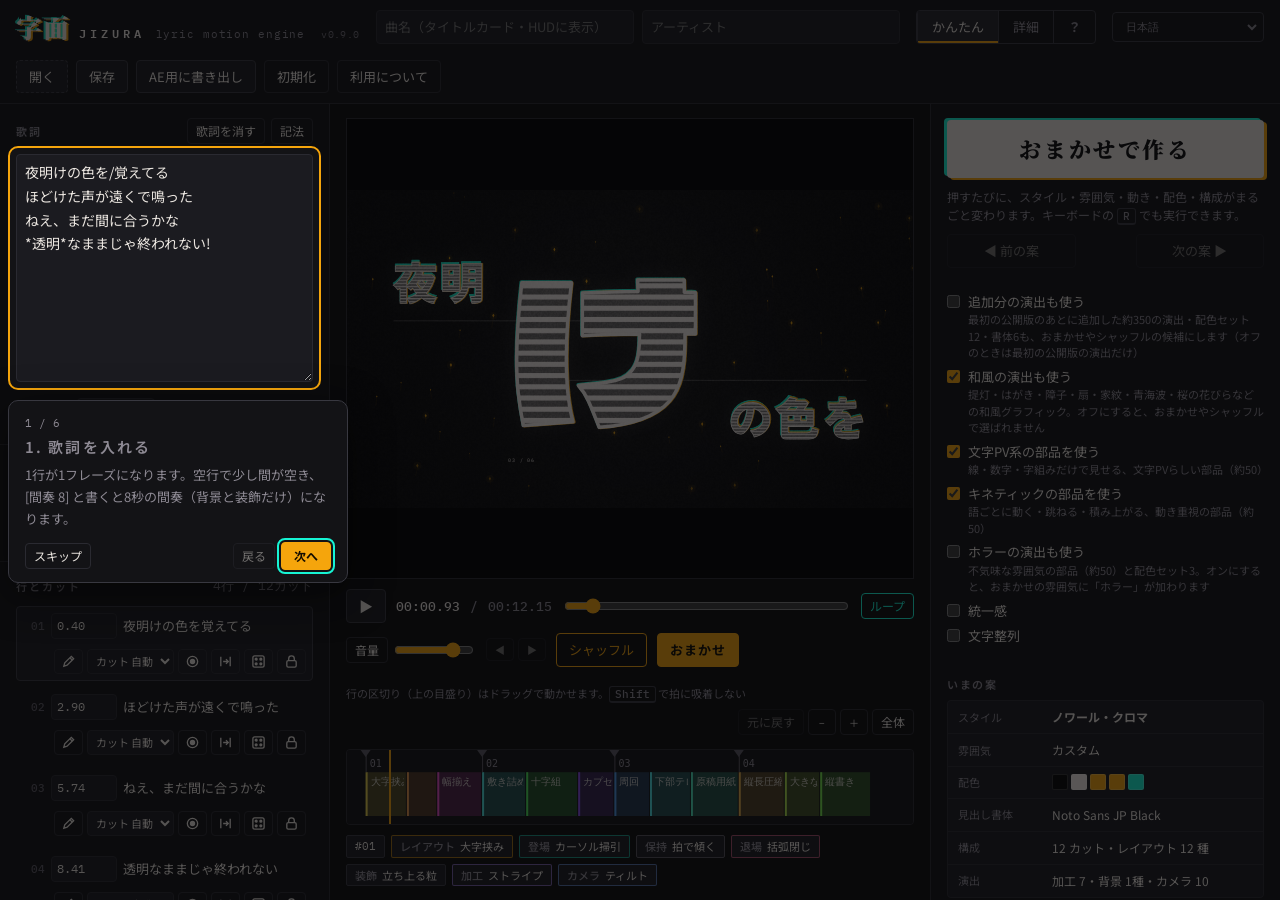
==== index.html @ 5332838c "docs: this fork carries no code delta against upstream v0.9.0" ====
<!doctype html>
<html lang="ja">
<head>
<meta charset="utf-8">
<meta name="viewport" content="width=device-width, initial-scale=1, viewport-fit=cover">
<title>JIZURA 字面</title>
<meta name="description" content="歌詞を入れると文字PV（リリックモーション）を自動で組み立てて MP4 に書き出すブラウザアプリ">
<link rel="canonical" href="https://852wa.github.io/JIZURA/">
<link rel="alternate" hreflang="ja" href="https://852wa.github.io/JIZURA/">
<link rel="alternate" hreflang="en" href="https://852wa.github.io/JIZURA/en/">
<link rel="alternate" hreflang="zh-Hant" href="https://852wa.github.io/JIZURA/zh-hant/">
<link rel="alternate" hreflang="zh-Hans" href="https://852wa.github.io/JIZURA/zh-hans/">
<link rel="alternate" hreflang="ko" href="https://852wa.github.io/JIZURA/ko/">
<link rel="alternate" hreflang="id-ID" href="https://852wa.github.io/JIZURA/id/">
<link rel="alternate" hreflang="vi" href="https://852wa.github.io/JIZURA/vi/">
<meta property="og:type" content="website">
<meta property="og:title" content="JIZURA 字面">
<meta property="og:description" content="歌詞を入れると文字PV（リリックモーション）を自動で組み立てて MP4 に書き出すブラウザアプリ">
<meta property="og:url" content="https://852wa.github.io/JIZURA/">
<meta name="twitter:card" content="summary">
<link rel="preconnect" href="https://fonts.googleapis.com">
<link rel="preconnect" href="https://fonts.gstatic.com" crossorigin>
<style>
:root {
  color-scheme: dark;
  --ink: #0c0c0e;
  --panel: #131316;
  --raised: #1b1b20;
  --raised2: #232329;
  --line: #2a2a31;
  --line2: #383840;
  --text: #ece7e1;
  --muted: #8e8a94;
  --faint: #5d5a63;
  --amber: #f5a50c;
  --cyan: #16f4d4;
  --rose: #ff6f9c;
  --danger: #ff5a6a;
  --ui: "IBM Plex Sans JP", "Noto Sans JP", "Hiragino Sans", "Yu Gothic UI", "Meiryo", system-ui, sans-serif;
  --mono: "IBM Plex Mono", "SFMono-Regular", Consolas, monospace;
  --brand: "Zen Old Mincho", "Noto Serif JP", "Yu Mincho", serif;
  --r: 4px;
}
html, body { height: 100%; }
[hidden] { display: none !important; }
body { margin: 0; background: var(--ink); color: var(--text); font: 13px/1.5 var(--ui); -webkit-font-smoothing: antialiased; }
* { box-sizing: border-box; }
button, input, select, textarea { font: inherit; color: inherit; }
:focus-visible { outline: 2px solid var(--cyan); outline-offset: 2px; }
@media (prefers-reduced-motion: reduce) { * { transition: none !important; } }

#app { display: flex; flex-direction: column; min-height: 100%; }

/* ---------- top bar ---------- */
.bar { display: flex; align-items: center; gap: 16px; padding-block: 10px; padding-inline: 16px; border-bottom: 1px solid var(--line); background: var(--panel); flex-wrap: wrap; }
.brand { display: flex; align-items: baseline; gap: 10px; min-width: 0; }
.brand .mark { font: 900 26px/1 var(--brand); letter-spacing: 0.02em; color: var(--text); text-shadow: -2px -1px 0 rgba(22,244,212,0.85), 2px 1px 0 rgba(245,165,12,0.9); }
.brand .word { font: 600 12px/1 var(--mono); letter-spacing: 0.34em; color: var(--text); }
.brand .tag { font: 400 11px/1 var(--mono); color: var(--muted); letter-spacing: 0.08em; }
.brand .ver { font: 400 10px/1 var(--mono); color: var(--muted); opacity: 0.8; margin-left: 6px; letter-spacing: 0.04em; }
.proj { display: flex; gap: 8px; flex: 1 1 280px; min-width: 0; }
.proj input { flex: 1 1 0; min-width: 0; }
.acts { display: flex; gap: 8px; flex-wrap: wrap; }
.lang-switch { display: inline-flex; align-items: center; gap: 3px; flex: none; font: 500 11px var(--mono); border: 1px solid var(--line2); border-radius: var(--r); padding: 3px; }
.lang-switch a, .lang-switch span { display: inline-block; padding: 3px 7px; color: var(--muted); text-decoration: none; border-radius: 2px; }
.lang-switch a:hover { color: var(--text); background: var(--raised2); }
.lang-switch [aria-current=page] { color: var(--ink); background: var(--amber); }
html[lang=en] { --ui: system-ui, -apple-system, "Segoe UI", sans-serif; --brand: Georgia, "Times New Roman", serif; }
html[lang=zh-Hant] { --ui: "Noto Sans TC", "PingFang TC", "Microsoft JhengHei", system-ui, sans-serif; }
html[lang=ko] { --ui: "Noto Sans KR", "Apple SD Gothic Neo", "Malgun Gothic", system-ui, sans-serif; --brand: "Noto Serif KR", "AppleMyungjo", "Batang", serif; }
html[lang=en] .work { grid-template-columns: minmax(315px, 365px) minmax(0, 1fr) minmax(350px, 395px); }
html[lang=en] .slider { grid-template-columns: 124px minmax(0, 1fr) 36px 30px; }
html[lang=en] .now-row { grid-template-columns: 105px minmax(0, 1fr); }
html[lang=en] .font-row { grid-template-columns: 95px minmax(0, 1fr); }
html[lang=en] .ln .tools select { max-width: 130px; }
html[lang=en] .fields .field { overflow-wrap: anywhere; }
html[lang=en] .easy-grid button, html[lang=en] .tabs button { white-space: normal; line-height: 1.2; }

/* ---------- controls ---------- */
input[type=text], input[type=number], input:not([type]), select, textarea {
  background: var(--raised); border: 1px solid var(--line); border-radius: var(--r); padding: 6px 8px; min-width: 0;
}
input[type=number] { font-family: var(--mono); }
textarea { width: 100%; resize: vertical; line-height: 1.7; }
select { padding-right: 4px; }
button { background: var(--raised); border: 1px solid var(--line2); border-radius: var(--r); padding: 6px 12px; cursor: pointer; white-space: nowrap; }
button:hover { background: var(--raised2); border-color: #4a4a54; }
button:disabled { opacity: 0.45; cursor: not-allowed; }
button.small { padding: 3px 8px; font-size: 12px; }
button.ghost { background: transparent; border-color: var(--line); }
button.primary { background: var(--amber); color: #120c00; border-color: var(--amber); font-weight: 700; }
button.primary:hover { background: #ffb52a; }
button.accent { border-color: var(--amber); color: var(--amber); background: transparent; }
button.accent:hover { background: rgba(245,165,12,0.1); }
button[aria-pressed=true] { border-color: var(--cyan); color: var(--cyan); }
button.icon { padding: 4px 6px; line-height: 0; }
button.icon svg { width: 15px; height: 15px; }
label.file { position: relative; display: inline-flex; align-items: center; gap: 6px; background: var(--raised); border: 1px dashed var(--line2); border-radius: var(--r); padding: 6px 12px; cursor: pointer; }
label.file:hover { border-color: var(--amber); }
label.file input { position: absolute; inset: 0; opacity: 0; cursor: pointer; width: 100%; }
.muted { color: var(--muted); }
.mono { font-family: var(--mono); }
h2, h3 { margin: 0; font-weight: 600; }
h2 { font-size: 11px; letter-spacing: 0.18em; color: var(--muted); }
h3 { font-size: 11px; letter-spacing: 0.14em; color: var(--muted); margin-top: 18px; margin-bottom: 8px; }

/* ---------- workspace ---------- */
.work { flex: 1; display: grid; grid-template-columns: minmax(270px, 330px) minmax(0, 1fr) minmax(290px, 350px); min-height: 0; }
.col { min-width: 0; min-height: 0; }
.col-left, .col-right { background: var(--panel); overflow: auto; }
.col-left { border-right: 1px solid var(--line); }
.col-right { border-left: 1px solid var(--line); }
.sec { padding: 14px 16px; border-bottom: 1px solid var(--line); display: flex; flex-direction: column; gap: 10px; }
.sec-h { display: flex; align-items: center; justify-content: space-between; gap: 8px; }
#lyrics { min-height: 150px; font-size: 14px; }
.syntax { font-size: 12px; color: var(--muted); background: var(--raised); border: 1px solid var(--line); border-radius: var(--r); padding: 10px 12px; }
.syntax code { font-family: var(--mono); color: var(--amber); }
.syntax ul { margin: 0; padding-left: 16px; display: grid; gap: 3px; }
.row { display: flex; align-items: center; gap: 8px; flex-wrap: wrap; }
.audio-name { font-size: 12px; overflow-wrap: anywhere; }
.fields { display: grid; grid-template-columns: repeat(3, minmax(0, 1fr)); gap: 8px; }
.field { display: flex; flex-direction: column; gap: 4px; font-size: 11px; color: var(--muted); }
.field input, .field select { width: 100%; }
.tapbox { border: 1px solid var(--amber); border-radius: var(--r); padding: 10px; display: grid; gap: 8px; background: rgba(245,165,12,0.06); }
.tapbox .next { font-size: 15px; }
button.tap { font: 700 18px/1 var(--mono); letter-spacing: 0.2em; padding: 16px; background: var(--amber); color: #120c00; border-color: var(--amber); }
/* タップ同期中は行一覧の自動スクロールで押せなくなるので、左カラムの先頭に貼り付けて固定する */
.col-left > #tapPanel { position: sticky; top: 0; z-index: 20; margin: 10px 12px; background-color: var(--panel); background-image: linear-gradient(rgba(245,165,12,0.10), rgba(245,165,12,0.10)); box-shadow: 0 10px 24px rgba(0,0,0,0.5); }
.tapbox.compact .hint { display: none; }
/* 固定レイアウトにならない広さ／高さのときは、左カラムがスクロールしないのでビューポートに重ねて固定する */
@media (max-width: 1180px), (max-height: 619px) {
  .col-left > #tapPanel { position: fixed; top: 8px; left: 8px; right: 8px; bottom: auto; margin: 0; max-height: 62vh; overflow: auto; box-shadow: 0 14px 40px rgba(0,0,0,0.6); }
}

/* line list */
#lineList { list-style: none; margin: 0; padding: 0; display: grid; gap: 6px; }
.ln { display: grid; grid-template-columns: 22px 66px minmax(0, 1fr); gap: 4px 6px; align-items: center; padding: 6px; border: 1px solid transparent; border-radius: var(--r); }
.ln:hover { background: var(--raised); }
.ln.cur { border-color: var(--line2); background: var(--raised); }
.ln .no { font: 500 11px var(--mono); color: var(--faint); text-align: right; }
.ln .time { width: 100%; padding: 3px 5px; font-size: 12px; }
.ln .txt { overflow: hidden; text-overflow: ellipsis; white-space: nowrap; cursor: pointer; }
.ln .meta { grid-column: 2 / 4; display: flex; justify-content: space-between; align-items: flex-start; gap: 6px; flex-wrap: wrap; }
.ln .tools { display: flex; gap: 4px; flex: 0 1 auto; flex-wrap: wrap; justify-content: flex-end; margin-left: auto; }
.ln .tools select { padding: 2px 4px; font-size: 11px; max-width: 92px; width: auto; }
.ln .cuts { display: flex; gap: 4px; flex-wrap: wrap; min-width: 0; flex: 1 1 140px; }
.ln .cuts span { font-size: 10px; padding: 1px 6px; border-radius: 2px; border: 1px solid var(--line2); color: var(--muted); cursor: pointer; }
.ln .cuts span:hover { color: var(--text); border-color: var(--amber); }
.ln .cuts select.cut-lay { font-size: 10px; padding: 1px 4px; max-width: 112px; border: 1px solid var(--line2); border-radius: 2px; background: var(--raised); color: var(--text); }
.ln .cuts select.cut-lay.is-forced { border-color: var(--amber); color: var(--text); }

/* ---------- stage ---------- */
.col-stage { display: flex; flex-direction: column; gap: 10px; padding: 14px 16px; min-width: 0; }
.viewport { position: relative; width: 100%; background: #000; border: 1px solid var(--line); display: grid; place-items: center; overflow: hidden; }
.viewport canvas { display: block; width: 100%; height: auto; max-height: 68vh; object-fit: contain; }
.field-wide { grid-column: span 2; }
.lang-row { display: flex; align-items: center; flex-wrap: wrap; gap: 6px; margin-top: 6px; font-size: 11px; color: var(--muted); }
.lang-row select { width: auto; }
.key-badge { position: absolute; right: 10px; top: 10px; background: rgba(12,12,14,0.78); border: 1px solid var(--line2); color: #fff; padding: 3px 8px; border-radius: var(--r); font-size: 11px; pointer-events: none; letter-spacing: .04em; }
.key-badge i { display: inline-block; width: 9px; height: 9px; border-radius: 2px; margin-right: 6px; vertical-align: -1px; border: 1px solid rgba(255,255,255,.5); }
.overlay-msg { position: absolute; left: 12px; bottom: 12px; background: rgba(12,12,14,0.85); border: 1px solid var(--line2); padding: 6px 10px; border-radius: var(--r); font-size: 12px; }
.transport { display: flex; align-items: center; gap: 10px; flex-wrap: wrap; }
.transport .vol { display: inline-flex; align-items: center; gap: 4px; }
.transport .vol input[type=range] { flex: 0 0 80px; width: 80px; }
#btnLoop[data-mode="line"], #btnLoop[data-mode="cut"] { color: var(--amber); }
#btnLoop[aria-pressed="false"] { opacity: 0.55; }
.transport .tc { font: 500 13px var(--mono); font-variant-numeric: tabular-nums; }
.transport input[type=range] { flex: 1 1 160px; accent-color: var(--amber); }
button.play { width: 40px; height: 34px; padding: 0; font-size: 14px; }
/* timeline controls, export range, line tools */
.tl-bar { display: flex; justify-content: space-between; align-items: center; gap: 8px; margin: 8px 0 4px; flex-wrap: wrap; }
.tl-hint { font-size: 11px; }
.tl-btns { display: flex; gap: 4px; margin-left: auto; }
.rng-row { display: flex; align-items: center; gap: 6px; flex-wrap: wrap; margin: 10px 0 2px; font-size: 12px; }
.rng-row select { width: auto; max-width: 150px; }
.rng-lab { color: var(--muted); font-size: 11px; }
.rngInfo { font-size: 11px; }
.ln.in-range { border-color: var(--amber); }
.ln.is-inter .txt { color: var(--muted); font-style: italic; }
.ln .txt-edit { width: 100%; padding: 3px 6px; font-size: 13px; }
.ln .tools .icon[aria-pressed=true] { color: var(--amber); }
#timeline { width: 100%; height: 76px; display: block; background: var(--panel); border: 1px solid var(--line); border-radius: var(--r); cursor: pointer; touch-action: none; }
.cutinfo { display: flex; gap: 6px; flex-wrap: wrap; align-items: center; min-height: 26px; flex: none; }
.cutinfo .cut-roll { margin-left: 2px; }
.chip { font-size: 11px; padding: 2px 8px; border-radius: 2px; border: 1px solid var(--line2); color: var(--text); background: var(--raised); }
.chip b { font-weight: 500; color: var(--muted); margin-right: 5px; }
button.chip { cursor: pointer; font: inherit; }
button.chip:hover { border-color: var(--amber); color: var(--text); }
button.chip.is-forced { border-color: var(--amber); }
button.chip[aria-pressed=true] { border-color: var(--cyan); color: var(--cyan); }
.cut-pick { border: 1px solid var(--line); border-radius: var(--r); background: var(--panel); padding: 8px; max-height: min(42vh, 420px); overflow: auto; }
.cut-pick-h { display: flex; align-items: center; gap: 8px; margin-bottom: 8px; position: sticky; top: 0; background: var(--panel); z-index: 1; padding-bottom: 4px; }
.cut-pick-h strong { font-size: 12px; }
.cut-pick-h .muted { flex: 1; font-size: 11px; }
.cut-pick .tech-grid { display: grid; grid-template-columns: repeat(auto-fill, minmax(112px, 1fr)); gap: 8px; padding: 0; min-height: 96px; }
.cut-pick .tcard { cursor: pointer; width: 100%; text-align: left; }
.cut-pick .tcard.is-on { border-color: var(--amber); box-shadow: 0 0 0 1px var(--amber); }
.cut-pick .tcard canvas { width: 100%; aspect-ratio: 16 / 9; display: block; background: #0c0c0e; }
.chip { font-size: 11px; padding: 2px 8px; border-radius: 2px; border: 1px solid var(--line2); color: var(--text); background: var(--raised); }
.chip b { font-weight: 500; color: var(--muted); margin-right: 5px; }
.chip.l { border-color: rgba(245,165,12,0.6); }
.chip.e { border-color: rgba(22,244,212,0.55); }
.chip.x { border-color: rgba(255,111,156,0.6); }
.chip.h { border-color: #55525c; }
.hint { font-size: 12px; color: var(--muted); }

/* ---------- right panel ---------- */
.tabs { display: grid; grid-template-columns: repeat(4, 1fr); border-bottom: 1px solid var(--line); position: sticky; top: 0; background: var(--panel); z-index: 2; }
.tabs button { border: 0; border-radius: 0; background: transparent; padding: 11px 4px; color: var(--muted); border-bottom: 2px solid transparent; }
.tabs button[aria-selected=true] { color: var(--text); border-bottom-color: var(--amber); }
.tabpane { padding: 14px 16px 24px; }
.style-grid { display: grid; grid-template-columns: repeat(3, minmax(0, 1fr)); gap: 8px; }
.stile { display: flex; flex-direction: column; gap: 5px; padding: 0; border: 1px solid var(--line); background: transparent; border-radius: var(--r); overflow: hidden; text-align: left; }
.stile canvas { width: 100%; aspect-ratio: 16 / 9; display: block; }
.stile span { font-size: 11px; padding: 0 7px 6px; white-space: nowrap; overflow: hidden; text-overflow: ellipsis; }
.stile[aria-pressed=true] { border-color: var(--amber); box-shadow: 0 0 0 1px var(--amber); color: var(--text); }
.slider { display: grid; grid-template-columns: 96px minmax(0, 1fr) 36px 30px; gap: 8px; align-items: center; margin-bottom: 8px; }
.slider input { width: 100%; accent-color: var(--amber); }
.slider output { font: 500 11px var(--mono); color: var(--muted); text-align: right; }
.checks { display: grid; grid-template-columns: repeat(2, minmax(0, 1fr)); gap: 3px 10px; }
.checks label { display: flex; align-items: center; gap: 6px; font-size: 12px; padding: 2px 0; }
.checks input { accent-color: var(--amber); }
.tgroup .checks.tech-grid { display: grid; grid-template-columns: repeat(auto-fill, minmax(128px, 1fr)); gap: 8px; padding: 0 10px 10px; }
.tcard { display: flex; flex-direction: column; gap: 4px; padding: 0; border: 1px solid var(--line); border-radius: var(--r); overflow: hidden; background: var(--panel); cursor: pointer; }
.tcard:hover { border-color: var(--line2); }
.tcard canvas { width: 100%; aspect-ratio: 16 / 9; display: block; background: #0c0c0e; }
.tcard .tcard-name { display: flex; align-items: center; gap: 5px; font-size: 11px; padding: 0 6px 6px; min-width: 0; }
.tcard .tcard-name span { white-space: nowrap; overflow: hidden; text-overflow: ellipsis; min-width: 0; }
.tcard.set-off { opacity: 0.5; }
.group-h { display: flex; justify-content: space-between; align-items: center; margin-top: 16px; margin-bottom: 6px; }
.tgroup { border: 1px solid var(--line); border-radius: var(--r); margin-bottom: 8px; background: var(--raised); }
.tgroup summary { display: flex; justify-content: space-between; align-items: center; padding: 8px 10px; cursor: pointer; list-style: none; font-size: 12px; }
.tgroup summary::-webkit-details-marker { display: none; }
.tgroup summary::before { content: '▸'; color: var(--muted); margin-right: 8px; transition: transform .15s; }
.tgroup[open] summary::before { transform: rotate(90deg); }
.tgroup .tg-name { flex: 1; font-weight: 600; }
.tgroup .tg-cnt { color: var(--muted); font-size: 11px; }
/* locks: same look as the per-line lock button (icon ghost + SVG, accent colour while pressed) */
.tgroup summary .lk { flex: none; margin-left: 6px; }
.lk[aria-pressed="true"] { color: var(--amber); }
.tgroup .tg-tools { display: flex; gap: 6px; padding: 0 10px 8px; }
.tgroup .checks { padding: 0 10px 10px; }
.chip.t { border-color: rgba(180,140,255,0.6); }
.chip.b { border-color: rgba(120,200,120,0.55); }
.chip.c { border-color: rgba(120,170,255,0.6); }
.group-h:first-child { margin-top: 0; }
.color-row { display: grid; grid-template-columns: repeat(3, minmax(0, 1fr)); gap: 8px; }
.color-row label { display: flex; flex-direction: column; gap: 3px; font-size: 11px; color: var(--muted); }
.color-row input[type=color] { width: 100%; height: 28px; padding: 0; border: 1px solid var(--line); background: transparent; border-radius: var(--r); }
.font-row { display: grid; grid-template-columns: 70px minmax(0, 1fr); gap: 8px; align-items: center; margin-bottom: 6px; font-size: 12px; }
.progress { height: 6px; background: var(--raised2); border-radius: 3px; overflow: hidden; }
.progress i { display: block; height: 100%; width: 0; background: linear-gradient(90deg, var(--cyan), var(--amber)); }
.outbtns { display: grid; gap: 8px; margin-top: 12px; }
.outbtns button { padding: 10px 12px; }
.note { font-size: 12px; color: var(--muted); border-left: 2px solid var(--line2); padding-left: 10px; margin-top: 12px; }
.kbd { font: 500 11px var(--mono); border: 1px solid var(--line2); border-bottom-width: 2px; padding: 0 5px; border-radius: 3px; }

label.check { display: flex; align-items: flex-start; gap: 8px; margin-bottom: 8px; cursor: pointer; }
label.check input { margin: 3px 0 0; flex: none; accent-color: var(--amber); }
label.check small { display: block; font-size: 11px; color: var(--muted); }

/* ---------- modes / おまかせ ---------- */
.modes { display: inline-flex; border: 1px solid var(--line2); border-radius: var(--r); overflow: hidden; }
.modes button { border: 0; border-radius: 0; background: transparent; padding: 6px 14px; color: var(--muted); }
.modes button + button { border-left: 1px solid var(--line2); }
.modes button[aria-pressed=true] { background: var(--raised2); color: var(--text); box-shadow: inset 0 -2px 0 var(--amber); }
#app.is-easy .tabs, #app.is-easy .tabpane, #app.is-easy .pro-only { display: none !important; }
.hist-btns { display: inline-flex; gap: 4px; }
button.icon-txt { font-size: 10px; min-width: 28px; }
.transport #btnOmakase { letter-spacing: 0.08em; }

.easy { padding: 16px 16px 28px; display: grid; gap: 18px; }
.easy h3 { margin: 0 0 8px; }
.easy-hero { display: grid; gap: 10px; }
button.omakase {
  position: relative; padding: 18px 14px; font: 900 22px/1 var(--brand); letter-spacing: 0.12em;
  background: var(--text); color: var(--ink); border: 0; border-radius: var(--r);
  box-shadow: -3px -2px 0 var(--cyan), 3px 2px 0 var(--amber);
  transition: transform .12s ease, box-shadow .12s ease;
}
button.omakase:hover { background: #fff; box-shadow: -5px -3px 0 var(--cyan), 5px 3px 0 var(--amber); }
button.omakase:active { transform: translateY(1px) scale(0.99); box-shadow: -1px -1px 0 var(--cyan), 1px 1px 0 var(--amber); }
button.omakase:disabled { box-shadow: none; }
.easy-hero .hint { margin: 0; }
.hist-row { display: grid; grid-template-columns: 1fr auto 1fr; gap: 8px; align-items: center; }
.hist-row #histPos { font-size: 11px; text-align: center; min-width: 44px; }
.now { display: grid; gap: 1px; background: var(--line); border: 1px solid var(--line); border-radius: var(--r); overflow: hidden; }
.now-row { display: grid; grid-template-columns: 84px minmax(0, 1fr); gap: 10px; align-items: center; padding: 7px 10px; background: var(--raised); font-size: 12px; }
.now-row .k { color: var(--muted); font-size: 11px; }
.now-row .v { display: flex; align-items: center; gap: 8px; min-width: 0; overflow: hidden; text-overflow: ellipsis; white-space: nowrap; }
.now-row b { font-weight: 700; }
.tagl { font: 500 10px var(--mono); color: var(--cyan); border: 1px solid rgba(22,244,212,0.5); padding: 0 5px; border-radius: 2px; }
.easy-grid { display: grid; grid-template-columns: repeat(2, minmax(0, 1fr)); gap: 8px; }
.easy-grid button { padding: 10px 8px; }
.easy .fields { display: grid; grid-template-columns: repeat(3, minmax(0, 1fr)); gap: 8px; }
.easy .exp-box { margin-top: 10px; }
.swatches { display: inline-flex; gap: 3px; vertical-align: middle; }
.swatches i { width: 16px; height: 16px; border-radius: 2px; border: 1px solid rgba(255,255,255,0.18); display: inline-block; }
#paletteSwatch i { width: 22px; height: 22px; }
.toast {
  position: absolute; top: 12px; left: 50%; transform: translate(-50%, -6px); opacity: 0;
  display: flex; align-items: center; gap: 10px; max-width: calc(100% - 24px);
  background: rgba(12,12,14,0.9); border: 1px solid var(--line2); border-left: 2px solid var(--amber);
  padding: 7px 12px; border-radius: var(--r); font-size: 12px; white-space: nowrap; overflow: hidden; text-overflow: ellipsis; pointer-events: none;
  transition: opacity .2s ease, transform .2s ease;
}
.toast.in { opacity: 1; transform: translate(-50%, 0); }
.toast.out { opacity: 0; transform: translate(-50%, -6px); }

/* ---------- 利用について ---------- */
button.linkish { background: none; border: 0; padding: 4px 0; color: var(--muted); font-size: 12px; text-decoration: underline; text-underline-offset: 3px; cursor: pointer; justify-self: start; }
button.linkish:hover { color: var(--text); background: none; }
dialog.terms { width: min(520px, calc(100vw - 32px)); max-height: calc(100vh - 48px); overflow: auto; padding: 22px 24px 18px; background: var(--panel); color: var(--text); border: 1px solid var(--line2); border-radius: 8px; box-shadow: 0 20px 60px rgba(0,0,0,0.55); }
dialog.terms .reset-list { margin: 0 0 12px; padding-left: 18px; display: grid; gap: 3px; font-size: 13px; }
button.danger { background: #c9433a; border-color: #c9433a; color: #fff; font-weight: 700; }
button.danger:hover { background: #dd5146; }
.sec-btns { display: inline-flex; gap: 6px; }
dialog.terms::backdrop { background: rgba(6,6,8,0.66); }
dialog.terms h2 { font-size: 15px; letter-spacing: 0.08em; color: var(--text); margin: 0 0 14px; }
dialog.terms p { margin: 0 0 10px; line-height: 1.75; font-size: 13px; }
dialog.terms a { color: var(--cyan); word-break: break-all; }
.terms-main { border-left: 3px solid var(--amber); background: var(--raised); padding: 12px 14px 4px; border-radius: 0 var(--r) var(--r) 0; margin-bottom: 14px; }
.terms-main .terms-big { font-size: 15px; }
.terms-main strong { color: var(--amber); font-weight: 700; }
.terms-sub { color: var(--muted); font-size: 12px !important; }
.terms-note { font-size: 12px !important; }
.terms-oss { font-size: 12px; color: var(--muted); margin: 4px 0 14px; }
.terms-oss summary { cursor: pointer; }
.terms-oss p { font-size: 12px !important; margin-top: 6px; }
.terms-foot { display: flex; justify-content: space-between; align-items: center; gap: 12px; border-top: 1px solid var(--line); padding-top: 12px; }

/* ---------- fixed workspace (wide & tall enough windows) ----------
   The page no longer scrolls as a whole: the header and the preview + timeline stay put, and the
   lyrics / line list (left) and settings (right) scroll inside their own columns. */
@media (min-width: 1181px) and (min-height: 620px) {
  html.fixed-ok body { overflow: hidden; }
  html.fixed-ok #app { height: 100vh; height: 100dvh; min-height: 0; }
  html.fixed-ok .work { overflow: hidden; }
  html.fixed-ok .col-left, html.fixed-ok .col-right { overscroll-behavior: contain; }
  html.fixed-ok .col-stage { overflow: hidden auto; }
  html.fixed-ok .viewport { flex: 1 1 0; min-height: 180px; }
  html.fixed-ok .viewport canvas { max-height: none; }
}

/* ---------- responsive ---------- */
@media (max-width: 1180px) {
  .work { grid-template-columns: minmax(0, 1fr) minmax(0, 1fr); }
  html[lang=en] .work { grid-template-columns: minmax(0, 1fr) minmax(0, 1fr); }
  .col-stage { grid-column: 1 / -1; order: -1; }
  .col-left { border-right: 1px solid var(--line); }
  .col-right { border-left: 0; }
}
@media (max-width: 760px) {
  .work { grid-template-columns: minmax(0, 1fr); }
  html[lang=en] .work { grid-template-columns: minmax(0, 1fr); }
  .col-left, .col-right { border: 0; border-top: 1px solid var(--line); }
  .bar { gap: 10px; }
  .brand .tag { display: none; }
  .fields { grid-template-columns: repeat(2, minmax(0, 1fr)); }
  .easy .fields { grid-template-columns: repeat(3, minmax(0, 1fr)); }
  #app.is-easy .col-right { order: 0; border-top: 1px solid var(--line); }
  #app.is-easy .col-left { order: 1; }
  .transport .hist-btns { display: none; }
}

/* 追加分 / 和風 switches + badges */
.pick-sets { margin: 12px 0 6px; text-align: left; }
.pick-sets label.check { margin-bottom: 6px; }
.easy-hero .pick-sets { margin-top: 14px; }
.set-badge { display: inline-block; margin-left: 4px; padding: 0 4px; border: 1px solid var(--amber); border-radius: 3px; color: var(--amber); font-size: 10px; line-height: 15px; vertical-align: 1px; }
.set-badge.ex { border-color: var(--cyan, #4cc9d9); color: var(--cyan, #4cc9d9); }
.set-badge.set-horror { border-color: #c0544a; color: #e0786e; }
.set-badge.set-typo { border-color: #9aa3ad; color: #c5ccd3; }
.set-badge.set-kinetic { border-color: #7fbf6a; color: #9fd98a; }
.checks label.set-off { opacity: 0.45; }
.checks label.set-off .set-badge { border-color: var(--muted); color: var(--muted); }
.stile { position: relative; }
.stile .badges { position: absolute; top: 4px; left: 4px; padding: 0; display: flex; gap: 3px; }
.stile .set-badge { margin: 0; padding: 0 4px; font-size: 10px; line-height: 15px; background: rgba(0,0,0,0.55); }
.stile.set-off { opacity: 0.55; }

/* ---------- かんたんモードの案内ツアー ---------- */
.tour { position: fixed; inset: 0; z-index: 200; pointer-events: auto; }
.tour-spot { position: fixed; border-radius: 8px; box-shadow: 0 0 0 9999px rgba(8, 8, 10, 0.66); outline: 2px solid var(--amber); transition: all 0.22s ease; pointer-events: none; }
.tour-bub { position: fixed; width: min(340px, calc(100vw - 24px)); background: var(--panel); color: var(--text); border: 1px solid var(--line2); border-radius: 10px; padding: 14px 16px 12px; box-shadow: 0 12px 40px rgba(0,0,0,0.5); transition: top 0.22s ease, left 0.22s ease; }
.tour-step { font-size: 11px; }
.tour-title { margin: 4px 0 6px; font-size: 15px; }
.tour-text { margin: 0 0 12px; font-size: 13px; line-height: 1.7; color: var(--muted); }
.tour-nav { display: flex; gap: 6px; align-items: center; }
.tour-sp { flex: 1; }
.tour-btn { min-width: 30px; font-weight: 700; }
button.small.primary { padding: 4px 12px; }

.lang-switch select { font: 500 11px var(--mono); padding: 3px 6px; width: auto; background: transparent; color: var(--muted); border: none; }
.sr-only { position: absolute; width: 1px; height: 1px; overflow: hidden; clip: rect(0 0 0 0); white-space: nowrap; }
.unify-box { margin-bottom: 10px; padding-bottom: 6px; border-bottom: 1px solid var(--line); }
.center-dir { gap: 6px; margin: -2px 0 8px 26px; font-size: 12px; }
.center-dir select { width: auto; }

/* ================= スマホ mode (#app.is-mobile) =================
   one column: sticky header with おまかせ, the preview right under it, then folding sections */
.omk-top, .menu-btn { display: none; }
.mode-mobile { display: none; }
@media (max-width: 900px), (pointer: coarse) { .mode-mobile { display: inline-block; } }
#app.is-mobile .mode-mobile { display: inline-block; }
#app.is-mobile .bar { position: sticky; top: 0; z-index: 40; gap: 8px; padding: 8px 10px; }
#app.is-mobile .brand .tag, #app.is-mobile .brand .word, #app.is-mobile .tour-btn { display: none; }
#app.is-mobile .brand .mark { font-size: 22px; }
#app.is-mobile .omk-top, #app.is-mobile .menu-btn { display: inline-block; }
#app.is-mobile .omk-top { order: 2; margin-left: auto; padding: 9px 16px; font-size: 15px; }
#app.is-mobile .menu-btn { order: 3; padding: 9px 10px; }
#app.is-mobile .modes { order: 4; flex: 1 1 100%; }
#app.is-mobile .modes button { flex: 1 1 0; padding: 7px 4px; }
#app.is-mobile .proj, #app.is-mobile .acts, #app.is-mobile .lang-switch { display: none; order: 5; flex: 1 1 100%; }
#app.is-mobile.menu-open .proj, #app.is-mobile.menu-open .acts, #app.is-mobile.menu-open .lang-switch { display: flex; }
#app.is-mobile .acts > * { flex: 1 1 auto; }
#app.is-mobile .work { display: flex; flex-direction: column; overflow: visible; }
#app.is-mobile .col-left, #app.is-mobile .col-right { overflow: visible; border: 0; border-top: 1px solid var(--line); }
#app.is-mobile .col-stage { order: -1; position: sticky; top: var(--mbar, 96px); z-index: 30; background: var(--ink); padding: 8px 10px; gap: 6px; box-shadow: 0 8px 18px rgba(0,0,0,0.45); }
#app.is-mobile .viewport canvas { max-height: 34vh; }
#app.is-mobile .tl-bar, #app.is-mobile #timeline, #app.is-mobile .cutinfo, #app.is-mobile .transport .vol, #app.is-mobile #btnLoop, #app.is-mobile #btnShuffle, #app.is-mobile #btnOmakase { display: none; }
#app.is-mobile .transport { gap: 8px; flex-wrap: nowrap; }
#app.is-mobile .transport .hist-btns { display: inline-flex; }
#app.is-mobile .col-right { order: 0; }
#app.is-mobile .col-left { order: 1; }
#app.is-mobile .easy-hero .omakase { display: none; }
#app.is-mobile button, #app.is-mobile select, #app.is-mobile input[type=text], #app.is-mobile label.file { min-height: 40px; }
#app.is-mobile button.small, #app.is-mobile .ln button, #app.is-mobile .ln select { min-height: 34px; }
#app.is-mobile .easy .fields, #app.is-mobile .fields { grid-template-columns: repeat(2, minmax(0, 1fr)); }
/* folding sections: tap the heading */
#app.is-mobile .sec > .sec-h h2 { cursor: pointer; font-size: 13px; }
#app.is-mobile .sec > .sec-h h2::before { content: '▾'; display: inline-block; width: 1.2em; color: var(--amber); }
#app.is-mobile .sec.fold > .sec-h h2::before { content: '▸'; }
#app.is-mobile .sec.fold > :not(.sec-h) { display: none !important; }
/* lines: one compact row each, tap to open its tools */
#app.is-mobile .ln { grid-template-columns: 22px minmax(0, 1fr); padding: 8px 6px; }
#app.is-mobile .ln .time { display: none; }
#app.is-mobile .ln .meta { display: none; grid-column: 1 / -1; }
#app.is-mobile .ln.open .meta { display: block; }
#app.is-mobile .ln .txt { white-space: nowrap; overflow: hidden; text-overflow: ellipsis; }
#app.is-mobile .ln.open .txt { white-space: normal; }
.exp-share { width: 100%; margin-bottom: 8px; }
#app.is-mobile .transport .tc.muted, #app.is-mobile #timeDur { display: none; }
#app.is-mobile .transport input[type=range] { flex: 1 1 40px; min-width: 0; }
#app.is-mobile .transport .hist-btns button { min-width: 36px; padding: 4px 8px; }
#app.is-mobile button.play { flex: none; width: 44px; }

</style>
</head>
<body>
<div id="tour" class="tour" hidden role="dialog" aria-modal="true" aria-labelledby="tourTitle">
  <div class="tour-spot"></div>
  <div class="tour-bub">
    <div class="tour-step mono muted"></div>
    <h3 id="tourTitle" class="tour-title"></h3>
    <p class="tour-text"></p>
    <div class="tour-nav"><button class="tour-skip ghost small">スキップ</button><span class="tour-sp"></span><button class="tour-prev ghost small">戻る</button><button class="tour-next primary small">次へ</button></div>
  </div>
</div>
<div id="app">
  <header class="bar">
    <div class="brand"><span class="mark" aria-hidden="true">字面</span><span class="word">JIZURA</span><span class="tag">lyric motion engine</span><span class="ver">v0.9.0</span></div>
    <div class="proj">
      <input id="songTitle" type="text" placeholder="曲名（タイトルカード・HUDに表示）" aria-label="曲名">
      <input id="songArtist" type="text" placeholder="アーティスト" aria-label="アーティスト">
    </div>
    <button id="btnOmakaseTop" class="primary omk-top" title="スタイル・雰囲気・演出・配色をまるごとランダムに">おまかせ</button>
    <button id="btnMenu" class="ghost menu-btn" aria-expanded="false" aria-controls="appMenu">メニュー</button>
    <div class="modes" role="group" aria-label="表示モード">
      <button id="modeMobile" class="mode-mobile" aria-pressed="false" title="スマホ向けの画面（おまかせを上に固定、行はたたんで表示）">スマホ</button>
      <button id="modeEasy" aria-pressed="false" title="おまかせボタン中心のシンプルな画面">かんたん</button>
      <button id="modePro" aria-pressed="true" title="すべての設定を表示">詳細</button>
      <button id="btnTour" class="ghost tour-btn" title="かんたんモードの使い方を案内します" aria-label="使い方の案内">？</button>
    </div>
    <label class="lang-switch"><span class="sr-only">Language</span><select aria-label="Language" onchange="if(this.value)location.href=this.value"><option value="index.html" lang="ja" selected>日本語</option><option value="en/index.html" lang="en">English</option><option value="zh-hant/index.html" lang="zh-Hant">繁體中文</option><option value="zh-hans/index.html" lang="zh-Hans">简体中文</option><option value="ko/index.html" lang="ko">한국어</option><option value="id/index.html" lang="id-ID">Bahasa Indonesia</option><option value="vi/index.html" lang="vi">Tiếng Việt</option></select></label>
    <div class="acts">
      <label class="file" title="保存したプロジェクト(.json)を開く">開く<input id="fileProject" type="file" accept=".json,application/json"></label>
      <button id="btnSave" title="プロジェクトを .json で保存">保存</button>
      <button id="btnAE" title="After Effects パネル用の構成データを書き出す">AE用に書き出し</button>
      <button id="btnReset" class="ghost" title="歌詞・曲・設定・履歴をすべて消して、最初の状態に戻します">初期化</button>
      <button id="btnTerms" class="ghost terms-open" title="出力物の権利とライセンス">利用について</button>
    </div>
  </header>

  <main class="work">
    <!-- ================= left: lyrics & timing ================= -->
    <section class="col col-left" aria-label="歌詞とタイミング">
      <div id="tapPanel" class="tapbox" hidden>
          <div class="hint">曲に合わせて、各行が始まる瞬間に <span class="kbd">Space</span> かボタンを押してください。押し間違えたら <span class="kbd">Backspace</span> か「1つ戻る」。途中の行からやり直すときは、行一覧の ◎ を押します。</div>
          <div class="next">次: <b id="tapLine">—</b></div>
          <button id="tapBtn" class="tap">TAP</button>
          <button id="tapBack" class="ghost">1つ戻る</button>
          <button id="tapStop" class="ghost">終了する</button>
      </div>
      <div class="sec">
        <div class="sec-h"><h2>歌詞</h2><span class="sec-btns"><button id="btnClearLyrics" class="ghost small" title="歌詞と、行ごとのタイミング・指定・書き出す範囲を消します（「元に戻す」か Ctrl+Z で戻せます）">歌詞を消す</button><button id="btnSyntax" class="ghost small" aria-expanded="false">記法</button></span></div>
        <textarea id="lyrics" rows="9" spellcheck="false" aria-label="歌詞（1行 = 1フレーズ）"></textarea>
        <label class="lang-row">歌詞の言語<select id="lyricLang"><option value="auto">自動判定</option><option value="ja">日本語</option><option value="zh-Hant">繁體中文</option><option value="zh-Hans">简体中文</option><option value="ko">한국어</option><option value="en">English</option></select><span id="langNote" class="muted"></span></label>
        <div id="syntax" class="syntax" hidden>
          <ul>
            <li>1行が1フレーズ。空行は少し間を空けます</li>
            <li><code>夜明けの色を/覚えてる</code> … <code>/</code> でカットの切れ目を指定</li>
            <li><code>*透明*</code> … 強調（大きく・インパクト寄りの演出）</li>
            <li>行末の <code>!</code> … フラッシュと揺れを入れる</li>
            <li><code>歌詞|ruby or note</code> … 注釈レイアウトの小さな文字</li>
            <li><code>[01:23.45]歌詞</code> … LRC のタイムスタンプをそのまま使用</li>
            <li><code>[間奏 8]</code> … 8秒の間奏（歌詞は出さず、背景と装飾だけ）。秒数を省くと4秒、タップ同期やマーカーで長さを合わせられます</li>
            <li><code>#</code> で始まる行 … コメント（無視）</li>
          </ul>
        </div>
      </div>

      <div class="sec">
        <div class="sec-h"><h2>曲とタイミング</h2></div>
        <div id="audioName" class="muted audio-name">曲なし（読み込むと拍を検出してカットを合わせます）</div>
        <div class="row">
          <label class="file" title="mp3 / wav / m4a など">曲を読み込む<input id="audioFile" type="file" accept="audio/*,.mp3,.wav,.m4a,.aac,.ogg,.flac"></label>
          <button id="btnTap" title="曲を再生しながら各行の頭でタップ">タップで同期</button>
        </div>
        <div class="fields pro-only">
          <label class="field">BPM<input id="bpm" type="number" min="0" max="300" step="0.1" placeholder="自動"></label>
          <label class="field">開始(秒)<input id="offset" type="number" min="0" step="0.05"></label>
          <label class="field">行の長さ<input id="lineScale" type="number" min="0.4" max="3" step="0.05"></label>
        </div>
        <div class="row pro-only">
          <label class="row" style="gap:6px"><input id="snap" type="checkbox"> 拍にスナップ</label>
          <button id="btnResetTimes" class="ghost small">手動タイミングを消す</button>
        </div>
      </div>

      <div class="sec">
        <div class="sec-h"><h2>行とカット</h2><span id="linesInfo" class="muted mono"></span></div>
        <ol id="lineList"></ol>
      </div>
    </section>

    <!-- ================= center: stage ================= -->
    <section class="col col-stage" aria-label="プレビュー">
      <div class="viewport" id="viewport"><canvas id="view" width="1280" height="720"></canvas><div id="viewMsg" class="overlay-msg" hidden></div><div id="keyBadge" class="key-badge" hidden></div><div id="toast" class="toast" role="status" aria-live="polite" hidden></div></div>
      <div class="transport">
        <button id="btnPlay" class="play" aria-label="再生">▶</button>
        <span id="timeNow" class="tc">00:00.00</span><span class="tc muted">/</span><span id="timeDur" class="tc muted">00:00.00</span>
        <input id="scrub" type="range" min="0" max="10000" value="0" aria-label="再生位置">
        <button id="btnLoop" class="ghost small" aria-pressed="true" title="全体を繰り返し">ループ</button>
        <span class="vol"><button id="btnMute" class="ghost small" aria-pressed="false" title="クリックで消音／解除（プレビューだけ。書き出しの音量は変わりません）">音量</button><input id="vol" type="range" min="0" max="100" value="80" aria-label="プレビューの音量"></span>
        <span class="hist-btns">
          <button id="btnPrev" class="ghost small icon-txt" title="前の案に戻る" aria-label="前の案">◀</button>
          <button id="btnNext" class="ghost small icon-txt" title="次の案へ進む" aria-label="次の案">▶</button>
        </span>
        <button id="btnShuffle" class="accent" title="設定はそのままで構成だけ再抽選（ロックした行は維持）">シャッフル</button>
        <button id="btnOmakase" class="primary" title="スタイル・雰囲気・演出・配色をまるごとランダムに（キー R）">おまかせ</button>
      </div>
      <div class="tl-bar">
        <span class="tl-hint muted">行の区切り（上の目盛り）はドラッグで動かせます。<span class="kbd">Shift</span> で拍に吸着しない</span>
        <span class="tl-btns">
          <button id="btnUndoEdit" class="ghost small" title="歌詞・タイミングの変更を元に戻す（Ctrl+Z）" disabled>元に戻す</button>
          <button id="tlOut" class="ghost small icon-txt" title="縮小" aria-label="タイムラインを縮小">−</button>
          <button id="tlIn" class="ghost small icon-txt" title="拡大（タイムライン上でホイールでも）" aria-label="タイムラインを拡大">＋</button>
          <button id="tlFit" class="ghost small" title="全体を表示">全体</button>
        </span>
      </div>
      <canvas id="timeline" aria-label="タイムライン（クリックで移動・行の区切りはドラッグで調整）"></canvas>
      <div class="cutinfo" id="cutInfo"></div>
      <div id="cutPick" class="cut-pick pro-only" hidden>
        <div class="cut-pick-h">
          <strong id="cutPickTitle">手法</strong>
          <span class="muted" id="cutPickHint">このカットだけ差し替え</span>
          <button type="button" id="cutPickAuto" class="ghost small">自動</button>
          <button type="button" id="cutPickClose" class="ghost small" aria-label="閉じる">✕</button>
        </div>
        <div id="cutPickGrid" class="tech-grid checks"></div>
      </div>
    </section>

    <!-- ================= right: look & output ================= -->
    <section class="col col-right" aria-label="スタイルと書き出し">
      <div id="easyPanel" class="easy" hidden>
        <div class="easy-hero">
          <button id="btnOmakaseBig" class="omakase">おまかせで作る</button>
          <p class="hint">押すたびに、スタイル・雰囲気・動き・配色・構成がまるごと変わります。キーボードの <span class="kbd">R</span> でも実行できます。</p>
          <div class="hist-row">
            <button id="btnPrev2" class="ghost">◀ 前の案</button>
            <span id="histPos" class="muted mono"></span>
            <button id="btnNext2" class="ghost">次の案 ▶</button>
          </div>
          <div class="pick-sets">
            <label class="check"><input id="eExtra" class="extra-toggle" type="checkbox"><span>追加分の演出も使う<small>最初の公開版のあとに追加した約350の演出・配色セット12・書体6も、おまかせやシャッフルの候補にします（オフのときは最初の公開版の演出だけ）</small></span></label>
            <label class="check"><input id="eWa" class="wa-toggle" type="checkbox" checked><span>和風の演出も使う<small>提灯・はがき・障子・扇・家紋・青海波・桜の花びらなどの和風グラフィック。オフにすると、おまかせやシャッフルで選ばれません</small></span></label>
            <label class="check"><input class="typo-toggle" type="checkbox" checked><span>文字PV系の部品を使う<small>線・数字・字組みだけで見せる、文字PVらしい部品（約50）</small></span></label>
            <label class="check"><input class="kinetic-toggle" type="checkbox" checked><span>キネティックの部品を使う<small>語ごとに動く・跳ねる・積み上がる、動き重視の部品（約50）</small></span></label>
            <label class="check"><input class="horror-toggle" type="checkbox"><span>ホラーの演出も使う<small>不気味な雰囲気の部品（約50）と配色セット3。オンにすると、おまかせの雰囲気に「ホラー」が加わります</small></span></label>
            <label class="check"><input class="unify-toggle" type="checkbox"><span>統一感</span></label>
            <label class="check"><input class="typeset-toggle" type="checkbox"><span>文字整列</span></label>
          </div>
        </div>
        <div class="easy-sec">
          <h3>いまの案</h3>
          <div id="easyNow" class="now"></div>
        </div>
        <div class="easy-sec">
          <h3>ここだけ変える</h3>
          <div class="easy-grid">
            <button id="eStyle" title="スタイルだけ別のものに">スタイル</button>
            <button id="ePalette" title="アクセント・ズレ色A/Bをランダムに">配色</button>
            <button id="eMood" title="動き・グリッチ・使う手法の雰囲気だけ">雰囲気</button>
            <button id="eCut" title="レイアウトと動きの組み合わせだけ">構成</button>
          </div>
        </div>
        <div class="easy-sec">
          <h3>書き出し</h3>
          <div class="fields">
            <label class="field">画面比<select id="eAspect"><option value="16:9">16:9</option><option value="9:16">9:16 縦</option><option value="4:3">4:3</option><option value="3:4">3:4 縦</option><option value="1:1">1:1</option><option value="4:5">4:5 縦</option><option value="21:9">21:9</option></select></label>
            <label class="field">解像度<select id="eRes"><option value="720">720p</option><option value="1080">1080p</option><option value="1440">1440p</option><option value="2160">4K</option></select></label>
            <label class="field">fps<select id="eFps"><option>24</option><option>30</option><option>60</option></select></label>
            <label class="field field-wide">背景<select id="eKey"><option value="off">通常（スタイルの背景）</option><option value="green">グリーンバック（合成用）</option><option value="black">ブラックバック（合成用）</option></select></label>
          </div>
          <label class="check center-free"><input id="eCenter" class="center-toggle" type="checkbox"><span>中央を空ける（キャラクター用）<small>中央にキャラクターなどを重ねる前提で、文字と演出を横長の画面では左右、縦長の画面では上下に、行ごとに交互に置きます。背景と画面効果は全体のままです（プレビューには空ける範囲を点線で表示）</small></span></label>
          <label class="row center-dir" hidden>縦長のとき<select class="centerDirSel" aria-label="縦長の画面での分け方"><option value="tb">上下に分ける</option><option value="lr">左右に分ける</option></select></label>
          <div class="rng-row"><span class="rng-lab">書き出す範囲</span><select class="rngFrom" aria-label="書き出す範囲の最初の行"></select><span class="muted">〜</span><select class="rngTo" aria-label="書き出す範囲の最後の行"></select><span class="rngInfo muted mono"></span></div>
          <div class="outbtns"><button id="eMP4" class="primary">MP4 を書き出す</button><button id="eMP4File" class="ghost mp4file" hidden title="保存先のファイルを先に選び、そこへ直接書き込みます。長い曲・1080p 以上でブラウザのメモリが足りずに失敗するときに使ってください（Chrome / Edge）">大きな動画用（ファイルに直接保存）</button></div>
          <button class="terms-open linkish">書き出した動画の権利について</button>
          <div class="exp-box" hidden>
            <button class="exp-share primary" hidden>共有して保存</button>
            <div class="progress"><i class="exp-bar"></i></div>
            <div class="row" style="justify-content:space-between;margin-top:6px"><span class="exp-text muted mono">—</span><button class="exp-cancel ghost small">中止</button></div>
          </div>
        </div>
      </div>
      <nav class="tabs" role="tablist">
        <button role="tab" data-tab="style" aria-selected="true">スタイル</button>
        <button role="tab" data-tab="fx" aria-selected="false">演出</button>
        <button role="tab" data-tab="tech" aria-selected="false">手法</button>
        <button role="tab" data-tab="out" aria-selected="false">書き出し</button>
      </nav>

      <div class="tabpane" data-pane="style">
        <div id="styleGrid" class="style-grid"></div>
        <h3>フォントの役割</h3>
        <div id="fontRoles"></div>
        <div class="row" style="margin-top:8px">
          <input id="localFont" type="text" placeholder="PCのフォント名（例: 游明朝）" style="flex:1">
          <button id="btnAddFont">追加</button>
        </div>
        <div class="row" style="margin-top:8px"><label class="file">フォントファイル（.ttf/.otf）<input id="fontFile" type="file" accept=".ttf,.otf,.woff,.woff2"></label></div>
        <h3>アクセント・ズレ色</h3>
        <label class="check"><input id="accentOn" type="checkbox"><span>自分の色で上書き<small>全シーンに適用。背景に合わせて明るさを自動調整します</small></span></label>
        <div class="color-row" id="colorRowAccent"></div>
        <div class="row" style="margin-top:10px">
          <button id="btnRandPalette" class="accent">ランダムに配色</button>
          <div id="paletteSwatch" class="swatches" aria-hidden="true"></div>
        </div>
        <h3>背景・文字色</h3>
        <label class="check"><input id="colorOn" type="checkbox"><span>メインの背景と文字を自分の色にする</span></label>
        <div class="color-row" id="colorRow"></div>
      </div>

      <div class="tabpane" data-pane="fx" hidden>
        <div class="unify-box">
          <label class="check"><input class="unify-toggle" type="checkbox"><span>統一感</span></label>
          <label class="check"><input class="typeset-toggle" type="checkbox"><span>文字整列</span></label>
        </div>
        <div id="fxSliders"></div>
        <div class="row" style="margin-top:6px">
          <label class="row" style="gap:6px"><input id="fxFlash" type="checkbox"> フラッシュ</label>
          <label class="row" style="gap:6px">コマ打ち <select id="fxKoma" title="動きを何枚/秒で描くか（出力fpsとは別）"><option value="0">フル（出力fpsのまま）</option><option value="12">2コマ打ち（12枚/秒）</option><option value="8">3コマ打ち（8枚/秒）</option></select></label>
        </div>
        <div class="fields" style="margin-top:12px">
          <label class="field">HUD<select id="fxHud"><option value="auto">スタイル次第</option><option value="on">常に表示</option><option value="off">表示しない</option></select></label>
          <label class="field">シード<input id="seed" type="number" step="1"></label>
          <label class="field">&nbsp;<button id="btnSeed" class="ghost">新しいシード</button></label>
        </div>
        <p class="note">同じシードなら同じ構成になります。行ごとの「再抽選」「ロック」は左の行リストから。</p>
      </div>

      <div class="tabpane" data-pane="tech" hidden>
        <div class="pick-sets">
          <label class="check"><input id="tExtra" class="extra-toggle" type="checkbox"><span>追加分の演出も使う<small>「追加」印の手法・スタイル・書体。オフのときは、おまかせやシャッフルで最初の公開版の演出だけを使います</small></span></label>
          <label class="check"><input id="tWa" class="wa-toggle" type="checkbox" checked><span>和風の演出も使う<small>「和」印の手法とスタイル。オフにすると、おまかせやシャッフルでは選ばれません（追加分の判定のあとに適用。行ごとに手動で指定した場合は使えます）</small></span></label>
          <label class="check"><input class="typo-toggle" type="checkbox" checked><span>文字PV系の部品を使う<small>「文」印の手法。オフにすると、おまかせやシャッフルでは選ばれません</small></span></label>
          <label class="check"><input class="kinetic-toggle" type="checkbox" checked><span>キネティックの部品を使う<small>「キ」印の手法。オフにすると、おまかせやシャッフルでは選ばれません</small></span></label>
          <label class="check"><input class="horror-toggle" type="checkbox"><span>ホラーの演出も使う<small>「ホ」印の手法とスタイル。おまかせでは雰囲気が「ホラー」のときだけ使います</small></span></label>
        </div>
        <div class="row" style="margin-bottom:10px"><input id="techFilter" type="text" placeholder="手法を名前で絞り込み" style="flex:1" aria-label="手法を名前で絞り込み"><span id="techTotal" class="muted mono"></span></div>
        <p class="note">画面に見えているプレビューは自動でループします。</p>
        <div id="techLists"></div>
      </div>

      <div class="tabpane" data-pane="out" hidden>
        <div class="fields">
          <label class="field">画面比<select id="outAspect"><option value="16:9">16:9</option><option value="9:16">9:16 縦</option><option value="4:3">4:3</option><option value="3:4">3:4 縦</option><option value="1:1">1:1</option><option value="4:5">4:5 縦</option><option value="21:9">21:9</option></select></label>
          <label class="field">解像度<select id="outRes"><option value="720">720p</option><option value="1080">1080p</option><option value="1440">1440p</option><option value="2160">4K</option></select></label>
          <label class="field">fps<select id="outFps"><option>24</option><option>30</option><option>60</option></select></label>
          <label class="field">画質<select id="outQuality"><option value="standard">標準</option><option value="high">高</option><option value="max">最高</option></select></label>
          <label class="field field-wide">背景<select id="outKey"><option value="off">通常（スタイルの背景）</option><option value="green">グリーンバック（合成用）</option><option value="black">ブラックバック（合成用）</option></select></label>
        </div>
        <p class="note key-note">グリーンバック／ブラックバックにすると、白い文字と演出だけを単色の背景の上に描きます（背景の模様・紙の質感・粒子・周辺減光は入りません）。プレビューにもそのまま反映されます。グリーンバックは動画編集ソフトのクロマキーで、ブラックバックは「スクリーン」合成や輝度キーで抜いて、別の映像の上に重ねられます。</p>
        <label class="check center-free"><input id="outCenter" class="center-toggle" type="checkbox"><span>中央を空ける（キャラクター用）<small>中央にキャラクターなどを重ねる前提で、文字と演出を横長の画面では左右、縦長の画面では上下に、行ごとに交互に置きます。背景と画面効果は全体のままです（プレビューには空ける範囲を点線で表示）</small></span></label>
          <label class="row center-dir" hidden>縦長のとき<select class="centerDirSel" aria-label="縦長の画面での分け方"><option value="tb">上下に分ける</option><option value="lr">左右に分ける</option></select></label>
        <label class="row" style="gap:6px;margin-top:10px"><input id="outAudio" type="checkbox" checked> 曲を動画に含める</label>
        <div class="rng-row"><span class="rng-lab">書き出す範囲</span><select class="rngFrom" aria-label="書き出す範囲の最初の行"></select><span class="muted">〜</span><select class="rngTo" aria-label="書き出す範囲の最後の行"></select><span class="rngInfo muted mono"></span></div>
        <div class="outbtns">
          <button id="btnMP4" class="primary">MP4 を書き出す</button>
          <button id="btnMP4File" class="mp4file" hidden title="保存先のファイルを先に選び、そこへ直接書き込みます。長い曲・1080p 以上でブラウザのメモリが足りずに失敗するときに使ってください（Chrome / Edge）">MP4（大きな動画用・ファイルに直接保存）</button>
          <button id="btnPNG">連番PNG（ZIP）</button>
          <button id="btnPNGA">透過PNG（ZIP・背景なし）</button>
          <button id="btnPNGL" title="後景（背景のグラフィックと歌詞の後ろの装飾）と前景（歌詞とその装飾・ゴースト）を、別々のフォルダ（back / front）に透過PNGで書き出します。画面全体の演出は両方にかかるので、前景を後景の上に重ねると通常の見た目になります">透過PNG 前景／後景（ZIP）</button>
        </div>
        <div class="exp-box" hidden style="margin-top:12px">
          <button class="exp-share primary" hidden>共有して保存</button>
          <div class="progress"><i class="exp-bar"></i></div>
          <div class="row" style="justify-content:space-between;margin-top:6px"><span class="exp-text muted mono">—</span><button class="exp-cancel ghost small">中止</button></div>
        </div>
        <button class="terms-open linkish" style="margin-top:10px">書き出した動画・画像の権利とライセンスについて</button>
        <p class="note" id="codecNote">書き出しはこのブラウザの中で行われます（Chrome / Edge 推奨）。</p>
      </div>
    </section>
  </main>
</div>

<dialog id="resetDlg" class="terms" aria-labelledby="resetTitle">
  <form method="dialog">
    <h2 id="resetTitle">初期化</h2>
    <p>次のものをすべて消して、最初の状態に戻します。<strong>元に戻すことはできません。</strong></p>
    <ul class="reset-list">
      <li>歌詞・曲名・アーティスト</li>
      <li>読み込んだ曲（このブラウザに残していた分も）</li>
      <li>タイミング・行ごとの指定・書き出す範囲</li>
      <li>スタイル・演出・配色・書体などの設定</li>
      <li>案の履歴（◀ ▶）と、歌詞・タイミングの「元に戻す」の履歴</li>
    </ul>
    <p class="terms-sub">表示モード（かんたん／詳細）・プレビューの音量・画面の言語はそのままです。保存したプロジェクトファイル（.json）も消えません。</p>
    <div class="terms-foot"><span></span><span class="row"><button value="cancel" class="ghost">やめる</button><button value="reset" class="danger">初期化する</button></span></div>
  </form>
</dialog>
<dialog id="termsDlg" class="terms" aria-labelledby="termsTitle">
  <form method="dialog">
    <h2 id="termsTitle">利用について</h2>
    <div class="terms-main">
      <p class="terms-big">このツールで作った<strong>動画や画像（出力物）の権利は、作った人</strong>に帰属します。</p>
      <p class="terms-sub">※ 使った歌詞や曲の権利は、それぞれの権利者に帰属します。</p>
    </div>
    <p>ツール本体は <strong>MIT ライセンス</strong>で公開しています。詳細なライセンスはこちら：</p>
    <p><a href="https://github.com/852wa/JIZURA" target="_blank" rel="noopener">https://github.com/852wa/JIZURA</a></p>
    <p class="muted terms-note">入力した歌詞や曲は、このブラウザの中だけで処理され、サーバーには送信されません。</p>
    <details class="terms-oss"><summary>使用しているオープンソース</summary>
      <p>MP4 書き出し：mp4-muxer（MIT License）<br>フォント：Google Fonts 配布の各書体（SIL Open Font License 1.1）</p>
    </details>
    <div class="terms-foot"><span class="muted mono">© 2026 hakoniwa · MIT</span><button value="close" class="primary" autofocus>閉じる</button></div>
  </form>
</dialog>

<script>
/*! mp4-muxer v5.2.2 | MIT License | (c) 2023 Vanilagy | see THIRD_PARTY_NOTICES.md */
"use strict";var Mp4Muxer=(()=>{var we=Object.defineProperty,at=Object.getOwnPropertyDescriptor,nt=Object.getOwnPropertyNames,ot=Object.prototype.hasOwnProperty,ht=(e,t)=>{for(var s in t)we(e,s,{get:t[s],enumerable:!0})},lt=(e,t,s,r)=>{if(t&&typeof t=="object"||typeof t=="function")for(let a of nt(t))!ot.call(e,a)&&a!==s&&we(e,a,{get:()=>t[a],enumerable:!(r=at(t,a))||r.enumerable});return e},ft=e=>lt(we({},"__esModule",{value:!0}),e),ve=(e,t,s)=>{if(!t.has(e))throw TypeError("Cannot "+s)},i=(e,t,s)=>(ve(e,t,"read from private field"),s?s.call(e):t.get(e)),d=(e,t,s)=>{if(t.has(e))throw TypeError("Cannot add the same private member more than once");t instanceof WeakSet?t.add(e):t.set(e,s)},C=(e,t,s,r)=>(ve(e,t,"write to private field"),r?r.call(e,s):t.set(e,s),s),ut=(e,t,s,r)=>({set _(a){C(e,t,a,s)},get _(){return i(e,t,r)}}),m=(e,t,s)=>(ve(e,t,"access private method"),s),Re={};ht(Re,{ArrayBufferTarget:()=>qe,FileSystemWritableFileStreamTarget:()=>Xe,Muxer:()=>vi,StreamTarget:()=>Te});var p=new Uint8Array(8),z=new DataView(p.buffer),y=e=>[(e%256+256)%256],c=e=>(z.setUint16(0,e,!1),[p[0],p[1]]),dt=e=>(z.setInt16(0,e,!1),[p[0],p[1]]),Pe=e=>(z.setUint32(0,e,!1),[p[1],p[2],p[3]]),n=e=>(z.setUint32(0,e,!1),[p[0],p[1],p[2],p[3]]),mt=e=>(z.setInt32(0,e,!1),[p[0],p[1],p[2],p[3]]),x=e=>(z.setUint32(0,Math.floor(e/2**32),!1),z.setUint32(4,e,!1),[p[0],p[1],p[2],p[3],p[4],p[5],p[6],p[7]]),ge=e=>(z.setInt16(0,2**8*e,!1),[p[0],p[1]]),A=e=>(z.setInt32(0,2**16*e,!1),[p[0],p[1],p[2],p[3]]),ye=e=>(z.setInt32(0,2**30*e,!1),[p[0],p[1],p[2],p[3]]),E=(e,t=!1)=>{let s=Array(e.length).fill(null).map((r,a)=>e.charCodeAt(a));return t&&s.push(0),s},se=e=>e&&e[e.length-1],Ce=e=>{let t;for(let s of e)(!t||s.presentationTimestamp>t.presentationTimestamp)&&(t=s);return t},O=(e,t,s=!0)=>{let r=e*t;return s?Math.round(r):r},Le=e=>{let t=e*(Math.PI/180),s=Math.cos(t),r=Math.sin(t);return[s,r,0,-r,s,0,0,0,1]},Ve=Le(0),je=e=>[A(e[0]),A(e[1]),ye(e[2]),A(e[3]),A(e[4]),ye(e[5]),A(e[6]),A(e[7]),ye(e[8])],X=e=>!e||typeof e!="object"?e:Array.isArray(e)?e.map(X):Object.fromEntries(Object.entries(e).map(([t,s])=>[t,X(s)])),V=e=>e>=0&&e<2**32,v=(e,t,s)=>({type:e,contents:t&&new Uint8Array(t.flat(10)),children:s}),w=(e,t,s,r,a)=>v(e,[y(t),Pe(s),r??[]],a),pt=e=>{let t=512;return e.fragmented?v("ftyp",[E("iso5"),n(t),E("iso5"),E("iso6"),E("mp41")]):v("ftyp",[E("isom"),n(t),E("isom"),e.holdsAvc?E("avc1"):[],E("mp41")])},Se=e=>({type:"mdat",largeSize:e}),ct=e=>({type:"free",size:e}),re=(e,t,s=!1)=>v("moov",null,[wt(t,e),...e.map(r=>vt(r,t)),s?Gt(e):null]),wt=(e,t)=>{let s=O(Math.max(0,...t.filter(l=>l.samples.length>0).map(l=>{const u=Ce(l.samples);return u.presentationTimestamp+u.duration})),Ae),r=Math.max(...t.map(l=>l.id))+1,a=!V(e)||!V(s),o=a?x:n;return w("mvhd",+a,0,[o(e),o(e),n(Ae),o(s),A(1),ge(1),Array(10).fill(0),je(Ve),Array(24).fill(0),n(r)])},vt=(e,t)=>v("trak",null,[gt(e,t),yt(e,t)]),gt=(e,t)=>{let s=Ce(e.samples),r=O(s?s.presentationTimestamp+s.duration:0,Ae),a=!V(t)||!V(r),o=a?x:n,l;return e.info.type==="video"?l=typeof e.info.rotation=="number"?Le(e.info.rotation):e.info.rotation:l=Ve,w("tkhd",+a,3,[o(t),o(t),n(e.id),n(0),o(r),Array(8).fill(0),c(0),c(0),ge(e.info.type==="audio"?1:0),c(0),je(l),A(e.info.type==="video"?e.info.width:0),A(e.info.type==="video"?e.info.height:0)])},yt=(e,t)=>v("mdia",null,[Ct(e,t),St(e.info.type==="video"?"vide":"soun"),Tt(e)]),Ct=(e,t)=>{let s=Ce(e.samples),r=O(s?s.presentationTimestamp+s.duration:0,e.timescale),a=!V(t)||!V(r),o=a?x:n;return w("mdhd",+a,0,[o(t),o(t),n(e.timescale),o(r),c(21956),c(0)])},St=e=>w("hdlr",0,0,[E("mhlr"),E(e),n(0),n(0),n(0),E("mp4-muxer-hdlr",!0)]),Tt=e=>v("minf",null,[e.info.type==="video"?bt():_t(),kt(),At(e)]),bt=()=>w("vmhd",0,1,[c(0),c(0),c(0),c(0)]),_t=()=>w("smhd",0,0,[c(0),c(0)]),kt=()=>v("dinf",null,[Et()]),Et=()=>w("dref",0,0,[n(1)],[zt()]),zt=()=>w("url ",0,1),At=e=>{const t=e.compositionTimeOffsetTable.length>1||e.compositionTimeOffsetTable.some(s=>s.sampleCompositionTimeOffset!==0);return v("stbl",null,[Ot(e),Vt(e),jt(e),$t(e),Ht(e),qt(e),t?Xt(e):null])},Ot=e=>w("stsd",0,0,[n(1)],[e.info.type==="video"?Mt(ri[e.info.codec],e):Rt(ni[e.info.codec],e)]),Mt=(e,t)=>v(e,[Array(6).fill(0),c(1),c(0),c(0),Array(12).fill(0),c(t.info.width),c(t.info.height),n(4718592),n(4718592),n(0),c(1),Array(32).fill(0),c(24),dt(65535)],[ai[t.info.codec](t),t.info.decoderConfig.colorSpace?Ut(t):null]),Bt={bt709:1,bt470bg:5,smpte170m:6},It={bt709:1,smpte170m:6,"iec61966-2-1":13},Dt={rgb:0,bt709:1,bt470bg:5,smpte170m:6},Ut=e=>v("colr",[E("nclx"),c(Bt[e.info.decoderConfig.colorSpace.primaries]),c(It[e.info.decoderConfig.colorSpace.transfer]),c(Dt[e.info.decoderConfig.colorSpace.matrix]),y((e.info.decoderConfig.colorSpace.fullRange?1:0)<<7)]),xt=e=>e.info.decoderConfig&&v("avcC",[...new Uint8Array(e.info.decoderConfig.description)]),Wt=e=>e.info.decoderConfig&&v("hvcC",[...new Uint8Array(e.info.decoderConfig.description)]),Ft=e=>{if(!e.info.decoderConfig)return null;let t=e.info.decoderConfig;if(!t.colorSpace)throw new Error("'colorSpace' is required in the decoder config for VP9.");let s=t.codec.split("."),r=Number(s[1]),a=Number(s[2]),u=(Number(s[3])<<4)+(0<<1)+Number(t.colorSpace.fullRange);return w("vpcC",1,0,[y(r),y(a),y(u),y(2),y(2),y(2),c(0)])},Nt=()=>{let s=(1<<7)+1;return v("av1C",[s,0,0,0])},Rt=(e,t)=>v(e,[Array(6).fill(0),c(1),c(0),c(0),n(0),c(t.info.numberOfChannels),c(16),c(0),c(0),A(t.info.sampleRate)],[oi[t.info.codec](t)]),Pt=e=>{let t=new Uint8Array(e.info.decoderConfig.description);return w("esds",0,0,[n(58753152),y(32+t.byteLength),c(1),y(0),n(75530368),y(18+t.byteLength),y(64),y(21),Pe(0),n(130071),n(130071),n(92307584),y(t.byteLength),...t,n(109084800),y(1),y(2)])},Lt=e=>{let t=3840,s=0;const r=e.info.decoderConfig?.description;if(r){if(r.byteLength<18)throw new TypeError("Invalid decoder description provided for Opus; must be at least 18 bytes long.");const a=ArrayBuffer.isView(r)?new DataView(r.buffer,r.byteOffset,r.byteLength):new DataView(r);t=a.getUint16(10,!0),s=a.getInt16(14,!0)}return v("dOps",[y(0),y(e.info.numberOfChannels),c(t),n(e.info.sampleRate),ge(s),y(0)])},Vt=e=>w("stts",0,0,[n(e.timeToSampleTable.length),e.timeToSampleTable.map(t=>[n(t.sampleCount),n(t.sampleDelta)])]),jt=e=>{if(e.samples.every(s=>s.type==="key"))return null;let t=[...e.samples.entries()].filter(([,s])=>s.type==="key");return w("stss",0,0,[n(t.length),t.map(([s])=>n(s+1))])},$t=e=>w("stsc",0,0,[n(e.compactlyCodedChunkTable.length),e.compactlyCodedChunkTable.map(t=>[n(t.firstChunk),n(t.samplesPerChunk),n(1)])]),Ht=e=>w("stsz",0,0,[n(0),n(e.samples.length),e.samples.map(t=>n(t.size))]),qt=e=>e.finalizedChunks.length>0&&se(e.finalizedChunks).offset>=2**32?w("co64",0,0,[n(e.finalizedChunks.length),e.finalizedChunks.map(t=>x(t.offset))]):w("stco",0,0,[n(e.finalizedChunks.length),e.finalizedChunks.map(t=>n(t.offset))]),Xt=e=>w("ctts",0,0,[n(e.compositionTimeOffsetTable.length),e.compositionTimeOffsetTable.map(t=>[n(t.sampleCount),n(t.sampleCompositionTimeOffset)])]),Gt=e=>v("mvex",null,e.map(Zt)),Zt=e=>w("trex",0,0,[n(e.id),n(1),n(0),n(0),n(0)]),$e=(e,t)=>v("moof",null,[Kt(e),...t.map(Qt)]),Kt=e=>w("mfhd",0,0,[n(e)]),He=e=>{let t=0,s=0,r=0,a=0,o=e.type==="delta";return s|=+o,o?t|=1:t|=2,t<<24|s<<16|r<<8|a},Qt=e=>v("traf",null,[Jt(e),Yt(e),ei(e)]),Jt=e=>{let t=0;t|=8,t|=16,t|=32,t|=131072;let s=e.currentChunk.samples[1]??e.currentChunk.samples[0],r={duration:s.timescaleUnitsToNextSample,size:s.size,flags:He(s)};return w("tfhd",0,t,[n(e.id),n(r.duration),n(r.size),n(r.flags)])},Yt=e=>w("tfdt",1,0,[x(O(e.currentChunk.startTimestamp,e.timescale))]),ei=e=>{let t=e.currentChunk.samples.map(D=>D.timescaleUnitsToNextSample),s=e.currentChunk.samples.map(D=>D.size),r=e.currentChunk.samples.map(He),a=e.currentChunk.samples.map(D=>O(D.presentationTimestamp-D.decodeTimestamp,e.timescale)),o=new Set(t),l=new Set(s),u=new Set(r),g=new Set(a),b=u.size===2&&r[0]!==r[1],U=o.size>1,ie=l.size>1,st=!b&&u.size>1,rt=g.size>1||[...g].some(D=>D!==0),L=0;return L|=1,L|=4*+b,L|=256*+U,L|=512*+ie,L|=1024*+st,L|=2048*+rt,w("trun",1,L,[n(e.currentChunk.samples.length),n(e.currentChunk.offset-e.currentChunk.moofOffset||0),b?n(r[0]):[],e.currentChunk.samples.map((D,ce)=>[U?n(t[ce]):[],ie?n(s[ce]):[],st?n(r[ce]):[],rt?mt(a[ce]):[]])])},ti=e=>v("mfra",null,[...e.map(ii),si()]),ii=(e,t)=>w("tfra",1,0,[n(e.id),n(63),n(e.finalizedChunks.length),e.finalizedChunks.map(r=>[x(O(r.startTimestamp,e.timescale)),x(r.moofOffset),n(t+1),n(1),n(1)])]),si=()=>w("mfro",0,0,[n(0)]),ri={avc:"avc1",hevc:"hvc1",vp9:"vp09",av1:"av01"},ai={avc:xt,hevc:Wt,vp9:Ft,av1:Nt},ni={aac:"mp4a",opus:"Opus"},oi={aac:Pt,opus:Lt},hi=Symbol("isTarget"),ae=class{},qe=class extends ae{constructor(){super(...arguments),this.buffer=null}},Te=class extends ae{constructor(e){if(super(),this.options=e,typeof e!="object")throw new TypeError("StreamTarget requires an options object to be passed to its constructor.");if(e.onData){if(typeof e.onData!="function")throw new TypeError("options.onData, when provided, must be a function.");if(e.onData.length<2)throw new TypeError("options.onData, when provided, must be a function that takes in at least two arguments (data and position). Ignoring the position argument, which specifies the byte offset at which the data is to be written, can lead to broken outputs.")}if(e.chunked!==void 0&&typeof e.chunked!="boolean")throw new TypeError("options.chunked, when provided, must be a boolean.");if(e.chunkSize!==void 0&&(!Number.isInteger(e.chunkSize)||e.chunkSize<1024))throw new TypeError("options.chunkSize, when provided, must be an integer and not smaller than 1024.")}},Xe=class extends ae{constructor(e,t){if(super(),this.stream=e,this.options=t,!(e instanceof FileSystemWritableFileStream))throw new TypeError("FileSystemWritableFileStreamTarget requires a FileSystemWritableFileStream instance.");if(t!==void 0&&typeof t!="object")throw new TypeError("FileSystemWritableFileStreamTarget's options, when provided, must be an object.");if(t&&t.chunkSize!==void 0&&(!Number.isInteger(t.chunkSize)||t.chunkSize<=0))throw new TypeError("options.chunkSize, when provided, must be a positive integer")}},W,j,Ge=class{constructor(){this.pos=0,d(this,W,new Uint8Array(8)),d(this,j,new DataView(i(this,W).buffer)),this.offsets=new WeakMap}seek(e){this.pos=e}writeU32(e){i(this,j).setUint32(0,e,!1),this.write(i(this,W).subarray(0,4))}writeU64(e){i(this,j).setUint32(0,Math.floor(e/2**32),!1),i(this,j).setUint32(4,e,!1),this.write(i(this,W).subarray(0,8))}writeAscii(e){for(let t=0;t<e.length;t++)i(this,j).setUint8(t%8,e.charCodeAt(t)),t%8===7&&this.write(i(this,W));e.length%8!==0&&this.write(i(this,W).subarray(0,e.length%8))}writeBox(e){if(this.offsets.set(e,this.pos),e.contents&&!e.children)this.writeBoxHeader(e,e.size??e.contents.byteLength+8),this.write(e.contents);else{let t=this.pos;if(this.writeBoxHeader(e,0),e.contents&&this.write(e.contents),e.children)for(let a of e.children)a&&this.writeBox(a);let s=this.pos,r=e.size??s-t;this.seek(t),this.writeBoxHeader(e,r),this.seek(s)}}writeBoxHeader(e,t){this.writeU32(e.largeSize?1:t),this.writeAscii(e.type),e.largeSize&&this.writeU64(t)}measureBoxHeader(e){return 8+(e.largeSize?8:0)}patchBox(e){let t=this.pos;this.seek(this.offsets.get(e)),this.writeBox(e),this.seek(t)}measureBox(e){if(e.contents&&!e.children)return this.measureBoxHeader(e)+e.contents.byteLength;{let t=this.measureBoxHeader(e);if(e.contents&&(t+=e.contents.byteLength),e.children)for(let s of e.children)s&&(t+=this.measureBox(s));return t}}};W=new WeakMap,j=new WeakMap;var ne,F,G,Z,oe,be,li=class extends Ge{constructor(e){super(),d(this,oe),d(this,ne,void 0),d(this,F,new ArrayBuffer(2**16)),d(this,G,new Uint8Array(i(this,F))),d(this,Z,0),C(this,ne,e)}write(e){m(this,oe,be).call(this,this.pos+e.byteLength),i(this,G).set(e,this.pos),this.pos+=e.byteLength,C(this,Z,Math.max(i(this,Z),this.pos))}finalize(){m(this,oe,be).call(this,this.pos),i(this,ne).buffer=i(this,F).slice(0,Math.max(i(this,Z),this.pos))}};ne=new WeakMap,F=new WeakMap,G=new WeakMap,Z=new WeakMap,oe=new WeakSet,be=function(e){let t=i(this,F).byteLength;for(;t<e;)t*=2;if(t===i(this,F).byteLength)return;let s=new ArrayBuffer(t),r=new Uint8Array(s);r.set(i(this,G),0),C(this,F,s),C(this,G,r)};var fi=2**24,ui=2,K,N,Q,B,_,he,_e,ke,Ze,Ee,Ke,J,le,ze=class extends Ge{constructor(e){super(),d(this,he),d(this,ke),d(this,Ee),d(this,J),d(this,K,void 0),d(this,N,[]),d(this,Q,void 0),d(this,B,void 0),d(this,_,[]),C(this,K,e),C(this,Q,e.options?.chunked??!1),C(this,B,e.options?.chunkSize??fi)}write(e){i(this,N).push({data:e.slice(),start:this.pos}),this.pos+=e.byteLength}flush(){if(i(this,N).length===0)return;let e=[],t=[...i(this,N)].sort((s,r)=>s.start-r.start);e.push({start:t[0].start,size:t[0].data.byteLength});for(let s=1;s<t.length;s++){let r=e[e.length-1],a=t[s];a.start<=r.start+r.size?r.size=Math.max(r.size,a.start+a.data.byteLength-r.start):e.push({start:a.start,size:a.data.byteLength})}for(let s of e){s.data=new Uint8Array(s.size);for(let r of i(this,N))s.start<=r.start&&r.start<s.start+s.size&&s.data.set(r.data,r.start-s.start);i(this,Q)?(m(this,he,_e).call(this,s.data,s.start),m(this,J,le).call(this)):i(this,K).options.onData?.(s.data,s.start)}i(this,N).length=0}finalize(){i(this,Q)&&m(this,J,le).call(this,!0)}};K=new WeakMap,N=new WeakMap,Q=new WeakMap,B=new WeakMap,_=new WeakMap,he=new WeakSet,_e=function(e,t){let s=i(this,_).findIndex(u=>u.start<=t&&t<u.start+i(this,B));s===-1&&(s=m(this,Ee,Ke).call(this,t));let r=i(this,_)[s],a=t-r.start,o=e.subarray(0,Math.min(i(this,B)-a,e.byteLength));r.data.set(o,a);let l={start:a,end:a+o.byteLength};if(m(this,ke,Ze).call(this,r,l),r.written[0].start===0&&r.written[0].end===i(this,B)&&(r.shouldFlush=!0),i(this,_).length>ui){for(let u=0;u<i(this,_).length-1;u++)i(this,_)[u].shouldFlush=!0;m(this,J,le).call(this)}o.byteLength<e.byteLength&&m(this,he,_e).call(this,e.subarray(o.byteLength),t+o.byteLength)},ke=new WeakSet,Ze=function(e,t){let s=0,r=e.written.length-1,a=-1;for(;s<=r;){let o=Math.floor(s+(r-s+1)/2);e.written[o].start<=t.start?(s=o+1,a=o):r=o-1}for(e.written.splice(a+1,0,t),(a===-1||e.written[a].end<t.start)&&a++;a<e.written.length-1&&e.written[a].end>=e.written[a+1].start;)e.written[a].end=Math.max(e.written[a].end,e.written[a+1].end),e.written.splice(a+1,1)},Ee=new WeakSet,Ke=function(e){let s={start:Math.floor(e/i(this,B))*i(this,B),data:new Uint8Array(i(this,B)),written:[],shouldFlush:!1};return i(this,_).push(s),i(this,_).sort((r,a)=>r.start-a.start),i(this,_).indexOf(s)},J=new WeakSet,le=function(e=!1){for(let t=0;t<i(this,_).length;t++){let s=i(this,_)[t];if(!(!s.shouldFlush&&!e)){for(let r of s.written)i(this,K).options.onData?.(s.data.subarray(r.start,r.end),s.start+r.start);i(this,_).splice(t--,1)}}};var di=class extends ze{constructor(e){super(new Te({onData:(t,s)=>e.stream.write({type:"write",data:t,position:s}),chunked:!0,chunkSize:e.options?.chunkSize}))}},Ae=1e3,mi=["avc","hevc","vp9","av1"],pi=["aac","opus"],ci=2082844800,wi=["strict","offset","cross-track-offset"],h,f,fe,k,T,S,$,H,Oe,R,P,Y,Me,Qe,Be,Je,Ie,Ye,De,et,Ue,tt,ue,xe,M,I,We,it,ee,de,me,Fe,q,te,pe,Ne,vi=class{constructor(e){if(d(this,Me),d(this,Be),d(this,Ie),d(this,De),d(this,Ue),d(this,ue),d(this,M),d(this,We),d(this,ee),d(this,me),d(this,q),d(this,pe),d(this,h,void 0),d(this,f,void 0),d(this,fe,void 0),d(this,k,void 0),d(this,T,null),d(this,S,null),d(this,$,Math.floor(Date.now()/1e3)+ci),d(this,H,[]),d(this,Oe,1),d(this,R,[]),d(this,P,[]),d(this,Y,!1),m(this,Me,Qe).call(this,e),e.video=X(e.video),e.audio=X(e.audio),e.fastStart=X(e.fastStart),this.target=e.target,C(this,h,{firstTimestampBehavior:"strict",...e}),e.target instanceof qe)C(this,f,new li(e.target));else if(e.target instanceof Te)C(this,f,new ze(e.target));else if(e.target instanceof Xe)C(this,f,new di(e.target));else throw new Error(`Invalid target: ${e.target}`);m(this,De,et).call(this),m(this,Be,Je).call(this)}addVideoChunk(e,t,s,r){if(!(e instanceof EncodedVideoChunk))throw new TypeError("addVideoChunk's first argument (sample) must be of type EncodedVideoChunk.");if(t&&typeof t!="object")throw new TypeError("addVideoChunk's second argument (meta), when provided, must be an object.");if(s!==void 0&&(!Number.isFinite(s)||s<0))throw new TypeError("addVideoChunk's third argument (timestamp), when provided, must be a non-negative real number.");if(r!==void 0&&!Number.isFinite(r))throw new TypeError("addVideoChunk's fourth argument (compositionTimeOffset), when provided, must be a real number.");let a=new Uint8Array(e.byteLength);e.copyTo(a),this.addVideoChunkRaw(a,e.type,s??e.timestamp,e.duration,t,r)}addVideoChunkRaw(e,t,s,r,a,o){if(!(e instanceof Uint8Array))throw new TypeError("addVideoChunkRaw's first argument (data) must be an instance of Uint8Array.");if(t!=="key"&&t!=="delta")throw new TypeError("addVideoChunkRaw's second argument (type) must be either 'key' or 'delta'.");if(!Number.isFinite(s)||s<0)throw new TypeError("addVideoChunkRaw's third argument (timestamp) must be a non-negative real number.");if(!Number.isFinite(r)||r<0)throw new TypeError("addVideoChunkRaw's fourth argument (duration) must be a non-negative real number.");if(a&&typeof a!="object")throw new TypeError("addVideoChunkRaw's fifth argument (meta), when provided, must be an object.");if(o!==void 0&&!Number.isFinite(o))throw new TypeError("addVideoChunkRaw's sixth argument (compositionTimeOffset), when provided, must be a real number.");if(m(this,pe,Ne).call(this),!i(this,h).video)throw new Error("No video track declared.");if(typeof i(this,h).fastStart=="object"&&i(this,T).samples.length===i(this,h).fastStart.expectedVideoChunks)throw new Error(`Cannot add more video chunks than specified in 'fastStart' (${i(this,h).fastStart.expectedVideoChunks}).`);let l=m(this,ue,xe).call(this,i(this,T),e,t,s,r,a,o);if(i(this,h).fastStart==="fragmented"&&i(this,S)){for(;i(this,P).length>0&&i(this,P)[0].decodeTimestamp<=l.decodeTimestamp;){let u=i(this,P).shift();m(this,M,I).call(this,i(this,S),u)}l.decodeTimestamp<=i(this,S).lastDecodeTimestamp?m(this,M,I).call(this,i(this,T),l):i(this,R).push(l)}else m(this,M,I).call(this,i(this,T),l)}addAudioChunk(e,t,s){if(!(e instanceof EncodedAudioChunk))throw new TypeError("addAudioChunk's first argument (sample) must be of type EncodedAudioChunk.");if(t&&typeof t!="object")throw new TypeError("addAudioChunk's second argument (meta), when provided, must be an object.");if(s!==void 0&&(!Number.isFinite(s)||s<0))throw new TypeError("addAudioChunk's third argument (timestamp), when provided, must be a non-negative real number.");let r=new Uint8Array(e.byteLength);e.copyTo(r),this.addAudioChunkRaw(r,e.type,s??e.timestamp,e.duration,t)}addAudioChunkRaw(e,t,s,r,a){if(!(e instanceof Uint8Array))throw new TypeError("addAudioChunkRaw's first argument (data) must be an instance of Uint8Array.");if(t!=="key"&&t!=="delta")throw new TypeError("addAudioChunkRaw's second argument (type) must be either 'key' or 'delta'.");if(!Number.isFinite(s)||s<0)throw new TypeError("addAudioChunkRaw's third argument (timestamp) must be a non-negative real number.");if(!Number.isFinite(r)||r<0)throw new TypeError("addAudioChunkRaw's fourth argument (duration) must be a non-negative real number.");if(a&&typeof a!="object")throw new TypeError("addAudioChunkRaw's fifth argument (meta), when provided, must be an object.");if(m(this,pe,Ne).call(this),!i(this,h).audio)throw new Error("No audio track declared.");if(typeof i(this,h).fastStart=="object"&&i(this,S).samples.length===i(this,h).fastStart.expectedAudioChunks)throw new Error(`Cannot add more audio chunks than specified in 'fastStart' (${i(this,h).fastStart.expectedAudioChunks}).`);let o=m(this,ue,xe).call(this,i(this,S),e,t,s,r,a);if(i(this,h).fastStart==="fragmented"&&i(this,T)){for(;i(this,R).length>0&&i(this,R)[0].decodeTimestamp<=o.decodeTimestamp;){let l=i(this,R).shift();m(this,M,I).call(this,i(this,T),l)}o.decodeTimestamp<=i(this,T).lastDecodeTimestamp?m(this,M,I).call(this,i(this,S),o):i(this,P).push(o)}else m(this,M,I).call(this,i(this,S),o)}finalize(){if(i(this,Y))throw new Error("Cannot finalize a muxer more than once.");if(i(this,h).fastStart==="fragmented"){for(let t of i(this,R))m(this,M,I).call(this,i(this,T),t);for(let t of i(this,P))m(this,M,I).call(this,i(this,S),t);m(this,me,Fe).call(this,!1)}else i(this,T)&&m(this,ee,de).call(this,i(this,T)),i(this,S)&&m(this,ee,de).call(this,i(this,S));let e=[i(this,T),i(this,S)].filter(Boolean);if(i(this,h).fastStart==="in-memory"){let t;for(let r=0;r<2;r++){let a=re(e,i(this,$)),o=i(this,f).measureBox(a);t=i(this,f).measureBox(i(this,k));let l=i(this,f).pos+o+t;for(let u of i(this,H)){u.offset=l;for(let{data:g}of u.samples)l+=g.byteLength,t+=g.byteLength}if(l<2**32)break;t>=2**32&&(i(this,k).largeSize=!0)}let s=re(e,i(this,$));i(this,f).writeBox(s),i(this,k).size=t,i(this,f).writeBox(i(this,k));for(let r of i(this,H))for(let a of r.samples)i(this,f).write(a.data),a.data=null}else if(i(this,h).fastStart==="fragmented"){let t=i(this,f).pos,s=ti(e);i(this,f).writeBox(s);let r=i(this,f).pos-t;i(this,f).seek(i(this,f).pos-4),i(this,f).writeU32(r)}else{let t=i(this,f).offsets.get(i(this,k)),s=i(this,f).pos-t;i(this,k).size=s,i(this,k).largeSize=s>=2**32,i(this,f).patchBox(i(this,k));let r=re(e,i(this,$));if(typeof i(this,h).fastStart=="object"){i(this,f).seek(i(this,fe)),i(this,f).writeBox(r);let a=t-i(this,f).pos;i(this,f).writeBox(ct(a))}else i(this,f).writeBox(r)}m(this,q,te).call(this),i(this,f).finalize(),C(this,Y,!0)}};return h=new WeakMap,f=new WeakMap,fe=new WeakMap,k=new WeakMap,T=new WeakMap,S=new WeakMap,$=new WeakMap,H=new WeakMap,Oe=new WeakMap,R=new WeakMap,P=new WeakMap,Y=new WeakMap,Me=new WeakSet,Qe=function(e){if(typeof e!="object")throw new TypeError("The muxer requires an options object to be passed to its constructor.");if(!(e.target instanceof ae))throw new TypeError("The target must be provided and an instance of Target.");if(e.video){if(!mi.includes(e.video.codec))throw new TypeError(`Unsupported video codec: ${e.video.codec}`);if(!Number.isInteger(e.video.width)||e.video.width<=0)throw new TypeError(`Invalid video width: ${e.video.width}. Must be a positive integer.`);if(!Number.isInteger(e.video.height)||e.video.height<=0)throw new TypeError(`Invalid video height: ${e.video.height}. Must be a positive integer.`);const t=e.video.rotation;if(typeof t=="number"&&![0,90,180,270].includes(t))throw new TypeError(`Invalid video rotation: ${t}. Has to be 0, 90, 180 or 270.`);if(Array.isArray(t)&&(t.length!==9||t.some(s=>typeof s!="number")))throw new TypeError(`Invalid video transformation matrix: ${t.join()}`);if(e.video.frameRate!==void 0&&(!Number.isInteger(e.video.frameRate)||e.video.frameRate<=0))throw new TypeError(`Invalid video frame rate: ${e.video.frameRate}. Must be a positive integer.`)}if(e.audio){if(!pi.includes(e.audio.codec))throw new TypeError(`Unsupported audio codec: ${e.audio.codec}`);if(!Number.isInteger(e.audio.numberOfChannels)||e.audio.numberOfChannels<=0)throw new TypeError(`Invalid number of audio channels: ${e.audio.numberOfChannels}. Must be a positive integer.`);if(!Number.isInteger(e.audio.sampleRate)||e.audio.sampleRate<=0)throw new TypeError(`Invalid audio sample rate: ${e.audio.sampleRate}. Must be a positive integer.`)}if(e.firstTimestampBehavior&&!wi.includes(e.firstTimestampBehavior))throw new TypeError(`Invalid first timestamp behavior: ${e.firstTimestampBehavior}`);if(typeof e.fastStart=="object"){if(e.video){if(e.fastStart.expectedVideoChunks===void 0)throw new TypeError("'fastStart' is an object but is missing property 'expectedVideoChunks'.");if(!Number.isInteger(e.fastStart.expectedVideoChunks)||e.fastStart.expectedVideoChunks<0)throw new TypeError("'expectedVideoChunks' must be a non-negative integer.")}if(e.audio){if(e.fastStart.expectedAudioChunks===void 0)throw new TypeError("'fastStart' is an object but is missing property 'expectedAudioChunks'.");if(!Number.isInteger(e.fastStart.expectedAudioChunks)||e.fastStart.expectedAudioChunks<0)throw new TypeError("'expectedAudioChunks' must be a non-negative integer.")}}else if(![!1,"in-memory","fragmented"].includes(e.fastStart))throw new TypeError("'fastStart' option must be false, 'in-memory', 'fragmented' or an object.");if(e.minFragmentDuration!==void 0&&(!Number.isFinite(e.minFragmentDuration)||e.minFragmentDuration<0))throw new TypeError("'minFragmentDuration' must be a non-negative number.")},Be=new WeakSet,Je=function(){if(i(this,f).writeBox(pt({holdsAvc:i(this,h).video?.codec==="avc",fragmented:i(this,h).fastStart==="fragmented"})),C(this,fe,i(this,f).pos),i(this,h).fastStart==="in-memory")C(this,k,Se(!1));else if(i(this,h).fastStart!=="fragmented"){if(typeof i(this,h).fastStart=="object"){let e=m(this,Ie,Ye).call(this);i(this,f).seek(i(this,f).pos+e)}C(this,k,Se(!0)),i(this,f).writeBox(i(this,k))}m(this,q,te).call(this)},Ie=new WeakSet,Ye=function(){if(typeof i(this,h).fastStart!="object")return;let e=0,t=[i(this,h).fastStart.expectedVideoChunks,i(this,h).fastStart.expectedAudioChunks];for(let s of t)s&&(e+=8*Math.ceil(.6666666666666666*s),e+=4*s,e+=12*Math.ceil(.6666666666666666*s),e+=4*s,e+=8*s);return e+=4096,e},De=new WeakSet,et=function(){if(i(this,h).video&&C(this,T,{id:1,info:{type:"video",codec:i(this,h).video.codec,width:i(this,h).video.width,height:i(this,h).video.height,rotation:i(this,h).video.rotation??0,decoderConfig:null},timescale:i(this,h).video.frameRate??57600,samples:[],finalizedChunks:[],currentChunk:null,firstDecodeTimestamp:void 0,lastDecodeTimestamp:-1,timeToSampleTable:[],compositionTimeOffsetTable:[],lastTimescaleUnits:null,lastSample:null,compactlyCodedChunkTable:[]}),i(this,h).audio&&(C(this,S,{id:i(this,h).video?2:1,info:{type:"audio",codec:i(this,h).audio.codec,numberOfChannels:i(this,h).audio.numberOfChannels,sampleRate:i(this,h).audio.sampleRate,decoderConfig:null},timescale:i(this,h).audio.sampleRate,samples:[],finalizedChunks:[],currentChunk:null,firstDecodeTimestamp:void 0,lastDecodeTimestamp:-1,timeToSampleTable:[],compositionTimeOffsetTable:[],lastTimescaleUnits:null,lastSample:null,compactlyCodedChunkTable:[]}),i(this,h).audio.codec==="aac")){let e=m(this,Ue,tt).call(this,2,i(this,h).audio.sampleRate,i(this,h).audio.numberOfChannels);i(this,S).info.decoderConfig={codec:i(this,h).audio.codec,description:e,numberOfChannels:i(this,h).audio.numberOfChannels,sampleRate:i(this,h).audio.sampleRate}}},Ue=new WeakSet,tt=function(e,t,s){let a=[96e3,88200,64e3,48e3,44100,32e3,24e3,22050,16e3,12e3,11025,8e3,7350].indexOf(t),o=s,l="";l+=e.toString(2).padStart(5,"0"),l+=a.toString(2).padStart(4,"0"),a===15&&(l+=t.toString(2).padStart(24,"0")),l+=o.toString(2).padStart(4,"0");let u=Math.ceil(l.length/8)*8;l=l.padEnd(u,"0");let g=new Uint8Array(l.length/8);for(let b=0;b<l.length;b+=8)g[b/8]=parseInt(l.slice(b,b+8),2);return g},ue=new WeakSet,xe=function(e,t,s,r,a,o,l){let u=r/1e6,g=(r-(l??0))/1e6,b=a/1e6,U=m(this,We,it).call(this,u,g,e);return u=U.presentationTimestamp,g=U.decodeTimestamp,o?.decoderConfig&&(e.info.decoderConfig===null?e.info.decoderConfig=o.decoderConfig:Object.assign(e.info.decoderConfig,o.decoderConfig)),{presentationTimestamp:u,decodeTimestamp:g,duration:b,data:t,size:t.byteLength,type:s,timescaleUnitsToNextSample:O(b,e.timescale)}},M=new WeakSet,I=function(e,t){i(this,h).fastStart!=="fragmented"&&e.samples.push(t);const s=O(t.presentationTimestamp-t.decodeTimestamp,e.timescale);if(e.lastTimescaleUnits!==null){let a=O(t.decodeTimestamp,e.timescale,!1),o=Math.round(a-e.lastTimescaleUnits);if(e.lastTimescaleUnits+=o,e.lastSample.timescaleUnitsToNextSample=o,i(this,h).fastStart!=="fragmented"){let l=se(e.timeToSampleTable);l.sampleCount===1?(l.sampleDelta=o,l.sampleCount++):l.sampleDelta===o?l.sampleCount++:(l.sampleCount--,e.timeToSampleTable.push({sampleCount:2,sampleDelta:o}));const u=se(e.compositionTimeOffsetTable);u.sampleCompositionTimeOffset===s?u.sampleCount++:e.compositionTimeOffsetTable.push({sampleCount:1,sampleCompositionTimeOffset:s})}}else e.lastTimescaleUnits=0,i(this,h).fastStart!=="fragmented"&&(e.timeToSampleTable.push({sampleCount:1,sampleDelta:O(t.duration,e.timescale)}),e.compositionTimeOffsetTable.push({sampleCount:1,sampleCompositionTimeOffset:s}));e.lastSample=t;let r=!1;if(!e.currentChunk)r=!0;else{let a=t.presentationTimestamp-e.currentChunk.startTimestamp;if(i(this,h).fastStart==="fragmented"){let o=i(this,T)??i(this,S);const l=i(this,h).minFragmentDuration??1;e===o&&t.type==="key"&&a>=l&&(r=!0,m(this,me,Fe).call(this))}else r=a>=.5}r&&(e.currentChunk&&m(this,ee,de).call(this,e),e.currentChunk={startTimestamp:t.presentationTimestamp,samples:[]}),e.currentChunk.samples.push(t)},We=new WeakSet,it=function(e,t,s){const r=i(this,h).firstTimestampBehavior==="strict",a=s.lastDecodeTimestamp===-1;if(r&&a&&t!==0)throw new Error(`The first chunk for your media track must have a timestamp of 0 (received DTS=${t}).Non-zero first timestamps are often caused by directly piping frames or audio data from a MediaStreamTrack into the encoder. Their timestamps are typically relative to the age of thedocument, which is probably what you want.

If you want to offset all timestamps of a track such that the first one is zero, set firstTimestampBehavior: 'offset' in the options.
`);if(i(this,h).firstTimestampBehavior==="offset"||i(this,h).firstTimestampBehavior==="cross-track-offset"){s.firstDecodeTimestamp===void 0&&(s.firstDecodeTimestamp=t);let l;i(this,h).firstTimestampBehavior==="offset"?l=s.firstDecodeTimestamp:l=Math.min(i(this,T)?.firstDecodeTimestamp??1/0,i(this,S)?.firstDecodeTimestamp??1/0),t-=l,e-=l}if(t<s.lastDecodeTimestamp)throw new Error(`Timestamps must be monotonically increasing (DTS went from ${s.lastDecodeTimestamp*1e6} to ${t*1e6}).`);return s.lastDecodeTimestamp=t,{presentationTimestamp:e,decodeTimestamp:t}},ee=new WeakSet,de=function(e){if(i(this,h).fastStart==="fragmented")throw new Error("Can't finalize individual chunks if 'fastStart' is set to 'fragmented'.");if(e.currentChunk){if(e.finalizedChunks.push(e.currentChunk),i(this,H).push(e.currentChunk),(e.compactlyCodedChunkTable.length===0||se(e.compactlyCodedChunkTable).samplesPerChunk!==e.currentChunk.samples.length)&&e.compactlyCodedChunkTable.push({firstChunk:e.finalizedChunks.length,samplesPerChunk:e.currentChunk.samples.length}),i(this,h).fastStart==="in-memory"){e.currentChunk.offset=0;return}e.currentChunk.offset=i(this,f).pos;for(let t of e.currentChunk.samples)i(this,f).write(t.data),t.data=null;m(this,q,te).call(this)}},me=new WeakSet,Fe=function(e=!0){if(i(this,h).fastStart!=="fragmented")throw new Error("Can't finalize a fragment unless 'fastStart' is set to 'fragmented'.");let t=[i(this,T),i(this,S)].filter(u=>u&&u.currentChunk);if(t.length===0)return;let s=ut(this,Oe)._++;if(s===1){let u=re(t,i(this,$),!0);i(this,f).writeBox(u)}let r=i(this,f).pos,a=$e(s,t);i(this,f).writeBox(a);{let u=Se(!1),g=0;for(let U of t)for(let ie of U.currentChunk.samples)g+=ie.size;let b=i(this,f).measureBox(u)+g;b>=4294967296&&(u.largeSize=!0,b=i(this,f).measureBox(u)+g),u.size=b,i(this,f).writeBox(u)}for(let u of t){u.currentChunk.offset=i(this,f).pos,u.currentChunk.moofOffset=r;for(let g of u.currentChunk.samples)i(this,f).write(g.data),g.data=null}let o=i(this,f).pos;i(this,f).seek(i(this,f).offsets.get(a));let l=$e(s,t);i(this,f).writeBox(l),i(this,f).seek(o);for(let u of t)u.finalizedChunks.push(u.currentChunk),i(this,H).push(u.currentChunk),u.currentChunk=null;e&&m(this,q,te).call(this)},q=new WeakSet,te=function(){i(this,f)instanceof ze&&i(this,f).flush()},pe=new WeakSet,Ne=function(){if(i(this,Y))throw new Error("Cannot add new video or audio chunks after the file has been finalized.")},ft(Re)})();typeof module=="object"&&typeof module.exports=="object"&&Object.assign(module.exports,Mp4Muxer);

</script>
<script>
/* ============================================================
   JIZURA — util: math, easing, deterministic randomness, colour
   ============================================================ */
'use strict';
const J = (window.J = window.J || {});

J.clamp = (x, a = 0, b = 1) => (x < a ? a : x > b ? b : x);
J.lerp = (a, b, t) => a + (b - a) * t;
J.inv = (a, b, x) => (b === a ? 0 : (x - a) / (b - a));
J.smooth = (a, b, x) => { const t = J.clamp(J.inv(a, b, x)); return t * t * (3 - 2 * t); };
J.TAU = Math.PI * 2;
J.DEG = Math.PI / 180;

J.E = {
  lin: x => J.clamp(x),
  inQuad: x => { x = J.clamp(x); return x * x; },
  outQuad: x => { x = J.clamp(x); return 1 - (1 - x) * (1 - x); },
  inCubic: x => { x = J.clamp(x); return x * x * x; },
  outCubic: x => { x = J.clamp(x); return 1 - Math.pow(1 - x, 3); },
  inOutCubic: x => { x = J.clamp(x); return x < 0.5 ? 4 * x * x * x : 1 - Math.pow(-2 * x + 2, 3) / 2; },
  outExpo: x => { x = J.clamp(x); return x >= 1 ? 1 : 1 - Math.pow(2, -10 * x); },
  inExpo: x => { x = J.clamp(x); return x <= 0 ? 0 : Math.pow(2, 10 * x - 10); },
  inOutExpo: x => { x = J.clamp(x); if (x <= 0 || x >= 1) return x; return x < 0.5 ? Math.pow(2, 20 * x - 10) / 2 : (2 - Math.pow(2, -20 * x + 10)) / 2; },
  outBack: (x, s = 1.9) => { x = J.clamp(x); const c = s + 1; return 1 + c * Math.pow(x - 1, 3) + s * Math.pow(x - 1, 2); },
  outElastic: x => { x = J.clamp(x); if (x === 0 || x === 1) return x; return Math.pow(2, -10 * x) * Math.sin((x * 10 - 0.75) * (J.TAU / 3)) + 1; },
  inOutSine: x => { x = J.clamp(x); return -(Math.cos(Math.PI * x) - 1) / 2; },
};

/* ---- deterministic hashing: numbers only on the hot path ---- */
const _sidCache = new Map();
J.sid = s => {                       // string -> uint32 (cached)
  let v = _sidCache.get(s);
  if (v !== undefined) return v;
  let h = 2166136261 >>> 0;
  for (let i = 0; i < s.length; i++) { h ^= s.charCodeAt(i); h = Math.imul(h, 16777619); }
  v = h >>> 0; _sidCache.set(s, v); return v;
};
J.h = function (a, b, c, d, e) {      // up to 5 numeric keys -> uint32
  let h = 0x9e3779b9 ^ (a | 0);
  h = Math.imul(h ^ (h >>> 16), 0x85ebca6b);
  h = (h + Math.imul((b | 0) + 0x632be5ab, 0xc2b2ae35)) | 0;
  h = Math.imul(h ^ (h >>> 13), 0xc2b2ae35);
  h = (h + Math.imul((c | 0) + 0x5bd1e995, 0x27d4eb2f)) | 0;
  h = Math.imul(h ^ (h >>> 15), 0x165667b1);
  h = (h + Math.imul((d | 0) + 0x1b873593, 0x85ebca6b)) | 0;
  h = Math.imul(h ^ (h >>> 16), 0x27d4eb2f);
  h = (h + Math.imul((e | 0) + 0x68e31da4, 0x9e3779b1)) | 0;
  h ^= h >>> 15; h = Math.imul(h, 0x2c1b3c6d); h ^= h >>> 12; h = Math.imul(h, 0x297a2d39); h ^= h >>> 15;
  return h >>> 0;
};
J.r = (a, b, c, d, e) => J.h(a, b, c, d, e) / 4294967296;          // 0..1
J.rs = (a, b, c, d, e) => J.r(a, b, c, d, e) * 2 - 1;               // -1..1
J.rr = (lo, hi, a, b, c, d, e) => lo + (hi - lo) * J.r(a, b, c, d, e);
J.pick = (arr, a, b, c, d) => arr[Math.floor(J.r(a, b, c, d) * arr.length) % arr.length];

J.rng = seed => {                    // mulberry32 stream
  let s = seed >>> 0;
  const f = () => { s = (s + 0x6d2b79f5) >>> 0; let t = s; t = Math.imul(t ^ (t >>> 15), t | 1); t ^= t + Math.imul(t ^ (t >>> 7), t | 61); return ((t ^ (t >>> 14)) >>> 0) / 4294967296; };
  f.range = (lo, hi) => lo + (hi - lo) * f();
  f.int = (lo, hi) => Math.floor(lo + (hi - lo + 1) * f());
  f.pick = arr => arr[Math.floor(f() * arr.length) % arr.length];
  f.chance = p => f() < p;
  f.wpick = list => {               // [{w, v}] or [[v,w]]
    let tot = 0; for (const it of list) tot += Array.isArray(it) ? it[1] : it.w;
    let x = f() * tot;
    for (const it of list) { const w = Array.isArray(it) ? it[1] : it.w; if ((x -= w) <= 0) return Array.isArray(it) ? it[0] : it.v; }
    const last = list[list.length - 1]; return Array.isArray(last) ? last[0] : last.v;
  };
  return f;
};

/* smooth 1D value noise (for drift / wiggle) */
J.noise1 = (x, seed = 0) => {
  const i = Math.floor(x), f = x - i, u = f * f * (3 - 2 * f);
  return J.lerp(J.rs(seed, i), J.rs(seed, i + 1), u);
};

/* ---- colour ---- */
J.hex = h => {
  h = String(h || '#000').replace('#', '');
  if (h.length === 3) h = h.split('').map(c => c + c).join('');
  const n = parseInt(h.slice(0, 6), 16);
  return [(n >> 16) & 255, (n >> 8) & 255, n & 255];
};
J.rgba = (h, a = 1) => { const [r, g, b] = J.hex(h); return `rgba(${r},${g},${b},${a})`; };
J.mix = (h1, h2, t) => {
  const a = J.hex(h1), b = J.hex(h2);
  const c = a.map((v, i) => Math.round(J.lerp(v, b[i], t)));
  return '#' + c.map(v => v.toString(16).padStart(2, '0')).join('');
};
J.lum = h => { const [r, g, b] = J.hex(h); return (0.2126 * r + 0.7152 * g + 0.0722 * b) / 255; };
J.toHex = (r, g, b) => '#' + [r, g, b].map(v => Math.round(J.clamp(v, 0, 255)).toString(16).padStart(2, '0')).join('').toUpperCase();
J.hsl = (h, s, l) => {                 // h 0..360, s/l 0..1 -> hex
  h = ((h % 360) + 360) % 360 / 360;
  const q = l < 0.5 ? l * (1 + s) : l + s - l * s, p = 2 * l - q;
  const f = t => { t = (t + 1) % 1; return t < 1 / 6 ? p + (q - p) * 6 * t : t < 1 / 2 ? q : t < 2 / 3 ? p + (q - p) * (2 / 3 - t) * 6 : p; };
  return J.toHex(f(h + 1 / 3) * 255, f(h) * 255, f(h - 1 / 3) * 255);
};
J.toHsl = hex => {
  const [r, g, b] = J.hex(hex).map(v => v / 255);
  const mx = Math.max(r, g, b), mn = Math.min(r, g, b), l = (mx + mn) / 2;
  if (mx === mn) return [0, 0, l];
  const d = mx - mn, s = l > 0.5 ? d / (2 - mx - mn) : d / (mx + mn);
  const h = mx === r ? (g - b) / d + (g < b ? 6 : 0) : mx === g ? (b - r) / d + 2 : (r - g) / d + 4;
  return [h * 60, s, l];
};
J.contrast = (a, b) => {               // WCAG contrast ratio
  const L = h => { const c = J.hex(h).map(v => { v /= 255; return v <= 0.03928 ? v / 12.92 : Math.pow((v + 0.055) / 1.055, 2.4); }); return 0.2126 * c[0] + 0.7152 * c[1] + 0.0722 * c[2]; };
  const x = L(a), y = L(b);
  return (Math.max(x, y) + 0.05) / (Math.min(x, y) + 0.05);
};
J.fitContrast = (hex, bg, min = 3) => {  // nudge lightness away from the background until it reads
  if (J.contrast(hex, bg) >= min) return hex.toUpperCase();
  let [h, s, l] = J.toHsl(hex);
  const dark = J.lum(bg) < 0.5;
  for (let i = 0; i < 24; i++) {
    l = dark ? Math.min(0.96, l + 0.035) : Math.max(0.04, l - 0.035);
    const c = J.hsl(h, s, l);
    if (J.contrast(c, bg) >= min) return c;
  }
  return dark ? '#FFFFFF' : '#111111';
};
/* random accent + chromatic ghost pair that works on the given background */
J.GHOST_PAIRS = [['#16F4D4', '#F5A50C'], ['#FF2A2A', '#2AA8FF'], ['#FF2BD6', '#2BFF88'], ['#FFE600', '#7B2BFF'], ['#FF6A00', '#00C2B8'],
  ['#FF6FAE', '#B6FF3B'], ['#00E0FF', '#FF3D6E'], ['#C8FF00', '#FF00A8'], ['#4D6BFF', '#FFB000'], ['#FF4B2B', '#2BD9FF']];
J.randomPalette = (bg, rnd = Math.random) => {
  const dark = J.lum(bg) < 0.5;
  let a, b, mode;
  if (rnd() < 0.4) {
    mode = 'curated';
    [a, b] = J.GHOST_PAIRS[Math.floor(rnd() * J.GHOST_PAIRS.length)];
    if (rnd() < 0.5) [a, b] = [b, a];
    if (!dark) { a = J.hsl(J.toHsl(a)[0], 0.95, 0.47); b = J.hsl(J.toHsl(b)[0], 0.95, 0.47); }
  } else {
    mode = 'harmony';
    const h = rnd() * 360, gap = [180, 165, 150, 135][Math.floor(rnd() * 4)] * (rnd() < 0.5 ? 1 : -1);
    const s = 0.82 + rnd() * 0.18, l = dark ? 0.52 + rnd() * 0.1 : 0.44 + rnd() * 0.08;
    a = J.hsl(h, s, l); b = J.hsl(h + gap, s, l);
  }
  // accent: one of the pair, or the hue between them, made readable on the background
  const r = rnd();
  const ha = J.toHsl(a)[0], hb = J.toHsl(b)[0];
  let acc = r < 0.35 ? a : r < 0.6 ? b : J.hsl((ha + hb) / 2 + (rnd() < 0.5 ? 0 : 180), 0.9, dark ? 0.6 : 0.45);
  acc = J.fitContrast(acc, bg, 3);
  return { accent: acc, ghostA: a, ghostB: b, mode };
};

/* ---- script classes for Japanese text ---- */
J.isKanji = c => /[㐀-鿿豈-﫿々〆ヶ]/.test(c);
J.isHira = c => /[ぁ-ゟ]/.test(c);
J.isKata = c => /[゠-ヿㇰ-ㇿｦ-ﾟ]/.test(c);
J.isSmallKana = c => 'ぁぃぅぇぉっゃゅょゎァィゥェォッャュョヮヵヶ'.includes(c);
J.isPunct = c => /[、。，．,.!?！？…‥・「」『』（）()【】〈〉《》〔〕［］\[\]'"“”‘’ー〜～:：;；\-—―]/.test(c);
J.isLatin = c => /[A-Za-z0-9]/.test(c);
J.VERT_ROTATE = 'ー〜～…‥―—-()（）「」『』【】〈〉《》〔〕[]［］→←:：;；=＝';

/* ---- kana → romaji (for annotation labels; kanji left out) ---- */
(() => {
  const base = { あ: 'a', い: 'i', う: 'u', え: 'e', お: 'o', か: 'ka', き: 'ki', く: 'ku', け: 'ke', こ: 'ko', さ: 'sa', し: 'shi', す: 'su', せ: 'se', そ: 'so', た: 'ta', ち: 'chi', つ: 'tsu', て: 'te', と: 'to', な: 'na', に: 'ni', ぬ: 'nu', ね: 'ne', の: 'no', は: 'ha', ひ: 'hi', ふ: 'fu', へ: 'he', ほ: 'ho', ま: 'ma', み: 'mi', む: 'mu', め: 'me', も: 'mo', や: 'ya', ゆ: 'yu', よ: 'yo', ら: 'ra', り: 'ri', る: 'ru', れ: 're', ろ: 'ro', わ: 'wa', を: 'wo', ん: 'n', が: 'ga', ぎ: 'gi', ぐ: 'gu', げ: 'ge', ご: 'go', ざ: 'za', じ: 'ji', ず: 'zu', ぜ: 'ze', ぞ: 'zo', だ: 'da', ぢ: 'ji', づ: 'zu', で: 'de', ど: 'do', ば: 'ba', び: 'bi', ぶ: 'bu', べ: 'be', ぼ: 'bo', ぱ: 'pa', ぴ: 'pi', ぷ: 'pu', ぺ: 'pe', ぽ: 'po', ぁ: 'a', ぃ: 'i', ぅ: 'u', ぇ: 'e', ぉ: 'o', ゔ: 'vu' };
  const yo = { ゃ: 'ya', ゅ: 'yu', ょ: 'yo' };
  J.romaji = s => {
    let out = '', i = 0;
    const toH = c => (J.isKata(c) && c !== 'ー' ? String.fromCharCode(c.charCodeAt(0) - 0x60) : c);
    const arr = [...s].map(toH);
    while (i < arr.length) {
      const c = arr[i], n = arr[i + 1];
      if (c === 'っ') { const nx = base[n] || ''; out += nx ? nx[0] : ''; i++; continue; }
      if (c === 'ー') { out += out.slice(-1); i++; continue; }
      if (n && yo[n] && base[c]) { const b = base[c]; out += (b.length > 1 && (b.endsWith('i')) ? b.slice(0, -1) : b) + (b === 'shi' || b === 'chi' || b === 'ji' ? yo[n].slice(1) : yo[n]); i += 2; continue; }
      if (base[c]) out += base[c]; else if (/[A-Za-z0-9 ]/.test(c)) out += c; else return null;
      i++;
    }
    return out;
  };
})();

J.fmtTime = (t, fps) => {
  t = Math.max(0, t);
  const m = Math.floor(t / 60), s = Math.floor(t % 60), f = Math.floor((t % 1) * (fps || 100));
  return `${String(m).padStart(2, '0')}:${String(s).padStart(2, '0')}${fps ? ':' + String(f).padStart(2, '0') : '.' + String(f).padStart(2, '0')}`;
};

/* ============================================================
   JIZURA — fonts: catalogue, loading, glyph decomposition
   ============================================================ */
(() => {
'use strict';

const JP_SANS_FB = '"Noto Sans JP","Noto Sans CJK JP","Hiragino Sans","Yu Gothic","Meiryo",sans-serif';
const JP_SERIF_FB = '"Noto Serif JP","Noto Serif CJK JP","Hiragino Mincho ProN","Yu Mincho",serif';

/* role catalogue: key -> {label, family, weight, kind} */
J.FONTS = {
  gothic_black:  { label: 'Noto Sans JP Black',        family: '"Noto Sans JP"', weight: 900, kind: 'gothic', fb: JP_SANS_FB, gf: 'Noto+Sans+JP:wght@300;500;700;900' },
  gothic_bold:   { label: 'Noto Sans JP Bold',         family: '"Noto Sans JP"', weight: 700, kind: 'gothic', fb: JP_SANS_FB, gf: 'Noto+Sans+JP:wght@300;500;700;900' },
  gothic_med:    { label: 'Noto Sans JP Medium',       family: '"Noto Sans JP"', weight: 500, kind: 'gothic', fb: JP_SANS_FB, gf: 'Noto+Sans+JP:wght@300;500;700;900' },
  gothic_light:  { label: 'Noto Sans JP Light',        family: '"Noto Sans JP"', weight: 300, kind: 'gothic', fb: JP_SANS_FB, gf: 'Noto+Sans+JP:wght@300;500;700;900' },
  dela:          { label: 'Dela Gothic One',           family: '"Dela Gothic One"', weight: 400, kind: 'display', fb: JP_SANS_FB, gf: 'Dela+Gothic+One' },
  zenkaku:       { label: 'Zen Kaku Gothic New Black', family: '"Zen Kaku Gothic New"', weight: 900, kind: 'gothic', fb: JP_SANS_FB, gf: 'Zen+Kaku+Gothic+New:wght@900' },
  mincho_black:  { label: 'Zen Old Mincho Black',      family: '"Zen Old Mincho"', weight: 900, kind: 'mincho', fb: JP_SERIF_FB, gf: 'Zen+Old+Mincho:wght@900' },
  mincho_bold:   { label: 'Noto Serif JP Bold',        family: '"Noto Serif JP"', weight: 700, kind: 'mincho', fb: JP_SERIF_FB, gf: 'Noto+Serif+JP:wght@300;500;700' },
  mincho:        { label: 'Noto Serif JP Medium',      family: '"Noto Serif JP"', weight: 500, kind: 'mincho', fb: JP_SERIF_FB, gf: 'Noto+Serif+JP:wght@300;500;700' },
  mincho_light:  { label: 'Noto Serif JP Light',       family: '"Noto Serif JP"', weight: 300, kind: 'mincho', fb: JP_SERIF_FB, gf: 'Noto+Serif+JP:wght@300;500;700' },
  tokumin:       { label: 'Kaisei Tokumin',            family: '"Kaisei Tokumin"', weight: 800, kind: 'mincho', fb: JP_SERIF_FB, gf: 'Kaisei+Tokumin:wght@800' },
  round:         { label: 'M PLUS Rounded 1c',         family: '"M PLUS Rounded 1c"', weight: 800, kind: 'round', fb: JP_SANS_FB, gf: 'M+PLUS+Rounded+1c:wght@800' },
  pop:           { label: 'Mochiy Pop One',            family: '"Mochiy Pop One"', weight: 400, kind: 'display', fb: JP_SANS_FB, gf: 'Mochiy+Pop+One' },
  dot:           { label: 'DotGothic16',               family: '"DotGothic16"', weight: 400, kind: 'pixel', fb: JP_SANS_FB, gf: 'DotGothic16' },
  brush:         { label: 'Yuji Syuku',                family: '"Yuji Syuku"', weight: 400, kind: 'brush', fb: JP_SERIF_FB, gf: 'Yuji+Syuku' },
  mono:          { label: 'IBM Plex Mono',             family: '"IBM Plex Mono"', weight: 500, kind: 'mono', fb: '"IBM Plex Sans JP",' + JP_SANS_FB, gf: 'IBM+Plex+Mono:wght@500;600' },
  reggae:        { label: 'Reggae One',                family: '"Reggae One"', weight: 400, kind: 'display', fb: JP_SANS_FB, gf: 'Reggae+One' },
  rampart:       { label: 'Rampart One',               family: '"Rampart One"', weight: 400, kind: 'display', fb: JP_SANS_FB, gf: 'Rampart+One' },
  potta:         { label: 'Potta One',                 family: '"Potta One"', weight: 400, kind: 'brush', fb: JP_SANS_FB, gf: 'Potta+One' },
  kiwi:          { label: 'Kiwi Maru',                 family: '"Kiwi Maru"', weight: 500, kind: 'round', fb: JP_SANS_FB, gf: 'Kiwi+Maru:wght@500' },
  klee:          { label: 'Klee One',                  family: '"Klee One"', weight: 600, kind: 'hand', fb: JP_SERIF_FB, gf: 'Klee+One:wght@600' },
  shippori:      { label: 'Shippori Mincho B1',        family: '"Shippori Mincho B1"', weight: 800, kind: 'mincho', fb: JP_SERIF_FB, gf: 'Shippori+Mincho+B1:wght@800' },
  sansui:        { label: 'IBM Plex Sans JP',          family: '"IBM Plex Sans JP"', weight: 500, kind: 'gothic', fb: JP_SANS_FB, gf: 'IBM+Plex+Sans+JP:wght@400;500;700' },
};
J.GOOGLE_FONTS_URL = 'https://fonts.googleapis.com/css2?family=Dela+Gothic+One&family=Noto+Sans+JP:wght@300;500;700;900&family=Noto+Serif+JP:wght@300;500;700&family=Zen+Kaku+Gothic+New:wght@900&family=Zen+Old+Mincho:wght@900&family=Kaisei+Tokumin:wght@800&family=M+PLUS+Rounded+1c:wght@800&family=Mochiy+Pop+One&family=DotGothic16&family=Yuji+Syuku&family=IBM+Plex+Mono:wght@500;600&family=IBM+Plex+Sans+JP:wght@400;500;700&display=swap';

/* user fonts (local family names or uploaded files) */
J.addUserFont = (key, label, family, weight = 400, kind = 'custom') => {
  J.FONTS[key] = { label, family: `"${family.replace(/"/g, '')}"`, weight, kind, fb: JP_SANS_FB, user: true };
  J.glyphs.clear();
};
/* only plain keys / family names ever reach the page (project files are untrusted input) */
J.SAFE_FONT_KEY = /^user_[A-Za-z0-9_-]{1,80}$/;
J.safeFamily = s => String(s || '').replace(/[^\w\- ]/g, '_').slice(0, 80);
J.loadFontFile = async (file) => {
  const buf = await file.arrayBuffer();
  const fam = 'UF_' + file.name.replace(/\.[^.]+$/, '').replace(/[^\w]/g, '_').slice(0, 60);
  const ff = new FontFace(fam, buf);
  await ff.load(); document.fonts.add(ff);
  const key = 'user_' + fam, label = file.name.replace(/\.[^.]+$/, '').slice(0, 80);
  J.addUserFont(key, label, fam, 400, 'custom');
  J.FONTS[key].loaded = true;
  if (J.saveFontData) J.saveFontData(key, buf);        // kept in this browser, so a reload keeps the face
  return { key, label, family: fam, weight: 400 };
};
/* uploaded faces of a project: register them from this browser's copy; returns the labels that are not available */
J.restoreUserFonts = async (list) => {
  const missing = [];
  for (const uf of list || []) {
    const f = J.FONTS[uf.key];
    if (f && f.loaded) continue;
    let ok = false;
    try {
      const buf = J.loadFontData ? await J.loadFontData(uf.key) : null;
      if (buf) { const ff = new FontFace(J.safeFamily(uf.family), buf); await ff.load(); document.fonts.add(ff); ok = true; }
    } catch (e) { ok = false; }
    if (ok && J.FONTS[uf.key]) { J.FONTS[uf.key].loaded = true; J.glyphs.clear(); J.metrics.clear(); }
    else missing.push(uf.label || uf.family || uf.key);
  }
  return missing;
};
/* uploaded faces the plan draws with but this page does not have */
J.missingUserFonts = (keys) => (keys || []).filter(k => J.FONTS[k] && J.FONTS[k].user && !J.FONTS[k].loaded).map(k => J.FONTS[k].label);

J.fontCSS = (key, px) => {
  const f = J.faceOf ? J.faceOf(key) : (J.FONTS[key] || J.FONTS.gothic_bold);   // per-language face (02b_lang.js)
  return `${f.weight} ${px.toFixed(2)}px ${f.family},${f.fb}`;
};

/* Google Fonts stylesheets are attached lazily, one family at a time, only for the faces a plan actually uses —
   adding faces to the catalogue therefore costs nothing until a style or setting picks them */
const cssJobs = new Map();
function attachFamily(spec) {
  if (!spec || typeof document === 'undefined' || !document.head) return Promise.resolve();
  if (cssJobs.has(spec)) return cssJobs.get(spec);
  const job = new Promise(res => {
    const l = document.createElement('link');
    l.rel = 'stylesheet'; l.href = 'https://fonts.googleapis.com/css2?family=' + spec + '&display=swap';
    const done = () => res(); l.onload = done; l.onerror = done; setTimeout(done, 5000);
    document.head.appendChild(l);
  });
  cssJobs.set(spec, job);
  return job;
}
/* font keys a plan draws with: style roles, per-cut font params, mono for HUD */
J.fontsOfPlan = (plan) => {
  const set = new Set(['mono']);
  if (!plan) return [...set];
  for (const r of Object.values(plan.style.fonts || {})) for (const k of r) set.add(k);
  for (const c of plan.cuts || []) for (const v of Object.values(c.params || {})) {
    if (typeof v === 'string' && J.FONTS[v]) set.add(v);
    else if (Array.isArray(v)) v.forEach(x => { if (typeof x === 'string' && J.FONTS[x]) set.add(x); });
  }
  const out = [...set].filter(k => J.FONTS[k]);
  if ((plan.cuts || []).some(c => c.weightGrow)) out.push('@var');     // 太さ: the variable Noto Sans / Serif JP
  return out;
};
/* make sure the glyphs we need are loaded (Google Fonts are unicode-range split). keys = null → every catalogue face */
J.ensureFonts = async (text, keys) => {
  if (!document.fonts || !document.fonts.load) return;
  const uniq = [...new Set([...text])].join('') || 'あ';
  if (keys && keys.includes('@var')) {
    await Promise.all(['Noto+Sans+JP:wght@100..900', 'Noto+Serif+JP:wght@200..900'].map(attachFamily));
    await Promise.all(['100 64px "Noto Sans JP"', '900 64px "Noto Sans JP"', '200 64px "Noto Serif JP"', '900 64px "Noto Serif JP"'].map(f => document.fonts.load(f, uniq).catch(() => null)));
  }
  const list = (keys || Object.keys(J.FONTS)).filter(k => J.FONTS[k]);
  // faces in the current lyric language (+ its fallback sans / serif), each with the weight it is drawn at
  const faces = list.map(k => (J.faceOf ? J.faceOf(k) : J.FONTS[k]));
  if (J.langBaseFaces) for (const b of J.langBaseFaces(list)) faces.push({ family: '"' + b.family + '"', weight: b.weight, gf: b.gf });
  await Promise.all([...new Set(faces.map(f => f.gf).filter(Boolean))].map(attachFamily));
  const jobs = [], seen = new Set();
  for (const f of faces) {
    const spec = `${f.weight} 64px ${f.family}`;
    if (seen.has(spec)) continue; seen.add(spec);
    jobs.push(document.fonts.load(spec, uniq).catch(() => null));
  }
  await Promise.all(jobs);
  if (document.fonts.ready) await document.fonts.ready;
  J.glyphs.clear();
  J.metrics.clear();
};

/* ---------- metrics (advance widths) ---------- */
const _mc = document.createElement('canvas').getContext('2d');
J.metrics = {
  m: new Map(),
  clear() { this.m.clear(); },
  adv(fontKey, ch) {               // advance in em
    const k = fontKey + '\u0000' + ch;
    let v = this.m.get(k);
    if (v === undefined) {
      _mc.font = J.fontCSS(fontKey, 100);
      v = _mc.measureText(ch).width / 100;
      if (!(v > 0)) v = ch === ' ' ? 0.3 : 1;
      this.m.set(k, v);
    }
    return v;
  },
};

/* ---------- glyph decomposition (raster connected components) ----------
   A glyph is rasterised once per (font, char, resolution bucket); its alpha
   mask is split into connected pieces (strokes / radicals / dots) so that
   each can be flown, shattered or dropped independently. Works with any
   font the browser can render, including local and uploaded ones.        */
class GlyphCache {
  constructor() { this.map = new Map(); this.tint = new Map(); this.count = 0; this.maxRes = 512; }
  clear() { this.map.clear(); this.tint.clear(); }
  bucket(px) { let r = 64; while (r < px && r < this.maxRes) r *= 2; return r; }
  get(fontKey, ch, px) {
    const res = this.bucket(px);
    const key = fontKey + '|' + ch + '|' + res;
    let g = this.map.get(key);
    if (!g) { g = decompose(fontKey, ch, res); this.map.set(key, g); if (this.map.size > 1800) this.evict(); }
    return g;
  }
  evict() { let n = 0; for (const k of this.map.keys()) { this.map.delete(k); if (++n > 600) break; } this.tint.clear(); }
  sprite(piece, color) {              // tinted copy of a white piece sprite
    if (color === '#ffffff' || color === '#fff') return piece.cv;
    let m = this.tint.get(piece.id);
    if (!m) { m = new Map(); this.tint.set(piece.id, m); }
    let c = m.get(color);
    if (!c) {
      c = document.createElement('canvas'); c.width = piece.cv.width; c.height = piece.cv.height;
      const x = c.getContext('2d'); x.drawImage(piece.cv, 0, 0); x.globalCompositeOperation = 'source-in'; x.fillStyle = color; x.fillRect(0, 0, c.width, c.height);
      m.set(color, c);
    }
    return c;
  }
}
J.glyphs = new GlyphCache();
let _pid = 0;

function decompose(fontKey, ch, res) {
  const S = Math.ceil(res * 1.45), half = S / 2;
  const cv = document.createElement('canvas'); cv.width = S; cv.height = S;
  const x = cv.getContext('2d', { willReadFrequently: true });
  x.font = J.fontCSS(fontKey, res); x.textAlign = 'center'; x.textBaseline = 'middle'; x.fillStyle = '#fff';
  x.fillText(ch, half, half);
  const img = x.getImageData(0, 0, S, S).data;
  const N = S * S, A = new Uint8Array(N);
  for (let i = 0; i < N; i++) A[i] = img[i * 4 + 3];
  const L = new Int32Array(N), TH = 60;
  const stack = new Int32Array(N);
  let nl = 0; const boxes = [];
  for (let i = 0; i < N; i++) {
    if (A[i] < TH || L[i]) continue;
    nl++; let sp = 0; stack[sp++] = i; L[i] = nl;
    let x0 = S, y0 = S, x1 = 0, y1 = 0, area = 0;
    while (sp) {
      const p = stack[--sp], px = p % S, py = (p / S) | 0; area++;
      if (px < x0) x0 = px; if (px > x1) x1 = px; if (py < y0) y0 = py; if (py > y1) y1 = py;
      for (let dy = -1; dy <= 1; dy++) {
        const yy = py + dy; if (yy < 0 || yy >= S) continue;
        for (let dx = -1; dx <= 1; dx++) {
          const xx = px + dx; if (xx < 0 || xx >= S) continue;
          const q = yy * S + xx;
          if (!L[q] && A[q] >= TH) { L[q] = nl; stack[sp++] = q; }
        }
      }
    }
    boxes[nl] = { x0, y0, x1, y1, area };
  }
  // attach anti-aliased fringe pixels to neighbouring labels (two dilation passes)
  for (let pass = 0; pass < 2; pass++) {
    const L2 = L.slice();
    for (let p = 0; p < N; p++) {
      if (L[p] || !A[p]) continue;
      const px = p % S, py = (p / S) | 0;
      let lab = 0;
      if (px > 0 && L[p - 1]) lab = L[p - 1]; else if (px < S - 1 && L[p + 1]) lab = L[p + 1];
      else if (py > 0 && L[p - S]) lab = L[p - S]; else if (py < S - 1 && L[p + S]) lab = L[p + S];
      if (lab) { L2[p] = lab; const b = boxes[lab]; if (px < b.x0) b.x0 = px; if (px > b.x1) b.x1 = px; if (py < b.y0) b.y0 = py; if (py > b.y1) b.y1 = py; }
    }
    L.set(L2);
  }
  // merge specks into nearest bigger piece
  const minA = res * res * 0.0012;
  const remap = new Int32Array(nl + 1);
  for (let l = 1; l <= nl; l++) remap[l] = l;
  for (let l = 1; l <= nl; l++) {
    const b = boxes[l]; if (b.area >= minA) continue;
    let best = 0, bd = 1e9; const cx = (b.x0 + b.x1) / 2, cy = (b.y0 + b.y1) / 2;
    for (let m = 1; m <= nl; m++) {
      if (m === l || boxes[m].area < minA) continue;
      const o = boxes[m]; const dx = Math.max(o.x0 - cx, 0, cx - o.x1), dy = Math.max(o.y0 - cy, 0, cy - o.y1);
      const d = dx * dx + dy * dy; if (d < bd) { bd = d; best = m; }
    }
    if (best) { remap[l] = best; const o = boxes[best]; o.x0 = Math.min(o.x0, b.x0); o.y0 = Math.min(o.y0, b.y0); o.x1 = Math.max(o.x1, b.x1); o.y1 = Math.max(o.y1, b.y1); }
  }
  const pieces = [];
  for (let l = 1; l <= nl; l++) {
    if (remap[l] !== l) continue;
    const b = boxes[l]; const w = b.x1 - b.x0 + 1, h = b.y1 - b.y0 + 1;
    const pc = document.createElement('canvas'); pc.width = w; pc.height = h;
    const px = pc.getContext('2d'); const id = px.createImageData(w, h); const d = id.data;
    for (let yy = 0; yy < h; yy++) for (let xx = 0; xx < w; xx++) {
      const p = (b.y0 + yy) * S + (b.x0 + xx);
      if (remap[L[p]] === l && L[p]) { const o = (yy * w + xx) * 4; d[o] = d[o + 1] = d[o + 2] = 255; d[o + 3] = A[p]; }
    }
    px.putImageData(id, 0, 0);
    pieces.push({
      id: ++_pid, cv: pc, res,
      // centre & size in em units, relative to glyph centre
      cx: ((b.x0 + b.x1 + 1) / 2 - half) / res, cy: ((b.y0 + b.y1 + 1) / 2 - half) / res,
      w: w / res, h: h / res, area: b.area / (res * res),
      frags: null,
    });
  }
  pieces.sort((a, b) => b.area - a.area);
  return { ch, res, pieces };
}

/* split a piece into up to 3 convex fragments (for shatter) — local em coords around piece centre */
J.fragments = (pc, seed) => {
  if (pc.frags) return pc.frags;
  const w = pc.w, h = pc.h;
  let polys = [[[-w / 2, -h / 2], [w / 2, -h / 2], [w / 2, h / 2], [-w / 2, h / 2]]];
  const cuts = Math.max(pc.w, pc.h) > 0.42 ? 2 : Math.max(pc.w, pc.h) > 0.2 ? 1 : 0;
  for (let c = 0; c < cuts; c++) {
    const next = [];
    for (const poly of polys) {
      const ang = (w > h ? Math.PI / 2 : 0) + J.rs(seed, pc.id, c) * 0.5;
      const nx = Math.cos(ang), ny = Math.sin(ang);
      const cx = poly.reduce((s, p) => s + p[0], 0) / poly.length, cy = poly.reduce((s, p) => s + p[1], 0) / poly.length;
      const off = J.rs(seed, pc.id, c, 7) * 0.12 * Math.max(w, h);
      const d0 = nx * cx + ny * cy + off;
      next.push(clipHalf(poly, nx, ny, d0, 1), clipHalf(poly, nx, ny, d0, -1));
    }
    polys = next.filter(p => p.length >= 3);
  }
  pc.frags = polys.map(p => {
    const cx = p.reduce((s, q) => s + q[0], 0) / p.length, cy = p.reduce((s, q) => s + q[1], 0) / p.length;
    return { poly: p, cx, cy };
  });
  return pc.frags;
};
function clipHalf(poly, nx, ny, d0, sgn) {
  const out = [];
  for (let i = 0; i < poly.length; i++) {
    const a = poly[i], b = poly[(i + 1) % poly.length];
    const da = sgn * (nx * a[0] + ny * a[1] - d0), db = sgn * (nx * b[0] + ny * b[1] - d0);
    if (da >= 0) out.push(a);
    if ((da >= 0) !== (db >= 0)) { const t = da / (da - db); out.push([a[0] + (b[0] - a[0]) * t, a[1] + (b[1] - a[1]) * t]); }
  }
  return out;
}
})();

/* ============================================================
   JIZURA — lyric language: auto-detection + per-language faces
   The styles are designed around Japanese fonts. For Chinese
   (Traditional / Simplified) and Korean lyrics every font key is
   drawn with a face that has the glyphs, chosen to keep the same
   character (gothic → sans, mincho → serif, pop → rounded, …).
   project.lang: 'auto' | 'ja' | 'zh-Hant' | 'zh-Hans' | 'ko'
   ============================================================ */
(() => {
'use strict';

J.LANGS = ['auto', 'ja', 'zh-Hant', 'zh-Hans', 'ko', 'en'];
J.LANG_LABEL = { auto: '自動判定', ja: '日本語', 'zh-Hant': '繁體中文', 'zh-Hans': '简体中文', ko: '한국어', en: 'English' };

/* characters that differ between Traditional and Simplified Chinese (same order in both strings) */
const TC = '們個說這會對時來還後過國開關與為從問間見長東車門愛聽學讓話號發點無現體經電實樣聲變離氣夢給覺當歡陽戀邊頭淚誰歲遠嗎萬難寫應讀憶樂麼麗傷將總結終紅綠線顏風飛鳥謝語請認識熱燈願獨夠紀帶滿靜輕別腦臉懷謊錯顆陣場讚淺溫記憑護壞歸媽隨銀聞態虛遙';
const SC = '们个说这会对时来还后过国开关与为从问间见长东车门爱听学让话号发点无现体经电实样声变离气梦给觉当欢阳恋边头泪谁岁远吗万难写应读忆乐么丽伤将总结终红绿线颜风飞鸟谢语请认识热灯愿独够纪带满静轻别脑脸怀谎错颗阵场赞浅温记凭护坏归妈随银闻态虚遥';
const TCSET = new Set([...TC]), SCSET = new Set([...SC]);
// a few of the "Simplified" forms are also Japanese shinjitai (会 対 来 …) — kana decides Japanese first, so that is harmless

/* which language are these lyrics in? (almost only Latin letters → en (English / romaji), kana → ja, hangul → ko,
   Han only → Traditional / Simplified by the distinctive forms, Traditional when there are none) */
J.detectLang = (text) => {
  let kana = 0, hangul = 0, han = 0, tc = 0, sc = 0, latin = 0;
  for (const c of String(text || '')) {
    const u = c.codePointAt(0);
    if ((u >= 0x41 && u <= 0x5a) || (u >= 0x61 && u <= 0x7a) || (u >= 0xc0 && u <= 0x24f && u !== 0xd7 && u !== 0xf7) || (u >= 0xff21 && u <= 0xff5a && (u <= 0xff3a || u >= 0xff41))) latin++;
    else if ((u >= 0x3041 && u <= 0x30ff && u !== 0x30fb && u !== 0x30fc) || (u >= 0xff66 && u <= 0xff9d)) kana++;
    else if ((u >= 0xac00 && u <= 0xd7a3) || (u >= 0x1100 && u <= 0x11ff) || (u >= 0x3130 && u <= 0x318f)) hangul++;
    else if ((u >= 0x4e00 && u <= 0x9fff) || (u >= 0x3400 && u <= 0x4dbf) || (u >= 0x20000 && u <= 0x2ffff)) {
      han++;
      if (TCSET.has(c)) tc++;
      if (SCSET.has(c)) sc++;
    }
  }
  // a CJK character carries about as much as a short word — weigh it ×3 against single Latin letters
  const cjk = kana + hangul + han;
  if (latin >= 6 && latin >= (latin + cjk * 3) * 0.9) return 'en';
  if (hangul >= 2 && hangul > kana) return 'ko';
  if (kana >= 2 || (kana > 0 && kana >= han * 0.03)) return 'ja';
  // Han without kana is Chinese even when no distinctive form appears (the shared forms render fine in the TC faces)
  if (han >= 2) return sc > tc ? 'zh-Hans' : 'zh-Hant';
  return 'ja';
};
/* project → the language actually used */
J.resolveLang = (project) => {
  const l = project && project.lang;
  if (l && l !== 'auto' && J.LANG_LABEL[l]) return l;
  return J.detectLang(((project && project.lyrics) || '') + ' ' + ((project && project.title) || ''));
};

/* per-language faces: key → [family, weight, Google Fonts spec]; keys left out keep their Japanese face
   (with the language's fallback in front of the Japanese one, so missing glyphs never land in a Japanese face) */
const F = (family, weight, gf) => ({ family, weight, gf });
const NSTC = 'Noto+Sans+TC:wght@300;500;700;900', NSRTC = 'Noto+Serif+TC:wght@300;500;700;800;900';
const NSSC = 'Noto+Sans+SC:wght@300;500;700;900', NSRSC = 'Noto+Serif+SC:wght@300;500;700;800;900';
const NSKR = 'Noto+Sans+KR:wght@300;500;700;900', NSRKR = 'Noto+Serif+KR:wght@300;500;700;800;900';
J.LANG_FACES = {
  'zh-Hant': {
    sans: F('Noto Sans TC', 500, NSTC), serif: F('Noto Serif TC', 500, NSRTC),
    fbSans: '"Noto Sans TC","Noto Sans CJK TC","PingFang TC","Microsoft JhengHei"', fbSerif: '"Noto Serif TC","Noto Serif CJK TC","PMingLiU"',
    map: {
      gothic_black: F('Noto Sans TC', 900, NSTC), gothic_bold: F('Noto Sans TC', 700, NSTC), gothic_med: F('Noto Sans TC', 500, NSTC),
      gothic_light: F('Noto Sans TC', 300, NSTC), zenkaku: F('Noto Sans TC', 900, NSTC), sansui: F('Noto Sans TC', 500, NSTC),
      mincho_black: F('Noto Serif TC', 900, NSRTC), mincho_bold: F('Noto Serif TC', 700, NSRTC), mincho: F('Noto Serif TC', 500, NSRTC),
      mincho_light: F('Noto Serif TC', 300, NSRTC), tokumin: F('Noto Serif TC', 800, NSRTC), shippori: F('Noto Serif TC', 800, NSRTC),
      dela: F('WDXL Lubrifont TC', 400, 'WDXL+Lubrifont+TC'), round: F('Chiron GoRound TC', 800, 'Chiron+GoRound+TC:wght@800'),
      pop: F('Huninn', 400, 'Huninn'), kiwi: F('Huninn', 400, 'Huninn'),
      klee: F('LXGW WenKai TC', 700, 'LXGW+WenKai+TC:wght@700'), brush: F('LXGW WenKai TC', 700, 'LXGW+WenKai+TC:wght@700'),
      reggae: F('LXGW Marker Gothic', 400, 'LXGW+Marker+Gothic'), rampart: F('LXGW Marker Gothic', 400, 'LXGW+Marker+Gothic'), potta: F('LXGW Marker Gothic', 400, 'LXGW+Marker+Gothic'),
    },
  },
  'zh-Hans': {
    sans: F('Noto Sans SC', 500, NSSC), serif: F('Noto Serif SC', 500, NSRSC),
    fbSans: '"Noto Sans SC","Noto Sans CJK SC","PingFang SC","Microsoft YaHei"', fbSerif: '"Noto Serif SC","Noto Serif CJK SC","SimSun"',
    map: {
      gothic_black: F('Noto Sans SC', 900, NSSC), gothic_bold: F('Noto Sans SC', 700, NSSC), gothic_med: F('Noto Sans SC', 500, NSSC),
      gothic_light: F('Noto Sans SC', 300, NSSC), zenkaku: F('Noto Sans SC', 900, NSSC), sansui: F('Noto Sans SC', 500, NSSC),
      mincho_black: F('Noto Serif SC', 900, NSRSC), mincho_bold: F('Noto Serif SC', 700, NSRSC), mincho: F('Noto Serif SC', 500, NSRSC),
      mincho_light: F('Noto Serif SC', 300, NSRSC), tokumin: F('Noto Serif SC', 800, NSRSC), shippori: F('Noto Serif SC', 800, NSRSC),
      dela: F('ZCOOL QingKe HuangYou', 400, 'ZCOOL+QingKe+HuangYou'), round: F('ZCOOL KuaiLe', 400, 'ZCOOL+KuaiLe'),
      pop: F('ZCOOL KuaiLe', 400, 'ZCOOL+KuaiLe'), kiwi: F('ZCOOL KuaiLe', 400, 'ZCOOL+KuaiLe'),
      klee: F('ZCOOL XiaoWei', 400, 'ZCOOL+XiaoWei'), brush: F('Ma Shan Zheng', 400, 'Ma+Shan+Zheng'),
      reggae: F('ZCOOL QingKe HuangYou', 400, 'ZCOOL+QingKe+HuangYou'), rampart: F('ZCOOL QingKe HuangYou', 400, 'ZCOOL+QingKe+HuangYou'), potta: F('Ma Shan Zheng', 400, 'Ma+Shan+Zheng'),
    },
  },
  ko: {
    sans: F('Noto Sans KR', 500, NSKR), serif: F('Noto Serif KR', 500, NSRKR),
    fbSans: '"Noto Sans KR","Noto Sans CJK KR","Apple SD Gothic Neo","Malgun Gothic"', fbSerif: '"Noto Serif KR","Noto Serif CJK KR","AppleMyungjo","Batang"',
    map: {
      gothic_black: F('Noto Sans KR', 900, NSKR), gothic_bold: F('Noto Sans KR', 700, NSKR), gothic_med: F('Noto Sans KR', 500, NSKR),
      gothic_light: F('Noto Sans KR', 300, NSKR), zenkaku: F('Noto Sans KR', 900, NSKR), sansui: F('IBM Plex Sans KR', 500, 'IBM+Plex+Sans+KR:wght@500'),
      mincho_black: F('Noto Serif KR', 900, NSRKR), mincho_bold: F('Noto Serif KR', 700, NSRKR), mincho: F('Noto Serif KR', 500, NSRKR),
      mincho_light: F('Noto Serif KR', 300, NSRKR), tokumin: F('Noto Serif KR', 800, NSRKR), shippori: F('Noto Serif KR', 800, NSRKR),
      dela: F('Black Han Sans', 400, 'Black+Han+Sans'), round: F('Jua', 400, 'Jua'),
      pop: F('Do Hyeon', 400, 'Do+Hyeon'), kiwi: F('Gowun Dodum', 400, 'Gowun+Dodum'),
      klee: F('Gowun Batang', 700, 'Gowun+Batang:wght@700'), brush: F('Nanum Brush Script', 400, 'Nanum+Brush+Script'),
      reggae: F('Black Han Sans', 400, 'Black+Han+Sans'), rampart: F('Black Han Sans', 400, 'Black+Han+Sans'), potta: F('Nanum Brush Script', 400, 'Nanum+Brush+Script'),
    },
  },
};

/* the language fonts are drawn in right now (set by the planner / renderer from plan.lang) */
J.lang = 'ja';
J.setLang = (l) => {
  l = J.LANG_FACES[l] || l === 'en' ? l : 'ja';               // en: the styles' own faces (they all have Latin glyphs)
  if (l === J.lang) return;
  J.lang = l;
  if (J.glyphs) J.glyphs.clear();
  if (J.metrics) J.metrics.clear();
};
/* random characters for scrambles, rain, slot reels, sign boards… — in the lyric's own writing system, so Chinese,
   Korean or English lyrics don't get Japanese katakana around them (issue #16). Japanese keeps the original sets. */
const ZH_T = '的一是不了人我在有他這中大來上國個到說們為子和你地出道也時年得就那要下以生會自著去之過家學對可她裡後小麼心多天而能好都然沒日於起還發成事只作當想看文無開手十用主行方又如前所本見經頭面公同三已老從動兩長知民樣現分將外但身些與高意進把法此實回二理美點月明其種聲全工己話兒者向情部正名定女問力機給等幾很最間新什打便位因重被走電四第門相次東海口使西再平真聽世氣信北少關愛夢光影空夜星雨淚戀花風';
const ZH_S = '的一是不了人我在有他这中大来上国个到说们为子和你地出道也时年得就那要下以生会自着去之过家学对可她里后小么心多天而能好都然没日于起还发成事只作当想看文无开手十用主行方又如前所本见经头面公同三已老从动两长知民样现分将外但身些与高意进把法此实回二理美点月明其种声全工己话儿者向情部正名定女问力机给等几很最间新什打便位因重被走电四第门相次东海口使西再平真听世气信北少关爱梦光影空夜星雨泪恋花风';
const KO = '가나다라마바사아자차카타파하거너더러머버서어저처커터퍼허고노도로모보소오조초코토포호구누두루무부수우주추쿠투푸후그느드르므브스으즈츠크트프흐기니디리미비시이지치키티피히사랑별빛마음노래하늘바람꿈눈물너나우리';
const EN_U = 'ABCDEFGHIJKLMNOPQRSTUVWXYZ', EN_L = 'abcdefghijklmnopqrstuvwxyz', DIG = '0123456789', SYM = '＃＊＋＝／＜＞※◇◆□△○';
J.POOLS = {
  ja: { kana: 'アイウエオカキクケコサシスセソタチツテトナニヌネノハヒフヘホマミムメモヤユヨラリルレロワヲン', hira: 'あいうえおかきくけこさしすせそたちつてとなにぬねのはひふへほまみむめもやゆよらりるれろわをん',
    half: 'ｱｲｳｴｵｶｷｸｹｺｻｼｽｾｿﾀﾁﾂﾃﾄﾅﾆﾇﾈﾉﾊﾋﾌﾍﾎﾏﾐﾑﾒﾓﾔﾕﾖﾗﾘﾙﾚﾛﾜﾝ0123456789', reel: '夢光影空夜星雨涙心恋声花月風愛嘘罪色音海アイウエオカキクケコサシスセソ0123456789',
    scramble: 'アイウエオカキクケコサシスセソタチツテトナニヌネノハヒフヘホマミムメモヤユヨラリルレロワヲン愛哀夢嘘声光影空夜星雨涙心恋罪神嘘壊叫虚★◆▲●■※＃＄％＆01234567ABCDEFGHJKLMNPQRSTUVWXYZ',
    signs: 'アイウエオカキクケコサシスセソタチツテトナニヌネノハヒフヘホマミムメモヤユヨラリルレロワヲン＃＊＋＝／＜＞※◇◆□△○01' },
  'zh-Hant': { kana: ZH_T, hira: ZH_T, half: ZH_T.slice(0, 60) + DIG, reel: ZH_T.slice(-40) + DIG, scramble: ZH_T + '★◆▲●■※＃＄％＆' + DIG, signs: ZH_T.slice(0, 60) + SYM + '01' },
  'zh-Hans': { kana: ZH_S, hira: ZH_S, half: ZH_S.slice(0, 60) + DIG, reel: ZH_S.slice(-40) + DIG, scramble: ZH_S + '★◆▲●■※＃＄％＆' + DIG, signs: ZH_S.slice(0, 60) + SYM + '01' },
  ko: { kana: KO, hira: KO, half: KO.slice(0, 60) + DIG, reel: KO.slice(-30) + DIG, scramble: KO + '★◆▲●■※＃＄％＆' + DIG, signs: KO.slice(0, 60) + SYM + '01' },
  en: { kana: EN_U, hira: EN_L, half: '0123456789ABCDEF', reel: EN_U + DIG, scramble: EN_U + EN_L + '★◆▲●■#$%&' + DIG, signs: EN_U + '#*+=/<>' + '01' },
};
J.pool = (kind) => { const P = J.POOLS[J.lang] || J.POOLS.ja; return P[kind] || J.POOLS.ja[kind]; };
const SERIF_KINDS = { mincho: 1, brush: 1, hand: 1 };
const faceCache = new Map();
/* the face a font key is drawn with in the current language: {family (quoted), weight, fb, gf, label, name (family, for captions)} */
J.faceOf = (key) => {
  const f = J.FONTS[key] || J.FONTS.gothic_bold;
  const L = J.LANG_FACES[J.lang];
  if (!L || f.user) return f;                               // Japanese: the catalogue face itself (fontCSS runs per draw — no allocation)
  const ck = J.lang + '|' + key; let r = faceCache.get(ck);
  if (r) return r;
  const m = L.map[key], fb = (SERIF_KINDS[f.kind] ? L.fbSerif : L.fbSans) + ',' + f.fb;
  r = !m ? { family: f.family, weight: f.weight, fb, gf: f.gf, label: f.label, name: f.label, kind: f.kind }
    : { family: '"' + m.family + '"', weight: m.weight, fb, gf: m.gf, label: m.family + (m.weight !== 400 ? ' ' + m.weight : ''), name: m.family, kind: f.kind };
  faceCache.set(ck, r);
  return r;
};
/* extra faces to load for the current language (the fallback sans / serif that covers glyphs the mapped faces lack) */
J.langBaseFaces = (keys) => {
  const L = J.LANG_FACES[J.lang]; if (!L) return [];
  const out = [L.sans];
  if ((keys || []).some(k => J.FONTS[k] && SERIF_KINDS[J.FONTS[k].kind])) out.push(L.serif);
  return out;
};
/* segmenter locale for chunking */
J.segLocale = () => (J.lang === 'zh-Hant' ? 'zh-Hant' : J.lang === 'zh-Hans' ? 'zh-Hans' : J.lang === 'ko' ? 'ko' : J.lang === 'en' ? 'en' : 'ja');
})();

/* ============================================================
   JIZURA — text items: layout + drawing (whole glyphs or pieces)
   ============================================================ */
(() => {
'use strict';

J.PID = Object.freeze({ dx: 0, dy: 0, rot: 0, s: 1, st: 1, sdir: 0, a: 1 });
J.PT = (dx = 0, dy = 0, rot = 0, s = 1, st = 1, sdir = 0, a = 1) => ({ dx, dy, rot, s, st, sdir, a });

/* ---------- 文字整列 (typeset): set per plan by the planner / renderer (J.setTypeset) ----------
   kana set a little tighter, particles smaller and the first character larger, Latin a little larger with a
   small gap to Japanese. Only the size / advance of each glyph changes, so every layout keeps working. */
J.TYPESET = false;
J.setTypeset = on => { J.TYPESET = !!on; };
const HIRA = /[ぁ-ゟ]/, KATA = /[゠-ヿㇰ-ㇿ]/, KANJI = /[㐀-鿿豈-﫿々〆]/, LATIN = /[A-Za-z0-9]/;
const PARTICLES = 'はがをにでとのへも';
const cls = ch => (!ch ? '' : LATIN.test(ch) ? 'L' : KANJI.test(ch) ? 'K' : KATA.test(ch) ? 'T' : HIRA.test(ch) ? 'H' : /\s/.test(ch) ? 'S' : 'P');
function isParticle(arr, i) {
  const ch = arr[i], prev = arr[i - 1], next = arr[i + 1];
  if (!prev || PARTICLES.indexOf(ch) < 0 || prev === 'っ' || prev === 'ッ' || prev === 'ー') return false;
  if (ch === 'を') return true;
  const cp = cls(prev), cn = cls(next);
  const nextOK = !next || cn === 'K' || cn === 'T' || cn === 'L' || cn === 'S' || cn === 'P';
  return nextOK && cp !== 'S' && cp !== 'P' && !(cp === 'H' && cn === 'H');
}
/* per character: f = size factor, gap = extra space before it (in em) */
J.typesetLine = (arr) => {
  const out = arr.map(() => ({ f: 1, gap: 0, adv: 1 }));
  if (!J.TYPESET) return out;
  const content = arr.filter(c => !/\s/.test(c)).length;
  let first = true;
  arr.forEach((ch, i) => {
    const c = cls(ch), o = out[i];
    if (c === 'S') return;
    if (c === 'H' || c === 'T') o.adv = J.isSmallKana(ch) ? 0.86 : ch === 'ー' ? 0.94 : 0.9;       // kana: set tighter
    if (c === 'L') o.f = 1.08;
    if ((c === 'H' || c === 'T') && content >= 3 && isParticle(arr, i)) o.f = 0.78;
    if (first && content >= 3 && (c === 'K' || c === 'H' || c === 'T')) o.f = 1.18;               // 頭の字を大きく
    first = false;
    const pc = i > 0 ? cls(arr[i - 1]) : '';
    if (i > 0 && pc !== 'S' && ((c === 'L') !== (pc === 'L')) && pc && pc !== 'P' && c !== 'P') o.gap = 0.2;   // 英字と日本語の間
  });
  return out;
};

/* layout: glyph centres relative to the item origin, in unscaled item space */
J.layoutText = (it) => {
  const text = String(it.text ?? '');
  const size = it.size, track = it.track || 0, sx = it.sx || 1, sy = it.sy || 1;
  const lines = text.split('\n');
  const out = [];
  const vertical = !!it.vertical;
  const lead = (it.lead || 1.3) * size;
  let gi = 0;
  if (!vertical) {
    const sets = lines.map(line => { const arr = [...line]; return { arr, ts: J.typesetLine(arr) }; });
    const widths = sets.map(({ arr, ts }) => {
      let w = 0;
      arr.forEach((ch, i) => { w += (J.metrics.adv(it.font, ch) * ts[i].adv * ts[i].f + ts[i].gap) * size + (i < arr.length - 1 ? track * size : 0); });
      return w;
    });
    const maxW = Math.max(1, ...widths);
    sets.forEach(({ arr, ts }, li) => {
      let x = it.align === 'left' ? 0 : it.align === 'right' ? -widths[li] : -widths[li] / 2;
      const y = (li - (lines.length - 1) / 2) * lead;
      arr.forEach((ch, ci) => {
        const t = ts[ci], a = J.metrics.adv(it.font, ch) * size * t.adv * t.f;
        x += t.gap * size;
        // smaller / larger glyphs keep the line's baseline
        out.push({ ch, i: gi++, li, ci, n: arr.length, x: x + a / 2, y: y + (1 - t.f) * size * 0.36, w: a, h: size * t.f, r90: false, vx: 0, vy: 0, fs: t.f });
        x += a + track * size;
      });
    });
    out.W = maxW; out.H = lines.length * lead - (lead - size);
  } else {
    const sets = lines.map(line => { const arr = [...line]; return { arr, ts: J.typesetLine(arr) }; });
    const heights = sets.map(({ arr, ts }) => arr.reduce((h, ch, i) => h + (vAdv(it.font, ch, size) * ts[i].adv * ts[i].f + ts[i].gap * size) + track * size, 0) - track * size);
    const maxH = Math.max(1, ...heights);
    sets.forEach(({ arr, ts }, li) => {
      let y = it.align === 'left' ? 0 : -heights[li] / 2;         // 'left' == top-aligned for vertical
      const x = -(li - (lines.length - 1) / 2) * lead;
      arr.forEach((ch, ci) => {
        const t = ts[ci], a = vAdv(it.font, ch, size) * t.adv * t.f;
        y += t.gap * size;
        const r90 = J.VERT_ROTATE.includes(ch) || /[A-Za-z0-9]/.test(ch);
        let vx = 0, vy = 0;
        if (J.isSmallKana(ch)) { vx = 0.11 * size; vy = -0.11 * size; }
        if ('、。，．'.includes(ch)) { vx = 0.3 * size; vy = -0.3 * size; }
        out.push({ ch, i: gi++, li, ci, n: arr.length, x, y: y + a / 2, w: size * t.f, h: a, r90, vx, vy, fs: t.f });
        y += a + track * size;
      });
    });
    out.W = lines.length * lead - (lead - size); out.H = maxH;
  }
  out.N = gi;
  return out;
};
function vAdv(font, ch, size) { return /[A-Za-z0-9]/.test(ch) ? J.metrics.adv(font, ch) * size : size; }

/* Blurred / glowing items are drawn ONCE into an offscreen layer and the blur / glow is applied to the whole
   layer — a filter or shadowBlur on every glyph (× 3 chromatic passes) is very slow on canvas. */
let layerCv = null;
function drawItemLayered(env, it) {
  const ctx = env.ctx;
  const lay = it._lay || (it._lay = J.layoutText(it));
  const size = it.size, sx = it.sx || 1, sy = it.sy || 1;
  // item-local bounds of every glyph including per-glyph offsets
  let x0 = 1e9, y0 = 1e9, x1 = -1e9, y1 = -1e9;
  for (const g of lay) {
    const c = it.charFn ? it.charFn(g.i, g, lay.N) : null;
    if (c && c.hide) continue;
    const s = c && c.s != null ? Math.abs(c.s) : 1, gw = g.w * sx * s * (c && c.sx ? Math.abs(c.sx) : 1), gh = g.h * sy * s * (c && c.sy ? Math.abs(c.sy) : 1);
    const r = Math.max(gw, gh) * (c && c.rot ? 0.75 : 0.55);
    const gx = g.x * sx + g.vx * sx + (c ? c.dx || 0 : 0), gy = g.y * sy + g.vy * sy + (c ? c.dy || 0 : 0);
    x0 = Math.min(x0, gx - r); x1 = Math.max(x1, gx + r); y0 = Math.min(y0, gy - r); y1 = Math.max(y1, gy + r);
  }
  if (x0 > x1) return null;
  const sh = it.shadow, ex = it.extrude;
  const pad = (it.blur || 0) * 2.6 + size * 0.12 + (it.stroke || 0) + (sh ? (sh.blur || 0) * 1.3 + Math.abs(sh.dx || 0) + Math.abs(sh.dy || 0) : 0) + (ex ? Math.abs(ex.dx || 0) + Math.abs(ex.dy || 0) : 0);
  x0 -= pad; y0 -= pad; x1 += pad; y1 += pad;
  const T = ctx.getTransform(), k = Math.max(0.05, Math.hypot(T.a, T.b));
  const ow = Math.ceil((x1 - x0) * k), oh = Math.ceil((y1 - y0) * k);
  if (ow < 2 || oh < 2 || ow * oh > ctx.canvas.width * ctx.canvas.height * 1.6) return undefined;   // fall back to the direct path
  if (!layerCv) layerCv = document.createElement('canvas');
  if (layerCv.width < ow || layerCv.height < oh) { layerCv.width = Math.max(ow, layerCv.width); layerCv.height = Math.max(oh, layerCv.height); }
  const L = layerCv.getContext('2d');
  L.setTransform(1, 0, 0, 1, 0, 0); L.globalAlpha = 1; L.globalCompositeOperation = 'source-over'; L.filter = 'none';
  L.clearRect(0, 0, ow, oh);
  L.setTransform(k, 0, 0, k, -x0 * k, -y0 * k);
  const inner = Object.assign({}, it, { x: 0, y: 0, rot: 0, skew: 0, blur: 0, shadow: null, blend: null });
  const bb = J.drawItem(Object.assign({}, env, { ctx: L, inLayer: true, scale: k }), inner);
  ctx.save();
  ctx.translate(it.x, it.y);
  if (it.rot) ctx.rotate(it.rot * J.DEG);
  if (it.skew) ctx.transform(1, 0, Math.tan(it.skew * J.DEG), 1, 0, 0);
  if (it.blend) ctx.globalCompositeOperation = it.blend;
  if (it.blur > 0.4) ctx.filter = `blur(${(it.blur * env.scale).toFixed(1)}px)`;
  if (sh && env.pass === 'main') {
    ctx.shadowColor = sh.color || 'rgba(0,0,0,0.6)'; ctx.shadowBlur = (sh.blur || 0) * env.scale;
    ctx.shadowOffsetX = (sh.dx || 0) * env.scale; ctx.shadowOffsetY = (sh.dy || 0) * env.scale;
  }
  ctx.drawImage(layerCv, 0, 0, ow, oh, x0, y0, ow / k, oh / k);
  ctx.restore();
  if (!bb) return null;
  return Object.assign({}, bb, { x0: bb.x0 + it.x, x1: bb.x1 + it.x, y0: bb.y0 + it.y, y1: bb.y1 + it.y, cx: it.x, cy: it.y });
}

/* draw one text item. env = {ctx, pass, passColor, scale}. Returns design-space bbox + glyph boxes. */
J.drawItem = (env, it) => {
  const ctx = env.ctx;
  const ghostPass = env.pass !== 'main';
  if (ghostPass && it.ghost === false) return null;
  if (!it.text || it.size <= 0.5) return null;
  if (!env.inLayer && !env.glyphLog && !env.hideText && env.allowFilter && !it.pieceFn && ((it.blur || 0) > 0.4 || (it.shadow && !ghostPass && (it.shadow.blur || 0) * (env.scale || 1) > 6))) {
    const r = drawItemLayered(env, it);
    if (r !== undefined) return r;
  }
  const lay = it._lay || J.layoutText(it);
  const size = it.size, sx = it.sx || 1, sy = it.sy || 1;
  const baseAlpha = (it.alpha ?? 1) * (ghostPass ? (it.ghostAlpha ?? 1) : 1);
  if (baseAlpha <= 0.002) return null;
  const col = ghostPass ? env.passColor : (it.color || '#fff');
  const sCol = ghostPass ? env.passColor : (it.strokeColor || it.color || '#fff');
  const fill = it.fill !== false;
  ctx.save();
  ctx.translate(it.x, it.y);
  if (it.rot) ctx.rotate(it.rot * J.DEG);
  if (it.skew) ctx.transform(1, 0, Math.tan(it.skew * J.DEG), 1, 0, 0);
  if (it.blend) ctx.globalCompositeOperation = it.blend;
  if (it.blur > 0.4 && env.allowFilter) ctx.filter = `blur(${(it.blur * env.scale).toFixed(1)}px)`;
  // 太さ (統一感): the lyric grows from a hairline to heavy on a variable face (Noto Sans / Serif JP)
  const wg = env.cut && env.cut.weightGrow && !it.noWeight ? J.weightNow(env) : 0;
  ctx.font = wg ? J.varFontCSS(it.font, size, wg) : J.fontCSS(it.font, size);
  ctx.textAlign = 'center'; ctx.textBaseline = 'middle';
  let grad = null;
  if (!ghostPass && it.gradient && fill) {
    // gradient coordinates live in each glyph's local space (the fill happens after the per-glyph translate)
    grad = ctx.createLinearGradient(0, -size * 0.5, 0, size * 0.5);
    if (it.gradient.length === 2) { grad.addColorStop(0, it.gradient[0]); grad.addColorStop(1, it.gradient[1]); }
    else it.gradient.forEach(([o, c]) => grad.addColorStop(o, c));      // [[offset, colour], ...] for hard splits
  }
  if (!ghostPass && it.pattern && fill && !grad) grad = J.textPattern(ctx, it.pattern, it.patternColor || it.color || '#fff', it.patternBg, size, env.scale || 1);
  const fillA = it.fillAlpha ?? 1;
  const shadow = !ghostPass && it.shadow;
  if (shadow) {
    const k = env.scale || 1;
    ctx.shadowColor = shadow.color || 'rgba(0,0,0,0.6)'; ctx.shadowBlur = env.allowFilter === false ? 0 : (shadow.blur || 0) * k;
    ctx.shadowOffsetX = (shadow.dx || 0) * k; ctx.shadowOffsetY = (shadow.dy || 0) * k;
  }
  const ext = !ghostPass && it.extrude && it.extrude.n > 0 ? it.extrude : null;
  const dash = it.dash != null && it.dash < 1 ? it.dash : null;
  const boxes = [];
  const pxScale = size * Math.max(sx, sy) * (env.scale || 1);
  for (const g of lay) {
    if (g.ch === ' ' || g.ch === '　') continue;
    const c = it.charFn ? it.charFn(g.i, g, lay.N) : null;
    if (c && c.hide) continue;
    const a = baseAlpha * (c && c.a != null ? c.a : 1);
    if (a <= 0.002) continue;
    const ch = (c && c.ch) || g.ch;
    const cs = (c && c.s != null ? c.s : 1) * (g.fs || 1);
    const gx = g.x * sx + g.vx * sx + (c ? c.dx || 0 : 0);
    const gy = g.y * sy + g.vy * sy + (c ? c.dy || 0 : 0);
    const crot = (c ? c.rot || 0 : 0) + (g.r90 ? 90 : 0);
    const csx = sx * cs * (c && c.sx ? c.sx : 1), csy = sy * cs * (c && c.sy ? c.sy : 1);
    const gcol = (!ghostPass && c && c.color) || col;
    boxes.push({ x: gx, y: gy, w: g.w * sx * cs / (g.fs || 1), h: g.h * sy * cs / (g.fs || 1) });
    // モーフ: record where each glyph ends up (device space) / leave the glyphs out while the morph draws them
    if (env.glyphLog && !ghostPass) {
      ctx.save(); ctx.translate(gx, gy); if (crot) ctx.rotate(crot * J.DEG); if (csx !== 1 || csy !== 1) ctx.scale(csx, csy);
      const T = ctx.getTransform(); ctx.restore();
      env.glyphLog.push({ ch, m: [T.a, T.b, T.c, T.d, T.e, T.f], font: ctx.font, px: size, color: typeof gcol === 'string' ? gcol : (it.color || '#fff'), a: a * (fill ? fillA : 1),
        stroke: it.stroke > 0 ? it.stroke : 0, strokeColor: typeof sCol === 'string' ? sCol : null, fill: fill && !(c && c.outline) });
    }
    if (env.hideText) continue;
    // ---- piece mode ----
    if (it.pieceFn && fill && !(c && c.ch) && !it.gradient && dash == null && !(c && (c.clipY || c.clipX || c.outline))) {
      if (drawPieces(env, it, g, ch, gx, gy, crot, csx, csy, gcol, a, pxScale * cs)) continue;
    }
    ctx.save();
    ctx.translate(gx, gy);
    if (crot) ctx.rotate(crot * J.DEG);
    if (c && c.skew) ctx.transform(1, 0, Math.tan(c.skew * J.DEG), 1, 0, 0);
    if (csx !== 1 || csy !== 1) ctx.scale(csx, csy);
    if (c && (c.clipY || c.clipX)) {           // per-glyph mask, in fractions of the glyph box (centre = 0)
      const cy = c.clipY || [-0.7, 0.7], cx = c.clipX || [-0.7, 0.7];
      ctx.beginPath(); ctx.rect(cx[0] * g.w, cy[0] * g.h, (cx[1] - cx[0]) * g.w, (cy[1] - cy[0]) * g.h); ctx.clip();
    }
    if (c && c.blur > 0.4 && env.allowFilter) ctx.filter = `blur(${(c.blur * env.scale).toFixed(1)}px)`;
    ctx.globalAlpha = a;
    const outlineOnly = c && c.outline;
    if (ext && !outlineOnly) {
      ctx.fillStyle = ext.color || '#000';
      const ea = ext.a ?? 1;
      for (let k = ext.n; k >= 1; k--) { ctx.globalAlpha = a * ea * (ext.fade ? 1 - (k - 1) / ext.n * 0.85 : 1); ctx.fillText(ch, ext.dx * k / ext.n / csx, ext.dy * k / ext.n / csy); }
      ctx.globalAlpha = a;
    }
    if (fill && !outlineOnly && fillA > 0.002 && dash == null) { ctx.globalAlpha = a * fillA; ctx.fillStyle = grad || gcol; ctx.fillText(ch, 0, 0); ctx.globalAlpha = a; }
    if (it.stroke > 0 || outlineOnly || dash != null) {
      if (shadow && fill) { ctx.shadowColor = 'rgba(0,0,0,0)'; }
      ctx.lineJoin = 'round'; ctx.miterLimit = 2;
      ctx.lineWidth = (it.stroke > 0 ? it.stroke : Math.max(1, size * 0.02)) / Math.sqrt(Math.abs(csx * csy));
      ctx.strokeStyle = (!ghostPass && c && c.color) || sCol;
      if (dash != null) { const L = size * 3.2; ctx.setLineDash([Math.max(0.01, L * dash), L]); ctx.lineDashOffset = 0; }
      else if (it.strokeDash) ctx.setLineDash(it.strokeDash);
      ctx.strokeText(ch, 0, 0);
      ctx.setLineDash([]);
      if (fill && !outlineOnly && (it.strokeUnder || (dash != null && fillA > 0.002))) { ctx.globalAlpha = a * (dash != null ? fillA : 1); ctx.fillStyle = grad || gcol; ctx.fillText(ch, 0, 0); }
    }
    ctx.restore();
  }
  ctx.restore();
  // bbox in design space (rotation ignored except translate)
  if (!boxes.length) return null;
  let x0 = 1e9, y0 = 1e9, x1 = -1e9, y1 = -1e9;
  for (const b of boxes) { x0 = Math.min(x0, b.x - b.w / 2); x1 = Math.max(x1, b.x + b.w / 2); y0 = Math.min(y0, b.y - b.h / 2); y1 = Math.max(y1, b.y + b.h / 2); }
  return { x0: it.x + x0, y0: it.y + y0, x1: it.x + x1, y1: it.y + y1, boxes, cx: it.x, cy: it.y };
};

/* 太さ: growth 0..1 of the current cut (never exactly 0, so it also means "on"); eased, over the first half of the cut */
J.weightNow = (env) => {
  const span = Math.max(0.5, Math.min(1.4, env.cut.dur * 0.5));
  const k = J.clamp(((env.ltb ?? env.lt) || 0) / span);
  return 1e-3 + (1 - Math.pow(1 - k, 3)) * (1 - 1e-3);
};
J.varFontCSS = (key, px, e) => {
  const f = J.FONTS[key] || {}, serif = f.kind === 'mincho';
  const w = Math.round(serif ? 200 + e * 700 : 100 + e * 800);
  return `${w} ${px.toFixed(2)}px ${serif ? '"Noto Serif JP"' : '"Noto Sans JP"'},${f.fb || 'sans-serif'}`;
};

/* returns true if pieces were drawn (i.e. not at rest) */
function drawPieces(env, it, g, ch, gx, gy, crot, sx, sy, col, alpha, px) {
  const glyph = J.glyphs.get(it.font, ch, px);
  const list = it.shatter ? fragList(glyph, it.seed || 1) : glyph.pieces;
  if (!list.length) return false;
  const size = it.size;
  const res = glyph.res;
  const pts = new Array(list.length);
  let moving = false;
  const cr = Math.cos(crot * J.DEG), sr = Math.sin(crot * J.DEG);
  for (let j = 0; j < list.length; j++) {
    const p = list[j];
    const ex = p.cx * size * sx, ey = p.cy * size * sy;          // piece centre offset (em->px, scaled)
    const ox = gx + ex * cr - ey * sr, oy = gy + ex * sr + ey * cr;
    const t = it.pieceFn(g.i, j, p, ox, oy, g);
    pts[j] = t;
    if (t !== J.PID && t !== null) moving = true;
    if (t === null) moving = true;
    pts[j] = { t, ox, oy };
  }
  if (!moving) return false;
  const ctx = env.ctx;
  for (let j = 0; j < list.length; j++) {
    const { t, ox, oy } = pts[j];
    if (!t || t.a <= 0.003) continue;
    const p = list[j];
    const spr = J.glyphs.sprite(p.src || p, col);
    ctx.save();
    ctx.translate(ox + t.dx, oy + t.dy);
    if (t.st !== 1) { const d = t.sdir * J.DEG; ctx.rotate(d); ctx.scale(t.st, 1 / Math.sqrt(t.st)); ctx.rotate(-d); }
    ctx.rotate((crot + t.rot) * J.DEG);
    const k = size / res * t.s;
    ctx.scale(sx * k, sy * k);
    ctx.globalAlpha = alpha * t.a;
    if (p.poly) {
      // fragment: clip to polygon (coords in em around fragment centre) then draw parent sprite
      const src = p.src;
      ctx.beginPath();
      p.poly.forEach((q, qi) => { const X = (q[0] - p.fx) * res, Y = (q[1] - p.fy) * res; qi ? ctx.lineTo(X, Y) : ctx.moveTo(X, Y); });
      ctx.closePath(); ctx.clip();
      ctx.drawImage(spr, -p.fx * res - src.w * res / 2, -p.fy * res - src.h * res / 2);
    } else {
      ctx.drawImage(spr, -spr.width / 2, -spr.height / 2);
    }
    ctx.restore();
  }
  return true;
}

function fragList(glyph, seed) {
  if (glyph.frags) return glyph.frags;
  const out = [];
  for (const p of glyph.pieces) {
    const fr = J.fragments(p, seed);
    if (fr.length <= 1) { out.push(p); continue; }
    for (const f of fr) out.push({ src: p, poly: f.poly, fx: f.cx, fy: f.cy, cx: p.cx + f.cx, cy: p.cy + f.cy, w: p.w, h: p.h, area: p.area / fr.length, id: p.id * 8 + out.length });
  }
  glyph.frags = out;
  return out;
}

/* fill patterns for text: 'dots' | 'stripes' | 'hatch' | 'grid' | 'lines' — cell size follows the text size */
const patCache = new Map();
J.textPattern = (ctx, kind, color, bg, size, scale) => {
  const cell = Math.max(3, Math.round(size * (kind === 'dots' ? 0.075 : 0.06))), px = Math.max(2, Math.round(cell * scale));
  const key = kind + color + (bg || '') + px;
  let cv = patCache.get(key);
  if (!cv) {
    cv = document.createElement('canvas'); cv.width = cv.height = px;
    const x = cv.getContext('2d');
    if (bg) { x.fillStyle = bg; x.fillRect(0, 0, px, px); }
    x.fillStyle = color; x.strokeStyle = color;
    if (kind === 'dots') { x.beginPath(); x.arc(px / 2, px / 2, px * 0.34, 0, J.TAU); x.fill(); }
    else if (kind === 'stripes') { x.lineWidth = px * 0.38; x.beginPath(); x.moveTo(-px, px * 2); x.lineTo(px * 2, -px); x.moveTo(-px, px); x.lineTo(px, -px); x.moveTo(0, px * 2); x.lineTo(px * 2, 0); x.stroke(); }
    else if (kind === 'hatch') { x.lineWidth = Math.max(1, px * 0.16); x.beginPath(); x.moveTo(0, 0); x.lineTo(px, px); x.moveTo(px, 0); x.lineTo(0, px); x.stroke(); }
    else if (kind === 'grid') { x.fillRect(0, 0, px, Math.max(1, px * 0.18)); x.fillRect(0, 0, Math.max(1, px * 0.18), px); }
    else { x.fillRect(0, 0, px, Math.max(1, px * 0.45)); }                          // 'lines'
    if (patCache.size > 80) patCache.clear();
    patCache.set(key, cv);
  }
  const pat = ctx.createPattern(cv, 'repeat');
  try { if (pat.setTransform && scale !== 1) pat.setTransform(new DOMMatrix().scale(1 / scale)); } catch (e) {}
  return pat;
};

/* measure an item's laid-out size in design px (after sx/sy) */
J.measure = (it) => { const l = J.layoutText(it); return { w: l.W * (it.sx || 1), h: l.H * (it.sy || 1), lay: l }; };

/* size that makes text fit a box */
J.fitSize = (text, font, maxW, maxH, opt = {}) => {
  const probe = Object.assign({ text, font, size: 100, track: 0 }, opt);
  const m = J.measure(probe);
  const k = Math.min(maxW / Math.max(1, m.w), maxH / Math.max(1, m.h));
  return 100 * k;
};
})();

/* ============================================================
   JIZURA — style packs (palettes, type roles, texture, tendencies)
   Each pack = a set of colour schemes the cuts can swap between,
   font roles, texture, ghost (chromatic) colours and recipe biases.
   ============================================================ */
(() => {
'use strict';

/* scheme: bg, fg, sub, accent, accent2, ink (sticker/box colour), dim (bg text), ghostA, ghostB, grad */
J.STYLES = {
  noir: {
    name: 'ノワール・クロマ', desc: '黒地・白文字・シアン/琥珀の色ズレ',
    schemes: [
      { bg: '#060607', fg: '#F5EEEA', sub: '#BDB6B2', accent: '#F5A50C', accent2: '#16F4D4', ink: '#F5EEEA', dim: '#2A2A2E', ghostA: '#F5A50C', ghostB: '#16F4D4' },
      { bg: '#F2EDE8', fg: '#0B0B0C', sub: '#4A4644', accent: '#E0600C', accent2: '#0FAE98', ink: '#0B0B0C', dim: '#D9D2CC', ghostA: '#F5A50C', ghostB: '#16C4B4', swap: true },
    ],
    fonts: { display: ['gothic_black', 'dela', 'zenkaku'], serif: ['mincho_light', 'mincho'], body: ['gothic_med'], mono: ['mono'] },
    texture: { grain: 0.9, paper: 0, scan: 0 }, ghost: 1.0,
    bias: { layout: { vcols: 2, condensed: 2, marquee: 1.6, tile: 1.4, center: 1.2 }, enter: { assemble: 2.2, slice: 1.8, stretch: 1.4 }, exit: { explode: 1.8, fall: 1.2, drift: 1.4 } },
    decor: { rings: 0.8, hud: 0.4, slash: 0.6 }, hud: false,
  },
  crimson: {
    name: 'クリムゾン・シグナル', desc: '深紅地・白と黒の二段組み・データ破損',
    schemes: [
      { bg: '#C8103F', fg: '#FFFFFF', sub: '#FFD9E2', accent: '#140509', accent2: '#39F2C8', ink: '#140509', dim: '#B00D37', ghostA: '#FFFFFF', ghostB: '#39F2C8' },
      { bg: '#FF6F98', fg: '#FFFFFF', sub: '#FFE3EB', accent: '#1A0710', accent2: '#39F2C8', ink: '#1A0710', dim: '#F25C87', ghostA: '#FFFFFF', ghostB: '#1A0710' },
      { bg: '#150509', fg: '#FF3D6E', sub: '#FF9DB6', accent: '#FFFFFF', accent2: '#39F2C8', ink: '#FF3D6E', dim: '#2A0B14', ghostA: '#FF3D6E', ghostB: '#39F2C8' },
    ],
    fonts: { display: ['gothic_black', 'zenkaku'], serif: ['mincho'], body: ['gothic_med', 'sansui'], mono: ['mono'] },
    texture: { grain: 0.6, paper: 0, scan: 0.4 }, ghost: 0.8,
    bias: { layout: { huge: 2, marquee: 1.6, scatter: 1.5, stack: 1.3, type: 1.3 }, enter: { scramble: 1.6, slice: 1.6, type: 1.3 }, exit: { glitch: 2, slice: 1.6 } },
    decor: { hud: 1, arrows: 0.8, rings: 0.8 }, hud: true, glitchBoost: 1.4,
  },
  caution: {
    name: 'コーション', desc: '黄色地・赤と青のアクセント・計器UI',
    schemes: [
      { bg: '#F4D21F', fg: '#141414', sub: '#3A3510', accent: '#E0231C', accent2: '#1F3FD8', ink: '#141414', dim: '#E6C413', ghostA: '#E0231C', ghostB: '#1F3FD8' },
      { bg: '#E0231C', fg: '#F4D21F', sub: '#FFE9A0', accent: '#141414', accent2: '#FFFFFF', ink: '#141414', dim: '#C81E17', ghostA: '#141414', ghostB: '#F4D21F' },
      { bg: '#18181A', fg: '#F4D21F', sub: '#DDD6B0', accent: '#E0231C', accent2: '#FFFFFF', ink: '#F4D21F', dim: '#26262A', ghostA: '#E0231C', ghostB: '#1F3FD8' },
    ],
    fonts: { display: ['mincho_black', 'gothic_black'], serif: ['mincho_black', 'mincho_bold'], body: ['gothic_bold'], mono: ['mono'] },
    texture: { grain: 0.5, paper: 0.25, scan: 0 }, ghost: 0.55,
    bias: { layout: { ring: 2.2, mixed: 2, circle: 1.4, gloss: 1.2 }, enter: { pop: 1.6, spin: 1.5, wipe: 1.2 }, exit: { scatter: 1.5, shrink: 1.2 } },
    decor: { hud: 1, rings: 1, arrows: 1, counter: 0.8, barcode: 0.8 }, hud: true,
  },
  magenta: {
    name: 'ポップ・マゼンタ', desc: 'ショッキングピンク×白・太丸ゴシック・引き出し線',
    schemes: [
      { bg: '#FF0A8C', fg: '#FFFFFF', sub: '#FFD2EA', accent: '#FFFFFF', accent2: '#2B2BD9', ink: '#FFFFFF', dim: '#F0077F', ghostA: '#FF8CC8', ghostB: '#2B2BD9' },
      { bg: '#FFFFFF', fg: '#FF0A8C', sub: '#FF6DB6', accent: '#2B2BD9', accent2: '#FF0A8C', ink: '#FF0A8C', dim: '#FFE4F2', ghostA: '#2B2BD9', ghostB: '#FF8CC8' },
      { bg: '#2B2BD9', fg: '#FFFFFF', sub: '#C9C9FF', accent: '#FF0A8C', accent2: '#FFFFFF', ink: '#FFFFFF', dim: '#2424C4', ghostA: '#FF0A8C', ghostB: '#FFFFFF' },
    ],
    fonts: { display: ['round', 'pop', 'gothic_black'], serif: ['mincho_bold'], body: ['round', 'gothic_bold'], mono: ['mono'] },
    texture: { grain: 0.3, paper: 0, scan: 0 }, ghost: 0.35,
    bias: { layout: { wave: 2.2, gloss: 1.6, huge: 1.6, pill: 1.4, scatter: 1.2 }, enter: { pop: 2, drop: 1.6, spin: 1.3, blur: 1.2 }, exit: { scatter: 1.6, shrink: 1.4, blur: 1.2 } },
    decor: { leaders: 1, counter: 1, sparks: 0.8, shapes: 0.6 }, hud: false,
  },
  paper: {
    name: 'ペーパー・インク', desc: '紙の質感・藍とマゼンタ・明朝の残像',
    schemes: [
      { bg: '#ECE9E3', fg: '#1B2350', sub: '#4D5270', accent: '#C2185B', accent2: '#111111', ink: '#111111', dim: '#DAD6CE', ghostA: '#C2185B', ghostB: '#1B2350', paper: true },
      { bg: '#151515', fg: '#F0EDE7', sub: '#B8B4AC', accent: '#C2185B', accent2: '#1B2350', ink: '#F0EDE7', dim: '#232323', ghostA: '#C2185B', ghostB: '#3A4690', paper: true },
      { bg: '#C2185B', fg: '#FFFFFF', sub: '#F6C6D8', accent: '#1B2350', accent2: '#111111', ink: '#1B2350', dim: '#B5154F', ghostA: '#1B2350', ghostB: '#FFFFFF', paper: true },
      { bg: '#1B2350', fg: '#F0EDE7', sub: '#AEB2CC', accent: '#C2185B', accent2: '#FFFFFF', ink: '#F0EDE7', dim: '#1F2858', ghostA: '#C2185B', ghostB: '#FFFFFF', paper: true },
    ],
    fonts: { display: ['mincho_black', 'tokumin'], serif: ['mincho_black', 'mincho_bold'], body: ['mincho'], mono: ['mono'] },
    texture: { grain: 0.7, paper: 1, scan: 0 }, ghost: 0.5,
    bias: { layout: { stack: 2.2, mixed: 1.8, huge: 1.6, vcols: 1.4, circle: 1.2 }, enter: { wipe: 1.6, stretch: 1.4, blur: 1.2, slice: 1.2 }, exit: { drift: 1.6, wipe: 1.4 } },
    decor: { bars: 1, blobs: 0.8, shapes: 0.6, waveform: 0.4 }, hud: false,
  },
  hud: {
    name: 'ダークHUD', desc: '炭色地・細線フレーム・橙の差し色・日食',
    schemes: [
      { bg: '#131315', fg: '#EFEDEA', sub: '#8E8B88', accent: '#F25A2B', accent2: '#FFFFFF', ink: '#EFEDEA', dim: '#1E1E21', ghostA: '#F25A2B', ghostB: '#7FD7FF' },
      { bg: '#0B0B0C', fg: '#FFFFFF', sub: '#9A9796', accent: '#F25A2B', accent2: '#FFFFFF', ink: '#F25A2B', dim: '#18181A', ghostA: '#F25A2B', ghostB: '#FFFFFF' },
    ],
    fonts: { display: ['gothic_black', 'zenkaku'], serif: ['mincho_bold', 'mincho_light'], body: ['gothic_med'], mono: ['mono'] },
    texture: { grain: 1, paper: 0, scan: 0.2 }, ghost: 0.6,
    bias: { layout: { circle: 2, ring: 1.6, vcols: 1.4, center: 1.2, gloss: 1 }, enter: { blur: 1.6, type: 1.4, assemble: 1.3 }, exit: { blur: 1.4, drift: 1.4, explode: 1.2 } },
    decor: { hud: 1, rings: 1, arrows: 1, grid: 0.8, slash: 0.6 }, hud: true, glow: 1.4,
  },
  mint: {
    name: 'ミント・ターミナル', desc: '黒×青緑×ライム・ラベル貼り・スリットスキャン',
    schemes: [
      { bg: '#0A0E0D', fg: '#E6FFF5', sub: '#7FB9A8', accent: '#9CFF3A', accent2: '#2E8C74', ink: '#E6FFF5', dim: '#142420', ghostA: '#FF3B6B', ghostB: '#2EE6C8' },
      { bg: '#3FAE93', fg: '#0A0E0D', sub: '#123A31', accent: '#FFFFFF', accent2: '#9CFF3A', ink: '#0A0E0D', dim: '#39A087', ghostA: '#FFFFFF', ghostB: '#0A0E0D' },
      { bg: '#F2F2EE', fg: '#0A0E0D', sub: '#40504B', accent: '#2E8C74', accent2: '#9CFF3A', ink: '#0A0E0D', dim: '#E2E4DE', ghostA: '#2E8C74', ghostB: '#9CFF3A' },
    ],
    fonts: { display: ['gothic_black', 'dela'], serif: ['mincho'], body: ['gothic_med', 'sansui'], mono: ['mono', 'dot'] },
    texture: { grain: 0.8, paper: 0, scan: 0.6 }, ghost: 0.9,
    bias: { layout: { labels: 2.4, tile: 1.6, marquee: 1.4, type: 1.4, diag: 1.2 }, enter: { scramble: 1.8, type: 1.6, flicker: 1.4 }, exit: { glitch: 1.6, slice: 1.4 } },
    decor: { hud: 1, grid: 0.8, barcode: 0.8, sparks: 0.5 }, hud: true,
  },
  specimen: {
    name: 'スペシメン', desc: '墨色地・明朝・辞書の注釈と引き出し線',
    schemes: [
      { bg: '#1B1A1C', fg: '#F2F0EC', sub: '#A19E99', accent: '#F2F0EC', accent2: '#C8B98C', ink: '#F2F0EC', dim: '#2A292C', ghostA: '#6E6A66', ghostB: '#C8B98C' },
      { bg: '#F2F0EC', fg: '#1B1A1C', sub: '#5E5B57', accent: '#1B1A1C', accent2: '#8A7A4E', ink: '#1B1A1C', dim: '#E3E0DA', ghostA: '#B9B4AD', ghostB: '#8A7A4E' },
    ],
    fonts: { display: ['mincho_bold', 'mincho_black'], serif: ['mincho', 'mincho_light'], body: ['mincho'], mono: ['mono'] },
    texture: { grain: 0.6, paper: 0.3, scan: 0 }, ghost: 0.25,
    bias: { layout: { gloss: 2.6, vcols: 1.8, mixed: 1.4, center: 1.2, tile: 1 }, enter: { type: 1.8, blur: 1.6, wipe: 1.2 }, exit: { blur: 1.6, drift: 1.2, wipe: 1.2 } },
    decor: { leaders: 1, slash: 0.8, rings: 0.4 }, hud: false,
  },
  transit: {
    name: 'トランジット', desc: 'オリーブ×黄色・矢印と標識・網点',
    schemes: [
      { bg: '#5B582B', fg: '#FFFFFF', sub: '#E6E2BC', accent: '#E8C21A', accent2: '#1A1A1A', ink: '#E8C21A', dim: '#67633A', ghostA: '#E8C21A', ghostB: '#1A1A1A' },
      { bg: '#1A1A1A', fg: '#FFFFFF', sub: '#B8B5A0', accent: '#E8C21A', accent2: '#FFFFFF', ink: '#E8C21A', dim: '#242424', ghostA: '#E8C21A', ghostB: '#7C7A55' },
      { bg: '#9C9A94', fg: '#FFFFFF', sub: '#F0EEE6', accent: '#E8C21A', accent2: '#1A1A1A', ink: '#1A1A1A', dim: '#A6A49E', ghostA: '#E8C21A', ghostB: '#1A1A1A' },
    ],
    fonts: { display: ['zenkaku', 'gothic_black'], serif: ['mincho_bold'], body: ['gothic_bold'], mono: ['mono'] },
    texture: { grain: 0.8, paper: 0.2, scan: 0 }, ghost: 0.5,
    bias: { layout: { mixed: 2, scatter: 1.6, diag: 1.4, huge: 1.2 }, enter: { spin: 1.6, drop: 1.4, pop: 1.2, stretch: 1.2 }, exit: { scatter: 1.4, stretch: 1.4 } },
    decor: { arrows: 1.4, shapes: 1, counter: 0.8, rings: 0.6 }, hud: false,
  },
  blueprint: {
    name: 'ブループリント', desc: '鮮青×白×黒・図形コラージュ・斜め帯',
    schemes: [
      { bg: '#1B1BE8', fg: '#FFFFFF', sub: '#C7C7FF', accent: '#000000', accent2: '#FFFFFF', ink: '#000000', dim: '#2323F0', ghostA: '#000000', ghostB: '#8C8CFF' },
      { bg: '#000000', fg: '#FFFFFF', sub: '#9A9AFF', accent: '#1B1BE8', accent2: '#FFFFFF', ink: '#1B1BE8', dim: '#0A0A30', ghostA: '#1B1BE8', ghostB: '#FFFFFF' },
      { bg: '#FFFFFF', fg: '#1B1BE8', sub: '#5A5AF0', accent: '#000000', accent2: '#1B1BE8', ink: '#1B1BE8', dim: '#EDEDFF', ghostA: '#000000', ghostB: '#8C8CFF' },
    ],
    fonts: { display: ['dela', 'gothic_black'], serif: ['mincho_bold'], body: ['gothic_bold'], mono: ['mono', 'dot'] },
    texture: { grain: 0.4, paper: 0, scan: 0 }, ghost: 0.6,
    bias: { layout: { diag: 2.2, labels: 1.4, huge: 1.4, condensed: 1.2 }, enter: { wipe: 1.6, slice: 1.6, stretch: 1.3 }, exit: { wipe: 1.6, slice: 1.4, glitch: 1.2 } },
    decor: { shapes: 1.4, stripes: 1, slash: 1, grid: 0.6 }, hud: false,
  },
  rouge: {
    name: 'ルージュ・グラデ', desc: '明るいグレー地・赤のグラデーション・カプセル',
    schemes: [
      { bg: '#E4E2E0', fg: '#141414', sub: '#6B6866', accent: '#D40F1C', accent2: '#141414', ink: '#141414', dim: '#D8D6D4', ghostA: '#D40F1C', ghostB: '#6B6866', grad: ['#E3141F', '#4A0005'] },
      { bg: '#140405', fg: '#FFFFFF', sub: '#C98A8E', accent: '#E3141F', accent2: '#FFFFFF', ink: '#E3141F', dim: '#220A0C', ghostA: '#E3141F', ghostB: '#FFFFFF', grad: ['#FF4A52', '#6A0008'] },
    ],
    fonts: { display: ['gothic_black', 'dela'], serif: ['mincho_black'], body: ['gothic_med'], mono: ['mono'] },
    texture: { grain: 0.4, paper: 0, scan: 0 }, ghost: 0.4,
    bias: { layout: { huge: 2.2, pill: 2, mixed: 1.4, labels: 1.2, center: 1.2 }, enter: { zoom: 1.6, wipe: 1.4, pop: 1.2 }, exit: { shrink: 1.6, wipe: 1.2 } },
    decor: { hud: 0.8, leaders: 0.8, stripes: 0.6 }, hud: true, useGrad: true,
  },
  mono: {
    name: 'モノ・RGB', desc: '灰色の空間・白い明朝・強いRGB分離・座標の円',
    schemes: [
      { bg: '#3B3D41', fg: '#FFFFFF', sub: '#B9BBBF', accent: '#FFFFFF', accent2: '#FFE34D', ink: '#1A1B1D', dim: '#45474C', ghostA: '#FF2A2A', ghostB: '#2AA8FF' },
      { bg: '#141517', fg: '#FFFFFF', sub: '#9EA0A4', accent: '#FFE34D', accent2: '#FFFFFF', ink: '#FFFFFF', dim: '#1E1F22', ghostA: '#FF2A2A', ghostB: '#2AFF7A' },
    ],
    fonts: { display: ['mincho_black', 'mincho_bold'], serif: ['mincho_bold'], body: ['mincho'], mono: ['mono'] },
    texture: { grain: 0.9, paper: 0, scan: 0.3 }, ghost: 1.3,
    bias: { layout: { circle: 1.8, ring: 1.6, pill: 1.4, tile: 1.4, vcols: 1.3 }, enter: { assemble: 1.4, blur: 1.4, zoom: 1.3 }, exit: { explode: 1.4, glitch: 1.4, blur: 1.2 } },
    decor: { rings: 1.4, hud: 0.6, dots: 1 }, hud: false,
  },
};
J.STYLE_ORDER = ['noir', 'crimson', 'caution', 'magenta', 'paper', 'hud', 'mint', 'specimen', 'transit', 'blueprint', 'rouge', 'mono'];

/* resolve style + user colour/font overrides into an effective style */
J.resolveStyle = (project) => {
  const base = J.STYLES[project.style] || J.STYLES.noir;
  const st = JSON.parse(JSON.stringify(base));
  const ov = project.colors || {};
  // base colours (background / text) replace the main scheme only
  if (ov.enabled) st.schemes[0] = Object.assign({}, st.schemes[0], pickDefined(ov, ['bg', 'fg', 'sub']));
  // accent + chromatic ghost colours apply to every scheme; accent is re-lit per background for contrast
  if (ov.accentOn) {
    st.schemes = st.schemes.map(s => {
      const o = Object.assign({}, s);
      if (ov.accent) { o.accent = J.fitContrast(ov.accent, s.bg, 2.4); if (s.ink === s.accent) o.ink = o.accent; }
      // ghosts only need to stay visible against this scheme's background
      if (ov.ghostA) o.ghostA = J.fitContrast(ov.ghostA, s.bg, 1.35);
      if (ov.ghostB) o.ghostB = J.fitContrast(ov.ghostB, s.bg, 1.35);
      if (ov.accent && s.grad) o.grad = [J.fitContrast(ov.accent, s.bg, 2.4), J.mix(ov.accent, '#000000', 0.7)];
      return o;
    });
  }
  const fo = project.fonts || {};
  for (const role of ['display', 'serif', 'body']) if (fo[role] && J.FONTS[fo[role]]) st.fonts[role] = [fo[role]];
  if (J.keyMode(project)) keyStyle(st);
  return st;
};
/* ---- 合成用の背景（グリーンバック / ブラックバック） ----
   Every scheme becomes white-on-black (so every part behaves as on a dark background), textures go away,
   and the renderer turns the finished frame monochrome and — for green — screens it onto pure green.
   Black stays the "empty" colour, so a keyer (green) or a screen / luma blend (black) gives the same result. */
J.KEY_BG = { green: '#00FF00', black: '#000000' };
J.keyMode = project => (project && J.KEY_BG[project.keyBg] ? project.keyBg : null);
function keyStyle(st) {
  st.schemes = st.schemes.map(s => {
    const o = { bg: '#000000', fg: '#FFFFFF', sub: '#D2D2D2', accent: '#FFFFFF', accent2: '#BDBDBD', ink: '#FFFFFF', dim: '#1E1E1E', ghostA: '#9A9A9A', ghostB: '#5E5E5E' };
    if (s.grad) o.grad = ['#FFFFFF', '#A8A8A8'];
    return o;
  });
  st.texture = { grain: 0, paper: 0, scan: 0 };
  st.key = true;
}
function pickDefined(o, keys) { const r = {}; for (const k of keys) if (o[k]) r[k] = o[k]; return r; }
})();

/* ============================================================
   JIZURA — motion recipes: entrances / holds / exits
   Each recipe mutates a text item: it.size/sx/alpha/blur/clip/bands,
   and pushes per-glyph (charFns) or per-piece (pieceFns) functions.
   ============================================================ */
(() => {
'use strict';
const E = J.E;


/* bands helper: horizontal slices covering the item's vertical extent */
J.itemBands = (env, it, n, dxFn) => {
  const m = it._m || (it._m = J.measure(it));
  const h = Math.max(m.h, it.size) * 1.25 + 20, y0 = it.y - h / 2;
  const cuts = [0];
  for (let i = 1; i < n; i++) cuts.push(J.r(it.seed | 0, n, i, 3));
  cuts.push(1); cuts.sort((a, b) => a - b);
  const out = [];
  for (let i = 0; i < cuts.length - 1; i++) out.push([y0 + cuts[i] * h, y0 + cuts[i + 1] * h, dxFn(i, cuts.length - 1)]);
  return out;
};

/* vertical slices covering the item's horizontal extent: [[x0, x1, dy], ...] */
J.itemVBands = (env, it, n, dyFn) => {
  const m = it._m || (it._m = J.measure(it));
  const w = Math.max(m.w, it.size) * 1.1 + 20;
  const x0 = it.align === 'left' ? it.x - 10 : it.align === 'right' ? it.x - w + 10 : it.x - w / 2;
  const out = [];
  for (let i = 0; i < n; i++) out.push([x0 + i * w / n, x0 + (i + 1) * w / n + 0.5, dyFn(i, n)]);
  return out;
};
/* the item's bounding box in design space (before rotation) */
J.itemBox = (it) => {
  const m = it._m || (it._m = J.measure(it));
  const x0 = it.vertical ? it.x - m.w / 2 : it.align === 'left' ? it.x : it.align === 'right' ? it.x - m.w : it.x - m.w / 2;
  const y0 = it.vertical && it.align === 'left' ? it.y : it.y - m.h / 2;
  return { x0, y0, x1: x0 + m.w, y1: y0 + m.h, w: m.w, h: m.h, cx: x0 + m.w / 2, cy: y0 + m.h / 2 };
};

/* ---------------- ENTRANCES ---------------- */
J.ENTER = {
  cut: { name: 'カット', apply() {} },

  assemble: {
    name: '分解→集合', pieces: true,
    apply(env, it, p, ctx) {
      const dur = ctx.inDur, lt = env.lt - (it.delay || 0);
      const spread = it.size * 3.2 * (0.6 + env.fx.motion * 0.7), seed = it.seed | 0;
      it.pieceFns.push((ci, pj, pc, ox, oy) => {
        const d = J.r(seed, ci, pj, 1) * dur * 0.45;
        const x = (lt - d) / (dur * 0.62);
        if (x < 0) return null;
        const e = E.outExpo(x), k = 1 - e;
        if (k <= 0.0005) return J.PID;
        const ang = J.r(seed, ci, pj, 2) * J.TAU;
        const dist = spread * (0.35 + 0.65 * J.r(seed, ci, pj, 3));
        const sp = (e - E.outExpo(x - 1 / (env.fps * dur * 0.62))) * dist;
        return J.PT(Math.cos(ang) * dist * k, Math.sin(ang) * dist * k, J.rs(seed, ci, pj, 4) * 190 * k,
          1 + (J.lerp(0.4, 2.1, J.r(seed, ci, pj, 5)) - 1) * k, 1 + Math.min(2.0, sp * 0.02), ang / J.DEG, 1);
      });
    },
  },

  slice: {
    name: 'スライス',
    apply(env, it, p) {
      const W = env.W;
      it.bands = J.itemBands(env, it, 7, (i) => (1 - E.outExpo(p * 1.2 - 0.05 * i)) * (i % 2 ? 1 : -1) * W * 0.9);
    },
  },

  type: {
    name: 'タイプ', cursor: true,
    apply(env, it, p, ctx) {
      const n = (it._m || (it._m = J.measure(it))).lay.N;
      const k = Math.floor(p * (n + 0.999));
      it.charFns.push((i) => (i >= k ? { hide: true } : null));
      it.cursorAt = p < 1 ? k : -1;
    },
  },

  pop: {
    name: 'ポップ',
    apply(env, it, p) {
      const seed = it.seed | 0;
      it.charFns.push((i, g, n) => {
        const d = n > 1 ? (i / (n - 1)) * 0.45 : 0;
        const q = J.clamp((p - d) / 0.55);
        if (q <= 0) return { hide: true };
        return { s: E.outBack(q, 2.6), rot: (1 - E.outCubic(q)) * J.rs(seed, i, 9) * 28 };
      });
    },
  },

  drop: {
    name: '落下',
    apply(env, it, p) {
      const size = it.size, seed = it.seed | 0;
      it.charFns.push((i, g, n) => {
        const d = n > 1 ? (J.r(seed, i, 4) * 0.5) : 0;
        const q = J.clamp((p - d) / 0.5);
        if (q <= 0) return { hide: true };
        const b = bounce(q);
        return { dy: -(1 - b) * size * 2.4, sy: 1 + (1 - q) * 0.5, sx: 1 - (1 - q) * 0.2 };
      });
    },
  },

  stretch: {
    name: '伸縮',
    apply(env, it, p) {
      const e = E.outExpo(p);
      it.sx = (it.sx || 1) * J.lerp(4.2, 1, e);
      it.streak = { n: 4, dx: it.size * 0.55 * (1 - e), a: 0.3 * (1 - e) };
    },
  },

  wipe: {
    name: 'ワイプ', bar: true,
    apply(env, it, p) {
      const e = E.inOutExpo(p);
      const m = it._m || (it._m = J.measure(it));
      const x0 = it.x - m.w / 2 - it.size * 0.2, x1 = it.x + m.w / 2 + it.size * 0.2;
      const dir = (it.seed | 0) % 2 ? 1 : -1;
      const edge = dir > 0 ? J.lerp(x0, x1, e) : J.lerp(x1, x0, e);
      it.clip = dir > 0 ? [x0 - 4000, edge] : [edge, x1 + 4000];
      it.wipeBar = p < 1 ? { x: edge, h: m.h * 1.3 + it.size * 0.2 } : null;
    },
  },

  blur: {
    name: 'ブラー',
    apply(env, it, p) {
      const e = E.outCubic(p);
      it.blur = (it.blur || 0) + (1 - e) * 26;
      it.alpha = (it.alpha ?? 1) * Math.pow(e, 0.7);
      it.size *= 1 + 0.18 * (1 - e);
      it.spacing = (1 - e);
      const tr = it.track || 0; it.track = tr + (1 - e) * 0.5;
    },
  },

  spin: {
    name: '回転',
    apply(env, it, p) {
      const seed = it.seed | 0;
      it.charFns.push((i, g, n) => {
        const d = n > 1 ? (i / (n - 1)) * 0.4 : 0;
        const q = J.clamp((p - d) / 0.6);
        if (q <= 0) return { hide: true };
        const e = E.outExpo(q);
        return { rot: (1 - e) * (J.r(seed, i) > 0.5 ? 1 : -1) * 200, s: J.lerp(0.15, 1, e), a: Math.min(1, q * 3) };
      });
    },
  },

  flicker: {
    name: '点滅',
    apply(env, it, p) {
      const seed = it.seed | 0, step = env.step;
      it.charFns.push((i) => (p >= 1 ? null : (J.r(seed, step, i) < p * 1.25 ? null : { hide: true })));
    },
  },

  scramble: {
    name: 'スクランブル',
    apply(env, it, p) {
      const seed = it.seed | 0, step = env.step;
      it.charFns.push((i, g, n) => {
        const settle = 0.25 + 0.75 * (n > 1 ? i / (n - 1) : 1);
        if (p >= settle) return null;
        if (p < settle * 0.25 && J.r(seed, i, step, 2) < 0.5) return { hide: true };
        const ch = J.pool('scramble')[Math.floor(J.r(seed, i, step) * J.pool('scramble').length)];
        return { ch, a: 0.85 };
      });
    },
  },

  zoom: {
    name: 'ズーム',
    apply(env, it, p) {
      const e = E.outExpo(p);
      it.size *= J.lerp(1.7, 1, e);
      it.blur = (it.blur || 0) + (1 - e) * 14;
      it.alpha = (it.alpha ?? 1) * Math.min(1, p * 4);
    },
  },
};
function bounce(x) {
  const n1 = 7.5625, d1 = 2.75;
  if (x < 1 / d1) return n1 * x * x;
  if (x < 2 / d1) return n1 * (x -= 1.5 / d1) * x + 0.75;
  if (x < 2.5 / d1) return n1 * (x -= 2.25 / d1) * x + 0.9375;
  return n1 * (x -= 2.625 / d1) * x + 0.984375;
}

/* ---------------- HOLDS (whole cut; amplitude eased in) ---------------- */
J.HOLD = {
  still: { name: '静止', apply() {} },
  jitter: {
    name: 'ジッター',
    apply(env, it, amt) {
      const seed = it.seed | 0, step = env.step, a = it.size * 0.025 * amt * env.fx.motion;
      if (a < 0.2) return;
      it.charFns.push((i) => ({ dx: J.rs(seed, step, i, 1) * a, dy: J.rs(seed, step, i, 2) * a, rot: J.rs(seed, step, i, 3) * 4 * amt }));
    },
  },
  drift: {
    name: 'ドリフト',
    apply(env, it, amt, ctx) {
      const u = env.lt / Math.max(0.3, ctx.dur);
      const dir = (it.seed | 0) % 2 ? 1 : -1;
      it.x += dir * (u - 0.5) * env.W * 0.035 * env.fx.motion;
      it.size *= 1 + 0.05 * u * env.fx.motion;
    },
  },
  breathe: {
    name: '呼吸',
    apply(env, it, amt) {
      it.size *= 1 + 0.035 * Math.sin(env.lt * J.TAU * 0.9) * amt;
      it.track = (it.track || 0) + 0.03 * Math.sin(env.lt * J.TAU * 0.6) * amt;
    },
  },
  wave: {
    name: 'ウェーブ',
    apply(env, it, amt) {
      const size = it.size, t = env.lt;
      it.charFns.push((i) => ({ dy: Math.sin(t * 7 + i * 0.75) * size * 0.07 * amt, rot: Math.cos(t * 7 + i * 0.75) * 5 * amt }));
    },
  },
  glitchtick: {
    name: 'グリッチ',
    apply(env, it, amt) {
      const seed = it.seed | 0, step = env.step;
      if (J.r(seed, step, 77) < 0.22 * env.fx.glitch * amt + 0.02) {
        it.bands = J.itemBands(env, it, 6, (i) => (J.r(seed, step, i, 5) < 0.6 ? J.rs(seed, step, i, 6) * it.size * 0.35 : 0));
      }
    },
  },
};

/* ---------------- EXITS ---------------- */
J.EXIT = {
  cut: { name: 'カット', apply() {} },

  explode: {
    name: '爆散', pieces: true, shatter: true,
    apply(env, it, p, ctx) {
      const seed = it.seed | 0, dur = ctx.outDur, lt = env.lt - (ctx.dur - ctx.outDur);
      const spread = Math.max(env.W, env.H) * 0.9 * (0.5 + env.fx.motion * 0.6);
      it.shatter = true;
      it.pieceFns.push((ci, pj, pc, ox, oy) => {
        const d = J.r(seed, ci, pj, 11) * dur * 0.3;
        const x = (lt - d) / (dur * 0.7);
        if (x <= 0) return J.PID;
        if (x >= 1) return null;
        const e = E.inCubic(x);
        const ang = Math.atan2(oy + 0.01, ox + 0.01) + J.rs(seed, ci, pj, 12) * 1.1;
        const dist = spread * (0.35 + 0.65 * J.r(seed, ci, pj, 13));
        const sp = (e - E.inCubic(x - 1 / (env.fps * dur * 0.7))) * dist;
        return J.PT(Math.cos(ang) * dist * e, Math.sin(ang) * dist * e, J.rs(seed, ci, pj, 14) * 260 * e, 1 + J.rs(seed, ci, pj, 15) * 0.6 * e,
          1 + Math.min(2.4, sp * 0.012), ang / J.DEG, 1 - x * x * x);
      });
    },
  },

  fall: {
    name: '崩落', pieces: true, shatter: true,
    apply(env, it, p, ctx) {
      const seed = it.seed | 0, lt = env.lt - (ctx.dur - ctx.outDur), g = env.H * 5.5;
      it.shatter = true;
      it.charFns.push(() => null);
      it.pieceFns.push((ci, pj) => {
        const x = lt - J.r(seed, ci, pj, 21) * ctx.outDur * 0.4;
        if (x <= 0) {
          const tr = lt > -0.25 ? 1 : 0;           // tremble just before collapse
          return tr ? J.PT(J.rs(seed, env.step, ci, pj) * it.size * 0.012, 0) : J.PID;
        }
        const v = g * x;
        return J.PT(J.rs(seed, ci, pj, 22) * env.W * 0.03 * x, 0.5 * g * x * x, J.rs(seed, ci, pj, 23) * 200 * x, 1, 1 + Math.min(2.2, v * 0.0012), 90, 1);
      });
    },
  },

  drift: {
    name: '霧散', pieces: true, shatter: true,
    apply(env, it, p, ctx) {
      const seed = it.seed | 0, dur = ctx.outDur, lt = env.lt - (ctx.dur - ctx.outDur), dist0 = it.size * 1.6;
      it.shatter = true;
      it.pieceFns.push((ci, pj) => {
        const x = (lt - J.r(seed, ci, pj, 31) * dur * 0.3) / (dur * 0.7);
        if (x <= 0) return J.PID;
        if (x >= 1) return null;
        const e = E.inQuad(x), ang = J.r(seed, ci, pj, 32) * J.TAU, dd = dist0 * (0.3 + 0.7 * J.r(seed, ci, pj, 33));
        return J.PT(Math.cos(ang) * dd * e, Math.sin(ang) * dd * e - it.size * 0.3 * e, J.rs(seed, ci, pj, 34) * 80 * e, 1 - 0.35 * e, 1 + e * 0.8, ang / J.DEG, 1 - e * e);
      });
    },
  },

  slice: {
    name: 'スライス退場',
    apply(env, it, p) {
      const e = E.inExpo(p);
      it.bands = J.itemBands(env, it, 7, (i) => e * (i % 2 ? -1 : 1) * env.W * 1.1 * (0.6 + 0.4 * J.r(it.seed | 0, i, 41)));
    },
  },

  wipe: {
    name: 'ワイプ退場', bar: true,
    apply(env, it, p) {
      const e = E.inOutExpo(p);
      const m = it._m || (it._m = J.measure(it));
      const x0 = it.x - m.w / 2 - it.size * 0.2, x1 = it.x + m.w / 2 + it.size * 0.2;
      const edge = J.lerp(x0, x1, e);
      it.clip = [edge, x1 + 4000];
      it.wipeBar = p > 0 && p < 1 ? { x: edge, h: m.h * 1.3 + it.size * 0.2 } : null;
    },
  },

  shrink: {
    name: '収縮',
    apply(env, it, p) {
      const e = E.inCubic(p);
      it.size *= 1 - e * 0.96;
      it.alpha = (it.alpha ?? 1) * (1 - e * e);
      it.track = (it.track || 0) - e * 0.2;
    },
  },

  blur: {
    name: 'ブラー退場',
    apply(env, it, p) {
      const e = E.inQuad(p);
      it.blur = (it.blur || 0) + e * 30;
      it.alpha = (it.alpha ?? 1) * (1 - e);
      it.size *= 1 + e * 0.2;
    },
  },

  stretch: {
    name: '伸縮退場',
    apply(env, it, p) {
      const e = E.inExpo(p);
      it.sx = (it.sx || 1) * J.lerp(1, 6, e);
      it.sy = (it.sy || 1) * J.lerp(1, 0.6, e);
      it.alpha = (it.alpha ?? 1) * (1 - J.smooth(0.7, 1, p));
      it.streak = { n: 3, dx: -it.size * 0.8 * e, a: 0.25 * e };
    },
  },

  scatter: {
    name: '飛散',
    apply(env, it, p) {
      const seed = it.seed | 0, W = env.W;
      it.charFns.push((i, g, n) => {
        const d = J.r(seed, i, 51) * 0.35;
        const q = J.clamp((p - d) / 0.65); if (q <= 0) return null;
        const e = E.inCubic(q), ang = J.r(seed, i, 52) * J.TAU;
        return { dx: Math.cos(ang) * W * 0.7 * e, dy: Math.sin(ang) * W * 0.45 * e, rot: J.rs(seed, i, 53) * 540 * e, s: 1 + e * 0.8, a: 1 - q * q };
      });
    },
  },

  glitch: {
    name: 'グリッチ退場',
    apply(env, it, p) {
      const seed = it.seed | 0, step = env.step;
      const amp = it.size * (0.3 + p * 2.2);
      it.bands = J.itemBands(env, it, 9, (i) => (J.r(seed, step, i, 61) < 0.75 ? J.rs(seed, step, i, 62) * amp : 0));
      if (p > 0.55) it.alpha = (it.alpha ?? 1) * (J.r(seed, step, 63) < 0.5 ? 0.15 : 1) * (1 - J.smooth(0.8, 1, p));
    },
  },
};

/* combine glyph / piece functions */
J.combineChar = (fns) => {
  if (!fns.length) return null;
  if (fns.length === 1) return fns[0];
  return (i, g, n) => {
    let o = null;
    for (const f of fns) {
      const r = f(i, g, n); if (!r) continue;
      if (r.hide) return r;
      if (!o) o = { dx: 0, dy: 0, rot: 0, s: 1, a: 1 };
      o.dx += r.dx || 0; o.dy += r.dy || 0; o.rot += r.rot || 0;
      if (r.s != null) o.s *= r.s; if (r.a != null) o.a *= r.a;
      if (r.sx) o.sx = (o.sx || 1) * r.sx; if (r.sy) o.sy = (o.sy || 1) * r.sy;
      if (r.ch) o.ch = r.ch; if (r.color) o.color = r.color;
      if (r.skew) o.skew = (o.skew || 0) + r.skew;
      if (r.blur) o.blur = (o.blur || 0) + r.blur;
      if (r.outline) o.outline = true;
      if (r.clipX) o.clipX = o.clipX ? [Math.max(o.clipX[0], r.clipX[0]), Math.min(o.clipX[1], r.clipX[1])] : r.clipX;
      if (r.clipY) o.clipY = o.clipY ? [Math.max(o.clipY[0], r.clipY[0]), Math.min(o.clipY[1], r.clipY[1])] : r.clipY;
    }
    return o;
  };
};
J.combinePiece = (fns) => {
  if (!fns.length) return null;
  if (fns.length === 1) return fns[0];
  return (ci, pj, pc, ox, oy, g) => {
    let o = null;
    for (const f of fns) {
      const r = f(ci, pj, pc, ox, oy, g);
      if (r === null) return null;
      if (r === J.PID) continue;
      if (!o) o = J.PT();
      o.dx += r.dx; o.dy += r.dy; o.rot += r.rot; o.s *= r.s; o.a *= r.a;
      if (r.st > o.st) { o.st = r.st; o.sdir = r.sdir; }
    }
    return o || J.PID;
  };
};
})();

/* ============================================================
   JIZURA — registries for the newer expression groups + a single
   registration helper used by every expression pack (src/11p_*.js)

   group    registry      order array          picked per
   layout   J.LAYOUTS     J.LAYOUT_ORDER       cut
   enter    J.ENTER       J.ENTER_ORDER        cut
   hold     J.HOLD        J.HOLD_ORDER         cut
   exit     J.EXIT        J.EXIT_ORDER         cut
   decor    J.DECOR       J.DECOR_ORDER        cut (0..n)
   treat    J.TREAT       J.TREAT_ORDER        cut   text treatment (outline, extrude, marker…)
   bg       J.BG          J.BG_ORDER           line  full-screen background graphic
   cam      J.CAMERA      J.CAMERA_ORDER       cut   camera move over the cut
   fx       J.FXE         J.FXE_ORDER          event post-processing / transition effect
   trans    J.TRANS       J.TRANS_ORDER        cut   how this cut takes over from the previous one (both frames composited)

   Common optional fields on every entry:
     name  (Japanese label, required)   tags  (mood keys it suits: glitch calm pop graphic editorial emotional)
     w     (base pick weight, default 1)  pack (set by J.register)
   ============================================================ */
(() => {
'use strict';

J.TREAT = { none: { name: 'なし', apply() {} } };
J.TREAT_ORDER = ['none'];
J.BG = { none: { name: '無地', draw() {} } };
J.BG_ORDER = ['none'];
J.CAMERA = {
  push: { name: 'ゆっくり寄る', tags: ['calm', 'editorial', 'emotional', 'graphic', 'pop', 'glitch'], w: 5,
    get: (env) => ({ s: 1 + 0.03 * (env.fx.motion ?? 0.7) * J.clamp(env.lt / Math.max(0.3, env.cut.dur)) }) },
};
J.CAMERA_ORDER = ['push'];
// post / transition effects. Entries without draw() are handled by the renderer's built-in branch.
J.FXE = {
  slice:  { name: 'スライスグリッチ', builtin: true },
  block:  { name: 'ブロックグリッチ', builtin: true },
  invert: { name: '反転', builtin: true },
  flash:  { name: 'フラッシュ', builtin: true },
  zoom:   { name: 'ズームブラー', builtin: true },
  mosaic: { name: 'モザイク', builtin: true },
  shake:  { name: '揺れ', builtin: true },
  chroma: { name: '色ズレの跳ね', builtin: true },
};
J.FXE_ORDER = ['chroma', 'shake', 'slice', 'block', 'invert', 'flash', 'zoom', 'mosaic'];
// cut-to-cut transitions: draw(ctx, A, B, p, info) composites the previous cut (A) and this cut (B) in device pixels
J.TRANS = {};
J.TRANS_ORDER = [];

const GROUPS = {
  layout: ['LAYOUTS', 'LAYOUT_ORDER'], enter: ['ENTER', 'ENTER_ORDER'], hold: ['HOLD', 'HOLD_ORDER'], exit: ['EXIT', 'EXIT_ORDER'],
  decor: ['DECOR', 'DECOR_ORDER'], treat: ['TREAT', 'TREAT_ORDER'], bg: ['BG', 'BG_ORDER'], cam: ['CAMERA', 'CAMERA_ORDER'], fx: ['FXE', 'FXE_ORDER'], trans: ['TRANS', 'TRANS_ORDER'],
};
J.GROUP_KEYS = Object.keys(GROUPS);
J.registry = g => J[GROUPS[g][0]];
J.order = g => J[GROUPS[g][1]];

/* J.register('layout', 'myKey', { name: '…', … }, 'packName') */
J.register = (group, key, def, pack) => {
  const G = GROUPS[group];
  if (!G) throw new Error('unknown group ' + group);
  if (!def || !def.name) throw new Error(`${group}.${key}: name is required`);
  const reg = J[G[0]], order = J[G[1]];
  if (reg[key] && reg[key].pack !== pack) console.warn(`JIZURA: ${group}.${key} is being replaced`);
  def.pack = pack || def.pack || 'core';
  reg[key] = def;
  if (!def.special && !order.includes(key)) order.push(key);
  return def;
};
J.registerAll = (group, defs, pack) => { for (const k of Object.keys(defs)) J.register(group, k, defs[k], pack); };

/* items whose tags include a mood key (used by おまかせ) */
J.taggedWith = (group, mood) => J.order(group).filter(k => { const d = J.registry(group)[k]; return d && d.tags && d.tags.includes(mood); });
})();

/* ============================================================
   JIZURA — layouts (how a chunk of lyric is composed on screen)
   plan(rng, cut, st)  -> params stored in the cut (also exported to AE)
   render(env)         -> draws; returns bbox of the main text for decor
   ============================================================ */
(() => {
'use strict';
const E = J.E;

/* ---------- main-item pipeline: enter / hold / exit + draw ---------- */
J.mainDraw = (env, it) => {
  const cut = env.cut;
  it.seed = it.seed != null ? it.seed : J.h(cut.seed, (it.mi | 0) + 1, 7);
  it.charFns = []; it.pieceFns = [];
  const stagger = cut.stagger || 0;
  it.delay = (it.mi | 0) * stagger;
  const ctx = { dur: cut.dur, inDur: cut.inDur, outDur: cut.outDur };
  const lt0 = env.lt;
  const ltI = lt0 - it.delay;
  const pIn = J.clamp(ltI / Math.max(0.01, cut.inDur));
  const outStart = cut.dur - cut.outDur;
  const pOut = cut.outDur > 0 ? J.clamp((lt0 - outStart) / cut.outDur) : 0;
  const en = J.ENTER[it.enter || cut.enter] || J.ENTER.cut;
  const ex = J.EXIT[it.exit || cut.exit] || J.EXIT.cut;
  const ho = J.HOLD[it.hold || cut.hold] || J.HOLD.still;
  // text treatment (outline, extrude, marker...) — layouts that paint their own plates opt out with it.plain
  if (cut.treat && !it.plain && J.TREAT && J.TREAT[cut.treat]) { try { J.TREAT[cut.treat].apply(env, it, cut.treatP || {}); } catch (e) { console.warn('treat', cut.treat, e); } }
  if (ltI < 0 && en === J.ENTER.cut) return null;
  if (en !== J.ENTER.cut && (pIn < 1 || en.pieces)) { env.lt = ltI; en.apply(env, it, pIn, ctx); env.lt = lt0; }
  if (ltI < 0 && !en.pieces) return null;
  const amt = J.clamp((ltI - cut.inDur * 0.85) / 0.25) * (1 - pOut);
  if (amt > 0 && !it.noHold) ho.apply(env, it, amt, ctx);
  if (pOut > 0 && ex !== J.EXIT.cut) ex.apply(env, it, pOut, ctx);
  it.charFn = J.combineChar(it.charFns);
  it.pieceFn = J.combinePiece(it.pieceFns);
  return J.drawFx(env, it);
};

/* draw an item honouring bands / clip / streak / echo / wipe-bar / cursor / treatment hooks */
J.drawFx = (env, it) => {
  const ctx = env.ctx;
  let bb = null;
  const draw = () => {
    if (it.streak && it.streak.a > 0.01) {
      for (let k = it.streak.n; k >= 1; k--) {
        const c = Object.assign({}, it, { x: it.x + it.streak.dx * k, y: it.y + (it.streak.dy || 0) * k, alpha: (it.alpha ?? 1) * it.streak.a * (1 - k / (it.streak.n + 1)), pieceFn: null, streak: null, echo: null, pre: null, post: null, shadow: null, extrude: null });
        J.drawItem(env, c);
      }
    }
    if (it.echo && it.echo.n > 0) {            // stepped copies behind the item (outline or tinted)
      const E0 = it.echo;
      for (let k = E0.n; k >= 1; k--) {
        const c = Object.assign({}, it, { x: it.x + (E0.dx || 0) * k, y: it.y + (E0.dy || 0) * k, size: it.size * Math.pow(E0.scale || 1, k), rot: (it.rot || 0) + (E0.rot || 0) * k,
          alpha: (it.alpha ?? 1) * (E0.a ?? 0.5) * Math.pow(E0.decay ?? 0.7, k - 1), pieceFn: null, streak: null, echo: null, pre: null, post: null, shadow: null, extrude: null, pattern: null, gradient: null,
          color: E0.color || it.color, _lay: null, _m: null });
        if (E0.outline) Object.assign(c, { fill: false, stroke: Math.max(1, it.size * 0.012), strokeColor: E0.color || it.color });
        J.drawItem(env, c);
      }
    }
    const r = J.drawItem(env, it); if (r) bb = r;
  };
  if (it.pre) { try { it.pre(env, it); } catch (e) { console.warn(e); } }
  if (it.clip) { ctx.save(); ctx.beginPath(); ctx.rect(it.clip[0], -env.H, it.clip[1] - it.clip[0], env.H * 3); ctx.clip(); }
  if (it.clipY) { ctx.save(); ctx.beginPath(); ctx.rect(-env.W, it.clipY[0], env.W * 3, it.clipY[1] - it.clipY[0]); ctx.clip(); }
  if (it.clipFn) { ctx.save(); ctx.beginPath(); it.clipFn(ctx, env, it); ctx.clip(); }
  if (it.vbands) {
    for (const [x0, x1, dy] of it.vbands) {
      ctx.save(); ctx.beginPath(); ctx.rect(x0, -env.H * 2, x1 - x0, env.H * 5); ctx.clip(); ctx.translate(0, dy); draw(); ctx.restore();
    }
  } else if (it.bands) {
    for (const [y0, y1, dx] of it.bands) {
      ctx.save(); ctx.beginPath(); ctx.rect(-env.W * 2, y0, env.W * 5, y1 - y0); ctx.clip(); ctx.translate(dx, 0); draw(); ctx.restore();
    }
    // outside of the band range
    const lo = it.bands[0][0], hi = it.bands[it.bands.length - 1][1];
    ctx.save(); ctx.beginPath(); ctx.rect(-env.W * 2, -env.H * 3, env.W * 5, lo + env.H * 3); ctx.rect(-env.W * 2, hi, env.W * 5, env.H * 4); ctx.clip(); draw(); ctx.restore();
  } else draw();
  if (it.clipFn) ctx.restore();
  if (it.clipY) ctx.restore();
  if (it.clip) ctx.restore();
  if (it.post) { try { it.post(env, it, bb); } catch (e) { console.warn(e); } }
  if (it.wipeBar) env.rect(it.wipeBar.x - Math.max(4, it.size * 0.035), it.y - it.wipeBar.h / 2, Math.max(8, it.size * 0.07), it.wipeBar.h, env.sc.accent, 1, false);
  if (it.cursorAt != null && it.cursorAt >= 0) {
    const m = it._m || J.measure(it);
    const blink = it.cursorAt >= m.lay.N ? (env.step % 2 === 0) : true;
    if (blink) {
      let x;
      if (bb && bb.boxes.length) { const last = bb.boxes[bb.boxes.length - 1]; x = it.x + last.x + last.w / 2 + it.size * 0.08; }
      else x = it.align === 'left' ? it.x : it.x - m.w / 2;
      env.rect(x, it.y - it.size * 0.45, it.size * 0.5, it.size * 0.9, env.sc.accent, 1);
    }
  }
  return bb;
};

const unionBB = (a, b) => !a ? b : !b ? a : { x0: Math.min(a.x0, b.x0), y0: Math.min(a.y0, b.y0), x1: Math.max(a.x1, b.x1), y1: Math.max(a.y1, b.y1), boxes: [], cx: (Math.min(a.x0, b.x0) + Math.max(a.x1, b.x1)) / 2, cy: (Math.min(a.y0, b.y0) + Math.max(a.y1, b.y1)) / 2 };

/* split long text into balanced lines, preferring script boundaries */
J.splitLines = (text, maxPer) => {
  const arr = [...text];
  if (arr.length <= maxPer) return text;
  const nLines = Math.ceil(arr.length / maxPer);
  const per = arr.length / nLines;
  const out = []; let start = 0;
  for (let l = 1; l < nLines; l++) {
    let target = Math.round(per * l), best = target, bestScore = -1;
    for (let k = Math.max(start + 1, target - 3); k <= Math.min(arr.length - 1, target + 3); k++) {
      const a = arr[k - 1], b = arr[k];
      let s = 3 - Math.abs(k - target);
      if (J.isHira(a) && !J.isHira(b)) s += 3;
      if (J.isPunct(a) || a === ' ' || a === '　') s += 5;
      if (J.isSmallKana(b) || 'ーっ、。'.includes(b)) s -= 6;
      if (s > bestScore) { bestScore = s; best = k; }
    }
    out.push(arr.slice(start, best).join('').trim()); start = best;
  }
  out.push(arr.slice(start).join('').trim());
  return out.join('\n');
};

const glyphCount = t => [...t.replace(/\s/g, '')].length;
const fontsOf = (st, roles) => { const f = roles.flatMap(r => st.fonts[r] || []).filter(k => J.FONTS[k]); return f.length ? f : (st.fonts.display || ['gothic_black']); };
J.glyphCount = glyphCount; J.fontsOf = fontsOf; J.unionBB = unionBB;
J.centerBB = (env, bb) => bb || { x0: env.W * 0.35, x1: env.W * 0.65, y0: env.H * 0.4, y1: env.H * 0.6, cx: env.W / 2, cy: env.H / 2, boxes: [] };

J.LAYOUTS = {
  /* ------------------------------------------------ */
  center: {
    name: '中央', fits: n => true,
    plan: (rng, cut, st) => ({ font: rng.pick(fontsOf(st, rng.chance(0.7) ? ['display'] : ['serif'])), sx: rng.pick([1, 1, 1, 1.25, 1.45, 0.78]), track: rng.range(0.02, 0.14), sub: rng.chance(0.45), under: rng.chance(0.3), accent: rng.chance(0.18), ox: rng.range(-0.05, 0.05), oy: rng.range(-0.06, 0.06) }),
    render(env) {
      const { W, H, sc } = env, P = env.cut.params, text = J.splitLines(env.cut.text, W < H ? 5 : 11);
      const size = Math.min(J.fitSize(text, P.font, W * 0.84, H * 0.5, { sx: P.sx, track: P.track, lead: 1.2 }), H * 0.33);
      const bb = J.mainDraw(env, { text, font: P.font, size, x: W / 2 + P.ox * W, y: H / 2 + P.oy * H, sx: P.sx, track: P.track, lead: 1.2, color: P.accent ? sc.accent : sc.fg });
      if (bb && P.sub && env.cut.lineText !== env.cut.text) {
        env.draw({ text: env.cut.lineText, font: env.st.fonts.body[0], size: J.clamp(H * 0.026, 16, 34), x: W / 2 + P.ox * W, y: bb.y1 + H * 0.07, track: 0.22, color: sc.sub, alpha: E.outCubic(env.pIn), ghost: false });
      }
      if (bb && P.under) {
        const e = E.outExpo(env.pIn * 1.2 - 0.2), o = E.inCubic(env.pOut);
        if (e > 0 && o < 1) env.line([[J.lerp(bb.x0, bb.x1, o), bb.y1 + size * 0.14], [J.lerp(bb.x0, bb.x1, e), bb.y1 + size * 0.14]], sc.accent, Math.max(2, size * 0.03), 1);
      }
      return bb;
    },
  },

  /* ------------------------------------------------ */
  mixed: {
    name: '大小ミックス', fits: n => n >= 2 && n <= 16,
    plan: (rng, cut, st) => ({ fontBig: rng.pick(fontsOf(st, ['display', 'serif'])), fontSmall: rng.pick(fontsOf(st, ['serif', 'body'])), mode: rng.pick(['line', 'stair', 'line', 'wave']), rotAmp: rng.range(2, 10), smallK: rng.range(0.42, 0.6), accentIdx: rng.int(0, 20) }),
    render(env) {
      const { W, H, sc } = env, P = env.cut.params;
      const chars = [...env.cut.text.replace(/\s+/g, '')];
      const n = chars.length;
      const rows = n > 9 ? 2 : 1;
      const perRow = Math.ceil(n / rows);
      const items = chars.map((ch, i) => {
        let k = J.isKanji(ch) ? 1 : J.isKata(ch) ? 0.88 : J.isLatin(ch) ? 0.8 : J.isPunct(ch) ? 0.42 : P.smallK + J.r(env.cut.seed, i, 3) * 0.14;
        if (J.isSmallKana(ch)) k *= 0.8;
        const font = (J.isKanji(ch) || J.isKata(ch)) ? P.fontBig : (J.r(env.cut.seed, i, 4) < 0.55 ? P.fontSmall : P.fontBig);
        return { ch, k, font, w: J.metrics.adv(font, ch) * k * 0.96 };
      });
      let bbAll = null;
      for (let r = 0; r < rows; r++) {
        const row = items.slice(r * perRow, (r + 1) * perRow);
        const sumW = row.reduce((s, c) => s + c.w, 0);
        const base = Math.min(W * 0.86 / sumW, H * (rows > 1 ? 0.3 : 0.4));
        let x = W / 2 - sumW * base / 2;
        const baseline = H / 2 + base * 0.38 + (r - (rows - 1) / 2) * base * 1.05;
        row.forEach((c, j) => {
          const i = r * perRow + j;
          const size = c.k * base;
          let y = baseline - size / 2 + J.rs(env.cut.seed, i, 5) * base * 0.06;
          if (P.mode === 'stair') y += (j - (row.length - 1) / 2) * base * 0.12;
          if (P.mode === 'wave') y += Math.sin(j * 1.1) * base * 0.1;
          const it = { text: c.ch, font: c.font, size, x: x + c.w * base / 2, y, rot: J.rs(env.cut.seed, i, 6) * P.rotAmp, color: (i === P.accentIdx % n && !J.isKanji(c.ch)) ? sc.accent : sc.fg, mi: i };
          bbAll = unionBB(bbAll, J.mainDraw(env, it));
          x += c.w * base;
        });
      }
      return bbAll;
    },
  },

  /* ------------------------------------------------ */
  vcols: {
    name: '縦書き', fits: n => n <= 18,
    plan: (rng, cut, st) => {
      const n = glyphCount(cut.text);
      const variant = n <= 5 ? rng.pick(['repeat', 'repeat', 'split']) : n <= 9 ? rng.pick(['split', 'repeat']) : 'split';
      return { variant, cols: n <= 4 ? rng.pick([3, 5, 5]) : 3, font: rng.pick(fontsOf(st, ['serif', 'serif', 'display'])), side: rng.pick(['same', 'outline', 'dim']), perCol: rng.int(3, 6) };
    },
    render(env) {
      const { W, H, sc } = env, P = env.cut.params, text = env.cut.text.replace(/\s+/g, '');
      const n = glyphCount(text);
      if (P.variant === 'repeat' && n <= 9) {
        const cols = P.cols;
        const size = Math.min(H * 0.8 / (n * 1.04), W * 0.86 / (cols * 1.75));
        let bb = null; const mid = (cols - 1) / 2;
        for (let i = 0; i < cols; i++) {
          const side = i !== Math.round(mid);
          const it = { text, font: P.font, size, x: W / 2 + (i - mid) * size * 1.75, y: H / 2, vertical: true, track: 0.04, color: sc.fg, mi: Math.abs(i - mid) * 2 };
          if (side && P.side === 'outline') { it.fill = false; it.stroke = Math.max(1.2, size * 0.012); }
          if (side && P.side === 'dim') it.alpha = 0.38;
          const r = J.mainDraw(env, it); if (!side) bb = r;
        }
        return bb;
      }
      const per = Math.max(2, Math.min(P.perCol + 1, Math.ceil(n / Math.ceil(n / 7))));
      const colsArr = []; const arr = [...text];
      for (let i = 0; i < arr.length; i += per) colsArr.push(arr.slice(i, i + per).join(''));
      const t2 = colsArr.join('\n');
      const size = Math.min(H * 0.78 / (per * 1.03), W * 0.8 / (colsArr.length * 1.4));
      const colH = per * size * 1.03;
      return J.mainDraw(env, { text: t2, font: P.font, size, x: W / 2, y: H / 2 - colH / 2, vertical: true, lead: 1.4, align: 'left', track: 0.03, color: sc.fg });
    },
  },

  /* ------------------------------------------------ */
  marquee: {
    name: '流れる帯', fits: n => n <= 12,
    plan: (rng, cut, st) => ({ rows: rng.pick([2, 4, 4, 2]), rowStyle: rng.pick(['outline', 'dim', 'box']), speed: rng.range(0.5, 1.2), font: rng.pick(fontsOf(st, ['display'])), sx: rng.pick([1.25, 1.45, 1.6]) }),
    render(env) {
      const { W, H, sc } = env, P = env.cut.params, text = env.cut.text;
      const size = Math.min(J.fitSize(text, P.font, W * 0.84, H * 0.3, { sx: P.sx, track: 0.05 }), H * 0.3);
      const rs = size * 0.42, lb = env.ltb;
      const unit = text + '　';
      const period = J.measure({ text: unit, font: P.font, size: rs, sx: P.sx, track: 0.05 }).w + rs * 0.05;
      const reps = Math.ceil((W * 2.4) / period) + 1;
      const ys = P.rows === 2 ? [-1, 1] : [-2, -1, 1, 2];
      ys.forEach((k, r) => {
        const y = H / 2 + Math.sign(k) * (size * 0.5 + rs * 0.95) + (Math.abs(k) - 1) * Math.sign(k) * rs * 1.25;
        const a = J.clamp((lb - Math.abs(k) * 0.05) / 0.12);
        if (a <= 0) return;
        const dir = r % 2 ? 1 : -1;
        const off = ((lb * P.speed * W * 0.22 * dir + r * period * 0.37) % period + period) % period - period / 2;
        const row = { text: unit.repeat(reps), font: P.font, size: rs, sx: P.sx, track: 0.05, x: W / 2 + off, y, ghost: false, alpha: a };
        if (P.rowStyle === 'outline') Object.assign(row, { fill: false, stroke: Math.max(1.2, rs * 0.02), strokeColor: sc.fg, alpha: a * 0.9 });
        else if (P.rowStyle === 'dim') Object.assign(row, { color: sc.sub, alpha: a * 0.35 });
        else { env.rect(-10, y - rs * 0.62, W + 20, rs * 1.24, sc.ink, a, false); Object.assign(row, { color: sc.bg }); }
        env.draw(row);
      });
      return J.mainDraw(env, { text, font: P.font, size, x: W / 2, y: H / 2, sx: P.sx, track: 0.05, color: sc.fg });
    },
  },

  /* ------------------------------------------------ */
  tile: {
    name: '敷き詰め', fits: n => n <= 12,
    plan: (rng, cut, st) => ({ unit: rng.pick(['chunk', 'line', 'chunk']), knock: rng.pick(['stroke', 'box']), flicker: rng.chance(0.6), font: rng.pick(fontsOf(st, ['display'])), tileFont: rng.pick(fontsOf(st, ['serif', 'body', 'display'])), rowsN: rng.pick([12, 14, 16, 18]) }),
    render(env) {
      const { W, H, sc } = env, P = env.cut.params, text = env.cut.text, lb = env.ltb;
      const unitText = (P.unit === 'line' ? env.cut.lineText : text) + '　';
      const rowH = H / P.rowsN, ts = rowH * 0.72;
      const period = J.measure({ text: unitText, font: P.tileFont, size: ts, track: 0.02 }).w;
      const reps = Math.ceil(W * 1.6 / period) + 2;
      for (let r = 0; r <= P.rowsN; r++) {
        const ap = J.r(env.cut.seed, r, 91) * env.cut.inDur * 1.6;
        if (lb < ap) continue;
        if (P.flicker && J.r(env.cut.seed, env.step, r, 92) < 0.16) continue;
        const dir = r % 2 ? 1 : -1;
        const off = (((r % 2) * period * 0.5 + lb * 26 * dir) % period + period) % period;
        env.draw({ text: unitText.repeat(reps), font: P.tileFont, size: ts, track: 0.02, align: 'left', x: -period + off - period * 0.5, y: (r + 0.5) * rowH, color: sc.sub, alpha: 0.42 * J.clamp((lb - ap) / 0.1), ghost: false });
      }
      const mt = W < H ? J.splitLines(text, 5) : text;
      const size = Math.min(J.fitSize(mt, P.font, W * 0.8, H * 0.34, { track: 0.04, lead: 1.15 }), H * 0.3);
      const it = { text: mt, font: P.font, size, x: W / 2, y: H / 2, track: 0.04, lead: 1.15, color: sc.fg };
      if (P.knock === 'box') {
        const m = J.measure(it); const e = E.outExpo(env.pIn * 1.4);
        env.rect(W / 2 - (m.w / 2 + size * 0.35) * e, H / 2 - m.h / 2 - size * 0.28, (m.w + size * 0.7) * e, m.h + size * 0.56, sc.bg, 1, false);
      } else {
        J.mainDraw(env, Object.assign({}, it, { fill: false, stroke: size * 0.16, strokeColor: sc.bg, ghost: false }));
      }
      return J.mainDraw(env, it);
    },
  },

  /* ------------------------------------------------ */
  scatter: {
    name: '散らし', fits: n => n >= 2 && n <= 14,
    plan: (rng, cut, st) => ({ font: rng.pick(fontsOf(st, ['display'])), fontB: rng.pick(fontsOf(st, ['serif', 'display'])), extras: rng.chance(0.65) }),
    render(env) {
      const { W, H, sc } = env, P = env.cut.params, s = env.cut.seed;
      const chars = [...env.cut.text.replace(/\s+/g, '')], n = chars.length;
      if (P.extras) {
        for (let k = 0; k < 9; k++) {
          const ap = J.r(s, k, 81) * env.cut.dur * 0.5;
          if (env.ltb < ap) continue;
          const top = J.r(s, k, 82) < 0.5;
          env.draw({ text: env.cut.text, font: env.st.fonts.body[0], size: J.rr(H * 0.022, H * 0.045, s, k, 83), x: J.rr(W * 0.08, W * 0.92, s, k, 84), y: top ? J.rr(H * 0.08, H * 0.26, s, k, 85) : J.rr(H * 0.74, H * 0.92, s, k, 85), rot: J.rs(s, k, 86) * 18, color: sc.sub, alpha: 0.75, ghost: false });
        }
      }
      const base = Math.min(H * 0.3, W * 0.9 / n * 1.15);
      let bb = null;
      chars.forEach((ch, i) => {
        const x = W * (0.1 + 0.8 * (i + 0.5) / n) + J.rs(s, i, 71) * W * 0.035;
        const y = H / 2 + J.rs(s, i, 72) * H * 0.18;
        const k = 0.62 + J.r(s, i, 73) * 0.85 * (J.isKanji(ch) ? 1 : 0.7);
        bb = unionBB(bb, J.mainDraw(env, { text: ch, font: i % 3 === 1 ? P.fontB : P.font, size: base * k, x, y, rot: J.rs(s, i, 74) * 24, color: J.r(s, i, 75) < 0.15 ? sc.accent : sc.fg, mi: i }));
      });
      return bb;
    },
  },

  /* ------------------------------------------------ */
  ring: {
    name: '円環', fits: n => n >= 2 && n <= 16,
    plan: (rng, cut, st) => ({ orient: rng.pick(['tangent', 'tangent', 'upright']), center: rng.pick(['word', 'disc', 'word', 'none']), speed: rng.range(4, 12) * rng.pick([1, -1]), R: rng.range(0.28, 0.35), font: rng.pick(fontsOf(st, ['display', 'serif'])), fontC: rng.pick(fontsOf(st, ['display', 'serif'])) }),
    render(env) {
      const { W, H, sc } = env, P = env.cut.params, text = env.cut.text.replace(/\s+/g, '');
      const R = Math.min(H * P.R, W * 0.4), cx = W / 2, cy = H / 2, lb = env.ltb;
      const n = glyphCount(text);
      const unit = [...(text + '・')];
      const sizeRing = Math.min(H * 0.07, J.TAU * R / ((n + 1) * 1.25));
      const cnt = Math.max(unit.length, Math.min(44, Math.floor(J.TAU * R / (sizeRing * 1.2))));
      env.circle(cx, cy, R * 0.86, null, sc.sub, 1.2, 0.55, false);
      env.circle(cx, cy, R * 1.15, null, sc.sub, 1.2, 0.35, false);
      let bb = null;
      if (P.center === 'disc') {
        const e = E.outBack(J.clamp(env.lt / (env.cut.inDur * 0.9)), 1.6) * (1 - E.inCubic(env.pOut));
        env.circle(cx, cy, R * 0.72 * e, sc.accent, null, 0, 1, true);
        const size = J.fitSize(text, P.fontC, R * 1.15, R * 0.8);
        bb = J.mainDraw(env, { text, font: P.fontC, size: Math.min(size, H * 0.2), x: cx, y: cy, color: sc.bg, mi: 0 });
      } else if (P.center === 'word') {
        const size = J.fitSize(text, P.fontC, R * 1.3, R * 0.85);
        bb = J.mainDraw(env, { text, font: P.fontC, size: Math.min(size, H * 0.22), x: cx, y: cy, color: sc.fg, mi: 0 });
      }
      for (let i = 0; i < cnt; i++) {
        const ch = unit[i % unit.length];
        const ang = i / cnt * 360 + lb * P.speed - 90;
        const r = ang * J.DEG;
        const it = { text: ch, font: P.font, size: sizeRing, x: cx + Math.cos(r) * R, y: cy + Math.sin(r) * R, rot: P.orient === 'tangent' ? ang + 90 : 0, color: ch === '・' ? sc.accent : sc.fg, mi: i * 0.25, noHold: true };
        const b = J.mainDraw(env, it);
        if (!bb) bb = unionBB(bb, b);
      }
      return bb || { x0: cx - R, x1: cx + R, y0: cy - R, y1: cy + R, cx, cy, boxes: [] };
    },
  },

  /* ------------------------------------------------ */
  wave: {
    name: '波の軌跡', fits: n => n >= 2 && n <= 16,
    plan: (rng, cut, st) => ({ amp: rng.range(0.08, 0.17), freq: rng.range(0.8, 1.6), trail: rng.pick([5, 7, 9]), font: rng.pick(fontsOf(st, ['display'])), travel: rng.range(0.25, 0.5) * rng.pick([1, -1]) }),
    render(env) {
      const { W, H, sc } = env, P = env.cut.params, text = env.cut.text.replace(/\s+/g, '');
      const chars = [...text], n = chars.length;
      const size = Math.min(H * 0.2, W * 0.72 / n);
      const du = size * 1.05 / W, lb = env.ltb, u0 = 0.5 - (env.lt / env.cut.dur - 0.5) * P.travel;
      const path = u => [W * u, H / 2 + H * P.amp * Math.sin(J.TAU * P.freq * u + lb * 1.3)];
      const angAt = u => { const a = path(u - 0.002), b = path(u + 0.002); return Math.atan2(b[1] - a[1], b[0] - a[0]) / J.DEG; };
      let bb = null;
      for (let k = P.trail; k >= 1; k--) {
        chars.forEach((ch, i) => {
          const u = u0 + (i - (n - 1) / 2) * du + k * du * 0.2 * Math.sign(P.travel);
          const [x, y] = path(u);
          env.draw({ text: ch, font: P.font, size: size * (1 - k * 0.035), x, y, rot: angAt(u), color: sc.sub, alpha: 0.5 * (1 - k / (P.trail + 1)) * E.outCubic(env.pIn), ghost: false });
        });
      }
      chars.forEach((ch, i) => {
        const u = u0 + (i - (n - 1) / 2) * du; const [x, y] = path(u);
        bb = unionBB(bb, J.mainDraw(env, { text: ch, font: P.font, size, x, y, rot: angAt(u), color: sc.fg, mi: i * 0.5 }));
      });
      return bb;
    },
  },

  /* ------------------------------------------------ */
  huge: {
    name: '画面突き抜け', fits: n => n <= 8,
    plan: (rng, cut, st) => ({ font: rng.pick(fontsOf(st, ['display'])), grad: !!st.useGrad && rng.chance(0.75), dir: rng.pick([1, -1]), label: rng.chance(0.8) }),
    render(env) {
      const { W, H, sc } = env, P = env.cut.params, text0 = env.cut.text.replace(/\s+/g, '');
      const n = glyphCount(text0);
      const text = n >= 5 ? J.splitLines(text0, Math.ceil(n / 2)) : text0;
      const lines = text.split('\n').length;
      const size = lines > 1 ? Math.min(H * 0.56, W * 1.2 / (Math.ceil(n / 2) * 0.98)) : Math.min(H * 0.98, W * 1.3 / (n * 0.96));
      const u = env.lt / env.cut.dur;
      const bb = J.mainDraw(env, { text, font: P.font, size, x: W / 2 + (0.5 - u) * W * 0.16 * P.dir, y: H / 2 + H * 0.02, lead: 0.98, track: -0.02, color: sc.fg, gradient: P.grad && sc.grad ? sc.grad : null });
      if (P.label) {
        const ls = J.clamp(H * 0.028, 16, 30);
        const a = E.outCubic(J.clamp((env.lt - env.cut.inDur * 0.5) / 0.2)) * (1 - env.pOut);
        const lt = J.measure({ text: env.cut.text, font: env.st.fonts.body[0], size: ls, track: 0.12 });
        env.rect(W * 0.05, H * 0.86 - ls, lt.w + ls * 1.4, ls * 2, sc.ink, a, false);
        env.draw({ text: env.cut.text, font: env.st.fonts.body[0], size: ls, track: 0.12, align: 'left', x: W * 0.05 + ls * 0.7, y: H * 0.86, color: sc.bg, alpha: a, ghost: false });
      }
      return bb;
    },
  },

  /* ------------------------------------------------ */
  labels: {
    name: 'ラベル貼り', fits: n => n >= 1 && n <= 16,
    plan: (rng, cut, st) => ({ variant: rng.pick(['radial', 'rows', 'scatter']), unit: glyphCount(cut.text) <= 6 ? 'char' : rng.pick(['char', 'word']), center: rng.pick(['orb', 'word', 'none']), font: rng.pick(fontsOf(st, ['display', 'body'])), fontC: rng.pick(fontsOf(st, ['display'])) }),
    render(env) {
      const { W, H, sc } = env, P = env.cut.params, s = env.cut.seed, lb = env.ltb;
      const text = env.cut.text.replace(/\s+/g, '');
      let units = P.unit === 'char' ? [...text].filter(c => !J.isPunct(c)) : (env.cut.words && env.cut.words.length ? env.cut.words : [text]);
      if (!units.length) units = [text];
      const out = 1 - E.inCubic(env.pOut);
      const drawLabel = (u, x, y, rot, fs, q, i) => {
        if (q <= 0) return;
        const m = J.measure({ text: u, font: P.font, size: fs, track: 0.04 });
        const w = m.w + fs * 0.7, h = fs * 1.36;
        const ctx = env.ctx; ctx.save(); ctx.translate(x, y); ctx.rotate(rot * J.DEG); ctx.scale(q, q);
        env.rect(-w / 2, -h / 2, w, h, sc.ink, 1);
        env.draw({ text: u, font: P.font, size: fs, track: 0.04, x: 0, y: 0, color: sc.bg, ghost: false });
        ctx.restore();
      };
      let bb = null;
      if (P.variant === 'radial') {
        const m = Math.max(units.length, 10), R = Math.min(H * 0.3, W * 0.36), fs = Math.min(H * 0.062, W * 0.052);
        if (P.center === 'orb') { const e = E.outBack(J.clamp(env.lt / 0.35), 1.4) * out; env.circle(W / 2, H / 2, R * 0.52 * e, sc.accent, null, 0, 1, true); }
        for (let i = 0; i < m; i++) {
          const ang = i / m * 360 + lb * 7 - 90;
          const q = E.outBack(J.clamp((env.lt - i * 0.025) / 0.22), 2) * out;
          drawLabel(units[i % units.length], W / 2 + Math.cos(ang * J.DEG) * R, H / 2 + Math.sin(ang * J.DEG) * R, ang, fs, q, i);
        }
        if (P.center === 'word') bb = J.mainDraw(env, { text, font: P.fontC, size: Math.min(J.fitSize(text, P.fontC, R * 1.1, R * 0.7), H * 0.18), x: W / 2, y: H / 2, color: sc.fg });
        return bb || { x0: W / 2 - R, x1: W / 2 + R, y0: H / 2 - R, y1: H / 2 + R, cx: W / 2, cy: H / 2, boxes: [] };
      }
      if (P.variant === 'rows') {
        const k = units.length, fs = Math.min(H * 0.1, H * 0.7 / (k * 1.5));
        units.forEach((u, i) => {
          const q = E.outBack(J.clamp((env.lt - i * 0.05) / 0.22), 2) * out;
          drawLabel(u, W / 2 + J.rs(s, i, 5) * W * 0.12, H / 2 + (i - (k - 1) / 2) * fs * 1.55, J.rs(s, i, 6) * 4, fs, q, i);
        });
        return { x0: W * 0.3, x1: W * 0.7, y0: H / 2 - k * fs * 0.8, y1: H / 2 + k * fs * 0.8, cx: W / 2, cy: H / 2, boxes: [] };
      }
      const fs = H * 0.085;
      units.forEach((u, i) => {
        const q = E.outBack(J.clamp((env.lt - i * 0.05) / 0.22), 2) * out;
        drawLabel(u, W * (0.15 + 0.7 * ((i + 0.5) / units.length)) + J.rs(s, i, 7) * W * 0.04, H / 2 + J.rs(s, i, 8) * H * 0.25, J.rs(s, i, 9) * 22, fs * (0.8 + J.r(s, i, 10) * 0.5), q, i);
      });
      return { x0: W * 0.15, x1: W * 0.85, y0: H * 0.3, y1: H * 0.7, cx: W / 2, cy: H / 2, boxes: [] };
    },
  },

  /* ------------------------------------------------ */
  condensed: {
    name: '縦長圧縮', fits: n => n <= 10,
    plan: (rng, cut, st) => { const n = glyphCount(cut.text); return { count: n <= 4 ? rng.pick([3, 2, 1]) : n <= 7 ? rng.pick([2, 1]) : 1, sx: rng.range(0.42, 0.58), sy: rng.range(1.1, 1.3), font: rng.pick(fontsOf(st, ['display', 'body'])) }; },
    render(env) {
      const { W, H, sc } = env, P = env.cut.params, text = env.cut.text.replace(/\s+/g, '');
      const slot = W * 0.92 / P.count;
      const size = Math.min(J.fitSize(text, P.font, slot * 0.94, H * 0.8, { sx: P.sx, sy: P.sy, track: 0.04 }), H * 0.62);
      let bb = null; const order = [1, 0, 2, 3];
      for (let i = 0; i < P.count; i++) {
        const r = J.mainDraw(env, { text, font: P.font, size, sx: P.sx, sy: P.sy, track: 0.04, x: W / 2 + (i - (P.count - 1) / 2) * slot, y: H / 2, color: sc.fg, mi: P.count > 1 ? order[i] * 2 : 0 });
        bb = unionBB(bb, r);
      }
      return bb;
    },
  },

  /* ------------------------------------------------ */
  gloss: {
    name: '注釈', fits: n => n <= 12,
    plan: (rng, cut, st) => ({ font: rng.pick(fontsOf(st, ['serif', 'display'])), side: rng.pick(['right', 'left']), bgText: rng.chance(0.6), vertNote: rng.chance(0.45) }),
    render(env) {
      const { W, H, sc } = env, P = env.cut.params, text = env.cut.text, lb = env.ltb;
      if (P.bgText) {
        for (let r = 0; r < 3; r++) {
          const bs = H * 0.3;
          env.draw({ text: (text.replace(/\s+/g, '') + '').repeat(6), font: P.font, size: bs, x: W / 2 + ((lb * 20 * (r % 2 ? 1 : -1)) % (bs * 2)), y: H * (0.18 + r * 0.32), color: sc.dim, alpha: 1, ghost: false });
        }
      }
      const right = P.side === 'right';
      const size = Math.min(J.fitSize(text, P.font, W * 0.5, H * 0.3, { track: 0.03 }), H * 0.24);
      const bb = J.mainDraw(env, { text, font: P.font, size, x: right ? W * 0.4 : W * 0.6, y: H * 0.54, track: 0.03, color: sc.fg });
      if (!bb) return bb;
      const e = E.outExpo(J.clamp((env.lt - env.cut.inDur * 0.4) / 0.45)) * (1 - E.inCubic(env.pOut));
      if (e <= 0) return bb;
      const ax = right ? bb.x1 + size * 0.1 : bb.x0 - size * 0.1, ay = bb.y0 + size * 0.2;
      const nx = right ? Math.min(W * 0.9, bb.x1 + W * 0.1) : Math.max(W * 0.1, bb.x0 - W * 0.1), ny = Math.max(H * 0.12, bb.y0 - H * 0.12);
      const mx = J.lerp(ax, nx, 0.45);
      const pts = [[ax, ay], [mx, ay], [nx, ny]];
      env.polyPartial(pts, e, sc.sub, 1.3, 1, false);
      env.circle(ax, ay, 4, sc.accent, null, 0, e, false);
      const note = env.cut.note || J.romaji(text.replace(/\s+/g, '')) || env.cut.lineText;
      const ns = J.clamp(H * 0.024, 14, 26), body = env.st.fonts.body[0], serif = env.st.fonts.serif[0];
      const al = right ? 'left' : 'right';
      env.draw({ text: '【' + text.replace(/\s+/g, '') + '】', font: serif, size: ns * 1.2, align: al, x: nx, y: ny - ns * 1.2, color: sc.fg, alpha: e, ghost: false });
      if (P.vertNote) env.draw({ text: env.cut.lineText, font: serif, size: ns, vertical: true, align: 'left', x: nx + (right ? ns : -ns), y: ny + ns * 0.8, color: sc.sub, alpha: e, ghost: false });
      else env.draw({ text: note, font: body, size: ns, align: al, x: nx, y: ny + ns * 0.4, track: 0.08, color: sc.sub, alpha: e, ghost: false });
      env.draw({ text: 'No.' + String((env.cut.line | 0) + 1).padStart(2, '0'), font: env.st.fonts.mono[0] || 'mono', size: ns * 0.8, align: al, x: nx, y: ny + ns * 2, color: sc.accent, alpha: e, ghost: false });
      return bb;
    },
  },

  /* ------------------------------------------------ */
  type: {
    name: 'タイプ', fits: n => n <= 28,
    plan: (rng, cut, st) => ({ font: rng.pick(fontsOf(st, ['body', 'serif', 'mono'])), align: rng.pick(['left', 'center']), prompt: rng.chance(0.6) }),
    render(env) {
      const { W, H, sc } = env, P = env.cut.params;
      const text = J.splitLines(env.cut.text, 14);
      const size = Math.min(H * 0.11, J.fitSize(text, P.font, W * 0.74, H * 0.36, { track: 0.06, lead: 1.35 }));
      const left = P.align === 'left';
      const x = left ? W * 0.13 : W / 2;
      if (P.prompt) env.draw({ text: '>', font: env.st.fonts.mono[0] || 'mono', size: size * 0.8, x: (left ? x : x - J.measure({ text, font: P.font, size, track: 0.06 }).w / 2) - size * 0.9, y: H / 2 - (text.split('\n').length - 1) * size * 0.67, color: sc.accent, ghost: false });
      const bb = J.mainDraw(env, { text, font: P.font, size, x, y: H / 2, align: left ? 'left' : 'center', track: 0.06, lead: 1.35, color: sc.fg, enter: env.cut.enter === 'cut' ? 'type' : undefined });
      const ms = J.clamp(H * 0.02, 12, 20);
      env.draw({ text: `LINE ${String((env.cut.line | 0) + 1).padStart(2, '0')} ─ ${J.fmtTime(env.t)}`, font: env.st.fonts.mono[0] || 'mono', size: ms, align: 'left', x: W * 0.13, y: H * 0.8, color: sc.sub, alpha: 0.8, ghost: false });
      return bb;
    },
  },

  /* ------------------------------------------------ */
  diag: {
    name: '斜め帯', fits: n => n <= 14,
    plan: (rng, cut, st) => ({ ang: rng.range(10, 22) * rng.pick([1, -1]), band: rng.pick(['accent', 'ink']), second: rng.chance(0.7), font: rng.pick(fontsOf(st, ['display'])) }),
    render(env) {
      const { W, H, sc } = env, P = env.cut.params, text = env.cut.text, lb = env.ltb, ctx = env.ctx;
      const bandCol = P.band === 'accent' ? sc.accent : sc.ink;
      const txtCol = J.lum(bandCol) > 0.5 ? (J.lum(sc.bg) < 0.5 ? sc.bg : '#111111') : (J.lum(sc.fg) > 0.5 ? sc.fg : '#FFFFFF');
      const size = Math.min(J.fitSize(text, P.font, W * 0.72, H * 0.24, { track: 0.05 }), H * 0.2);
      const bh = size * 1.6;
      const e = E.outExpo(J.clamp(env.lt / (env.cut.inDur * 0.8))) * (1 - E.inExpo(env.pOut));
      ctx.save(); ctx.translate(W / 2, H / 2); ctx.rotate(-P.ang * J.DEG);
      env.rect(-W * 1.2, -bh / 2 * e, W * 2.4, bh * e, bandCol, 1);
      if (P.second) {
        const y2 = bh * 0.95, h2 = bh * 0.32;
        env.rect(-W * 1.2, y2 - h2 / 2, W * 2.4 * e, h2, sc.fg, 0.9, false);
        const unit = env.cut.lineText + '　／　';
        const period = J.measure({ text: unit, font: env.st.fonts.body[0], size: h2 * 0.55, track: 0.1 }).w;
        env.draw({ text: unit.repeat(Math.ceil(W * 3 / period)), font: env.st.fonts.body[0], size: h2 * 0.55, track: 0.1, x: -((lb * 120) % period), y: y2, color: sc.bg, ghost: false, alpha: e });
      }
      ctx.restore();
      return J.mainDraw(env, { text, font: P.font, size, x: W / 2, y: H / 2, rot: -P.ang, track: 0.05, color: txtCol });
    },
  },

  /* ------------------------------------------------ */
  circle: {
    name: '円窓', fits: n => n <= 10,
    plan: (rng, cut, st) => ({ variant: rng.pick(['disc', 'eclipse', 'ring']), vertical: glyphCount(cut.text) <= 4 && rng.chance(0.5), font: rng.pick(fontsOf(st, ['display', 'serif'])), off: rng.range(-0.12, 0.12) }),
    render(env) {
      const { W, H, sc } = env, P = env.cut.params, text = env.cut.text.replace(/\s+/g, ''), ctx = env.ctx;
      const cx = W / 2 + P.off * W, cy = H / 2;
      const out = 1 - E.inCubic(env.pOut);
      if (P.variant === 'eclipse') {
        const size = Math.min(J.fitSize(text, P.font, W * 0.82, H * 0.46, { track: 0.02 }), H * 0.36);
        const bb = J.mainDraw(env, { text: J.splitLines(text, 6), font: P.font, size, x: W / 2, y: H / 2, lead: 1.05, color: sc.fg });
        const R = H * 0.19, u = env.lt / env.cut.dur;
        const ex = W / 2 + J.lerp(-0.08, 0.08, u) * W, ey = H / 2 + H * 0.12;
        if (env.pass === 'main') {
          ctx.save(); ctx.shadowColor = J.rgba(sc.fg, 0.9); ctx.shadowBlur = 38 * env.scale;
          env.circle(ex, ey, R * 1.01 * out, null, sc.fg, 3, 0.9, false); ctx.restore();
          env.circle(ex, ey, R * out, J.mix(sc.bg, '#000000', 0.35), null, 0, 1, false);
        }
        return bb;
      }
      const R = Math.min(H * 0.3, W * 0.4);
      const e = E.outBack(J.clamp(env.lt / (env.cut.inDur * 0.9)), 1.5) * out;
      if (P.variant === 'disc') env.circle(cx, cy, R * e, sc.accent, null, 0, 1, true);
      else env.arc(cx, cy, R, -90, -90 + 360 * E.outExpo(J.clamp(env.lt / (env.cut.inDur * 1.3))) * out, sc.fg, 3, 1);
      const size = P.vertical ? Math.min(J.fitSize(text, P.font, R * 1.1, R * 1.35, { vertical: true }), R * 0.9) : Math.min(J.fitSize(text, P.font, R * 1.45, R * 0.9), R * 0.8);
      return J.mainDraw(env, { text, font: P.font, size, x: cx, y: cy, vertical: P.vertical, color: P.variant === 'disc' ? sc.bg : sc.fg });
    },
  },

  /* ------------------------------------------------ */
  stack: {
    name: '残像スタック', fits: n => n <= 12,
    plan: (rng, cut, st) => ({ copies: rng.pick([3, 4, 5]), dir: rng.pick([1, -1]), style: rng.pick(['fade', 'outline', 'fade']), font: rng.pick(fontsOf(st, ['display', 'serif'])), gap: rng.range(0.82, 1.02), xs: rng.range(-0.04, 0.04) }),
    render(env) {
      const { W, H, sc } = env, P = env.cut.params, text = env.cut.text;
      const size = Math.min(J.fitSize(text, P.font, W * 0.8, H * 0.22, { track: 0.03 }), H * 0.19);
      const step = size * P.gap, n = P.copies;
      const y0 = H / 2 - P.dir * (n - 1) * step / 2;
      let bb = null;
      for (let k = n - 1; k >= 0; k--) {
        const it = { text, font: P.font, size, x: W / 2 + P.xs * W * k, y: y0 + P.dir * k * step, track: 0.03, color: sc.fg, mi: k * 1.2 };
        if (k > 0) { if (P.style === 'outline') Object.assign(it, { fill: false, stroke: Math.max(1.2, size * 0.014), alpha: 0.85 }); else it.alpha = 0.6 * Math.pow(0.58, k - 1); }
        const r = J.mainDraw(env, it); if (k === 0) bb = r;
      }
      return bb;
    },
  },

  /* ------------------------------------------------ */
  pill: {
    name: 'カプセル', fits: n => n <= 14,
    plan: (rng, cut, st) => ({ grad: !!st.useGrad || rng.chance(0.35), font: rng.pick(fontsOf(st, ['display', 'body'])), smalls: rng.chance(0.75) }),
    render(env) {
      const { W, H, sc } = env, P = env.cut.params, text = env.cut.text, ctx = env.ctx;
      const size = Math.min(J.fitSize(text, P.font, W * 0.62, H * 0.2, { track: 0.04 }), H * 0.17);
      const m = J.measure({ text, font: P.font, size, track: 0.04 });
      const w = m.w + size * 1.3, h = size * 1.6;
      const e = E.outExpo(J.clamp(env.lt / (env.cut.inDur * 0.9))) * (1 - E.inExpo(env.pOut));
      const fillC = P.grad && sc.grad ? sc.grad : [sc.accent, sc.accent];
      const ww = Math.max(h, w * e);
      if (env.pass === 'main') {
        const g = ctx.createLinearGradient(W / 2 - ww / 2, 0, W / 2 + ww / 2, 0); g.addColorStop(0, fillC[0]); g.addColorStop(1, fillC[1]);
        env.rrect(W / 2 - ww / 2, H / 2 - h / 2, ww, h, h / 2, g, 1, true);
      } else env.rrect(W / 2 - ww / 2, H / 2 - h / 2, ww, h, h / 2, sc.accent, 1, true);
      const tc = J.lum(fillC[0]) > 0.55 ? '#111111' : '#FFFFFF';
      ctx.save(); ctx.beginPath(); ctx.rect(W / 2 - ww / 2, 0, ww, H); ctx.clip();
      const bb = J.mainDraw(env, { text, font: P.font, size, x: W / 2, y: H / 2, track: 0.04, color: tc });
      ctx.restore();
      if (P.smalls) {
        const labs = [J.romaji(text.replace(/\s+/g, '')) || 'LYRIC', 'No.' + String((env.cut.line | 0) + 1).padStart(2, '0'), J.fmtTime(env.cut.start)];
        const fs = J.clamp(H * 0.022, 13, 24);
        labs.forEach((l, i) => {
          const q = E.outBack(J.clamp((env.lt - 0.15 - i * 0.06) / 0.25), 2) * (1 - env.pOut);
          if (q <= 0) return;
          const mm = J.measure({ text: l, font: env.st.fonts.body[0], size: fs, track: 0.1 });
          const px = W / 2 + (i === 0 ? -w * 0.3 : i === 1 ? w * 0.42 : w * 0.1), py = H / 2 + (i === 1 ? -h * 0.95 : h * 0.95);
          env.rrect(px - (mm.w / 2 + fs * 0.8) * q, py - fs * 0.85, (mm.w + fs * 1.6) * q, fs * 1.7, fs * 0.85, null, 1, false, sc.fg, 1.3);
          env.draw({ text: l, font: env.st.fonts.body[0], size: fs, track: 0.1, x: px, y: py, color: sc.fg, alpha: q, ghost: false });
        });
      }
      return bb;
    },
  },

  /* ------------------------------------------------ special: title card */
  title: {
    name: 'タイトル', special: true, fits: () => false,
    plan: (rng, cut, st) => ({ font: rng.pick(fontsOf(st, ['display', 'serif'])) }),
    render(env) {
      const { W, H, sc } = env, P = env.cut.params;
      const size = Math.min(J.fitSize(env.cut.text, P.font, W * 0.7, H * 0.2, { track: 0.08 }), H * 0.16);
      const bb = J.mainDraw(env, { text: env.cut.text, font: P.font, size, x: W / 2, y: H / 2, track: 0.08, color: sc.fg });
      if (env.cut.note) env.draw({ text: env.cut.note, font: env.st.fonts.body[0], size: J.clamp(H * 0.03, 16, 32), x: W / 2, y: H / 2 + size * 0.95, track: 0.3, color: sc.sub, alpha: E.outCubic(J.clamp((env.lt - 0.3) / 0.4)) * (1 - env.pOut), ghost: false });
      return bb;
    },
  },

  /* ------------------------------------------------ special: interlude */
  interlude: {
    name: '間奏', special: true, fits: () => false,
    plan: (rng) => ({ variant: rng.pick(['counter', 'rings']) }),
    render(env) {
      const { W, H, sc } = env, P = env.cut.params, lb = env.ltb;
      const fs = J.clamp(H * 0.022, 12, 22);
      if (P.variant === 'quiet') {                        // [間奏]: nothing but the song title on long interludes
        if (P.showTitle && P.titleText) {
          const a = J.clamp(env.lt / 0.8) * J.clamp((env.cut.dur - env.lt) / 0.8);
          env.draw({ text: P.titleText, font: env.st.fonts.body[0], size: fs * 1.1, x: W / 2, y: H * 0.88, track: 0.3, color: sc.sub, alpha: a, ghost: false });
        }
        return { x0: W * 0.3, x1: W * 0.7, y0: H * 0.3, y1: H * 0.7, cx: W / 2, cy: H / 2, boxes: [] };
      }
      if (P.variant === 'counter') {
        const remain = Math.max(0, env.cut.dur - env.lt);
        env.draw({ text: remain.toFixed(1), font: env.st.fonts.display[0], size: H * 0.36, x: W / 2, y: H / 2, color: sc.fg, alpha: 0.9 });
      }
      for (let k = 0; k < 3; k++) env.circle(W / 2, H / 2, H * (0.2 + k * 0.1) * (1 + 0.04 * Math.sin(lb * 2 + k)), null, sc.sub, 1.2, 0.5, false);
      env.draw({ text: env.cut.text || '— interlude —', font: env.st.fonts.body[0], size: fs, x: W / 2, y: H * 0.82, track: 0.4, color: sc.sub, ghost: false });
      return { x0: W * 0.35, x1: W * 0.65, y0: H * 0.3, y1: H * 0.7, cx: W / 2, cy: H / 2, boxes: [] };
    },
  },
};
J.LAYOUT_ORDER = ['center', 'mixed', 'vcols', 'marquee', 'tile', 'scatter', 'ring', 'wave', 'huge', 'labels', 'condensed', 'gloss', 'type', 'diag', 'circle', 'stack', 'pill'];
J.ENTER_ORDER = ['cut', 'assemble', 'slice', 'type', 'pop', 'drop', 'stretch', 'wipe', 'blur', 'spin', 'flicker', 'scramble', 'zoom'];
J.HOLD_ORDER = ['still', 'jitter', 'drift', 'breathe', 'wave', 'glitchtick'];
J.EXIT_ORDER = ['cut', 'explode', 'fall', 'drift', 'slice', 'wipe', 'shrink', 'blur', 'stretch', 'scatter', 'glitch'];
})();

/* ============================================================
   JIZURA — decor (graphic elements around / behind the lyric) + HUD
   ============================================================ */
(() => {
'use strict';
const E = J.E;
const center = (env, bb) => bb || { x0: env.W * 0.35, x1: env.W * 0.65, y0: env.H * 0.4, y1: env.H * 0.6, cx: env.W / 2, cy: env.H / 2 };
const monoF = env => (env.st.fonts.mono && env.st.fonts.mono[0]) || 'mono';
const inOut = env => E.outCubic(J.clamp(env.lt / 0.3)) * (1 - E.inCubic(env.pOut));

J.DECOR = {
  /* ---------------- back layer ---------------- */
  grid: {
    name: 'グリッド', layer: 'back',
    draw(env, bb, P) {
      const { W, H, sc } = env, g = H / (P.n || 8), a = 0.12 * inOut(env);
      if (a <= 0) return;
      const pts = [];
      for (let x = (W / 2) % g; x < W; x += g) env.line([[x, 0], [x, H]], sc.sub, 1, a, false);
      for (let y = (H / 2) % g; y < H; y += g) env.line([[0, y], [W, y]], sc.sub, 1, a, false);
    },
  },
  stripes: {
    name: 'ストライプ', layer: 'back',
    draw(env, bb, P) {
      const { W, H, sc, ctx } = env, e = inOut(env);
      if (e <= 0) return;
      ctx.save(); ctx.translate(P.corner ? W * 0.85 : W * 0.15, P.corner ? H * 0.15 : H * 0.85); ctx.rotate(-35 * J.DEG);
      const w = H * 0.04;
      for (let i = -6; i <= 6; i++) env.rect(i * w * 2 - w / 2 + (env.ltb * 40) % (w * 2), -H * 0.18 * e, w, H * 0.36 * e, P.accent ? sc.accent : sc.dim, 0.9, false);
      ctx.restore();
    },
  },
  blobs: {
    name: 'インクの染み', layer: 'back',
    draw(env, bb, P) {
      const { W, H, sc, ctx } = env, s = P.seed;
      const e = E.outBack(J.clamp(env.lt / 0.35), 1.2) * (1 - E.inCubic(env.pOut));
      if (e <= 0) return;
      for (let k = 0; k < (P.n || 2); k++) {
        const cx = J.rr(W * 0.12, W * 0.88, s, k, 1), cy = J.rr(H * 0.15, H * 0.85, s, k, 2), R = J.rr(H * 0.06, H * 0.16, s, k, 3) * e;
        const m = 14, pts = [];
        for (let i = 0; i < m; i++) {
          const a = i / m * J.TAU, r = R * (0.72 + 0.5 * J.r(s, k, i, 4) + 0.08 * Math.sin(env.ltb * 3 + i));
          pts.push([cx + Math.cos(a) * r, cy + Math.sin(a) * r]);
        }
        env.blob(pts, k % 2 ? sc.accent : (sc.accent2 || sc.accent), 0.95, true);
      }
    },
  },
  bars: {
    name: '荒い帯', layer: 'back',
    draw(env, bb, P) {
      const { W, H, sc } = env, s = P.seed, n = P.n || 3;
      for (let k = 0; k < n; k++) {
        const e = E.outExpo(J.clamp((env.lt - k * 0.05) / 0.3)) * (1 - E.inExpo(env.pOut));
        if (e <= 0) continue;
        const y = H * (J.r(s, k, 11) < 0.5 ? J.rr(0.1, 0.27, s, k, 1) : J.rr(0.73, 0.9, s, k, 1)), h = H * J.rr(0.03, 0.08, s, k, 2), fromL = J.r(s, k, 3) < 0.5;
        const w = W * J.rr(0.35, 0.75, s, k, 4) * e;
        const x0 = fromL ? -10 : W + 10 - w;
        const pts = [];
        const m = 10;
        for (let i = 0; i <= m; i++) pts.push([x0 + w * i / m, y - h / 2 + J.rs(s, k, i, 5) * h * 0.08]);
        pts.push([x0 + w + J.rs(s, k, 6) * h * 0.4, y + h * 0.1]);
        for (let i = m; i >= 0; i--) pts.push([x0 + w * i / m, y + h / 2 + J.rs(s, k, i, 7) * h * 0.08]);
        env.poly(pts, k === 0 ? sc.accent : sc.ink, 0.92, true);
      }
    },
  },
  shapes: {
    name: '図形', layer: 'back',
    draw(env, bb, P) {
      const { W, H, sc, ctx } = env, s = P.seed, n = P.n || 5;
      for (let k = 0; k < n; k++) {
        const q = E.outBack(J.clamp((env.lt - J.r(s, k, 9) * 0.3) / 0.25), 1.8) * (1 - E.inCubic(env.pOut));
        if (q <= 0) continue;
        const type = ['circle', 'square', 'tri', 'halftone', 'halftone', 'ring', 'ring'][Math.floor(J.r(s, k, 1) * 7)];
        const top = J.r(s, k, 4) < 0.5;
        const x = J.rr(W * 0.05, W * 0.95, s, k, 2) + env.ltb * J.rs(s, k, 3) * 30, y = (top ? J.rr(H * 0.06, H * 0.24, s, k, 10) : J.rr(H * 0.76, H * 0.94, s, k, 10)) + env.ltb * J.rs(s, k, 5) * 20;
        const r = J.rr(H * 0.018, H * 0.06, s, k, 6) * q, rot = (J.r(s, k, 7) * 360 + env.ltb * J.rs(s, k, 8) * 60) * J.DEG;
        const col = [sc.accent, sc.accent2 || sc.fg, sc.ink, sc.fg][k % 4];
        ctx.save(); ctx.translate(x, y); ctx.rotate(rot);
        if (type === 'circle') env.circle(0, 0, r, col, null, 0, 1, true);
        else if (type === 'ring') env.circle(0, 0, r, null, col, Math.max(2, r * 0.12), 1, true);
        else if (type === 'square') env.rect(-r, -r, r * 2, r * 2, col, 1, true);
        else if (type === 'tri') env.poly([[0, -r], [r * 0.9, r * 0.6], [-r * 0.9, r * 0.6]], col, 1, true);
        else if (type === 'cross') { env.rect(-r, -r * 0.18, r * 2, r * 0.36, col, 1, true); env.rect(-r * 0.18, -r, r * 0.36, r * 2, col, 1, true); }
        else { const d = r / 3.2; for (let i = -3; i <= 3; i++) for (let j = -3; j <= 3; j++) { const rr = d * 0.45 * (1 - (Math.abs(i) + Math.abs(j)) / 8); if (rr > 0.5) env.circle(i * d, j * d, rr, col, null, 0, 1, true); } }
        ctx.restore();
      }
    },
  },
  counter: {
    name: '大きな数字', layer: 'back',
    draw(env, bb, P) {
      const { W, H, sc } = env;
      const a = inOut(env); if (a <= 0) return;
      const num = P.mode === 'count' ? String(Math.floor(J.lerp(P.from, P.to, E.outCubic(J.clamp(env.lt / (env.cut.dur * 0.8)))))) : String((env.cut.index | 0) + 1).padStart(2, '0');
      env.draw({ text: num, font: env.st.fonts.display[0], size: H * 0.5, x: P.right ? W * 0.86 : W * 0.14, y: H * (P.low ? 0.72 : 0.3), color: P.accent ? sc.accent : sc.dim, alpha: a * (P.accent ? 0.9 : 1), ghost: false });
    },
  },

  /* ---------------- front layer ---------------- */
  brackets: {
    name: '枠マーク', layer: 'front',
    draw(env, bb, P) {
      bb = center(env, bb); const { sc } = env;
      const e = E.outExpo(J.clamp(env.lt / 0.35)) * (1 - E.inCubic(env.pOut)); if (e <= 0) return;
      const pad = 18 + (bb.y1 - bb.y0) * 0.12;
      const x0 = bb.x0 - pad, x1 = bb.x1 + pad, y0 = bb.y0 - pad, y1 = bb.y1 + pad;
      const cx = (x0 + x1) / 2, cy = (y0 + y1) / 2;
      const X0 = J.lerp(cx, x0, e), X1 = J.lerp(cx, x1, e), Y0 = J.lerp(cy, y0, e), Y1 = J.lerp(cy, y1, e);
      const L = Math.min(x1 - x0, y1 - y0) * 0.16 + 8, c = P.accent ? sc.accent : sc.fg, w = 2.2;
      env.line([[X0, Y0 + L], [X0, Y0], [X0 + L, Y0]], c, w, 1);
      env.line([[X1 - L, Y0], [X1, Y0], [X1, Y0 + L]], c, w, 1);
      env.line([[X0, Y1 - L], [X0, Y1], [X0 + L, Y1]], c, w, 1);
      env.line([[X1 - L, Y1], [X1, Y1], [X1, Y1 - L]], c, w, 1);
    },
  },
  rings: {
    name: '座標の円', layer: 'front',
    draw(env, bb, P) {
      bb = center(env, bb); const { W, H, sc } = env, s = P.seed;
      const e = E.outExpo(J.clamp(env.lt / 0.5)) * (1 - E.inCubic(env.pOut)); if (e <= 0) return;
      const cx = (bb.x0 + bb.x1) / 2, cy = (bb.y0 + bb.y1) / 2;
      const R0 = Math.max(bb.x1 - bb.x0, bb.y1 - bb.y0) * 0.55 + H * 0.05;
      for (let k = 0; k < (P.n || 2); k++) {
        const R = R0 * (1 + k * 0.28 + J.r(s, k, 1) * 0.1), a0 = J.r(s, k, 2) * 360 + env.ltb * (k % 2 ? -14 : 10);
        env.arc(cx, cy, R, a0, a0 + 360 * e * (0.55 + 0.45 * J.r(s, k, 3)), sc.fg, 1.2, 0.7, false);
        const pa = (a0 + 40) * J.DEG, px = cx + Math.cos(pa) * R, py = cy + Math.sin(pa) * R;
        env.circle(px, py, 4, sc.accent, null, 0, 1, false);
        env.draw({ text: `X${Math.round(px)} Y${Math.round(py)}`, font: monoF(env), size: J.clamp(H * 0.015, 10, 18), align: 'left', x: px + 10, y: py - 12, color: sc.sub, alpha: e, ghost: false });
      }
    },
  },
  dots: {
    name: 'ドットの輪', layer: 'front',
    draw(env, bb, P) {
      bb = center(env, bb); const { H, sc } = env;
      const e = inOut(env); if (e <= 0) return;
      const cx = (bb.x0 + bb.x1) / 2, cy = (bb.y0 + bb.y1) / 2, R = Math.max(bb.x1 - bb.x0, bb.y1 - bb.y0) * 0.62 + H * 0.04;
      const m = 36;
      for (let i = 0; i < m * e; i++) { const a = (i / m * 360 + env.ltb * 20) * J.DEG; env.circle(cx + Math.cos(a) * R, cy + Math.sin(a) * R, i % 6 === 0 ? 4 : 2.2, i % 6 === 0 ? sc.accent : sc.fg, null, 0, 0.85, false); }
    },
  },
  arrows: {
    name: '矢印', layer: 'front',
    draw(env, bb, P) {
      bb = center(env, bb); const { W, H, sc } = env;
      const e = E.outExpo(J.clamp(env.lt / 0.4)) * (1 - E.inCubic(env.pOut)); if (e <= 0) return;
      const cy = (bb.y0 + bb.y1) / 2, s = J.clamp(H * 0.03, 14, 40), gap = s * 0.9;
      for (const side of [-1, 1]) {
        const xEdge = side < 0 ? bb.x0 - s * 1.2 : bb.x1 + s * 1.2;
        for (let i = 0; i < 3; i++) {
          const on = (env.step + i) % 3 !== 0;
          const x = xEdge + side * (i * gap + (1 - e) * W * 0.2);
          const d = -side;                                   // chevrons point toward text
          env.line([[x - d * s * 0.35, cy - s * 0.5], [x + d * s * 0.35, cy], [x - d * s * 0.35, cy + s * 0.5]], i === 0 ? sc.accent : sc.fg, Math.max(2, s * 0.14), on ? 1 : 0.3, false);
        }
      }
      if (P.big) {
        const x = P.right ? W * 0.9 : W * 0.1, y = H * (P.low ? 0.82 : 0.2), L = H * 0.1 * e;
        const dx = P.right ? -1 : 1, dy = P.low ? -1 : 1;
        env.line([[x, y], [x + dx * L, y + dy * L]], sc.fg, Math.max(3, H * 0.008), 1, true);
        env.line([[x + dx * L * 0.45, y + dy * L], [x + dx * L, y + dy * L], [x + dx * L, y + dy * L * 0.55]], sc.fg, Math.max(3, H * 0.008), 1, true);
      }
    },
  },
  slash: {
    name: 'スラッシュ', layer: 'front',
    draw(env, bb, P) {
      const { W, H, sc } = env, s = P.seed;
      for (let k = 0; k < (P.n || 1); k++) {
        const e = E.outExpo(J.clamp((env.lt - k * 0.06) / 0.35)); if (e <= 0) continue;
        const ang = J.rr(-70, -20, s, k, 1) * J.DEG, cx = J.rr(W * 0.3, W * 0.7, s, k, 2), cy = J.rr(H * 0.3, H * 0.7, s, k, 3), L = Math.hypot(W, H);
        const x0 = cx - Math.cos(ang) * L / 2, y0 = cy - Math.sin(ang) * L / 2;
        const t0 = env.pOut > 0 ? E.inCubic(env.pOut) : 0;
        env.line([[x0 + Math.cos(ang) * L * t0, y0 + Math.sin(ang) * L * t0], [x0 + Math.cos(ang) * L * e, y0 + Math.sin(ang) * L * e]], k ? sc.accent : sc.fg, k ? 2 : 1.4, 0.9, true);
      }
    },
  },
  sparks: {
    name: 'スパーク', layer: 'front',
    draw(env, bb, P) {
      const { W, H, sc } = env, s = P.seed;
      for (let k = 0; k < (P.n || 6); k++) {
        const q = E.outBack(J.clamp((env.lt - J.r(s, k, 1) * 0.4) / 0.2), 2) * (1 - E.inCubic(env.pOut)); if (q <= 0) continue;
        const x = J.rr(W * 0.05, W * 0.95, s, k, 2), y = J.rr(H * 0.08, H * 0.92, s, k, 3), r = J.rr(H * 0.015, H * 0.04, s, k, 4) * q;
        const rot = env.ltb * J.rs(s, k, 5) * 3 + J.r(s, k, 6) * 3, arms = J.r(s, k, 7) < 0.5 ? 3 : 4;
        for (let a = 0; a < arms; a++) { const an = rot + a * Math.PI / arms; env.line([[x - Math.cos(an) * r, y - Math.sin(an) * r], [x + Math.cos(an) * r, y + Math.sin(an) * r]], k % 3 === 0 ? sc.accent : sc.fg, Math.max(1.5, r * 0.14), 1, true); }
      }
    },
  },
  leaders: {
    name: '引き出し線', layer: 'front',
    draw(env, bb, P) {
      bb = center(env, bb); const { W, H, sc } = env, s = P.seed;
      const e = E.outExpo(J.clamp((env.lt - 0.1) / 0.45)) * (1 - E.inCubic(env.pOut)); if (e <= 0) return;
      const labels = [J.romaji(env.cut.text.replace(/\s+/g, '')) || env.cut.lineText, 'No.' + String((env.cut.line | 0) + 1).padStart(2, '0') + ' / ' + J.fmtTime(env.cut.start), env.cut.note || '─'];
      const fs = J.clamp(H * 0.018, 11, 20);
      const anchors = [[bb.x1, bb.y0], [bb.x0, bb.y1], [bb.x1, bb.y1]];
      for (let k = 0; k < 2; k++) {
        const [ax, ay] = anchors[k];
        const tx = J.clamp(ax + (k === 1 ? -1 : 1) * W * J.rr(0.06, 0.14, s, k, 1), W * 0.06, W * 0.94), ty = J.clamp(ay + (k === 0 ? -1 : 1) * H * J.rr(0.08, 0.16, s, k, 2), H * 0.08, H * 0.92);
        env.polyPartial([[ax, ay], [tx, ty], [tx + (k === 1 ? -1 : 1) * W * 0.05, ty]], e, sc.sub, 1.2, 1, false);
        env.circle(ax, ay, 3.5, sc.accent, null, 0, e, false);
        env.draw({ text: labels[k], font: k === 0 ? env.st.fonts.body[0] : monoF(env), size: fs, align: k === 1 ? 'right' : 'left', x: tx + (k === 1 ? -1 : 1) * W * 0.055, y: ty - fs * 0.9, track: 0.06, color: sc.fg, alpha: e, ghost: false });
      }
    },
  },
  waveform: {
    name: '波形', layer: 'front',
    draw(env, bb, P) {
      const { W, H, sc } = env; const e = inOut(env); if (e <= 0) return;
      const y = H * (P.low ? 0.86 : 0.14), n = 120, pts = [];
      const en = env.energy != null ? env.energy : 0.5;
      for (let i = 0; i <= n; i++) {
        const u = i / n, x = J.lerp(W * 0.18, W * 0.82, u);
        const env2 = Math.sin(u * Math.PI);
        const amp = H * 0.035 * env2 * (0.35 + en) * (0.5 + 0.5 * J.noise1(u * 18 + env.t * 9, P.seed));
        pts.push([x, y + (i % 2 ? amp : -amp)]);
      }
      env.polyPartial(pts, e, sc.fg, 1.4, 0.9, false);
    },
  },
  barcode: {
    name: 'バーコード', layer: 'front',
    draw(env, bb, P) {
      const { W, H, sc } = env, s = P.seed; const e = inOut(env); if (e <= 0) return;
      const x0 = P.right ? W * 0.84 : W * 0.06, y0 = P.low ? H * 0.84 : H * 0.07, h = H * 0.05;
      let x = x0;
      for (let i = 0; i < 34; i++) { const w = 1 + Math.floor(J.r(s, i, 1) * 3.2); if (J.r(s, i, 2) < 0.62) env.rect(x, y0, w * e, h, sc.fg, 0.9, false); x += w + 1.5; }
      env.draw({ text: String(J.h(s, 5) % 1e9).padStart(9, '0'), font: monoF(env), size: J.clamp(H * 0.014, 9, 16), align: 'left', x: x0, y: y0 + h + 12, color: sc.fg, alpha: e * 0.9, ghost: false, track: 0.2 });
    },
  },
};
J.DECOR_ORDER = ['brackets', 'rings', 'dots', 'arrows', 'slash', 'sparks', 'leaders', 'waveform', 'barcode', 'grid', 'stripes', 'blobs', 'bars', 'shapes', 'counter'];

/* global HUD overlay (frame, title, timecode, rec, counter) */
J.drawHUD = (env, plan) => {
  const { W, H, sc, ctx } = env;
  const m = Math.round(H * 0.045), L = H * 0.035, c = sc.sub, fs = J.clamp(H * 0.016, 10, 18), mono = monoF(env);
  const lw = 1.4;
  env.line([[m, m + L], [m, m], [m + L, m]], c, lw, 0.9, false);
  env.line([[W - m - L, m], [W - m, m], [W - m, m + L]], c, lw, 0.9, false);
  env.line([[m, H - m - L], [m, H - m], [m + L, H - m]], c, lw, 0.9, false);
  env.line([[W - m - L, H - m], [W - m, H - m], [W - m, H - m - L]], c, lw, 0.9, false);
  const title = (plan.title || 'UNTITLED') + (plan.artist ? ' / ' + plan.artist : '');
  env.draw({ text: title, font: env.st.fonts.body[0], size: fs, align: 'left', x: m + L * 0.6, y: m + L * 0.9, color: c, track: 0.12, ghost: false });
  const rec = env.step % 4 < 2;
  if (rec) env.circle(W - m - L * 2.6, m + L * 0.9, fs * 0.32, sc.accent, null, 0, 1, false);
  env.draw({ text: 'REC', font: mono, size: fs, align: 'left', x: W - m - L * 2.2, y: m + L * 0.9, color: c, ghost: false, track: 0.1 });
  env.draw({ text: J.fmtTime(env.t, plan.fps), font: mono, size: fs, align: 'left', x: m + L * 0.6, y: H - m - L * 0.9, color: c, ghost: false, track: 0.1 });
  const li = env.cut ? (env.cut.line | 0) + 1 : 0;
  env.draw({ text: `LYRIC ${String(li).padStart(2, '0')}/${String(plan.lines.length).padStart(2, '0')}`, font: mono, size: fs, align: 'right', x: W - m - L * 0.6, y: H - m - L * 0.9, color: c, ghost: false, track: 0.1 });
  const u = plan.duration > 0 ? J.clamp(env.t / plan.duration) : 0;
  env.line([[W * 0.3, H - m - L * 0.9], [W * 0.7, H - m - L * 0.9]], c, 1, 0.35, false);
  env.line([[W * 0.3, H - m - L * 0.9], [J.lerp(W * 0.3, W * 0.7, u), H - m - L * 0.9]], sc.accent, 2, 0.9, false);
};
})();

/* ============================================================
   JIZURA — planner: lyrics -> lines -> chunks -> timed cuts + events
   ============================================================ */
(() => {
'use strict';

J.SAMPLE_LYRICS = `夜明けの色を/覚えてる
ほどけた声が遠くで鳴った
ねえ、まだ間に合うかな
*透明*なままじゃ終われない!`;

J.defaultProject = () => ({
  version: 1,
  title: '', artist: '',
  lyrics: J.SAMPLE_LYRICS,
  style: 'noir', mood: null,
  extra: false,                   // random picks may use the parts added after the first version (追加分)
  wa: true,                       // …and the 和風 motifs (提灯・障子・家紋…) — applied after 'extra'
  horror: false,                  // parts sets (independent of 'extra'): ホラー (also enables the ホラー mood)
  typo: true,                     // 文字PV系 typographic parts
  kinetic: true,                  // キネティック parts
  lang: 'auto',                   // 歌詞の言語: 'auto' | 'ja' | 'zh-Hant' | 'zh-Hans' | 'ko' — picks the faces each font key is drawn with
  keyBg: 'off',                   // 合成用の背景: 'off' | 'green' (グリーンバック) | 'black' (ブラックバック)
  unify: false,                   // 統一感: part palettes, repeats shown the same way, キメ, モーフ, 太さ
  typeset: false,                 // 文字整列: kana tracking, small particles / big first character, Latin sizing, 0.2 s lead, restraint
  centerDir: 'tb',                // 中央を空ける on tall frames: 'tb' = top / bottom, 'lr' = left / right
  centerFree: false,              // 中央を空ける: lay the cuts out in side bands (left / right or top / bottom) around a character
  seed: 20260922,
  aspect: '16:9', res: 1080, fps: 24,
  fx: { motion: 0.7, glitch: 0.55, chroma: 0.7, decor: 0.5, density: 0.55, texture: 0.6, flash: true, onTwos: true, koma: 12, hud: 'auto', bgSwitch: 0.35 },
  enabled: Object.fromEntries(J.GROUP_KEYS.map(g => [g, Object.fromEntries(J.order(g).map(k => [k, true]))])),
  timing: { bpm: 0, offset: 0.4, snap: true, tail: 0.9, lineTimes: {}, lineScale: 1 },
  overrides: {},
  locks: { tech: {}, params: {} },   // groups and values Randomize / Shuffle must not change (UI side only)
  colors: { enabled: false },
  fonts: {},
});

/* the original (After Effects-implemented) sets, captured before any expression pack registers */
J.CORE_ORDER = { layout: J.LAYOUT_ORDER.slice(), enter: J.ENTER_ORDER.slice(), exit: J.EXIT_ORDER.slice(), hold: J.HOLD_ORDER.slice(), decor: J.DECOR_ORDER.slice() };

/* animation step length: 'koma' = drawings per second on a 24fps timebase (12 = on twos, 8 = on threes, 0 = every output frame) */
J.komaOf = fx => (fx.koma != null ? +fx.koma : (fx.onTwos === false ? 0 : 12));
J.stepDur = (fx, fps) => { const k = J.komaOf(fx); return k > 0 ? 1 / k : 1 / (fps || 24); };

/* ---------------- lyric parsing ---------------- */
J.parseLyrics = (raw) => {
  const lines = []; const meta = {};
  let pendingGap = false;
  const rows = String(raw || '').replace(/\r/g, '').split('\n');
  for (let ri = 0; ri < rows.length; ri++) {
    const s0 = rows[ri].trim();
    if (!s0) { if (lines.length) pendingGap = true; continue; }
    if (s0.startsWith('#')) continue;
    const mm = s0.match(/^\[(ti|ar|al|by|offset):(.*)\]$/i);
    if (mm) { meta[mm[1].toLowerCase()] = mm[2].trim(); continue; }
    let s = s0; const times = [];
    let m;
    while ((m = s.match(/^\[(\d+):(\d+(?:[.:]\d+)?)\]/))) { times.push(+m[1] * 60 + parseFloat(m[2].replace(':', '.'))); s = s.slice(m[0].length); }
    s = s.trim();
    // 間奏: [間奏] / [間奏 8] (8 seconds) — also [interlude] [inst] [间奏] [간주]; no lyrics, only background and decorations
    const im = s.match(/^\[\s*(間奏|间奏|interlude|instrumental|inst|간주)(?:\s*[:：]?\s*(\d+(?:\.\d+)?)\s*(?:s|sec|秒|초)?)?\s*\]$/i);
    if (im) {
      const base = { text: '', interlude: true, secs: im[2] ? parseFloat(im[2]) : null, note: null, impact: false, emph: [], manual: null, gapBefore: pendingGap, src: ri };
      pendingGap = false;
      if (times.length) times.forEach(t => lines.push(Object.assign({}, base, { lrc: t })));
      else lines.push(Object.assign({}, base, { lrc: null }));
      continue;
    }
    let note = null;
    const bar = s.indexOf('|');
    if (bar >= 0) { note = s.slice(bar + 1).trim() || null; s = s.slice(0, bar).trim(); }
    let impact = false;
    if (/[!！]$/.test(s) && s.length > 1 && /!$/.test(s)) { impact = true; s = s.slice(0, -1).trim(); }
    const emph = [];
    s = s.replace(/\*([^*]+)\*/g, (_, w) => { emph.push(w); return w; });
    let manual = null;
    if (s.includes('/')) {
      manual = s.split('/').map(x => x.trim()).filter(Boolean);
      const latin = manual.some(x => /[A-Za-z]/.test(x));
      s = manual.join(latin ? ' ' : '');
    }
    if (!s) continue;
    const base = { text: s, note, impact, emph, manual, gapBefore: pendingGap, src: ri };
    pendingGap = false;
    if (times.length) times.forEach(t => lines.push(Object.assign({}, base, { lrc: t })));
    else lines.push(Object.assign({}, base, { lrc: null }));
  }
  if (lines.some(l => l.lrc != null)) lines.sort((a, b) => (a.lrc ?? 1e9) - (b.lrc ?? 1e9));
  return { lines, meta };
};

/* ---------------- chunking (bunsetsu-ish) ---------------- */
const segmenters = {};   // one per lyric language (J.segLocale: ja / zh-Hant / zh-Hans / ko)
const segmenterOf = () => {
  if (typeof Intl === 'undefined' || !Intl.Segmenter) return null;
  const loc = J.segLocale ? J.segLocale() : 'ja';
  if (!(loc in segmenters)) { try { segmenters[loc] = new Intl.Segmenter(loc, { granularity: 'word' }); } catch (e) { segmenters[loc] = null; } }
  return segmenters[loc];
};
const segType = s => {
  if (/^\s+$/.test(s)) return 'S';
  if ([...s].every(c => J.isPunct(c))) return 'P';
  if ([...s].some(c => J.isKanji(c))) return 'K';
  if ([...s].every(c => J.isHira(c) || c === 'ー')) return 'H';
  if ([...s].every(c => J.isKata(c) || c === 'ー')) return 'T';
  if (/[A-Za-z0-9]/.test(s)) return 'L';
  return 'O';
};
J.segments = (text) => {
  const segmenter = segmenterOf();
  if (segmenter) return [...segmenter.segment(text)].map(x => x.segment);
  const out = []; let cur = '', ct = '';
  for (const c of text) {
    const t = segType(c);
    if (cur && t !== ct && !(ct === 'K' && t === 'H')) { out.push(cur); cur = ''; }
    cur += c; ct = t;
  }
  if (cur) out.push(cur);
  return out;
};
J.chunkText = (text) => {
  const segs = J.segments(text);
  const chunks = []; let cur = null;
  const close = () => { if (cur && cur.s.trim()) chunks.push(cur.s.trim()); cur = null; };
  for (const sg of segs) {
    const t = segType(sg);
    if (t === 'S') { close(); continue; }
    if (t === 'P') { if (cur) cur.s += sg; else if (chunks.length) chunks[chunks.length - 1] += sg; else cur = { s: sg, k: 'P', hasH: false }; continue; }
    if (!cur) { cur = { s: sg, k: t, hasH: t === 'H' }; continue; }
    if (t === 'H') {
      const len = [...sg].length;
      if (len <= 3 || (cur.k !== 'H' && !cur.hasH) || (cur.k === 'H' && [...cur.s].length + len <= 4)) { cur.s += sg; cur.hasH = true; continue; }
      close(); cur = { s: sg, k: 'H', hasH: true }; continue;
    }
    if (t === 'K' && cur.k === 'K' && !cur.hasH && [...(cur.s + sg)].length <= 6) { cur.s += sg; continue; }
    if (t === 'T' && cur.k === 'T') { cur.s += sg; continue; }
    if (t === 'L' && cur.k === 'L') { cur.s += sg; continue; }
    close(); cur = { s: sg, k: t, hasH: t === 'H' };
  }
  close();
  // split very long chunks, merge lonely single kana
  const out = [];
  for (const c of chunks) {
    const n = [...c].length;
    if (n > 10) { J.splitLines(c, Math.ceil(n / Math.ceil(n / 8))).split('\n').forEach(x => out.push(x)); }
    else out.push(c);
  }
  for (let i = out.length - 1; i > 0; i--) {
    if ([...out[i]].length === 1 && !J.isKanji(out[i])) { out[i - 1] += out[i]; out.splice(i, 1); }
  }
  return out.length ? out : [text];
};

/* English lyrics: cut by short phrases, not word by word (a Japanese chunk holds about as much as 2–3 English words) */
J.phraseChunks = (words) => {
  const out = []; let cur = [], letters = 0;
  const flush = () => { if (cur.length) out.push(cur.join(' ')); cur = []; letters = 0; };
  for (const w of words) {
    const n = (w.match(/[A-Za-z\u00c0-\u024f0-9]/g) || []).length;
    cur.push(w); letters += n;
    if (letters >= 9 || cur.length >= 3 || /[,.;:!?]$/.test(w)) flush();
  }
  flush();
  // a lone short word at the end joins the previous phrase
  if (out.length >= 2 && out[out.length - 1].replace(/[^A-Za-z]/g, '').length <= 4) { const last = out.pop(); out[out.length - 1] += ' ' + last; }
  return out.length ? out : words;
};

/* ---------------- timing ---------------- */
J.computeTiming = (project, parsed, audio) => {
  const T = project.timing || {};
  const lines = parsed.lines;
  const beat = T.bpm > 0 ? 60 / T.bpm : 0;
  const starts = [];
  const allLrc = lines.length && lines.every(l => l.lrc != null);
  let t = T.offset ?? 0.4;
  lines.forEach((l, i) => {
    const man = T.lineTimes && T.lineTimes[i] != null ? +T.lineTimes[i] : null;
    let s;
    if (man != null && isFinite(man)) s = man;          // a hand-set time (typed, tapped, dragged) wins over the LRC tag
    else if (allLrc) s = l.lrc;
    else {
      if (i > 0) {
        const n = [...lines[i - 1].text].length, pl = lines[i - 1];
        let d = pl.interlude ? (pl.secs > 0 ? pl.secs : 4) : J.clamp(0.8 + n * 0.17, 1.3, 5.2) * (T.lineScale || 1);
        if (beat && !(pl.interlude && pl.secs > 0)) d = Math.max(2, Math.round(d / beat)) * beat;
        s = starts[i - 1] + d + (l.gapBefore ? (beat ? beat * 2 : 0.8) : 0);
      } else s = t;
    }
    starts.push(s);
  });
  const ends = starts.map((s, i) => {
    if (i < starts.length - 1) return Math.max(s + 0.35, starts[i + 1]);
    const n = [...lines[i].text].length, L = lines[i];
    let d = L.interlude ? (L.secs > 0 ? L.secs : 4) : J.clamp(0.8 + n * 0.17, 1.5, 5.2) * (T.lineScale || 1);
    if (beat && !(L.interlude && L.secs > 0)) d = Math.max(2, Math.round(d / beat)) * beat;
    return s + d;
  });
  let duration = (ends.length ? ends[ends.length - 1] : 3) + (T.tail ?? 0.9);
  if (audio && audio.duration && T.useAudioLength !== false) duration = Math.max(audio.duration, ends.length ? ends[ends.length - 1] + 0.2 : 1);
  return { starts, ends, duration };
};

/* ---------------- planning ---------------- */
const wkey = (obj, k, d = 1) => (obj && obj[k] != null ? obj[k] : d);

function cutTechOf(ov, k) {
  const t = (ov.cutTech && (ov.cutTech[k] || ov.cutTech[String(k)])) || {};
  const fromLay = ov.cutLayouts && (ov.cutLayouts[k] || ov.cutLayouts[String(k)]);
  return fromLay && !t.layout ? Object.assign({}, t, { layout: fromLay }) : t;
}

J.plan = (project, audio) => {
  const st = J.resolveStyle(project);
  const fx = Object.assign({}, J.defaultProject().fx, project.fx || {});
  const parsed = J.parseLyrics(project.lyrics);
  const title = project.title || parsed.meta.ti || '';
  const artist = project.artist || parsed.meta.ar || '';
  const tm = J.computeTiming(project, parsed, audio);
  // 文字整列: the lyrics appear 0.2 s before the voice (reading ahead feels in time)
  if (project.typeset) {
    const LEAD = 0.2;
    tm.starts = tm.starts.map(t => Math.max(0, t - LEAD));
    tm.ends = tm.ends.map((t, i) => Math.max(tm.starts[i] + 0.3, t - LEAD));
  }
  const [W, H] = J.designSize(project.aspect);
  // enabled map: anything not explicitly switched off is on (new pack entries appear enabled in old projects);
  // then the 追加分 / 和風 switches decide what random picks may use (a per-line override still works)
  const en = {};
  for (const g of J.GROUP_KEYS) { en[g] = {}; const src = (project.enabled || {})[g] || {}; for (const k of J.order(g)) en[g][k] = src[k] !== false && (!J.randomOk || J.randomOk(project, g, k)); }
  // 中央を空ける (キャラクター用): every cut is laid out in a side band — left / right on wide frames, top / bottom on tall
  // ones — alternating line by line; the centre keeps only the full-frame background and screen effects
  const zones = project.centerFree ? J.sideZones(W, H, project.centerDir) : null;
  // the lyric of every cut is split in two: the first half in band 0 (left / top), the second in band 1 (right / bottom)
  const zoneOf = () => (zones ? Object.assign({}, zones[0]) : null);
  if (zones && en.bg) en.bg.bigChar = false;               // the one background that draws the lyric itself (big, centred)
  const plan = {
    version: 1, generator: 'JIZURA', appVersion: '0.9.0', title, artist, W, H, fps: project.fps || 24,
    duration: tm.duration, styleKey: project.style, style: st, fx, seed: project.seed,
    lines: [], cuts: [], events: [], beats: audio && audio.beats ? audio.beats.slice() : [],
    hud: fx.hud === 'on' ? true : fx.hud === 'off' ? false : !!st.hud,
    keyBg: J.keyMode ? J.keyMode(project) : null,   // 'green' | 'black' | null — 合成用の背景
    centerFree: !!zones, zones,
    typeset: !!project.typeset, unify: !!project.unify,
    lang: J.resolveLang ? J.resolveLang(project) : 'ja',   // 歌詞の言語 (auto → detected)
  };
  if (J.setLang) J.setLang(plan.lang);                     // chunking + measuring below use this language
  if (J.setTypeset) J.setTypeset(plan.typeset);
  const beats = plan.beats;
  const snap = (t) => {
    if (!beats.length || !(project.timing && project.timing.snap)) return t;
    let lo = 0, hi = beats.length - 1;
    while (lo < hi) { const mid = (lo + hi) >> 1; if (beats[mid] < t) lo = mid + 1; else hi = mid; }
    let best = t, bd = 0.13;
    for (const k of [lo - 1, lo]) if (k >= 0 && k < beats.length && Math.abs(beats[k] - t) < bd) { bd = Math.abs(beats[k] - t); best = beats[k]; }
    return best;
  };
  const history = [], bgHistory = [], fxHistory = [];
  let schemeIdx = 0;
  const nSchemes = st.schemes.length;
  const addEvent = (t, type, amp, dur) => plan.events.push({ t, type, amp, dur });

  // title card
  const firstStart = tm.starts.length ? tm.starts[0] : 0;
  if (title && firstStart >= 1.1) {
    const rng = J.rng(J.h(project.seed, 999));
    plan.cuts.push(makeCut({ text: title, note: artist, lineText: title, line: -1, start: 0.1, end: firstStart - 0.04, layout: 'title', enter: rng.pick(['blur', 'type', 'wipe', 'assemble']), exit: rng.pick(['blur', 'drift', 'wipe']), hold: 'still', params: J.LAYOUTS.title.plan(rng, {}, st), decor: [], scheme: 0, seed: J.h(project.seed, 999, 1) }));
  }

  // 統一感: sections, repeated lines, キメ lines and the per-section palettes (see makeUnify below)
  const U = plan.unify ? makeUnify(parsed.lines, { st, en, fx, history, lang: plan.lang, seed: project.seed }) : null;
  parsed.lines.forEach((ln, li) => {
    const s = tm.starts[li], e = tm.ends[li];
    const ov = (project.overrides || {})[li] || {};
    const lineSeed = ov.lock && ov.lockedSeed != null ? ov.lockedSeed : J.h(project.seed, li + 1, ov.seed | 0);
    const rng = J.rng(lineSeed);
    if (ln.interlude) {                                    // [間奏]: background, decorations and screen effects only
      plan.lines.push({ index: li, src: ln.src, text: '', interlude: true, secs: ln.secs, start: s, end: e, visEnd: e, note: null, impact: false, emph: [], chunks: [], seed: lineSeed });
      const bg = ov.bg && J.BG[ov.bg] ? ov.bg : pickBg(rng, st, en, fx, bgHistory); bgHistory.push(bg);
      const dur = e - s, showTitle = dur >= 6 && !!(title || artist);
      plan.cuts.push(makeCut({ text: '', lineText: '', line: li, start: s, end: e, layout: 'interlude', enter: 'blur', exit: 'blur', hold: 'still', inDur: 0.4, outDur: 0.4,
        params: { variant: 'quiet', showTitle, titleText: showTitle ? [title, artist].filter(Boolean).join('  /  ') : '' }, decor: Array.isArray(ov.decor) ? ov.decor.filter(id => J.DECOR[id]).map(id => decorParams(rng, id)) : pickDecor(rng, st, en, Object.assign({}, fx, { decor: Math.max(0.6, fx.decor) }), 'interlude', history),
        scheme: schemeIdx, seed: J.h(lineSeed, 405), bg, bgP: J.BG[bg] && J.BG[bg].plan ? J.BG[bg].plan(rng, st) : {}, cam: 'push', camP: {} }));
      if (en.fx == null || en.fx.chroma !== false) addEvent(s, 'chroma', 1 + fx.chroma, 0.25);
      for (let t = s + 1.2; t < e - 0.8; t += J.clamp(dur / 4, 1.6, 3.2)) {          // a few effect accents so a long interlude keeps moving
        const pick = pickFx(rng, st, en, fx, false, fxHistory, 'mid');
        if (pick) { const D2 = J.FXE[pick]; addEvent(t, pick, (D2.amp || 1) * 0.6, (D2.dur || 3) / 24); fxHistory.push(pick); }
      }
      return;
    }
    const n = [...ln.text.replace(/\s+/g, '')].length;
    const visEnd = Math.min(e, s + Math.max(3.6, n * 0.5 + 1.2));
    const D = visEnd - s;
    plan.lines.push({ index: li, src: ln.src, text: ln.text, start: s, end: e, visEnd, note: ln.note, impact: ln.impact, emph: ln.emph, chunks: null, seed: lineSeed });
    const chunks = ln.manual || (plan.lang === 'en' ? J.phraseChunks(J.chunkText(ln.text)) : J.chunkText(ln.text));
    plan.lines[li].chunks = chunks;
    const L = J.lerp(1.3, 0.5, fx.density);
    let nC = Math.round(D / L);
    const maxC = chunks.length + (chunks.length >= 2 && D > 2.0 ? 1 : 0);
    nC = J.clamp(nC, 1, Math.max(1, maxC));
    const ovAny = Object.keys(ov).some(k2 => !['lock', 'lockedSeed', 'seed', 'cutTech', 'cutLayouts', 'cutQuiet'].includes(k2));
    const kime = !!(U && U.kime.has(li) && !ov.cuts);
    if (ov.single || kime) nC = 1;
    if (zones) nC = Math.max(1, Math.min(nC, Math.floor(chunks.length / 2)));   // 中央を空ける: each cut is split in two, so keep ≥ 2 words per cut
    // カット数の指定 (per line): exactly that many cuts — chunks are split further when the line has fewer
    const fixedN = ov.cuts > 0 ? Math.min(12, ov.cuts | 0) : 0;
    let chunks2 = chunks;
    if (fixedN) { nC = fixedN; chunks2 = splitToCount(chunks, fixedN); }
    // groups of chunks
    let groups;
    const nG = Math.min(nC, chunks2.length);
    if (nG <= 1) groups = [ln.text];
    else groups = partition(chunks2, nG).map(g => g.join(/[A-Za-z]/.test(g.join('')) ? ' ' : ''));
    const recap = !fixedN && nC > groups.length && groups.length >= 2;
    let units = groups.map(g => ({ text: g, w: [...g].length + 1.6 }));
    if (recap) units.push({ text: ln.text, w: (units.reduce((a, u) => a + u.w, 0) / units.length) * 1.25, recap: true });
    // a locked line keeps its own cuts too (the cut count would otherwise follow the 細かさ slider or おまかせ)
    if (ov.lock && Array.isArray(ov.lockedCuts) && ov.lockedCuts.length && ov.lockedCuts.every(c => c && typeof c.utext === 'string' && ln.text.includes(c.utext.trim())))
      units = ov.lockedCuts.map(c => ({ text: c.utext, w: [...c.utext].length + 1.6, recap: !!c.recap }));
    const tot = units.reduce((a, u) => a + u.w, 0);
    // ロック: a locked line keeps exactly what it showed when it was locked (layouts, motion, decorations, colours,
    // accents) — rerolling other lines changes the shared "recently used" state, so the seed alone is not enough
    const lockSpecs = ov.lock && Array.isArray(ov.lockedCuts) && ov.lockedCuts.length === units.length
      && ov.lockedCuts.every((c, k2) => c && c.utext === units[k2].text && J.LAYOUTS[c.layout]) ? ov.lockedCuts : null;
    let acc = s; const bounds = [s];
    units.forEach((u, k) => { acc += D * u.w / tot; bounds.push(k === units.length - 1 ? visEnd : acc); });
    for (let k = 1; k < bounds.length - 1; k++) bounds[k] = J.clamp(snap(bounds[k]), bounds[k - 1] + 0.22, bounds[k + 1] - 0.22);
    // scheme per line
    if (nSchemes > 1 && li > 0 && (U ? U.sectionStart(li) && rng.chance(0.25 + fx.bgSwitch) : rng.chance(fx.bgSwitch * (ln.impact ? 1.8 : 1)))) schemeIdx = (schemeIdx + 1 + rng.int(0, nSchemes - 2)) % nSchemes;
    const emphLine = ln.impact || ln.emph.length > 0;
    // background graphic: chosen per line, occasionally re-rolled per cut
    let lineBg = ov.bg && J.BG[ov.bg] ? ov.bg : pickBg(rng, st, en, fx, bgHistory);
    bgHistory.push(lineBg);
    let lineBgP = J.BG[lineBg] && J.BG[lineBg].plan ? J.BG[lineBg].plan(rng, st) : {};
    units.forEach((u, k) => {
      const cs = bounds[k], ce = bounds[k + 1], dur = ce - cs;
      const halves = zones ? splitHalf(u.text, plan.lang) : null;               // 中央を空ける: 「花が」｜「咲いた」
      const txt = halves ? halves[0] : u.text;
      const nn = Math.max(...(halves || [u.text]).map(t => [...t.replace(/\s+/g, '')].length));
      const emph = kime || ln.impact && (k === 0 || u.recap) || ln.emph.some(w => u.text.includes(w));
      const Z = zoneOf(li), LW = Z ? Z.w : W, LH = Z ? Z.h : H;       // the frame this cut is laid out in
      const UU = U && !ovAny ? U : null;                              // per-line settings always win over 統一感
      const tech = cutTechOf(ov, k);                                  // このカットだけの指定
      let layout = ov.layout && J.LAYOUTS[ov.layout] ? ov.layout : pickLayout(rng, st, en, nn, dur, history, emph, u.recap, LH > LW);
      if (UU) layout = UU.layout(li, layout, { nn, dur, emph, kime, rng, portrait: LH > LW, recap: u.recap });
      let enter = ov.enter && J.ENTER[ov.enter] ? ov.enter : pickEnter(rng, st, en, layout, dur, history, emph, nn);
      let exit = ov.exit && J.EXIT[ov.exit] ? ov.exit : pickExit(rng, st, en, layout, dur, k === units.length - 1, history);
      let hold = ov.hold && J.HOLD[ov.hold] ? ov.hold : pickHold(rng, en, fx, history);
      let weightGrow = false;
      if (UU) {
        enter = UU.enter(li, enter, { layout, dur, emph, kime, rng, nn });
        exit = UU.exit(li, exit, { layout, dur, kime, rng });
        hold = UU.hold(li, hold, { kime, rng });
        weightGrow = UU.weightGrow({ kime, nn, rng, dur });
        if (weightGrow) enter = UU.softEnter(enter, rng);
      }
      const durs = (en2, ex2) => {
        let a = J.clamp(dur * 0.36, 0.12, 0.6);
        if (en2 === 'type') a = J.clamp(nn * 0.055 + 0.1, 0.15, dur * 0.65);
        if (en2 === 'assemble') a = J.clamp(dur * 0.45, 0.22, 0.75);
        if (J.ENTER[en2] && J.ENTER[en2].inDur) a = J.ENTER[en2].inDur(dur, nn);
        if (en2 === 'cut') a = 0.12;
        let b = ex2 === 'cut' ? 0 : J.clamp(dur * 0.3, 0.14, 0.55);
        if (['explode', 'fall', 'drift'].includes(ex2)) b = J.clamp(dur * 0.38, 0.25, 0.7);
        if (J.EXIT[ex2] && J.EXIT[ex2].outDur) b = J.EXIT[ex2].outDur(dur, nn);
        if (a + b > dur * 0.92) { const f = dur * 0.92 / (a + b); a *= f; b *= f; }
        return [a, b];
      };
      let [inDur, outDur] = durs(enter, exit);
      let sch = schemeIdx;
      if (!U && nSchemes > 1 && k > 0 && rng.chance(0.12 * fx.bgSwitch)) sch = (schemeIdx + 1) % nSchemes;
      let LD = J.LAYOUTS[layout];
      let params = LD.plan(rng, { text: txt, n: nn, W: LW, H: LH, dur }, st);
      let decor = Array.isArray(ov.decor) ? ov.decor.filter(id => J.DECOR[id]).map(id => decorParams(rng, id)) : pickDecor(rng, st, en, fx, layout, history);
      let treat = ov.treat && J.TREAT[ov.treat] ? ov.treat : pickTreat(rng, st, en, fx, LD, emph, history);
      if (UU) { decor = UU.decor(li, decor, { layout, kime, rng }); treat = UU.treat(li, treat, { kime, rng, LD }); }
      let treatP = J.TREAT[treat].plan ? J.TREAT[treat].plan(rng, st) : {};
      if (!ov.bg && k > 0 && !U && rng.chance(0.18 * fx.bgSwitch + 0.04)) { lineBg = pickBg(rng, st, en, fx, bgHistory); lineBgP = J.BG[lineBg].plan ? J.BG[lineBg].plan(rng, st) : {}; }
      let bg = LD.busy && !(J.BG[lineBg] && J.BG[lineBg].subtle) ? 'none' : lineBg;
      let cam = ov.cam && J.CAMERA[ov.cam] ? ov.cam : pickCam(rng, st, en, fx, LD, emph, history);
      if (UU) cam = UU.cam(li, cam, { kime, emph, rng });
      let camP = J.CAMERA[cam].plan ? J.CAMERA[cam].plan(rng, st) : {};
      let cutSeed = J.h(lineSeed, k, 17);
      // 統一感: a line that comes back (サビ etc.) is shown exactly as the first time
      const again = UU ? UU.again(li, k, txt) : null;
      if (again) {
        ({ layout, enter, exit, hold, params, decor, treat, treatP, cam, camP, weightGrow } = again);
        sch = again.scheme; cutSeed = again.seed; LD = J.LAYOUTS[layout];
        if (again.bg && again.bg !== 'none') { bg = again.bg; lineBgP = again.bgP; lineBg = bg; }
        [inDur, outDur] = durs(enter, exit);
      }
      const LS = lockSpecs ? lockSpecs[k] : null;
      if (LS) {
        ({ layout, enter, exit, hold, params, decor, treat, treatP, cam, camP } = LS);
        if (!J.ENTER[enter]) enter = 'blur'; if (!J.EXIT[exit]) exit = 'blur'; if (!J.HOLD[hold]) hold = 'still';
        if (!J.TREAT[treat]) { treat = 'none'; treatP = {}; } if (!J.CAMERA[cam]) { cam = 'push'; camP = {}; }
        decor = (decor || []).filter(d => J.DECOR[d.id]);
        weightGrow = !!LS.weightGrow; sch = LS.scheme | 0; cutSeed = LS.seed; LD = J.LAYOUTS[layout];
        bg = LS.bg && J.BG[LS.bg] ? LS.bg : 'none'; if (bg !== 'none') { lineBg = bg; lineBgP = LS.bgP || {}; }
        inDur = LS.inDur; outDur = LS.outDur;
      }
      // このカットだけの指定: applied on top of the draw with its own random stream, so changing one cut never
      // shifts the other cuts (history below keeps what was drawn, as if nothing had been changed here)
      const drawn = { layout, enter, exit, hold, treat, cam, decor: decor.map(d => d.id) };
      let techBgP = null;
      if (tech.layout && J.LAYOUTS[tech.layout] && !J.LAYOUTS[tech.layout].special) {
        layout = tech.layout; LD = J.LAYOUTS[layout];
        try { params = LD.plan(J.rng(J.h(lineSeed, k, 91)), { text: txt, n: nn, W: LW, H: LH, dur }, st); } catch (e) {}
      }
      if (tech.enter && J.ENTER[tech.enter]) enter = tech.enter;
      if (tech.exit && J.EXIT[tech.exit]) exit = tech.exit;
      if (tech.hold && J.HOLD[tech.hold]) hold = tech.hold;
      if (tech.decor !== undefined) {
        if (!tech.decor || tech.decor === 'none' || !J.DECOR[tech.decor]) decor = [];
        else decor = [decorParams(J.rng(J.h(lineSeed, k, 92)), tech.decor)];
      }
      if (tech.treat && J.TREAT[tech.treat]) {
        treat = tech.treat;
        treatP = J.TREAT[treat].plan ? J.TREAT[treat].plan(J.rng(J.h(lineSeed, k, 93)), st) : {};
      }
      if (tech.bg && J.BG[tech.bg]) {
        bg = tech.bg;
        techBgP = J.BG[bg].plan ? J.BG[bg].plan(J.rng(J.h(lineSeed, k, 94)), st) : {};
      }
      if (tech.cam && J.CAMERA[tech.cam]) {
        cam = tech.cam;
        camP = J.CAMERA[cam].plan ? J.CAMERA[cam].plan(J.rng(J.h(lineSeed, k, 95)), st) : {};
      }
      if (tech.enter || tech.exit) {               // keep the (locked) durations unless the motions changed
        const [i2, o2] = durs(enter, exit);
        if (tech.enter && J.ENTER[tech.enter]) inDur = i2;
        if (tech.exit && J.EXIT[tech.exit]) outDur = o2;
      }
      // cut-to-cut transition (replaces the previous cut's exit and this cut's entrance)
      const prevCut = plan.cuts[plan.cuts.length - 1];
      let trans = null, transP = {}, transDur = 0, morph = null;
      const joinSaved = { enter, inDur, prevExit: prevCut && prevCut.exit, prevOut: prevCut && prevCut.outDur };
      // a locked line keeps its own exit: the next (unlocked) line may not replace it with a transition / morph
      const prevLockedOther = prevCut && prevCut.line !== li && !LS && ((project.overrides || {})[prevCut.line] || {}).lock;
      const canTrans = prevCut && Math.abs(prevCut.end - cs) < 0.06 && prevCut.layout !== 'interlude' && dur > 0.5 && !prevLockedOther;
      // 統一感: モーフ — the next part of the same line grows out of this one (shared characters glide, the rest melts)
      if (LS) {                                       // locked: the same join as before, when the cuts still touch
        if (canTrans && LS.morph) { morph = { dur: LS.morph.dur }; prevCut.exit = 'cut'; prevCut.outDur = 0; }
        else if (canTrans && LS.trans && J.TRANS[LS.trans]) { trans = LS.trans; transP = LS.transP || {}; transDur = LS.transDur; prevCut.exit = 'cut'; prevCut.outDur = 0; }
      } else if (canTrans && UU && k > 0 && !kime && (again ? again.morph : rng.chance(u.recap ? 0.85 : 0.4))) {
        morph = { dur: J.clamp(dur * 0.45, 0.28, 0.6) };
        enter = 'cut'; inDur = 0.12; prevCut.exit = 'cut'; prevCut.outDur = 0;
      } else if (canTrans && again && !ov.trans) {    // 統一感: a repeated line joins its cuts the same way as the first time
        if (again.trans && J.TRANS[again.trans]) {
          trans = again.trans; transP = again.transP || {}; transDur = again.transDur;
          enter = 'cut'; inDur = 0.12; prevCut.exit = 'cut'; prevCut.outDur = 0;
        }
      } else if (canTrans) {
        trans = ov.trans && J.TRANS[ov.trans] ? ov.trans : pickTrans(rng, st, en, fx, emph, history);
        if (trans && UU) trans = UU.trans(li, trans, { rng });
        if (trans) {
          const TD = J.TRANS[trans];
          transDur = J.clamp(TD.dur || 0.35, 0.12, Math.min(0.6, dur * 0.45));
          transP = TD.plan ? TD.plan(rng, st) : {};
          enter = 'cut'; inDur = 0.12;
          prevCut.exit = 'cut'; prevCut.outDur = 0;
        }
      }
      drawn.trans = trans;
      if (tech.trans === 'none') {                  // このカットだけ「つなぎなし」: undo the join
        if (trans || morph) { enter = joinSaved.enter; inDur = joinSaved.inDur; if (prevCut) { prevCut.exit = joinSaved.prevExit; prevCut.outDur = joinSaved.prevOut; } }
        trans = null; transP = {}; transDur = 0; morph = null;
      } else if (tech.trans && J.TRANS[tech.trans] && canTrans) {
        morph = null;
        trans = tech.trans;
        const TD = J.TRANS[trans];
        transDur = J.clamp(TD.dur || 0.35, 0.12, Math.min(0.6, dur * 0.45));
        transP = TD.plan ? TD.plan(J.rng(J.h(lineSeed, k, 96)), st) : {};
      }
      if (trans && canTrans) {
        enter = 'cut'; inDur = 0.12;
        prevCut.exit = 'cut'; prevCut.outDur = 0;
      }
      const cut = makeCut({ text: txt, lineText: ln.text, note: ln.note, line: li, start: cs, end: ce, layout, enter, exit, hold, inDur, outDur, params, decor, scheme: sch, seed: cutSeed, emph, recap: !!u.recap, words: J.chunkText(txt), stagger: rng.range(0.025, 0.06),
        treat, treatP, bg, bgP: techBgP || (bg === lineBg ? lineBgP : {}), cam, camP, trans, transP, transDur, zone: Z, utext: u.text });
      if (kime || (LS && LS.kime)) cut.kime = true;
      if (weightGrow) cut.weightGrow = true;
      if (morph) cut.morph = morph;
      if (UU) UU.remember(li, k, txt, cut);
      if (zones) splitCut(cut, halves, zones, st, dur, LS);
      // 文字整列: effects don't pile up — one decoration, no text treatment on top of it
      if (plan.typeset) { cut.decor = cut.decor.slice(0, 1); if (cut.decor.length && cut.treat !== 'none') { cut.treat = 'none'; cut.treatP = {}; } }
      plan.cuts.push(cut);
      const evMark = plan.events.length;
      // history = what the draw gave (with the usual join), so a per-cut pick never shifts the later cuts
      const hist = { layout, enter, exit, hold, treat, cam, trans, decor: decor.map(d => d.id) };
      for (const g of Object.keys(hist)) if (tech[g] !== undefined && drawn[g] !== undefined) hist[g] = g === 'enter' && drawn.trans ? 'cut' : drawn[g];
      history.push(hist);
      // events at cut start
      // events at cut start — durations are on a 24fps timebase so every output rate looks the same
      const g = fx.glitch * (st.glitchBoost || 1);
      const fxOn = k2 => en.fx == null || en.fx[k2] !== false;
      const F = 1 / 24;
      if (fxOn('chroma')) addEvent(cs, 'chroma', 1.4 + rng.range(0, 2) * fx.chroma + (emph ? 2.5 : 0), 0.25);
      if (fxOn('slice') && rng.chance(g * 0.5 + (emph ? 0.3 : 0))) addEvent(cs, 'slice', 0.6 + rng.range(0, 0.8) * g + (emph ? 0.5 : 0), rng.pick([2, 3, 4]) * F);
      if (fxOn('block') && rng.chance(g * 0.22)) addEvent(cs + rng.range(0, 0.05), 'block', 0.5 + g, rng.pick([2, 4]) * F);
      if (fxOn('shake') && (emph || rng.chance(fx.motion * 0.18))) addEvent(cs, 'shake', (emph ? 1 : 0.5) * fx.motion, 0.3);
      if (fxOn('flash') && fx.flash && (ln.impact && k === 0 || kime)) addEvent(cs, 'flash', 1, 3 * F);
      if (kime) {                                  // キメ: a hard accent where the line lands
        if (fxOn('zoom')) addEvent(cs, 'zoom', 1.1, 0.25);
        if (fxOn('shake')) addEvent(cs + 0.04, 'shake', 1.1 * Math.max(0.5, fx.motion), 0.35);
      }
      if (fxOn('invert') && rng.chance(0.035 * g)) addEvent(cs, 'invert', 1, 2 * F);
      if (fxOn('zoom') && (emph && rng.chance(0.6) || rng.chance(0.06 * fx.motion))) addEvent(cs, 'zoom', 0.7 + 0.5 * fx.motion, 0.22);
      if (fxOn('mosaic') && rng.chance(0.04 * g)) addEvent(cs, 'mosaic', 1, 3 * F);
      if (fxOn('slice') && dur > 0.8 && rng.chance(g * 0.4)) addEvent(cs + rng.range(0.35, 0.8) * dur, 'slice', 0.4 + g * 0.4, 2 * F);
      // the newer effect library: at most one per cut boundary (plus rare mid-cut accents)
      if (plan.cuts.length > 1 || k > 0 || li > 0) {
        const pick = pickFx(rng, st, en, fx, emph, fxHistory, 'edge');
        if (pick) { const D2 = J.FXE[pick]; const d = (D2.dur || 4) * F; addEvent(cs - (D2.pre ? D2.pre * F : 0), pick, (D2.amp || 1) * (0.7 + 0.5 * g + (emph ? 0.3 : 0)), d); fxHistory.push(pick); }
      }
      if (dur > 1.1) { const pick = pickFx(rng, st, en, fx, emph, fxHistory, 'mid'); if (pick) { const D2 = J.FXE[pick]; addEvent(cs + rng.range(0.4, 0.75) * dur, pick, (D2.amp || 1) * (0.5 + 0.4 * g), (D2.dur || 3) * F); } }
      if (LS && Array.isArray(LS.events)) { plan.events.splice(evMark); for (const e of LS.events) plan.events.push({ t: cs + e.dt, type: e.type, amp: e.amp, dur: e.dur }); }
      // 文字整列: at most one screen effect per cut besides the colour split (the キメ line keeps its accents)
      if (plan.typeset && !cut.kime && !LS) {
        const mine = plan.events.splice(evMark);
        let extra = 0;
        for (const e of mine) if (e.type === 'chroma' || e.type === 'shake' && emph || extra++ < 1) plan.events.push(e);
      }
    });
    // interlude in long gaps
    const nextStart = li < parsed.lines.length - 1 ? tm.starts[li + 1] : null;
    if (nextStart != null && nextStart - visEnd > 1.3 && !parsed.lines[li + 1].interlude) {
      const r2 = J.rng(J.h(lineSeed, 404));
      plan.cuts.push(makeCut({ text: title || '', lineText: '', line: li, start: visEnd, end: nextStart, layout: 'interlude', enter: 'blur', exit: 'blur', hold: 'still', inDur: 0.3, outDur: 0.3, params: J.LAYOUTS.interlude.plan(r2), decor: pickDecor(r2, st, en, Object.assign({}, fx, { decor: 1 }), 'interlude'), scheme: schemeIdx, seed: J.h(lineSeed, 405) }));
    }
  });
  plan.cuts.sort((a, b) => a.start - b.start);
  plan.cuts.forEach((c, i) => {
    c.index = i;
    if (!zones || c.zone) return;
    if (c.layout === 'interlude') { c.params = Object.assign({}, c.params, { showTitle: false }); return; }   // no lyric: the whole frame
    c.zone = zoneOf(c.line);
  });
  plan.events.sort((a, b) => a.t - b.t);
  plan.energy = audio && audio.energy ? audio.energy : null;
  plan.energyRate = audio && audio.energyRate ? audio.energyRate : 0;
  return plan;
};

/* ---------- 統一感 (unify): the conventions of a hand-made lyric video ----------
   · each part (a block between blank lines) keeps a small palette of layouts / motions / camera / decorations,
     so the part reads as one idea; a new part may bring a new palette and colour scheme
   · a line that comes back (サビ) is shown exactly as it was the first time
   · directional moves alternate (left ↔ right, up ↔ down), strong moves are kept for the lines that matter
   · キメ: lines ending in ! — or, when none is marked, the first line of a part that repeats — get one big cut
   · モーフ between the parts of a line, and 太さ (thin → bold) now and then */
const DIR_PAIRS = { enter: [['slideL', 'slideR'], ['riseMask', 'dropMask'], ['trackIn', 'trackOut'], ['flipX', 'flipY']],
  exit: [['slideOutL', 'slideOutR'], ['sinkMask', 'riseOut'], ['flipOutX', 'flipOutY']],
  cam: [['panL', 'panR'], ['tiltUp', 'tiltDown'], ['dollyIn', 'pullOut']] };
const STRONG = { enter: ['bounceBig', 'whip', 'spin', 'slingshot', 'crumple', 'stamp', 'zoom', 'glitchIn', 'scramble', 'spiralIn', 'rollIn', 'shuffle', 'windBlown', 'matrixRain', 'stopMotion', 'splitFlap'],
  cam: ['earthquake', 'shakeHard', 'crashZoom', 'barrelRoll', 'whipIn', 'snapPan', 'vertigo', 'roll', 'spiralIn', 'jelly', 'bounce', 'beatPunch', 'stepZoom'] };
const KIME = { layout: ['huge', 'huge', 'huge', 'columnsBig', 'columnsBig', 'halftoneBig', 'center'], enter: ['stamp', 'zoom', 'bounceBig', 'overexpose', 'slingshot', 'blur'],
  exit: ['zoomThrough', 'blur', 'shrink', 'zoomFar'], hold: ['still', 'pulse', 'heartbeat'], cam: ['beatPunch', 'crashZoom', 'dollyIn', 'push'] };
const SOFT_ENTER = ['blur', 'fadeStagger', 'trackIn', 'blurStagger', 'cut'];
function makeUnify(lines, C) {
  const { st, en, fx, history } = C;
  const norm = t => String(t || '').replace(/[\s、。，．,.!！?？…・「」『』（）()"'“”‘’~〜ー―-]/g, '');
  // sections
  const sec = [], starts = new Set([0]);
  let si = 0;
  lines.forEach((ln, i) => { if (i > 0 && (ln.gapBefore || ln.interlude || lines[i - 1].interlude)) { si++; starts.add(i); } sec.push(si); });
  // repeats
  const first = new Map(), repeatOf = [], count = new Map();
  lines.forEach((ln, i) => { const k = norm(ln.text); if (ln.interlude || k.length < 2) { repeatOf.push(null); return; } count.set(k, (count.get(k) || 0) + 1); if (first.has(k)) repeatOf.push(first.get(k)); else { first.set(k, i); repeatOf.push(null); } });
  // キメ
  const kime = new Set();
  lines.forEach((ln, i) => { if (ln.impact && !ln.interlude) kime.add(i); });
  if (!kime.size) lines.forEach((ln, i) => { if (starts.has(i) && !ln.interlude && (count.get(norm(ln.text)) || 0) >= 2) kime.add(i); });
  const ok = (g, k) => !!(k && en[g] && en[g][k] !== false && (g === 'layout' ? J.LAYOUTS[k] : g === 'enter' ? J.ENTER[k] : g === 'exit' ? J.EXIT[k] : g === 'hold' ? J.HOLD[k] : g === 'cam' ? J.CAMERA[k] : g === 'treat' ? J.TREAT[k] : g === 'trans' ? J.TRANS[k] : null));
  const pals = new Map(), last = new Map();
  const pal = i => { const s2 = sec[i]; if (!pals.has(s2)) pals.set(s2, { layout: [], enter: [], exit: [], hold: [], cam: [], decor: [], treat: [], trans: [] }); return pals.get(s2); };
  // keep up to max distinct picks per part; once full, mostly reuse them
  const sticky = (i, g, v, max, rng, fits = () => true, reuse = 0.85) => {
    const P = pal(i)[g];
    if (P.length >= max && rng.chance(reuse)) { const pool = P.filter(k => ok(g, k) && fits(k)); if (pool.length) return rng.pick(pool); }
    if (!P.includes(v) && P.length < max) P.push(v);
    return v;
  };
  // alternate directions within a part
  const alternate = (i, g, v) => {
    const key = sec[i] + ':' + g, prev = last.get(key);
    for (const pr of DIR_PAIRS[g] || []) {
      const j = pr.indexOf(v);
      if (j >= 0 && prev && pr.includes(prev)) { const w = pr[1 - pr.indexOf(prev)]; if (ok(g, w)) v = w; }
    }
    last.set(key, v);
    return v;
  };
  const strongRun = new Map();                 // was the previous cut of this part strong?
  const calm = (i, g, v, emph, repick, rng) => {
    const key = sec[i] + ':' + g;
    if (!emph && STRONG[g] && STRONG[g].includes(v) && (strongRun.get(key) || rng.chance(0.55))) {
      for (let t = 0; t < 4; t++) { const w = repick(); if (!STRONG[g].includes(w)) { v = w; break; } }
    }
    strongRun.set(key, !!(STRONG[g] && STRONG[g].includes(v)));
    return v;
  };
  const kimePick = (g, v, rng, fits = () => true) => { const pool = KIME[g].filter(k => ok(g, k) && fits(k)); return pool.length ? rng.pick(pool) : v; };
  const specs = new Map();
  return {
    kime,
    sectionStart: i => starts.has(i),
    layout(i, v, o) {
      const fits = k => J.LAYOUTS[k] && J.LAYOUTS[k].fits(o.nn) && (!o.portrait || J.LAYOUTS[k].portrait !== 0);
      if (o.kime) return kimePick('layout', v, o.rng, k => J.LAYOUTS[k].fits(o.nn));
      return sticky(i, 'layout', v, 3, o.rng, fits, 0.9);
    },
    enter(i, v, o) {
      if (o.kime) return kimePick('enter', v, o.rng);
      v = sticky(i, 'enter', v, 2, o.rng);
      v = calm(i, 'enter', v, o.emph, () => pickEnter(o.rng, st, en, o.layout, o.dur, history, false, o.nn), o.rng);
      return alternate(i, 'enter', v);
    },
    exit(i, v, o) { if (o.kime) return kimePick('exit', v, o.rng); return alternate(i, 'exit', sticky(i, 'exit', v, 2, o.rng)); },
    hold(i, v, o) { if (o.kime) return kimePick('hold', v, o.rng); return sticky(i, 'hold', v, 1, o.rng); },
    cam(i, v, o) {
      if (o.kime) return kimePick('cam', v, o.rng);
      v = sticky(i, 'cam', v, 2, o.rng);
      v = calm(i, 'cam', v, o.emph, () => pickCam(o.rng, st, en, fx, J.LAYOUTS.center, false, history), o.rng);
      return alternate(i, 'cam', v);
    },
    decor(i, list, o) {
      if (o.kime) return [];
      const P = pal(i).decor;
      if (P.length >= 2 && o.rng.chance(0.8)) { const id = o.rng.pick(P); return J.DECOR[id] ? [decorParams(o.rng, id)] : list; }
      for (const d of list) if (!P.includes(d.id) && P.length < 2) P.push(d.id);
      return list;
    },
    treat(i, v, o) { if (o.kime) return 'none'; return sticky(i, 'treat', v, 1, o.rng, () => true, 0.75); },
    trans(i, v, o) { return sticky(i, 'trans', v, 2, o.rng); },
    weightGrow(o) { if (!/^(ja|en)$/.test(C.lang || 'ja') || o.nn > 16 || o.dur < 0.7) return false; return o.rng.chance(o.kime ? 0.45 : 0.14); },
    softEnter(v, rng) { const pool = SOFT_ENTER.filter(k => ok('enter', k)); return pool.length ? rng.pick(pool) : v; },
    again(i, k, txt) { const f = repeatOf[i]; if (f == null) return null; const sp = (specs.get(f) || [])[k]; return sp && sp.text === txt ? sp : null; },
    remember(i, k, txt, cut) {
      if (!specs.has(i)) specs.set(i, []);
      specs.get(i)[k] = { text: txt, layout: cut.layout, enter: cut.enter, exit: cut.exit, hold: cut.hold, params: cut.params, decor: cut.decor, treat: cut.treat, treatP: cut.treatP,
        cam: cut.cam, camP: cut.camP, scheme: cut.scheme, seed: cut.seed, bg: cut.bg, bgP: cut.bgP, weightGrow: !!cut.weightGrow, morph: !!cut.morph,
        trans: cut.trans || null, transP: cut.transP, transDur: cut.transDur };
    },
  };
}

/* 中央を空ける: one scene, the lyric split in two — 「花が」 in the left (top) band, 「咲いた」 in the right (bottom) one.
   Both halves use the same layout, motion, decorations and camera (the same random draws), so it reads as one picture
   with the centre left for the character; the second half follows a beat later. */
function splitHalf(text, lang) {
  const t = String(text || '').trim();
  const n = [...t.replace(/\s+/g, '')].length;
  // between words, as near the middle as possible (「花が」｜「咲いた」, "Good night," | "see you tomorrow")
  const words = (lang === 'en' ? J.phraseChunks(J.chunkText(t)) : J.chunkText(t)).map(w => String(w));
  if (words.length >= 2) {
    const L = w => [...w.replace(/\s+/g, '')].length, total = words.reduce((a2, w) => a2 + L(w), 0);
    let acc = 0, best = 1, bd = 1e9;
    for (let k = 1; k < words.length; k++) { acc += L(words[k - 1]); const d = Math.abs(acc - total / 2); if (d < bd) { bd = d; best = k; } }
    const sep = /[A-Za-z]/.test(t) ? ' ' : '';
    return [words.slice(0, best).join(sep).trim(), words.slice(best).join(sep).trim()];
  }
  // one word: short ones (and single English words) stand on both sides; longer ones split near the middle
  if (n <= 3 || /^[A-Za-z0-9'’-]+$/.test(t)) return [t, t];
  const two = splitToCount([t], 2);
  if (two.length < 2) return [t, t];
  let a = two[0].trim(), b = two.slice(1).join('').trim();
  // a half never starts with a particle, punctuation or a small kana: 「夜明けの色を」｜「覚えてる」, not 「…色」｜「を…」
  for (let g = 0; g < 3 && b.length > 1 && HEAD_BAD.test(b[0]); g++) { a += b[0]; b = b.slice(1); }
  return [a, b];
}
const HEAD_BAD = /[、。，．,.!?！？…・ーっッゃゅょャュョぁぃぅぇぉァィゥェォをがはにでとのへもやよね」』）)]/;
function splitCut(cut, halves, zones, st, dur, LS) {
  const LD = J.LAYOUTS[cut.layout], seed = J.h(cut.seed, 23);
  const planFor = (text, z) => LD.plan(J.rng(seed), { text, n: [...text.replace(/\s+/g, '')].length, W: z.w, H: z.h, dur }, st);
  cut.text = halves[0]; cut.lineText = halves[0]; cut.words = J.chunkText(halves[0]); cut.zone = Object.assign({}, zones[0]);
  cut.params = LS && LS.params && LS.twinParams ? LS.params : planFor(halves[0], zones[0]);   // a locked line keeps its own
  const delay = Math.min(0.12, dur * 0.08);
  const twin = Object.assign({}, cut, { text: halves[1], lineText: halves[1], words: J.chunkText(halves[1]), zone: Object.assign({}, zones[1]), params: LS && LS.twinParams ? LS.twinParams : planFor(halves[1], zones[1]),
    start: cut.start + delay, bg: 'none', bgP: {}, companion: true, trans: null, transP: {}, transDur: 0, morph: cut.morph });
  twin.dur = twin.end - twin.start;
  delete twin.companion_; cut.companion = twin;
}

/* ロック: what a line shows, so it can be kept as it is (stored in project.overrides[line].lockedCuts) */
J.lineSnapshot = (plan, li) => {
  const cuts = plan.cuts.filter(c => c.line === li && c.utext != null);
  if (!cuts.length) return null;
  const S = JSON.parse(JSON.stringify(cuts.map(c => ({ utext: c.utext, layout: c.layout, enter: c.enter, exit: c.exit, hold: c.hold, inDur: c.inDur, outDur: c.outDur,
    params: c.params, decor: c.decor, treat: c.treat, treatP: c.treatP, bg: c.bg, bgP: c.bgP, cam: c.cam, camP: c.camP, scheme: c.scheme, seed: c.seed,
    trans: c.trans, transP: c.transP, transDur: c.transDur, morph: c.morph || null, weightGrow: !!c.weightGrow, kime: !!c.kime, recap: !!c.recap, twinParams: c.companion ? c.companion.params : null, events: [] }))));
  // each accent belongs to the cut it plays in (the ones just before a cut start belong to that cut)
  for (const e of plan.events) {
    let k = -1;
    // [start − 0.25, next start − 0.25): an accent just before the following cut belongs to that cut
    for (let j = 0; j < cuts.length; j++) { const until = j < cuts.length - 1 ? cuts[j + 1].start - 0.25 : cuts[j].end - 0.3; if (e.t >= cuts[j].start - 0.25 && e.t < until) k = j; }
    if (k >= 0) S[k].events.push({ dt: +(e.t - cuts[k].start).toFixed(4), type: e.type, amp: e.amp, dur: e.dur });
  }
  return S;
};

/* side bands for 中央を空ける: [a, b] in design pixels. Wide frames: left / right thirds (a little narrower on 21:9);
   tall frames: top / bottom; square-ish frames count as wide. */
J.sideZones = (W, H, dir) => {
  if (H > W * 1.1 && dir === 'lr') { const w = Math.round(W * 0.34); return [{ x: 0, y: 0, w, h: H, side: 'left' }, { x: W - w, y: 0, w, h: H, side: 'right' }]; }   // 縦長で左右に分ける
  if (H > W * 1.1) { const h = Math.round(H * 0.33); return [{ x: 0, y: 0, w: W, h, side: 'top' }, { x: 0, y: H - h, w: W, h, side: 'bottom' }]; }
  const w = Math.round(W * (W / H > 2 ? 0.3 : 0.36));
  return [{ x: 0, y: 0, w, h: H, side: 'left' }, { x: W - w, y: 0, w, h: H, side: 'right' }];
};

function makeCut(o) {
  const c = Object.assign({ hold: 'still', inDur: 0.3, outDur: 0.25, stagger: 0.04, decor: [], params: {}, scheme: 0, emph: false, words: [], note: null, treat: 'none', treatP: {}, bg: 'none', bgP: {}, cam: 'push', camP: {} }, o);
  c.dur = c.end - c.start;
  return c;
}
/* split chunks until there are at least n pieces (longest first: words for Latin text, characters otherwise) */
function splitToCount(chunks, n) {
  const out = chunks.slice();
  let guard = 0;
  while (out.length < n && guard++ < 64) {
    let bi = -1, bl = 1;
    out.forEach((c, i) => { const l = /\s/.test(c.trim()) ? c.trim().split(/\s+/).length : [...c].length; if (l > bl) { bl = l; bi = i; } });
    if (bi < 0) break;
    const c = out[bi].trim();
    let a, b;
    if (/\s/.test(c)) { const w = c.split(/\s+/), h = Math.ceil(w.length / 2); a = w.slice(0, h).join(' '); b = w.slice(h).join(' '); }
    else {
      // at a word boundary nearest the middle when there is one (夜明け|の), else between characters
      const ch = [...c], segs = J.segments ? J.segments(c) : [];
      let cut = Math.ceil(ch.length / 2);
      if (segs.length > 1) { let acc = 0, best = -1, bd = 1e9; for (let k = 0; k < segs.length - 1; k++) { acc += [...segs[k]].length; const d = Math.abs(acc - ch.length / 2); if (d < bd) { bd = d; best = acc; } } if (best > 0) cut = best; }
      a = ch.slice(0, cut).join(''); b = ch.slice(cut).join('');
    }
    out.splice(bi, 1, a, b);
  }
  return out;
}
function partition(chunks, k) {
  const lens = chunks.map(c => [...c].length + 1);
  const tot = lens.reduce((a, b) => a + b, 0), target = tot / k;
  const groups = []; let cur = [], acc = 0, remainingGroups = k;
  chunks.forEach((c, i) => {
    const remainingChunks = chunks.length - i;
    if (cur.length && (acc + lens[i] / 2 > target || remainingChunks < remainingGroups) && groups.length < k - 1) { groups.push(cur); cur = []; acc = 0; remainingGroups--; }
    cur.push(c); acc += lens[i];
  });
  if (cur.length) groups.push(cur);
  return groups;
}
function novelty(history, key, val) {
  let w = 1;
  for (let i = history.length - 1, d = 0; i >= 0 && d < 6; i--, d++) if (history[i][key] === val) w *= d < 2 ? 0.2 : 0.6;
  return w;
}
const PORTRAIT_W = { vcols: 1.9, condensed: 1.3, huge: 1.3, center: 1.2, stack: 1.1, mixed: 0.7, marquee: 0.6, wave: 0.6, diag: 0.8, type: 0.8, gloss: 0.5 };
function pickLayout(rng, st, en, n, dur, history, emph, recap, portrait) {
  const cands = [];
  for (const k of J.LAYOUT_ORDER) {
    const L = J.LAYOUTS[k];
    if (!en.layout[k] || !L.fits(n)) continue;
    let w = wkey(st.bias.layout, k, L.w ?? 1) * novelty(history, 'layout', k);
    if (portrait) w *= L.portrait != null ? L.portrait : wkey(PORTRAIT_W, k, 1);
    if (emph && L.emph) w *= L.emph;
    if (emph && ['huge', 'center', 'tile', 'marquee', 'condensed'].includes(k)) w *= 2;
    if (recap && ['center', 'stack', 'marquee', 'tile', 'mixed', 'type', 'gloss'].includes(k)) w *= 1.8;
    if (dur < 0.5 && ['wave', 'ring', 'labels', 'gloss', 'type', 'tile'].includes(k)) w *= 0.3;
    if (dur < 0.5 && ['center', 'huge', 'condensed', 'vcols'].includes(k)) w *= 1.4;
    cands.push([k, w]);
  }
  if (!cands.length) return 'center';
  return rng.wpick(cands);
}
const LAYOUT_ENTER = {
  type: { type: 4, scramble: 1.5 }, ring: { pop: 2, spin: 2, cut: 1, assemble: 0.4, slice: 0.2, wipe: 0.2 }, labels: { cut: 3, pop: 1 },
  wave: { pop: 1.5, drop: 1.5, blur: 1, slice: 0.3 }, tile: { assemble: 1.3, slice: 1.4, zoom: 1.4 }, huge: { zoom: 1.5, wipe: 1.5, slice: 1.4, stretch: 1.3, type: 0.2 },
  mixed: { pop: 1.6, drop: 1.6, spin: 1.3 }, scatter: { pop: 1.5, spin: 1.5, drop: 1.2, assemble: 1.3 }, vcols: { assemble: 1.8, type: 1.2 }, pill: { wipe: 1.8, type: 1.2 },
};
function pickEnter(rng, st, en, layout, dur, history, emph, n) {
  const cands = [];
  for (const k of J.ENTER_ORDER) {
    if (!en.enter[k]) continue;
    const D = J.ENTER[k]; if (!D) continue;
    const LD = J.LAYOUTS[layout] || {};
    let w = wkey(st.bias.enter, k, D.w ?? 1) * novelty(history, 'enter', k) * wkey(LAYOUT_ENTER[layout] || LD.enterBias, k, 1);
    if (D.minDur && dur < D.minDur) w *= 0.15;
    if (D.maxChars && n > D.maxChars) w *= 0.2;
    if (k === 'cut') w *= 0.5;
    if (dur < 0.45 && ['type', 'assemble', 'drop', 'spin', 'pop', 'flicker'].includes(k)) w *= 0.25;
    if (dur < 0.45 && ['cut', 'slice', 'zoom', 'stretch'].includes(k)) w *= 1.8;
    if (k === 'type' && n > 18) w *= 0.3;
    if (emph && ['zoom', 'assemble', 'slice'].includes(k)) w *= 1.8;
    cands.push([k, w]);
  }
  return cands.length ? rng.wpick(cands) : 'cut';
}
function pickExit(rng, st, en, layout, dur, lastOfLine, history) {
  const cands = [];
  for (const k of J.EXIT_ORDER) {
    if (!en.exit[k]) continue;
    const D = J.EXIT[k]; if (!D) continue;
    let w = wkey(st.bias.exit, k, D.w ?? 1) * novelty(history, 'exit', k);
    if (D.minDur && dur < D.minDur) w *= 0.15;
    if (k === 'cut') w *= dur < 0.6 ? 4 : lastOfLine ? 1.2 : 2.2;
    if (dur < 0.6 && k !== 'cut') w *= 0.4;
    if (['labels', 'ring', 'tile'].includes(layout) && ['explode', 'fall', 'drift'].includes(k)) w *= 0.3;
    cands.push([k, w]);
  }
  return cands.length ? rng.wpick(cands) : 'cut';
}
const HOLD_W = { still: 1, jitter: 1.2, drift: 1, breathe: 0.7, wave: 0.4, glitchtick: 0.9 };
function pickHold(rng, en, fx, history) {
  const cands = J.HOLD_ORDER.filter(k => en.hold[k] !== false && J.HOLD[k]).map(k => {
    const D = J.HOLD[k];
    let w = HOLD_W[k] != null ? HOLD_W[k] : (D.w ?? 0.8);
    if (k === 'jitter' || (D.tags && D.tags.includes('glitch'))) w *= 0.4 + fx.motion;
    if (k === 'glitchtick') w *= fx.glitch;
    return [k, w * novelty(history, 'hold', k)];
  });
  return cands.length ? rng.wpick(cands) : 'still';
}
function decorParams(rng, k) {
  return { id: k, seed: rng.int(1, 1e9), n: rng.int(1, 3) + (k === 'shapes' ? 3 : 0) + (k === 'sparks' ? 4 : 0), right: rng.chance(0.5), low: rng.chance(0.5), accent: rng.chance(0.4), corner: rng.chance(0.5), big: rng.chance(0.4), mode: rng.pick(['count', 'index']), from: rng.int(0, 20), to: rng.int(30, 999), v: rng.int(0, 5), r: rng() };
}
function pickDecor(rng, st, en, fx, layout, history = []) {
  const count = Math.round(fx.decor * 2.8 * rng.range(0.45, 1.15));
  const recent = new Set(history.slice(-2).flatMap(h => h.decor || []));
  const LD = J.LAYOUTS[layout] || {};
  const cands = J.DECOR_ORDER.filter(k => en.decor[k] && J.DECOR[k] && !(LD.busy && J.DECOR[k].layer === 'back' && !J.DECOR[k].subtle))
    .map(k => [k, wkey(st.decor, k, J.DECOR[k].w != null ? J.DECOR[k].w * 0.5 : 0.35) * (recent.has(k) ? 0.35 : 1)]);
  const out = [];
  for (let i = 0; i < count && cands.length; i++) {
    const k = rng.wpick(cands);
    cands.splice(cands.findIndex(c => c[0] === k), 1);
    out.push(decorParams(rng, k));
  }
  return out;
}
// text treatment: plain most of the time; the "decor" slider raises how often a treatment is used
function pickTreat(rng, st, en, fx, LD, emph, history) {
  if (LD.treat === false) return 'none';
  if (!rng.chance(0.18 + 0.42 * (fx.decor ?? 0.5) + (emph ? 0.15 : 0))) return 'none';
  const cands = J.TREAT_ORDER.filter(k => k !== 'none' && en.treat && en.treat[k] !== false && J.TREAT[k] && (LD.treat !== 'safe' || J.TREAT[k].safe))
    .map(k => [k, wkey(st.bias && st.bias.treat, k, J.TREAT[k].w ?? 1) * novelty(history, 'treat', k)]);
  return cands.length ? rng.wpick(cands) : 'none';
}
function pickBg(rng, st, en, fx, bgHist) {
  if (!rng.chance(0.2 + 0.35 * (fx.decor ?? 0.5) + 0.2 * (fx.bgSwitch ?? 0.35))) return 'none';
  const last = bgHist.slice(-3);
  const cands = J.BG_ORDER.filter(k => k !== 'none' && en.bg && en.bg[k] !== false && J.BG[k])
    .map(k => [k, wkey(st.bias && st.bias.bg, k, J.BG[k].w ?? 1) * (last.includes(k) ? 0.25 : 1)]);
  return cands.length ? rng.wpick(cands) : 'none';
}
function pickCam(rng, st, en, fx, LD, emph, history) {
  const cands = J.CAMERA_ORDER.filter(k => en.cam && en.cam[k] !== false && J.CAMERA[k]).map(k => {
    const D = J.CAMERA[k];
    let w = wkey(st.bias && st.bias.cam, k, D.w ?? 1) * novelty(history, 'cam', k);
    if (D.strong) w *= 0.25 + 0.9 * (fx.motion ?? 0.7) + (emph ? 0.6 : 0);
    if (LD.cam === false && k !== 'push') w *= 0.05;
    return [k, w];
  });
  return cands.length ? rng.wpick(cands) : 'push';
}
function pickTrans(rng, st, en, fx, emph, history) {
  if (!J.TRANS_ORDER.length) return null;
  if (!rng.chance(0.1 + 0.22 * (fx.motion ?? 0.7) + (emph ? 0.08 : 0))) return null;
  const cands = J.TRANS_ORDER.filter(k => en.trans && en.trans[k] !== false && J.TRANS[k])
    .map(k => [k, wkey(st.bias && st.bias.trans, k, J.TRANS[k].w ?? 1) * novelty(history, 'trans', k)]);
  return cands.length ? rng.wpick(cands) : null;
}
// kind 'edge' = transition at a cut boundary, 'mid' = accent in the middle of a cut
function pickFx(rng, st, en, fx, emph, fxHist, kind) {
  const g = fx.glitch ?? 0.55;
  const p = kind === 'edge' ? 0.12 + 0.38 * g + 0.12 * (fx.motion ?? 0.7) + (emph ? 0.15 : 0) : 0.05 + 0.2 * g;
  if (!rng.chance(p)) return null;
  const last = fxHist.slice(-3);
  const cands = J.FXE_ORDER.filter(k => { const D = J.FXE[k]; return D && !D.builtin && en.fx && en.fx[k] !== false && (kind === 'edge' ? D.edge !== false : D.mid); })
    .map(k => { const D = J.FXE[k]; let w = wkey(st.bias && st.bias.fx, k, D.w ?? 1) * (last.includes(k) ? 0.2 : 1); if (D.glitchy) w *= 0.3 + g * 1.4; return [k, w]; });
  return cands.length ? rng.wpick(cands) : null;
}

/* one-cut (or two-cut, for transitions) plan used by the 手法 tab thumbnails */
J.previewPlan = (project, group, key) => {
  const enUI = typeof document !== 'undefined' && document.documentElement && document.documentElement.lang === 'en';
  const st = J.resolveStyle(project);
  const fx = Object.assign({}, J.defaultProject().fx, project.fx || {}, {
    glitch: group === 'fx' ? 0.85 : 0,
    chroma: group === 'fx' ? 0.9 : 0.22,
    flash: false, hud: 'off', texture: 0.3, bgSwitch: 0, motion: 0.75,
    decor: group === 'decor' ? 1 : 0,
  });
  const [W, H] = J.designSize(project.aspect || '16:9');
  const rng = J.rng(J.h(J.sid(String(group) + ':' + String(key)), 11, 22));
  let text = enUI ? 'Lyric' : '字面';
  if (group === 'layout') {
    const L0 = J.LAYOUTS[key];
    const n2 = [...text.replace(/\s+/g, '')].length;
    if (L0 && L0.fits && !L0.fits(n2)) text = enUI ? 'color of dawn' : '夜明けの色を';
    if (L0 && L0.fits && !L0.fits([...text.replace(/\s+/g, '')].length)) text = enUI ? 'I remember the color of dawn' : '夜明けの色を覚えてる';
  }
  const nn = [...text.replace(/\s+/g, '')].length;
  const dur = 2.4;
  let layout = group === 'layout' ? key : 'center';
  if (!J.LAYOUTS[layout] || J.LAYOUTS[layout].special) layout = 'center';
  let enter = group === 'enter' ? key : 'cut';
  let exit = group === 'exit' ? key : 'cut';
  let hold = group === 'hold' ? key : 'still';
  if (!J.ENTER[enter]) enter = 'cut';
  if (!J.EXIT[exit]) exit = 'cut';
  if (!J.HOLD[hold]) hold = 'still';
  if (group === 'layout' || group === 'decor' || group === 'treat' || group === 'bg') {
    if (enter === 'cut' && J.ENTER.pop) enter = 'pop';
    if (hold === 'still' && J.HOLD.breathe) hold = 'breathe';
    else if (hold === 'still' && J.HOLD.drift) hold = 'drift';
  }
  const LD = J.LAYOUTS[layout];
  let params = {};
  try { params = LD.plan(rng, { text, n: nn, W, H, dur }, st) || {}; } catch (e) { params = {}; }
  let inDur = enter === 'cut' ? 0.12 : 0.5;
  if (J.ENTER[enter] && J.ENTER[enter].inDur) try { inDur = J.ENTER[enter].inDur(dur, nn); } catch (e) {}
  let outDur = exit === 'cut' ? 0 : 0.5;
  if (J.EXIT[exit] && J.EXIT[exit].outDur) try { outDur = J.EXIT[exit].outDur(dur, nn); } catch (e) {}
  if (inDur + outDur > dur * 0.85) { const f = dur * 0.85 / Math.max(0.2, inDur + outDur); inDur *= f; outDur *= f; }
  const decor = (group === 'decor' && J.DECOR[key]) ? [decorParams(rng, key)] : [];
  let treat = group === 'treat' ? key : 'none';
  if (!J.TREAT[treat]) treat = 'none';
  const treatP = (J.TREAT[treat] && J.TREAT[treat].plan) ? (J.TREAT[treat].plan(rng, st) || {}) : {};
  let bg = group === 'bg' ? key : 'none';
  if (!J.BG[bg]) bg = 'none';
  const bgP = (J.BG[bg] && J.BG[bg].plan) ? (J.BG[bg].plan(rng, st) || {}) : {};
  let cam = group === 'cam' ? key : 'push';
  if (!J.CAMERA[cam]) cam = 'push';
  const camP = (J.CAMERA[cam] && J.CAMERA[cam].plan) ? (J.CAMERA[cam].plan(rng, st) || {}) : {};
  const events = [];
  if (group === 'fx' && J.FXE[key]) {
    const D2 = J.FXE[key];
    events.push({ t: 0.04, type: key, amp: (D2.amp || 1.15) * 1.2, dur: ((D2.dur || 6) / 24) });
  }
  const cuts = [];
  if (group === 'trans' && J.TRANS[key]) {
    const TD = J.TRANS[key];
    const transDur = J.clamp(TD.dur || 0.35, 0.18, 0.7);
    const transP = TD.plan ? (TD.plan(rng, st) || {}) : {};
    const tA = enUI ? 'BEFORE' : '前のカット';
    const tB = enUI ? 'AFTER' : '字面';
    let pA = {}, pB = {};
    try { pA = J.LAYOUTS.center.plan(rng, { text: tA, n: [...tA].length, W, H, dur: 1.2 }, st) || {}; } catch (e) {}
    try { pB = J.LAYOUTS.center.plan(rng, { text: tB, n: [...tB].length, W, H, dur: 1.2 }, st) || {}; } catch (e) {}
    cuts.push(makeCut({ text: tA, lineText: tA, line: 0, start: 0, end: 1.2, layout: 'center', enter: 'cut', exit: 'cut', hold: 'still', inDur: 0.12, outDur: 0, params: pA, decor: [], scheme: 0, seed: 1, words: J.chunkText(tA) }));
    cuts.push(makeCut({ text: tB, lineText: tB, line: 1, start: 1.2, end: 2.4, layout: 'center', enter: 'cut', exit: 'cut', hold: 'still', inDur: 0.12, outDur: 0, params: pB, decor: [], scheme: Math.min(1, st.schemes.length - 1), seed: 2, words: J.chunkText(tB), trans: key, transP, transDur }));
  } else {
    cuts.push(makeCut({
      text, lineText: text, line: 0, start: 0, end: dur, layout, enter, exit, hold, inDur, outDur,
      params, decor, scheme: 0, seed: J.h(J.sid(String(key)), 9), words: J.chunkText(text),
      treat, treatP, bg, bgP, cam, camP, stagger: 0.04,
    }));
  }
  cuts.forEach((c, i) => { c.index = i; });
  return {
    version: 1, generator: 'JIZURA-preview', title: '', artist: '', W, H, fps: 24,
    duration: cuts[cuts.length - 1].end, styleKey: project.style, style: st, fx,
    lines: [], cuts, events, beats: [], hud: false, keyBg: null,
  };
};

J.designSize = (aspect) => {
  if (aspect === '9:16') return [1080, 1920];
  if (aspect === '1:1') return [1440, 1440];
  if (aspect === '4:5') return [1440, 1800];
  if (aspect === '21:9') return [2520, 1080];
  if (aspect === '4:3') return [1440, 1080];
  if (aspect === '3:4') return [1080, 1440];
  return [1920, 1080];
};
J.outputSize = (project) => {
  const [W, H] = J.designSize(project.aspect);
  const k = (project.res || 1080) / Math.min(W, H);
  return [Math.round(W * k / 2) * 2, Math.round(H * k / 2) * 2];
};
})();

/* ============================================================
   JIZURA — おまかせ (randomise everything into a coherent mood)
   Each call rolls a mood, a style, effect strengths, a technique
   subset, fonts, colours and a new seed. Lyrics / timing / output
   settings and locked lines are left untouched.
   ============================================================ */
(() => {
'use strict';

J.MOODS = {
  glitch:    { name: 'グリッチ', fx: { motion: [0.6, 0.9], glitch: [0.75, 1], chroma: [0.75, 1], decor: [0.3, 0.6], density: [0.6, 0.9], texture: [0.5, 0.9], bgSwitch: [0.3, 0.6] },
    layout: ['center', 'condensed', 'huge', 'tile', 'marquee', 'vcols', 'scatter', 'stack'], enter: ['slice', 'scramble', 'assemble', 'flicker', 'zoom', 'stretch'], exit: ['glitch', 'slice', 'explode', 'fall'], styles: ['noir', 'crimson', 'mint', 'mono', 'hud'] },
  calm:      { name: 'しっとり', fx: { motion: [0.3, 0.55], glitch: [0.05, 0.25], chroma: [0.2, 0.5], decor: [0.2, 0.5], density: [0.25, 0.45], texture: [0.5, 0.85], bgSwitch: [0.1, 0.3] },
    layout: ['center', 'vcols', 'gloss', 'stack', 'circle', 'type', 'mixed'], enter: ['blur', 'type', 'wipe', 'assemble'], exit: ['blur', 'drift', 'wipe', 'shrink'], styles: ['specimen', 'paper', 'hud', 'noir'], noHold: ['glitchtick', 'jitter'] },
  pop:       { name: 'ポップ', fx: { motion: [0.7, 1], glitch: [0.1, 0.35], chroma: [0.3, 0.6], decor: [0.6, 1], density: [0.5, 0.8], texture: [0.2, 0.5], bgSwitch: [0.4, 0.8] },
    layout: ['mixed', 'scatter', 'wave', 'labels', 'pill', 'ring', 'huge', 'diag', 'center'], enter: ['pop', 'drop', 'spin', 'stretch', 'zoom'], exit: ['scatter', 'shrink', 'stretch', 'blur'], styles: ['magenta', 'caution', 'transit', 'blueprint', 'rouge'] },
  graphic:   { name: 'グラフィック', fx: { motion: [0.5, 0.8], glitch: [0.2, 0.5], chroma: [0.4, 0.7], decor: [0.7, 1], density: [0.5, 0.8], texture: [0.4, 0.7], bgSwitch: [0.3, 0.7] },
    layout: ['diag', 'labels', 'marquee', 'tile', 'condensed', 'huge', 'circle', 'pill'], enter: ['wipe', 'slice', 'stretch', 'zoom'], exit: ['wipe', 'slice', 'stretch'], styles: ['blueprint', 'caution', 'rouge', 'mint', 'transit'] },
  editorial: { name: 'エディトリアル', fx: { motion: [0.4, 0.65], glitch: [0.1, 0.3], chroma: [0.2, 0.45], decor: [0.4, 0.7], density: [0.35, 0.6], texture: [0.6, 0.9], bgSwitch: [0.2, 0.4] },
    layout: ['gloss', 'vcols', 'mixed', 'stack', 'type', 'center', 'circle'], enter: ['type', 'blur', 'wipe', 'assemble'], exit: ['blur', 'drift', 'wipe'], styles: ['specimen', 'paper', 'noir', 'mono', 'hud'] },
  emotional: { name: 'エモーショナル', fx: { motion: [0.55, 0.85], glitch: [0.3, 0.6], chroma: [0.5, 0.85], decor: [0.3, 0.6], density: [0.4, 0.7], texture: [0.6, 1], bgSwitch: [0.2, 0.5] },
    layout: ['huge', 'center', 'vcols', 'stack', 'condensed', 'mixed', 'circle'], enter: ['assemble', 'blur', 'zoom', 'wipe', 'slice'], exit: ['drift', 'explode', 'fall', 'blur'], styles: ['noir', 'paper', 'hud', 'mono', 'crimson'] },
  // ホラー: only offered when the project's ホラー switch is on (the horror set's parts come with it)
  horror:    { name: 'ホラー', set: 'horror', fx: { motion: [0.35, 0.65], glitch: [0.3, 0.7], chroma: [0.2, 0.5], decor: [0.3, 0.6], density: [0.3, 0.55], texture: [0.7, 1], bgSwitch: [0.1, 0.3] },
    layout: ['center', 'vcols', 'stack', 'huge', 'type'], enter: ['flicker', 'blur', 'type', 'scramble'], exit: ['blur', 'glitch', 'fall', 'drift'], styles: ['noir', 'mono', 'crimson'], noHold: ['wave'], sprinkle: 0.1 },
  chaos:     { name: '全部入り', fx: { motion: [0.5, 1], glitch: [0.3, 1], chroma: [0.4, 1], decor: [0.4, 1], density: [0.45, 0.9], texture: [0.3, 1], bgSwitch: [0.3, 0.9] },
    layout: null, enter: null, exit: null, styles: null },
};

/* mood tags for the core (pre-pack) items */
(() => {
  const add = (g, k, m) => { const d = J.registry(g)[k]; if (!d) return; d.tags = d.tags || []; if (!d.tags.includes(m)) d.tags.push(m); };
  for (const [m, M] of Object.entries(J.MOODS)) for (const g of ['layout', 'enter', 'exit']) for (const k of (M[g] || [])) add(g, k, m);
  const extra = {
    hold: { still: ['calm', 'editorial', 'emotional', 'graphic'], drift: ['calm', 'emotional', 'editorial'], breathe: ['calm', 'emotional'], wave: ['pop'], jitter: ['glitch', 'pop'], glitchtick: ['glitch'] },
    decor: { brackets: ['graphic', 'editorial'], rings: ['graphic', 'emotional'], dots: ['pop', 'graphic'], arrows: ['pop', 'graphic'], slash: ['glitch', 'graphic'], sparks: ['pop'], leaders: ['editorial', 'calm'],
      waveform: ['emotional', 'calm'], barcode: ['glitch', 'graphic'], grid: ['graphic', 'editorial'], stripes: ['graphic', 'pop'], blobs: ['pop', 'emotional'], bars: ['graphic', 'glitch'], shapes: ['pop', 'graphic'], counter: ['graphic', 'editorial'] },
    fx: { chroma: ['glitch', 'emotional', 'pop', 'graphic'], shake: ['pop', 'glitch', 'emotional'], slice: ['glitch'], block: ['glitch'], invert: ['glitch', 'graphic'], flash: ['pop', 'emotional', 'glitch'], zoom: ['pop', 'emotional'], mosaic: ['glitch'] },
  };
  for (const [g, map] of Object.entries(extra)) for (const [k, ms] of Object.entries(map)) ms.forEach(m => add(g, k, m));
})();

J.omakase = (project, rnd = Math.random) => {
  const pick = a => a[Math.floor(rnd() * a.length) % a.length];
  const range = r => +(r[0] + (r[1] - r[0]) * rnd()).toFixed(2);
  const moodOk = k => !J.MOODS[k].set || (J.setOn && J.setOn(project, J.MOODS[k].set));
  const moods = Object.keys(J.MOODS).filter(k => k !== project.mood && moodOk(k));
  // with the ホラー switch on, おまかせ leans to the ホラー mood (it may repeat)
  const mood = moodOk('horror') && rnd() < 0.55 ? 'horror' : pick(moods), M = J.MOODS[mood];
  // a set tied to a mood (ホラー) is only used in that mood
  const moodSetOk = d => !(d && d.set) || !Object.values(J.MOODS).some(m => m.set === d.set) || M.set === d.set;
  // style: mostly one that suits the mood, sometimes anything; never the same twice in a row
  // (only styles the 追加分 / 和風 switches allow)
  const okStyle = k => J.STYLES[k] && (!J.randomOk || J.randomOk(project, 'style', k)) && moodSetOk(J.STYLES[k]);
  const moodStyles = [...new Set([...(M.styles || []), ...J.STYLE_ORDER.filter(k => (J.STYLES[k].moods || []).includes(mood))])].filter(okStyle);
  let pool = (moodStyles.length && rnd() < 0.72 ? moodStyles : J.STYLE_ORDER.filter(okStyle)).filter(k => k !== project.style);
  if (!pool.length) pool = J.STYLE_ORDER.filter(k => k !== project.style && okStyle(k));
  if (!pool.length) pool = J.STYLE_ORDER.filter(k => k !== project.style);
  const style = pick(pool);
  const fx = Object.assign({}, project.fx);
  for (const k of Object.keys(M.fx)) fx[k] = range(M.fx[k]);
  fx.koma = pick({ horror: [12, 8, 0], glitch: [12, 12, 8], pop: [12, 12, 8, 0], calm: [0, 0, 12], editorial: [0, 12], emotional: [12, 0], graphic: [12, 12, 0] }[mood] || [12, 8, 0]);
  fx.onTwos = fx.koma > 0; fx.flash = rnd() < 0.65; fx.hud = pick(['auto', 'auto', 'on', 'off']);
  // technique subset per group: everything tagged with the mood (plus the mood's hand-picked core items),
  // a sprinkle of everything else, and a minimum count so the planner always has room to vary
  const enabled = {};
  const MIN = { layout: 6, enter: 5, exit: 5, hold: 3, decor: 6, treat: 4, bg: 4, cam: 3, fx: 4, trans: 3 };
  for (const g of J.GROUP_KEYS) {
    const order = J.order(g).filter(k => !(J.registry(g)[k] || {}).special && (!J.randomOk || J.randomOk(project, g, k)) && moodSetOk(J.registry(g)[k]));
    const hand = ['layout', 'enter', 'exit'].includes(g) && Array.isArray(M[g]) ? M[g] : [];   // (M.fx holds slider ranges, not a list)
    const prefer = mood === 'chaos' ? null : new Set([...hand, ...J.taggedWith(g, mood)]);
    const on = {};
    // entries of a set tied to another mood are switched off explicitly (a missing key would count as enabled)
    for (const k of J.order(g)) if (!moodSetOk(J.registry(g)[k])) on[k] = false;
    for (const k of order) on[k] = prefer ? (prefer.has(k) || rnd() < (M.sprinkle || 0.22)) : rnd() < 0.8;
    const offs = order.filter(k => !on[k]);
    let n = order.length - offs.length;
    while (n < Math.min(MIN[g] || 3, order.length) && offs.length) { const k = offs.splice(Math.floor(rnd() * offs.length), 1)[0]; on[k] = true; n++; }
    enabled[g] = on;
  }
  enabled.enter.cut = true; enabled.exit.cut = true;
  if (enabled.treat) enabled.treat.none = true;
  if (enabled.bg) enabled.bg.none = true;
  if (enabled.cam) enabled.cam.push = true;
  for (const k of (M.noHold || [])) if (enabled.hold[k] !== undefined) enabled.hold[k] = false;
  enabled.hold.still = true;
  // fonts: sometimes swap the headline / mincho faces for another catalogue face
  const fonts = {};
  const faces = Object.entries(J.FONTS).filter(([k, f]) => !f.user && !['mono', 'pixel'].includes(f.kind) && (!J.randomOk || J.randomOk(project, 'font', k)));
  if (rnd() < 0.4) fonts.display = pick(faces.filter(([k, f]) => f.weight >= 700 || f.kind === 'display' || f.kind === 'round'))[0];
  if (rnd() < 0.3) fonts.serif = pick(faces.filter(([k, f]) => f.kind === 'mincho' || f.kind === 'brush'))[0];
  if (mood === 'chaos' && rnd() < 0.2) fonts.display = 'dot';
  // colours: style palette most of the time, a fresh accent / ghost pair otherwise
  const colors = Object.assign({}, project.colors, { enabled: false, accentOn: false });
  if (rnd() < 0.38) {
    const bg = J.STYLES[style].schemes[0].bg;
    Object.assign(colors, J.randomPalette(bg, rnd), { accentOn: true });
    delete colors.mode;
  }
  // keep locked lines, drop other per-line picks
  const overrides = {};
  for (const [i, o] of Object.entries(project.overrides || {})) if (o.lock) overrides[i] = o;
  return { mood, style, fx, enabled, fonts, colors, overrides, seed: Math.floor(rnd() * 1e9) };
};
})();

/* ============================================================
   JIZURA — frame renderer: background, chroma passes, HUD, post FX
   ============================================================ */
(() => {
'use strict';
const E = J.E;

const mk = (w, h) => { const c = document.createElement('canvas'); c.width = Math.max(1, w | 0); c.height = Math.max(1, h | 0); return c; };

J.cutAt = (plan, t) => {
  const cs = plan.cuts; let lo = 0, hi = cs.length - 1, ans = -1;
  while (lo <= hi) { const m = (lo + hi) >> 1; if (cs[m].start <= t) { ans = m; lo = m + 1; } else hi = m - 1; }
  if (ans < 0) return null;
  const c = cs[ans];
  return t < c.end ? c : null;
};

class Renderer {
  constructor() {
    this.scratch = mk(2, 2); this.small = mk(2, 2); this.tiny = mk(2, 2);
    this.grain = [];
    for (let k = 0; k < 4; k++) {
      const g = mk(256, 256), x = g.getContext('2d'), id = x.createImageData(256, 256);
      for (let i = 0; i < id.data.length; i += 4) { const v = Math.random() * 255; id.data[i] = id.data[i + 1] = id.data[i + 2] = v; id.data[i + 3] = 255; }
      x.putImageData(id, 0, 0); this.grain.push(g);
    }
    const sl = mk(1, 4), sx = sl.getContext('2d'); sx.fillStyle = '#fff'; sx.fillRect(0, 0, 1, 4); sx.fillStyle = '#000'; sx.fillRect(0, 3, 1, 1);
    this.scan = sl;
    this.paperCache = new Map();
    this.filterOK = (() => { try { const c = mk(4, 4).getContext('2d'); c.filter = 'blur(2px)'; return c.filter === 'blur(2px)'; } catch (e) { return false; } })();
  }

  paper(W, H) {
    const key = W + 'x' + H;
    let p = this.paperCache.get(key);
    if (p) return p;
    const w = Math.round(W / 2), h = Math.round(H / 2);
    p = mk(w, h); const x = p.getContext('2d');
    x.fillStyle = '#fff'; x.fillRect(0, 0, w, h);
    const lo = mk(Math.ceil(w / 24), Math.ceil(h / 24)), lx = lo.getContext('2d'), ld = lx.createImageData(lo.width, lo.height);
    for (let i = 0; i < ld.data.length; i += 4) { const v = 225 + Math.random() * 30; ld.data[i] = v; ld.data[i + 1] = v - 2; ld.data[i + 2] = v - 6; ld.data[i + 3] = 255; }
    lx.putImageData(ld, 0, 0);
    x.imageSmoothingEnabled = true; x.globalAlpha = 0.9; x.drawImage(lo, 0, 0, w, h); x.globalAlpha = 1;
    const id = x.getImageData(0, 0, w, h);
    for (let i = 0; i < id.data.length; i += 4) { const n = (Math.random() - 0.5) * 22; id.data[i] += n; id.data[i + 1] += n; id.data[i + 2] += n; }
    x.putImageData(id, 0, 0);
    x.strokeStyle = 'rgba(120,110,100,0.18)'; x.lineWidth = 0.7;
    for (let i = 0; i < 900; i++) { const X = Math.random() * w, Y = Math.random() * h, a = Math.random() * J.TAU, L = 4 + Math.random() * 14; x.beginPath(); x.moveTo(X, Y); x.quadraticCurveTo(X + Math.cos(a + 0.5) * L / 2, Y + Math.sin(a + 0.5) * L / 2, X + Math.cos(a) * L, Y + Math.sin(a) * L); x.stroke(); }
    x.fillStyle = 'rgba(60,50,40,0.25)';
    for (let i = 0; i < 1400; i++) { x.fillRect(Math.random() * w, Math.random() * h, Math.random() * 1.6, Math.random() * 1.6); }
    this.paperCache.set(key, p);
    return p;
  }

  ensure(c, w, h) { if (c.width !== w || c.height !== h) { c.width = w; c.height = h; } return c; }

  /* main entry: draw frame at time t into ctx (canvas px = design * scale) */
  frame(ctx, plan, t, opt = {}) {
    const W = plan.W, H = plan.H, scale = opt.scale || 1;
    const cw = ctx.canvas.width, ch = ctx.canvas.height;
    const fx = plan.fx, st = plan.style, fps = plan.fps;
    // motion is quantised to 'koma' drawings per second (24fps timebase); random flicker runs on a <=24Hz clock
    const stepDur = J.stepDur(fx, fps);
    const clock = J.komaOf(fx) > 0 ? stepDur : 1 / 24;
    const tq = Math.floor(t / stepDur + 1e-6) * stepDur;
    const mainCut = J.cutAt(plan, tq);
    const sc = st.schemes[mainCut ? mainCut.scheme % st.schemes.length : 0] || st.schemes[0];
    const allowFilter = this.filterOK && !opt.fast;
    if (J.setLang) J.setLang(plan.lang || 'ja');           // faces follow the plan's lyric language
    if (J.setTypeset) J.setTypeset(plan.typeset);          // 文字整列
    ctx.save();
    ctx.setTransform(1, 0, 0, 1, 0, 0);
    ctx.globalCompositeOperation = 'source-over'; ctx.globalAlpha = 1; ctx.filter = 'none';
    ctx.clearRect(0, 0, cw, ch);
    ctx.setTransform(scale, 0, 0, scale, 0, 0);
    // ---------- background ----------
    const key = plan.keyBg && J.KEY_BG && J.KEY_BG[plan.keyBg] ? plan.keyBg : null;   // 合成用: white-on-black, finished in keyFinish()
    if (key && !opt.transparent) { ctx.fillStyle = '#000000'; ctx.fillRect(0, 0, W, H); }
    else if (!opt.transparent) {
      ctx.fillStyle = sc.bg; ctx.fillRect(0, 0, W, H);
      const g = ctx.createRadialGradient(W / 2, H * 0.45, 0, W / 2, H / 2, Math.hypot(W, H) * 0.6);
      const lift = J.lum(sc.bg) < 0.5 ? 'rgba(255,255,255,0.045)' : 'rgba(255,255,255,0.10)';
      g.addColorStop(0, lift); g.addColorStop(1, 'rgba(0,0,0,0)');
      ctx.fillStyle = g; ctx.fillRect(0, 0, W, H);
      const paperAmt = (sc.paper ? 1 : st.texture.paper || 0) * (fx.texture ?? 0.6);
      if (paperAmt > 0.02) {
        ctx.globalCompositeOperation = J.lum(sc.bg) < 0.4 ? 'screen' : 'multiply';
        ctx.globalAlpha = J.lum(sc.bg) < 0.4 ? paperAmt * 0.06 : paperAmt * 0.85;
        if (J.lum(sc.bg) < 0.4) ctx.filter = 'invert(1)';
        ctx.drawImage(this.paper(W, H), 0, 0, W, H);
        ctx.filter = 'none'; ctx.globalAlpha = 1; ctx.globalCompositeOperation = 'source-over';
      }
    }
    // ---------- camera & chroma amounts ----------
    const u = H / 1080;
    const events = plan.events;
    let spike = 0, shake = 0, beatPulse = 0;
    for (let i = 0; i < events.length; i++) {
      const ev = events[i]; if (ev.t > t) break; const dt = (t - ev.t) * 24;
      if (dt > 14) continue;
      if (ev.type === 'chroma') spike += ev.amp * Math.pow(0.55, dt);
      else if (ev.type === 'shake') shake += ev.amp * Math.pow(0.62, dt);
    }
    if (plan.beats && plan.beats.length) {
      const b = prevBeat(plan.beats, t);
      if (b != null && t - b < 0.25) beatPulse = 0.9 * Math.exp(-(t - b) * 16);
    }
    const chroma = (fx.chroma ?? 0.7) * (st.ghost ?? 1) * (1 + spike + beatPulse);
    const step = Math.floor(tq / clock + 1e-6);
    const beatInfo = plan.beats && plan.beats.length ? beatAt(plan.beats, tq) : null;
    const energy = plan.energy ? plan.energy[Math.min(plan.energy.length - 1, Math.max(0, Math.floor(t * plan.energyRate)))] : null;
    // ---------- background graphic (per line) ----------
    // 透過PNG 前景／後景 (opt.layer): 'back' = background graphic + the decorations behind the lyrics, 'front' = the rest
    const layer = opt.transparent ? opt.layer || null : null;
    if ((!opt.transparent || layer === 'back') && !key && mainCut && mainCut.bg && mainCut.bg !== 'none' && J.BG[mainCut.bg]) {
      const env = this.makeEnv(ctx, plan, mainCut, sc, { pass: 'main', t: tq, lt: tq - mainCut.start, ltb: tq - mainCut.start, step, scale, allowFilter, energy, beat: beatInfo, bgOnly: true });
      ctx.save();
      try { J.BG[mainCut.bg].draw(env, mainCut.bgP || {}); } catch (e) { console.warn('bg', mainCut.bg, e); }
      ctx.restore();
      ctx.globalAlpha = 1; ctx.globalCompositeOperation = 'source-over'; ctx.filter = 'none';
    }
    const shx = J.rs(step, 71) * shake * 16 * u, shy = J.rs(step, 72) * shake * 11 * u;
    // ---------- content passes ----------
    const passes = [
      { pass: 'B', lag: 1.6 / 24, off: [-3.4 * chroma * u, -1.3 * chroma * u] },
      { pass: 'A', lag: 0.8 / 24, off: [3.2 * chroma * u, 1.9 * chroma * u] },
      { pass: 'main', lag: 0, off: [0, 0] },
    ];
    const ghostOn = (fx.chroma ?? 0.7) > 0.02 && (st.ghost ?? 1) > 0.02 && !opt.noGhost;
    // モーフ (統一感): during the first moments of a morph cut its lyric is drawn by drawMorph (glyphs glide / melt)
    const MC = !opt.noTrans && !opt.glyphLog && mainCut && mainCut.morph && mainCut.index > 0 ? mainCut : null;
    const mPrev = MC ? plan.cuts[MC.index - 1] : null, mlt = MC ? tq - MC.start : 0;
    const morphOn = !!(MC && mPrev && mlt < MC.morph.dur && Math.abs(mPrev.end - MC.start) < 0.06);
    let mainBB = null, mainEnv = null;
    // camera blur (focus pulls etc.) is applied ONCE to the whole content layer — a blur filter on every
    // individual draw call is extremely slow when a layout draws many text rows
    let layerBlur = 0, LX = null;
    if (allowFilter && mainCut && J.CAMERA[mainCut.cam] && mainCut.cam !== 'push') {
      try {
        const e0 = this.makeEnv(ctx, plan, mainCut, sc, { pass: 'main', t: tq, lt: tq - mainCut.start, ltb: tq - mainCut.start, step, scale, allowFilter, energy, beat: beatInfo });
        const c0 = J.CAMERA[mainCut.cam].get(e0, mainCut.camP || {});
        if (c0 && c0.blur > 0.4) layerBlur = c0.blur;
      } catch (e) {}
      if (layerBlur) {
        const L = this.ensure(this.camLayer || (this.camLayer = mk(2, 2)), cw, ch);
        LX = L.getContext('2d'); LX.setTransform(1, 0, 0, 1, 0, 0); LX.globalAlpha = 1; LX.globalCompositeOperation = 'source-over'; LX.filter = 'none';
        LX.clearRect(0, 0, cw, ch); LX.setTransform(scale, 0, 0, scale, 0, 0);
      }
    }
    for (const P of passes) {
      if (P.pass !== 'main' && !ghostOn) continue;
      const tp = Math.max(0, tq - P.lag);
      const cut0 = P.lag ? J.cutAt(plan, tp) : mainCut;
      if (!cut0) continue;
      if (morphOn && cut0 !== mainCut) continue;
      // 中央を空ける: the cut in its band, and its companion (echo / whole line / decorations) in the other band
      for (const cut of plan.centerFree && cut0.companion ? [cut0, cut0.companion] : [cut0]) {
      const csc = st.schemes[cut.scheme % st.schemes.length] || st.schemes[0];
      const lt = tp - cut.start;
      const X = LX || ctx;
      const Z = plan.centerFree && cut.zone ? cut.zone : null;
      const env = this.makeEnv(X, plan, cut, csc, {
        pass: P.pass, passColor: P.pass === 'A' ? csc.ghostA : P.pass === 'B' ? csc.ghostB : null,
        t: tp, lt, ltb: lt + P.lag, step: Math.floor(tp / clock + 1e-6), scale, allowFilter, energy, beat: beatInfo, layer, zone: Z,
        hideText: morphOn, glyphLog: P.pass === 'main' ? opt.glyphLog || null : null,
      });
      X.save();
      // 中央を空ける: the cut (text, decorations, its camera) is drawn in its band and clipped to it
      if (Z) { X.beginPath(); X.rect(Z.x, Z.y, Z.w, Z.h); X.clip(); X.translate(Z.x, Z.y); }
      const W = env.W, H = env.H;
      // camera move for this cut (default: slow push-in)
      let cam = null;
      const CD = J.CAMERA[cut.cam] || J.CAMERA.push;
      try { cam = CD.get(env, cut.camP || {}); } catch (e) { cam = null; }
      cam = cam || {};
      const cs = cam.s ?? 1;
      X.translate(W / 2 + shx + P.off[0] + (cam.x || 0), H / 2 + shy + P.off[1] + (cam.y || 0));
      if (cam.rot) X.rotate(cam.rot * J.DEG);
      if (cam.skx) X.transform(1, 0, Math.tan(cam.skx * J.DEG), 1, 0, 0);
      X.scale(cs * (cam.sx ?? 1), cs * (cam.sy ?? 1)); X.translate(-W / 2, -H / 2);
      if (P.pass !== 'main') X.globalCompositeOperation = J.lum(csc.bg) > 0.55 ? 'multiply' : 'source-over';
      this.drawCut(env);
      X.restore();
      if (P.pass === 'main' && cut === cut0) { mainEnv = env; }
      }
    }
    if (LX) {
      ctx.save(); ctx.setTransform(1, 0, 0, 1, 0, 0); ctx.globalAlpha = 1; ctx.globalCompositeOperation = 'source-over';
      ctx.filter = `blur(${(layerBlur * scale).toFixed(1)}px)`; ctx.drawImage(LX.canvas, 0, 0); ctx.restore();
    }
    if (morphOn && layer !== 'back') {
      const L = this.morphLogs(plan, mPrev, MC, cw, ch, scale, opt);
      const k = J.clamp(mlt / MC.morph.dur), e = k < 0.5 ? 4 * k * k * k : 1 - Math.pow(-2 * k + 2, 3) / 2;
      this.drawMorph(ctx, L, e, allowFilter);
    }
    // ---------- cut-to-cut transition: composite the previous cut's resting frame with this one ----------
    if (!opt.noTrans && mainCut && mainCut.trans && J.TRANS[mainCut.trans] && mainCut.index > 0) {
      const lt = tq - mainCut.start, dur = mainCut.transDur || 0.35;
      const prev = plan.cuts[mainCut.index - 1];
      if (lt < dur && prev && Math.abs(prev.end - mainCut.start) < 0.06) {
        const A = this.ensure(this.transA || (this.transA = mk(2, 2)), cw, ch), B = this.ensure(this.transB || (this.transB = mk(2, 2)), cw, ch);
        const bx = B.getContext('2d'); bx.setTransform(1, 0, 0, 1, 0, 0); bx.globalCompositeOperation = 'copy'; bx.drawImage(ctx.canvas, 0, 0); bx.globalCompositeOperation = 'source-over';
        this.frame(A.getContext('2d'), plan, Math.max(prev.start, prev.end - 1e-3), Object.assign({}, opt, { noTrans: true, noPost: true, noHud: true }));
        const psc = st.schemes[prev.scheme % st.schemes.length] || st.schemes[0];
        ctx.save(); ctx.setTransform(1, 0, 0, 1, 0, 0); ctx.globalAlpha = 1; ctx.globalCompositeOperation = 'source-over'; ctx.filter = 'none';
        try { J.TRANS[mainCut.trans].draw(ctx, A, B, J.clamp(lt / dur), { cw, ch, sc, scPrev: psc, st, P: mainCut.transP || {}, step, t, scale, allowFilter, seed: mainCut.seed | 0, tmp: (w, h) => this.ensure(this.transC || (this.transC = mk(2, 2)), w, h) }); }
        catch (e) { console.warn('trans', mainCut.trans, e); }
        ctx.restore();
      }
    }
    // ---------- HUD ----------
    if (plan.hud && !opt.noHud && layer !== 'back') {
      const env = this.makeEnv(ctx, plan, mainCut, sc, { pass: 'main', t: tq, lt: 0, ltb: 0, step, scale, allowFilter, energy, beat: beatInfo });
      J.drawHUD(env, plan);
    }
    ctx.restore();
    // ---------- post ----------
    if (!opt.noPost) this.post(ctx, plan, t, tq, step, sc, scale, opt, allowFilter);
    if (key && !opt.noPost) this.keyFinish(ctx, key, opt);
  }

  /* 合成用の背景: make the finished frame monochrome (white text + effects only) and put it on the key colour.
     black: as rendered (black = empty).  green: screened onto #00FF00, so black → green, white stays white and
     the soft greys (ghosts, glow, fades) turn into partial transparency when keyed — the same result as
     screen-blending the black version. */
  keyFinish(ctx, key, opt) {
    const cw = ctx.canvas.width, ch = ctx.canvas.height;
    ctx.save(); ctx.setTransform(1, 0, 0, 1, 0, 0); ctx.globalAlpha = 1; ctx.filter = 'none';
    if (opt.transparent) {
      // keep the alpha: desaturate through a copy
      const S = this.ensure(this.scratch, cw, ch), sx = S.getContext('2d');
      sx.setTransform(1, 0, 0, 1, 0, 0); sx.globalAlpha = 1; sx.globalCompositeOperation = 'copy';
      if (this.filterOK) { sx.filter = 'grayscale(1)'; sx.drawImage(ctx.canvas, 0, 0); sx.filter = 'none'; }
      else {
        sx.drawImage(ctx.canvas, 0, 0); sx.globalCompositeOperation = 'saturation'; sx.fillStyle = '#808080'; sx.fillRect(0, 0, cw, ch);
        sx.globalCompositeOperation = 'destination-in'; sx.drawImage(ctx.canvas, 0, 0);
      }
      sx.globalCompositeOperation = 'source-over';
      ctx.globalCompositeOperation = 'copy'; ctx.drawImage(S, 0, 0);
    } else {
      // opaque frame: the 'saturation' blend with any grey keeps luminosity and drops colour
      ctx.globalCompositeOperation = 'saturation'; ctx.fillStyle = '#808080'; ctx.fillRect(0, 0, cw, ch);
      if (key === 'green') { ctx.globalCompositeOperation = 'screen'; ctx.fillStyle = J.KEY_BG.green; ctx.fillRect(0, 0, cw, ch); }
    }
    ctx.restore();
  }

  /* モーフ: where every glyph of the previous cut rests at its end, and where this cut's glyphs land (cached) */
  morphLogs(plan, A, B, cw, ch, scale, opt) {
    if (!this.morphCache || this.morphCache.plan !== plan) this.morphCache = { plan, map: new Map() };
    const key = A.index + ':' + B.index + ':' + cw + 'x' + ch + ':' + scale.toFixed(4), M = this.morphCache.map;
    if (M.has(key)) return M.get(key);
    const cv = this.ensure(this.morphCv || (this.morphCv = mk(2, 2)), cw, ch), x = cv.getContext('2d');
    const o2 = { scale, noPost: true, noHud: true, noTrans: true, noGhost: true, transparent: opt.transparent, fast: true };
    const la = [], lb = [];
    this.frame(x, plan, Math.max(A.start, A.end - 1e-3), Object.assign({}, o2, { glyphLog: la }));
    this.frame(x, plan, B.start + B.morph.dur + 1e-3, Object.assign({}, o2, { glyphLog: lb }));
    const r = { A: la, B: lb };
    M.set(key, r); if (M.size > 24) M.delete(M.keys().next().value);
    return r;
  }
  drawMorph(ctx, L, e, allowFilter) {
    const used = new Array(L.A.length).fill(false), pairs = [];
    for (const g of L.B) {
      let j = -1;
      for (let q = 0; q < L.A.length; q++) if (!used[q] && L.A[q].ch === g.ch) { j = q; break; }
      if (j >= 0) used[j] = true;
      pairs.push([j >= 0 ? L.A[j] : null, g]);
    }
    const det = m => Math.sqrt(Math.abs(m[0] * m[3] - m[1] * m[2])) || 1;
    const put = (g, col, alpha, blur) => {
      if (alpha <= 0.01) return;
      ctx.globalAlpha = Math.min(1, alpha);
      ctx.filter = allowFilter && blur > 0.4 ? `blur(${blur.toFixed(1)}px)` : 'none';
      ctx.font = g.font; ctx.textAlign = 'center'; ctx.textBaseline = 'middle';
      if (g.fill) { ctx.fillStyle = col; ctx.fillText(g.ch, 0, 0); }
      if (g.stroke > 0) { ctx.lineJoin = 'round'; ctx.lineWidth = g.stroke; ctx.strokeStyle = g.strokeColor || col; ctx.strokeText(g.ch, 0, 0); }
    };
    ctx.save();
    // the rest of the old line melts away (drips, swells, blurs)…
    L.A.forEach((a, q) => {
      if (used[q]) return;
      ctx.setTransform(a.m[0], a.m[1], a.m[2], a.m[3], a.m[4], a.m[5]);
      ctx.translate(0, e * a.px * 0.45); ctx.scale(1 + e * 0.12, 1 + e * 0.6);
      put(a, a.color, a.a * Math.pow(1 - e, 1.4), e * a.px * 0.14 * det(a.m));
    });
    // …shared characters glide to their new place, new ones condense out of a blur
    for (const [a, b] of pairs) {
      if (a) {
        const m = a.m.map((v, i) => v + (b.m[i] - v) * e);
        ctx.setTransform(m[0], m[1], m[2], m[3], m[4], m[5]);
        const k = (a.px / b.px) + (1 - a.px / b.px) * e; ctx.scale(k, k);
        put(b, /^#[0-9a-f]{3,8}$/i.test(a.color) && /^#[0-9a-f]{3,8}$/i.test(b.color) ? J.mix(a.color, b.color, e) : (e < 0.5 ? a.color : b.color), a.a + (b.a - a.a) * e, 0);
      } else {
        const k = 1 - e;
        ctx.setTransform(b.m[0], b.m[1], b.m[2], b.m[3], b.m[4], b.m[5]);
        ctx.translate(0, -k * b.px * 0.3); ctx.scale(1 + k * 0.1, 1 + k * 0.4);
        put(b, b.color, b.a * e, k * b.px * 0.14 * det(b.m));
      }
    }
    ctx.restore();
  }
  makeEnv(ctx, plan, cut, sc, o) {
    const W = o.zone ? o.zone.w : plan.W, H = o.zone ? o.zone.h : plan.H;   // 中央を空ける: a cut lives in its side band
    const env = Object.assign({ ctx, W, H, sc, st: plan.style, fx: plan.fx, fps: plan.fps, cut, plan }, o);
    if (cut) {
      env.pIn = J.clamp(o.lt / Math.max(0.01, cut.inDur));
      env.pOut = cut.outDur > 0 ? J.clamp((o.lt - (cut.dur - cut.outDur)) / cut.outDur) : 0;
    } else { env.pIn = 1; env.pOut = 0; }
    const ghost = env.pass !== 'main';
    const colOf = (c, g) => (ghost ? (g === false ? null : env.passColor) : c);
    env.draw = it => J.drawItem(env, it);
    env.rect = (x, y, w, h, c, a = 1, g = true) => { const col = colOf(c, g); if (!col || a <= 0) return; ctx.globalAlpha = a; ctx.fillStyle = col; ctx.fillRect(x, y, w, h); ctx.globalAlpha = 1; };
    env.line = (pts, c, lw = 1, a = 1, g = true) => {
      const col = colOf(c, g); if (!col || a <= 0 || pts.length < 2) return;
      ctx.globalAlpha = a; ctx.strokeStyle = col; ctx.lineWidth = lw; ctx.lineJoin = 'miter'; ctx.lineCap = 'butt';
      ctx.beginPath(); ctx.moveTo(pts[0][0], pts[0][1]); for (let i = 1; i < pts.length; i++) ctx.lineTo(pts[i][0], pts[i][1]); ctx.stroke(); ctx.globalAlpha = 1;
    };
    env.polyPartial = (pts, e, c, lw = 1, a = 1, g = true) => {
      if (e <= 0) return;
      let L = 0; const seg = [];
      for (let i = 1; i < pts.length; i++) { const d = Math.hypot(pts[i][0] - pts[i - 1][0], pts[i][1] - pts[i - 1][1]); seg.push(d); L += d; }
      let rem = L * J.clamp(e); const out = [pts[0]];
      for (let i = 1; i < pts.length && rem > 0; i++) {
        const d = seg[i - 1];
        if (rem >= d) { out.push(pts[i]); rem -= d; }
        else { const k = rem / d; out.push([J.lerp(pts[i - 1][0], pts[i][0], k), J.lerp(pts[i - 1][1], pts[i][1], k)]); rem = 0; }
      }
      env.line(out, c, lw, a, g);
    };
    env.circle = (cx, cy, r, fill, stroke, lw = 1, a = 1, g = true) => {
      if (r <= 0 || a <= 0) return;
      const f = fill ? colOf(fill, g) : null, s = stroke ? colOf(stroke, g) : null;
      if (!f && !s) return;
      ctx.globalAlpha = a; ctx.beginPath(); ctx.arc(cx, cy, r, 0, J.TAU);
      if (f) { ctx.fillStyle = f; ctx.fill(); }
      if (s) { ctx.strokeStyle = s; ctx.lineWidth = lw; ctx.stroke(); }
      ctx.globalAlpha = 1;
    };
    env.arc = (cx, cy, r, a0, a1, c, lw = 1, a = 1, g = true) => {
      const col = colOf(c, g); if (!col || a <= 0 || r <= 0) return;
      ctx.globalAlpha = a; ctx.strokeStyle = col; ctx.lineWidth = lw; ctx.beginPath(); ctx.arc(cx, cy, r, a0 * J.DEG, a1 * J.DEG); ctx.stroke(); ctx.globalAlpha = 1;
    };
    env.rrect = (x, y, w, h, r, fill, a = 1, g = true, stroke, lw = 1) => {
      if (a <= 0 || w <= 0 || h <= 0) return;
      const f = fill ? (ghost ? colOf(fill, g) : fill) : null, s = stroke ? colOf(stroke, g) : null;
      if (!f && !s) return;
      r = Math.min(r, w / 2, h / 2);
      ctx.globalAlpha = a; ctx.beginPath();
      ctx.moveTo(x + r, y); ctx.arcTo(x + w, y, x + w, y + h, r); ctx.arcTo(x + w, y + h, x, y + h, r); ctx.arcTo(x, y + h, x, y, r); ctx.arcTo(x, y, x + w, y, r); ctx.closePath();
      if (f) { ctx.fillStyle = f; ctx.fill(); }
      if (s) { ctx.strokeStyle = s; ctx.lineWidth = lw; ctx.stroke(); }
      ctx.globalAlpha = 1;
    };
    env.poly = (pts, c, a = 1, g = true) => {
      const col = colOf(c, g); if (!col || a <= 0) return;
      ctx.globalAlpha = a; ctx.fillStyle = col; ctx.beginPath(); pts.forEach((p, i) => (i ? ctx.lineTo(p[0], p[1]) : ctx.moveTo(p[0], p[1]))); ctx.closePath(); ctx.fill(); ctx.globalAlpha = 1;
    };
    env.blob = (pts, c, a = 1, g = true) => {
      const col = colOf(c, g); if (!col || a <= 0) return;
      ctx.globalAlpha = a; ctx.fillStyle = col; ctx.beginPath();
      const n = pts.length, mid = (i) => [(pts[i % n][0] + pts[(i + 1) % n][0]) / 2, (pts[i % n][1] + pts[(i + 1) % n][1]) / 2];
      const m0 = mid(0); ctx.moveTo(m0[0], m0[1]);
      for (let i = 1; i <= n; i++) { const p = pts[i % n], m = mid(i); ctx.quadraticCurveTo(p[0], p[1], m[0], m[1]); }
      ctx.closePath(); ctx.fill(); ctx.globalAlpha = 1;
    };
    return env;
  }

  drawCut(env) {
    const cut = env.cut, L = J.LAYOUTS[cut.layout] || J.LAYOUTS.center;
    const decor = cut.decor || [];
    if (env.layer !== 'front') for (const d of decor) { const D = J.DECOR[d.id]; if (D && D.layer === 'back') try { D.draw(env, null, d); } catch (e) { console.warn(e); } }
    if (env.layer === 'back') return null;                // 後景だけ: the lyrics and the front decorations go to the other layer
    let bb = null;
    try { bb = L.render(env); } catch (e) { console.warn('layout', cut.layout, e); }
    for (const d of decor) { const D = J.DECOR[d.id]; if (D && D.layer === 'front') try { D.draw(env, bb, d); } catch (e) { console.warn(e); } }
    return bb;
  }

  /* 透過PNG: screen effects are written for an opaque frame (they paint the background colour, wash the whole frame,
     or redraw a shifted copy over it). In transparent mode each effect is fenced:
       - a full-frame opaque fill (background colour, black/white frame…) clears instead — it hid everything anyway
       - afterwards, alpha is limited to where content was (before the effect) plus where the effect drew the
         content again (shifted / scaled / mirrored copies of the scratch copy), so washes, flashes and strobes
         tint the lyrics and the graphics but never turn the empty background opaque                            */
  alphaGuard(ctx, S, sc) {
    const cw = ctx.canvas.width, ch = ctx.canvas.height, R = this;
    const P = this.ensure(this.guardP || (this.guardP = mk(2, 2)), cw, ch), px = P.getContext('2d');
    const M = this.ensure(this.guardM || (this.guardM = mk(2, 2)), cw, ch), mx = M.getContext('2d');
    let cleared = false, bgN = null;
    const content = img => img === S;                  // the scratch copy of the frame (temp canvases may carry an opaque background)
    const own = ['fillRect', 'drawImage'];
    return {
      begin() {
        cleared = false;
        const fs0 = ctx.fillStyle; ctx.fillStyle = sc.bg; bgN = ctx.fillStyle; ctx.fillStyle = fs0;   // the background colour, normalised
        px.setTransform(1, 0, 0, 1, 0, 0); px.globalAlpha = 1; px.globalCompositeOperation = 'copy'; px.filter = 'none'; px.drawImage(ctx.canvas, 0, 0);
        mx.setTransform(1, 0, 0, 1, 0, 0); mx.globalAlpha = 1; mx.globalCompositeOperation = 'source-over'; mx.filter = 'none'; mx.clearRect(0, 0, cw, ch);
        const proto = Object.getPrototypeOf(ctx);
        ctx.fillRect = function (x, y, w, h) {
          const T = this.getTransform(), full = this.globalCompositeOperation === 'source-over' && this.globalAlpha >= 0.999 && typeof this.fillStyle === 'string' &&
            /^#[0-9a-f]{6}$/i.test(this.fillStyle) && T.b === 0 && T.c === 0 && T.e + x * T.a <= 1 && T.f + y * T.d <= 1 && T.e + (x + w) * T.a >= cw - 1 && T.f + (y + h) * T.d >= ch - 1;
          if (full) { cleared = true; mx.clearRect(0, 0, cw, ch); return proto.clearRect.call(this, x, y, w, h); }
          if (this.globalCompositeOperation === 'source-over' && typeof this.fillStyle === 'string' && /^#[0-9a-f]{6}$/i.test(this.fillStyle) && this.globalAlpha >= 0.999 && this.fillStyle === bgN) return proto.clearRect.call(this, x, y, w, h);
          return proto.fillRect.call(this, x, y, w, h);
        };
        ctx.drawImage = function (img, ...a) {
          if (content(img)) { mx.setTransform(this.getTransform()); mx.globalAlpha = this.globalAlpha; proto.drawImage.call(mx, img, ...a); }
          return proto.drawImage.call(this, img, ...a);
        };
      },
      end() {
        for (const k of own) delete ctx[k];
        mx.setTransform(1, 0, 0, 1, 0, 0); mx.globalAlpha = 1;
        if (!cleared) { mx.globalCompositeOperation = 'source-over'; mx.drawImage(P, 0, 0); }
        ctx.save(); ctx.setTransform(1, 0, 0, 1, 0, 0); ctx.globalAlpha = 1; ctx.filter = 'none';
        ctx.globalCompositeOperation = 'destination-in'; ctx.drawImage(M, 0, 0);
        ctx.restore();
      },
    };
  }

  post(ctx, plan, t, tq, step, sc, scale, opt, allowFilter) {
    const cw = ctx.canvas.width, ch = ctx.canvas.height;
    const fx = plan.fx, st = plan.style;
    const active = plan.events.filter(ev => t >= ev.t && t < ev.t + Math.max(ev.dur, 1 / plan.fps));
    const needScratch = active.some(ev => ['slice', 'block', 'zoom', 'mosaic'].includes(ev.type) || (J.FXE[ev.type] && J.FXE[ev.type].scratch)) || (!opt.fast && (st.glow || 0) > 0);
    const S = needScratch ? this.ensure(this.scratch, cw, ch) : null;
    ctx.save(); ctx.setTransform(1, 0, 0, 1, 0, 0);
    const copy = () => { const sx = S.getContext('2d'); sx.globalCompositeOperation = 'copy'; sx.drawImage(ctx.canvas, 0, 0); sx.globalCompositeOperation = 'source-over'; };
    const clock24 = Math.floor(t * 24);           // glitch randomness changes at most 24 times a second at any output fps
    const guard = opt.transparent ? this.alphaGuard(ctx, S, sc) : null;   // 透過: effects must not fill the empty background
    for (const ev of active) {
      // progress clamped to 0..1 (an event shorter than one output frame is still shown for that frame — k would pass 1)
      const k0 = (t - ev.t) / Math.max(ev.dur, 1e-3), k = Number.isFinite(k0) ? J.clamp(k0, 0, 1) : 0;
      const st2 = clock24;
      const D = J.FXE[ev.type];
      if (guard) guard.begin();
      if (D && D.draw) {
        if (D.scratch) copy();
        try {
          D.draw(ctx, ev, k, { cw, ch, S, sc, st: plan.style, step: st2, t, scale, renderer: this, allowFilter, opt, transparent: !!opt.transparent, tmp: (w, h) => this.ensure(this.tiny, w, h), tmp2: (w, h) => this.ensure(this.small2 || (this.small2 = mk(2, 2)), w, h) });
        } catch (e) { console.warn('fx', ev.type, e); }
        ctx.setTransform(1, 0, 0, 1, 0, 0); ctx.globalAlpha = 1; ctx.globalCompositeOperation = 'source-over'; ctx.filter = 'none'; ctx.imageSmoothingEnabled = true;
        if (guard) guard.end();
        continue;
      }
      if (ev.type === 'slice') {
        copy();
        const n = 6 + (J.h(st2, 3) % 7);
        let y = 0;
        for (let i = 0; i < n && y < ch; i++) {
          const h = Math.max(2, ch * J.rr(0.01, 0.12, st2, i, 1));
          const dx = (J.r(st2, i, 2) < 0.55 ? J.rs(st2, i, 3) * cw * 0.06 * ev.amp : 0);
          if (dx) ctx.drawImage(S, 0, y, cw, h, dx, y, cw, h);
          y += h + ch * J.rr(0, 0.08, st2, i, 4);
        }
      } else if (ev.type === 'block') {
        copy();
        for (let i = 0; i < 9; i++) {
          const w = cw * J.rr(0.05, 0.3, st2, i, 5), h = ch * J.rr(0.01, 0.07, st2, i, 6);
          const x = J.r(st2, i, 7) * (cw - w), y = J.r(st2, i, 8) * (ch - h);
          const sx = J.clamp(x + J.rs(st2, i, 9) * cw * 0.08, 0, cw - w), sy = J.clamp(y + J.rs(st2, i, 10) * ch * 0.04, 0, ch - h);
          ctx.drawImage(S, sx, sy, w, h, x, y, w, h);
          if (J.r(st2, i, 11) < 0.35) { ctx.globalCompositeOperation = 'difference'; ctx.fillStyle = J.r(st2, i, 12) < 0.5 ? sc.ghostA : sc.ghostB; ctx.fillRect(x, y, w, h); ctx.globalCompositeOperation = 'source-over'; }
        }
      } else if (ev.type === 'invert') {
        ctx.globalCompositeOperation = 'difference'; ctx.fillStyle = '#ffffff'; ctx.fillRect(0, 0, cw, ch); ctx.globalCompositeOperation = 'source-over';
      } else if (ev.type === 'flash') {
        ctx.globalAlpha = Math.pow(1 - k, 1.5) * 0.92; ctx.fillStyle = J.lum(sc.bg) < 0.5 ? sc.fg : '#ffffff'; ctx.fillRect(0, 0, cw, ch); ctx.globalAlpha = 1;
      } else if (ev.type === 'zoom') {
        copy();
        const a = ev.amp * (1 - k);
        for (let i = 1; i <= 6; i++) {
          const s = 1 + i * 0.022 * a; ctx.globalAlpha = 0.2 * (1 - i / 7) * Math.min(1, a * 1.3);
          ctx.drawImage(S, cw / 2 - cw * s / 2, ch / 2 - ch * s / 2, cw * s, ch * s);
        }
        ctx.globalAlpha = 1;
      } else if (ev.type === 'mosaic') {
        copy();
        const T = this.ensure(this.tiny, Math.max(8, Math.round(cw / 42)), Math.max(8, Math.round(ch / 42))), tx = T.getContext('2d');
        tx.imageSmoothingEnabled = true; tx.drawImage(S, 0, 0, T.width, T.height);
        ctx.imageSmoothingEnabled = false; ctx.globalAlpha = 0.85 * (1 - k); ctx.drawImage(T, 0, 0, cw, ch); ctx.globalAlpha = 1; ctx.imageSmoothingEnabled = true;
      }
      ctx.setTransform(1, 0, 0, 1, 0, 0); ctx.globalAlpha = 1; ctx.globalCompositeOperation = 'source-over';
      if (guard) guard.end();
    }
    // bloom
    const glow = (st.glow || 0.6) * 0.5 * (fx.texture ?? 0.6);
    if (!opt.fast && allowFilter && glow > 0.05 && !opt.transparent) {
      const sw = Math.round(cw / 4), sh = Math.round(ch / 4);
      const Sm = this.ensure(this.small, sw, sh), sx = Sm.getContext('2d');
      sx.filter = `blur(${Math.max(2, Math.round(sw / 160))}px)`; sx.globalCompositeOperation = 'copy'; sx.drawImage(ctx.canvas, 0, 0, sw, sh); sx.filter = 'none'; sx.globalCompositeOperation = 'source-over';
      ctx.globalCompositeOperation = 'screen'; ctx.globalAlpha = glow * 0.55; ctx.drawImage(Sm, 0, 0, cw, ch); ctx.globalAlpha = 1; ctx.globalCompositeOperation = 'source-over';
    }
    if (!opt.transparent && !plan.keyBg) {
      // scanlines
      const scan = (st.texture.scan || 0) * (fx.texture ?? 0.6);
      if (scan > 0.03) {
        const pat = ctx.createPattern(this.scan, 'repeat');
        const k = Math.max(1, Math.round(ch / 540));
        ctx.save(); ctx.scale(k, k); ctx.globalCompositeOperation = 'multiply'; ctx.globalAlpha = scan * 0.28; ctx.fillStyle = pat; ctx.fillRect(0, 0, cw / k, ch / k); ctx.restore();
      }
      // grain
      const gr = (st.texture.grain || 0) * (fx.texture ?? 0.6);
      if (gr > 0.02) {
        const img = this.grain[((step % 4) + 4) % 4];
        const pat = ctx.createPattern(img, 'repeat');
        const k = Math.max(1, ch / 1080);
        const ox = J.r(step, 1) * 256, oy = J.r(step, 2) * 256;
        ctx.save(); ctx.scale(k, k); ctx.translate(-ox, -oy);
        ctx.fillStyle = pat;
        ctx.globalCompositeOperation = 'overlay'; ctx.globalAlpha = gr * 0.2; ctx.fillRect(0, 0, cw / k + 256, ch / k + 256);
        ctx.globalCompositeOperation = 'source-over'; ctx.globalAlpha = gr * 0.035; ctx.fillRect(0, 0, cw / k + 256, ch / k + 256);
        ctx.restore();
      }
      // vignette
      const vg = ctx.createRadialGradient(cw / 2, ch / 2, Math.min(cw, ch) * 0.35, cw / 2, ch / 2, Math.hypot(cw, ch) * 0.62);
      vg.addColorStop(0, 'rgba(0,0,0,0)'); vg.addColorStop(1, `rgba(0,0,0,${0.28 * (fx.texture ?? 0.6)})`);
      ctx.fillStyle = vg; ctx.fillRect(0, 0, cw, ch);
    }
    ctx.restore();
  }
}
/* beat context at time t: time since the previous beat, beat length and index */
function beatAt(beats, t) {
  let lo = 0, hi = beats.length - 1, i = -1;
  while (lo <= hi) { const m = (lo + hi) >> 1; if (beats[m] <= t) { i = m; lo = m + 1; } else hi = m - 1; }
  if (i < 0) return null;
  const len = i + 1 < beats.length ? beats[i + 1] - beats[i] : (i > 0 ? beats[i] - beats[i - 1] : 0.5);
  return { since: t - beats[i], len: Math.max(0.2, len), index: i };
}
function prevBeat(beats, t) {
  let lo = 0, hi = beats.length - 1, ans = null;
  while (lo <= hi) { const m = (lo + hi) >> 1; if (beats[m] <= t) { ans = beats[m]; lo = m + 1; } else hi = m - 1; }
  return ans;
}
J.Renderer = Renderer;
})();

/* ============================================================
   JIZURA — audio: decode, energy envelope, onset, BPM & beat grid
   ============================================================ */
(() => {
'use strict';

J.analyzeAudio = async (file) => {
  const buf = await file.arrayBuffer();
  const AC = window.AudioContext || window.webkitAudioContext;
  const ac = new AC();
  let audioBuffer;
  try { audioBuffer = await ac.decodeAudioData(buf.slice(0)); } finally { try { ac.close(); } catch (e) {} }
  const sr = audioBuffer.sampleRate, len = audioBuffer.length, ch = audioBuffer.numberOfChannels;
  const mono = new Float32Array(len);
  for (let c = 0; c < ch; c++) { const d = audioBuffer.getChannelData(c); for (let i = 0; i < len; i++) mono[i] += d[i] / ch; }
  const rate = 50, hop = Math.round(sr / rate), n = Math.floor(len / hop);
  const energy = new Float32Array(n), flux = new Float32Array(n);
  let prevHP = 0, prevX = 0;
  for (let f = 0; f < n; f++) {
    let e = 0, eh = 0;
    for (let i = f * hop, end = Math.min(len, (f + 1) * hop); i < end; i++) {
      const x = mono[i]; e += x * x;
      const hp = 0.92 * (prevHP + x - prevX); prevHP = hp; prevX = x; eh += hp * hp;
    }
    energy[f] = Math.sqrt(e / hop);
    flux[f] = Math.sqrt(eh / hop);
  }
  // onset strength: positive change of log high-passed energy vs local mean
  const onset = new Float32Array(n);
  for (let f = 1; f < n; f++) {
    const cur = Math.log(1e-4 + flux[f]);
    let m = 0, k = 0; for (let j = Math.max(0, f - 4); j < f; j++) { m += Math.log(1e-4 + flux[j]); k++; }
    onset[f] = Math.max(0, cur - m / Math.max(1, k));
  }
  // tempo via autocorrelation (70..180 BPM)
  const minLag = Math.round(rate * 60 / 180), maxLag = Math.round(rate * 60 / 70);
  let best = 0, bestLag = Math.round(rate * 0.5);
  const scores = [];
  for (let lag = minLag; lag <= maxLag; lag++) {
    let s = 0; for (let f = lag; f < n; f++) s += onset[f] * onset[f - lag];
    const bpm = 60 * rate / lag;
    const w = Math.exp(-0.5 * Math.pow(Math.log2(bpm / 125) / 0.7, 2));
    s *= w; scores[lag] = s;
    if (s > best) { best = s; bestLag = lag; }
  }
  let lagF = bestLag;
  if (scores[bestLag - 1] != null && scores[bestLag + 1] != null) {
    const a = scores[bestLag - 1], b = scores[bestLag], c = scores[bestLag + 1];
    const d = (a - 2 * b + c); if (d !== 0) lagF = bestLag + 0.5 * (a - c) / d;
  }
  const period = lagF / rate;
  // phase
  let bestPh = 0, bestPS = -1;
  for (let ph = 0; ph < lagF; ph += 0.5) {
    let s = 0; for (let t = ph; t < n; t += lagF) s += onset[Math.round(t)] || 0;
    if (s > bestPS) { bestPS = s; bestPh = ph; }
  }
  const beats = [];
  for (let t = bestPh / rate; t < audioBuffer.duration; t += period) beats.push(+t.toFixed(4));
  // normalised energy (0..1, 95th percentile)
  const sorted = Array.from(energy).sort((a, b) => a - b);
  const p95 = sorted[Math.floor(sorted.length * 0.95)] || 1;
  const energyN = new Float32Array(n);
  for (let f = 0; f < n; f++) energyN[f] = Math.min(1, energy[f] / p95);
  // waveform peaks for the timeline
  const bins = 1600, peaks = new Float32Array(bins), per = Math.max(1, Math.floor(len / bins));
  for (let b = 0; b < bins; b++) { let m = 0; for (let i = b * per, e = Math.min(len, (b + 1) * per); i < e; i += 4) { const v = Math.abs(mono[i]); if (v > m) m = v; } peaks[b] = m; }
  return {
    name: file.name, duration: audioBuffer.duration, sampleRate: sr, buffer: audioBuffer,
    bpm: Math.round(60 / period * 10) / 10, beats, energy: energyN, energyRate: rate, peaks,
  };
};

/* 16-bit PCM WAV of an AudioBuffer, cut / padded to `duration` seconds (the soundtrack next to an MP4 whose
   audio track some players cannot play, or when the browser has no audio encoder) */
J.audioWav = (buffer, duration, offset = 0) => {
  const sr = buffer.sampleRate, chn = Math.min(2, buffer.numberOfChannels);
  const n = Math.max(1, Math.round((duration > 0 ? duration : buffer.duration) * sr));
  const bytes = n * chn * 2, ab = new ArrayBuffer(44 + bytes), v = new DataView(ab);
  const str = (o, s) => { for (let i = 0; i < s.length; i++) v.setUint8(o + i, s.charCodeAt(i)); };
  str(0, 'RIFF'); v.setUint32(4, 36 + bytes, true); str(8, 'WAVE'); str(12, 'fmt ');
  v.setUint32(16, 16, true); v.setUint16(20, 1, true); v.setUint16(22, chn, true); v.setUint32(24, sr, true);
  v.setUint32(28, sr * chn * 2, true); v.setUint16(32, chn * 2, true); v.setUint16(34, 16, true); str(36, 'data'); v.setUint32(40, bytes, true);
  const ch = []; for (let c = 0; c < chn; c++) ch.push(buffer.getChannelData(c));
  const L = buffer.length, i0 = Math.max(0, Math.round(offset * sr)); let o = 44;
  for (let i = 0; i < n; i++) for (let c = 0; c < chn; c++) {
    const j = i + i0, x = j < L ? Math.max(-1, Math.min(1, ch[c][j])) : 0;
    v.setInt16(o, x < 0 ? x * 0x8000 : x * 0x7fff, true); o += 2;
  }
  return new Blob([ab], { type: 'audio/wav' });
};

/* the last song, kept in this browser (IndexedDB) so a reload does not silently drop the audio from exports */
const IDB = { db: null };
IDB.open = () => IDB.db || (IDB.db = new Promise((res, rej) => {
  if (typeof indexedDB === 'undefined') return rej(new Error('no IndexedDB'));
  const r = indexedDB.open('jizura', 1);
  r.onupgradeneeded = () => { r.result.createObjectStore('files'); };
  r.onsuccess = () => res(r.result); r.onerror = () => rej(r.error);
}));
J.saveSong = async (file) => {
  try {
    const db = await IDB.open(), data = await file.arrayBuffer();
    await new Promise((res, rej) => { const tx = db.transaction('files', 'readwrite'); tx.objectStore('files').put({ name: file.name, type: file.type, data }, 'song'); tx.oncomplete = res; tx.onerror = () => rej(tx.error); });
    return true;
  } catch (e) { return false; }
};
J.loadSong = async () => {
  try {
    const db = await IDB.open();
    const rec = await new Promise((res, rej) => { const tx = db.transaction('files', 'readonly'); const q = tx.objectStore('files').get('song'); q.onsuccess = () => res(q.result); q.onerror = () => rej(q.error); });
    if (!rec || !rec.data) return null;
    return new File([rec.data], rec.name || 'song', { type: rec.type || '' });
  } catch (e) { return null; }
};
J.saveFontData = async (key, data) => {
  try { const db = await IDB.open(); await new Promise((res, rej) => { const tx = db.transaction('files', 'readwrite'); tx.objectStore('files').put({ data }, 'font:' + key); tx.oncomplete = res; tx.onerror = () => rej(tx.error); }); return true; } catch (e) { return false; }
};
J.loadFontData = async (key) => {
  try { const db = await IDB.open(); const rec = await new Promise((res, rej) => { const tx = db.transaction('files', 'readonly'); const q = tx.objectStore('files').get('font:' + key); q.onsuccess = () => res(q.result); q.onerror = () => rej(q.error); }); return rec && rec.data ? rec.data : null; } catch (e) { return null; }
};
J.forgetSong = async () => {
  try { const db = await IDB.open(); await new Promise(res => { const tx = db.transaction('files', 'readwrite'); tx.objectStore('files').delete('song'); tx.oncomplete = res; tx.onerror = res; }); } catch (e) {}
};

/* rebuild a beat grid from a user BPM + first-beat offset */
J.beatGrid = (bpm, offset, duration) => {
  const out = []; if (!(bpm > 0)) return out;
  const p = 60 / bpm;
  for (let t = offset; t < duration + 0.01; t += p) if (t >= 0) out.push(+t.toFixed(4));
  return out;
};
})();

/* ============================================================
   JIZURA — export: MP4 (WebCodecs + mp4-muxer), PNG sequence ZIP,
   file saving (artifact download capability or plain browser download)
   ============================================================ */
(() => {
'use strict';

/* ---------- saving ---------- */
J.saveFile = async (filename, data) => {
  const blob = data instanceof Blob ? data : new Blob([data]);
  try {
    if (window.claude && typeof window.claude.use === 'function') {
      const dl = await window.claude.use('downloads');
      if (dl) { await dl.save({ filename, data: blob }); return 'saved'; }
    }
  } catch (e) {
    if (e && e.code === 'declined') return 'declined';
    if (e && e.code && e.code !== 'unavailable' && e.code !== 'not_granted') throw e;
  }
  const url = URL.createObjectURL(blob);
  const a = document.createElement('a'); a.href = url; a.download = filename;
  document.body.appendChild(a); a.click(); a.remove();
  setTimeout(() => URL.revokeObjectURL(url), 30000);
  return 'saved';
};

/* ---------- codec negotiation ---------- */
const VIDEO_CANDS = [
  { codec: 'avc1.640034', mux: 'avc', label: 'H.264 High' },
  { codec: 'avc1.640033', mux: 'avc', label: 'H.264 High' },
  { codec: 'avc1.4d0033', mux: 'avc', label: 'H.264 Main' },
  { codec: 'avc1.42003e', mux: 'avc', label: 'H.264 Baseline' },
  { codec: 'vp09.00.51.08', mux: 'vp9', label: 'VP9' },
  { codec: 'av01.0.12M.08', mux: 'av1', label: 'AV1' },
];
// hardware encoders often refuse very high bitrates (52 Mbps+ for 1080p60 at 最高) — keep them in a range they accept
J.videoBitrate = (w, h, fps, quality) => {
  const want = w * h * fps * (quality === 'max' ? 0.42 : quality === 'high' ? 0.28 : 0.16);
  const px = w * h, cap = px <= 2.2e6 ? 40e6 : px <= 3.8e6 ? 60e6 : 90e6;
  return Math.round(Math.min(want, cap));
};
const vcfg = (c, w, h, fps, bitrate, hw) => {
  const cfg = { codec: c.codec, width: w, height: h, bitrate, framerate: fps };
  if (hw) cfg.hardwareAcceleration = hw;
  if (c.mux === 'avc') cfg.avc = { format: 'avc' };
  return cfg;
};
async function supported(cfg) { try { const s = await VideoEncoder.isConfigSupported(cfg); return !!(s && s.supported); } catch (e) { return false; } }
const codecMemo = new Map();   // the answer never changes for a page load; asking the browser again costs ~100 ms
J.pickVideoCodec = (w, h, fps, bitrate) => {
  const key = [w, h, fps, bitrate].join('/');
  if (!codecMemo.has(key)) codecMemo.set(key, (async () => {
    if (typeof VideoEncoder === 'undefined') return null;
    for (const c of VIDEO_CANDS) { const cfg = vcfg(c, w, h, fps, bitrate); if (await supported(cfg)) return Object.assign({}, c, { cfg }); }
    return null;
  })());
  return codecMemo.get(key).then(vc => vc && Object.assign({}, vc, { cfg: Object.assign({}, vc.cfg) }));
};
/* the encoders to try, best first: the browser's choice, then the same codec in software (GPU encoders are the usual
   reason an export fails every time on one PC), then a simpler profile / lower bitrate in software, then VP9 */
J.videoAttempts = async (w, h, fps, bitrate) => {
  if (typeof VideoEncoder === 'undefined') return [];
  const out = [], seen = new Set();
  const add = async (c, hw, br) => {
    const key = c.codec + '|' + (hw || '') + '|' + br;
    if (seen.has(key) || out.length >= 5) return;
    const cfg = vcfg(c, w, h, fps, br, hw);
    if (await supported(cfg)) { seen.add(key); out.push(Object.assign({}, c, { cfg, hw: hw || 'auto' })); }
  };
  let first = null;
  for (const c of VIDEO_CANDS) { const cfg = vcfg(c, w, h, fps, bitrate); if (await supported(cfg)) { first = c; break; } }
  if (first) { await add(first, null, bitrate); await add(first, 'prefer-software', bitrate); }
  const avc = VIDEO_CANDS.filter(c => c.mux === 'avc' && c !== first);
  for (const c of avc) { await add(c, 'prefer-software', Math.round(bitrate * 0.7)); if (out.length >= 3) break; }
  for (const c of VIDEO_CANDS.filter(c => c.mux !== 'avc')) await add(c, 'prefer-software', Math.round(bitrate * 0.7));
  return out;
};
J.pickAudioCodec = async (sr, chn) => {
  if (typeof AudioEncoder === 'undefined') return null;
  for (const c of [{ codec: 'mp4a.40.2', mux: 'aac', sr: 48000 }, { codec: 'opus', mux: 'opus', sr: 48000 }]) {
    try { const s = await AudioEncoder.isConfigSupported({ codec: c.codec, sampleRate: c.sr, numberOfChannels: chn, bitrate: 192000 }); if (s.supported) return c; } catch (e) {}
  }
  return null;
};

async function resample(buffer, sr, duration, offset = 0) {
  const chn = Math.min(2, buffer.numberOfChannels);
  const len = Math.ceil(duration * sr);
  const oc = new OfflineAudioContext(chn, len, sr);
  const src = oc.createBufferSource(); src.buffer = buffer; src.connect(oc.destination); src.start(0, Math.max(0, offset));
  return oc.startRendering();
}
/* part of the song to export: range = { t0, t1 } in seconds (選んだ行だけ), default the whole plan */
J.exportSpan = (plan, range) => {
  const t0 = range ? Math.max(0, range.t0) : 0, t1 = range ? Math.min(plan.duration, range.t1) : plan.duration;
  return { t0, dur: Math.max(1 / plan.fps, t1 - t0) };
};

/* ---------- MP4 ---------- */
/* The MP4 is written as it is encoded (mp4-muxer, moov at the end) instead of being assembled in one huge
   ArrayBuffer: into many small memory blocks (file: null), or straight into a file the user picked
   (file: a FileSystemWritableFileStream, the "large video" button). A long 1080p / 1440p song used to need one contiguous
   buffer of several hundred MB, doubled on finalize, which is what made those exports fail. */
class BlockStore {                    // positioned writes into a list of blocks → Blob (no single giant buffer)
  constructor() { this.blocks = []; this.end = 0; }
  write(data, pos) {
    let u = data instanceof Uint8Array ? data : new Uint8Array(data);
    if (pos > this.end) { this.blocks.push({ pos: this.end, u: new Uint8Array(pos - this.end) }); this.end = pos; }
    // overwrite what already exists (mp4-muxer patches the mdat size at finalize)
    for (const b of this.blocks) {
      if (pos >= this.end || !u.length) break;
      const s0 = Math.max(pos, b.pos), s1 = Math.min(pos + u.length, b.pos + b.u.length);
      if (s1 > s0) b.u.set(u.subarray(s0 - pos, s1 - pos), s0 - b.pos);
    }
    if (pos + u.length > this.end) { const from = Math.max(0, this.end - pos); this.blocks.push({ pos: this.end, u: u.slice(from) }); this.end = pos + u.length; }
  }
  blob(type) { return new Blob(this.blocks.map(b => b.u), { type }); }
}
J.exportMP4 = async (o) => {
  const { plan, project, audio, quality = 'high', onProgress, signal, range, file = null } = o;
  const [w, h] = J.outputSize(project);
  const fps = plan.fps, bitrate = J.videoBitrate(w, h, fps, quality);
  const attempts = await J.videoAttempts(w, h, fps, bitrate);
  if (!attempts.length) throw new Error('このブラウザは動画エンコード（WebCodecs）に対応していません。Chrome か Edge の最新版で開いてください。');
  const tried = [];
  for (let k = 0; k < attempts.length; k++) {
    const vc = attempts[k];
    try {
      if (file && k > 0) { await file.seek(0); await file.truncate(0); }
      const r = await encodeMP4(Object.assign({}, o, { w, h, vc, note: k > 0 ? `（${vc.label}・ソフトウェアで再試行 ${k}）` : '' }));
      r.tried = tried; return r;
    } catch (e) {
      if (signal && signal.aborted) throw new Error('キャンセルしました');
      if (e && e.jzFatal) throw e;
      tried.push(`${vc.label}/${vc.hw}: ${e && e.message ? e.message : e}`);
      console.warn('MP4 export attempt failed', vc.codec, vc.hw, e);
    }
  }
  const err = new Error('MP4 を書き出せませんでした。' + (file ? '' : '「大きな動画用（ファイルに直接保存）」か、') + '解像度・fps・画質を下げて試してください。詳細：' + tried.join(' ／ '));
  err.detail = tried; throw err;
};
async function encodeMP4({ plan, project, audio, onProgress, signal, range, file, w, h, vc, note }) {
  const span = J.exportSpan(plan, range);
  const fps = plan.fps;
  let ac = null;
  if (audio && audio.buffer && project.includeAudio !== false) ac = await J.pickAudioCodec(48000, Math.min(2, audio.buffer.numberOfChannels));
  const store = file ? null : new BlockStore();
  const target = file ? new Mp4Muxer.FileSystemWritableFileStreamTarget(file, { chunkSize: 8 * 1048576 })
    : new Mp4Muxer.StreamTarget({ onData: (data, pos) => store.write(data, pos), chunked: true, chunkSize: 8 * 1048576 });
  const muxOpts = { target, video: { codec: vc.mux, width: w, height: h, frameRate: fps }, fastStart: false, firstTimestampBehavior: 'offset' };
  if (ac) muxOpts.audio = { codec: ac.mux, numberOfChannels: Math.min(2, audio.buffer.numberOfChannels), sampleRate: ac.sr };
  const muxer = new Mp4Muxer.Muxer(muxOpts);
  let err = null, outFrames = 0;
  const venc = new VideoEncoder({ output: (chunk, meta) => { outFrames++; try { muxer.addVideoChunk(chunk, meta); } catch (e) { err = e; } }, error: e => { err = e; } });
  venc.configure(Object.assign({}, vc.cfg, { latencyMode: 'quality' }));
  const canvas = document.createElement('canvas'); canvas.width = w; canvas.height = h;
  const ctx = canvas.getContext('2d', { alpha: false });
  const R = new J.Renderer();
  const total = Math.max(1, Math.round(span.dur * fps));
  const scale = w / plan.W;
  const prevRes = J.glyphs.maxRes; J.glyphs.maxRes = h >= 1000 ? 768 : 512;
  const closeEnc = () => { try { if (venc.state !== 'closed') venc.close(); } catch (e) {} };
  try {
    for (let i = 0; i < total; i++) {
      if (signal && signal.aborted) { closeEnc(); throw new Error('キャンセルしました'); }
      if (err) throw err;
      if (venc.state === 'closed') throw new Error('エンコーダーが停止しました');
      R.frame(ctx, plan, span.t0 + i / fps, { scale });
      const vf = new VideoFrame(canvas, { timestamp: Math.round(i * 1e6 / fps), duration: Math.round(1e6 / fps) });
      try { venc.encode(vf, { keyFrame: i % (fps * 2) === 0 }); } finally { vf.close(); }
      let spins = 0;
      // (time in the background doesn't count: a phone pauses the encoder while the page is hidden)
      while (venc.encodeQueueSize > 4 && !err) { await new Promise(r => setTimeout(r, 2)); if (!document.hidden && ++spins > 15000) throw new Error('エンコーダーが応答しません'); }
      // an encoder that accepts frames but never returns any has failed silently (seen with some GPU drivers)
      if (i === Math.min(total - 1, fps * 3) && outFrames === 0) { await venc.flush(); if (!outFrames) throw new Error('エンコーダーが出力を返しません'); }
      if (i % 3 === 0) { onProgress && onProgress(i / total, `フレーム ${i + 1}/${total}${note || ''}`); await new Promise(r => setTimeout(r, 0)); }
    }
    await venc.flush();
    if (err) throw err;
  } catch (e) { closeEnc(); throw e; }
  finally { J.glyphs.maxRes = prevRes; }
  closeEnc();
  if (outFrames < total * 0.98) throw new Error(`動画のフレームが足りません（${outFrames}/${total}）`);
  if (ac) {
    onProgress && onProgress(0.99, '音声をエンコード中');
    const rs = await resample(audio.buffer, ac.sr, span.dur, span.t0);
    const chn = rs.numberOfChannels;
    let aChunks = 0, aEnd = 0, aErr = null;
    const aenc = new AudioEncoder({ output: (chunk, meta) => { aChunks++; aEnd = Math.max(aEnd, chunk.timestamp + (chunk.duration || 0)); muxer.addAudioChunk(chunk, meta); }, error: e => { aErr = e; } });
    aenc.configure({ codec: ac.codec, sampleRate: ac.sr, numberOfChannels: chn, bitrate: 192000 });
    const frames = rs.length, block = 4800;
    for (let off = 0; off < frames; off += block) {
      if (aErr) break;
      const n = Math.min(block, frames - off);
      const data = new Float32Array(n * chn);
      for (let c = 0; c < chn; c++) data.set(rs.getChannelData(c).subarray(off, off + n), c * n);
      const ad = new AudioData({ format: 'f32-planar', sampleRate: ac.sr, numberOfFrames: n, numberOfChannels: chn, timestamp: Math.round(off * 1e6 / ac.sr), data });
      aenc.encode(ad); ad.close();
      if (aenc.encodeQueueSize > 16) await new Promise(r => setTimeout(r, 1));
    }
    await aenc.flush(); aenc.close();
    const fatal = m => { const e = new Error(m); e.jzFatal = true; return e; };    // audio problems: another video encoder won't help
    if (aErr) throw fatal('音声のエンコードに失敗しました: ' + (aErr.message || aErr));
    // the encoder must have produced the whole soundtrack — otherwise report it instead of writing a silent file
    if (!aChunks || aEnd < (Math.min(span.dur, audio.buffer.duration - span.t0) - 0.5) * 1e6) throw fatal('音声のエンコードが途中で止まりました（' + aChunks + '）。もう一度書き出してください');
  }
  onProgress && onProgress(0.995, 'ファイルを仕上げ中');
  muxer.finalize();
  if (file) await file.close();
  onProgress && onProgress(1, '完了');
  const size = file ? null : store.end;
  return { blob: file ? null : store.blob('video/mp4'), size, codec: vc.label + (vc.hw === 'prefer-software' ? '（ソフトウェア）' : ''), audio: ac ? ac.mux : null, audioWanted: !!(audio && audio.buffer && project.includeAudio !== false), width: w, height: h, toFile: !!file };
}

/* ---------- PNG sequence as ZIP (store, no compression) ---------- */
const CRC = (() => { const t = new Uint32Array(256); for (let n = 0; n < 256; n++) { let c = n; for (let k = 0; k < 8; k++) c = c & 1 ? 0xedb88320 ^ (c >>> 1) : c >>> 1; t[n] = c >>> 0; } return t; })();
const crc32 = (u8) => { let c = 0xffffffff; for (let i = 0; i < u8.length; i++) c = CRC[(c ^ u8[i]) & 255] ^ (c >>> 8); return (c ^ 0xffffffff) >>> 0; };
class ZipWriter {
  constructor() { this.parts = []; this.central = []; this.offset = 0; }
  add(name, u8) {
    const nb = new TextEncoder().encode(name), crc = crc32(u8);
    const lh = new DataView(new ArrayBuffer(30));
    lh.setUint32(0, 0x04034b50, true); lh.setUint16(4, 20, true); lh.setUint16(6, 0x0800, true); lh.setUint16(8, 0, true);
    lh.setUint16(10, 0, true); lh.setUint16(12, 0x21, true); lh.setUint32(14, crc, true); lh.setUint32(18, u8.length, true); lh.setUint32(22, u8.length, true);
    lh.setUint16(26, nb.length, true); lh.setUint16(28, 0, true);
    this.parts.push(lh.buffer, nb, u8);
    const ch = new DataView(new ArrayBuffer(46));
    ch.setUint32(0, 0x02014b50, true); ch.setUint16(4, 20, true); ch.setUint16(6, 20, true); ch.setUint16(8, 0x0800, true); ch.setUint16(10, 0, true);
    ch.setUint16(12, 0, true); ch.setUint16(14, 0x21, true); ch.setUint32(16, crc, true); ch.setUint32(20, u8.length, true); ch.setUint32(24, u8.length, true);
    ch.setUint16(28, nb.length, true); ch.setUint32(42, this.offset, true);
    this.central.push(ch.buffer, nb);
    this.offset += 30 + nb.length + u8.length;
  }
  finish() {
    const cdSize = this.central.reduce((s, p) => s + (p.byteLength ?? p.length), 0);
    const n = this.central.length / 2;
    const end = new DataView(new ArrayBuffer(22));
    end.setUint32(0, 0x06054b50, true); end.setUint16(8, n, true); end.setUint16(10, n, true); end.setUint32(12, cdSize, true); end.setUint32(16, this.offset, true);
    return new Blob([...this.parts, ...this.central, end.buffer], { type: 'application/zip' });
  }
}
/* layers: transparent PNGs in two folders — back/ (background graphic + decorations behind the lyrics) and front/
   (lyrics, their decorations, ghosts, HUD). Screen effects are applied to both, so stacking front over back matches. */
J.exportPNGZip = async ({ plan, project, transparent, layers, onProgress, signal, every = 1, range }) => {
  const span = J.exportSpan(plan, range);
  const [w, h] = J.outputSize(project);
  const canvas = document.createElement('canvas'); canvas.width = w; canvas.height = h;
  const ctx = canvas.getContext('2d');
  const R = new J.Renderer();
  const fps = plan.fps, total = Math.max(1, Math.round(span.dur * fps));
  const zip = new ZipWriter();
  const scale = w / plan.W;
  for (let i = 0; i < total; i += every) {
    if (signal && signal.aborted) throw new Error('キャンセルしました');
    const name = `jizura_${String(i).padStart(5, '0')}.png`;
    for (const layer of layers ? ['back', 'front'] : [null]) {
      R.frame(ctx, plan, span.t0 + i / fps, { scale, transparent: transparent || !!layers, layer });
      const blob = await new Promise(r => canvas.toBlob(r, 'image/png'));
      zip.add((layer ? layer + '/' : '') + name, new Uint8Array(await blob.arrayBuffer()));
    }
    onProgress && onProgress(i / total, `PNG ${i + 1}/${total}`);
  }
  onProgress && onProgress(1, '完了');
  return zip.finish();
};

/* ---------- plan JSON for the After Effects panel ---------- */
/* The After Effects panel implements the original expression set. Newer pack entries are exported as their
   closest original counterpart (the browser key is kept in web* fields so nothing is lost). */
J.AE_MAP = {
  layout: { lowerThird: 'center', corners: 'mixed', staircase: 'mixed', zigzag: 'wave', arcTop: 'ring', spiral: 'ring', gridCells: 'labels', dropCap: 'mixed', justified: 'tile', frameBox: 'center', bubble: 'pill', subtitleBar: 'center', ticker: 'marquee', splitScreen: 'diag', mirror: 'stack', sideways: 'vcols', edgeFrame: 'marquee', perspective: 'stack', hanko: 'vcols', genkou: 'vcols', panels: 'diag', filmstrip: 'labels', quote: 'center', ruler: 'gloss', searchBar: 'type', chat: 'labels', notification: 'pill', ticket: 'pill',
    rain: 'tile', hanging: 'scatter', orbit: 'ring', tunnel: 'tile', wordCloud: 'scatter', bounceLine: 'mixed', elastic: 'condensed', crossBands: 'diag', stickerBomb: 'labels', neon: 'center', keycaps: 'labels', bubbles: 'scatter', slotMachine: 'labels', flipBoard: 'labels', credits: 'type', zoomRepeat: 'stack', splitHalves: 'stack', columnsBig: 'vcols', circleWords: 'ring', dotMatrix: 'type', depthStack: 'stack', typeSpecimen: 'stack', kanjiFocus: 'huge', halfVertical: 'vcols', curtain: 'center', equalizer: 'mixed', tape: 'diag' },
  enter: { riseMask: 'drop', dropMask: 'drop', slideL: 'wipe', slideR: 'wipe', slideWhole: 'stretch', flipX: 'spin', flipY: 'spin', domino: 'spin', fold: 'pop', unroll: 'wipe', strokeDraw: 'assemble', outlineFill: 'blur', splitJoin: 'slice', vSlice: 'slice', shutter: 'wipe', iris: 'zoom', diagWipe: 'wipe', blinds: 'slice', checker: 'flicker', randomOrder: 'flicker', bounceBig: 'drop', squashDrop: 'drop', rubber: 'stretch', glitchIn: 'scramble', echoIn: 'zoom', whip: 'stretch', skewIn: 'stretch', trackIn: 'blur', trackOut: 'blur', blurStagger: 'blur', fadeStagger: 'blur', waveIn: 'pop', spiralIn: 'spin', zoomOut: 'zoom', resolve: 'scramble', magnet: 'assemble', inkBleed: 'blur', neonOn: 'flicker', cursorSweep: 'type', stamp: 'zoom' },
  exit: { sinkMask: 'fall', riseOut: 'drift', slideOutL: 'stretch', slideOutR: 'stretch', flipOutX: 'shrink', flipOutY: 'fall', foldOut: 'shrink', squash: 'shrink', trackOutWide: 'blur', collapse: 'shrink', zoomThrough: 'blur', zoomFar: 'shrink', spinOut: 'scatter', twist: 'shrink', waveOut: 'scatter', blurOutStagger: 'blur', undraw: 'blur', outlineOut: 'blur', irisClose: 'shrink', diagWipeOut: 'wipe', blindsClose: 'slice', checkerOut: 'glitch', splitApart: 'slice', vSliceDrop: 'fall', melt: 'fall', dissolve: 'drift', backspace: 'wipe', scrambleOut: 'glitch', glitchDissolve: 'glitch', echoOut: 'blur', whipOut: 'stretch', gravity: 'fall', popOut: 'scatter', burn: 'drift', sweepCover: 'wipe', shatterLite: 'explode' },
  hold: { float: 'drift', sway: 'wave', pulse: 'breathe', shimmer: 'still', colorRun: 'still', rotateSlow: 'drift', trackBreathe: 'breathe', skewWobble: 'wave', beatHop: 'wave', hWave: 'wave', heartbeat: 'breathe', orbitSmall: 'jitter', jelly: 'breathe', scanBand: 'glitchtick', noiseDrift: 'drift', tilt: 'drift', zoomSlow: 'drift', stretchPulse: 'breathe', glitchJump: 'glitchtick', echoTrail: 'drift' },
  decor: { crosshair: 'brackets', cropMarks: 'brackets', reticle: 'rings', radar: 'rings', progressRing: 'rings', timecodeBar: 'barcode', rulerEdge: 'grid', dimension: 'leaders', indexNum: 'counter', dateStamp: 'barcode', qrBlock: 'barcode', glitchRects: 'bars', concentricSquares: 'shapes', triangleSpin: 'shapes', lineBurst: 'sparks', plusGrid: 'grid', guides: 'grid', waveLine: 'waveform', spiralLine: 'rings', halftonePatch: 'shapes', checkerStrip: 'stripes', beatRing: 'rings', orbitDots: 'dots', constellation: 'sparks', confetti: 'shapes', petals: 'shapes', rainStreaks: 'slash', snow: 'dots', lightLeak: 'blobs', bokeh: 'blobs', speedCorner: 'slash', risingParticles: 'sparks', twinkle: 'sparks', brushStroke: 'bars', tapePieces: 'bars', scribbleCircle: 'rings', scribbleUnder: 'slash', crossOut: 'slash', highlightMark: 'bars', heartsStars: 'shapes', watermarkKanji: 'counter', verticalStrip: 'leaders', romajiLine: 'leaders', bracketsJP: 'brackets', seal: 'shapes' },
  fx: { rgbSplit: 'chroma', smear: 'slice', vhsRoll: 'slice', trackingNoise: 'slice', waveWarp: 'slice', pixelDrift: 'slice', tileShift: 'block', gridRepeat: 'block', mirrorFlash: 'block', strobe: 'invert', blackFrame: 'invert', whiteFrame: 'flash', filmBurn: 'flash', lightSweep: 'flash', panelWipe: 'flash', zoomPunch: 'zoom', whipBlur: 'zoom', posterize: 'mosaic', hueShift: 'chroma', irisTrans: 'zoom', doors: 'slice', blindsTrans: 'slice', splitSlide: 'slice', crtOff: 'flash' },
};
// The plan goes to the After Effects panel as-is (version 2): the panel builds every key it implements and
// picks the closest counterpart itself (from the exported metadata / J.AE_MAP) for anything it lacks.
J.planForAE = (plan, project, range) => {
  const clean = JSON.parse(JSON.stringify(plan, (k, v) => (k === 'energy' || k === 'buffer' || k === 'peaks' ? undefined : v)));
  clean.version = 2;
  clean.width = J.outputSize(project)[0]; clean.height = J.outputSize(project)[1];
  clean.extra = project.extra === true; clean.wa = project.wa !== false;
  if (J.setOn) for (const s of J.SET_ORDER) clean[s] = J.setOn(project, s);
  clean.fonts = {};
  for (const [role, keys] of Object.entries(plan.style.fonts)) clean.fonts[role] = keys.map(k => J.FONTS[k] ? J.FONTS[k].label : k);
  clean.fontTable = Object.fromEntries(Object.entries(J.FONTS).map(([k, f]) => [k, { label: f.label, family: f.family.replace(/"/g, ''), weight: f.weight, kind: f.kind }]));
  // lyric language: the face each key is drawn with in the browser for this plan (the panel maps keys → AE fonts per language)
  clean.lang = plan.lang || 'ja';
  if (J.setLang && J.faceOf && clean.lang !== 'ja') {
    J.setLang(clean.lang);
    for (const k of Object.keys(clean.fontTable)) { const f = J.faceOf(k); clean.fontTable[k].langFamily = f.family.replace(/"/g, ''); clean.fontTable[k].langWeight = f.weight; }
  }
  // モーフ has no After Effects counterpart yet: build it as the closest transition (an ink-blob dissolve)
  for (const c of clean.cuts || []) if (c.morph && !c.trans) { c.trans = 'inkBlob'; c.transDur = c.morph.dur; c.transP = {}; c.webMorph = true; }
  // 行の範囲だけ: keep the cuts / events inside [t0, t1] and move them to start at 0.
  // audioOffset tells the AE panel to slide the song layer left by t0 so it stays in sync.
  if (range) {
    const sp = J.exportSpan(plan, range), t0 = sp.t0, t1 = t0 + sp.dur, eps = 1e-3;
    const sh = o => { o.start -= t0; o.end -= t0; return o; };
    clean.cuts = clean.cuts.filter(c => c.end > t0 + eps && c.start < t1 - eps).map(c => { if (c.companion) sh(c.companion); return sh(c); });
    clean.events = (clean.events || []).filter(e => e.t >= t0 - 1 && e.t < t1).map(e => Object.assign(e, { t: e.t - t0 }));
    for (const l of clean.lines || []) { sh(l); if (l.visEnd != null) l.visEnd -= t0; }   // all lines stay (cut.line indexes them)
    clean.duration = sp.dur; clean.audioOffset = t0; clean.range = { t0, t1 };
  }
  return clean;
};
})();

/* JIZURA pack: bgcamB — background graphics (gradients, wa / textile patterns, scenes, textures) + camera moves */
(() => {
'use strict';
const E = J.E;
const PK = 'bgcamB';
const reg = (g, k, d) => J.register(g, k, d, PK);
const DEG = J.DEG, TAU = J.TAU, clamp = J.clamp, lerp = J.lerp;

/* ================= shared helpers ================= */
const isDark = c => J.lum(c) < 0.45;
const layC = (sc, k) => J.mix(sc.bg, sc.fg, k);          // faint layer tone (k ≈ 0.04..0.15)
const tintC = (sc, k) => J.mix(sc.bg, sc.accent, k);     // faint accent tone
const Umin = env => Math.min(env.W, env.H);
const bs = rng => rng.int(1, 1e9);
const wrap = (v, m) => ((v % m) + m) % m;
const fract = v => v - Math.floor(v);
// colourful scheme colours that stand apart from the background (accent first, no duplicates)
const hues = sc => {
  const out = [];
  for (const c of [sc.accent, sc.accent2, sc.ghostA, sc.ghostB, sc.fg]) {
    if (!c || J.contrast(c, sc.bg) < 1.25) continue;
    const k = c.toLowerCase();
    if (!out.some(o => o.toLowerCase() === k)) out.push(c);
  }
  return out.length ? out : [sc.fg];
};
// a colour clearly lighter than a dark background (for light / glow effects)
const glowOf = sc => { const L = J.lum(sc.bg); for (const c of [sc.accent, sc.accent2, sc.ghostA, sc.ghostB, sc.fg]) if (c && J.lum(c) > L + 0.25) return c; return sc.fg; };
// light that still shows on light backgrounds: white on mid-light (yellow / pink), a tint on near-white paper
const lightOn = sc => (isDark(sc.bg) ? glowOf(sc) : J.lum(sc.bg) < 0.78 ? '#FFFFFF' : J.mix(sc.accent, '#FFFFFF', 0.2));

// time since this background started (consecutive cuts that share the same bg + seed count as one run)
const bgRun = new WeakMap();
const bgT = env => {
  const c = env.cut; if (!c) return env.t;
  let s = bgRun.get(c);
  if (s == null) {
    s = c.start;
    const cs = (env.plan && env.plan.cuts) || [], P0 = c.bgP || {};
    for (let i = (c.index | 0) - 1; i >= 0 && i < cs.length; i--) {
      const p = cs[i];
      if (p.bg === c.bg && (p.bgP || {}).seed === P0.seed && Math.abs(p.end - s) < 0.06) s = p.start; else break;
    }
    bgRun.set(c, s);
  }
  return env.t - s;
};
const fadeIn = (env, d = 0.6) => E.outCubic(clamp(bgT(env) / d));
const bgReg = (k, d) => reg('bg', k, Object.assign({}, d, { draw(env, P) { const ctx = env.ctx; ctx.save(); try { d.draw(env, P || {}, ctx); } finally { ctx.restore(); } } }));

/* pre-render cache (tiles, sprites, textures) — small LRU, keyed by params + size + colour */
const CV = new Map();
const mkCv = (w, h) => { const c = document.createElement('canvas'); c.width = Math.max(1, Math.ceil(w)); c.height = Math.max(1, Math.ceil(h)); return c; };
const cached = (key, make) => {
  let c = CV.get(key);
  if (c) { CV.delete(key); CV.set(key, c); return c; }
  while (CV.size >= 40) CV.delete(CV.keys().next().value);
  c = make(); CV.set(key, c); return c;
};
const resQ = env => Math.min(2, Math.max(0.1, env.scale || 1));
// a periodic tile (period pw × ph design px) rendered at output resolution
const tileCv = (key, env, pw, ph, paint) => {
  const q = resQ(env), w = Math.max(2, Math.round(pw * q)), h = Math.max(2, Math.round(ph * q));
  return cached(`${key}|${w}x${h}`, () => { const c = mkCv(w, h), x = c.getContext('2d'); x.scale(w / pw, h / ph); paint(x, pw, ph); return c; });
};
// fill rect (x0, y0, w, h) of the current space with the tile, pattern origin shifted by (ox, oy)
const fillTile = (ctx, cv, pw, ph, x0, y0, w, h, ox = 0, oy = 0) => {
  const pat = ctx.createPattern(cv, 'repeat'); if (!pat) return;
  const m = ctx.getTransform(), kx = m.a * pw / cv.width, ky = m.d * ph / cv.height;
  ctx.save(); ctx.fillStyle = pat;
  if (!m.b && !m.c && Math.abs(kx - 1) < 0.05 && Math.abs(ky - 1) < 0.05) {
    // tile pixels map ~1:1 to device pixels: fill in device space so every repeat lands on whole pixels (no resampling seams)
    const ex = Math.round(m.e + ox * m.a), fy = Math.round(m.f + oy * m.d);
    ctx.setTransform(1, 0, 0, 1, ex, fy);
    ctx.fillRect(m.e + x0 * m.a - ex, m.f + y0 * m.d - fy, w * m.a, h * m.d);
  } else {
    const sx = pw / cv.width, sy = ph / cv.height;
    ctx.translate(ox, oy); ctx.scale(sx, sy); ctx.fillRect((x0 - ox) / sx, (y0 - oy) / sy, w / sx, h / sy);
  }
  ctx.restore();
};
// fast 2D value noise (0..1) for pre-renders and per-frame fields
const hash2 = (x, y, s) => { let h = (Math.imul(x | 0, 374761393) + Math.imul(y | 0, 668265263) + Math.imul(s | 0, 144665)) | 0; h = Math.imul(h ^ (h >>> 13), 1274126177); h ^= h >>> 16; return (h >>> 0) / 4294967296; };
const noise2 = (x, y, s) => {
  const ix = Math.floor(x), iy = Math.floor(y), fx = x - ix, fy = y - iy, u = fx * fx * (3 - 2 * fx), v = fy * fy * (3 - 2 * fy);
  const a = hash2(ix, iy, s), b = hash2(ix + 1, iy, s), c = hash2(ix, iy + 1, s), d = hash2(ix + 1, iy + 1, s);
  return a + (b - a) * u + (c - a) * v + (a - b - c + d) * u * v;
};
const fbm2 = (x, y, s, oct = 3) => { let v = 0, a = 0.5, f = 1, n = 0; for (let i = 0; i < oct; i++) { v += noise2(x * f, y * f, s + i * 101) * a; n += a; a *= 0.5; f *= 2.03; } return v / n; };
const fbm1 = (x, s, oct = 3) => { let v = 0, a = 0.5, f = 1, n = 0; for (let i = 0; i < oct; i++) { v += J.noise1(x * f, s + i * 53) * a; n += a; a *= 0.5; f *= 2.1; } return v / n; };   // -1..1
const conic = (ctx, a, x, y) => (ctx.createConicGradient ? ctx.createConicGradient(a, x, y) : null);
const pathPoly = (ctx, pts) => { ctx.moveTo(pts[0][0], pts[0][1]); for (let i = 1; i < pts.length; i++) ctx.lineTo(pts[i][0], pts[i][1]); ctx.closePath(); };

/* frame-size plates: expensive fills (tiled patterns, ring sets, textures) are rendered ONCE at output resolution with one
   scroll period of margin, then blitted every frame at whole device pixels — the cheapest canvas path */
const PL = new Map();
const plate = (key, env, mx, my, paint) => {
  const q = resQ(env), w = Math.ceil((env.W + mx) * q) + 2, h = Math.ceil((env.H + my) * q) + 2, k = `${key}|${w}x${h}`;
  let c = PL.get(k);
  if (c) { PL.delete(k); PL.set(k, c); return c; }
  let px = w * h; for (const v of PL.values()) px += v.width * v.height;
  const budget = Math.max(30e6, w * h * 3.2);            // ≈120 MB, but always room for the 3 plates one background may use
  while (PL.size && (PL.size >= 12 || px > budget)) { const k0 = PL.keys().next().value, v = PL.get(k0); px -= v.width * v.height; PL.delete(k0); }
  c = mkCv(w, h); const x = c.getContext('2d'); x.scale(q, q); paint(x, w / q, h / q); PL.set(k, c); return c;
};
// draw a plate so that its point (ox, oy) (design px) lands on the frame's top-left corner, snapped to device pixels
const blit = (ctx, env, cv, ox, oy) => {
  const m = ctx.getTransform(), s = m.a / resQ(env);
  ctx.save(); ctx.setTransform(1, 0, 0, 1, m.e, m.f);
  const dx = -Math.round(ox * m.a), dy = -Math.round(oy * m.a);
  if (Math.abs(s - 1) < 1e-3) ctx.drawImage(cv, dx, dy); else ctx.drawImage(cv, dx, dy, cv.width * s, cv.height * s);
  ctx.restore();
};
// soft, large-area effects (gradients, glows) are drawn into a reused low-resolution canvas and scaled up once
const LOWC = new Map();
const drawLow = (ctx, env, div, fn) => {
  const q = env.scale || 1, w = Math.max(8, Math.ceil(env.W * q / div)), h = Math.max(8, Math.ceil(env.H * q / div)), k = w + 'x' + h;
  let c = LOWC.get(k);
  if (!c) { if (LOWC.size > 3) LOWC.clear(); c = mkCv(w, h); LOWC.set(k, c); }
  const x = c.getContext('2d');
  x.setTransform(1, 0, 0, 1, 0, 0); x.globalAlpha = 1; x.globalCompositeOperation = 'source-over'; x.clearRect(0, 0, w, h);
  x.setTransform(w / env.W, 0, 0, h / env.H, 0, 0);
  fn(x, w / env.W);
  x.setTransform(1, 0, 0, 1, 0, 0);
  ctx.imageSmoothingEnabled = true; ctx.drawImage(c, 0, 0, env.W, env.H);
};

/* ================= GRADIENT ================= */
// one vertical curtain strip per colour: transparent top → bright lower edge
const auroraStrip = col => cached('aurS|' + col, () => {
  const c = mkCv(4, 256), x = c.getContext('2d'), g = x.createLinearGradient(0, 0, 0, 256);
  g.addColorStop(0, J.rgba(col, 0)); g.addColorStop(0.5, J.rgba(col, 0.22)); g.addColorStop(0.88, J.rgba(col, 0.85)); g.addColorStop(0.94, J.rgba(col, 1)); g.addColorStop(1, J.rgba(col, 0));
  x.fillStyle = g; x.fillRect(0, 0, 4, 256); return c;
});
bgReg('auroraRibbons', { name: 'オーロラ', tags: ['emotional', 'calm'], w: 0.9,
  plan: rng => ({ seed: bs(rng), n: rng.int(2, 3), y: rng.range(0.36, 0.48), k: rng.range(0.2, 0.28), c0: rng.int(0, 3) }),
  draw(env, P, ctx) {
    const { W, H, sc } = env, s = P.seed || 1, t = env.t, dk = isDark(sc.bg), cols = hues(sc), e = fadeIn(env, 1.2);
    const N = clamp(Math.round(W / 18), 50, 120), cw = W / N, k = (P.k || 0.24) * e * (dk ? 1.25 : 0.8);
    const lite = cols.filter(c => J.lum(c) > J.lum(sc.bg) + 0.12), lc = dk ? (lite.length ? lite : [lightOn(sc)]) : [lightOn(sc), sc.accent];
    drawLow(ctx, env, 4, (x, q) => {
      x.imageSmoothingEnabled = true;
      for (let r = 0; r < (P.n || 2); r++) {
        const col = lc[((P.c0 || 0) + r) % lc.length], strip = auroraStrip(col);
        const base = H * ((P.y || 0.42) + r * 0.1 - 0.05), dir = r % 2 ? -1 : 1, ph = (s % 97) * 0.13 + r * 2.1;
        for (let i = 0; i <= N; i++) {
          const u = i / N, xx = i * cw - cw / 2;
          const y = base + H * 0.07 * Math.sin(u * TAU * 0.75 + t * 0.3 * dir + ph) + H * 0.045 * J.noise1(u * 3.5 + t * 0.22 * dir, s + r * 7);
          const h = Math.max(W, H) * (0.24 + 0.12 * J.noise1(u * 2.6 - t * 0.15, s + r * 13 + 5)) * (1 - 0.3 * r / 3) * (0.8 + 0.2 * e);
          const ray = Math.pow(0.5 + 0.5 * J.noise1(u * 34 + t * 0.9 * dir, s + r * 31), 1.4) * (0.7 + 0.3 * J.noise1(u * 13 - t * 0.4, s + r * 3));
          const a = k * (0.2 + 1.1 * ray) * J.smooth(0, 0.18, u) * J.smooth(1, 0.82, u) * (0.75 + 0.25 * J.noise1(u * 1.5 + t * 0.1, s + r));
          if (a <= 0.004) continue;
          // columns snapped to (low-res) pixels so neighbouring strips meet without seams
          const x0 = Math.round(xx * q) / q, x1 = Math.round((xx + cw) * q) / q;
          if (x1 <= x0) continue;
          x.globalAlpha = a;
          x.drawImage(strip, 0, 0, 4, 256, x0, y - h, x1 - x0, h * 1.07);
        }
      }
    });
  } });

bgReg('meshBlobs', { name: 'メッシュグラデ', tags: ['calm', 'emotional', 'pop'], w: 1, subtle: true,
  plan: rng => ({ seed: bs(rng), n: rng.int(3, 4), k: rng.range(0.2, 0.3) }),
  draw(env, P, ctx) {
    const { W, H, sc } = env, s = P.seed || 1, t = env.t, cols = hues(sc), dk = isDark(sc.bg), e = fadeIn(env, 1);
    const R0 = Math.max(W, H) * 0.5, n = P.n || 3;
    drawLow(ctx, env, 6, x => {
      for (let i = 0; i < n; i++) {
        const w1 = J.rr(0.16, 0.3, s, i, 1), w2 = J.rr(0.14, 0.26, s, i, 2);
        const cx = W * (0.5 + 0.42 * Math.sin(t * w1 + J.r(s, i, 3) * TAU)), cy = H * (0.5 + 0.4 * Math.cos(t * w2 + J.r(s, i, 4) * TAU));
        const R = R0 * J.rr(0.75, 1.1, s, i, 5) * (1 + 0.08 * Math.sin(t * 0.45 + i * 1.7));
        const c = J.mix(sc.bg, cols[i % cols.length], (P.k || 0.25) * (dk ? 1 : 0.75));
        const g = x.createRadialGradient(cx, cy, 0, cx, cy, R);
        g.addColorStop(0, J.rgba(c, 0.95 * e)); g.addColorStop(0.45, J.rgba(c, 0.5 * e)); g.addColorStop(1, J.rgba(c, 0));
        x.fillStyle = g;
        const x0 = Math.max(0, cx - R), y0 = Math.max(0, cy - R), x1 = Math.min(W, cx + R), y1 = Math.min(H, cy + R);
        if (x1 > x0 && y1 > y0) x.fillRect(x0, y0, x1 - x0, y1 - y0);
      }
    });
  } });

bgReg('duotoneSweep', { name: '二色スイープ', tags: ['calm', 'pop', 'graphic', 'emotional'], w: 0.9, subtle: true,
  plan: rng => ({ seed: bs(rng), pos: rng.pick([[0.5, 1.2], [-0.15, 1.1], [1.15, 1.1], [0.5, -0.2], [-0.1, -0.1]]), spd: rng.range(0.08, 0.14) * rng.pick([1, -1]), k: rng.range(0.14, 0.2), a0: rng.range(0, 6.28) }),
  draw(env, P, ctx) {
    const { W, H, sc } = env, cols = hues(sc), e = fadeIn(env, 0.8), k = P.k || 0.16;
    const cA = J.mix(sc.bg, cols[0], k), cB = J.mix(sc.bg, cols[1] || sc.fg, k);
    const pos = P.pos || [0.5, 1.2], cx = W * pos[0], cy = H * pos[1], a = (P.a0 || 0) + env.t * (P.spd || 0.1);
    drawLow(ctx, env, 6, x => {
      let g = conic(x, a, cx, cy);
      if (g) { g.addColorStop(0, cA); g.addColorStop(0.25, cB); g.addColorStop(0.5, cA); g.addColorStop(0.75, cB); g.addColorStop(1, cA); }
      else { g = x.createLinearGradient(0, 0, W, H); g.addColorStop(0, cA); g.addColorStop(1, cB); }
      x.globalAlpha = 0.9 * e; x.fillStyle = g; x.fillRect(0, 0, W, H);
      // soft sheen travelling around with the sweep
      const g2 = conic(x, a * 1.6 + 1, cx, cy);
      if (g2) {
        const hl = J.rgba(lightOn(sc), 0.07 * e), z = 'rgba(0,0,0,0)';
        g2.addColorStop(0, z); g2.addColorStop(0.06, hl); g2.addColorStop(0.12, z); g2.addColorStop(0.56, z); g2.addColorStop(0.62, hl); g2.addColorStop(0.68, z); g2.addColorStop(1, z);
        x.globalAlpha = 1; x.fillStyle = g2; x.fillRect(0, 0, W, H);
      }
    });
  } });

bgReg('horizonGlow', { name: '惑星の縁', tags: ['emotional', 'calm', 'editorial'], w: 0.8,
  plan: rng => ({ seed: bs(rng), cx: rng.range(0.3, 0.7), R: rng.range(1.3, 2.1), top: rng.range(0.7, 0.8), k: rng.range(0.28, 0.4) }),
  draw(env, P, ctx) {
    const { W, H, sc } = env, t = env.t, dk = isDark(sc.bg), e = fadeIn(env, 1.1), U = Umin(env);
    const R = Math.max(W, H) * (P.R || 1.6), cx = W * (P.cx || 0.5) + W * 0.03 * Math.sin(t * 0.08 + ((P.seed || 1) % 9));
    const cy = H * (P.top || 0.75) + R + (1 - e) * H * 0.25 + H * 0.008 * Math.sin(t * 0.25);
    const gc = dk ? glowOf(sc) : tintC(sc, 0.8), k = (P.k || 0.32) * (dk ? 1 : 0.55);
    ctx.fillStyle = dk ? J.mix(sc.bg, '#000000', 0.42) : J.mix(sc.bg, sc.fg, 0.05);
    ctx.globalAlpha = e; ctx.beginPath(); ctx.arc(cx, cy, R, 0, TAU); ctx.fill();
    const breathe = 0.85 + 0.15 * Math.sin(t * 0.7), top = Math.max(0, cy - R * 1.22);
    if (top < H) {
      const g = ctx.createRadialGradient(cx, cy, R * 0.97, cx, cy, R * 1.22);
      g.addColorStop(0, J.rgba(gc, 0)); g.addColorStop(0.1, J.rgba(gc, k * 0.25 * breathe)); g.addColorStop(0.123, J.rgba(gc, k * breathe));
      g.addColorStop(0.2, J.rgba(gc, k * 0.45 * breathe)); g.addColorStop(0.5, J.rgba(gc, k * 0.12)); g.addColorStop(1, J.rgba(gc, 0));
      ctx.fillStyle = g; ctx.beginPath(); ctx.rect(0, top, W, H - top); ctx.arc(cx, cy, R * 0.97, 0, TAU); ctx.fill('evenodd');
    }
    ctx.strokeStyle = J.rgba(gc, Math.min(0.8, k * 1.6)); ctx.lineWidth = Math.max(1, U * 0.0022);
    ctx.beginPath(); ctx.arc(cx, cy, R, Math.PI, TAU); ctx.stroke();
    // a bright flare sliding slowly along the limb
    const fa = -Math.PI / 2 + 0.22 * Math.sin(t * 0.12 + ((P.seed || 1) % 13)), fx = cx + Math.cos(fa) * R, fy = cy + Math.sin(fa) * R, fr = U * 0.3;
    const g2 = ctx.createRadialGradient(fx, fy, 0, fx, fy, fr);
    g2.addColorStop(0, J.rgba(dk ? gc : lightOn(sc), k * 0.9 * breathe)); g2.addColorStop(0.3, J.rgba(gc, k * 0.25)); g2.addColorStop(1, J.rgba(gc, 0));
    ctx.fillStyle = g2; ctx.fillRect(fx - fr, fy - fr, fr * 2, fr * 2);
  } });

/* ================= PATTERN ================= */
bgReg('seigaiha', { name: '青海波', tags: ['calm', 'editorial', 'graphic'], w: 0.8,
  plan: rng => ({ seed: bs(rng), R: rng.range(0.07, 0.1), rings: rng.int(3, 4), k: rng.range(0.075, 0.1), dir: rng.pick([1, -1]), acc: rng.chance(0.3) }),
  draw(env, P, ctx) {
    const { W, H, sc } = env, t = env.t, R = Umin(env) * (P.R || 0.08), rings = P.rings || 4, e = fadeIn(env, 0.7);
    const col = P.acc ? tintC(sc, (P.k || 0.09) * 1.6) : layC(sc, P.k || 0.09), fillCol = layC(sc, (P.k || 0.09) * 0.35), key = `sgh|${col}|${rings}|${R.toFixed(2)}`;
    const pl = plate(key, env, 2 * R, R, (x, w, h) => {
      const tile = tileCv(key, env, 2 * R, R, (y) => {
        const lw = R * 0.075;
        for (let j = -3; j <= 4; j++) for (let i = -1; i <= 2; i++) {
          const cx = i * 2 * R + (j & 1 ? R : 0), cy = j * R / 2;
          y.globalCompositeOperation = 'destination-out'; y.fillStyle = '#000'; y.beginPath(); y.arc(cx, cy, R, 0, TAU); y.fill();
          y.globalCompositeOperation = 'source-over';
          y.fillStyle = fillCol; y.beginPath(); y.arc(cx, cy, R / rings * 0.62, 0, TAU); y.fill();
          y.strokeStyle = col; y.lineWidth = lw; y.beginPath();
          for (let m = 0; m < rings; m++) { const r = R * (1 - m / rings) - lw * 0.6; if (r > lw) { y.moveTo(cx + r, cy); y.arc(cx, cy, r, 0, TAU); } }
          y.stroke();
        }
      });
      fillTile(x, tile, 2 * R, R, 0, 0, w, h);
    });
    ctx.globalAlpha = e;
    blit(ctx, env, pl, wrap(t * R * 0.22 * (P.dir || 1), 2 * R), wrap(R * 0.5 + Math.sin(t * 0.5) * R * 0.08 - (1 - e) * R * 0.5, R));
  } });

bgReg('asanoha', { name: '麻の葉', tags: ['calm', 'editorial', 'graphic', 'emotional'], w: 0.8,
  plan: rng => ({ seed: bs(rng), a: rng.range(0.1, 0.14), k: rng.range(0.09, 0.12), dx: rng.pick([1, -1]), sweep: rng.range(0.07, 0.12) }),
  draw(env, P, ctx) {
    const { W, H, sc } = env, t = env.t, a = Umin(env) * (P.a || 0.12), h = a * Math.sqrt(3) / 2, e = fadeIn(env, 0.8);
    const col = layC(sc, P.k || 0.09), key = `asa|${col}|${a.toFixed(2)}`;
    const pl = plate(key, env, a, 2 * h, (x, w, hh) => {
      const tile = tileCv(key, env, a, 2 * h, (y) => {
        const pt = (r, i) => [i * a + (r & 1 ? a / 2 : 0), r * h];
        y.strokeStyle = col; y.lineWidth = Math.max(0.8, a * 0.018); y.lineCap = 'round'; y.beginPath();
        const tri = (A, B, C) => {
          const gx = (A[0] + B[0] + C[0]) / 3, gy = (A[1] + B[1] + C[1]) / 3;
          y.moveTo(A[0], A[1]); y.lineTo(B[0], B[1]); y.lineTo(C[0], C[1]); y.closePath();
          for (const Q of [A, B, C]) { y.moveTo(gx, gy); y.lineTo(Q[0], Q[1]); }
        };
        for (let r = -2; r <= 3; r++) for (let i = -2; i <= 2; i++) {
          if (!(r & 1)) { tri(pt(r, i), pt(r, i + 1), pt(r + 1, i)); tri(pt(r + 1, i), pt(r + 1, i + 1), pt(r, i + 1)); }
          else { tri(pt(r, i), pt(r, i + 1), pt(r + 1, i + 1)); tri(pt(r + 1, i), pt(r + 1, i + 1), pt(r, i)); }
        }
        y.stroke();
      });
      fillTile(x, tile, a, 2 * h, 0, 0, w, hh);
    });
    const ox = wrap(t * a * 0.08 * (P.dx || 1), a), oy = wrap(t * h * 0.05 + (1 - e) * h, 2 * h);
    ctx.globalAlpha = e; blit(ctx, env, pl, ox, oy);
    // a slow diagonal band of light re-draws the pattern brighter (nested bands → soft edges)
    const D = W + H, c = (wrap(bgT(env) * (P.sweep || 0.09) + 0.4, 1.5) - 0.25) * D, bw = Umin(env) * 0.22;
    for (const [f, al] of [[1, 0.4], [0.6, 0.4], [0.3, 0.45]]) {
      ctx.save(); ctx.beginPath();
      ctx.moveTo(c - bw * f, 0); ctx.lineTo(c + bw * f, 0); ctx.lineTo(c + bw * f - H, H); ctx.lineTo(c - bw * f - H, H); ctx.closePath(); ctx.clip();
      ctx.globalAlpha = e * al; blit(ctx, env, pl, ox, oy); ctx.restore();
    }
  } });

bgReg('houndstooth', { name: '千鳥格子', tags: ['graphic', 'editorial', 'pop'], w: 0.6,
  plan: rng => ({ seed: bs(rng), c: rng.range(0.04, 0.055), k: rng.range(0.055, 0.075), dx: rng.pick([1, -1]), acc: rng.chance(0.25) }),
  draw(env, P, ctx) {
    const { W, H, sc } = env, t = env.t, c = Umin(env) * (P.c || 0.045), e = fadeIn(env, 0.6);
    const col = P.acc ? tintC(sc, (P.k || 0.065) * 1.7) : layC(sc, P.k || 0.065), key = `hnd|${col}|${c.toFixed(2)}`;
    const pl = plate(key, env, 2 * c, 2 * c, (x, w, h) => {
      const tile = tileCv(key, env, 2 * c, 2 * c, (y) => {
        y.fillStyle = col; y.beginPath();
        for (const [ox, oy] of [[0, 0], [2 * c, 0], [0, 2 * c], [2 * c, 2 * c], [-2 * c, 0], [0, -2 * c]]) {
          y.rect(ox, oy, c, c);
          for (const [bx, by] of [[ox + c, oy], [ox, oy + c]]) {
            pathPoly(y, [[bx, by], [bx + c / 2, by], [bx, by + c / 2]]);
            pathPoly(y, [[bx + c, by], [bx + c, by + c / 2], [bx + c / 2, by + c], [bx, by + c]]);
          }
        }
        y.fill();
      });
      fillTile(x, tile, 2 * c, 2 * c, 0, 0, w, h);
    });
    const d = t * c * 0.35;
    ctx.globalAlpha = e; blit(ctx, env, pl, wrap(d * (P.dx || 1), 2 * c), wrap(d * 0.6, 2 * c));
  } });

bgReg('herringbone', { name: 'ヘリンボーン', tags: ['editorial', 'calm', 'graphic'], w: 0.6,
  plan: rng => ({ seed: bs(rng), u: rng.range(0.032, 0.045), k: rng.range(0.07, 0.1), dir: rng.pick([1, -1]), rot: rng.pick([45, 45, -45]) }),
  draw(env, P, ctx) {
    const { W, H, sc } = env, t = env.t, u = Umin(env) * (P.u || 0.038), e = fadeIn(env, 0.7), k = P.k || 0.08, rot = P.rot || 45;
    const cA = layC(sc, k), cB = layC(sc, k * 0.45), key = `hrb|${cA}|${cB}|${u.toFixed(2)}`, Pd = 4 * u * Math.SQRT2;   // screen-space period of the 45° weave
    const pl = plate(key + '|' + rot, env, Pd, Pd, (x, w, h) => {
      const tile = tileCv(key, env, 4 * u, 4 * u, (y) => {
        const g = u * 0.1;
        const brick = (x0, y0, bw, bh, c) => { y.fillStyle = c; y.fillRect(x0 * u + g, y0 * u + g, bw * u - 2 * g, bh * u - 2 * g); };
        for (let kk = -8; kk <= 8; kk++) for (let m = -4; m <= 4; m++) {
          const bx = kk + 2 * m, by = kk - 2 * m;
          if (bx > 6 || bx < -3 || by > 6 || by < -3) continue;
          brick(bx, by, 2, 1, cA); brick(bx + 2, by - 1, 1, 2, cB);
        }
      });
      const D = Math.hypot(w, h) / 2 + 4 * u;
      x.translate(w / 2, h / 2); x.rotate(rot * DEG); fillTile(x, tile, 4 * u, 4 * u, -D, -D, 2 * D, 2 * D);
    });
    const sp = t * u * 0.6 * (P.dir || 1);          // travel along the zig-zag columns
    ctx.globalAlpha = e; blit(ctx, env, pl, rot > 0 ? Pd / 2 : wrap(sp, Pd), rot > 0 ? wrap(sp, Pd) : Pd / 2);
    // slow sheen band across the weave
    const L = W + H, bx = (wrap(t * 0.1, 1.6) - 0.3) * L, bw = Umin(env) * 0.35, hc = lightOn(sc);
    const gl = ctx.createLinearGradient(bx - bw, 0, bx + bw, 0);
    gl.addColorStop(0, J.rgba(hc, 0)); gl.addColorStop(0.5, J.rgba(hc, isDark(sc.bg) ? 0.035 : 0.08)); gl.addColorStop(1, J.rgba(hc, 0));
    ctx.globalAlpha = e; ctx.fillStyle = gl; ctx.save(); ctx.transform(1, 0, -0.6, 1, 0, 0); ctx.fillRect(bx - bw, 0, bw * 2, H); ctx.restore();
  } });

bgReg('argyle', { name: 'アーガイル', tags: ['pop', 'graphic', 'editorial'], w: 0.6,
  plan: rng => ({ seed: bs(rng), dw: rng.range(0.16, 0.22), asp: rng.range(1.3, 1.5), k: rng.range(0.06, 0.085), up: rng.pick([1, -1]) }),
  draw(env, P, ctx) {
    const { W, H, sc } = env, t = env.t, dw = Umin(env) * (P.dw || 0.18), dh = dw * (P.asp || 1.4), k = P.k || 0.07, e = fadeIn(env, 0.6);
    const cA = layC(sc, k), cB = tintC(sc, k * 1.6), cL = layC(sc, k * 3), kd = `arg|${cA}|${cB}|${dw.toFixed(2)}|${dh.toFixed(2)}`, kl = `argL|${cL}|${dw.toFixed(2)}|${dh.toFixed(2)}`;
    const dia = plate(kd, env, 2 * dw, 2 * dh, (x, w, h) => fillTile(x, tileCv(kd, env, 2 * dw, 2 * dh, (y) => {
      for (let j = -1; j <= 2; j++) for (let i = -1; i <= 2; i++) {
        y.fillStyle = (i + j) & 1 ? cB : cA; y.beginPath();
        const cx = i * dw, cy = j * dh;
        pathPoly(y, [[cx, cy - dh / 2], [cx + dw / 2, cy], [cx, cy + dh / 2], [cx - dw / 2, cy]]); y.fill();
      }
    }), 2 * dw, 2 * dh, 0, 0, w, h));
    const lines = plate(kl, env, dw, dh, (x, w, h) => fillTile(x, tileCv(kl, env, dw, dh, (y) => {
      const L = Math.hypot(dw, dh); y.strokeStyle = cL; y.lineWidth = Math.max(0.8, dw * 0.012); y.setLineDash([L / 12, L / 12]);
      for (const [ox, oy] of [[0, 0], [dw, 0], [0, dh], [-dw, 0], [0, -dh]]) {
        y.beginPath(); y.moveTo(ox - dw / 2, oy); y.lineTo(ox + dw / 2, oy + dh); y.stroke();
        y.beginPath(); y.moveTo(ox + dw / 2, oy); y.lineTo(ox - dw / 2, oy + dh); y.stroke();
      }
    }), dw, dh, 0, 0, w, h));
    const d = t * dh * 0.1 * (P.up || 1);
    ctx.globalAlpha = e; blit(ctx, env, dia, wrap(dw - W / 2, 2 * dw), wrap(d - (1 - e) * dh * 0.3, 2 * dh));
    ctx.globalAlpha = e * 0.9; blit(ctx, env, lines, wrap(dw / 2 - W / 2 - d * 0.6, dw), wrap(-d, dh));
  } });

bgReg('tartan', { name: 'タータン', tags: ['pop', 'calm', 'editorial'], w: 0.6,
  plan: rng => ({ seed: bs(rng), S: rng.range(0.34, 0.5), w1: rng.range(0.18, 0.28), w2: rng.range(0.08, 0.13), k: rng.range(0.085, 0.115), acc: rng.chance(0.6) }),
  draw(env, P, ctx) {
    const { W, H, sc } = env, t = env.t, S = Umin(env) * (P.S || 0.42), k = P.k || 0.1, e = fadeIn(env, 0.8);
    const cA = layC(sc, k), cB = P.acc ? tintC(sc, k * 1.5) : layC(sc, k * 0.6), cL = layC(sc, k * 1.6), cT = tintC(sc, k * 2.4);
    const w1 = P.w1 || 0.22, w2 = P.w2 || 0.1, key = `tart|${cA}|${cB}|${cL}|${cT}|${w1.toFixed(3)}|${w2.toFixed(3)}|${S.toFixed(1)}`;
    // one sett of stripes, mirrored: wide band / thin line / mid band / hairline
    const sett = [[0, w1, cA, 0.6], [w1 + 0.04, 0.012, cL, 0.9], [w1 + 0.1, w2, cB, 0.55], [0.72, 0.008, cT, 0.9], [0.84, 0.02, cL, 0.7]];
    const stripe = (x, len, span) => { for (const [p, w, c, a] of sett) { x.globalAlpha = a; x.fillStyle = c; for (let o = 0; o < len + S; o += S) { x.fillRect(o + p * S, 0, w * S, span); x.fillRect(o + S - (p + w) * S, 0, w * S, span); } } x.globalAlpha = 1; };
    const vert = plate(key + '|v', env, S, 0, (x, w, h) => stripe(x, w, h));
    const hor = plate(key + '|h', env, 0, S, (x, w, h) => { x.transform(0, 1, 1, 0, 0, 0); stripe(x, h, w); });
    ctx.globalAlpha = e; blit(ctx, env, vert, wrap(-t * S * 0.035, S), 0);
    blit(ctx, env, hor, 0, wrap(t * S * 0.025 + S * 0.37, S));
  } });

bgReg('chevron', { name: '山形', tags: ['pop', 'graphic'], w: 0.6,
  plan: rng => ({ seed: bs(rng), p: rng.range(0.13, 0.19), amp: rng.range(0.28, 0.42), k: rng.range(0.055, 0.075), dir: rng.pick([1, -1]), acc: rng.chance(0.3) }),
  draw(env, P, ctx) {
    const { W, H, sc } = env, t = env.t, p = Umin(env) * (P.p || 0.16), D = p * 0.5, A = p * (P.amp || 0.35), e = fadeIn(env, 0.6);
    const col = P.acc ? tintC(sc, (P.k || 0.065) * 1.7) : layC(sc, P.k || 0.065), key = `chev|${col}|${p.toFixed(2)}|${A.toFixed(2)}`;
    const pl = plate(key, env, p, D, (x, w, h) => fillTile(x, tileCv(key, env, p, D, (y) => {
      y.fillStyle = col; y.beginPath();
      for (let j = -2; j <= 3; j++) {
        const y0 = j * D + A / 2;
        pathPoly(y, [[-1, y0], [p / 2, y0 - A], [p + 1, y0], [p + 1, y0 + D / 2], [p / 2, y0 - A + D / 2], [-1, y0 + D / 2]]);
      }
      y.fill();
    }), p, D, 0, 0, w, h));
    ctx.globalAlpha = e;
    blit(ctx, env, pl, wrap(p / 2 - W / 2 + Math.sin(t * 0.3) * p * 0.1, p), wrap(-t * D * 0.4 * (P.dir || 1) + (1 - e) * D, D));
  } });

bgReg('isoCubes', { name: '立方体', tags: ['graphic', 'pop', 'calm'], w: 0.6,
  plan: rng => ({ seed: bs(rng), s: rng.range(0.055, 0.075), k: rng.range(0.08, 0.11), spd: rng.range(0.2, 0.35) * rng.pick([1, -1]), l0: rng.range(0, 6.28) }),
  draw(env, P, ctx) {
    const { W, H, sc } = env, t = env.t, s = Umin(env) * (P.s || 0.065), r3 = Math.sqrt(3), pw = r3 * s, ph = 3 * s, e = fadeIn(env, 0.6);
    const col = layC(sc, P.k || 0.09);
    const faces = ['top', 'left', 'right'].map((f, fi) => { const key = `iso|${f}|${col}|${s.toFixed(2)}`; return plate(key, env, pw, ph, (x, w, h) => fillTile(x, tileCv(key, env, pw, ph, (y) => {
      y.fillStyle = col; y.beginPath();
      for (let n2 = -2; n2 <= 3; n2++) for (let n1 = -3; n1 <= 3; n1++) {
        const cx = n1 * pw + n2 * pw / 2, cy = n2 * 1.5 * s;
        const T = [cx, cy - s], UR = [cx + pw / 2, cy - s / 2], LR = [cx + pw / 2, cy + s / 2], B = [cx, cy + s], LL = [cx - pw / 2, cy + s / 2], UL = [cx - pw / 2, cy - s / 2], C = [cx, cy];
        pathPoly(y, fi === 0 ? [T, UR, C, UL] : fi === 1 ? [UL, C, B, LL] : [UR, LR, B, C]);
      }
      y.fill();
    }), pw, ph, 0, 0, w, h)); });
    // the light direction turns slowly, so the three face sets trade brightness
    const L = (P.l0 || 0) + t * (P.spd || 0.25), dirs = [-Math.PI / 2, Math.PI * 5 / 6, Math.PI / 6];
    const ox = wrap(t * s * 0.25, pw), oy = wrap(t * s * 0.25 / r3 * 1.5, ph);
    faces.forEach((cv, fi) => { ctx.globalAlpha = e * (0.25 + 0.75 * (0.5 + 0.5 * Math.cos(L - dirs[fi]))); blit(ctx, env, cv, ox, oy); });
  } });

bgReg('hexGrid', { name: '六角格子', tags: ['graphic', 'glitch', 'calm'], w: 0.8,
  plan: rng => ({ seed: bs(rng), s: rng.range(0.05, 0.07), k: rng.range(0.09, 0.12), mode: rng.pick(['ring', 'ring', 'sparkle']) }),
  draw(env, P, ctx) {
    const { W, H, sc } = env, t = env.t, sd = P.seed || 1, U = Umin(env), s = U * (P.s || 0.06), r3 = Math.sqrt(3), e = fadeIn(env, 0.7);
    const cols = Math.ceil(W / (r3 * s)) + 2, rows = Math.ceil(H / (1.5 * s)) + 2, rr = s * 0.9, cx0 = W / 2, cy0 = H / 2;
    const lines = new Path2D(), lit = [new Path2D(), new Path2D(), new Path2D()], R = Math.hypot(W, H) / 2;
    const hex = (p, x, y, r) => { for (let m = 0; m < 6; m++) { const a = (m * 60 - 30) * DEG, px = x + Math.cos(a) * r, py = y + Math.sin(a) * r; if (m) p.lineTo(px, py); else p.moveTo(px, py); } p.closePath(); };
    const tw = Math.floor(t * 3);
    for (let j = -1; j < rows; j++) for (let i = -1; i < cols; i++) {
      const x = (i + (j & 1 ? 0.5 : 0)) * r3 * s, y = j * 1.5 * s, d = Math.hypot(x - cx0, y - cy0) / R;
      if (d > e * 1.2) continue;
      hex(lines, x, y, rr);
      let v;
      if (P.mode === 'sparkle') v = J.r(sd, i, j, tw) < 0.05 ? 1 - fract(t * 3) * 0.6 : 0;
      else v = Math.pow(0.5 + 0.5 * Math.cos((d * 3.2 - t * 0.55) * TAU), 6) * (0.6 + 0.4 * J.r(sd, i, j));
      if (v > 0.2) hex(lit[v > 0.75 ? 2 : v > 0.45 ? 1 : 0], x, y, rr * 0.86);
    }
    const k = P.k || 0.1;
    ctx.strokeStyle = layC(sc, k); ctx.lineWidth = Math.max(1, U * 0.0022); ctx.stroke(lines);
    [0.5, 1, 1.6].forEach((m, l) => { ctx.fillStyle = tintC(sc, k * m); ctx.fill(lit[l]); });
  } });

bgReg('triTess', { name: '三角モザイク', tags: ['graphic', 'calm', 'emotional'], w: 0.7,
  plan: rng => ({ seed: bs(rng), a: rng.range(0.1, 0.15), k: rng.range(0.07, 0.1), acc: rng.chance(0.35) }),
  draw(env, P, ctx) {
    const { W, H, sc } = env, t = env.t, sd = P.seed || 1, U = Umin(env), a = U * (P.a || 0.12), h = a * Math.sqrt(3) / 2, e = fadeIn(env, 0.8);
    const paths = [new Path2D(), new Path2D(), new Path2D(), new Path2D()], cols = Math.ceil(W / a) + 2, rows = Math.ceil(H / h) + 1;
    const sweep = (wrap(t * 0.07, 1.6) - 0.3) * (W + H);
    for (let r = 0; r < rows; r++) for (let i = -1; i < cols; i++) {
      const y0 = r * h, y1 = y0 + h, off = r & 1 ? a / 2 : 0;
      for (let up = 0; up < 2; up++) {
        const x0 = i * a + off + (up ? a / 2 : 0);
        const tri = up ? [[x0, y1], [x0 + a, y1], [x0 + a / 2, y0]] : [[x0, y0], [x0 + a, y0], [x0 + a / 2, y1]];
        const gx = x0 + a / 2, gy = up ? y0 + h * 0.66 : y0 + h * 0.33;
        let v = fbm2(gx / U * 1.6 + t * 0.12, gy / U * 1.6 - t * 0.07, sd, 2);
        v += 0.35 * Math.exp(-Math.pow((gx + gy - sweep) / (U * 0.35), 2));
        v = v * e + (J.r(sd, r, i, up) - 0.5) * 0.12;
        const lv = v > 0.78 ? 3 : v > 0.62 ? 2 : v > 0.46 ? 1 : v > 0.3 ? 0 : -1;
        if (lv < 0) continue;
        const p = paths[lv]; p.moveTo(tri[0][0], tri[0][1]); p.lineTo(tri[1][0], tri[1][1]); p.lineTo(tri[2][0], tri[2][1]); p.closePath();
      }
    }
    const k = P.k || 0.085, cf = P.acc ? tintC : layC;
    [0.35, 0.65, 1, 1.45].forEach((m, l) => { ctx.fillStyle = l === 3 && P.acc ? tintC(sc, k * m * 1.4) : cf(sc, k * m); ctx.fill(paths[l]); });
  } });

bgReg('moire', { name: 'モアレ', tags: ['glitch', 'graphic', 'calm'], w: 0.6,
  plan: rng => ({ seed: bs(rng), gap: rng.range(0.016, 0.022), k: rng.range(0.08, 0.11), amp: rng.range(0.05, 0.09) }),
  draw(env, P, ctx) {
    const { W, H, sc } = env, t = env.t, U = Umin(env), gap = U * (P.gap || 0.018), amp = U * (P.amp || 0.07), e = fadeIn(env, 0.8), s = (P.seed || 1) % 17;
    const col = layC(sc, P.k || 0.1), M = amp * 2.2;
    // one ring set, rendered once with a margin; the two interfering copies are blits of the same plate
    const pl = plate(`moi|${col}|${gap.toFixed(2)}|${M.toFixed(1)}`, env, M * 2, M * 2, (x, w, h) => {
      const cx = w / 2, cy = h / 2, Rm = Math.hypot(w, h) / 2;
      x.lineWidth = gap * 0.42; x.strokeStyle = col; x.beginPath();
      for (let r = gap; r < Rm; r += gap) { x.moveTo(cx + r, cy); x.arc(cx, cy, r, 0, TAU); }
      x.stroke();
    });
    const cs = [[amp * Math.sin(t * 0.33 + s), amp * 0.7 * Math.cos(t * 0.27 + s)], [-amp * Math.sin(t * 0.29 + s + 1), -amp * 0.7 * Math.cos(t * 0.37 + s + 2)]];
    ctx.globalAlpha = e;
    for (const [dx, dy] of cs) blit(ctx, env, pl, M - dx, M - dy);
  } });

bgReg('squareTunnel', { name: '四角トンネル', tags: ['glitch', 'graphic', 'pop'], w: 0.6,
  plan: rng => ({ seed: bs(rng), r: rng.range(1.22, 1.32), twist: rng.range(3, 7) * rng.pick([1, -1]), spd: rng.range(0.35, 0.6), k: rng.range(0.05, 0.07) }),
  draw(env, P, ctx) {
    const { W, H, sc } = env, t = env.t, U = Umin(env), r = P.r || 1.26, lr = Math.log(r), e = fadeIn(env, 0.5);
    const z = t * (P.spd || 0.45) + (1 - e) * 1.5, S0 = U * 0.08, maxS = Math.hypot(W, H) * 1.05;
    // square n has half-size S0 * r^(z - n): it grows as z advances (flying forward)
    let nLo = Math.floor(z - Math.log(maxS / S0) / lr) - 2; nLo -= ((nLo % 2) + 2) % 2;    // keep the parity of the outermost square fixed
    const nHi = Math.ceil(z - Math.log((U * 0.035) / S0) / lr);
    ctx.translate(W / 2, H / 2); ctx.beginPath();
    for (let n = nLo; n <= nHi && n - nLo < 60; n++) {
      const hs = S0 * Math.pow(r, z - n), a = ((z - n) * (P.twist || 5) + t * 4) * DEG, c = Math.cos(a) * hs, s = Math.sin(a) * hs;
      ctx.moveTo(c - s, s + c); ctx.lineTo(-c - s, -s + c); ctx.lineTo(-c + s, -s - c); ctx.lineTo(c + s, s - c); ctx.closePath();
    }
    ctx.fillStyle = layC(sc, P.k || 0.06); ctx.fill('evenodd');
  } });

bgReg('spiralArms', { name: '渦巻き', tags: ['glitch', 'pop', 'graphic'], w: 0.6,
  plan: rng => ({ seed: bs(rng), n: rng.int(3, 6), b: rng.range(0.26, 0.38), spd: rng.range(0.14, 0.24) * rng.pick([1, -1]), k: rng.range(0.055, 0.075), cy: rng.pick([0.5, 0.5, 0.56]) }),
  draw(env, P, ctx) {
    const { W, H, sc } = env, t = env.t, U = Umin(env), n = P.n || 4, b = P.b || 0.32, e = fadeIn(env, 0.7);
    const cx = W / 2, cy = H * (P.cy || 0.5), r0 = U * 0.09, Rm = Math.hypot(W, H) * 0.62, thMax = Math.log(Rm / r0) / b, w = Math.PI / n, steps = 72;
    const rot = t * (P.spd || 0.18) + (1 - e) * 1.2 * Math.sign(P.spd || 1);
    ctx.fillStyle = layC(sc, P.k || 0.065); ctx.beginPath();
    for (let k = 0; k < n; k++) {
      const base = rot + k * TAU / n;
      for (let i = 0; i <= steps; i++) { const th = thMax * i / steps, r = r0 * Math.exp(b * th) * (0.4 + 0.6 * e), a = base + th; i ? ctx.lineTo(cx + Math.cos(a) * r, cy + Math.sin(a) * r) : ctx.moveTo(cx + Math.cos(a) * r, cy + Math.sin(a) * r); }
      for (let i = steps; i >= 0; i--) { const th = thMax * i / steps, r = r0 * Math.exp(b * th) * (0.4 + 0.6 * e), a = base + th + w; ctx.lineTo(cx + Math.cos(a) * r, cy + Math.sin(a) * r); }
      ctx.closePath();
    }
    ctx.fill();
    const g = ctx.createRadialGradient(cx, cy, 0, cx, cy, U * 0.42);
    g.addColorStop(0, J.rgba(sc.bg, 0.8)); g.addColorStop(1, J.rgba(sc.bg, 0));
    ctx.fillStyle = g; ctx.fillRect(cx - U * 0.42, cy - U * 0.42, U * 0.84, U * 0.84);
  } });

// marching squares: segment end points for each of the 16 corner cases (edges: 0 top, 1 right, 2 bottom, 3 left)
const MS = [[], [[3, 2]], [[2, 1]], [[3, 1]], [[0, 1]], [[0, 1], [3, 2]], [[0, 2]], [[3, 0]], [[3, 0]], [[0, 2]], [[3, 0], [2, 1]], [[0, 1]], [[3, 1]], [[2, 1]], [[3, 2]], []];
bgReg('topoLines', { name: '等高線', tags: ['calm', 'editorial', 'graphic'], w: 0.8,
  plan: rng => ({ seed: bs(rng), n: rng.int(10, 14), fs: rng.range(1.2, 1.7), k: rng.range(0.11, 0.15), acc: rng.chance(0.3) }),
  draw(env, P, ctx) {
    const { W, H, sc } = env, t = env.t, sd = P.seed || 1, U = Umin(env), cell = U / 24, e = fadeIn(env, 0.9);
    const nx = Math.ceil(W / cell) + 1, ny = Math.ceil(H / cell) + 1, fs = (P.fs || 1.4) / U, f = new Float32Array(nx * ny);
    for (let j = 0; j < ny; j++) for (let i = 0; i < nx; i++) {
      const X = i * cell * fs, Y = j * cell * fs, rx = X * 0.8 - Y * 0.6, ry = X * 0.6 + Y * 0.8;
      const v = fbm2(rx + t * 0.035 + 0.35 * noise2(ry * 0.7, rx * 0.7, sd + 5), ry - t * 0.025, sd, 3);
      f[j * nx + i] = clamp((v - 0.5) * 2.1 + 0.5, -0.2, 1.2);
    }
    const n = P.n || 12, d = 1 / n, z = t * 0.06 + (1 - e) * 2, lines = new Path2D(), major = new Path2D();
    for (let m = -1; m <= n + 1; m++) {
      const L = (m + fract(z)) * d, g = m - Math.floor(z), p = ((g % 4) + 4) % 4 === 0 ? major : lines;
      for (let j = 0; j < ny - 1; j++) for (let i = 0; i < nx - 1; i++) {
        const a = f[j * nx + i], b = f[j * nx + i + 1], c = f[(j + 1) * nx + i + 1], dd = f[(j + 1) * nx + i];
        const idx = (a > L ? 8 : 0) | (b > L ? 4 : 0) | (c > L ? 2 : 0) | (dd > L ? 1 : 0);
        if (idx === 0 || idx === 15) continue;
        const pt = ed => (ed === 0 ? [i + (L - a) / (b - a), j] : ed === 1 ? [i + 1, j + (L - b) / (c - b)] : ed === 2 ? [i + (L - dd) / (c - dd), j + 1] : [i, j + (L - a) / (dd - a)]);
        for (const [e0, e1] of MS[idx]) { const p0 = pt(e0), p1 = pt(e1); p.moveTo(p0[0] * cell, p0[1] * cell); p.lineTo(p1[0] * cell, p1[1] * cell); }
      }
    }
    const k = P.k || 0.13;
    ctx.lineCap = 'round'; ctx.lineJoin = 'round';
    ctx.globalAlpha = e;
    ctx.strokeStyle = layC(sc, k); ctx.lineWidth = Math.max(1, U * 0.0018); ctx.stroke(lines);
    ctx.strokeStyle = P.acc ? tintC(sc, k * 2.2) : layC(sc, k * 1.6); ctx.lineWidth = Math.max(1.5, U * 0.0036); ctx.stroke(major);
  } });

bgReg('ridgePlot', { name: '稜線グラフ', tags: ['editorial', 'emotional', 'calm'], w: 0.7,
  plan: rng => ({ seed: bs(rng), n: rng.int(18, 26), k: rng.range(0.15, 0.2), amp: rng.range(0.07, 0.1), mode: rng.pick(['center', 'center', 'wide']), spd: rng.range(0.18, 0.3) }),
  draw(env, P, ctx) {
    const { W, H, sc } = env, t = env.t, sd = P.seed || 1, U = Umin(env), n = P.n || 22, e = fadeIn(env, 1);
    const x0 = W * 0.06, x1 = W * 0.94, y0 = H * 0.2, y1 = H * 0.94, gap = (y1 - y0) / (n - 1), m = clamp(Math.round((x1 - x0) / (U * 0.012)), 60, 170);
    const amp = H * (P.amp || 0.085) * (W < H ? 0.6 : 1), lc = layC(sc, P.k || 0.17), fillC = J.rgba(sc.bg, sc.paper || (env.st.texture && env.st.texture.paper > 0.5) ? 0.72 : 0.9);
    ctx.lineWidth = Math.max(1, U * 0.0022); ctx.lineJoin = 'round'; ctx.strokeStyle = lc;
    for (let i = 0; i < n; i++) {
      const base = y0 + i * gap, grow = E.outCubic(clamp(e * 1.6 - i / n * 0.6)), pts = [];
      for (let j = 0; j <= m; j++) {
        const u = j / m, x = lerp(x0, x1, u);
        const env1 = P.mode === 'wide' ? 0.3 + 0.7 * Math.pow(Math.sin(Math.PI * u), 2) : 0.08 + 0.92 * Math.exp(-Math.pow((u - 0.5) / 0.16, 2));
        const v = Math.pow(0.5 + 0.5 * fbm1(u * 7 + t * (P.spd || 0.24) + i * 0.41, sd + i * 7, 3), 2.4);
        pts.push([x, base - amp * env1 * v * 2.2 * grow - H * 0.002 * J.noise1(u * 40 + i, sd)]);
      }
      ctx.fillStyle = fillC; ctx.beginPath(); ctx.moveTo(x0, base + 1);
      for (const p of pts) ctx.lineTo(p[0], p[1]);
      ctx.lineTo(x1, base + 1); ctx.closePath(); ctx.fill();
      ctx.beginPath(); pts.forEach((p, q) => (q ? ctx.lineTo(p[0], p[1]) : ctx.moveTo(p[0], p[1]))); ctx.stroke();
    }
  } });

/* ================= SCENE ================= */
bgReg('starfield', { name: '星空', tags: ['emotional', 'calm'], w: 0.9,
  plan: rng => ({ seed: bs(rng), ang: rng.range(-0.3, 0.3) + (rng.chance(0.5) ? Math.PI : 0), spd: rng.range(0.8, 1.3), shoot: rng.chance(0.75) }),
  draw(env, P, ctx) {
    const { W, H, sc } = env, t = env.t, sd = P.seed || 1, U = Umin(env), dk = isDark(sc.bg), e = fadeIn(env, 0.9);
    const col = dk ? J.mix(sc.bg, sc.fg, 0.92) : J.lum(sc.bg) < 0.78 ? '#FFFFFF' : layC(sc, 0.5), area = Math.sqrt(W * H / (1920 * 1080));
    const vx = Math.cos(P.ang || 0), vy = Math.sin(P.ang || 0), spd = P.spd || 1;
    const layers = [[90, 0.0013, 0.006, 0.45], [46, 0.002, 0.018, 0.65], [18, 0.0032, 0.045, 0.85]];
    ctx.fillStyle = col;
    layers.forEach(([cnt, rad, sp, aB], l) => {
      const n = Math.round(cnt * area), v = U * sp * spd;
      for (let i = 0; i < n; i++) {
        const x = wrap(J.r(sd, l, i, 1) * W * 1.1 + t * v * vx, W * 1.1) - W * 0.05, y = wrap(J.r(sd, l, i, 2) * H * 1.1 + t * v * vy, H * 1.1) - H * 0.05;
        const r = U * rad * (0.6 + 0.8 * J.r(sd, l, i, 3)), tw = 0.5 + 0.5 * Math.sin(t * (1.1 + 2.6 * J.r(sd, l, i, 4)) + i * 1.7);
        const a = aB * (0.45 + 0.55 * tw) * e * (dk ? 1 : 0.65);
        ctx.globalAlpha = a;
        if (l < 2) ctx.fillRect(x - r, y - r, r * 2, r * 2);
        else {
          ctx.beginPath(); ctx.arc(x, y, r, 0, TAU); ctx.fill();
          if (J.r(sd, l, i, 5) < 0.5) { ctx.globalAlpha = a * 0.5; const L = r * (4 + 3 * tw), th = Math.max(0.6, r * 0.25); ctx.fillRect(x - L, y - th / 2, L * 2, th); ctx.fillRect(x - th / 2, y - L, th, L * 2); }
        }
      }
    });
    if (P.shoot !== false) {
      const per = 3.4, idx = Math.floor(t / per), age = t - idx * per - J.r(sd, idx, 8) * 1.5;
      if (age > 0 && age < 0.75 && J.r(sd, idx, 9) < 0.85) {
        const q = age / 0.75, sx = W * J.rr(0.15, 0.7, sd, idx, 1), sy = H * J.rr(0.05, 0.35, sd, idx, 2), ang = J.rr(20, 38, sd, idx, 3) * DEG * (J.r(sd, idx, 4) < 0.5 ? 1 : -1);
        const dx = Math.cos(ang) * (ang < 0 ? -1 : 1), dy = Math.abs(Math.sin(ang)), L = U * 0.55;
        const hx = sx + dx * L * E.outQuad(q), hy = sy + dy * L * E.outQuad(q), tl = U * 0.16 * Math.sin(Math.PI * q);
        const g = ctx.createLinearGradient(hx, hy, hx - dx * tl, hy - dy * tl);
        g.addColorStop(0, J.rgba(col, 0.8 * e * (1 - q * 0.6))); g.addColorStop(1, J.rgba(col, 0));
        ctx.globalAlpha = 1; ctx.strokeStyle = g; ctx.lineWidth = Math.max(1, U * 0.002); ctx.lineCap = 'round';
        ctx.beginPath(); ctx.moveTo(hx, hy); ctx.lineTo(hx - dx * tl, hy - dy * tl); ctx.stroke();
      }
    }
  } });

bgReg('nightMoon', { name: '月夜', tags: ['emotional', 'calm', 'editorial'], w: 0.8,
  plan: rng => ({ seed: bs(rng), side: rng.pick([1, -1]), R: rng.range(0.11, 0.15), phase: rng.pick(['full', 'crescent', 'crescent']), k: rng.range(0.18, 0.26) }),
  draw(env, P, ctx) {
    const { W, H, sc } = env, t = env.t, sd = P.seed || 1, U = Umin(env), dk = isDark(sc.bg), e = fadeIn(env, 1.2), side = P.side || 1, port = H > W;
    const R = U * (P.R || 0.13), mx = W * (0.5 + side * (port ? 0.2 : 0.3)), my = H * (port ? 0.2 : 0.27) + (1 - e) * H * 0.06;
    const moonC = dk ? J.mix(sc.bg, glowOf(sc) === sc.fg ? sc.fg : J.mix(sc.fg, glowOf(sc), 0.3), P.k || 0.22) : J.mix(sc.bg, '#FFFFFF', 0.55);
    const haloC = dk ? moonC : J.mix(sc.bg, '#FFFFFF', 0.7);
    // stars (sparse, twinkling)
    const nS = Math.round(28 * Math.sqrt(W * H / (1920 * 1080)));
    ctx.fillStyle = dk ? layC(sc, 0.55) : layC(sc, 0.2);
    for (let i = 0; i < nS; i++) {
      const x = J.r(sd, i, 1) * W, y = J.r(sd, i, 2) * H * 0.62, r = U * J.rr(0.001, 0.0024, sd, i, 3);
      if (Math.hypot(x - mx, y - my) < R * 2.2) continue;
      ctx.globalAlpha = e * (0.2 + 0.4 * (0.5 + 0.5 * Math.sin(t * J.rr(0.8, 2.4, sd, i, 4) + i))); ctx.fillRect(x - r, y - r, r * 2, r * 2);
    }
    ctx.globalAlpha = e;
    const br = 0.9 + 0.1 * Math.sin(t * 0.7), g = ctx.createRadialGradient(mx, my, R * 0.9, mx, my, R * 3.4);
    g.addColorStop(0, J.rgba(haloC, (dk ? 0.35 : 0.5) * br)); g.addColorStop(0.3, J.rgba(haloC, (dk ? 0.1 : 0.18) * br)); g.addColorStop(1, J.rgba(haloC, 0));
    ctx.fillStyle = g; ctx.fillRect(mx - R * 3.4, my - R * 3.4, R * 6.8, R * 6.8);
    ctx.save();
    if (P.phase === 'crescent') { ctx.beginPath(); ctx.rect(mx - R * 2, my - R * 2, R * 4, R * 4); ctx.arc(mx + side * R * 0.42, my - R * 0.22, R * 0.9, 0, TAU); ctx.clip('evenodd'); }
    ctx.fillStyle = moonC; ctx.beginPath(); ctx.arc(mx, my, R, 0, TAU); ctx.fill();
    if (P.phase !== 'crescent') {
      ctx.fillStyle = J.mix(moonC, sc.bg, 0.22); ctx.beginPath();
      for (let i = 0; i < 6; i++) { const a = J.r(sd, i, 11) * TAU, d = R * Math.sqrt(J.r(sd, i, 12)) * 0.7, cr = R * J.rr(0.08, 0.2, sd, i, 13); ctx.moveTo(mx + Math.cos(a) * d + cr, my + Math.sin(a) * d); ctx.arc(mx + Math.cos(a) * d, my + Math.sin(a) * d, cr, 0, TAU); }
      ctx.fill();
    }
    ctx.restore();
    // thin cloud streaks drifting across the moon
    const cloudC = dk ? J.mix(sc.bg, sc.fg, 0.07) : J.mix(sc.bg, sc.fg, 0.05);
    const cap = (x, y, w, h) => { ctx.moveTo(x + h / 2, y); ctx.lineTo(x + w - h / 2, y); ctx.arc(x + w - h / 2, y + h / 2, h / 2, -Math.PI / 2, Math.PI / 2); ctx.lineTo(x + h / 2, y + h); ctx.arc(x + h / 2, y + h / 2, h / 2, Math.PI / 2, Math.PI * 1.5); ctx.closePath(); };
    ctx.fillStyle = cloudC;
    for (let i = 0; i < 3; i++) {
      const w = U * J.rr(0.4, 0.7, sd, i, 21), h = U * J.rr(0.02, 0.03, sd, i, 22), L = W + w * 2;
      const x = wrap((i + J.r(sd, i, 23) * 0.5) / 3 * L + t * U * J.rr(0.025, 0.045, sd, i, 24), L) - w, y = my + R * (i - 1) * 0.8 + R * J.rr(-0.2, 0.3, sd, i, 25);
      ctx.globalAlpha = e * 0.7; ctx.beginPath();
      cap(x, y, w, h); cap(x + w * J.rr(0.15, 0.4, sd, i, 26), y - h * 0.75, w * 0.45, h * 0.9); cap(x + w * J.rr(0.35, 0.6, sd, i, 27), y + h * 0.7, w * 0.5, h * 0.8);
      ctx.fill();
    }
  } });

bgReg('skyline', { name: '街並み', tags: ['emotional', 'editorial', 'pop'], w: 0.8,
  plan: rng => ({ seed: bs(rng), k: rng.range(0.08, 0.11), dir: rng.pick([1, -1]), win: rng.range(0.22, 0.34) }),
  draw(env, P, ctx) {
    const { W, H, sc } = env, t = env.t, sd = P.seed || 1, U = Umin(env), dk = isDark(sc.bg), e = fadeIn(env, 0.9), k = P.k || 0.09;
    const Lp = Math.max(W, H) * 1.5, rise = (1 - e) * H * 0.25;
    // horizon glow behind the city
    const gc = dk ? glowOf(sc) : sc.accent, g = ctx.createLinearGradient(0, H * 0.5, 0, H);
    g.addColorStop(0, J.rgba(gc, 0)); g.addColorStop(1, J.rgba(gc, (dk ? 0.1 : 0.08) * e));
    ctx.fillStyle = g; ctx.fillRect(0, H * 0.5, W, H * 0.5);
    const winLit = dk ? J.mix(sc.bg, glowOf(sc), 0.4) : J.mix(layC(sc, k * 1.1), '#FFFFFF', 0.55);
    [[0.6, 0.12, 0.34, 0.012], [1.1, 0.06, 0.2, 0.03]].forEach(([km, h0, h1, v], l) => {
      const col = layC(sc, k * km), off = wrap(t * U * v * (P.dir || 1), Lp), body = new Path2D(), wins = new Path2D();
      let x = 0, b = 0;
      while (x < Lp && b < 80) {
        const w = U * J.rr(0.05, 0.12, sd, l, b, 1), gapW = U * J.rr(0, 0.012, sd, l, b, 2);
        const h = H * J.rr(h0, h1, sd, l, b, 3) * (W < H ? 0.75 : 1), tier = J.r(sd, l, b, 4) < 0.35, ant = J.r(sd, l, b, 5) < 0.25;
        for (const X0 of [x - off, x - off + Lp]) {
          if (X0 > W || X0 + w < 0) continue;
          const top = H - h + rise;
          body.rect(X0, top, w, h + 2);
          if (tier) body.rect(X0 + w * 0.2, top - h * 0.12, w * 0.6, h * 0.12 + 1);
          if (ant) body.rect(X0 + w * 0.5 - 1, top - h * (tier ? 0.32 : 0.2), Math.max(1.5, U * 0.002), h * 0.2);
          const cw = U * 0.022, ch = U * 0.03, nx = Math.floor((w - cw * 0.4) / cw), ny = Math.floor((h - ch) / ch);
          for (let wy = 0; wy < ny && wy < 30; wy++) for (let wx = 0; wx < nx; wx++) {
            const ph = Math.floor(t * 0.25 + J.r(sd, l, b, wx, wy) * 7);
            if (J.r(sd + ph, l * 97 + b, wx, wy) > (P.win || 0.28)) continue;
            wins.rect(X0 + (w - nx * cw) / 2 + wx * cw + cw * 0.3, top + ch * 0.7 + wy * ch, cw * 0.4, ch * 0.45);
          }
        }
        x += w + gapW; b++;
      }
      ctx.globalAlpha = 1; ctx.fillStyle = col; ctx.fill(body);
      ctx.globalAlpha = l ? 0.8 : 0.5; ctx.fillStyle = winLit; ctx.fill(wins);
    });
  } });

bgReg('sunsetSun', { name: '夕日', tags: ['emotional', 'calm', 'pop'], w: 0.8,
  plan: rng => ({ seed: bs(rng), hz: rng.range(0.7, 0.76), R: rng.range(0.12, 0.16), cx: rng.pick([rng.range(0.22, 0.34), rng.range(0.66, 0.78)]), k: rng.range(0.28, 0.36) }),
  draw(env, P, ctx) {
    const { W, H, sc } = env, t = env.t, sd = P.seed || 1, U = Umin(env), dk = isDark(sc.bg), e = fadeIn(env, 1.2), k = P.k || 0.35;
    const hz = H * (P.hz || 0.72) * (W < H ? 0.97 : 1), R = U * (P.R || 0.14), cx = W * (W < H ? 0.5 + ((P.cx || 0.3) - 0.5) * 0.6 : (P.cx || 0.3)), bt = bgT(env);
    const cy = hz - R * 0.5 + R * 0.35 * clamp(bt / 14) + (1 - e) * R * 0.9;
    const sunBase = dk ? glowOf(sc) : sc.accent, sunC = J.mix(sc.bg, sunBase, k * (dk ? 1 : 0.7));
    const sky = ctx.createLinearGradient(0, hz - H * 0.5, 0, hz);
    sky.addColorStop(0, J.rgba(sunBase, 0)); sky.addColorStop(1, J.rgba(sunBase, (dk ? 0.12 : 0.1) * e));
    ctx.fillStyle = sky; ctx.fillRect(0, hz - H * 0.5, W, H * 0.5);
    ctx.save(); ctx.beginPath(); ctx.rect(0, 0, W, hz); ctx.clip();
    const halo = ctx.createRadialGradient(cx, cy, R, cx, cy, R * 3);
    halo.addColorStop(0, J.rgba(sunC, 0.45 * e)); halo.addColorStop(1, J.rgba(sunC, 0));
    ctx.fillStyle = halo; ctx.fillRect(cx - R * 3, cy - R * 3, R * 6, R * 6);
    ctx.globalAlpha = e; ctx.fillStyle = sunC; ctx.beginPath(); ctx.arc(cx, cy, R, 0, TAU); ctx.fill();
    ctx.restore();
    ctx.globalAlpha = e; ctx.fillStyle = layC(sc, 0.14); ctx.fillRect(0, hz - 0.5, W, Math.max(1, U * 0.0016));
    // water: shimmering reflection strokes under the sun + faint swell lines
    ctx.fillStyle = sunC;
    for (let j = 0; j < 18; j++) {
      const y = hz + U * 0.012 * Math.pow(j + 1, 1.3); if (y > H) break;
      const q = j / 18, hh = Math.max(1.2, U * 0.0035 * (1 + j * 0.1));
      const wv = R * (1.25 - q * 0.6) * (0.55 + 0.45 * J.noise1(t * 1.3 + j * 1.9, sd)), xo = R * 0.18 * J.noise1(t * 0.9 + j * 2.7, sd + 3);
      ctx.globalAlpha = e * 0.75 * (1 - q) * (0.6 + 0.4 * J.noise1(t * 2 + j, sd + 5));
      const split = 0.2 + 0.15 * J.noise1(t * 1.7 + j * 3.3, sd + 9);
      ctx.fillRect(cx + xo - wv, y, wv * (1 - split), hh); ctx.fillRect(cx + xo - wv + wv * (1 + split) , y, wv * (1 - split), hh);
    }
    ctx.fillStyle = layC(sc, 0.08);
    for (let j = 0; j < 7; j++) {
      const y = hz + (H - hz) * (0.12 + j * 0.13), x = wrap(t * U * 0.03 * (j % 2 ? 1 : -1) + J.r(sd, j, 31) * W, W * 1.4) - W * 0.2;
      ctx.globalAlpha = e * 0.8; ctx.fillRect(x, y, U * J.rr(0.15, 0.4, sd, j, 32), Math.max(1, U * 0.0018));
    }
  } });

bgReg('oceanWaves', { name: '海の波', tags: ['calm', 'emotional', 'editorial'], w: 0.8,
  plan: rng => ({ seed: bs(rng), n: rng.int(9, 13), hz: rng.range(0.48, 0.58), k: rng.range(0.12, 0.17), dir: rng.pick([1, -1]) }),
  draw(env, P, ctx) {
    const { W, H, sc } = env, t = env.t, sd = P.seed || 1, U = Umin(env), n = P.n || 11, hz = P.hz || 0.52, e = fadeIn(env, 0.9), dir = P.dir || 1;
    const m = clamp(Math.round(W / (U * 0.012)), 60, 200);
    ctx.lineJoin = 'round'; ctx.lineCap = 'round';
    for (let i = 0; i < n; i++) {
      const q = (i + 1) / n, y0 = H * (hz + (1 - hz) * Math.pow(q, 1.55)) + (1 - e) * H * 0.15 * q;
      const A = U * (0.004 + 0.028 * Math.pow(q, 1.4)), lam = W * (0.07 + 0.3 * q), w = 0.9 + 0.5 * J.r(sd, i, 1), ph = J.r(sd, i, 2) * TAU;
      ctx.beginPath();
      for (let j = 0; j <= m; j++) {
        const x = W * j / m, u = x / lam * TAU;
        const y = y0 + A * (Math.sin(u - t * w * dir + ph) + 0.35 * Math.sin(u * 2.3 + t * w * 1.3 * dir + ph * 2) + 0.2 * J.noise1(x / U * 3 + t * 0.4, sd + i));
        j ? ctx.lineTo(x, y) : ctx.moveTo(x, y);
      }
      ctx.globalAlpha = e; ctx.strokeStyle = layC(sc, (P.k || 0.14) * (0.45 + 0.75 * q)); ctx.lineWidth = Math.max(1, U * (0.0014 + 0.0035 * q)); ctx.stroke();
    }
  } });

bgReg('rainWindow', { name: '雨の窓', tags: ['emotional', 'calm', 'editorial'], w: 0.8,
  plan: rng => ({ seed: bs(rng), ang: rng.range(4, 13) * rng.pick([1, -1]), n: rng.int(100, 140), k: rng.range(0.15, 0.2), drops: rng.int(16, 24) }),
  draw(env, P, ctx) {
    const { W, H, sc } = env, t = env.t, sd = P.seed || 1, U = Umin(env), e = fadeIn(env, 0.6), k = P.k || 0.15, dk = isDark(sc.bg);
    const area = Math.sqrt(W * H / (1920 * 1080)), n = Math.round((P.n || 70) * area), tn = Math.tan((P.ang || 8) * DEG), span = W + H * Math.abs(tn);
    ctx.strokeStyle = layC(sc, k); ctx.lineWidth = Math.max(1, U * 0.0016); ctx.lineCap = 'round'; ctx.globalAlpha = e * 0.85; ctx.beginPath();
    for (let i = 0; i < n; i++) {
      const v = H * J.rr(1.3, 2.1, sd, i, 1), L = H * J.rr(0.03, 0.09, sd, i, 2);
      const y = wrap(J.r(sd, i, 4) * (H + L) + t * v, H + L) - L, x = J.r(sd, i, 3) * span - (tn > 0 ? H * tn : 0) + y * tn;
      ctx.moveTo(x, y); ctx.lineTo(x + L * tn, y + L);
    }
    ctx.stroke();
    const fog = ctx.createLinearGradient(0, H * 0.62, 0, H);
    fog.addColorStop(0, J.rgba(sc.fg, 0)); fog.addColorStop(1, J.rgba(sc.fg, 0.05 * e));
    ctx.globalAlpha = 1; ctx.fillStyle = fog; ctx.fillRect(0, H * 0.62, W, H * 0.38);
    // drops on the glass: sit, grow, then slide down leaving a trail
    const dc = layC(sc, k * 1.5), hc = dk ? layC(sc, k * 3.5) : J.mix(sc.bg, '#FFFFFF', 0.7);
    for (let i = 0; i < (P.drops || 12); i++) {
      const per = J.rr(3.5, 6.5, sd, i, 11), u = wrap(t + J.r(sd, i, 12) * per, per) / per, u0 = 0.6;
      const cyc = Math.floor((t + J.r(sd, i, 12) * per) / per), x0 = J.rr(0.03, 0.97, sd, i, cyc, 13) * W, y0 = J.rr(0.04, 0.7, sd, i, cyc, 14) * H;
      let r = U * J.rr(0.008, 0.019, sd, i, 15), x = x0, y = y0, a = e * clamp(u / 0.08);
      if (u < u0) r *= 0.65 + 0.35 * u / u0;
      else {
        const q = (u - u0) / (1 - u0);
        y = y0 + E.inQuad(q) * H * 1.15; x = x0 + U * 0.006 * Math.sin(q * 18 + i);
        ctx.globalAlpha = e * 0.55 * (1 - q * 0.5); ctx.strokeStyle = dc; ctx.lineWidth = r * 0.45;
        ctx.beginPath(); ctx.moveTo(x0, y0); ctx.quadraticCurveTo(x0 + U * 0.004 * Math.sin(i), (y0 + y) / 2, x, y - r * 0.8); ctx.stroke();
      }
      if (y - r > H) continue;
      ctx.globalAlpha = a * 0.9; ctx.fillStyle = dc; ctx.beginPath(); ctx.ellipse(x, y, r * 0.9, r, 0, 0, TAU); ctx.fill();
      ctx.globalAlpha = a * 0.7; ctx.fillStyle = hc; ctx.beginPath(); ctx.arc(x - r * 0.3, y - r * 0.35, r * 0.28, 0, TAU); ctx.fill();
    }
  } });

const softDot = col => cached('dot|' + col, () => {
  const c = mkCv(64, 64), x = c.getContext('2d'), g = x.createRadialGradient(32, 32, 0, 32, 32, 32);
  g.addColorStop(0, J.rgba(col, 1)); g.addColorStop(0.45, J.rgba(col, 0.75)); g.addColorStop(1, J.rgba(col, 0));
  x.fillStyle = g; x.fillRect(0, 0, 64, 64); return c;
});
bgReg('snowLayers', { name: '雪', tags: ['calm', 'emotional'], w: 0.9,
  plan: rng => ({ seed: bs(rng), wind: rng.range(-0.45, 0.45), dens: rng.range(0.85, 1.2) }),
  draw(env, P, ctx) {
    const { W, H, sc } = env, t = env.t, sd = P.seed || 1, U = Umin(env), e = fadeIn(env, 1);
    const col = J.lum(sc.bg) < 0.88 ? J.mix(sc.bg, '#FFFFFF', 0.92) : layC(sc, 0.35), spr = softDot(col), area = Math.sqrt(W * H / (1920 * 1080)) * (P.dens || 1);
    const layers = [[70, 0.0045, 0.05, 0.012, 0.5], [36, 0.009, 0.09, 0.02, 0.6], [11, 0.02, 0.16, 0.035, 0.32]];
    layers.forEach(([cnt, sz, v, sw, aB], l) => {
      const n = Math.round(cnt * area), vy = H * v, vx = vy * (P.wind || 0);
      for (let i = 0; i < n; i++) {
        const s = U * sz * (0.7 + 0.6 * J.r(sd, l, i, 1)), f = J.rr(0.5, 1.3, sd, l, i, 2);
        const y = wrap(J.r(sd, l, i, 3) * H * 1.2 + t * vy * (0.8 + 0.4 * J.r(sd, l, i, 4)), H * 1.2) - H * 0.1;
        const x = wrap(J.r(sd, l, i, 5) * W * 1.1 + t * vx + Math.sin(t * f + i) * U * sw, W * 1.1) - W * 0.05;
        ctx.globalAlpha = aB * e * (0.6 + 0.4 * J.r(sd, l, i, 6));
        ctx.drawImage(spr, x - s, y - s, s * 2, s * 2);
      }
    });
  } });

bgReg('fireworks', { name: '花火', tags: ['pop', 'emotional'], w: 0.7,
  plan: rng => ({ seed: bs(rng), per: rng.range(0.55, 0.8), k: rng.range(0.42, 0.55) }),
  draw(env, P, ctx) {
    const { W, H, sc } = env, t = env.t, sd = P.seed || 1, U = Umin(env), dk = isDark(sc.bg), e = fadeIn(env, 0.3), cols = hues(sc);
    const per = P.per || 0.65, idx = Math.floor(t / per), launch = 0.45, life = 2, K = (P.k || 0.48) * e * (dk ? 1 : 0.6), g = U * 0.11;
    if (dk) ctx.globalCompositeOperation = 'screen';
    ctx.lineCap = 'round';
    for (let b = idx - 5; b <= idx; b++) {
      const t0 = b * per + J.r(sd, b, 1) * per * 0.5, age = t - t0;
      if (age < 0 || age > launch + life) continue;
      const ox = W * J.rr(0.1, 0.9, sd, b, 2), oy = H * J.rr(0.1, 0.48, sd, b, 3), base = cols[J.h(sd, b, 4) % cols.length], c = dk ? base : J.mix(base, sc.bg, 0.2);
      if (age < launch) {
        const q = E.outQuad(age / launch), y = lerp(H * 1.02, oy, q), y2 = lerp(H * 1.02, oy, E.outQuad(Math.max(0, age - 0.12) / launch));
        ctx.globalAlpha = K * 0.6; ctx.strokeStyle = c; ctx.lineWidth = Math.max(1, U * 0.0022);
        ctx.beginPath(); ctx.moveTo(ox + Math.sin(age * 30) * U * 0.002, y); ctx.lineTo(ox, y2); ctx.stroke();
        continue;
      }
      const a = age - launch, n0 = 28 + (J.h(sd, b, 5) % 14), n = n0 * 2, V = U * J.rr(0.7, 1.05, sd, b, 6), fade = Math.pow(1 - a / life, 1.6);
      const pos = (j, tt, sp, th) => { const d = sp * (1 - Math.exp(-2.6 * tt)) / 2.6; return [ox + Math.cos(th) * d, oy + Math.sin(th) * d + 0.5 * g * tt * tt]; };
      ctx.strokeStyle = c; ctx.lineWidth = Math.max(1, U * 0.0024); ctx.globalAlpha = K * fade; ctx.beginPath();
      const heads = [];
      for (let j = 0; j < n; j++) {
        const ring = j >= n0, th = (j % n0) / n0 * TAU + (ring ? Math.PI / n0 : 0) + J.rs(sd, b, j) * 0.1, sp = V * (ring ? 0.55 : 1) * (0.85 + 0.15 * J.r(sd, b, j, 7));
        const p1 = pos(j, a, sp, th), p0 = pos(j, Math.max(0, a - 0.16), sp, th);
        ctx.moveTo(p0[0], p0[1]); ctx.lineTo(p1[0], p1[1]); heads.push(p1);
      }
      ctx.stroke();
      ctx.fillStyle = dk ? J.mix(c, '#FFFFFF', 0.5) : c;
      for (let j = 0; j < heads.length; j++) {
        if (a > 0.9 && J.r(sd, b, j, env.step) < 0.35) continue;         // crackle at the end
        ctx.globalAlpha = K * fade; const r = U * 0.0028; ctx.fillRect(heads[j][0] - r, heads[j][1] - r, r * 2, r * 2);
      }
      if (a < 0.25) {
        const fr = U * 0.12, gg = ctx.createRadialGradient(ox, oy, 0, ox, oy, fr);
        gg.addColorStop(0, J.rgba(c, K * 0.6 * (1 - a / 0.25))); gg.addColorStop(1, J.rgba(c, 0));
        ctx.globalAlpha = 1; ctx.fillStyle = gg; ctx.fillRect(ox - fr, oy - fr, fr * 2, fr * 2);
      }
    }
  } });

bgReg('cloudLayers', { name: '雲', tags: ['calm', 'emotional', 'pop'], w: 0.8,
  plan: rng => ({ seed: bs(rng), dir: rng.pick([1, -1]), k: rng.range(0.06, 0.09) }),
  draw(env, P, ctx) {
    const { W, H, sc } = env, t = env.t, sd = P.seed || 1, U = Umin(env), e = fadeIn(env, 1), k = P.k || 0.075, dir = P.dir || 1;
    const layers = [[0.1, 0.3, 0.55, 0.012, 0.55], [0.3, 0.55, 0.8, 0.026, 0.8], [0.72, 0.98, 1.15, 0.05, 1.1]];
    layers.forEach(([ya, yb, scl, v, km], l) => {
      const cw0 = U * 0.5 * scl, Lp = W + cw0 * 2.4, path = new Path2D();
      for (let c = 0; c < 4; c++) {
        const cw = cw0 * J.rr(0.75, 1.2, sd, l, c, 1), x = wrap((c + J.r(sd, l, c, 2) * 0.6) / 4 * Lp + t * U * v * dir, Lp) - cw * 1.2;
        const y = H * J.rr(ya, yb, sd, l, c, 3) + (1 - e) * H * 0.05 * (l + 1), np = 5 + (J.h(sd, l, c) % 3);
        let rmin = 1e9;
        for (let p = 0; p < np; p++) {
          const f = (p + 0.5) / np, pr = cw / np * (0.75 + 1.05 * Math.sin(Math.PI * f)) * (0.85 + 0.3 * J.r(sd, l, c, p, 4)) * (1 + 0.04 * Math.sin(t * 0.6 + p + c));
          const px = x + cw * f + J.rs(sd, l, c, p, 5) * cw * 0.03;
          path.moveTo(px + pr, y - pr); path.arc(px, y - pr, pr, 0, TAU); rmin = Math.min(rmin, pr);
        }
        path.rect(x + cw * 0.5 / np, y - rmin, cw * (1 - 1 / np), rmin);
      }
      ctx.globalAlpha = 1; ctx.fillStyle = layC(sc, k * km); ctx.fill(path);
    });
  } });

bgReg('mountains', { name: '山並み', tags: ['calm', 'emotional', 'editorial'], w: 0.8,
  plan: rng => ({ seed: bs(rng), n: rng.int(3, 4), k: rng.range(0.07, 0.1), dir: rng.pick([1, -1]), mist: rng.chance(0.7) }),
  draw(env, P, ctx) {
    const { W, H, sc } = env, t = env.t, sd = P.seed || 1, U = Umin(env), e = fadeIn(env, 1.1), n = P.n || 3, k = P.k || 0.085;
    const m = clamp(Math.round(W / (U * 0.01)), 60, 220), port = H > W;
    for (let l = 0; l < n; l++) {
      const q = n > 1 ? l / (n - 1) : 1, base = H * ((port ? 0.68 : 0.64) + 0.14 * q) + (1 - e) * H * 0.3 * (1 - q * 0.4), A = H * (port ? 0.17 : 0.3) * (1 - 0.35 * q);
      const off = t * 0.012 * (l + 1) * (P.dir || 1) + l * 7.3, sc2 = U * (0.42 + 0.2 * (1 - q));
      ctx.beginPath(); ctx.moveTo(-2, H + 2);
      for (let j = 0; j <= m; j++) {
        const x = W * j / m, X = x / sc2 + off;
        let v = 0, amp = 1, f = 1, nrm = 0;
        for (let o = 0; o < 4; o++) { v += (1 - Math.abs(J.noise1(X * f, sd + l * 31 + o * 7))) * amp; nrm += amp; amp *= 0.48; f *= 2.2; }
        v = clamp((v / nrm - 0.4) * 1.8);
        ctx.lineTo(x, base - A * Math.pow(v, 2));
      }
      ctx.lineTo(W + 2, H + 2); ctx.closePath();
      ctx.fillStyle = layC(sc, k * (0.45 + 0.75 * q)); ctx.globalAlpha = 1; ctx.fill();
      if (P.mist !== false && l < n - 1) {
        const g = ctx.createLinearGradient(0, base - A * 0.25, 0, base + H * 0.06);
        g.addColorStop(0, J.rgba(sc.bg, 0)); g.addColorStop(1, J.rgba(sc.bg, 0.55));
        ctx.fillStyle = g; ctx.fillRect(0, base - A * 0.25, W, A * 0.25 + H * 0.06);
        ctx.fillStyle = J.rgba(sc.bg, 0.55); ctx.fillRect(0, base + H * 0.06, W, H);
      }
    }
  } });

/* ================= TEXTURE / EFFECT ================= */
bgReg('filmStrip', { name: 'フィルム', tags: ['editorial', 'emotional', 'glitch'], w: 0.7,
  plan: rng => ({ seed: bs(rng), dir: rng.pick([1, -1]), spd: rng.range(0.6, 1.2), scratch: rng.chance(0.7) }),
  draw(env, P, ctx) {
    const { W, H, sc } = env, t = env.t, sd = P.seed || 1, U = Umin(env), dk = isDark(sc.bg), e = E.outExpo(clamp(bgT(env) / 0.55)), vert = H > W;
    const b = U * 0.085, L = vert ? H : W, slide = (1 - e) * b * 1.3;
    const band = dk ? layC(sc, 0.05) : layC(sc, 0.13), hole = dk ? layC(sc, 0.17) : J.mix(sc.bg, '#FFFFFF', 0.55), edge = dk ? layC(sc, 0.12) : layC(sc, 0.22);
    const p = b * 0.62, hw = b * 0.3, hh = b * 0.38, off = wrap(t * p * (P.spd || 0.9) * (P.dir || 1), p);
    const R = (a, c, w, h) => (vert ? ctx.rect(c, a, h, w) : ctx.rect(a, c, w, h));     // a: along, c: across
    for (const side of [0, 1]) {
      const c0 = side ? (vert ? W : H) - b + slide : -slide;
      ctx.fillStyle = band; ctx.beginPath(); R(0, c0, L, b); ctx.fill();
      ctx.fillStyle = edge; ctx.beginPath(); R(0, side ? c0 : c0 + b - Math.max(1, U * 0.002), L, Math.max(1, U * 0.002)); ctx.fill();
      ctx.fillStyle = hole; ctx.beginPath();
      for (let a = off - p; a < L + p; a += p) {
        const x = a + (p - hw) / 2, y = c0 + (b - hh) / 2 + (side ? b * 0.12 : -b * 0.12), r = b * 0.06;
        if (vert) ctx.roundRect ? ctx.roundRect(y, x, hh, hw, r) : ctx.rect(y, x, hh, hw); else ctx.roundRect ? ctx.roundRect(x, y, hw, hh, r) : ctx.rect(x, y, hw, hh);
      }
      ctx.fill();
      // frame dividers every 4 perforations
      ctx.fillStyle = edge; ctx.beginPath();
      for (let a = wrap(off, p * 4) - p * 4; a < L + p; a += p * 4) R(a, c0 + b * (side ? 0.72 : 0.08), Math.max(1, U * 0.002), b * 0.2);
      ctx.fill();
    }
    if (P.scratch !== false) {        // flickering scratches + dust (change on the drawing clock)
      const st = env.step;
      ctx.fillStyle = dk ? layC(sc, 0.35) : layC(sc, 0.3);
      for (let i = 0; i < 3; i++) {
        if (J.r(sd, st, i, 1) > 0.55) continue;
        const x = J.r(sd, st >> 2, i, 2) * (vert ? H : W) + J.rs(sd, st, i, 3) * U * 0.004, w = Math.max(1, U * J.rr(0.0008, 0.002, sd, st, i, 4));
        ctx.globalAlpha = e * J.rr(0.1, 0.22, sd, st, i, 5);
        if (vert) ctx.fillRect(0, x, W, w); else ctx.fillRect(x, 0, w, H);
      }
      for (let i = 0; i < 6; i++) {
        if (J.r(sd, st, i, 6) > 0.5) continue;
        const r = U * J.rr(0.001, 0.003, sd, st, i, 7);
        ctx.globalAlpha = e * 0.25; ctx.fillRect(J.r(sd, st, i, 8) * W, J.r(sd, st, i, 9) * H, r * 2, r * 1.4);
      }
    }
  } });

// VHS speckle noise, pre-rendered once per colour / size (3 variants swapped on the drawing clock)
const vhsNoise = (col, w, h, v) => cached(`vhs|${col}|${w}x${h}|${v}`, () => {
  const c = mkCv(w, h), x = c.getContext('2d'), id = x.createImageData(w, h), d = id.data, [r, g, b] = J.hex(col);
  for (let y = 0; y < h; y++) {
    const row = 0.35 + 0.65 * hash2(3, y, v * 13 + 1);
    for (let i = 0; i < w; i++) {
      let n = hash2(i >> 1, y, v * 7 + 2); n = n * n * n;
      if (hash2(i >> 4, y, v * 5 + 3) > 0.94) n = Math.max(n, 0.55 + 0.45 * hash2(i, y, v + 9));
      const o = (y * w + i) * 4; d[o] = r; d[o + 1] = g; d[o + 2] = b; d[o + 3] = Math.round(255 * clamp(n * row));
    }
  }
  x.putImageData(id, 0, 0); return c;
});
bgReg('vhsBand', { name: 'VHSノイズ', tags: ['glitch', 'emotional'], w: 0.6,
  plan: rng => ({ seed: bs(rng), h: rng.range(0.07, 0.12), spd: rng.range(0.08, 0.16) * rng.pick([1, -1]), k: rng.range(0.22, 0.32) }),
  draw(env, P, ctx) {
    const { W, H, sc } = env, t = env.t, sd = P.seed || 1, U = Umin(env), dk = isDark(sc.bg), e = fadeIn(env, 0.3), st = env.step;
    const q = Math.min(1, env.scale || 1) * 0.5, nw = Math.max(64, Math.ceil(W * q)), nh = Math.max(32, Math.ceil(H * 0.2 * q));
    const col = dk ? sc.fg : J.mix(sc.fg, sc.bg, 0.2), k = (P.k || 0.26) * e * (dk ? 1 : 0.75), nz = vhsNoise(col, nw, nh, ((st % 3) + 3) % 3);
    const bh = H * (P.h || 0.09), y = wrap(t * H * (P.spd || 0.12) + J.r(sd, 1) * H, H * 1.3) - H * 0.15;
    ctx.imageSmoothingEnabled = false;
    // rolling band: noise, soft smear and a couple of tracking lines
    const sh = Math.min(nh, Math.ceil(bh * q)), sy = Math.floor(J.r(sd, st, 2) * Math.max(1, nh - sh));
    ctx.globalAlpha = k; ctx.drawImage(nz, 0, sy, nw, sh, J.rs(sd, st, 3) * U * 0.01, y, W, bh);
    const g = ctx.createLinearGradient(0, y - bh * 0.6, 0, y + bh * 1.4), lc = lightOn(sc);
    g.addColorStop(0, J.rgba(lc, 0)); g.addColorStop(0.4, J.rgba(lc, dk ? 0.05 : 0.1)); g.addColorStop(1, J.rgba(lc, 0));
    ctx.globalAlpha = e; ctx.fillStyle = g; ctx.fillRect(0, y - bh * 0.6, W, bh * 2);
    ctx.fillStyle = layC(sc, dk ? 0.3 : 0.2);
    for (let i = 0; i < 3; i++) {
      const ly = y + bh * J.r(sd, st >> 1, i, 4), lx = J.r(sd, st, i, 5) * W * 0.6;
      ctx.globalAlpha = e * 0.5; ctx.fillRect(lx, ly, W * J.rr(0.2, 0.6, sd, st, i, 6), Math.max(1, U * 0.0016));
    }
    // head-switching strip at the bottom: torn, horizontally displaced noise
    const hb = H * 0.028, rows = 4;
    for (let r = 0; r < rows; r++) {
      const ry = H - hb + hb * r / rows, dx = J.rs(sd, st, r, 7) * U * 0.03 + U * 0.02 * (rows - r) / rows;
      ctx.globalAlpha = k * 0.9; ctx.drawImage(nz, 0, (sy + r * 3) % Math.max(1, nh - 2), nw, 2, dx, ry, W, hb / rows + 0.5);
    }
  } });

bgReg('tornPaper', { name: '破れ紙', tags: ['editorial', 'emotional', 'pop'], w: 0.7,
  plan: rng => ({ seed: bs(rng), v: rng.pick(['tb', 'tb', 'diag', 'side']), k: rng.range(0.05, 0.08) }),
  draw(env, P, ctx) {
    const { W, H, sc } = env, t = env.t, sd = P.seed || 1, U = Umin(env), dk = isDark(sc.bg), bt = bgT(env), k = P.k || 0.065;
    let v = P.v || 'tb'; if (v === 'side' && H > W) v = 'tb';
    // [A, B, n] = edge from A to B, the sheet covers the side of the normal n
    const S = v === 'diag' ? [[[-W * 0.05, H * 0.58], [W * 0.5, H * 1.05], [-0.7, 0.7]], [[W * 0.55, -H * 0.05], [W * 1.05, H * 0.48], [0.7, -0.7]]]
      : v === 'side' ? [[[W * 0.13, -H * 0.05], [W * 0.1, H * 1.05], [-1, 0]], [[W * 0.9, -H * 0.05], [W * 0.87, H * 1.05], [1, 0]]]
        : [[[-W * 0.05, H * 0.83], [W * 1.05, H * 0.79], [0, 1]], [[-W * 0.05, H * 0.13], [W * 1.05, H * 0.17], [0, -1]]];
    const tones = dk ? [layC(sc, k), J.mix(sc.bg, sc.accent, k * 1.6)] : [J.mix(sc.bg, '#FFFFFF', 0.5), layC(sc, k)];
    S.forEach(([A, B, nrm], i) => {
      const inP = E.outCubic(clamp((bt - i * 0.12) / 0.6)), push = (1 - inP) * U * 0.35 + Math.sin(t * 0.5 + i * 2) * U * 0.004;
      const ox = nrm[0] * push, oy = nrm[1] * push, len = Math.hypot(B[0] - A[0], B[1] - A[1]), N = Math.min(260, Math.ceil(len / (U * 0.009)));
      const tx = (B[0] - A[0]) / len, ty = (B[1] - A[1]) / len, pts = [];
      for (let j = 0; j <= N; j++) {
        const u = j / N, o = U * (0.018 * J.noise1(u * 9, sd + i * 17) + 0.007 * J.noise1(u * 45, sd + i * 5) + 0.0035 * J.rs(sd, i, j));
        pts.push([A[0] + (B[0] - A[0]) * u + nrm[0] * o + ox, A[1] + (B[1] - A[1]) * u + nrm[1] * o + oy]);
      }
      const far = Math.hypot(W, H);
      const poly = pts.concat([[B[0] + nrm[0] * far + ox + tx * far * 0.2, B[1] + nrm[1] * far + oy + ty * far * 0.2], [A[0] + nrm[0] * far + ox - tx * far * 0.2, A[1] + nrm[1] * far + oy - ty * far * 0.2]]);
      const sd2 = U * 0.008;
      ctx.save(); ctx.translate(-nrm[0] * sd2 * 0.5, -nrm[1] * sd2 * 0.5 + sd2 * 0.6);
      ctx.fillStyle = `rgba(0,0,0,${dk ? 0.35 : 0.1})`; ctx.beginPath(); pathPoly(ctx, poly); ctx.fill(); ctx.restore();
      ctx.fillStyle = tones[i % 2]; ctx.beginPath(); pathPoly(ctx, poly); ctx.fill();
      // fibrous torn rim (the paper core shows lighter along the tear)
      ctx.strokeStyle = dk ? layC(sc, k * 2.4) : J.mix(tones[i % 2], '#FFFFFF', 0.75); ctx.lineWidth = Math.max(1, U * 0.004); ctx.lineJoin = 'round';
      ctx.beginPath(); pts.forEach((p, q) => (q ? ctx.lineTo(p[0] - nrm[0] * U * 0.002, p[1] - nrm[1] * U * 0.002) : ctx.moveTo(p[0], p[1]))); ctx.stroke();
    });
  } });

bgReg('godRays', { name: '光芒', tags: ['emotional', 'calm', 'editorial'], w: 0.8,
  plan: rng => ({ seed: bs(rng), x: rng.pick([rng.range(0.12, 0.35), rng.range(0.65, 0.88), 0.5]), n: rng.int(7, 11), spread: rng.range(45, 75), k: rng.range(0.11, 0.16), dust: rng.chance(0.75) }),
  draw(env, P, ctx) {
    const { W, H, sc } = env, t = env.t, sd = P.seed || 1, U = Umin(env), dk = isDark(sc.bg), e = fadeIn(env, 1);
    const rc = dk ? lightOn(sc) : J.lum(sc.bg) < 0.8 ? '#FFFFFF' : J.mix(sc.accent, sc.bg, 0.3), k = (P.k || 0.13) * e * (dk ? 1.35 : 1.4);
    const sx = W * (P.x ?? 0.5) + W * 0.04 * Math.sin(t * 0.1 + (sd % 7)), sy = -H * 0.12, L = Math.hypot(W, H) * 1.25, n = P.n || 9;
    const base = Math.atan2(H * 0.55 - sy, W * 0.5 - sx);
    drawLow(ctx, env, 4, x => {
      const paths = [new Path2D(), new Path2D(), new Path2D()];
      for (let i = 0; i < n; i++) {
        const a = base + ((P.spread || 60) * (i / (n - 1) - 0.5) + J.rs(sd, i, 1) * 4 + 3 * J.noise1(t * 0.15 + i * 1.3, sd)) * DEG;
        const w = (1.2 + 3.6 * J.r(sd, i, 2)) * DEG * (0.75 + 0.25 * J.noise1(t * 0.4 + i, sd + 7));
        const lv = 0.5 + 0.5 * J.noise1(t * 0.35 + i * 2.1, sd + 3), dim = lv > 0.66 ? 0 : lv > 0.33 ? 1 : 2;
        [0.45, 1, 1.8].forEach((f, q) => {          // nested wedges → soft falloff across the beam
          const p = paths[Math.min(2, q + dim)], ww = w * f;
          p.moveTo(sx, sy); p.lineTo(sx + Math.cos(a - ww / 2) * L, sy + Math.sin(a - ww / 2) * L); p.lineTo(sx + Math.cos(a + ww / 2) * L, sy + Math.sin(a + ww / 2) * L); p.closePath();
        });
      }
      const g = x.createRadialGradient(sx, sy, 0, sx, sy, L);
      g.addColorStop(0, J.rgba(rc, Math.min(1, k * 1.3))); g.addColorStop(0.3, J.rgba(rc, k * 0.6)); g.addColorStop(0.7, J.rgba(rc, k * 0.12)); g.addColorStop(1, J.rgba(rc, 0));
      x.fillStyle = g;
      [0.55, 0.3, 0.16].forEach((m, l) => { x.globalAlpha = m; x.fill(paths[l]); });
    });
    if (P.dust !== false) {        // dust motes drifting through the light
      ctx.fillStyle = rc;
      for (let i = 0; i < 26; i++) {
        const x = wrap(J.r(sd, i, 11) * W + t * U * J.rs(sd, i, 12) * 0.02 + Math.sin(t * 0.5 + i) * U * 0.01, W), y = wrap(J.r(sd, i, 13) * H + t * U * J.rr(-0.02, 0.01, sd, i, 14), H);
        const r = U * J.rr(0.0012, 0.003, sd, i, 15), near = clamp(1 - Math.hypot(x - sx, y - sy) / L);
        ctx.globalAlpha = e * (0.15 + 0.35 * near) * (0.5 + 0.5 * Math.sin(t * J.rr(0.8, 2, sd, i, 16) + i)); ctx.fillRect(x - r, y - r, r * 2, r * 2);
      }
    }
  } });

bgReg('vignettePulse', { name: '色の周辺光', tags: ['emotional', 'calm', 'pop'], w: 0.9, subtle: true,
  plan: rng => ({ seed: bs(rng), k: rng.range(0.3, 0.42), two: rng.chance(0.6), rate: rng.range(0.35, 0.55) }),
  draw(env, P, ctx) {
    const { W, H, sc } = env, t = env.t, U = Umin(env), dk = isDark(sc.bg), e = fadeIn(env, 0.8), cols = hues(sc);
    const pulse = env.beat ? 0.62 + 0.38 * Math.exp(-env.beat.since * 4) : 0.75 + 0.25 * Math.sin(t * TAU * (P.rate || 0.45));
    const k = (P.k || 0.35) * e * pulse * (dk ? 1 : 0.8), cA = J.mix(sc.bg, cols[0], 0.7), cB = J.mix(sc.bg, cols[1] || cols[0], 0.7), R = Math.hypot(W, H) / 2;
    drawLow(ctx, env, 6, x => {
      if (P.two !== false) {
        for (const [cx, cy, c, ph] of [[0, 0, cA, 0], [W, H, cB, 1.7]]) {
          const rr = R * (1.25 + 0.08 * Math.sin(t * 0.6 + ph)), g = x.createRadialGradient(cx, cy, 0, cx, cy, rr);
          g.addColorStop(0, J.rgba(c, k)); g.addColorStop(0.45, J.rgba(c, k * 0.35)); g.addColorStop(1, J.rgba(c, 0));
          x.fillStyle = g; x.fillRect(0, 0, W, H);
        }
      } else {
        const g = x.createRadialGradient(W / 2, H / 2, U * 0.32 * (1.08 - 0.12 * pulse), W / 2, H / 2, R * 1.05);
        g.addColorStop(0, J.rgba(cA, 0)); g.addColorStop(0.6, J.rgba(cA, k * 0.45)); g.addColorStop(1, J.rgba(cA, k * 1.1));
        x.fillStyle = g; x.fillRect(0, 0, W, H);
      }
    });
  } });

bgReg('kaleidoscope', { name: '万華鏡', tags: ['pop', 'glitch', 'emotional'], w: 0.6,
  plan: rng => ({ seed: bs(rng), n: rng.pick([6, 8, 8, 10]), m: rng.int(6, 9), k: rng.range(0.075, 0.1), spd: rng.range(0.05, 0.1) * rng.pick([1, -1]) }),
  draw(env, P, ctx) {
    const { W, H, sc } = env, t = env.t, sd = P.seed || 1, U = Umin(env), e = fadeIn(env, 0.8), n = P.n || 8, m = P.m || 7, k = P.k || 0.085;
    const cx = W / 2, cy = H / 2, R = Math.hypot(W, H) * 0.58, seg = Math.PI / n, r0 = U * 0.13, rot = t * (P.spd || 0.07);
    const fillP = new Path2D(), lineP = new Path2D();
    const put = (p, type, x, y, s, a, flip) => {
      const c = Math.cos(a), si = Math.sin(a), T = (px, py) => [x + px * c - py * flip * si, y + px * si + py * flip * c];
      if (type === 2) { p.moveTo(x + s * 0.55, y); p.arc(x, y, s * 0.55, 0, TAU); return; }
      const pts = type === 0 ? [[s, 0], [-s / 2, s * 0.8], [-s / 2, -s * 0.3]] : [[s, 0], [0, s * 0.42], [-s * 0.7, 0], [0, -s * 0.42]];
      const q = pts.map(([u, v]) => T(u, v)); p.moveTo(q[0][0], q[0][1]); for (let i = 1; i < q.length; i++) p.lineTo(q[i][0], q[i][1]); p.closePath();
    };
    for (let j = 0; j < m; j++) {
      const type = J.h(sd, j) % 3, v = 0.6 + 0.8 * J.r(sd, j, 2);
      const r = r0 + wrap(J.r(sd, j, 1) * (R - r0) + t * U * 0.05 * v, R - r0), fade = clamp((r - r0) / (U * 0.15)) * clamp((R - r) / (U * 0.2)) * e;
      if (fade <= 0.02) continue;
      const phi = seg * (0.15 + 0.7 * (0.5 + 0.5 * Math.sin(t * 0.35 * v + j * 1.9))), s = r * (0.09 + 0.1 * J.r(sd, j, 3)) * fade, own = t * J.rs(sd, j, 4) * 1.2 + j;
      const p = J.r(sd, j, 5) < 0.35 ? lineP : fillP;
      for (let q = 0; q < n; q++) {
        const b = rot + q * 2 * seg;
        put(p, type, cx + Math.cos(b + phi) * r, cy + Math.sin(b + phi) * r, s, b + phi + own, 1);
        put(p, type, cx + Math.cos(b - phi) * r, cy + Math.sin(b - phi) * r, s, b - phi - own, -1);
      }
    }
    ctx.fillStyle = layC(sc, k); ctx.fill(fillP);
    ctx.strokeStyle = tintC(sc, k * 2.4); ctx.lineWidth = Math.max(1, U * 0.0028); ctx.stroke(lineP);
    // faint polygon rings anchoring the symmetry
    ctx.strokeStyle = layC(sc, k * 0.9); ctx.lineWidth = Math.max(1, U * 0.002); ctx.globalAlpha = e; ctx.beginPath();
    for (const [rr, dir] of [[U * 0.46, -1], [U * 0.82, 1]]) for (let q = 0; q <= 2 * n; q++) { const a = -rot * dir * 1.5 + q * seg, x = cx + Math.cos(a) * rr, y = cy + Math.sin(a) * rr; q ? ctx.lineTo(x, y) : ctx.moveTo(x, y); }
    ctx.stroke();
  } });

// marble veins: computed once per seed / size / colour at low resolution, then slowly turned
const marbleCv = (P, px, c1, c2) => cached(`marb|${P.seed}|${px}|${c1}|${c2}|${P.acc ? 1 : 0}`, () => {
  const c = mkCv(px, px), x = c.getContext('2d'), id = x.createImageData(px, px), d = id.data, sd = P.seed || 1;
  const a = P.ang || 0.7, ca = Math.cos(a), sa = Math.sin(a), cb = Math.cos(a + 1.1), sb = Math.sin(a + 1.1), fq = (P.freq || 3) * TAU, tb = P.turb || 5;
  const A = J.hex(c1), B = J.hex(c2);
  for (let j = 0; j < px; j++) for (let i = 0; i < px; i++) {
    const u = i / px, v = j / px, X = u * 3, Y = v * 3;
    const s1 = Math.sin((u * ca + v * sa) * fq + fbm2(X, Y, sd, 4) * tb), w1 = 1 - Math.abs(s1);
    const cloud = clamp((fbm2(X * 0.9 + 11, Y * 0.9, sd + 21, 2) - 0.42) * 1.6);
    let a1 = Math.pow(w1, 14) * (0.45 + 0.55 * noise2(X * 2.2 + 3, Y * 2.2, sd + 3)) + Math.pow(w1, 4) * 0.08 + cloud * 0.22, a2 = 0;
    if (P.acc) { const s2 = Math.sin((u * cb + v * sb) * fq * 1.6 + fbm2(X * 1.4 + 5, Y * 1.4, sd + 9, 3) * tb * 1.3); a2 = Math.pow(1 - Math.abs(s2), 12) * 0.5; }
    const al = a1 + a2 * (1 - a1), o = (j * px + i) * 4;
    if (al <= 0.003) { d[o + 3] = 0; continue; }
    const f = a2 * (1 - a1) / al;
    d[o] = A[0] + (B[0] - A[0]) * f; d[o + 1] = A[1] + (B[1] - A[1]) * f; d[o + 2] = A[2] + (B[2] - A[2]) * f; d[o + 3] = Math.round(255 * clamp(al));
  }
  x.putImageData(id, 0, 0); return c;
});
bgReg('marble', { name: '大理石', tags: ['calm', 'editorial', 'emotional'], w: 0.7,
  plan: rng => ({ seed: bs(rng), ang: rng.range(0, 3.14), freq: rng.range(1.4, 2.2), turb: rng.range(7, 10), k: rng.range(0.17, 0.22), acc: rng.chance(0.5), dir: rng.pick([1, -1]) }),
  draw(env, P, ctx) {
    const { W, H, sc } = env, t = env.t, e = fadeIn(env, 1), U = Umin(env), M = U * 0.12, s = (P.seed || 1) % 13;
    const c2 = J.contrast(sc.accent, sc.bg) > 1.3 ? sc.accent : sc.accent2 || sc.fg;
    // low-res vein texture → upscaled once into a frame plate with drift margin → whole-pixel blits per frame
    const key = `marbP|${P.seed}|${(P.ang || 0).toFixed(3)}|${(P.freq || 0).toFixed(3)}|${(P.turb || 0).toFixed(3)}|${P.acc ? 1 : 0}|${sc.fg}|${c2}`;
    const pl = plate(key, env, M * 2, M * 2, (x, w, h) => {
      const D = Math.max(w, h), px = clamp(Math.round(D * Math.min(0.2, resQ(env) * 0.28)), 96, 440);
      x.imageSmoothingEnabled = true; x.imageSmoothingQuality = 'high';
      x.drawImage(marbleCv(P, px, sc.fg, c2), (w - D) / 2, (h - D) / 2, D, D);
    });
    ctx.globalAlpha = (P.k || 0.23) * e * (isDark(sc.bg) ? 1 : 0.8);
    blit(ctx, env, pl, M + M * 0.9 * Math.sin(t * 0.06 * (P.dir || 1) + s), M + M * 0.9 * Math.cos(t * 0.045 + s * 2));
  } });

bgReg('paperCut', { name: '切り絵', tags: ['pop', 'emotional', 'calm'], w: 0.7,
  plan: rng => ({ seed: bs(rng), L: rng.int(3, 4), lobes: rng.int(5, 9), k: rng.range(0.06, 0.09), acc: rng.chance(0.5), p: rng.range(2.4, 3.2) }),
  draw(env, P, ctx) {
    const { W, H, sc } = env, t = env.t, sd = P.seed || 1, U = Umin(env), dk = isDark(sc.bg), bt = bgT(env), L = P.L || 3, k = P.k || 0.075, pe = 2 / (P.p || 2.8);
    const cx = W / 2, cy = H / 2, N = 144, lobes = P.lobes || 6;
    for (let i = 0; i < L; i++) {
      const d = L > 1 ? (L - 1 - i) / (L - 1) : 0;                   // 1 = back layer (smallest opening)
      const inP = E.outCubic(clamp((bt - i * 0.1) / 0.8)), grow = 1 + (1 - inP) * 0.7;
      const rx = W * (0.41 + 0.17 * (1 - d)) * grow, ry = H * (0.38 + 0.17 * (1 - d)) * grow, ph = J.r(sd, i, 1) * TAU, sw = t * 0.25 * (i % 2 ? 1 : -1);
      const ox = Math.sin(t * 0.35 + i) * U * 0.006 * (i + 1), oy = Math.cos(t * 0.3 + i) * U * 0.004 * (i + 1);
      const path = new Path2D(); path.rect(-W, -H, W * 3, H * 3);
      for (let j = 0; j < N; j++) {
        const th = j / N * TAU, c = Math.cos(th), s = Math.sin(th);
        const wv = 1 + 0.035 * Math.sin((lobes + i) * th + ph + sw) + 0.014 * Math.sin((lobes * 2 + 3) * th - ph * 1.3 - sw * 0.7);
        const x = cx + ox + rx * Math.sign(c) * Math.pow(Math.abs(c), pe) * wv, y = cy + oy + ry * Math.sign(s) * Math.pow(Math.abs(s), pe) * wv;
        j ? path.lineTo(x, y) : path.moveTo(x, y);
      }
      path.closePath();
      const sh = U * 0.009;
      ctx.save(); ctx.translate(sh * 0.4, sh); ctx.fillStyle = `rgba(0,0,0,${dk ? 0.32 : 0.12})`; ctx.fill(path, 'evenodd'); ctx.restore();
      const hue = P.acc && i % 2 ? sc.accent : sc.fg;
      ctx.fillStyle = dk ? J.mix(sc.bg, hue, k * (0.5 + 0.7 * (i + 1) / L)) : J.mix(sc.bg, i % 2 ? hue : '#FFFFFF', (i % 2 ? k : 0.35) * (0.6 + 0.5 * (i + 1) / L));
      ctx.fill(path, 'evenodd');
    }
  } });

/* ================= CAMERA ================= */
const KM = env => clamp((env.fx.motion ?? 0.7) * 1.25, 0, 1.25);
const cuOf = env => clamp(env.lt / Math.max(0.3, env.cut.dur));
const lagOf = env => Math.max(0, (env.ltb ?? env.lt) - env.lt);
const seedOf = env => (env.cut.seed | 0);
// time since the last beat for this (time-lagged) pass; without beats a fixed period on the cut clock
const beatSince = (env, per) => {
  if (env.beat && env.beat.len > 0.15) { let s = env.beat.since - lagOf(env); if (s < 0) s += env.beat.len; return s; }
  return wrap(env.lt, per);
};

reg('cam', 'orbitDrift', { name: '周回', tags: ['calm', 'emotional', 'graphic'], w: 0.8,
  plan: rng => ({ dir: rng.pick([1, -1]), a0: rng.range(0, 6.28), sp: rng.range(1.1, 1.6) }),
  get: (env, P) => {
    const K = KM(env), d = P.dir || 1, th = (P.a0 || 0) + d * env.lt * (P.sp || 1.3), r = E.outCubic(clamp(env.lt / 0.7));
    return { x: Math.cos(th) * env.W * 0.016 * K * r, y: Math.sin(th) * env.H * 0.02 * K * r, rot: Math.sin(th) * 0.9 * K * r * d, s: 1.02 };
  } });

reg('cam', 'barrelRoll', { name: 'バレルロール', tags: ['pop', 'glitch', 'graphic'], w: 0.5, strong: true,
  plan: rng => ({ dir: rng.pick([1, -1]), a: rng.range(70, 110), d: rng.range(0.42, 0.55) }),
  get: (env, P) => {
    const K = Math.min(1, KM(env)), q = clamp(env.lt / (P.d || 0.5));
    if (q >= 1) return {};
    const r = 1 - E.outBack(q, 1.3);            // quick roll that overshoots a touch and settles level
    return { rot: (P.dir || 1) * (P.a || 90) * K * r, s: 1 - 0.12 * K * Math.sin(Math.PI * Math.min(1, q * 1.25)), blur: 9 * K * clamp(1 - q * 2.2) };
  } });

reg('cam', 'pendulumSway', { name: '振り子', tags: ['emotional', 'pop', 'calm'], w: 0.7,
  plan: rng => ({ a: rng.range(1.8, 2.6), per: rng.range(2, 3), side: rng.pick([1, -1]) }),
  get: (env, P) => {
    // the frame hangs from a pivot above the screen: rotation and sideways travel are coupled
    const K = KM(env), damp = 0.75 + 0.25 * Math.exp(-env.lt * 0.6), L = env.W * 0.62;   // sideways travel ≈ 3% of the width in any aspect
    const phi = (P.a || 2.2) * K * (P.side || 1) * Math.cos(env.lt / (P.per || 2.4) * TAU) * damp * DEG;
    return { x: -L * Math.sin(phi), y: -L * (1 - Math.cos(phi)), rot: phi / DEG, s: 1.02 };
  } });

reg('cam', 'focusIn', { name: 'ピント合わせ', tags: ['emotional', 'calm', 'editorial'], w: 0.9,
  plan: rng => ({ d: rng.range(0.5, 0.8), b: rng.range(10, 15) }),
  get: (env, P) => {
    const K = KM(env), q = E.outCubic(clamp(env.lt / (P.d || 0.65)));
    return { blur: (1 - q) * (P.b || 12) * Math.min(1, K), s: 1 + 0.03 * (1 - q) + 0.012 * K * cuOf(env) };     // lens breathing while focusing
  } });

reg('cam', 'rackFocus', { name: 'ピンぼけ', tags: ['emotional', 'calm', 'editorial'], w: 0.6,
  plan: rng => ({ b: rng.range(5, 8), at: rng.range(0.6, 0.7) }),
  get: (env, P) => {
    const K = KM(env), dur = env.cut.dur, st = Math.max(dur * (P.at || 0.65), dur - 0.9), q = E.inOutSine(clamp((env.lt - st) / Math.max(0.2, dur - st)));
    return { blur: q * (P.b || 6.5) * Math.min(1, K), s: 1.01 - 0.02 * q * K, y: env.H * 0.004 * q };
  } });

reg('cam', 'earthquake', { name: '地震', tags: ['glitch', 'pop', 'emotional'], w: 0.5, strong: true,
  plan: rng => ({ per: rng.range(0.55, 0.8), a: rng.range(0.85, 1.1) }),
  get: (env, P) => {
    // a low rumble all the time, a jolt on every beat (vertical-heavy, on the ≤24 Hz random clock)
    const K = KM(env) * (P.a || 1), hit = Math.exp(-beatSince(env, P.per || 0.65) * 7), amp = K * (0.14 + hit), sd = seedOf(env), st = env.step;
    return { x: J.rs(sd, st, 11) * env.W * 0.005 * amp, y: J.rs(sd, st, 12) * env.H * 0.014 * amp, rot: J.rs(sd, st, 13) * 0.45 * amp, s: 1.02 + 0.012 * hit * K, blur: 1.5 * hit * K };
  } });

reg('cam', 'floatNoise', { name: '浮遊', tags: ['calm', 'emotional'], w: 0.9,
  plan: rng => ({ f: rng.range(0.8, 1.2) }),
  get: (env, P) => {
    const K = KM(env), t = env.lt * (P.f || 1), sd = seedOf(env) + 7;
    return { x: J.noise1(t * 0.6, sd) * env.W * 0.02 * K, y: (J.noise1(t * 0.5 + 5, sd + 1) * 0.7 + 0.3 * Math.sin(t * 1.3)) * env.H * 0.024 * K,
      rot: J.noise1(t * 0.3 + 9, sd + 2) * 1.3 * K, s: 1.025 + 0.012 * Math.sin(t * 0.8) };
  } });

reg('cam', 'vertigo', { name: 'めまい', tags: ['emotional', 'glitch'], w: 0.6,
  plan: rng => ({ dir: rng.pick([1, -1]), a: rng.range(0.05, 0.07) }),
  get: (env, P) => {
    // a creeping dolly-in whose perspective keeps warping: stretch / shear waver grows with the zoom
    const K = KM(env), z = E.inOutSine(cuOf(env)), w = Math.sin(env.lt * 2.3), d = P.dir || 1;
    return { s: 1 + (P.a || 0.06) * K * z, sx: 1 + 0.03 * K * z * w, sy: 1 - 0.026 * K * z * w, skx: 2.2 * K * z * Math.sin(env.lt * 1.7) * d, rot: 0.8 * K * z * Math.sin(env.lt * 1.1 + 1) * d };
  } });

reg('cam', 'tiltDown', { name: 'ティルトダウン', tags: ['calm', 'editorial', 'emotional'], w: 0.8,
  plan: rng => ({ a: rng.range(0.024, 0.032) }),
  get: (env, P) => {
    // camera tilts down onto the line: it rises into frame from below and settles, easing out of a slight zoom
    const K = KM(env), q = E.outCubic(cuOf(env)), a = env.H * (P.a || 0.028) * K;
    return { y: a * (1.2 - 1.6 * q), s: 1.035 - 0.02 * q };
  } });

reg('cam', 'spiralIn', { name: '渦ズーム', tags: ['pop', 'graphic', 'emotional'], w: 0.6,
  plan: rng => ({ dir: rng.pick([1, -1]), a0: rng.range(0, 6.28), d: rng.range(0.9, 1.3) }),
  get: (env, P) => {
    const K = KM(env), d = P.dir || 1, e = E.outCubic(clamp(env.lt / (P.d || 1.1))), r = 1 - e, th = (P.a0 || 0) + d * e * TAU * 0.8;
    return { x: Math.cos(th) * env.W * 0.03 * K * r, y: Math.sin(th) * env.H * 0.035 * K * r, rot: -d * 7 * K * r, s: 1 - 0.08 * K * r + 0.015 * K * cuOf(env) };
  } });

const snapCache = new WeakMap();
const snapTime = (env, at) => {
  const c = env.cut; let v = snapCache.get(c);
  if (v != null) return v;
  v = c.dur * at;
  for (const b of (env.plan && env.plan.beats) || []) { const r = b - c.start; if (r >= c.dur * 0.38 && r <= c.dur * 0.72) { v = r; break; } }
  snapCache.set(c, v); return v;
};
reg('cam', 'snapPan', { name: 'スナップパン', tags: ['pop', 'glitch', 'graphic'], w: 0.7,
  plan: rng => ({ dir: rng.pick([1, -1]), a: rng.range(0.024, 0.032), at: rng.range(0.45, 0.6) }),
  get: (env, P) => {
    // holds one framing, then whips to the opposite framing mid-cut (on a beat when there is one) and holds again
    const K = KM(env), dur = env.cut.dur, d = P.dir || 1, A = env.W * (P.a || 0.028) * K * d, drift = env.W * 0.005 * K * d * (cuOf(env) - 0.5);
    if (dur < 1.1) return { x: A * 0.5 * (1 - 2 * cuOf(env)), s: 1.02 };
    const dt = env.lt - snapTime(env, P.at || 0.5), q = E.inOutCubic(clamp(dt / 0.16)), bell = dt > 0 && dt < 0.16 ? Math.sin(Math.PI * dt / 0.16) : 0;
    return { x: A * (1 - 2 * q) - drift, s: 1.02 + 0.015 * bell, skx: -d * 5 * K * bell, blur: 14 * K * bell };
  } });

reg('cam', 'jelly', { name: 'ぷるん', tags: ['pop', 'graphic'], w: 0.7,
  plan: rng => ({ a: rng.range(0.045, 0.065), f: rng.range(18, 24) }),
  get: (env, P) => {
    // squash-and-stretch wobble: lands squashed at the cut start, re-wobbles on beats
    const K = KM(env), t = env.lt, f = P.f || 21;
    let w = Math.exp(-t * 5) * Math.cos(t * f);
    if (env.beat && env.beat.len > 0.2 && t > 0.6) { const s = beatSince(env, 0.6); w += 0.45 * Math.exp(-s * 7) * Math.cos(s * f); }
    const A = (P.a || 0.055) * K;
    return { sx: 1 + A * w, sy: 1 - A * w * 0.9, y: env.H * 0.008 * K * w, s: 1.01 };
  } });
})();

/* JIZURA pack: decor — 45 refined graphic accents: HUD / measuring marks, geometry, particles & light, hand-drawn marks, type ornaments */
(() => {
'use strict';
const E = J.E;
const PK = 'decor';
const DEG = J.DEG, TAU = J.TAU;

/* ============================================================
   shared helpers
   ============================================================ */
const U = env => Math.min(env.W, env.H) / 1080;                    // 1 at 1080p short side
const MG = env => Math.round(Math.min(env.W, env.H) * 0.05);        // safe margin
const monoF = env => (env.st.fonts.mono && env.st.fonts.mono[0]) || 'mono';
const bodyF = env => (env.st.fonts.body && env.st.fonts.body[0]) || 'gothic_med';
const serifF = env => (env.st.fonts.serif && env.st.fonts.serif[0]) || 'mincho';
const dark = env => J.lum(env.sc.bg) < 0.5;
const inE = (env, d = 0.4, delay = 0, ease = E.outExpo) => ease(J.clamp((env.lt - delay) / d));
const outE = env => 1 - E.inCubic(env.pOut);
const L2 = (a, b, t) => [a[0] + (b[0] - a[0]) * t, a[1] + (b[1] - a[1]) * t];
const colOf = (env, c, g) => (env.pass === 'main' ? c : g ? env.passColor : null);
const FS = env => Math.max(12, 16 * U(env));                         // small label size

/* lyric bbox: remember the last real one per cut so decor never jumps to the centre while the text is hidden */
const BBC = new WeakMap();
const getBB = (env, bb) => {
  if (bb && isFinite(bb.x0 + bb.x1 + bb.y0 + bb.y1) && bb.x1 > bb.x0 && bb.y1 > bb.y0) {
    const b = { x0: Math.max(bb.x0, -env.W * 0.1), x1: Math.min(bb.x1, env.W * 1.1), y0: Math.max(bb.y0, -env.H * 0.1), y1: Math.min(bb.y1, env.H * 1.1), boxes: bb.boxes || [], cx: bb.cx, cy: bb.cy };
    if (b.x1 <= b.x0) { b.x0 = bb.x0; b.x1 = bb.x1; }
    if (b.y1 <= b.y0) { b.y0 = bb.y0; b.y1 = bb.y1; }
    if (env.cut) BBC.set(env.cut, b);
    return b;
  }
  const c = env.cut && BBC.get(env.cut);
  return c || Object.assign({ boxes: [] }, J.centerBB(env, null));
};
const bw = bb => bb.x1 - bb.x0, bh = bb => bb.y1 - bb.y0;
const hitBB = (x0, y0, x1, y1, bb, pad = 0) => !(x1 < bb.x0 - pad || x0 > bb.x1 + pad || y1 < bb.y0 - pad || y0 > bb.y1 + pad);

/* place a w×h box next to the lyric (outside it, inside the safe margin). returns {x, y, cx, cy, ok, sx, sy} (top-left + centre) */
function nearBB(env, bb, w, h, P, gap) {
  const { W, H } = env, m = MG(env) * 0.8;
  const sx0 = P.right ? 1 : -1, sy0 = P.low ? 1 : -1;
  const order = P.corner ? [[sx0, sy0], [-sx0, sy0], [sx0, -sy0], [-sx0, -sy0]] : [[sx0, sy0], [sx0, -sy0], [-sx0, sy0], [-sx0, -sy0]];
  const tries = [];
  for (const [sx, sy] of order) {
    const ax = sx > 0 ? bb.x1 - w : bb.x0, ox = sx > 0 ? bb.x1 + gap : bb.x0 - gap - w;
    const ay = sy > 0 ? bb.y1 + gap : bb.y0 - gap - h, iy = sy > 0 ? bb.y1 - h : bb.y0;
    if ((P.v | 0) % 2) tries.push([ox, iy, sx, sy], [ax, ay, sx, sy], [ox, ay, sx, sy]);
    else tries.push([ax, ay, sx, sy], [ox, iy, sx, sy], [ox, ay, sx, sy]);
  }
  for (const [x, y, sx, sy] of tries) {
    const X = J.clamp(x, m, Math.max(m, W - m - w)), Y = J.clamp(y, m, Math.max(m, H - m - h));
    if (!hitBB(X, Y, X + w, Y + h, bb, gap * 0.4)) return { x: X, y: Y, cx: X + w / 2, cy: Y + h / 2, ok: true, sx, sy };
  }
  return cornerSpot(env, bb, w, h, P);
}
/* a screen corner (inside the margin) that keeps clear of the lyric */
function cornerSpot(env, bb, w, h, P, mk = 1) {
  const { W, H } = env, m = MG(env) * mk;
  const sx0 = P.right ? 1 : -1, sy0 = P.low ? 1 : -1;
  const order = [[sx0, sy0], [-sx0, sy0], [sx0, -sy0], [-sx0, -sy0]];
  let best = null, bestA = 1e18;
  for (const [sx, sy] of order) {
    const X = sx > 0 ? W - m - w : m, Y = sy > 0 ? H - m - h : m;
    if (!hitBB(X, Y, X + w, Y + h, bb, 8)) return { x: X, y: Y, cx: X + w / 2, cy: Y + h / 2, ok: true, sx, sy };
    const ov = Math.max(0, Math.min(X + w, bb.x1) - Math.max(X, bb.x0)) * Math.max(0, Math.min(Y + h, bb.y1) - Math.max(Y, bb.y0));
    if (ov < bestA) { bestA = ov; best = { x: X, y: Y, cx: X + w / 2, cy: Y + h / 2, ok: false, sx, sy }; }
  }
  return best;
}

/* stroke a polyline (round caps optional); ghost=false → main pass only */
function stroke(env, pts, c, lw, a = 1, g = false, o) {
  const k = colOf(env, c, g); if (!k || a <= 0.003 || !pts || pts.length < 2) return;
  const ctx = env.ctx;
  ctx.globalAlpha = Math.min(1, a); ctx.strokeStyle = k; ctx.lineWidth = lw;
  ctx.lineCap = (o && o.cap) || 'butt'; ctx.lineJoin = (o && o.join) || 'miter';
  ctx.beginPath(); ctx.moveTo(pts[0][0], pts[0][1]);
  for (let i = 1; i < pts.length; i++) ctx.lineTo(pts[i][0], pts[i][1]);
  if (o && o.close) ctx.closePath();
  ctx.stroke(); ctx.globalAlpha = 1; ctx.lineCap = 'butt'; ctx.lineJoin = 'miter';
}
/* many straight segments [[x0,y0,x1,y1],…] in one path */
function segs(env, list, c, lw, a = 1, g = false, cap) {
  const k = colOf(env, c, g); if (!k || a <= 0.003 || !list.length) return;
  const ctx = env.ctx;
  ctx.globalAlpha = Math.min(1, a); ctx.strokeStyle = k; ctx.lineWidth = lw; ctx.lineCap = cap || 'butt';
  ctx.beginPath();
  for (const s of list) { ctx.moveTo(s[0], s[1]); ctx.lineTo(s[2], s[3]); }
  ctx.stroke(); ctx.globalAlpha = 1; ctx.lineCap = 'butt';
}
/* many filled circles [[x,y,r],…] in one path */
function dots(env, list, c, a = 1, g = false) {
  const k = colOf(env, c, g); if (!k || a <= 0.003 || !list.length) return;
  const ctx = env.ctx;
  ctx.globalAlpha = Math.min(1, a); ctx.fillStyle = k; ctx.beginPath();
  for (const d of list) { if (d[2] <= 0.05) continue; ctx.moveTo(d[0] + d[2], d[1]); ctx.arc(d[0], d[1], d[2], 0, TAU); }
  ctx.fill(); ctx.globalAlpha = 1;
}
/* many filled rects [[x,y,w,h],…] */
function rects(env, list, c, a = 1, g = false) {
  const k = colOf(env, c, g); if (!k || a <= 0.003 || !list.length) return;
  const ctx = env.ctx;
  ctx.globalAlpha = Math.min(1, a); ctx.fillStyle = k; ctx.beginPath();
  for (const r of list) if (r[2] > 0 && r[3] > 0) ctx.rect(r[0], r[1], r[2], r[3]);
  ctx.fill(); ctx.globalAlpha = 1;
}
/* filled polygons [[pts],…] in one path */
function polys(env, list, c, a = 1, g = false) {
  const k = colOf(env, c, g); if (!k || a <= 0.003 || !list.length) return;
  const ctx = env.ctx;
  ctx.globalAlpha = Math.min(1, a); ctx.fillStyle = k; ctx.beginPath();
  for (const pts of list) { if (pts.length < 3) continue; ctx.moveTo(pts[0][0], pts[0][1]); for (let i = 1; i < pts.length; i++) ctx.lineTo(pts[i][0], pts[i][1]); ctx.closePath(); }
  ctx.fill(); ctx.globalAlpha = 1;
}
/* dashed straight line (main pass only) */
function dash(env, x0, y0, x1, y1, on, off, c, lw, a = 1, phase = 0) {
  if (env.pass !== 'main' || a <= 0.003) return;
  const L = Math.hypot(x1 - x0, y1 - y0); if (L < 1) return;
  const dx = (x1 - x0) / L, dy = (y1 - y0) / L, per = on + off, list = [];
  let s = -(((phase % per) + per) % per);
  for (let i = 0; i < 600 && s < L; i++, s += per) {
    const a0 = Math.max(0, s), a1 = Math.min(L, s + on);
    if (a1 > a0) list.push([x0 + dx * a0, y0 + dy * a0, x0 + dx * a1, y0 + dy * a1]);
  }
  segs(env, list, c, lw, a, false);
}
/* sub-polyline between length fractions e0..e1 */
function part(pts, e0, e1) {
  e0 = J.clamp(e0); e1 = J.clamp(e1);
  if (e1 <= e0 || pts.length < 2) return [];
  const d = [0];
  for (let i = 1; i < pts.length; i++) d.push(d[i - 1] + Math.hypot(pts[i][0] - pts[i - 1][0], pts[i][1] - pts[i - 1][1]));
  const L = d[d.length - 1]; if (L <= 0) return [];
  const A = e0 * L, B = e1 * L;
  const at = s => { let i = 1; while (i < d.length - 1 && d[i] < s) i++; const k = (s - d[i - 1]) / Math.max(1e-6, d[i] - d[i - 1]); return L2(pts[i - 1], pts[i], J.clamp(k)); };
  const out = [at(A)];
  for (let i = 1; i < pts.length - 1; i++) if (d[i] > A && d[i] < B) out.push(pts[i]);
  out.push(at(B));
  return out;
}
/* small secondary text (never ghosted) */
const label = (env, text, x, y, o) => env.draw(Object.assign({ text: String(text), font: monoF(env), size: FS(env), x, y, color: env.sc.sub, align: 'left', track: 0.08, ghost: false }, o || {}));
const textW = (text, font, size, track = 0.08) => J.measure({ text: String(text), font, size, track }).w;
const pad2 = (n, k = 2) => String(Math.max(0, Math.floor(n))).padStart(k, '0');
/* a character from the lyric: prefer kanji, then kana */
function lyricChar(env, salt) {
  const arr = [...String(env.cut.text || env.cut.lineText || '')].filter(c => c.trim() && !J.isPunct(c));
  if (!arr.length) return '';
  const kan = arr.filter(c => J.isKanji(c));
  const pool = kan.length ? kan : arr.filter(c => J.isKata(c) || J.isHira(c) || J.isLatin(c));
  const p = pool.length ? pool : arr;
  return p[J.h(env.cut.seed, salt | 0, 5) % p.length];
}
const star5 = (cx, cy, R, r, rot = -90) => { const o = []; for (let i = 0; i < 10; i++) { const a = (rot + i * 36) * DEG, q = i % 2 ? r : R; o.push([cx + Math.cos(a) * q, cy + Math.sin(a) * q]); } return o; };
const glint = (cx, cy, R, w, rot = 0) => {        // 4-point concave star
  const o = []; const n = 4;
  for (let i = 0; i < n * 2; i++) { const a = rot * DEG + i * Math.PI / n, q = i % 2 ? w : R; o.push([cx + Math.cos(a) * q, cy + Math.sin(a) * q]); }
  // add concave in-between control points
  const out = [];                                   // pull each edge midpoint inward → concave sides
  for (let i = 0; i < o.length; i++) { out.push(o[i]); out.push(L2(L2(o[i], o[(i + 1) % o.length], 0.5), [cx, cy], 0.35)); }
  return out;
};
const heart = (cx, cy, s) => {
  const o = [];
  for (let i = 0; i < 28; i++) { const t = i / 28 * TAU; const x = 16 * Math.pow(Math.sin(t), 3), y = 13 * Math.cos(t) - 5 * Math.cos(2 * t) - 2 * Math.cos(3 * t) - Math.cos(4 * t); o.push([cx + x * s / 17, cy - y * s / 17]); }
  return o;
};

const DEF = {};

/* ============================================================
   HUD / technical
   ============================================================ */

/* 照準線 — hairlines through the lyric centre, broken around it, graduated near the gap */
DEF.crosshair = {
  name: '照準線', tags: ['graphic', 'editorial', 'glitch'], w: 1, layer: 'front',
  draw(env, bb0, P) {
    if (env.pass !== 'main') return;
    const bb = getBB(env, bb0), { W, H, sc } = env, u = U(env), m = MG(env);
    const o = outE(env); if (o <= 0.003 || env.lt < 0) return;
    const cx = (bb.x0 + bb.x1) / 2, cy = (bb.y0 + bb.y1) / 2;
    const gx = 26 * u + bw(bb) * 0.02, gy = 22 * u + bh(bb) * 0.1;
    const v = (P.v | 0) % 3, lw = Math.max(1, 1.3 * u);
    // vertical arms always; horizontal arms only where there is room beside the lyric
    const arms = [[[cx, bb.y0 - gy], [cx, m * 0.5]], [[cx, bb.y1 + gy], [cx, H - m * 0.5]], [[bb.x0 - gx, cy], [m * 0.5, cy]], [[bb.x1 + gx, cy], [W - m * 0.5, cy]]];
    const pOut = E.inCubic(env.pOut);
    arms.forEach(([a, b], i) => {
      const len = Math.hypot(b[0] - a[0], b[1] - a[1]); if (len < 40 * u) return;
      const ee = E.outExpo(J.clamp((env.lt - i * 0.06) / 0.6));
      if (ee <= pOut) return;
      stroke(env, [L2(a, b, pOut), L2(a, b, ee)], sc.sub, lw, 0.75);
      const dx = (b[0] - a[0]) / len, dy = (b[1] - a[1]) / len, nx = -dy, ny = dx;
      if (v !== 2 || i < 2) {        // graduation near the gap
        const st = 10 * u, nt = Math.min(20, Math.floor(len * 0.5 / st)), list = [];
        for (let t = 1; t <= nt; t++) {
          const d = t * st; if (d > len * ee || d < len * pOut) continue;
          const tl = (t % 5 === 0 ? 8 : 3.5) * u * J.clamp((ee * len - d) / (40 * u));
          list.push([a[0] + dx * d - nx * tl, a[1] + dy * d - ny * tl, a[0] + dx * d + nx * tl, a[1] + dy * d + ny * tl]);
        }
        segs(env, list, sc.fg, lw, 0.8 * o);
      }
      const cap = 9 * u * ee;          // accent cap at the inner end
      if (pOut < 0.02) stroke(env, [[a[0] - nx * cap, a[1] - ny * cap], [a[0] + nx * cap, a[1] + ny * cap]], i < 2 || P.accent ? sc.accent : sc.fg, 2.4 * u, ee * o);
      if (v === 1) env.circle(b[0], b[1], 3 * u * ee, null, sc.fg, lw, o * ee, false);
    });
    if (v !== 2) {
      const e = inE(env, 0.3, 0.35) * o, fs = FS(env) * 0.85;
      label(env, `Y ${pad2(bb.y0, 4)}`, cx + 12 * u, bb.y0 - gy - fs * 0.9, { size: fs, alpha: e });
      label(env, `Y ${pad2(bb.y1, 4)}`, cx + 12 * u, bb.y1 + gy + fs * 0.9, { size: fs, alpha: e });
      label(env, `X ${pad2(cx, 4)}`, cx - 12 * u, H - m * 0.5 - fs * 0.6, { size: fs, align: 'right', alpha: e, color: sc.fg });
    }
  },
};

/* トンボ — printer's crop / registration marks around the lyric */
DEF.cropMarks = {
  name: 'トンボ', tags: ['editorial', 'graphic', 'calm'], w: 1.1, layer: 'front',
  draw(env, bb0, P) {
    if (env.pass !== 'main') return;
    const bb = getBB(env, bb0), { sc } = env, u = U(env);
    const o = outE(env); if (o <= 0.003) return;
    const pad = 14 * u + Math.min(bw(bb), bh(bb)) * 0.08 + P.r * 10 * u;
    const cm = 12 * u;
    const X0 = Math.max(cm, bb.x0 - pad), X1 = Math.min(env.W - cm, bb.x1 + pad), Y0 = Math.max(cm, bb.y0 - pad), Y1 = Math.min(env.H - cm, bb.y1 + pad);
    const g = 8 * u, Lm = 26 * u + Math.min(bw(bb), bh(bb)) * 0.05, b = 9 * u, lw = Math.max(1, 1 * u);
    const col = sc.fg;
    [[-1, -1], [1, -1], [1, 1], [-1, 1]].forEach(([sx, sy], k) => {
      const e = E.outExpo(J.clamp((env.lt - k * 0.05) / 0.45)); if (e <= 0) return;
      const X = sx < 0 ? X0 : X1, Y = sy < 0 ? Y0 : Y1;
      const hl = (y) => [[X + sx * g, y], [X + sx * (g + Lm * e), y]];
      const vl = (x) => [[x, Y + sy * g], [x, Y + sy * (g + Lm * e)]];
      segs(env, [[...hl(Y)[0], ...hl(Y)[1]], [...vl(X)[0], ...vl(X)[1]]], col, lw, 0.9 * o);
      segs(env, [[...hl(Y + sy * b)[0], ...hl(Y + sy * b)[1]], [...vl(X + sx * b)[0], ...vl(X + sx * b)[1]]], col, lw, 0.55 * o);
    });
    // centre marks (十) + register circles
    const e2 = inE(env, 0.45, 0.15); if (e2 <= 0) return;
    const cx = (X0 + X1) / 2, cy = (Y0 + Y1) / 2, cl = 20 * u * e2, rr = 6 * u;
    const rc = P.accent ? sc.accent : sc.fg;
    const marks = [[cx, Y0 - g, 0, -1], [cx, Y1 + g, 0, 1]];
    if (P.big || bh(bb) > bw(bb)) marks.push([X0 - g, cy, -1, 0], [X1 + g, cy, 1, 0]);
    for (const [x, y, dx, dy] of marks) {
      const ex = x + dx * cl, ey = y + dy * cl, mx = x + dx * cl * 0.55, my = y + dy * cl * 0.55;
      segs(env, [[x, y, ex, ey], [mx - dy * cl * 0.45, my - dx * cl * 0.45, mx + dy * cl * 0.45, my + dx * cl * 0.45]], rc, lw, 0.85 * o);
      if (P.big) env.circle(mx, my, rr * e2, null, rc, lw, 0.85 * o, false);
    }
  },
};

/* ロックオン — a targeting reticle that shrinks, spins and locks beside the lyric */
DEF.reticle = {
  name: 'ロックオン', tags: ['glitch', 'graphic'], w: 0.9, layer: 'front',
  draw(env, bb0, P) {
    if (env.pass !== 'main') return;
    const bb = getBB(env, bb0), { sc } = env, u = U(env);
    const o = outE(env); if (o <= 0.003 || env.lt < 0) return;
    const R = J.clamp(Math.min(bw(bb), bh(bb)) * 0.3, 40 * u, 72 * u), LW = FS(env) * 3.6;
    const sp = nearBB(env, bb, R * 2.8 + LW, R * 2.6, P, 18 * u);
    const lLeft = sp.cx > env.W / 2, cx = lLeft ? sp.x + LW + R * 1.4 : sp.x + R * 1.4, cy = sp.cy;
    const lock = E.outExpo(J.clamp(env.lt / 0.6)), r = R * (2.1 - 1.1 * lock) * (1 + 0.25 * E.inCubic(env.pOut));
    const rot = (1 - lock) * 140 + env.ltb * 16 + P.r * 90, lw = Math.max(1.2, 1.6 * u), a = Math.min(1, env.lt / 0.12) * o;
    const on = lock > 0.97 || env.step % 2 === 0;
    for (let k = 0; k < 4; k++) env.arc(cx, cy, r, rot + k * 90 - 28, rot + k * 90 + 28, sc.fg, lw, a * (on ? 1 : 0.5), false);
    env.arc(cx, cy, r * 0.62, -90, -90 + 360 * lock, sc.sub, Math.max(1, u), a * 0.6, false);
    const tk = [];
    for (let k = 0; k < 4; k++) { const an = k * 90 * DEG; tk.push([cx + Math.cos(an) * r * 0.74, cy + Math.sin(an) * r * 0.74, cx + Math.cos(an) * r * 1.16, cy + Math.sin(an) * r * 1.16]); }
    segs(env, tk, sc.fg, Math.max(1, u), a * 0.9);
    const tri = [], r2 = r * 1.32;
    for (let k = 0; k < 3; k++) {
      const an = (-env.ltb * 30 + k * 120 + P.r * 60) * DEG, px = cx + Math.cos(an) * r2, py = cy + Math.sin(an) * r2, s = 5 * u;
      const ix = -Math.cos(an), iy = -Math.sin(an), nx = -iy, ny = ix;
      tri.push([[px + ix * s, py + iy * s], [px - ix * s * 0.6 + nx * s * 0.8, py - iy * s * 0.6 + ny * s * 0.8], [px - ix * s * 0.6 - nx * s * 0.8, py - iy * s * 0.6 - ny * s * 0.8]]);
    }
    polys(env, tri, sc.accent, a);
    env.circle(cx, cy, 2.6 * u, sc.accent, null, 0, a * (lock > 0.97 ? 1 : (env.step % 2 ? 1 : 0.2)), false);
    const fs = FS(env) * 0.9, lx = lLeft ? cx - R * 1.5 : cx + R * 1.5, al = lLeft ? 'right' : 'left';
    label(env, lock > 0.97 ? 'LOCK' : 'SCAN', lx, cy - R * 0.9, { size: fs, align: al, color: lock > 0.97 ? sc.accent : sc.sub, alpha: a });
    label(env, (lock * 100).toFixed(1).padStart(5, '0'), lx, cy - R * 0.9 + fs * 1.3, { size: fs, align: al, alpha: a * 0.8 });
  },
};

/* レーダー — a small scope with a sweeping beam and blips in a free corner */
DEF.radar = {
  name: 'レーダー', tags: ['glitch', 'graphic'], w: 0.7, layer: 'front',
  draw(env, bb0, P) {
    if (env.pass !== 'main') return;
    const bb = getBB(env, bb0), { sc } = env, u = U(env);
    const o = outE(env); if (o <= 0.003 || env.lt < 0) return;
    const R = J.clamp(Math.min(env.W, env.H) * 0.07, 40 * u, 96 * u), fs = FS(env) * 0.85;
    const sp = cornerSpot(env, bb, R * 2 + 8 * u, R * 2 + fs * 2.2, P);
    const cx = sp.cx, cy = sp.y + R + 4 * u;
    const e = E.outExpo(J.clamp(env.lt / 0.5)), s = e * (1 - 0.15 * E.inCubic(env.pOut)), rr = R * s, lw = Math.max(1, u);
    const a = o * (sp.ok ? 1 : 0.35);
    [1, 0.66, 0.33].forEach((k, i) => env.arc(cx, cy, rr * k, -90, -90 + 360 * J.clamp(e * 1.4 - i * 0.15), sc.sub, lw, 0.55 * a, false));
    segs(env, [[cx - rr, cy, cx + rr, cy], [cx, cy - rr, cx, cy + rr]], sc.sub, lw, 0.3 * a);
    const tk = [];
    for (let i = 0; i < 36; i++) { const an = i * 10 * DEG, l = i % 3 === 0 ? 5 * u : 2.5 * u; tk.push([cx + Math.cos(an) * rr, cy + Math.sin(an) * rr, cx + Math.cos(an) * (rr + l), cy + Math.sin(an) * (rr + l)]); }
    segs(env, tk, sc.fg, lw, 0.6 * a);
    const sw = (env.ltb * 150 + P.r * 360) % 360;
    for (let k = 14; k >= 0; k--) {
      const an = (sw - k * 3.2) * DEG;
      stroke(env, [[cx, cy], [cx + Math.cos(an) * rr, cy + Math.sin(an) * rr]], sc.accent, k ? lw : 1.6 * lw, a * (k ? 0.3 * (1 - k / 15) : 0.95));
    }
    const bl = [];
    for (let i = 0; i < 3 + (P.n | 0); i++) {
      const ang = J.r(P.seed, i, 1) * 360, rad = J.rr(0.2, 0.9, P.seed, i, 2);
      const since = (((sw - ang) % 360) + 360) % 360, glow = Math.exp(-since / 70);
      if (glow > 0.03) bl.push([cx + Math.cos(ang * DEG) * rr * rad, cy + Math.sin(ang * DEG) * rr * rad, (2 + 2.2 * glow) * u, glow]);
    }
    for (const b of bl) env.circle(b[0], b[1], b[2], sc.fg, null, 0, a * b[3], false);
    const ea = inE(env, 0.3, 0.3) * a;
    label(env, `RDR-${pad2((env.cut.line | 0) + 1)}`, cx - R, sp.y + R * 2 + fs * 1.4, { size: fs, alpha: ea });
    label(env, `${pad2(sw, 3)}°`, cx + R, sp.y + R * 2 + fs * 1.4, { size: fs, align: 'right', alpha: ea, color: sc.fg });
  },
};

/* 進行リング — a thin gauge that fills with the cut's progress */
DEF.progressRing = {
  name: '進行リング', tags: ['graphic', 'editorial', 'calm'], w: 0.9, layer: 'front',
  draw(env, bb0, P) {
    if (env.pass !== 'main') return;
    const bb = getBB(env, bb0), { sc } = env, u = U(env);
    const o = outE(env); if (o <= 0.003 || env.lt < 0) return;
    const R = J.clamp(Math.min(env.W, env.H) * 0.05, 34 * u, 64 * u);
    const sp = nearBB(env, bb, R * 2 + 24 * u, R * 2 + 24 * u, P, 22 * u);
    const cx = sp.cx, cy = sp.cy, lw = Math.max(1, u);
    const e = E.outExpo(J.clamp(env.lt / 0.5)), a = o * (sp.ok ? 1 : 0.4);
    const prog = J.clamp(env.lt / Math.max(0.1, env.cut.dur));
    const tk = [], nT = 60;
    for (let i = 0; i < nT * e; i++) { const an = (-90 + i * 6) * DEG, l = i % 5 === 0 ? 6 * u : 3 * u, r0 = R + 6 * u; tk.push([cx + Math.cos(an) * r0, cy + Math.sin(an) * r0, cx + Math.cos(an) * (r0 + l), cy + Math.sin(an) * (r0 + l)]); }
    segs(env, tk, sc.sub, lw, 0.55 * a);
    if ((P.v | 0) % 2) {
      const nS = 24;
      for (let i = 0; i < nS; i++) {
        const a0 = -90 + i * 360 / nS + 2, a1 = a0 + 360 / nS - 4, lit = (i + 1) / nS <= prog + 1e-3;
        if (i / nS > e) break;
        env.arc(cx, cy, R, a0, a1, lit ? sc.accent : sc.sub, lit ? 3 * u : lw, a * (lit ? 1 : 0.35), false);
      }
    } else {
      env.arc(cx, cy, R, -90, -90 + 360 * e, sc.sub, lw, 0.35 * a, false);
      env.arc(cx, cy, R, -90, -90 + 360 * prog * e, sc.accent, 2.6 * u, a, false);
      const ha = (-90 + 360 * prog * e) * DEG;
      env.circle(cx + Math.cos(ha) * R, cy + Math.sin(ha) * R, 3.2 * u, sc.accent, null, 0, a, false);
    }
    const fs = R * 0.52;
    label(env, pad2(prog * 100), cx - fs * 0.12, cy, { size: fs, align: 'center', color: sc.fg, alpha: a * e, track: 0.02 });
    label(env, '%', cx + fs * 0.72, cy + fs * 0.12, { size: fs * 0.42, align: 'left', alpha: a * e });
  },
};

/* タイムコード — rolling SMPTE readout + a mini scrub bar with in/out points */
DEF.timecodeBar = {
  name: 'タイムコード', tags: ['editorial', 'glitch', 'graphic'], w: 0.9, layer: 'front',
  draw(env, bb0, P) {
    if (env.pass !== 'main') return;
    const bb = getBB(env, bb0), { W, H, sc } = env, u = U(env), m = MG(env);
    const o = outE(env); if (o <= 0.003 || env.lt < 0) return;
    const fs = FS(env), w = Math.min(W * 0.38, 460 * u), h = fs * 3.4;
    let low = !!P.low, x0 = P.right ? W - m - w : m;
    let y0 = low ? H - m - h : m;
    if (hitBB(x0, y0, x0 + w, y0 + h, bb, 10 * u)) { low = !low; y0 = low ? H - m - h : m; }
    const a = o * (hitBB(x0, y0, x0 + w, y0 + h, bb, 0) ? 0.3 : 1);
    const e = E.outExpo(J.clamp(env.lt / 0.5));
    const t = Math.max(0, env.t || 0), fr = Math.floor(t * 24);
    const tc = `${pad2(t / 3600)}:${pad2((t / 60) % 60)}:${pad2(t % 60)}:${pad2(fr % 24)}`;
    const n = Math.ceil(tc.length * J.clamp(env.lt / 0.35));
    const ty = y0 + fs * 0.8;
    const tcW = textW('TC ', monoF(env), fs * 0.8, 0.1);
    label(env, 'TC', x0, ty + fs * 0.12, { size: fs * 0.8, color: sc.accent, alpha: a });
    label(env, tc.slice(0, n), x0 + tcW, ty, { size: fs * 1.25, color: sc.fg, alpha: a, track: 0.06 });
    label(env, `F ${pad2(Math.floor(env.lt * 24), 4)}`, x0 + w, ty + fs * 0.12, { size: fs * 0.8, align: 'right', alpha: a * e });
    // scrub bar
    const by = y0 + h - fs * 0.6, lw = Math.max(1, u), prog = J.clamp(env.lt / Math.max(0.1, env.cut.dur));
    stroke(env, [[x0, by], [x0 + w * e, by]], sc.sub, lw, 0.6 * a);
    const tk = [];
    for (let i = 0; i <= 48; i++) { const x = x0 + w * i / 48; if (x > x0 + w * e) break; const l = i % 12 === 0 ? 7 * u : i % 4 === 0 ? 4 * u : 2 * u; tk.push([x, by, x, by - l]); }
    segs(env, tk, sc.sub, lw, 0.6 * a);
    const px = x0 + w * prog * e;
    stroke(env, [[x0, by], [px, by]], sc.fg, 2.2 * u, a);
    polys(env, [[[px - 5 * u, by - 12 * u], [px + 5 * u, by - 12 * u], [px, by - 4 * u]]], sc.accent, a);
    const ib = [[x0, by + 4 * u, x0, by + 10 * u], [x0 + w * e, by + 4 * u, x0 + w * e, by + 10 * u]];
    segs(env, ib, sc.fg, lw, a * e);
    label(env, 'IN', x0 + 4 * u, by + 9 * u + fs * 0.35, { size: fs * 0.6, alpha: a * e * 0.8 });
    label(env, 'OUT', x0 + w * e - 4 * u, by + 9 * u + fs * 0.35, { size: fs * 0.6, align: 'right', alpha: a * e * 0.8 });
  },
};

/* 端の定規 — a graduated ruler on one screen edge whose markers track the lyric */
DEF.rulerEdge = {
  name: '端の定規', tags: ['editorial', 'graphic', 'calm'], w: 1, layer: 'front',
  draw(env, bb0, P) {
    if (env.pass !== 'main') return;
    const bb = getBB(env, bb0), { W, H, sc } = env, u = U(env), m = MG(env);
    const o = outE(env); if (o <= 0.003 || env.lt < 0) return;
    const vert = P.corner ? true : false, fs = FS(env) * 0.72, lw = Math.max(1, u);
    const st = 10 * u, e = E.outCubic(J.clamp(env.lt / 0.55));
    const len = vert ? H : W, a0 = m, a1 = len - m;
    const side = vert ? (P.right ? 1 : -1) : (P.low ? 1 : -1);
    const base = vert ? (side > 0 ? W - m * 0.55 : m * 0.55) : (side > 0 ? H - m * 0.55 : m * 0.55);
    const inward = -side;
    const P2 = (along, off) => (vert ? [base + inward * off, along] : [along, base + inward * off]);
    const n = Math.floor((a1 - a0) / st), list = [];
    const head = a0 + (a1 - a0) * e;
    for (let i = 0; i <= n; i++) {
      const s = a0 + i * st; if (s > head) break;
      const l = (i % 10 === 0 ? 14 : i % 5 === 0 ? 9 : 4.5) * u * J.clamp((head - s) / (60 * u));
      const p = P2(s, 0), q = P2(s, l);
      list.push([p[0], p[1], q[0], q[1]]);
    }
    const a = o;
    segs(env, list, sc.sub, lw, 0.7 * a);
    const bl0 = P2(a0, 0), bl1 = P2(head, 0);
    stroke(env, [bl0, bl1], sc.sub, lw, 0.5 * a);
    for (let i = 0; i <= n; i += 10) {
      const s = a0 + i * st; if (s > head - 20 * u) break;
      const q = P2(s + (vert ? 0 : 3 * u), 20 * u + fs * 0.4);
      label(env, pad2(i, 3), vert ? q[0] : q[0], vert ? q[1] + 0 : q[1], { size: fs, align: vert ? (inward > 0 ? 'left' : 'right') : 'left', alpha: 0.7 * a });
    }
    // lyric markers
    const em = inE(env, 0.5, 0.2, E.outCubic) * o;
    if (em <= 0) return;
    const lo = vert ? bb.y0 : bb.x0, hi = vert ? bb.y1 : bb.x1, mid = (lo + hi) / 2;
    const from = vert ? H / 2 : W / 2;
    const Lo = J.lerp(from, J.clamp(lo, a0, a1), em), Hi = J.lerp(from, J.clamp(hi, a0, a1), em), Mid = J.lerp(from, J.clamp(mid, a0, a1), em);
    const off = 26 * u;
    stroke(env, [P2(Lo, off), P2(Hi, off)], sc.accent, 2 * u, 0.9 * em);
    segs(env, [[...P2(Lo, off - 5 * u), ...P2(Lo, off + 5 * u)], [...P2(Hi, off - 5 * u), ...P2(Hi, off + 5 * u)]], sc.accent, 2 * u, 0.9 * em);
    const tp = P2(Mid, 3 * u), s5 = 5 * u;
    const tri = vert ? [[tp[0], tp[1]], [tp[0] + inward * s5 * 1.6, tp[1] - s5], [tp[0] + inward * s5 * 1.6, tp[1] + s5]] : [[tp[0], tp[1]], [tp[0] - s5, tp[1] + inward * s5 * 1.6], [tp[0] + s5, tp[1] + inward * s5 * 1.6]];
    polys(env, [tri], sc.fg, em);
    const lp = P2(Mid, off + 8 * u + fs);
    label(env, `${pad2(hi - lo, 4)}`, lp[0] + (vert ? 0 : 6 * u), lp[1], { size: fs, color: sc.fg, align: vert ? (inward > 0 ? 'left' : 'right') : 'left', alpha: em });
  },
};

/* 寸法線 — drafting dimension lines measuring the lyric (width / height) */
DEF.dimension = {
  name: '寸法線', tags: ['editorial', 'graphic'], w: 1, layer: 'front',
  draw(env, bb0, P) {
    if (env.pass !== 'main') return;
    const bb = getBB(env, bb0), { W, H, sc } = env, u = U(env), m = MG(env);
    const o = outE(env); if (o <= 0.003 || env.lt < 0) return;
    const lw = Math.max(1, u), fs = FS(env) * 0.85, arch = (P.v | 0) % 2 === 1;
    const gap = 20 * u + bh(bb) * 0.1;
    let below = !!P.low;
    let y = below ? bb.y1 + gap : bb.y0 - gap;
    if (y < m * 0.6 || y > H - m * 0.6) { below = !below; y = below ? bb.y1 + gap : bb.y0 - gap; }
    const e = E.outExpo(J.clamp(env.lt / 0.55)), e2 = inE(env, 0.35, 0.05);
    const x0 = bb.x0, x1 = bb.x1, cx = (x0 + x1) / 2, sy = below ? 1 : -1;
    const lab = `${Math.round(x1 - x0)}`;
    const lwid = textW(lab, monoF(env), fs, 0.08) + 14 * u;
    const X0 = J.lerp(cx, x0, e), X1 = J.lerp(cx, x1, e);
    // extension lines
    const ext = [[x0, (below ? bb.y1 : bb.y0) + sy * 6 * u, x0, y + sy * 8 * u], [x1, (below ? bb.y1 : bb.y0) + sy * 6 * u, x1, y + sy * 8 * u]];
    segs(env, ext.map(s => [s[0], s[1], s[2], J.lerp(s[1], s[3], e2)]), sc.sub, lw, 0.7 * o);
    // dimension line with a gap for the value
    if (X1 - X0 > lwid) {
      segs(env, [[X0, y, cx - lwid / 2, y], [cx + lwid / 2, y, X1, y]], sc.fg, lw, 0.9 * o);
    }
    const ea = J.clamp((e - 0.7) / 0.3) * o;
    if (arch) segs(env, [[x0 - 5 * u, y + 5 * u, x0 + 5 * u, y - 5 * u], [x1 - 5 * u, y + 5 * u, x1 + 5 * u, y - 5 * u]], sc.fg, 1.6 * u, ea);
    else polys(env, [[[x0, y], [x0 + 10 * u, y - 3.5 * u], [x0 + 10 * u, y + 3.5 * u]], [[x1, y], [x1 - 10 * u, y - 3.5 * u], [x1 - 10 * u, y + 3.5 * u]]], sc.fg, ea);
    label(env, lab, cx, y, { size: fs, align: 'center', color: P.accent ? sc.accent : sc.fg, alpha: e2 * o });
    // height dimension on one side
    if (P.big || (P.v | 0) % 3 === 0) {
      const gx = 20 * u + bw(bb) * 0.02;
      let right = !!P.right, x = right ? bb.x1 + gx : bb.x0 - gx;
      if (x < m || x > W - m) { right = !right; x = right ? bb.x1 + gx : bb.x0 - gx; }
      const sx = right ? 1 : -1, cy = (bb.y0 + bb.y1) / 2;
      const Y0 = J.lerp(cy, bb.y0, e), Y1 = J.lerp(cy, bb.y1, e);
      const labH = `${Math.round(bh(bb))}`, lh = textW(labH, monoF(env), fs, 0.08) + 14 * u;
      const ex2 = [[(right ? bb.x1 : bb.x0) + sx * 6 * u, bb.y0, x + sx * 8 * u, bb.y0], [(right ? bb.x1 : bb.x0) + sx * 6 * u, bb.y1, x + sx * 8 * u, bb.y1]];
      segs(env, ex2.map(s => [s[0], s[1], J.lerp(s[0], s[2], e2), s[3]]), sc.sub, lw, 0.7 * o);
      if (Y1 - Y0 > lh) segs(env, [[x, Y0, x, cy - lh / 2], [x, cy + lh / 2, x, Y1]], sc.fg, lw, 0.9 * o);
      if (arch) segs(env, [[x - 5 * u, bb.y0 + 5 * u, x + 5 * u, bb.y0 - 5 * u], [x - 5 * u, bb.y1 + 5 * u, x + 5 * u, bb.y1 - 5 * u]], sc.fg, 1.6 * u, ea);
      else polys(env, [[[x, bb.y0], [x - 3.5 * u, bb.y0 + 10 * u], [x + 3.5 * u, bb.y0 + 10 * u]], [[x, bb.y1], [x - 3.5 * u, bb.y1 - 10 * u], [x + 3.5 * u, bb.y1 - 10 * u]]], sc.fg, ea);
      label(env, labH, x, cy, { size: fs, align: 'center', rot: -90, color: sc.fg, alpha: e2 * o });
    }
  },
};

/* 通し番号 — a thin numeral "03 / 12" with rolling digits in a free corner */
DEF.indexNum = {
  name: '通し番号', tags: ['editorial', 'graphic', 'calm'], w: 1, layer: 'front',
  draw(env, bb0, P) {
    if (env.pass !== 'main') return;
    const bb = getBB(env, bb0), { sc } = env, u = U(env);
    const o = outE(env); if (o <= 0.003 || env.lt < 0) return;
    const lines = env.plan && env.plan.lines ? env.plan.lines.length : 0;
    const idx = env.cut.line >= 0 ? (env.cut.line | 0) + 1 : (env.cut.index | 0) + 1;
    const num = pad2(idx), tot = '/' + pad2(Math.max(lines, idx));
    const font = (P.v | 0) % 2 ? 'mincho_light' : 'gothic_light';
    const S = J.clamp(Math.min(env.W, env.H) * 0.1, 64 * u, 132 * u), ts = S * 0.3;
    const nw = textW(num, font, S, 0.02), tw = textW(tot, font, ts, 0.06);
    const w = nw + tw + S * 0.12, h = S * 1.25;
    const sp = cornerSpot(env, bb, w, h, P, 1.1);
    const a = o * (sp.ok ? 1 : 0.35) * E.outCubic(J.clamp(env.lt / 0.2)), x0 = sp.x, base = sp.y + S * 0.8;
    const ctx = env.ctx, digits = [...num];
    let x = x0;
    // rolling digits (clipped window, main pass only)
    if (env.pass === 'main') {
      digits.forEach((d, i) => {
        const dw = textW(d, font, S, 0.02);
        const p = E.outExpo(J.clamp((env.lt - 0.04 - i * 0.08) / 0.55));
        const steps = P.mode === 'count' ? 6 + i * 3 : 3;
        const off = (1 - p) * steps;                   // how many digits still to roll
        ctx.save(); ctx.beginPath(); ctx.rect(x - 2, base - S * 0.5, dw + 4, S * 0.98); ctx.clip();
        const fl = Math.floor(off), frac = off - fl;
        for (let k = 0; k <= (frac > 0.001 ? 1 : 0); k++) {
          const val = ((+d - (fl + k)) % 10 + 10) % 10, dy = (k - frac) * S * 1.25;
          env.draw({ text: String(val), font, size: S, x: x + dw / 2, y: base + dy, color: sc.fg, align: 'center', track: 0.02, alpha: a * (1 - Math.abs(k - frac) * 0.6), ghost: false });
        }
        ctx.restore();
        x += dw;
      });
    } else x += nw;
    const e2 = inE(env, 0.4, 0.25);
    label(env, tot, x + S * 0.1, base + S * 0.26, { font, size: ts, color: sc.sub, alpha: a * e2, track: 0.06 });
    const ry = base + S * 0.52;
    stroke(env, [[x0, ry], [x0 + w * E.outExpo(J.clamp((env.lt - 0.1) / 0.5)), ry]], sc.sub, Math.max(1, u), 0.8 * a);
    env.rect(x0, ry - 1.5 * u, S * 0.22 * e2, 3 * u, sc.accent, a, false);
    label(env, env.cut.line >= 0 ? 'LYRIC' : 'INTRO', x0, ry + FS(env) * 0.9, { size: FS(env) * 0.72, alpha: a * e2, track: 0.3 });
  },
};

/* 日付写真 — orange seven-segment date imprint like an old film camera */
const SEG = { 0: 'abcdef', 1: 'bc', 2: 'abged', 3: 'abgcd', 4: 'fgbc', 5: 'afgcd', 6: 'afgedc', 7: 'abc', 8: 'abcdefg', 9: 'abcdfg' };
function segDigit(x, y, dw, dh, t, d, sk) {
  const out = [], h2 = dh / 2, k = t / 2;
  const hs = (x0, x1, yy) => [[x0 + k, yy], [x0 + 2 * k, yy - k], [x1 - 2 * k, yy - k], [x1 - k, yy], [x1 - 2 * k, yy + k], [x0 + 2 * k, yy + k]];
  const vs = (xx, y0, y1) => [[xx, y0 + k], [xx + k, y0 + 2 * k], [xx + k, y1 - 2 * k], [xx, y1 - k], [xx - k, y1 - 2 * k], [xx - k, y0 + 2 * k]];
  const S2 = { a: hs(x, x + dw, y), g: hs(x, x + dw, y + h2), d: hs(x, x + dw, y + dh), f: vs(x, y, y + h2), b: vs(x + dw, y, y + h2), e: vs(x, y + h2, y + dh), c: vs(x + dw, y + h2, y + dh) };
  for (const s of SEG[d] || '') out.push([s, S2[s].map(p => [p[0] + (y + dh / 2 - p[1]) * sk, p[1]])]);
  return out;
}
DEF.dateStamp = {
  name: '日付写真', tags: ['emotional', 'pop', 'calm'], w: 0.7, layer: 'front',
  draw(env, bb0, P) {
    if (env.pass !== 'main') return;
    const bb = getBB(env, bb0), { sc } = env, u = U(env);
    const o = outE(env); if (o <= 0.003 || env.lt < 0) return;
    const yy = J.h(P.seed, 1) % 2 ? 90 + J.h(P.seed, 2) % 10 : J.h(P.seed, 3) % 27, mm = 1 + J.h(P.seed, 4) % 12, dd = 1 + J.h(P.seed, 5) % 28;
    const groups = [pad2(yy), String(mm), pad2(dd)];
    const dh = J.clamp(Math.min(env.W, env.H) * 0.034, 24 * u, 46 * u), dw = dh * 0.52, t = dh * 0.12, gapD = dw * 0.42, gapG = dw * 1.35;
    const width = groups.reduce((s, g) => s + g.length * (dw + gapD), 0) + gapG * 2 + dw * 0.5;
    const sp = cornerSpot(env, bb, width, dh * 1.4, { right: (P.v | 0) % 3 === 2 ? !P.right : true, low: true }, 1.2);
    let x = sp.x + dw * 0.5; const y = sp.y + dh * 0.2;
    const pieces = [];
    pieces.push(['q', [[x - dw * 0.1, y - t * 0.2], [x + t * 0.9, y - t * 0.2], [x + t * 0.2, y + dh * 0.32], [x - dw * 0.1 - t * 0.6, y + dh * 0.32]]]);
    x += dw * 0.35;
    groups.forEach(g => { for (const ch of g) { segDigit(x, y, dw, dh, t, +ch, 0.1).forEach(s => pieces.push(s)); x += dw + gapD; } x += gapG - gapD; });
    const ctx = env.ctx, col = sc.accent;
    if (env.pass !== 'main') return;
    const on = [];
    pieces.forEach((pc, i) => {
      const t0 = 0.05 + J.r(P.seed, i, 7) * 0.35;
      if (env.lt < t0) return;
      const fl = env.lt - t0 < 0.12 ? (J.r(P.seed, i, env.step) < 0.5 ? 0.3 : 1) : 1;
      on.push([pc[1], fl]);
    });
    ctx.save();
    if (env.allowFilter) { ctx.shadowColor = J.rgba(col, 0.8); ctx.shadowBlur = 10 * u * (env.scale || 1); }
    polys(env, on.filter(p => p[1] === 1).map(p => p[0]), col, 0.92 * o * (sp.ok ? 1 : 0.4));
    polys(env, on.filter(p => p[1] !== 1).map(p => p[0]), col, 0.3 * o);
    ctx.restore();
  },
};

/* QR風 — a QR-like module block that scans in, with finder squares */
DEF.qrBlock = {
  name: 'QR風ブロック', tags: ['graphic', 'glitch', 'pop'], w: 0.7, layer: 'front',
  draw(env, bb0, P) {
    if (env.pass !== 'main') return;
    const bb = getBB(env, bb0), { sc } = env, u = U(env);
    const o = outE(env); if (o <= 0.003 || env.lt < 0) return;
    const N = 21, S = J.clamp(Math.min(env.W, env.H) * 0.1, 76 * u, 140 * u), c = S / N, fs = FS(env) * 0.72;
    const sp = cornerSpot(env, bb, S, S + fs * 2, P, 1.1);
    const x0 = sp.x, y0 = sp.y, a = o * (sp.ok ? 1 : 0.35);
    const e = J.clamp(env.lt / 0.55), pOut = env.pOut;
    const fg = [], acc = [];
    const finder = (i, j) => { for (const [fi, fj] of [[0, 0], [N - 7, 0], [0, N - 7]]) { const di = i - fi, dj = j - fj; if (di >= 0 && di < 7 && dj >= 0 && dj < 7) { const r = Math.max(Math.abs(di - 3), Math.abs(dj - 3)); return r === 3 || r <= 1 ? (r <= 1 ? 2 : 1) : 0; } } return -1; };
    for (let j = 0; j < N; j++) for (let i = 0; i < N; i++) {
      let f = finder(i, j);
      if (f === -1) {
        if ((i === 7 || j === 7) && (i < 8 && j < 8 || i > N - 9 && j < 8 || i < 8 && j > N - 9)) f = 0;
        else if (i === 6 || j === 6) f = (i + j) % 2 === 0 ? 1 : 0;
        else f = J.r(P.seed, i, j, 3) < 0.48 ? 1 : 0;
      }
      if (!f) continue;
      const d = (i + j) / (2 * N - 2);
      if (d > e * 1.25 - 0.1 + (J.r(P.seed, i, j, 9) - 0.5) * 0.1) continue;
      if (pOut > 0 && J.r(P.seed, i, j, 11) < pOut * 1.1) continue;
      (f === 2 && P.accent ? acc : fg).push([x0 + i * c, y0 + j * c, c + 0.35, c + 0.35]);
    }
    rects(env, fg, sc.fg, a);
    rects(env, acc, sc.accent, a);
    // scan line during the build
    if (e < 1) { const sy = y0 + S * e * 1.1; if (sy < y0 + S) stroke(env, [[x0 - 6 * u, sy], [x0 + S + 6 * u, sy]], sc.accent, 1.5 * u, a); }
    label(env, `ID ${(J.h(P.seed, 12) % 0xffffff).toString(16).toUpperCase().padStart(6, '0')}`, x0, y0 + S + fs * 1.2, { size: fs, alpha: a * inE(env, 0.3, 0.4), track: 0.14 });
  },
};

/* グリッチ片 — flickering data slivers and hollow frames hugging the lyric's sides */
DEF.glitchRects = {
  name: 'グリッチ片', tags: ['glitch'], w: 0.9, layer: 'front',
  draw(env, bb0, P) {
    const bb = getBB(env, bb0), { W, H, sc } = env, u = U(env);
    const o = outE(env); if (o <= 0.003 || env.lt < 0) return;
    const burst = Math.max(1 - J.clamp(env.lt / 0.45), env.pOut > 0 ? 1 - env.pOut * 0.6 : 0);
    const st = env.step, idle = (J.h(P.seed, st, 1) % 5) === 0;
    const n = Math.round((burst > 0 ? 7 + 6 * burst : idle ? 3 : 1) * (0.7 + 0.2 * (P.n | 0)));
    const gap = 10 * u + bh(bb) * 0.06;
    const cols = [sc.fg, sc.accent, sc.ghostA || sc.accent, sc.ghostB || sc.sub];
    const solid = [[], [], [], []], hollow = [];
    for (let i = 0; i < n; i++) {
      const r = k => J.r(P.seed, st, i, k);
      const right = r(1) < 0.5, h = (1.5 + r(3) * 9) * u, room = right ? W - bb.x1 - gap : bb.x0 - gap;
      let w = (18 + r(4) * r(4) * 220) * u, x, y;
      if (room > 60 * u && r(8) < 0.75) {
        y = J.lerp(bb.y0, bb.y1, r(2)); w = Math.min(w, room - 8 * u);
        x = right ? bb.x1 + gap + r(5) * Math.max(0, room - w - 8 * u) * 0.5 : bb.x0 - gap - w - r(5) * Math.max(0, room - w - 8 * u) * 0.5;
      } else {                                   // cramped sides: hug the top / bottom edge instead
        const top = r(9) < 0.5; y = top ? bb.y0 - gap - r(2) * 40 * u : bb.y1 + gap + r(2) * 40 * u;
        x = J.lerp(bb.x0, bb.x1 - w, r(5));
      }
      x = J.clamp(x, 4 * u, W - w - 4 * u);
      if (hitBB(x, y, x + w, y + h, bb, 2)) continue;
      if (r(6) < 0.25) hollow.push([x, y - h * 1.5, w * 0.7, h * 3.5]);
      else solid[Math.floor(r(7) * 4)].push([x, y, w, h]);
    }
    solid.forEach((l, k) => rects(env, l, cols[k], 0.9 * o, k < 2));
    for (const hr of hollow) stroke(env, [[hr[0], hr[1]], [hr[0] + hr[2], hr[1]], [hr[0] + hr[2], hr[1] + hr[3]], [hr[0], hr[1] + hr[3]]], sc.fg, Math.max(1, u), 0.8 * o, false, { close: true });
    if (burst > 0.2 || idle) {
      const r = k => J.r(P.seed, st, 99, k), right = r(1) < 0.5;
      const x = right ? bb.x1 + gap : bb.x0 - gap, y = J.lerp(bb.y0, bb.y1, r(2));
      label(env, `0x${(J.h(P.seed, st, 5) % 0xffff).toString(16).toUpperCase().padStart(4, '0')}`, x, y - 10 * u, { size: FS(env) * 0.75, align: right ? 'left' : 'right', color: sc.accent, alpha: o });
    }
  },
};

/* ============================================================
   geometry
   ============================================================ */

/* 同心四角 — nested hairline squares: a slow twist or an endless tunnel */
DEF.concentricSquares = {
  name: '同心四角', tags: ['graphic', 'calm', 'editorial'], w: 1, layer: 'front',
  draw(env, bb0, P) {
    if (env.pass !== 'main') return;
    const bb = getBB(env, bb0), { sc } = env, u = U(env);
    const o = outE(env); if (o <= 0.003 || env.lt < 0) return;
    const S = J.clamp(Math.min(env.W, env.H) * 0.17, 100 * u, 220 * u);
    const sp = P.corner ? cornerSpot(env, bb, S * 1.2, S * 1.2, P) : nearBB(env, bb, S * 1.2, S * 1.2, P, 24 * u);
    const cx = sp.cx, cy = sp.cy, n = 5 + (P.n | 0), lw = Math.max(1, 1.2 * u), tunnel = (P.v | 0) % 2 === 1;
    const a = o * (sp.ok ? 1 : 0.35);
    for (let i = 0; i < n; i++) {
      let s, rot, al = 1;
      if (tunnel) { const f = ((i / n + env.ltb * 0.18) % 1); s = S * 0.5 * (0.08 + 0.92 * f); rot = 45 * (P.r > 0.5 ? 1 : 0); al = Math.sin(Math.PI * f); }
      else { s = S * 0.5 * (1 - i / n * 0.86); rot = i * (6 + P.r * 8) + env.ltb * 7 * (P.right ? 1 : -1); }
      const e = E.outExpo(J.clamp((env.lt - i * 0.045) / 0.5));
      if (e <= 0) continue;
      const pts = [];
      for (let k = 0; k <= 4; k++) { const an = (rot + 45 + k * 90) * DEG; pts.push([cx + Math.cos(an) * s * Math.SQRT2, cy + Math.sin(an) * s * Math.SQRT2]); }
      stroke(env, part(pts, 0, e), i === (P.n | 0) ? sc.accent : sc.fg, i === (P.n | 0) ? lw * 1.6 : lw, a * al * (0.45 + 0.55 * (1 - i / n)));
    }
    env.circle(cx, cy, 2.4 * u, sc.accent, null, 0, a * inE(env, 0.3, 0.3), false);
  },
};

/* 回転三角 — a huge hairline triangle whose edges circle clear of the lyric, or a counter-rotating pair with an orbiting solid */
DEF.triangleSpin = {
  name: '回転三角', tags: ['graphic', 'pop', 'glitch'], w: 0.9, layer: 'front',
  draw(env, bb0, P) {
    const bb = getBB(env, bb0), { W, H, sc } = env, u = U(env);
    const o = outE(env); if (o <= 0.003 || env.lt < 0) return;
    const e = E.outExpo(J.clamp(env.lt / 0.6)), lw = Math.max(1, 1.4 * u);
    const tri = (cx, cy, R, rot) => { const p = []; for (let k = 0; k <= 3; k++) { const an = (rot - 90 + k * 120) * DEG; p.push([cx + Math.cos(an) * R, cy + Math.sin(an) * R]); } return p; };
    const dir = P.right ? 1 : -1;
    const rin = Math.hypot(bw(bb) / 2, bh(bb) / 2) + 18 * u;
    if (P.big && rin * 2 < Math.max(W, H) * 0.62) {          // one big triangle whose edges stay clear of the lyric
      const cx = (bb.x0 + bb.x1) / 2, cy = (bb.y0 + bb.y1) / 2, R = rin * 2 * (1 + 0.08 * E.inCubic(env.pOut));
      const rot = dir * ((1 - e) * -70 + env.ltb * 5) + P.r * 120;
      if (env.pass !== 'main') return;
      stroke(env, part(tri(cx, cy, R, rot), 0, e), sc.fg, lw, 0.75 * o);
      stroke(env, part(tri(cx, cy, R * 1.07, -rot * 0.6 + 60), 0, E.outExpo(J.clamp((env.lt - 0.12) / 0.6))), P.accent ? sc.accent : sc.sub, lw, 0.45 * o);
      return;
    }
    // counter-rotating concentric pair + a small solid triangle orbiting them
    const S = J.clamp(Math.min(W, H) * 0.19, 110 * u, 230 * u);
    const sp = P.corner ? cornerSpot(env, bb, S, S, P) : nearBB(env, bb, S, S, P, 24 * u), a = o * (sp.ok ? 1 : 0.35);
    const cx = sp.cx, cy = sp.cy + S * 0.06, R = S * 0.42;
    const r1 = dir * (env.ltb * 16 + (1 - e) * -90) + P.r * 120, r2 = -dir * (env.ltb * 24 + (1 - e) * -140) + 60;
    stroke(env, part(tri(cx, cy, R, r1), 0, e), sc.fg, lw * 1.1, a);
    stroke(env, part(tri(cx, cy, R * 0.62, r2), 0, E.outExpo(J.clamp((env.lt - 0.1) / 0.6))), sc.sub, lw, 0.8 * a);
    const q = E.outBack(J.clamp((env.lt - 0.25) / 0.35), 1.8);
    if (q > 0) {
      const an = (env.ltb * 50 * dir + P.r * 360) * DEG, rr = R * 1.18;
      polys(env, [tri(cx + Math.cos(an) * rr, cy + Math.sin(an) * rr, R * 0.13 * q, env.ltb * 90 * dir)], sc.accent, a, true);
    }
    env.circle(cx, cy, 2.2 * u, sc.accent, null, 0, a * e, false);
  },
};

/* 放射線 — short emphasis dashes radiating from the lyric's outline */
const superR = (a, b, p, th) => { const c = Math.abs(Math.cos(th)), s = Math.abs(Math.sin(th)); return 1 / Math.pow(Math.pow(c / a, p) + Math.pow(s / b, p), 1 / p); };
DEF.lineBurst = {
  name: '放射線', tags: ['pop', 'graphic', 'emotional'], w: 1.1, layer: 'front',
  draw(env, bb0, P) {
    const bb = getBB(env, bb0), { sc } = env, u = U(env);
    const o = outE(env); if (o <= 0.003 || env.lt < 0 || env.pass !== 'main') return;
    const cx = (bb.x0 + bb.x1) / 2, cy = (bb.y0 + bb.y1) / 2, pad = 18 * u + bh(bb) * 0.14;
    const A = bw(bb) / 2 * 1.08 + pad, B = bh(bb) / 2 * 1.12 + pad;
    // sample the outline and space the dashes evenly along its length
    const M = 180, pts = [], cum = [0];
    for (let i = 0; i <= M; i++) { const th = i / M * TAU, r = superR(A, B, 4, th); pts.push([cx + Math.cos(th) * r, cy + Math.sin(th) * r]); if (i) cum.push(cum[i - 1] + Math.hypot(pts[i][0] - pts[i - 1][0], pts[i][1] - pts[i - 1][1])); }
    const L = cum[M], N = Math.round(J.clamp(L / (34 * u), 24, 76) * (0.8 + 0.1 * (P.n | 0)));
    const beat = env.beat ? Math.exp(-env.beat.since * 7) : 0.5 + 0.5 * Math.sin(env.ltb * 5);
    const main = [], acc = [], pOut = E.inCubic(env.pOut);
    let j = 1;
    for (let i = 0; i < N; i++) {
      const s = ((i + 0.5 + J.rs(P.seed, i, 1) * 0.3) / N) * L;
      while (j < M && cum[j] < s) j++;
      const k = (s - cum[j - 1]) / Math.max(1e-6, cum[j] - cum[j - 1]), p = L2(pts[j - 1], pts[j], k);
      let tx = pts[j][0] - pts[j - 1][0], ty = pts[j][1] - pts[j - 1][1]; const tl = Math.hypot(tx, ty) || 1; tx /= tl; ty /= tl;
      let nx = ty, ny = -tx; if (nx * (p[0] - cx) + ny * (p[1] - cy) < 0) { nx = -nx; ny = -ny; }
      const len = J.rr(10, 30, P.seed, i, 3) * u * (P.big ? 1.5 : 1) * (1 + 0.2 * beat * J.r(P.seed, i, 4));
      const sE = E.outExpo(J.clamp((env.lt - J.r(P.seed, i, 5) * 0.18) / 0.35));
      if (sE <= 0) continue;
      const d0 = J.r(P.seed, i, 2) * 8 * u + pOut * 60 * u, d1 = d0 + len * sE;
      (i % 6 === 0 ? acc : main).push([p[0] + nx * d0, p[1] + ny * d0, p[0] + nx * d1, p[1] + ny * d1]);
    }
    segs(env, main, sc.fg, 1.6 * u, 0.85 * o, false, 'round');
    segs(env, acc, sc.accent, 2.4 * u, o, false, 'round');
  },
};

/* プラス格子 — a precise grid of + marks with a scanning highlight */
DEF.plusGrid = {
  name: 'プラス格子', tags: ['graphic', 'editorial', 'calm'], w: 1, layer: 'front',
  draw(env, bb0, P) {
    if (env.pass !== 'main') return;
    const bb = getBB(env, bb0), { sc } = env, u = U(env);
    const o = outE(env); if (o <= 0.003 || env.lt < 0) return;
    const cols = 4 + (P.n | 0) + ((P.v | 0) % 3), rows = 2 + ((P.v | 0) % 2) + (P.big ? 1 : 0);
    const s = J.clamp(Math.min(env.W, env.H) * 0.034, 24 * u, 44 * u), ps = s * 0.22;
    const w = (cols - 1) * s + ps * 2, h = (rows - 1) * s + ps * 2;
    const sp = P.corner ? cornerSpot(env, bb, w, h, P) : nearBB(env, bb, w, h, P, 26 * u);
    const a = o * (sp.ok ? 1 : 0.35), list = [], hl = Math.floor(env.ltb * 7 + P.r * 50) % (cols * rows);
    let hx = 0, hy = 0;
    for (let j = 0; j < rows; j++) for (let i = 0; i < cols; i++) {
      const q = E.outBack(J.clamp((env.lt - (i + j) * 0.03) / 0.3), 2);
      if (q <= 0) continue;
      const x = sp.x + ps + i * s, y = sp.y + ps + j * s, k = ps * q;
      if (j * cols + i === hl && env.lt > 0.5) { hx = x; hy = y; continue; }
      list.push([x - k, y, x + k, y], [x, y - k, x, y + k]);
    }
    segs(env, list, sc.sub, Math.max(1, 1.3 * u), a);
    if (hx) { const k = ps * 1.5; segs(env, [[hx - k, hy - k, hx + k, hy + k], [hx - k, hy + k, hx + k, hy - k]], sc.accent, 1.8 * u, a); }
  },
};

/* ガイド線 — dashed layout guides along the lyric's edges, with handles and readouts */
DEF.guides = {
  name: 'ガイド線', tags: ['editorial', 'graphic', 'calm'], w: 1, layer: 'front',
  draw(env, bb0, P) {
    if (env.pass !== 'main') return;
    const bb = getBB(env, bb0), { W, H, sc } = env, u = U(env);
    const o = outE(env); if (o <= 0.003 || env.lt < 0) return;
    const pad = 10 * u + bh(bb) * 0.05, e = E.outExpo(J.clamp(env.lt / 0.6)), lw = Math.max(1, 1.1 * u);
    const X0 = bb.x0 - pad, X1 = bb.x1 + pad, Y0 = bb.y0 - pad, Y1 = bb.y1 + pad, cx = (X0 + X1) / 2, cy = (Y0 + Y1) / 2;
    const col = P.accent ? sc.accent : (sc.accent2 && J.contrast(sc.accent2, sc.bg) > 2 ? sc.accent2 : sc.accent);
    const hw = W * 0.55 * e, hh = H * 0.55 * e, a = 0.75 * o;
    const vert = P.big || (P.v | 0) % 2 === 1 || bh(bb) > bw(bb);
    for (const y of [Y0, Y1]) if (y > 0 && y < H) dash(env, cx - hw, y, cx + hw, y, 7 * u, 5 * u, col, lw, a);
    if (vert) for (const x of [X0, X1]) if (x > 0 && x < W) dash(env, x, cy - hh, x, cy + hh, 7 * u, 5 * u, col, lw, a);
    const ea = inE(env, 0.3, 0.3) * o, hs = 3.5 * u;
    for (const [x, y] of [[X0, Y0], [X1, Y0], [X0, Y1], [X1, Y1]]) {
      stroke(env, [[x - hs, y - hs], [x + hs, y - hs], [x + hs, y + hs], [x - hs, y + hs]], sc.fg, lw, ea, false, { close: true });
    }
    const fs = FS(env) * 0.75, m = MG(env) * 0.5;
    label(env, `Y ${pad2(Y0, 4)}`, m, Y0 - fs * 0.8, { size: fs, color: col, alpha: ea });
    label(env, `Y ${pad2(Y1, 4)}`, m, Y1 + fs * 0.9, { size: fs, color: col, alpha: ea });
    if (vert) label(env, `X ${pad2(X1, 4)}`, X1 + 6 * u, m + fs * 0.6, { size: fs, color: col, alpha: ea });
  },
};

/* 波線 — a long, precise sine hairline pair drifting across the free band */
function freeBand(env, bb, low) {
  const { H } = env, m = MG(env);
  const above = bb.y0 - m * 0.5, below = H - m * 0.5 - bb.y1;
  let lo = low;
  if ((lo ? below : above) < 60 * U(env) && (lo ? above : below) > (lo ? below : above)) lo = !lo;
  const room = lo ? below : above;
  const d = Math.min(room * 0.5, 40 * U(env) + room * 0.22);
  return { low: lo, room, y: lo ? bb.y1 + d : bb.y0 - d };
}
DEF.waveLine = {
  name: '波線', tags: ['calm', 'emotional', 'graphic'], w: 1, layer: 'front',
  draw(env, bb0, P) {
    if (env.pass !== 'main') return;
    const bb = getBB(env, bb0), { W, sc } = env, u = U(env), m = MG(env);
    const o = outE(env); if (o <= 0.003 || env.lt < 0) return;
    const fb = freeBand(env, bb, !!P.low); if (fb.room < 30 * u) return;
    const A = J.clamp(fb.room * 0.1, 5 * u, 14 * u), lam = J.clamp(Math.min(W, env.H) * 0.07, 44 * u, 96 * u);
    const dir = P.right ? 1 : -1, ph = env.ltb * 2.4 * dir, x0 = m, x1 = W - m;
    const e = E.inOutCubic(J.clamp(env.lt / 0.7)), pOut = E.inCubic(env.pOut);
    const mk = (amp, off) => { const p = []; for (let x = x0; x <= x1 + 0.1; x += 6 * u) { const env2 = Math.min(1, (x - x0) / (lam * 1.5), (x1 - x) / (lam * 1.5)); p.push([x, fb.y + Math.sin((x - x0) / lam * TAU + ph + off) * amp * env2]); } return p; };
    if ((P.v | 0) % 3 === 2) {
      const pts = mk(A, 0), d = [];
      for (let i = 0; i < pts.length; i += 2) { const f = i / pts.length; if (f <= e && f >= pOut) d.push([pts[i][0], pts[i][1], 1.8 * u]); }
      dots(env, d, sc.fg, 0.85 * o);
    } else {
      stroke(env, part(mk(A, 0), pOut, e), sc.fg, 1.4 * u, 0.85 * o);
      stroke(env, part(mk(A * 0.55, Math.PI * 0.6), pOut, E.inOutCubic(J.clamp((env.lt - 0.12) / 0.7))), P.accent ? sc.accent : sc.sub, Math.max(1, u), 0.6 * o);
    }
  },
};

/* 渦巻き — an Archimedean or square spiral drawn on from its centre */
DEF.spiralLine = {
  name: '渦巻き', tags: ['graphic', 'pop', 'calm'], w: 0.8, layer: 'front',
  draw(env, bb0, P) {
    if (env.pass !== 'main') return;
    const bb = getBB(env, bb0), { sc } = env, u = U(env);
    const o = outE(env); if (o <= 0.003 || env.lt < 0) return;
    const R = J.clamp(Math.min(env.W, env.H) * 0.085, 54 * u, 104 * u);
    const sp = nearBB(env, bb, R * 2.3, R * 2.3, P, 20 * u), cx = sp.cx, cy = sp.cy, a = o * (sp.ok ? 1 : 0.35);
    const turns = 3 + (P.n | 0) * 0.5, pts = [], sq = (P.v | 0) % 2 === 1;
    const rot = env.ltb * 18 * (P.right ? 1 : -1) * DEG + P.r * TAU;
    if (sq) {
      const n = Math.round(turns * 4), d = R / (n / 2);
      let x = 0, y = 0; pts.push([0, 0]);
      for (let k = 0; k < n; k++) { const L = d * (Math.floor(k / 2) + 1), dirs = [[1, 0], [0, 1], [-1, 0], [0, -1]][k % 4]; x += dirs[0] * L; y += dirs[1] * L; pts.push([x, y]); }
    } else {
      const M = Math.round(turns * 40);
      for (let k = 0; k <= M; k++) { const th = k / M * turns * TAU, r = R * k / M; pts.push([Math.cos(th) * r, Math.sin(th) * r]); }
    }
    const tp = pts.map(([x, y]) => [cx + x * Math.cos(rot) - y * Math.sin(rot), cy + x * Math.sin(rot) + y * Math.cos(rot)]);
    const e = E.inOutCubic(J.clamp(env.lt / 0.7)), pOut = E.inCubic(env.pOut);
    const seg = part(tp, pOut, e);
    stroke(env, seg, sc.fg, 1.4 * u, 0.85 * a, false, { cap: 'round', join: 'round' });
    if (seg.length) { const q = seg[seg.length - 1]; env.circle(q[0], q[1], 3.2 * u, sc.accent, null, 0, a, false); }
  },
};

/* 網点 — a halftone (dot or line screen) gradient bleeding from a screen corner, under the lyric */
DEF.halftonePatch = {
  name: '網点', tags: ['graphic', 'pop', 'editorial'], w: 1, layer: 'back', subtle: true,
  draw(env, bb, P) {
    const { W, H, sc } = env, u = U(env);
    const o = outE(env); if (o <= 0.003 || env.lt < 0 || env.pass !== 'main') return;
    const sx = P.right ? 1 : -1, sy = P.low ? 1 : -1, ox = sx > 0 ? W : 0, oy = sy > 0 ? H : 0;
    const pw = W * J.rr(0.38, 0.58, P.seed, 1), ph = H * J.rr(0.38, 0.6, P.seed, 2);
    let g = J.clamp(Math.min(W, H) * 0.018, 12 * u, 22 * u);
    while ((pw / g) * (ph / g) > 1100) g *= 1.15;
    const col = P.accent ? sc.accent : sc.sub, al = (P.accent ? 0.3 : 0.2) * (dark(env) ? 1 : 0.8) * o;
    const lines = (P.v | 0) % 2 === 1;
    const grow = J.clamp(env.lt / 0.7) * 1.3;
    const f = (x, y) => { const d = Math.hypot((x - ox) / pw, (y - oy) / ph); return J.clamp(1 - d) * J.clamp((grow - d) * 3); };
    if (lines) {
      const list = [];
      for (let y = oy - sy * g * 0.5; Math.abs(y - oy) < ph; y -= sy * g) {
        const top = [], bot = [];
        for (let x = ox; Math.abs(x - ox) <= pw; x -= sx * g * 0.5) { const t = g * 0.46 * Math.pow(f(x, y), 1.1); top.push([x, y - t]); bot.push([x, y + t]); }
        list.push(top.concat(bot.reverse()));
      }
      polys(env, list, col, al);
    } else {
      const list = []; let row = 0;
      for (let y = oy - sy * g * 0.5; Math.abs(y - oy) < ph; y -= sy * g, row++) {
        for (let x = ox - sx * (row % 2 ? g : g * 0.5); Math.abs(x - ox) <= pw; x -= sx * g) { const r = g * 0.5 * Math.pow(f(x, y), 1.2); if (r > 0.4) list.push([x, y, r]); }
      }
      dots(env, list, col, al);
    }
  },
};

/* 市松 — a small checkerboard band that wipes open and scrolls */
DEF.checkerStrip = {
  name: '市松の帯', tags: ['pop', 'graphic'], w: 0.8, layer: 'front',
  draw(env, bb0, P) {
    if (env.pass !== 'main') return;
    const bb = getBB(env, bb0), { W, sc } = env, u = U(env);
    const o = outE(env); if (o <= 0.003 || env.lt < 0) return;
    const v = (P.v | 0) % 3, rows = v === 1 ? 3 : v === 2 ? 1 : 2;
    const c = J.clamp(Math.min(W, env.H) * 0.016, 10 * u, 18 * u), L = Math.min(W * 0.32, 400 * u), h = rows * c;
    const sp = cornerSpot(env, bb, L, h + (v === 2 ? 10 * u : 0), P, 1);
    const a = o * (sp.ok ? 1 : 0.35), x0 = sp.x, y0 = sp.y + (v === 2 ? 5 * u : 0);
    const e = E.outExpo(J.clamp(env.lt / 0.55)), vis = L * e, off = (env.ltb * c * 1.6 * (P.right ? -1 : 1)) % (2 * c);
    const list = [];
    for (let j = 0; j < rows; j++) for (let i = -2; i * c < L + 2 * c; i++) {
      if ((i + j) % 2 !== 0) continue;
      let x = x0 + i * c + off, w = c;
      const k = v === 1 ? J.clamp(1 - (i * c) / L * 0.95) : 1;
      const cw = w * k, ch = c * k, cx0 = x + (w - cw) / 2;
      const xa = Math.max(cx0, x0), xb = Math.min(cx0 + cw, x0 + vis);
      if (xb <= xa) continue;
      list.push([xa, y0 + j * c + (c - ch) / 2, xb - xa, ch]);
    }
    rects(env, list, P.accent ? sc.accent : sc.fg, 0.9 * a);
    if (v === 2) { const lw = Math.max(1, u); segs(env, [[x0, y0 - 5 * u, x0 + vis, y0 - 5 * u], [x0, y0 + h + 5 * u, x0 + vis, y0 + h + 5 * u]], sc.fg, lw, 0.8 * a); }
  },
};

/* 拍の輪 — thin rings that ripple outward from the centre on every beat (under the lyric) */
DEF.beatRing = {
  name: '拍の輪', tags: ['pop', 'emotional', 'calm'], w: 1, layer: 'back', subtle: true,
  draw(env, bb, P) {
    if (env.pass !== 'main') return;
    const { W, H, sc } = env, u = U(env);
    const o = outE(env) * inE(env, 0.4, 0, E.outCubic); if (o <= 0.003 || env.lt < 0) return;
    let since, len;
    if (env.beat) { since = env.beat.since; len = env.beat.len; } else { len = 0.5; since = ((env.ltb % len) + len) % len; }
    const cx = W / 2, cy = H / 2, r0 = Math.min(W, H) * 0.2, r1 = Math.hypot(W, H) * 0.55;
    const col = P.accent ? sc.accent : sc.sub, base = (P.accent ? 0.45 : 0.4) * o, dashed = (P.v | 0) % 2 === 1;
    for (let k = 0; k < 3; k++) {
      const p = (since + k * len) / (len * 3); if (p >= 1) continue;
      const r = J.lerp(r0, r1, E.outCubic(p)), al = base * Math.pow(1 - p, 1.6);
      if (dashed) { for (let s = 0; s < 48; s++) env.arc(cx, cy, r, s * 7.5, s * 7.5 + 4, col, 1.4 * u, al, false); }
      else env.circle(cx, cy, r, null, col, (1 + 1.5 * (1 - p)) * u, al, false);
    }
    const pulse = Math.exp(-since * 9);
    env.circle(cx, cy, r0 * (1 + 0.03 * pulse), null, col, (1 + 2.2 * pulse) * u, base * 0.6, false);
  },
};

/* 周回する点 — a tilted orbit around the lyric; dots and trails pass "behind" the text */
DEF.orbitDots = {
  name: '周回する点', tags: ['calm', 'emotional', 'graphic'], w: 1, layer: 'front',
  draw(env, bb0, P) {
    if (env.pass !== 'main') return;
    const bb = getBB(env, bb0), { W, sc } = env, u = U(env);
    const o = outE(env); if (o <= 0.003 || env.lt < 0) return;
    const cx = (bb.x0 + bb.x1) / 2, cy = (bb.y0 + bb.y1) / 2;
    const tall = bh(bb) > bw(bb) * 1.2;
    const rx = tall ? Math.max(bw(bb) * 0.9, 50 * u) : Math.min(bw(bb) / 2 + 50 * u + bw(bb) * 0.08, W * 0.47);
    const ry = tall ? Math.min(bh(bb) / 2 + 50 * u + bh(bb) * 0.08, env.H * 0.47) : Math.max(bh(bb) * 0.9, 50 * u);
    const tilt = (P.r - 0.5) * 22 * DEG, ct = Math.cos(tilt), st = Math.sin(tilt);
    const pt = th => { const x = Math.cos(th) * rx, y = Math.sin(th) * ry; return [cx + x * ct - y * st, cy + x * st + y * ct]; };
    const pad = 8 * u, inside = p => p[0] > bb.x0 - pad && p[0] < bb.x1 + pad && p[1] > bb.y0 - pad && p[1] < bb.y1 + pad;
    const e = E.inOutCubic(J.clamp(env.lt / 0.7)), th0 = P.r * TAU;
    // orbit path, skipping the parts hidden by the lyric
    const M = 160, segsL = [];
    let prev = null;
    for (let k = 0; k <= M * e; k++) { const p = pt(th0 + k / M * TAU); if (prev && !inside(p) && !inside(prev)) segsL.push([prev[0], prev[1], p[0], p[1]]); prev = p; }
    segs(env, segsL, sc.sub, Math.max(1, u), 0.55 * o);
    const nd = 2 + (P.n | 0) % 3, dir = P.right ? 1 : -1;
    for (let d = 0; d < nd; d++) {
      const w = (0.35 + d * 0.22) * dir * (1 + 2 * E.inCubic(env.pOut));
      const th = th0 + d * TAU / nd + env.ltb * w, sz = (d === 0 ? 5 : 3.2) * u;
      const trail = [];
      for (let k = 0; k < 10; k++) { const a1 = th - k * 0.045 * Math.sign(w), a2 = th - (k + 1) * 0.045 * Math.sign(w); const p1 = pt(a1), p2 = pt(a2); if (!inside(p1) && !inside(p2)) trail.push([p1, p2, 1 - k / 10]); }
      for (const [p1, p2, f] of trail) stroke(env, [p1, p2], d === 0 ? sc.accent : sc.fg, sz * 0.8 * f, 0.6 * f * o * e);
      const p = pt(th);
      if (!inside(p)) env.circle(p[0], p[1], sz * e, d === 0 ? sc.accent : sc.fg, null, 0, o, false);
    }
  },
};

/* 星座 — a small constellation: stars joined by hairlines, drawn in sequence */
DEF.constellation = {
  name: '星座', tags: ['calm', 'emotional', 'editorial'], w: 0.9, layer: 'front',
  draw(env, bb0, P) {
    if (env.pass !== 'main') return;
    const bb = getBB(env, bb0), { sc } = env, u = U(env);
    const o = outE(env); if (o <= 0.003 || env.lt < 0) return;
    const w = J.clamp(Math.min(env.W, env.H) * 0.3, 190 * u, 340 * u), h = w * 0.62;
    const sp = P.corner ? cornerSpot(env, bb, w, h, P) : nearBB(env, bb, w, h, P, 30 * u), a = o * (sp.ok ? 1 : 0.35);
    const n = 5 + (P.n | 0), cells = [];
    for (let i = 0; i < 12; i++) cells.push([i % 4, Math.floor(i / 4), J.r(P.seed, i, 1)]);
    cells.sort((a, b) => a[2] - b[2]);
    const raw = cells.slice(0, n).map(([cx, cy], i) => [sp.x + w * (cx + 0.5 + J.rs(P.seed, i, 2) * 0.35) / 4, sp.y + h * (cy + 0.5 + J.rs(P.seed, i, 3) * 0.35) / 3]);
    raw.sort((a, b) => a[0] - b[0]);
    const pts = [raw.shift()];
    while (raw.length) { const q = pts[pts.length - 1]; let bi = 0, bd = 1e18; raw.forEach((r, i) => { const d = (r[0] - q[0]) ** 2 + (r[1] - q[1]) ** 2; if (d < bd) { bd = d; bi = i; } }); pts.push(raw.splice(bi, 1)[0]); }
    const path = pts.slice();
    const branch = [pts[Math.floor(n / 2)], [sp.x + w * J.rr(0.3, 0.7, P.seed, 9), sp.y + h * (pts[Math.floor(n / 2)][1] - sp.y > h / 2 ? 0.08 : 0.92)]];
    const e = E.inOutCubic(J.clamp((env.lt - 0.1) / 0.8));
    stroke(env, part(path, 0, e), sc.sub, Math.max(1, u), 0.7 * a);
    stroke(env, part(branch, 0, J.clamp((env.lt - 0.6) / 0.4)), sc.sub, Math.max(1, u), 0.7 * a);
    const all = pts.concat([branch[1]]), stars = [], big = [];
    all.forEach((p, i) => {
      const q = E.outBack(J.clamp((env.lt - i * 0.06) / 0.3), 2);
      if (q <= 0) return;
      const tw = 0.65 + 0.35 * J.noise1(env.ltb * 2.5 + i * 3, P.seed);
      const r = (J.r(P.seed, i, 4) < 0.3 ? 3.6 : 2.2) * u * q;
      stars.push([p[0], p[1], r]);
      if (r > 3 * u * q && i % 2 === 0) big.push([p, tw]);
    });
    dots(env, stars, sc.fg, a);
    for (const [p, tw] of big) { const L = 11 * u * tw; segs(env, [[p[0] - L, p[1], p[0] + L, p[1]], [p[0], p[1] - L, p[0], p[1] + L]], sc.accent, Math.max(1, u), a * tw); }
    label(env, `C-${pad2((env.cut.line | 0) + 1)}`, all[0][0] + 8 * u, all[0][1] - 12 * u, { size: FS(env) * 0.72, alpha: a * inE(env, 0.3, 0.5) });
  },
};

/* ============================================================
   organic / atmosphere
   ============================================================ */
/* alpha that fades a particle out near the lyric (front particles never cover it) */
const clearOf = (bb, x, y, pad, soft) => { const dx = Math.max(bb.x0 - pad - x, 0, x - bb.x1 - pad), dy = Math.max(bb.y0 - pad - y, 0, y - bb.y1 - pad); return J.clamp(Math.hypot(dx, dy) / soft); };
const wrap = (v, lo, span) => lo + (((v - lo) % span) + span) % span;

/* 紙吹雪 — tumbling confetti drifting down around (never over) the lyric */
DEF.confetti = {
  name: '紙吹雪', tags: ['pop', 'emotional'], w: 0.9, layer: 'front',
  draw(env, bb0, P) {
    if (env.pass !== 'main') return;
    const bb = getBB(env, bb0), { W, H, sc } = env, u = U(env);
    const o = outE(env); if (o <= 0.003 || env.lt < 0) return;
    const N = Math.min(56, 26 + (P.n | 0) * 9), cols = [sc.accent, sc.accent2 || sc.fg, sc.fg, sc.sub], buckets = [[], [], [], []];
    const pad = 10 * u, soft = 24 * u;
    for (let i = 0; i < N; i++) {
      const r = k => J.r(P.seed, i, k);
      const q = E.outBack(J.clamp((env.lt - r(1) * 0.35) / 0.3), 1.8);
      if (q <= 0) continue;
      const vy = (70 + r(2) * 110) * u * (1 + E.inCubic(env.pOut)), span = H + 80 * u;
      const y = wrap(r(3) * H + vy * env.ltb, -40 * u, span);
      const x = r(4) * W + Math.sin(env.ltb * (1 + r(5) * 1.8) + r(6) * 6) * (10 + r(7) * 30) * u;
      const al = clearOf(bb, x, y, pad, soft); if (al <= 0.02) continue;
      const w = (11 + r(8) * 11) * u * q, h = w * (0.4 + r(9) * 0.3), rot = r(10) * TAU + env.ltb * (r(11) - 0.5) * 8;
      const flip = Math.max(0.15, Math.abs(Math.cos(env.ltb * (2 + r(12) * 4) + r(13) * 6)));
      const c = Math.cos(rot), s = Math.sin(rot), hw = w / 2 * flip, hh = h / 2;
      const pts = [[-hw, -hh], [hw, -hh], [hw, hh], [-hw, hh]].map(([px, py]) => [x + px * c - py * s, y + px * s + py * c]);
      if (al < 1) { if (al > 0.5) buckets[i % 4].push(pts); }
      else buckets[i % 4].push(pts);
    }
    buckets.forEach((l, k) => polys(env, l, cols[k], 0.95 * o));
  },
};

/* 花びら — cherry petals tumbling diagonally on the wind, clear of the lyric */
const PETAL = (() => { const h = [[0, -0.5], [0.16, -0.38], [0.3, -0.18], [0.36, 0.04], [0.32, 0.24], [0.22, 0.42], [0.1, 0.5], [0, 0.4]]; return h.concat(h.slice(1, -1).reverse().map(([x, y]) => [-x, y])); })();
DEF.petals = {
  name: '花びら', tags: ['emotional', 'calm', 'pop'], w: 0.9, layer: 'front',
  draw(env, bb0, P) {
    if (env.pass !== 'main') return;
    const bb = getBB(env, bb0), { W, H, sc } = env, u = U(env);
    const o = outE(env); if (o <= 0.003 || env.lt < 0) return;
    const N = Math.min(26, 10 + (P.n | 0) * 5), dir = P.right ? 1 : -1;
    const cA = [], cB = [];
    for (let i = 0; i < N; i++) {
      const r = k => J.r(P.seed, i, k);
      const q = E.outCubic(J.clamp((env.lt - r(1) * 0.4) / 0.35));
      if (q <= 0) continue;
      const vy = (40 + r(2) * 60) * u, vx = dir * (30 + r(3) * 50) * u;
      const x = wrap(r(4) * W + vx * env.ltb + Math.sin(env.ltb * (0.8 + r(5)) + r(6) * 6) * 30 * u, -60 * u, W + 120 * u);
      const y = wrap(r(7) * H + vy * env.ltb, -60 * u, H + 120 * u);
      const al = clearOf(bb, x, y, 12 * u, 28 * u); if (al <= 0.5) continue;
      const L = (24 + r(8) * 20) * u * q, rot = r(9) * TAU + env.ltb * (r(10) - 0.5) * 3;
      const fx = Math.max(0.2, Math.abs(Math.cos(env.ltb * (1.2 + r(11) * 2) + r(12) * 6)));
      const c = Math.cos(rot), s = Math.sin(rot);
      const pts = PETAL.map(([px, py]) => { const X = px * L * fx, Y = py * L; return [x + X * c - Y * s, y + X * s + Y * c]; });
      (r(13) < 0.7 ? cA : cB).push(pts);
    }
    polys(env, cA, sc.accent, 0.9 * o);
    polys(env, cB, dark(env) ? sc.fg : sc.sub, 0.85 * o);
  },
};

/* 雨の筋 — fine slanted rain streaks falling behind the lyric */
DEF.rainStreaks = {
  name: '雨の筋', tags: ['emotional', 'calm', 'glitch'], w: 0.9, layer: 'back', subtle: true,
  draw(env, bb, P) {
    const { W, H, sc } = env, u = U(env);
    const o = outE(env) * inE(env, 0.45, 0, E.outCubic); if (o <= 0.003 || env.lt < 0 || env.pass !== 'main') return;
    const N = Math.min(110, 60 + (P.n | 0) * 16), sl = (P.right ? 1 : -1) * (8 + P.r * 10) * DEG, tn = Math.tan(sl);
    const b = [[], [], []];
    for (let i = 0; i < N; i++) {
      const r = k => J.r(P.seed, i, k), z = r(1);
      const v = (1200 + z * 1300) * u, len = (36 + z * 80) * u, span = H + len + 80 * u;
      const y = wrap(r(2) * span + v * env.ltb, -len - 40 * u, span);
      const x = r(3) * (W + H * Math.abs(tn)) - (tn > 0 ? H * tn : 0) + y * tn;
      b[z < 0.4 ? 0 : z < 0.8 ? 1 : 2].push([x, y, x + len * tn, y + len]);
    }
    const col = dark(env) ? sc.sub : sc.fg;
    const k = dark(env) ? 1 : 0.75;
    segs(env, b[0], col, Math.max(1, 0.9 * u), 0.18 * o * k);
    segs(env, b[1], col, Math.max(1, 1.2 * u), 0.3 * o * k);
    segs(env, b[2], col, 1.6 * u, 0.46 * o * k);
  },
};

/* 雪 — soft snow in three depth layers, gently swaying (under the lyric) */
DEF.snow = {
  name: '雪', tags: ['calm', 'emotional'], w: 0.8, layer: 'back', subtle: true,
  draw(env, bb, P) {
    const { W, H, sc } = env, u = U(env);
    const o = outE(env) * inE(env, 0.5, 0, E.outCubic); if (o <= 0.003 || env.lt < 0 || env.pass !== 'main') return;
    const N = Math.min(90, 46 + (P.n | 0) * 14), L = [[], [], []], halo = [];
    for (let i = 0; i < N; i++) {
      const r = k => J.r(P.seed, i, k), z = r(1), lay = z < 0.5 ? 0 : z < 0.85 ? 1 : 2;
      const rad = [2, 3.4, 5.6][lay] * u * (0.8 + r(2) * 0.4), vy = (22 + lay * 22 + r(3) * 14) * u;
      const y = wrap(r(4) * H + vy * env.ltb, -10 * u, H + 20 * u);
      const x = wrap(r(5) * W + Math.sin(env.ltb * (0.6 + r(6)) + r(7) * 6) * (8 + lay * 10) * u + (P.right ? 1 : -1) * env.ltb * 8 * u, -10 * u, W + 20 * u);
      L[lay].push([x, y, rad]);
      if (lay) halo.push([x, y, rad * 2.2]);
    }
    const col = dark(env) ? sc.fg : sc.sub, k = dark(env) ? 1 : 0.55;
    dots(env, halo, col, 0.08 * o * k);
    dots(env, L[0], col, 0.35 * o * k);
    dots(env, L[1], col, 0.55 * o * k);
    dots(env, L[2], col, 0.75 * o * k);
  },
};

/* 光漏れ — a soft warm light leak breathing in from a screen edge (main pass only) */
DEF.lightLeak = {
  name: '光漏れ', tags: ['emotional', 'calm', 'pop'], w: 1, layer: 'back', subtle: true,
  draw(env, bb, P) {
    const { W, H, sc, ctx } = env;
    if (env.pass !== 'main' || env.lt < 0) return;
    const o = outE(env) * inE(env, 0.6, 0, E.outCubic); if (o <= 0.003) return;
    const dk = dark(env), pick = c => c && (dk ? J.lum(c) > 0.2 : J.lum(c) < 0.85) ? c : null;
    const c1 = pick(sc.accent) || pick(sc.accent2) || sc.sub, c2 = pick(sc.accent2) || c1;
    const breathe = 0.85 + 0.15 * Math.sin(env.ltb * 1.4 + P.r * 6);
    const sx = P.right ? 1 : -1, sy = P.low ? 1 : -1;
    const blob = (x, y, R, c, a) => {
      const g = ctx.createRadialGradient(x, y, 0, x, y, R);
      g.addColorStop(0, J.rgba(c, a)); g.addColorStop(0.35, J.rgba(c, a * 0.5)); g.addColorStop(1, J.rgba(c, 0));
      ctx.fillStyle = g; ctx.fillRect(x - R, y - R, R * 2, R * 2);
    };
    ctx.save();
    ctx.globalCompositeOperation = dk ? 'screen' : 'multiply';
    const A = (dk ? 0.5 : 0.28) * o * breathe, M = Math.max(W, H);
    const drift = env.ltb * 18 * (P.corner ? 1 : -1);
    blob((sx > 0 ? W : 0) + sx * M * 0.05, (sy > 0 ? H : 0) * 0.9 + H * 0.05 + drift, M * J.rr(0.42, 0.6, P.seed, 1), c1, A);
    blob((sx > 0 ? W : 0) - sx * M * 0.02, H * J.rr(0.3, 0.7, P.seed, 2) - drift, M * J.rr(0.22, 0.32, P.seed, 3), c2, A * 0.8);
    if ((P.v | 0) % 2) {
      ctx.translate(sx > 0 ? W * 0.82 : W * 0.18, H / 2); ctx.rotate(sx * 14 * DEG);
      const w = W * 0.12, g = ctx.createLinearGradient(-w, 0, w, 0);
      g.addColorStop(0, J.rgba(c1, 0)); g.addColorStop(0.5, J.rgba(c1, A * 0.5)); g.addColorStop(1, J.rgba(c1, 0));
      ctx.fillStyle = g; ctx.fillRect(-w + drift * 0.5, -H, w * 2, H * 2);
    }
    ctx.restore();
  },
};

/* ボケ玉 — out-of-focus light discs (or aperture hexagons) that pull into focus */
DEF.bokeh = {
  name: 'ボケ玉', tags: ['emotional', 'calm', 'pop'], w: 1, layer: 'back', subtle: true,
  draw(env, bb, P) {
    const { W, H, sc } = env, u = U(env);
    const o = outE(env); if (o <= 0.003 || env.lt < 0 || env.pass !== 'main') return;
    const N = Math.min(18, 8 + (P.n | 0) * 3), hex = (P.v | 0) % 2 === 1, M = Math.min(W, H);
    const cols = [sc.accent, sc.accent2 || sc.fg, sc.fg];
    const dk = dark(env);
    for (let i = 0; i < N; i++) {
      const r = k => J.r(P.seed, i, k);
      const f = E.outCubic(J.clamp((env.lt - r(1) * 0.4) / 0.6));
      if (f <= 0) continue;
      const R0 = M * (0.025 + r(2) * r(2) * 0.075), R = R0 * (1.5 - 0.5 * f);
      const x = r(3) * W + Math.sin(env.ltb * 0.5 + r(4) * 6) * 14 * u, y = wrap(r(5) * H - env.ltb * (6 + r(6) * 12) * u, -R0, H + R0 * 2);
      const c = cols[i % 3], al = (dk ? 0.06 + r(7) * 0.1 : 0.05 + r(7) * 0.07) * f * o;
      if (hex) {
        const pts = []; for (let k = 0; k < 6; k++) { const an = (k * 60 + 15) * DEG; pts.push([x + Math.cos(an) * R, y + Math.sin(an) * R]); }
        polys(env, [pts], c, al);
        stroke(env, pts, c, 1.4 * u, al * 1.4, false, { close: true });
      } else {
        env.circle(x, y, R, c, null, 0, al, false);
        env.circle(x, y, R * 0.97, null, c, 1.6 * u, al * 1.3, false);
      }
    }
  },
};

/* 集中線 — manga speed lines rushing in from the edges, stopping short of the lyric */
DEF.speedCorner = {
  name: '集中線', tags: ['pop', 'emotional', 'glitch'], w: 0.9, layer: 'front',
  draw(env, bb0, P) {
    const bb = getBB(env, bb0), { W, H, sc } = env, u = U(env);
    const o = outE(env); if (o <= 0.003 || env.lt < 0 || env.pass !== 'main') return;
    const cx = (bb.x0 + bb.x1) / 2, cy = (bb.y0 + bb.y1) / 2, pad = 30 * u + bh(bb) * 0.2;
    const A = bw(bb) / 2 * 1.1 + pad, B = bh(bb) / 2 * 1.15 + pad;
    const N = Math.min(150, 80 + (P.n | 0) * 22), corners = !!P.corner;
    const pOut = E.inCubic(env.pOut), list = [];
    for (let i = 0; i < N; i++) {
      const r = k => J.r(P.seed, i, k);
      let th = r(1) * TAU;
      if (corners) { const q = Math.floor(r(2) * 4), base = Math.atan2((q < 2 ? -1 : 1) * H, (q % 2 ? 1 : -1) * W); th = base + (r(3) - 0.5) * 0.7; }
      const c = Math.cos(th), s = Math.sin(th);
      const tx = c > 0 ? (W + 4 - cx) / c : c < 0 ? (-4 - cx) / c : 1e9, ty = s > 0 ? (H + 4 - cy) / s : s < 0 ? (-4 - cy) / s : 1e9;
      const dEdge = Math.min(tx, ty), dIn = superR(A, B, 4, th) + (20 + r(4) * 0.35 * Math.max(0, dEdge - superR(A, B, 4, th))) * u / u;
      if (dEdge - dIn < 30 * u) continue;
      const jit = 0.85 + 0.15 * J.r(P.seed, i, env.step);
      const e = E.outExpo(J.clamp((env.lt - r(5) * 0.15) / 0.3));
      const tip = J.lerp(dEdge, J.lerp(dEdge, dIn, jit), e) , tipO = J.lerp(tip, dEdge, pOut);
      if (dEdge - tipO < 4 * u) continue;
      const wd = (1.2 + r(6) * 4.5) * u, nx = -s * wd, ny = c * wd;
      const ex = cx + c * dEdge, ey = cy + s * dEdge;
      list.push([[ex + nx, ey + ny], [ex - nx, ey - ny], [cx + c * tipO, cy + s * tipO]]);
    }
    polys(env, list, dark(env) ? sc.fg : sc.ink || sc.fg, 0.8 * o);
  },
};

/* 立ち上る粒 — small embers / light motes rising and fading (under the lyric) */
DEF.risingParticles = {
  name: '立ち上る粒', tags: ['emotional', 'calm', 'glitch'], w: 0.9, layer: 'back', subtle: true,
  draw(env, bb, P) {
    const { W, H, sc } = env, u = U(env);
    const o = outE(env) * inE(env, 0.45, 0, E.outCubic); if (o <= 0.003 || env.lt < 0 || env.pass !== 'main') return;
    const N = Math.min(54, 24 + (P.n | 0) * 10), shape = (P.v | 0) % 3;
    const col = P.accent || shape === 1 ? sc.accent : (dark(env) ? sc.fg : sc.sub);
    const heads = [[], [], []], trails = [[], [], []], glow = [];
    for (let i = 0; i < N; i++) {
      const r = k => J.r(P.seed, i, k);
      const vy = (40 + r(1) * 90) * u, span = H + 120 * u;
      const y = H + 60 * u - wrap(r(2) * span + vy * env.ltb, 0, span);
      const p = J.clamp(1 - y / H), fade = Math.pow(Math.sin(Math.PI * J.clamp(p)), 0.7);
      if (fade <= 0.05) continue;
      const ph = r(5) * 6, f = 0.7 + r(4), sw = 14 * u;
      const x = r(3) * W + Math.sin(env.ltb * f + ph) * sw, dx = Math.cos(env.ltb * f + ph) * f * sw;   // dx: sway velocity
      const s = (1.6 + r(6) * 2.6) * u, b = fade > 0.66 ? 2 : fade > 0.33 ? 1 : 0, tl = vy * 0.28;
      if (shape === 2) heads[b].push([[x, y - s * 1.6], [x + s, y], [x, y + s * 1.6], [x - s, y]]);
      else heads[b].push([x, y, s]);
      trails[b].push([x, y + s * 1.5, x - dx * tl / vy, y + s * 1.5 + tl]);
      if (s > 3 * u) glow.push([x, y, s * 3.2]);
    }
    dots(env, glow, col, 0.06 * o);
    const lw = Math.max(1, u);
    for (let b = 0; b < 3; b++) {
      segs(env, trails[b], col, lw, [0.08, 0.16, 0.26][b] * o, false, 'round');
      (shape === 2 ? polys : dots)(env, heads[b], col, [0.25, 0.5, 0.85][b] * o);
    }
  },
};

/* きらめき — four-point glints twinkling just outside the lyric's corners */
DEF.twinkle = {
  name: 'きらめき', tags: ['pop', 'emotional', 'calm'], w: 1, layer: 'front',
  draw(env, bb0, P) {
    if (env.pass !== 'main') return;
    const bb = getBB(env, bb0), { W, H, sc } = env, u = U(env);
    const o = outE(env); if (o <= 0.003 || env.lt < 0) return;
    const K = Math.min(7, 3 + (P.n | 0) + (P.big ? 1 : 0)), pad = 16 * u + bh(bb) * 0.12;
    const X0 = bb.x0 - pad, X1 = bb.x1 + pad, Y0 = bb.y0 - pad, Y1 = bb.y1 + pad, per = 2 * (X1 - X0 + Y1 - Y0);
    const fills = [[], []], lines = [];
    for (let i = 0; i < K; i++) {
      const r = k => J.r(P.seed, i, k);
      let t = (i + r(1) * 0.6) / K * per, x, y;
      if (t < X1 - X0) { x = X0 + t; y = Y0; } else if ((t -= X1 - X0) < Y1 - Y0) { x = X1; y = Y0 + t; } else if ((t -= Y1 - Y0) < X1 - X0) { x = X1 - t; y = Y1; } else { t -= X1 - X0; x = X0; y = Y1 - t; }
      x += J.rs(P.seed, i, 2) * 14 * u; y += J.rs(P.seed, i, 3) * 14 * u;
      x = J.clamp(x, 16 * u, W - 16 * u); y = J.clamp(y, 16 * u, H - 16 * u);
      if (clearOf(bb, x, y, 4 * u, 1) < 1) continue;
      const R = (i === 0 ? 30 : 13 + r(4) * 12) * u;
      const cyc = 1.3 + r(5) * 0.8, ph = ((env.ltb - r(6) * 0.3) / cyc + r(7)) % 1;
      const intro = E.outBack(J.clamp((env.lt - r(6) * 0.3) / 0.3), 2);
      const s = Math.min(intro, env.lt > 0.6 ? 0.25 + 0.75 * Math.pow(Math.sin(Math.PI * ph), 2) : intro) * o;
      if (s <= 0.02) continue;
      fills[i % 3 === 0 ? 1 : 0].push(glint(x, y, R * s, R * s * 0.2, 0));
      const L = R * 1.9 * s; lines.push([x - L, y, x + L, y], [x, y - L, x, y + L]);
    }
    segs(env, lines, sc.fg, Math.max(1, 0.9 * u), 0.5 * o);
    polys(env, fills[0], sc.fg, o);
    polys(env, fills[1], sc.accent, o);
  },
};

/* ============================================================
   hand-drawn
   ============================================================ */

/* 筆の払い — a dry-brush sweep with bristle streaks and a tapering flick (under the lyric) */
DEF.brushStroke = {
  name: '筆の払い', tags: ['emotional', 'editorial', 'pop'], w: 1, layer: 'back',
  draw(env, bb, P) {
    const { W, H, sc, ctx } = env, u = U(env);
    if (env.pass !== 'main' || env.lt < 0) return;
    const o = outE(env); if (o <= 0.003) return;
    const v = (P.v | 0) % 3;
    // colour + opacity chosen so the lyric (sc.fg) keeps >= 3:1 contrast on top of the stroke
    const cands = v === 1 ? [sc.dim, sc.accent2, sc.sub] : [sc.accent, sc.accent2, sc.ghostA, sc.ghostB, sc.sub, sc.dim];
    let col = null, al = 0;
    for (const c of cands.filter(Boolean)) {
      if (J.contrast(c, sc.bg) < 1.15) continue;
      for (let a = v === 1 ? 0.9 : 0.55; a >= 0.2; a -= 0.07) if (J.contrast(J.mix(sc.bg, c, a), sc.fg) >= 3) { col = c; al = a; break; }
      if (col) break;
    }
    if (!col) return;
    al *= o;
    const T = Math.min(W, H) * J.rr(0.11, 0.16, P.seed, 1);
    const yc = H * 0.5 + (P.low ? 1 : -1) * H * J.rr(0.0, 0.05, P.seed, 2) + (W < H ? 0 : T * 0.1);
    const ltr = !!P.right, xa = W * J.rr(0.06, 0.16, P.seed, 3), xb = W * J.rr(0.84, 0.95, P.seed, 4);
    const tilt = J.rs(P.seed, 5) * T * 0.35, bow = J.rs(P.seed, 6) * T * 0.25;
    const head = E.outCubic(J.clamp(env.lt / 0.5)), K = 22, S = 26;
    ctx.save(); ctx.lineCap = 'round'; ctx.lineJoin = 'round';
    ctx.globalAlpha = al; ctx.strokeStyle = col;
    // bristles: all in one path per width band, so overlaps never darken (no alpha build-up)
    const bands = [[], []];
    for (let j = 0; j < K; j++) {
      const f = j / (K - 1) - 0.5, r = k => J.r(P.seed, j, k);
      const edge = Math.abs(f) * 2;
      const t0 = r(1) * 0.05 + edge * edge * 0.06, t1 = 1 - edge * J.rr(0.12, 0.4, P.seed, j, 2) - r(3) * 0.06;
      const te = Math.min(t1, head);
      if (te <= t0) continue;
      const gapAt = r(4) < 0.45 ? J.rr(0.55, 0.9, P.seed, j, 5) : 2, gapL = 0.03 + r(6) * 0.05;
      const pl = []; let cur = null;
      for (let k = 0; k <= S; k++) {
        const t = t0 + (te - t0) * k / S;
        if (t > gapAt && t < gapAt + gapL) { cur = null; continue; }
        const tt = ltr ? t : 1 - t, x = J.lerp(xa, xb, tt);
        const taper = 1 - Math.pow(t, 3) * 0.55;
        const y = yc + tilt * (tt - 0.5) + bow * Math.sin(tt * Math.PI) + f * T * taper + J.rs(P.seed, j, k, 8) * 0.8 * u;
        if (!cur) { cur = []; pl.push(cur); }
        cur.push([x, y]);
      }
      bands[edge > 0.6 || r(7) < 0.3 ? 1 : 0].push(...pl);
    }
    bands.forEach((list, bi) => {
      ctx.lineWidth = T / K * (bi ? 1.3 : 2.2);
      ctx.beginPath();
      for (const pts of list) { if (pts.length < 2) continue; ctx.moveTo(pts[0][0], pts[0][1]); for (let i = 1; i < pts.length; i++) ctx.lineTo(pts[i][0], pts[i][1]); }
      ctx.stroke();
    });
    ctx.restore();
  },
};

/* マスキングテープ — translucent tape pieces pinning the lyric's corners */
DEF.tapePieces = {
  name: 'マスキングテープ', tags: ['pop', 'emotional', 'editorial'], w: 0.9, layer: 'front',
  draw(env, bb0, P) {
    const bb = getBB(env, bb0), { sc, ctx } = env, u = U(env);
    if (env.pass !== 'main' || env.lt < 0) return;
    const o = outE(env); if (o <= 0.003) return;
    const Lt = J.clamp(Math.min(env.W, env.H) * 0.115, 90 * u, 150 * u) * (0.9 + P.r * 0.2), Ht = Lt * 0.4, v = (P.v | 0) % 3;
    const cs = P.big ? [[-1, -1], [1, -1], [1, 1], [-1, 1]] : P.right ? [[1, -1], [-1, 1]] : [[-1, -1], [1, 1]];
    const col = [sc.accent2 && J.contrast(sc.accent2, sc.bg) > 1.6 ? sc.accent2 : sc.sub, sc.accent, sc.sub][v];
    cs.forEach(([sx, sy], k) => {
      const q = J.clamp((env.lt - 0.08 - k * 0.1) / 0.25); if (q <= 0) return;
      const eq = E.outCubic(q), X = sx < 0 ? bb.x0 : bb.x1, Y = sy < 0 ? bb.y0 : bb.y1;
      const cx = X + sx * Ht * 0.55, cy = Y + sy * Ht * 0.55;
      const ang = (-sx * sy * 40 + J.rs(P.seed, k, 1) * 10 + (1 - eq) * 10 * sx) * DEG, s = 1 + 0.2 * (1 - eq);
      ctx.save(); ctx.translate(cx, cy); ctx.rotate(ang); ctx.scale(s, s);
      const hl = Lt / 2, hh = Ht / 2, teeth = 5, pts = [];
      for (let i = 0; i <= teeth; i++) pts.push([-hl + (i % 2 ? 3 : 0) * u + J.rs(P.seed, k, i, 2) * 2 * u, -hh + i / teeth * Ht]);
      for (let i = teeth; i >= 0; i--) pts.push([hl - (i % 2 ? 3 : 0) * u + J.rs(P.seed, k, i, 3) * 2 * u, -hh + i / teeth * Ht]);
      polys(env, [pts], col, 0.62 * eq * o);
      if (v !== 1) {                                     // printed stripes on the tape
        ctx.save(); ctx.beginPath(); ctx.rect(-hl + 3 * u, -hh, Lt - 6 * u, Ht); ctx.clip();
        const list = []; for (let x = -hl - Ht; x < hl + Ht; x += 9 * u) list.push([x, hh, x + Ht, -hh]);
        segs(env, list, dark(env) ? sc.bg : sc.fg, 2 * u, 0.14 * eq * o);
        ctx.restore();
      }
      ctx.restore();
    });
  },
};

/* 手描きの囲み — a loose hand-drawn loop around the lyric */
function handLoop(env, bb, P, turns) {
  const u = U(env), { W, H } = env, pad = 14 * u + Math.min(bw(bb), bh(bb)) * 0.08;
  const hw = bw(bb) / 2, hh = bh(bb) / 2, cx = (bb.x0 + bb.x1) / 2, cy = (bb.y0 + bb.y1) / 2;
  const lx = Math.max(hw * 0.9, Math.min(cx, W - cx) - 10 * u), ly = Math.max(hh * 0.9, Math.min(cy, H - cy) - 10 * u);
  let A = Math.min(hw * 1.22 + pad, lx), B = Math.min(hh * 1.22 + pad, ly);
  // keep the lyric's corners inside the loop (a loose ring may graze them when the screen is tight)
  if ((hw / A) ** 2 + (hh / B) ** 2 > 1) {
    if (A < hw * 1.22 + pad) B = Math.min(ly, hh / Math.sqrt(Math.max(0.06, 1 - (hw / A) ** 2)) * 0.96 + pad * 0.3);
    else A = Math.min(lx, hw / Math.sqrt(Math.max(0.06, 1 - (hh / B) ** 2)) * 0.96 + pad * 0.3);
  }
  const th0 = (P.right ? -0.3 : 0.3) * Math.PI - Math.PI / 2, dir = P.right ? 1 : -1, M = 140, pts = [], tilt = J.rs(P.seed, 1) * 2 * DEG;
  for (let i = 0; i <= M; i++) {
    const t = i / M, th = th0 + dir * t * turns * TAU;
    const k = 1 + 0.03 * J.noise1(t * 6 + (P.seed % 97), P.seed) + 0.05 * Math.max(0, t * turns - 0.85);
    const x = Math.cos(th) * A * k, y = Math.sin(th) * B * k;
    pts.push([cx + x * Math.cos(tilt) - y * Math.sin(tilt), cy + x * Math.sin(tilt) + y * Math.cos(tilt)]);
  }
  return pts;
}
DEF.scribbleCircle = {
  name: '手描きの囲み', tags: ['pop', 'emotional', 'editorial'], w: 1, layer: 'front',
  draw(env, bb0, P) {
    if (env.pass !== 'main') return;
    const bb = getBB(env, bb0), { sc } = env, u = U(env);
    const o = outE(env); if (o <= 0.003 || env.lt < 0) return;
    const pts = handLoop(env, bb, P, (P.v | 0) % 2 ? 1.85 : 1.12);
    const e = E.inOutCubic(J.clamp((env.lt - 0.05) / 0.6));
    stroke(env, part(pts, 0, e), P.accent || !dark(env) ? sc.accent : sc.fg, 3 * u, 0.95 * o, false, { cap: 'round', join: 'round' });
  },
};

/* 手描き下線 — a hand-drawn underline: a double swipe, a wavy line or a zig-zag scribble */
DEF.scribbleUnder = {
  name: '手描き下線', tags: ['pop', 'emotional', 'editorial'], w: 1.1, layer: 'front',
  draw(env, bb0, P) {
    if (env.pass !== 'main') return;
    const bb = getBB(env, bb0), { sc } = env, u = U(env);
    const o = outE(env); if (o <= 0.003 || env.lt < 0) return;
    const vert = bh(bb) > bw(bb) * 1.3, v = (P.v | 0) % 3;
    const L0 = vert ? bb.y0 : bb.x0, L1 = vert ? bb.y1 : bb.x1, len = L1 - L0;
    const base = vert ? bb.x1 + 14 * u + bw(bb) * 0.1 : bb.y1 + 14 * u + bh(bb) * 0.14;
    const map = ([a, c]) => (vert ? [base + c, a] : [a, base + c]);
    const n = (t, k) => J.noise1(t * 3 + k * 7, P.seed) * 3 * u;
    const strokes = [];
    if (v === 0) {
      const s1 = [], s2 = [];
      for (let i = 0; i <= 24; i++) { const t = i / 24; s1.push([L0 - 8 * u + (len + 16 * u) * t, Math.sin(t * Math.PI) * 5 * u + n(t, 1) - t * 4 * u]); }
      for (let i = 0; i <= 16; i++) { const t = i / 16; s2.push([L0 + len * 0.18 + len * 0.78 * t, 11 * u + Math.sin(t * Math.PI) * 4 * u + n(t, 2)]); }
      strokes.push(s1, s2);
    } else if (v === 1) {
      const s = [], lam = J.clamp(len / 22, 30 * u, 64 * u);
      for (let x = 0; x <= len + 0.1; x += 5 * u) s.push([L0 + x, Math.sin(x / lam * TAU) * 5 * u + n(x / len, 3)]);
      strokes.push(s);
    } else {
      const s = [], passes = 5;
      for (let i = 0; i <= passes; i++) { const t = i / passes; s.push([L0 + (i % 2 ? len * 0.96 : len * 0.04) + J.rs(P.seed, i, 4) * 8 * u, t * 14 * u + n(t, 5)]); }
      strokes.push(s);
    }
    const col = P.accent || !dark(env) ? sc.accent : sc.fg;
    strokes.forEach((s, k) => {
      const e = E.inOutCubic(J.clamp((env.lt - 0.05 - k * 0.28) / (v === 2 ? 0.55 : 0.35)));
      stroke(env, part(s.map(map), 0, e), col, (k ? 2.6 : 3.4) * u, 0.95 * o, false, { cap: 'round', join: 'round' });
    });
  },
};

/* 取り消し線 — a small "draft" word beside the lyric, struck out by hand */
DEF.crossOut = {
  name: '推敲の走り書き', tags: ['editorial', 'emotional'], w: 0.4, layer: 'front',
  draw(env, bb0, P) {
    if (env.pass !== 'main') return;
    const bb = getBB(env, bb0), { sc } = env, u = U(env);
    const o = outE(env); if (o <= 0.003 || env.lt < 0) return;
    const txt = String(env.cut.text || '').replace(/\s+/g, '');
    const arr = [...txt]; if (arr.length < 1) return;
    const w0 = ((env.cut.words && env.cut.words[0]) || '').replace(/\s+/g, '');
    const word = [...w0].length >= 2 && [...w0].length <= 4 ? w0 : arr.slice(0, Math.min(arr.length, 2 + (P.v | 0) % 3)).join('');
    const font = serifF(env), fs = J.clamp(bh(bb) * 0.3, 22 * u, 46 * u);
    const tw = textW(word, font, fs, 0.1);
    const sp = nearBB(env, bb, tw + 24 * u, fs * 1.8, Object.assign({}, P, { low: false }), 16 * u);
    const cx = sp.cx, cy = sp.cy, a = o * (sp.ok ? 1 : 0.4);
    label(env, word, cx, cy, { font, size: fs, align: 'center', color: sc.sub, alpha: a * inE(env, 0.2), track: 0.1 });
    const col = sc.accent, x0 = cx - tw / 2 - 6 * u, x1 = cx + tw / 2 + 6 * u;
    const strikes = (P.v | 0) % 2 ? [[[x0, cy - fs * 0.05], [x1, cy - fs * 0.12]], [[x0 + 4 * u, cy + fs * 0.1], [x1 - 2 * u, cy + fs * 0.02]]]
      : [(() => { const s = []; for (let i = 0; i <= 6; i++) s.push([J.lerp(x0, x1, i / 6), cy + (i % 2 ? -1 : 1) * fs * 0.28]); return s; })()];
    strikes.forEach((s, k) => stroke(env, part(s, 0, E.inOutCubic(J.clamp((env.lt - 0.3 - k * 0.14) / 0.25))), col, 2.4 * u, 0.95 * a, false, { cap: 'round', join: 'round' }));
    // a little hand-drawn arrow to the nearest edge of the lyric
    const e3 = E.outCubic(J.clamp((env.lt - 0.6) / 0.3)); if (e3 <= 0) return;
    let c1, c3;
    if (cy + fs * 0.6 < bb.y0) { c1 = [cx + tw * 0.25, cy + fs * 0.75]; c3 = [J.clamp(cx + tw * 0.35, bb.x0 + 10 * u, bb.x1 - 10 * u), bb.y0 - 6 * u]; }
    else if (cy - fs * 0.6 > bb.y1) { c1 = [cx + tw * 0.25, cy - fs * 0.75]; c3 = [J.clamp(cx + tw * 0.35, bb.x0 + 10 * u, bb.x1 - 10 * u), bb.y1 + 6 * u]; }
    else if (cx < bb.x0) { c1 = [cx + tw / 2 + 8 * u, cy + fs * 0.3]; c3 = [bb.x0 - 6 * u, J.clamp(cy + fs, bb.y0 + 10 * u, bb.y1 - 10 * u)]; }
    else { c1 = [cx - tw / 2 - 8 * u, cy + fs * 0.3]; c3 = [bb.x1 + 6 * u, J.clamp(cy + fs, bb.y0 + 10 * u, bb.y1 - 10 * u)]; }
    const dd = Math.hypot(c3[0] - c1[0], c3[1] - c1[1]);
    if (dd > 14 * u && dd < 260 * u) {
      const nx = -(c3[1] - c1[1]) / dd, ny = (c3[0] - c1[0]) / dd, bend = dd * 0.25;
      const c2 = [(c1[0] + c3[0]) / 2 + nx * bend, (c1[1] + c3[1]) / 2 + ny * bend];
      const pts = []; for (let i = 0; i <= 12; i++) { const t = i / 12; pts.push([(1 - t) * (1 - t) * c1[0] + 2 * t * (1 - t) * c2[0] + t * t * c3[0], (1 - t) * (1 - t) * c1[1] + 2 * t * (1 - t) * c2[1] + t * t * c3[1]]); }
      stroke(env, part(pts, 0, e3), col, 2 * u, 0.9 * a, false, { cap: 'round', join: 'round' });
      if (e3 > 0.95) { const p = pts[pts.length - 1], q = pts[pts.length - 3], an = Math.atan2(p[1] - q[1], p[0] - q[0]), L = 9 * u; stroke(env, [[p[0] - Math.cos(an - 0.5) * L, p[1] - Math.sin(an - 0.5) * L], p, [p[0] - Math.cos(an + 0.5) * L, p[1] - Math.sin(an + 0.5) * L]], col, 2 * u, 0.9 * a, false, { cap: 'round', join: 'round' }); }
    }
  },
};

/* 蛍光マーカー — a highlighter swipe under the lower half of each lyric line (screen / multiply, so glyphs stay crisp) */
DEF.highlightMark = {
  name: '蛍光マーカー', tags: ['pop', 'editorial', 'emotional'], w: 1, layer: 'front',
  draw(env, bb0, P) {
    const bb = getBB(env, bb0), { sc, ctx } = env, u = U(env);
    if (env.pass !== 'main' || env.lt < 0) return;
    const o = outE(env); if (o <= 0.003) return;
    const dk = dark(env);
    // marker colour: visible on the background AND clearly different from the text colour
    const cands = [sc.accent, sc.accent2, sc.ghostA, sc.ghostB, sc.sub].filter(Boolean);
    // light text → screen a lighter colour; dark text → multiply a darker one (the glyphs themselves stay untouched)
    const lighten = J.lum(sc.fg) > J.lum(sc.bg), lb = J.lum(sc.bg);
    const side = c => (lighten ? J.lum(c) > lb + 0.06 : J.lum(c) < lb - 0.06);
    const pool = cands.filter(side);
    let col = pool.find(c => J.contrast(c, sc.fg) >= 1.6), weak = 1;
    if (!col) { if (!pool.length) return; col = pool.sort((x, y) => J.contrast(y, sc.fg) - J.contrast(x, sc.fg))[0]; weak = 0.7; }
    const vert = bh(bb) > bw(bb) * 1.25;
    // group glyph boxes into lines (or columns)
    let lines = [];
    if (bb.boxes && bb.boxes.length && bb.cx != null) {
      const bx = bb.boxes.map(b => ({ x0: bb.cx + b.x - b.w / 2, x1: bb.cx + b.x + b.w / 2, y0: bb.cy + b.y - b.h / 2, y1: bb.cy + b.y + b.h / 2 }));
      for (const b of bx) {
        const key = vert ? (b.x0 + b.x1) / 2 : (b.y0 + b.y1) / 2, sz = vert ? b.x1 - b.x0 : b.y1 - b.y0;
        let L = lines.find(l => Math.abs(l.k - key) < sz * 0.4);
        if (!L) { L = { k: key, x0: b.x0, x1: b.x1, y0: b.y0, y1: b.y1 }; lines.push(L); }
        else { L.x0 = Math.min(L.x0, b.x0); L.x1 = Math.max(L.x1, b.x1); L.y0 = Math.min(L.y0, b.y0); L.y1 = Math.max(L.y1, b.y1); }
      }
      lines.sort((a, b) => (vert ? b.k - a.k : a.k - b.k));
    }
    if (!lines.length) lines = [{ x0: bb.x0, x1: bb.x1, y0: bb.y0, y1: bb.y1 }];
    ctx.save();
    ctx.globalCompositeOperation = lighten ? 'screen' : 'multiply';
    lines.slice(0, 4).forEach((L, k) => {
      const e = E.inOutCubic(J.clamp((env.lt - 0.1 - k * 0.22) / 0.4)); if (e <= 0) return;
      const pts = [], s = vert ? L.x1 - L.x0 : L.y1 - L.y0, M = 14;
      const a0 = (vert ? L.y0 : L.x0) - s * 0.12, a1 = (vert ? L.y1 : L.x1) + s * 0.12, aE = J.lerp(a0, a1, e);
      const c0 = vert ? L.x0 + s * 0.52 : L.y0 + s * 0.46, c1 = vert ? L.x1 + s * 0.06 : L.y1 + s * 0.06;
      const sl = s * 0.18;
      for (let i = 0; i <= M; i++) { const t = i / M, a = J.lerp(a0 + sl, aE, t); pts.push(vert ? [c1 + J.noise1(t * 4, P.seed) * 1.5 * u, a] : [a, c0 + J.noise1(t * 4, P.seed) * 1.5 * u]); }
      for (let i = M; i >= 0; i--) { const t = i / M, a = J.lerp(a0, aE - (e < 1 ? 0 : sl), t); pts.push(vert ? [c0 + J.noise1(t * 4 + 9, P.seed) * 1.5 * u, a] : [a, c1 + J.noise1(t * 4 + 9, P.seed) * 1.5 * u]); }
      polys(env, [pts], col, (dk ? 0.6 : 0.62) * o * weak);
    });
    ctx.restore();
  },
};

/* ハートと星 — little hearts / stars popping around the lyric */
DEF.heartsStars = {
  name: 'ハートと星', tags: ['pop', 'emotional'], w: 0.9, layer: 'front',
  draw(env, bb0, P) {
    const bb = getBB(env, bb0), { W, H, sc } = env, u = U(env);
    const o = outE(env); if (o <= 0.003 || env.lt < 0) return;
    const K = Math.min(7, 3 + (P.n | 0) + (P.big ? 1 : 0)), v = (P.v | 0) % 3, pad = 26 * u + bh(bb) * 0.15;
    const X0 = bb.x0 - pad, X1 = bb.x1 + pad, Y0 = bb.y0 - pad, Y1 = bb.y1 + pad, per = 2 * (X1 - X0 + Y1 - Y0);
    const cols = [sc.accent, sc.fg, sc.accent2 && J.contrast(sc.accent2, sc.bg) > 1.8 ? sc.accent2 : sc.accent];
    for (let i = 0; i < K; i++) {
      const r = k => J.r(P.seed, i, k);
      let t = ((i + 0.3 + r(1) * 0.4) / K) * per, x, y;
      if (t < X1 - X0) { x = X0 + t; y = Y0; } else if ((t -= X1 - X0) < Y1 - Y0) { x = X1; y = Y0 + t; } else if ((t -= Y1 - Y0) < X1 - X0) { x = X1 - t; y = Y1; } else { t -= X1 - X0; x = X0; y = Y1 - t; }
      x = J.clamp(x, 24 * u, W - 24 * u); y = J.clamp(y, 24 * u, H - 24 * u);
      if (clearOf(bb, x, y, 6 * u, 1) < 1) continue;
      const q = E.outBack(J.clamp((env.lt - 0.05 - i * 0.07) / 0.3), 2.4) * (1 - E.inCubic(env.pOut));
      if (q <= 0.01) continue;
      const s = (i === 0 ? 36 : 18 + r(2) * 14) * u * q;
      const yy = y + Math.sin(env.ltb * 3 + i * 1.7) * 3 * u, rot = Math.sin(env.ltb * 2 + i) * 10 + J.rs(P.seed, i, 3) * 15;
      const isHeart = v === 0 || (v === 2 && i % 2 === 0);
      let pts = isHeart ? heart(0, 0, s) : star5(0, 0, s, s * 0.45);
      const c = Math.cos(rot * DEG), sn = Math.sin(rot * DEG);
      pts = pts.map(([px, py]) => [x + px * c - py * sn, yy + px * sn + py * c]);
      const col = cols[i % 3];
      if (r(4) < 0.35) stroke(env, pts, col, 2.2 * u, o, false, { close: true, join: 'round' });
      else polys(env, [pts], col, o, true);
    }
  },
};

/* ============================================================
   type ornaments
   ============================================================ */

/* 透かし大漢字 — one character of the lyric, huge and dim, cropped by the screen edge */
DEF.watermarkKanji = {
  name: '透かし大漢字', tags: ['editorial', 'emotional', 'calm'], w: 1, layer: 'back',
  draw(env, bb, P) {
    if (env.pass !== 'main') return;
    const { W, H, sc } = env, u = U(env);
    const o = outE(env); if (o <= 0.003 || env.lt < 0) return;
    const ch = lyricChar(env, P.v); if (!ch) return;
    const e = E.outCubic(J.clamp(env.lt / 0.6));
    const S = Math.min(H * 0.86, W * 0.92) * (1.06 - 0.06 * e);
    const x = P.right ? W - S * 0.3 : S * 0.3, y = H * 0.5 + (P.low ? 1 : -1) * H * 0.06 - env.ltb * 5 * u;
    const outline = (P.v | 0) % 2 === 1;
    const font = (P.v | 0) % 3 === 0 ? env.st.fonts.display[0] : serifF(env);
    if (outline) env.draw({ text: ch, font, size: S, x, y, color: sc.sub, fill: false, stroke: 1.6 * u, alpha: 0.32 * e * o, ghost: false });
    else env.draw({ text: ch, font, size: S, x, y, color: sc.dim, alpha: e * o, ghost: false });
  },
};

/* 縦書き帯 — the whole lyric line set small and vertical at a screen edge, with a hairline rule */
DEF.verticalStrip = {
  name: '縦書き帯', tags: ['editorial', 'calm', 'emotional'], w: 1, layer: 'front',
  draw(env, bb0, P) {
    if (env.pass !== 'main') return;
    const bb = getBB(env, bb0), { W, H, sc } = env, u = U(env), m = MG(env);
    const o = outE(env); if (o <= 0.003 || env.lt < 0) return;
    const all = [...String(env.cut.lineText || env.cut.text || '').replace(/\s+/g, '　')].slice(0, 26);
    if (!all.join('').trim()) return;
    const fs = J.clamp(Math.min(W, H) * 0.022, 15 * u, 24 * u), track = 0.28, step = fs * (1 + track), clear = 44 * u;
    const font = (P.v | 0) % 2 ? serifF(env) : bodyF(env);
    // pick the edge / end with the most room (the strip never approaches the lyric)
    let best = null;
    for (const right of [!!P.right, !P.right]) for (const top of [!P.low, !!P.low]) {
      const x = right ? W - m * 0.95 : m * 0.95, hClear = x + fs * 1.8 < bb.x0 - clear || x - fs * 1.8 > bb.x1 + clear;
      const y0 = top ? m * 1.6 + fs : null, yEnd = top ? null : H - m * 1.3;
      const avail = hClear ? H - m * 2.9 - fs : top ? bb.y0 - clear - y0 : yEnd - (bb.y1 + clear);
      const n = Math.min(all.length, Math.floor(avail / step));
      if (n >= 4 && (!best || n > best.n + 1)) best = { right, top, x, y0, yEnd, n };
    }
    if (!best) return;
    const chars = all.slice(0, best.n), text = chars.join(''), th = best.n * step - fs * track;
    const y0 = best.top ? best.y0 : best.yEnd - th, x = best.x;
    const shown = Math.ceil(best.n * J.clamp((env.lt - 0.08) / 0.55));
    if (shown > 0) env.draw({ text: chars.slice(0, shown).join(''), font, size: fs, x, y: y0, vertical: true, align: 'left', track, color: sc.fg, alpha: 0.9 * o, ghost: false });
    const rx = x + (best.right ? -1 : 1) * fs * 1.1, e = E.outExpo(J.clamp(env.lt / 0.6));
    stroke(env, [[rx, y0 - fs * 0.2], [rx, y0 - fs * 0.2 + (th + fs * 0.4) * e]], sc.sub, Math.max(1, u), 0.7 * o);
    env.rect(rx - 2 * u, y0 - fs * 0.2 - 12 * u, 4 * u, 8 * u, sc.accent, o * e, false);
    label(env, pad2((env.cut.line | 0) + 1), x, y0 - fs * 1.6, { size: FS(env) * 0.75, align: 'center', alpha: o * e });
  },
};

/* ローマ字 — a thin, widely-tracked latin line under the lyric that decodes letter by letter */
const AZ = 'ABCDEFGHIJKLMNOPQRSTUVWXYZ';
DEF.romajiLine = {
  name: 'ローマ字', tags: ['editorial', 'calm', 'graphic'], w: 1, layer: 'front',
  draw(env, bb0, P) {
    if (env.pass !== 'main') return;
    const bb = getBB(env, bb0), { W, H, sc } = env, u = U(env), m = MG(env);
    const o = outE(env); if (o <= 0.003 || env.lt < 0) return;
    const raw = String(env.cut.text || '').replace(/\s+/g, ' ').trim(); if (!raw) return;
    let str = env.cut.note ? String(env.cut.note) : null;
    if (!str) { const rj = J.romaji(raw.replace(/[、。！？!?,.・「」]/g, ' ')); str = rj ? rj.toUpperCase().replace(/\s+/g, ' ').trim() : [...raw].filter(c => c.trim()).slice(0, 6).map(c => 'U+' + c.codePointAt(0).toString(16).toUpperCase()).join(' '); }
    const font = (P.v | 0) % 2 ? bodyF(env) : monoF(env), track = 0.34;
    let fs = J.clamp(Math.min(W, H) * 0.018, 12 * u, 20 * u);
    const maxW = Math.min(W - m * 2.4, Math.max(bw(bb) * 1.15, W * 0.4));
    let tw = textW(str, font, fs, track);
    if (tw > maxW) { fs = Math.max(10 * u, fs * maxW / tw); tw = textW(str, font, fs, track); }
    while (tw > maxW && str.length > 4) { str = str.slice(0, -2); tw = textW(str + '...', font, fs, track); if (tw <= maxW) { str += '...'; break; } }
    const gap = 18 * u + bh(bb) * 0.1;
    let below = !!P.low, y = below ? bb.y1 + gap + fs * 0.5 : bb.y0 - gap - fs * 0.5;
    if (y < m * 0.6 || y > H - m * 0.6) { below = !below; y = below ? bb.y1 + gap + fs * 0.5 : bb.y0 - gap - fs * 0.5; }
    const cx = J.clamp((bb.x0 + bb.x1) / 2, m + tw / 2, W - m - tw / 2);
    const chars = [...str], n = chars.length;
    const out = chars.map((c, i) => {
      if (c === ' ') return ' ';
      const ti = 0.06 + i / Math.max(1, n) * 0.5;
      if (env.lt >= ti) return c;
      if (env.lt < ti - 0.22) return ' ';
      return AZ[J.h(P.seed, i, env.step) % 26];
    }).join('');
    // keep glyph positions stable: draw with left alignment from the final string's start
    label(env, out, cx - tw / 2, y, { font, size: fs, color: sc.sub, alpha: o * E.outCubic(J.clamp(env.lt / 0.2)), track });
    const e = E.outExpo(J.clamp((env.lt - 0.1) / 0.5)), hl = 36 * u * e, g = 14 * u;
    segs(env, [[cx - tw / 2 - g - hl, y, cx - tw / 2 - g, y], [cx + tw / 2 + g, y, cx + tw / 2 + g + hl, y]], P.accent ? sc.accent : sc.sub, Math.max(1, u), 0.8 * o);
  },
};

/* 隅付き括弧 — bold 【 】 lenticular brackets clasping the lyric (︻ ︼ for vertical text) */
function lentil(xo, yT, yB, aw, tb, side) {           // xo = outer straight edge; side -1 = 【 (tips to the right), 1 = 】
  const pts = [[xo, yT], [xo - side * aw, yT]], M = 16, h = yB - yT;
  for (let i = 1; i < M; i++) { const t = i / M, b = Math.pow(Math.sin(t * Math.PI), 0.7); pts.push([xo - side * (aw - (aw - tb) * b), yT + h * t]); }
  pts.push([xo - side * aw, yB], [xo, yB]);
  return pts;
}
DEF.bracketsJP = {
  name: '隅付き括弧', tags: ['pop', 'graphic', 'editorial'], w: 1, layer: 'front',
  draw(env, bb0, P) {
    const bb = getBB(env, bb0), { W, H, sc } = env, u = U(env);
    const o = outE(env); if (o <= 0.003 || env.lt < 0) return;
    const e = E.outExpo(J.clamp(env.lt / 0.45)), pOut = E.inCubic(env.pOut), sl = (1 - e + pOut * 0.6) * 60 * u;
    const vert = bh(bb) > bw(bb) * 1.25, col = P.accent ? sc.accent : sc.fg, a = o * J.clamp(env.lt / 0.12);
    if (!vert) {
      const h = J.clamp(bh(bb) * 1.08 + 16 * u, 40 * u, H * 0.6) * (0.5 + 0.5 * e), aw = Math.min(h * 0.24, 26 * u + Math.min(W, H) * 0.028), tb = aw * 0.3, gap = 12 * u + bh(bb) * 0.05;
      const yc = (bb.y0 + bb.y1) / 2;
      const xl = Math.max(bb.x0 - gap, aw + 6 * u), xr = Math.min(bb.x1 + gap, W - aw - 6 * u);
      polys(env, [lentil(xl - aw - sl, yc - h / 2, yc + h / 2, aw, tb, -1), lentil(xr + aw + sl, yc - h / 2, yc + h / 2, aw, tb, 1)], col, a, true);
    } else {
      const wv = J.clamp(bw(bb) * 1.05 + 16 * u, 40 * u, W * 0.6) * (0.5 + 0.5 * e), aw = Math.min(wv * 0.24, 26 * u + Math.min(W, H) * 0.028), tb = aw * 0.3, gap = 12 * u + bw(bb) * 0.05;
      const xc = (bb.x0 + bb.x1) / 2, xL = xc - wv / 2, M = 16;
      const yt = Math.max(bb.y0 - gap, aw + 6 * u) - sl, yb = Math.min(bb.y1 + gap, H - aw - 6 * u) + sl;
      const mk = (yi, dir) => { const p = [[xL, yi + dir * aw], [xL, yi]]; for (let i = 1; i < M; i++) { const t = i / M, b = Math.pow(Math.sin(t * Math.PI), 0.7); p.push([xL + wv * t, yi + dir * (aw - tb) * b]); } p.push([xL + wv, yi], [xL + wv, yi + dir * aw]); return p; };
      polys(env, [mk(yt, -1), mk(yb, 1)], col, a, true);
    }
  },
};

/* 落款 — a red seal stamp with one character of the lyric, pressed beside it */
DEF.seal = {
  name: '落款', tags: ['editorial', 'emotional', 'calm'], w: 0.9, layer: 'front',
  draw(env, bb0, P) {
    if (env.pass !== 'main') return;
    const bb = getBB(env, bb0), { sc, ctx } = env, u = U(env);
    const o = outE(env); if (o <= 0.003 || env.lt < 0.08) return;
    const ch = lyricChar(env, 3 + (P.v | 0)); if (!ch) return;
    const S = J.clamp(Math.min(env.W, env.H) * 0.074, 48 * u, 92 * u);
    const sp = nearBB(env, bb, S * 1.3, S * 1.3, Object.assign({}, P, { right: P.v % 3 !== 2, low: true }), 14 * u);
    const p = J.clamp((env.lt - 0.08) / 0.3), q = E.outCubic(p), a = J.clamp(p * 4) * o * (sp.ok ? 1 : 0.4);
    const s = J.lerp(1.5, 1, q), rot = (J.rs(P.seed, 1) * 5 - (1 - q) * 12) * DEG, round = (P.v | 0) % 2 === 1;
    ctx.save(); ctx.translate(sp.cx, sp.cy); ctx.rotate(rot); ctx.scale(s, s);
    const h = S / 2, pts = [];
    if (round) { for (let i = 0; i < 28; i++) { const an = i / 28 * TAU, r = h * (1 + J.rs(P.seed, i, 2) * 0.025); pts.push([Math.cos(an) * r, Math.sin(an) * r]); } }
    else { const c = [[-h, -h], [h, -h], [h, h], [-h, h]]; for (let k = 0; k < 4; k++) { const p0 = c[k], p1 = c[(k + 1) % 4]; for (let i = 0; i < 4; i++) { const t = i / 4, j = J.rs(P.seed, k, i, 3) * 1.3 * u; pts.push([J.lerp(p0[0], p1[0], t) + (k % 2 ? j : 0), J.lerp(p0[1], p1[1], t) + (k % 2 ? 0 : j)]); } } }
    polys(env, [pts], sc.accent, a * 0.95, false);
    if (env.pass === 'main') {
      const inner = (P.v | 0) % 3 === 2;
      if (inner) { if (round) env.circle(0, 0, h * 0.84, null, sc.bg, 1.6 * u, a, false); else stroke(env, [[-h * 0.84, -h * 0.84], [h * 0.84, -h * 0.84], [h * 0.84, h * 0.84], [-h * 0.84, h * 0.84]], sc.bg, 1.6 * u, a, false, { close: true }); }
      env.draw({ text: ch, font: serifF(env) === 'mincho_light' ? 'mincho_bold' : serifF(env), size: S * 0.62, x: 0, y: S * 0.02, color: sc.bg, alpha: a, ghost: false });
      const sp2 = []; for (let i = 0; i < 9; i++) sp2.push([J.rs(P.seed, i, 5) * h * 0.9, J.rs(P.seed, i, 6) * h * 0.9, (0.6 + J.r(P.seed, i, 7) * 1.6) * u]);
      dots(env, sp2, sc.bg, a * 0.7);
    }
    ctx.restore();
  },
};

/* ============================================================ registration */
for (const k of Object.keys(DEF)) J.register('decor', k, DEF[k], PK);
})();

/* JIZURA pack: decorB — 55 more graphic accents: Japanese motifs, sci-fi HUD, print & stationery, nature / atmosphere, graphic shapes, UI widgets */
(() => {
'use strict';
const E = J.E;
const PK = 'decorB';
const DEG = J.DEG, TAU = J.TAU;

/* ============================================================
   shared helpers
   ============================================================ */
const U = env => Math.min(env.W, env.H) / 1080;                    // 1 at 1080p short side
const MG = env => Math.round(Math.min(env.W, env.H) * 0.05);        // safe margin
const monoF = env => (env.st.fonts.mono && env.st.fonts.mono[0]) || 'mono';
const bodyF = env => (env.st.fonts.body && env.st.fonts.body[0]) || 'gothic_med';
const serifF = env => (env.st.fonts.serif && env.st.fonts.serif[0]) || 'mincho';
const dispF = env => (env.st.fonts.display && env.st.fonts.display[0]) || 'gothic_black';
const dark = env => J.lum(env.sc.bg) < 0.5;
const inE = (env, d = 0.4, delay = 0, ease = E.outExpo) => ease(J.clamp((env.lt - delay) / d));
const outE = env => 1 - E.inCubic(env.pOut);
const L2 = (a, b, t) => [a[0] + (b[0] - a[0]) * t, a[1] + (b[1] - a[1]) * t];
const colOf = (env, c, g) => (env.pass === 'main' ? c : g ? env.passColor : null);
const FS = env => Math.max(12, 16 * U(env));                         // small label size
/* a scheme colour that is actually visible on the background (falls back to fg) */
const vis = (env, c, min = 1.5) => (c && J.contrast(c, env.sc.bg) >= min ? c : env.sc.fg);
const ACC = env => vis(env, env.sc.accent);
const ACC2 = env => vis(env, env.sc.accent2 || env.sc.accent);

/* lyric bbox: remember the last real one per cut so decor never jumps to the centre while the text is hidden */
const BBC = new WeakMap();
const getBB = (env, bb) => {
  if (env.pOut > 0 && env.cut && BBC.has(env.cut)) return BBC.get(env.cut);     // hold the resting bbox during the exit (text may grow / fly away)
  if (bb && isFinite(bb.x0 + bb.x1 + bb.y0 + bb.y1) && bb.x1 > bb.x0 && bb.y1 > bb.y0) {
    const b = { x0: Math.max(bb.x0, -env.W * 0.1), x1: Math.min(bb.x1, env.W * 1.1), y0: Math.max(bb.y0, -env.H * 0.1), y1: Math.min(bb.y1, env.H * 1.1), boxes: bb.boxes || [], cx: bb.cx, cy: bb.cy };
    if (b.x1 <= b.x0) { b.x0 = bb.x0; b.x1 = bb.x1; }
    if (b.y1 <= b.y0) { b.y0 = bb.y0; b.y1 = bb.y1; }
    if (env.cut) BBC.set(env.cut, b);
    return b;
  }
  const c = env.cut && BBC.get(env.cut);
  return c || Object.assign({ boxes: [] }, J.centerBB(env, null));
};
const bw = bb => bb.x1 - bb.x0, bh = bb => bb.y1 - bb.y0;
const hitBB = (x0, y0, x1, y1, bb, pad = 0) => !(x1 < bb.x0 - pad || x0 > bb.x1 + pad || y1 < bb.y0 - pad || y0 > bb.y1 + pad);
const isVert = bb => bh(bb) > bw(bb) * 1.25;

/* place a w×h box next to the lyric (outside it, inside the safe margin). returns {x, y, cx, cy, ok, sx, sy} */
function nearBB(env, bb, w, h, P, gap) {
  const { W, H } = env, m = MG(env) * 0.8;
  const sx0 = P.right ? 1 : -1, sy0 = P.low ? 1 : -1;
  const order = P.corner ? [[sx0, sy0], [-sx0, sy0], [sx0, -sy0], [-sx0, -sy0]] : [[sx0, sy0], [sx0, -sy0], [-sx0, sy0], [-sx0, -sy0]];
  const tries = [];
  for (const [sx, sy] of order) {
    const ax = sx > 0 ? bb.x1 - w : bb.x0, ox = sx > 0 ? bb.x1 + gap : bb.x0 - gap - w;
    const ay = sy > 0 ? bb.y1 + gap : bb.y0 - gap - h, iy = sy > 0 ? bb.y1 - h : bb.y0;
    if ((P.v | 0) % 2) tries.push([ox, iy, sx, sy], [ax, ay, sx, sy], [ox, ay, sx, sy]);
    else tries.push([ax, ay, sx, sy], [ox, iy, sx, sy], [ox, ay, sx, sy]);
  }
  for (const [x, y, sx, sy] of tries) {
    const X = J.clamp(x, m, Math.max(m, W - m - w)), Y = J.clamp(y, m, Math.max(m, H - m - h));
    if (!hitBB(X, Y, X + w, Y + h, bb, gap * 0.4)) return { x: X, y: Y, cx: X + w / 2, cy: Y + h / 2, ok: true, sx, sy };
  }
  return cornerSpot(env, bb, w, h, P);
}
/* a screen corner (inside the margin) that keeps clear of the lyric */
function cornerSpot(env, bb, w, h, P, mk = 1) {
  const { W, H } = env, m = MG(env) * mk;
  const sx0 = P.right ? 1 : -1, sy0 = P.low ? 1 : -1;
  const order = [[sx0, sy0], [-sx0, sy0], [sx0, -sy0], [-sx0, -sy0]];
  let best = null, bestA = 1e18;
  for (const [sx, sy] of order) {
    const X = sx > 0 ? W - m - w : m, Y = sy > 0 ? H - m - h : m;
    if (!hitBB(X, Y, X + w, Y + h, bb, 8)) return { x: X, y: Y, cx: X + w / 2, cy: Y + h / 2, ok: true, sx, sy };
    const ov = Math.max(0, Math.min(X + w, bb.x1) - Math.max(X, bb.x0)) * Math.max(0, Math.min(Y + h, bb.y1) - Math.max(Y, bb.y0));
    if (ov < bestA) { bestA = ov; best = { x: X, y: Y, cx: X + w / 2, cy: Y + h / 2, ok: false, sx, sy }; }
  }
  return best;
}
const spot = (env, bb, w, h, P, gap) => (P.corner ? cornerSpot(env, bb, w, h, P) : nearBB(env, bb, w, h, P, gap));
/* free rectangles around the lyric (top / bottom / left / right), biggest usable first */
function freeRects(env, bb, gap) {
  const { W, H } = env, m = MG(env) * 0.8;
  const out = [
    { x: m, y: m, w: W - 2 * m, h: bb.y0 - gap - m, side: 't' },
    { x: m, y: bb.y1 + gap, w: W - 2 * m, h: H - m - bb.y1 - gap, side: 'b' },
    { x: m, y: m, w: bb.x0 - gap - m, h: H - 2 * m, side: 'l' },
    { x: bb.x1 + gap, y: m, w: W - m - bb.x1 - gap, h: H - 2 * m, side: 'r' },
  ].filter(r => r.w > 30 && r.h > 30);
  out.sort((a, b) => Math.min(b.w, b.h * 1.5) - Math.min(a.w, a.h * 1.5));
  return out;
}

/* stroke a polyline (round caps optional); ghost=false → main pass only */
function stroke(env, pts, c, lw, a = 1, g = false, o) {
  const k = colOf(env, c, g); if (!k || a <= 0.003 || !pts || pts.length < 2) return;
  const ctx = env.ctx;
  ctx.globalAlpha = Math.min(1, a); ctx.strokeStyle = k; ctx.lineWidth = lw;
  ctx.lineCap = (o && o.cap) || 'butt'; ctx.lineJoin = (o && o.join) || 'miter';
  ctx.beginPath(); ctx.moveTo(pts[0][0], pts[0][1]);
  for (let i = 1; i < pts.length; i++) ctx.lineTo(pts[i][0], pts[i][1]);
  if (o && o.close) ctx.closePath();
  ctx.stroke(); ctx.globalAlpha = 1; ctx.lineCap = 'butt'; ctx.lineJoin = 'miter';
}
/* several polylines in one path */
function strokes(env, list, c, lw, a = 1, g = false, o) {
  const k = colOf(env, c, g); if (!k || a <= 0.003 || !list.length) return;
  const ctx = env.ctx;
  ctx.globalAlpha = Math.min(1, a); ctx.strokeStyle = k; ctx.lineWidth = lw;
  ctx.lineCap = (o && o.cap) || 'butt'; ctx.lineJoin = (o && o.join) || 'miter';
  ctx.beginPath();
  for (const pts of list) { if (!pts || pts.length < 2) continue; ctx.moveTo(pts[0][0], pts[0][1]); for (let i = 1; i < pts.length; i++) ctx.lineTo(pts[i][0], pts[i][1]); if (o && o.close) ctx.closePath(); }
  ctx.stroke(); ctx.globalAlpha = 1; ctx.lineCap = 'butt'; ctx.lineJoin = 'miter';
}
/* many straight segments [[x0,y0,x1,y1],…] in one path */
function segs(env, list, c, lw, a = 1, g = false, cap) {
  const k = colOf(env, c, g); if (!k || a <= 0.003 || !list.length) return;
  const ctx = env.ctx;
  ctx.globalAlpha = Math.min(1, a); ctx.strokeStyle = k; ctx.lineWidth = lw; ctx.lineCap = cap || 'butt';
  ctx.beginPath();
  for (const s of list) { ctx.moveTo(s[0], s[1]); ctx.lineTo(s[2], s[3]); }
  ctx.stroke(); ctx.globalAlpha = 1; ctx.lineCap = 'butt';
}
/* many circular arcs [[cx,cy,r,a0,a1],…] (radians) in one path */
function arcs(env, list, c, lw, a = 1, g = false, cap) {
  const k = colOf(env, c, g); if (!k || a <= 0.003 || !list.length) return;
  const ctx = env.ctx;
  ctx.globalAlpha = Math.min(1, a); ctx.strokeStyle = k; ctx.lineWidth = lw; ctx.lineCap = cap || 'butt';
  ctx.beginPath();
  for (const s of list) { if (s[2] <= 0) continue; ctx.moveTo(s[0] + Math.cos(s[3]) * s[2], s[1] + Math.sin(s[3]) * s[2]); ctx.arc(s[0], s[1], s[2], s[3], s[4]); }
  ctx.stroke(); ctx.globalAlpha = 1; ctx.lineCap = 'butt';
}
/* many filled circles [[x,y,r],…] in one path */
function dots(env, list, c, a = 1, g = false) {
  const k = colOf(env, c, g); if (!k || a <= 0.003 || !list.length) return;
  const ctx = env.ctx;
  ctx.globalAlpha = Math.min(1, a); ctx.fillStyle = k; ctx.beginPath();
  for (const d of list) { if (d[2] <= 0.05) continue; ctx.moveTo(d[0] + d[2], d[1]); ctx.arc(d[0], d[1], d[2], 0, TAU); }
  ctx.fill(); ctx.globalAlpha = 1;
}
/* many stroked circles [[x,y,r],…] */
function rings(env, list, c, lw, a = 1, g = false) {
  const k = colOf(env, c, g); if (!k || a <= 0.003 || !list.length) return;
  const ctx = env.ctx;
  ctx.globalAlpha = Math.min(1, a); ctx.strokeStyle = k; ctx.lineWidth = lw; ctx.beginPath();
  for (const d of list) { if (d[2] <= 0.05) continue; ctx.moveTo(d[0] + d[2], d[1]); ctx.arc(d[0], d[1], d[2], 0, TAU); }
  ctx.stroke(); ctx.globalAlpha = 1;
}
/* many filled rects [[x,y,w,h],…] */
function rects(env, list, c, a = 1, g = false) {
  const k = colOf(env, c, g); if (!k || a <= 0.003 || !list.length) return;
  const ctx = env.ctx;
  ctx.globalAlpha = Math.min(1, a); ctx.fillStyle = k; ctx.beginPath();
  for (const r of list) if (r[2] > 0 && r[3] > 0) ctx.rect(r[0], r[1], r[2], r[3]);
  ctx.fill(); ctx.globalAlpha = 1;
}
/* filled polygons [[pts],…] in one path (nonzero → overlapping parts never double up) */
function polys(env, list, c, a = 1, g = false) {
  const k = colOf(env, c, g); if (!k || a <= 0.003 || !list.length) return;
  const ctx = env.ctx;
  ctx.globalAlpha = Math.min(1, a); ctx.fillStyle = k; ctx.beginPath();
  for (const pts of list) { if (!pts || pts.length < 3) continue; ctx.moveTo(pts[0][0], pts[0][1]); for (let i = 1; i < pts.length; i++) ctx.lineTo(pts[i][0], pts[i][1]); ctx.closePath(); }
  ctx.fill(); ctx.globalAlpha = 1;
}
/* rounded rect path helper (main pass drawing with ctx) */
function rrPath(ctx, x, y, w, h, r) {
  r = Math.max(0, Math.min(r, w / 2, h / 2));
  ctx.moveTo(x + r, y); ctx.arcTo(x + w, y, x + w, y + h, r); ctx.arcTo(x + w, y + h, x, y + h, r); ctx.arcTo(x, y + h, x, y, r); ctx.arcTo(x, y, x + w, y, r); ctx.closePath();
}
function rrStroke(env, x, y, w, h, r, c, lw, a) {
  if (env.pass !== 'main' || a <= 0.003 || w <= 0 || h <= 0) return;
  const ctx = env.ctx; ctx.globalAlpha = Math.min(1, a); ctx.strokeStyle = c; ctx.lineWidth = lw; ctx.beginPath(); rrPath(ctx, x, y, w, h, r); ctx.stroke(); ctx.globalAlpha = 1;
}
function rrFill(env, x, y, w, h, r, c, a) {
  if (env.pass !== 'main' || a <= 0.003 || w <= 0 || h <= 0) return;
  const ctx = env.ctx; ctx.globalAlpha = Math.min(1, a); ctx.fillStyle = c; ctx.beginPath(); rrPath(ctx, x, y, w, h, r); ctx.fill(); ctx.globalAlpha = 1;
}
/* dashed straight line (main pass only) */
function dash(env, x0, y0, x1, y1, on, off, c, lw, a = 1, phase = 0) {
  if (env.pass !== 'main' || a <= 0.003) return;
  const L = Math.hypot(x1 - x0, y1 - y0); if (L < 1) return;
  const dx = (x1 - x0) / L, dy = (y1 - y0) / L, per = on + off, list = [];
  let s = -(((phase % per) + per) % per);
  for (let i = 0; i < 600 && s < L; i++, s += per) {
    const a0 = Math.max(0, s), a1 = Math.min(L, s + on);
    if (a1 > a0) list.push([x0 + dx * a0, y0 + dy * a0, x0 + dx * a1, y0 + dy * a1]);
  }
  segs(env, list, c, lw, a, false);
}
/* sub-polyline between length fractions e0..e1 */
function part(pts, e0, e1) {
  e0 = J.clamp(e0); e1 = J.clamp(e1);
  if (e1 <= e0 || pts.length < 2) return [];
  const d = [0];
  for (let i = 1; i < pts.length; i++) d.push(d[i - 1] + Math.hypot(pts[i][0] - pts[i - 1][0], pts[i][1] - pts[i - 1][1]));
  const L = d[d.length - 1]; if (L <= 0) return [];
  const A = e0 * L, B = e1 * L;
  const at = s => { let i = 1; while (i < d.length - 1 && d[i] < s) i++; const k = (s - d[i - 1]) / Math.max(1e-6, d[i] - d[i - 1]); return L2(pts[i - 1], pts[i], J.clamp(k)); };
  const out = [at(A)];
  for (let i = 1; i < pts.length - 1; i++) if (d[i] > A && d[i] < B) out.push(pts[i]);
  out.push(at(B));
  return out;
}
/* point + tangent angle at length fraction t */
function along(pts, t) {
  const p = part(pts, 0, J.clamp(t, 0.0005, 1));
  const a = p[p.length - 1], b = p.length > 1 ? p[p.length - 2] : pts[0];
  return { x: a[0], y: a[1], ang: Math.atan2(a[1] - b[1], a[0] - b[0]) };
}
const arcP = (cx, cy, r, a0, a1, n = 48) => { const o = []; for (let i = 0; i <= n; i++) { const a = (a0 + (a1 - a0) * i / n) * DEG; o.push([cx + Math.cos(a) * r, cy + Math.sin(a) * r]); } return o; };
const ellP = (cx, cy, rx, ry, rot, a0, a1, n = 48) => { const o = [], c = Math.cos(rot), s = Math.sin(rot); for (let i = 0; i <= n; i++) { const a = (a0 + (a1 - a0) * i / n) * DEG, x = Math.cos(a) * rx, y = Math.sin(a) * ry; o.push([cx + x * c - y * s, cy + x * s + y * c]); } return o; };
const xf = (pts, cx, cy, ang = 0, s = 1) => { const c = Math.cos(ang), sn = Math.sin(ang); return pts.map(([x, y]) => [cx + (x * c - y * sn) * s, cy + (x * sn + y * c) * s]); };
const bez = (p0, p1, p2, p3, n = 20) => { const o = []; for (let i = 0; i <= n; i++) { const t = i / n, mt = 1 - t; o.push([mt * mt * mt * p0[0] + 3 * mt * mt * t * p1[0] + 3 * mt * t * t * p2[0] + t * t * t * p3[0], mt * mt * mt * p0[1] + 3 * mt * mt * t * p1[1] + 3 * mt * t * t * p2[1] + t * t * t * p3[1]]); } return o; };
/* small secondary text (never ghosted) */
const label = (env, text, x, y, o) => env.draw(Object.assign({ text: String(text), font: monoF(env), size: FS(env), x, y, color: env.sc.sub, align: 'left', track: 0.08, ghost: false }, o || {}));
const textW = (text, font, size, track = 0.08) => J.measure({ text: String(text), font, size, track }).w;
const pad2 = (n, k = 2) => String(Math.max(0, Math.floor(n))).padStart(k, '0');
/* a character from the lyric: prefer kanji, then kana */
function lyricChar(env, salt) {
  const arr = [...String(env.cut.text || env.cut.lineText || '')].filter(c => c.trim() && !J.isPunct(c));
  if (!arr.length) return '';
  const kan = arr.filter(c => J.isKanji(c));
  const pool = kan.length ? kan : arr.filter(c => J.isKata(c) || J.isHira(c) || J.isLatin(c));
  const p = pool.length ? pool : arr;
  return p[J.h(env.cut.seed, salt | 0, 5) % p.length];
}
/* 0 (touching the lyric) … 1 (clear by `soft`) */
const clearOf = (bb, x, y, pad, soft) => { const dx = Math.max(bb.x0 - pad - x, 0, x - bb.x1 - pad), dy = Math.max(bb.y0 - pad - y, 0, y - bb.y1 - pad); return J.clamp(Math.hypot(dx, dy) / soft); };
const wrap = (v, lo, span) => lo + (((v - lo) % span) + span) % span;
/* glyph boxes of the lyric in screen space, grouped into lines (or columns for vertical text) */
function glyphLines(bb) {
  const vert = isVert(bb);
  const lines = [];
  if (bb.boxes && bb.boxes.length && bb.cx != null) {
    for (const b of bb.boxes) {
      const g = { x0: bb.cx + b.x - b.w / 2, x1: bb.cx + b.x + b.w / 2, y0: bb.cy + b.y - b.h / 2, y1: bb.cy + b.y + b.h / 2 };
      const key = vert ? (g.x0 + g.x1) / 2 : (g.y0 + g.y1) / 2, sz = vert ? g.x1 - g.x0 : g.y1 - g.y0;
      let L = lines.find(l => Math.abs(l.k - key) < sz * 0.4);
      if (!L) { L = { k: key, g: [] }; lines.push(L); }
      L.g.push(g);
    }
    lines.sort((a, b) => (vert ? b.k - a.k : a.k - b.k));
    for (const L of lines) L.g.sort((a, b) => (vert ? a.y0 - b.y0 : a.x0 - b.x0));
  }
  return { vert, lines };
}

const DEF = {};
/* decor placed relative to the lyric wait until the entrance has (mostly) settled, so they never jump while the bbox changes */
const settleT = env => J.clamp(((env.cut && env.cut.inDur) || 0) * 0.6, 0, 0.35);
function withSettle(draw) {
  return function (env, bb, P) {
    const s = settleT(env);
    if (s <= 0.001) return draw.call(this, env, bb, P);
    if (env.lt < s) return;
    const ev = Object.create(env); ev.lt = env.lt - s; ev.ltb = env.ltb - s;
    return draw.call(this, ev, bb, P);
  };
}

/* ============================================================
   Japanese motifs
   ============================================================ */

/* 家紋 — a family crest (circles & arcs only) drawn on inside a double ring, with its name set small beneath */
const KAMON = ['丸に三つ巴', '丸に七宝', '丸に梅鉢', '丸に輪違い', '丸に三つ輪'];
function kamonPaths(kind) {            // unit-radius motif paths (closed polylines), local coordinates
  const out = [];
  if (kind === 0) {                    // mitsudomoe: three swirling commas
    for (let k = 0; k < 3; k++) {
      const th0 = (-90 + k * 120) * DEG, sw = 150 * DEG, h0 = 0.27, M = 30, outer = [], inner = [];
      for (let i = 0; i <= M; i++) {
        const t = i / M, th = th0 + t * sw, rc = 0.38 + 0.46 * t, w = h0 * Math.pow(1 - t, 0.85);
        outer.push([Math.cos(th) * (rc + w), Math.sin(th) * (rc + w)]);
        inner.push([Math.cos(th) * (rc - w), Math.sin(th) * (rc - w)]);
      }
      const hc = [Math.cos(th0) * 0.38, Math.sin(th0) * 0.38], rh = [Math.cos(th0), Math.sin(th0)], th = [-Math.sin(th0), Math.cos(th0)], cap = [];
      for (let i = 1; i < 16; i++) { const f = i / 16 * Math.PI; cap.push([hc[0] + h0 * (-rh[0] * Math.cos(f) - th[0] * Math.sin(f)), hc[1] + h0 * (-rh[1] * Math.cos(f) - th[1] * Math.sin(f))]); }
      out.push(outer.concat(inner.reverse(), cap, [outer[0]]));
    }
  } else if (kind === 1) {             // shippō: four circles through the centre
    for (let k = 0; k < 4; k++) { const a = k * 90; out.push(arcP(Math.cos(a * DEG) * 0.5, Math.sin(a * DEG) * 0.5, 0.5, a + 180, a + 540, 40)); }
    out.push(arcP(0, 0, 0.13, -90, 270, 20));
  } else if (kind === 2) {             // umebachi: five round petals round a small centre
    for (let k = 0; k < 5; k++) { const a = -90 + k * 72; out.push(arcP(Math.cos(a * DEG) * 0.6, Math.sin(a * DEG) * 0.6, 0.3, a + 180, a + 540, 32)); }
    out.push(arcP(0, 0, 0.17, -90, 270, 20));
  } else if (kind === 3) {             // wachigai: two interlocked rings
    out.push(arcP(-0.3, 0, 0.55, 0, 360, 48), arcP(0.3, 0, 0.55, 180, 540, 48));
  } else {                             // mitsuwa: three interlocked rings
    for (let k = 0; k < 3; k++) { const a = -90 + k * 120; out.push(arcP(Math.cos(a * DEG) * 0.4, Math.sin(a * DEG) * 0.4, 0.46, a + 180, a + 540, 40)); }
  }
  return out;
}
DEF.kamon = {
  name: '家紋', tags: ['editorial', 'calm', 'emotional'], w: 0.8, layer: 'front', ae: 'shapes',
  draw(env, bb0, P) {
    if (env.pass !== 'main') return;
    const bb = getBB(env, bb0), { sc } = env, u = U(env);
    const o = outE(env); if (o <= 0.003 || env.lt < 0) return;
    const R = J.clamp(Math.min(env.W, env.H) * 0.075, 48 * u, 96 * u), fs = FS(env) * 0.85;
    const sp = spot(env, bb, R * 2.3, R * 2.3 + fs * 2.2, P, 24 * u);
    const cx = sp.cx, cy = sp.y + R * 1.15, a = o * (sp.ok ? 1 : 0.35);
    const kind = (P.v | 0) % 5, lw = Math.max(1, 1.5 * u);
    const e0 = E.inOutCubic(J.clamp(env.lt / 0.6));
    stroke(env, arcP(cx, cy, R, -90, -90 + 360 * e0, 90), sc.fg, lw, a);
    stroke(env, arcP(cx, cy, R * 0.9, 90, 90 + 360 * e0, 90), sc.fg, Math.max(1, 0.8 * u), a * 0.55);
    const spin = kind === 0 || kind === 4 ? env.ltb * 8 * (P.right ? 1 : -1) : 0;
    const ang = ((1 - E.outExpo(J.clamp(env.lt / 0.9))) * -70 + spin + (kind === 0 ? P.r * 120 : 0)) * DEG;
    const paths = kamonPaths(kind), col = P.accent ? ACC(env) : sc.fg, s = R * 0.8;
    paths.forEach((p, i) => {
      const e = E.inOutCubic(J.clamp((env.lt - 0.12 - i * 0.07) / 0.55)); if (e <= 0) return;
      stroke(env, part(xf(p, cx, cy, ang, s), 0, e), col, lw * 1.1, a, false, { join: 'round' });
    });
    env.circle(cx, cy, 2.2 * u, ACC(env), null, 0, a * inE(env, 0.3, 0.5), false);
    const le = inE(env, 0.4, 0.45, E.outCubic);
    label(env, KAMON[kind], cx, cy + R + fs * 1.35, { font: serifF(env), size: fs, align: 'center', track: 0.32, color: sc.sub, alpha: a * le });
  },
};

/* 青海波 — overlapping concentric-arc waves spreading from a screen corner, under the lyric */
DEF.seigaiha = {
  name: '青海波', tags: ['calm', 'emotional', 'editorial'], w: 0.8, layer: 'back', subtle: true, ae: 'grid',
  draw(env, bb, P) {
    if (env.pass !== 'main' || env.lt < 0) return;
    const { W, H, sc } = env, u = U(env);
    const o = outE(env); if (o <= 0.003) return;
    const r = J.clamp(Math.min(W, H) * 0.05, 34 * u, 60 * u);
    const sx = P.right ? 1 : -1, sy = P.low ? 1 : -1, ox = sx > 0 ? W : 0, oy = sy > 0 ? H : 0;
    const pw = W * J.rr(0.42, 0.62, P.seed, 1), ph = H * J.rr(0.45, 0.65, P.seed, 2);
    const grow = E.outCubic(J.clamp(env.lt / 1.0)) * 1.3;
    const drift = ((env.ltb * 7 * u) % (2 * r)) * -sx;
    const NR = 4, gam = [];                               // visible arc range per ring (clipped by the row below)
    for (let k = 0; k < NR; k++) { const rho = r * (1 - k / NR), ca = (rho * rho + 1.25 * r * r - r * r) / (2 * rho * 1.118 * r); gam.push(Math.max(0, Math.acos(J.clamp(ca, -1, 1)) - 26.565 * DEG)); }
    const buckets = [[], [], [], []];
    const rows = Math.ceil(ph / (r / 2)) + 2, cols = Math.ceil(pw / (2 * r)) + 2;
    const y0 = sy > 0 ? H - ph : -r, x0 = sx > 0 ? W - pw - 2 * r : -2 * r;
    for (let j = 0; j < rows && j < 80; j++) {
      const y = y0 + j * r / 2;
      for (let i = 0; i < cols && i < 60; i++) {
        const x = x0 + i * 2 * r + (j % 2) * r + drift;
        const d = Math.hypot((x - ox) / pw, (y - oy) / ph);
        const f = Math.pow(J.clamp(1 - d), 0.6) * J.clamp((grow - d) * 3);
        if (f <= 0.04) continue;
        const b = Math.min(3, Math.floor(f * 4));
        for (let k = 0; k < NR; k++) buckets[b].push([x, y, r * (1 - k / NR), Math.PI + gam[k], TAU - gam[k]]);
      }
    }
    const col = P.accent ? ACC(env) : sc.sub, base = (P.accent ? 0.5 : 0.46) * (dark(env) ? 1 : 0.8) * o;
    const lw = Math.max(1, 1.3 * u);
    buckets.forEach((l, b) => arcs(env, l, col, lw, base * (b + 1) / 4));
  },
};

/* 麻の葉 — the hemp-leaf lattice seen through a round (or square) window that irises open behind the lyric */
DEF.asanoha = {
  name: '麻の葉', tags: ['calm', 'editorial', 'emotional'], w: 0.8, layer: 'back', subtle: true, ae: 'grid',
  draw(env, bb, P) {
    if (env.pass !== 'main' || env.lt < 0) return;
    const { W, H, sc, ctx } = env, u = U(env);
    const o = outE(env); if (o <= 0.003) return;
    const M = Math.min(W, H), R0 = M * J.rr(0.27, 0.36, P.seed, 1), portrait = H > W * 1.1;
    const cx = portrait ? W * (0.5 + (P.right ? 0.14 : -0.14)) : W * (0.5 + (P.right ? 0.22 : -0.22)) + J.rs(P.seed, 2) * W * 0.04;
    const cy = portrait ? H * (P.low ? 0.66 : 0.34) : H * (0.5 + (P.low ? 0.07 : -0.07));
    const e = E.outCubic(J.clamp(env.lt / 0.8)), R = R0 * e * (1 + 0.06 * E.inCubic(env.pOut));
    if (R < 2) return;
    const sq = !!P.corner, s = R0 / 3.2, h3 = s * Math.sqrt(3) / 2, rot = (P.r * 60 + env.ltb * 2.5) * DEG;
    const c = Math.cos(rot), sn = Math.sin(rot), T = (x, y) => [cx + x * c - y * sn, cy + x * sn + y * c];
    const col = P.accent ? ACC(env) : sc.sub, al = (dark(env) ? 0.3 : 0.34) * o, lw = Math.max(1, 1.1 * u);
    ctx.save(); ctx.beginPath();
    if (sq) rrPath(ctx, cx - R, cy - R, R * 2, R * 2, 6 * u); else ctx.arc(cx, cy, R, 0, TAU);
    ctx.clip();
    const n = Math.ceil(R0 * 1.5 / s) + 1, grid = [], star = [];
    const bloom = E.outCubic(J.clamp((env.lt - 0.15) / 0.8));
    for (let j = -n; j <= n; j++) for (let i = -n; i <= n; i++) {
      const px = i * s + j * s / 2, py = j * h3;
      if (Math.hypot(px, py) > R0 * 1.45) continue;
      const A = T(px, py), B = T(px + s, py), C = T(px + s / 2, py + h3), D = T(px + s * 1.5, py + h3);
      grid.push([A[0], A[1], B[0], B[1]], [A[0], A[1], C[0], C[1]], [B[0], B[1], C[0], C[1]]);
      for (const tri of [[A, B, C], [B, D, C]]) {
        const g = [(tri[0][0] + tri[1][0] + tri[2][0]) / 3, (tri[0][1] + tri[1][1] + tri[2][1]) / 3];
        for (const v of tri) star.push([g[0], g[1], J.lerp(g[0], v[0], bloom), J.lerp(g[1], v[1], bloom)]);
      }
    }
    segs(env, grid, col, lw, al * 0.8);
    if (bloom > 0) segs(env, star, col, lw, al);
    ctx.restore();
    const e2 = E.inOutCubic(J.clamp(env.lt / 0.9));
    if (sq) stroke(env, part([[cx - R, cy - R], [cx + R, cy - R], [cx + R, cy + R], [cx - R, cy + R], [cx - R, cy - R]], 0, e2), col, lw * 1.3, al * 1.6);
    else stroke(env, arcP(cx, cy, R, -90, -90 + 360 * e2, 96), col, lw * 1.3, al * 1.6);
    const R2 = R + 7 * u;
    if (!sq) stroke(env, arcP(cx, cy, R2, 90, 90 + 300 * e2, 90), col, Math.max(1, 0.8 * u), al * 0.9);
  },
};

/* 花火 — firework shells bursting in the free space around the lyric (chrysanthemum trails, peony stars or drooping willow) */
DEF.hanabi = {
  name: '花火', tags: ['emotional', 'pop', 'calm'], w: 0.8, layer: 'front', ae: 'sparks',
  draw(env, bb0, P) {
    if (env.pass !== 'main') return;
    const bb = getBB(env, bb0), { sc } = env, u = U(env);
    const o = outE(env); if (o <= 0.003 || env.lt < 0) return;
    const fr = freeRects(env, bb, 26 * u); if (!fr.length) return;
    const nB = 2 + ((P.n | 0) % 2), T = 2.2, style = (P.v | 0) % 3;
    const cols = [ACC(env), ACC2(env), sc.fg];
    const pad = 8 * u, soft = 30 * u;
    for (let k = 0; k < nB; k++) {
      const all = env.ltb - 0.02 - k * 0.6; if (all < 0) continue;
      const cyc = Math.floor(all / T), tau = all - cyc * T;
      const rr = i => J.r(P.seed, k, cyc, i);
      const reg = fr[(k + cyc) % Math.min(2, fr.length)];
      const R = J.clamp(Math.min(reg.w * 0.5, reg.h) * 0.5, 44 * u, 190 * u) * (0.75 + 0.3 * rr(3));
      const x = reg.x + R * 0.9 + Math.max(0, reg.w - R * 1.8) * rr(1), y = reg.y + R * 0.8 + Math.max(0, reg.h - R * 1.7) * rr(2);
      const c1 = cols[(k + cyc) % 3], c2 = cols[(k + cyc + 1) % 3];
      const rise = 0.3;
      if (tau < rise) {                                   // rising shell with a short tail
        const q = E.outCubic(tau / rise), yy = y + R * 1.1 * (1 - q);
        const al = clearOf(bb, x, yy, pad, soft);
        segs(env, [[x, yy, x, yy + 34 * u * (1 - q * 0.7)]], c1, 1.4 * u, 0.7 * o * al, false, 'round');
        dots(env, [[x, yy, 2.2 * u]], c1, o * al);
        continue;
      }
      const tb = tau - rise, life = style === 2 ? 1.75 : 1.4;
      if (tb > life) continue;
      const fade = 1 - J.clamp((tb - life * 0.4) / (life * 0.6));
      const g = R * (style === 2 ? 0.75 : 0.28);
      if (tb < 0.16) dots(env, [[x, y, R * 0.16 * (1 - tb / 0.16) + 2 * u]], sc.fg, 0.6 * o * clearOf(bb, x, y, pad, soft));
      for (const [M, rk, col, lw] of [[style === 1 ? 32 : 28, 1, c1, 1.4 * u], [style === 2 ? 0 : 16, 0.52, c2, 1.2 * u]]) {
        if (!M) continue;
        const segL = [], segT = [], hd = [];
        for (let i = 0; i < M; i++) {
          const th = (i + J.r(P.seed, k, cyc, i, rk * 10) * 0.35) / M * TAU + rk, sp = rk * (0.86 + 0.18 * J.r(P.seed, k, cyc, i, 3));
          const pos = style === 2
            ? t => { const rad = R * sp * (1 - Math.exp(-t * 2.6)); return [x + Math.cos(th) * rad, y + Math.sin(th) * rad + g * 0.55 * t * t]; }
            : t => { const rad = R * sp * E.outCubic(J.clamp(t / 0.85)); return [x + Math.cos(th) * rad, y + Math.sin(th) * rad + g * t * t]; };
          const p = pos(tb);
          const al = clearOf(bb, p[0], p[1], pad, soft); if (al <= 0.3) continue;
          const tw = tb > life * 0.5 && J.r(P.seed, k, i, env.step) < 0.4 ? 0.2 : 1;
          if (style === 1) { hd.push([p[0], p[1], 2.6 * u * (0.5 + 0.5 * fade) * tw]); const q = pos(Math.max(0, tb - 0.05)); segL.push([q[0], q[1], p[0], p[1]]); }
          else if (style === 2) { const q = []; for (let j = 0; j <= 7; j++) q.push(pos(Math.max(0, tb - 0.9 + j * 0.9 / 7))); for (let j = 3; j <= 7; j++) segL.push([q[j - 1][0], q[j - 1][1], q[j][0], q[j][1]]); for (let j = 1; j < 3; j++) segT.push([q[j - 1][0], q[j - 1][1], q[j][0], q[j][1]]); hd.push([p[0], p[1], 1.6 * u * tw]); }
          else { const q = pos(Math.max(0, tb - 0.2)); segL.push([q[0], q[1], p[0], p[1]]); hd.push([p[0], p[1], 2 * u * tw]); }
        }
        segs(env, segT, col, lw, 0.3 * o * fade, false, 'round');
        segs(env, segL, col, lw, (style === 1 ? 0.35 : 0.8) * o * fade, false, 'round');
        dots(env, hd, col, o * fade);
      }
    }
  },
};

/* 提灯 — paper lanterns dropping in on strings from the top edge, swinging, each bearing a character of the lyric */
DEF.chochin = {
  name: '提灯', tags: ['emotional', 'pop', 'calm'], w: 0.7, layer: 'front', ae: 'shapes',
  draw(env, bb0, P) {
    if (env.pass !== 'main') return;
    const bb = getBB(env, bb0), { W, H, sc, ctx } = env, u = U(env), m = MG(env);
    const o = outE(env); if (o <= 0.003 || env.lt < 0) return;
    const lw0 = J.clamp(Math.min(W, H) * 0.066, 42 * u, 86 * u), lh = lw0 * 1.32, gap = 24 * u;
    const K = Math.max(5, Math.floor((W - 2 * m) / (lw0 * 1.9))), cands = [];
    for (let i = 0; i < K; i++) {
      const x = m + lw0 * 0.7 + (W - 2 * m - lw0 * 1.4) * i / Math.max(1, K - 1);
      const over = x + lw0 * 0.75 > bb.x0 - gap && x - lw0 * 0.75 < bb.x1 + gap;
      const floor = over ? bb.y0 - gap : H * 0.62;
      const room = floor - lh * 1.3 - 10 * u;
      if (room >= 16 * u) cands.push({ x, room, i });
    }
    // an even, symmetric-ish spread: every other slot starting from a seed-dependent phase
    const want = Math.min(K, 3 + (P.n | 0) % 3), pick = [];
    for (let j = 0; j < want; j++) {
      const ideal = Math.round((j + 0.5) * K / want - 0.5 + J.rs(P.seed, j, 4) * 0.4);
      const c = cands.filter(c => pick.every(p => Math.abs(p.x - c.x) > lw0 * 1.6)).sort((a, b) => Math.abs(a.i - ideal) - Math.abs(b.i - ideal))[0];
      if (c && Math.abs(c.i - ideal) <= Math.max(1, K / want / 2)) pick.push(c);
    }
    pick.sort((a, b) => a.x - b.x);
    const body = ACC(env), rib = J.mix(body, sc.bg, 0.45), cap = dark(env) ? sc.fg : (sc.ink || sc.fg);
    const txtC = J.lum(body) > 0.55 ? '#000000' : sc.bg;
    pick.forEach((p, j) => {
      const q = J.clamp((env.lt - 0.03 - j * 0.08) / 0.6); if (q <= 0) return;
      const Lf = Math.min(p.room, p.room * (0.25 + 0.6 * J.r(P.seed, p.i, 2)) + 20 * u);
      const drop = E.outBack(q, 1.4), L = J.lerp(-lh * 1.6, Lf, drop);
      const amp = (2.5 + 8 * Math.exp(-env.lt * 1.5)) * (J.r(P.seed, j, 3) < 0.5 ? 1 : -1), ang = amp * Math.sin(env.ltb * (1.7 + j * 0.23) + j * 1.3) * DEG;
      ctx.save(); ctx.translate(p.x, 0); ctx.rotate(ang);
      const top = L, cy = top + lh / 2;
      if (top > 0) segs(env, [[0, 0, 0, top]], sc.sub, Math.max(1, u), 0.8 * o);
      if (dark(env)) { dots(env, [[0, cy, lw0 * 1.05]], body, 0.06 * o); dots(env, [[0, cy, lw0 * 0.78]], body, 0.08 * o); }
      const shape = [];
      for (let i = 0; i <= 32; i++) { const t = i / 32 * TAU, cs = Math.cos(t), sn = Math.sin(t); shape.push([Math.sign(cs) * Math.pow(Math.abs(cs), 0.8) * lw0 / 2, Math.sign(sn) * Math.pow(Math.abs(sn), 0.9) * lh * 0.42 + cy]); }
      polys(env, [shape], body, 0.94 * o);
      const rl = [];
      for (let k = 1; k < 8; k++) { const yy = -lh * 0.42 + lh * 0.84 * k / 8, sn = Math.pow(Math.abs(yy) / (lh * 0.42), 1 / 0.9), f = Math.pow(Math.sqrt(Math.max(0, 1 - sn * sn)), 0.8) * lw0 / 2 - 1.5 * u; if (f > 2 * u) rl.push([-f, cy + yy, f, cy + yy]); }
      segs(env, rl, rib, Math.max(1, 1.1 * u), 0.7 * o);
      rects(env, [[-lw0 * 0.27, cy - lh * 0.5, lw0 * 0.54, lh * 0.1], [-lw0 * 0.27, cy + lh * 0.4, lw0 * 0.54, lh * 0.1]], cap, o);
      const ch = lyricChar(env, p.i * 7 + 1);
      if (ch) env.draw({ text: ch, font: serifF(env) === 'mincho_light' ? 'mincho_bold' : serifF(env), size: lw0 * 0.5, x: 0, y: cy + lw0 * 0.02, color: txtC, alpha: o * J.clamp((q - 0.35) / 0.4), ghost: false });
      const ts = [];
      for (let k = -2; k <= 2; k++) ts.push([k * 2.4 * u, cy + lh * 0.5, k * 3.2 * u, cy + lh * 0.5 + lh * 0.24]);
      segs(env, ts, body, Math.max(1, u), 0.85 * o);
      ctx.restore();
    });
  },
};

/* 注連縄 — a twisted sacred rope sagging across the free band, with zigzag shide papers and straw tassels */
DEF.shimenawa = {
  name: '注連縄', tags: ['editorial', 'emotional', 'calm'], w: 0.6, layer: 'front', ae: 'leaders',
  draw(env, bb0, P) {
    if (env.pass !== 'main') return;
    const bb = getBB(env, bb0), { W, H, sc, ctx } = env, u = U(env), m = MG(env);
    const o = outE(env); if (o <= 0.003 || env.lt < 0) return;
    const gap = 30 * u, need0 = 210 * u;
    const topRoom = bb.y0 - gap - m * 0.3, botRoom = H - m * 0.4 - bb.y1 - gap;
    const top = P.low ? !(botRoom >= need0 * 0.7 || botRoom > topRoom) : (topRoom >= need0 * 0.7 || topRoom >= botRoom);
    const room = top ? topRoom : botRoom; if (room < 60 * u) return;
    const k = J.clamp(room / need0, 0.4, 1.15);
    const T0 = 17 * u * k, sag = 46 * u * k, shL = 112 * u * k, shW = shL * 0.17;
    const ya = top ? m * 0.3 + T0 * 0.6 : bb.y1 + gap + T0 * 0.6;
    const Y = x => ya + sag * 4 * (x / W) * (1 - x / W), TK = x => T0 * (0.45 + 0.55 * Math.sin(Math.PI * J.clamp(x / W)));
    const e = E.inOutCubic(J.clamp(env.lt / 0.8)), half = (W / 2 + 12) * e;
    const xa = W / 2 - half, xb = W / 2 + half;
    const col = dark(env) ? sc.fg : (sc.ink || sc.fg), lw = Math.max(1, 1.1 * u);
    // rope: slanted twisted bundles separated by hairline gaps
    const step = T0 * 1.05, ph = (env.ltb * 5 * u) % step, twist = [];
    for (let x = -2 * step + ph; x < W + step; x += step) {
      if (x < xa - step * 0.5 || x > xb) continue;
      const x0 = Math.max(xa, x), x1 = Math.min(xb, x + step * 0.82), sl = TK(x) * 0.7;
      if (x1 - x0 < 1) continue;
      twist.push([[x0, Y(x0) - TK(x0) / 2], [x1, Y(x1) - TK(x1) / 2], [x1 + sl, Y(x1) + TK(x1) / 2], [x0 + sl, Y(x0) + TK(x0) / 2]]);
    }
    polys(env, twist, col, 0.82 * o);
    const tp = [], bt = [];
    for (let x = xa; x <= xb + 0.1; x += 8 * u) { tp.push([x, Y(x) - TK(x) / 2 - 1.5 * u]); bt.push([x, Y(x) + TK(x) / 2 + 1.5 * u]); }
    strokes(env, [tp, bt], col, lw, 0.45 * o);
    const ns = 3 + ((P.n | 0) % 2 ? 1 : 0), paperC = dark(env) ? sc.fg : sc.bg;
    for (let i = 0; i < ns; i++) {
      const x = W * (i + 1) / (ns + 1), ex = Math.abs(x - W / 2) / (W / 2 + 12);
      if (e < ex) continue;
      const qy = E.outBack(J.clamp((env.lt - 0.2 - ex * 0.5) / 0.45), 1.6); if (qy <= 0) continue;
      const y = Y(x) + TK(x) / 2, sw = Math.sin(env.ltb * 1.4 + i * 1.7) * 3 * DEG;
      ctx.save(); ctx.translate(x, y); ctx.rotate(sw); ctx.scale(1, qy);
      const h = shL / 4, rs = [];
      for (let s = 0; s < 4; s++) {
        const dx = (s % 2 ? shW * 0.62 : 0) - shW / 2, sk = (s % 2 ? -1 : 1) * shW * 0.18;
        rs.push([[dx, s * h], [dx + shW, s * h + sk * 0.3], [dx + shW + sk, (s + 1) * h + 0.5], [dx + sk, (s + 1) * h + 0.5 - sk * 0.3]]);
      }
      polys(env, rs, paperC, 0.94 * o);
      if (!dark(env)) strokes(env, rs, sc.fg, Math.max(1, u), 0.85 * o, false, { close: true });
      ctx.restore();
      if (i < ns - 1) {                                    // straw tassels between the papers
        const tx = W * (i + 1.5) / (ns + 1), ty = Y(tx) + TK(tx) / 2, tl = shL * 0.36 * E.outCubic(J.clamp((env.lt - 0.4) / 0.4)), t = [];
        for (let s = -4; s <= 4; s++) t.push([tx + s * 1.4 * u, ty, tx + s * 2 * u + Math.sin(env.ltb * 1.2 + i) * 2 * u, ty + tl * (1 - Math.abs(s) * 0.05)]);
        if (tl > 1) segs(env, t, sc.sub, Math.max(1, u), 0.85 * o);
      }
    }
  },
};

/* 扇 — a folding fan that opens with pleated ribs (plain, with a red sun, or with painted wave bands) and folds shut on exit */
DEF.sensu = {
  name: '扇', tags: ['emotional', 'editorial', 'calm'], w: 0.8, layer: 'front', ae: 'shapes',
  draw(env, bb0, P) {
    if (env.pass !== 'main') return;
    const bb = getBB(env, bb0), { sc } = env, u = U(env);
    const o = outE(env); if (o <= 0.003 || env.lt < 0) return;
    const R = J.clamp(Math.min(env.W, env.H) * 0.105, 62 * u, 124 * u), r0 = R * 0.36;
    const sp = spot(env, bb, R * 2.05, R * 1.2, P, 22 * u), a = o * (sp.ok ? 1 : 0.35);
    const tilt = (P.right ? 1 : -1) * (5 + P.r * 9);
    const px = sp.cx, py = sp.y + R * 1.12;
    const open = E.outBack(J.clamp((env.lt - 0.05) / 0.65), 1.1) * (1 - 0.9 * E.inCubic(env.pOut));
    const spread = 12 + 140 * open, N = 14, v = (P.v | 0) % 3;
    const ang = i => (-90 + tilt - spread / 2 + spread * i / N) * DEG;
    const outer = [], inner = [], ribs = [], folds = [];
    for (let i = 0; i <= N; i++) {
      const an = ang(i), c = Math.cos(an), s = Math.sin(an), rr = R * (i % 2 ? 0.965 : 1);
      outer.push([px + c * rr, py + s * rr]); inner.push([px + c * r0, py + s * r0]);
      ribs.push([px + c * R * 0.06, py + s * R * 0.06, px + c * r0, py + s * r0]);
      if (i > 0 && i < N) folds.push([px + c * r0, py + s * r0, px + c * rr, py + s * rr]);
    }
    const leaf = outer.concat(inner.slice().reverse());
    const ac = ACC(env);
    polys(env, [leaf], ac, 0.13 * a);
    if (v === 1 && open > 0.6) {                          // hinomaru painted on the leaf
      const an = (-90 + tilt) * DEG, rc = (r0 + R) / 2;
      dots(env, [[px + Math.cos(an) * rc, py + Math.sin(an) * rc, (R - r0) * 0.28 * J.clamp((open - 0.6) / 0.4)]], ac, 0.9 * a);
    } else if (v === 2) {                                 // painted wave bands following the leaf
      for (const f of [0.55, 0.72]) { const pts = []; for (let i = 0; i <= 40; i++) { const an = ang(i * N / 40), rr = J.lerp(r0, R, f) + Math.sin(i / 40 * TAU * 2 + env.ltb) * 3 * u; pts.push([px + Math.cos(an) * rr, py + Math.sin(an) * rr]); } stroke(env, pts, ac, 2 * u, 0.8 * a); }
    }
    segs(env, folds, sc.fg, Math.max(1, 0.8 * u), 0.45 * a);
    segs(env, ribs, sc.fg, Math.max(1, 1.1 * u), 0.8 * a);
    stroke(env, outer, sc.fg, Math.max(1, 1.3 * u), 0.95 * a, false, { join: 'round' });
    stroke(env, inner, sc.fg, Math.max(1, 1.1 * u), 0.8 * a);
    segs(env, [[px, py, outer[0][0], outer[0][1]], [px, py, outer[N][0], outer[N][1]]], sc.fg, Math.max(1, 1.6 * u), a);
    env.circle(px, py, 4 * u, null, sc.fg, Math.max(1, u), a, false);
    env.circle(px, py, 1.6 * u, ac, null, 0, a, false);
  },
};

/* 月に雲 — a moon (full or crescent) with a haloed ring, crossed by a curling Japanese cloud that drifts past */
function kumo(x0, yb, L, hc) {             // stylised cloud outline: bumpy top, flat base, spiral curl on the left
  const bumps = [[0.22, 0.5], [0.48, 0.78], [0.74, 0.55], [0.9, 0.32]];
  const top = [];
  for (let i = 0; i <= 44; i++) {
    const x = x0 + L * i / 44; let y = yb;
    for (const [bx, br] of bumps) { const dx = x - (x0 + L * bx), R = br * hc; if (Math.abs(dx) < R) y = Math.min(y, yb - Math.sqrt(R * R - dx * dx)); }
    top.push([x, y]);
  }
  const curl = [], c = [x0 - hc * 0.05, yb - hc * 0.3];
  for (let i = 0; i <= 30; i++) { const t = i / 30, an = (90 + t * 400) * DEG, r = hc * 0.3 * (1 - t * 0.78); curl.push([c[0] - Math.cos(an) * r * 1.1, c[1] + Math.sin(an) * r]); }
  return { outline: top.concat([[x0 + L, yb], [x0, yb]]), curl };
}
DEF.tsukiKumo = {
  name: '月に雲', tags: ['emotional', 'calm', 'editorial'], w: 0.8, layer: 'front', ae: 'shapes',
  draw(env, bb0, P) {
    if (env.pass !== 'main') return;
    const bb = getBB(env, bb0), { sc } = env, u = U(env);
    const o = outE(env); if (o <= 0.003 || env.lt < 0) return;
    const Rm = J.clamp(Math.min(env.W, env.H) * 0.064, 40 * u, 84 * u);
    const bw0 = Rm * 4.6, bh0 = Rm * 2.9;
    const sp = spot(env, bb, bw0, bh0, P, 24 * u), a = o * (sp.ok ? 1 : 0.35);
    const flip = sp.cx < env.W / 2 ? -1 : 1;
    const mx = sp.cx + flip * Rm * 0.9, my = sp.y + Rm * 1.3;
    const e = E.outCubic(J.clamp(env.lt / 0.6));
    const moonC = dark(env) ? sc.fg : ACC(env), cres = (P.v | 0) % 2 === 1;
    const rr = Rm * (0.85 + 0.15 * e);
    if (cres) {
      const pts = arcP(mx, my, rr, 60, 300, 40), k = 0.62;
      const inner = []; for (let i = 0; i <= 40; i++) { const an = (300 - 240 * i / 40) * DEG; inner.push([mx + rr * 0.42 + Math.cos(an) * rr * k * 1.12, my + Math.sin(an) * rr * 0.93]); }
      polys(env, [pts.concat(inner)], moonC, 0.95 * a * e);
    } else dots(env, [[mx, my, rr]], moonC, 0.95 * a * e);
    const e2 = E.inOutCubic(J.clamp((env.lt - 0.1) / 0.7));
    stroke(env, arcP(mx, my, Rm * 1.28, -90, -90 + 360 * e2, 80), sc.sub, Math.max(1, u), 0.5 * a);
    stroke(env, arcP(mx, my, Rm * 1.5, 90, 90 + 200 * e2, 60), sc.sub, Math.max(1, 0.8 * u), 0.3 * a);
    // cloud drifting across the lower half of the moon (fills with the background so it passes in front)
    const L = Rm * 3.3, hc = Rm * 0.7, drift = Math.sin(env.ltb * 0.5 + P.r * 6) * Rm * 0.35 - flip * (1 - e) * Rm * 1.4;
    const x0 = mx - L * 0.55 + drift, yb = my + Rm * 0.62;
    const cl = kumo(x0, yb, L, hc), ce = E.inOutCubic(J.clamp((env.lt - 0.2) / 0.7));
    polys(env, [cl.outline], sc.bg, a * J.clamp(ce * 2));
    stroke(env, part(cl.outline.slice(0, -1), 0, ce), sc.fg, Math.max(1, 1.4 * u), 0.9 * a, false, { join: 'round' });
    stroke(env, part(cl.curl, 0, ce), sc.fg, Math.max(1, 1.4 * u), 0.9 * a, false, { cap: 'round', join: 'round' });
    const inner = cl.outline.slice(6, 40).map(([x, y]) => [x, y + hc * 0.28]);
    stroke(env, part(inner, 0, ce), sc.sub, Math.max(1, u), 0.5 * a);
    const ce2 = E.inOutCubic(J.clamp((env.lt - 0.35) / 0.7));
    const L2c = L * 0.55, x2 = mx + flip * Rm * 0.2 - L2c / 2 - drift * 0.6, y2 = my - Rm * 0.9;
    const c2 = kumo(x2, y2, L2c, hc * 0.55);
    stroke(env, part(c2.outline.slice(0, -1), 0, ce2), sc.sub, Math.max(1, 1.1 * u), 0.7 * a, false, { join: 'round' });
    stroke(env, part(c2.curl, 0, ce2), sc.sub, Math.max(1, 1.1 * u), 0.7 * a, false, { cap: 'round' });
  },
};

/* 紅葉 — a few maple leaves falling in a pendulum sway (tilting with each swing), clear of the lyric */
const MAPLE = (() => {
  const lobes = [[-125, 0.36], [-82, 0.66], [-42, 0.9], [0, 1], [42, 0.9], [82, 0.66], [125, 0.36]], pts = [];
  const P2 = (a, r) => [Math.sin(a * DEG) * r, -Math.cos(a * DEG) * r];
  pts.push(P2(180, 0.1));
  lobes.forEach(([a, l], i) => {
    pts.push(P2(a - 17, l * 0.6), P2(a - 11, l * 0.64), P2(a - 6, l * 0.84), P2(a, l), P2(a + 6, l * 0.84), P2(a + 11, l * 0.64), P2(a + 17, l * 0.6));
    const nx = i < lobes.length - 1 ? lobes[i + 1][0] : 180;
    pts.push(P2((a + nx) / 2, i < lobes.length - 1 ? 0.3 : 0.1));
  });
  return pts;
})();
DEF.momiji = {
  name: '紅葉', tags: ['emotional', 'calm'], w: 0.8, layer: 'front', ae: 'shapes',
  draw(env, bb0, P) {
    if (env.pass !== 'main') return;
    const bb = getBB(env, bb0), { W, H, sc } = env, u = U(env);
    const o = outE(env); if (o <= 0.003 || env.lt < 0) return;
    const N = 4 + (P.n | 0) + (P.big ? 1 : 0), ac = ACC(env), cols = [ac, J.mix(ac, sc.fg, 0.3), J.mix(ac, sc.bg, 0.3)];
    const vein = dark(env) ? sc.bg : sc.bg;
    for (let i = 0; i < N; i++) {
      const r = k => J.r(P.seed, i, k);
      const q = E.outCubic(J.clamp((env.lt - r(1) * 0.35) / 0.45)); if (q <= 0) continue;
      const L = (40 + r(2) * 26) * u * (i === 0 ? 1.35 : 1), v = (38 + r(3) * 30) * u, om = 1.3 + r(4) * 0.9, ph = r(5) * TAU;
      const span = H + L * 4, y = wrap(r(6) * span + v * env.ltb, -L * 2, span);
      const x0 = W * (i + 0.5) / N + J.rs(P.seed, i, 7) * W * 0.4 / N, A = (26 + r(8) * 34) * u;
      const s = Math.sin(env.ltb * om + ph), x = x0 + A * s, yy = y - Math.abs(Math.cos(env.ltb * om + ph)) * A * 0.25;
      const al = clearOf(bb, x, yy, 12 * u + L * 0.5, 30 * u); if (al <= 0.02) continue;
      const rot = (J.rs(P.seed, i, 9) * 40 + s * 38) * DEG, fx = 0.55 + 0.45 * Math.abs(Math.cos(env.ltb * om * 0.5 + ph));
      const c = Math.cos(rot), sn = Math.sin(rot), T = ([px, py]) => { const X = px * L * fx * q, Y = py * L * q; return [x + X * c - Y * sn, yy + X * sn + Y * c]; };
      const col = cols[i % 3], a = 0.92 * o * al;
      polys(env, [MAPLE.map(T)], col, a);
      const vs = [];
      for (const [ang, l] of [[0, 0.82], [-42, 0.7], [42, 0.7], [-82, 0.5], [82, 0.5]]) { const p0 = T([0, 0]), p1 = T([Math.sin(ang * DEG) * l, -Math.cos(ang * DEG) * l]); vs.push([p0[0], p0[1], p1[0], p1[1]]); }
      segs(env, vs, vein, Math.max(1, 0.9 * u), 0.45 * a);
      const s0 = T([0, 0.05]), s1 = T([0.06, 0.42]);
      segs(env, [[s0[0], s0[1], s1[0], s1[1]]], col, Math.max(1, 1.4 * u), a, false, 'round');
    }
  },
};

/* 波頭 — a row of curling wave crests (line art with water lines and spray) rising along the bottom band */
function waveCrest(x, yb, w, h) {
  const back = bez([x - w / 2, yb], [x - w * 0.18, yb], [x - w * 0.28, yb - h], [x, yb - h], 16);
  const r0 = h * 0.4, cx = x, cy = yb - h + r0, curl = [];
  for (let i = 1; i <= 30; i++) { const deg = i / 30 * 430, an = (-90 + deg) * DEG, rr = r0 * (deg < 90 ? 1 : 1 - 0.8 * (deg - 90) / 340); curl.push([cx + Math.cos(an) * rr, cy + Math.sin(an) * rr]); }
  const face = bez([cx + r0, cy], [cx + r0 * 1.05, cy + h * 0.35], [x + w * 0.3, yb], [x + w / 2, yb], 12);
  const inner = [0.7, 0.44].map(k => bez([x - w / 2 + w * 0.12 * (1 - k), yb], [x - w * 0.2, yb], [x - w * 0.24, yb - h * k], [x - w * 0.02, yb - h * k + h * 0.08], 12));
  return { crest: back.concat(curl), face, inner, top: [x + r0 * 0.9, yb - h] };
}
DEF.namiGashira = {
  name: '波頭', tags: ['emotional', 'editorial', 'graphic'], w: 0.8, layer: 'front', ae: 'waveform',
  draw(env, bb0, P) {
    if (env.pass !== 'main') return;
    const bb = getBB(env, bb0), { W, H, sc } = env, u = U(env), m = MG(env);
    const o = outE(env); if (o <= 0.003 || env.lt < 0) return;
    const room = H - m * 0.6 - (bb.y1 + 26 * u); if (room < 34 * u) return;
    const h = Math.min(Math.min(W, H) * 0.085, room * 0.72), w = h * 2.3;
    const e = E.outCubic(J.clamp(env.lt / 0.6)), sink = (1 - e) * h * 1.2 + E.inCubic(env.pOut) * h * 0.8;
    const yb = H - m * 0.6 + sink;
    const dir = P.right ? 1 : -1, off = wrap(env.ltb * 16 * u * dir, 0, w);
    const n = Math.ceil(W / w) + 2, col = sc.fg, lw = Math.max(1, 1.5 * u);
    const crest = [], faces = [], inner = [], spray = [];
    const de = E.inOutCubic(J.clamp((env.lt - 0.05) / 0.8));
    for (let i = -1; i < n; i++) {
      const x = i * w + off - w * 0.5, hh = h * (0.82 + 0.18 * Math.sin(i * 1.7 + P.r * 6)), bob = Math.sin(env.ltb * 1.6 + i * 0.9) * h * 0.04;
      const wc = waveCrest(x, yb + bob, w, hh);
      crest.push(part(wc.crest, 0, de)); faces.push(part(wc.face, 0, de)); inner.push(...wc.inner.map(p => part(p, 0, de)));
      if (de > 0.8) for (let k = 0; k < 4; k++) { const tw = 0.5 + 0.5 * Math.sin(env.ltb * 5 + i * 3 + k * 2); spray.push([wc.top[0] + (k * 0.12 + 0.06) * w * 0.45, wc.top[1] - (k % 2 ? 0.1 : 0.2) * hh - k * 1.5 * u, (1.2 + 1.2 * tw) * u]); }
    }
    strokes(env, crest, col, lw, 0.9 * o, false, { cap: 'round', join: 'round' });
    strokes(env, faces, col, lw, 0.9 * o, false, { cap: 'round' });
    strokes(env, inner, sc.sub, Math.max(1, u), 0.6 * o, false, { cap: 'round' });
    dots(env, spray, ACC(env), 0.9 * o * J.clamp((de - 0.8) / 0.2));
    segs(env, [[m * 0.5, yb + 3 * u, W - m * 0.5, yb + 3 * u]], sc.sub, Math.max(1, 0.8 * u), 0.5 * o * de);
  },
};

/* 霞 — layered suyari-gasumi mist bands (rounded stepped bars) drifting behind the lyric, edged with a gold hairline */
DEF.kasumi = {
  name: '霞', tags: ['calm', 'emotional', 'editorial'], w: 0.8, layer: 'back', subtle: true, ae: 'bars',
  draw(env, bb, P) {
    if (env.pass !== 'main' || env.lt < 0) return;
    const { W, H, sc, ctx } = env, u = U(env);
    const o = outE(env); if (o <= 0.003) return;
    const n = 2 + ((P.n | 0) % 2), hb = J.clamp(Math.min(W, H) * 0.046, 28 * u, 58 * u);
    const fill = sc.dim, line = ACC(env), dk = dark(env);
    const fa = (dk ? 0.9 : 0.75) * o;
    for (let k = 0; k < n; k++) {
      const r = i => J.r(P.seed, k, i);
      const dir = (k + (P.right ? 1 : 0)) % 2 ? 1 : -1;
      const e = E.outCubic(J.clamp((env.lt - k * 0.12) / 0.8));
      const Lm = W * (0.34 + r(1) * 0.22), yc = H * ((k + 0.5) / n) + (r(2) - 0.5) * H * 0.16;
      const xc = W * (0.5 + dir * (0.2 + r(3) * 0.18)) + dir * (1 - e) * W * 0.25 + dir * env.ltb * 7 * u;
      const Lu = Lm * (0.45 + r(4) * 0.2), xu = xc + (r(5) < 0.5 ? -1 : 1) * Lm * 0.22, hu = hb * 0.8;
      const Ld = Lm * (0.3 + r(6) * 0.2), xd = xc - (xu - xc) * 0.8;
      ctx.save(); ctx.globalAlpha = fa * e; ctx.fillStyle = fill; ctx.beginPath();
      rrPath(ctx, xc - Lm / 2, yc - hb / 2, Lm, hb, hb / 2);
      rrPath(ctx, xu - Lu / 2, yc - hb / 2 - hu + 1, Lu, hu + 2, hu / 2);
      if (r(7) < 0.6) rrPath(ctx, xd - Ld / 2, yc + hb / 2 - 1, Ld, hu * 0.85 + 2, hu * 0.42);
      ctx.fill(); ctx.restore();
      const lw = Math.max(1, 1.2 * u), la = 0.75 * o * e;
      const tl = [[xu - Lu / 2 + hu / 2, yc - hb / 2 - hu + 1], [xu + Lu / 2 - hu / 2, yc - hb / 2 - hu + 1]];
      stroke(env, part(tl, 0, E.inOutCubic(J.clamp((env.lt - 0.3 - k * 0.12) / 0.6))), line, lw, la);
      stroke(env, part([[xc + Lm / 2 - hb / 2, yc + hb / 2], [xc - Lm / 2 + hb / 2, yc + hb / 2]], 0, E.inOutCubic(J.clamp((env.lt - 0.4 - k * 0.12) / 0.6))), line, lw, la * 0.7);
    }
  },
};

/* ============================================================
   sci-fi / HUD
   ============================================================ */

/* 六角格子 — a honeycomb patch whose cells ripple in, with a scan band and a few lit cells */
DEF.hexGrid = {
  name: '六角格子', tags: ['glitch', 'graphic'], w: 0.9, layer: 'front', ae: 'grid',
  draw(env, bb0, P) {
    if (env.pass !== 'main') return;
    const bb = getBB(env, bb0), { sc } = env, u = U(env);
    const o = outE(env); if (o <= 0.003 || env.lt < 0) return;
    const rc = J.clamp(Math.min(env.W, env.H) * 0.021, 13 * u, 24 * u), cols = 5 + (P.n | 0) + (P.big ? 1 : 0), rows = 3 + ((P.v | 0) % 2);
    const dx = rc * 1.5, dy = rc * Math.sqrt(3), fs = FS(env) * 0.72;
    const w = (cols - 1) * dx + rc * 2, h = rows * dy + dy / 2 + fs * 1.8;
    const sp = spot(env, bb, w, h, P, 24 * u), a = o * (sp.ok ? 1 : 0.35);
    const x0 = sp.x + rc, y0 = sp.y + fs * 1.8 + dy / 2;
    const seedC = [Math.floor(P.r * cols), Math.floor(J.r(P.seed, 2) * rows)];
    const scan = ((env.ltb * 0.45 + P.r) % 1.4) * (w + 40 * u) - 20 * u;
    const outl = [], hot = [], lit = [], litA = [];
    const nl = 3 + (P.n | 0), tick = Math.floor(env.ltb * 2.5);
    const litSet = new Set(); for (let k = 0; k < nl; k++) litSet.add(J.h(P.seed, tick, k) % (cols * rows));
    for (let i = 0; i < cols; i++) for (let j = 0; j < rows; j++) {
      const cx = x0 + i * dx, cy = y0 + j * dy + (i % 2 ? dy / 2 : 0);
      const d = Math.hypot(i - seedC[0], j - seedC[1]);
      const q = E.outBack(J.clamp((env.lt - d * 0.045) / 0.3), 1.6); if (q <= 0) continue;
      const rr = rc * 0.88 * q, hx = [];
      for (let k = 0; k <= 6; k++) { const an = k * 60 * DEG; hx.push([cx + Math.cos(an) * rr, cy + Math.sin(an) * rr]); }
      const near = Math.abs(cx - sp.x - scan) < rc * 1.2;
      (near ? hot : outl).push(hx);
      if (litSet.has(i * rows + j) && env.lt > 0.5) (J.r(P.seed, i, j, 4) < 0.5 ? lit : litA).push(hx.map(([px, py]) => [cx + (px - cx) * 0.62, cy + (py - cy) * 0.62]));
    }
    const lw = Math.max(1, u);
    strokes(env, outl, sc.sub, lw, 0.6 * a);
    strokes(env, hot, sc.fg, lw * 1.3, 0.95 * a);
    polys(env, lit, sc.fg, 0.5 * a);
    polys(env, litA, ACC(env), 0.9 * a);
    const le = inE(env, 0.3, 0.35);
    label(env, `SECTOR ${pad2((env.cut.line | 0) + 1)}`, sp.x, sp.y + fs * 0.5, { size: fs, alpha: a * le, track: 0.2 });
    label(env, `${pad2(litSet.size)}/${cols * rows}`, sp.x + w, sp.y + fs * 0.5, { size: fs, align: 'right', color: sc.fg, alpha: a * le });
    segs(env, [[sp.x, sp.y + fs * 1.15, sp.x + w * le, sp.y + fs * 1.15]], sc.sub, lw, 0.5 * a);
  },
};

/* 円形スペクトラム — a radial spectrum analyser: mirrored bars around a small ring, with falling peak dots */
DEF.spectrumRing = {
  name: '円形スペクトラム', tags: ['glitch', 'pop', 'graphic'], w: 0.9, layer: 'front', ae: 'waveform',
  draw(env, bb0, P) {
    if (env.pass !== 'main') return;
    const bb = getBB(env, bb0), { sc } = env, u = U(env);
    const o = outE(env); if (o <= 0.003 || env.lt < 0) return;
    const R0 = J.clamp(Math.min(env.W, env.H) * 0.052, 34 * u, 66 * u), Lm = R0 * 0.95;
    const sp = spot(env, bb, (R0 + Lm) * 2.1, (R0 + Lm) * 2.1, P, 18 * u), a = o * (sp.ok ? 1 : 0.35);
    const cx = sp.cx, cy = sp.cy, N = 60, e = E.outExpo(J.clamp(env.lt / 0.5));
    const en = env.energy != null ? 0.35 + env.energy * 1.1 : 1;
    const beat = env.beat ? Math.exp(-env.beat.since * 6) : 0.5 + 0.5 * Math.sin(env.ltb * 7);
    const rot = (P.r * 360 + env.ltb * 6) * DEG, bars = [], hot = [], peaks = [];
    for (let i = 0; i < N; i++) {
      if (i / N > e) break;
      const k = i < N / 2 ? i : N - 1 - i;                 // mirrored
      const f = k / (N / 2);
      const v = J.clamp((0.55 + 0.45 * J.noise1(k * 0.5 + env.ltb * 5.5, P.seed)) * (1 - f * 0.55) * en * (0.75 + 0.35 * beat));
      const an = rot + i / N * TAU, c = Math.cos(an), s = Math.sin(an), L = Lm * v * e;
      const r1 = R0 + 3 * u + L;
      (v > 0.78 ? hot : bars).push([cx + c * (R0 + 3 * u), cy + s * (R0 + 3 * u), cx + c * r1, cy + s * r1]);
      const pk = R0 + 3 * u + Lm * J.clamp(0.25 + 0.7 * (0.55 + 0.45 * J.noise1(k * 0.5 + (env.ltb - 0.25) * 5.5, P.seed)) * (1 - f * 0.55) * en) * e + 5 * u;
      if (i % 2 === 0) peaks.push([cx + c * Math.max(pk, r1 + 4 * u), cy + s * Math.max(pk, r1 + 4 * u), 1.3 * u]);
    }
    const bl = Math.max(1.4, Math.min(3.2 * u, TAU * R0 / N * 0.55));
    segs(env, bars, sc.fg, bl, 0.85 * a);
    segs(env, hot, ACC(env), bl, a);
    dots(env, peaks, sc.sub, 0.8 * a);
    env.arc(cx, cy, R0, -90, -90 + 360 * e, sc.sub, Math.max(1, u), 0.7 * a, false);
    env.arc(cx, cy, R0 * 0.72, 90, 90 + 360 * inE(env, 0.5, 0.15), sc.sub, Math.max(1, 0.8 * u), 0.4 * a, false);
    const fs = R0 * 0.42;
    label(env, pad2((env.cut.line | 0) + 1), cx, cy - fs * 0.1, { size: fs, align: 'center', color: sc.fg, alpha: a * inE(env, 0.3, 0.3), track: 0.04 });
    label(env, 'Hz', cx, cy + fs * 0.75, { size: fs * 0.42, align: 'center', alpha: a * inE(env, 0.3, 0.4), track: 0.2 });
  },
};

/* データ列 — a small memory-dump panel: address / bytes / code-point rows scrolling up, newest row flagged */
DEF.dataColumns = {
  name: 'データ列', tags: ['glitch', 'editorial', 'graphic'], w: 0.9, layer: 'front', ae: 'barcode',
  draw(env, bb0, P) {
    if (env.pass !== 'main') return;
    const bb = getBB(env, bb0), { sc, ctx } = env, u = U(env);
    const o = outE(env); if (o <= 0.003 || env.lt < 0) return;
    const fs = FS(env) * 0.9, rh = fs * 1.55, nR = 6 + (P.n | 0), font = monoF(env);
    const chars = [...String(env.cut.text || '')].filter(c => c.trim());
    const sample = '0x0000  00 00 00 00  U+0000';
    const w = textW(sample, font, fs, 0.06) + 22 * u, hwin = nR * rh, h = hwin + fs * 2.2;
    const sp = spot(env, bb, w, h, P, 24 * u), a = o * (sp.ok ? 1 : 0.35);
    const x0 = sp.x + 14 * u, yTop = sp.y + fs * 2.2;
    const e = E.outExpo(J.clamp(env.lt / 0.5)), vis = hwin * e;
    const hex = (n, k) => (n >>> 0).toString(16).toUpperCase().padStart(k, '0').slice(-k);
    // header
    label(env, 'MEM', sp.x, sp.y + fs * 0.6, { size: fs, color: ACC(env), alpha: a * e, track: 0.2 });
    label(env, `LYRIC_${pad2((env.cut.line | 0) + 1)}`, sp.x + w, sp.y + fs * 0.6, { size: fs, align: 'right', alpha: a * e, track: 0.1 });
    segs(env, [[sp.x, sp.y + fs * 1.4, sp.x + w * e, sp.y + fs * 1.4]], sc.sub, Math.max(1, u), 0.7 * a);
    segs(env, [[sp.x, yTop, sp.x, yTop + vis]], sc.sub, Math.max(1, u), 0.5 * a);
    // rows
    const speed = 2.6, off = env.ltb * speed, base = Math.floor(off), frac = E.inOutCubic(J.clamp((off - base) * 2.5));
    ctx.save(); ctx.beginPath(); ctx.rect(sp.x - 2 * u, yTop, w + 4 * u, vis); ctx.clip();
    for (let k = -1; k <= nR; k++) {
      const n = base + k, y = yTop + (k + 1 - frac) * rh - rh * 0.5;
      if (y < yTop - rh || y > yTop + vis + rh) continue;
      const bytes = [0, 1, 2, 3].map(j => hex(J.h(P.seed, n, j), 2)).join(' ');
      const ch = chars.length ? chars[((n % chars.length) + chars.length) % chars.length] : 'A';
      const txt = `0x${hex(((J.h(P.seed, 7) & 0xff) << 8) + n * 16, 4)}  ${bytes}  U+${hex(ch.codePointAt(0), 4)}`;
      const newest = k === nR - 1, age = (nR - 1 - k) / nR;
      label(env, txt, x0, y, { size: fs, font, color: newest ? sc.fg : sc.sub, alpha: a * (newest ? 1 : 0.3 + 0.6 * (1 - age)), track: 0.06 });
      if (newest) polys(env, [[[sp.x + 3 * u, y - 4 * u], [sp.x + 9 * u, y], [sp.x + 3 * u, y + 4 * u]]], ACC(env), a);
    }
    ctx.restore();
  },
};

/* 読み込み — a loading spinner (segments, twin arcs or orbiting dots) that resolves into a check mark */
DEF.spinner = {
  name: '読み込み', tags: ['glitch', 'pop', 'graphic'], w: 0.8, layer: 'front', ae: 'rings',
  draw(env, bb0, P) {
    if (env.pass !== 'main') return;
    const bb = getBB(env, bb0), { sc } = env, u = U(env);
    const o = outE(env); if (o <= 0.003 || env.lt < 0) return;
    const R = J.clamp(Math.min(env.W, env.H) * 0.036, 22 * u, 44 * u), fs = FS(env) * 0.95, font = monoF(env);
    const tw = textW('LOADING...', font, fs, 0.16);
    const w = R * 2 + 14 * u + tw, h = R * 2 + 4 * u;
    const sp = spot(env, bb, w, h, P, 22 * u), a = o * (sp.ok ? 1 : 0.35);
    const left = sp.cx < env.W / 2 || !sp.ok;
    const cx = left ? sp.x + R : sp.x + w - R, cy = sp.cy;
    const tDone = J.clamp(env.cut.dur * 0.55, 0.9, 2.4), done = J.clamp((env.lt - tDone) / 0.35);
    const e = E.outBack(J.clamp(env.lt / 0.35), 1.6), v = (P.v | 0) % 3, lw = Math.max(1.4, 2.2 * u), ac = ACC(env);
    const sa = a * (1 - done);
    if (sa > 0.01) {
      if (v === 0) {                                     // 12 fading segments stepping round
        const st = Math.floor(env.ltb * 12), list = [[], [], []];
        for (let i = 0; i < 12; i++) { const k = ((st - i) % 12 + 12) % 12, an = i * 30 * DEG; list[k < 2 ? 0 : k < 6 ? 1 : 2].push([cx + Math.cos(an) * R * 0.5 * e, cy + Math.sin(an) * R * 0.5 * e, cx + Math.cos(an) * R * e, cy + Math.sin(an) * R * e]); }
        segs(env, list[0], sc.fg, lw, sa, false, 'round'); segs(env, list[1], sc.fg, lw, 0.5 * sa, false, 'round'); segs(env, list[2], sc.fg, lw, 0.18 * sa, false, 'round');
      } else if (v === 1) {                              // twin counter-rotating arcs
        const a1 = env.ltb * 300, a2 = -env.ltb * 200, sw = 90 + 60 * Math.sin(env.ltb * 4);
        env.arc(cx, cy, R * e, a1, a1 + sw, sc.fg, lw, sa, false);
        env.arc(cx, cy, R * 0.62 * e, a2, a2 + sw * 0.8, ac, lw, sa, false);
        env.circle(cx, cy, R * e, null, sc.sub, Math.max(1, 0.8 * u), 0.25 * sa, false);
      } else {                                           // dots chasing with size falloff
        const d = [];
        for (let i = 0; i < 8; i++) { const an = (env.ltb * 280 - i * 26) * DEG; d.push([cx + Math.cos(an) * R * 0.8 * e, cy + Math.sin(an) * R * 0.8 * e, (3.4 - i * 0.35) * u * e]); }
        dots(env, d.slice(0, 1), ac, sa); dots(env, d.slice(1), sc.fg, 0.7 * sa);
      }
    }
    if (done > 0) {
      const de = E.outCubic(done);
      env.arc(cx, cy, R, -90, -90 + 360 * de, ac, lw, a, false);
      const ck = [[cx - R * 0.42, cy + R * 0.02], [cx - R * 0.1, cy + R * 0.32], [cx + R * 0.45, cy - R * 0.3]];
      stroke(env, part(ck, 0, E.inOutCubic(J.clamp((env.lt - tDone - 0.15) / 0.3))), ac, lw, a, false, { cap: 'round', join: 'round' });
    }
    const dotsN = Math.floor(env.ltb * 3) % 4;
    const txt = done > 0.5 ? 'COMPLETE' : 'LOADING' + '.'.repeat(dotsN);
    const lx = left ? cx + R + 12 * u : cx - R - 12 * u - tw;
    label(env, txt, lx, cy - fs * 0.35, { size: fs, font, color: done > 0.5 ? ac : sc.fg, alpha: a * inE(env, 0.3, 0.1), track: 0.16 });
    const pr = done > 0 ? 100 : Math.min(99, Math.floor(100 * (1 - Math.exp(-env.lt / tDone * 2.2))));
    label(env, `${pad2(pr, 3)}%  ${(env.lt * 1000 | 0).toString().padStart(5, '0')}ms`, lx, cy + fs * 0.75, { size: fs * 0.72, font, alpha: a * 0.8 * inE(env, 0.3, 0.2), track: 0.1 });
  },
};

/* 方位テープ — a scrolling compass heading tape with a fixed pointer and a boxed readout */
DEF.headingTape = {
  name: '方位テープ', tags: ['glitch', 'graphic', 'editorial'], w: 0.9, layer: 'front', ae: 'grid',
  draw(env, bb0, P) {
    if (env.pass !== 'main') return;
    const bb = getBB(env, bb0), { W, H, sc } = env, u = U(env), m = MG(env);
    const o = outE(env); if (o <= 0.003 || env.lt < 0) return;
    const fs = FS(env) * 0.85, font = monoF(env), gap = 22 * u;
    let ht = fs * 1.4 + 16 * u + fs * 2.2;
    const aboveRoom = bb.y0 - gap - m * 0.6, belowRoom = H - m * 0.6 - bb.y1 - gap;
    let above = !P.low; if ((above ? aboveRoom : belowRoom) < ht && (above ? belowRoom : aboveRoom) > (above ? aboveRoom : belowRoom)) above = !above;
    const room = above ? aboveRoom : belowRoom;
    const compact = room < ht; if (compact) ht = fs * 1.4 + 18 * u;
    const yT = above ? Math.max(m * 0.6, bb.y0 - gap - ht - Math.max(0, (room - ht) * 0.35)) : bb.y1 + gap + Math.max(0, (room - ht) * 0.35);
    const a = o * (room >= ht * 0.8 ? 1 : 0.35);
    const Wt = Math.min(W * 0.56, 620 * u, W - 2 * m), cx = J.clamp((bb.x0 + bb.x1) / 2, m + Wt / 2, W - m - Wt / 2);
    const e = E.outExpo(J.clamp(env.lt / 0.55)) * (1 - 0.7 * E.inCubic(env.pOut)), half = Wt / 2 * e;
    const hdg = ((P.r * 360 + env.ltb * 7 * (P.right ? 1 : -1) + 18 * Math.sin(env.ltb * 0.6 + P.r * 5)) % 360 + 360) % 360;
    const k = Wt / 100, base = yT + fs * 1.4 + 14 * u, lw = Math.max(1, u);
    const buckets = [[], [], []];
    const d0 = Math.ceil((hdg - 50) / 5) * 5;
    for (let d = d0; d <= hdg + 50; d += 5) {
      const x = cx + (d - hdg) * k; if (Math.abs(x - cx) > half) continue;
      const f = Math.abs(x - cx) / (Wt / 2), b = f < 0.5 ? 0 : f < 0.8 ? 1 : 2;
      const L = (d % 15 === 0 ? 12 : 6) * u;
      buckets[b].push([x, base, x, base - L]);
      if (d % 15 === 0 && f < 0.92) {
        const dd = ((d % 360) + 360) % 360, lab = { 0: 'N', 90: 'E', 180: 'S', 270: 'W' }[dd] || pad2(dd, 3);
        label(env, lab, x, base - 12 * u - fs * 0.75, { size: fs, font, align: 'center', color: lab.length === 1 ? ACC(env) : sc.sub, alpha: a * (1 - f) * 1.2, track: 0.04 });
      }
    }
    buckets.forEach((l, b) => segs(env, l, sc.fg, lw, a * [0.9, 0.55, 0.22][b]));
    segs(env, [[cx - half, base, cx + half, base]], sc.sub, lw, 0.6 * a);
    const pw = 6 * u, py = base + 3 * u;
    polys(env, [[[cx, py], [cx - pw, py + pw * 1.3], [cx + pw, py + pw * 1.3]]], ACC(env), a);
    const txt = `${pad2(hdg, 3)}°`, tw = textW(txt, font, fs * 1.1, 0.08) + 14 * u, bh0 = fs * 1.6;
    const bx = compact ? cx + half + 12 * u : cx - tw / 2, by = compact ? base - 6 * u - bh0 / 2 : py + pw * 1.3 + 4 * u;
    const be = inE(env, 0.3, 0.25);
    rrStroke(env, bx, by, tw, bh0 * be, 2 * u, sc.fg, lw, a);
    if (be > 0.6) label(env, txt, bx + tw / 2, by + bh0 / 2, { size: fs * 1.1, font, align: 'center', color: sc.fg, alpha: a * J.clamp((be - 0.6) / 0.4), track: 0.08 });
    label(env, 'HDG', compact ? cx - half - 10 * u : bx - 8 * u, by + bh0 / 2, { size: fs * 0.72, font, align: 'right', alpha: a * be, track: 0.2 });
  },
};

/* 文字ロック — HUD lock-on corners that hop from glyph to glyph along the lyric's outer edge, leaving index ticks */
DEF.glyphLock = {
  name: '文字ロック', tags: ['glitch', 'graphic', 'editorial'], w: 0.9, layer: 'front', ae: 'brackets',
  draw(env, bb0, P) {
    if (env.pass !== 'main') return;
    const bb = getBB(env, bb0), { W, H, sc } = env, u = U(env), m = MG(env);
    const o = outE(env); if (o <= 0.003 || env.lt < 0) return;
    const gl = glyphLines(bb), vert = gl.vert;
    let A, B;                                            // glyph boxes along the two outer edges
    if (gl.lines.length) { A = gl.lines[0].g; B = gl.lines[gl.lines.length - 1].g; }
    else {
      const n = Math.max(1, Math.min(12, J.glyphCount(String(env.cut.text || '').replace(/\s+/g, '')) || 1)), list = [];
      for (let i = 0; i < n; i++) list.push(vert ? { x0: bb.x0, x1: bb.x1, y0: J.lerp(bb.y0, bb.y1, i / n), y1: J.lerp(bb.y0, bb.y1, (i + 1) / n) } : { x0: J.lerp(bb.x0, bb.x1, i / n), x1: J.lerp(bb.x0, bb.x1, (i + 1) / n), y0: bb.y0, y1: bb.y1 });
      A = B = list;
    }
    const pad = 12 * u + (vert ? bw(bb) : bh(bb)) * 0.07, lw = Math.max(1.2, 1.9 * u), ac = ACC(env);
    const hop = 0.34, t = Math.max(0, env.lt - 0.15), k = Math.floor(t / hop), f = E.outExpo(J.clamp((t - k * hop) / 0.16));
    const idx = (i, L) => ((i + (J.h(P.seed, 1) % 3)) % L.length + L.length) % L.length;
    const lerpBox = (L, i) => { const a = L[idx(i - 1, L)], b = L[idx(i, L)]; return k === 0 ? b : { x0: J.lerp(a.x0, b.x0, f), x1: J.lerp(a.x1, b.x1, f), y0: J.lerp(a.y0, b.y0, f), y1: J.lerp(a.y1, b.y1, f) }; };
    const e = E.outExpo(J.clamp(env.lt / 0.3));
    // visited ticks
    const tk = [];
    const nVis = Math.min(A.length, k + 1);
    for (let j = 0; j < nVis; j++) { const g = A[idx(j, A)]; if (vert) tk.push([bb.x1 + pad * 0.45, (g.y0 + g.y1) / 2, bb.x1 + pad * 0.45 + 5 * u, (g.y0 + g.y1) / 2]); else tk.push([(g.x0 + g.x1) / 2, bb.y0 - pad * 0.45, (g.x0 + g.x1) / 2, bb.y0 - pad * 0.45 - 5 * u]); }
    segs(env, tk, sc.sub, Math.max(1, u), 0.6 * o);
    const corners = (g, side) => {                        // side: -1 = top/right edge, 1 = bottom/left edge
      const s = (1 - e) * 10 * u, list = [];
      if (!vert) {
        const y = side < 0 ? bb.y0 - pad - s : bb.y1 + pad + s, dy = side < 0 ? 1 : -1, Lh = Math.min((g.x1 - g.x0) * 0.36, 22 * u), Lv = pad * 0.8;
        const x0 = g.x0 - 3 * u - s, x1 = g.x1 + 3 * u + s;
        list.push([[x0, y + dy * Lv], [x0, y], [x0 + Lh, y]], [[x1 - Lh, y], [x1, y], [x1, y + dy * Lv]]);
      } else {
        const x = side < 0 ? bb.x1 + pad + s : bb.x0 - pad - s, dx = side < 0 ? -1 : 1, Lh = Math.min((g.y1 - g.y0) * 0.36, 22 * u), Lv = pad * 0.8;
        const y0 = g.y0 - 3 * u - s, y1 = g.y1 + 3 * u + s;
        list.push([[x + dx * Lv, y0], [x, y0], [x, y0 + Lh]], [[x, y1 - Lh], [x, y1], [x + dx * Lv, y1]]);
      }
      return list;
    };
    const ga = lerpBox(A, k), gb = lerpBox(B, k + 2);
    strokes(env, corners(ga, -1), ac, lw, o * e);
    strokes(env, corners(gb, 1), sc.fg, lw, 0.8 * o * e);
    // label on the active target
    const fs = FS(env) * 0.9, ch = [...String(env.cut.text || '').replace(/\s+/g, '')][idx(k, A)] || '';
    const txt = `TGT ${pad2(idx(k, A) + 1)}/${pad2(A.length)}`;
    const le = inE(env, 0.25, 0.2);
    if (!vert) {
      const lx = J.clamp((ga.x0 + ga.x1) / 2, m, W - m), up = bb.y0 - pad - 14 * u - fs > m * 0.4;
      const ly = up ? bb.y0 - pad - 10 * u - fs * 0.6 : bb.y1 + pad + 14 * u + fs * 0.6;
      segs(env, [[lx, up ? bb.y0 - pad - 2 * u : bb.y1 + pad + 2 * u, lx, up ? ly + fs * 0.6 : ly - fs * 0.6]], ac, Math.max(1, u), o * le);
      label(env, txt, lx + 6 * u, ly, { size: fs, color: sc.fg, alpha: o * le, track: 0.12 });
      if (ch) label(env, ch, lx - 6 * u, ly, { size: fs * 1.1, font: bodyF(env), align: 'right', color: ac, alpha: o * le });
    } else {
      const ly = J.clamp((ga.y0 + ga.y1) / 2, m, H - m), right = bb.x1 + pad + 16 * u + textW(txt, monoF(env), fs, 0.12) < W - m * 0.4;
      const lx = right ? bb.x1 + pad + 12 * u : bb.x0 - pad - 12 * u;
      label(env, txt, lx, ly, { size: fs, color: sc.fg, align: right ? 'left' : 'right', alpha: o * le, track: 0.12 });
    }
  },
};

/* 原子軌道 — three tilted orbit ellipses round a small nucleus, electrons passing in front of / behind it */
DEF.atomOrbit = {
  name: '原子軌道', tags: ['graphic', 'glitch', 'calm'], w: 0.8, layer: 'front', ae: 'rings',
  draw(env, bb0, P) {
    if (env.pass !== 'main') return;
    const bb = getBB(env, bb0), { sc } = env, u = U(env);
    const o = outE(env); if (o <= 0.003 || env.lt < 0) return;
    const R = J.clamp(Math.min(env.W, env.H) * 0.072, 46 * u, 92 * u), fs = FS(env) * 0.75;
    const sp = spot(env, bb, R * 2.3, R * 2.3 + fs * 1.6, P, 22 * u), a = o * (sp.ok ? 1 : 0.35);
    const cx = sp.cx, cy = sp.y + R * 1.15, ac = ACC(env), lw = Math.max(1, 1.1 * u);
    const base = P.r * 180 + env.ltb * 5 * (P.right ? 1 : -1), ry = R * 0.34, n = 3;
    const back = [], front = [];
    for (let k = 0; k < n; k++) {
      const rot = (base + k * 180 / n) * DEG, e = E.inOutCubic(J.clamp((env.lt - k * 0.07) / 0.45));
      stroke(env, ellP(cx, cy, R, ry, rot, 0, 360 * e, 80), sc.fg, lw, 0.55 * a);
      const w = (1.4 + k * 0.35) * (k % 2 ? -1 : 1), ph = J.r(P.seed, k) * 360;
      const pos = t => { const an = (ph + t * w * 90) * DEG, x = Math.cos(an) * R, y = Math.sin(an) * ry; return [cx + x * Math.cos(rot) - y * Math.sin(rot), cy + x * Math.sin(rot) + y * Math.cos(rot), Math.sin(an)]; };
      if (e < 0.9) continue;
      const p = pos(env.ltb), tr = [];
      for (let j = 0; j < 8; j++) { const q0 = pos(env.ltb - j * 0.035), q1 = pos(env.ltb - (j + 1) * 0.035); tr.push([q0[0], q0[1], q1[0], q1[1], 1 - j / 8]); }
      (p[2] < 0 ? back : front).push([p, tr, k]);
    }
    const drawE = ([p, tr, k]) => {
      const dim = p[2] < 0 ? 0.45 : 1;
      for (const s of tr) segs(env, [[s[0], s[1], s[2], s[3]]], k === 0 ? ac : sc.fg, 2.2 * u * s[4], 0.5 * s[4] * a * dim, false, 'round');
      env.circle(p[0], p[1], (p[2] < 0 ? 2.6 : 3.8) * u, k === 0 ? ac : sc.fg, null, 0, a * dim, false);
    };
    back.forEach(drawE);
    const q = E.outBack(J.clamp((env.lt - 0.1) / 0.35), 2), pulse = 1 + 0.06 * Math.sin(env.ltb * 6);
    const nr = 5 * u * q * pulse;
    dots(env, [[cx - nr * 0.6, cy - nr * 0.3, nr], [cx + nr * 0.6, cy + nr * 0.35, nr]], ac, a);
    dots(env, [[cx + nr * 0.5, cy - nr * 0.55, nr], [cx - nr * 0.5, cy + nr * 0.5, nr]], sc.fg, a);
    env.circle(cx, cy, nr * 2.6, null, sc.sub, Math.max(1, 0.8 * u), 0.5 * a * q, false);
    front.forEach(drawE);
    label(env, `ORB-${n}  e⁻${n}`, cx, cy + R * 1.15 + fs * 0.4, { size: fs, align: 'center', alpha: a * inE(env, 0.3, 0.5), track: 0.2 });
  },
};

/* 音波 — sound-wave arcs radiating outward from both sides of the lyric (above / below for vertical text), on the beat */
DEF.sonarArcs = {
  name: '音波', tags: ['pop', 'emotional', 'graphic'], w: 0.9, layer: 'front', ae: 'rings',
  draw(env, bb0, P) {
    if (env.pass !== 'main') return;
    const bb = getBB(env, bb0), { W, H, sc } = env, u = U(env), m = MG(env);
    const o = outE(env); if (o <= 0.003 || env.lt < 0) return;
    const cx = (bb.x0 + bb.x1) / 2, cy = (bb.y0 + bb.y1) / 2;
    const roomH = Math.min(bb.x0, W - bb.x1) - m * 0.5, roomV = Math.min(bb.y0, H - bb.y1) - m * 0.5;
    let vert = isVert(bb);
    if ((vert ? bh(bb) / H : bw(bb) / W) > 0.66 && (vert ? roomH : roomV) > 60 * u) vert = !vert;
    const g0 = 16 * u + (vert ? bw(bb) : bh(bb)) * 0.04;
    const sides = vert ? [[cx, bb.y0 - g0, -90, bb.y0 - g0 - m * 0.5], [cx, bb.y1 + g0, 90, H - m * 0.5 - bb.y1 - g0]]
      : [[bb.x0 - g0, cy, 180, bb.x0 - g0 - m * 0.5], [bb.x1 + g0, cy, 0, W - m * 0.5 - bb.x1 - g0]];
    const len = env.beat ? env.beat.len : 0.62, since = env.beat ? env.beat.since : ((env.ltb % len) + len) % len;
    const span = vert ? 40 : 34, e = E.outCubic(J.clamp(env.lt / 0.4)), ac = ACC(env);
    for (const [ex, ey, dir, room] of sides) {
      if (room < 30 * u) continue;
      const rMax = Math.min(room, 190 * u), r0 = 8 * u;
      const lists = [[], [], []];
      for (let k = 0; k < 4; k++) {
        const p = (since + k * len) / (len * 4); if (p >= 1) continue;
        const r = J.lerp(r0, rMax, E.outCubic(p)) * e, al = Math.pow(1 - p, 1.3);
        lists[al > 0.66 ? 0 : al > 0.33 ? 1 : 2].push([ex, ey, r, (dir - span) * DEG, (dir + span) * DEG]);
      }
      arcs(env, lists[0], ac, 2.4 * u, 0.95 * o, false, 'round');
      arcs(env, lists[1], sc.fg, 1.6 * u, 0.6 * o, false, 'round');
      arcs(env, lists[2], sc.fg, 1.1 * u, 0.3 * o, false, 'round');
      const st = [];                                     // static inner "speaker" arcs
      for (let j = 1; j <= 2; j++) st.push([ex, ey, j * 7 * u * e, (dir - span * 1.2) * DEG, (dir + span * 1.2) * DEG]);
      arcs(env, st, sc.sub, Math.max(1, 1.2 * u), 0.8 * o, false, 'round');
      env.circle(ex, ey, 2.2 * u * e, ac, null, 0, o, false);
    }
  },
};

/* 回路 — circuit-board traces routed with 45° bends from a screen edge toward the lyric, pads, vias and travelling pulses */
DEF.circuit = {
  name: '回路', tags: ['glitch', 'graphic'], w: 0.9, layer: 'front', ae: 'leaders',
  draw(env, bb0, P) {
    if (env.pass !== 'main') return;
    const bb = getBB(env, bb0), { W, H, sc } = env, u = U(env);
    const o = outE(env); if (o <= 0.003 || env.lt < 0) return;
    const gap = 18 * u + Math.min(bw(bb), bh(bb)) * 0.05;
    const rooms = { l: bb.x0 - gap, r: W - bb.x1 - gap, t: bb.y0 - gap, b: H - bb.y1 - gap };
    let order = Object.keys(rooms).sort((a, b) => rooms[b] - rooms[a]);
    const pref = P.right ? 'r' : 'l';
    if (rooms[pref] > 140 * u) order = [pref].concat(order.filter(s => s !== pref));
    const sides = [order[0]]; if (P.big && rooms[order[1]] > 140 * u) sides.push(order[1]);
    const ac = ACC(env), lw = Math.max(1, 1.3 * u);
    sides.forEach((side, si) => {
      const sEnd = rooms[side]; if (sEnd < 70 * u) return;
      const horiz = side === 'l' || side === 'r';
      const tc = horiz ? J.clamp((bb.y0 + bb.y1) / 2, 60 * u, H - 60 * u) : J.clamp((bb.x0 + bb.x1) / 2, 60 * u, W - 60 * u);
      const across = horiz ? bh(bb) : bw(bb), n = 4 + ((P.n | 0) % 3);
      const pe = J.clamp(across / n, 10 * u, 22 * u), ps = pe * (1.6 + P.r * 0.8);
      const M = (s, t) => side === 'l' ? [s, t] : side === 'r' ? [W - s, t] : side === 't' ? [t, s] : [t, H - s];
      const paths = [], pads = [], vias = [];
      for (let i = 0; i < n; i++) {
        const c = i - (n - 1) / 2, t0 = tc + c * ps + J.rs(P.seed, i, 1) * 3 * u, t1 = tc + c * pe;
        const d = Math.abs(t1 - t0), sm = sEnd * (0.45 + 0.15 * J.rs(P.seed, si, 2)), sa = Math.max(10 * u, sm - d / 2);
        const pts = [M(-6 * u, t0), M(sa, t0), M(sa + d, t1), M(sEnd - (i % 2 ? 14 * u : 0), t1)];
        paths.push(pts); pads.push(pts[3]); if (d > 3 * u) vias.push(pts[1]);
      }
      const drawn = [];
      paths.forEach((p, i) => { const e = E.inOutCubic(J.clamp((env.lt - i * 0.06 - si * 0.1) / 0.6)); drawn.push(part(p, 0, e)); });
      strokes(env, drawn, sc.sub, lw, 0.85 * o, false, { join: 'miter' });
      const ea = inE(env, 0.3, 0.55);
      rings(env, pads.map(p => [p[0], p[1], 4 * u * ea]), sc.fg, Math.max(1, 1.2 * u), o);
      dots(env, pads.map(p => [p[0], p[1], 1.6 * u * ea]), ac, o);
      rings(env, vias.map(p => [p[0], p[1], 2.6 * u * ea]), sc.sub, Math.max(1, u), 0.8 * o);
      // pulses
      const pl = [];
      paths.forEach((p, i) => {
        const T = 1.3 + J.r(P.seed, i, 5) * 0.8, ph = ((env.ltb - 0.7 - J.r(P.seed, i, 6) * T) / T) % 1;
        if (env.lt < 0.7 || ph < 0) return;
        pl.push(part(p, Math.max(0, ph - 0.1), ph));
      });
      strokes(env, pl, ac, 2.4 * u, o, false, { cap: 'round' });
    });
  },
};

/* ============================================================
   print & stationery
   ============================================================ */

/* 色見本 — a printer's colour-control strip built from the scheme: solids over 50 % tints, with codes and a register mark */
DEF.swatches = {
  name: '色見本', tags: ['editorial', 'graphic'], w: 0.9, layer: 'front', ae: 'bars',
  draw(env, bb0, P) {
    if (env.pass !== 'main') return;
    const bb = getBB(env, bb0), { sc } = env, u = U(env);
    const o = outE(env); if (o <= 0.003 || env.lt < 0) return;
    const seen = new Set(), cols = [];
    for (const [c, k] of [[sc.accent, 'ACC'], [sc.accent2, 'AC2'], [sc.fg, 'FG'], [sc.sub, 'SUB'], [sc.ink, 'INK'], [sc.dim, 'DIM']]) { if (!c) continue; const h = String(c).toUpperCase(); if (seen.has(h)) continue; seen.add(h); cols.push([c, k]); }
    const sq = J.clamp(Math.min(env.W, env.H) * 0.037, 24 * u, 44 * u), g = 2 * u, fs = FS(env) * 0.7;
    const n = Math.min(6, cols.length), w = n * (sq + g) + sq * 1.4, h = sq * 1.7 + fs * 3.4;
    const sp = spot(env, bb, w, h, Object.assign({}, P, { low: P.low || P.corner }), 24 * u), a = o * (sp.ok ? 1 : 0.35);
    const x0 = sp.x, y0 = sp.y + fs * 1.6, lw = Math.max(1, u);
    label(env, `COLOR BAR  ${pad2(n)}`, x0, sp.y + fs * 0.6, { size: fs, alpha: a * inE(env, 0.3), track: 0.2 });
    for (let i = 0; i < n; i++) {
      const [c, k] = cols[i], q = E.outExpo(J.clamp((env.lt - 0.05 - i * 0.06) / 0.35)); if (q <= 0) continue;
      const x = x0 + i * (sq + g);
      rects(env, [[x, y0, sq, sq * q]], c, a);
      const q2 = E.outExpo(J.clamp((env.lt - 0.25 - i * 0.06) / 0.35));
      rects(env, [[x, y0 + sq + g, sq, sq * 0.7 * q2]], J.mix(sc.bg, c, 0.5), a);
      if (J.contrast(c, sc.bg) < 1.3) rrStroke(env, x, y0, sq, sq * q, 0, sc.sub, lw, 0.6 * a);
      label(env, k, x + sq / 2, y0 + sq * 1.7 + g + fs * 0.9, { size: fs, align: 'center', alpha: a * q2, track: 0.05 });
      label(env, String(c).replace('#', '').toUpperCase().slice(0, 6), x + sq / 2, y0 + sq * 1.7 + g + fs * 2.1, { size: fs * 0.8, align: 'center', color: sc.fg, alpha: 0.8 * a * q2, track: 0 });
    }
    // register target at the end of the strip
    const e = inE(env, 0.4, 0.3), rx = x0 + n * (sq + g) + sq * 0.7, ry = y0 + sq * 0.85, rr = sq * 0.42;
    env.arc(rx, ry, rr, -90, -90 + 360 * e, sc.fg, lw, a, false);
    segs(env, [[rx - rr * 1.5 * e, ry, rx + rr * 1.5 * e, ry], [rx, ry - rr * 1.5 * e, rx, ry + rr * 1.5 * e]], sc.fg, lw, a);
  },
};

/* 罫線ノート — faint notebook rules drawn on across the screen behind the lyric, with a red margin line and a date header */
DEF.ruledLines = {
  name: '罫線ノート', tags: ['editorial', 'calm', 'emotional'], w: 0.8, layer: 'back', subtle: true, ae: 'grid',
  draw(env, bb, P) {
    if (env.pass !== 'main' || env.lt < 0) return;
    const { W, H, sc } = env, u = U(env);
    const o = outE(env); if (o <= 0.003) return;
    const s = J.clamp(Math.min(W, H) * 0.078, 44 * u, 96 * u), dk = dark(env), lw = Math.max(1, 1.2 * u);
    const col = sc.sub, al = (dk ? 0.36 : 0.42) * o, dotted = (P.v | 0) % 2 === 1;
    const y0 = s * 1.6 + (J.r(P.seed, 1) - 0.5) * s * 0.4, rows = Math.floor((H - y0) / s);
    const list = [];
    for (let i = 0; i <= rows && i < 40; i++) {
      const y = y0 + i * s, e = E.inOutCubic(J.clamp((env.lt - i * 0.025) / 0.6)); if (e <= 0) continue;
      if (dotted) dash(env, 0, y, W * e, y, 2 * u, 7 * u, col, lw * 1.4, al);
      else list.push([0, y, W * e, y]);
    }
    segs(env, list, col, lw, al);
    const mx = P.right ? W - W * 0.09 : W * 0.09, me = E.inOutCubic(J.clamp((env.lt - 0.1) / 0.7));
    const mc = ACC(env), ma = (dk ? 0.55 : 0.6) * o;
    segs(env, [[mx, 0, mx, H * me]], mc, lw, ma);
    if ((P.v | 0) % 3 === 2) segs(env, [[mx + (P.right ? -5 : 5) * u, 0, mx + (P.right ? -5 : 5) * u, H * me]], mc, lw, ma * 0.7);
    const fs = FS(env) * 0.95, he = inE(env, 0.4, 0.4), hy = y0 - s * 0.35;
    const hx = P.right ? W * 0.06 : W - W * 0.06, al2 = P.right ? 'left' : 'right';
    const dd = 1 + J.h(P.seed, 3) % 28, mm = 1 + J.h(P.seed, 4) % 12;
    label(env, `No.  ${pad2((env.cut.line | 0) + 1)}      Date   ${pad2(mm)} . ${pad2(dd)}`, hx, hy, { size: fs, align: al2, alpha: 0.6 * o * he, track: 0.1 });
  },
};

/* 見当合わせ — a registration target printed in three offset colours that slide into perfect register */
DEF.registration = {
  name: '見当合わせ', tags: ['editorial', 'graphic', 'glitch'], w: 0.8, layer: 'front', ae: 'brackets',
  draw(env, bb0, P) {
    if (env.pass !== 'main') return;
    const bb = getBB(env, bb0), { sc, ctx } = env, u = U(env);
    const o = outE(env); if (o <= 0.003 || env.lt < 0) return;
    const R = J.clamp(Math.min(env.W, env.H) * 0.045, 28 * u, 56 * u), fs = FS(env) * 0.72;
    const sp = spot(env, bb, R * 3.2, R * 3.2 + fs * 2, P, 22 * u), a = o * (sp.ok ? 1 : 0.35);
    const cx = sp.cx, cy = sp.y + R * 1.6;
    const lock = E.outExpo(J.clamp((env.lt - 0.05) / 0.9));
    const jit = env.lt > 1.2 && (Math.floor(env.ltb / 1.7) !== Math.floor((env.ltb - 0.08) / 1.7)) ? 2.5 * u : 0;
    const D = 18 * u * (1 - lock) + jit;
    const cols = [ACC(env), ACC2(env), sc.fg], dirs = [[-1, -0.6], [0.9, -0.5], [0.1, 1]], lw = Math.max(1, 1.3 * u);
    const e = E.outBack(J.clamp(env.lt / 0.35), 1.4);
    ctx.save();
    ctx.globalCompositeOperation = dark(env) ? 'screen' : 'multiply';
    cols.forEach((c, k) => {
      const x = cx + dirs[k][0] * D, y = cy + dirs[k][1] * D, r = R * e;
      env.circle(x, y, r * 0.98, null, c, lw, 0.9 * a, false);
      env.circle(x, y, r * 0.62, null, c, lw, 0.9 * a, false);
      segs(env, [[x - r * 1.45, y, x + r * 1.45, y], [x, y - r * 1.45, x, y + r * 1.45]], c, lw, 0.9 * a);
      const pie = (a0) => { const p = [[x, y]]; for (let i = 0; i <= 8; i++) { const an = (a0 + i * 90 / 8) * DEG; p.push([x + Math.cos(an) * r * 0.32, y + Math.sin(an) * r * 0.32]); } return p; };
      polys(env, [pie(-90), pie(90)], c, 0.9 * a);
    });
    ctx.restore();
    const ok = lock > 0.985 && !jit, dx = D * 0.1, t = `ΔX ${(dirs[0][0] * dx).toFixed(2)}  ΔY ${(dirs[0][1] * dx).toFixed(2)}`;
    const ly = cy + R * 1.6 + fs * 0.5;
    label(env, ok ? 'REG  OK' : 'REG', cx - R * 1.5, ly, { size: fs, color: ok ? ACC(env) : sc.sub, alpha: a * inE(env, 0.3, 0.1), track: 0.2 });
    label(env, ok ? '±0.00mm' : t, cx + R * 1.5, ly, { size: fs, align: 'right', color: sc.fg, alpha: a * inE(env, 0.3, 0.1), track: 0.06 });
  },
};

/* パンチ穴 — binder punch holes along a free screen edge, punched in one by one, with reinforcement rings and a dimension */
DEF.punchHoles = {
  name: 'パンチ穴', tags: ['editorial', 'calm', 'graphic'], w: 0.7, layer: 'front', ae: 'dots',
  draw(env, bb0, P) {
    if (env.pass !== 'main') return;
    const bb = getBB(env, bb0), { W, H, sc } = env, u = U(env), m = MG(env);
    const o = outE(env); if (o <= 0.003 || env.lt < 0) return;
    const r = J.clamp(Math.min(W, H) * 0.016, 10 * u, 19 * u), n = (P.v | 0) % 3 === 2 ? 3 : 2;
    // candidate edges: [side, vertical?]; holes run along the edge, centred on it
    const edges = (P.right ? ['r', 'l'] : ['l', 'r']).concat(P.low ? ['b', 't'] : ['t', 'b']);
    let pick = null;
    for (const ed of edges) {
      const vertE = ed === 'l' || ed === 'r', L = vertE ? H : W, spc = Math.min(L * 0.3, 260 * u) * (n === 3 ? 0.8 : 1);
      const c = ed === 'l' ? m * 0.9 + r : ed === 'r' ? W - m * 0.9 - r : ed === 't' ? m * 0.9 + r : H - m * 0.9 - r;
      const span = spc * (n - 1) / 2 + r * 3, mid = vertE ? H / 2 : W / 2;
      const box = vertE ? [c - r * 5, mid - span, c + r * 5, mid + span] : [mid - span, c - r * 5, mid + span, c + r * 5];
      if (!hitBB(box[0], box[1], box[2], box[3], bb, 6 * u)) { pick = { ed, vertE, spc, c, mid }; break; }
    }
    if (!pick) return;
    const { ed, vertE, spc, c, mid } = pick, lw = Math.max(1, 1.2 * u), inward = ed === 'r' || ed === 'b' ? -1 : 1;
    const Pt = (along, off) => (vertE ? [c + inward * off, along] : [along, c + inward * off]);
    const pos = []; for (let i = 0; i < n; i++) pos.push(mid + (i - (n - 1) / 2) * spc);
    const t0 = Math.min(env.cut.inDur || 0, 0.6) * 0.9, lt = env.lt - t0;           // start once the lyric has settled
    if (lt <= 0) return;
    const ge = E.inOutCubic(J.clamp(lt / 0.7)), Lh = (vertE ? H : W) * 0.5 * ge;
    const g0 = Pt(mid - Lh, r * 3.4), g1 = Pt(mid + Lh, r * 3.4);
    dash(env, g0[0], g0[1], g1[0], g1[1], 6 * u, 6 * u, sc.sub, lw, 0.5 * o);
    pos.forEach((al, i) => {
      const q = J.clamp((lt - 0.08 - i * 0.14) / 0.22); if (q <= 0) return;
      const [x, y] = Pt(al, 0), s = 1 + 0.35 * (1 - E.outCubic(q));
      if ((P.v | 0) % 2 === 0) env.circle(x, y, r * 1.85 * s, null, sc.sub, r * 0.75, 0.18 * o * q, false);
      env.circle(x, y, r * s, sc.dim, null, 0, 0.95 * o * q, false);
      env.circle(x, y, r * s, null, sc.fg, lw, 0.9 * o * q, false);
      env.arc(x, y, r * s * 0.76, 200, 290, sc.sub, 2 * u, 0.6 * o * q, false);
      if (q < 1) { const b = []; for (let k = 0; k < 6; k++) { const an = k * 60 * DEG + 0.3, d0 = r * 1.3 + q * 8 * u; b.push([x + Math.cos(an) * d0, y + Math.sin(an) * d0, x + Math.cos(an) * (d0 + 5 * u), y + Math.sin(an) * (d0 + 5 * u)]); } segs(env, b, ACC(env), lw, o * (1 - q)); }
    });
    const de = E.outExpo(J.clamp((lt - 0.4) / 0.4)), fs = FS(env) * 0.72;
    if (de > 0) {
      const a0 = pos[0], a1 = pos[n - 1], am = (a0 + a1) / 2, hl = (a1 - a0) / 2 * de, gp = fs * 2.4, off = r * 2.3;
      const S = (al, d) => Pt(al, off + d);
      const l1 = [S(am - hl, 0), S(am - gp, 0)], l2 = [S(am + gp, 0), S(am + hl, 0)];
      segs(env, [[...l1[0], ...l1[1]], [...l2[0], ...l2[1]], [...S(a0, -3 * u), ...S(a0, 3 * u)], [...S(a1, -3 * u), ...S(a1, 3 * u)]], sc.sub, lw, 0.85 * o);
      const lp = S(am, 0);
      label(env, `${n === 2 ? 80 : 108}mm`, lp[0], lp[1], { size: fs, align: 'center', rot: vertE ? -90 : 0, alpha: o * de, track: 0.1 });
    }
  },
};

/* virtual "sheet" around the lyric: its corner lines (two offset sheets) — used by staple / paper clip */
function sheetCorner(env, X, Y, sx, sy, L, e, a) {
  const u = U(env), lw = Math.max(1, u);
  const c1 = part([[X + sx * L, Y], [X, Y], [X, Y + sy * L]], 0.5 - 0.5 * e, 0.5 + 0.5 * e);
  const o = 5 * u, c2 = part([[X + sx * L * 0.8 + sx * o, Y + sy * o], [X + sx * o, Y + sy * o], [X + sx * o, Y + sy * L * 0.8 + sy * o]], 0.5 - 0.5 * e, 0.5 + 0.5 * e);
  stroke(env, c2, env.sc.sub, lw, 0.35 * a);
  stroke(env, c1, env.sc.sub, lw, 0.8 * a);
}

/* ホチキス — the lyric treated as a stapled sheet: paper-corner lines, a dog-ear, and a staple that snaps in diagonally */
DEF.staple = {
  name: 'ホチキス', tags: ['editorial', 'pop', 'emotional'], w: 0.7, layer: 'front', ae: 'shapes',
  draw(env, bb0, P) {
    if (env.pass !== 'main') return;
    const bb = getBB(env, bb0), { W, H, sc, ctx } = env, u = U(env), m = MG(env);
    const o = outE(env); if (o <= 0.003 || env.lt < 0) return;
    const Ls = J.clamp(Math.min(W, H) * 0.058, 38 * u, 70 * u), padP = Ls * 0.7 + 14 * u + bh(bb) * 0.04;
    const sx = P.right ? 1 : -1, sy = P.low ? 1 : -1;
    const X = J.clamp(sx < 0 ? bb.x0 - padP : bb.x1 + padP, m * 0.5, W - m * 0.5), Y = J.clamp(sy < 0 ? bb.y0 - padP : bb.y1 + padP, m * 0.5, H - m * 0.5);
    const e = E.inOutCubic(J.clamp(env.lt / 0.5)), L = Math.min(Ls * 3.4, Math.max(bw(bb), bh(bb)) * 0.45);
    sheetCorner(env, X, Y, -sx, -sy, L, e, o);
    if ((P.v | 0) % 2 === 1) {                           // dog-eared opposite corner
      const X2 = sx < 0 ? bb.x1 + padP * 0.6 : bb.x0 - padP * 0.6, Y2 = sy < 0 ? bb.y1 + padP * 0.6 : bb.y0 - padP * 0.6, f = Ls * 0.7 * inE(env, 0.4, 0.3);
      if (X2 > m * 0.5 && X2 < W - m * 0.5 && Y2 > m * 0.5 && Y2 < H - m * 0.5 && f > 1) {
        stroke(env, [[X2 + sx * L * 0.7 * e, Y2], [X2 + sx * f, Y2], [X2, Y2 + sy * f], [X2, Y2 + sy * L * 0.7 * e]], sc.sub, Math.max(1, u), 0.8 * o);
        stroke(env, [[X2 + sx * f, Y2], [X2 + sx * f, Y2 + sy * f], [X2, Y2 + sy * f]], sc.sub, Math.max(1, u), 0.55 * o);
      }
    }
    const d = Ls * 0.3, cx = X - sx * d, cy = Y - sy * d, ang = sx * sy > 0 ? -45 : 45;
    const q = J.clamp((env.lt - 0.3) / 0.18); if (q <= 0) return;
    const s = 1 + 0.6 * (1 - E.outCubic(q)), al = o * J.clamp(q * 3);
    ctx.save(); ctx.translate(cx, cy); ctx.rotate((ang + (1 - q) * 14) * DEG); ctx.scale(s, s);
    const hl = Ls / 2, t = 2.6 * u;
    rrFill(env, -hl + 2 * u, -t + 2.5 * u, Ls, t * 2, t, sc.sub, 0.3 * al);           // soft shadow
    rrFill(env, -hl, -t, Ls, t * 2, t, sc.fg, 0.95 * al);
    segs(env, [[-hl + t * 1.5, -t * 0.3, hl - t * 1.5, -t * 0.3]], sc.bg, Math.max(1, 0.8 * u), 0.45 * al);
    rects(env, [[-hl - 1.5 * u, -t * 1.6, 3 * u, t * 3.2], [hl - 1.5 * u, -t * 1.6, 3 * u, t * 3.2]], sc.fg, 0.8 * al);
    ctx.restore();
    if (q < 1) {                                         // impact ticks
      const b = []; for (let i = 0; i < 4; i++) { const an = (ang + 90 + (i < 2 ? 0 : 180) + (i % 2 ? 28 : -28)) * DEG, d0 = 9 * u + q * 12 * u; b.push([cx + Math.cos(an) * d0, cy + Math.sin(an) * d0, cx + Math.cos(an) * (d0 + 7 * u), cy + Math.sin(an) * (d0 + 7 * u)]); }
      segs(env, b, ACC(env), Math.max(1, 1.4 * u), o * (1 - q), false, 'round');
    }
  },
};

/* クリップ — a gem paper clip drawn on in one wire stroke, clipping the top edge of the lyric's "sheet" */
const CLIP = (() => {
  const p = [], seg = (a, b) => { for (let i = 0; i <= 6; i++) p.push(L2(a, b, i / 6)); };
  const arc = (cx, cy, r, a0, a1) => { for (let i = 0; i <= 14; i++) { const an = (a0 + (a1 - a0) * i / 14) * DEG; p.push([cx + Math.cos(an) * r, cy + Math.sin(an) * r]); } };
  seg([-0.2, 0.95], [-0.2, 2.45]); arc(0.05, 2.45, 0.25, 180, 0);
  seg([0.3, 2.45], [0.3, 0.42]); arc(-0.02, 0.42, 0.32, 0, -180);
  seg([-0.34, 0.42], [-0.34, 2.62]); arc(0.06, 2.62, 0.4, 180, 0);
  seg([0.46, 2.62], [0.46, 0.85]);
  return p.map(([x, y]) => [x, y - 1.5]);                // centred vertically
})();
DEF.paperClip = {
  name: 'クリップ', tags: ['editorial', 'pop', 'emotional'], w: 0.7, layer: 'front', ae: 'shapes',
  draw(env, bb0, P) {
    if (env.pass !== 'main') return;
    const bb = getBB(env, bb0), { W, H, sc } = env, u = U(env), m = MG(env);
    const o = outE(env); if (o <= 0.003 || env.lt < 0) return;
    const S = J.clamp(Math.min(W, H) * 0.035, 22 * u, 40 * u), hc = S * 3.3;       // wire unit & clip height
    const low = !!P.low && H - bb.y1 > hc * 1.2 + m;
    const padP = hc * 0.42 + 10 * u + bh(bb) * 0.03;
    const Y = low ? bb.y1 + padP : Math.max(m * 0.5 + hc * 0.55, bb.y0 - padP), sy = low ? 1 : -1;
    const sx = P.right ? 1 : -1, Xc = J.clamp(sx < 0 ? bb.x0 - 26 * u - bw(bb) * 0.02 : bb.x1 + 26 * u + bw(bb) * 0.02, m * 0.5, W - m * 0.5);
    const e = E.inOutCubic(J.clamp(env.lt / 0.45)), L = Math.min(S * 7, Math.max(bw(bb) * 0.45, S * 4));
    sheetCorner(env, Xc, Y, -sx, -sy, L, e, o);
    const cx = J.clamp(Xc - sx * L * 0.42, m, W - m), tilt = (sx * 7 + J.rs(P.seed, 1) * 5) * DEG;
    const slide = (1 - E.outCubic(J.clamp((env.lt - 0.1) / 0.45))) * 24 * u;
    const cy = Y + sy * (hc * 0.12) - sy * slide;
    const pts = xf(low ? CLIP.map(([x, y]) => [x, -y]) : CLIP, cx, cy, tilt, S);
    const de = E.inOutCubic(J.clamp((env.lt - 0.1) / 0.6));
    const wire = part(pts, 0, de);
    stroke(env, wire, sc.fg, Math.max(1.4, 2.1 * u), 0.95 * o, false, { cap: 'round', join: 'round' });
    stroke(env, wire.map(([x, y]) => [x - 0.8 * u, y - 0.8 * u]), sc.bg, Math.max(1, 0.7 * u), 0.35 * o, false, { cap: 'round', join: 'round' });
  },
};

/* 見出しタブ — binder index tabs sliding out of a free screen edge; the current line's tab sticks out in the accent */
DEF.indexTabs = {
  name: '見出しタブ', tags: ['editorial', 'pop', 'graphic'], w: 0.8, layer: 'front', ae: 'bars',
  draw(env, bb0, P) {
    if (env.pass !== 'main') return;
    const bb = getBB(env, bb0), { W, H, sc, ctx } = env, u = U(env);
    const o = outE(env); if (o <= 0.003 || env.lt < 0) return;
    const t0 = Math.min(env.cut.inDur || 0, 0.6) * 0.9, lt = env.lt - t0; if (lt <= 0) return;   // wait for the lyric to settle
    const n = 5, th = J.clamp(Math.min(W, H) * 0.066, 42 * u, 76 * u), tw = th * 0.8, g = 6 * u, fs = FS(env) * 1.05;
    const edges = (P.right ? ['r', 'l'] : ['l', 'r']).concat(['t', 'b']);
    const span = n * th + (n - 1) * g;
    let pick = null;
    for (const ed of edges) {
      const vertE = ed === 'l' || ed === 'r', mid = vertE ? H * (P.low ? 0.58 : 0.42) : W / 2, depth = tw + 22 * u;
      const box = ed === 'l' ? [0, mid - span / 2, depth, mid + span / 2] : ed === 'r' ? [W - depth, mid - span / 2, W, mid + span / 2] : ed === 't' ? [mid - span / 2, 0, mid + span / 2, depth] : [mid - span / 2, H - depth, mid + span / 2, H];
      if ((vertE ? H : W) > span + 40 * u && !hitBB(box[0], box[1], box[2], box[3], bb, 26 * u)) { pick = { ed, vertE, mid }; break; }
    }
    if (!pick) return;
    const { ed, vertE, mid } = pick, cur = ((env.cut.line | 0) % n + n) % n;
    const labs = [['01', '02', '03', '04', '05'], ['あ', 'か', 'さ', 'た', 'な'], ['A', 'B', 'C', 'D', 'E']][(P.v | 0) % 3];
    for (let i = 0; i < n; i++) {
      const q = E.outBack(J.clamp((lt - i * 0.06) / 0.35), 1.3); if (q <= 0) continue;
      const isC = i === cur, d = (tw + (isC ? 16 * u : 0)) * q, along = mid - span / 2 + i * (th + g);
      let x, y, w, h;
      if (ed === 'l') { x = -12 * u; y = along; w = d + 12 * u; h = th; }
      else if (ed === 'r') { x = W - d; y = along; w = d + 12 * u; h = th; }
      else if (ed === 't') { x = along; y = -12 * u; w = th; h = d + 12 * u; }
      else { x = along; y = H - d; w = th; h = d + 12 * u; }
      const col = isC ? ACC(env) : sc.dim;
      rrFill(env, x, y, w, h, 6 * u, col, (isC ? 0.95 : 0.9) * o);
      if (!isC) rrStroke(env, x, y, w, h, 6 * u, sc.sub, Math.max(1, u), 0.7 * o);
      const tx = ed === 'l' ? d - tw * 0.5 : ed === 'r' ? W - d + tw * 0.5 : x + th / 2;
      const ty = ed === 't' ? d - tw * 0.5 : ed === 'b' ? H - d + tw * 0.5 : y + th / 2;
      const tc = isC ? (J.lum(col) > 0.55 ? '#000000' : sc.bg) : sc.fg;
      label(env, labs[i], tx, ty, { size: fs * (labs[i].length > 1 ? 1 : 1.15), font: labs[i].length > 1 ? monoF(env) : bodyF(env), align: 'center', color: tc, alpha: o * J.clamp((q - 0.5) * 2), track: 0.04 });
    }
    // hairline "page edge" along the tabs
    const ge = E.outExpo(J.clamp((lt - 0.1) / 0.5)), L = (vertE ? H : W) * 0.5 * ge;
    const pe = ed === 'l' ? [[1.5 * u, mid - L], [1.5 * u, mid + L]] : ed === 'r' ? [[W - 1.5 * u, mid - L], [W - 1.5 * u, mid + L]] : ed === 't' ? [[mid - L, 1.5 * u], [mid + L, 1.5 * u]] : [[mid - L, H - 1.5 * u], [mid + L, H - 1.5 * u]];
    stroke(env, pe, sc.sub, Math.max(1, u), 0.5 * o);
  },
};

/* ============================================================
   nature / atmosphere
   ============================================================ */

/* 蔓 — a tendril growing in from a screen corner, sprouting leaves and curls, stopping short of the lyric */
DEF.vines = {
  name: '蔓', tags: ['emotional', 'calm', 'pop'], w: 0.8, layer: 'front', ae: 'leaders',
  draw(env, bb0, P) {
    if (env.pass !== 'main') return;
    const bb = getBB(env, bb0), { W, H, sc } = env, u = U(env);
    const o = outE(env); if (o <= 0.003 || env.lt < 0) return;
    const nV = P.big ? 2 : 1, ac = ACC(env), leafC = J.mix(ac, sc.fg, 0.15);
    for (let v = 0; v < nV; v++) {
      const sx = (P.right ? 1 : -1) * (v ? -1 : 1), sy = (P.low ? 1 : -1) * (v ? -1 : 1);
      const x0 = sx > 0 ? W - W * 0.08 : W * 0.08, y0 = sy > 0 ? H + 4 * u : -4 * u;
      let th = Math.atan2(-sy, -sx * 0.55), x = x0, y = y0;
      const step = 7 * u, Lmax = Math.min(W, H) * 0.62, pts = [[x, y]], seed = P.seed + v * 17;
      for (let s = 0; s < Lmax && pts.length < 200; s += step) {
        th += Math.sin(s / (90 * u) + seed % 7) * 0.05 + J.noise1(s / (60 * u), seed) * 0.03;
        x += Math.cos(th) * step; y += Math.sin(th) * step;
        if (clearOf(bb, x, y, 22 * u, 1) < 1 || x < 4 || x > W - 4 || y < -8 || y > H + 8) break;
        pts.push([x, y]);
      }
      if (pts.length < 6) continue;
      const e = E.outCubic(J.clamp((env.lt - v * 0.12) / 1.0)), sway = Math.sin(env.ltb * 0.9 + v) * 1.2 * DEG;
      const T = xf(pts.map(([px, py]) => [px - x0, py - y0]), x0, y0, sway);
      const stem = part(T, 0, e);
      stroke(env, stem, sc.fg, Math.max(1.2, 1.7 * u), 0.9 * o, false, { cap: 'round', join: 'round' });
      const Ltot = T.length, leaves = [], curls = [];
      for (let k = 1; k < 12; k++) {
        const f = k / 12 + J.rs(seed, k, 1) * 0.02; if (f > e) break;
        const p = along(T, f), side = k % 2 ? 1 : -1, grow = E.outBack(J.clamp((e - f) / 0.12), 1.8);
        if (k % 4 === 3) {                                // a curling tendril
          const cp = []; const an0 = p.ang + side * 1.2, R0 = 12 * u, cx = p.x + Math.cos(an0) * R0, cy = p.y + Math.sin(an0) * R0;
          for (let i = 0; i <= 20; i++) { const t = i / 20, an = an0 + Math.PI + side * t * 8, r = R0 * (1 - t * 0.85); cp.push([cx + Math.cos(an) * r, cy + Math.sin(an) * r]); }
          curls.push(part(cp, 0, grow));
          continue;
        }
        const Ll = (17 + J.r(seed, k, 2) * 12) * u * grow, an = p.ang + side * 0.95, c = Math.cos(an), s = Math.sin(an), leaf = [];
        for (let i = 0; i <= 10; i++) { const t = i / 10; leaf.push([t * Ll, Math.sin(t * Math.PI) * Ll * 0.3]); }
        for (let i = 10; i >= 0; i--) { const t = i / 10; leaf.push([t * Ll, -Math.sin(t * Math.PI) * Ll * 0.3]); }
        leaves.push(leaf.map(([lx, ly]) => [p.x + lx * c - ly * s, p.y + lx * s + ly * c]));
      }
      polys(env, leaves, leafC, 0.9 * o);
      strokes(env, curls, sc.fg, Math.max(1, 1.2 * u), 0.85 * o, false, { cap: 'round', join: 'round' });
      if (stem.length && e < 1) { const q = stem[stem.length - 1]; env.circle(q[0], q[1], 2.4 * u, ac, null, 0, o, false); }
    }
  },
};

/* 雲 — puffy line-art cumulus clouds (union of circles) drifting slowly through the free band */
function cloudOutline(cx, by, Wc, seed) {
  const cs = [[-0.38, 0.15, 0.3], [-0.21, 0.22, 0.5], [0.02, 0.26, 0.75], [0.23, 0.2, 0.5], [0.39, 0.13, 0.3], [-0.07, 0.19, 1.35]].map(([fx, fr, fy], i) => { const r = fr * Wc * (0.9 + 0.2 * J.r(seed, i, 1)); return [cx + fx * Wc, by - r * fy, r]; });
  const runs = [];
  for (const [x, y, r] of cs) {
    let cur = null;
    for (let i = 0; i <= 40; i++) {
      const an = Math.PI + i / 40 * Math.PI, px = x + Math.cos(an) * r, py = y + Math.sin(an) * r;
      const hidden = py > by || cs.some(c => c !== undefined && (c[0] !== x || c[1] !== y) && Math.hypot(px - c[0], py - c[1]) < c[2] - 0.5);
      if (hidden) { cur = null; continue; }
      if (!cur) { cur = []; runs.push(cur); }
      cur.push([px, py]);
    }
    // lower half of the circle, above the base line
    cur = null;
    for (let i = 0; i <= 20; i++) {
      const an = i / 20 * Math.PI, px = x + Math.cos(an) * r, py = y + Math.sin(an) * r;
      const hidden = py > by || cs.some(c => (c[0] !== x || c[1] !== y) && Math.hypot(px - c[0], py - c[1]) < c[2] - 0.5);
      if (hidden) { cur = null; continue; }
      if (!cur) { cur = []; runs.push(cur); }
      cur.push([px, py]);
    }
  }
  let xl = 1e9, xr = -1e9;
  for (const [x, y, r] of cs) { if (by - y < r) { const d = Math.sqrt(r * r - (by - y) * (by - y)); xl = Math.min(xl, x - d); xr = Math.max(xr, x + d); } }
  return { runs, base: [[xl, by], [xr, by]], circles: cs };
}
DEF.cloudPuffs = {
  name: '雲', tags: ['calm', 'pop', 'emotional'], w: 0.8, layer: 'front', ae: 'blobs',
  draw(env, bb0, P) {
    if (env.pass !== 'main') return;
    const bb = getBB(env, bb0), { W, sc, ctx } = env, u = U(env);
    const o = outE(env); if (o <= 0.003 || env.lt < 0) return;
    const fr = freeRects(env, bb, 20 * u).filter(r => r.side === 't' || r.side === 'b' || r.h > r.w); if (!fr.length) return;
    const reg = fr[0], n = 2 + ((P.n | 0) % 2);
    for (let i = 0; i < n; i++) {
      const r = k => J.r(P.seed, i, k);
      const Wc = Math.min(J.clamp(reg.w * 0.42 * (0.6 + 0.4 * r(1)), 90 * u, 260 * u), reg.h / 0.56);
      if (Wc < 50 * u) continue;
      const q = E.outBack(J.clamp((env.lt - i * 0.12) / 0.45), 1.5); if (q <= 0) continue;
      const Wq = Wc * (0.6 + 0.4 * q);
      const lane = (i + 0.5) / n, dir = (P.right ? 1 : -1) * (i % 2 ? -1 : 1);
      const cx = wrap(reg.x + reg.w * (lane + (r(2) - 0.5) * 0.25) + dir * env.ltb * (6 + r(3) * 8) * u, reg.x - Wc * 0.2, reg.w + Wc * 0.4);
      const by = reg.y + Wc * 0.52 + Math.max(0, reg.h - Wc * 0.56) * r(4) + Math.sin(env.ltb * 0.8 + i) * 2 * u;
      if (cx - Wc * 0.6 < reg.x - Wc * 0.1 || cx + Wc * 0.6 > reg.x + reg.w + Wc * 0.1) continue;
      const cl = cloudOutline(cx, by, Wq, P.seed + i);
      // soft body fill (single path, no alpha build-up)
      ctx.save(); ctx.beginPath(); ctx.rect(cx - Wq * 2, by - Wq * 2, Wq * 4, Wq * 2); ctx.clip();
      ctx.globalAlpha = 0.5 * o; ctx.fillStyle = sc.dim; ctx.beginPath();
      for (const [x, y, rr] of cl.circles) { ctx.moveTo(x + rr, y); ctx.arc(x, y, rr, 0, TAU); }
      ctx.fill(); ctx.restore();
      strokes(env, cl.runs, sc.fg, Math.max(1.2, 1.6 * u), 0.9 * o, false, { cap: 'round', join: 'round' });
      if (cl.base[0][0] < 1e8) stroke(env, cl.base, sc.fg, Math.max(1.2, 1.6 * u), 0.9 * o, false, { cap: 'round' });
      const c0 = cl.circles[2];                           // an inner shading curl
      stroke(env, arcP(c0[0] - c0[2] * 0.1, c0[1] + c0[2] * 0.12, c0[2] * 0.55, 200, 290, 16), sc.sub, Math.max(1, u), 0.6 * o, false, { cap: 'round' });
    }
  },
};

/* 星空 — a fine twinkling star field behind the lyric with an occasional shooting star */
DEF.starField = {
  name: '星空', tags: ['calm', 'emotional'], w: 0.8, layer: 'back', subtle: true, ae: 'dots',
  draw(env, bb, P) {
    if (env.pass !== 'main' || env.lt < 0) return;
    const { W, H, sc } = env, u = U(env);
    const o = outE(env); if (o <= 0.003) return;
    const dk = dark(env), col = dk ? sc.fg : sc.sub, k = dk ? 1 : 0.7;
    const N = Math.min(160, 90 + (P.n | 0) * 25), b = [[], [], []], bright = [];
    for (let i = 0; i < N; i++) {
      const r = j => J.r(P.seed, i, j);
      const f = J.clamp((env.lt - r(1) * 0.5) / 0.3); if (f <= 0) continue;
      const x = r(2) * W, y = r(3) * H, tw = 0.5 + 0.5 * Math.sin(env.ltb * (1.5 + r(4) * 3) + r(5) * 6);
      const lvl = r(6) < 0.6 ? 0 : r(6) < 0.9 ? 1 : 2;
      b[lvl].push([x, y, [1.2, 1.9, 2.8][lvl] * u * (0.6 + 0.4 * tw) * f]);
      if (lvl === 2 && r(7) < 0.5) bright.push([x, y, tw * f]);
    }
    dots(env, b[0], col, 0.45 * o * k); dots(env, b[1], col, 0.65 * o * k); dots(env, b[2], col, 0.9 * o * k);
    for (const [x, y, tw] of bright) { const L = (7 + 7 * tw) * u; segs(env, [[x - L, y, x + L, y], [x, y - L, x, y + L]], col, Math.max(1, 0.8 * u), 0.5 * tw * o * k); }
    // shooting star
    const T = 2.4, ph = env.ltb - 0.6 - P.r * 0.8; if (ph < 0) return;
    const cyc = Math.floor(ph / T), t = (ph - cyc * T) / 0.55; if (t > 1) return;
    const sx0 = W * J.rr(0.15, 0.85, P.seed, cyc, 1), sy0 = H * J.rr(0.05, 0.4, P.seed, cyc, 2), ang = (J.r(P.seed, cyc, 3) < 0.5 ? 25 : 155) * DEG, Ls = Math.min(W, H) * 0.35;
    const hx = sx0 + Math.cos(ang) * Ls * E.outCubic(t), hy = sy0 + Math.sin(ang) * Ls * E.outCubic(t), tail = Ls * 0.35 * Math.sin(Math.PI * t);
    for (let s = 0; s < 6; s++) { const a0 = s / 6, a1 = (s + 1) / 6; segs(env, [[hx - Math.cos(ang) * tail * a0, hy - Math.sin(ang) * tail * a0, hx - Math.cos(ang) * tail * a1, hy - Math.sin(ang) * tail * a1]], col, 1.4 * u * (1 - a0), 0.8 * (1 - a0) * o * k, false, 'round'); }
  },
};

/* 月齢 — a row of moon-phase icons (new → full → new) with the evening's phase ringed and named */
const MOON_NAMES = ['新月', '三日月', '上弦', '十三夜', '満月', '居待月', '下弦', '有明'];
DEF.moonPhases = {
  name: '月齢', tags: ['calm', 'emotional', 'editorial'], w: 0.8, layer: 'front', ae: 'dots',
  draw(env, bb0, P) {
    if (env.pass !== 'main') return;
    const bb = getBB(env, bb0), { W, H, sc } = env, u = U(env), m = MG(env);
    const o = outE(env); if (o <= 0.003 || env.lt < 0) return;
    const n = 8, fs = FS(env) * 0.95;
    let r = J.clamp(Math.min(W, H) * 0.025, 14 * u, 27 * u), dx = r * 2.8;
    if (dx * (n - 1) + r * 2 > W - 2 * m) { dx = (W - 2 * m - r * 2) / (n - 1); r = Math.min(r, dx / 2.6); }
    const w = dx * (n - 1) + r * 2, h = r * 2 + fs * 2.6;
    const gap = 26 * u, above = P.low ? false : true;
    let y0 = above ? bb.y0 - gap - h : bb.y1 + gap;
    if (y0 < m * 0.6 || y0 + h > H - m * 0.6) y0 = above ? bb.y1 + gap : bb.y0 - gap - h;
    let sp = { x: J.clamp((bb.x0 + bb.x1) / 2 - w / 2, m, W - m - w), y: y0, ok: true };
    if (y0 < m * 0.4 || y0 + h > H - m * 0.4) sp = spot(env, bb, w, h, P, gap);
    const a = o * (sp.ok ? 1 : 0.35), cy = sp.y + r, ac = ACC(env);
    const target = J.h(env.cut.seed, 3) % n, sel = E.inOutCubic(J.clamp((env.lt - 0.25) / 0.7)) * target;
    const outl = [], lit = [];
    for (let k = 0; k < n; k++) {
      const q = E.outBack(J.clamp((env.lt - k * 0.05) / 0.3), 1.8); if (q <= 0) continue;
      const cx = sp.x + r + k * dx, rr = r * q, p = k / n, f = (1 - Math.cos(p * TAU)) / 2, wax = p <= 0.5;
      outl.push([cx, cy, rr]);
      if (f > 0.02) {
        const kx = 1 - 2 * f, pts = [];
        for (let i = 0; i <= 16; i++) { const t = (-90 + 180 * i / 16) * DEG; pts.push([cx + (wax ? 1 : -1) * Math.cos(t) * rr, cy + Math.sin(t) * rr]); }
        for (let i = 16; i >= 0; i--) { const t = (-90 + 180 * i / 16) * DEG; pts.push([cx + (wax ? 1 : -1) * kx * Math.cos(t) * rr, cy + Math.sin(t) * rr]); }
        lit.push(pts);
      }
    }
    rings(env, outl, sc.sub, Math.max(1, u), 0.8 * a);
    polys(env, lit, sc.fg, 0.92 * a);
    const hx = sp.x + r + sel * dx;
    env.circle(hx, cy, r * 1.45, null, ac, Math.max(1.2, 1.6 * u), a * inE(env, 0.3, 0.2), false);
    segs(env, [[sp.x, cy + r * 1.8, sp.x + w * inE(env, 0.5, 0.1), cy + r * 1.8]], sc.sub, Math.max(1, u), 0.5 * a);
    segs(env, [[hx, cy + r * 1.8 - 3 * u, hx, cy + r * 1.8 + 3 * u]], ac, Math.max(1, 1.4 * u), a);
    const done = J.clamp((env.lt - 0.9) / 0.3);
    label(env, MOON_NAMES[Math.round(sel)], hx, cy + r * 1.8 + fs * 1.1, { font: serifF(env), size: fs, align: 'center', color: sc.fg, alpha: a * (0.5 + 0.5 * done), track: 0.2 });
  },
};

/* 陽射し — faint sunburst wedges slowly turning out of a corner (or the bottom edge), behind the lyric */
DEF.sunRays = {
  name: '陽射し', tags: ['emotional', 'pop', 'calm'], w: 0.8, layer: 'back', subtle: true, ae: 'stripes',
  draw(env, bb, P) {
    if (env.pass !== 'main' || env.lt < 0) return;
    const { W, H, sc } = env, u = U(env);
    const o = outE(env); if (o <= 0.003) return;
    const bottom = (P.v | 0) % 3 === 2;
    const cx = bottom ? W / 2 : P.right ? W + W * 0.02 : -W * 0.02, cy = bottom ? H + H * 0.08 : P.low ? H + H * 0.03 : -H * 0.03;
    const N = 16 + (P.n | 0) * 4, R = Math.hypot(W, H) * 1.05, e = E.outCubic(J.clamp(env.lt / 0.8));
    const rot = (P.r * 30 + env.ltb * 2.2 * (P.right ? -1 : 1)) * DEG, list = [];
    for (let i = 0; i < N; i++) {
      const a0 = rot + i / N * TAU, a1 = a0 + TAU / N * 0.5;
      list.push([[cx, cy], [cx + Math.cos(a0) * R * e, cy + Math.sin(a0) * R * e], [cx + Math.cos(a1) * R * e, cy + Math.sin(a1) * R * e]]);
    }
    const dk = dark(env);
    polys(env, list, P.accent ? ACC(env) : sc.dim, (P.accent ? (dk ? 0.07 : 0.09) : (dk ? 0.45 : 0.6)) * o);
    const R0 = Math.min(W, H) * 0.13 * E.outBack(J.clamp(env.lt / 0.5), 1.4), ac = ACC(env);
    env.circle(cx, cy, R0, null, ac, Math.max(1, 1.4 * u), 0.5 * o, false);
    env.circle(cx, cy, R0 * 1.18, null, ac, Math.max(1, u), 0.25 * o, false);
    dots(env, [[cx, cy, R0 * 0.8]], ac, 0.12 * o);
  },
};

/* 雨の波紋 — raindrops landing on a still "ground plane" in the lower screen: perspective ripple rings (under the lyric) */
DEF.rainRipples = {
  name: '雨の波紋', tags: ['calm', 'emotional'], w: 0.8, layer: 'back', subtle: true, ae: 'rings',
  draw(env, bb, P) {
    if (env.pass !== 'main' || env.lt < 0) return;
    const { W, H, sc } = env, u = U(env);
    const o = outE(env) * inE(env, 0.4, 0, E.outCubic); if (o <= 0.003) return;
    const dk = dark(env), col = dk ? sc.fg : sc.sub, k = dk ? 0.55 : 0.6;
    const N = 9 + (P.n | 0) * 3, y0 = H * 0.6, y1 = H * 0.97;
    const b = [[], [], []], drops = [];
    for (let i = 0; i < N; i++) {
      const T = 1.5 + J.r(P.seed, i, 1) * 0.9, t = env.ltb + J.r(P.seed, i, 2) * T, cyc = Math.floor(t / T), tau = t - cyc * T - 0.22;
      const x = W * J.rr(0.03, 0.97, P.seed, i, cyc, 3), f = J.r(P.seed, i, cyc, 4), y = J.lerp(y0, y1, f * f * 0.3 + f * 0.7);
      const depth = 0.45 + 0.55 * (y - y0) / (y1 - y0), Rm = (70 + J.r(P.seed, i, cyc, 5) * 90) * u * depth;
      if (tau < 0) { const q = 1 + tau / 0.22, L = 26 * u * depth; drops.push([x, y - (1 - q) * H * 0.18 - L, x, y - (1 - q) * H * 0.18]); continue; }
      for (let j = 0; j < 3; j++) {
        const tj = (tau - j * 0.14) / 1.1; if (tj <= 0 || tj >= 1) continue;
        const r = Rm * E.outCubic(tj) * (1 - j * 0.18), al = Math.pow(1 - tj, 1.4);
        b[al > 0.6 ? 0 : al > 0.3 ? 1 : 2].push(ellP(x, y, r, r * 0.26 * (0.8 + 0.4 * depth), 0, 0, 360, 36));
      }
    }
    const lw = Math.max(1, 1.1 * u);
    strokes(env, b[0], col, lw, 0.8 * o * k); strokes(env, b[1], col, lw, 0.5 * o * k); strokes(env, b[2], col, lw, 0.22 * o * k);
    segs(env, drops, col, lw, 0.6 * o * k, false, 'round');
  },
};

/* シャボン玉 — soap bubbles rising and wobbling; bubbles that drift up under the lyric pop just before touching it */
DEF.bubbles = {
  name: 'シャボン玉', tags: ['pop', 'emotional', 'calm'], w: 0.8, layer: 'front', ae: 'dots',
  draw(env, bb0, P) {
    if (env.pass !== 'main') return;
    const bb = getBB(env, bb0), { W, H, sc } = env, u = U(env), m = MG(env);
    const o = outE(env); if (o <= 0.003 || env.lt < 0) return;
    const N = Math.min(14, 7 + (P.n | 0) * 2), iri = ACC2(env), pad = 10 * u;
    const outl = [], hi = [], irid = [], glints = [], pops = [];
    for (let i = 0; i < N; i++) {
      const r = k => J.r(P.seed, i, k);
      const born = r(9) < 0.4 && bb.y0 - pad - 30 * u > m;          // blown from the lyric's top edge instead of rising from below
      const Tc = born ? 2.2 + r(1) * 1.2 : 3.4 + r(1) * 1.6, t = born ? env.ltb - 0.1 - r(2) * 1.4 : env.ltb + r(2) * Tc;
      if (t < 0) continue;
      const cyc = Math.floor(t / Tc), tau = t - cyc * Tc;
      const rc = k => J.r(P.seed, i, cyc, k);
      const R = (14 + rc(3) * rc(3) * 30) * u * (born ? 0.8 : 1), v = (born ? 45 + rc(4) * 40 : 60 + rc(4) * 60) * u;
      const x0 = born ? J.lerp(bb.x0 + R, bb.x1 - R, rc(5)) : m + (W - 2 * m) * rc(5);
      let y0 = born ? bb.y0 - pad - R : H + R + 10 * u, life = born ? Math.min(Tc - 0.3, (y0 + R) / v) : 2.2 + rc(6) * (Tc - 2.6);
      const x = x0 + Math.sin(tau * 1.4 + rc(7) * 6) * 16 * u * (born ? Math.min(1, tau) : 1);
      const over = x0 + R + 16 * u > bb.x0 - pad && x0 - R - 16 * u < bb.x1 + pad;
      if (!born && over && y0 > bb.y1) life = Math.min(life, (y0 - (bb.y1 + pad + R)) / v);
      const y = y0 - v * Math.min(tau, life);
      const inflate = born ? E.outBack(J.clamp(tau / 0.45), 1.6) : E.outBack(J.clamp(env.lt / 0.35 + (cyc > 0 || r(2) * Tc > 0.4 ? 1 : 0)), 1.6);
      if (tau < life) {
        if (clearOf(bb, x, y, pad * 0.5 + R, 1) < 1) continue;
        const wob = Math.sin(tau * 5 + i) * 0.05, rx = R * (1 + wob) * inflate, ry = R * (1 - wob) * inflate;
        outl.push(ellP(x, y, rx, ry, 0, 0, 360, 32));
        irid.push(ellP(x, y, rx * 0.8, ry * 0.8, 0, 200, 262, 10));
        hi.push(ellP(x, y, rx * 0.8, ry * 0.8, 0, 292, 330, 8));
        glints.push([x - rx * 0.36, y - ry * 0.44, 1.6 * u * inflate]);
      } else if (tau < life + 0.24) {
        const q = (tau - life) / 0.24, d0 = R * (1 + q * 0.6);
        for (let k = 0; k < 8; k++) { const an = k * 45 * DEG + i; pops.push([x + Math.cos(an) * d0, y + Math.sin(an) * d0, x + Math.cos(an) * (d0 + 5 * u * (1 - q)), y + Math.sin(an) * (d0 + 5 * u * (1 - q)), 1 - q]); }
      }
    }
    const lw = Math.max(1, 1.2 * u);
    strokes(env, outl, sc.fg, lw, 0.7 * o);
    strokes(env, irid, iri, 1.8 * u, 0.8 * o, false, { cap: 'round' });
    strokes(env, hi, sc.fg, 1.6 * u, 0.7 * o, false, { cap: 'round' });
    dots(env, glints, sc.fg, 0.9 * o);
    for (const p of pops) segs(env, [p.slice(0, 4)], sc.fg, lw, p[4] * 0.9 * o, false, 'round');
  },
};

/* 煙 — thin wisps of smoke curling upward (optionally from a stick of incense with a glowing tip), under the lyric */
DEF.smoke = {
  name: '煙', tags: ['calm', 'emotional', 'editorial'], w: 0.8, layer: 'back', subtle: true, ae: 'blobs',
  draw(env, bb, P) {
    if (env.pass !== 'main' || env.lt < 0) return;
    const { W, H, sc } = env, u = U(env), m = MG(env);
    const o = outE(env); if (o <= 0.003) return;
    const incense = (P.v | 0) % 2 === 1, dk = dark(env), col = dk ? sc.fg : sc.sub, k = dk ? 0.5 : 0.6;
    const nW = incense ? 1 : 2 + ((P.n | 0) % 2), Hs = H * 0.72 * E.outCubic(J.clamp(env.lt / 1.0));
    for (let w = 0; w < nW; w++) {
      const xb = incense ? (P.right ? W - W * 0.12 : W * 0.12) : W * J.rr(0.15, 0.85, P.seed, w, 1);
      const yb = incense ? H - m - 90 * u : H + 10 * u, seed = P.seed + w * 31;
      if (incense && w === 0) {
        segs(env, [[xb, yb, xb + 1.5 * u, H - m * 0.4]], sc.sub, 2 * u, 0.8 * o);
        const gl = 0.7 + 0.3 * Math.sin(env.ltb * 7);
        dots(env, [[xb, yb, 6 * u]], ACC(env), 0.15 * o * gl); dots(env, [[xb, yb, 2.4 * u]], ACC(env), o);
      }
      for (let s = 0; s < 4; s++) {
        const pts = [], sp = (s - 1.5);
        for (let d = 0; d <= Hs; d += 8 * u) {
          const A = 6 * u + d * 0.17, x = xb + sp * d * 0.035 + J.noise1(d / (130 * u) - env.ltb * 0.8 + s * 0.45, seed) * A + Math.sin(d / (75 * u) - env.ltb * 1.5 + s * 0.8) * A * 0.4;
          pts.push([x, yb - d]);
        }
        const n = pts.length; if (n < 3) continue;
        for (let q = 0; q < 4; q++) {
          const seg = pts.slice(Math.floor(n * q / 4), Math.floor(n * (q + 1) / 4) + 1);
          stroke(env, seg, col, (1.7 - s * 0.25) * u, (0.6 - q * 0.13) * (1 - s * 0.18) * o * k, false, { cap: 'round', join: 'round' });
        }
      }
    }
  },
};

/* 綿毛 — dandelion seeds (stalk + umbrella of filaments) drifting on the wind, optionally shed from a puffball */
DEF.dandelion = {
  name: '綿毛', tags: ['calm', 'emotional'], w: 0.8, layer: 'front', ae: 'sparks',
  draw(env, bb0, P) {
    if (env.pass !== 'main') return;
    const bb = getBB(env, bb0), { W, H, sc } = env, u = U(env), m = MG(env);
    const o = outE(env); if (o <= 0.003 || env.lt < 0) return;
    const dir = P.right ? 1 : -1, N = 6 + (P.n | 0) * 2 + (P.big ? 3 : 0), lw = Math.max(1, 0.9 * u);
    const lines = [], tips = [], bodies = [];
    const seedShape = (x, y, s, rot) => {
      const c = Math.cos(rot), sn = Math.sin(rot), T = (px, py) => [x + (px * c - py * sn) * s, y + (px * sn + py * c) * s];
      const top = T(0, -24 * u), bot = T(0, 2 * u);
      lines.push([bot[0], bot[1], top[0], top[1]]);
      for (let k = 0; k < 13; k++) { const an = (-90 + (k - 6) * 14) * DEG, L = 17 * u; const p = T(Math.cos(an) * L, -24 * u + Math.sin(an) * L * 0.75); lines.push([top[0], top[1], p[0], p[1]]); tips.push([p[0], p[1], 1.1 * u * s]); }
      const b0 = T(0, 2 * u), b1 = T(0, 10 * u); bodies.push([b0[0], b0[1], b1[0], b1[1]]);
    };
    const puff = !!P.big, px = P.right ? W * 0.1 : W * 0.9, py = H - m - H * 0.16;
    for (let i = 0; i < N; i++) {
      const r = k => J.r(P.seed, i, k);
      const q = E.outCubic(J.clamp((env.lt - r(1) * 0.35) / 0.4)); if (q <= 0) continue;
      const v = (40 + r(2) * 50) * u, span = W + 120 * u, t = env.ltb;
      let x, y;
      if (puff) {                                      // released one after another, strung out along the wind from the puffball
        const T = (W * 0.9) / v, age = wrap(t + r(4) * T, 0, T);
        x = px + dir * v * age; y = py - v * 0.38 * age + Math.sin(t * (1 + r(7)) + r(8) * 6) * 14 * u * Math.min(1, age);
        if (age < 0.15) continue;
      } else {
        x = wrap(r(3) * W + dir * v * (t + r(4) * 8), -60 * u, span); y = wrap(H * (0.12 + 0.76 * r(5)) - (18 + r(6) * 20) * u * t + Math.sin(t * (1 + r(7)) + r(8) * 6) * 18 * u, -40 * u, H + 80 * u);
      }
      const al = clearOf(bb, x, y, 14 * u, 26 * u); if (al < 0.6) continue;
      seedShape(x, y, (0.8 + r(9) * 0.5) * q, (dir * 12 + Math.sin(t * 1.2 + i) * 18) * DEG);
    }
    if (puff) {                                        // the puffball the seeds come from
      const e = E.outCubic(J.clamp(env.lt / 0.5)), R = 30 * u * e, st = [];
      for (let k = 0; k <= 12; k++) { const f = k / 12; st.push([px + Math.sin(f * 2) * 8 * u * (P.right ? -1 : 1), H + 4 * u - (H + 4 * u - py) * f * e]); }
      stroke(env, st, sc.sub, 1.6 * u, 0.9 * o, false, { cap: 'round' });
      for (let k = 0; k < 30; k++) { if (J.r(P.seed, k, 44) < 0.25) continue; const an = k / 30 * TAU; const x1 = px + Math.cos(an) * R, y1 = py + Math.sin(an) * R; lines.push([px, py, x1, y1]); tips.push([x1, y1, 1.3 * u]); }
      dots(env, [[px, py, 4 * u * e]], sc.sub, o);
    }
    segs(env, lines, sc.fg, lw, 0.7 * o);
    dots(env, tips, sc.fg, 0.8 * o);
    segs(env, bodies, ACC(env), 2.2 * u, 0.9 * o, false, 'round');
  },
};

/* 蛍 — fireflies wandering around the lyric, glowing on and off with soft halos and faint trails */
DEF.fireflies = {
  name: '蛍', tags: ['emotional', 'calm'], w: 0.8, layer: 'front', ae: 'dots',
  draw(env, bb0, P) {
    if (env.pass !== 'main') return;
    const bb = getBB(env, bb0), { W, H, sc } = env, u = U(env), m = MG(env);
    const o = outE(env); if (o <= 0.003 || env.lt < 0) return;
    const col = dark(env) ? [ACC2(env), ACC(env)].sort((a, b) => J.lum(b) - J.lum(a))[0] : ACC(env);
    const N = Math.min(16, 9 + (P.n | 0) * 2), halo = [[], []], core = [], trails = [];
    const cx = (bb.x0 + bb.x1) / 2, cy = (bb.y0 + bb.y1) / 2;
    for (let i = 0; i < N; i++) {
      const r = k => J.r(P.seed, i, k);
      const f = J.clamp((env.lt - r(1) * 0.4) / 0.4); if (f <= 0) continue;
      const pos = t => {
        const th = r(2) * TAU + J.noise1(t * 0.18 + i * 3.1, P.seed) * 1.6;
        const rad = 0.55 + 0.45 * r(3) + 0.12 * J.noise1(t * 0.3 + i * 5.3, P.seed + 1);
        return [J.clamp(cx + Math.cos(th) * (W * 0.5 - m) * rad, m * 0.5, W - m * 0.5), J.clamp(cy + Math.sin(th) * (H * 0.5 - m) * rad, m * 0.5, H - m * 0.5)];
      };
      const p = pos(env.ltb), al = clearOf(bb, p[0], p[1], 10 * u, 34 * u); if (al <= 0.02) continue;
      const b = Math.pow(Math.max(0, Math.sin(env.ltb * (1.6 + r(4) * 1.4) + r(5) * 6)), 2) * 0.85 + 0.15, a = f * al * b;
      halo[0].push([p[0], p[1], 20 * u, a]); halo[1].push([p[0], p[1], 8.5 * u, a]);
      core.push([p[0], p[1], 3 * u, a]);
      const q = pos(env.ltb - 0.25);
      trails.push([q[0], q[1], p[0], p[1], a]);
    }
    for (const h of halo[0]) dots(env, [h], col, 0.1 * h[3] * o);
    for (const h of halo[1]) dots(env, [h], col, 0.26 * h[3] * o);
    for (const t of trails) segs(env, [t.slice(0, 4)], col, 1.2 * u, 0.2 * t[4] * o, false, 'round');
    for (const c of core) dots(env, [c], col, (0.35 + 0.65 * c[3]) * o * Math.min(1, c[3] * 3));
  },
};

/* ============================================================
   graphic shapes
   ============================================================ */

/* メンフィス — Memphis-style squiggles, zigzags, outlined triangles, dot grids and hatch strokes placed round the lyric */
DEF.memphis = {
  name: 'メンフィス', tags: ['pop', 'graphic'], w: 0.9, layer: 'front', ae: 'shapes',
  draw(env, bb0, P) {
    if (env.pass !== 'main') return;
    const bb = getBB(env, bb0), { W, H, sc, ctx } = env, u = U(env);
    const o = outE(env); if (o <= 0.003 || env.lt < 0) return;
    const K = Math.min(8, 5 + (P.n | 0)), pad = 34 * u + bh(bb) * 0.22;
    const X0 = bb.x0 - pad, X1 = bb.x1 + pad, Y0 = bb.y0 - pad, Y1 = bb.y1 + pad, per = 2 * (X1 - X0 + Y1 - Y0);
    const cols = [ACC(env), ACC2(env), sc.fg], S = J.clamp(Math.min(W, H) * 0.036, 24 * u, 44 * u), lw = 3.4 * u;
    const types = ['squig', 'zig', 'tri', 'dots', 'half', 'hatch'];
    for (let i = 0; i < K; i++) {
      const r = k => J.r(P.seed, i, k);
      let t = ((i + 0.2 + r(1) * 0.6) / K) * per, x, y;
      if (t < X1 - X0) { x = X0 + t; y = Y0; } else if ((t -= X1 - X0) < Y1 - Y0) { x = X1; y = Y0 + t; } else if ((t -= Y1 - Y0) < X1 - X0) { x = X1 - t; y = Y1; } else { t -= X1 - X0; x = X0; y = Y1 - t; }
      x = J.clamp(x, S * 1.6, W - S * 1.6); y = J.clamp(y, S * 1.6, H - S * 1.6);
      if (clearOf(bb, x, y, S * 1.3, 1) < 1) continue;
      const q = J.clamp((env.lt - 0.04 - i * 0.06) / 0.4); if (q <= 0) continue;
      const sc2 = E.outBack(q, 2), de = E.inOutCubic(q), type = types[(i + (P.v | 0)) % types.length], col = cols[i % 3];
      const rot = (r(3) * 360 + Math.sin(env.ltb * 1.3 + i) * 6) * DEG;
      ctx.save(); ctx.translate(x, y); ctx.rotate(rot);
      if (type === 'squig') { const p = []; for (let k = 0; k <= 24; k++) { const f = k / 24; p.push([(f - 0.5) * S * 2.6, Math.sin(f * TAU * 1.5) * S * 0.28]); } stroke(env, part(p, 0, de), col, lw, o, false, { cap: 'round', join: 'round' }); }
      else if (type === 'zig') { const p = []; for (let k = 0; k <= 6; k++) p.push([(k / 6 - 0.5) * S * 2.4, (k % 2 ? -1 : 1) * S * 0.3]); stroke(env, part(p, 0, de), col, lw, o, false, { cap: 'round', join: 'round' }); }
      else if (type === 'tri') { const p = []; for (let k = 0; k <= 3; k++) { const an = (-90 + k * 120) * DEG; p.push([Math.cos(an) * S * 0.8 * sc2, Math.sin(an) * S * 0.8 * sc2]); } stroke(env, p, col, lw * 0.8, o, false, { join: 'round' }); }
      else if (type === 'dots') { const d = []; for (let a = -1; a <= 1; a++) for (let b = -1; b <= 1; b++) d.push([a * S * 0.5, b * S * 0.5, 2.6 * u * sc2]); dots(env, d, col, o); }
      else if (type === 'half') { const p = arcP(0, 0, S * 0.7 * sc2, 180, 360, 20); polys(env, [p], col, o); }
      else { const l = []; for (let k = -1; k <= 1; k++) l.push([k * S * 0.45 - S * 0.3 * de, S * 0.5 * de, k * S * 0.45 + S * 0.3 * de, -S * 0.5 * de]); segs(env, l, col, lw * 0.9, o, false, 'round'); }
      ctx.restore();
    }
  },
};

/* ジグザグリボン — an accordion-folded two-tone ribbon unfurling in from a screen corner */
DEF.zigzagRibbon = {
  name: 'ジグザグリボン', tags: ['pop', 'graphic'], w: 0.8, layer: 'front', ae: 'bars',
  draw(env, bb0, P) {
    if (env.pass !== 'main') return;
    const bb = getBB(env, bb0), { W, H, sc } = env, u = U(env);
    const o = outE(env); if (o <= 0.003 || env.lt < 0) return;
    const rw = J.clamp(Math.min(W, H) * 0.3, 200 * u, 420 * u), rh = rw * 0.42;
    const sp = cornerSpot(env, bb, rw, rh, P, 0.6), a = o * (sp.ok ? 1 : 0.3);
    const sx = sp.sx, sy = sp.sy, ox = sx > 0 ? W + 20 * u : -20 * u, oy = sy > 0 ? sp.y + rh * 0.75 : sp.y + rh * 0.25;
    const ix = sx > 0 ? sp.x : sp.x + rw, iy = sy > 0 ? sp.y + rh * 0.2 : sp.y + rh * 0.8;
    const L = Math.hypot(ix - ox, iy - oy), dx = (ix - ox) / L, dy = (iy - oy) / L, nx = -dy, ny = dx;
    const seg = 7, Z = rh * 0.22, wv = rh * 0.3, vx = nx * 0.35 + dx * 0.0 + 0, vy = 1;       // ribbon "thickness" runs mostly vertical
    const vl = Math.hypot(vx, vy), VX = vx / vl * wv, VY = vy / vl * wv;
    const e = E.outCubic(J.clamp(env.lt / 0.6)) * seg;
    const C = k => { const s = L * k / seg; return [ox + dx * s + nx * (k % 2 ? Z : -Z), oy + dy * s + ny * (k % 2 ? Z : -Z)]; };
    const front = [], back = [], edges = [];
    for (let k = 0; k < seg; k++) {
      if (k >= e) break;
      const f = Math.min(1, e - k), p0 = C(k), p1f = C(k + 1), p1 = L2(p0, p1f, f);
      const quad = [p0, p1, [p1[0] + VX, p1[1] + VY], [p0[0] + VX, p0[1] + VY]];
      (k % 2 ? back : front).push(quad);
      edges.push([p0, p1], [[p0[0] + VX, p0[1] + VY], [p1[0] + VX, p1[1] + VY]]);
    }
    const c1 = ACC(env), c2 = J.contrast(ACC2(env), sc.bg) > 1.6 && ACC2(env) !== c1 ? ACC2(env) : J.mix(c1, sc.bg, 0.4);
    polys(env, back, c2, 0.95 * a, true);
    polys(env, front, c1, 0.95 * a, true);
    strokes(env, edges, sc.bg, Math.max(1, 0.8 * u), 0.25 * a);
  },
};

/* 水玉 — a patch of polka dots whose sizes breathe in a travelling diagonal wave */
DEF.polkaPatch = {
  name: '水玉', tags: ['pop', 'graphic', 'calm'], w: 0.9, layer: 'front', ae: 'dots',
  draw(env, bb0, P) {
    if (env.pass !== 'main') return;
    const bb = getBB(env, bb0), { sc } = env, u = U(env);
    const o = outE(env); if (o <= 0.003 || env.lt < 0) return;
    const cols = 6 + (P.n | 0), rows = 3 + ((P.v | 0) % 2), s = J.clamp(Math.min(env.W, env.H) * 0.03, 20 * u, 36 * u);
    const w = (cols - 0.5) * s, h = (rows - 1) * s * 0.87 + s;
    const sp = spot(env, bb, w, h, P, 24 * u), a = o * (sp.ok ? 1 : 0.35);
    const round = (P.v | 0) % 3 === 2, ac = ACC(env), main = [], hot = [];
    const dir = P.right ? 1 : -1;
    for (let j = 0; j < rows; j++) for (let i = 0; i < cols; i++) {
      const x = sp.x + s * 0.5 + i * s + (j % 2 ? s * 0.5 : 0), y = sp.y + s * 0.5 + j * s * 0.87;
      if (x > sp.x + w) continue;
      if (round) { const fx = (x - sp.x - w / 2) / (w / 2), fy = (y - sp.y - h / 2) / (h / 2); if (fx * fx + fy * fy > 1.05) continue; }
      const d = (dir > 0 ? i : cols - i) + j;
      const q = E.outBack(J.clamp((env.lt - d * 0.03) / 0.3), 2); if (q <= 0) continue;
      const wv = 0.5 + 0.5 * Math.sin(env.ltb * 3.2 - d * 0.7);
      const rr = s * 0.42 * (0.35 + 0.65 * wv) * q;
      (wv > 0.93 && (i + j) % 3 === 0 ? hot : main).push([x, y, rr]);
    }
    dots(env, main, P.accent ? ac : sc.fg, 0.9 * a);
    dots(env, hot, P.accent ? sc.fg : ac, a);
  },
};

/* 縞の円 — a disc filled with fine rotating stripes, ringed, with an off-register outline "shadow" */
DEF.stripeCircle = {
  name: '縞の円', tags: ['graphic', 'pop'], w: 0.9, layer: 'front', ae: 'stripes',
  draw(env, bb0, P) {
    if (env.pass !== 'main') return;
    const bb = getBB(env, bb0), { sc, ctx } = env, u = U(env);
    const o = outE(env); if (o <= 0.003 || env.lt < 0) return;
    const R = J.clamp(Math.min(env.W, env.H) * 0.062, 40 * u, 80 * u);
    const sp = spot(env, bb, R * 2.4, R * 2.4, P, 22 * u), a = o * (sp.ok ? 1 : 0.35);
    const cx = sp.cx - 3 * u, cy = sp.cy - 3 * u, e = E.outBack(J.clamp(env.lt / 0.45), 1.5), r = R * e, v = (P.v | 0) % 2;
    if (r <= 1) return;
    const ac = ACC(env), half = v === 1;
    env.circle(cx + 7 * u, cy + 7 * u, r, null, sc.sub, Math.max(1, u), 0.7 * a * J.clamp((env.lt - 0.2) / 0.3), false);
    ctx.save(); ctx.beginPath();
    if (half) ctx.arc(cx, cy, r, 0, Math.PI); else ctx.arc(cx, cy, r, 0, TAU);
    ctx.clip();
    const th = (45 + env.ltb * (half ? 0 : 18) * (P.right ? 1 : -1)) * DEG, sp2 = 8 * u, shift = half ? (env.ltb * 14 * u) % sp2 : 0;
    const c = Math.cos(th), s = Math.sin(th), list = [];
    for (let k = -Math.ceil(R / sp2) - 1; k <= Math.ceil(R / sp2) + 1; k++) { const d = k * sp2 + shift; list.push([cx + c * d - s * R * 1.2, cy + s * d + c * R * 1.2, cx + c * d + s * R * 1.2, cy + s * d - c * R * 1.2]); }
    segs(env, list, ac, 3.2 * u, a);
    ctx.restore();
    if (half) {                                          // upper half: fine concentric arcs drawing on
      const he = E.inOutCubic(J.clamp((env.lt - 0.2) / 0.5)), ar = [];
      for (let k = 1; k <= 3; k++) ar.push([cx, cy, r * k / 4, Math.PI, Math.PI + Math.PI * he]);
      arcs(env, ar, sc.fg, Math.max(1, 1.1 * u), 0.8 * a);
      segs(env, [[cx - r, cy, cx + r, cy]], sc.fg, Math.max(1, 1.2 * u), a);
    }
    env.circle(cx, cy, r, null, sc.fg, Math.max(1, 1.5 * u), a, false);
  },
};

/* 装飾コーナー — art-deco corner ornaments (stepped double L, quarter arc, diamonds) drawn out from two screen corners */
DEF.decoCorners = {
  name: '装飾コーナー', tags: ['editorial', 'graphic', 'calm'], w: 0.9, layer: 'front', ae: 'brackets',
  draw(env, bb0, P) {
    if (env.pass !== 'main') return;
    const bb = getBB(env, bb0), { W, H, sc } = env, u = U(env), m = MG(env);
    const o = outE(env); if (o <= 0.003 || env.lt < 0) return;
    const Lc = J.clamp(Math.min(W, H) * 0.15, 90 * u, 190 * u), g = 9 * u, lw = Math.max(1, 1.3 * u), ac = ACC(env);
    const cs = P.big ? [[-1, -1], [1, -1], [1, 1], [-1, 1]] : P.corner ? [[-1, -1], [1, 1]] : [[1, -1], [-1, 1]];
    cs.forEach(([sx, sy], k) => {
      const X = sx < 0 ? m * 0.7 : W - m * 0.7, Y = sy < 0 ? m * 0.7 : H - m * 0.7;
      if (hitBB(Math.min(X, X - sx * Lc), Math.min(Y, Y - sy * Lc), Math.max(X, X - sx * Lc), Math.max(Y, Y - sy * Lc), bb, 6 * u)) return;
      const e = E.outCubic(J.clamp((env.lt - k * 0.06) / 0.55)); if (e <= 0) return;
      const ix = -sx, iy = -sy, P2 = (dx, dy) => [X + ix * dx, Y + iy * dy];
      const outer = [P2(Lc, 0), P2(0, 0), P2(0, Lc)];
      const inner = [P2(Lc * 0.62, g), P2(g * 2, g), P2(g * 2, g * 2), P2(g, g * 2), P2(g, Lc * 0.62)];
      stroke(env, part(outer, 0.5 - 0.5 * e, 0.5 + 0.5 * e), sc.fg, lw, 0.85 * o);
      stroke(env, part(inner, 0.5 - 0.5 * e, 0.5 + 0.5 * e), sc.fg, lw, 0.6 * o);
      const e2 = E.outCubic(J.clamp((env.lt - 0.15 - k * 0.06) / 0.5));
      const a0 = Math.atan2(iy, 0) / DEG, a1 = Math.atan2(0, ix) / DEG;
      let s0 = a0, s1 = a1; if (Math.abs(s1 - s0) > 180) { if (s1 < s0) s1 += 360; else s0 += 360; }
      const mid = (s0 + s1) / 2, hs = (s1 - s0) / 2 * e2;
      stroke(env, arcP(X, Y, Lc * 0.42, mid - hs, mid + hs, 30), sc.fg, lw, 0.5 * o);
      stroke(env, arcP(X, Y, Lc * 0.42 + 5 * u, mid - hs * 0.6, mid + hs * 0.6, 20), sc.sub, Math.max(1, 0.8 * u), 0.5 * o);
      const q = E.outBack(J.clamp((env.lt - 0.35 - k * 0.06) / 0.3), 2); if (q <= 0) return;
      const dia = (x, y, r) => [[x, y - r], [x + r, y], [x, y + r], [x - r, y]];
      const d1 = P2(Lc, 0), d2 = P2(0, Lc), dm = P2(Lc * 0.42 * 0.7071, Lc * 0.42 * 0.7071);
      polys(env, [dia(d1[0], d1[1], 4 * u * q), dia(d2[0], d2[1], 4 * u * q)], ac, o);
      polys(env, [dia(dm[0], dm[1], 5.5 * u * q)], sc.fg, 0.9 * o);
      dots(env, [[...P2(g * 3.4, g * 3.4), 1.8 * u * q]], ac, o);
    });
  },
};

/* 半円の積層 — Bauhaus half-circles: a stacked tower of domes, a scalloped row, or nested rainbow arches */
DEF.halfCircles = {
  name: '半円の積層', tags: ['graphic', 'pop', 'calm'], w: 0.9, layer: 'front', ae: 'shapes',
  draw(env, bb0, P) {
    if (env.pass !== 'main') return;
    const bb = getBB(env, bb0), { sc } = env, u = U(env);
    const o = outE(env); if (o <= 0.003 || env.lt < 0) return;
    const v = (P.v | 0) % 3, R = J.clamp(Math.min(env.W, env.H) * 0.058, 38 * u, 74 * u), lw = Math.max(1.2, 1.6 * u);
    const bw0 = v === 1 ? R * 7.4 : R * 2.2, bh0 = v === 0 ? R * 2.5 : v === 1 ? R * 1.3 : R * 1.2;
    const sp = spot(env, bb, bw0, bh0, P, 24 * u), a = o * (sp.ok ? 1 : 0.35), ac = ACC(env), a2 = ACC2(env);
    const grow = k => E.outBack(J.clamp((env.lt - k * 0.08) / 0.35), 1.6);
    if (v === 0) {                                     // tower of domes
      let yb = sp.y + bh0;
      for (let k = 0; k < 4; k++) {
        const r = R * (1 - k * 0.2), q = grow(k); if (q <= 0) break;
        const cx = sp.cx + Math.sin(env.ltb * 1.2 + k) * 2 * u * k, pts = arcP(cx, yb, r * q, 180, 360, 28);
        if (k % 2 === 0) polys(env, [pts], k === 0 ? ac : sc.fg, 0.95 * a); else stroke(env, pts.concat([pts[0]]), sc.fg, lw, a, false, { join: 'round' });
        yb -= r * q * 0.62;
      }
    } else if (v === 1) {                              // scalloped row, alternating up / down
      const r = R * 0.6, y = sp.cy;
      for (let k = 0; k < 6; k++) {
        const q = grow(k); if (q <= 0) break;
        const cx = sp.x + r + k * r * 2, up = k % 2 === 0, bob = Math.sin(env.ltb * 2 + k) * 2 * u;
        const pts = arcP(cx, y + bob, r * q, up ? 180 : 0, up ? 360 : 180, 20);
        if (k % 3 === 0) polys(env, [pts], ac, 0.95 * a); else if (k % 3 === 1) polys(env, [pts], a2, 0.9 * a); else stroke(env, pts.concat([pts[0]]), sc.fg, lw, a);
      }
      segs(env, [[sp.x, y, sp.x + bw0 * inE(env, 0.5), y]], sc.fg, Math.max(1, u), 0.6 * a);
    } else {                                           // nested arches
      const yb = sp.y + bh0, rot = Math.sin(env.ltb * 0.8) * 3;
      for (let k = 0; k < 5; k++) {
        const r = R * (1 - k * 0.18), q = grow(4 - k); if (q <= 0) continue;
        const pts = arcP(sp.cx, yb, r, 180 + rot, 180 + rot + 180 * E.outCubic(J.clamp(q)), 36);
        if (k === 4) polys(env, [arcP(sp.cx, yb, r * q, 180, 360, 20)], ac, a);
        else stroke(env, pts, k % 2 ? ac : sc.fg, 3 * u, a, false, { cap: 'butt' });
      }
      segs(env, [[sp.cx - R * 1.1, yb, sp.cx + R * 1.1, yb]], sc.fg, Math.max(1, u), 0.7 * a * inE(env, 0.4));
    }
  },
};

/* 循環矢印 — circular chasing arrows (2 or 3) rotating round a small readout, like a repeat / refresh glyph */
DEF.loopArrows = {
  name: '循環矢印', tags: ['graphic', 'pop', 'editorial'], w: 0.8, layer: 'front', ae: 'arrows',
  draw(env, bb0, P) {
    if (env.pass !== 'main') return;
    const bb = getBB(env, bb0), { sc } = env, u = U(env);
    const o = outE(env); if (o <= 0.003 || env.lt < 0) return;
    const R = J.clamp(Math.min(env.W, env.H) * 0.055, 36 * u, 70 * u);
    const sp = spot(env, bb, R * 2.8, R * 2.8, P, 22 * u), a = o * (sp.ok ? 1 : 0.35);
    const cx = sp.cx, cy = sp.cy, n = 2 + ((P.n | 0) % 2), dir = P.right ? 1 : -1, ac = ACC(env), lw = Math.max(1.4, 2.4 * u);
    const e = E.outCubic(J.clamp(env.lt / 0.5)), rot = dir * (env.ltb * 70 + (1 - e) * -120) + P.r * 360;
    const seg = 360 / n, sw = (seg - 38) * e;
    for (let k = 0; k < n; k++) {
      const a0 = rot + k * seg, a1 = a0 + dir * sw;
      stroke(env, arcP(cx, cy, R, a0, a1, 30), sc.fg, lw, a, false, { cap: 'round' });
      const an = a1 * DEG, tx = -Math.sin(an) * dir, ty = Math.cos(an) * dir, px = cx + Math.cos(an) * R, py = cy + Math.sin(an) * R, hs = 7 * u * e;
      polys(env, [[[px + tx * hs * 1.3, py + ty * hs * 1.3], [px - tx * hs * 0.4 + Math.cos(an) * hs, py - ty * hs * 0.4 + Math.sin(an) * hs], [px - tx * hs * 0.4 - Math.cos(an) * hs, py - ty * hs * 0.4 - Math.sin(an) * hs]]], ac, a);
    }
    env.circle(cx, cy, R * 1.32, null, sc.sub, Math.max(1, 0.8 * u), 0.35 * a * e, false);
    const fs = R * 0.5, loops = 1 + Math.floor(env.lt / 1.1);
    label(env, `×${loops}`, cx, cy, { size: fs, align: 'center', color: sc.fg, alpha: a * inE(env, 0.3, 0.2), track: 0.02 });
  },
};

/* スターバースト — a zig-zag "sale sticker" badge that spins in beside the lyric, with a word / number inside */
DEF.starburst = {
  name: 'スターバースト', tags: ['pop', 'graphic'], w: 0.8, layer: 'front', ae: 'shapes',
  draw(env, bb0, P) {
    if (env.pass !== 'main') return;
    const bb = getBB(env, bb0), { sc, ctx } = env, u = U(env);
    const o = outE(env); if (o <= 0.003 || env.lt < 0) return;
    const R = J.clamp(Math.min(env.W, env.H) * 0.068, 44 * u, 88 * u);
    const sp = nearBB(env, bb, R * 2.2, R * 2.2, P, 14 * u), a = o * (sp.ok ? 1 : 0.35);
    const q = E.outBack(J.clamp((env.lt - 0.05) / 0.4), 2.2); if (q <= 0) return;
    const rot = (env.ltb * 9 + (1 - q) * -120 + P.r * 30) * DEG, N = 22, ac = ACC(env);
    const pts = []; for (let i = 0; i < N * 2; i++) { const an = i / (N * 2) * TAU, r = i % 2 ? R * 0.83 : R; pts.push([Math.cos(an) * r, Math.sin(an) * r]); }
    const txtC = J.lum(ac) > 0.55 ? '#000000' : sc.bg;
    ctx.save(); ctx.translate(sp.cx, sp.cy); ctx.rotate(rot); ctx.scale(q, q);
    polys(env, [pts], ac, 0.97 * a);
    env.circle(0, 0, R * 0.7, null, txtC, Math.max(1, 1.2 * u), 0.55 * a, false);
    const v = (P.v | 0) % 5, ch = lyricChar(env, 9);
    const txt = [`No.${pad2((env.cut.line | 0) + 1)}`, 'NEW', 'HIT!', ch || '♪', 'LOVE'][v];
    const font = v === 3 ? serifF(env) : dispF(env);
    let fs = R * (v === 3 ? 0.7 : 0.42); const tw = textW(txt, font, fs, 0.02); if (tw > R * 1.15) fs *= R * 1.15 / tw;
    ctx.rotate(-rot * 0.85);
    env.draw({ text: txt, font, size: fs, x: 0, y: 0, color: txtC, alpha: a, track: 0.02, ghost: false });
    ctx.restore();
  },
};

/* 正の字 — hand-drawn tally marks (正) counting up stroke by stroke through the cut */
const SEI = [[[0.1, 0.12], [0.9, 0.12]], [[0.5, 0.12], [0.5, 0.9]], [[0.5, 0.5], [0.84, 0.5]], [[0.22, 0.46], [0.22, 0.9]], [[0.02, 0.9], [0.98, 0.9]]];
DEF.tally = {
  name: '正の字', tags: ['editorial', 'pop', 'emotional'], w: 0.8, layer: 'front', ae: 'counter',
  draw(env, bb0, P) {
    if (env.pass !== 'main') return;
    const bb = getBB(env, bb0), { sc } = env, u = U(env);
    const o = outE(env); if (o <= 0.003 || env.lt < 0) return;
    const nC = 2 + ((P.n | 0) % 2), S = J.clamp(Math.min(env.W, env.H) * 0.064, 40 * u, 76 * u), gp = S * 0.3, fs = FS(env) * 1.05;
    const w = nC * S + (nC - 1) * gp + fs * 3.2, h = S * 1.1;
    const sp = spot(env, bb, w, h, P, 24 * u), a = o * (sp.ok ? 1 : 0.35);
    const total = nC * 5, dt = J.clamp((env.cut.dur * 0.75 - 0.2) / total, 0.09, 0.26);
    const col = P.accent ? ACC(env) : sc.fg, lw = Math.max(1.6, 3 * u);
    let count = 0;
    for (let c = 0; c < nC; c++) {
      const x0 = sp.x + c * (S + gp), y0 = sp.y + (h - S) / 2, tilt = J.rs(P.seed, c, 1) * 4 * DEG;
      for (let k = 0; k < 5; k++) {
        const idx = c * 5 + k, t0 = 0.1 + idx * dt, e = E.outCubic(J.clamp((env.lt - t0) / Math.min(0.14, dt * 0.9))); if (e <= 0) continue;
        if (e >= 1) count++;
        const j = i => J.rs(P.seed, idx, i) * 0.035;
        const p = SEI[k].map(([x, y], i) => [x + j(i * 2), y + j(i * 2 + 1)]).map(([x, y]) => { const X = (x - 0.5) * S, Y = (y - 0.5) * S; return [x0 + S / 2 + X * Math.cos(tilt) - Y * Math.sin(tilt), y0 + S / 2 + X * Math.sin(tilt) + Y * Math.cos(tilt)]; });
        stroke(env, part(p, 0, e), col, lw, 0.95 * a, false, { cap: 'round' });
      }
    }
    const lx = sp.x + nC * (S + gp) - gp + fs * 0.8;
    label(env, '×', lx, sp.y + h / 2, { size: fs, alpha: a * inE(env, 0.3, 0.1) });
    label(env, pad2(count), lx + fs * 0.9, sp.y + h / 2, { size: fs * 1.3, color: count >= total ? ACC(env) : sc.fg, alpha: a * inE(env, 0.3, 0.1), track: 0.04 });
  },
};

/* ============================================================
   UI widgets
   ============================================================ */

/* カーソル — a mouse pointer glides in and clicks beside the lyric (ripple + tooltip), or drags a marching-ants selection round it */
const CURSOR = [[0, 0], [0, 1], [0.27, 0.76], [0.45, 1.13], [0.6, 1.06], [0.42, 0.7], [0.74, 0.7]];
DEF.cursorClick = {
  name: 'カーソル', tags: ['pop', 'graphic', 'glitch'], w: 0.8, layer: 'front', ae: 'arrows',
  draw(env, bb0, P) {
    if (env.pass !== 'main') return;
    const bb = getBB(env, bb0), { W, H, sc, ctx } = env, u = U(env), m = MG(env);
    const o = outE(env); if (o <= 0.003 || env.lt < 0) return;
    const Sc = J.clamp(Math.min(W, H) * 0.034, 24 * u, 42 * u), ac = ACC(env), marquee = (P.v | 0) % 2 === 1;
    const pad = 14 * u + bh(bb) * 0.06, lw = Math.max(1, 1.2 * u);
    let tip;
    if (marquee) {
      const A = [J.clamp(bb.x0 - pad, m * 0.4, W), J.clamp(bb.y0 - pad, m * 0.4, H)], B = [J.clamp(bb.x1 + pad, 0, W - m * 0.4), J.clamp(bb.y1 + pad, 0, H - m * 0.4)];
      const enter = E.outCubic(J.clamp(env.lt / 0.3)), drag = E.inOutCubic(J.clamp((env.lt - 0.3) / 0.6));
      const start = [A[0] - 60 * u, A[1] - 90 * u];
      tip = drag <= 0 ? L2(start, A, enter) : L2(A, B, drag);
      if (env.lt > 0.95) tip = [B[0] + 18 * u * E.outCubic(J.clamp((env.lt - 0.95) / 0.4)), B[1] + 12 * u * E.outCubic(J.clamp((env.lt - 0.95) / 0.4))];
      if (drag > 0) {
        const C = drag < 1 ? tip : B, x0 = Math.min(A[0], C[0]), y0 = Math.min(A[1], C[1]), x1 = Math.max(A[0], C[0]), y1 = Math.max(A[1], C[1]);
        const ph = env.ltb * 30 * u;
        dash(env, x0, y0, x1, y0, 6 * u, 4 * u, sc.fg, lw, 0.9 * o, ph); dash(env, x1, y0, x1, y1, 6 * u, 4 * u, sc.fg, lw, 0.9 * o, ph);
        dash(env, x1, y1, x0, y1, 6 * u, 4 * u, sc.fg, lw, 0.9 * o, ph); dash(env, x0, y1, x0, y0, 6 * u, 4 * u, sc.fg, lw, 0.9 * o, ph);
        if (drag >= 1) {
          const hs = 3.5 * u, hq = E.outBack(J.clamp((env.lt - 0.9) / 0.25), 2) * hs, hl = [];
          for (const [x, y] of [[x0, y0], [x1, y0], [x1, y1], [x0, y1], [(x0 + x1) / 2, y0], [(x0 + x1) / 2, y1], [x0, (y0 + y1) / 2], [x1, (y0 + y1) / 2]]) hl.push([x - hq, y - hq, hq * 2, hq * 2]);
          rects(env, hl, ac, o);
          label(env, `${Math.round(x1 - x0)} × ${Math.round(y1 - y0)}`, x1, y1 + FS(env) * 1.1, { size: FS(env) * 0.8, align: 'right', color: sc.fg, alpha: o * J.clamp((env.lt - 1) / 0.3) });
        }
      }
    } else {
      const sx = P.right ? 1 : -1, target = [sx > 0 ? bb.x1 + 10 * u : bb.x0 - 10 * u - Sc * 0.7, (P.low ? bb.y1 : bb.y0) + (P.low ? 8 * u : -Sc * 1.2)];
      target[0] = J.clamp(target[0], m * 0.5, W - m * 0.5 - Sc); target[1] = J.clamp(target[1], m * 0.5, H - m * 0.5 - Sc * 1.2);
      const from = [target[0] + sx * W * 0.22, target[1] + H * 0.18], mv = E.outCubic(J.clamp(env.lt / 0.55));
      tip = [J.lerp(from[0], target[0], mv) + Math.sin(mv * Math.PI) * 30 * u, J.lerp(from[1], target[1], mv)];
      const away = E.inCubic(env.pOut); tip = [tip[0] + sx * away * 60 * u, tip[1] + away * 40 * u];
      for (const tc of [0.62, 0.84, 1.9]) {                 // double click, then another
        const q = (env.lt - tc) / 0.5; if (q <= 0 || q >= 1) continue;
        env.circle(target[0], target[1], (6 + 26 * E.outCubic(q)) * u, null, ac, 2 * u * (1 - q), o * (1 - q), false);
      }
      const tq = J.clamp((env.lt - 0.9) / 0.25);
      if (tq > 0) {
        const txt = `LYRIC ${pad2((env.cut.line | 0) + 1)}`, fs = FS(env) * 0.85, tw = textW(txt, monoF(env), fs, 0.1) + 16 * u, th = fs * 1.9;
        const bx = J.clamp(target[0] + Sc * 0.9, m * 0.4, W - m * 0.4 - tw), by = J.clamp(target[1] + Sc * 1.25, m * 0.4, H - m * 0.4 - th);
        if (!hitBB(bx, by, bx + tw, by + th, bb, 2)) {
          rrFill(env, bx, by, tw, th * E.outBack(tq, 1.5), 4 * u, sc.fg, 0.92 * o);
          label(env, txt, bx + tw / 2, by + th / 2, { size: fs, align: 'center', color: sc.bg, alpha: o * tq, track: 0.1 });
        }
      }
    }
    const click = !marquee && [0.62, 0.84, 1.9].some(tc => env.lt > tc && env.lt < tc + 0.1);
    const s = Sc * (click ? 0.86 : 1), pts = CURSOR.map(([x, y]) => [tip[0] + x * s, tip[1] + y * s]);
    polys(env, [pts.map(([x, y]) => [x + 3 * u, y + 4 * u])], sc.sub, 0.3 * o);
    polys(env, [pts], sc.fg, o);
    strokes(env, [pts], sc.bg, Math.max(1, 1.4 * u), o, false, { close: true, join: 'round' });
  },
};

/* ウィンドウ — an OS window frame opening round the lyric: title bar with buttons, file name, scrollbar and status line */
DEF.windowChrome = {
  name: 'ウィンドウ', tags: ['pop', 'graphic', 'glitch'], w: 0.8, layer: 'front', ae: 'brackets',
  draw(env, bb0, P) {
    if (env.pass !== 'main') return;
    const bb = getBB(env, bb0), { W, H, sc } = env, u = U(env), m = MG(env);
    const o = outE(env); if (o <= 0.003 || env.lt < 0) return;
    const bar = J.clamp(Math.min(W, H) * 0.036, 26 * u, 44 * u), px = 30 * u + bw(bb) * 0.03, py = 20 * u + bh(bb) * 0.08;
    let X0 = bb.x0 - px, X1 = bb.x1 + px, Y0 = bb.y0 - py - bar, Y1 = bb.y1 + py + bar * 0.6;
    X0 = Math.max(X0, m * 0.35); X1 = Math.min(X1, W - m * 0.35); Y0 = Math.max(Y0, m * 0.35); Y1 = Math.min(Y1, H - m * 0.35);
    if (Y0 + bar > bb.y0 - 4 * u) Y0 = bb.y0 - 4 * u - bar;
    const e = E.outExpo(J.clamp(env.lt / 0.45)) * (1 - 0.06 * E.inCubic(env.pOut)), s = 0.94 + 0.06 * e;
    const cx = (X0 + X1) / 2, cy = (Y0 + Y1) / 2, T = (x, y) => [cx + (x - cx) * s, cy + (y - cy) * s];
    const [x0, y0] = T(X0, Y0), [x1, y1] = T(X1, Y1), lw = Math.max(1, 1.4 * u), a = o * J.clamp(env.lt / 0.15);
    const r = 8 * u, ac = ACC(env), mac = (P.v | 0) % 2 === 0;
    rrStroke(env, x0, y0, x1 - x0, y1 - y0, r, sc.fg, lw, 0.9 * a);
    rrFill(env, x0, y0, x1 - x0, bar * s, r, sc.fg, 0.1 * a);
    segs(env, [[x0, y0 + bar * s, x1, y0 + bar * s]], sc.fg, lw, 0.8 * a);
    const be = inE(env, 0.3, 0.2), by = y0 + bar * s / 2, br = bar * 0.17;
    if (mac) { const cs2 = [ac, ACC2(env), sc.sub]; cs2.forEach((c, k) => env.circle(x0 + bar * 0.55 + k * br * 3, by, br * be, c, null, 0, a, false)); }
    else {
      const bx = x1 - bar * 0.6, k = br * be;
      segs(env, [[bx - k, by - k, bx + k, by + k], [bx - k, by + k, bx + k, by - k]], sc.fg, lw, a);
      rrStroke(env, bx - bar * 0.95 - k, by - k, k * 2, k * 2, 0, sc.fg, lw, a);
      segs(env, [[bx - bar * 1.9 - k, by, bx - bar * 1.9 + k, by]], sc.fg, lw, a);
    }
    const fs = FS(env) * 0.92, title = `lyric_${pad2((env.cut.line | 0) + 1)}.txt`;
    label(env, title, (x0 + x1) / 2, by, { size: fs, align: 'center', color: sc.fg, alpha: a * be, track: 0.08 });
    // scrollbar + status line
    const sbx = x1 - 9 * u, st = y0 + bar * s + 8 * u, sbH = (y1 - 8 * u) - st;
    if (sbH > 30 * u && sbx > bb.x1 + 12 * u) {
      segs(env, [[sbx, st, sbx, st + sbH * be]], sc.sub, Math.max(1, u), 0.4 * a);
      const th = sbH * 0.35, ty = st + (sbH - th) * J.clamp(env.lt / Math.max(1, env.cut.dur));
      rrFill(env, sbx - 2 * u, ty, 4 * u, th * be, 2 * u, sc.sub, 0.8 * a);
    }
    if (y1 - bb.y1 > fs * 1.4) label(env, `Ln ${pad2((env.cut.line | 0) + 1)}, Col ${[...String(env.cut.text || '')].length}   UTF-8`, x1 - 14 * u, y1 - fs * 0.8, { size: fs * 0.8, align: 'right', alpha: a * be * 0.8, track: 0.08 });
  },
};

/* a w×h block in the free band under (or over) the lyric, centred on it; falls back to spot() */
function bandSpot(env, bb, w, h, P, gap) {
  const { W, H } = env, m = MG(env) * 0.8;
  for (const below of P.low ? [false, true] : [true, false]) {
    const y = below ? bb.y1 + gap : bb.y0 - gap - h;
    if (y < m || y + h > H - m) continue;
    const x = J.clamp((bb.x0 + bb.x1) / 2 - w / 2, m, W - m - w);
    return { x, y, cx: x + w / 2, cy: y + h / 2, ok: true };
  }
  return spot(env, bb, w, h, P, gap);
}

/* 読み込みバー — a UI progress bar: pill track, barber-pole fill that loads in uneven bursts, file-size readout */
DEF.progressBar = {
  name: '読み込みバー', tags: ['pop', 'graphic', 'glitch'], w: 0.8, layer: 'front', ae: 'bars',
  draw(env, bb0, P) {
    if (env.pass !== 'main') return;
    const bb = getBB(env, bb0), { W, sc, ctx } = env, u = U(env);
    const o = outE(env); if (o <= 0.003 || env.lt < 0) return;
    const fs = FS(env) * 0.9, th = J.clamp(Math.min(W, env.H) * 0.014, 10 * u, 18 * u);
    const w = Math.min(W * 0.4, 460 * u, Math.max(bw(bb) * 0.65, 260 * u)), h = th + fs * 3.2;
    const sp = bandSpot(env, bb, w, h, P, 26 * u), a = o * (sp.ok ? 1 : 0.35), ac = ACC(env);
    const x0 = sp.x, ty = sp.y + fs * 1.5;
    const e = E.outExpo(J.clamp(env.lt / 0.45)), tw = w * e, tx = x0 + (w - tw) / 2;
    // uneven progress: 5 bursts with stalls, reaching 100 % at ~85 % of the cut
    const T = Math.max(0.8, env.cut.dur * 0.85 - 0.3); let p = 0;
    for (let k = 0; k < 5; k++) { const t0 = 0.25 + T * k / 5 + J.r(P.seed, k, 1) * T * 0.08, d = T / 5 * (0.35 + J.r(P.seed, k, 2) * 0.4); p += 0.2 * E.inOutCubic(J.clamp((env.lt - t0) / d)); }
    p = J.clamp(p);
    rrStroke(env, tx, ty, tw, th, th / 2, sc.fg, Math.max(1, 1.2 * u), 0.8 * a);
    const fw = Math.max(0, (tw - 4 * u) * p);
    if (fw > 1) {
      ctx.save(); ctx.beginPath(); rrPath(ctx, tx + 2 * u, ty + 2 * u, fw, th - 4 * u, (th - 4 * u) / 2); ctx.clip();
      rects(env, [[tx, ty, tw, th]], ac, a);
      const st = [], gap = 12 * u, off = (env.ltb * 26 * u) % gap;
      for (let x = tx - th + off; x < tx + fw + th; x += gap) st.push([x, ty + th, x + th, ty]);
      segs(env, st, J.lum(ac) > 0.5 ? '#000000' : '#ffffff', 4 * u, 0.16 * a);
      ctx.restore();
    }
    const done = p >= 0.999, le = inE(env, 0.3, 0.15);
    const dots3 = '.'.repeat(Math.floor(env.ltb * 3) % 4);
    label(env, done ? 'Complete' : 'Loading' + dots3, tx, sp.y + fs * 0.6, { size: fs, font: bodyF(env), color: sc.fg, alpha: a * le, track: 0.04 });
    label(env, `${Math.floor(p * 100)}%`, tx + tw, sp.y + fs * 0.6, { size: fs, align: 'right', color: done ? ac : sc.fg, alpha: a * le });
    const tot = 8 + (J.h(P.seed, 3) % 400) / 10;
    label(env, `${(tot * p).toFixed(1)} MB / ${tot.toFixed(1)} MB`, tx + tw, ty + th + fs * 1.1, { size: fs * 0.78, align: 'right', alpha: a * le * 0.85 });
    if (done) { const ck = [[tx + 2 * u, ty + th + fs * 1.1], [tx + 6 * u, ty + th + fs * 1.1 + 4 * u], [tx + 13 * u, ty + th + fs * 1.1 - 5 * u]]; stroke(env, part(ck, 0, J.clamp((env.lt - T - 0.3) * 4)), ac, 2 * u, a, false, { cap: 'round', join: 'round' }); }
  },
};

/* トグル — a small settings panel: two or three iOS-style switches flicking on one after another */
const TOGGLE_LABELS = [['SHUFFLE', 'REPEAT', 'LYRICS'], ['想い', '記憶', '未練'], ['LOVE', 'MEMORY', 'REPLAY'], ['声', '光', '夜']];
DEF.toggleSwitch = {
  name: 'トグル', tags: ['pop', 'graphic'], w: 0.7, layer: 'front', ae: 'shapes',
  draw(env, bb0, P) {
    if (env.pass !== 'main') return;
    const bb = getBB(env, bb0), { sc } = env, u = U(env);
    const o = outE(env); if (o <= 0.003 || env.lt < 0) return;
    const n = 2 + ((P.n | 0) % 2), th = J.clamp(Math.min(env.W, env.H) * 0.034, 24 * u, 44 * u), tw = th * 1.8, rowH = th * 1.7, fs = th * 0.58;
    const labs = TOGGLE_LABELS[(P.v | 0) % TOGGLE_LABELS.length], lw0 = Math.max(...labs.slice(0, n).map(l => textW(l, bodyF(env), fs, 0.12)));
    const w = lw0 + 16 * u + tw, h = n * rowH;
    const sp = spot(env, bb, w, h, P, 24 * u), a = o * (sp.ok ? 1 : 0.35), ac = ACC(env), knobC = J.lum(ac) > 0.6 ? '#000000' : sc.bg;
    for (let i = 0; i < n; i++) {
      const q = E.outCubic(J.clamp((env.lt - i * 0.08) / 0.3)); if (q <= 0) continue;
      const y = sp.y + i * rowH + (rowH - th) / 2, x = sp.x + w - tw, on = E.outBack(J.clamp((env.lt - 0.45 - i * 0.32) / 0.25), 1.6);
      label(env, labs[i], sp.x, y + th / 2, { size: fs, font: bodyF(env), color: sc.fg, alpha: a * q, track: 0.12 });
      rrFill(env, x, y, tw, th, th / 2, ac, a * J.clamp(on) * q);
      rrStroke(env, x, y, tw, th, th / 2, J.clamp(on) > 0.5 ? ac : sc.sub, Math.max(1, 1.2 * u), a * q);
      const kx = x + th / 2 + (tw - th) * on;
      env.circle(kx, y + th / 2, th * 0.38 * q, J.clamp(on) > 0.5 ? knobC : sc.fg, null, 0, a, false);
      if (i < n - 1) segs(env, [[sp.x, sp.y + (i + 1) * rowH, sp.x + w * q, sp.y + (i + 1) * rowH]], sc.sub, Math.max(1, 0.8 * u), 0.3 * a);
    }
  },
};

/* 通知 — a line-art bell that rings each time its red badge counts up */
DEF.notifBell = {
  name: '通知', tags: ['pop', 'emotional'], w: 0.7, layer: 'front', ae: 'counter',
  draw(env, bb0, P) {
    if (env.pass !== 'main') return;
    const bb = getBB(env, bb0), { sc, ctx } = env, u = U(env);
    const o = outE(env); if (o <= 0.003 || env.lt < 0) return;
    const S = J.clamp(Math.min(env.W, env.H) * 0.075, 48 * u, 92 * u), fs = FS(env) * 0.95;
    const sp = spot(env, bb, S * 1.9, S * 1.7 + fs * 1.8, P, 22 * u), a = o * (sp.ok ? 1 : 0.35), ac = ACC(env);
    const cx = sp.cx - S * 0.15, cy = sp.y + S * 0.95;
    const step = 0.5, k = Math.max(0, Math.floor((env.lt - 0.35) / step) + 1), maxN = 3 + (J.h(P.seed, 2) % 7), cnt = Math.min(maxN, k);
    const since = env.lt - (0.35 + (Math.min(k, maxN) - 1) * step), ring = cnt > 0 ? Math.exp(-since * 5) * Math.sin(since * 30) * 16 : 0;
    const e = E.outBack(J.clamp(env.lt / 0.4), 1.6);
    const body = [[-0.44, 0.36]].concat(bez([-0.34, 0.26], [-0.38, -0.12], [-0.3, -0.45], [0, -0.47], 12), bez([0, -0.47], [0.3, -0.45], [0.38, -0.12], [0.34, 0.26], 12), [[0.44, 0.36]]);
    ctx.save(); ctx.translate(cx, cy - S * 0.5); ctx.rotate(ring * DEG); ctx.translate(0, S * 0.5); ctx.scale(e, e);
    const pts = body.map(([x, y]) => [x * S, y * S]);
    stroke(env, pts.concat([pts[0]]), sc.fg, Math.max(1.4, 2 * u), a, false, { join: 'round', cap: 'round' });
    env.circle(0, -0.52 * S, 0.06 * S, null, sc.fg, Math.max(1.2, 1.6 * u), a, false);
    env.arc(Math.sin(ring * DEG * 2) * S * 0.08, 0.44 * S, 0.1 * S, 0, 180, sc.fg, Math.max(1.4, 2 * u), a, false);
    ctx.restore();
    if (cnt > 0) {
      const bump = 1 + 0.35 * Math.exp(-since * 9), br = S * 0.26 * bump, bx = cx + S * 0.36, by = cy - S * 0.42;
      env.circle(bx, by, br, ac, null, 0, a, false);
      env.circle(bx, by, br + 2 * u, null, sc.bg, 2 * u, a, false);
      label(env, cnt >= 9 ? '9+' : String(cnt), bx, by, { size: br * 1.15, font: dispF(env), align: 'center', color: J.lum(ac) > 0.6 ? '#000000' : sc.bg, alpha: a, track: 0 });
    }
    label(env, `通知 ${pad2(cnt)}件`, cx, cy + S * 0.72 + fs * 0.8, { size: fs, font: bodyF(env), align: 'center', alpha: a * inE(env, 0.3, 0.3), track: 0.1 });
  },
};

/* いいね — a heart button that fills with a burst when "liked", beside a rolling like counter */
const heartPts = (cx, cy, s) => { const o = []; for (let i = 0; i < 36; i++) { const t = i / 36 * TAU; const x = 16 * Math.pow(Math.sin(t), 3), y = 13 * Math.cos(t) - 5 * Math.cos(2 * t) - 2 * Math.cos(3 * t) - Math.cos(4 * t); o.push([cx + x * s / 17, cy - y * s / 17]); } return o; };
DEF.likeCounter = {
  name: 'いいね', tags: ['pop', 'emotional'], w: 0.8, layer: 'front', ae: 'counter',
  draw(env, bb0, P) {
    if (env.pass !== 'main') return;
    const bb = getBB(env, bb0), { sc, ctx } = env, u = U(env);
    const o = outE(env); if (o <= 0.003 || env.lt < 0) return;
    const S = J.clamp(Math.min(env.W, env.H) * 0.042, 28 * u, 52 * u), fs = S * 0.85, font = monoF(env);
    const base = 1000 + J.h(P.seed, 5) % 90000, tLike = 0.45;
    const inc = t => t < tLike ? 0 : 1 + Math.floor(Math.max(0, t - tLike - 0.4) / 0.38) * (1 + J.h(P.seed, 6) % 3);
    const fmt = n => n.toLocaleString('en-US');
    const txtMax = fmt(base + inc(env.cut.dur)), w = S * 2.4 + textW(txtMax, font, fs, 0.04) + 10 * u, h = S * 2.4;
    const sp = spot(env, bb, w, h, P, 20 * u), a = o * (sp.ok ? 1 : 0.35), ac = ACC(env);
    const hx = sp.x + S * 1.2, hy = sp.cy;
    const liked = J.clamp((env.lt - tLike) / 0.3), pop = liked > 0 ? 1 + 0.35 * Math.sin(Math.PI * J.clamp(liked * 1.4)) : E.outBack(J.clamp(env.lt / 0.3), 1.6);
    const hp = heartPts(hx, hy + S * 0.05, S * pop);
    if (liked > 0) polys(env, [hp], ac, a);
    stroke(env, hp.concat([hp[0]]), liked > 0 ? ac : sc.fg, Math.max(1.4, 2 * u), a, false, { join: 'round' });
    if (liked > 0 && liked < 1) {
      env.circle(hx, hy, S * (0.6 + 0.8 * liked), null, ac, 2 * u * (1 - liked), a * (1 - liked), false);
      const b = []; for (let k = 0; k < 7; k++) { const an = (-90 + k * 360 / 7) * DEG, d0 = S * (0.9 + 0.7 * E.outCubic(liked)); b.push([hx + Math.cos(an) * d0, hy + Math.sin(an) * d0, 2.4 * u * (1 - liked)]); }
      dots(env, b, ac, a);
    }
    // rolling counter: the old value slides up and out as the new one slides in
    const t = env.lt, cur = base + inc(t), prev = base + inc(Math.max(0, t - 0.16));
    const lx = hx + S * 1.25, ly = hy;
    ctx.save(); ctx.beginPath(); ctx.rect(lx - 2 * u, ly - fs * 0.75, w, fs * 1.5); ctx.clip();
    if (cur !== prev) {
      const f = E.outCubic(J.clamp(((t - tLike - 0.4) % 0.38 + 0.38) % 0.38 / 0.16));
      label(env, fmt(prev), lx, ly - fs * 1.2 * f, { size: fs, font, color: sc.fg, alpha: a * (1 - f), track: 0.04 });
      label(env, fmt(cur), lx, ly + fs * 1.2 * (1 - f), { size: fs, font, color: liked > 0 ? ac : sc.fg, alpha: a * f, track: 0.04 });
    } else label(env, fmt(cur), lx, ly, { size: fs, font, color: liked > 0 ? ac : sc.fg, alpha: a * inE(env, 0.3, 0.1), track: 0.04 });
    ctx.restore();
  },
};

/* 再生ボタン — transport controls (prev / play / next); play morphs into pause on a click, with a running time readout */
DEF.mediaControls = {
  name: '再生ボタン', tags: ['pop', 'graphic', 'emotional'], w: 0.8, layer: 'front', ae: 'shapes',
  draw(env, bb0, P) {
    if (env.pass !== 'main') return;
    const bb = getBB(env, bb0), { sc } = env, u = U(env);
    const o = outE(env); if (o <= 0.003 || env.lt < 0) return;
    const R = J.clamp(Math.min(env.W, env.H) * 0.04, 28 * u, 52 * u), fs = FS(env) * 0.9, w = R * 6.4, h = R * 2.2 + fs * 1.8;
    const sp = bandSpot(env, bb, w, h, P, 34 * u), a = o * (sp.ok ? 1 : 0.35), ac = ACC(env);
    const cx = sp.cx, cy = sp.y + R * 1.1, e = E.outBack(J.clamp(env.lt / 0.35), 1.6), lw = Math.max(1.2, 1.6 * u);
    const tc = 0.55, m = E.inOutCubic(J.clamp((env.lt - tc) / 0.22));
    env.circle(cx, cy, R * e, null, sc.fg, lw, a, false);
    if (env.lt > tc) { const q = J.clamp((env.lt - tc) / 0.45); env.circle(cx, cy, R * (1 + 0.5 * E.outCubic(q)), null, ac, 2 * u * (1 - q), a * (1 - q), false); }
    const s = R * 0.42 * e;
    const A0 = [[-0.35, -0.5], [0.075, -0.25], [0.075, 0.25], [-0.35, 0.5]], B0 = [[0.075, -0.25], [0.5, 0], [0.5, 0], [0.075, 0.25]];
    const A1 = [[-0.4, -0.5], [-0.12, -0.5], [-0.12, 0.5], [-0.4, 0.5]], B1 = [[0.12, -0.5], [0.4, -0.5], [0.4, 0.5], [0.12, 0.5]];
    const mix = (P0, P1) => P0.map((p, i) => [cx + J.lerp(p[0], P1[i][0], m) * s * 2 + (1 - m) * s * 0.12, cy + J.lerp(p[1], P1[i][1], m) * s * 2]);
    polys(env, [mix(A0, A1), mix(B0, B1)], sc.fg, a);
    const side = (dir, k) => {                              // prev / next glyphs
      const q = E.outBack(J.clamp((env.lt - 0.1 - k * 0.06) / 0.3), 1.6); if (q <= 0) return;
      const x = cx + dir * R * 2.3, ss = R * 0.36 * q;
      polys(env, [[[x - dir * ss * 0.6, cy - ss], [x + dir * ss * 0.9, cy], [x - dir * ss * 0.6, cy + ss]]], sc.fg, a);
      rects(env, [[x + dir * ss * 0.9 - (dir > 0 ? 0 : 2.4 * u), cy - ss, 2.4 * u, ss * 2]], sc.fg, a);
    };
    side(-1, 0); side(1, 1);
    const tot = env.plan && env.plan.duration ? env.plan.duration : 200, t = Math.max(0, env.t || 0);
    const mmss = x => `${Math.floor(x / 60)}:${pad2(x % 60)}`;
    label(env, `${mmss(t)} / ${mmss(tot)}`, cx, cy + R * 1.1 + fs * 1.1, { size: fs, align: 'center', color: sc.sub, alpha: a * inE(env, 0.3, 0.2), track: 0.1 });
  },
};

/* 音量 — a speaker glyph with an ascending stepped volume meter that follows the music */
DEF.volumeBars = {
  name: '音量', tags: ['pop', 'glitch', 'graphic'], w: 0.8, layer: 'front', ae: 'waveform',
  draw(env, bb0, P) {
    if (env.pass !== 'main') return;
    const bb = getBB(env, bb0), { sc } = env, u = U(env);
    const o = outE(env); if (o <= 0.003 || env.lt < 0) return;
    const S = J.clamp(Math.min(env.W, env.H) * 0.042, 28 * u, 52 * u), nB = 8, bwid = S * 0.3, gap = S * 0.18, fs = FS(env) * 0.9;
    const w = S * 1.9 + nB * (bwid + gap), h = S * 1.8 + fs * 1.6;
    const sp = spot(env, bb, w, h, P, 22 * u), a = o * (sp.ok ? 1 : 0.35), ac = ACC(env);
    const x0 = sp.x, yb = sp.y + S * 1.6, lw = Math.max(1.2, 1.6 * u);
    const e = E.outBack(J.clamp(env.lt / 0.3), 1.6), cy = yb - S * 0.55;
    // speaker
    polys(env, [[[x0, cy - S * 0.2 * e], [x0 + S * 0.25, cy - S * 0.2 * e], [x0 + S * 0.6, cy - S * 0.48 * e], [x0 + S * 0.6, cy + S * 0.48 * e], [x0 + S * 0.25, cy + S * 0.2 * e], [x0, cy + S * 0.2 * e]]], sc.fg, a);
    const en = env.energy != null ? J.clamp(env.energy * 1.4) : 0.55 + 0.4 * J.noise1(env.ltb * 3, P.seed);
    const lvl = Math.round(J.clamp(en) * nB * E.outCubic(J.clamp((env.lt - 0.15) / 0.5)));
    arcs(env, [[x0 + S * 0.62, cy, S * 0.35, -45 * DEG, 45 * DEG], [x0 + S * 0.62, cy, S * 0.62, -45 * DEG, 45 * DEG]].slice(0, lvl > nB / 2 ? 2 : lvl > 0 ? 1 : 0), sc.fg, lw, a, false, 'round');
    const lit = [], hot = [], off = [];
    for (let i = 0; i < nB; i++) {
      const q = E.outBack(J.clamp((env.lt - 0.05 - i * 0.03) / 0.25), 1.6); if (q <= 0) continue;
      const bh0 = S * (0.3 + 1.3 * (i + 1) / nB) * q, x = x0 + S * 1.5 + i * (bwid + gap);
      (i < lvl ? (i === lvl - 1 ? hot : lit) : off).push([x, yb - bh0, bwid, bh0]);
    }
    rects(env, off, sc.sub, 0.3 * a); rects(env, lit, sc.fg, 0.9 * a); rects(env, hot, ac, a);
    label(env, `VOL ${pad2(lvl)}`, x0, yb + fs * 1.0, { size: fs, alpha: a * inE(env, 0.3, 0.2), track: 0.16 });
  },
};

/* 音符 — eighth / beamed / quarter notes floating up and swaying out of the free space beside the lyric */
DEF.musicNotes = {
  name: '音符', tags: ['pop', 'emotional', 'calm'], w: 0.8, layer: 'front', ae: 'sparks',
  draw(env, bb0, P) {
    if (env.pass !== 'main') return;
    const bb = getBB(env, bb0), { W, H, sc, ctx } = env, u = U(env);
    const o = outE(env); if (o <= 0.003 || env.lt < 0) return;
    const N = Math.min(10, 5 + (P.n | 0) * 2), S = J.clamp(Math.min(W, H) * 0.036, 24 * u, 44 * u), pad = 26 * u + bh(bb) * 0.15;
    const X0 = bb.x0 - pad, X1 = bb.x1 + pad, Y0 = bb.y0 - pad, Y1 = bb.y1 + pad, per = 2 * (X1 - X0 + Y1 - Y0);
    const cols = [sc.fg, ACC(env), ACC2(env)];
    for (let i = 0; i < N; i++) {
      const r = k => J.r(P.seed, i, k);
      const T = 2.2 + r(1) * 1.2, t = env.ltb - r(2) * 0.8; if (t < 0) continue;
      const cyc = Math.floor(t / T), tau = (t - cyc * T) / T;
      let pt = ((i + J.r(P.seed, i, cyc, 3)) / N) * per, x, y;
      if (pt < X1 - X0) { x = X0 + pt; y = Y0; } else if ((pt -= X1 - X0) < Y1 - Y0) { x = X1; y = Y0 + pt; } else if ((pt -= Y1 - Y0) < X1 - X0) { x = X1 - pt; y = Y1; } else { pt -= X1 - X0; x = X0; y = Y1 - pt; }
      const out = [Math.sign(x - (bb.x0 + bb.x1) / 2) || 1, -1];
      x += out[0] * tau * 40 * u + Math.sin(tau * TAU + i) * 12 * u; y += -tau * 90 * u;
      x = J.clamp(x, S, W - S); y = J.clamp(y, S * 1.5, H - S);
      const al = clearOf(bb, x, y, S * 1.1, 20 * u) * Math.sin(Math.PI * tau) * 1.4; if (al <= 0.02) continue;
      const q = E.outBack(J.clamp(tau * 5), 1.8), s = S * (0.75 + 0.4 * J.r(P.seed, i, cyc, 4)) * q, col = cols[i % 3];
      ctx.save(); ctx.translate(x, y); ctx.rotate((Math.sin(tau * 5 + i) * 14 - 6) * DEG);
      const type = (i + J.h(P.seed, cyc)) % 3, a = o * Math.min(1, al), lw = Math.max(1.2, s * 0.07);
      const head = hx => ellP(hx, 0, s * 0.3, s * 0.21, -22 * DEG, 0, 360, 16);
      if (type === 2) {                                   // beamed pair
        polys(env, [head(-s * 0.35), head(s * 0.45)], col, a);
        segs(env, [[-s * 0.35 + s * 0.26, -s * 0.05, -s * 0.35 + s * 0.26, -s * 1.05], [s * 0.45 + s * 0.26, -s * 0.05, s * 0.45 + s * 0.26, -s * 1.15]], col, lw, a);
        polys(env, [[[-s * 0.09 - lw / 2, -s * 1.05], [s * 0.71 + lw / 2, -s * 1.15], [s * 0.71 + lw / 2, -s * 0.97], [-s * 0.09 - lw / 2, -s * 0.87]]], col, a);
      } else {
        polys(env, [head(0)], col, a);
        segs(env, [[s * 0.26, -s * 0.05, s * 0.26, -s * 1.05]], col, lw, a);
        if (type === 0) stroke(env, bez([s * 0.26, -s * 1.05], [s * 0.3, -s * 0.8], [s * 0.72, -s * 0.72], [s * 0.55, -s * 0.35], 10), col, lw * 1.3, a, false, { cap: 'round' });
      }
      ctx.restore();
    }
  },
};

/* ============================================================ registration */
const SETTLE = ['kamon', 'hanabi', 'chochin', 'shimenawa', 'sensu', 'tsukiKumo', 'namiGashira', 'hexGrid', 'spectrumRing', 'dataColumns', 'spinner', 'headingTape', 'atomOrbit', 'circuit',
  'swatches', 'registration', 'staple', 'paperClip', 'vines', 'cloudPuffs', 'moonPhases', 'zigzagRibbon', 'polkaPatch', 'stripeCircle', 'halfCircles', 'loopArrows', 'starburst', 'tally',
  'progressBar', 'toggleSwitch', 'notifBell', 'likeCounter', 'mediaControls', 'volumeBars', 'musicNotes', 'glyphLock', 'sonarArcs', 'memphis', 'windowChrome'];
for (const k of SETTLE) if (DEF[k]) DEF[k].draw = withSettle(DEF[k].draw);
for (const k of Object.keys(DEF)) J.register('decor', k, DEF[k], PK);
})();

/* JIZURA pack: enter — 40 extra entrances (glyph masks, flips, squash & stretch, graphic wipes, glitch, neon, stamps) */
(() => {
'use strict';
const E = J.E;
const P = 'enter';
const DEG = J.DEG, TAU = J.TAU, PI = Math.PI;
const clamp = J.clamp, lerp = J.lerp;
const HIDE = Object.freeze({ hide: true });

/* ---------------- easing ---------------- */
const oQuart = x => 1 - Math.pow(1 - clamp(x), 4);
const oQuint = x => 1 - Math.pow(1 - clamp(x), 5);
const ioQuart = x => { x = clamp(x); return x < 0.5 ? 8 * x * x * x * x : 1 - Math.pow(-2 * x + 2, 4) / 2; };
const oBack = (x, s) => E.outBack(clamp(x), s);

/* ---------------- stagger ---------------- */
// k = 0..1 order fraction of a glyph, spread = share of the entrance used for staggering
const stg = (p, k, spread) => clamp((p - spread * k) / (1 - spread));
const ordLR = (i, n) => (n > 1 ? i / (n - 1) : 0);
const ordC = (i, n) => (n > 1 ? Math.abs(i - (n - 1) / 2) / ((n - 1) / 2) : 0);

const isHex = c => typeof c === 'string' && c[0] === '#' && (c.length === 7 || c.length === 4);
const colOf = it => (isHex(it.color) ? it.color : '#ffffff');
const pick = (...cs) => cs.find(isHex) || '#ffffff';
const dirOf = (env, salt) => (J.r(env.cut.seed | 0, salt, 5) < 0.5 ? -1 : 1);
const glyphN = it => [...String(it.text || '').replace(/\s/g, '')].length;

/* ---------------- per-glyph functions ----------------
   J.combineChar only merges dx/dy/rot/s/a/sx/sy/ch/color. When a hold (jitter, wave…) or a treatment
   adds its own charFn during the entrance, the extended fields (clipX/clipY/skew/blur/outline) would be
   dropped, so every item we touch re-merges its glyph functions right before drawing. */
function mergeChar(fns) {
  if (fns.length === 1) return fns[0];
  return (i, g, n) => {
    let o = null;
    for (let k = 0; k < fns.length; k++) {
      const r = fns[k](i, g, n); if (!r) continue;
      if (r.hide) return r;
      if (!o) o = { dx: 0, dy: 0, rot: 0, s: 1, a: 1 };
      o.dx += r.dx || 0; o.dy += r.dy || 0; o.rot += r.rot || 0;
      if (r.s != null) o.s *= r.s;
      if (r.a != null) o.a *= r.a;
      if (r.sx) o.sx = (o.sx || 1) * r.sx;
      if (r.sy) o.sy = (o.sy || 1) * r.sy;
      if (r.ch) o.ch = r.ch;
      if (r.color) o.color = r.color;
      if (r.skew) o.skew = (o.skew || 0) + r.skew;
      if (r.blur) o.blur = (o.blur || 0) + r.blur;
      if (r.outline) o.outline = true;
      if (r.clipX) o.clipX = o.clipX ? [Math.max(o.clipX[0], r.clipX[0]), Math.min(o.clipX[1], r.clipX[1])] : r.clipX;
      if (r.clipY) o.clipY = o.clipY ? [Math.max(o.clipY[0], r.clipY[0]), Math.min(o.clipY[1], r.clipY[1])] : r.clipY;
    }
    return o;
  };
}
function addPre(it, fn) {
  const prev = it.pre;
  it.pre = prev ? (env, x) => { prev(env, x); fn(env, x); } : fn;
}
function addPost(it, fn) {
  const prev = it.post;
  it.post = prev ? (env, x, bb) => { prev(env, x, bb); fn(env, x, bb); } : fn;
}
function glyphs(it, fn) {
  if (!it.charFns) it.charFns = [];
  it.charFns.push(fn);
  if (!it._enterFix) {
    it._enterFix = true;
    addPre(it, (env, x) => { if (x.charFns && x.charFns.length > 1) x.charFn = mergeChar(x.charFns); });
  }
  return fn;
}

/* ---------------- geometry (item-local space: origin at it.x/it.y, before rotation) ---------------- */
function box(it) {
  const m = J.measure(it);
  const x0 = it.vertical ? -m.w / 2 : it.align === 'left' ? 0 : it.align === 'right' ? -m.w : -m.w / 2;
  const y0 = it.vertical && it.align === 'left' ? 0 : -m.h / 2;
  return { x0, y0, x1: x0 + m.w, y1: y0 + m.h, w: m.w, h: m.h, cx: x0 + m.w / 2, cy: y0 + m.h / 2, lay: m.lay };
}
function toLocal(ctx, it) {
  ctx.translate(it.x, it.y);
  if (it.rot) ctx.rotate(it.rot * DEG);
  if (it.skew) ctx.transform(1, 0, Math.tan(it.skew * DEG), 1, 0, 0);
}
/* clip path built in item-local coords: fn(ctx, box, item, env) */
function clipLocal(it, fn) {
  it.clipFn = (ctx, env, x) => { const b = box(x); ctx.save(); toLocal(ctx, x); fn(ctx, b, x, env); ctx.restore(); };
}
/* graphics drawn after the item, in item-local coords: fn(env, box, item, itemAlpha) */
function postLocal(it, fn) {
  addPost(it, (env, x) => {
    const A = clamp(x.alpha ?? 1); if (A <= 0.01) return;
    const b = box(x), ctx = env.ctx; ctx.save(); toLocal(ctx, x);
    try { fn(env, b, x, A); } finally { ctx.restore(); ctx.globalAlpha = 1; }
  });
}
/* design-space AABB of the local box (rotation aware) */
function dRange(it, b) {
  const r = (it.rot || 0) * DEG, c = Math.cos(r), s = Math.sin(r);
  let x0 = 1e9, x1 = -1e9, y0 = 1e9, y1 = -1e9;
  for (const [u, v] of [[b.x0, b.y0], [b.x1, b.y0], [b.x0, b.y1], [b.x1, b.y1]]) {
    const X = it.x + c * u - s * v, Y = it.y + s * u + c * v;
    x0 = Math.min(x0, X); x1 = Math.max(x1, X); y0 = Math.min(y0, Y); y1 = Math.max(y1, Y);
  }
  return { x0, x1, y0, y1 };
}
/* scale the item about its own box centre (layouts anchor some items at the left / top) */
function scaleAbout(it, k, b) {
  if (k === 1) return;
  b = b || box(it);
  it.size *= k;
  const cx = b.cx * (k - 1), cy = b.cy * (k - 1);
  if (cx || cy) { const r = (it.rot || 0) * DEG, c = Math.cos(r), s = Math.sin(r); it.x -= c * cx - s * cy; it.y -= s * cx + c * cy; }
}
/* change tracking but keep the box centred where it rests */
function setTrack(it, tr) {
  const b0 = box(it);
  it.track = tr;
  const b1 = box(it);
  const cx = b1.cx - b0.cx, cy = b1.cy - b0.cy;
  if (cx || cy) { const r = (it.rot || 0) * DEG, c = Math.cos(r), s = Math.sin(r); it.x -= c * cx - s * cy; it.y -= s * cx + c * cy; }
}
/* horizontal glitch bands over the item (design space) */
function hBands(it, n, dxFn) {
  const R = dRange(it, box(it)), pad = it.size * 0.3, y0 = R.y0 - pad, h = R.y1 - R.y0 + pad * 2;
  const cuts = [0];
  for (let i = 1; i < n; i++) cuts.push(J.r(it.seed | 0, n, i, 3));
  cuts.push(1); cuts.sort((a, b) => a - b);
  const out = [];
  for (let i = 0; i < cuts.length - 1; i++) out.push([y0 + cuts[i] * h, y0 + cuts[i + 1] * h, dxFn(i)]);
  return out;
}
/* per-glyph mask that stays at the glyph's resting box while the glyph is moved by (fx, fy) glyph-boxes */
function masked(g, fx, fy, isx, isy) {
  const o = { dx: fx * g.w * isx, dy: fy * g.h * isy };
  if (g.r90) { o.a = clamp(1 - Math.max(Math.abs(fx), Math.abs(fy)) * 1.4); return o; }
  o.clipX = [-2 - fx, 2 - fx]; o.clipY = [-0.66 - fy, 0.66 - fy];
  if (fx) o.clipX = [-0.62 - fx, 0.62 - fx];
  if (!fy) o.clipY = [-2, 2];
  return o;
}
const glyphPos = (g, isx, isy) => [(g.x + g.vx) * isx, (g.y + g.vy) * isy];


/* ================================================================ */
const DEFS = {

  /* ---------- glyph masks ---------- */
  riseMask: {
    name: '下から出現', tags: ['editorial', 'graphic', 'calm', 'emotional'], w: 1.4,
    apply(env, it, p) {
      const isx = it.sx || 1, isy = it.sy || 1;
      glyphs(it, (i, g, n) => {
        const q = stg(p, ordLR(i, n), 0.45);
        if (q <= 0) return HIDE; if (q >= 1) return null;
        return masked(g, 0, 1.15 * (1 - oQuint(q)), isx, isy);
      });
    },
  },

  dropMask: {
    name: '上から出現', tags: ['editorial', 'graphic', 'pop'], w: 1.2,
    apply(env, it, p) {
      const isx = it.sx || 1, isy = it.sy || 1;
      glyphs(it, (i, g, n) => {
        const q = stg(p, ordLR(i, n), 0.45);
        if (q <= 0) return HIDE; if (q >= 1) return null;
        return masked(g, 0, -1.15 * (1 - oBack(q, 1.35)), isx, isy);
      });
    },
  },

  /* ---------- slides ---------- */
  slideL: {
    name: '左からスライド', tags: ['editorial', 'calm', 'pop'], w: 1,
    apply(env, it, p) {
      const size = it.size;
      glyphs(it, (i, g, n) => {
        const q = stg(p, ordLR(i, n), 0.5);
        if (q <= 0) return HIDE; if (q >= 1) return null;
        const e = oQuint(q);
        return { dx: -(1 - e) * size * 0.85, a: Math.pow(clamp(q * 1.6), 1.6) };
      });
    },
  },

  slideR: {
    // each glyph slides in from the right inside its own box
    name: '右からスライド', tags: ['editorial', 'graphic', 'pop'], w: 1,
    apply(env, it, p) {
      const isx = it.sx || 1, isy = it.sy || 1;
      glyphs(it, (i, g, n) => {
        const q = stg(p, ordLR(i, n), 0.45);
        if (q <= 0) return HIDE; if (q >= 1) return null;
        return masked(g, 1.2 * (1 - oQuint(q)), 0, isx, isy);
      });
    },
  },

  slideWhole: {
    name: '全体スライド', tags: ['pop', 'graphic'], w: 0.9,
    apply(env, it, p) {
      const dir = dirOf(env, 11), e = oBack(p, 1.7);
      const D = it.size * (glyphN(it) <= 1 ? 1.3 : 3.2) * (0.7 + 0.6 * env.fx.motion);
      if (it.vertical) it.y += dir * D * (1 - e); else it.x += dir * D * (1 - e);
      it.alpha = (it.alpha ?? 1) * clamp(p * 4);
    },
  },

  /* ---------- flips & folds ---------- */
  flipX: {
    // card flip around the vertical axis: an accent tile turns over to reveal each glyph
    name: '縦軸フリップ', tags: ['pop', 'graphic', 'editorial'], w: 1,
    apply(env, it, p) {
      const col = colOf(it), bg = pick(env.sc.bg), back = it.color === env.sc.accent ? pick(env.sc.accent2, env.sc.fg) : pick(env.sc.accent, env.sc.fg);
      glyphs(it, (i, g, n) => {
        const q = stg(p, ordLR(i, n), 0.45);
        if (q <= 0) return HIDE; if (q >= 1) return null;
        const pop = oBack(q / 0.22, 1.6), th = (1 - oBack((q - 0.22) / 0.78, 1.25)) * 180 * DEG, c = Math.cos(th), sh = Math.abs(Math.sin(th));
        if (c < 0) return { ch: '■', sx: Math.max(0.04, -c), s: 1.02 * pop, color: J.mix(back, bg, sh * 0.35), a: clamp(q * 8) };
        return { sx: Math.max(0.04, c), color: J.mix(col, bg, Math.min(0.5, sh * 0.5)) };
      });
    },
  },

  flipY: {
    // three-quarter tumble around the horizontal axis (shows the mirrored back once)
    name: '横軸フリップ', tags: ['pop', 'graphic'], w: 0.9,
    apply(env, it, p) {
      const col = colOf(it), bg = pick(env.sc.bg);
      glyphs(it, (i, g, n) => {
        const q = stg(p, ordC(i, n), 0.4);
        if (q <= 0) return HIDE; if (q >= 1) return null;
        const th = (1 - oQuart(q)) * 270 * DEG;
        let c = Math.cos(th); if (Math.abs(c) < 0.04) c = c < 0 ? -0.04 : 0.04;
        return { sy: c, a: clamp(q * 3), color: J.mix(col, bg, Math.min(0.75, Math.abs(Math.sin(th)) * 0.6 + (c < 0 ? 0.2 : 0))) };
      });
    },
  },

  domino: {
    name: 'ドミノ', tags: ['pop'], w: 0.7, minDur: 0.5,
    inDur: dur => clamp(dur * 0.42, 0.15, 0.75),
    apply(env, it, p) {
      const isx = it.sx || 1, isy = it.sy || 1;
      glyphs(it, (i, g, n) => {
        const q = stg(p, ordLR(i, n), 0.55);
        if (q <= 0) return HIDE; if (q >= 1) return null;
        const th = (1 - oBack(q, 1.5)) * 90 * DEG;           // lying on its right side → upright, pivot = bottom-right corner
        const hw = g.w * isx / 2, hh = g.h * isy / 2, vx = -hw, vy = -hh;
        const c = Math.cos(th), s = Math.sin(th);
        return { dx: c * vx - s * vy - vx, dy: s * vx + c * vy - vy, rot: th / DEG, a: clamp(q * 4) };
      });
    },
  },

  fold: {
    // accordion: glyphs unfold alternately from their top and bottom edge
    name: '折り開き', tags: ['graphic', 'editorial'], w: 0.9,
    apply(env, it, p) {
      const isy = it.sy || 1, col = colOf(it), bg = pick(env.sc.bg);
      glyphs(it, (i, g, n) => {
        const q = stg(p, ordLR(i, n), 0.5);
        if (q <= 0) return HIDE; if (q >= 1) return null;
        const sy = Math.max(0.02, oBack(q, 1.6));
        const dy = (i % 2 ? 1 : -1) * (1 - sy) * g.h * isy / 2;
        return { sy, dy, a: clamp(q * 4), color: J.mix(col, bg, clamp(1 - sy) * 0.6) };
      });
    },
  },

  unroll: {
    name: '巻き開き', tags: ['calm', 'editorial', 'emotional'], w: 0.9,
    apply(env, it, p) {
      const vert = !!it.vertical, isx = it.sx || 1, isy = it.sy || 1, size = it.size;
      const q = (i, n) => stg(p, ordLR(i, n), 0.5);
      glyphs(it, (i, g, n) => {
        const u = q(i, n);
        if (u <= 0) return HIDE; if (u >= 1) return null;
        const e = E.outCubic(u), k = lerp(0.3, 1, e), r = lerp(-0.62, 0.62, e);
        return vert ? { sy: k, dy: -(1 - k) * g.h * isy / 2, clipY: [-2, r], clipX: [-2, 2] }
                    : { sx: k, dx: -(1 - k) * g.w * isx / 2, clipX: [-2, r], clipY: [-2, 2] };
      });
      postLocal(it, (env2, b, x, A) => {
        const lay = J.layoutText(x), n = lay.N, t = Math.max(1.5, size * 0.028);
        for (const g of lay) {
          if (g.ch === ' ' || g.ch === '　') continue;
          const u = q(g.i, n); if (u <= 0 || u >= 1) continue;
          const e = E.outCubic(u), k = lerp(0.3, 1, e), r = lerp(-0.62, 0.62, e), a = Math.pow(1 - e, 0.6) * A;
          const [gx, gy] = glyphPos(g, isx, isy);
          if (vert) { const y = gy - (1 - k) * g.h * isy / 2 + r * g.h * isy * k; env2.rect(gx - g.w * isx * 0.56, y - t / 2, g.w * isx * 1.12, t, env2.sc.accent, a, false); }
          else { const X = gx - (1 - k) * g.w * isx / 2 + r * g.w * isx * k; env2.rect(X - t / 2, gy - g.h * isy * 0.56, t, g.h * isy * 1.12, env2.sc.accent, a, false); }
        }
      });
    },
  },

  /* ---------- line work ---------- */
  strokeDraw: {
    name: '線画から塗り', tags: ['calm', 'emotional', 'editorial'], w: 1, minDur: 0.8,
    inDur: dur => clamp(dur * 0.5, 0.2, 0.95),
    apply(env, it, p) {
      it.dash = E.outQuad(clamp(p / 0.86));
      it.fillAlpha = (it.fillAlpha ?? 1) * J.smooth(0.42, 0.9, p);
      if (!(it.stroke > 0)) it.stroke = Math.max(0.6, it.size * 0.032 * (1 - J.smooth(0.55, 0.86, p)));
    },
  },

  outlineFill: {
    name: '輪郭→塗り', tags: ['graphic', 'pop', 'editorial'], w: 1, minDur: 0.7,
    inDur: dur => clamp(dur * 0.5, 0.2, 0.9),
    apply(env, it, p) {
      const sw = it.stroke > 0 ? it.stroke : Math.max(1.2, it.size * 0.028);
      const hasFill = it.fill !== false;
      const q = (i, n) => stg(p, ordLR(i, n), 0.4);
      const fnOut = (i, g, n) => {
        const u = q(i, n);
        if (u <= 0 || (hasFill && u >= 0.9)) return HIDE;
        const e = oQuint(u / 0.35);
        return { outline: true, s: lerp(1.3, 1, e), a: clamp(u * 5) * (1 - J.smooth(0.68, 0.9, u)) };
      };
      if (!hasFill) {
        glyphs(it, (i, g, n) => { const u = q(i, n); if (u <= 0) return HIDE; if (u >= 1) return null; return { s: lerp(1.3, 1, oQuint(u / 0.35)), a: clamp(u * 5) }; });
        return;
      }
      const main = glyphs(it, (i, g, n) => {
        const u = q(i, n);
        if (u <= 0.3) return HIDE; if (u >= 1) return null;
        if (g.r90) return { a: clamp((u - 0.3) / 0.55) };
        const f = ioQuart((u - 0.3) / 0.55);
        if (f >= 1) return null;
        return { clipY: [lerp(0.66, -0.68, f), 0.72], clipX: [-2, 2] };
      });
      addPre(it, (env2, x) => {
        const others = (x.charFns || []).filter(f => f !== main);
        const c = Object.assign({}, x, { charFn: others.length ? mergeChar(others.concat([fnOut])) : fnOut, stroke: sw, strokeColor: x.strokeColor || x.color,
          shadow: null, extrude: null, dash: null, pattern: null, gradient: null, pieceFn: null, blur: 0 });
        J.drawItem(env2, c);
      });
    },
  },

  splitJoin: {
    // top and bottom halves of every glyph slide in from opposite sides, each inside the glyph's own box
    name: '上下合体', tags: ['graphic', 'editorial'], w: 0.9,
    apply(env, it, p) {
      const vert = !!it.vertical, isx = it.sx || 1, isy = it.sy || 1, dir = dirOf(env, 13);
      const q = (i, n) => stg(p, ordLR(i, n), 0.4);
      const half = (g, u, sgn) => {
        const f = sgn * dir * 1.1 * (1 - oQuint(u));
        if (g.r90) return { a: clamp(u * 2) };
        return vert ? { dy: f * g.h * isy, clipY: [-0.62 - f, 0.62 - f], clipX: sgn < 0 ? [0, 2] : [-2, 0.004] }
                    : { dx: f * g.w * isx, clipX: [-0.62 - f, 0.62 - f], clipY: sgn < 0 ? [-2, 0.004] : [0, 2] };
      };
      glyphs(it, (i, g, n) => { const u = q(i, n); if (u <= 0) return HIDE; if (u >= 1) return null; return half(g, u, -1); });
      const fnB = (i, g, n) => { const u = q(i, n); if (u <= 0 || u >= 1 || g.r90) return HIDE; return half(g, u, 1); };
      addPre(it, (env2, x) => { J.drawItem(env2, Object.assign({}, x, { charFn: fnB, shadow: null, pieceFn: null })); });
    },
  },

  /* ---------- graphic masks ---------- */
  vSlice: {
    name: '縦スライス', tags: ['graphic', 'glitch'], w: 1,
    apply(env, it, p) {
      const b = box(it), R = dRange(it, b), size = it.size;
      const pad = size * 0.3, X0 = R.x0 - pad, X1 = R.x1 + pad;
      const n = clamp(Math.round((X1 - X0) / (size * 0.55)), 4, 8);
      const w = (X1 - X0) / n, dist = (R.y1 - R.y0) * 0.9 + size * 1.4;
      it.vbands = [];
      for (let k = 0; k < n; k++) {
        const e = oQuint(stg(p, ordC(k, n), 0.5));
        it.vbands.push([X0 + k * w, X0 + (k + 1) * w + 0.6, (k % 2 ? 1 : -1) * dist * (1 - e)]);
      }
      it.alpha = (it.alpha ?? 1) * clamp(p * 3);
    },
  },

  shutter: {
    name: 'シャッター', tags: ['graphic', 'editorial'], w: 1,
    apply(env, it, p) {
      const vert = !!it.vertical, size = it.size;
      const grow = oQuint(p / 0.32), open = ioQuart((p - 0.18) / 0.82);
      const m = size * 0.2;
      clipLocal(it, (ctx, b) => {
        if (open <= 0) { ctx.rect(0, 0, 0, 0); return; }
        if (vert) { const hw = (b.w / 2 + m) * open; ctx.rect(b.cx - hw, b.y0 - m, hw * 2, b.h + m * 2); }
        else { const hh = (b.h / 2 + m) * open; ctx.rect(b.x0 - m, b.cy - hh, b.w + m * 2, hh * 2); }
      });
      postLocal(it, (env2, b, x, A) => {
        const a = (1 - J.smooth(0.6, 0.9, p)) * A; if (a <= 0) return;
        const t = Math.max(2, size * 0.03), col = env2.sc.accent;
        if (vert) {
          const L = (b.h + m * 2) * grow, y = b.cy - L / 2, hw = (b.w / 2 + m) * open;
          env2.rect(b.cx - hw - t / 2, y, t, L, col, a, false);
          if (open > 0) env2.rect(b.cx + hw - t / 2, y, t, L, col, a, false);
        } else {
          const L = (b.w + m * 2) * grow, x = b.cx - L / 2, hh = (b.h / 2 + m) * open;
          env2.rect(x, b.cy - hh - t / 2, L, t, col, a, false);
          if (open > 0) env2.rect(x, b.cy + hh - t / 2, L, t, col, a, false);
        }
      });
    },
  },

  iris: {
    name: 'アイリス', tags: ['pop', 'emotional', 'graphic'], w: 0.8,
    apply(env, it, p) {
      const e = oQuart(p);
      scaleAbout(it, lerp(1.14, 1, e));
      const radius = b => (Math.hypot(b.w, b.h) / 2 + it.size * 0.25) * e;
      clipLocal(it, (ctx, b) => { const r = Math.max(0.01, radius(b)); ctx.moveTo(b.cx + r, b.cy); ctx.arc(b.cx, b.cy, r, 0, TAU); });
      postLocal(it, (env2, b, x, A) => {
        const a = (1 - J.smooth(0.3, 0.8, p)) * A; if (a <= 0) return;
        env2.circle(b.cx, b.cy, radius(b), null, env2.sc.accent, Math.max(2, it.size * 0.03), a, false);
      });
    },
  },

  diagWipe: {
    // a slanted accent block sweeps in, covers the line, then retracts and leaves the text behind it
    name: '斜めワイプ', tags: ['graphic', 'editorial', 'pop'], w: 1,
    apply(env, it, p) {
      const vert = !!it.vertical, size = it.size, dir = dirOf(env, 17), k = 0.5;
      const eL = oQuart(p / 0.5), eT = E.inOutCubic((p - 0.18) / 0.74);
      // (u, v): u along the reading direction, v across it
      const geo = b => {
        const U0 = vert ? b.y0 : b.x0, U1 = vert ? b.y1 : b.x1, V0 = vert ? b.x0 : b.y0, V1 = vert ? b.x1 : b.y1;
        const m = size * 0.16, hv = (V1 - V0) / 2 + m, half = (U1 - U0) / 2 + m + k * hv;
        return { uc: (U0 + U1) / 2, vc: (V0 + V1) / 2, hv, L: lerp(-half, half, eL), T: lerp(-half, half, eT), big: (U1 - U0) + size * 4 };
      };
      const pt = (G, du, dv) => { const u = G.uc + dir * du, v = G.vc + dv; return vert ? [v, u] : [u, v]; };
      const para = (G, a0, a1) => [pt(G, a0 - k * G.hv, -G.hv), pt(G, a1 - k * G.hv, -G.hv), pt(G, a1 + k * G.hv, G.hv), pt(G, a0 + k * G.hv, G.hv)];
      clipLocal(it, (ctx, b) => {
        const G = geo(b);
        para(G, -G.big, G.T).forEach((q, i) => (i ? ctx.lineTo(q[0], q[1]) : ctx.moveTo(q[0], q[1]))); ctx.closePath();
      });
      postLocal(it, (env2, b, x, A) => {
        const G = geo(b); if (G.L - G.T < 0.5) return;
        env2.poly(para(G, G.T, G.L), env2.sc.accent, A, false);
      });
    },
  },

  blinds: {
    name: 'ブラインド', tags: ['graphic', 'editorial'], w: 0.8,
    apply(env, it, p) {
      const vert = !!it.vertical, size = it.size;
      clipLocal(it, (ctx, b) => {
        const m = size * 0.2;
        const V0 = (vert ? b.x0 : b.y0) - m, V1 = (vert ? b.x1 : b.y1) + m, U0 = (vert ? b.y0 : b.x0) - m, U1 = (vert ? b.y1 : b.x1) + m;
        const pitch = Math.max(size * 0.2, (V1 - V0) / 40), N = Math.max(1, Math.ceil((V1 - V0) / pitch));
        let any = false;
        for (let k = 0; k < N; k++) {
          const e = oQuart(stg(p, ordLR(vert ? N - 1 - k : k, N), 0.55)); if (e <= 0) continue;
          const c = V0 + (k + 0.5) * pitch, hw = pitch * 0.5 * e + 0.4;
          if (vert) ctx.rect(c - hw, U0, hw * 2, U1 - U0); else ctx.rect(U0, c - hw, U1 - U0, hw * 2);
          any = true;
        }
        if (!any) ctx.rect(0, 0, 0, 0);
      });
    },
  },

  checker: {
    name: '市松', tags: ['graphic', 'glitch', 'pop'], w: 0.7,
    apply(env, it, p) {
      const size = it.size, seed = env.cut.seed | 0;
      const tiles = (b, fn) => {
        const m = size * 0.15, W = b.w + m * 2, H = b.h + m * 2;
        let cell = size * 0.34;
        while ((W / cell) * (H / cell) > 320) cell *= 1.25;
        const nx = Math.ceil(W / cell), ny = Math.ceil(H / cell), ox = b.cx - nx * cell / 2, oy = b.cy - ny * cell / 2;
        for (let iy = 0; iy < ny; iy++) for (let ix = 0; ix < nx; ix++) {
          const d = ((ix + iy) & 1) * 0.25 + ordLR(ix, nx) * 0.3 + J.r(seed, ix, iy, 7) * 0.08;
          const u = clamp((p - d) / 0.22);
          if (u > 0) fn(ox + (ix + 0.5) * cell, oy + (iy + 0.5) * cell, cell, u);
        }
      };
      clipLocal(it, (ctx, b) => {
        let any = false;
        tiles(b, (cx, cy, cell, u) => { const hs = cell * 0.5 * oQuart(u) + 0.5; ctx.rect(cx - hs, cy - hs, hs * 2, hs * 2); any = true; });
        if (!any) ctx.rect(0, 0, 0, 0);
      });
      postLocal(it, (env2, b, x, A) => {
        tiles(b, (cx, cy, cell, u) => {
          if (u >= 0.75) return;
          const hs = cell * 0.5 * (1 - E.inCubic(u / 0.75)) * Math.min(1, u * 6);
          if (hs > 0.5) env2.rect(cx - hs, cy - hs, hs * 2, hs * 2, env2.sc.accent, 0.9 * A, false);
        });
      });
    },
  },

  randomOrder: {
    name: 'ランダム順', tags: ['pop', 'glitch'], w: 1,
    apply(env, it, p) {
      const seed = it.seed | 0, fl = it.color === env.sc.accent ? pick(env.sc.accent2, env.sc.fg) : pick(env.sc.accent, env.sc.fg);
      glyphs(it, (i, g, n) => {
        const d = J.r(seed, i, 61) * 0.62;
        const u = clamp((p - d) / 0.38);
        if (u <= 0) return HIDE; if (u >= 1) return null;
        const o = { s: lerp(1.45, 1, oQuint(u)), a: clamp(u * 6) };
        if (u < 0.42) o.color = fl;
        return o;
      });
    },
  },

  /* ---------- squash & stretch ---------- */
  bounceBig: {
    name: '大ジャンプ', tags: ['pop'], w: 0.7, minDur: 0.7,
    inDur: dur => clamp(dur * 0.5, 0.2, 0.95),
    apply(env, it, p) {
      const isy = it.sy || 1, seed = it.seed | 0;
      glyphs(it, (i, g, n) => {
        const q = stg(p, ordLR(i, n), 0.35);
        if (q <= 0) return HIDE; if (q >= 1) return null;
        let y, rot = 0;
        if (q < 0.5) { const s = q / 0.5; y = 7.666 * s * s - 9.266 * s + 1.6; rot = J.rs(seed, i, 21) * 28 * Math.sin(PI * s); }
        else if (q < 0.76) { const s = (q - 0.5) / 0.26; y = -0.24 * 4 * s * (1 - s); }
        else if (q < 0.9) { const s = (q - 0.76) / 0.14; y = -0.06 * 4 * s * (1 - s); }
        else y = 0;
        const imp = Math.exp(-Math.pow((q - 0.5) / 0.035, 2)) + 0.6 * Math.exp(-Math.pow((q - 0.76) / 0.03, 2));
        const sy = 1 - 0.3 * imp, sx = 1 + 0.24 * imp, h = g.h * isy;
        return { dy: y * h + (1 - sy) * h / 2, sy, sx, rot, a: clamp(q * 7) };
      });
    },
  },

  squashDrop: {
    name: '潰れて着地', tags: ['pop'], w: 0.8, minDur: 0.5,
    inDur: dur => clamp(dur * 0.42, 0.15, 0.75),
    apply(env, it, p) {
      const isy = it.sy || 1;
      glyphs(it, (i, g, n) => {
        const q = stg(p, ordLR(i, n), 0.4);
        if (q <= 0) return HIDE; if (q >= 1) return null;
        const h = g.h * isy, tA = 0.22;
        let dy = 0, sy;
        if (q < tA) { const t = q / tA; dy = -(1 - t * t) * h * 1.7; sy = 1 + 0.4 * t; }
        else { const t = (q - tA) / (1 - tA); sy = 1 - 0.58 * Math.exp(-3 * t) * Math.cos(t * 6.2) * (1 - t); }
        const sx = 1 / Math.pow(sy, 0.8);
        return { dy: dy + (1 - sy) * h / 2, sy, sx, a: clamp(q * 10) };
      });
    },
  },

  rubber: {
    name: 'ゴム伸び', tags: ['pop'], w: 0.8, minDur: 0.45,
    inDur: dur => clamp(dur * 0.42, 0.15, 0.75),
    apply(env, it, p) {
      glyphs(it, (i, g, n) => {
        const q = stg(p, ordLR(i, n), 0.4);
        if (q <= 0) return HIDE; if (q >= 1) return null;
        const f = Math.pow(1 - q, 2) * Math.cos(q * 3.5 * PI);
        const sx = Math.max(0.03, 1 - f);
        return { sx, sy: clamp(1 + (1 - sx) * 0.45, 0.72, 1.45), a: clamp(q * 6) };
      });
    },
  },

  /* ---------- digital ---------- */
  glitchIn: {
    name: 'グリッチ出現', tags: ['glitch'], w: 1.2,
    apply(env, it, p) {
      const seed = it.seed | 0, step = env.step, size = it.size, sc = env.sc;
      const cols = [sc.accent, sc.ghostA, sc.ghostB, sc.accent2].filter(isHex);
      glyphs(it, (i, g, n) => {
        const settle = 0.38 + 0.52 * J.r(seed, i, 71);
        if (p >= settle) return null;
        const u = p / settle;
        if (J.r(seed, i, step, 72) > 0.25 * clamp(p * 12) + 0.75 * u) return HIDE;
        const k = 1 - u;
        const o = { dx: J.rs(seed, i, step, 73) * size * 0.5 * k, dy: J.rs(seed, i, step, 74) * size * 0.14 * k };
        if (cols.length && J.r(seed, i, step, 75) < 0.55) o.color = cols[J.h(seed, i, step, 76) % cols.length];
        if (J.r(seed, i, step, 77) < 0.35) o.sx = lerp(0.55, 1.9, J.r(seed, i, step, 78));
        return o;
      });
      const k = Math.pow(1 - p, 1.2);
      if (p < 0.85 && J.r(seed, step, 79) < 0.6) it.bands = hBands(it, 5, b => (J.r(seed, step, b, 80) < 0.7 ? J.rs(seed, step, b, 81) * size * 0.6 * k : 0));
    },
  },

  echoIn: {
    // concentric accent outlines of every glyph collapse onto it while the glyph fades in
    name: '残像集束', tags: ['graphic', 'emotional', 'pop'], w: 1,
    apply(env, it, p) {
      const col = pick(env.sc.accent, env.sc.fg);
      const qf = (i, n) => stg(p, ordLR(i, n), 0.35);
      glyphs(it, (i, g, n) => {
        const q = qf(i, n);
        if (q <= 0) return HIDE; if (q >= 1) return null;
        return { a: clamp(q * 2.2), s: lerp(0.88, 1, oQuart(q)) };
      });
      addPre(it, (env2, x) => {
        for (let m = 3; m >= 1; m--) {
          const fn = (i, g, n) => {
            const q = qf(i, n); if (q <= 0 || q >= 1) return HIDE;
            const k = 1 - oQuart(q);
            return { outline: true, s: 1 + m * 0.3 * k, a: (0.95 - m * 0.2) * Math.min(1, k * 1.8) * clamp(q * 6) };
          };
          J.drawItem(env2, Object.assign({}, x, { charFn: fn, fill: false, stroke: Math.max(1.4, x.size * 0.02), strokeColor: col, color: col,
            shadow: null, extrude: null, pattern: null, gradient: null, dash: null, pieceFn: null, blur: 0 }));
        }
      });
    },
  },

  /* ---------- motion ---------- */
  whip: {
    name: 'ホイップ', tags: ['pop', 'graphic'], w: 1,
    inDur: dur => clamp(dur * 0.3, 0.12, 0.45),
    apply(env, it, p) {
      const dir = dirOf(env, 19), b = box(it);
      const D = Math.max(it.size * 4.5, b.w * 0.9);
      const e = E.outExpo(p);
      it.x += dir * D * (1 - e);
      const lean = dir * 34 * Math.pow(1 - e, 0.7), follow = -dir * 14 * Math.sin(PI * clamp((p - 0.3) / 0.7)) * (1 - J.smooth(0.6, 1, p));
      it.skew = (it.skew || 0) + lean + follow;
      it.streak = { n: 6, dx: dir * it.size * 0.42 * (1 - e), dy: 0, a: 0.5 * (1 - e) };
      it.alpha = (it.alpha ?? 1) * clamp(p * 8);
    },
  },

  skewIn: {
    name: 'スキュー', tags: ['editorial', 'graphic'], w: 0.9,
    apply(env, it, p) {
      const dir = dirOf(env, 23), isy = it.sy || 1, size = it.size;
      glyphs(it, (i, g, n) => {
        const q = stg(p, ordLR(i, n), 0.45);
        if (q <= 0) return HIDE; if (q >= 1) return null;
        const sk = clamp(dir * 60 * (1 - oBack(q, 1.6)), -66, 66);
        return { skew: sk, dx: -Math.tan(sk * DEG) * g.h * isy / 2 + dir * (1 - oQuint(q)) * size * 0.7, a: clamp(q * 3) };
      });
    },
  },

  trackIn: {
    name: '字間収束', tags: ['calm', 'editorial', 'emotional'], w: 1.2,
    apply(env, it, p) {
      const e = oQuint(p);
      if (glyphN(it) <= 1) it.x = env.W / 2 + (it.x - env.W / 2) * (1 + 0.9 * (1 - e));
      else setTrack(it, (it.track || 0) + 1.6 * (1 - e));
      it.alpha = (it.alpha ?? 1) * E.outCubic(clamp(p * 1.7));
    },
  },

  trackOut: {
    name: '字間拡張', tags: ['calm', 'editorial', 'pop'], w: 1,
    apply(env, it, p) {
      const e = oQuint(p);
      if (glyphN(it) <= 1) { it.x = lerp(env.W / 2, it.x, e); it.y = lerp(env.H / 2, it.y, e); }
      else setTrack(it, (it.track || 0) - 0.72 * (1 - e));
      it.alpha = (it.alpha ?? 1) * clamp(p * 2.5);
      glyphs(it, () => ({ a: lerp(0.55, 1, e) }));
    },
  },

  /* ---------- soft ---------- */
  blurStagger: {
    name: 'ブラー段差', tags: ['calm', 'emotional'], w: 1.2,
    apply(env, it, p) {
      const size = it.size, bl = Math.min(42, size * 0.14);
      glyphs(it, (i, g, n) => {
        const q = stg(p, ordLR(i, n), 0.55);
        if (q <= 0) return HIDE; if (q >= 1) return null;
        const e = E.outCubic(q);
        return { blur: bl * (1 - e), a: Math.pow(e, 0.6), s: lerp(1.35, 1, e), dy: -(1 - e) * size * 0.16 };
      });
    },
  },

  fadeStagger: {
    name: '字ごとフェード', tags: ['calm', 'emotional'], w: 1.2,
    inDur: dur => clamp(dur * 0.45, 0.15, 0.85),
    apply(env, it, p) {
      const size = it.size;
      glyphs(it, (i, g, n) => {
        const q = stg(p, ordLR(i, n), 0.62);
        if (q <= 0) return HIDE; if (q >= 1) return null;
        return { a: E.inOutSine(q), dy: (1 - E.outCubic(q)) * size * 0.07 };
      });
    },
  },

  waveIn: {
    name: '波立ち', tags: ['pop', 'emotional'], w: 0.9, minDur: 0.5,
    inDur: dur => clamp(dur * 0.45, 0.15, 0.85),
    apply(env, it, p) {
      const size = it.size, damp = Math.pow(1 - p, 1.6);
      glyphs(it, (i, g, n) => {
        const a = clamp(p * 2.4 - ordLR(i, n) * 1.3);
        if (a <= 0) return HIDE;
        const ph = p * 3.6 * PI - i * 0.8;
        return { dy: -Math.sin(ph) * size * 0.66 * damp, rot: Math.cos(ph) * 13 * damp, a };
      });
    },
  },

  spiralIn: {
    name: '螺旋集合', tags: ['pop', 'emotional'], w: 0.7, minDur: 0.5,
    inDur: dur => clamp(dur * 0.42, 0.15, 0.75),
    apply(env, it, p) {
      const b = box(it), isx = it.sx || 1, isy = it.sy || 1, size = it.size, dir = dirOf(env, 29), seed = env.cut.seed | 0;
      glyphs(it, (i, g, n) => {
        const q = stg(p, ordLR(i, n), 0.15);
        if (q <= 0) return HIDE; if (q >= 1) return null;
        const e = E.outCubic(q), k = 1 - e;
        const [gx, gy] = glyphPos(g, isx, isy), px = gx - b.cx, py = gy - b.cy;
        const ang = dir * k * 200 * DEG, c = Math.cos(ang), s = Math.sin(ang), r = 1 + 0.7 * k;
        const th = J.r(seed, i, 31) * TAU + ang, orb = size * 1.0 * k;
        const nx = (c * px - s * py) * r + Math.cos(th) * orb, ny = (s * px + c * py) * r + Math.sin(th) * orb;
        return { dx: nx - px, dy: ny - py, rot: dir * k * 320, s: lerp(0.45, 1, e), a: clamp(q * 5) };
      });
    },
  },

  zoomOut: {
    name: '巨大→等倍', tags: ['pop', 'graphic', 'glitch'], w: 1,
    apply(env, it, p) {
      const e = E.outExpo(p);
      const dip = 0.035 * Math.sin(PI * clamp((p - 0.22) / 0.58));
      scaleAbout(it, 1 + 3.4 * (1 - e) - dip);
      it.alpha = (it.alpha ?? 1) * clamp(p * 6);
    },
  },

  /* ---------- reveal devices ---------- */
  resolve: {
    name: '解読', tags: ['glitch', 'editorial'], w: 0.9, minDur: 0.6,
    inDur: (dur, n) => clamp(0.2 + n * 0.045, 0.3, Math.max(0.3, Math.min(0.95, dur * 0.55))),
    apply(env, it, p) {
      const seed = it.seed | 0, step = env.step, sc = env.sc, isx = it.sx || 1, isy = it.sy || 1;
      const lay = J.layoutText(it), N = lay.N;
      const f = p * (N + 1.8), front = Math.floor(f);
      const hi = pick(sc.accent, sc.fg), dim = pick(sc.sub, sc.fg);
      if (p < 0.03) { glyphs(it, () => HIDE); return; }
      glyphs(it, (i) => {
        if (i < front) return f - i - 1 < 0.6 ? { color: hi } : null;
        if (i === front) return HIDE;
        if (i <= front + 4) return { ch: J.pool('signs')[J.h(seed, i, step, 51) % J.pool('signs').length], a: 0.5, color: dim };
        return HIDE;
      });
      if (front < N) {
        const g = lay[front];
        postLocal(it, (env2, b, x, A) => {
          const [gx, gy] = glyphPos(g, isx, isy), w = g.w * isx * 0.9, h = g.h * isy * 0.98;
          env2.rect(gx - w / 2, gy - h / 2, w, h, sc.accent, A, false);
        });
      }
    },
  },

  magnet: {
    name: '磁石', tags: ['pop', 'graphic'], w: 0.8, minDur: 0.6,
    inDur: dur => clamp(dur * 0.48, 0.2, 0.85),
    apply(env, it, p) {
      const seed = it.seed | 0, size = it.size;
      glyphs(it, (i, g, n) => {
        const d = n > 1 ? J.r(seed, i, 81) * 0.3 : 0;
        const u = clamp((p - d) / 0.7);
        if (u <= 0) return HIDE; if (u >= 1) return null;
        const ang = J.r(seed, i, 82) * TAU, dist = size * (1.3 + 1.5 * J.r(seed, i, 83)), rot0 = J.rs(seed, i, 84) * 55;
        let f, a;
        if (u < 0.36) { f = 1 - 0.16 * E.outCubic(u / 0.36); a = 0.5 * clamp(u * 8); }
        else if (u < 0.6) { const t = (u - 0.36) / 0.24; f = 0.84 * (1 - E.inCubic(t)); a = lerp(0.5, 1, clamp(t * 3)); }
        else { const t = (u - 0.6) / 0.4; f = -0.1 * Math.sin(t * TAU) * (1 - t); a = 1; }
        const s = 1 + 0.14 * Math.exp(-Math.pow((u - 0.6) / 0.05, 2));
        return { dx: Math.cos(ang) * dist * f, dy: Math.sin(ang) * dist * f, rot: rot0 * f, s, a };
      });
    },
  },

  inkBleed: {
    name: 'にじみ', tags: ['calm', 'emotional'], w: 1,
    inDur: dur => clamp(dur * 0.45, 0.15, 0.8),
    apply(env, it, p) {
      const seed = it.seed | 0, size = it.size, bl = Math.min(36, size * 0.16);
      glyphs(it, (i, g, n) => {
        const d = n > 1 ? J.r(seed, i, 91) * 0.45 : 0;
        const u = clamp((p - d) / 0.55);
        if (u <= 0) return HIDE; if (u >= 1) return null;
        const e = E.outCubic(u);
        return { s: lerp(0.5, 1, oBack(u, 1.1)), blur: bl * Math.pow(1 - e, 1.3), a: clamp(u * 3.2) };
      });
      const h = 1 - J.smooth(0.2, 0.88, p);
      if (!it.shadow && h > 0.02) it.shadow = { color: J.rgba(colOf(it), 0.55 * h), blur: size * 0.3 * h, dx: 0, dy: 0 };
    },
  },

  neonOn: {
    name: 'ネオン点灯', tags: ['glitch', 'emotional', 'pop'], w: 0.8, minDur: 0.6,
    inDur: dur => clamp(dur * 0.5, 0.2, 0.9),
    apply(env, it, p) {
      const seed = it.seed | 0, step = env.step;
      glyphs(it, (i) => {
        const ig = 0.3 + 0.45 * J.r(seed, i, 101);
        if (p >= ig + 0.12) return null;
        if (p < ig - 0.22) return { a: 0.1 * clamp(p * 8) };
        const on = J.r(seed, i, step, 102) < 0.25 + 0.75 * clamp((p - ig + 0.22) / 0.34);
        return on ? null : { a: 0.1 };
      });
      const glow = J.smooth(0.1, 0.4, p) * (1 - J.smooth(0.62, 0.92, p));
      const gc = J.lum(colOf(it)) > 0.35 ? colOf(it) : pick(env.sc.accent, colOf(it));
      if (glow > 0.01 && !it.shadow) it.shadow = { color: J.rgba(gc, 0.95), blur: Math.min(80, it.size * 0.32) * glow, dx: 0, dy: 0 };
    },
  },

  cursorSweep: {
    name: 'カーソル掃引', tags: ['editorial', 'graphic'], w: 1,
    inDur: dur => clamp(dur * 0.4, 0.14, 0.7),
    apply(env, it, p) {
      const vert = !!it.vertical, size = it.size, isx = it.sx || 1, isy = it.sy || 1;
      const b0 = box(it), bw = size * 0.28 * (vert ? isy : isx);
      const U0 = (vert ? b0.y0 : b0.x0) - bw, U1 = (vert ? b0.y1 : b0.x1) + bw * 1.5;
      const pos = lerp(U0, U1, E.outQuad(clamp(p / 0.85)));
      glyphs(it, (i, g) => {
        const [gx, gy] = glyphPos(g, isx, isy);
        const gu = vert ? gy : gx, hs = (vert ? g.h * isy : g.w * isx) / 2;
        const u = clamp((pos - bw / 2 - (gu - hs)) / (hs * 2 + size * 0.2));
        if (u <= 0) return HIDE; if (u >= 1) return null;
        const e = oQuint(u), o = { a: clamp(u * 3), s: lerp(0.7, 1, e) };
        if (vert) o.dy = (1 - e) * size * 0.3; else o.dx = (1 - e) * size * 0.3;
        return o;
      });
      postLocal(it, (env2, b, x, A) => {
        const t = bw * (1 - J.smooth(0.78, 0.94, p)); if (t < 0.5) return;
        const m = size * 0.15;
        if (vert) env2.rect(b.x0 - m, pos - t / 2, b.w + m * 2, t, env2.sc.accent, A, false);
        else env2.rect(pos - t / 2, b.y0 - m, t, b.h + m * 2, env2.sc.accent, A, false);
      });
    },
  },

  stamp: {
    name: 'スタンプ', tags: ['pop', 'graphic'], w: 0.9,
    inDur: dur => clamp(dur * 0.4, 0.14, 0.7),
    apply(env, it, p) {
      const tI = 0.42, dir = dirOf(env, 37), b = box(it), size = it.size;
      if (p < tI) {
        const t = E.inQuad(p / tI);
        scaleAbout(it, lerp(2.3, 1, t), b);
        it.rot = (it.rot || 0) + dir * -22 * (1 - t);
        it.alpha = (it.alpha ?? 1) * clamp(p / tI * 3);
      } else {
        const t = (p - tI) / (1 - tI), dec = Math.pow(1 - t, 2);
        it.x += J.rs(env.cut.seed | 0, env.step, 1) * size * 0.05 * dec;
        it.y += J.rs(env.cut.seed | 0, env.step, 2) * size * 0.03 * dec;
        scaleAbout(it, 1 - 0.05 * Math.exp(-t * 9) * (1 - t), b);
        const lt = clamp(t / 0.7);
        if (lt < 1) postLocal(it, (env2, bb, x, A) => {
          const m = size * 0.28, rx = bb.w / 2 + m, ry = bb.h / 2 + m, e = oQuart(lt), a = (1 - lt) * A;
          const L = size * 0.42, lw = Math.max(2, size * 0.05);
          const N = glyphN(x) <= 1 ? 6 : 12;
          for (let k = 0; k < N; k++) {
            const an = (k / N) * TAU + 0.26, c = Math.cos(an), s = Math.sin(an), r0 = 1 + 0.08 * e;
            const x0 = bb.cx + c * rx * r0 + c * L * 0.6 * e, y0 = bb.cy + s * ry * r0 + s * L * 0.6 * e;
            env2.line([[x0, y0], [x0 + c * L * (1 - e * 0.6), y0 + s * L * (1 - e * 0.6)]], env2.sc.accent, lw, a, false);
          }
        });
      }
    },
  },
};

for (const k of Object.keys(DEFS)) J.register('enter', k, DEFS[k], P);
})();

/* JIZURA pack: enterB — 47 more entrances (physics, paper, light, digital devices, graphic masks) */
(() => {
'use strict';
const E = J.E;
const P = 'enterB';
const DEG = J.DEG, TAU = J.TAU, PI = Math.PI;
const clamp = J.clamp, lerp = J.lerp;
const HIDE = Object.freeze({ hide: true });

/* ---------------- easing ---------------- */
const oCubic = x => 1 - Math.pow(1 - clamp(x), 3);
const oQuart = x => 1 - Math.pow(1 - clamp(x), 4);
const oQuint = x => 1 - Math.pow(1 - clamp(x), 5);
const ioCubic = x => { x = clamp(x); return x < 0.5 ? 4 * x * x * x : 1 - Math.pow(-2 * x + 2, 3) / 2; };
const ioQuart = x => { x = clamp(x); return x < 0.5 ? 8 * x * x * x * x : 1 - Math.pow(-2 * x + 2, 4) / 2; };
const oBack = (x, s) => E.outBack(clamp(x), s);
const sstep = (a, b, x) => J.smooth(a, b, x);
// damped spring: 1 at t=0 → exactly 0 at t=1 (overshoots through 0)
const spring = (t, k, f) => { t = clamp(t); return Math.exp(-k * t) * Math.cos(f * PI * t) * (1 - t * t * t); };

/* ---------------- stagger ---------------- */
const stg = (p, k, spread) => clamp((p - spread * k) / (1 - spread));
const ordLR = (i, n) => (n > 1 ? i / (n - 1) : 0);
const ordRL = (i, n) => (n > 1 ? 1 - i / (n - 1) : 0);

const isHex = c => typeof c === 'string' && c[0] === '#' && (c.length === 7 || c.length === 4);
const colOf = it => (isHex(it.color) ? it.color : '#ffffff');
const pick = (...cs) => cs.find(isHex) || '#ffffff';
const dirOf = (env, salt) => (J.r(env.cut.seed | 0, salt, 5) < 0.5 ? -1 : 1);
const glyphN = it => [...String(it.text || '').replace(/\s/g, '')].length;
const hotOf = (env, it) => { const bg = pick(env.sc.bg); return J.lum(bg) < 0.5 ? '#ffffff' : pick(env.sc.accent, env.sc.fg); };
const isBlank = ch => ch === ' ' || ch === '　';
// the lyric's primary item (not a faded / outline copy, not one glyph of a multi-item layout): helper graphics only go here
const isPrimary = it => (it.alpha ?? 1) >= 0.85 && it.fill !== false && glyphN(it) > 1;
const isMain = it => (it.alpha ?? 1) >= 0.85 && it.fill !== false;

/* ---------------- hooks & glyph functions ---------------- */
function addPre(it, fn) { const prev = it.pre; it.pre = prev ? (env, x) => { prev(env, x); fn(env, x); } : fn; }
function addPost(it, fn) { const prev = it.post; it.post = prev ? (env, x, bb) => { prev(env, x, bb); fn(env, x, bb); } : fn; }
function glyphs(it, fn) { if (!it.charFns) it.charFns = []; it.charFns.push(fn); return fn; }
/* draw an extra copy of the item (all passes); `fn` replaces `main` among the item's glyph functions */
const STRIP = { pieceFn: null, streak: null, echo: null, pre: null, post: null, clipFn: null, bands: null, vbands: null, wipeBar: null, cursorAt: null };
function copyDraw(env, x, main, fn, extra) {
  const others = (x.charFns || []).filter(f => f !== main);
  const c = Object.assign({}, x, STRIP, { charFn: fn ? J.combineChar(others.concat([fn])) : (others.length ? J.combineChar(others) : null) }, extra || {});
  return J.drawItem(env, c);
}

/* ---------------- geometry (item-local space: origin at it.x/it.y, before rotation) ---------------- */
function box(it) {
  const m = J.measure(it);
  const x0 = it.vertical ? -m.w / 2 : it.align === 'left' ? 0 : it.align === 'right' ? -m.w : -m.w / 2;
  const y0 = it.vertical && it.align === 'left' ? 0 : -m.h / 2;
  return { x0, y0, x1: x0 + m.w, y1: y0 + m.h, w: m.w, h: m.h, cx: x0 + m.w / 2, cy: y0 + m.h / 2, lay: m.lay };
}
function toLocal(ctx, it) {
  ctx.translate(it.x, it.y);
  if (it.rot) ctx.rotate(it.rot * DEG);
  if (it.skew) ctx.transform(1, 0, Math.tan(it.skew * DEG), 1, 0, 0);
}
function clipLocal(it, fn) {
  it.clipFn = (ctx, env, x) => { const b = box(x); ctx.save(); toLocal(ctx, x); fn(ctx, b, x, env); ctx.restore(); };
}
function postLocal(it, fn) {
  addPost(it, (env, x) => {
    const A = clamp(x.alpha ?? 1); if (A <= 0.01) return;
    const b = box(x), ctx = env.ctx; ctx.save(); toLocal(ctx, x);
    try { fn(env, b, x, A); } finally { ctx.restore(); ctx.globalAlpha = 1; }
  });
}
function preLocal(it, fn) {
  addPre(it, (env, x) => {
    const A = clamp(x.alpha ?? 1); if (A <= 0.01) return;
    const b = box(x), ctx = env.ctx; ctx.save(); toLocal(ctx, x);
    try { fn(env, b, x, A); } finally { ctx.restore(); ctx.globalAlpha = 1; }
  });
}
/* move the item by a vector given in its local (rotated) frame */
function moveLocal(it, dx, dy) {
  const r = (it.rot || 0) * DEG, c = Math.cos(r), s = Math.sin(r);
  it.x += c * dx - s * dy; it.y += s * dx + c * dy;
}
/* scale x / y about the item's own box centre */
function scaleXY(it, kx, ky, b) {
  b = b || box(it);
  it.sx = (it.sx || 1) * kx; it.sy = (it.sy || 1) * ky;
  it._m = null; it._lay = null;
  moveLocal(it, -b.cx * (kx - 1), -b.cy * (ky - 1));
}
function scaleAbout(it, k, b) {
  if (k === 1) return;
  b = b || box(it);
  it.size *= k; it._m = null; it._lay = null;
  moveLocal(it, -b.cx * (k - 1), -b.cy * (k - 1));
}
const glyphPos = (g, isx, isy) => [(g.x + g.vx) * isx, (g.y + g.vy) * isy];
/* per-line extents in local coords: [{li, u0, u1, v, n}] where u = reading axis, v = line centre across it */
function lines(it, b) {
  const vert = !!it.vertical, isx = it.sx || 1, isy = it.sy || 1, map = new Map();
  for (const g of b.lay) {
    if (isBlank(g.ch)) continue;
    const [gx, gy] = glyphPos(g, isx, isy), hu = (vert ? g.h * isy : g.w * isx) / 2;
    const u = vert ? gy : gx, v = vert ? g.x * isx : g.y * isy;
    let L = map.get(g.li);
    if (!L) { L = { li: g.li, u0: 1e9, u1: -1e9, v, n: 0, first: g.i, last: g.i }; map.set(g.li, L); }
    L.u0 = Math.min(L.u0, u - hu); L.u1 = Math.max(L.u1, u + hu); L.n++; L.last = g.i;
  }
  return [...map.values()];
}
const pt = (vert, u, v) => (vert ? [v, u] : [u, v]);

const BAYER = [0, 8, 2, 10, 12, 4, 14, 6, 3, 11, 1, 9, 15, 7, 13, 5];

/* ================================================================ */
const DEFS = {

  /* ================= PHYSICS ================= */

  springIn: {
    // every glyph is fired up from below on a loose spring: overshoots the line, dips back, settles
    name: 'バネ', tags: ['pop'], w: 0.9, ae: 'drop', minDur: 0.5,
    inDur: dur => clamp(dur * 0.45, 0.2, 0.8),
    apply(env, it, p) {
      const vert = !!it.vertical, size = it.size, D = size * 1.7;
      glyphs(it, (i, g, n) => {
        const q = stg(p, ordLR(i, n), 0.45);
        if (q <= 0) return HIDE; if (q >= 1) return null;
        const f = spring(q, 4.2, 3), v = (spring(q + 0.01, 4.2, 3) - f) / 0.01;
        const st = 1 + Math.min(0.5, Math.abs(v) * 0.075), cp = 1 / Math.sqrt(st);
        return vert ? { dx: -f * D, sx: st, sy: cp, a: clamp(q * 6) } : { dy: f * D, sy: st, sx: cp, a: clamp(q * 6) };
      });
    },
  },

  pendulum: {
    // glyphs hang from a pin above them and swing into place like hanging tags
    name: '振り子', tags: ['pop', 'emotional', 'calm'], w: 0.9, ae: 'spin', minDur: 0.5,
    inDur: dur => clamp(dur * 0.5, 0.22, 0.9),
    apply(env, it, p) {
      const isx = it.sx || 1, isy = it.sy || 1, dir = dirOf(env, 41), size = it.size;
      const qf = (i, n) => stg(p, ordLR(i, n), 0.45);
      const ang = q => dir * 62 * spring(q, 3.1, 2.4);
      const len = g => g.h * isy * 0.5 + size * 0.45;
      glyphs(it, (i, g, n) => {
        const q = qf(i, n);
        if (q <= 0) return HIDE; if (q >= 1) return null;
        const th = ang(q), r = th * DEG, L = len(g);
        return { dx: -L * Math.sin(r), dy: L * Math.cos(r) - L, rot: th, a: clamp(q * 5) };
      });
      if (!isMain(it)) return;
      postLocal(it, (env2, b, x, A) => {
        const lw = Math.max(1.2, size * 0.012), n = b.lay.N;
        for (const g of b.lay) {
          if (isBlank(g.ch)) continue;
          const q = qf(g.i, n); if (q <= 0 || q >= 1) continue;
          const a = A * (1 - sstep(0.45, 0.9, q)) * clamp(q * 5); if (a <= 0.01) continue;
          const [gx, gy] = glyphPos(g, isx, isy), L = len(g), r = ang(q) * DEG;
          const px = gx, py = gy - L, tx = px - Math.sin(r) * (L - g.h * isy * 0.5), ty = py + Math.cos(r) * (L - g.h * isy * 0.5);
          env2.line([[px, py], [tx, ty]], env2.sc.sub, lw, a * 0.8, false);
          env2.circle(px, py, Math.max(2, size * 0.035), env2.sc.accent, null, 1, a, false);
        }
      });
    },
  },

  rollIn: {
    // glyphs roll in along the line like wheels (rotation coupled to distance travelled)
    name: '転がり', tags: ['pop', 'graphic'], w: 0.9, ae: 'spin',
    apply(env, it, p) {
      const vert = !!it.vertical, isx = it.sx || 1, isy = it.sy || 1, size = it.size, dir = dirOf(env, 43);
      const D = size * 2.3 * (0.75 + 0.4 * env.fx.motion);
      glyphs(it, (i, g, n) => {
        // the glyph at the front of the train starts first, so the wheels never roll through each other
        const q = stg(p, dir < 0 ? ordRL(i, n) : ordLR(i, n), 0.22);
        if (q <= 0) return HIDE; if (q >= 1) return null;
        const off = dir * D * (1 - oBack(q, 1.25)), r = Math.max(4, Math.min(g.w * isx, g.h * isy) * 0.5);
        const rot = -off / r / DEG, k = lerp(0.72, 1, oCubic(q));
        return vert ? { dy: off, rot: -rot, s: k, a: clamp(q * 5) } : { dx: off, rot, s: k, a: clamp(q * 5) };
      });
    },
  },

  slingshot: {
    // the line is drawn back on two elastic bands, released, overshoots and settles
    name: 'パチンコ', tags: ['pop', 'graphic'], w: 0.7, ae: 'stretch', minDur: 0.55,
    inDur: dur => clamp(dur * 0.5, 0.25, 0.9),
    apply(env, it, p) {
      const vert = !!it.vertical, b = box(it), size = it.size, tA = 0.36;
      const pull = size * 0.7 + (vert ? b.w : b.h) * 0.35;
      let f, along = 1, across = 1, a = 1, band = 1;
      if (p < tA) {
        const t = p / tA; f = lerp(0.2, 1, E.outCubic(t)); a = clamp(t * 3);
        along = 1 - 0.14 * E.outCubic(t); across = 1 + 0.07 * E.outCubic(t);
      } else {
        const t = (p - tA) / (1 - tA), v = (spring(t + 0.01, 4.6, 2.6) - spring(t, 4.6, 2.6)) / 0.01;
        f = spring(t, 4.6, 2.6);
        along = 1 + Math.min(0.4, Math.abs(v) * 0.05); across = 1 / Math.sqrt(along);
        band = 1 - sstep(0.03, 0.2, t);
        if (t > 0.9 && Math.abs(f) < 0.002) return;
      }
      const R0 = dRange(it, b), prim = isPrimary(it);
      if (vert) scaleXY(it, along, across, b); else scaleXY(it, across, along, b);
      if (vert) it.x += f * pull; else it.y += f * pull;
      it.alpha = (it.alpha ?? 1) * a;
      if (band <= 0.01 || !prim) return;
      addPost(it, (env2, x) => {
        const R = dRange(x, box(x)), m = size * 0.35, lw = Math.max(1.5, size * 0.03), col = env2.sc.accent, A = band * clamp(x.alpha ?? 1);
        const posts = vert ? [[(R0.x0 + R0.x1) / 2, R0.y0 - m], [(R0.x0 + R0.x1) / 2, R0.y1 + m]] : [[R0.x0 - m, (R0.y0 + R0.y1) / 2], [R0.x1 + m, (R0.y0 + R0.y1) / 2]];
        const ends = vert ? [[R.x1, R.y0 + (R.y1 - R.y0) * 0.15], [R.x1, R.y1 - (R.y1 - R.y0) * 0.15]] : [[R.x0 + (R.x1 - R.x0) * 0.12, R.y1], [R.x1 - (R.x1 - R.x0) * 0.12, R.y1]];
        for (let k = 0; k < 2; k++) {
          env2.line([posts[k], ends[k]], col, lw, A, false);
          env2.circle(posts[k][0], posts[k][1], lw * 1.6, col, null, 1, A, false);
        }
      });
    },
  },

  rockSettle: {
    // glyphs drop in tilted, land on a corner and rock side to side until they sit flat
    name: 'ぐらぐら着地', tags: ['pop'], w: 0.8, ae: 'drop', minDur: 0.55,
    inDur: dur => clamp(dur * 0.5, 0.22, 0.9),
    apply(env, it, p) {
      const isx = it.sx || 1, isy = it.sy || 1, seed = it.seed | 0, tL = 0.3;
      glyphs(it, (i, g, n) => {
        const q = stg(p, ordLR(i, n), 0.4);
        if (q <= 0) return HIDE; if (q >= 1) return null;
        const hw = g.w * isx / 2, hh = g.h * isy / 2, th0 = (J.r(seed, i, 45) < 0.5 ? -1 : 1) * (16 + 10 * J.r(seed, i, 46));
        let th, dy = 0;
        if (q < tL) { const t = q / tL; th = th0; dy = -(1 - t * t) * hh * 4; }
        else { const t = (q - tL) / (1 - tL); th = th0 * Math.pow(1 - t, 1.5) * Math.cos(PI * (1.4 * t + 1.9 * t * t)); }
        const r = th * DEG, c = Math.cos(r), s = Math.sin(r), cx = th >= 0 ? hw : -hw, cy = hh;
        return { dx: cx - (cx * c - cy * s), dy: dy + cy - (cx * s + cy * c), rot: th, a: clamp(q * 8) };
      });
    },
  },

  bounceBall: {
    // karaoke ball: an accent ball hops from glyph to glyph, each landing kicks its glyph into place
    name: 'バウンドボール', tags: ['pop', 'emotional'], w: 0.8, ae: 'pop', minDur: 0.8, maxChars: 20,
    inDur: (dur, n) => clamp(0.3 + n * 0.06, 0.45, Math.max(0.45, Math.min(1.25, dur * 0.6))),
    apply(env, it, p) {
      const vert = !!it.vertical, isx = it.sx || 1, isy = it.sy || 1, size = it.size;
      const lay = J.layoutText(it), gl = lay.filter(g => !isBlank(g.ch)), n = gl.length;
      if (!n) return;
      const hit = k => (n > 1 ? lerp(0.16, 0.76, k / (n - 1)) : 0.45);
      const hitOf = new Map(gl.map((g, k) => [g.i, hit(k)]));
      glyphs(it, (i, g) => {
        const h = hitOf.get(i); if (h == null) return null;
        if (p < h) return HIDE;
        const u = (p - h) / 0.2; if (u >= 1) return null;
        const sq = lerp(0.55, 1, oBack(u, 2.4)), gs = vert ? g.w * isx : g.h * isy;
        return vert ? { sx: sq, sy: 1 + 0.3 * (1 - oQuint(u)), dx: (1 - sq) * gs / 2 } : { sy: sq, sx: 1 + 0.3 * (1 - oQuint(u)), dy: (1 - sq) * gs / 2 };
      });
      const R = Math.max(3, size * 0.13), solo = n === 1;
      // contact point on each glyph (top edge; right edge for vertical text) and "up" direction
      const contact = g => { const [gx, gy] = glyphPos(g, isx, isy); return vert ? [gx + g.w * isx * 0.5 + R, gy] : [gx, gy - g.h * isy * 0.5 - R]; };
      const up = vert ? [1, 0] : [0, -1], fw = vert ? [0, 1] : [1, 0];
      const H = size * 0.6;
      let P0, P1, s, alpha = 1;
      const c0 = contact(gl[0]), cl = contact(gl[n - 1]);
      if (p < hit(0)) {
        const back = solo ? 0 : 1.3, t0 = solo ? hit(0) * 0.2 : 0;
        P0 = solo ? c0 : [c0[0] - fw[0] * size * back + up[0] * size * 0.5, c0[1] - fw[1] * size * back + up[1] * size * 0.5]; P1 = c0;
        s = (p - t0) / (hit(0) - t0); alpha = clamp(s * 6); if (s <= 0) return;
      }
      else if (p >= hit(n - 1)) { P0 = cl; P1 = [cl[0] + fw[0] * size * 1.4 - up[0] * size * 0.2, cl[1] + fw[1] * size * 1.4 - up[1] * size * 0.2]; s = (p - hit(n - 1)) / 0.2; alpha = 1 - sstep(0.4, 1, s); }
      else { let k = 1; while (k < n - 1 && p >= hit(k)) k++; P0 = contact(gl[k - 1]); P1 = contact(gl[k]); s = (p - hit(k - 1)) / (hit(k) - hit(k - 1)); }
      if (alpha <= 0.01 || s > 1 || !isMain(it)) return;
      const arc = solo && p < hit(0) ? size * 0.85 * (1 - s * s) : 4 * H * s * (1 - s);
      const bx = lerp(P0[0], P1[0], s) + up[0] * arc, by = lerp(P0[1], P1[1], s) + up[1] * arc;
      postLocal(it, (env2, b, x, A) => env2.circle(bx, by, R, env2.sc.accent, null, 1, A * alpha, false));
    },
  },

  snapRail: {
    // glyphs float off the line at random heights; an accent rail draws in and they all snap onto it
    name: 'スナップ整列', tags: ['graphic', 'pop', 'editorial'], w: 0.9, ae: 'assemble', minDur: 0.55,
    inDur: dur => clamp(dur * 0.5, 0.25, 0.9),
    apply(env, it, p) {
      const vert = !!it.vertical, size = it.size, seed = it.seed | 0;
      glyphs(it, (i, g, n) => {
        const d = J.r(seed, i, 53) * 0.2, a = clamp((p - d) / 0.2);
        if (a <= 0) return HIDE;
        const ts = 0.46 + J.r(seed, i, 54) * 0.06, sgn = J.r(seed, i, 51) < 0.5 ? -1 : 1;
        const off0 = sgn * size * (0.3 + 0.6 * J.r(seed, i, 52)), rot0 = J.rs(seed, i, 55) * 16;
        let off, rot, sq = 1;
        if (p < ts) { const k = 1 - 0.14 * (p / ts); off = off0 * k; rot = rot0 * k; }
        else {
          const t = (p - ts) / 0.13;
          if (t < 1) { const e = E.inCubic(t); off = off0 * 0.86 * (1 - e); rot = rot0 * 0.86 * (1 - e); }
          else { const u = clamp((t - 1) / 1.6); if (u >= 1) return null; off = -sgn * size * 0.06 * Math.sin(PI * u) * (1 - u); rot = 0; sq = 1 - 0.16 * Math.sin(PI * clamp(u * 2)) * (1 - u); }
        }
        const o = { a, rot };
        if (vert) { o.dx = off; o.sx = sq; o.sy = 1 / Math.sqrt(sq); } else { o.dy = off; o.sy = sq; o.sx = 1 / Math.sqrt(sq); }
        return o;
      });
      if (!isPrimary(it)) return;
      postLocal(it, (env2, b, x, A) => {
        const grow = oQuart(p / 0.4), flash = Math.exp(-Math.pow((p - 0.6) / 0.05, 2)), gone = sstep(0.68, 0.95, p);
        if (grow <= 0 || gone >= 1) return;
        const t = Math.max(2, size * 0.028) * (1 + flash * 1.2), isx = x.sx || 1, isy = x.sy || 1;
        for (const L of lines(x, b)) {
          const half = (L.u1 - L.u0) / 2 + size * 0.15, c = (L.u0 + L.u1) / 2, len = half * grow * (1 - gone);
          const v = L.v + (vert ? -1 : 1) * size * 0.62 * (vert ? isx : isy);
          if (vert) env2.rect(v - t / 2, c - len, t, len * 2, env2.sc.accent, A, false);
          else env2.rect(c - len, v - t / 2, len * 2, t, env2.sc.accent, A, false);
        }
      });
    },
  },

  fanOpen: {
    // glyphs start stacked like the ribs of a closed folding fan and sweep open around a pivot
    name: '扇開き', tags: ['emotional', 'graphic', 'calm'], w: 0.9, ae: 'spin',
    inDur: dur => clamp(dur * 0.45, 0.2, 0.8),
    apply(env, it, p) {
      const vert = !!it.vertical, isx = it.sx || 1, isy = it.sy || 1, size = it.size, b = box(it);
      // pivot under the start of the line (left of the top of a vertical column): the closed fan reads in order along one rib
      const R0 = size * 0.8 + (vert ? b.w : b.h) / 2;
      const pv = vert ? [b.x0 - R0, b.y0 + size * 0.5] : [b.x0 + size * 0.5, b.y1 + R0];
      let aMin = 1e9;
      for (const g of b.lay) { const [gx, gy] = glyphPos(g, isx, isy); aMin = Math.min(aMin, Math.atan2(gy - pv[1], gx - pv[0])); }
      const a0 = aMin - 0.45;
      const e = oBack(p, 1.15);
      glyphs(it, (i, g) => {
        const [gx, gy] = glyphPos(g, isx, isy), vx = gx - pv[0], vy = gy - pv[1];
        const d = (a0 - Math.atan2(vy, vx)) * (1 - e), c = Math.cos(d), s = Math.sin(d);
        const nx = c * vx - s * vy, ny = s * vx + c * vy;
        return { dx: nx - vx, dy: ny - vy, rot: d / DEG, a: clamp(p * 3.5) };
      });
    },
  },
  cylinder: {
    // the line is printed on a turning drum: glyphs wrap round from the back, then the drum unrolls flat
    name: '円筒回転', tags: ['graphic', 'pop', 'editorial'], w: 0.9, ae: 'spin',
    apply(env, it, p) {
      const vert = !!it.vertical, isx = it.sx || 1, isy = it.sy || 1, size = it.size, b = box(it);
      const U0 = vert ? b.y0 : b.x0, U1 = vert ? b.y1 : b.x1, uc = (U0 + U1) / 2;
      const R = Math.max(size * 0.6, (U1 - U0) / 2) / 1.2, dir = dirOf(env, 61);
      const phi = dir * (1 - oQuart(p)) * 2.4, flat = sstep(0.5, 1, p), bg = pick(env.sc.bg), col = colOf(it);
      const A = clamp(p * 6);
      glyphs(it, (i, g) => {
        const [gx, gy] = glyphPos(g, isx, isy), u = (vert ? gy : gx) - uc;
        const th = u / R + phi, cu = Math.cos(th);
        if (cu <= 0.04 && flat < 0.5) return HIDE;
        const nu = lerp(R * Math.sin(th), u, flat), k = lerp(Math.max(0.04, cu), 1, flat);
        const o = { a: A * lerp(clamp(cu * 1.6), 1, flat), color: J.mix(col, bg, (1 - lerp(clamp(cu), 1, flat)) * 0.6) };
        if (vert) { o.dy = nu - u; o.sy = k; } else { o.dx = nu - u; o.sx = k; }
        return o;
      });
    },
  },

  shuffle: {
    // the glyphs appear in shuffled slots, then trade places along over/under arcs like a shell game
    name: 'シャッフル', tags: ['pop', 'glitch', 'graphic'], w: 0.9, ae: 'scramble', minDur: 0.55,
    inDur: dur => clamp(dur * 0.5, 0.25, 0.9),
    apply(env, it, p) {
      const vert = !!it.vertical, size = it.size, seed = it.seed | 0;
      const S = { lay: null, perm: null };
      addPre(it, (env2, x) => {
        const lay = J.layoutText(x), ids = lay.filter(g => !isBlank(g.ch)).map(g => g.i), n = ids.length, arr = ids.slice();
        for (let k = n - 1; k > 0; k--) { const j = Math.floor(J.r(seed, k, 71) * (k + 1)); const t = arr[k]; arr[k] = arr[j]; arr[j] = t; }
        if (n > 1 && arr.every((v, k) => v === ids[k])) arr.push(arr.shift());
        const perm = new Map(); ids.forEach((id, k) => perm.set(id, arr[k]));
        S.lay = lay; S.perm = perm;
      });
      const A = clamp(p / 0.12), isx = it.sx || 1, isy = it.sy || 1;
      glyphs(it, (i, g, n) => {
        if (!S.lay) return null;
        const src = S.lay[S.perm.get(i) ?? i];
        const q = stg(clamp((p - 0.16) / 0.84), J.r(seed, i, 72), 0.3);
        if (q >= 1) return null;
        const [sx0, sy0] = glyphPos(src, isx, isy), [tx, ty] = glyphPos(g, isx, isy);
        const ex = sx0 - tx, ey = sy0 - ty, d = Math.hypot(ex, ey), e = ioCubic(q);
        if (d < 0.5) return { a: A, s: lerp(0.8, 1, oBack(q, 2)) };
        const sgn = (vert ? ey : ex) > 0 ? 1 : -1, h = Math.min(size * 0.85, d * 0.4) * Math.sin(PI * e);
        const nx = -ey / d * sgn, ny = ex / d * sgn;                         // perpendicular: moving forward arcs "over"
        return { dx: ex * (1 - e) + nx * h * (vert ? -1 : 1), dy: ey * (1 - e) + ny * h * (vert ? -1 : 1), s: 1 + sgn * 0.14 * Math.sin(PI * e), a: A };
      });
    },
  },

  stopMotion: {
    // stop-motion: glyphs jump toward their place in a handful of held key poses, each slightly off
    name: 'コマ撮り', tags: ['pop', 'emotional'], w: 0.8, ae: 'pop', minDur: 0.5,
    inDur: dur => clamp(dur * 0.45, 0.25, 0.8),
    apply(env, it, p) {
      const size = it.size, seed = it.seed | 0, K = 5;
      glyphs(it, (i, g, n) => {
        const q = stg(p, J.r(seed, i, 81) * 0.5 + ordLR(i, n) * 0.5, 0.45);
        if (q <= 0) return HIDE;
        const k = Math.min(K - 1, Math.floor(q * K));
        if (k >= K - 1) return null;
        const f = 1 - oCubic(k / (K - 1)), ang = J.r(seed, i, 82) * TAU, D = size * (0.7 + 0.5 * J.r(seed, i, 83));
        return { dx: Math.cos(ang) * D * f + J.rs(seed, i, k, 84) * size * 0.05, dy: Math.sin(ang) * D * f + J.rs(seed, i, k, 85) * size * 0.05,
          rot: J.rs(seed, i, k, 86) * 22 * f + J.rs(seed, i, 87) * 6 * f, s: 1 + J.rs(seed, i, k, 88) * 0.14 * f };
      });
    },
  },

  ripple: {
    // a ring wave spreads from the middle; each glyph surfaces as the crest passes and bobs once
    name: '波紋', tags: ['emotional', 'calm', 'graphic'], w: 1, ae: 'pop',
    apply(env, it, p) {
      const isx = it.sx || 1, isy = it.sy || 1, size = it.size, b0 = box(it);
      const Rmax = Math.hypot(b0.w, b0.h) / 2 + size * 0.3;
      glyphs(it, (i, g) => {
        const [gx, gy] = glyphPos(g, isx, isy), vx = gx - b0.cx, vy = gy - b0.cy, d = Math.hypot(vx, vy);
        const pd = 0.68 * d / Rmax, q = clamp((p - pd) / 0.32);
        if (q <= 0) return HIDE; if (q >= 1) return null;
        const w = Math.sin(q * PI * 2) * Math.pow(1 - q, 2), push = size * 0.28 * w;
        const o = { s: 1 + 0.4 * Math.sin(q * PI) * (1 - q), a: clamp(q * 5) };
        if (d > 1) { o.dx = vx / d * push; o.dy = vy / d * push; }
        return o;
      });
      if (!isMain(it)) return;
      postLocal(it, (env2, b, x, A) => {
        const lw = Math.max(1.5, size * 0.022);
        for (let k = 0; k < 2; k++) {
          const f = clamp(p / 0.68 - k * 0.12); if (f <= 0) continue;
          const r = Rmax * f * 1.05, a = A * (1 - f) * (k ? 0.5 : 0.85);
          if (a > 0.01 && r > 1) env2.circle(b.cx, b.cy, r, null, env2.sc.accent, lw * (1 - f * 0.5), a, false);
        }
      });
    },
  },

  zipper: {
    // a zip slider runs along the line; ahead of it the glyphs are split up/down like open teeth
    name: 'ジッパー', tags: ['graphic', 'pop'], w: 0.8, ae: 'slice',
    inDur: dur => clamp(dur * 0.42, 0.18, 0.75),
    apply(env, it, p) {
      const vert = !!it.vertical, isx = it.sx || 1, isy = it.sy || 1, size = it.size, b = box(it);
      const U0 = vert ? b.y0 : b.x0, U1 = vert ? b.y1 : b.x1, Lv = size * 2.4, A = size * 0.8;
      const s = lerp(U0 - size * 0.3, U1 + size * 0.4, E.inOutSine(clamp(p / 0.92)));
      const fade = clamp(p * 5), solo = glyphN(it) <= 1;
      glyphs(it, (i, g) => {
        const [gx, gy] = glyphPos(g, isx, isy), u = vert ? gy : gx;
        const o = clamp((u - s) / Lv + 0.25);
        if (o <= 0) return null;
        const sgn = ((g.ci + (solo ? it.mi | 0 : 0)) % 2 ? 1 : -1), e = Math.pow(o, 0.8) * A;
        return vert ? { dx: sgn * e, rot: -sgn * 14 * o, a: fade } : { dy: sgn * e, rot: sgn * 14 * o, a: fade };
      });
      if (!isPrimary(it)) return;
      postLocal(it, (env2, bb, x, A2) => {
        const a = A2 * fade * (1 - sstep(0.82, 0.98, p)); if (a <= 0.01) return;
        const w = size * 0.3, h = size * 0.46, col = env2.sc.accent;
        for (const L of lines(x, bb)) {
          const [px, py] = pt(vert, s, L.v);
          if (vert) env2.rrect(px - h / 2, py - w / 2, h, w, w * 0.2, col, a, false); else env2.rrect(px - w / 2, py - h / 2, w, h, w * 0.2, col, a, false);
          const tab = size * 0.2;
          if (vert) env2.rect(px + h / 2, py - tab * 0.25, tab, tab * 0.5, col, a, false); else env2.rect(px - tab * 0.25, py + h / 2, tab * 0.5, tab, col, a, false);
        }
      });
    },
  },

  zoomAlt: {
    // depth alternates: odd glyphs dive in from in front of the lens, even ones grow from far away
    name: '交互ズーム', tags: ['pop', 'graphic', 'glitch'], w: 0.9, ae: 'zoom',
    apply(env, it, p) {
      const size = it.size, bl = Math.min(30, size * 0.1);
      glyphs(it, (i, g, n) => {
        const q = stg(p, ordLR(i, n), 0.35);
        if (q <= 0) return HIDE; if (q >= 1) return null;
        if ((g.ci + (glyphN(it) <= 1 ? it.mi | 0 : 0)) % 2 === 0) { const e = oQuint(q); return { s: lerp(2.4, 1, e), blur: bl * (1 - e), a: clamp(q * 2.5) }; }
        return { s: Math.max(0.02, oBack(q, 2.2)), a: clamp(q * 4) };
      });
    },
  },

  tiltUp: {
    // the line lies flat on the floor and swings up on a hinge along its bottom edge
    name: '起立', tags: ['graphic', 'editorial', 'pop'], w: 0.9, ae: 'stretch',
    apply(env, it, p) {
      const th = 86 * spring(p, 3.2, 1.25), k = Math.max(0.03, Math.cos(th * DEG)), b = box(it), size = it.size;
      const bg = pick(env.sc.bg), col = colOf(it), main = isMain(it);
      it.sy = (it.sy || 1) * k; it._m = null; it._lay = null;
      moveLocal(it, 0, b.y1 * (1 - k));
      it.alpha = (it.alpha ?? 1) * clamp(p * 6);
      if (isHex(it.color)) it.color = J.mix(col, bg, (1 - k) * 0.55);
      if (!main) return;
      postLocal(it, (env2, bb, x, A) => {
        const a = A * (1 - sstep(0.35, 0.8, p)); if (a <= 0.01) return;
        const m = size * 0.2, t = Math.max(1.5, size * 0.025);
        env2.rect(bb.x0 - m, bb.y1 + t, bb.w + m * 2, t, env2.sc.accent, a, false);
      });
    },
  },

  stickerPeel: {
    // every glyph is pressed on like a die-cut sticker: the stuck part grows from one corner while
    // the rest is still folded back as a mirrored flap
    name: 'シール貼り', tags: ['pop', 'graphic', 'editorial'], w: 0.9, ae: 'wipe', minDur: 0.5,
    inDur: dur => clamp(dur * 0.45, 0.2, 0.85),
    apply(env, it, p) {
      const isx = it.sx || 1, isy = it.sy || 1, size = it.size, pad = size * 0.12, bg = pick(env.sc.bg), col = colOf(it);
      const qf = (i, n) => stg(p, ordLR(i, n), 0.5);
      // glyph box and fold offset along the 45° diagonal (bottom-left → top-right)
      const geo = (g, u) => {
        const [gx, gy] = glyphPos(g, isx, isy), hw = g.w * isx / 2 + pad, hh = g.h * isy / 2 + pad;
        const L = gx - hw, B = gy + hh, Sd = hw * 2 + hh * 2;
        return { gx, gy, L, R: gx + hw, T: gy - hh, B, c: lerp(-0.02, 1.02, ioCubic(u)) * Sd };
      };
      const quad = G => [[G.L, G.T], [G.R, G.T], [G.R, G.B], [G.L, G.B]];
      const side = G => v => G.c - ((v[0] - G.L) + (G.B - v[1]));        // ≥ 0 on the stuck side
      clipLocal(it, (ctx, b, x) => {
        const n = b.lay.N; let any = false;
        for (const g of b.lay) {
          if (isBlank(g.ch)) continue;
          const u = qf(g.i, n); if (u <= 0) continue;
          const G = geo(g, u), poly = u >= 1 ? quad(G) : clipHalf(quad(G), side(G));
          if (poly.length < 3) continue;
          poly.forEach((v, k) => (k ? ctx.lineTo(v[0], v[1]) : ctx.moveTo(v[0], v[1]))); ctx.closePath(); any = true;
        }
        if (!any) ctx.rect(0, 0, 0, 0);
      });
      // the free part of each sticker is still lifted ~62° off the surface: seen from the front it is the
      // glyph foreshortened toward the fold line (drawn in every pass so the chromatic ghosts stay consistent)
      addPost(it, (env2, x) => {
        const A = clamp(x.alpha ?? 1); if (A <= 0.01) return;
        const lay = J.layoutText(x), n = lay.N, ctx = env2.ctx, lift = J.mix(col, bg, 0.3);
        for (const g of lay) {
          if (isBlank(g.ch)) continue;
          const u = qf(g.i, n); if (u <= 0 || u >= 1) continue;
          const G = geo(g, u), sd = side(G), poly = clipHalf(quad(G), v => -sd(v));
          if (poly.length < 3) continue;
          const px = G.L + G.c / 2, py = G.B - G.c / 2, kk = 1 - Math.cos(62 * DEG), m11 = 1 - kk / 2, m12 = kk / 2;
          ctx.save(); toLocal(ctx, x);
          ctx.translate(px, py); ctx.transform(m11, m12, m12, m11, 0, 0); ctx.translate(-px, -py);
          ctx.beginPath(); poly.forEach((v, k) => (k ? ctx.lineTo(v[0], v[1]) : ctx.moveTo(v[0], v[1]))); ctx.closePath(); ctx.clip();
          const gi = g.i;
          J.drawItem(env2, Object.assign({}, x, STRIP, { x: 0, y: 0, rot: 0, skew: 0, charFn: j => (j === gi ? null : HIDE), shadow: null, extrude: null,
            gradient: null, pattern: null, color: lift, strokeColor: lift, alpha: A * clamp(u * 6) }));
          ctx.restore();
        }
      });
    },
  },

  /* ================= PAPER ================= */

  crumple: {
    // each glyph arrives as a crumpled ball of its own strokes and springs open flat
    name: 'くしゃ戻り', tags: ['pop', 'graphic', 'emotional'], w: 0.7, ae: 'assemble', pieces: true, minDur: 0.5,
    inDur: dur => clamp(dur * 0.45, 0.22, 0.8),
    apply(env, it, p) {
      if (p >= 1) return;
      const seed = it.seed | 0, isx = it.sx || 1, isy = it.sy || 1, N = Math.max(1, J.layoutText(it).N);
      if (it.fill === false || it.gradient) {
        glyphs(it, (i, g, n) => { const q = stg(p, ordLR(i, n), 0.45); if (q <= 0) return HIDE; if (q >= 1) return null;
          const e = oBack(q, 1.6); return { s: lerp(0.35, 1, e), rot: J.rs(seed, i, 92) * 120 * (1 - e), a: clamp(q * 4) }; });
        return;
      }
      it.pieceFns.push((ci, pj, pc, ox, oy, g) => {
        const q = stg(p, N > 1 ? ci / (N - 1) : 0, 0.45);
        if (q <= 0) return null; if (q >= 1) return J.PID;
        const gx = g ? (g.x + g.vx) * isx : ox, gy = g ? (g.y + g.vy) * isy : oy, vx = ox - gx, vy = oy - gy;
        const tB = 0.3;
        let k, beta, s, a = 1, rot;
        const rot0 = J.rs(seed, ci, pj, 91) * 160, beta0 = J.rs(seed, ci, 92) * 2.4;
        if (q < tB) { const t = q / tB; k = 0.78; beta = beta0 * (1.3 - 0.3 * t); s = 0.72 * oBack(t, 2); a = clamp(t * 4); rot = rot0; }
        else { const t = (q - tB) / (1 - tB); if (t > 0.95) return J.PID; const e = oBack(t, 1.5); k = 0.78 * (1 - e); beta = beta0 * (1 - e); s = lerp(0.72, 1, e); rot = rot0 * (1 - e); }
        const c = Math.cos(beta), sn = Math.sin(beta), fx = vx * (1 - k), fy = vy * (1 - k);
        const nx = c * fx - sn * fy, ny = sn * fx + c * fy;
        return J.PT(nx - vx, ny - vy, rot + beta / DEG, s, 1, 0, a);
      });
    },
  },

  noteUnfold: {
    // every glyph is a note folded in four: the top-left quarter shows, the right half swings open on the
    // vertical crease, then the bottom half swings down on the horizontal crease
    name: '手紙開き', tags: ['emotional', 'calm', 'graphic'], w: 0.8, ae: 'pop', minDur: 0.6,
    inDur: dur => clamp(dur * 0.5, 0.25, 0.9),
    apply(env, it, p) {
      const col = colOf(it), bg = pick(env.sc.bg), size = it.size, isx = it.sx || 1, isy = it.sy || 1;
      const qf = (i, n) => stg(p, ordLR(i, n), 0.45);
      const T1 = [0.14, 0.52], T2 = [0.5, 0.94];
      const op = (q, T) => oCubic(clamp((q - T[0]) / (T[1] - T[0])));
      const shade = e => J.mix(col, bg, (1 - e) * 0.55);
      const main = glyphs(it, (i, g, n) => {
        const q = qf(i, n);
        if (q <= 0) return HIDE; if (q >= 1) return null;
        if (g.r90) return { a: clamp(q * 2) };
        if (q < T1[1]) return { a: clamp(q / T1[0]), s: lerp(0.9, 1, oBack(q / T1[0], 2)), clipX: [-0.64, 0.004], clipY: [-0.66, 0.004] };
        return { clipX: [-0.7, 0.7], clipY: [-0.66, 0.004] };
      });
      addPost(it, (env2, x) => {
        copyDraw(env2, x, main, (i, g, n) => {
          const q = qf(i, n); if (q <= T1[0] || q >= T1[1] || g.r90) return HIDE;
          const e = op(q, T1);
          return { sx: Math.max(0.03, e), clipX: [0, 0.64], clipY: [-0.66, 0.004], color: shade(e) };
        }, { shadow: null, extrude: null });
        copyDraw(env2, x, main, (i, g, n) => {
          const q = qf(i, n); if (q <= T2[0] || q >= 1 || g.r90) return HIDE;
          const e = op(q, T2);
          return { sy: Math.max(0.03, e), clipY: [0, 0.66], clipX: [-0.7, 0.7], color: shade(e) };
        }, { shadow: null, extrude: null });
        if (env2.pass !== 'main' || !isMain(x)) return;
        const A = clamp(x.alpha ?? 1), lay = J.layoutText(x), n = lay.N, ctx = env2.ctx, lw = Math.max(1, size * 0.012), cc = env2.sc.sub;
        ctx.save(); toLocal(ctx, x);
        for (const g of lay) {                                                // faint creases while the note is still folded
          if (isBlank(g.ch) || g.r90) continue;
          const q = qf(g.i, n); if (q <= 0 || q >= 1) continue;
          const [gx, gy] = glyphPos(g, isx, isy), hw = g.w * isx * 0.55, hh = g.h * isy * 0.58, a = A * 0.6 * (1 - sstep(0.85, 1, q)) * clamp(q * 6);
          env2.line([[gx, gy - hh], [gx, q < T1[1] ? gy : gy + hh]], cc, lw, a, false);
          env2.line([[gx - hw, gy], [q < T1[0] ? gx : gx + hw, gy]], cc, lw, a, false);
        }
        ctx.restore();
      });
    },
  },

  tornJoin: {
    // the line is torn in two along a ragged seam; the halves slide in from opposite sides and butt together
    name: '破れ合わせ', tags: ['graphic', 'emotional', 'pop'], w: 0.8, ae: 'slice',
    inDur: dur => clamp(dur * 0.42, 0.18, 0.75),
    apply(env, it, p) {
      const vert = !!it.vertical, size = it.size, seed = it.seed | 0, b0 = box(it);
      const D = size * 2 + (vert ? b0.h : b0.w) * 0.25, e = oQuart(p / 0.72), k = 1 - e;
      const hit = sstep(0.62, 0.72, p) * (1 - sstep(0.72, 1, p));
      const seam = b => {                                                   // ragged seam across the reading axis (local coords)
        const U = vert ? b.cy : b.cx, V0 = (vert ? b.x0 : b.y0) - size * 0.15, V1 = (vert ? b.x1 : b.y1) + size * 0.15, K = 11, out = [];
        for (let j = 0; j <= K; j++) out.push([U + J.rs(seed, j, 95) * size * 0.1 + (j % 2 ? 1 : -1) * size * 0.03, lerp(V0, V1, j / K)]);
        return out;
      };
      const half = (b, side, ov = 0) => {                                   // polygon of one half in local coords (ov: overlap into the other half)
        const s = seam(b), far = (vert ? b.h : b.w) + size * 6, U = vert ? b.cy : b.cx;
        const pts = s.map(([u, v]) => pt(vert, u - side * ov, v));
        const cap = [pt(vert, U + side * far, s[s.length - 1][1]), pt(vert, U + side * far, s[0][1])];
        return pts.concat(cap);
      };
      const path = (ctx, poly) => { poly.forEach((q, j) => (j ? ctx.lineTo(q[0], q[1]) : ctx.moveTo(q[0], q[1]))); ctx.closePath(); };
      const shift = (x, side) => { const o = Object.assign({}, x); const d = side * D * k; if (vert) o.y += d; else o.x += d; o.rot = (x.rot || 0) + side * 5 * k; return o; };
      const fib = pick(env.sc.fg), fa = 1 - sstep(0.7, 0.95, p), prim = isPrimary(it);
      it.alpha = (it.alpha ?? 1) * clamp(p * 5);
      const jolt = hit * size * 0.035 * Math.sin(p * 90);
      if (vert) it.x += jolt; else it.y += jolt;
      const fibres = (env2, q) => {                                         // paper fibres along a torn edge
        const ctx = env2.ctx; ctx.save(); toLocal(ctx, q);
        env2.line(seam(box(q)).map(([u, v]) => pt(vert, u, v)), J.mix(fib, pick(env2.sc.bg), 0.35), Math.max(1, size * 0.018), fa * 0.8 * clamp(q.alpha ?? 1), false);
        ctx.restore();
      };
      if (k <= 1e-4) {                                                      // the halves have met: draw the line whole, only the fibres linger
        if (fa > 0.01 && prim) addPost(it, (env2, x) => { if (env2.pass === 'main') fibres(env2, x); });
        return;
      }
      const dX = -(vert ? 0 : D * k), dY = -(vert ? D * k : 0), dR = -5 * k;
      it.x += dX; it.y += dY; it.rot = (it.rot || 0) + dR;
      clipLocal(it, (ctx, b) => path(ctx, half(b, -1)));
      addPre(it, (env2, x) => {
        const o = Object.assign({}, x, { x: x.x - 2 * dX, y: x.y - 2 * dY, rot: (x.rot || 0) - 2 * dR });
        const ctx = env2.ctx; ctx.save(); ctx.beginPath(); ctx.save(); toLocal(ctx, o); path(ctx, half(box(o), 1, 1.2 / (env2.scale || 1))); ctx.restore(); ctx.clip();
        copyDraw(env2, o, null, null);
        ctx.restore();
        if (fa > 0.01 && env2.pass === 'main' && prim) { fibres(env2, x); fibres(env2, o); }
      });
    },
  },

  splitFlap: {
    // split-flap display (パタパタ): each glyph flaps through a few random characters before landing on its own
    name: 'パタパタ', tags: ['glitch', 'editorial', 'graphic'], w: 0.9, ae: 'scramble', minDur: 0.75,
    inDur: (dur, n) => clamp(0.35 + n * 0.03, 0.45, Math.max(0.45, Math.min(1.0, dur * 0.55))),
    apply(env, it, p) {
      const seed = it.seed | 0, col = colOf(it), bg = pick(env.sc.bg), size = it.size, isx = it.sx || 1, isy = it.sy || 1;
      const st = (i, n) => {
        const q = stg(p, ordLR(i, n), 0.4), F = 3 + (i % 2);
        if (q <= 0 || q >= 1) return { q, F };
        const x = q * F, j = Math.min(F - 1, Math.floor(x)), f = x - j;
        const chOf = k => (k <= 0 ? null : k >= F ? '' : J.pool('signs')[J.h(seed, i, k, 97) % J.pool('signs').length]);
        return { q, F, j, f, oldCh: chOf(j), newCh: chOf(j + 1) };
      };
      const ch = c => (c ? { ch: c } : {});
      const main = glyphs(it, (i, g, n) => {
        const S = st(i, n);
        if (S.q <= 0) return HIDE; if (S.q >= 1) return null;
        if (g.r90) return { a: S.q };
        const c1 = S.f < 0.5 ? Math.cos(S.f * PI) : 0;
        return Object.assign({ clipY: [-0.64, -0.64 * c1], clipX: [-0.7, 0.7] }, ch(S.newCh));
      });
      addPre(it, (env2, x) => {
        copyDraw(env2, x, main, (i, g, n) => {                               // old character's bottom half, until the new leaf covers it
          const S = st(i, n); if (S.q <= 0 || S.q >= 1 || g.r90 || S.oldCh === null) return HIDE;
          const c2 = S.f >= 0.5 ? -Math.cos(S.f * PI) : 0;
          return Object.assign({ clipY: [0.64 * c2, 0.66], clipX: [-0.7, 0.7] }, ch(S.oldCh));
        }, { shadow: null });
      });
      addPost(it, (env2, x) => {
        copyDraw(env2, x, main, (i, g, n) => {                               // the falling leaf
          const S = st(i, n); if (S.q <= 0 || S.q >= 1 || g.r90) return HIDE;
          if (S.f < 0.5) {
            if (S.oldCh === null) return HIDE;
            const c = Math.max(0.03, Math.cos(S.f * PI));
            return Object.assign({ sy: c, clipY: [-0.64, 0], clipX: [-0.7, 0.7], color: J.mix(col, bg, (1 - c) * 0.5) }, ch(S.oldCh));
          }
          const c = Math.max(0.03, -Math.cos(S.f * PI));
          return Object.assign({ sy: c, clipY: [0, 0.66], clipX: [-0.7, 0.7], color: J.mix(col, bg, (1 - c) * 0.5) }, ch(S.newCh));
        }, { shadow: null });
        if (env2.pass !== 'main') return;
        const A = clamp(x.alpha ?? 1), lay = J.layoutText(x), n = lay.N, ctx = env2.ctx;
        ctx.save(); toLocal(ctx, x);
        for (const g of lay) {                                              // the hairline gap between the two flaps
          if (isBlank(g.ch) || g.r90) continue;
          const S = st(g.i, n); if (S.q <= 0 || S.q >= 1) continue;
          const [gx, gy] = glyphPos(g, isx, isy), w = g.w * isx * 1.04, t = Math.max(1, size * 0.018);
          env2.rect(gx - w / 2, gy - t / 2, w, t, bg, A, false);
        }
        ctx.restore();
      });
    },
  },

  /* ================= LIGHT ================= */

  overexpose: {
    // the line flashes in blown-out white (bloom + glow) and the exposure is pulled down to its real colour
    name: '露出オーバー', tags: ['emotional', 'pop', 'glitch'], w: 1, ae: 'blur',
    inDur: dur => clamp(dur * 0.42, 0.18, 0.75),
    apply(env, it, p) {
      const hot = hotOf(env, it), size = it.size, tF = 0.12;
      const ex = p < tF ? 1 : 1 - E.inOutSine(clamp((p - tF) / (1 - tF)));
      if (p < tF) it.alpha = (it.alpha ?? 1) * E.outCubic(p / tF);
      if (isHex(it.color)) it.color = J.mix(it.color, hot, ex * 0.96);
      const sc0 = isHex(it.strokeColor) ? it.strokeColor : colOf(it);
      if (it.stroke > 0 || it.fill === false) it.strokeColor = J.mix(sc0, hot, ex * 0.96);
      if (it.fill !== false && ex > 0.02) { it.stroke = (it.stroke || 0) + size * 0.045 * ex; it.strokeColor = it.stroke > size * 0.045 * ex + 0.01 ? it.strokeColor : J.mix(colOf(it), hot, 1); it.strokeUnder = false; }
      it.blur = (it.blur || 0) + Math.min(14, size * 0.04) * ex * ex;
      if (!it.shadow && ex > 0.02) it.shadow = { color: J.rgba(hot, 0.9 * ex), blur: Math.min(90, size * 0.5) * ex, dx: 0, dy: 0 };
      scaleAbout(it, 1 + 0.06 * ex);
    },
  },

  glint: {
    // the line waits as a faint ghost; a slanted glint sweeps across and leaves it lit behind the highlight
    name: 'グリント', tags: ['editorial', 'emotional', 'graphic'], w: 1, ae: 'wipe',
    inDur: dur => clamp(dur * 0.45, 0.2, 0.8),
    apply(env, it, p) {
      const vert = !!it.vertical, size = it.size, kS = 0.45, hot = J.lum(colOf(it)) > 0.7 || J.lum(pick(env.sc.bg)) > 0.5 ? pick(env.sc.accent, env.sc.fg) : '#ffffff';
      const geo = b => {
        const U0 = vert ? b.y0 : b.x0, U1 = vert ? b.y1 : b.x1, V0 = (vert ? b.x0 : b.y0) - size * 0.3, V1 = (vert ? b.x1 : b.y1) + size * 0.3, vc = (V0 + V1) / 2;
        const bw = size * 0.55, sl = kS * (V1 - V0) / 2;
        return { U0, U1, V0, V1, vc, bw, B: lerp(U0 - bw - sl, U1 + bw + sl, E.inOutSine(clamp(p / 0.9))), big: (U1 - U0) + size * 8 };
      };
      // region where u + kS·(v - vc) is between a and b
      const band = (ctx, G, a, b) => {
        const q = [[a - kS * (G.V0 - G.vc), G.V0], [b - kS * (G.V0 - G.vc), G.V0], [b - kS * (G.V1 - G.vc), G.V1], [a - kS * (G.V1 - G.vc), G.V1]];
        q.forEach(([u, v], j) => { const P2 = pt(vert, u, v); j ? ctx.lineTo(P2[0], P2[1]) : ctx.moveTo(P2[0], P2[1]); }); ctx.closePath();
      };
      clipLocal(it, (ctx, b) => { const G = geo(b); band(ctx, G, G.U0 - G.big, G.B); });
      const ghostA = 0.2 * clamp(p * 6);
      addPre(it, (env2, x) => {
        const ctx = env2.ctx, G = geo(box(x));
        ctx.save(); ctx.beginPath(); ctx.save(); toLocal(ctx, x); band(ctx, G, G.B, G.U1 + G.big); ctx.restore(); ctx.clip();
        copyDraw(env2, x, null, null, { alpha: (x.alpha ?? 1) * ghostA, shadow: null });
        ctx.restore();
      });
      addPost(it, (env2, x) => {
        if (env2.pass !== 'main') return;
        const ctx = env2.ctx, G = geo(box(x)), A = clamp(x.alpha ?? 1) * (1 - sstep(0.85, 1, p));
        for (const [a, b, al] of [[G.B - G.bw, G.B + G.bw * 0.15, 0.45], [G.B - G.bw * 0.45, G.B, 1]]) {
          ctx.save(); ctx.beginPath(); ctx.save(); toLocal(ctx, x); band(ctx, G, a, b); ctx.restore(); ctx.clip();
          copyDraw(env2, x, null, null, { color: hot, strokeColor: hot, alpha: A * al, shadow: null, gradient: null, pattern: null });
          ctx.restore();
        }
      });
    },
  },

  loupe: {
    // a magnifying glass slides along the line; glyphs swell under the lens and are left sharp behind it
    name: 'ルーペ', tags: ['editorial', 'pop', 'calm'], w: 0.8, ae: 'zoom', minDur: 0.6,
    inDur: dur => clamp(dur * 0.5, 0.25, 0.9),
    apply(env, it, p) {
      const vert = !!it.vertical, isx = it.sx || 1, isy = it.sy || 1, size = it.size, b = box(it);
      const U0 = vert ? b.y0 : b.x0, U1 = vert ? b.y1 : b.x1, V0 = vert ? b.x0 : b.y0, V1 = vert ? b.x1 : b.y1, vc = (V0 + V1) / 2;
      const r = Math.max(size * 0.95, (V1 - V0) * 0.62);
      const Lc = lerp(U0 - r * 0.7, U1 + r * 1.4, E.inOutSine(clamp(p / 0.9)));
      const pre = 0.14 * clamp(p * 5), fin = clamp(p * 6);
      glyphs(it, (i, g) => {
        const [gx, gy] = glyphPos(g, isx, isy), u = vert ? gy : gx, v = vert ? gx : gy;
        const du = u - Lc, dv = v - vc, d = Math.hypot(du, dv) / r;
        if (d >= 1) return du > 0 ? { a: pre } : null;
        const m = 1 - d * d, o = { s: 1 + 0.6 * m, a: fin * (du > 0 ? lerp(pre, 1, Math.min(1, m * 3)) : 1) };
        const push = 0.35 * m;
        if (vert) { o.dy = du * push; o.dx = dv * push; } else { o.dx = du * push; o.dy = dv * push; }
        return o;
      });
      if (!isPrimary(it)) return;
      postLocal(it, (env2, bb, x, A) => {
        const a = A * clamp(p * 8) * (1 - sstep(0.8, 0.97, p)); if (a <= 0.01) return;
        const [cx, cy] = pt(vert, Lc, vc), lw = Math.max(2, size * 0.05), col = env2.sc.accent;
        env2.circle(cx, cy, r, null, col, lw, a, false);
        env2.arc(cx, cy, r * 0.8, 200, 250, env2.sc.fg, lw * 0.5, a * 0.5, false);
        const hx = cx + Math.cos(PI / 4) * r, hy = cy + Math.sin(PI / 4) * r;
        env2.line([[hx, hy], [hx + r * 0.55, hy + r * 0.55]], col, lw * 2, a, false);
      });
    },
  },

  filmFeed: {
    // projector losing its loop: the frame rolls through the gate with a frame line, the lamp flickers, then it locks
    name: 'フィルム送り', tags: ['emotional', 'glitch', 'editorial'], w: 0.8, ae: 'flicker', minDur: 0.55,
    inDur: dur => clamp(dur * 0.48, 0.22, 0.85),
    apply(env, it, p) {
      const size = it.size, seed = env.cut.seed | 0, b = box(it), R0 = dRange(it, b);
      const FH = (R0.y1 - R0.y0) + size * 0.7, e = oCubic(p / 0.82);
      const off = ((FH * 2.35 * (1 - e)) % FH + FH) % FH;
      const gate = [(R0.y0 + R0.y1) / 2 - FH / 2, (R0.y0 + R0.y1) / 2 + FH / 2];
      const fl = 1 - sstep(0.55, 0.95, p);
      it.alpha = (it.alpha ?? 1) * clamp(p * 7) * (1 - 0.45 * fl * J.r(seed, env.step, 99));
      it.x += J.rs(seed, env.step, 98) * size * 0.02 * fl;
      if (off < 0.5) return;
      it.y += off;
      it.clipY = [gate[0], gate[1]];
      addPre(it, (env2, x) => {
        const ctx = env2.ctx; ctx.save(); ctx.beginPath(); ctx.rect(-env2.W, gate[0], env2.W * 3, FH); ctx.clip();
        copyDraw(env2, Object.assign({}, x, { y: x.y - FH }), null, null);
        ctx.restore();
        const yb = gate[0] + off - size * 0.06, w = (R0.x1 - R0.x0) + size * 1.2;
        env2.rect((R0.x0 + R0.x1) / 2 - w / 2, yb, w, size * 0.12, J.mix(pick(env2.sc.bg), pick(env2.sc.fg), 0.18), clamp(x.alpha ?? 1), false);
      });
    },
  },

  backlight: {
    // a halo of light rises behind the line first, the glyphs read as dark silhouettes against it, then light up
    name: '逆光', tags: ['emotional', 'calm'], w: 0.9, ae: 'blur', minDur: 0.5,
    inDur: dur => clamp(dur * 0.48, 0.22, 0.85),
    apply(env, it, p) {
      const size = it.size, bg = pick(env.sc.bg), col = colOf(it), glow = pick(env.sc.accent, env.sc.fg);
      const rise = oCubic(p / 0.4), lit = E.inOutSine(clamp((p - 0.3) / 0.6)), halo = rise * (1 - sstep(0.45, 1, p)), main = isMain(it);
      if (isHex(it.color)) it.color = J.mix(J.mix(bg, col, 0.12), col, lit);
      if (it.fill === false && isHex(it.strokeColor || it.color)) it.strokeColor = J.mix(bg, it.strokeColor || col, Math.max(0.25, lit));
      it.alpha = (it.alpha ?? 1) * clamp(p * 5);
      if (!it.shadow && halo > 0.01) it.shadow = { color: J.rgba(glow, 0.95 * halo), blur: Math.min(110, size * 0.55) * (0.5 + 0.5 * rise), dx: 0, dy: 0 };
      scaleAbout(it, 1 + 0.035 * (1 - lit));
      if (!main) return;
      preLocal(it, (env2, b, x, A) => {
        if (env2.pass !== 'main' || halo <= 0.01) return;
        const ctx = env2.ctx, r = Math.hypot(b.w, b.h) / 2 + size * 0.8;
        const g = ctx.createRadialGradient(b.cx, b.cy, 0, b.cx, b.cy, r);
        g.addColorStop(0, J.rgba(glow, 0.3 * halo * A)); g.addColorStop(1, J.rgba(glow, 0));
        ctx.fillStyle = g; ctx.fillRect(b.cx - r, b.cy - r, r * 2, r * 2);
      });
    },
  },

  lightLeak: {
    // a warm light leak drifts along the line; each glyph burns in hot where it passes and cools to its colour
    name: '光漏れ', tags: ['emotional', 'calm', 'pop'], w: 0.9, ae: 'blur',
    inDur: dur => clamp(dur * 0.5, 0.25, 0.9),
    apply(env, it, p) {
      const vert = !!it.vertical, isx = it.sx || 1, isy = it.sy || 1, size = it.size, b = box(it);
      const warm = pick(env.sc.accent, env.sc.fg), dark = J.lum(pick(env.sc.bg)) < 0.5, core = J.mix(warm, '#ffffff', dark ? 0.45 : 0.2), col = colOf(it);
      const U0 = vert ? b.y0 : b.x0, U1 = vert ? b.y1 : b.x1, span = Math.max(1, U1 - U0), bl = Math.min(20, size * 0.06);
      glyphs(it, (i, g) => {
        const [gx, gy] = glyphPos(g, isx, isy), f = ((vert ? gy : gx) - U0) / span;
        const q = clamp((p - 0.55 * f) / 0.45);
        if (q <= 0) return HIDE; if (q >= 1) return null;
        const e = oCubic(q), heat = 1 - e;
        return { a: clamp(q * 4), color: J.mix(col, heat > 0.6 ? J.mix(warm, core, (heat - 0.6) / 0.4) : warm, Math.min(1, heat * 1.5)), s: 1 + 0.07 * heat, blur: bl * heat * heat };
      });
      if (!isPrimary(it)) return;
      postLocal(it, (env2, bb, x, A) => {
        if (env2.pass !== 'main') return;
        const a = A * clamp(p * 6) * (1 - sstep(0.55, 0.95, p)); if (a <= 0.01) return;
        const ctx = env2.ctx, H = lerp(U0 - size * 0.5, U1 + size * 0.5, clamp(p / 0.62));
        const [cx, cy] = pt(vert, H, vert ? bb.cx : bb.cy), r = Math.max(size * 1.4, (vert ? bb.w : bb.h) * 1.1);
        const g = ctx.createRadialGradient(cx, cy, 0, cx, cy, r);
        const tint = dark ? warm : J.mix(warm, '#ffffff', 0.55), k = dark ? 0.55 : 0.4;
        g.addColorStop(0, J.rgba(dark ? core : tint, k * a)); g.addColorStop(0.45, J.rgba(tint, k * 0.4 * a)); g.addColorStop(1, J.rgba(tint, 0));
        ctx.globalCompositeOperation = dark ? 'screen' : 'multiply';
        ctx.fillStyle = g; ctx.fillRect(cx - r, cy - r, r * 2, r * 2);
      });
    },
  },

  heatHaze: {
    // the line shimmers in through heat haze: thin slices wobble sideways and calm down
    name: '陽炎', tags: ['emotional', 'calm', 'glitch'], w: 0.9, ae: 'slice',
    inDur: dur => clamp(dur * 0.45, 0.2, 0.8),
    apply(env, it, p) {
      const vert = !!it.vertical, size = it.size, R = dRange(it, box(it)), t = env.lt;
      const amp = size * 0.36 * (1 - E.inOutSine(p));
      it.alpha = (it.alpha ?? 1) * E.outCubic(clamp(p * 2.4));
      if (env.pass !== 'main' || amp < 0.5) return;                        // the lagged ghost copies stay undistorted (cost)
      const pad = size * 0.3;
      if (!vert) {
        const y0 = R.y0 - pad, h = R.y1 - R.y0 + pad * 2, n = clamp(Math.round(h / (size * 0.085)), 8, 14);
        it.bands = [];
        for (let k = 0; k < n; k++) it.bands.push([y0 + h * k / n, y0 + h * (k + 1) / n + 0.5, amp * Math.sin(k * 0.9 + t * 17) * (0.55 + 0.45 * Math.sin(k * 0.37 + t * 6))]);
      } else {
        const x0 = R.x0 - pad, w = R.x1 - R.x0 + pad * 2, n = clamp(Math.round(w / (size * 0.085)), 8, 14);
        it.vbands = [];
        for (let k = 0; k < n; k++) it.vbands.push([x0 + w * k / n, x0 + w * (k + 1) / n + 0.5, amp * Math.sin(k * 0.9 + t * 17) * (0.55 + 0.45 * Math.sin(k * 0.37 + t * 6))]);
      }
    },
  },

  /* ================= DIGITAL ================= */

  crtOn: {
    // CRT power-on: a bright dot stretches into a scan line, which opens vertically into the text
    name: 'CRT電源', tags: ['glitch', 'pop', 'graphic'], w: 0.9, ae: 'stretch',
    apply(env, it, p) {
      const size = it.size, b = box(it), hot = hotOf(env, it), col = colOf(it), prim = isPrimary(it);
      const e1 = oQuart(p / 0.3), e2 = oBack(clamp((p - 0.24) / 0.5), 1.6), cool = sstep(0.3, 0.95, p);
      const ky = Math.max(0.012, e2), kx = lerp(1.18, 1, oCubic((p - 0.24) / 0.5));
      scaleXY(it, kx, ky, b);
      if (isHex(it.color)) it.color = J.mix(col, hot, 1 - cool);
      it.alpha = (it.alpha ?? 1) * (p < 0.24 ? 0 : 1);
      if (!prim) return;
      addPost(it, (env2, x) => {
        const la = (1 - sstep(0.3, 0.55, p)) * clamp(p * 12);
        if (la <= 0.01) return;
        const ctx = env2.ctx, bb = box(x); ctx.save(); toLocal(ctx, x);
        const w = (b.w + size * 0.6) * e1, th = Math.max(2, size * 0.045) * (1 + 2 * sstep(0.2, 0.3, p));
        env2.rect(bb.cx - w / 2, bb.cy - th * 2, w, th * 4, hot, la * 0.25, false);
        env2.rect(bb.cx - w / 2, bb.cy - th / 2, w, th, hot, la, false);
        ctx.restore();
      });
    },
  },

  interlace: {
    // interlaced scan: the even scanlines are drawn top to bottom, then a second field fills the odd ones
    name: 'インターレース', tags: ['glitch', 'graphic', 'editorial'], w: 0.9, ae: 'slice',
    apply(env, it, p) {
      const size = it.size, hr = Math.max(2.5, size * 0.065);
      const geo = b => { const pad = size * 0.25, V0 = b.y0 - pad, V1 = b.y1 + pad; return { V0, V1, n: Math.min(260, Math.ceil((V1 - V0) / hr)) }; };
      const f1 = clamp(p / 0.52), f2 = clamp((p - 0.48) / 0.52);
      clipLocal(it, (ctx, b, x, env2) => {
        const G = geo(b), x0 = b.x0 - size, w = b.w + size * 2, ov = 1.2 / (env2.scale || 1); let any = false;
        for (let k = 0; k < G.n; k++) {
          const y = G.V0 + k * hr, f = k % 2 ? f2 : f1;
          if ((y - G.V0) / (G.V1 - G.V0) < f) { ctx.rect(x0, y - ov / 2, w, hr + ov); any = true; }
        }
        if (!any) ctx.rect(0, 0, 0, 0);
      });
      if (!isPrimary(it)) return;
      postLocal(it, (env2, b, x, A) => {
        const G = geo(b), f = p < 0.5 ? f1 : f2; if (f <= 0 || f >= 1) return;
        const y = lerp(G.V0, G.V1, f), m = size * 0.3, fade = p < 0.5 ? 1 : 1 - sstep(0.85, 0.99, f);
        env2.rect(b.x0 - m, y - 1, b.w + m * 2, Math.max(1.5, size * 0.02), hotOf(env2, x), A * 0.9 * fade, false);
      });
    },
  },

  loadingBar: {
    // a progress bar fills in uneven bursts (with a % counter); glyphs pop up as the bar passes under them
    name: 'ローディング', tags: ['graphic', 'editorial', 'glitch'], w: 0.8, ae: 'wipe', minDur: 0.7,
    inDur: dur => clamp(dur * 0.55, 0.3, 1.0),
    apply(env, it, p) {
      const vert = !!it.vertical, isx = it.sx || 1, isy = it.sy || 1, size = it.size, seed = env.cut.seed | 0;
      const keys = [[0.06, 0], [0.2, 0.16 + 0.08 * J.r(seed, 1)], [0.3, 0.24 + 0.08 * J.r(seed, 2)], [0.42, 0.52 + 0.1 * J.r(seed, 3)], [0.52, 0.6 + 0.08 * J.r(seed, 4)], [0.7, 1]];
      let pr = 0;
      for (let k = 1; k < keys.length; k++) if (p >= keys[k - 1][0]) pr = lerp(keys[k - 1][1], keys[k][1], oCubic((p - keys[k - 1][0]) / (keys[k][0] - keys[k - 1][0])));
      const b0 = box(it), U0 = vert ? b0.y0 : b0.x0, U1 = vert ? b0.y1 : b0.x1, span = Math.max(1, U1 - U0);
      glyphs(it, (i, g) => {
        const [gx, gy] = glyphPos(g, isx, isy), f = ((vert ? gy : gx) - U0) / span;
        const q = clamp((pr - f) / 0.12 + 0.35);
        if (q <= 0) return HIDE; if (q >= 1) return null;
        const e = oBack(q, 2);
        return vert ? { a: clamp(q * 3), dx: -(1 - e) * size * 0.25 } : { a: clamp(q * 3), dy: (1 - e) * size * 0.25 };
      });
      if (!isPrimary(it)) return;
      const out = sstep(0.74, 0.96, p), barA = clamp(p / 0.08) * (1 - sstep(0.88, 1, p));
      const font = (env.st.fonts.mono && env.st.fonts.mono[0]) || 'mono';
      postLocal(it, (env2, b, x, A) => {
        const a = A * barA; if (a <= 0.01) return;
        const th = Math.max(3, size * 0.07), gap = size * 0.24, L = vert ? b.h : b.w, fs = Math.max(14, size * 0.26);
        const lo = L * out, hi = L * pr;
        if (!vert) {
          const y = b.y1 + gap;
          env2.rect(b.x0 + lo, y, L - lo, th, env2.sc.sub, a * 0.3, false);
          if (hi > lo) env2.rect(b.x0 + lo, y, hi - lo, th, env2.sc.accent, a, false);
          env2.draw({ text: Math.round(pr * 100) + '%', font, size: fs, x: b.x1 + fs * 0.4, y: y + th / 2, align: 'left', color: env2.sc.sub, alpha: a * (1 - out), ghost: false });
        } else {
          const x0 = b.x0 - gap - th;
          env2.rect(x0, b.y0 + lo, th, L - lo, env2.sc.sub, a * 0.3, false);
          if (hi > lo) env2.rect(x0, b.y0 + lo, th, hi - lo, env2.sc.accent, a, false);
          env2.draw({ text: Math.round(pr * 100) + '%', font, size: fs, x: x0 + th / 2, y: b.y1 + fs * 0.9, color: env2.sc.sub, alpha: a * (1 - out), ghost: false });
        }
      });
    },
  },

  dither: {
    // ordered (Bayer 4×4) dither dissolve: the line fills in through a regular crosshatch of pixels
    name: 'ディザ', tags: ['glitch', 'graphic'], w: 0.9, ae: 'flicker',
    apply(env, it, p) {
      const size = it.size, dir = dirOf(env, 101);
      clipLocal(it, (ctx, b, x, env2) => {
        const pad = size * 0.2, W = b.w + pad * 2, H = b.h + pad * 2, ov = 1.2 / (env2.scale || 1);
        let cs = Math.max(3, size * 0.075);
        while ((W / cs) * (H / cs) > 1400) cs *= 1.2;
        const nx = Math.ceil(W / cs), ny = Math.ceil(H / cs), ox = b.cx - nx * cs / 2, oy = b.cy - ny * cs / 2;
        let any = false;
        for (let iy = 0; iy < ny; iy++) {
          let run = -1;
          for (let ix = 0; ix <= nx; ix++) {
            let on = false;
            if (ix < nx) {
              const th = (BAYER[(iy & 3) * 4 + (ix & 3)] + 0.5) / 16, u = nx > 1 ? ix / (nx - 1) : 0;
              on = p * 1.35 - 0.3 * (dir > 0 ? u : 1 - u) > th;
            }
            if (on && run < 0) run = ix;
            if (!on && run >= 0) { ctx.rect(ox + run * cs - ov / 2, oy + iy * cs - ov / 2, (ix - run) * cs + ov, cs + ov); run = -1; any = true; }
          }
        }
        if (!any) ctx.rect(0, 0, 0, 0);
      });
    },
  },

  odometer: {
    // odometer reels: each glyph rolls up through a few characters inside its own window and clicks to a stop
    name: 'ドラム回転', tags: ['glitch', 'editorial', 'pop'], w: 0.9, ae: 'scramble', minDur: 0.55,
    inDur: dur => clamp(dur * 0.5, 0.25, 0.9),
    apply(env, it, p) {
      const seed = it.seed | 0, isy = it.sy || 1, digits = /^[0-9\s]+$/.test(String(it.text || ''));
      const pool = digits ? '0123456789' : J.pool('signs');
      const reel = (i, n) => { const q = stg(p, ordLR(i, n), 0.45), R = 3 + (J.h(seed, i, 111) % 3); return { q, R, s: R * (1 - oBack(q, 1.15)) }; };
      const cell = (g, j, s, chs) => {                              // character j of the reel (0 = the real glyph), masked to the window
        const f = (s - j) * 1.02;
        if (Math.abs(f) >= 1) return HIDE;
        const o = { dy: f * g.h * isy, clipY: [-0.58 - f, 0.58 - f], clipX: [-2, 2], a: 1 - 0.35 * Math.abs(f) };
        if (chs) o.ch = chs;
        return o;
      };
      const main = glyphs(it, (i, g, n) => {
        const r = reel(i, n);
        if (r.q <= 0) return HIDE; if (r.q >= 1) return null;
        if (g.r90) return { a: r.q };
        return cell(g, 0, r.s);
      });
      addPre(it, (env2, x) => {
        for (const side of [0, 1]) {
          copyDraw(env2, x, main, (i, g, n) => {
            const r = reel(i, n); if (r.q <= 0 || r.q >= 1 || g.r90) return HIDE;
            const j = side ? Math.ceil(r.s) : Math.floor(r.s); if (j < 1 || j > r.R || (side && j === Math.floor(r.s))) return HIDE;
            return cell(g, j, r.s, pool[J.h(seed, i, j, 112) % pool.length]);
          }, { shadow: null });
        }
      });
    },
  },

  matrixRain: {
    // data rain: each glyph falls in as the bright head of a short stream of flickering characters
    name: 'データ降下', tags: ['glitch', 'graphic'], w: 0.8, ae: 'scramble', minDur: 0.55,
    inDur: dur => clamp(dur * 0.5, 0.25, 0.9),
    apply(env, it, p) {
      const vert = !!it.vertical, isy = it.sy || 1, size = it.size, seed = it.seed | 0, step = env.step;
      const hot = hotOf(env, it), acc = pick(env.sc.accent, env.sc.fg), col = colOf(it), K = 4, land = 0.62;
      const lay0 = J.layoutText(it), nL = lay0.reduce((m, g) => Math.max(m, g.li + 1), 1);
      // lower glyphs land first so no stream ever runs over a glyph that has already landed
      const key = g => 0.35 * J.r(seed, g.i, 121) + 0.65 * (vert ? (g.n > 1 ? 1 - g.ci / (g.n - 1) : 0) : (nL > 1 ? (nL - 1 - g.li) / (nL - 1) : 0));
      const st = g => { const q = stg(p, key(g), 0.45), D = size * (2.2 + J.r(seed, g.i, 122)); return { q, y: -D * (1 - oCubic(q / land)) }; };
      const rnd = (i, k) => J.pool('signs')[J.h(seed, i, k, step, 123) % J.pool('signs').length];
      const main = glyphs(it, (i, g) => {
        const S = st(g);
        if (S.q <= 0) return HIDE; if (S.q >= 1) return null;
        if (S.q < land) return { dy: S.y, ch: rnd(i, 0), color: hot };
        return { color: J.mix(col, hot, 1 - oCubic((S.q - land) / (1 - land))) };
      });
      addPre(it, (env2, x) => {
        for (let k = 1; k <= K; k++) {
          copyDraw(env2, x, main, (i, g) => {
            const S = st(g); if (S.q <= 0 || S.q >= 1) return HIDE;
            const a = (1 - k / (K + 1)) * 0.75 * (1 - sstep(land * 0.9, 1, S.q)) * clamp(S.q * 6);
            if (a <= 0.01) return HIDE;
            return { dy: S.y - k * g.h * isy * 0.92, ch: rnd(i, k), color: acc, a, s: 0.9 };
          }, { shadow: null, extrude: null, gradient: null, pattern: null });
        }
      });
    },
  },

  /* ================= GRAPHIC ================= */

  hatchFill: {
    // each glyph is first printed as a hatch / halftone pattern with a hairline outline, then the solid ink fills in
    name: 'ハッチ→ベタ', tags: ['graphic', 'editorial'], w: 0.9, ae: 'blur',
    inDur: dur => clamp(dur * 0.45, 0.2, 0.8),
    apply(env, it, p) {
      const size = it.size, col = colOf(it), pat = ['stripes', 'hatch', 'dots'][J.h(env.cut.seed | 0, 131) % 3];
      const qf = (i, n) => stg(p, ordLR(i, n), 0.45);
      const main = glyphs(it, (i, g, n) => {
        const q = qf(i, n);
        if (q <= 0.35) return HIDE; if (q >= 1) return null;
        return { a: E.inOutSine((q - 0.35) / 0.55) };
      });
      if (it.fill === false) return;
      addPre(it, (env2, x) => {
        if (env2.pass !== 'main') return;
        copyDraw(env2, x, main, (i, g, n) => {
          const q = qf(i, n); if (q <= 0 || q >= 1) return HIDE;
          return { a: clamp(q * 5) * (1 - sstep(0.75, 1, q)), s: lerp(1.1, 1, oCubic(q / 0.4)) };
        }, { pattern: pat, patternColor: x.color || col, patternBg: null, gradient: null, stroke: Math.max(1, size * 0.014), strokeColor: x.color || col, strokeUnder: false, shadow: null, extrude: null });
      });
    },
  },

  brushReveal: {
    // dry-brush stroke: a ragged-edged brush pass (its bristle tips in the accent colour) paints each line in, line after line
    name: '筆払い', tags: ['emotional', 'editorial', 'calm'], w: 1, ae: 'wipe',
    inDur: dur => clamp(dur * 0.45, 0.2, 0.85),
    apply(env, it, p) {
      const vert = !!it.vertical, size = it.size, seed = it.seed | 0, K = 14, tail = size * 1.1, pad = size * 0.2;
      // every bristle strip of every line: fn(line, v, thickness, u-start, u-end, q)
      const strips = (x, b, fn) => {
        const Ls = lines(x, b), nL = Ls.length;
        for (const L of Ls) {
          const q = stg(p, nL > 1 ? L.li / (nL - 1) : 0, nL > 1 ? 0.4 : 0); if (q <= 0) continue;
          const F = lerp(L.u0 - pad, L.u1 + pad + tail, E.inOutSine(q)), hv = size * 0.66 * (vert ? (x.sx || 1) : (x.sy || 1)), th = hv * 2 / K;
          for (let k = 0; k < K; k++) {
            const lag = tail * Math.pow(J.r(seed, L.li, k, 141), 1.6), end = F - lag;
            if (end > L.u0 - pad) fn(L, L.v - hv + k * th, th, L.u0 - pad, end, q);
          }
        }
      };
      const rect = (ctx, v, th, u0, u1) => (vert ? ctx.rect(v, u0, th + 0.6, u1 - u0) : ctx.rect(u0, v, u1 - u0, th + 0.6));
      clipLocal(it, (ctx, b, x, env2) => { const ov = 1.2 / (env2.scale || 1); let any = false; strips(x, b, (L, v, th, u0, u1) => { rect(ctx, v - ov / 2, th + ov, u0, u1); any = true; }); if (!any) ctx.rect(0, 0, 0, 0); });
      if (!isMain(it)) return;
      postLocal(it, (env2, b, x, A) => {
        const tip = size * 0.32;
        strips(x, b, (L, v, th, u0, u1, q) => {
          const a = A * 0.9 * (1 - sstep(0.7, 0.95, q)); if (a <= 0.01 || u1 > L.u1 + pad + tip) return;
          const s0 = Math.max(u0, u1 - tip);
          if (vert) env2.rect(v, s0, th * 0.92, u1 - s0, env2.sc.accent, a, false); else env2.rect(s0, v, u1 - s0, th * 0.92, env2.sc.accent, a, false);
        });
      });
    },
  },

  inkDrop: {
    // an ink drop lands inside every glyph and spreads outwards in an irregular blot that reveals it
    name: 'インク滴', tags: ['calm', 'emotional', 'graphic'], w: 1, ae: 'blur',
    inDur: dur => clamp(dur * 0.45, 0.2, 0.85),
    apply(env, it, p) {
      const isx = it.sx || 1, isy = it.sy || 1, size = it.size, seed = it.seed | 0;
      const qf = i => stg(p, J.r(seed, i, 151), 0.5);
      const drop = g => {
        const [gx, gy] = glyphPos(g, isx, isy), hw = g.w * isx / 2, hh = g.h * isy / 2;
        const px = gx + J.rs(seed, g.i, 152) * hw * 0.4, py = gy + J.rs(seed, g.i, 153) * hh * 0.4;
        return { px, py, R: Math.hypot(hw + Math.abs(px - gx), hh + Math.abs(py - gy)) + size * 0.08 };
      };
      clipLocal(it, (ctx, b) => {
        const n = b.lay.N; let any = false;
        for (const g of b.lay) {
          if (isBlank(g.ch)) continue;
          const q = qf(g.i); if (q <= 0.12) continue;
          const D = drop(g), r = D.R * oCubic((q - 0.12) / 0.88), ph1 = J.r(seed, g.i, 154) * TAU, ph2 = J.r(seed, g.i, 155) * TAU;
          if (q >= 1) { ctx.rect(D.px - D.R * 1.2, D.py - D.R * 1.2, D.R * 2.4, D.R * 2.4); any = true; continue; }
          for (let k = 0; k <= 20; k++) {
            const a = k / 20 * TAU, rr = r * (1 + 0.1 * Math.sin(3 * a + ph1) + 0.07 * Math.sin(5 * a + ph2));
            k ? ctx.lineTo(D.px + Math.cos(a) * rr, D.py + Math.sin(a) * rr) : ctx.moveTo(D.px + rr, D.py);
          }
          ctx.closePath(); any = true;
        }
        if (!any) ctx.rect(0, 0, 0, 0);
      });
      if (!isMain(it)) return;
      postLocal(it, (env2, b, x, A) => {
        for (const g of b.lay) {
          if (isBlank(g.ch)) continue;
          const q = qf(g.i); if (q <= 0 || q >= 0.4) continue;
          const D = drop(g), t = q / 0.12, r = size * 0.07 * (q < 0.12 ? oBack(t, 2) : 1 + (q - 0.12) * 4);
          env2.circle(D.px, D.py, r, env2.sc.accent, null, 1, A * (q < 0.12 ? 1 : 1 - (q - 0.12) / 0.28), false);
        }
      });
    },
  },

  quarters: {
    // the line is cut into four quadrants that fly in from the four corners and lock together
    name: '四方集結', tags: ['graphic', 'pop'], w: 0.9, ae: 'assemble',
    apply(env, it, p) {
      const size = it.size, b0 = box(it), D = size * (glyphN(it) > 1 ? 1.1 : 0.5) + Math.max(b0.w, b0.h) * 0.12, big = size * 30, dir = dirOf(env, 161);
      const Q = [[-1, -1, 0], [1, 1, 1], [1, -1, 2], [-1, 1, 3]];                  // diagonal pairs arrive together
      const ek = k => oQuint(stg(p, k < 2 ? 0 : 1, 0.2));
      const place = (x, k) => { const [sx, sy] = Q[k], e = ek(k), o = Object.assign({}, x); moveLocal(o, sx * D * (1 - e), sy * D * (1 - e)); o.rot = (x.rot || 0) + dir * sx * sy * 9 * (1 - e); return o; };
      const quad = (ctx, b, k, ov = 0) => { const [sx, sy] = Q[k]; ctx.rect(sx < 0 ? b.cx - big : b.cx - ov, sy < 0 ? b.cy - big : b.cy - ov, big + ov, big + ov); };
      it.alpha = (it.alpha ?? 1) * clamp(p * 5);
      if (ek(0) > 0.9995 && ek(2) > 0.9995) return;                         // locked together: draw the line whole
      const m = place(it, 0), dX = m.x - it.x, dY = m.y - it.y, dR = (m.rot || 0) - (it.rot || 0);
      it.x = m.x; it.y = m.y; it.rot = m.rot;
      clipLocal(it, (ctx, b) => quad(ctx, b, 0));
      addPre(it, (env2, x) => {
        const rest = Object.assign({}, x, { x: x.x - dX, y: x.y - dY, rot: (x.rot || 0) - dR });
        for (let k = 1; k < 4; k++) {
          const o = place(rest, k), ctx = env2.ctx;
          ctx.save(); ctx.beginPath(); ctx.save(); toLocal(ctx, o); quad(ctx, box(o), k, 1.2 / (env2.scale || 1)); ctx.restore(); ctx.clip();
          copyDraw(env2, o, null, null);
          ctx.restore();
        }
      });
    },
  },

  invertBox: {
    // a solid block wipes on with the lyric knocked out of it, then drops away and leaves the plain text
    name: '反転抜け', tags: ['graphic', 'editorial', 'pop'], w: 0.9, ae: 'wipe',
    inDur: dur => clamp(dur * 0.45, 0.2, 0.8),
    apply(env, it, p) {
      const size = it.size, m = size * 0.16, bg = pick(env.sc.bg);
      const e1 = oQuart(p / 0.34), e2 = ioQuart((p - 0.42) / 0.55);
      const blk = b => ({ x0: b.x0 - m, y0: lerp(b.y0 - m, b.y1 + m, e2), x1: lerp(b.x0 - m, b.x1 + m, e1), y1: b.y1 + m });
      clipLocal(it, (ctx, b) => { const B = blk(b); if (e2 <= 0) { ctx.rect(0, 0, 0, 0); return; } ctx.rect(b.x0 - size * 20, b.y0 - size * 20, b.w + size * 40, B.y0 - (b.y0 - size * 20)); });
      postLocal(it, (env2, b, x, A) => {
        const B = blk(b); if (B.x1 - B.x0 < 0.5 || B.y1 - B.y0 < 0.5) return;
        const fill = isHex(x.color) ? x.color : pick(env2.sc.fg);
        env2.rect(B.x0, B.y0, B.x1 - B.x0, B.y1 - B.y0, fill, A, false);
        if (env2.pass !== 'main') return;
        const ctx = env2.ctx; ctx.save(); ctx.beginPath(); ctx.rect(B.x0, B.y0, B.x1 - B.x0, B.y1 - B.y0); ctx.clip();
        copyDraw(env2, Object.assign({}, x, { x: 0, y: 0, rot: 0, skew: 0 }), null, null, { color: bg, strokeColor: bg, gradient: null, pattern: null, shadow: null, extrude: null });
        ctx.restore();
      });
    },
  },

  printRegister: {
    // misregistered riso print: two halftone colour plates sit offset and jolt into register in a few hard steps
    name: '版ズレ', tags: ['graphic', 'pop', 'editorial'], w: 0.9, ae: 'slice',
    inDur: dur => clamp(dur * 0.45, 0.2, 0.8),
    apply(env, it, p) {
      const size = it.size, seed = env.cut.seed | 0;
      const plates = [pick(env.sc.accent), pick(env.sc.accent2, env.sc.ghostA, env.sc.accent)];
      const x4 = clamp(p / 0.8) * 4, k = Math.min(3, Math.floor(x4)), e = p >= 0.8 ? 1 : (k + oBack(clamp((x4 - k) / 0.3), 2.2)) / 4;
      const a0 = J.r(seed, 171) * TAU, D = size * 0.42 * (1 - e);
      const off = j => [Math.cos(a0 + j * TAU / 3) * D, Math.sin(a0 + j * TAU / 3) * D];
      const [mx, my] = off(0);
      it.x += mx; it.y += my;
      it.alpha = (it.alpha ?? 1) * clamp(p * 4);
      if (D < 0.3) return;
      const pa = 1 - sstep(0.8, 1, p);
      addPre(it, (env2, x) => {
        if (env2.pass !== 'main') return;
        for (let j = 1; j <= 2; j++) {
          const [ox, oy] = off(j);
          copyDraw(env2, Object.assign({}, x, { x: x.x - mx + ox, y: x.y - my + oy }), null, null,
            { color: plates[j - 1], strokeColor: plates[j - 1], alpha: clamp(x.alpha ?? 1) * pa, pattern: j === 1 ? 'dots' : 'lines', patternColor: plates[j - 1], patternBg: null, gradient: null, shadow: null, extrude: null });
        }
      });
    },
  },

  echoCount: {
    // count-in: three stepped copies trail behind the line and drop off one per beat (3, 2, 1, on)
    name: 'カウントイン', tags: ['pop', 'graphic', 'glitch'], w: 0.8, ae: 'zoom', minDur: 0.55,
    inDur: dur => clamp(dur * 0.5, 0.25, 0.9),
    apply(env, it, p) {
      const size = it.size, dir = dirOf(env, 181), x4 = clamp(p / 0.88) * 4, b = Math.min(3, Math.floor(x4)), f = x4 - b;
      const n = p >= 0.88 ? 0 : 3 - b, punch = p >= 1 ? 0 : 0.14 * Math.exp(-f * 7) * (p < 0.88 ? 1 : 0) + (p >= 0.88 ? 0.1 * Math.exp(-(p - 0.88) * 40) * (1 - sstep(0.9, 0.99, p)) : 0);
      scaleAbout(it, 1 + punch);
      it.alpha = (it.alpha ?? 1) * clamp(p * 10);
      if (n > 0) it.echo = { n, dx: dir * size * 0.16, dy: size * 0.11, a: 0.75, decay: 0.72, color: pick(env.sc.accent, env.sc.sub) };
    },
  },

  liquidFill: {
    // the glyphs fill up like glasses: a wavy liquid level rises through hairline outlines
    name: '水位上昇', tags: ['emotional', 'calm', 'pop'], w: 0.9, ae: 'wipe', minDur: 0.5,
    inDur: dur => clamp(dur * 0.5, 0.25, 0.9),
    apply(env, it, p) {
      const size = it.size, t = env.ltb, ph = J.r(env.cut.seed | 0, 201) * TAU, col = colOf(it);
      const e = E.inOutSine(clamp(p / 0.94)), amp = size * 0.08 * (1 - sstep(0.75, 1, p)), kx = TAU / (size * 1.7);
      const surface = (b, fn) => {
        const m = size * 0.3, lvl = lerp(b.y1 + m, b.y0 - m - amp * 2, e), n = clamp(Math.ceil((b.w + m * 2) / (size * 0.12)), 8, 90);
        for (let k = 0; k <= n; k++) {
          const x = b.x0 - m + (b.w + m * 2) * k / n;
          fn(x, lvl + amp * Math.sin(x * kx + t * 7 + ph) + amp * 0.45 * Math.sin(x * kx * 2.3 - t * 5), k);
        }
        return m;
      };
      clipLocal(it, (ctx, b) => {
        let x1 = 0; const m = surface(b, (x, y, k) => { k ? ctx.lineTo(x, y) : ctx.moveTo(x, y); x1 = x; });
        ctx.lineTo(x1, b.y1 + m + size * 20); ctx.lineTo(b.x0 - m, b.y1 + m + size * 20); ctx.closePath();
      });
      const oa = clamp(p * 6) * (1 - sstep(0.8, 1, p));
      if (it.fill === false || oa <= 0.01) return;
      addPre(it, (env2, x) => {
        if (env2.pass !== 'main') return;
        copyDraw(env2, x, null, null, { fill: false, stroke: Math.max(1, size * 0.014), strokeColor: isHex(x.color) ? x.color : col, alpha: clamp(x.alpha ?? 1) * 0.45 * oa, shadow: null, extrude: null, gradient: null, pattern: null });
      });
      if (!isPrimary(it)) return;
      postLocal(it, (env2, b, x, A) => {
        const pts = []; surface(b, (xx, y) => pts.push([xx, y]));
        env2.line(pts, env2.sc.accent, Math.max(1.5, size * 0.025), A * oa * (e > 0.02 ? 1 : 0), false);
      });
    },
  },

  windBlown: {
    // the strokes of every glyph are blown in from one side on a gust, fluttering like leaves before they settle
    name: '風に乗って', tags: ['emotional', 'calm'], w: 0.8, ae: 'assemble', pieces: true, minDur: 0.55,
    inDur: dur => clamp(dur * 0.5, 0.25, 0.9),
    apply(env, it, p) {
      if (p >= 1) return;
      const dir = dirOf(env, 191), seed = it.seed | 0, size = it.size, N = Math.max(1, J.layoutText(it).N);
      const D = env.W * 0.3 + size * 2;
      if (it.fill === false || it.gradient) {
        glyphs(it, (i, g, n) => { const q = stg(p, dir > 0 ? ordRL(i, n) : ordLR(i, n), 0.5); if (q <= 0) return HIDE; if (q >= 1) return null;
          const k = 1 - oCubic(q), ph = J.r(seed, i, 193) * TAU; return { dx: -dir * D * k, dy: Math.sin(ph + k * 6) * 0.5 * size * k, rot: Math.sin(ph * 2 + k * 7) * 120 * k, a: clamp(q * 4) }; });
        return;
      }
      it.pieceFns.push((ci, pj) => {
        const o = N > 1 ? (dir > 0 ? 1 - ci / (N - 1) : ci / (N - 1)) : 0;
        const q = stg(p, 0.55 * o + 0.45 * J.r(seed, ci, pj, 192), 0.55);
        if (q <= 0) return null; if (q >= 1) return J.PID;
        const e = oCubic(q), k = 1 - e, ph = J.r(seed, ci, pj, 193) * TAU;
        const dx = -dir * D * k * (0.8 + 0.4 * J.r(seed, ci, pj, 194));
        const dy = (Math.sin(ph + k * 6) * 0.55 - 0.5 * J.rs(seed, ci, pj, 195)) * size * k;
        return J.PT(dx, dy, Math.sin(ph * 2 + k * 7) * 170 * k, 1 - 0.3 * k, 1, 0, clamp(q * 4));
      });
    },
  },

  strokeOrder: {
    // each glyph is built up stroke by stroke, top-left to bottom-right, as if written by hand
    name: '一画ずつ', tags: ['calm', 'emotional', 'editorial'], w: 0.9, ae: 'assemble', pieces: true, minDur: 0.6,
    inDur: (dur, n) => clamp(0.3 + n * 0.06, 0.4, Math.max(0.4, Math.min(1.2, dur * 0.6))),
    apply(env, it, p) {
      if (p >= 1) return;
      const N = Math.max(1, J.layoutText(it).N), size = it.size;
      if (it.fill === false || it.gradient) {
        glyphs(it, (i, g, n) => { const q = stg(p, ordLR(i, n), 0.6); if (q <= 0) return HIDE; if (q >= 1) return null; return { a: E.inOutSine(q), s: lerp(1.15, 1, oCubic(q)) }; });
        return;
      }
      it.pieceFns.push((ci, pj, pc) => {
        const gq = stg(p, N > 1 ? ci / (N - 1) : 0, N > 1 ? 0.6 : 0);
        const kp = clamp((pc.cy + 0.5) * 0.62 + (pc.cx + 0.5) * 0.38);
        const u = clamp((gq - kp * 0.72) / 0.28);
        if (u <= 0) return null; if (u >= 1) return J.PID;
        return J.PT(0, -(1 - oCubic(u)) * size * 0.04, 0, lerp(1.3, 1, oBack(u, 1.8)), 1, 0, clamp(u * 3));
      });
    },
  },

  clockWipe: {
    // every glyph is uncovered by a clock hand sweeping once around its centre
    name: '時計回り', tags: ['graphic', 'pop', 'editorial'], w: 0.9, ae: 'wipe',
    apply(env, it, p) {
      const isx = it.sx || 1, isy = it.sy || 1, size = it.size, seed = it.seed | 0;
      const qf = (i, n) => stg(p, ordLR(i, n), 0.5);
      const geo = (g, q) => { const [gx, gy] = glyphPos(g, isx, isy); return { gx, gy, R: Math.hypot(g.w * isx, g.h * isy) * 0.55 + size * 0.05, a0: -PI / 2, sw: E.inOutSine(q) * TAU, cw: J.r(seed, g.i, 211) < 0.5 }; };
      clipLocal(it, (ctx, b) => {
        const n = b.lay.N; let any = false;
        for (const g of b.lay) {
          if (isBlank(g.ch)) continue;
          const q = qf(g.i, n); if (q <= 0) continue;
          const G = geo(g, q);
          if (q >= 1) { ctx.rect(G.gx - G.R, G.gy - G.R, G.R * 2, G.R * 2); any = true; continue; }
          ctx.moveTo(G.gx, G.gy);
          if (G.cw) ctx.arc(G.gx, G.gy, G.R, G.a0, G.a0 + G.sw); else ctx.arc(G.gx, G.gy, G.R, G.a0 - G.sw, G.a0);
          ctx.closePath(); any = true;
        }
        if (!any) ctx.rect(0, 0, 0, 0);
      });
      if (!isMain(it)) return;
      postLocal(it, (env2, b, x, A) => {
        const n = b.lay.N, lw = Math.max(1.5, size * 0.028);
        for (const g of b.lay) {
          if (isBlank(g.ch)) continue;
          const q = qf(g.i, n); if (q <= 0 || q >= 1) continue;
          const G = geo(g, q), an = G.a0 + (G.cw ? G.sw : -G.sw), a = A * (1 - sstep(0.8, 1, q)) * clamp(q * 8);
          env2.line([[G.gx, G.gy], [G.gx + Math.cos(an) * G.R * 0.9, G.gy + Math.sin(an) * G.R * 0.9]], env2.sc.accent, lw, a, false);
          env2.circle(G.gx, G.gy, lw * 1.3, env2.sc.accent, null, 1, a, false);
        }
      });
    },
  },

  shadowFirst: {
    // each glyph's shadow lands first; the glyph drops from above the lens straight onto it
    name: '影落とし', tags: ['pop', 'graphic', 'emotional'], w: 0.9, ae: 'drop', minDur: 0.5,
    inDur: dur => clamp(dur * 0.48, 0.22, 0.85),
    apply(env, it, p) {
      const size = it.size, bg = pick(env.sc.bg), sh = J.mix(bg, J.lum(bg) < 0.5 ? pick(env.sc.fg) : '#000000', 0.28), tL = 0.72;
      const qf = (i, n) => stg(p, ordLR(i, n), 0.45);
      const main = glyphs(it, (i, g, n) => {
        const q = qf(i, n);
        if (q <= 0.12) return HIDE; if (q >= 1) return null;
        if (q < tL) { const e = E.inQuad((q - 0.12) / (tL - 0.12)); return { s: lerp(1.75, 1, e), dx: -size * 0.22 * (1 - e), dy: -size * 0.34 * (1 - e), a: clamp((q - 0.12) * 4) }; }
        const u = (q - tL) / (1 - tL);
        return { s: 1 - 0.07 * Math.sin(PI * u) * (1 - u) };
      });
      addPre(it, (env2, x) => {
        copyDraw(env2, x, main, (i, g, n) => {
          const q = qf(i, n); if (q <= 0 || q >= tL + 0.05) return HIDE;
          const e = clamp(q / tL);
          return { color: sh, s: lerp(0.55, 1, E.inQuad(e)), a: clamp(q * 5) * 0.85, blur: size * 0.05 * (1 - e) };
        }, { color: sh, strokeColor: sh, gradient: null, pattern: null, shadow: null, extrude: null });
      });
    },
  },

  bubbles: {
    // glyphs float up inside soap bubbles, wobbling, and pop out full size when the bubbles burst
    name: '泡', tags: ['pop', 'emotional', 'calm'], w: 0.8, ae: 'pop', minDur: 0.55,
    inDur: dur => clamp(dur * 0.5, 0.25, 0.9),
    apply(env, it, p) {
      const vert = !!it.vertical, isx = it.sx || 1, isy = it.sy || 1, size = it.size, seed = it.seed | 0, tP = 0.68;
      const st = (i, n) => {
        const q = stg(p, 0.5 * J.r(seed, i, 221) + 0.5 * ordLR(i, n), 0.45), f = clamp(q / tP), ph = J.r(seed, i, 222) * TAU;
        return { q, dx: Math.sin(ph + f * 9) * size * 0.1 * (1 - f), dy: size * 1.7 * (1 - oCubic(f)) };
      };
      glyphs(it, (i, g, n) => {
        const S = st(i, n);
        if (S.q <= 0) return HIDE; if (S.q >= 1) return null;
        if (S.q < tP) return { dx: S.dx, dy: S.dy, s: 0.68, a: clamp(S.q * 6) };
        return { s: lerp(0.68, 1, oBack((S.q - tP) / (1 - tP), 2.6)) };
      });
      if (!isMain(it)) return;
      postLocal(it, (env2, b, x, A) => {
        const n = b.lay.N, lw = Math.max(1.2, size * 0.018);
        for (const g of b.lay) {
          if (isBlank(g.ch)) continue;
          const S = st(g.i, n); if (S.q <= 0 || S.q >= 1) continue;
          const [gx, gy] = glyphPos(g, isx, isy), r = Math.max(g.w * isx, g.h * isy) * 0.5;
          if (S.q < tP) {
            const cx = gx + S.dx, cy = gy + S.dy, a = A * clamp(S.q * 6);
            env2.circle(cx, cy, r, null, env2.sc.accent, lw, a * 0.85, false);
            env2.arc(cx, cy, r * 0.72, 200, 245, env2.sc.fg, lw * 1.2, a * 0.6, false);
          } else {
            const u = (S.q - tP) / (1 - tP);
            if (u < 0.5) env2.circle(gx, gy, r * (1 + 0.6 * oCubic(u / 0.5)), null, env2.sc.accent, lw * (1 - u), A * (1 - u / 0.5), false);
          }
        }
      });
    },
  },

  tokoroten: {
    // ところてん: the line is pushed out through a slit, glyphs squeezed thin at the slit and relaxing as they emerge
    name: 'ところてん', tags: ['pop', 'graphic'], w: 0.7, ae: 'stretch', minDur: 0.5,
    inDur: dur => clamp(dur * 0.48, 0.22, 0.85),
    apply(env, it, p) {
      const vert = !!it.vertical, isx = it.sx || 1, isy = it.sy || 1, size = it.size, b0 = box(it);
      const U0 = vert ? b0.y0 : b0.x0, U1 = vert ? b0.y1 : b0.x1, slit = U0 - size * 0.12, L = U1 - U0 + size * 0.3;
      const off = -(1 - E.inOutSine(clamp(p / 0.9))) * L, rel = size * 2, km = 0.18, c = 1 - sstep(0.55, 1, p);
      // squeeze factor ramps from km at the slit to 1 at `rel` past it; d() = compressed distance travelled past the slit
      const kAt = e => 1 - c * (1 - (km + (1 - km) * clamp(e / rel)));
      const d = e => { if (e <= 0) return e * (1 - c * (1 - km)); const r = Math.min(e, rel), k0 = 1 - c * (1 - km); return k0 * r + (1 - k0) * r * r / (2 * rel) + Math.max(0, e - rel); };
      glyphs(it, (i, g) => {
        const [gx, gy] = glyphPos(g, isx, isy), u = vert ? gy : gx, hu = (vert ? g.h * isy : g.w * isx) / 2, e = u + off - slit;
        if (e + hu < 0) return HIDE;
        if (off >= -0.5 && c <= 0) return null;
        const k = Math.max(0.05, kAt(e)), du = slit + d(e) - u, st = 1 + 0.3 * (1 - k);
        return vert ? { dy: du, sy: k, sx: st } : { dx: du, sx: k, sy: st };
      });
      const m = size * 0.3;
      clipLocal(it, (ctx, b) => { if (vert) ctx.rect(b.x0 - m * 4, slit, b.w + m * 8, b.h + size * 20); else ctx.rect(slit, b.y0 - m * 4, b.w + size * 20, b.h + m * 8); });
      if (!isPrimary(it)) return;
      postLocal(it, (env2, b, x, A) => {
        const a = A * clamp(p * 8) * (1 - sstep(0.85, 1, p)); if (a <= 0.01) return;
        const t = Math.max(3, size * 0.07), ext = size * 0.25;
        if (vert) env2.rect(b.x0 - ext, slit - t, b.w + ext * 2, t, env2.sc.accent, a, false);
        else env2.rect(slit - t, b.y0 - ext, t, b.h + ext * 2, env2.sc.accent, a, false);
      });
    },
  },

};

/* Sutherland–Hodgman: keep the part of a polygon where f(v) >= 0 (f linear) */
function clipHalf(poly, f) {
  const out = [];
  for (let k = 0; k < poly.length; k++) {
    const a = poly[k], b = poly[(k + 1) % poly.length], fa = f(a), fb = f(b);
    if (fa >= 0) out.push(a);
    if ((fa >= 0) !== (fb >= 0)) { const t = fa / (fa - fb); out.push([a[0] + (b[0] - a[0]) * t, a[1] + (b[1] - a[1]) * t]); }
  }
  return out;
}
/* design-space AABB of a local box (rotation aware) */
function dRange(it, b) {
  const r = (it.rot || 0) * DEG, c = Math.cos(r), s = Math.sin(r);
  let x0 = 1e9, x1 = -1e9, y0 = 1e9, y1 = -1e9;
  for (const [u, v] of [[b.x0, b.y0], [b.x1, b.y0], [b.x0, b.y1], [b.x1, b.y1]]) {
    const X = it.x + c * u - s * v, Y = it.y + s * u + c * v;
    x0 = Math.min(x0, X); x1 = Math.max(x1, X); y0 = Math.min(y0, Y); y1 = Math.max(y1, Y);
  }
  return { x0, x1, y0, y1 };
}

for (const k of Object.keys(DEFS)) J.register('enter', k, DEFS[k], P);
})();

/* JIZURA pack: exitHold — 36 exits (退場) + 20 holds (待機中の動き)
   Exits:  p 0 (rest) → 1 (fully gone).   Holds: amt 0..1 × fx.motion, subtle idle motion.
   Everything is relative to it.size / the item box and deterministic (it.seed, glyph index, env.step). */
(() => {
'use strict';
const E = J.E;
const P = 'exitHold';
const DEG = J.DEG, TAU = J.TAU;
const HIDE = Object.freeze({ hide: true });

/* ============================== helpers ============================== */
const isHex = c => typeof c === 'string' && /^#([0-9a-f]{3}|[0-9a-f]{6})$/i.test(c);
const mixC = (a, b, t) => { t = J.clamp(t); if (t <= 0.002) return a; if (t >= 0.998) return b; return isHex(a) && isHex(b) ? J.mix(a, b, t) : (t < 0.5 ? a : b); };
const colOf = it => it.color || '#ffffff';
const inBack = (x, s = 1.7) => { x = J.clamp(x); return x * x * ((s + 1) * x - s); };
const motionK = env => J.clamp((env.fx && env.fx.motion != null ? env.fx.motion : 0.7) / 0.7, 0, 1.6);
const isSp = ch => ch === ' ' || ch === '　';
const layOf = it => (it._m || (it._m = J.measure(it))).lay;
const box = it => { it._m = J.measure(it); return J.itemBox(it); };       // fresh (sx/sy/size may have changed)
const cutN = env => Math.max(1, J.glyphCount(String(env.cut && env.cut.text || '')));
const cutBit = (env, k) => (J.h(env.cut && env.cut.seed | 0, k, 991) & 1) === 1;   // same choice for every item of a cut
const win = (p, o, spread) => J.clamp((p - o * spread) / (1 - spread));
const rot2 = (x, y, r) => { const c = Math.cos(r), s = Math.sin(r); return [x * c - y * s, x * s + y * c]; };
const toD = (it, lx, ly) => { const [x, y] = rot2(lx, ly, (it.rot || 0) * DEG); return [it.x + x, it.y + y]; };
/* design-space direction vectors expressed in item space (so charFn offsets move along screen axes) */
const downI = it => { const r = (it.rot || 0) * DEG; return [Math.sin(r), Math.cos(r)]; };

/* sequential order 0..1 of glyph i; single-glyph items (mixed / scatter layouts) use their mi within the cut */
function orderOf(env, it) {
  const N = cutN(env), mi = +it.mi || 0;
  return (i, n) => (n > 1 ? i / (n - 1) : N > 1 ? J.clamp(mi / (N - 1)) : 0);
}

/* merge per-glyph functions keeping every field drawItem understands (core combineChar drops clip/skew/blur/outline) */
function merged(fns) {
  return (i, g, n) => {
    let o = null;
    for (let k = 0; k < fns.length; k++) {
      const r = fns[k](i, g, n);
      if (!r) continue;
      if (r.hide) return HIDE;
      if (!o) o = { dx: 0, dy: 0, rot: 0, s: 1, a: 1 };
      if (r.dx) o.dx += r.dx; if (r.dy) o.dy += r.dy; if (r.rot) o.rot += r.rot;
      if (r.s != null) o.s *= r.s; if (r.a != null) o.a *= r.a;
      if (r.sx != null) o.sx = (o.sx == null ? 1 : o.sx) * r.sx;
      if (r.sy != null) o.sy = (o.sy == null ? 1 : o.sy) * r.sy;
      if (r.skew) o.skew = (o.skew || 0) + r.skew;
      if (r.blur) o.blur = (o.blur || 0) + r.blur;
      if (r.outline) o.outline = true;
      if (r.ch) o.ch = r.ch;
      if (r.color) o.color = r.color;
      if (r.clipX) o.clipX = o.clipX ? [Math.max(o.clipX[0], r.clipX[0]), Math.min(o.clipX[1], r.clipX[1])] : r.clipX;
      if (r.clipY) o.clipY = o.clipY ? [Math.max(o.clipY[0], r.clipY[0]), Math.min(o.clipY[1], r.clipY[1])] : r.clipY;
    }
    if (!o) return null;
    if (o.a <= 0.003 || Math.abs(o.s) < 0.004) return HIDE;
    if (o.sx != null && Math.abs(o.sx) < 0.004) return HIDE;
    if (o.sy != null && Math.abs(o.sy) < 0.004) return HIDE;
    if ((o.clipX && o.clipX[1] <= o.clipX[0]) || (o.clipY && o.clipY[1] <= o.clipY[0])) return HIDE;
    return o;
  };
}
/* push a glyph fn, folding the item's earlier fns into one full-field function */
function addC(it, fn) {
  if (!it.charFns) it.charFns = [];
  const prev = it.charFns.splice(0); prev.push(fn);
  it.charFns.push(merged(prev));
}
function chainPost(it, fn) { const p0 = it.post; it.post = (env, it2, bb) => { if (p0) p0(env, it2, bb); fn(env, it2, bb); }; }
function chainPre(it, fn) { const p0 = it.pre; it.pre = (env, it2) => { if (p0) p0(env, it2); fn(env, it2); }; }
/* main draw uses mainFn; each copyFn draws an extra copy of the item (after the main one) */
function withCopies(it, mainFn, copyFns, extra) {
  if (!it.charFns) it.charFns = [];
  const prev = it.charFns.slice();
  const cfs = copyFns.map(f => merged(prev.concat([f])));
  addC(it, mainFn);
  chainPost(it, (env, it2) => {
    for (const cf of cfs) {
      const c = Object.assign({}, it2, { charFn: cf, pieceFn: null, pre: null, post: null, streak: null, echo: null }, extra || null);
      J.drawItem(env, c);
    }
  });
}
/* draw in the item's own (rotated) space */
function inItem(env, it, fn) {
  const ctx = env.ctx; ctx.save(); ctx.translate(it.x, it.y); if (it.rot) ctx.rotate(it.rot * DEG);
  try { fn(ctx); } finally { ctx.restore(); }
}
/* per-line (per-column when vertical) extents in item space */
function lineExt(it) {
  const lay = J.layoutText(it), sx = it.sx || 1, sy = it.sy || 1, out = [];
  for (const g of lay) {
    if (isSp(g.ch)) continue;
    const L = out[g.li] || (out[g.li] = { li: g.li, x0: 1e9, x1: -1e9, y0: 1e9, y1: -1e9 });
    const hw = (it.vertical ? it.size : g.w) / 2, hh = (it.vertical ? g.h : it.size) / 2;
    L.x0 = Math.min(L.x0, (g.x - hw) * sx); L.x1 = Math.max(L.x1, (g.x + hw) * sx);
    L.y0 = Math.min(L.y0, (g.y - hh) * sy); L.y1 = Math.max(L.y1, (g.y + hh) * sy);
  }
  return out.filter(Boolean);
}
/* rotated item box → design-space AABB (+pad) */
function dBox(it, pad = 0) {
  const b = box(it);
  let x0 = 1e9, y0 = 1e9, x1 = -1e9, y1 = -1e9;
  for (const [px, py] of [[b.x0, b.y0], [b.x1, b.y0], [b.x0, b.y1], [b.x1, b.y1]]) {
    const [X, Y] = toD(it, px - it.x, py - it.y);
    x0 = Math.min(x0, X); x1 = Math.max(x1, X); y0 = Math.min(y0, Y); y1 = Math.max(y1, Y);
  }
  const sk = Math.abs(Math.tan((it.skew || 0) * DEG)) * b.h * 0.5;
  return { x0: x0 - pad - sk, y0: y0 - pad, x1: x1 + pad + sk, y1: y1 + pad, cx: (x0 + x1) / 2, cy: (y0 + y1) / 2 };
}
/* scale sx/sy about an anchor given in item space (default: box centre) */
function scaleAbout(it, kx, ky, ax, ay) {
  if (ax == null) { const b = box(it); ax = b.cx - it.x; ay = b.cy - it.y; }
  const [dx, dy] = rot2(ax * (1 - kx), ay * (1 - ky), (it.rot || 0) * DEG);
  it.x += dx; it.y += dy; it.sx = (it.sx || 1) * kx; it.sy = (it.sy || 1) * ky; it._m = null;
}
/* scale font size about the box centre (positions, tracking and glyphs all follow) */
function sizeAbout(it, k) {
  const b = box(it), ax = b.cx - it.x, ay = b.cy - it.y;
  const [dx, dy] = rot2(ax * (1 - k), ay * (1 - k), (it.rot || 0) * DEG);
  it.x += dx; it.y += dy; it.size *= k; it._m = null;
}
function rotateAbout(it, deg, ax, ay) {
  const r0 = (it.rot || 0) * DEG, r1 = r0 + deg * DEG;
  const [x0, y0] = rot2(ax, ay, r0), [x1, y1] = rot2(ax, ay, r1);
  it.x += x0 - x1; it.y += y0 - y1; it.rot = (it.rot || 0) + deg;
}
/* per-glyph clip window that stays fixed in item space while the glyph is offset by (dx, dy) item px
   (kx, ky: extra glyph scale applied by the same charFn) */
function winShift(g, it, dx, dy, kx = 1, ky = 1) {
  const sx = it.sx || 1, sy = it.sy || 1, mx = dx ? 0.66 : 1.6, my = dy ? 0.66 : 1.6;
  if (!g.r90) {
    const fx = dx / (g.w * sx), fy = dy / (g.h * sy);
    return { clipX: [(-mx - fx) / kx, (mx - fx) / kx], clipY: [(-my - fy) / ky, (my - fy) / ky] };
  }
  // glyph rotated 90° (vertical text): local x runs along item +y (scaled by sx), local y along item −x (scaled by sy)
  const My = my * g.h * sx, Mx = mx * g.w * sy;
  return { clipX: [(-My - dy) / (sx * kx * g.w), (My - dy) / (sx * kx * g.w)], clipY: [(-Mx + dx) / (sy * ky * g.h), (Mx + dx) / (sy * ky * g.h)] };
}
const beatLen = (env, fb) => (env.beat && env.beat.len ? env.beat.len : fb);
const beatSince = (env, fb) => (env.beat ? env.beat.since : ((env.ltb % fb) + fb) % fb);
const beatIdx = (env, fb) => (env.beat ? env.beat.index : Math.floor(env.ltb / fb));

const POOL = '※◆◇■□▲△▼●○◎＃＊＋×÷＝≠∞§†01／＼＜＞';

/* ============================== EXITS ============================== */
const X = {};

/* ---- masks ---- */
X.sinkMask = {
  name: '沈む', tags: ['calm', 'editorial', 'graphic'], w: 1,
  apply(env, it, p) {
    const ord = orderOf(env, it), sy = it.sy || 1;
    addC(it, (i, g, n) => {
      const q = win(p, ord(i, n), 0.5);
      if (q <= 0) return null;
      if (q >= 1) return HIDE;
      const d = (E.inOutCubic(q) - 0.06 * Math.sin(Math.PI * J.clamp(q / 0.3))) * g.h * sy * 1.4;   // tiny lift, then sinks below its own baseline
      return Object.assign({ dy: d }, winShift(g, it, 0, d));
    });
  },
};

X.riseOut = {
  name: '上へ抜ける', tags: ['calm', 'emotional', 'editorial'], w: 1,
  apply(env, it, p) {
    const seed = it.seed | 0, sy = it.sy || 1;
    addC(it, (i, g) => {
      const q = win(p, J.r(seed, i, 201), 0.5);
      if (q <= 0) return null;
      if (q >= 1) return HIDE;
      const d = -Math.pow(q, 2.2) * g.h * sy * 1.5;
      const st = 1 + 0.5 * Math.sin(Math.PI * q) * q;       // speed stretch while leaving
      return Object.assign({ dy: d, sy: st, sx: 1 - 0.1 * (st - 1) }, winShift(g, it, 0, d, 1, st));
    });
  },
};

/* ---- slides ---- */
function slideOut(dir, name) {
  return {
    name, tags: ['pop', 'graphic'], w: 0.8,
    apply(env, it, p) {
      const ord = orderOf(env, it), b = box(it), dist = env.W + b.w + it.size * 1.5, sz = it.size;
      addC(it, (i, g, n) => {
        const o = dir < 0 ? ord(i, n) : 1 - ord(i, n);     // the leading edge leaves first
        const q = win(p, o, 0.5);
        if (q <= 0) return null;
        const wind = q < 0.24 ? Math.sin(q / 0.24 * Math.PI) * sz * 0.07 : 0;
        const u = J.clamp((q - 0.1) / 0.9), v = 3 * u * u;
        return { dx: dir * (dist * u * u * u - wind), sx: 1 + Math.min(1.3, v * 0.45), sy: 1 - Math.min(0.28, v * 0.09), skew: -dir * Math.min(22, v * 8), a: 1 - J.smooth(0.82, 1, q) };
      });
    },
  };
}
X.slideOutL = slideOut(-1, '左へ流れる');
X.slideOutR = slideOut(1, '右へ流れる');

/* ---- flips / folds ---- */
X.flipOutX = {
  name: '扉が閉まる', tags: ['graphic', 'pop', 'editorial'], w: 1,
  apply(env, it, p) {
    const ord = orderOf(env, it), sx0 = it.sx || 1, c0 = colOf(it), bg = env.sc.bg;
    const dir = cutBit(env, 1) ? 1 : -1;                      // hinge side
    addC(it, (i, g, n) => {
      const q = win(p, ord(i, n), 0.5);
      if (q <= 0) return null;
      if (q >= 1) return HIDE;
      const th = E.inQuad(q) * Math.PI / 2, c = Math.cos(th), s = Math.sin(th);
      return { sx: c, sy: 1 + 0.14 * s, dx: dir * (1 - c) * g.w * sx0 * 0.5, color: mixC(c0, bg, s * 0.55), a: 1 - J.smooth(0.8, 1, q) };
    });
  },
};

X.flipOutY = {
  name: 'パタン倒れ', tags: ['pop', 'graphic'], w: 0.9,
  apply(env, it, p) {
    const seed = it.seed | 0, sy0 = it.sy || 1, c0 = colOf(it), bg = env.sc.bg;
    addC(it, (i, g) => {
      const q = win(p, J.r(seed, i, 211), 0.5);
      if (q <= 0) return null;
      if (q >= 1) return HIDE;
      const th = E.inQuad(q) * Math.PI / 2, c = Math.cos(th), s = Math.sin(th);
      // hinge on the bottom edge: falls backwards flat onto its baseline
      return { sy: c, sx: 1 - 0.12 * s, dy: (1 - c) * g.h * sy0 * 0.5, color: mixC(c0, bg, s * 0.6) };
    });
  },
};

X.foldOut = {
  name: '折り畳み', tags: ['graphic', 'editorial'], w: 0.9,
  outDur: dur => J.clamp(dur * 0.34, 0.28, 0.65),
  apply(env, it, p) {
    const ord = orderOf(env, it), back = mixC(colOf(it), env.sc.accent, 0.75);
    const Q = (i, n) => win(p, ord(i, n), 0.3);
    const bottom = (i, g, n) => {
      const q = Q(i, n);
      if (q >= 1) return HIDE;
      const b = J.clamp((q - 0.5) / 0.5);
      return { clipY: [0, 1.2], sy: Math.cos(E.inQuad(b) * Math.PI / 2), a: 1 - J.smooth(0.85, 1, q) };
    };
    const top = (i, g, n) => {
      const q = Q(i, n);
      if (q >= 1) return HIDE;
      const a = E.inOutSine(J.clamp(q / 0.5)), b = J.clamp((q - 0.5) / 0.5);
      const sy = Math.cos(a * Math.PI) * Math.cos(E.inQuad(b) * Math.PI / 2);   // 1 → −1 (folded down) → 0
      return { clipY: [-1.2, 0.012], sy, color: sy < 0 ? back : undefined, a: 1 - J.smooth(0.85, 1, q) };
    };
    withCopies(it, bottom, [top]);
  },
};

X.squash = {
  name: '潰れる', tags: ['glitch', 'pop', 'graphic'], w: 0.9,
  apply(env, it, p) {
    const b0 = box(it), sz = it.size, col = colOf(it);
    const N = cutN(env), single = layOf(it).N === 1 && N > 1;
    const a1 = J.clamp(p / 0.42), a2 = J.clamp((p - 0.4) / 0.45);
    const ky = 1 - 0.97 * E.inCubic(a1);
    const kx = (1 + 0.08 * E.outCubic(a1)) * (1 - E.inOutCubic(a2));
    if (single) {                                             // one glyph per item: the whole line collapses to the centre
      it.x = J.lerp(it.x, env.W / 2, E.inOutCubic(a2));
      scaleAbout(it, 1 + 0.08 * E.outCubic(a1), ky);
      it.alpha = (it.alpha ?? 1) * (1 - J.smooth(0.7, 0.9, p));
    } else if (kx > 0.01) scaleAbout(it, kx, ky);
    else it.alpha = 0;
    // CRT-off: the collapsed line leaves a bright dot that fades
    const c = single ? [env.W / 2, it.y] : toD(it, b0.cx - it.x, b0.cy - it.y);
    const dotA = J.smooth(0.6, 0.8, p) * (1 - J.smooth(0.88, 1, p));
    if (dotA > 0.01 && (!single || Math.round(+it.mi || 0) === Math.floor((N - 1) / 2))) {
      const r = sz * 0.08;
      chainPost(it, (env2) => {
        env2.circle(c[0], c[1], r, col, null, 0, dotA, true);
        env2.rect(c[0] - r * 5 * (1 - a2 * 0.5), c[1] - r * 0.12, r * 10 * (1 - a2 * 0.5), r * 0.24, col, dotA * 0.8, false);
      });
    }
  },
};

X.trackOutWide = {
  name: '字間が開く', tags: ['calm', 'emotional', 'editorial'], w: 1,
  apply(env, it, p) {
    const b = box(it), ox = b.cx - it.x, oy = b.cy - it.y, sx = it.sx || 1, sy = it.sy || 1, vert = !!it.vertical;
    const k = E.inQuad(p) * 1.6 + p * 0.3, thin = 1 - 0.6 * E.inQuad(p);
    addC(it, (i, g) => (vert ? { dy: (g.y * sy - oy) * k, sy: thin } : { dx: (g.x * sx - ox) * k, sx: thin }));
    if (layOf(it).N === 1 && cutN(env) > 1) {                // single-glyph items drift apart from the screen centre
      it.x += (it.x - env.W / 2) * k * 0.7; it.y += (it.y - env.H / 2) * k * 0.4;
    }
    it.alpha = (it.alpha ?? 1) * (1 - J.smooth(0.2, 1, p));
    if (env.pass === 'main') it.blur = (it.blur || 0) + Math.min(E.inQuad(p) * it.size * 0.035, Math.min(env.W, env.H) * 0.012);
  },
};

X.collapse = {
  name: '吸い込み', tags: ['pop', 'graphic'], w: 0.9,
  apply(env, it, p) {
    const dir = cutBit(env, 2) ? 1 : -1;
    const r = 1 - E.inQuad(p), turn = dir * E.inQuad(p) * DEG, sc = Math.max(0.02, 1 - E.inQuad(p) * 0.94);
    // differential rotation (inner parts turn faster) draws a spiral into the centre
    const spiral = (px, py, R) => { const phi = turn * (140 + 220 * (1 - J.clamp(Math.hypot(px, py) / R))), c = Math.cos(phi), s = Math.sin(phi); return [(px * c - py * s) * r, (px * s + py * c) * r, phi]; };
    if (layOf(it).N === 1 && cutN(env) > 1) {                // spiral whole single-glyph items into the screen centre
      const px = it.x - env.W / 2, py = it.y - env.H / 2, [nx, ny, phi] = spiral(px, py, Math.max(env.W, env.H) * 0.5);
      it.x = env.W / 2 + nx; it.y = env.H / 2 + ny; it.rot = (it.rot || 0) + phi / DEG;
      it.size *= sc; it._m = null;
    } else {
      const b = box(it), ox = b.cx - it.x, oy = b.cy - it.y, sx = it.sx || 1, sy = it.sy || 1, R = Math.max(1, Math.hypot(b.w, b.h) * 0.5);
      addC(it, (i, g) => {
        const px = g.x * sx - ox, py = g.y * sy - oy, [nx, ny, phi] = spiral(px, py, R);
        return { dx: nx - px, dy: ny - py, rot: phi / DEG, s: sc };
      });
    }
    it.alpha = (it.alpha ?? 1) * (1 - J.smooth(0.8, 1, p));
  },
};

X.zoomThrough = {
  name: '手前へ抜ける', tags: ['emotional', 'pop'], w: 1,
  apply(env, it, p) {
    const sz0 = it.size, single = layOf(it).N === 1 && cutN(env) > 1;
    const maxK = Math.max(1.3, Math.max(env.W, env.H) * (single ? 0.8 : 1.6) / Math.max(1, sz0));
    const k = Math.min(maxK, 1 + 4.5 * E.inCubic(p) + 0.25 * p);
    if (single) { const kk = 1 + 4.5 * E.inCubic(p) + 0.25 * p; it.x = env.W / 2 + (it.x - env.W / 2) * kk; it.y = env.H / 2 + (it.y - env.H / 2) * kk; }
    sizeAbout(it, k);
    const a = 1 - J.smooth(0.3, 0.88, p);
    it.alpha = (it.alpha ?? 1) * a;
    if (a > 0.01) it.echo = { n: 3, dx: 0, dy: 0, scale: 0.84, a: 0.45 * J.smooth(0, 0.25, p), decay: 0.62 };
  },
};

X.zoomFar = {
  name: '奥へ遠ざかる', tags: ['emotional', 'calm'], w: 1,
  apply(env, it, p) {
    const sz0 = it.size, e = 1 - Math.pow(1 - p, 2.6);      // fast recede, slow settle
    sizeAbout(it, 1 - 0.9 * e);
    if (layOf(it).N === 1 && cutN(env) > 1) { it.x = J.lerp(it.x, env.W / 2, e * 0.85); it.y = J.lerp(it.y, env.H / 2, e * 0.85); }
    it.y -= sz0 * 0.35 * e;                                   // towards a vanishing point above
    it.alpha = (it.alpha ?? 1) * (1 - J.smooth(0.5, 1, p));
    it.echo = { n: 3, dx: 0, dy: sz0 * 0.06 * e, scale: 1.2, a: 0.6 * J.smooth(0, 0.2, p), decay: 0.62, outline: true };
  },
};

X.spinOut = {
  name: '回って消える', tags: ['pop'], w: 0.9,
  apply(env, it, p) {
    const ord = orderOf(env, it), dir = cutBit(env, 3) ? 1 : -1, sy = it.sy || 1;
    addC(it, (i, g, n) => {
      const q = win(p, ord(i, n), 0.45);
      if (q <= 0) return null;
      if (q >= 1) return HIDE;
      const e = E.inCubic(q);
      return { rot: dir * (i % 2 ? 1 : 0.8) * 250 * E.inQuad(q), s: Math.max(0.01, 1 - e), dy: -Math.sin(Math.PI * q) * g.h * sy * 0.18, a: 1 - J.smooth(0.8, 1, q) };
    });
  },
};

X.twist = {
  name: 'ねじれ', tags: ['pop', 'graphic'], w: 0.8,
  apply(env, it, p) {
    const ord = orderOf(env, it), vert = !!it.vertical, back = mixC(colOf(it), env.sc.bg, 0.5);
    const flat = 1 - E.inQuad(J.clamp((p - 0.55) / 0.45));  // the ribbon finally goes edge-on
    const e = Math.pow(p, 1.3);
    addC(it, (i, g, n) => {
      const th = e * (0.5 + 2 * ord(i, n)) * Math.PI;       // phase gradient along the reading axis = ribbon twist
      const c = Math.cos(th) * flat, r = { color: c < 0 ? back : undefined, skew: vert ? 0 : Math.sin(th) * 12 * flat };
      if (vert) r.sx = c; else r.sy = c;
      return r;
    });
    it.alpha = (it.alpha ?? 1) * (1 - J.smooth(0.9, 1, p));
  },
};

X.waveOut = {
  name: '波で崩れる', tags: ['pop', 'emotional'], w: 0.9,
  apply(env, it, p) {
    const ord = orderOf(env, it), sz = it.size;
    addC(it, (i, g, n) => {
      const q = win(p, ord(i, n), 0.55);
      if (q <= 0) return null;
      if (q >= 1) return HIDE;
      const A = sz * 0.42;
      return { dy: -Math.sin(q * Math.PI) * A + q * q * A * 2.6, dx: q * A * 0.6, rot: Math.sin(q * Math.PI * 1.5) * 28 + q * 30, a: 1 - J.smooth(0.45, 1, q) };
    });
  },
};

X.blurOutStagger = {
  name: '字ごとボケ', tags: ['calm', 'emotional'], w: 1,
  apply(env, it, p) {
    const ord = orderOf(env, it), sz = it.size, bmax = env.pass === 'main' ? Math.min(sz * 0.09, Math.min(env.W, env.H) * 0.02) : 0;   // blur only on the main pass (ghosts just fade)
    addC(it, (i, g, n) => {
      const q = win(p, ord(i, n), 0.55);
      if (q <= 0) return null;
      if (q >= 1) return HIDE;
      const e = E.inOutSine(q);
      return { blur: e * bmax, a: 1 - q, dy: -e * sz * 0.12, s: 1 + e * 0.22 };
    });
  },
};

/* ---- line work ---- */
X.undraw = {
  name: '線に戻る', tags: ['editorial', 'calm', 'graphic'], w: 1,
  outDur: dur => J.clamp(dur * 0.36, 0.25, 0.7),
  apply(env, it, p) {
    const a = J.clamp(p / 0.3), b = J.clamp((p - 0.24) / 0.76);
    it.stroke = Math.max(it.stroke || 0, it.size * 0.022);
    if (!it.strokeColor) it.strokeColor = colOf(it);
    it.fillAlpha = (it.fillAlpha ?? 1) * (1 - E.inOutSine(a));
    if (b > 0) it.dash = Math.max(0.002, 1 - E.inOutSine(b));
    it.alpha = (it.alpha ?? 1) * (1 - J.smooth(0.9, 1, p));
  },
};

X.outlineOut = {
  name: '塗りが抜ける', tags: ['graphic', 'emotional'], w: 0.9,
  apply(env, it, p) {
    const ord = orderOf(env, it), lw = Math.max(1, it.size * 0.024), acc = env.sc.accent;
    const Q = (i, n) => win(p, ord(i, n), 0.35);
    const fill = (i, g, n) => {
      const q = Q(i, n);
      if (q <= 0) return null;
      const k = E.inOutSine(J.clamp(q / 0.7));
      if (k >= 0.999) return HIDE;
      return { clipY: [-0.72 + 1.44 * k, 1.2] };             // the fill drains away, level falling from the top
    };
    const line = (i, g, n) => {
      const q = Q(i, n);
      if (q <= 0 || q >= 1) return HIDE;
      const u = J.clamp((q - 0.68) / 0.32);
      return { outline: true, s: 1 + 0.3 * E.outCubic(u), a: Math.min(1, q * 8) * (1 - u) };
    };
    withCopies(it, fill, [line], { stroke: lw, strokeColor: acc, fill: true });
  },
};

/* ---- clip shapes ---- */
X.irisClose = {
  name: 'アイリス', tags: ['graphic', 'pop', 'editorial'], w: 1,
  apply(env, it, p) {
    const b = box(it), c = toD(it, b.cx - it.x, b.cy - it.y);
    const R0 = Math.hypot(b.w, b.h) * 0.5 + it.size * 0.12;
    const r = R0 * (1 - E.inOutCubic(p));
    if (r < 0.5) { it.alpha = 0; return; }
    it.clipFn = (ctx) => { ctx.moveTo(c[0] + r, c[1]); ctx.arc(c[0], c[1], r, 0, TAU); };
    const lw = Math.max(1.5, it.size * 0.035), acc = env.sc.accent, a = Math.min(1, p * 6) * (1 - J.smooth(0.9, 1, p));
    chainPost(it, (env2) => env2.circle(c[0], c[1], r + lw * 0.5, null, acc, lw, a, false));
  },
};

X.diagWipeOut = {
  name: '斜めワイプ', tags: ['graphic', 'editorial'], w: 1,
  apply(env, it, p) {
    // one screen-wide diagonal edge per cut (direction from the cut seed), so every item of the cut is wiped by the same line
    const bb = dBox(it, it.size * 0.15), v = (J.h(env.cut.seed | 0, 77) >>> 3) & 3, W = env.W, H = env.H;
    const ang = [22, -22, 158, 202][v] * DEG, d = [Math.cos(ang), Math.sin(ang)], t = [-d[1], d[0]];
    const cs = [[bb.x0, bb.y0], [bb.x1, bb.y0], [bb.x0, bb.y1], [bb.x1, bb.y1], [0, 0], [W, 0], [0, H], [W, H]];
    const us = cs.map(q => q[0] * d[0] + q[1] * d[1]), ws = cs.slice(4).map(q => q[0] * t[0] + q[1] * t[1]);
    const u0 = Math.min(...us), u1 = Math.max(...us), w0 = Math.min(...ws), w1 = Math.max(...ws);
    const th = Math.max(2, Math.min(W, H) * 0.011);
    const s = J.lerp(u0 - th, u1 + th, E.inOutCubic(p));
    if (p >= 0.999) { it.alpha = 0; return; }
    const L = (W + H) * 3;
    const pt = (u, w) => [d[0] * u + t[0] * w, d[1] * u + t[1] * w];
    it.clipFn = (ctx) => { const a = pt(s, w0 - L), b2 = pt(s, w1 + L), c = pt(s + L, w1 + L), e = pt(s + L, w0 - L); ctx.moveTo(a[0], a[1]); ctx.lineTo(b2[0], b2[1]); ctx.lineTo(c[0], c[1]); ctx.lineTo(e[0], e[1]); ctx.closePath(); };
    if (Math.abs(+it.mi || 0) < 1e-6) {                        // the bar is drawn once (by the first item)
      const acc = env.sc.accent, pad = Math.max(W, H) * 0.1;
      chainPost(it, (env2) => env2.poly([pt(s - th, w0 - pad), pt(s, w0 - pad), pt(s, w1 + pad), pt(s - th, w1 + pad)], acc, 1, false));
    }
  },
};

X.blindsClose = {
  name: 'ブラインド', tags: ['graphic', 'editorial'], w: 0.9,
  apply(env, it, p) {
    const bb = dBox(it, it.size * 0.2), vert = !!it.vertical;
    const span = vert ? bb.x1 - bb.x0 : bb.y1 - bb.y0;
    const cnt = J.clamp(Math.ceil(span / Math.max(4, it.size * 0.26)), 2, 90), pitch = span / cnt;
    const hs = [];
    let any = false;
    for (let j = 0; j < cnt; j++) { const h = pitch * (1 - Math.pow(win(p, cnt > 1 ? j / (cnt - 1) : 0, 0.4), 0.85)); hs.push(h); if (h > 0.05) any = true; }
    if (!any) { it.alpha = 0; return; }
    it.clipFn = (ctx) => {
      for (let j = 0; j < cnt; j++) {
        const h = hs[j]; if (h <= 0.05) continue;
        if (vert) ctx.rect(bb.x0 + j * pitch + (pitch - h) / 2, bb.y0, h, bb.y1 - bb.y0);
        else ctx.rect(bb.x0, bb.y0 + j * pitch + (pitch - h) / 2, bb.x1 - bb.x0, h);
      }
    };
  },
};

X.checkerOut = {
  name: '市松', tags: ['graphic', 'glitch'], w: 0.8,
  apply(env, it, p) {
    const bb = dBox(it, it.size * 0.15), w = bb.x1 - bb.x0, h = bb.y1 - bb.y0;
    let cell = Math.max(4, it.size * 0.26);
    while ((w / cell) * (h / cell) > 420) cell *= 1.25;
    const nx = Math.ceil(w / cell), ny = Math.ceil(h / cell), dg = Math.max(1, nx + ny - 2);
    const rs = [];
    let any = false;
    for (let y = 0; y < ny; y++) for (let x = 0; x < nx; x++) {
      const st = ((x + y) & 1) * 0.42 + (x + y) / dg * 0.3;
      const k = 1 - E.inQuad(J.clamp((p - st) / 0.28));
      if (k > 0.02) { any = true; rs.push([bb.x0 + (x + 0.5) * cell, bb.y0 + (y + 0.5) * cell, cell * k + (k > 0.98 ? 0.8 : 0)]); }
    }
    if (!any) { it.alpha = 0; return; }
    it.clipFn = (ctx) => { for (const [cx, cy, s] of rs) ctx.rect(cx - s / 2, cy - s / 2, s, s); };
  },
};

/* ---- splits / slices ---- */
X.splitApart = {
  name: '上下に割れる', tags: ['graphic', 'pop'], w: 1,
  apply(env, it, p) {
    const vert = !!it.vertical, sz = it.size;
    const crack = J.clamp(p / 0.2), u = J.clamp((p - 0.16) / 0.84), e = E.outCubic(u);
    const off = crack * sz * 0.03 + sz * 0.75 * e;          // hairline crack, then the halves spring apart
    const a = 1 - J.smooth(0.35, 1, u), sq = 1 - 0.35 * e;
    const half = sgn => () => (vert
      ? { clipX: sgn < 0 ? [-1.6, 0.012] : [0, 1.6], dx: sgn * off, dy: sgn * off * 0.3, sx: sq, a }
      : { clipY: sgn < 0 ? [-1.6, 0.012] : [0, 1.6], dy: sgn * off, dx: sgn * off * 0.3, sy: sq, a });
    withCopies(it, half(-1), [half(1)]);
    const fl = J.clamp(p / 0.2) * (1 - J.smooth(0.55, 1, p));
    if (fl > 0.02) {
      const lines = lineExt(it), acc = env.sc.accent, lw = Math.max(1.5, sz * (0.02 + 0.05 * e)), pad = sz * (0.15 + 0.5 * e);
      chainPost(it, (env2, it2) => inItem(env2, it2, () => {
        for (const L of lines) {
          if (vert) { const x = (L.x0 + L.x1) / 2; env2.rect(x - lw / 2, L.y0 - pad, lw, L.y1 - L.y0 + pad * 2, acc, fl, false); }
          else { const y = (L.y0 + L.y1) / 2; env2.rect(L.x0 - pad, y - lw / 2, L.x1 - L.x0 + pad * 2, lw, acc, fl, false); }
        }
      }));
    }
  },
};

X.vSliceDrop = {
  name: '縦スライス落下', tags: ['graphic', 'glitch'], w: 0.9,
  outDur: dur => J.clamp(dur * 0.34, 0.25, 0.62),
  apply(env, it, p) {
    const bb = dBox(it, it.size * 0.35), seed = it.seed | 0, w = bb.x1 - bb.x0;
    const n = J.clamp(Math.round(w / (it.size * 0.24)), 4, 14);
    const D = env.H - bb.y0 + it.size;
    const out = [];
    for (let k = 0; k < n; k++) {
      const d0 = J.r(seed, k, 301) * 0.45, q = J.clamp((p - d0) / 0.55);
      const dy = (q * q * 1.05 - Math.sin(Math.PI * J.clamp(q / 0.25)) * 0.012) * D;
      out.push([bb.x0 + k * w / n, bb.x0 + (k + 1) * w / n + 0.6, dy]);
    }
    it.vbands = out;
    it.alpha = (it.alpha ?? 1) * (1 - J.smooth(0.95, 1, p));
  },
};

X.melt = {
  name: '溶ける', tags: ['emotional', 'glitch'], w: 0.8,
  outDur: dur => J.clamp(dur * 0.4, 0.3, 0.8), minDur: 0.9,
  apply(env, it, p) {
    const b0 = box(it), seed = it.seed | 0, sz = it.size;
    scaleAbout(it, 1 - 0.05 * p, 1 + 0.8 * E.inQuad(p), b0.cx - it.x, b0.y0 - it.y);   // stretch down, anchored at the top
    const bb = dBox(it, sz * 0.35), w = bb.x1 - bb.x0;
    const n = J.clamp(Math.round(w / (sz * (layOf(it).N === 1 ? 0.3 : 0.15))), 4, 16), e = E.inQuad(p);
    const out = [];
    for (let k = 0; k < n; k++) {
      const drip = 0.5 + 0.5 * J.noise1(k * 0.6, seed), spike = J.r(seed, k, 311) < 0.3 ? J.r(seed, k, 312) : 0;
      out.push([bb.x0 + k * w / n, bb.x0 + (k + 1) * w / n + 0.6, e * sz * (0.1 + 1.3 * drip + 1.1 * spike)]);
    }
    it.vbands = out;
    it.color = mixC(colOf(it), env.sc.accent, J.smooth(0.3, 0.9, p) * 0.45);
    it.alpha = (it.alpha ?? 1) * (1 - J.smooth(0.55, 1, p));
  },
};

/* ---- dissolves ---- */
X.dissolve = {
  name: 'ほろほろ', tags: ['calm', 'emotional'], w: 0.9, pieces: true,
  apply(env, it, p) {
    const seed = it.seed | 0, sz = it.size, b = dBox(it, 0), bw = Math.max(1, b.x1 - b.x0);
    it.shatter = true;
    it.pieceFns.push((ci, pj, pc, ox) => {
      const t0 = J.r(seed, ci, pj, 71) * 0.5 + J.clamp((ox + it.x - b.x0) / bw) * 0.25;   // random + a soft left→right sweep
      const x = (p - t0) / 0.25;
      if (x <= 0) return J.PID;
      if (x >= 1) return null;
      return J.PT(0, -x * sz * 0.05, 0, 1 + 0.3 * x, 1, 0, 1 - x);
    });
    if (it.gradient || it.fill === false || it.dash != null || it.pattern) {   // no pieces possible: glyph-level fallback
      const step = env.step;
      addC(it, (i) => { const t0 = J.r(seed, i, 72) * 0.7; return p > t0 + 0.3 ? HIDE : p > t0 && J.r(seed, step, i, 73) < (p - t0) / 0.3 ? HIDE : null; });
    }
  },
};

X.backspace = {
  name: 'バックスペース', tags: ['editorial', 'glitch'], w: 0.8, cursor: true, minDur: 0.9,
  outDur: (dur, n) => J.clamp(0.2 + n * 0.035, 0.3, Math.max(0.3, Math.min(0.9, dur * 0.45))),
  apply(env, it, p) {
    const lay = layOf(it), n = lay.N; if (!n) return;
    const N = cutN(env), single = n === 1 && N > 1;
    const sel = !single && (J.h(env.cut.seed | 0, 601) & 1) === 1;
    const acc = env.sc.accent, bg = env.sc.bg, sz = it.size, sx = it.sx || 1, sy = it.sy || 1, vert = !!it.vertical;
    const blink = Math.floor(env.ltb * 5) % 2 === 0;
    const cw = Math.max(2, sz * 0.07);
    const cursorAfter = (g) => (vert ? [g.x * sx - sz * sx * 0.48, (g.y + g.h / 2) * sy + sz * 0.05, sz * sx * 0.96, cw]
      : [(g.x + g.w / 2) * sx + sz * 0.05, g.y * sy - sz * sy * 0.5, cw, sz * sy]);
    const cursorBefore = (g) => (vert ? [g.x * sx - sz * sx * 0.48, (g.y - g.h / 2) * sy - sz * 0.05 - cw, sz * sx * 0.96, cw]
      : [(g.x - g.w / 2) * sx - sz * 0.05 - cw, g.y * sy - sz * sy * 0.5, cw, sz * sy]);
    const drawCur = r => chainPost(it, (env2, it2) => inItem(env2, it2, () => env2.rect(r[0], r[1], r[2], r[3], acc, 1, false)));
    if (single) {
      const j = J.clamp(Math.round(+it.mi || 0), 0, N - 1), del = Math.pow(J.clamp((p - 0.1) / 0.8), 1.3);
      const tj = (N - 1 - j) / N, g = lay[0];
      if (del > tj) addC(it, () => HIDE);
      let cur = null;
      if (p < 0.94) {
        if (j === N - 1 && del <= 0) cur = blink ? cursorAfter(g) : null;
        else if (del > tj && (j === 0 || del <= tj + 1 / N)) cur = (j === 0 && del >= 1 && !blink) ? null : cursorBefore(g);
      }
      if (cur) drawCur(cur);
      return;
    }
    const vis = lay.filter(g => !isSp(g.ch));
    if (!vis.length) return;
    if (sel) {
      // select-all from the end (shift+←), then delete in one stroke
      const s = Math.ceil(vis.length * E.outQuad(J.clamp(p / 0.42)));
      const from = vis.length - s;
      if (p >= 0.55) addC(it, () => HIDE);
      else if (s > 0) {
        const selIdx = new Set(vis.slice(from).map(g => g.i));
        chainPre(it, (env2, it2) => inItem(env2, it2, () => {
          for (const g of vis.slice(from)) {
            if (vert) env2.rect(g.x * sx - sz * sx * 0.6, (g.y - g.h / 2) * sy - 0.5, sz * sx * 1.2, g.h * sy + sz * (it.track || 0) * sy + 1, acc, 1, true);
            else env2.rect((g.x - g.w / 2) * sx - 0.5, g.y * sy - sz * sy * 0.6, g.w * sx + sz * (it.track || 0) * sx + 1, sz * sy * 1.2, acc, 1, true);
          }
        }));
        addC(it, (i) => (selIdx.has(i) ? { color: bg } : null));
      }
      if (p < 0.94) {
        const g0 = vis[Math.min(vis.length - 1, from)];
        if (p >= 0.55) { if (blink) drawCur(cursorBefore(vis[0])); }
        else if (s === 0) { if (blink) drawCur(cursorAfter(vis[vis.length - 1])); }
        else drawCur(cursorBefore(g0));
      }
      return;
    }
    // character-by-character, accelerating like key repeat
    const del = Math.pow(J.clamp((p - 0.1) / 0.8), 1.3);
    const k = vis.length - Math.min(vis.length, Math.floor(del * (vis.length + 0.999)));
    const keep = k > 0 ? vis[k - 1].i : -1;
    if (k < vis.length) addC(it, (i) => (i > keep ? HIDE : null));
    if (p < 0.94) {
      const idle = p < 0.1 || k === 0;
      if (!idle || blink) drawCur(k > 0 ? cursorAfter(vis[k - 1]) : cursorBefore(vis[0]));
    }
  },
};

X.scrambleOut = {
  name: '記号化', tags: ['glitch'], w: 0.9,
  apply(env, it, p) {
    const ord = orderOf(env, it), seed = it.seed | 0, step = env.step, acc = env.sc.accent;
    addC(it, (i, g, n) => {
      const q = win(p, 0.65 * ord(i, n) + 0.35 * J.r(seed, i, 701), 0.55);
      if (q <= 0) return null;
      if (q >= 1) return HIDE;
      if (q > 0.55 && J.r(seed, i, step, 703) < (q - 0.55) * 2.4) return HIDE;
      return { ch: POOL[J.h(seed, i, step, 702) % POOL.length], color: J.r(seed, i, step, 704) < 0.3 ? acc : undefined, s: 1 - 0.35 * J.smooth(0.4, 1, q) };
    });
  },
};

X.glitchDissolve = {
  name: 'ブロック化', tags: ['glitch'], w: 0.8,
  apply(env, it, p) {
    const seed = it.seed | 0, step = env.step, sz = it.size, lay = layOf(it), sx = it.sx || 1, sy = it.sy || 1;
    const acc = env.sc.accent, c0 = colOf(it), cols = [c0, acc, env.sc.ghostA || acc, env.sc.ghostB || c0];
    const T = i => J.r(seed, i, 801) * 0.55;
    addC(it, (i) => {
      const q = (p - T(i)) / 0.45;
      if (q <= 0) return null;
      if (q >= 0.3) return HIDE;
      const r = J.r(seed, i, step, 802), cut = J.rs(seed, i, step, 804) * 0.35;
      return { dx: J.rs(seed, i, step, 803) * sz * 0.12, clipY: r < 0.5 ? [-1.2, cut] : [cut, 1.2], color: r < 0.25 ? acc : undefined };
    });
    chainPost(it, (env2, it2) => inItem(env2, it2, () => {
      for (const g of lay) {
        if (isSp(g.ch)) continue;
        const q = (p - T(g.i)) / 0.45;
        if (q <= 0 || q >= 1) continue;
        const cnt = Math.ceil(5 * (1 - q * 0.8));
        for (let b = 0; b < cnt; b++) {
          const hk = g.i * 8 + b;
          if (J.r(seed, hk, step, 805) < q * 0.55) continue;
          const w = sz * J.rr(0.12, 0.6, seed, hk, step, 806) * (1 - q * 0.5), h = sz * J.rr(0.06, 0.3, seed, hk, step, 807);
          const x = g.x * sx + J.rs(seed, hk, step, 808) * sz * 0.34 - w / 2, y = g.y * sy + J.rs(seed, hk, step, 809) * sz * 0.34 - h / 2;
          env2.rect(x, y, w, h, cols[J.h(seed, hk, step, 810) % cols.length], 1, false);
        }
      }
    }));
  },
};

X.echoOut = {
  name: '残響', tags: ['emotional', 'calm'], w: 0.9,
  apply(env, it, p) {
    const b = box(it), ax = b.cx - it.x, ay = b.cy - it.y, a0 = it.alpha ?? 1, sz = it.size;
    const lw = Math.max(1, sz * 0.016), col = colOf(it), acc = env.sc.accent;
    it.alpha = a0 * (1 - E.inOutSine(J.clamp(p / 0.45)));
    chainPost(it, (env2, it2) => {
      for (let k = 0; k < 3; k++) {
        const q = J.clamp((p - k * 0.15) / 0.55);
        if (q <= 0 || q >= 1) continue;
        const s = 1 + 0.5 * E.outCubic(q) * (1 + k * 0.2);
        const [dx, dy] = rot2(ax * (1 - s), ay * (1 - s), (it2.rot || 0) * DEG);
        J.drawItem(env2, Object.assign({}, it2, {
          x: it2.x + dx, y: it2.y + dy, size: it2.size * s, alpha: a0 * 0.8 * (1 - q), fill: false, stroke: lw / s, strokeColor: k === 1 ? acc : col,
          pieceFn: null, pre: null, post: null, echo: null, streak: null, extrude: null, shadow: null, gradient: null, pattern: null, dash: null, fillAlpha: 1, _lay: null, _m: null,
        }));
      }
    });
  },
};

X.whipOut = {
  name: 'ホイップ', tags: ['pop', 'graphic'], w: 1,
  apply(env, it, p) {
    const b = box(it), vert = !!it.vertical, sz = it.size;
    const dir = cutBit(env, 4) ? 1 : -1;
    const dist = (vert ? env.H + b.h : env.W + b.w) + sz * 2;
    const pb = sz * 0.14 * E.outCubic(J.clamp(p / 0.28));
    const u = J.clamp((p - 0.26) / 0.74), e = Math.pow(u, 2), v = Math.min(1.6, 2 * u);
    const off = dir * (dist * e - pb * (1 - u));
    const r = (it.rot || 0) * DEG;
    if (vert) { it.x += -off * Math.sin(r); it.y += off * Math.cos(r); scaleAbout(it, 1, 1 + v * 0.45); }
    else { it.x += off * Math.cos(r); it.y += off * Math.sin(r); scaleAbout(it, 1 + v * 0.55, 1 - v * 0.08); it.skew = (it.skew || 0) - dir * Math.min(28, v * 16); }
    if (v > 0.05) {
      const m = Math.min(1, v);
      it.streak = vert ? { n: 4, dx: 0, dy: -dir * sz * 0.45 * m, a: 0.4 * m } : { n: 4, dx: -dir * sz * 0.45 * m, dy: 0, a: 0.4 * m };
    }
    it.alpha = (it.alpha ?? 1) * (1 - J.smooth(0.9, 1, p));
  },
};

X.gravity = {
  name: '重力落下', tags: ['pop', 'emotional'], w: 1,
  outDur: dur => J.clamp(dur * 0.38, 0.3, 0.75),
  apply(env, it, p) {
    const seed = it.seed | 0, sz = it.size, bb = dBox(it, 0), [dsx, dsy] = downI(it);
    const D = Math.max(sz * 2, env.H - bb.y0 + sz * 1.2);
    addC(it, (i) => {
      const d0 = J.r(seed, i, 901) * 0.4, q = J.clamp((p - d0) / 0.6);
      if (q <= 0) return null;
      if (q >= 1) return HIDE;
      const h = sz * (0.12 + 0.22 * J.r(seed, i, 902));
      const v0 = 2 * h + Math.sqrt(4 * h * h + 4 * h * D), G = D + v0;
      const down = -v0 * q + G * q * q, side = J.rs(seed, i, 903) * sz * 0.9 * q;
      return { dx: down * dsx + side * dsy, dy: down * dsy - side * dsx, rot: J.rs(seed, i, 904) * 240 * q * q, a: 1 - J.smooth(0.92, 1, q) };
    });
  },
};

X.popOut = {
  name: '弾ける', tags: ['pop'], w: 1,
  apply(env, it, p) {
    const ord = orderOf(env, it), seed = it.seed | 0, acc = env.sc.accent, c0 = colOf(it);
    const lay = layOf(it), sz = it.size, sx = it.sx || 1, sy = it.sy || 1;
    const Q = (i, n) => win(p, 0.6 * ord(i, n) + 0.4 * J.r(seed, i, 1001), 0.5);
    addC(it, (i, g, n) => {
      const q = Q(i, n);
      if (q <= 0) return null;
      if (q >= 0.55) return HIDE;
      const u = q / 0.55;
      return { s: 1 + 0.5 * u * u, sx: 1 + 0.07 * Math.sin(u * 26) * u, sy: 1 - 0.07 * Math.sin(u * 26) * u, color: mixC(c0, acc, u * 0.7) };
    });
    chainPost(it, (env2, it2) => inItem(env2, it2, () => {
      for (const g of lay) {
        if (isSp(g.ch)) continue;
        const q = Q(g.i, lay.N);
        if (q < 0.55 || q >= 1) continue;
        const u = (q - 0.55) / 0.45, e = E.outCubic(u), cx = g.x * sx, cy = g.y * sy, lw = Math.max(1, sz * 0.08 * (1 - u));
        env2.circle(cx, cy, sz * (0.35 + 0.45 * e), null, acc, lw, 1 - u, false);
        const a0 = J.r(seed, g.i, 1002) * TAU;
        for (let k = 0; k < 8; k++) {
          const a = a0 + k / 8 * TAU, r0 = sz * (0.5 + 0.55 * e), r1 = r0 + sz * 0.16 * (1 - u);
          env2.line([[cx + Math.cos(a) * r0, cy + Math.sin(a) * r0], [cx + Math.cos(a) * r1, cy + Math.sin(a) * r1]], acc, lw, 1 - u, false);
        }
      }
    }));
  },
};

X.burn = {
  name: '焼失', tags: ['emotional', 'glitch'], w: 0.8,
  outDur: dur => J.clamp(dur * 0.36, 0.28, 0.7),
  apply(env, it, p) {
    const ord0 = orderOf(env, it), seed = it.seed | 0, rev = cutBit(env, 5);
    const ord = (i, n) => (rev ? 1 - ord0(i, n) : ord0(i, n));
    const c0 = colOf(it), acc = env.sc.accent, bg = env.sc.bg, sz = it.size, lay = layOf(it), sx = it.sx || 1, sy = it.sy || 1, step = env.step;
    const Q = (i, n) => win(p, 0.6 * ord(i, n) + 0.4 * J.r(seed, i, 1101), 0.45);
    const K = q => Math.pow(J.clamp((q - 0.12) / 0.88), 1.15);   // burnt-away fraction, from the bottom up
    addC(it, (i, g, n) => {
      const q = Q(i, n);
      if (q <= 0) return null;
      if (q >= 1) return HIDE;
      const heat = J.smooth(0, 0.2, q), char = J.smooth(0.35, 0.95, q), k = K(q);
      return { color: char > 0 ? mixC(acc, bg, char * 0.75) : mixC(c0, acc, heat), clipY: [-1.2, 0.72 - 1.44 * k], dy: -k * sz * 0.1, dx: J.rs(seed, i, step, 1102) * sz * 0.012 * heat };
    });
    chainPost(it, (env2, it2) => inItem(env2, it2, () => {
      for (const g of lay) {
        if (isSp(g.ch)) continue;
        const q = Q(g.i, lay.N);
        if (q <= 0.15 || q >= 1) continue;
        for (let j = 0; j < 5; j++) {
          const b0 = 0.15 + J.r(seed, g.i, j, 1103) * 0.6, age = (q - b0) / 0.35;
          if (age <= 0 || age >= 1) continue;
          const ey = g.y * sy + (0.72 - 1.44 * K(b0)) * g.h * sy - K(b0) * sz * 0.1 - age * sz * 0.55;
          const ex = g.x * sx + J.rs(seed, g.i, j, 1104) * g.w * sx * 0.4 + Math.sin(age * 6 + j) * sz * 0.05;
          env2.circle(ex, ey, Math.max(1, sz * 0.04 * (1 - age)), acc, null, 0, 1 - age, false);
        }
      }
    }));
  },
};

X.sweepCover = {
  name: 'バーで隠す', tags: ['graphic', 'editorial', 'pop'], w: 1,
  outDur: dur => J.clamp(dur * 0.34, 0.26, 0.6),
  apply(env, it, p) {
    const lines = lineExt(it), vert = !!it.vertical, sz = it.size, acc = env.sc.accent;
    const L = lines.length; if (!L) return;
    const st = L > 1 ? Math.min(0.12, 0.3 / (L - 1)) : 0, span = 1 - (L - 1) * st;
    const N = cutN(env), single = layOf(it).N === 1 && N > 1;
    const U = single ? [win(p, orderOf(env, it)(0, 1), 0.45)] : lines.map((ln, k) => J.clamp((p - k * st) / span));
    const hidden = new Set(lines.filter((ln, k) => U[k] >= 0.5).map(ln => ln.li));
    if (hidden.size) addC(it, (i, g) => (hidden.has(g.li) ? HIDE : null));
    const pa = sz * 0.14, pc = sz * 0.1;
    chainPost(it, (env2, it2) => inItem(env2, it2, () => {
      lines.forEach((ln, k) => {
        const u = U[k]; if (u <= 0 || u >= 1) return;
        const c1 = E.inOutCubic(J.clamp(u / 0.5)), c2 = E.inOutCubic(J.clamp((u - 0.5) / 0.5));
        if (vert) {
          const a0 = ln.y0 - pa, a1 = ln.y1 + pa, y0 = J.lerp(a0, a1, c2), y1 = J.lerp(a0, a1, c1);
          if (y1 - y0 > 0.3) env2.rect(ln.x0 - pc, y0, ln.x1 - ln.x0 + pc * 2, y1 - y0, acc, 1, false);
        } else {
          const a0 = ln.x0 - pa, a1 = ln.x1 + pa, x0 = J.lerp(a0, a1, c2), x1 = J.lerp(a0, a1, c1);
          if (x1 - x0 > 0.3) env2.rect(x0, ln.y0 - pc, x1 - x0, ln.y1 - ln.y0 + pc * 2, acc, 1, false);
        }
      });
    }));
  },
};

X.shatterLite = {
  name: '四分割飛散', tags: ['pop', 'glitch'], w: 0.8,
  apply(env, it, p) {
    const seed = it.seed | 0, sz = it.size, dist = sz * 1.7;
    const quad = (qx, qy, id) => (i) => {
      const clipX = qx < 0 ? [-1.6, 0.012] : [0, 1.6], clipY = qy < 0 ? [-1.6, 0.012] : [0, 1.6];
      const d0 = J.r(seed, i, 1201) * 0.35, q = J.clamp((p - d0) / 0.65);
      if (q <= 0) return { clipX, clipY };
      if (q >= 1) return HIDE;
      const e = E.outCubic(q), dd = dist * (0.7 + 0.6 * J.r(seed, i, id, 1203));
      return { clipX, clipY, dx: (qx + J.rs(seed, i, id, 1202) * 0.5) * dd * e, dy: (qy + J.rs(seed, i, id, 1205) * 0.5) * dd * e + sz * 0.9 * q * q,
        rot: J.rs(seed, i, id, 1204) * 110 * e, s: 1 - 0.45 * q, a: 1 - J.smooth(0.45, 1, q) };
    };
    withCopies(it, quad(-1, -1, 0), [quad(1, -1, 1), quad(-1, 1, 2), quad(1, 1, 3)]);
  },
};

/* safety net: whatever a recipe leaves at the very end (thin strokes, compensated outlines…), p≈1 is always fully gone */
for (const k of Object.keys(X)) {
  const f = X[k].apply;
  X[k].apply = (env, it, p, ctx) => { if (p >= 0.998) { it.alpha = 0; return; } f(env, it, p, ctx); };
  J.register('exit', k, X[k], P);
}

/* ============================== HOLDS ============================== */
const H = {};

H.float = {
  name: 'ふわふわ', tags: ['calm', 'emotional'], w: 0.8,
  apply(env, it, amt) {
    const k = amt * motionK(env); if (k < 0.01) return;
    const t = env.ltb, seed = it.seed | 0, A = it.size * 0.075 * k, ph = (seed % 97) * 0.13;
    addC(it, (i) => ({ dy: (0.55 * Math.sin(t * 2.1 + i * 1.3 + ph) + 0.6 * J.noise1(t * 0.9 + i * 0.43, seed)) * A, dx: J.noise1(t * 0.6 + i * 0.31, seed + 7) * A * 0.35 }));
  },
};

H.sway = {
  name: 'ゆらぎ', tags: ['calm', 'emotional'], w: 0.6,
  apply(env, it, amt) {
    const k = amt * motionK(env); if (k < 0.01) return;
    const b = box(it), ang = Math.sin(env.ltb * TAU / 3.2 + ((it.seed | 0) % 7)) * 2.6 * k;
    rotateAbout(it, ang, b.cx - it.x, b.y0 - it.y - it.size * 0.6);   // pendulum hanging just above the text
  },
};

H.pulse = {
  name: '脈動', tags: ['pop', 'graphic'], w: 0.6,
  apply(env, it, amt) {
    const k = amt * motionK(env); if (k < 0.01) return;
    const f = 1 + 0.055 * Math.exp(-beatSince(env, 0.5) * 9) * k;
    scaleAbout(it, f, f);
  },
};

H.shimmer = {
  name: 'きらめき', tags: ['emotional', 'calm'], w: 0.5,
  apply(env, it, amt) {
    const k = amt * motionK(env); if (k < 0.01) return;
    const t = env.ltb, seed = it.seed | 0, step = env.step, acc = env.sc.accent, c0 = colOf(it);
    addC(it, (i) => {
      const tw = 0.5 + 0.5 * J.noise1(t * 3.2 + i * 1.7, seed);
      const sp = J.r(seed, step, i, 401) < 0.03 * k;
      return { a: 1 - 0.42 * Math.min(1, k) * tw * tw, color: sp ? mixC(c0, acc, 0.85) : undefined, s: sp ? 1.05 : 1 };
    });
  },
};

H.colorRun = {
  name: '色が走る', tags: ['pop', 'graphic'], w: 0.5,
  apply(env, it, amt) {
    const k = amt * Math.min(1, motionK(env)); if (k < 0.01) return;
    const c0 = colOf(it), acc = env.sc.accent; if (!isHex(c0) || !isHex(acc)) return;
    const N = cutN(env), mi = +it.mi || 0, sz = it.size, per = N + 5;
    const pos = ((env.ltb * 7) % per + per) % per - 2.5;
    addC(it, (i, g, n) => {
      const d = (n > 1 ? i : mi) - pos, w = Math.exp(-d * d / 1.6);
      if (w < 0.02) return null;
      return { color: mixC(c0, acc, w * 0.9 * k), dy: -w * sz * 0.035 * k };
    });
  },
};

H.rotateSlow = {
  name: 'ゆっくり回転', tags: ['calm', 'editorial'], w: 0.4,
  apply(env, it, amt) {
    const k = amt * motionK(env); if (k < 0.01) return;
    const dir = ((it.seed | 0) >>> 1) & 1 ? 1 : -1, b = box(it);
    rotateAbout(it, dir * Math.min(10, env.ltb * 2.6) * k, b.cx - it.x, b.cy - it.y);
  },
};

H.trackBreathe = {
  name: '字間の呼吸', tags: ['calm', 'editorial'], w: 0.5,
  apply(env, it, amt) {
    const k = amt * motionK(env); if (k < 0.01) return;
    const b = box(it), ox = b.cx - it.x, oy = b.cy - it.y, sx = it.sx || 1, sy = it.sy || 1, vert = !!it.vertical;
    const f = Math.sin(env.ltb * TAU / 2.8) * 0.075 * k;
    addC(it, (i, g) => (vert ? { dy: (g.y * sy - oy) * f } : { dx: (g.x * sx - ox) * f }));
  },
};

H.skewWobble = {
  name: '斜め揺れ', tags: ['pop', 'glitch'], w: 0.4,
  apply(env, it, amt) {
    const k = amt * motionK(env); if (k < 0.01) return;
    const b = box(it), oy = b.cy - it.y, s0 = it.skew || 0, s1 = s0 + Math.sin(env.ltb * TAU / 1.9) * 12 * k;
    const [dx, dy] = rot2(-(Math.tan(s1 * DEG) - Math.tan(s0 * DEG)) * oy, 0, (it.rot || 0) * DEG);   // keep the box centre put
    it.skew = s1; it.x += dx; it.y += dy;
  },
};

H.beatHop = {
  name: '拍で跳ねる', tags: ['pop'], w: 0.5,
  apply(env, it, amt) {
    const k = amt * motionK(env); if (k < 0.01) return;
    const len = beatLen(env, 0.45), u = beatSince(env, 0.45) / (len * 0.85); if (u >= 1) return;
    const N = cutN(env), idx = beatIdx(env, 0.45), cur = ((idx % N) + N) % N, mi = +it.mi || 0, sz = it.size;
    const h = Math.pow(Math.sin(Math.PI * u), 0.7);
    addC(it, (i, g, n) => {
      const d = Math.abs((n > 1 ? i : mi) - cur), w = d === 0 ? 1 : d === 1 ? 0.3 : 0;   // the neighbours ripple a little
      return w ? { dy: -h * w * sz * 0.2 * k, sy: 1 + 0.08 * h * w * k, sx: 1 - 0.05 * h * w * k } : null;
    });
  },
};

H.hWave = {
  name: '横波', tags: ['pop', 'emotional'], w: 0.4,
  apply(env, it, amt) {
    const k = amt * motionK(env); if (k < 0.01) return;
    const t = env.ltb, sz = it.size;
    addC(it, (i) => { const a = t * TAU * 0.55 - i * 0.9; return { dx: Math.sin(a) * sz * 0.085 * k, skew: -Math.cos(a) * 9 * k }; });
  },
};

H.heartbeat = {
  name: '鼓動', tags: ['emotional', 'pop'], w: 0.4,
  apply(env, it, amt) {
    const k = amt * motionK(env); if (k < 0.01) return;
    const u = env.beat ? (env.beat.index % 2) * env.beat.len + env.beat.since : ((env.ltb % 1.05) + 1.05) % 1.05;
    const v = Math.exp(-u * 9) + (u > 0.2 ? 0.75 * Math.exp(-(u - 0.2) * 9) : 0);
    const f = 1 + 0.055 * v * k;
    scaleAbout(it, f, f);
    it.color = mixC(colOf(it), env.sc.accent, Math.min(0.85, 0.6 * v * Math.min(1, k)));
  },
};

H.orbitSmall = {
  name: '小さな円運動', tags: ['calm', 'pop'], w: 0.5,
  apply(env, it, amt) {
    const k = amt * motionK(env); if (k < 0.01) return;
    const t = env.ltb * TAU / 1.7, r = it.size * 0.05 * k, dir = ((it.seed | 0) >>> 2) & 1 ? 1 : -1;
    addC(it, (i) => ({ dx: Math.cos(t * dir + i * 0.9) * r, dy: Math.sin(t * dir + i * 0.9) * r }));
  },
};

H.jelly = {
  name: 'ゼリー', tags: ['pop'], w: 0.4,
  apply(env, it, amt) {
    const k = amt * motionK(env); if (k < 0.01) return;
    const sy0 = it.sy || 1, t = env.ltb, bs = env.beat ? env.beat.since : null;
    addC(it, (i, g) => {
      const w = bs != null ? Math.exp(-(bs - i * 0.03) * 4.5) * Math.sin(Math.max(0, bs - i * 0.03) * 21) : Math.sin(t * TAU * 1.1 - i * 0.55);
      const a = 0.1 * w * k, syk = 1 - a;
      return { sx: 1 + a, sy: syk, dy: (1 - syk) * g.h * sy0 * 0.5 };   // bottom-anchored squash & stretch
    });
  },
};

H.scanBand = {
  name: '走査帯', tags: ['glitch', 'graphic'], w: 0.4,
  apply(env, it, amt) {
    const k = amt * motionK(env); if (k < 0.01) return;
    if (it.bands || it.vbands) return;                        // an entrance is already slicing this item
    const per = 2.2, cyc = Math.floor(env.ltb / per), v = ((env.ltb % per) + per) % per / (per * 0.7);
    if (v >= 1) return;
    const bb = dBox(it, it.size * 0.1), h = bb.y1 - bb.y0, bh = Math.max(it.size * 0.24, h * 0.12);
    const y = bb.y0 - bh + (h + bh) * v, dx = it.size * 0.075 * k * (J.r(it.seed | 0, cyc, 451) < 0.5 ? 1 : -1);
    it.bands = [[y, y + bh, dx]];
    const acc = env.sc.accent, lw = Math.max(1, it.size * 0.012);
    chainPost(it, (env2) => env2.rect(bb.x0, y + bh - lw, bb.x1 - bb.x0, lw, acc, 0.55 * Math.min(1, k), false));
  },
};

H.noiseDrift = {
  name: 'ノイズ漂流', tags: ['calm', 'emotional'], w: 0.6,
  apply(env, it, amt) {
    const k = amt * motionK(env); if (k < 0.01) return;
    const t = env.ltb * 0.35, seed = it.seed | 0, A = it.size * 0.075 * k;
    addC(it, (i) => ({ dx: J.noise1(t + i * 1.7, seed + 11) * A, dy: J.noise1(t + i * 2.3, seed + 23) * A, rot: J.noise1(t * 1.3 + i * 0.9, seed + 37) * 7 * k }));
  },
};

H.tilt = {
  name: 'シーソー', tags: ['calm', 'editorial'], w: 0.4,
  apply(env, it, amt) {
    const k = amt * motionK(env); if (k < 0.01) return;
    const b = box(it), ox = b.cx - it.x, oy = b.cy - it.y, sx = it.sx || 1, sy = it.sy || 1, vert = !!it.vertical;
    const tn = Math.tan(Math.sin(env.ltb * TAU / 4.2 + ((it.seed | 0) % 5)) * 4 * k * DEG);   // baseline tilts, glyphs stay upright
    addC(it, (i, g) => (vert ? { dx: -(g.y * sy - oy) * tn } : { dy: (g.x * sx - ox) * tn }));
  },
};

H.zoomSlow = {
  name: 'じわ寄り', tags: ['calm', 'emotional', 'editorial'], w: 0.8,
  apply(env, it, amt, ctx) {
    const k = amt * motionK(env); if (k < 0.01) return;
    const u = J.clamp(env.ltb / Math.max(0.3, (ctx && ctx.dur) || env.cut.dur || 1));
    const f = 1 + 0.07 * E.outQuad(u) * k;
    scaleAbout(it, f, f);
  },
};

H.stretchPulse = {
  name: '横伸び拍', tags: ['pop', 'graphic'], w: 0.4,
  apply(env, it, amt) {
    const k = amt * motionK(env); if (k < 0.01) return;
    const kick = Math.exp(-beatSince(env, 0.5) * 8) * k;
    scaleAbout(it, 1 + 0.12 * kick, 1 - 0.045 * kick);
  },
};

H.glitchJump = {
  name: '時々ずれる', tags: ['glitch'], w: 0.4,
  apply(env, it, amt) {
    const k = amt * motionK(env); if (k < 0.01) return;
    const seed = it.seed | 0, step = env.step, slot = Math.floor(step / 8), ph = step - slot * 8;
    const gl = env.fx.glitch != null ? env.fx.glitch : 0.5;
    if (ph > 2 || J.r(seed, slot, 501) > 0.4 + 0.3 * gl) return;
    const sz = it.size;
    it.x += J.rs(seed, slot, 502) * sz * 0.2 * k; it.y += J.rs(seed, slot, 503) * sz * 0.04 * k;
    if (ph === 0 && !it.bands && !it.vbands) {
      it.bands = J.itemBands(env, it, 5, (b) => (J.r(seed, slot, b, 504) < 0.6 ? J.rs(seed, slot, b, 505) * sz * 0.12 * k : 0));
      if (J.r(seed, slot, 506) < 0.5) it.color = env.sc.ghostA || env.sc.accent;
    }
  },
};

H.echoTrail = {
  name: '残像を引く', tags: ['emotional', 'glitch'], w: 0.4,
  apply(env, it, amt) {
    const k = amt * motionK(env); if (k < 0.01) return;
    const t = env.ltb, sz = it.size, w = TAU / 3.4, ph = ((it.seed | 0) % 100) * 0.1;
    const Ax = sz * 0.09 * k, Ay = sz * 0.05 * k;
    it.x += Math.sin(w * t + ph) * Ax; it.y += Math.sin(w * 1.37 * t + ph * 1.3) * Ay;
    const vx = Math.cos(w * t + ph) * w * Ax, vy = Math.cos(w * 1.37 * t + ph * 1.3) * w * 1.37 * Ay;
    if (!it.echo) it.echo = { n: 3, dx: -vx * 0.3, dy: -vy * 0.3, a: 0.34 * Math.min(1, k), decay: 0.62, color: env.sc.sub || it.color };
  },
};

for (const k of Object.keys(H)) J.register('hold', k, H[k], P);
})();

/* JIZURA pack: exitB — 39 more exits (退場) + 12 more holds (待機中の動き)
   Exits:  p 0 (rest) → 1 (fully gone).   Holds: amt 0..1 × fx.motion, subtle idle motion.
   Motion principles here are new to the engine: paper physics (peel / crumple / tear / shred / flutter), rigid-body
   mechanics (hinge / domino / roll / bounce / rocket), masks with character (scorch edge / flood line / halftone / stripes /
   clock / eraser lanes), path-following (snake / fan / tornado / vacuum) and signal effects (scan / mosaic / RGB split / rain).
   Everything is relative to it.size / the item box and deterministic (it.seed, cut seed, glyph index, env.step). */
(() => {
'use strict';
const E = J.E;
const P = 'exitB';
const DEG = J.DEG, TAU = J.TAU;
const HIDE = Object.freeze({ hide: true });

/* ============================== helpers ============================== */
const isHex = c => typeof c === 'string' && /^#([0-9a-f]{3}|[0-9a-f]{6})$/i.test(c);
const mixC = (a, b, t) => { t = J.clamp(t); if (t <= 0.002) return a; if (t >= 0.998) return b; return isHex(a) && isHex(b) ? J.mix(a, b, t) : (t < 0.5 ? a : b); };
const colOf = it => (isHex(it.color) ? it.color : '#ffffff');
const motionK = env => J.clamp((env.fx && env.fx.motion != null ? env.fx.motion : 0.7) / 0.7, 0, 1.6);
const isSp = ch => ch === ' ' || ch === '　';
const layOf = it => (it._m || (it._m = J.measure(it))).lay;
const box = it => { it._m = J.measure(it); return J.itemBox(it); };       // fresh (sx/sy/size may have changed)
const cutN = env => Math.max(1, J.glyphCount(String(env.cut && env.cut.text || '')));
const cutBit = (env, k) => (J.h(env.cut && env.cut.seed | 0, k, 1991) & 1) === 1;   // same choice for every item of a cut
const cutR = (env, k) => J.r(env.cut && env.cut.seed | 0, k, 1993);
const isSingle = (env, it) => layOf(it).N === 1 && cutN(env) > 1;         // one glyph per item (mixed / scatter layouts)
const win = (p, o, spread) => J.clamp((p - o * spread) / (1 - spread));
const rot2 = (x, y, r) => { const c = Math.cos(r), s = Math.sin(r); return [x * c - y * s, x * s + y * c]; };
const toD = (it, lx, ly) => { const [x, y] = rot2(lx, ly, (it.rot || 0) * DEG); return [it.x + x, it.y + y]; };
const toL = (it, X, Y) => rot2(X - it.x, Y - it.y, -(it.rot || 0) * DEG);
/* design-space directions expressed in item space (so charFn offsets move along screen axes) */
const downI = it => { const r = (it.rot || 0) * DEG; return [Math.sin(r), Math.cos(r)]; };
const rightI = it => { const r = (it.rot || 0) * DEG; return [Math.cos(r), -Math.sin(r)]; };
const dirI = (it, X, Y) => { const [a, b] = rightI(it), [c, d] = downI(it); return [a * X + c * Y, b * X + d * Y]; };
const fadeEnd = (p, a = 0.85) => 1 - J.smooth(a, 1, p);
const easeInPow = (x, k) => Math.pow(J.clamp(x), k);

/* sequential order 0..1 of glyph i; single-glyph items use their mi within the cut */
function orderOf(env, it) {
  const N = cutN(env), mi = +it.mi || 0;
  return (i, n) => (n > 1 ? i / (n - 1) : N > 1 ? J.clamp(mi / (N - 1)) : 0);
}
/* merge per-glyph functions keeping every field drawItem understands */
function merged(fns) {
  return (i, g, n) => {
    let o = null;
    for (let k = 0; k < fns.length; k++) {
      const r = fns[k](i, g, n);
      if (!r) continue;
      if (r.hide) return HIDE;
      if (!o) o = { dx: 0, dy: 0, rot: 0, s: 1, a: 1 };
      if (r.dx) o.dx += r.dx; if (r.dy) o.dy += r.dy; if (r.rot) o.rot += r.rot;
      if (r.s != null) o.s *= r.s; if (r.a != null) o.a *= r.a;
      if (r.sx != null) o.sx = (o.sx == null ? 1 : o.sx) * r.sx;
      if (r.sy != null) o.sy = (o.sy == null ? 1 : o.sy) * r.sy;
      if (r.skew) o.skew = (o.skew || 0) + r.skew;
      if (r.blur) o.blur = (o.blur || 0) + r.blur;
      if (r.outline) o.outline = true;
      if (r.ch) o.ch = r.ch;
      if (r.color) o.color = r.color;
      if (r.clipX) o.clipX = o.clipX ? [Math.max(o.clipX[0], r.clipX[0]), Math.min(o.clipX[1], r.clipX[1])] : r.clipX;
      if (r.clipY) o.clipY = o.clipY ? [Math.max(o.clipY[0], r.clipY[0]), Math.min(o.clipY[1], r.clipY[1])] : r.clipY;
    }
    if (!o) return null;
    if (o.a <= 0.003 || Math.abs(o.s) < 0.004) return HIDE;
    if (o.sx != null && Math.abs(o.sx) < 0.004) return HIDE;
    if (o.sy != null && Math.abs(o.sy) < 0.004) return HIDE;
    if ((o.clipX && o.clipX[1] <= o.clipX[0]) || (o.clipY && o.clipY[1] <= o.clipY[0])) return HIDE;
    return o;
  };
}
function addC(it, fn) {
  if (!it.charFns) it.charFns = [];
  const prev = it.charFns.splice(0); prev.push(fn);
  it.charFns.push(merged(prev));
}
function chainPost(it, fn) { const p0 = it.post; it.post = (env, it2, bb) => { if (p0) p0(env, it2, bb); fn(env, it2, bb); }; }
function chainPre(it, fn) { const p0 = it.pre; it.pre = (env, it2) => { if (p0) p0(env, it2); fn(env, it2); }; }
/* main draw uses mainFn; each copyFn draws an extra copy of the item (after the main one) */
function withCopies(it, mainFn, copyFns, extra) {
  if (!it.charFns) it.charFns = [];
  const prev = it.charFns.slice();
  const cfs = copyFns.map(f => merged(prev.concat([f])));
  addC(it, mainFn);
  chainPost(it, (env, it2) => {
    for (let k = 0; k < cfs.length; k++) {
      const ex = typeof extra === 'function' ? extra(k, env) : extra;
      const c = Object.assign({}, it2, { charFn: cfs[k], pieceFn: null, pre: null, post: null, streak: null, echo: null }, ex || null);
      J.drawItem(env, c);
    }
  });
}
/* a plain copy of a (post-hook) item that J.drawFx can draw with its own clip / bands / transform */
const COPY_RESET = { pre: null, post: null, streak: null, echo: null, wipeBar: null, cursorAt: -1, clip: null, clipY: null, clipFn: null, bands: null, vbands: null, pieceFn: null };
const copyOf = (it2, over) => Object.assign({}, it2, COPY_RESET, over || null);
/* draw in the item's own (rotated) space */
function inItem(env, it, fn) {
  const ctx = env.ctx; ctx.save(); ctx.translate(it.x, it.y); if (it.rot) ctx.rotate(it.rot * DEG);
  try { fn(ctx); } finally { ctx.restore(); }
}
/* per-line (per-column when vertical) extents in item space */
function lineExt(it) {
  const lay = J.layoutText(it), sx = it.sx || 1, sy = it.sy || 1, out = [];
  for (const g of lay) {
    if (isSp(g.ch)) continue;
    const L = out[g.li] || (out[g.li] = { li: g.li, x0: 1e9, x1: -1e9, y0: 1e9, y1: -1e9 });
    const hw = (it.vertical ? it.size : g.w) / 2, hh = (it.vertical ? g.h : it.size) / 2;
    L.x0 = Math.min(L.x0, (g.x - hw) * sx); L.x1 = Math.max(L.x1, (g.x + hw) * sx);
    L.y0 = Math.min(L.y0, (g.y - hh) * sy); L.y1 = Math.max(L.y1, (g.y + hh) * sy);
  }
  return out.filter(Boolean);
}
/* item box in item space (relative to it.x/it.y, unrotated) */
function lBox(it, pad = 0) {
  const b = box(it);
  return { x0: b.x0 - it.x - pad, y0: b.y0 - it.y - pad, x1: b.x1 - it.x + pad, y1: b.y1 - it.y + pad, cx: b.cx - it.x, cy: b.cy - it.y, w: b.w + pad * 2, h: b.h + pad * 2 };
}
/* rotated item box → design-space AABB (+pad) */
function dBox(it, pad = 0) {
  const b = box(it);
  let x0 = 1e9, y0 = 1e9, x1 = -1e9, y1 = -1e9;
  for (const [px, py] of [[b.x0, b.y0], [b.x1, b.y0], [b.x0, b.y1], [b.x1, b.y1]]) {
    const [X, Y] = toD(it, px - it.x, py - it.y);
    x0 = Math.min(x0, X); x1 = Math.max(x1, X); y0 = Math.min(y0, Y); y1 = Math.max(y1, Y);
  }
  const sk = Math.abs(Math.tan((it.skew || 0) * DEG)) * b.h * 0.5;
  return { x0: x0 - pad - sk, y0: y0 - pad, x1: x1 + pad + sk, y1: y1 + pad, cx: (x0 + x1) / 2, cy: (y0 + y1) / 2, w: x1 - x0 + 2 * pad + 2 * sk, h: y1 - y0 + 2 * pad };
}
function scaleAbout(it, kx, ky, ax, ay) {
  if (ax == null) { const b = box(it); ax = b.cx - it.x; ay = b.cy - it.y; }
  const [dx, dy] = rot2(ax * (1 - kx), ay * (1 - ky), (it.rot || 0) * DEG);
  it.x += dx; it.y += dy; it.sx = (it.sx || 1) * kx; it.sy = (it.sy || 1) * ky; it._m = null;
}
function sizeAbout(it, k) {
  const b = box(it), ax = b.cx - it.x, ay = b.cy - it.y;
  const [dx, dy] = rot2(ax * (1 - k), ay * (1 - k), (it.rot || 0) * DEG);
  it.x += dx; it.y += dy; it.size *= k; it._m = null;
}
/* rotate an item-like {x, y, rot} about a point given in its own item space */
function rotateAbout(it, deg, ax, ay) {
  const r0 = (it.rot || 0) * DEG, r1 = r0 + deg * DEG;
  const [x0, y0] = rot2(ax, ay, r0), [x1, y1] = rot2(ax, ay, r1);
  it.x += x0 - x1; it.y += y0 - y1; it.rot = (it.rot || 0) + deg;
}
/* item-space intervals → per-glyph clip fractions. gx, gy = the glyph's drawn centre (item space, incl. dx/dy),
   kx, ky = extra glyph scale of the same charFn (s·sx, s·sy). xr / yr = [lo, hi] in item space or null. */
function gclip(g, it, gx, gy, kx, ky, xr, yr) {
  const sx = (it.sx || 1) * kx, sy = (it.sy || 1) * ky, o = {};
  if (!g.r90) {
    if (xr) o.clipX = [(xr[0] - gx) / (g.w * sx), (xr[1] - gx) / (g.w * sx)];
    if (yr) o.clipY = [(yr[0] - gy) / (g.h * sy), (yr[1] - gy) / (g.h * sy)];
  } else {        // glyph drawn rotated 90°: local x runs along item +y, local y along item −x
    if (yr) o.clipX = [(yr[0] - gy) / (sx * g.w), (yr[1] - gy) / (sx * g.w)];
    if (xr) o.clipY = [-(xr[1] - gx) / (sy * g.h), -(xr[0] - gx) / (sy * g.h)];
  }
  return o;
}
const gCX = (g, it) => (g.x + g.vx) * (it.sx || 1);       // glyph centre in item space (at rest)
const gCY = (g, it) => (g.y + g.vy) * (it.sy || 1);
/* half-plane {u > s} (sign +1) or {u < s} (sign −1) along unit direction (dx, dy), as a big quad path */
function halfPlane(ctx, dx, dy, s, sign, L = 1e5) {
  const tx = -dy, ty = dx, a = sign > 0 ? s : s - L, b = sign > 0 ? s + L : s;
  ctx.moveTo(dx * a + tx * L, dy * a + ty * L); ctx.lineTo(dx * b + tx * L, dy * b + ty * L);
  ctx.lineTo(dx * b - tx * L, dy * b - ty * L); ctx.lineTo(dx * a - tx * L, dy * a - ty * L); ctx.closePath();
}
/* polygon given in item-local coords, drawn through the item's current transform */
function polyL(ctx, it, pts) {
  for (let k = 0; k < pts.length; k++) { const [X, Y] = toD(it, pts[k][0], pts[k][1]); k ? ctx.lineTo(X, Y) : ctx.moveTo(X, Y); }
  ctx.closePath();
}
/* does any glyph currently get a per-glyph blur (e.g. a focus treatment)? shadows on top of a glyph filter are very costly */
function glyphBlur(it) {
  if (!it.charFns || !it.charFns.length) return false;
  const lay = layOf(it);
  for (const g of lay) for (const f of it.charFns) { const r = f(g.i, g, lay.N); if (r && r.blur > 0.4) return true; }
  return false;
}
/* scale every per-glyph blur of the item by k (folds the earlier fns into one) */
function scaleGlyphBlur(it, k) {
  if (!it.charFns || !it.charFns.length) return;
  const m = merged(it.charFns.splice(0));
  it.charFns.push((i, g, n) => { const r = m(i, g, n); return r && r.blur ? Object.assign({}, r, { blur: r.blur * k }) : r; });
}
const beatLen = (env, fb) => (env.beat && env.beat.len ? env.beat.len : fb);
const beatSince = (env, fb) => (env.beat ? env.beat.since : ((env.ltb % fb) + fb) % fb);
const beatIdx = (env, fb) => (env.beat ? env.beat.index : Math.floor(env.ltb / fb));
const darkBg = env => J.lum(env.sc.bg) < 0.5;
const primary = it => (it.alpha ?? 1) > 0.9 && it.fill !== false;      // decorations only once per cut, not on faded / outline copies


/* ============================== EXITS ============================== */
const X = {};

/* ---------------- paper ---------------- */

/* sticker peel: a fold line crosses the text diagonally; the peeled part is drawn mirrored (the back of the sticker) */
X.peelOff = {
  name: 'ステッカー剥がし', tags: ['pop', 'graphic'], w: 1, ae: 'wipe',
  outDur: dur => J.clamp(dur * 0.36, 0.3, 0.7),
  apply(env, it, p) {
    const q = isSingle(env, it) ? win(p, orderOf(env, it)(0, 1), 0.4) : p;
    if (q <= 0) return;
    const v = (J.h(env.cut.seed | 0, 311) >>> 5) & 3;
    const dx = [0.83, -0.83, 0.83, -0.83][v], dy = [0.56, 0.56, -0.56, -0.56][v];
    const sz = it.size, bb = dBox(it, sz * 0.06);
    const us = [[bb.x0, bb.y0], [bb.x1, bb.y0], [bb.x0, bb.y1], [bb.x1, bb.y1]].map(c => c[0] * dx + c[1] * dy);
    const u0 = Math.min(...us), u1 = Math.max(...us);
    const PE = 0.74, f = J.clamp(q / PE), fly = J.clamp((q - PE) / (1 - PE));
    const s = J.lerp(u0, u1, 0.1 * f + 0.9 * f * f * (3 - 2 * f));
    const a0 = it.alpha ?? 1, c0 = colOf(it), bg = env.sc.bg;
    const back = mixC(mixC(c0, bg, 0.5), env.sc.accent, 0.18);
    if (f < 1) it.clipFn = (ctx) => halfPlane(ctx, dx, dy, s, 1);
    else it.alpha = 0;
    chainPost(it, (env2, it2) => {
      const ctx = env2.ctx;
      const fa = a0 * (1 - E.inQuad(fly));
      if (fa <= 0.01) return;
      const lift = sz * (0.05 + 0.1 * f);
      const flap = copyOf(it2, {
        alpha: fa, color: back, gradient: null, pattern: null, extrude: null, blur: 0, ghost: false,
        shadow: env2.pass === 'main' ? { color: J.rgba('#000000', darkBg(env2) ? 0.5 : 0.28), blur: sz * 0.12, dx: dx * lift, dy: dy * lift + lift } : null,
      });
      ctx.save();
      if (fly <= 0) { ctx.beginPath(); halfPlane(ctx, dx, dy, s, 1); ctx.clip(); }
      else { const m = sz * 2.2 * fly * fly; ctx.translate(dx * m, dy * m - sz * 1.2 * fly); }
      ctx.transform(1 - 2 * dx * dx, -2 * dx * dy, -2 * dx * dy, 1 - 2 * dy * dy, 2 * s * dx, 2 * s * dy);
      J.drawItem(env2, flap);
      ctx.restore();
    });
  },
};

/* crumple into a ball in three quick squeezes, then toss it away */
X.crumpleOut = {
  name: '丸めて捨てる', tags: ['pop', 'emotional'], w: 0.9, ae: 'shrink', minDur: 0.8,
  outDur: dur => J.clamp(dur * 0.42, 0.36, 0.85),
  apply(env, it, p) {
    const seed = it.seed | 0, W = env.W, H = env.H, bg = env.sc.bg, c0 = colOf(it);
    const g1 = E.outBack(J.clamp(p / 0.15), 1.6), g2 = E.outBack(J.clamp((p - 0.17) / 0.15), 1.6), g3 = E.outBack(J.clamp((p - 0.34) / 0.15), 1.6);
    const cr = J.clamp(0.45 * g1 + 0.3 * g2 + 0.25 * g3, 0, 1.08);
    const k = 1 - 0.93 * Math.min(1, cr);
    const v = J.clamp((p - 0.5) / 0.5);
    const dir = cutBit(env, 21) ? 1 : -1;
    const spin = dir * (cr * 25 + 620 * v * v);
    const tx = dir * W * 0.42 * v, ty = -H * 0.8 * v + H * 1.75 * v * v;
    const alpha = fadeEnd(p, 0.88);
    if (isSingle(env, it)) {
      const mi = +it.mi || 0, jx = J.rs(env.cut.seed | 0, mi, 23) * it.size * 0.25, jy = J.rs(env.cut.seed | 0, mi, 24) * it.size * 0.25;
      const [nx, ny] = rot2((it.x - W / 2) * k + jx * cr, (it.y - H / 2) * k + jy * cr, spin * DEG);
      it.x = W / 2 + nx + tx; it.y = H / 2 + ny + ty;
      it.rot = (it.rot || 0) + spin + J.rs(seed, 22) * 150 * cr;
      it.size *= 1 - 0.5 * Math.min(1, cr); it._m = null;
      it.skew = (it.skew || 0) + J.rs(seed, 25) * 22 * cr;
      it.alpha = (it.alpha ?? 1) * alpha;
      return;
    }
    const b = lBox(it), ox = b.cx, oy = b.cy, sz = it.size;
    const [tix, tiy] = dirI(it, tx, ty);
    addC(it, (i, g) => {
      const px = gCX(g, it) - ox, py = gCY(g, it) - oy;
      const jx = J.rs(seed, i, 26) * sz * 0.22, jy = J.rs(seed, i, 27) * sz * 0.22;
      const [nx, ny] = rot2(px * k + jx * cr, py * k + jy * cr, spin * DEG);
      const r1 = J.r(seed, i, 28), r2 = J.r(seed, i, 29);
      return {
        dx: nx - px + tix, dy: ny - py + tiy, rot: spin + J.rs(seed, i, 30) * 170 * cr, s: 1 - 0.55 * Math.min(1, cr),
        sx: 1 - 0.35 * r1 * cr, sy: 1 - 0.35 * r2 * cr, skew: J.rs(seed, i, 31) * 26 * cr,
        color: r1 < 0.45 ? mixC(c0, bg, 0.3 * Math.min(1, cr)) : undefined, a: alpha,
      };
    });
  },
};

/* torn in two along a jagged line; the halves rotate apart and fall away */
X.tearOut = {
  name: '破り捨て', tags: ['emotional', 'graphic'], w: 0.9, ae: 'slice',
  outDur: dur => J.clamp(dur * 0.38, 0.3, 0.75),
  apply(env, it, p) {
    const vert = !!it.vertical, seed = it.seed | 0, sz = it.size;
    let polyA, polyB, piv;
    if (isSingle(env, it) && !vert) {                        // one glyph per item: a single tear through the screen centre
      const cs = env.cut.seed | 0, bb = dBox(it, sz * 0.3), W = env.W;
      const K = J.clamp(Math.ceil((bb.y1 - bb.y0) / (sz * 0.08)), 4, 40), jD = [];
      for (let k = 0; k <= K; k++) {
        const Y = J.lerp(bb.y0, bb.y1, k / K);
        jD.push([W / 2 + J.noise1(Y / (env.H * 0.035), cs + 5) * env.H * 0.02 + J.rs(cs, Math.round(Y / (env.H * 0.008)), 331) * env.H * 0.006, Y]);
      }
      const L = pts => pts.map(([X2, Y2]) => toL(it, X2, Y2));
      polyA = L([[-W, bb.y0], ...jD, [-W, bb.y1]]); polyB = L([[2 * W, bb.y0], ...jD, [2 * W, bb.y1]]);
      piv = toL(it, W / 2, env.H * 0.62);
    } else {
      const b = lBox(it, sz * 0.3);
      const mid = vert ? b.cy : b.cx, a0 = vert ? b.x0 : b.y0, a1 = vert ? b.x1 : b.y1;
      const K = J.clamp(Math.ceil((a1 - a0) / (sz * 0.08)), 6, 48), jag = [];
      for (let k = 0; k <= K; k++) {
        const t = J.lerp(a0, a1, k / K);
        const off = J.rs(seed, k, 331) * sz * 0.05 + J.noise1(k * 0.35, seed + 5) * sz * 0.16;
        jag.push(vert ? [t, mid + off] : [mid + off, t]);
      }
      // half A = left (top when vertical), half B = right (bottom)
      polyA = vert ? [[b.x0, b.y0 - sz], ...jag, [b.x1, b.y0 - sz]] : [[b.x0 - sz, b.y0], ...jag, [b.x0 - sz, b.y1]];
      polyB = vert ? [[b.x0, b.y1 + sz], ...jag, [b.x1, b.y1 + sz]] : [[b.x1 + sz, b.y0], ...jag, [b.x1 + sz, b.y1]];
      piv = jag[jag.length - 1];                             // the tear starts at the far end and opens from the near one
    }
    const o = E.outCubic(J.clamp(p / 0.32)), v = J.clamp((p - 0.26) / 0.74);
    const th = 7 * o + 40 * v * v;
    const fall = env.H * 1.1 * v * v, side = sz * 1.6 * v;
    const place = (h, sgn) => {
      rotateAbout(h, (vert ? -sgn : sgn) * th, piv[0], piv[1]);
      if (vert) { h.x += sgn * side * 0.35 - side * 0.4; h.y += fall + sgn * sz * 0.3 * v; }
      else { h.x += sgn * side; h.y += fall * (sgn < 0 ? 1 : 0.85); }
    };
    const A = { x: it.x, y: it.y, rot: it.rot || 0 }, B = { x: it.x, y: it.y, rot: it.rot || 0 };
    place(A, -1); place(B, 1);
    const alpha = (it.alpha ?? 1) * fadeEnd(p, 0.82);
    it.x = A.x; it.y = A.y; it.rot = A.rot; it.alpha = alpha;
    it.clipFn = (ctx, e2, it3) => polyL(ctx, it3, polyA);
    chainPost(it, (env2, it2) => {
      J.drawFx(env2, copyOf(it2, { x: B.x, y: B.y, rot: B.rot, clipFn: (ctx, e3, it3) => polyL(ctx, it3, polyB) }));
    });
  },
};

/* a burning front with a rough, flickering edge eats across the text: heated band, glowing rim, soot, embers */
X.scorchOut = {
  name: '焦げて消える', tags: ['emotional', 'glitch'], w: 0.8, ae: 'wipe',
  outDur: dur => J.clamp(dur * 0.4, 0.32, 0.8),
  apply(env, it, p) {
    const single = isSingle(env, it), q = p;          // single-glyph items share one screen-wide front
    const vert = !!it.vertical, sz = it.size, t = env.ltb, acc = env.sc.accent, c0 = colOf(it), bg = env.sc.bg;
    const seed = single ? env.cut.seed | 0 : it.seed | 0, U = single ? Math.min(env.W, env.H) * 0.16 : sz;
    const bb = dBox(it, sz * 0.2);
    let d = vert ? [0.22, 1] : [1, 0.22];
    const dl = Math.hypot(d[0], d[1]); d = [d[0] / dl, d[1] / dl];
    if (cutBit(env, 31)) d = [-d[0], -d[1]];
    const tn = [-d[1], d[0]];
    const cs = [[bb.x0, bb.y0], [bb.x1, bb.y0], [bb.x0, bb.y1], [bb.x1, bb.y1]];
    const us = cs.map(c => c[0] * d[0] + c[1] * d[1]), ws = cs.map(c => c[0] * tn[0] + c[1] * tn[1]);
    const w0 = Math.min(...ws), w1 = Math.max(...ws);
    const ux = single ? [[0, 0], [env.W, 0], [0, env.H], [env.W, env.H]].map(c => c[0] * d[0] + c[1] * d[1]) : us;
    const u0 = Math.min(...ux), u1 = Math.max(...ux);
    const rough = U * 0.2, band = U * 0.4;
    const S = x => J.lerp(u0 - rough * 1.3, u1 + rough * 1.3 + band, E.inOutSine(x));
    const s = S(q);
    const K = J.clamp(Math.ceil((w1 - w0) / (U * 0.07)), 6, 60);
    const pt = (u, w) => [d[0] * u + tn[0] * w, d[1] * u + tn[1] * w];
    const edgeU = w => s + rough * (0.75 * J.noise1(w / U * 2.4, seed) + 0.3 * J.noise1(w / U * 8 + t * 6, seed + 3));
    const edge = [];
    for (let k = 0; k <= K; k++) { const w = J.lerp(w0, w1, k / K); edge.push([edgeU(w), w]); }
    const uMax = Math.max(...us);
    if (edge.every(e => e[0] > uMax + rough)) { it.alpha = 0; return; }
    const far = Math.max(u1, uMax) + U * 4;
    const path = (ctx, off0, off1) => {           // region between edge+off0 and edge+off1 (off1 = null → to far side)
      edge.forEach(([u, w], k) => { const P2 = pt(u + off0, w); k ? ctx.lineTo(P2[0], P2[1]) : ctx.moveTo(P2[0], P2[1]); });
      if (off1 == null) { const A2 = pt(far, w1), B2 = pt(far, w0); ctx.lineTo(A2[0], A2[1]); ctx.lineTo(B2[0], B2[1]); }
      else for (let k = edge.length - 1; k >= 0; k--) { const P2 = pt(edge[k][0] + off1, edge[k][1]); ctx.lineTo(P2[0], P2[1]); }
      ctx.closePath();
    };
    it.clipFn = ctx => path(ctx, 0, null);
    const heat = mixC(c0, acc, 0.85), soot = darkBg(env) ? mixC(bg, acc, 0.25) : mixC(bg, '#000000', 0.45);
    const lw = Math.max(1.5, U * 0.03), a0 = it.alpha ?? 1, rimA = a0 * (1 - J.smooth(0.86, 1, q));
    chainPost(it, (env2, it2) => {
      J.drawFx(env2, copyOf(it2, { color: heat, gradient: null, pattern: null, alpha: a0 * 0.9, clipFn: ctx => path(ctx, 0, band) }));
      if (env2.pass !== 'main') return;
      const ep = edge.map(([u, w]) => pt(u, w)), sp = edge.map(([u, w]) => pt(u - lw * 1.6, w));
      env2.line(sp, soot, lw * 2.2, 0.8 * rimA, false);
      env2.line(ep, acc, lw * 4, 0.22 * rimA, false);
      env2.line(ep, acc, lw, rimA, false);
      for (let j = 0; j < (single ? 6 : 22); j++) {                // embers: spawned at the edge, drifting back and up
        const t0 = J.r(seed, j, 341) * 0.85, age = (q - t0) / 0.28;
        if (age <= 0 || age >= 1) continue;
        const w = J.lerp(w0, w1, J.r(seed, j, 342));
        const [X0, Y0] = pt(edgeU(w) - (s - S(t0)) - U * 0.05, w);
        const X1 = X0 - d[0] * U * 0.3 * age + Math.sin(age * 7 + j) * U * 0.06, Y1 = Y0 - d[1] * U * 0.3 * age - U * 0.9 * age;
        env2.circle(X1, Y1, Math.max(0.8, U * 0.028 * (1 - age)), acc, null, 0, a0 * (1 - age), false);
      }
    });
  },
};

/* ---------------- light ---------------- */

/* overexposure: the text blows out to white (bleaches to the paper on light schemes) with a bloom and a lens streak */
X.overexposeOut = {
  name: '白飛び', tags: ['emotional', 'calm', 'pop'], w: 1, ae: 'blur',
  apply(env, it, p) {
    const dark = darkBg(env), c0 = colOf(it), sz = it.size, acc = env.sc.accent;
    const hot = dark ? '#ffffff' : env.sc.bg;
    const glow = dark ? mixC(acc, '#ffffff', 0.45) : acc;
    const a = E.inQuad(J.clamp(p / 0.5)), e = E.outCubic(J.clamp(p / 0.7));
    it.color = mixC(c0, hot, a);
    if (it.gradient) it.gradient = null;
    if (it.pattern) it.pattern = null;
    scaleGlyphBlur(it, 1 - J.smooth(0, 0.12, p));             // focus blur gives way to the bloom (a glyph filter under a shadow is very costly)
    if (p > 0.08) {                                             // the blow-out swallows depth effects (and keeps the bloom cheap);
      it.extrude = null; chainPre(it, (e2, i2) => { i2.extrude = null; });   // treatments may re-apply theirs in a pre hook
    }
    sizeAbout(it, 1 + 0.07 * e);
    it.track = (it.track || 0) + 0.06 * e;
    const fade = 1 - E.inOutSine(J.clamp((p - 0.38) / 0.62));
    if (env.pass === 'main') it.shadow = { color: J.rgba(glow, 0.95), blur: sz * (0.05 + 0.4 * e), dx: 0, dy: 0 };
    it.alpha = (it.alpha ?? 1) * fade;
    if (env.pass === 'main' && e > 0.02 && p > 0.12) {    // second, wider bloom underneath
      const ga = it.alpha;
      chainPre(it, (env2, it2) => J.drawItem(env2, copyOf(it2, { color: glow, gradient: null, pattern: null, extrude: null, stroke: 0, alpha: ga * 0.8, blur: 0, charFn: it2.charFn, shadow: { color: J.rgba(glow, 1), blur: sz * 0.9 * e, dx: 0, dy: 0 } })));
    }
    const st = Math.sin(Math.PI * J.clamp((p - 0.12) / 0.88));
    if (st > 0.02 && primary(it) && (!isSingle(env, it) || Math.round(+it.mi || 0) === 0)) {
      chainPost(it, (env2, it2, bb) => {
        const B = isSingle(env2, it2) ? { cx: env2.W / 2, cy: it2.y } : dBox(it2, 0);
        const w = (isSingle(env2, it2) ? env2.W * 0.5 : B.w) * (0.8 + 0.9 * e), cy = B.cy, cx = B.cx;
        env2.rect(cx - w / 2, cy - sz * 0.09, w, sz * 0.18, glow, 0.14 * st, false);
        env2.rect(cx - w * 0.75, cy - sz * 0.03, w * 1.5, sz * 0.06, glow, 0.35 * st, false);
        env2.rect(cx - w * 0.9, cy - sz * 0.009, w * 1.8, sz * 0.018, glow, 0.95 * st, false);
      });
    }
  },
};

/* ---------------- signal ---------------- */

/* a bright scan line runs down; behind it the raster breaks into interlaced lines that shear sideways and thin out */
X.scanOut = {
  name: '走査線消去', tags: ['glitch', 'graphic'], w: 0.9, ae: 'slice',
  apply(env, it, p) {
    const sz = it.size, seed = it.seed | 0, bb = dBox(it, sz * 0.3), h = bb.y1 - bb.y0;
    let pitch = Math.max(2.5, sz * 0.065); if (h / pitch > 64) pitch = h / 64;
    const n = Math.ceil(h / pitch), ph = h / n, single = isSingle(env, it);
    const L = single ? env.H * 0.14 : Math.max(sz * 0.9, h * 0.3);
    const ys = single ? J.lerp(env.H * 0.2, env.H * 0.8 + L, p) : J.lerp(bb.y0 - sz * 0.02, bb.y1 + L, p);   // singles: one screen-wide scan
    const rects = []; let lastScan = -1;
    for (let j = 0; j < n; j++) {
      const y0 = bb.y0 + j * ph, yc = y0 + ph / 2, a = J.clamp((ys - yc) / L);
      if (a <= 0) break;
      lastScan = j;
      const keep = (j & 1) ? 1 - J.clamp(a / 0.4) : 1 - E.inQuad(a);
      const hh = ph * keep * 0.8;
      if (hh > 0.08) rects.push([yc - hh / 2, hh]);
    }
    const yU = bb.y0 + (lastScan + 1) * ph;      // unscanned region starts here
    if (!rects.length && yU >= bb.y1 - 0.5) { it.alpha = 0; return; }
    it.clipFn = (ctx) => {
      for (const [y, hh] of rects) ctx.rect(bb.x0 - sz * 3, y, bb.w + sz * 6, hh);
      if (yU < bb.y1) ctx.rect(bb.x0 - sz * 3, yU, bb.w + sz * 6, bb.y1 - yU + 1);
    };
    const G = 7, gh = (yU - bb.y0) / G, bands = [];
    if (yU > bb.y0 + 0.5 && env.pass === 'main') {
      for (let k = 0; k < G; k++) {
        const y0 = bb.y0 + k * gh, a = J.clamp((ys - (y0 + gh / 2)) / L);
        bands.push([y0, y0 + gh + 0.3, (k & 1 ? -1 : 1) * sz * (0.04 + 1.1 * a * a) * (0.5 + 0.5 * J.r(seed, k, 351))]);
      }
    }
    if (bands.length) { bands.push([yU, bb.y1, 0]); it.bands = bands; }
    if (ys < bb.y1 + sz * 0.1 && ys > bb.y0 - sz * 0.1) {
      const acc = env.sc.accent, lw = Math.max(1.5, sz * 0.025), a0 = (it.alpha ?? 1) * (1 - J.smooth(0.8, 1, p));
      chainPost(it, (env2) => {
        env2.rect(bb.x0 - sz * 0.2, ys - lw * 3, bb.w + sz * 0.4, lw * 6, acc, 0.18 * a0, false);
        env2.rect(bb.x0 - sz * 0.2, ys - lw / 2, bb.w + sz * 0.4, lw, acc, a0, false);
      });
    }
  },
};

/* ---------------- graphic masks ---------------- */

/* slanted stripes, each wiped along its own length, alternating direction and staggered across the text */
X.stripesOut = {
  name: 'ストライプ消去', tags: ['graphic', 'pop'], w: 0.9, ae: 'wipe',
  apply(env, it, p) {
    const sz = it.size, bb = dBox(it, sz * 0.12), acc = env.sc.accent;
    const ang = (cutBit(env, 41) ? 64 : 116) * DEG;
    const Ld = [Math.cos(ang), Math.sin(ang)], Ad = [-Ld[1], Ld[0]];
    const cs = [[bb.x0, bb.y0], [bb.x1, bb.y0], [bb.x0, bb.y1], [bb.x1, bb.y1]];
    const as = cs.map(c => c[0] * Ad[0] + c[1] * Ad[1]), ls = cs.map(c => c[0] * Ld[0] + c[1] * Ld[1]);
    const a0 = Math.min(...as), a1 = Math.max(...as), l0 = Math.min(...ls), l1 = Math.max(...ls);
    let n = Math.max(2, Math.ceil((a1 - a0) / Math.max(6, sz * 0.38))); if (n > 48) n = 48;
    const sw = (a1 - a0) / n, rem = [], caps = [];
    const rev = cutBit(env, 42);
    for (let k = 0; k < n; k++) {
      const o = (n > 1 ? k / (n - 1) : 0), st = (rev ? 1 - o : o) * 0.42;
      const q = E.inOutCubic(J.clamp((p - st) / 0.58));
      if (q >= 1) continue;
      const fromStart = (k & 1) === 1;
      const la = fromStart ? J.lerp(l0, l1, q) : l0, lb = fromStart ? l1 : J.lerp(l1, l0, q);
      rem.push([a0 + k * sw, a0 + (k + 1) * sw + 0.6, la, lb]);
      if (q > 0) caps.push([a0 + k * sw, a0 + (k + 1) * sw, fromStart ? la : lb, fromStart ? 1 : -1, 1 - J.smooth(0.8, 1, q)]);
    }
    if (!rem.length) { it.alpha = 0; return; }
    const pt = (a, l) => [Ad[0] * a + Ld[0] * l, Ad[1] * a + Ld[1] * l];
    it.clipFn = (ctx) => {
      for (const [aa, ab, la, lb] of rem) {
        const A2 = pt(aa, la), B2 = pt(ab, la), C2 = pt(ab, lb), D2 = pt(aa, lb);
        ctx.moveTo(A2[0], A2[1]); ctx.lineTo(B2[0], B2[1]); ctx.lineTo(C2[0], C2[1]); ctx.lineTo(D2[0], D2[1]); ctx.closePath();
      }
    };
    const th = Math.max(2, sz * 0.045), al = (it.alpha ?? 1);
    const tb = dBox(it, sz * 0.02);
    if (caps.length) chainPost(it, (env2) => {
      if (env2.pass !== 'main') return;
      const ctx = env2.ctx; ctx.save(); ctx.beginPath(); ctx.rect(tb.x0, tb.y0, tb.w, tb.h); ctx.clip();      // ticks only where the text is
      for (const [aa, ab, l, sg, ca] of caps) env2.poly([pt(aa + 0.5, l - sg * th), pt(ab - 0.5, l - sg * th), pt(ab - 0.5, l), pt(aa + 0.5, l)], acc, al * ca, false);
      ctx.restore();
    });
  },
};

/* the fill breaks into a halftone screen whose dots shrink away in a sweep */
X.halftoneOut = {
  name: '網点に消える', tags: ['graphic', 'calm'], w: 0.9, ae: 'shrink',
  apply(env, it, p) {
    const sz = it.size, bb = dBox(it, sz * 0.1), w = bb.x1 - bb.x0, h = bb.y1 - bb.y0, vert = !!it.vertical;
    let c = Math.max(3, sz * 0.15);
    while ((w / c + 2) * (h / (c * 0.866) + 2) > 220) c *= 1.1;
    const rows = Math.ceil(h / (c * 0.866)) + 1, cols = Math.ceil(w / c) + 2, R0 = c * 0.64;
    const rev = cutBit(env, 51), dots = [];
    for (let r = 0; r < rows; r++) for (let q = 0; q < cols; q++) {
      const cx = bb.x0 + (q + (r & 1) * 0.5 - 0.5) * c, cy = bb.y0 + r * c * 0.866;
      let pos = vert ? (cy - bb.y0) / h * 0.8 + (cx - bb.x0) / w * 0.2 : (cx - bb.x0) / w * 0.8 + (cy - bb.y0) / h * 0.2;
      if (rev) pos = 1 - pos;
      const k = J.clamp(p * 1.55 - pos * 0.55);
      const rr = R0 * (1 - E.inOutSine(k));
      if (rr > 0.3) dots.push(cx, cy, rr);
    }
    if (!dots.length) { it.alpha = 0; return; }
    it.clipFn = (ctx) => { for (let j = 0; j < dots.length; j += 3) { ctx.moveTo(dots[j] + dots[j + 2], dots[j + 1]); ctx.arc(dots[j], dots[j + 1], dots[j + 2], 0, TAU); } };
    it.color = mixC(colOf(it), env.sc.accent, 0.4 * J.smooth(0.05, 0.5, p));
  },
};

/* blackboard eraser: a felt block zig-zags lane by lane, leaving a faint chalky smear that fades */
X.eraserOut = {
  name: '黒板消し', tags: ['editorial', 'calm'], w: 0.9, ae: 'wipe', minDur: 0.9,
  outDur: dur => J.clamp(dur * 0.42, 0.36, 0.85),
  apply(env, it, p) {
    const sz = it.size, vert = !!it.vertical, single = isSingle(env, it), W = env.W, H = env.H;
    const bb = single ? { x0: W * 0.03, x1: W * 0.97, y0: H * 0.3, y1: H * 0.7 } : dBox(it, sz * 0.12);
    bb.w = bb.x1 - bb.x0; bb.h = bb.y1 - bb.y0;
    const U = single ? H * 0.13 : sz;
    const span = vert ? bb.w : bb.h, len = vert ? bb.h : bb.w;
    const K = single ? 3 : J.clamp(Math.round(span / (U * 0.7)), 2, 10), lh = span / K, ew = U * 0.8;
    const leg = len + ew, pos = J.clamp(p / 0.9) * K * leg;
    const lane = Math.min(K - 1, Math.floor(pos / leg)), along = pos - lane * leg - ew / 2;   // eraser centre from the lane start
    const fwd = j => (j & 1) === 0;
    // lane j rectangle as [a0, a1] (across) and the stroke axis [s0, s1]
    const laneR = (j, s0, s1) => {                // s measured from the lane start in stroke direction
      const a0 = vert ? bb.x1 - (j + 1) * lh : bb.y0 + j * lh;
      const L0 = vert ? bb.y0 : bb.x0;
      const t0 = fwd(j) ? L0 + s0 : L0 + len - s1, t1 = fwd(j) ? L0 + s1 : L0 + len - s0;
      return vert ? [a0, t0, lh, t1 - t0] : [t0, a0, t1 - t0, lh];
    };
    const cut = J.clamp(along + ew * 0.3, 0, len);
    const keep = [], gone = [];
    if (along + ew * 0.3 < len + 0.5) keep.push(laneR(lane, cut, len));
    for (let j = lane + 1; j < K; j++) keep.push(laneR(j, 0, len));
    for (let j = 0; j < lane; j++) gone.push(laneR(j, 0, len));
    if (cut > 0) gone.push(laneR(lane, 0, cut));
    if (!keep.length && p > 0.9) it.alpha = 0;
    const pad = (a, e2) => { for (const r of a) e2.rect(r[0], r[1], r[2] + 0.4, r[3] + 0.4); };
    const a0 = it.alpha ?? 1;
    it.clipFn = ctx => pad(keep, ctx);
    const smear = a0 * 0.26 * (1 - J.smooth(0.35, 0.95, p));
    const eA = 1 - J.smooth(0.9, 1, p), acc = env.sc.accent, felt = mixC(acc, env.sc.bg, 0.45);
    const drawEraser = !single || Math.round(+it.mi || 0) === 0;
    chainPost(it, (env2, it2) => {
      if (smear > 0.01 && gone.length && env2.pass === 'main') {       // chalk smear: blurred, dragged along the stroke
        const sm = copyOf(it2, { alpha: smear, blur: Math.min(sz * 0.1, 28), clipFn: ctx => pad(gone, ctx), gradient: null, pattern: null, shadow: null, extrude: null, color: mixC(colOf(it2), env2.sc.bg, 0.25) });
        if (vert) sm.sy = (sm.sy || 1) * 1.12; else sm.sx = (sm.sx || 1) * 1.1;
        J.drawFx(env2, sm);
      }
      if (!drawEraser || eA <= 0.01) return;
      const c = J.clamp(along, -ew / 2, len + ew / 2), r = laneR(lane, c - ew / 2, c + ew / 2);
      const x = r[0] - (vert ? lh * 0.03 : 0), y = r[1] - (vert ? 0 : lh * 0.03), w = r[2] + (vert ? lh * 0.06 : 0), h = r[3] + (vert ? 0 : lh * 0.06);
      env2.rrect(x, y, w, h, Math.min(w, h) * 0.18, acc, eA, false);
      const k = 0.3;                          // felt strip on the trailing side
      if (vert) { const fy = fwd(lane) ? y : y + h * (1 - k); env2.rrect(x, fy, w, h * k, Math.min(w, h) * 0.12, felt, eA, false); }
      else { const fx = fwd(lane) ? x : x + w * (1 - k); env2.rrect(fx, y, w * k, h, Math.min(w, h) * 0.12, felt, eA, false); }
    });
  },
};

/* sucked into a single point beyond the end of the line, nearest glyph first, stretching as it goes */
X.vacuumOut = {
  name: '一点に吸われる', tags: ['pop', 'graphic'], w: 0.9, ae: 'shrink',
  apply(env, it, p) {
    const vert = !!it.vertical, sz = it.size, acc = env.sc.accent, rev = cutBit(env, 61), seed = it.seed | 0;
    const single = isSingle(env, it);
    const dot = (T, fr, drawIt) => {
      if (!drawIt) return;
      const pulse = 1 + 0.25 * Math.sin(p * 40) * (1 - p), R = sz * (0.05 + 0.09 * fr) * pulse * (1 - J.smooth(0.9, 1, p));
      const ring = J.clamp((p - 0.86) / 0.14);
      chainPost(it, (env2) => {
        if (R > 0.3) env2.circle(T[0], T[1], R, acc, null, 0, 1, true);
        if (ring > 0 && ring < 1) env2.circle(T[0], T[1], sz * (0.15 + 0.5 * E.outCubic(ring)), null, acc, Math.max(1, sz * 0.03 * (1 - ring)), 1 - ring, false);
      });
    };
    if (single) {                                   // whole items travel to one screen point
      const T = [rev ? env.W * 0.08 : env.W * 0.92, env.H / 2];
      const d0 = Math.hypot(T[0] - it.x, T[1] - it.y), dm = env.W * 0.85;
      const q = win(p, J.clamp(d0 / dm), 0.6);
      if (q >= 1) it.alpha = 0;
      else if (q > 0) {
        const e = E.inCubic(q), bend = (J.r(env.cut.seed | 0, +it.mi || 0, 62) - 0.5) * d0 * 0.5;
        const nx = -(T[1] - it.y) / Math.max(1, d0), ny = (T[0] - it.x) / Math.max(1, d0);
        const bx = it.x + (T[0] - it.x) * e + nx * bend * Math.sin(Math.PI * e), by = it.y + (T[1] - it.y) * e + ny * bend * Math.sin(Math.PI * e);
        it.x = bx; it.y = by; it.size *= 1 - 0.85 * e; it.sx = (it.sx || 1) * (1 + 1.3 * q * q); it.sy = (it.sy || 1) * (1 - 0.4 * q * q); it._m = null;
      }
      dot(T, J.clamp(p * 1.2), Math.round(+it.mi || 0) === 0);
      return;
    }
    const b = lBox(it), lay = layOf(it);
    const Tl = vert ? [b.cx, rev ? b.y0 - sz * 0.8 : b.y1 + sz * 0.8] : [rev ? b.x0 - sz * 0.8 : b.x1 + sz * 0.8, b.cy];
    let dm = 1;
    for (const g of lay) dm = Math.max(dm, Math.hypot(Tl[0] - gCX(g, it), Tl[1] - gCY(g, it)));
    const alongX = !vert;
    addC(it, (i, g) => {
      const gx = gCX(g, it), gy = gCY(g, it), vx = Tl[0] - gx, vy = Tl[1] - gy, dd = Math.hypot(vx, vy);
      const q = win(p, J.clamp((dd - sz * 0.8) / Math.max(1, dm - sz * 0.8)), 0.5);
      if (q <= 0) return null;
      if (q >= 0.94) return HIDE;
      const e = Math.min(1, E.inQuad(q / 0.94)), bend = J.rs(seed, i, 63) * dd * 0.1 * Math.sin(Math.PI * e);
      const nx = -vy / Math.max(1, dd), ny = vx / Math.max(1, dd);
      const st = Math.min(1.8, 3 * q * q);
      const along = alongX !== !!g.r90;            // stretch the glyph's local axis that lies along the travel
      return { dx: vx * e + nx * bend, dy: vy * e + ny * bend, s: 1 - 0.8 * e, sx: along ? 1 + st : 1 - 0.3 * st / 1.8, sy: along ? 1 - 0.3 * st / 1.8 : 1 + st };
    });
    let fr = 0; for (const g of lay) { const dd = Math.hypot(Tl[0] - gCX(g, it), Tl[1] - gCY(g, it)); if (win(p, J.clamp((dd - sz * 0.8) / Math.max(1, dm - sz * 0.8)), 0.5) >= 0.94) fr++; }
    dot(toD(it, Tl[0], Tl[1]), fr / Math.max(1, lay.N), true);
  },
};

/* ---------------- particles ---------------- */

/* weathered into sand: grains lift off from the upwind side and stream away on the wind */
X.sandOut = {
  name: '砂になって飛ぶ', tags: ['emotional', 'calm'], w: 1, ae: 'drift',
  outDur: dur => J.clamp(dur * 0.44, 0.36, 0.9), minDur: 0.8,
  apply(env, it, p) {
    const seed = it.seed | 0, sz = it.size, vert = !!it.vertical, W = env.W;
    const dir = cutBit(env, 71) ? 1 : -1;
    const [wx, wy] = dirI(it, dir, 0), [ux, uy] = dirI(it, 0, -1), sdir = Math.atan2(wy, wx) / DEG;
    const b = lBox(it), single = isSingle(env, it), og = orderOf(env, it)(0, 1);
    const posOf = (ox, oy) => {
      let pos = vert ? (oy - b.y0) / Math.max(1, b.h) : (ox - b.x0) / Math.max(1, b.w);
      if (!vert && dir > 0) pos = 1 - pos;
      if (single) pos = 0.8 * (dir > 0 ? 1 - og : og) + 0.2 * pos;
      return J.clamp(pos);
    };
    const D = sz * 3 + W * 0.18;
    const move = (x, k1, k2) => {
      const along = D * x * x, lift = sz * 0.55 * x + Math.sin(x * 5 + k1 * 6) * sz * 0.07 * x;
      return [wx * along + ux * lift, wy * along + uy * lift, k2];
    };
    if (it.gradient || it.fill === false || it.dash != null || it.pattern) {     // no pieces possible: glyph-level fallback
      addC(it, (i, g) => {
        const x = (p - posOf(gCX(g, it), gCY(g, it)) * 0.5) / 0.5;
        if (x <= 0) return null;
        if (x >= 1) return HIDE;
        const [dx, dy] = move(x, J.r(seed, i, 82), 0);
        return { dx, dy, a: 1 - x, s: 1 - 0.4 * x, sx: 1 + x, blur: env.pass === 'main' ? sz * 0.05 * x : 0 };
      });
      return;
    }
    it.shatter = true;
    it.pieceFns.push((ci, pj, pc, ox, oy) => {
      const t0 = posOf(ox, oy) * 0.5 + J.r(seed, ci, pj, 81) * 0.18;
      const x = (p - t0) / 0.32;
      if (x <= 0) return J.PID;
      if (x >= 1) return null;
      const [dx, dy] = move(x, J.r(seed, ci, pj, 82), 0);
      return J.PT(dx, dy, J.rs(seed, ci, pj, 83) * 140 * x, 1 - 0.55 * x, 1 + 2.4 * x, sdir, 1 - x * x);
    });
  },
};

/* fed down into a shredder slot: above it the text is intact, below it comes out as curling strips */
X.shredOut = {
  name: 'シュレッダー', tags: ['graphic', 'pop'], w: 0.8, ae: 'fall', minDur: 0.9,
  outDur: dur => J.clamp(dur * 0.44, 0.38, 0.9),
  apply(env, it, p) {
    const sz = it.size, seed = it.seed | 0, single = isSingle(env, it), H = env.H;
    const bb = dBox(it, sz * 0.06);
    const ySlot = single ? Math.max(bb.y1 + sz * 0.1, H * 0.66) : bb.y1 + sz * 0.12;
    const travel = ySlot - bb.y0 + sz * 0.1;
    const f = J.clamp((p - 0.08) / 0.72), D = travel * (0.2 * f * f + 0.8 * f);
    const v = J.clamp((p - 0.72) / 0.28), drop = H * 0.9 * v * v;
    it.y += D;
    it.clipY = [-1e5, ySlot];
    const n = J.clamp(Math.round(bb.w / (sz * 0.2)), 5, 20), sw = bb.w / n;
    const below = Math.max(0, bb.y1 + D - ySlot);
    const curl = J.clamp(below / (sz * 1.5));
    const ink = env.sc.ink || env.sc.fg, lw = Math.max(2, sz * 0.05);
    const barA = J.smooth(0, 0.1, p) * (1 - J.smooth(0.82, 0.98, p)), a0 = (it.alpha ?? 1) * (1 - J.smooth(0.8, 0.97, p));
    chainPost(it, (env2, it2) => {
      const ctx = env2.ctx;
      if (below > 0.5 && env2.pass === 'main') {
        for (let k = 0; k < n; k++) {
          const xs0 = bb.x0 + k * sw, xs1 = xs0 + sw * 0.74, xc = (xs0 + xs1) / 2;
          const ang = ((k - (n - 1) / 2) / Math.max(1, n) * 0.5 + J.rs(seed, k, 131) * 0.12) * curl + Math.sin(p * 9 + k) * 0.03 * curl;
          const lx0 = xs0 - it2.x - sz * 0.6, lx1 = xs1 - it2.x + sz * 0.6;
          const cf = merged([it2.charFn || (() => null), (i, g) => { const gx = gCX(g, it2); return gx + g.w * (it2.sx || 1) / 2 < lx0 || gx - g.w * (it2.sx || 1) / 2 > lx1 ? HIDE : null; }]);
          ctx.save();
          ctx.translate(xc, ySlot); ctx.rotate(ang); ctx.translate(-xc, -ySlot + drop * (0.7 + 0.6 * J.r(seed, k, 132)));
          ctx.beginPath(); ctx.rect(xs0, ySlot, xs1 - xs0, H * 3); ctx.clip();
          J.drawItem(env2, copyOf(it2, { charFn: cf, alpha: a0 }));
          ctx.restore();
        }
      }
      if (barA > 0.01) {
        const w = (bb.w + sz * 0.5) * E.outCubic(J.smooth(0, 0.12, p));
        env2.rect(bb.cx - w / 2, ySlot - lw / 2, w, lw, ink, barA, false);
      }
    });
  },
};

/* ---------------- mechanics ---------------- */

/* dominoes: each glyph topples over its bottom corner onto the next, in a chain */
X.dominoOut = {
  name: 'ドミノ倒し', tags: ['pop', 'graphic'], w: 0.9, ae: 'fall', minDur: 0.8,
  outDur: (dur, n) => J.clamp(dur * 0.42, 0.36, 0.85),
  apply(env, it, p) {
    const ord0 = orderOf(env, it), rev = cutBit(env, 91), sgn = rev ? -1 : 1, sx0 = it.sx || 1, sy0 = it.sy || 1, sz = it.size;
    const ord = (i, n) => (rev ? 1 - ord0(i, n) : ord0(i, n));
    const fade = 1 - J.smooth(0.74, 0.98, p), sink = sz * 0.9 * E.inQuad(J.clamp((p - 0.7) / 0.3));
    const [dnx, dny] = downI(it);
    addC(it, (i, g, n) => {
      const q = win(p, ord(i, n), 0.55);
      if (q <= 0) return null;
      const tf = 0.62;
      let th;
      if (q < tf) th = 90 * E.inCubic(q / tf);
      else { const u = (q - tf) / (1 - tf); th = 90 - 10 * Math.sin(Math.PI * Math.min(1, u * 1.6)) * (1 - u); }
      const px = sgn * g.w * sx0 / 2, py = sz * sy0 * 0.5;   // bottom corner on the falling side (item space)
      const [rx, ry] = rot2(-px, -py, sgn * th * DEG);
      return { dx: px + rx + dnx * sink, dy: py + ry + dny * sink, rot: sgn * th, a: fade };
    });
  },
};

/* one pin pops: the text swings down on the other one, settles, then drops away */
X.hingeOut = {
  name: '片留めが外れる', tags: ['pop', 'editorial'], w: 0.9, ae: 'fall', minDur: 0.9,
  outDur: dur => J.clamp(dur * 0.46, 0.42, 0.95),
  apply(env, it, p) {
    const single = isSingle(env, it);
    const q = single ? win(p, J.r(env.cut.seed | 0, +it.mi || 0, 101), 0.3) : p;
    if (q <= 0) return;
    const sz = it.size, b = lBox(it, sz * 0.02), vert = !!it.vertical, left = !cutBit(env, 102), H = env.H, acc = env.sc.accent;
    const sg = left ? 1 : -1;
    const ax = (left ? b.x0 : b.x1) + sg * Math.min(sz * 0.14, b.w * 0.2), ay = b.y0 + Math.min(sz * 0.12, b.h * 0.2);
    const reach = Math.max(1, b.w - sz * 0.14);
    const hang = vert ? 24 : Math.min(58, Math.max(14, Math.asin(J.clamp(H * 0.3 / reach, 0, 1)) / DEG));
    const t1 = 0.64, u = J.clamp(q / t1), v = J.clamp((q - t1) / (1 - t1));
    const th = hang * (1 - Math.exp(-u * 4.5) * Math.cos(u * 12)) + 30 * v * v;
    const pin0 = toD(it, ax, ay), bx = left ? b.x1 - sz * 0.14 : b.x0 + sz * 0.14, pin1 = toD(it, bx, ay);
    rotateAbout(it, sg * th, ax, ay);
    it.y += H * 1.25 * v * v; it.x += sg * sz * 0.4 * v;
    it.alpha = (it.alpha ?? 1) * (1 - J.smooth(0.9, 1, q));
    const r = Math.max(2, sz * 0.045), pa = 1 - J.smooth(0.05, 0.25, v), fl = J.clamp(q / 0.16);
    chainPost(it, (env2) => {
      if (pa > 0.01) env2.circle(pin0[0], pin0[1], r, acc, null, 0, pa, false);
      if (fl < 1) env2.circle(pin1[0] + sg * sz * 0.5 * fl, pin1[1] - sz * 0.6 * fl + sz * 1.6 * fl * fl, r, acc, null, 0, 1 - fl, false);
    });
  },
};

/* launch: every glyph squats, shakes, then blasts upward off the screen on an exhaust trail */
X.rocketOff = {
  name: '打ち上げ', tags: ['pop'], w: 0.9, ae: 'drift', minDur: 0.8,
  outDur: dur => J.clamp(dur * 0.44, 0.36, 0.9),
  apply(env, it, p) {
    const seed = it.seed | 0, sz = it.size, acc = env.sc.accent, sub = env.sc.sub, sy0 = it.sy || 1, lay = layOf(it);
    const [dnx, dny] = downI(it), bb = dBox(it, 0), D = bb.y1 + sz * 1.6, step = env.step;
    const Q = i => win(p, J.r(seed, i, 111) * 0.85, 0.55);
    const lift = u => D * Math.pow(u, 2.3);
    addC(it, (i, g) => {
      const q = Q(i);
      if (q <= 0) return null;
      if (q >= 1) return HIDE;
      const hh = g.h * sy0 / 2, r90 = !!g.r90;
      if (q < 0.3) {
        const u = q / 0.3, sq = Math.sin(u * Math.PI / 2), k = 1 - 0.22 * sq, w = 1 + 0.12 * sq;
        const sh = J.rs(seed, i, step, 112) * sz * 0.02 * u;
        return { dx: dnx * (1 - k) * hh + sh, dy: dny * (1 - k) * hh, sx: r90 ? k : w, sy: r90 ? w : k };
      }
      const u = (q - 0.3) / 0.7, L = lift(u), st = 1 + Math.min(0.8, 3 * u * u);
      return { dx: -dnx * L, dy: -dny * L, sx: r90 ? st : 1 - 0.12 * (st - 1), sy: r90 ? 1 - 0.12 * (st - 1) : st };
    });
    chainPost(it, (env2, it2) => {
      if (env2.pass !== 'main') return;
      inItem(env2, it2, () => {
        for (const g of lay) {
          if (isSp(g.ch)) continue;
          const q = Q(g.i);
          if (q < 0.3 || q >= 1) continue;
          const u = (q - 0.3) / 0.7, L = lift(u), hh = g.h * sy0 / 2;
          const gx = gCX(g, it2), gy = gCY(g, it2);
          const bx = gx - dnx * L + dnx * hh, by = gy - dny * L + dny * hh;       // glyph bottom now
          const tl = Math.min(L, sz * 2.6), a = 1 - u * 0.8;
          env2.line([[bx, by], [bx + dnx * tl, by + dny * tl]], acc, Math.max(1.5, sz * 0.2 * (1 - u * 0.5)), 0.28 * a, false);
          env2.line([[bx, by], [bx + dnx * tl * 0.75, by + dny * tl * 0.75]], acc, Math.max(1, sz * 0.08), 0.95 * a, false);
          env2.poly([[bx - dny * sz * 0.1, by + dnx * sz * 0.1], [bx + dny * sz * 0.1, by - dnx * sz * 0.1], [bx + dnx * sz * 0.45, by + dny * sz * 0.45]], acc, a, false);
          const ox = gx + dnx * hh, oy = gy + dny * hh;                          // launch pad smoke
          for (let k = 0; k < 3; k++) env2.circle(ox + (k - 1) * sz * 0.25 * (0.4 + u), oy - sz * 0.05, sz * (0.08 + 0.22 * u) * (1 - Math.abs(k - 1) * 0.3), sub, null, 0, 0.35 * (1 - u), false);
        }
      });
    });
  },
};

/* bouncing out: glyphs hop away sideways in shrinking bounces, squashing on every landing */
function hops(q) {
  const R = 0.64, NH = 4;
  let S = 0; for (let j = 0; j < NH; j++) S += Math.pow(R, j);
  let t = q * S;
  for (let j = 0; j < NH; j++) {
    const d = Math.pow(R, j);
    if (t <= d || j === NH - 1) {
      const u = J.clamp(t / d), hk = d * d;
      return { h: hk * 4 * u * (1 - u), land: Math.max(0, 1 - Math.min(u, 1 - u) / 0.09) * Math.sqrt(hk) };
    }
    t -= d;
  }
  return { h: 0, land: 0 };
}
X.bounceOff = {
  name: '弾んで去る', tags: ['pop'], w: 0.9, ae: 'scatter', minDur: 0.8,
  outDur: dur => J.clamp(dur * 0.45, 0.38, 0.9),
  apply(env, it, p) {
    const dir = cutBit(env, 121) ? 1 : -1, sz = it.size, ord = orderOf(env, it), sy0 = it.sy || 1;
    const [rx, ry] = rightI(it), [dnx, dny] = downI(it);
    addC(it, (i, g, n) => {
      const o = dir > 0 ? 1 - ord(i, n) : ord(i, n);
      const q = win(p, o, 0.42);
      if (q <= 0) return null;
      if (q >= 1) return HIDE;
      const [gxD] = toD(it, gCX(g, it), gCY(g, it));
      const dist = dir > 0 ? env.W - gxD + sz * 1.2 : gxD + sz * 1.2;
      const along = dist * Math.pow(q, 1.25), hp = hops(q), h = hp.h * sz * 1.4;
      const sq = 0.3 * hp.land, hh = g.h * sy0 / 2, r90 = !!g.r90;
      const k = 1 - sq, w = 1 + sq * 0.7;
      return { dx: rx * dir * along - dnx * h + dnx * (1 - k) * hh, dy: ry * dir * along - dny * h + dny * (1 - k) * hh,
        rot: dir * 14 * Math.sin(Math.PI * Math.min(1, hp.h * 4)) , sx: r90 ? k : w, sy: r90 ? w : k };
    });
  },
};

/* balloons: each glyph floats up on a string, swaying like a pendulum below its balloon */
X.balloonOff = {
  name: '風船で飛ぶ', tags: ['emotional', 'calm', 'pop'], w: 0.9, ae: 'drift', minDur: 0.9,
  outDur: dur => J.clamp(dur * 0.48, 0.42, 1.0),
  apply(env, it, p) {
    const seed = it.seed | 0, sz = it.size, sub = env.sc.sub, sy0 = it.sy || 1, lay = layOf(it);
    const bb = dBox(it, 0), D = bb.y1 + sz * 1.8;
    const Q = i => win(p, J.r(seed, i, 141), 0.45);
    const st = (i, q) => {
      const L = D * Math.pow(q, 1.7), ph = J.r(seed, i, 142) * TAU, w = 7 + 3 * J.r(seed, i, 143), amp = Math.min(1, q * 3);
      return { L, sw: Math.sin(q * w + ph) * sz * 0.22 * amp, rot: -Math.cos(q * w + ph) * 11 * amp, inf: 1 + 0.07 * Math.sin(Math.PI * Math.min(1, q * 2.5)) };
    };
    addC(it, (i, g) => {
      const q = Q(i);
      if (q <= 0) return null;
      if (q >= 1) return HIDE;
      const s = st(i, q), [dx, dy] = dirI(it, s.sw, -s.L);
      return { dx, dy, rot: s.rot, s: s.inf };
    });
    chainPost(it, (env2, it2) => {
      if (env2.pass !== 'main') return;
      inItem(env2, it2, () => {
        const [dnx, dny] = downI(it2), [rx, ry] = rightI(it2);
        for (const g of lay) {
          if (isSp(g.ch)) continue;
          const q = Q(g.i);
          if (q <= 0 || q >= 1) continue;
          const s = st(g.i, q), [dx, dy] = dirI(it2, s.sw, -s.L), r = s.rot * DEG, hh = g.h * sy0 / 2 * s.inf;
          const bx = gCX(g, it2) + dx - Math.sin(r) * hh, by = gCY(g, it2) + dy + Math.cos(r) * hh;
          const pts = [];
          for (let k = 0; k <= 6; k++) {                       // the string trails and lags the sway
            const u = k / 6, lag = Math.sin(q * 8 + J.r(seed, g.i, 142) * TAU - u * 1.6) * sz * 0.1 * u;
            pts.push([bx + dnx * sz * 0.95 * u + rx * lag, by + dny * sz * 0.95 * u + ry * lag]);
          }
          env2.line(pts, sub, Math.max(1, sz * 0.014), 0.85 * Math.min(1, q * 8), false);
        }
      });
    });
  },
};

/* a let-go balloon: each glyph puffs up, then zips around erratically while it shrinks to nothing */
X.deflateOut = {
  name: 'しぼんで飛ぶ', tags: ['pop'], w: 0.8, ae: 'scatter',
  outDur: dur => J.clamp(dur * 0.42, 0.36, 0.85),
  apply(env, it, p) {
    const seed = it.seed | 0, sz = it.size;
    addC(it, (i) => {
      const q = win(p, J.r(seed, i, 151) * 0.8, 0.4);
      if (q <= 0) return null;
      if (q >= 0.97) return HIDE;
      if (q < 0.16) {                                       // puff up and strain
        const u = q / 0.16;
        return { s: 1 + 0.16 * E.outCubic(u), sx: 1 + 0.05 * Math.sin(u * 25), sy: 1 - 0.05 * Math.sin(u * 25), rot: J.rs(seed, i, 152) * 4 * u };
      }
      const u = (q - 0.16) / 0.81, th0 = J.r(seed, i, 153) * TAU;
      let x = 0, y = 0, th = th0;
      const NS = 14, uu = u;
      for (let k = 0; k < NS; k++) {                         // integrate an erratic heading
        const t = (k + 0.5) / NS * uu;
        th = th0 + 7 * J.noise1(t * 5, seed + i * 7) + 3 * t;
        const v = sz * 7.5 * (0.5 + t) * (uu / NS);
        x += Math.cos(th) * v; y += Math.sin(th) * v;
      }
      const wob = Math.sin(u * 70) * 0.14 * (1 - u);
      return { dx: x, dy: y, rot: (th - th0) / DEG * 0.5, s: 1.16 * (1 - Math.pow(u, 1.3)), sx: 1 + wob, sy: 1 - wob };
    });
  },
};

/* heat haze: the text wobbles in rippling slices, stretches upward and thins into the air */
X.hazeOut = {
  name: '陽炎に消える', tags: ['emotional', 'calm'], w: 0.9, ae: 'blur',
  apply(env, it, p) {
    const sz = it.size, t = env.ltb, vert = !!it.vertical, e = E.inQuad(p);
    const b0 = box(it);
    scaleAbout(it, 1 - 0.05 * e, 1 + 0.3 * e, b0.cx - it.x, b0.y1 - it.y);
    it.y -= sz * 0.3 * e;
    it.color = mixC(colOf(it), env.sc.accent, 0.3 * J.smooth(0.1, 0.7, p));
    it.alpha = (it.alpha ?? 1) * (1 - J.smooth(0.3, 0.94, p));
    const bb = dBox(it, sz * 0.3), A = sz * (0.02 + 0.26 * E.inOutSine(p));
    if (A < 0.4 || env.pass !== 'main') return;
    if (!vert) {
      const n = J.clamp(Math.ceil(bb.h / (sz * 0.09)), 6, isSingle(env, it) ? 7 : 14), bh = bb.h / n, out = [];
      for (let j = 0; j < n; j++) { const y = bb.y0 + j * bh, c = (y + bh / 2) / sz; out.push([y, y + bh + 0.4, A * Math.sin(c * 6.5 - t * 12) * (0.6 + 0.4 * Math.sin(c * 2.3 + t * 5))]); }
      it.bands = out;
    } else {
      const n = J.clamp(Math.ceil(bb.w / (sz * 0.08)), 6, 16), bw = bb.w / n, out = [];
      for (let j = 0; j < n; j++) { const x = bb.x0 + j * bw, c = (x + bw / 2) / sz; out.push([x, x + bw + 0.4, A * Math.sin(c * 6.5 - t * 12) * (0.6 + 0.4 * Math.sin(c * 2.3 + t * 5))]); }
      it.vbands = out;
    }
  },
};

/* a pane of glass: an impact cracks it radially, then the shards drop away */
X.glassBreak = {
  name: 'ガラス割れ', tags: ['graphic', 'pop', 'glitch'], w: 0.8, ae: 'explode',
  outDur: dur => J.clamp(dur * 0.42, 0.36, 0.85),
  apply(env, it, p) {
    const single = isSingle(env, it);
    const q = single ? win(p, orderOf(env, it)(0, 1), 0.4) : p;
    if (q <= 0) return;
    const sz = it.size, seed = it.seed | 0, H = env.H, b = lBox(it, sz * 0.12);
    const ix = b.cx + J.rs(seed, 151) * b.w * 0.2, iy = b.cy + J.rs(seed, 152) * b.h * 0.12;
    const K = single ? 4 : J.clamp(Math.round(5 + b.w / Math.max(1, b.h) * 0.8), 6, 10);
    const B = [], R = [];
    for (let k = 0; k < K; k++) {
      const a = (k + 0.35 * J.rs(seed, k, 153)) / K * TAU, c = Math.cos(a), s = Math.sin(a);
      const tx = c > 0 ? (b.x1 - ix) / c : c < 0 ? (b.x0 - ix) / c : 1e9, ty = s > 0 ? (b.y1 - iy) / s : s < 0 ? (b.y0 - iy) / s : 1e9;
      const tt = Math.min(tx, ty), f = 0.3 + 0.25 * J.r(seed, k, 154);
      B.push([ix + c * tt, iy + s * tt]); R.push([ix + c * tt * f, iy + s * tt * f]);
    }
    const shards = [];
    for (let k = 0; k < K; k++) {
      const k2 = (k + 1) % K;
      shards.push([[ix, iy], R[k], R[k2]]);
      shards.push([R[k], B[k], B[k2], R[k2]]);
    }
    // corners of the box between two spokes belong to the outer shard
    for (let k = 0; k < K; k++) {
      const k2 = (k + 1) % K, poly = shards[k * 2 + 1];
      const a1 = Math.atan2(B[k][1] - iy, B[k][0] - ix), a2 = Math.atan2(B[k2][1] - iy, B[k2][0] - ix);
      const corners = [[b.x1, b.y1], [b.x0, b.y1], [b.x0, b.y0], [b.x1, b.y0]].filter(([cx, cy]) => {
        let da = Math.atan2(cy - iy, cx - ix) - a1, dd = a2 - a1;
        da = ((da % TAU) + TAU) % TAU; dd = ((dd % TAU) + TAU) % TAU;
        return da > 0 && da < dd;
      }).sort((m, n2) => (((Math.atan2(m[1] - iy, m[0] - ix) - a1) % TAU + TAU) % TAU) - (((Math.atan2(n2[1] - iy, n2[0] - ix) - a1) % TAU + TAU) % TAU));
      if (corners.length) shards[k * 2 + 1] = [R[k], B[k], ...corners, B[k2], R[k2]];
    }
    const crack = J.clamp(q / 0.2), v = J.clamp((q - 0.18) / 0.82);
    const a0 = it.alpha ?? 1, bg = env.sc.bg, lw = Math.max(1.5, sz * 0.032);
    if (v <= 0) {
      chainPost(it, (env2, it2) => {
        if (env2.pass !== 'main') return;
        inItem(env2, it2, () => {
          for (let k = 0; k < K; k++) env2.polyPartial([[ix, iy], B[k]], crack, bg, lw, 1, false);
          if (crack > 0.5) for (let k = 0; k < K; k++) env2.polyPartial([R[k], R[(k + 1) % K]], (crack - 0.5) * 2, bg, lw * 0.8, 1, false);
          env2.circle(ix, iy, sz * (0.06 + 0.2 * crack), env2.sc.accent, null, 0, 0.5 * (1 - crack), false);
        });
      });
      return;
    }
    it.alpha = 0;
    chainPost(it, (env2, it2) => {
      if (env2.pass !== 'main') return;              // shards are drawn once (the chroma ghosts drop out while it breaks)
      shards.forEach((poly, j) => {
        let cx = 0, cy = 0; for (const [x, y] of poly) { cx += x; cy += y; } cx /= poly.length; cy /= poly.length;
        const d = J.r(seed, j, 155) * 0.3 + (j & 1 ? 0 : 0.12), u = J.clamp((v - d) / (1 - d));
        const h = { x: it2.x, y: it2.y, rot: it2.rot || 0 };
        if (u > 0) {
          rotateAbout(h, J.rs(seed, j, 156) * 120 * u * u, cx, cy);
          const ox = (cx - ix) / Math.max(1, b.w) * sz * 1.2 * u, oy = (cy - iy) / Math.max(1, b.h) * sz * 0.5 * u;
          const [Ox, Oy] = rot2(ox, oy, (it2.rot || 0) * DEG);
          h.x += Ox; h.y += Oy + H * 1.1 * u * u;
        }
        let x0 = 1e9, x1 = -1e9, y0 = 1e9, y1 = -1e9;
        for (const [x, y] of poly) { x0 = Math.min(x0, x); x1 = Math.max(x1, x); y0 = Math.min(y0, y); y1 = Math.max(y1, y); }
        const sx2 = it2.sx || 1, sy2 = it2.sy || 1, vt = !!it2.vertical;
        const cf = merged([it2.charFn || (() => null), (i, g) => {           // only the glyphs this shard can show
          const gx = gCX(g, it2), gy = gCY(g, it2), hw = (vt ? it2.size : g.w) * sx2 * 0.6, hh = (vt ? g.h : it2.size) * sy2 * 0.6;
          return gx + hw < x0 || gx - hw > x1 || gy + hh < y0 || gy - hh > y1 ? HIDE : null;
        }]);
        J.drawFx(env2, copyOf(it2, { x: h.x, y: h.y, rot: h.rot, charFn: cf, alpha: a0 * (1 - J.smooth(0.75, 1, u)), clipFn: (ctx, e3, it3) => polyL(ctx, it3, poly) }));
      });
      if (env2.pass === 'main' && v < 0.25) inItem(env2, it2, () => { for (let k = 0; k < K; k++) env2.line([[ix, iy], B[k]], bg, lw * (1 - v * 4), 1, false); });
    });
  },
};

/* zipper: a slider runs along each line; behind it the glyphs are pinched shut onto a line of teeth */
X.zipOut = {
  name: 'ジッパー', tags: ['graphic', 'pop'], w: 0.8, ae: 'wipe',
  apply(env, it, p) {
    const vert = !!it.vertical, sz = it.size, acc = env.sc.accent, rev = cutBit(env, 161), sub = env.sc.sub;
    const single = isSingle(env, it), N = cutN(env);
    const pos = J.lerp(-0.12, 1.12, E.inOutSine(J.clamp(p / 0.8)));
    const lines = lineExt(it), sx0 = it.sx || 1, sy0 = it.sy || 1;
    const band = single ? 1.2 / Math.max(1, N - 1) : 0.22;
    const og = orderOf(env, it)(0, 1);
    const along = (L, g) => { const a0 = vert ? L.y0 : L.x0, a1 = vert ? L.y1 : L.x1, v = vert ? gCY(g, it) : gCX(g, it); const o = (v - a0) / Math.max(1, a1 - a0); return rev ? 1 - o : o; };
    const byLi = {}; for (const L of lines) byLi[L.li] = L;
    addC(it, (i, g) => {
      const L = byLi[g.li]; if (!L) return null;
      const o = single ? (rev ? 1 - og : og) : along(L, g);
      const c = E.inOutSine(J.clamp((pos - o) / band + 0.15));
      if (c <= 0) return null;
      if (c >= 0.99) return HIDE;
      const k = 1 - c, acrossX = vert !== !!g.r90;
      return acrossX ? { sx: k } : { sy: k };
    });
    const fa = (it.alpha ?? 1) * (1 - J.smooth(0.76, 0.96, p));
    chainPost(it, (env2, it2) => {
      if (env2.pass !== 'main' || fa <= 0.01) return;
      inItem(env2, it2, () => {
        for (const L of lines) {
          const a0 = vert ? L.y0 : L.x0, a1 = vert ? L.y1 : L.x1, mid = vert ? (L.x0 + L.x1) / 2 : (L.y0 + L.y1) / 2, len = a1 - a0;
          let sp = single ? a0 + len * ((pos - (rev ? 1 - og : og)) * Math.max(1, N - 1) + 0.5) : a0 + len * pos;
          if (rev) sp = a0 + a1 - sp;
          const z0 = rev ? Math.max(sp, a0 - sz * 0.1) : a0 - sz * 0.1, z1 = rev ? a1 + sz * 0.1 : Math.min(sp, a1 + sz * 0.1);
          const tp = Math.max(3, sz * 0.09), th = sz * 0.05;
          for (let a = z0, k = 0; a < z1; a += tp, k++) {           // teeth
            const o = (k & 1 ? 1 : -1) * th * 0.5;
            if (vert) env2.rect(mid - th * 0.5 + o, a, th, tp * 0.6, sub, fa, false); else env2.rect(a, mid - th * 0.5 + o, tp * 0.6, th, sub, fa, false);
          }
          if (sp > a0 - sz * 0.5 && sp < a1 + sz * 0.5) {           // slider + pull tab
            const w = sz * 0.3, h = sz * 0.46;
            if (vert) { env2.rrect(mid - h / 2, sp - w / 2, h, w, w * 0.3, acc, fa, false); env2.rrect(mid + h / 2 - sz * 0.02, sp - w * 0.2, sz * 0.36, w * 0.4, w * 0.2, acc, fa, false); }
            else { env2.rrect(sp - w / 2, mid - h / 2, w, h, w * 0.3, acc, fa, false); env2.rrect(sp - w * 0.2, mid + h / 2 - sz * 0.02, w * 0.4, sz * 0.36, w * 0.2, acc, fa, false); }
          }
        }
      });
    });
  },
};

/* both halves slam into a seam at the centre and vanish into it, with an impact flash */
X.clapShut = {
  name: '中央で閉じる', tags: ['graphic', 'pop'], w: 0.9, ae: 'wipe',
  apply(env, it, p) {
    const vert = !!it.vertical, sz = it.size, acc = env.sc.accent, W = env.W;
    const e = E.inCubic(J.clamp(p / 0.62)), hit = J.clamp((p - 0.6) / 0.4);
    if (isSingle(env, it)) {
      const left = it.x < W / 2, D = W * 0.47 * e;
      it.x += left ? D : -D;
      it.clipFn = (ctx) => (left ? ctx.rect(-W, -env.H, W * 1.5, env.H * 3) : ctx.rect(W / 2, -env.H, W * 1.5, env.H * 3));
      if (e >= 0.999) it.alpha = 0;
      if (hit > 0 && hit < 1 && Math.round(+it.mi || 0) === 0) {
        const h = env.H * 0.3 * (1 + 0.6 * E.outCubic(hit)), lw = sz * 0.12 * (1 - hit);
        chainPost(it, (env2) => env2.rect(W / 2 - lw / 2, env.H / 2 - h / 2, lw, h, acc, 1 - hit, false));
      }
      return;
    }
    const b = lBox(it, sz * 0.04);
    const seam = vert ? b.cy : b.cx, half = (vert ? b.h : b.w) / 2 + sz * 0.05, D = half * e;
    const side = sgn => (i, g) => {
      const gx = gCX(g, it), gy = gCY(g, it), c = vert ? gy : gx, hw = (vert ? g.h * (it.sy || 1) : g.w * (it.sx || 1)) / 2;
      if (sgn < 0 ? c - hw >= seam : c + hw <= seam) return HIDE;
      const k = 1 - 0.12 * e;
      const nx = vert ? gx : gx - sgn * D, ny = vert ? gy - sgn * D : gy;
      const r = vert ? gclip(g, it, nx, ny, 1, k, null, sgn < 0 ? [-1e5, seam] : [seam, 1e5]) : gclip(g, it, nx, ny, k, 1, sgn < 0 ? [-1e5, seam] : [seam, 1e5], null);
      return Object.assign({ dx: nx - gx, dy: ny - gy }, vert ? (g.r90 ? { sx: k } : { sy: k }) : (g.r90 ? { sy: k } : { sx: k }), r);
    };
    withCopies(it, side(-1), [side(1)]);
    const sa = J.smooth(0, 0.15, p) * (1 - J.smooth(0.6, 0.7, p));
    if (sa > 0.01) chainPost(it, (env2, it2) => {
      if (env2.pass !== 'main') return;
      const lw = Math.max(1.5, sz * 0.025), ext = (vert ? b.w : b.h) * 1.1 * E.outCubic(J.smooth(0, 0.15, p)), mc = vert ? b.cx : b.cy;
      inItem(env2, it2, () => { if (vert) env2.rect(mc - ext / 2, seam - lw / 2, ext, lw, acc, sa, false); else env2.rect(seam - lw / 2, mc - ext / 2, lw, ext, acc, sa, false); });
    });
    if (hit > 0 && hit < 1) {
      const lw = sz * 0.14 * (1 - E.outCubic(hit)), ext = (vert ? b.w : b.h) * (1 + 0.7 * E.outCubic(hit)), fa = 1 - hit;
      chainPost(it, (env2, it2) => {
        if (env2.pass !== 'main') return;
        inItem(env2, it2, () => {
          const mc = vert ? b.cx : b.cy;
          if (vert) env2.rect(mc - ext / 2, seam - lw / 2, ext, lw, acc, fa, false); else env2.rect(seam - lw / 2, mc - ext / 2, lw, ext, acc, fa, false);
          for (let k = 0; k < 4; k++) {                   // impact sparks
            const a = (k + 0.5) / 4 * TAU + 0.3, r0 = sz * (0.2 + 0.6 * hit), r1 = r0 + sz * 0.25 * (1 - hit);
            const cx = vert ? mc : seam, cy = vert ? seam : mc;
            env2.line([[cx + Math.cos(a) * r0, cy + Math.sin(a) * r0], [cx + Math.cos(a) * r1, cy + Math.sin(a) * r1]], acc, Math.max(1, sz * 0.03), fa, false);
          }
        });
      });
    }
  },
};

/* the sign loses power: glyphs flicker on a failing supply and die one by one, leaving dark tubes that fade */
X.lampOff = {
  name: '消灯', tags: ['glitch', 'emotional'], w: 0.8, ae: 'glitch',
  apply(env, it, p) {
    const seed = it.seed | 0, step = env.step, c0 = colOf(it), bg = env.sc.bg, dark = darkBg(env), sz = it.size;
    const dimC = mixC(c0, bg, 0.78), hot = dark ? mixC(c0, '#ffffff', 0.5) : c0;
    const N = layOf(it).N;
    const T = i => J.r(seed, i, 171) * 0.46;
    let lit = 0;
    for (let i = 0; i < N; i++) { const q = (p - T(i)) / 0.36; lit += q <= 0 ? 1 : q < 0.5 ? 0.5 : 0; }
    addC(it, (i) => {
      const q = (p - T(i)) / 0.36;
      if (q <= 0) return null;
      if (q >= 1) return HIDE;
      if (q > 0.55) return { color: dimC, a: 1 - (q - 0.55) / 0.45 };
      const off = J.r(seed, i, step, 172) < 0.3 + 0.7 * (q / 0.55);
      return off ? { color: dimC } : { color: hot };
    });
    if (dark && env.pass === 'main' && !it.shadow) it.shadow = { color: J.rgba(mixC(c0, env.sc.accent, 0.4), 0.85), blur: sz * 0.22 * lit / Math.max(1, N), dx: 0, dy: 0 };
  },
};

/* slot reels: every glyph spins up like a reel, faster and faster, and stops on an empty cell */
X.slotOut = {
  name: 'スロット回転', tags: ['glitch', 'pop'], w: 0.8, ae: 'glitch',
  outDur: dur => J.clamp(dur * 0.38, 0.3, 0.7),
  apply(env, it, p) {
    const seed = it.seed | 0, ord = orderOf(env, it), sy0 = it.sy || 1, acc = env.sc.accent;
    const M = i => 3 + (J.h(seed, i, 182) % 4);
    const chOf = (i, m) => J.pool('reel')[J.h(seed, i, m, 181) % J.pool('reel').length];
    const state = (i, n) => {
      const q = win(p, ord(i, n), 0.35);
      if (q <= 0) return null;
      const ph = (M(i) + 1) * E.inOutCubic(q), m = Math.floor(ph);
      return { q, ph, m, fr: ph - m, sp: Math.min(0.6, 6 * Math.sin(Math.PI * q) * 0.12) };
    };
    const reel = (next) => (i, g, n) => {
      const s = state(i, n);
      if (!s) return next ? HIDE : null;
      const m = s.m + (next ? 1 : 0);
      if (m > M(i)) return HIDE;
      const pitch = g.h * sy0 * 1.12, dy = next ? (1 - s.fr) * pitch : -s.fr * pitch;
      const gx = gCX(g, it), gy = gCY(g, it), hh = g.h * sy0 * 0.55, ky = 1 + s.sp;
      const r = gclip(g, it, gx, gy + dy, 1, ky, null, [gy - hh, gy + hh]);
      const o = Object.assign({ dy }, r, g.r90 ? { sx: ky } : { sy: ky });
      if (m > 0) { o.ch = chOf(i, m); if (J.r(seed, i, m, 183) < 0.3) o.color = acc; }
      return o;
    };
    withCopies(it, reel(false), [reel(true)]);
  },
};

/* clock wipe: every glyph is swept away by its own little clock hand (a square "cooldown" wipe), one after another */
X.clockOut = {
  name: '時計ワイプ', tags: ['graphic', 'editorial'], w: 0.9, ae: 'wipe',
  apply(env, it, p) {
    const sz = it.size, acc = env.sc.accent, cw = !cutBit(env, 191), sg = cw ? 1 : -1, a0 = -Math.PI / 2;
    const ord = orderOf(env, it), lay = layOf(it), vert = !!it.vertical, sx0 = it.sx || 1, sy0 = it.sy || 1;
    const cells = [];
    for (const g of lay) {
      if (isSp(g.ch)) continue;
      const q = win(p, ord(g.i, lay.N), 0.55);
      if (q >= 1) continue;
      const e = E.inOutSine(q);
      cells.push({ cx: gCX(g, it), cy: gCY(g, it), hw: (vert ? sz * sx0 : g.w * sx0) * 0.56, hh: (vert ? g.h * sy0 : sz * sy0) * 0.56, e });
    }
    if (!cells.length) { it.alpha = 0; return; }
    const P2 = (c, a) => { const ca = Math.cos(a), sa = Math.sin(a), t = Math.min(Math.abs(ca) > 1e-6 ? c.hw / Math.abs(ca) : 1e9, Math.abs(sa) > 1e-6 ? c.hh / Math.abs(sa) : 1e9); return [c.cx + ca * t, c.cy + sa * t]; };
    const region = c => {                          // centre → hand → corners (in sweep order) → 12 o'clock
      const ah = a0 + sg * c.e * TAU, span = (1 - c.e) * TAU, pts = [[c.cx, c.cy], P2(c, ah)];
      const cor = [[c.hw, -c.hh], [c.hw, c.hh], [-c.hw, c.hh], [-c.hw, -c.hh]].map(([x, y]) => {
        const rel = (((Math.atan2(y, x) - ah) * sg) % TAU + TAU) % TAU;
        return [rel, c.cx + x, c.cy + y];
      }).filter(k => k[0] > 1e-6 && k[0] < span).sort((m, n2) => m[0] - n2[0]);
      for (const k of cor) pts.push([k[1], k[2]]);
      pts.push([c.cx, c.cy - c.hh]);
      return pts;
    };
    it.clipFn = (ctx, e2, it3) => { for (const c of cells) polyL(ctx, it3, c.e <= 0.001 ? [[c.cx - c.hw, c.cy - c.hh], [c.cx + c.hw, c.cy - c.hh], [c.cx + c.hw, c.cy + c.hh], [c.cx - c.hw, c.cy + c.hh]] : region(c)); };
    const fa = it.alpha ?? 1;
    chainPost(it, (env2, it2) => {
      if (env2.pass !== 'main') return;
      inItem(env2, it2, () => {
        for (const c of cells) {
          if (c.e <= 0.001) continue;
          const ah = a0 + sg * c.e * TAU, glow = [[c.cx, c.cy]], a = fa * Math.min(1, (1 - c.e) * 6);
          for (let k = 0; k <= 5; k++) glow.push(P2(c, ah - sg * Math.min(c.e * TAU, 0.6) * k / 5));
          env2.poly(glow, acc, 0.22 * a, false);
          env2.line([[c.cx, c.cy], P2(c, ah)], acc, Math.max(1.5, sz * 0.03), a, false);
          env2.circle(c.cx, c.cy, Math.max(1.5, sz * 0.04), acc, null, 0, a, false);
        }
      });
    });
  },
};

/* digital rain: glyphs decode into falling columns of characters that pour off the bottom */
X.matrixOut = {
  name: 'デジタル雨', tags: ['glitch'], w: 0.8, ae: 'glitch',
  outDur: dur => J.clamp(dur * 0.42, 0.34, 0.85),
  apply(env, it, p) {
    const seed = it.seed | 0, step = env.step, sz = it.size, sy0 = it.sy || 1, acc = env.sc.accent, c0 = colOf(it);
    const bb = dBox(it, 0), D = env.H - bb.y0 + sz * 1.2, head = darkBg(env) ? mixC(c0, '#ffffff', 0.4) : c0;
    const Q = i => win(p, J.r(seed, i, 201) * 0.9, 0.5);
    const rch = (i, k) => J.pool('half')[J.h(seed, i, k, Math.floor(step / 2), 202) % J.pool('half').length];
    const fall = (i, g) => {
      const q = Q(i);
      if (q <= 0) return null;
      const u = J.clamp((q - 0.22) / 0.78);
      return { q, u, L: D * Math.pow(u, 1.7), pitch: g.h * sy0 * 0.92 };
    };
    const headFn = (i, g) => {
      const f = fall(i, g);
      if (!f) return null;
      if (f.q >= 1) return HIDE;
      const [dx, dy] = dirI(it, 0, f.L);
      if (f.q < 0.22) return J.r(seed, i, step, 203) < f.q / 0.22 + 0.2 ? { ch: rch(i, 0), color: acc } : null;
      return { dx, dy, ch: rch(i, 0), color: head };
    };
    const trail = k => (i, g) => {
      const f = fall(i, g);
      if (!f || f.q < 0.22 || f.q >= 1 || f.L < k * f.pitch * 0.6) return HIDE;
      const [dx, dy] = dirI(it, 0, f.L - k * f.pitch);
      return { dx, dy, ch: rch(i, k), color: acc, a: (1 - k / 6) * (1 - 0.5 * f.u) };
    };
    withCopies(it, headFn, [trail(1), trail(2), trail(3), trail(4), trail(5)]);
  },
};

/* tornado: the glyphs are caught in a vortex, orbiting a vertical axis (front / back depth) while they are lifted away */
X.tornadoOut = {
  name: '竜巻', tags: ['pop'], w: 0.8, ae: 'scatter', minDur: 0.8,
  outDur: dur => J.clamp(dur * 0.45, 0.38, 0.9),
  apply(env, it, p) {
    const seed = it.seed | 0, sz = it.size, dir = cutBit(env, 211) ? 1 : -1, single = isSingle(env, it), W = env.W;
    const bb = dBox(it, 0), up = bb.y1 + sz * 1.8;
    const lay = layOf(it);
    let cx = bb.cx, R0 = 1;
    if (single) { cx = W / 2; R0 = W * 0.45; }
    else for (const g of lay) R0 = Math.max(R0, Math.abs(toD(it, gCX(g, it), gCY(g, it))[0] - cx));
    R0 += sz * 0.3;
    const orbit = (X0, i, q, hx) => {              // X0 = glyph design x → new design x offset, lift, depth; hx = helix step 0..1
      const ox = X0 - cx, th0 = Math.asin(J.clamp(ox / R0, -1, 1)), r = J.r(seed, i, 212);
      const th = th0 + dir * Math.PI * (3.2 + r) * q * q;
      const lift = up * Math.pow(q, 2.2) * (0.8 + 0.3 * r) + sz * 1.4 * hx * E.outCubic(q);
      const R = R0 * (1 - 0.35 * E.outCubic(q)) + lift * 0.25 + sz * 0.6 * q;
      return { dx: R * Math.sin(th) - ox, dy: -lift, z: Math.cos(th), tilt: -Math.sin(th) * 14 * q };
    };
    const alpha = 1 - J.smooth(0.8, 0.98, p);
    if (single) {
      const q = win(p, J.r(env.cut.seed | 0, +it.mi || 0, 213) * 0.5, 0.25);
      if (q <= 0) return;
      const o = orbit(it.x, +it.mi || 0, q, orderOf(env, it)(0, 1));
      it.x += o.dx; it.y += o.dy; it.rot = (it.rot || 0) + o.tilt; it.size *= 0.72 + 0.28 * o.z; it._m = null;
      it.alpha = (it.alpha ?? 1) * (0.3 + 0.7 * (o.z + 1) / 2) * alpha;
      return;
    }
    addC(it, (i, g) => {
      const q = win(p, J.r(seed, i, 214) * 0.5, 0.25);
      if (q <= 0) return null;
      const [X0] = toD(it, gCX(g, it), gCY(g, it)), o = orbit(X0, i, q, lay.N > 1 ? i / (lay.N - 1) : 0), [dx, dy] = dirI(it, o.dx, o.dy);
      return { dx, dy, rot: o.tilt, s: 0.72 + 0.28 * o.z, a: (0.3 + 0.7 * (o.z + 1) / 2) * alpha };
    });
  },
};

/* rolled up like a poster: a paper roll travels along the line, swallowing the text as it goes */
X.rollUpOut = {
  name: '巻き取る', tags: ['graphic', 'editorial'], w: 0.8, ae: 'wipe',
  outDur: dur => J.clamp(dur * 0.4, 0.32, 0.8),
  apply(env, it, p) {
    const sz = it.size, vert = !!it.vertical, rev = cutBit(env, 221), single = isSingle(env, it), c0 = colOf(it), bg = env.sc.bg;
    const b = lBox(it, sz * 0.08), sx0 = it.sx || 1, sy0 = it.sy || 1;
    let a0 = vert ? b.y0 : b.x0, a1 = vert ? b.y1 : b.x1;
    const c0x = vert ? b.x0 : b.y0, c1x = vert ? b.x1 : b.y1;
    let Xr, r0 = sz * 0.26;
    const e = E.inOutSine(J.clamp(p / 0.86));
    if (single) {                                  // one roll across the whole screen
      const X0 = env.W * 0.03 - it.x, X1 = env.W * 0.97 - it.x;
      Xr = rev ? J.lerp(X1, X0, e) : J.lerp(X0, X1, e);
    } else Xr = rev ? J.lerp(a1 + r0, a0 - r0 * 3, e) : J.lerp(a0 - r0, a1 + r0 * 3, e);
    const rolled = rev ? Math.max(0, (single ? env.W * 0.97 - it.x : a1) - Xr) : Math.max(0, Xr - (single ? env.W * 0.03 - it.x : a0));
    const r = r0 * Math.sqrt(1 + rolled / (sz * 2));
    const sg = rev ? -1 : 1;                        // roll moves in +sg along the axis
    const edge = Xr + sg * r;                      // the flat paper starts here
    addC(it, (i, g) => {
      const c = vert ? gCY(g, it) : gCX(g, it), hw = (vert ? g.h * sy0 : g.w * sx0) / 2;
      const d = (c - edge) * sg;                   // distance ahead of the roll
      if (d + hw <= 0) return HIDE;
      const near = J.clamp(1 - (d - hw) / (r * 2.6));
      if (near <= 0) return null;
      const k = 1 - 0.55 * Math.pow(near, 1.6), nc = c - sg * (1 - k) * hw;   // the paper bunches up as it curls onto the roll
      const alongLocalX = vert ? !!g.r90 : !g.r90, kx = alongLocalX ? k : 1, ky = alongLocalX ? 1 : k;
      const o = Object.assign({ color: mixC(c0, bg, 0.45 * near), sx: kx, sy: ky }, vert ? { dy: nc - c } : { dx: nc - c });
      if ((nc - edge) * sg - k * hw < 0) Object.assign(o, vert ? gclip(g, it, gCX(g, it), nc, kx, ky, null, sg > 0 ? [edge, 1e5] : [-1e5, edge]) : gclip(g, it, nc, gCY(g, it), kx, ky, sg > 0 ? [edge, 1e5] : [-1e5, edge], null));
      return o;
    });
    const fa = (it.alpha ?? 1) * (1 - J.smooth(0.82, 0.98, p)), back = mixC(c0, bg, 0.55), hi = mixC(c0, bg, 0.25), lo = mixC(c0, bg, 0.8);
    if (fa <= 0.01) return;
    chainPost(it, (env2, it2) => {
      inItem(env2, it2, () => {
        const lift = E.inCubic(J.clamp((p - 0.8) / 0.18)), cm = (c0x + c1x) / 2;       // finally the roll is lifted away (shrinks to its middle)
        const ext0 = J.lerp(c0x - sz * 0.06, cm, lift), ext1 = J.lerp(c1x + sz * 0.06, cm, lift), x0 = Xr - r * (1 - lift), w = 2 * r * (1 - lift);
        if (w < 0.3 || ext1 - ext0 < 0.3) return;
        const R = (s0, s1, col, a) => (vert ? env2.rect(ext0, x0 + s0 * w, ext1 - ext0, (s1 - s0) * w, col, a, false) : env2.rect(x0 + s0 * w, ext0, (s1 - s0) * w, ext1 - ext0, col, a, false));
        R(0, 1, back, fa); R(0.18, 0.38, hi, fa); R(0.72, 1, lo, fa);
      });
    });
  },
};

/* train: the line runs along itself, bends round a curve and leaves the screen, every glyph following the one before */
X.snakeOut = {
  name: '列になって去る', tags: ['calm', 'pop'], w: 0.9, ae: 'stretch', minDur: 0.8,
  outDur: dur => J.clamp(dur * 0.45, 0.38, 0.9),
  apply(env, it, p) {
    const sz = it.size, rev = cutBit(env, 231), n = cutBit(env, 232) ? 1 : -1, W = env.W, H = env.H;
    const d = (a2, o, aEnd, R) => {                 // path point for along-coordinate a2 and offset o → [a, o, rotDeg]
      if (a2 <= aEnd) return [a2, o, 0];
      const s = a2 - aEnd, arc = R * Math.PI / 2;
      if (s <= arc) { const f = s / R, ca = Math.cos(f), sa = Math.sin(f); return [aEnd + R * sa - n * sa * o, n * R * (1 - ca) + ca * o, n * f / DEG]; }
      return [aEnd + R - n * o, n * (R + s - arc), n * 90];
    };
    const ease = x => 0.35 * x * x + 0.65 * Math.pow(x, 2.4);
    if (isSingle(env, it)) {
      const ux = rev ? -1 : 1, aEnd = rev ? -W * 0.1 : W * 0.9, R = Math.min(W, H) * 0.2;
      const a = it.x * ux, o = (it.y - H / 2) * ux;   // v = rot90(u) = (0, ux)
      const Dt = W * 1.2 + R * 2 + H * 0.8, [na, no, rd] = d(a + Dt * ease(p), o, aEnd, R);
      it.x = na * ux; it.y = H / 2 + no * ux; it.rot = (it.rot || 0) + rd;
      return;
    }
    const vert = !!it.vertical, b = lBox(it);
    let u = vert ? [0, 1] : [1, 0]; if (rev) u = [-u[0], -u[1]];
    const v = [-u[1], u[0]];
    const lay = layOf(it);
    let aMin = 1e9, aMax = -1e9;
    for (const g of lay) { const a = gCX(g, it) * u[0] + gCY(g, it) * u[1]; aMin = Math.min(aMin, a); aMax = Math.max(aMax, a); }
    const aEnd = aMax + sz * 0.5, R = sz * 1.3, oc = b.cx * v[0] + b.cy * v[1];
    const Dt = (aEnd - aMin) + R * 2 + Math.max(W, H) * 0.75;
    const trav = Dt * ease(p);
    addC(it, (i, g) => {
      const gx = gCX(g, it), gy = gCY(g, it), a = gx * u[0] + gy * u[1], o = gx * v[0] + gy * v[1] - oc;
      const [na, no, rd] = d(a + trav, o, aEnd, R);
      const X2 = u[0] * na + v[0] * (no + oc), Y2 = u[1] * na + v[1] * (no + oc);
      return { dx: X2 - gx, dy: Y2 - gy, rot: rd };
    });
    it.alpha = (it.alpha ?? 1) * (1 - J.smooth(0.9, 1, p));
  },
};

/* paper leaves: glyphs detach one by one and flutter down, swaying, tilting and flipping over */
X.flutterOut = {
  name: 'ひらひら落ちる', tags: ['emotional', 'calm'], w: 1, ae: 'fall', minDur: 0.8,
  outDur: dur => J.clamp(dur * 0.48, 0.42, 1.0),
  apply(env, it, p) {
    const seed = it.seed | 0, sz = it.size, bb = dBox(it, 0), D = env.H - bb.y0 + sz * 1.2, c0 = colOf(it), back = mixC(c0, env.sc.bg, 0.45);
    addC(it, (i) => {
      const q = win(p, J.r(seed, i, 241), 0.5);
      if (q <= 0) return null;
      if (q >= 1) return HIDE;
      const ph = J.r(seed, i, 242) * TAU, w = 7 + 4 * J.r(seed, i, 243), amp = Math.min(1, q * 4);
      const sway = Math.sin(q * w + ph) * sz * 0.55 * amp, L = D * (0.25 * q + 0.75 * Math.pow(q, 1.6));
      const flip = Math.cos(q * (9 + 5 * J.r(seed, i, 244)) + ph * 0.5);
      const [dx, dy] = dirI(it, sway, L);
      const shiver = q < 0.08 ? Math.sin(q * 300) * 6 * (1 - q / 0.08) : 0;
      return { dx, dy, rot: Math.cos(q * w + ph) * 28 * amp + shiver, sx: J.lerp(1, flip, amp), color: flip < 0 && amp > 0.5 ? back : undefined };
    });
  },
};

/* rolling boxes: each glyph tips over its corner and rolls away like a die, leading edge first */
X.rollOff = {
  name: '転がって去る', tags: ['pop'], w: 0.8, ae: 'scatter', minDur: 0.8,
  outDur: dur => J.clamp(dur * 0.45, 0.38, 0.9),
  apply(env, it, p) {
    const dir = cutBit(env, 251) ? 1 : -1, sz = it.size, ord = orderOf(env, it), sx0 = it.sx || 1, sy0 = it.sy || 1;
    const [rx, ry] = rightI(it), [dnx, dny] = downI(it);
    addC(it, (i, g, n) => {
      const o = dir > 0 ? 1 - ord(i, n) : ord(i, n);
      const q = win(p, o, 0.45);
      if (q <= 0) return null;
      if (q >= 1) return HIDE;
      const [gxD] = toD(it, gCX(g, it), gCY(g, it));
      const dist = dir > 0 ? env.W - gxD + sz * 1.3 : gxD + sz * 1.3;
      const r = Math.max(g.w * sx0, sz * sy0 * 0.8) / 2;
      const along = dist * Math.pow(q, 1.7), th = along / r;                 // rolling without slipping
      const ph = ((th % (Math.PI / 2)) + Math.PI / 2) % (Math.PI / 2);
      const rise = r * (Math.SQRT2 * Math.cos(ph - Math.PI / 4) - 1);        // the centre rides up over each corner
      return { dx: rx * dir * along - dnx * rise, dy: ry * dir * along - dny * rise, rot: dir * th / DEG };
    });
  },
};

/* folding fan: the line bends into an arc round a pivot, then the ribs close onto one edge and the fan shrinks away */
X.fanClose = {
  name: '扇を閉じる', tags: ['graphic', 'editorial', 'emotional'], w: 0.9, ae: 'shrink', minDur: 0.8,
  outDur: dur => J.clamp(dur * 0.44, 0.36, 0.85),
  apply(env, it, p) {
    const sz = it.size, rev = cutBit(env, 261), bend = E.inOutSine(J.clamp(p / 0.3)), close = E.inOutCubic(J.clamp((p - 0.24) / 0.5));
    const fin = J.clamp((p - 0.72) / 0.28), fs = 1 - 0.75 * E.inQuad(fin), alpha = 1 - J.smooth(0.8, 0.99, p);
    const spin = (rev ? 1 : -1) * 0.5 * E.inQuad(fin);
    /* a = along the line from the centre, w = offset towards the pivot (which sits R away on that side) */
    const place = (a, w, R, aLim) => {
      const alT = J.lerp(a / R, aLim, close) + spin, rr = (R - w);
      return [J.lerp(a, Math.sin(alT) * rr, bend), J.lerp(w, R - Math.cos(alT) * rr, bend), alT * bend / DEG];
    };
    if (isSingle(env, it)) {
      const W = env.W, H = env.H, R = W * 0.55, aLim = (rev ? 1 : -1) * W * 0.45 / R;
      const [na, nw, rd] = place(it.x - W / 2, it.y - H / 2, R, aLim);
      const N = cutN(env), lead = Math.round(+it.mi || 0) === (rev ? N - 1 : 0);
      it.x = W / 2 + na; it.y = H / 2 + nw; it.rot = (it.rot || 0) + rd;
      it.size *= fs; it._m = null; it.alpha = (it.alpha ?? 1) * alpha * (lead ? 1 : 1 - J.smooth(0.55, 0.95, close));
      return;
    }
    const vert = !!it.vertical, b = lBox(it), lay = layOf(it);
    const u = vert ? [0, 1] : [1, 0], v = [-u[1], u[0]];          // pivot on the +v side: below horizontal text, left of vertical
    const ac = b.cx * u[0] + b.cy * u[1], oc = b.cx * v[0] + b.cy * v[1];
    let aMin = 1e9, aMax = -1e9;
    for (const g of lay) { const a = gCX(g, it) * u[0] + gCY(g, it) * u[1] - ac; aMin = Math.min(aMin, a); aMax = Math.max(aMax, a); }
    const half = Math.max(sz, (aMax - aMin) / 2), R = Math.max(sz * 2, half * 1.15);
    const aLim = (rev ? aMax : aMin) / R;
    addC(it, (i, g) => {
      const gx = gCX(g, it), gy = gCY(g, it);
      const a = gx * u[0] + gy * u[1] - ac, [na, nw, rd] = place(a, gx * v[0] + gy * v[1] - oc, R, aLim);
      const lead = Math.abs(a / R - aLim) < 1e-3;
      return { dx: u[0] * (na + ac) + v[0] * (nw + oc) - gx, dy: u[1] * (na + ac) + v[1] * (nw + oc) - gy, rot: rd, s: fs, a: alpha * (lead ? 1 : 1 - J.smooth(0.55, 0.95, close)) };
    });
  },
};

/* colour separation: the text splits into its ghost / accent channels which drift apart with a jitter and fade */
X.rgbSplitOut = {
  name: '色分解', tags: ['glitch', 'pop'], w: 0.9, ae: 'glitch',
  apply(env, it, p) {
    const sc = env.sc, sz = it.size, seed = it.seed | 0, step = env.step, dark = darkBg(env);
    const cols = [sc.ghostA || sc.accent, sc.ghostB || sc.fg, sc.accent];
    const e = E.inCubic(p), sp = sz * (0.05 + 1.5 * e);
    const dirs = [[-1, -0.3], [1, 0.25], [0.15, 0.9]];
    const a0 = it.alpha ?? 1, ca = a0 * J.smooth(0, 0.1, p) * (1 - J.smooth(0.55, 0.96, p));
    it.alpha = a0 * (1 - J.smooth(0.05, 0.35, p));
    chainPost(it, (env2, it2) => {
      if (env2.pass !== 'main' || ca <= 0.01) return;
      for (let k = 0; k < 3; k++) {
        const jx = J.rs(seed, step, k, 271) * sz * 0.06 * (0.3 + e), jy = J.rs(seed, step, k, 272) * sz * 0.015;
        const [ox, oy] = [dirs[k][0] * sp + jx, dirs[k][1] * sp * 0.5 + jy];
        J.drawItem(env2, copyOf(it2, { x: it2.x + ox, y: it2.y + oy, size: it2.size * (1 + 0.08 * k * e), _m: null, _lay: null, color: cols[k], gradient: null, pattern: null, shadow: null, extrude: null,
          alpha: ca * (k === 2 ? 0.8 : 0.9), blend: dark ? 'screen' : 'multiply', fill: true }));
      }
    });
  },
};

/* shockwave: an implosion, then a ring bursts outward and every glyph is blown away as the ring passes it */
X.shockOut = {
  name: '衝撃波', tags: ['pop', 'graphic'], w: 0.9, ae: 'explode',
  apply(env, it, p) {
    const sz = it.size, seed = it.seed | 0, acc = env.sc.accent, single = isSingle(env, it);
    const pre = Math.sin(Math.PI * J.clamp(p / 0.16)) * (p < 0.16 ? 1 : 0);
    const push = (dd, i) => {                      // → [radial displacement, scale, alpha, rot]
      const passed = r - dd;
      if (passed <= 0) return [-pre * sz * 0.08, 1 - 0.05 * pre, 1, 0];
      const k = 1 - Math.exp(-passed / (sz * 0.7));
      return [sz * 1.6 * k, 1 + 0.2 * Math.exp(-passed / (sz * 0.25)) - 0.45 * J.smooth(0, sz * 2, passed), 1 - J.smooth(sz * 0.15, sz * 1.5, passed), J.rs(seed, i, 281) * 50 * k];
    };
    let r, Rmax, C;
    if (single) {
      C = [env.W / 2, env.H / 2]; Rmax = Math.hypot(env.W, env.H) * 0.55;
      r = Rmax * E.outCubic(J.clamp((p - 0.12) / 0.88));
      const dx = it.x - C[0], dy = it.y - C[1], dd = Math.hypot(dx, dy) || 1, [m, s, a, rt] = push(dd, +it.mi || 0);
      it.x += dx / dd * m; it.y += dy / dd * m; it.size *= Math.max(0.05, s); it._m = null; it.rot = (it.rot || 0) + rt; it.alpha = (it.alpha ?? 1) * a;
      if (Math.round(+it.mi || 0) !== 0) return;
    } else {
      const b = lBox(it);
      C = toD(it, b.cx, b.cy); Rmax = Math.hypot(b.w, b.h) / 2 + sz * 1.8;
      r = Rmax * E.outCubic(J.clamp((p - 0.12) / 0.88));
      addC(it, (i, g) => {
        const dx = gCX(g, it) - b.cx, dy = gCY(g, it) - b.cy, dd = Math.hypot(dx, dy) || 1, [m, s, a, rt] = push(dd, i);
        return { dx: dx / dd * m, dy: dy / dd * m, s: Math.max(0.05, s), a, rot: rt };
      });
    }
    if (r <= 0.5 || !primary(it)) return;
    const fa = 1 - J.smooth(0.3, 1, p);
    chainPost(it, (env2) => {
      env2.circle(C[0], C[1], r, null, acc, Math.max(1.5, sz * 0.09 * fa), fa, false);
      env2.circle(C[0], C[1], r * 0.82, null, acc, Math.max(1, sz * 0.025 * fa), fa * 0.6, false);
    });
  },
};

/* flood: a wavy water line rises through the text; what is under water wobbles, tints and sinks out of sight */
X.floodOut = {
  name: '水没', tags: ['emotional', 'calm'], w: 0.9, ae: 'wipe',
  outDur: dur => J.clamp(dur * 0.4, 0.32, 0.8),
  apply(env, it, p) {
    const sz = it.size, t = env.ltb, acc = env.sc.accent, c0 = colOf(it), single = isSingle(env, it), H = env.H;
    const bb = dBox(it, sz * 0.15), U = single ? H * 0.12 : sz, A = U * 0.07;
    const e = E.inOutSine(J.clamp(p / 0.9));
    const Y = single ? J.lerp(H * 0.74, H * 0.24, e) : J.lerp(bb.y1 + A * 2, bb.y0 - A * 3, e);
    const K = J.clamp(Math.ceil(bb.w / (U * 0.12)), 8, 80), x0 = bb.x0 - sz * 0.2, x1 = bb.x1 + sz * 0.2;
    const surf = [];
    for (let k = 0; k <= K; k++) { const x = J.lerp(x0, x1, k / K); surf.push([x, Y + A * Math.sin(x / U * 4.2 + t * 5) + A * 0.5 * Math.sin(x / U * 9.5 - t * 7.3)]); }
    if (Y < bb.y0 - A * 2) { it.alpha = 0; }
    const above = ctx => { surf.forEach(([x, y], k) => (k ? ctx.lineTo(x, y) : ctx.moveTo(x, y))); ctx.lineTo(x1, -H * 2); ctx.lineTo(x0, -H * 2); ctx.closePath(); };
    const below = ctx => { surf.forEach(([x, y], k) => (k ? ctx.lineTo(x, y) : ctx.moveTo(x, y))); ctx.lineTo(x1, H * 3); ctx.lineTo(x0, H * 3); ctx.closePath(); };
    it.clipFn = above;
    const a0 = it.alpha ?? 1, uw = (1 - J.smooth(0.3, 0.95, p)) * 0.5, fa = 1 - J.smooth(0.82, 0.98, p);
    chainPost(it, (env2, it2) => {
      if (uw > 0.01 && env2.pass === 'main') {    // under the surface: refracted, tinted, fading
        const n = 6, h = bb.h + sz, out = [];
        for (let j = 0; j < n; j++) { const y = bb.y0 - sz * 0.5 + j * h / n; out.push([y, y + h / n + 0.4, Math.sin(y / sz * 7 + t * 6) * sz * 0.04]); }
        J.drawFx(env2, copyOf(it2, { y: it2.y + sz * 0.05, alpha: a0 * uw, color: mixC(c0, acc, 0.55), gradient: null, pattern: null, shadow: null, clipFn: below, bands: out }));
      }
      if (env2.pass !== 'main' || fa <= 0.01) return;
      env2.line(surf, acc, Math.max(4, U * 0.1), 0.15 * fa, false);
      env2.line(surf, acc, Math.max(1.5, U * 0.028), fa, false);
      for (let j = 0; j < 7; j++) {                 // bubbles rising to the surface
        const x = J.lerp(x0, x1, J.r(it2.seed | 0, j, 291)), ph = ((p * 2.2 + J.r(it2.seed | 0, j, 292)) % 1);
        const y = Y + A + (1 - ph) * sz * 0.9;
        if (y > bb.y1 + sz * 0.3) continue;
        env2.circle(x + Math.sin(ph * 9 + j) * sz * 0.03, y, Math.max(1, sz * 0.03 * (0.5 + ph)), null, acc, Math.max(1, sz * 0.01), 0.7 * fa * (1 - ph * 0.5), false);
      }
    });
  },
};

/* one clean sword stroke: a flash along the line, a beat, then the upper half slides off along the cut */
X.slashOut = {
  name: '一刀両断', tags: ['graphic', 'emotional', 'pop'], w: 1, ae: 'slice',
  outDur: dur => J.clamp(dur * 0.4, 0.32, 0.8),
  apply(env, it, p) {
    const sz = it.size, vert = !!it.vertical, acc = env.sc.accent, b = lBox(it, sz * 0.2), seed = it.seed | 0;
    const tilt = (cutBit(env, 301) ? 1 : -1) * (vert ? 16 + 8 * cutR(env, 302) : 7 + 5 * cutR(env, 302));
    const th = ((vert ? 90 : 0) + tilt) * DEG, d = [Math.cos(th), Math.sin(th)], n = [-d[1], d[0]];
    const c = [b.cx, b.cy], L = Math.hypot(b.w, b.h) + sz * 4;
    const halfL = sign => { const o = [c[0] + n[0] * sign * L, c[1] + n[1] * sign * L]; return [[c[0] - d[0] * L, c[1] - d[1] * L], [c[0] + d[0] * L, c[1] + d[1] * L], [o[0] + d[0] * L, o[1] + d[1] * L], [o[0] - d[0] * L, o[1] - d[1] * L]]; };
    const lower = halfL(1), upper = halfL(-1);    // +n = the side below the cut for horizontal text
    const down = d[1] > 0 ? d : [-d[0], -d[1]];   // downhill along the cut
    const fl = J.clamp(p / 0.12), gap = J.smooth(0.12, 0.3, p), v = J.clamp((p - 0.3) / 0.7);
    const slide = sz * 0.06 * gap + sz * 2.2 * E.inQuad(v), a0 = it.alpha ?? 1;
    const [ux, uy] = rot2(down[0] * slide - n[0] * sz * 0.05 * gap, down[1] * slide - n[1] * sz * 0.05 * gap, (it.rot || 0) * DEG);
    const [lx, ly] = rot2(-down[0] * sz * 0.35 * E.inQuad(v) + n[0] * sz * 0.03 * gap, -down[1] * sz * 0.35 * E.inQuad(v) + n[1] * (sz * 0.03 * gap + sz * 0.5 * E.inQuad(v)), (it.rot || 0) * DEG);
    const X0 = it.x, Y0 = it.y;
    it.x = X0 + lx; it.y = Y0 + ly;
    it.alpha = a0 * (1 - J.smooth(0.5, 0.95, p));
    it.clipFn = (ctx, e2, it3) => polyL(ctx, it3, lower);
    const ua = a0 * (1 - J.smooth(0.62, 0.98, p));
    chainPost(it, (env2, it2) => {
      J.drawFx(env2, copyOf(it2, { x: X0 + ux, y: Y0 + uy, alpha: ua, clipFn: (ctx, e3, it3) => polyL(ctx, it3, upper) }));
      if (env2.pass !== 'main') return;
      const fa = 1 - J.smooth(0.12, 0.34, p);
      if (fa <= 0.01) return;
      const ext = (vert ? b.h : b.w) / 2 + sz * 0.9, P0 = [c[0] - d[0] * ext, c[1] - d[1] * ext], P1 = [c[0] + d[0] * ext, c[1] + d[1] * ext];
      const st = cutBit(env2, 303), A = st ? P1 : P0, B = st ? P0 : P1, e = E.outExpo(fl);
      const tail = J.smooth(0.08, 0.3, p);
      const S = [J.lerp(A[0], B[0], tail), J.lerp(A[1], B[1], tail)], T = [J.lerp(A[0], B[0], e), J.lerp(A[1], B[1], e)];
      inItem(env2, { x: X0, y: Y0, rot: it2.rot }, () => {
        env2.line([S, T], acc, Math.max(2, sz * 0.09 * fa), 0.35 * fa, false);
        env2.line([S, T], acc, Math.max(1.5, sz * 0.03 * fa), fa, false);
      });
    });
  },
};

/* mosaic: the text is pixelated into ever larger blocks (an off-screen low-res copy scaled up without smoothing) */
let MOS = null;
X.mosaicOut = {
  name: 'モザイク', tags: ['glitch', 'graphic'], w: 0.9, ae: 'glitch',
  apply(env, it, p) {
    const sz = it.size, blk = sz * (0.01 + 0.34 * Math.pow(p, 1.5));
    if (blk * (env.scale || 1) < 1.6) return;
    const a0 = it.alpha ?? 1, fade = 1 - J.smooth(0.55, 0.97, p), bb = dBox(it, sz * 0.15);
    it.alpha = 0;
    chainPost(it, (env2, it2) => {
      if (env2.pass !== 'main' || typeof document === 'undefined') return;      // one off-screen pass per frame; the chroma ghosts drop out
      let b = blk, ow = Math.ceil(bb.w / b), oh = Math.ceil(bb.h / b);
      if (ow > 360 || oh > 360) { b *= Math.max(ow, oh) / 360; ow = Math.ceil(bb.w / b); oh = Math.ceil(bb.h / b); }
      const cv = MOS || (MOS = document.createElement('canvas'));
      if (cv.width < ow + 2 || cv.height < oh + 2) { cv.width = Math.max(cv.width, ow + 2, 64); cv.height = Math.max(cv.height, oh + 2, 64); }
      const c2 = cv.getContext('2d');
      c2.setTransform(1, 0, 0, 1, 0, 0); c2.globalAlpha = 1; c2.globalCompositeOperation = 'source-over'; c2.filter = 'none'; c2.clearRect(0, 0, ow + 2, oh + 2);
      c2.setTransform(1 / b, 0, 0, 1 / b, -bb.x0 / b, -bb.y0 / b);
      J.drawItem(Object.assign({}, env2, { ctx: c2, scale: 1 / b, allowFilter: false }), copyOf(it2, { alpha: a0 * fade, blur: 0, shadow: null, blend: null }));
      const ctx = env2.ctx;
      ctx.save(); ctx.imageSmoothingEnabled = false;
      ctx.drawImage(cv, 0, 0, ow, oh, bb.x0, bb.y0, ow * b, oh * b);
      ctx.restore();
    });
  },
};

/* scribbled out: a thick marker scrawls back and forth over each line, then text and scribble fade together */
X.scribbleOut = {
  name: 'ぐしゃぐしゃ消し', tags: ['editorial', 'emotional', 'pop'], w: 0.8, ae: 'wipe',
  outDur: dur => J.clamp(dur * 0.4, 0.32, 0.8),
  apply(env, it, p) {
    const sz = it.size, seed = it.seed | 0, vert = !!it.vertical, acc = env.sc.accent, lines = lineExt(it);
    if (!lines.length) return;
    const paths = lines.map((L, li) => {
      const a0 = (vert ? L.y0 : L.x0) - sz * 0.15, a1 = (vert ? L.y1 : L.x1) + sz * 0.15, mid = vert ? (L.x0 + L.x1) / 2 : (L.y0 + L.y1) / 2;
      const half = (vert ? L.x1 - L.x0 : L.y1 - L.y0) / 2, len = a1 - a0, pts = [];
      const P = (a, o) => (vert ? [mid + o, a] : [a, mid + o]);
      let a = a0, k = 0;
      while (a < a1 && k < 200) {                  // forward: uneven strokes, the hand drifts up and down
        const drift = Math.sin(a / sz * 1.3 + li) * half * 0.18;
        pts.push(P(a, drift + (k & 1 ? 1 : -1) * half * (0.8 + 0.45 * J.r(seed, li, k, 312))));
        a += sz * (0.14 + 0.2 * J.r(seed, li, k, 311)); k++;
      }
      a = a1;
      while (a > a0 && k < 400) {                   // back again, flatter and faster, filling the gaps
        const drift = Math.sin(a / sz * 2.1 + li * 3) * half * 0.25;
        pts.push(P(a, drift + (k & 1 ? 1 : -1) * half * (0.45 + 0.4 * J.r(seed, li, k, 314))));
        a -= sz * (0.2 + 0.25 * J.r(seed, li, k, 313)); k++;
      }
      return pts;
    });
    const dr = E.inOutSine(J.clamp(p / 0.58));
    const lw = sz * 0.15 * (1 - 0.7 * J.smooth(0.62, 0.95, p)), sa = 1 - J.smooth(0.66, 0.97, p);
    it.alpha = (it.alpha ?? 1) * (1 - J.smooth(0.45, 0.75, p));
    chainPost(it, (env2, it2) => {
      if (env2.pass !== 'main' || sa <= 0.01) return;
      inItem(env2, it2, (ctx) => {
        ctx.save(); ctx.lineJoin = 'round'; ctx.lineCap = 'round'; ctx.strokeStyle = acc; ctx.lineWidth = Math.max(1, lw); ctx.globalAlpha = sa;
        for (const pts of paths) {
          let tot = 0; const seg = [];
          for (let k = 1; k < pts.length; k++) { const s2 = Math.hypot(pts[k][0] - pts[k - 1][0], pts[k][1] - pts[k - 1][1]); seg.push(s2); tot += s2; }
          let rem = tot * dr;
          ctx.beginPath(); ctx.moveTo(pts[0][0], pts[0][1]);
          for (let k = 1; k < pts.length && rem > 0; k++) {
            const s2 = seg[k - 1];
            if (rem >= s2) ctx.lineTo(pts[k][0], pts[k][1]);
            else { const f = rem / s2; ctx.lineTo(J.lerp(pts[k - 1][0], pts[k][0], f), J.lerp(pts[k - 1][1], pts[k][1], f)); }
            rem -= s2;
          }
          ctx.stroke();
        }
        ctx.restore();
      });
    });
  },
};

/* blown out like candles: a breath travels along the line, each glyph leans, flickers, goes out and leaves a curl of smoke */
X.candleOut = {
  name: '吹き消す', tags: ['emotional', 'calm'], w: 0.9, ae: 'drift',
  outDur: dur => J.clamp(dur * 0.45, 0.38, 0.9),
  apply(env, it, p) {
    const seed = it.seed | 0, sz = it.size, step = env.step, ord0 = orderOf(env, it), dir = cutBit(env, 321) ? 1 : -1;
    const ord = (i, n) => (dir > 0 ? ord0(i, n) : 1 - ord0(i, n));
    const warm = mixC(colOf(it), env.sc.accent, 0.5), sub = env.sc.sub, lay = layOf(it), sy0 = it.sy || 1;
    const U = (i, n) => (p - ord(i, n) * 0.42) / 0.5;
    addC(it, (i, g, n) => {
      const u = U(i, n);
      if (u <= 0) return null;
      if (u >= 0.45) return HIDE;
      const lean = Math.sin(Math.PI * Math.min(1, u / 0.45)), fl = J.r(seed, i, step, 322);
      return { skew: -dir * 22 * lean, dx: dir * sz * 0.06 * lean, color: warm, a: u > 0.3 ? (1 - (u - 0.3) / 0.15) * (fl < 0.5 ? 1 : 0.6) : 0.65 + 0.35 * fl, s: 1 + 0.04 * lean };
    });
    chainPost(it, (env2, it2) => {
      if (env2.pass !== 'main') return;
      inItem(env2, it2, () => {
        const [ux, uy] = dirI(it2, 0, -1), [rx, ry] = dirI(it2, 1, 0);
        for (const g of lay) {
          if (isSp(g.ch)) continue;
          const u = U(g.i, lay.N);
          if (u < 0.36 || u >= 1) continue;
          const age = (u - 0.36) / 0.64, tx = gCX(g, it2) + ux * g.h * sy0 * 0.4, ty = gCY(g, it2) + uy * g.h * sy0 * 0.4, pts = [];
          for (let k = 0; k <= 9; k++) {
            const f = k / 9, h = sz * (0.25 + 1.3 * age) * f, w = Math.sin(f * 5 + age * 7 + g.i) * sz * 0.09 * f + dir * sz * 0.4 * age * f;
            pts.push([tx + ux * h + rx * w, ty + uy * h + ry * w]);
          }
          env2.line(pts, sub, Math.max(1.2, sz * 0.03 * (1 - age * 0.5)), 0.9 * (1 - age), false);
        }
      });
    });
  },
};

/* ============================== registration ============================== */
/* safety net: whatever a recipe leaves at the very end, p≈1 is always fully gone */
for (const k of Object.keys(X)) {
  const f = X[k].apply;
  X[k].apply = (env, it, p, ctx) => { if (p >= 0.998) { it.alpha = 0; return; } f(env, it, p, ctx); };
  J.register('exit', k, X[k], P);
}

/* ============================== HOLDS ============================== */
const H = {};

/* candle glow: a warm halo that breathes and gutters irregularly, with a tiny upward lick of the glyphs */
H.glowFlicker = {
  name: '灯火のゆらぎ', tags: ['calm', 'emotional'], w: 0.5, ae: 'breathe',
  apply(env, it, amt) {
    const k = amt * motionK(env); if (k < 0.01) return;
    const t = env.ltb, seed = it.seed | 0, sz = it.size, kk = Math.min(1, k), sy0 = it.sy || 1;
    const f = 0.6 + 0.28 * J.noise1(t * 3.3, seed) + 0.12 * J.noise1(t * 11, seed + 5);
    const lvl = J.clamp(f * (1 - 0.45 * J.smooth(0.35, 0.8, J.noise1(t * 1.1, seed + 9))));
    const glow = darkBg(env) ? mixC(env.sc.accent, '#ffffff', 0.3) : env.sc.accent;
    if (env.pass === 'main' && !it.shadow && !it.extrude && !glyphBlur(it)) it.shadow = { color: J.rgba(glow, darkBg(env) ? 0.9 : 0.6), blur: sz * (0.06 + 0.3 * lvl) * kk, dx: 0, dy: -sz * 0.02 * lvl * kk };
    it.alpha = (it.alpha ?? 1) * (1 - 0.16 * (1 - lvl) * kk);
    it.color = mixC(colOf(it), env.sc.accent, 0.1 * lvl * kk);
    addC(it, (i, g) => {
      const st = 1 + 0.025 * k * (0.5 + 0.5 * J.noise1(t * 6 + i * 2.3, seed + i));
      return g.r90 ? { sx: st } : { sy: st, dy: -(st - 1) * sz * sy0 * 0.5 };
    });
  },
};

/* gusts: every couple of seconds a gust sweeps along the line, the glyphs lean and are pushed, then spring back */
H.windGust = {
  name: '突風', tags: ['pop', 'emotional'], w: 0.5, ae: 'wave',
  apply(env, it, amt) {
    const k = amt * motionK(env); if (k < 0.01) return;
    const cs = env.cut.seed | 0, sz = it.size, ord = orderOf(env, it);
    let cyc, since;
    if (env.beat && env.beat.len) { const L = env.beat.len, bi = env.beat.index - 1; cyc = Math.floor(bi / 4); since = (((bi % 4) + 4) % 4) * L + env.beat.since; }
    else { const per = 2.2, T = env.ltb - 0.5 - (cs % 5) * 0.06; cyc = Math.floor(T / per); since = T - cyc * per; }   // first gust ~0.5 s into the cut
    const dir = J.r(cs, cyc, 601) < 0.5 ? 1 : -1, str = 0.7 + 0.3 * J.r(cs, cyc, 602);
    addC(it, (i, g, n) => {
      const tau = since - (dir > 0 ? ord(i, n) : 1 - ord(i, n)) * 0.4;
      if (tau <= 0 || tau > 1.7) return null;
      const r = tau < 0.25 ? J.smooth(0, 0.25, tau) : tau < 0.6 ? 1 + 0.08 * Math.sin((tau - 0.25) * 30) : Math.cos((tau - 0.6) * 9) * Math.exp(-(tau - 0.6) * 4);
      return { dx: dir * sz * 0.12 * r * k * str, skew: -dir * 18 * r * k * str, rot: dir * 3 * r * k * str };
    });
  },
};

/* dangling: every glyph hangs from its own top edge and swings like a small pendulum, each at its own tempo */
H.dangle = {
  name: 'ぶら下がり', tags: ['calm', 'emotional'], w: 0.5, ae: 'wave',
  apply(env, it, amt) {
    const k = amt * motionK(env); if (k < 0.01) return;
    const t = env.ltb, seed = it.seed | 0, sz = it.size, sy0 = it.sy || 1, vert = !!it.vertical;
    addC(it, (i, g) => {
      const w = TAU * (0.5 + 0.28 * J.r(seed, i, 611)), ph = J.r(seed, i, 612) * TAU;
      const th = (6.5 * Math.sin(w * t + ph) + 1.6 * Math.sin(w * 2.7 * t + ph * 2)) * k * DEG;
      const hh = (vert ? g.h : sz) * sy0 / 2;      // pivot on the glyph's top edge
      return { dx: -hh * Math.sin(th), dy: hh * (Math.cos(th) - 1), rot: th / DEG };
    });
  },
};

/* equaliser: glyphs stretch up from their baseline like level-meter bars, driven by the song's loudness */
H.eqBounce = {
  name: '音圧で伸びる', tags: ['pop', 'graphic'], w: 0.5, ae: 'breathe',
  apply(env, it, amt) {
    const k = amt * motionK(env); if (k < 0.01) return;
    const t = env.ltb, seed = it.seed | 0, sz = it.size, sy0 = it.sy || 1, acc = env.sc.accent, c0 = colOf(it), vert = !!it.vertical;
    const base = env.energy != null ? J.clamp(env.energy * 1.2) : env.beat ? 0.25 + 0.75 * Math.exp(-env.beat.since * 7) : 0.45 + 0.4 * J.noise1(t * 2.6, seed);
    const mi = +it.mi || 0;
    addC(it, (i, g) => {
      const band = J.clamp(base * (0.3 + 0.7 * (0.5 + 0.5 * J.noise1(t * 6.5 + (i + mi) * 1.9, seed + 3))) * 1.15);
      const st = 1 + 0.32 * band * k, col = band > 0.72 ? mixC(c0, acc, (band - 0.72) / 0.28 * 0.7 * Math.min(1, k)) : undefined;
      if (vert) return g.r90 ? { sy: st, color: col } : { sx: st, color: col };
      return { sy: st, dy: -(st - 1) * sz * sy0 * 0.5, color: col };
    });
  },
};

/* beat flash: on every beat one glyph is punched out in inverse video — an accent block with the glyph knocked out */
H.flashBox = {
  name: '拍で反転', tags: ['pop', 'graphic', 'glitch'], w: 0.4, ae: 'glitchtick',
  apply(env, it, amt) {
    const k = amt * motionK(env); if (k < 0.35) return;
    const len = beatLen(env, 0.62), since = beatSince(env, 0.62), idx = beatIdx(env, 0.62);
    const u = since / (len * 0.6); if (u >= 1) return;
    const N = cutN(env), lay = layOf(it), vis = lay.filter(g => !isSp(g.ch));
    if (!vis.length) return;
    const pick = J.h(env.cut.seed | 0, idx, 621) % N;
    let g;
    if (isSingle(env, it)) { if (Math.round(+it.mi || 0) !== pick) return; g = vis[0]; }
    else g = vis[pick % vis.length];
    const pop = E.outBack(J.clamp(u / 0.18), 2.2), sz = it.size, sx0 = it.sx || 1, sy0 = it.sy || 1, acc = env.sc.accent, vert = !!it.vertical;
    const bg = J.fitContrast ? J.fitContrast(env.sc.bg, acc, 2.5) : env.sc.bg;
    addC(it, (i) => (i === g.i ? { color: bg, s: 1 + 0.05 * (1 - u) } : null));
    chainPre(it, (env2, it2) => {
      if (env2.pass !== 'main') return;
      inItem(env2, it2, () => {
        const w = (vert ? sz * sx0 : g.w * sx0) * 1.06 * pop, h = (vert ? g.h * sy0 : sz * sy0) * 1.06 * pop;
        env2.rect(gCX(g, it2) - w / 2, gCY(g, it2) - h / 2, w, h, acc, 1, false);
      });
    });
  },
};

/* glint: now and then a slanted band of light slides across the letters */
H.glintSweep = {
  name: '光沢', tags: ['graphic', 'calm'], w: 0.5, ae: 'still',
  apply(env, it, amt) {
    const k = amt * motionK(env); if (k < 0.05 || env.pass !== 'main') return;
    const per = 2.4, T = env.ltb - 0.5 - (+it.mi || 0) * 0.04, u = ((T % per) + per) % per / 0.75;   // first sweep ~0.5 s into the cut
    if (u >= 1) return;
    const sz = it.size, bb = dBox(it, sz * 0.2), c0 = colOf(it);
    const gc = J.lum(c0) > 0.72 ? env.sc.accent : mixC(c0, '#ffffff', 0.85);
    const bw = sz * 0.34, sl = bb.h * 0.45, x = J.lerp(bb.x0 - bw - sl, bb.x1 + bw + sl, E.inOutSine(u)), a = Math.min(1, k) * 0.9;
    chainPost(it, (env2, it2) => {
      const ctx = env2.ctx;
      ctx.save(); ctx.beginPath();
      const band = (x0, w) => { ctx.moveTo(x0 + sl, bb.y0); ctx.lineTo(x0 + sl + w, bb.y0); ctx.lineTo(x0 - sl + w, bb.y1); ctx.lineTo(x0 - sl, bb.y1); ctx.closePath(); };
      band(x - bw / 2, bw); band(x + bw * 0.75, bw * 0.28);
      ctx.clip();
      J.drawItem(env2, copyOf(it2, { color: gc, gradient: null, pattern: null, shadow: null, extrude: null, alpha: (it2.alpha ?? 1) * a }));
      ctx.restore();
    });
  },
};

/* flip swap: now and then one glyph flips over like a card, shows a stray katakana on its back, and flips home */
H.flipSwap = {
  name: '時々裏返る', tags: ['glitch', 'pop'], w: 0.4, ae: 'glitchtick',
  apply(env, it, amt) {
    const k = amt * motionK(env); if (k < 0.5) return;
    const cs = env.cut.seed | 0, per = 1.6, T = env.ltb - 0.45, cyc = Math.floor(T / per), u = (T - cyc * per) / 0.95;
    if (u >= 1) return;
    const N = cutN(env), lay = layOf(it), vis = lay.filter(g => !isSp(g.ch));
    if (!vis.length) return;
    const pick = J.h(cs, cyc, 631) % N;
    let gi;
    if (isSingle(env, it)) { if (Math.round(+it.mi || 0) !== pick) return; gi = vis[0].i; }
    else gi = vis[pick % vis.length].i;
    const ch = J.pool('kana')[J.h(cs, cyc, 632) % J.pool('kana').length], acc = env.sc.accent;
    let sx, alt;
    if (u < 0.18) { sx = Math.cos(u / 0.18 * Math.PI / 2); alt = false; }
    else if (u < 0.36) { sx = Math.sin((u - 0.18) / 0.18 * Math.PI / 2); alt = true; }
    else if (u < 0.64) { sx = 1; alt = true; }
    else if (u < 0.82) { sx = Math.cos((u - 0.64) / 0.18 * Math.PI / 2); alt = true; }
    else { sx = Math.sin((u - 0.82) / 0.18 * Math.PI / 2); alt = false; }
    sx = Math.max(0.02, sx);
    addC(it, (i, g) => (i === gi ? Object.assign(g.r90 ? { sy: sx } : { sx }, alt ? { ch, color: acc } : null) : null));
  },
};

/* swaying shadow: a long soft shadow that swings slowly as if the light source were moving */
H.shadowSway = {
  name: '影が揺れる', tags: ['calm', 'emotional'], w: 0.5, ae: 'drift',
  apply(env, it, amt) {
    const k = amt * motionK(env); if (k < 0.01 || it.extrude || env.pass !== 'main') return;
    const t = env.ltb, seed = it.seed | 0, sz = it.size;
    const ang = (60 + 45 * Math.sin(t * TAU / 5.5 + (seed % 10))) * DEG, L = sz * (0.12 + 0.05 * Math.sin(t * TAU / 3.3 + 1)) * Math.min(1.3, k);
    const col = darkBg(env) ? mixC(env.sc.bg, env.sc.accent, 0.42) : mixC(env.sc.bg, colOf(it), 0.3);
    it.extrude = { n: 12, dx: Math.cos(ang) * L, dy: Math.sin(ang) * L, color: col, fade: true, a: 0.9 };
  },
};

/* magnetism: an invisible magnet wanders round the text; nearby glyphs lean and buzz towards it */
H.magnetJiggle = {
  name: '磁力', tags: ['pop', 'glitch'], w: 0.4, ae: 'jitter',
  apply(env, it, amt) {
    const k = amt * motionK(env); if (k < 0.01) return;
    const t = env.ltb, seed = it.seed | 0, sz = it.size, step = env.step;
    let Mx, My, toItem = null;
    if (isSingle(env, it)) {
      const W = env.W, H = env.H;
      const [X2, Y2] = [W / 2 + Math.sin(t * 0.9 + (env.cut.seed % 9)) * W * 0.36, H / 2 + Math.sin(t * 1.7 + 1) * H * 0.12];
      [Mx, My] = toL(it, X2, Y2); toItem = true;
    } else {
      const b = lBox(it);
      Mx = b.cx + Math.sin(t * 0.9 + (seed % 9)) * b.w * 0.5; My = b.cy + Math.sin(t * 1.7 + 1) * b.h * 0.9;
    }
    addC(it, (i, g) => {
      const gx = toItem ? 0 : gCX(g, it), gy = toItem ? 0 : gCY(g, it), vx = Mx - gx, vy = My - gy, d = Math.hypot(vx, vy) || 1;
      const f = 1 / (1 + Math.pow(d / (sz * 1.1), 2)), pull = sz * 0.2 * f * k;
      const buzz = f > 0.35 ? J.rs(seed, step, i, 641) * sz * 0.014 * k * f : 0;
      return { dx: vx / d * pull + buzz, dy: vy / d * pull, rot: (vx / d) * 7 * f * k };
    });
  },
};

/* typewriter: an uneven, hand-struck baseline; on each beat a few keys are struck again — a dip, then a new resting place */
H.typeRattle = {
  name: 'タイプの震え', tags: ['editorial', 'glitch'], w: 0.5, ae: 'jitter',
  apply(env, it, amt) {
    const k = amt * motionK(env); if (k < 0.01) return;
    const idx = beatIdx(env, 0.45), since = beatSince(env, 0.45), seed = it.seed | 0, sz = it.size, kk = Math.min(1, k);
    addC(it, (i) => {
      let ep = -1;
      for (let b = idx; b > idx - 7; b--) if (J.r(seed, b, i, 651) < 0.3) { ep = b; break; }
      const hit = ep === idx && since < 0.1 ? 1 - since / 0.1 : 0;
      return { dy: J.rs(seed, ep, i, 652) * sz * 0.045 * k + hit * sz * 0.04 * k, dx: J.rs(seed, ep, i, 655) * sz * 0.01 * k, rot: J.rs(seed, ep, i, 653) * 3.2 * k, a: 1 - 0.2 * J.r(seed, ep, i, 654) * kk - 0.15 * hit * kk };
    });
  },
};

/* rack focus: a plane of focus drifts along the line; glyphs away from it soften and grow slightly */
H.focusRack = {
  name: 'ピント送り', tags: ['calm', 'emotional'], w: 0.5, ae: 'breathe',
  apply(env, it, amt) {
    const k = amt * motionK(env); if (k < 0.01) return;
    const ord = orderOf(env, it), t = env.ltb, seed = it.seed | 0, sz = it.size, kk = Math.min(1, k);
    const fpos = 0.5 + 0.62 * Math.sin(t * TAU / 4.6 + ((env.cut.seed | 0) % 7));
    const maxB = env.pass === 'main' && env.allowFilter && !it.extrude ? Math.min(sz * 0.065, 18) * kk : 0;   // no per-glyph blur on extruded text (too costly)
    addC(it, (i, g, n) => {
      const df = J.clamp((Math.abs(ord(i, n) - fpos) - 0.1) / 0.5);
      if (df <= 0) return null;
      return { blur: maxB * df * df, a: 1 - 0.28 * df * kk, s: 1 + 0.035 * df * k };
    });
  },
};

/* plucked string: the line vibrates as a standing wave between its ends, plucked again every few beats and ringing down */
H.pluckString = {
  name: '弦の振動', tags: ['pop', 'emotional'], w: 0.4, ae: 'wave',
  apply(env, it, amt) {
    const k = amt * motionK(env); if (k < 0.01) return;
    let tau;
    if (env.beat && env.beat.len) tau = (((env.beat.index % 4) + 4) % 4) * env.beat.len + env.beat.since;
    else { const per = 2.4; tau = (((env.ltb - 0.45) % per) + per) % per; }
    const sz = it.size, A = sz * 0.18 * k * Math.exp(-tau * 1.7) * Math.min(1, tau / 0.04);
    if (A < 0.3) return;
    const vert = !!it.vertical, single = isSingle(env, it), N = cutN(env), mi = +it.mi || 0;
    const w1 = Math.cos(tau * TAU * 3.2), w2 = Math.cos(tau * TAU * 6.6 + 1);
    addC(it, (i, g) => {
      const x = single ? (mi + 1) / (N + 1) : (g.ci + 1) / (g.n + 1);
      const y = A * (Math.sin(Math.PI * x) * w1 + 0.3 * Math.sin(TAU * x) * w2);
      return vert ? { dx: y } : { dy: y };
    });
  },
};

for (const k of Object.keys(H)) J.register('hold', k, H[k], P);
})();

/* JIZURA pack: fxB — more post-processing / accent effects: lens, print, film, glitch and manga-style overlays */
(() => {
'use strict';
const E = J.E;
const PK = 'fxB';
const DEG = J.DEG, TAU = J.TAU, clamp = J.clamp;

/* ================= helpers ================= */
const isDark = c => J.lum(c) < 0.45;
const bell = k => Math.sin(Math.PI * clamp(k));
const evS = ev => J.h(Math.round(ev.t * 1000), 9127);
const ampOf = ev => clamp(ev.amp ?? 1, 0.3, 1.6);
// attack (0..a) → hold → release (b..1)
const ahr = (k, a, b, inE = E.outCubic, outE = E.inCubic) => (k < a ? inE(k / a) : k > b ? 1 - outE((k - b) / Math.max(1e-3, 1 - b)) : 1);
const hueD = (a, b) => { const d = Math.abs(a - b) % 360; return d > 180 ? 360 - d : d; };
const lightest = list => list.filter(Boolean).reduce((a, b) => (J.lum(b) > J.lum(a) ? b : a));
const darkest = list => list.filter(Boolean).reduce((a, b) => (J.lum(b) < J.lum(a) ? b : a));
// the most colourful scheme colour (falls back to a cool blue for monochrome schemes)
const vivid = (sc, fb = '#4FB8FF') => {
  let best = null, bv = 0.18;
  for (const c of [sc.accent, sc.accent2, sc.ghostA, sc.ghostB, sc.fg]) {
    if (!c) continue; const [, s, l] = J.toHsl(c), v = s * (1 - Math.abs(l - 0.55) * 1.1);
    if (v > bv) { bv = v; best = c; }
  }
  return best || fb;
};
// two hues for a duotone: the scheme's most colourful hue + a clearly different second one
const huePair = sc => {
  const cs = [sc.accent, sc.accent2, sc.ghostA, sc.ghostB, sc.fg, sc.bg].filter(Boolean)
    .map(c => { const [h, s, l] = J.toHsl(c); return { h, v: s * (1 - Math.abs(l - 0.5) * 1.2) }; }).sort((p, q) => q.v - p.v);
  if (!cs.length || cs[0].v < 0.15) return [330, 195];
  const B = cs.find(p => p.v > 0.15 && hueD(p.h, cs[0].h) > 50);
  return [cs[0].h, B ? B.h : cs[0].h + 170];
};

// module-level offscreen buffers (created once, resized only when the output size changes)
const BUF = [];
const buf = (i, w, h) => {
  w = Math.max(1, w | 0); h = Math.max(1, h | 0);
  let c = BUF[i];
  if (!c) { c = document.createElement('canvas'); BUF[i] = c; }
  if (c.width !== w || c.height !== h) { c.width = w; c.height = h; }
  return c;
};
const cx2 = c => { const x = c.getContext('2d'); x.setTransform(1, 0, 0, 1, 0, 0); x.globalAlpha = 1; x.globalCompositeOperation = 'source-over'; x.filter = 'none'; x.imageSmoothingEnabled = true; return x; };
// |frame - bg| as a grey mask: ink bright on black (dark schemes) or ink dark on white (light schemes)
const greyMask = (T, S, sc, w, h, dk) => {
  const x = cx2(T);
  x.globalCompositeOperation = 'copy'; x.drawImage(S, 0, 0, w, h);
  x.globalCompositeOperation = 'difference'; x.fillStyle = sc.bg; x.fillRect(0, 0, w, h);
  x.globalCompositeOperation = 'saturation'; x.fillStyle = '#808080'; x.fillRect(0, 0, w, h);
  if (!dk) { x.globalCompositeOperation = 'difference'; x.fillStyle = '#ffffff'; x.fillRect(0, 0, w, h); }
  return T;
};
// the grey mask tinted `col` (add it with 'screen' on dark schemes, 'multiply' on light ones)
const tintMask = (T, M, col, dk) => {
  const x = cx2(T), w = T.width, h = T.height;
  x.globalCompositeOperation = 'copy'; x.drawImage(M, 0, 0);
  x.globalCompositeOperation = dk ? 'multiply' : 'screen'; x.fillStyle = col; x.fillRect(0, 0, w, h);
  return T;
};
// draw `img` scaled by s around (cx, cy)
const drawScaled = (ctx, img, s, cx, cy, cw, ch) => ctx.drawImage(img, 0, 0, img.width, img.height, cx - cx * s, cy - cy * s, cw * s, ch * s);

const fx = (k, d) => J.register('fx', k, Object.assign({}, d, {
  draw(ctx, ev, k2, I) { ctx.save(); try { d.draw(ctx, ev, clamp(k2), I); } finally { ctx.restore(); } },
}), PK);

/* ================= lens / optics ================= */
fx('radialChroma', { name: '放射色収差', tags: ['glitch', 'emotional', 'pop'], w: 0.9, dur: 4, amp: 1, mid: true, scratch: true, ae: 'chroma',
  draw(ctx, ev, k, I) {
    const { cw, ch, S, sc } = I; if (!S) return;
    const dk = isDark(sc.bg), s = evS(ev);
    const d = (0.03 + 0.016 * J.r(s, 1)) * ampOf(ev) * (0.4 + 0.6 * E.outQuad(k)) * (k > 0.8 ? 1 - (k - 0.8) * 2.5 : 1);
    const w = Math.max(2, Math.round(cw / 3)), h = Math.max(2, Math.round(ch / 3));
    const M = greyMask(buf(0, w, h), S, sc, w, h, dk), R = tintMask(buf(1, w, h), M, '#FF3020', dk), C = tintMask(buf(2, w, h), M, '#18E0FF', dk);
    const cx = cw / 2, cy = ch / 2;
    ctx.globalCompositeOperation = dk ? 'screen' : 'multiply';
    ctx.globalAlpha = 0.95; drawScaled(ctx, R, 1 + d, cx, cy, cw, ch); drawScaled(ctx, C, 1 - d * 0.7, cx, cy, cw, ch);
    ctx.globalAlpha = 0.45; drawScaled(ctx, R, 1 + d * 2.2, cx, cy, cw, ch);
  } });

fx('bloomFlash', { name: 'ブルーム', tags: ['pop', 'emotional', 'calm'], w: 1, dur: 6, amp: 1, mid: true, scratch: true, ae: 'flash',
  draw(ctx, ev, k, I) {
    const { cw, ch, S, sc } = I; if (!S) return;
    const a = clamp(ampOf(ev), 0.5, 1.3) * (k < 0.12 ? E.outCubic(k / 0.12) : Math.pow(1 - (k - 0.12) / 0.88, 1.5));
    if (a < 0.02) return;
    const dk = isDark(sc.bg);
    const w1 = Math.max(4, Math.round(cw / 6)), h1 = Math.max(4, Math.round(ch / 6)), w2 = Math.max(2, Math.round(cw / 24)), h2 = Math.max(2, Math.round(ch / 24));
    const T1 = buf(0, w1, h1), x1 = cx2(T1);
    x1.globalCompositeOperation = 'copy'; if (I.allowFilter) x1.filter = `blur(${Math.max(1, w1 / 220).toFixed(1)}px)`; x1.drawImage(S, 0, 0, w1, h1); x1.filter = 'none';
    const T2 = buf(1, w2, h2), x2 = cx2(T2);
    x2.globalCompositeOperation = 'copy'; if (I.allowFilter) x2.filter = 'blur(1.5px)'; x2.drawImage(T1, 0, 0, w2, h2); x2.filter = 'none';
    const cx = cw / 2, cy = ch / 2;
    if (dk) {
      ctx.globalCompositeOperation = 'screen';
      ctx.globalAlpha = a; ctx.drawImage(T1, 0, 0, cw, ch);
      ctx.globalAlpha = Math.min(1, a * 1.25); drawScaled(ctx, T2, 1.05, cx, cy, cw, ch);
      ctx.globalAlpha = 1; ctx.fillStyle = J.rgba(sc.fg, (0.1 * a).toFixed(3)); ctx.fillRect(0, 0, cw, ch);
    } else {
      // light schemes: over-exposure — the bright paper blooms over the ink, everything lifts towards white
      ctx.globalCompositeOperation = 'screen';
      ctx.globalAlpha = 0.75 * a; ctx.drawImage(T1, 0, 0, cw, ch);
      ctx.globalAlpha = 0.5 * a; drawScaled(ctx, T2, 1.04, cx, cy, cw, ch);
    }
  } });

// separable lens warp: columns then rows, piecewise-linear strips (no seams)
fx('bulge', { name: '魚眼', tags: ['pop', 'graphic', 'glitch'], w: 0.8, dur: 5, amp: 1, mid: true, scratch: true, ae: 'zoom',
  draw(ctx, ev, k, I) {
    const { cw, ch, S } = I; if (!S) return;
    const s = evS(ev), pinch = J.r(s, 1) < 0.25;
    const amt = k < 0.3 ? E.outCubic(k / 0.3) : 1 - E.inOutCubic((k - 0.3) / 0.7);
    const A = clamp((pinch ? -0.26 : 0.27) * clamp(ampOf(ev), 0.5, 1.35) * amt, -0.36, 0.38);
    if (Math.abs(A) < 0.004) return;
    const cx = cw * (0.5 + J.rs(s, 2) * 0.05), cy = ch * (0.5 + J.rs(s, 3) * 0.04);
    const g = u => u * (1 - A * (1 - u * u));
    const map = (u, c, L) => c + u * (u < 0 ? c : L - c);
    const N = 40, T = buf(0, cw, ch), x = cx2(T);
    x.clearRect(0, 0, cw, ch);
    let p = 0, ps = 0;
    for (let i = 1; i <= N; i++) {
      const u = -1 + 2 * i / N, d = i === N ? cw : Math.round(map(u, cx, cw)), sx = i === N ? cw : map(g(u), cx, cw);
      if (d > p && sx > ps) x.drawImage(S, ps, 0, sx - ps, ch, p, 0, d - p, ch);
      p = d; ps = sx;
    }
    ctx.clearRect(0, 0, cw, ch);
    p = 0; ps = 0;
    for (let i = 1; i <= N; i++) {
      const u = -1 + 2 * i / N, d = i === N ? ch : Math.round(map(u, cy, ch)), sy = i === N ? ch : map(g(u), cy, ch);
      if (d > p && sy > ps) ctx.drawImage(T, 0, ps, cw, sy - ps, 0, p, cw, d - p);
      p = d; ps = sy;
    }
  } });

/* ================= glitch ================= */
// vertical "melt": runs of columns whose window is stretched down (or up), coherent via smooth noise
fx('pixelSort', { name: 'ピクセルソート', tags: ['glitch'], w: 0.8, dur: 3, amp: 1, glitchy: true, mid: true, scratch: true, ae: 'slice',
  draw(ctx, ev, k, I) {
    const { cw, ch, S } = I; if (!S) return;
    const a = ampOf(ev), s = evS(ev), st = I.step * 19 + s, up = J.r(s, 1) < 0.3;
    const xa = cw * J.rr(0.02, 0.35, st, 1), xb = Math.min(cw, xa + cw * J.rr(0.4, 0.7, st, 2));
    let x = Math.round(xa), i = 0;
    while (x < xb && i < 200) {
      const wr = Math.max(1, Math.round(cw * J.rr(0.002, 0.009, st, i, 3)));
      const on = J.noise1(x / cw * 9, st + 5) > -0.25 && J.r(st, i, 4) < 0.85;
      if (on) {
        const n1 = J.noise1(x / cw * 7, st + 9) * 0.5 + 0.5, n2 = J.noise1(x / cw * 23, st + 13) * 0.5 + 0.5;
        const win = ch * (0.08 + 0.12 * n1), str = 1 + (0.5 + 2 * n2) * a;
        if (!up) { const y0 = ch * (0.36 + 0.12 * n2), dh = Math.min(ch - y0, win * str); ctx.drawImage(S, x, y0, wr, win, x, y0, wr, dh); }
        else { const y1 = ch * (0.64 - 0.12 * n2), dh = Math.min(y1, win * str); ctx.drawImage(S, x, y1 - win, wr, win, x, y1 - dh, wr, dh); }
      }
      x += wr; i++;
    }
  } });

const ROWS = new Map();
const rowTile = L => {
  let t = ROWS.get(L); if (t) return t;
  t = document.createElement('canvas'); t.width = 1; t.height = 2 * L;
  const x = t.getContext('2d'); x.fillStyle = '#000'; x.fillRect(0, 0, 1, L);
  ROWS.set(L, t); return t;
};
fx('interlace', { name: 'インターレース', tags: ['glitch', 'emotional'], w: 0.7, dur: 3, amp: 1, glitchy: true, mid: true, scratch: true, ae: 'slice',
  draw(ctx, ev, k, I) {
    const { cw, ch, S, sc } = I; if (!S) return;
    const a = ampOf(ev), st = I.step * 7 + evS(ev), L = Math.max(1, Math.round(ch / 200));
    const dx = (J.r(st, 1) < 0.5 ? 1 : -1) * cw * (0.012 + 0.02 * J.r(st, 2)) * a * (1 - 0.45 * k);
    ctx.fillStyle = sc.bg; ctx.fillRect(0, 0, cw, ch);
    ctx.drawImage(S, Math.round(-dx * 0.35), 0);
    const T = buf(0, cw, ch), x = cx2(T);
    x.clearRect(0, 0, cw, ch); x.drawImage(S, Math.round(dx), 0);
    x.globalCompositeOperation = 'destination-in';
    const pat = x.createPattern(rowTile(L), 'repeat');
    try { pat.setTransform(new DOMMatrix([1, 0, 0, 1, 0, (I.step % 2) * L])); } catch (e) { /* older engines: no phase */ }
    x.fillStyle = pat; x.fillRect(0, 0, cw, ch);
    ctx.drawImage(T, 0, 0);
  } });

// compression artefacts: grid-aligned blocks go flat, smear down from their top row, quantise or slip
fx('macroBlock', { name: 'ブロックノイズ', tags: ['glitch'], w: 0.8, dur: 3, amp: 1, glitchy: true, mid: true, scratch: true, ae: 'block',
  draw(ctx, ev, k, I) {
    const { cw, ch, S, sc } = I; if (!S) return;
    const a = ampOf(ev), st = I.step * 23 + evS(ev), B = Math.max(6, Math.round(Math.min(cw, ch) / 18));
    const nx = Math.ceil(cw / B), ny = Math.ceil(ch / B), T = buf(3, 3, 3), tx = cx2(T);
    tx.globalCompositeOperation = 'copy';
    const nC = 2 + (J.h(st, 1) % 3);
    for (let c = 0; c < nC; c++) {
      const gw = Math.min(nx, 3 + (J.h(st, c, 2) % 7)), gh = 1 + (J.h(st, c, 3) % 3);
      const i0 = Math.floor(J.r(st, c, 4) * (nx - gw + 1)), j0 = Math.round(ny * (0.38 + 0.24 * J.r(st, c, 5)) - gh / 2);
      for (let j = 0; j < gh; j++) for (let i = 0; i < gw; i++) {
        const id = i * 16 + j;
        if (J.r(st, c, id, 6) < 0.12) continue;
        const bx = (i0 + i) * B, by = clamp(j0 + j, 0, ny - 1) * B, bw = Math.min(B, cw - bx), bh = Math.min(B, ch - by), m = J.r(st, c, id, 7);
        if (bw < 1 || bh < 1) continue;
        if (m < 0.42) {           // datamosh bleed: the block's top row smeared down 1..3 blocks
          const n = 1 + (J.h(st, c, id, 9) % 3);
          ctx.drawImage(S, bx, by, bw, 1, bx, by, bw, Math.min(ch - by, B * n));
        } else if (m < 0.7) {     // quantised to 3×3 flat cells
          tx.drawImage(S, bx, by, bw, bh, 0, 0, 3, 3);
          ctx.imageSmoothingEnabled = false; ctx.drawImage(T, 0, 0, 3, 3, bx, by, bw, bh); ctx.imageSmoothingEnabled = true;
        } else if (m < 0.9) {     // slipped: copied from a neighbouring block
          const sx = clamp(bx + (J.r(st, c, id, 10) < 0.5 ? -1 : 1) * (1 + (J.h(st, c, id, 12) % 2)) * B, 0, cw - bw);
          ctx.drawImage(S, sx, by, bw, bh, bx, by, bw, bh);
        } else {                  // flat block
          ctx.drawImage(S, Math.min(cw - 1, bx + bw / 2), Math.min(ch - 1, by + bh / 2), 1, 1, bx, by, bw, bh);
        }
        if (m >= 0.42 && J.r(st, c, id, 8) < 0.06 * a) {
          ctx.globalCompositeOperation = 'difference'; ctx.globalAlpha = 0.3;
          ctx.fillStyle = J.r(st, c, id, 11) < 0.5 ? sc.ghostA : sc.ghostB; ctx.fillRect(bx, by, bw, bh);
          ctx.globalCompositeOperation = 'source-over'; ctx.globalAlpha = 1;
        }
      }
    }
  } });

/* ================= print / stylise ================= */
const DOT = new Map();
const dotTile = (c, r) => {
  const key = c + '|' + r; let t = DOT.get(key); if (t) return t;
  t = document.createElement('canvas'); t.width = t.height = c;
  const x = t.getContext('2d'); x.fillStyle = '#000'; x.beginPath();
  for (let j = -1; j <= 1; j++) for (let i = -1; i <= 1; i++) { x.moveTo(c / 2 + i * c + r, c / 2 + j * c); x.arc(c / 2 + i * c, c / 2 + j * c, r, 0, TAU); }
  x.fill();
  if (DOT.size > 64) DOT.clear();
  DOT.set(key, t); return t;
};
fx('halftone', { name: '網点', tags: ['pop', 'graphic', 'editorial'], w: 0.9, dur: 5, amp: 1, mid: true, ae: 'mosaic',
  draw(ctx, ev, k, I) {
    const { cw, ch, sc } = I;
    const c = Math.max(5, Math.round(Math.min(cw, ch) / 44)), amt = ahr(k, 0.3, 0.72);
    const r = Math.round(c * J.lerp(0.72, 0.42, amt) * 4) / 4;
    if (r >= c * 0.71) return;
    const pat = ctx.createPattern(dotTile(c, r), 'repeat');
    try { const q = 45 * DEG; pat.setTransform(new DOMMatrix([Math.cos(q), Math.sin(q), -Math.sin(q), Math.cos(q), cw / 2, ch / 2])); } catch (e) { /* unrotated screen */ }
    ctx.globalCompositeOperation = 'destination-in'; ctx.fillStyle = pat; ctx.fillRect(0, 0, cw, ch);
    if (I.opt && I.opt.transparent) return;
    ctx.globalCompositeOperation = 'destination-over'; ctx.fillStyle = J.mix(sc.bg, sc.fg, 0.16); ctx.fillRect(0, 0, cw, ch);
  } });

fx('duotone', { name: 'ダブルトーン', tags: ['pop', 'emotional', 'graphic'], w: 0.8, dur: 4, amp: 1, mid: true, ae: 'chroma',
  draw(ctx, ev, k, I) {
    const { cw, ch, sc } = I, s = evS(ev);
    const a = clamp(ampOf(ev), 0.6, 1) * ahr(k, 0.12, 0.7);
    if (a < 0.02) return;
    let [h1, h2] = huePair(sc); if (J.r(s, 1) < 0.4) [h1, h2] = [h2, h1];
    const dark = J.hsl(h1, 0.8, 0.15), light = J.hsl(h2, 1, 0.76);
    ctx.globalAlpha = a;
    ctx.globalCompositeOperation = 'saturation'; ctx.fillStyle = '#808080'; ctx.fillRect(0, 0, cw, ch);
    ctx.globalCompositeOperation = 'multiply'; ctx.fillStyle = light; ctx.fillRect(0, 0, cw, ch);
    ctx.globalCompositeOperation = 'screen'; ctx.fillStyle = dark; ctx.fillRect(0, 0, cw, ch);
  } });

let BAYER = null;
const bayerTile = () => {
  if (BAYER) return BAYER;
  let M = [[0]];
  while (M.length < 8) { const n = M.length, N = []; for (let y = 0; y < 2 * n; y++) { N.push([]); for (let x = 0; x < 2 * n; x++) { const v = 4 * M[y % n][x % n]; N[y].push(v + [[0, 2], [3, 1]][y < n ? 0 : 1][x < n ? 0 : 1]); } } M = N; }
  const c = document.createElement('canvas'); c.width = c.height = 8;
  const x = c.getContext('2d');
  for (let y = 0; y < 8; y++) for (let i = 0; i < 8; i++) { const g = Math.round((M[y][i] + 0.5) / 64 * 127.5); x.fillStyle = `rgb(${g},${g},${g})`; x.fillRect(i, y, 1, 1); }
  BAYER = c; return c;
};
// ordered dither → hard threshold (contrast filter) → mapped to the scheme's darkest / lightest colour
fx('ditherBit', { name: '1bitディザ', tags: ['glitch', 'graphic', 'pop'], w: 0.7, dur: 3, amp: 1, mid: true, scratch: true, ae: 'mosaic',
  draw(ctx, ev, k, I) {
    const { cw, ch, S, sc } = I; if (!S) return;
    const p = Math.max(2, Math.round(ch / 200) * (k < 0.34 ? 2 : 1)), w = Math.ceil(cw / p), h = Math.ceil(ch / p);
    const T = buf(2, w, h), x = cx2(T);
    x.globalCompositeOperation = 'copy'; x.fillStyle = x.createPattern(bayerTile(), 'repeat'); x.fillRect(0, 0, w, h);
    x.globalCompositeOperation = 'lighter'; x.globalAlpha = 0.5; x.drawImage(S, 0, 0, w, h);
    x.globalAlpha = 1; x.globalCompositeOperation = 'saturation'; x.fillStyle = '#808080'; x.fillRect(0, 0, w, h);
    const T2 = buf(3, w, h), y = cx2(T2);
    y.globalCompositeOperation = 'copy'; if (I.allowFilter) y.filter = 'contrast(60)'; y.drawImage(T, 0, 0); y.filter = 'none';
    const c0 = darkest([sc.bg, sc.fg, sc.ink]), c1 = lightest([sc.bg, sc.fg, sc.ink]);
    y.globalCompositeOperation = 'multiply'; y.fillStyle = c1; y.fillRect(0, 0, w, h);
    y.globalCompositeOperation = 'screen'; y.fillStyle = c0; y.fillRect(0, 0, w, h);
    ctx.imageSmoothingEnabled = false; ctx.drawImage(T2, 0, 0, w, h, 0, 0, w * p, h * p); ctx.imageSmoothingEnabled = true;
  } });

/* ================= frame motion ================= */
fx('rotateSnap', { name: '傾きスナップ', tags: ['pop', 'graphic', 'glitch'], w: 0.9, dur: 5, amp: 1, mid: true, scratch: true, ae: 'shake',
  draw(ctx, ev, k, I) {
    const { cw, ch, S, sc } = I; if (!S) return;
    const s = evS(ev), dir = J.r(s, 1) < 0.5 ? 1 : -1;
    // snaps in on the first frame, then a damped spring back to level
    const e = k < 0.12 ? 1 : Math.exp(-4.5 * (k - 0.12)) * Math.cos((k - 0.12) * Math.PI * 2.4);
    const th = dir * (3 + 2 * J.r(s, 2)) * clamp(ampOf(ev), 0.5, 1.3) * e * DEG;
    if (Math.abs(th) < 0.0006) return;
    const c = Math.abs(Math.cos(th)), sn = Math.abs(Math.sin(th));
    const z = Math.max((cw * c + ch * sn) / cw, (cw * sn + ch * c) / ch) * (1 + 0.025 * Math.abs(e));
    ctx.fillStyle = sc.bg; ctx.fillRect(0, 0, cw, ch);
    ctx.translate(cw / 2, ch / 2); ctx.rotate(th); ctx.scale(z, z);
    ctx.drawImage(S, -cw / 2, -ch / 2);
    if (k < 0.12) { ctx.globalAlpha = 0.35; ctx.rotate(-th * 0.45); ctx.drawImage(S, -cw / 2, -ch / 2); }
  } });

// stepped after-images of the frame ('lighten' on dark schemes / 'darken' on light ones keeps the background untouched)
fx('echoFrames', { name: '残像エコー', tags: ['emotional', 'pop', 'glitch'], w: 0.9, dur: 6, amp: 1, mid: true, scratch: true, ae: 'zoom',
  draw(ctx, ev, k, I) {
    const { cw, ch, S, sc } = I; if (!S) return;
    const s = evS(ev), dk = isDark(sc.bg), a = clamp(ampOf(ev), 0.5, 1.3);
    const ang = J.r(s, 1) < 0.65 ? (J.r(s, 2) < 0.5 ? 0 : Math.PI) : (J.r(s, 3) < 0.5 ? 0.25 : 0.75) * Math.PI + (J.r(s, 2) < 0.5 ? 0 : Math.PI);
    const d = Math.min(cw, ch) * (0.02 + 0.035 * E.outCubic(k)) * a, fade = k < 0.1 ? 1 : 1 - E.inQuad((k - 0.1) / 0.9);
    if (fade < 0.02) return;
    ctx.globalCompositeOperation = dk ? 'lighten' : 'darken';
    for (let i = 4; i >= 1; i--) { ctx.globalAlpha = fade * (0.64 - i * 0.12); ctx.drawImage(S, Math.round(Math.cos(ang) * d * i), Math.round(Math.sin(ang) * d * i)); }
  } });

// n mirrored wedges around the centre (true kaleidoscope, not an axis mirror)
fx('kaleido', { name: '万華鏡', tags: ['pop', 'graphic', 'emotional'], w: 0.6, dur: 4, amp: 1, mid: true, scratch: true, ae: 'block',
  draw(ctx, ev, k, I) {
    const { cw, ch, S } = I; if (!S) return;
    const s = evS(ev), n = J.r(s, 1) < 0.5 ? 6 : 8, th = TAU / n, R = Math.hypot(cw, ch);
    const cx = cw / 2, cy = ch / 2, rot = J.r(s, 2) * TAU + k * 0.5 * (J.r(s, 3) < 0.5 ? 1 : -1), src = J.r(s, 4) < 0.5 ? 0 : Math.PI;
    const z = 1.05 + 0.12 * k;
    ctx.globalAlpha = k > 0.75 ? 1 - (k - 0.75) / 0.25 * 0.5 : 1;
    for (let i = 0; i < n; i++) {
      ctx.save(); ctx.translate(cx, cy); ctx.rotate(rot + i * th); if (i % 2) ctx.scale(1, -1);
      ctx.beginPath(); ctx.moveTo(0, 0); ctx.arc(0, 0, R, -th / 2 - 0.006, th / 2 + 0.006); ctx.closePath(); ctx.clip();
      ctx.rotate(-src); ctx.scale(z, z); ctx.drawImage(S, -cx, -cy);
      ctx.restore();
    }
  } });

/* ================= inversion / light ================= */
fx('bandInvert', { name: '帯反転', tags: ['glitch', 'graphic'], w: 0.7, dur: 3, amp: 1, glitchy: true, mid: true, ae: 'invert',
  draw(ctx, ev, k, I) {
    const { cw, ch } = I, s = evS(ev), st = I.step * 13 + s, n = 2 + (J.h(st, 1) % 4), vert = J.r(s, 2) < 0.22;
    const L = vert ? cw : ch, M = vert ? ch : cw, a = clamp(ampOf(ev), 0.6, 1.3);
    ctx.globalCompositeOperation = 'difference'; ctx.fillStyle = '#ffffff';
    for (let i = 0; i < n; i++) {
      const h = Math.max(2, L * J.rr(0.012, 0.12, st, i, 3) * a), y = Math.round(L * J.rr(0.12, 0.88, st, i, 4) - h / 2);
      const part = J.r(st, i, 5) < 0.35, x0 = part ? M * J.rr(0, 0.5, st, i, 6) : 0, w = part ? M * J.rr(0.25, 0.6, st, i, 7) : M;
      if (vert) ctx.fillRect(y, x0, h, w); else ctx.fillRect(x0, y, w, h);
    }
  } });

fx('lightRays', { name: '光芒', tags: ['emotional', 'pop', 'calm'], w: 0.9, dur: 8, amp: 1, mid: true, ae: 'flash',
  draw(ctx, ev, k, I) {
    const { cw, ch, sc } = I, s = evS(ev), dk = isDark(sc.bg);
    const a = clamp(ampOf(ev), 0.5, 1.2) * Math.pow(bell(k), 0.6) * (0.9 + 0.1 * J.r(I.step, 5));
    if (a < 0.02) return;
    const cx = cw * (0.5 + J.rs(s, 1) * 0.12), cy = ch * (0.42 + J.rs(s, 2) * 0.1), M = Math.min(cw, ch);
    const R = Math.hypot(cw, ch) * (0.4 + 0.6 * E.outCubic(k));
    const n = 12 + (J.h(s, 3) % 8), rot = J.r(s, 4) * TAU + k * 0.22 * (J.r(s, 7) < 0.5 ? 1 : -1);
    const col = dk ? J.mix(sc.fg, '#ffffff', 0.3) : J.mix(vivid(sc), '#ffffff', 0.35);
    const g = ctx.createRadialGradient(cx, cy, 0, cx, cy, R);
    g.addColorStop(0, J.rgba(col, (0.55 * a).toFixed(3))); g.addColorStop(0.3, J.rgba(col, (0.24 * a).toFixed(3))); g.addColorStop(1, J.rgba(col, 0));
    ctx.globalCompositeOperation = dk ? 'screen' : 'multiply';
    ctx.fillStyle = g; ctx.beginPath();
    for (let i = 0; i < n; i++) {
      const an = rot + i / n * TAU + J.rs(s, i, 5) * 0.12, w = TAU / n * J.rr(0.14, 0.45, s, i, 6);
      ctx.moveTo(cx, cy); ctx.lineTo(cx + Math.cos(an - w / 2) * R, cy + Math.sin(an - w / 2) * R); ctx.lineTo(cx + Math.cos(an + w / 2) * R, cy + Math.sin(an + w / 2) * R); ctx.closePath();
    }
    ctx.fill();
    const g2 = ctx.createRadialGradient(cx, cy, 0, cx, cy, M * 0.3);
    g2.addColorStop(0, J.rgba(col, (0.4 * a).toFixed(3))); g2.addColorStop(1, J.rgba(col, 0));
    ctx.fillStyle = g2; ctx.fillRect(cx - M * 0.3, cy - M * 0.3, M * 0.6, M * 0.6);
  } });

fx('anamorphic', { name: 'アナモフレア', tags: ['emotional', 'pop', 'calm'], w: 0.8, dur: 7, amp: 1, mid: true, ae: 'flash',
  draw(ctx, ev, k, I) {
    const { cw, ch, sc } = I, s = evS(ev), dk = isDark(sc.bg);
    const a = clamp(ampOf(ev), 0.5, 1.2) * Math.pow(bell(k), 0.5) * (0.88 + 0.12 * J.r(I.step, 7));
    if (a < 0.02) return;
    const col = vivid(sc), M = Math.min(cw, ch), dir = J.r(s, 3) < 0.5 ? 1 : -1;
    const y = ch * (0.5 + J.rs(s, 1) * 0.1), x = cw * (0.5 + J.rs(s, 2) * 0.22) + (k - 0.5) * cw * 0.14 * dir;
    const ell = (sx, sy, stops) => {
      ctx.save(); ctx.translate(x, y); ctx.scale(sx, sy);
      const g = ctx.createRadialGradient(0, 0, 0, 0, 0, 1); for (const [o, c] of stops) g.addColorStop(o, c);
      ctx.fillStyle = g; ctx.beginPath(); ctx.arc(0, 0, 1, 0, TAU); ctx.fill(); ctx.restore();
    };
    if (dk) {
      ctx.globalCompositeOperation = 'screen';
      ell(cw * 0.8, M * 0.05, [[0, J.rgba(col, (0.55 * a).toFixed(3))], [0.4, J.rgba(col, (0.18 * a).toFixed(3))], [1, J.rgba(col, 0)]]);
      ell(cw * 0.62, M * 0.0065, [[0, `rgba(255,255,255,${(0.95 * a).toFixed(3)})`], [0.5, J.rgba(J.mix(col, '#ffffff', 0.5), (0.6 * a).toFixed(3))], [1, J.rgba(col, 0)]]);
      ell(M * 0.07, M * 0.07, [[0, `rgba(255,255,255,${(0.8 * a).toFixed(3)})`], [1, 'rgba(255,255,255,0)']]);
      // lens ghosts along the line through the frame centre
      for (let j = 0; j < 3; j++) {
        const f = [0.55, 1.1, 1.7][j], gx = cw / 2 + (cw / 2 - x) * f, gy = ch / 2 + (ch / 2 - y) * f, r = M * [0.03, 0.06, 0.02][j];
        ctx.fillStyle = J.rgba(col, (0.14 * a).toFixed(3)); ctx.beginPath(); ctx.arc(gx, gy, r, 0, TAU); ctx.fill();
      }
    } else {
      const c2 = J.mix(col, '#ffffff', 0.2);
      ctx.globalCompositeOperation = 'multiply';
      ell(cw * 0.85, M * 0.06, [[0, J.rgba(c2, (0.7 * a).toFixed(3))], [0.45, J.rgba(c2, (0.25 * a).toFixed(3))], [1, J.rgba(c2, 0)]]);
      ell(cw * 0.65, M * 0.008, [[0, J.rgba(col, a.toFixed(3))], [0.6, J.rgba(col, (0.6 * a).toFixed(3))], [1, J.rgba(col, 0)]]);
      ell(M * 0.05, M * 0.05, [[0, J.rgba(col, (0.5 * a).toFixed(3))], [1, J.rgba(col, 0)]]);
    }
  } });

// double heartbeat: a coloured vignette closes in twice with a slight push
fx('heartbeat', { name: '鼓動', tags: ['emotional', 'calm'], w: 0.8, dur: 10, amp: 1, mid: true, scratch: true, ae: 'zoom',
  draw(ctx, ev, k, I) {
    const { cw, ch, S, sc } = I; if (!S) return;
    const pulse = (x, c, w) => { const u = (x - c) / w; return u < 0 || u > 1 ? 0 : u < 0.22 ? E.outCubic(u / 0.22) : 1 - E.inOutCubic((u - 0.22) / 0.78); };
    const p = Math.max(pulse(k, 0, 0.36), 0.8 * pulse(k, 0.44, 0.56)) * clamp(ampOf(ev), 0.5, 1.2);
    if (p < 0.01) return;
    const dk = isDark(sc.bg), M = Math.min(cw, ch), R = Math.hypot(cw, ch) / 2;
    drawScaled(ctx, S, 1 + 0.03 * p, cw / 2, ch / 2, cw, ch);
    const col = dk ? J.mix(vivid(sc), '#000000', 0.1) : J.mix(vivid(sc), '#000000', 0.25);
    const g = ctx.createRadialGradient(cw / 2, ch / 2, M * (0.52 - 0.2 * p), cw / 2, ch / 2, R);
    const pk = dk ? 0.55 : 0.8;
    g.addColorStop(0, J.rgba(col, 0)); g.addColorStop(0.6, J.rgba(col, (0.4 * pk * p).toFixed(3))); g.addColorStop(1, J.rgba(col, (pk * p).toFixed(3)));
    ctx.globalCompositeOperation = dk ? 'screen' : 'multiply';
    ctx.fillStyle = g; ctx.fillRect(0, 0, cw, ch);
  } });

/* ================= film / TV ================= */
let STATIC = null;
const staticTex = () => {
  if (STATIC) return STATIC;
  const n = 256, c = document.createElement('canvas'); c.width = c.height = n;
  const x = c.getContext('2d'), id = x.createImageData(n, n);
  for (let y = 0; y < n; y++) for (let i = 0; i < n; i++) { const v = Math.pow(J.r(i, y, 77), 1.3) * 255, q = (y * n + i) * 4; id.data[q] = id.data[q + 1] = id.data[q + 2] = v; id.data[q + 3] = 255; }
  x.putImageData(id, 0, 0);
  STATIC = c; return c;
};
fx('tvStatic', { name: '砂嵐', tags: ['glitch', 'emotional'], w: 0.6, dur: 5, pre: 2, amp: 1, glitchy: true, ae: 'block',
  draw(ctx, ev, k, I) {
    const { cw, ch } = I, st = I.step * 3 + evS(ev), b = 0.4;
    const cov = (k < b ? 0.5 + 0.5 * E.outQuad(k / b) : 1 - E.outQuad((k - b) / (1 - b))) * clamp(ampOf(ev), 0.7, 1.1);
    if (cov < 0.02) return;
    const N = staticTex(), sz = Math.max(1, Math.round(ch / 540));
    const pat = ctx.createPattern(N, 'repeat');
    try { pat.setTransform(new DOMMatrix([sz * 2, 0, 0, sz, -Math.floor(J.r(st, 1) * 256) * sz * 2, -Math.floor(J.r(st, 2) * 256) * sz])); } catch (e) { /* static pattern */ }
    ctx.imageSmoothingEnabled = false;
    ctx.globalAlpha = Math.min(1, cov); ctx.fillStyle = pat; ctx.fillRect(0, 0, cw, ch);
    ctx.globalAlpha = 0.3 * cov; ctx.fillStyle = '#000000';
    const by = (J.r(st, 3) * 1.2 - 0.1) * ch; ctx.fillRect(0, by, cw, ch * 0.16);
    ctx.fillStyle = '#ffffff'; ctx.globalAlpha = 0.5 * cov;
    for (let i = 0; i < 4; i++) ctx.fillRect(0, J.r(st, i, 4) * ch, cw, Math.max(1, ch * 0.003));
  } });

fx('dustScratches', { name: 'フィルム傷', tags: ['emotional', 'calm', 'editorial'], w: 0.8, dur: 8, amp: 1, mid: true,
  draw(ctx, ev, k, I) {
    const { cw, ch, sc } = I, s = evS(ev), st = I.step * 31 + s, dk = isDark(sc.bg);
    const a = ahr(k, 0.08, 0.7) * clamp(ampOf(ev), 0.6, 1.2);
    if (a < 0.02) return;
    const M = Math.min(cw, ch), lw = Math.max(1, M * 0.0017), LT = 'rgba(255,253,245,', DK = 'rgba(24,16,8,';
    ctx.fillStyle = (J.r(st, 1) < 0.5 ? LT : DK) + (0.06 * a * J.r(st, 2)).toFixed(3) + ')'; ctx.fillRect(0, 0, cw, ch);
    ctx.lineCap = 'round';
    const nS = 1 + (J.h(s, 3) % 3);
    for (let i = 0; i < nS; i++) {
      if (J.r(st, i, 4) < 0.18) continue;
      const x = cw * (0.1 + 0.8 * J.r(s, i, 5)) + J.rs(st, i, 6) * M * 0.012;
      const y0 = J.r(s, i, 7) < 0.5 ? -2 : ch * 0.5 * J.r(st, i, 8), y1 = J.r(s, i, 9) < 0.5 ? ch + 2 : y0 + ch * J.rr(0.3, 0.7, st, i, 10);
      ctx.strokeStyle = (dk ? LT : DK) + (0.55 * a).toFixed(3) + ')'; ctx.lineWidth = lw * J.rr(0.7, 1.7, s, i, 11);
      ctx.beginPath(); ctx.moveTo(x, y0); ctx.quadraticCurveTo(x + J.rs(st, i, 12) * M * 0.008, (y0 + y1) / 2, x + J.rs(s, i, 13) * M * 0.006, y1); ctx.stroke();
    }
    const nD = 7 + (J.h(st, 14) % 9);
    for (let i = 0; i < nD; i++) {
      const x = J.r(st, i, 15) * cw, y = J.r(st, i, 16) * ch, r = M * J.rr(0.0018, 0.007, st, i, 17);
      const c = (J.r(st, i, 18) < (dk ? 0.7 : 0.25) ? LT : DK) + (J.rr(0.45, 0.9, st, i, 19) * a).toFixed(3) + ')';
      if (J.r(st, i, 20) < 0.72) { ctx.fillStyle = c; ctx.beginPath(); ctx.ellipse(x, y, r, r * J.rr(0.45, 1, st, i, 21), J.r(st, i, 22) * TAU, 0, TAU); ctx.fill(); }
      else {
        const L = M * J.rr(0.02, 0.06, st, i, 23), an = J.r(st, i, 24) * TAU;
        ctx.strokeStyle = c; ctx.lineWidth = lw * 0.8; ctx.beginPath(); ctx.moveTo(x, y);
        ctx.bezierCurveTo(x + Math.cos(an) * L * 0.4 + J.rs(st, i, 25) * L * 0.4, y + Math.sin(an) * L * 0.4, x + Math.cos(an + 0.8) * L * 0.8, y + Math.sin(an + 0.8) * L * 0.8, x + Math.cos(an + 0.3) * L, y + Math.sin(an + 0.3) * L);
        ctx.stroke();
      }
    }
  } });

/* ================= film strip / 3D / water ================= */
const rrect = (ctx, x, y, w, h, r) => { r = Math.min(r, w / 2, h / 2); ctx.moveTo(x + r, y); ctx.arcTo(x + w, y, x + w, y + h, r); ctx.arcTo(x + w, y + h, x, y + h, r); ctx.arcTo(x, y + h, x, y, r); ctx.arcTo(x, y, x + w, y, r); ctx.closePath(); };
// the picture shrinks onto a strip of film with sprocket holes and the strip is pulled on by one frame
fx('filmAdvance', { name: 'フィルム送り', tags: ['emotional', 'editorial', 'calm'], w: 0.6, dur: 9, pre: 4, amp: 1, scratch: true, ae: 'slice',
  draw(ctx, ev, k, I) {
    const { cw, ch, S } = I; if (!S) return;
    const s = evS(ev), dir = J.r(s, 1) < 0.7 ? 1 : -1, env = ahr(k, 0.22, 0.78, E.inOutCubic, E.inOutCubic);
    if (env < 0.002) return;
    const z = 1 - 0.17 * env, fw = cw * z, fh = ch * z, x0 = (cw - fw) / 2, gap = Math.max(2, ch * 0.03), pitch = fh + gap;
    const off = E.inOutCubic(clamp((k - 0.2) / 0.6)) * pitch * dir, yc = (ch - fh) / 2 - off;
    ctx.fillStyle = '#0d0b09'; ctx.fillRect(0, 0, cw, ch);
    for (let j = -2; j <= 2; j++) { const y = yc + j * pitch; if (y > ch || y + fh < 0) continue; ctx.drawImage(S, x0, y, fw, fh); }
    if (x0 > 3) {
      const hp = pitch / 4, hw = x0 * 0.42, hh = hp * 0.46;
      ctx.fillStyle = `rgba(236,230,218,${(0.9 * env).toFixed(3)})`; ctx.beginPath();
      for (let y = (((yc % hp) + hp) % hp) - hp; y < ch; y += hp) {
        rrect(ctx, x0 * 0.29, y + (hp - hh) / 2, hw, hh, hw * 0.2);
        rrect(ctx, cw - x0 * 0.29 - hw, y + (hp - hh) / 2, hw, hh, hw * 0.2);
      }
      ctx.fill();
    }
  } });

// the frame swings in 3D around its vertical (or horizontal) axis: projected strips form a perspective trapezoid
fx('perspectiveTilt', { name: 'パース揺れ', tags: ['pop', 'graphic', 'emotional'], w: 0.8, dur: 8, amp: 1, mid: true, scratch: true, ae: 'shake',
  draw(ctx, ev, k, I) {
    const { cw, ch, S, sc } = I; if (!S) return;
    const s = evS(ev), cols = J.r(s, 1) < (cw >= ch ? 0.7 : 0.35), dir = J.r(s, 2) < 0.5 ? 1 : -1;
    const e = k < 0.25 ? E.outCubic(k / 0.25) : Math.cos((k - 0.25) / 0.75 * Math.PI * 1.5) * Math.exp(-2.6 * (k - 0.25) / 0.75);
    const phi = dir * (30 + 10 * J.r(s, 3)) * clamp(ampOf(ev), 0.5, 1.2) * e * DEG;
    if (Math.abs(phi) < 0.002) return;
    const L = cols ? cw : ch, Mx = cols ? ch : cw, hl = L / 2, D = 1.15 * Math.max(cw, ch), co = Math.cos(phi), si = Math.sin(phi);
    ctx.fillStyle = isDark(sc.bg) ? sc.bg : J.mix(sc.bg, sc.fg, 0.1); ctx.fillRect(0, 0, cw, ch);
    const N = 48, sw = L / N;
    let pd = null;
    for (let i = 0; i <= N; i++) {
      const u = -1 + 2 * i / N, p = D / (D + u * hl * si), d = hl + u * hl * co * p;
      if (pd) {
        const h = Mx * (pd[1] + p) / 2, x = pd[0], w = d - pd[0] + 0.7, s0 = (i - 1) * sw;
        if (cols) ctx.drawImage(S, s0, 0, sw, ch, x, (ch - h) / 2, w, h); else ctx.drawImage(S, 0, s0, cw, sw, (cw - h) / 2, x, h, w);
      }
      pd = [d, p];
    }
  } });

// water ripple: annuli around the drop point are each re-drawn slightly scaled (radial displacement)
fx('ripple', { name: '波紋', tags: ['emotional', 'calm', 'pop'], w: 0.8, dur: 10, amp: 1, mid: true, scratch: true, ae: 'zoom',
  draw(ctx, ev, k, I) {
    const { cw, ch, S, sc } = I; if (!S) return;
    const s = evS(ev), cx = cw * (0.5 + J.rs(s, 1) * 0.1), cy = ch * (0.5 + J.rs(s, 2) * 0.08), M = Math.min(cw, ch), dk = isDark(sc.bg);
    const Rmax = Math.hypot(Math.max(cx, cw - cx), Math.max(cy, ch - cy));
    const lam = M * 0.1, front = (0.05 + 0.95 * E.outQuad(k)) * Rmax * 1.05, A = M * 0.022 * clamp(ampOf(ev), 0.5, 1.3) * (1 - 0.7 * k);
    const dr = lam / 5, r0 = Math.max(0, front - 2.6 * lam);
    for (let r = r0, n = 0; r < front + dr && n < 40; r += dr, n++) {
      const rm = r + dr / 2, ph = (front - rm) / lam, env = Math.exp(-ph * 0.8) * clamp(ph * 4 + 1);
      const disp = A * Math.sin(ph * TAU) * env;
      if (Math.abs(disp) < 0.3 || rm < 2) continue;
      const m = clamp(rm / Math.max(1, rm - disp), 0.7, 1.4);
      ctx.save(); ctx.beginPath(); ctx.arc(cx, cy, r + dr + 0.6, 0, TAU); ctx.arc(cx, cy, Math.max(0, r - 0.6), 0, TAU, true); ctx.clip();
      ctx.drawImage(S, cx - cx * m, cy - cy * m, cw * m, ch * m); ctx.restore();
    }
    // crest highlights
    ctx.globalCompositeOperation = dk ? 'screen' : 'multiply'; ctx.lineWidth = Math.max(1, dr * 0.9);
    for (let j = 0; j < 3; j++) {
      const rc = front - lam * (j + 0.25); if (rc <= 2) continue;
      const al = 0.16 * Math.exp(-j * 0.9) * (1 - 0.6 * k);
      ctx.strokeStyle = dk ? `rgba(255,255,255,${al.toFixed(3)})` : J.rgba(J.mix(sc.fg, sc.bg, 0.4), al.toFixed(3));
      ctx.beginPath(); ctx.arc(cx, cy, rc, 0, TAU); ctx.stroke();
    }
  } });

/* ================= manga / graphic overlays ================= */
const inkCol = sc => (isDark(sc.bg) ? lightest([sc.fg, sc.ink, '#FFFFFF']) : darkest([sc.fg, sc.ink, '#111111']));
// 集中線: thin wedges converging on the centre, redrawn every frame like hand-drawn animation
fx('focusLines', { name: '集中線', tags: ['pop', 'graphic', 'emotional'], w: 0.9, dur: 6, amp: 1, mid: true, ae: 'zoom',
  draw(ctx, ev, k, I) {
    const { cw, ch, sc } = I, s = evS(ev), st = I.step * 5 + s, a = ahr(k, 0.1, 0.72);
    if (a < 0.02) return;
    const cx = cw / 2 + J.rs(s, 1) * cw * 0.03, cy = ch / 2 + J.rs(s, 2) * ch * 0.03, M = Math.min(cw, ch);
    const rx = cw * (0.4 + 0.06 * (1 - a)), ry = ch * (0.34 + 0.06 * (1 - a)), R = Math.hypot(cw, ch) * 0.75;
    const n = 90 + (J.h(s, 3) % 50);
    ctx.fillStyle = inkCol(sc); ctx.globalAlpha = 0.85 * a; ctx.beginPath();
    for (let i = 0; i < n; i++) {
      const an = (i + J.r(st, i, 4) * 0.8) / n * TAU, w = M * J.rr(0.002, 0.011, st, i, 5), tip = J.rr(1.0, 1.45, st, i, 6);
      const tx = cx + Math.cos(an) * rx * tip, ty = cy + Math.sin(an) * ry * tip, nx = -Math.sin(an), ny = Math.cos(an);
      const ox = cx + Math.cos(an) * R, oy = cy + Math.sin(an) * R;
      ctx.moveTo(tx, ty); ctx.lineTo(ox + nx * w, oy + ny * w); ctx.lineTo(ox - nx * w, oy - ny * w); ctx.closePath();
    }
    ctx.fill();
  } });

// 流線: tapered streaks racing across the frame (clear of the centre band)
fx('speedLines', { name: '流線', tags: ['pop', 'graphic'], w: 0.8, dur: 6, amp: 1, mid: true,
  draw(ctx, ev, k, I) {
    const { cw, ch, sc } = I, s = evS(ev), a = ahr(k, 0.12, 0.7);
    if (a < 0.02) return;
    const vert = cw < ch ? J.r(s, 1) < 0.5 : J.r(s, 1) < 0.15, dir = J.r(s, 2) < 0.5 ? 1 : -1;
    const L = vert ? ch : cw, M = vert ? cw : ch, n = 22 + (J.h(s, 3) % 12), c1 = inkCol(sc), c2 = vivid(sc);
    for (let i = 0; i < n; i++) {
      let q = J.r(s, i, 4);
      if (Math.abs(q - 0.5) < 0.12 && J.r(s, i, 9) < 0.8) q = q < 0.5 ? 0.38 - J.r(s, i, 10) * 0.33 : 0.62 + J.r(s, i, 10) * 0.33;
      const p = q * M, len = L * J.rr(0.15, 0.55, s, i, 5), th = Math.max(1, M * J.rr(0.002, 0.008, s, i, 6)), sp = J.rr(1.3, 2.6, s, i, 7);
      const f = (J.r(s, i, 8) + k * sp) % 1, head = -len * 0.2 + f * (L + len * 1.2), tail = head - len;
      const H = dir > 0 ? head : L - head, Tl = dir > 0 ? tail : L - tail;
      ctx.globalAlpha = a * J.rr(0.4, 0.9, s, i, 11); ctx.fillStyle = J.r(s, i, 12) < 0.22 ? c2 : c1;
      ctx.beginPath();
      if (!vert) { ctx.moveTo(Tl, p); ctx.lineTo(H, p - th / 2); ctx.lineTo(H, p + th / 2); }
      else { ctx.moveTo(p, Tl); ctx.lineTo(p - th / 2, H); ctx.lineTo(p + th / 2, H); }
      ctx.closePath(); ctx.fill();
    }
  } });

// キラッ: 8-point glints popping in sequence around the lyric band
fx('starGlint', { name: 'キラッ', tags: ['pop', 'emotional'], w: 0.8, dur: 9, amp: 1, mid: true, ae: 'flash',
  draw(ctx, ev, k, I) {
    const { cw, ch, sc } = I, s = evS(ev), dk = isDark(sc.bg), M = Math.min(cw, ch), col = vivid(sc), n = 2 + (J.h(s, 1) % 3);
    const port = ch > cw;
    for (let i = 0; i < n; i++) {
      const t0 = i * 0.16 + J.r(s, i, 4) * 0.06, u = (k - t0) / 0.55;
      if (u <= 0 || u >= 1) continue;
      const g = Math.pow(Math.sin(Math.PI * u), 0.8), R = M * (0.1 + 0.07 * J.r(s, i, 5)) * g * clamp(ampOf(ev), 0.6, 1.3);
      const x = cw * (0.5 + J.rs(s, i, 2) * (port ? 0.3 : 0.34)), y = ch * (0.5 + J.rs(s, i, 3) * (port ? 0.14 : 0.1)), rot = (J.rs(s, i, 6) * 12 + u * 30) * DEG;
      if (R < 0.5) continue;
      const glow = ctx.createRadialGradient(x, y, 0, x, y, R * 0.6);
      glow.addColorStop(0, J.rgba(col, (0.55 * g).toFixed(3))); glow.addColorStop(1, J.rgba(col, 0));
      ctx.globalCompositeOperation = dk ? 'screen' : 'source-over'; ctx.fillStyle = glow; ctx.fillRect(x - R, y - R, 2 * R, 2 * R);
      ctx.beginPath();
      for (let j = 0; j < 16; j++) {
        const an = rot + j * Math.PI / 8, rr = j % 2 ? R * 0.07 : (j % 4 === 0 ? R : R * 0.42);
        if (j) ctx.lineTo(x + Math.cos(an) * rr, y + Math.sin(an) * rr); else ctx.moveTo(x + Math.cos(an) * rr, y + Math.sin(an) * rr);
      }
      ctx.closePath();
      ctx.globalCompositeOperation = 'source-over'; ctx.fillStyle = dk ? '#FFFFFF' : col; ctx.fill();
      ctx.fillStyle = '#FFFFFF'; ctx.beginPath(); ctx.arc(x, y, R * 0.08, 0, TAU); ctx.fill();
    }
  } });

// thin scheme-coloured bars sweeping across the frame at different speeds
fx('colorBars', { name: 'カラーバー', tags: ['pop', 'graphic', 'glitch'], w: 0.8, dur: 6, amp: 1, mid: true, ae: 'slice',
  draw(ctx, ev, k, I) {
    const { cw, ch, sc } = I, s = evS(ev), vert = J.r(s, 1) < (cw >= ch ? 0.35 : 0.15), dir = J.r(s, 2) < 0.5 ? 1 : -1;
    let cols = [sc.accent, sc.accent2, sc.ghostA, sc.ghostB, sc.fg].filter(c => c && J.contrast(c, sc.bg) > 1.35);
    if (!cols.length) cols = [inkCol(sc)];
    const L = vert ? cw : ch, M = vert ? ch : cw, n = 4 + (J.h(s, 3) % 4);
    for (let i = 0; i < n; i++) {
      const th = Math.max(2, L * J.rr(0.008, 0.045, s, i, 4)), d = J.r(s, i, 5) * 0.4, sp = J.rr(0.9, 1.5, s, i, 6);
      const u = clamp((k - d) / (1 - d) * sp);
      if (u <= 0 || u >= 1) continue;
      let pos = J.lerp(-th, L + th, u); if (dir < 0) pos = L - pos;
      const part = J.r(s, i, 7) < 0.4, m0 = part ? M * J.rr(0, 0.5, s, i, 8) : 0, mw = part ? M * J.rr(0.3, 0.6, s, i, 9) : M;
      ctx.globalAlpha = 0.92; ctx.fillStyle = cols[(i + (J.h(s, 10) % cols.length)) % cols.length];
      if (vert) ctx.fillRect(pos - th / 2, m0, th, mw); else ctx.fillRect(m0, pos - th / 2, mw, th);
    }
  } });

// three hard zoom steps (ダダダン), each with its own slight focus shift, then snap back
fx('zoomStutter', { name: 'ズーム連打', tags: ['pop', 'graphic', 'glitch'], w: 0.8, dur: 6, amp: 1, mid: true, scratch: true, ae: 'zoom',
  draw(ctx, ev, k, I) {
    const { cw, ch, S } = I; if (!S) return;
    const s = evS(ev), j = Math.min(2, Math.floor(k * 3)), a = clamp(ampOf(ev), 0.5, 1.3);
    const z = 1 + (j + 1) * (0.035 + 0.012 * J.r(s, 1)) * a;
    drawScaled(ctx, S, z, cw * (0.5 + J.rs(s, 2, j) * 0.04), ch * (0.5 + J.rs(s, 3, j) * 0.04), cw, ch);
  } });

/* ================= graphic inversions / stylise ================= */
// an inverted ring (circle or diamond) bursts out from the centre, a thinner echo ring follows
fx('negativeRing', { name: '反転リング', tags: ['graphic', 'pop', 'glitch'], w: 0.8, dur: 6, amp: 1, mid: true, ae: 'invert',
  draw(ctx, ev, k, I) {
    const { cw, ch } = I, s = evS(ev), M = Math.min(cw, ch), dia = J.r(s, 1) < 0.35;
    const cx = cw / 2 + J.rs(s, 2) * cw * 0.05, cy = ch / 2 + J.rs(s, 3) * ch * 0.05, Rm = Math.hypot(cw, ch) * (dia ? 0.75 : 0.56);
    const shape = r => { if (dia) { ctx.moveTo(cx, cy - r); ctx.lineTo(cx + r, cy); ctx.lineTo(cx, cy + r); ctx.lineTo(cx - r, cy); ctx.closePath(); } else { ctx.moveTo(cx + r, cy); ctx.arc(cx, cy, r, 0, TAU); } };
    const ring = (p, th) => {
      if (p <= 0 || p >= 1) return;
      const r = E.outCubic(p) * Rm, r0 = Math.max(0, r - th * (1 - 0.55 * p));
      ctx.beginPath(); shape(r); if (r0 > 0.5) shape(r0); ctx.fill('evenodd');
    };
    ctx.globalCompositeOperation = 'difference'; ctx.fillStyle = '#ffffff';
    const a = clamp(ampOf(ev), 0.6, 1.3);
    ring(k * 1.05 + 0.04, M * 0.16 * a); ring((k - 0.22) * 1.35, M * 0.05 * a);
  } });

// edge detection: |frame - shifted frame| → neon outlines on dark schemes, ink line drawing on light ones
const invHex = h => { const [r, g, b] = J.hex(h); return J.toHex(255 - r, 255 - g, 255 - b); };
fx('edgeDetect', { name: '輪郭抽出', tags: ['graphic', 'glitch', 'editorial'], w: 0.7, dur: 4, amp: 1, mid: true, scratch: true, ae: 'invert',
  draw(ctx, ev, k, I) {
    const { cw, ch, S, sc } = I; if (!S) return;
    const dk = isDark(sc.bg), a = ahr(k, 0.1, 0.72);
    if (a < 0.02) return;
    const w = Math.max(2, Math.round(cw / 2)), h = Math.max(2, Math.round(ch / 2)), o = Math.max(1, Math.round(h / 320));
    const T = buf(0, w, h), x = cx2(T);
    x.globalCompositeOperation = 'copy'; x.drawImage(S, 0, 0, w, h);
    x.globalCompositeOperation = 'difference'; x.drawImage(S, 0, 0, cw, ch, o, o, w, h);
    x.globalCompositeOperation = 'saturation'; x.fillStyle = '#808080'; x.fillRect(0, 0, w, h);
    const T2 = buf(1, w, h), y = cx2(T2);
    // noise floor: color-burn with a light grey = max(0, (v - 0.07) / 0.93) removes dithered-gradient steps; then gain ×4
    y.globalCompositeOperation = 'copy'; y.drawImage(T, 0, 0);
    y.globalCompositeOperation = 'color-burn'; y.fillStyle = '#EDEDED'; y.fillRect(0, 0, w, h);
    y.globalCompositeOperation = 'lighter'; y.drawImage(T2, 0, 0); y.drawImage(T2, 0, 0);
    const edge = dk ? J.mix(vivid(sc), '#ffffff', 0.45) : darkest([sc.fg, sc.ink, '#111111']);
    // colour the edge map at half resolution, then one upscale: neon lines on a darkened ground / ink lines on the paper colour
    y.globalCompositeOperation = 'multiply'; y.fillStyle = dk ? edge : invHex(edge); y.fillRect(0, 0, w, h);
    if (dk) { y.globalCompositeOperation = 'screen'; y.fillStyle = J.mix(sc.bg, '#000000', 0.6); y.fillRect(0, 0, w, h); }
    else { y.globalCompositeOperation = 'difference'; y.fillStyle = '#ffffff'; y.fillRect(0, 0, w, h); y.globalCompositeOperation = 'multiply'; y.fillStyle = sc.bg; y.fillRect(0, 0, w, h); }
    ctx.globalAlpha = a; ctx.drawImage(T2, 0, 0, w, h, 0, 0, cw, ch);
  } });

// glass shatter: cracks appear on the old frame, the new frame arrives in shards that drift apart and knit back together
fx('shatter', { name: 'ガラス割れ', tags: ['glitch', 'pop', 'emotional'], w: 0.5, dur: 8, pre: 1, amp: 1, scratch: true, ae: 'block',
  draw(ctx, ev, k, I) {
    const { cw, ch, S, sc } = I; if (!S) return;
    const s = evS(ev), M = Math.min(cw, ch), dk = isDark(sc.bg), a = clamp(ampOf(ev), 0.6, 1.3);
    const px = cw * (0.5 + J.rs(s, 1) * 0.15), py = ch * (0.5 + J.rs(s, 2) * 0.12), n = 9 + (J.h(s, 3) % 4);
    const radii = [0, M * J.rr(0.1, 0.17, s, 4), M * J.rr(0.32, 0.45, s, 5), Math.hypot(cw, ch) * 1.1];
    const ang = []; for (let i = 0; i < n; i++) ang.push((i + J.rs(s, i, 6) * 0.35) / n * TAU);
    const V = (i, j) => { if (!j) return [px, py]; const q = ang[i % n] + J.rs(s, i % n, j, 7) * 0.12, r = radii[j] * (j < 3 ? 1 + J.rs(s, i % n, j, 8) * 0.18 : 1); return [px + Math.cos(q) * r, py + Math.sin(q) * r]; };
    const b = 1 / 8, u = (k - b) / (1 - b);
    const sep = u <= 0 ? 0 : u < 0.28 ? E.outCubic(u / 0.28) : 1 - E.inOutCubic((u - 0.28) / 0.72);
    const crack = u <= 0 ? 1 : Math.max(0, 1 - u * 1.4);
    const shards = [];
    for (let i = 0; i < n; i++) for (let j = 0; j < 3; j++) {
      const pts = j ? [V(i, j), V(i + 1, j), V(i + 1, j + 1), V(i, j + 1)] : [V(i, 0), V(i, 1), V(i + 1, 1)];
      const cxm = pts.reduce((t, p) => t + p[0], 0) / pts.length, cym = pts.reduce((t, p) => t + p[1], 0) / pts.length;
      const dx = cxm - px, dy = cym - py, dl = Math.hypot(dx, dy) || 1, d = sep * M * (dk ? 0.04 : 0.028) * a * (0.5 + 0.3 * j + 0.5 * J.r(s, i, j, 9));
      shards.push({ pts, cxm, cym, ox: dx / dl * d, oy: dy / dl * d, rot: sep * J.rs(s, i, j, 10) * 4 * DEG });
    }
    if (sep > 0.002) {
      ctx.fillStyle = dk ? '#000000' : J.mix(sc.bg, '#000000', 0.55); ctx.fillRect(0, 0, cw, ch);
      for (const sh of shards) {
        ctx.save(); ctx.translate(sh.cxm + sh.ox, sh.cym + sh.oy); ctx.rotate(sh.rot); ctx.translate(-sh.cxm, -sh.cym);
        ctx.beginPath(); sh.pts.forEach((p, i) => (i ? ctx.lineTo(p[0], p[1]) : ctx.moveTo(p[0], p[1]))); ctx.closePath(); ctx.clip();
        ctx.drawImage(S, 0, 0); ctx.restore();
      }
    }
    const la = Math.max(crack, sep * 0.6);
    if (la > 0.02) {
      ctx.strokeStyle = dk ? `rgba(255,255,255,${(0.75 * la).toFixed(3)})` : J.rgba(darkest([sc.fg, sc.ink]), (0.6 * la).toFixed(3));
      ctx.lineWidth = Math.max(1, M * 0.0022); ctx.lineJoin = 'round'; ctx.beginPath();
      for (const sh of shards) { const c = Math.cos(sh.rot), si = Math.sin(sh.rot); sh.pts.forEach((p, i) => { const X = sh.cxm + sh.ox + (p[0] - sh.cxm) * c - (p[1] - sh.cym) * si, Y = sh.cym + sh.oy + (p[0] - sh.cxm) * si + (p[1] - sh.cym) * c; if (i) ctx.lineTo(X, Y); else ctx.moveTo(X, Y); }); ctx.closePath(); }
      ctx.stroke();
    }
    if (k < b * 1.5) {   // impact flash
      const f = 1 - k / (b * 1.5), g = ctx.createRadialGradient(px, py, 0, px, py, M * 0.25);
      g.addColorStop(0, `rgba(255,255,255,${(0.85 * f).toFixed(3)})`); g.addColorStop(1, 'rgba(255,255,255,0)');
      ctx.globalCompositeOperation = dk ? 'screen' : 'source-over'; ctx.fillStyle = g; ctx.fillRect(px - M * 0.25, py - M * 0.25, M * 0.5, M * 0.5);
    }
  } });

// rack focus: the picture drops out of focus (peak at the cut) and snaps back
fx('defocus', { name: 'ピンぼけ', tags: ['emotional', 'calm', 'editorial'], w: 0.9, dur: 8, pre: 4, amp: 1, mid: true, scratch: true, ae: 'zoom',
  draw(ctx, ev, k, I) {
    const { cw, ch, S } = I; if (!S) return;
    const amt = (k < 0.5 ? E.inOutCubic(k / 0.5) : 1 - E.inOutCubic((k - 0.5) / 0.5)) * clamp(ampOf(ev), 0.6, 1.2);
    if (amt < 0.01) return;
    const w = Math.max(2, Math.ceil(cw / 4)), h = Math.max(2, Math.ceil(ch / 4)), T = buf(0, w, h), x = cx2(T);
    x.globalCompositeOperation = 'copy';
    if (I.allowFilter) { x.filter = `blur(${(amt * h / 55).toFixed(2)}px)`; x.drawImage(S, 0, 0, w, h); x.filter = 'none'; }
    else {
      const w2 = Math.max(2, Math.ceil(w / (1 + 3 * amt))), h2 = Math.max(2, Math.ceil(h / (1 + 3 * amt))), T2 = buf(1, w2, h2), y = cx2(T2);
      y.globalCompositeOperation = 'copy'; y.drawImage(S, 0, 0, w2, h2); x.drawImage(T2, 0, 0, w, h);
    }
    ctx.globalAlpha = Math.min(1, amt * 1.8);
    drawScaled(ctx, T, 1 + 0.025 * amt, cw / 2, ch / 2, cw, ch);
  } });

// camera shutter: white flash, the frame becomes a tilted instant photo on a dimmed backdrop, then zooms back
fx('snapshot', { name: 'シャッター', tags: ['pop', 'emotional', 'editorial'], w: 0.6, dur: 10, amp: 1, mid: true, scratch: true, ae: 'flash',
  draw(ctx, ev, k, I) {
    const { cw, ch, S, sc } = I; if (!S) return;
    const s = evS(ev), M = Math.min(cw, ch);
    const env = k < 0.16 ? E.outBack(k / 0.16, 1.4) : k > 0.8 ? 1 - E.inOutCubic((k - 0.8) / 0.2) : 1;
    if (env > 0.002) {
      const z = 1 - 0.15 * env, rot = (J.r(s, 1) < 0.5 ? -1 : 1) * (2 + 2.5 * J.r(s, 2)) * env * DEG;
      const bw = M * 0.024 * clamp(env, 0, 1), fw = cw * z, fh = ch * z, bb = bw * 3.2;
      ctx.globalAlpha = clamp(env * 1.2); ctx.fillStyle = J.mix(sc.bg, '#000000', isDark(sc.bg) ? 0.5 : 0.45); ctx.fillRect(0, 0, cw, ch);
      ctx.globalAlpha = 1;
      ctx.translate(cw / 2, ch / 2); ctx.rotate(rot);
      ctx.fillStyle = `rgba(0,0,0,${(0.3 * env).toFixed(3)})`; ctx.fillRect(-fw / 2 - bw + M * 0.012, -fh / 2 - bw + M * 0.02, fw + 2 * bw, fh + bw + bb);
      ctx.fillStyle = '#F7F5F0'; ctx.fillRect(-fw / 2 - bw, -fh / 2 - bw, fw + 2 * bw, fh + bw + bb);
      ctx.drawImage(S, -fw / 2, -fh / 2, fw, fh);
      ctx.setTransform(1, 0, 0, 1, 0, 0);
    }
    if (k < 0.22) { ctx.fillStyle = `rgba(255,255,255,${(0.9 * (1 - k / 0.22)).toFixed(3)})`; ctx.fillRect(0, 0, cw, ch); }
  } });

// elastic squash & stretch of the whole frame (damped spring)
fx('squash', { name: '伸縮', tags: ['pop', 'graphic'], w: 0.8, dur: 6, amp: 1, mid: true, scratch: true, ae: 'zoom',
  draw(ctx, ev, k, I) {
    const { cw, ch, S, sc } = I; if (!S) return;
    const s = evS(ev), hor = J.r(s, 1) < 0.6;
    const e = Math.cos(k * Math.PI * 2.5) * Math.exp(-1.8 * k) * (1 - Math.pow(k, 6)), a = 0.17 * clamp(ampOf(ev), 0.5, 1.3) * e;
    if (Math.abs(a) < 0.002) return;
    const sx = hor ? 1 + a : 1 - a * 0.6, sy = hor ? 1 - a * 0.6 : 1 + a;
    ctx.fillStyle = sc.bg; ctx.fillRect(0, 0, cw, ch);
    ctx.drawImage(S, cw / 2 - cw * sx / 2, ch / 2 - ch * sy / 2, cw * sx, ch * sy);
  } });

// scanner: a glowing bar sweeps the frame; what it has not reached yet is dimmed, rows just behind it jitter
fx('scanBar', { name: 'スキャン', tags: ['graphic', 'editorial', 'glitch'], w: 0.7, dur: 8, amp: 1, mid: true, scratch: true, ae: 'flash',
  draw(ctx, ev, k, I) {
    const { cw, ch, S, sc } = I; if (!S) return;
    const s = evS(ev), dk = isDark(sc.bg), down = J.r(s, 1) < 0.7, st = I.step * 3 + s;
    const bh = ch * 0.05, yy = -bh + k * (ch + 2 * bh), y = down ? yy : ch - yy;
    const y0 = down ? Math.max(0, y) : 0, y1 = down ? ch : Math.min(ch, y);
    if (y1 > y0) { ctx.fillStyle = dk ? 'rgba(0,0,0,0.6)' : J.rgba(sc.bg, 0.7); ctx.fillRect(0, y0, cw, y1 - y0); }
    const band = ch * 0.035, sy = clamp(down ? y - band : y, 0, ch - 1), sh = Math.min(band, ch - sy);
    if (sh > 1) for (let i = 0; i < 3; i++) {
      const hh = sh / 3, yy2 = sy + i * hh;
      ctx.drawImage(S, 0, yy2, cw, hh, J.rs(st, i, 2) * cw * 0.012, yy2, cw, hh);
    }
    const col = dk ? J.mix(vivid(sc), '#ffffff', 0.4) : vivid(sc);
    const g = ctx.createLinearGradient(0, y - bh, 0, y + bh);
    g.addColorStop(0, J.rgba(col, 0)); g.addColorStop(0.5, J.rgba(col, dk ? 0.5 : 0.35)); g.addColorStop(1, J.rgba(col, 0));
    ctx.globalCompositeOperation = dk ? 'screen' : 'multiply'; ctx.fillStyle = g; ctx.fillRect(0, y - bh, cw, bh * 2);
    ctx.globalCompositeOperation = 'source-over'; ctx.fillStyle = dk ? '#FFFFFF' : col; ctx.globalAlpha = 0.9;
    ctx.fillRect(0, y - Math.max(1, ch * 0.0015), cw, Math.max(2, ch * 0.003));
  } });

// the whole frame scrolls one full width (wrapping round) with motion blur — ends exactly where it started
fx('loopScroll', { name: '横ループ', tags: ['pop', 'graphic', 'glitch'], w: 0.7, dur: 6, pre: 3, amp: 1, scratch: true, ae: 'slice',
  draw(ctx, ev, k, I) {
    const { cw, ch, S, sc } = I; if (!S) return;
    const s = evS(ev), vert = cw < ch ? J.r(s, 1) < 0.6 : J.r(s, 1) < 0.2, dir = J.r(s, 2) < 0.5 ? 1 : -1;
    const L = vert ? ch : cw, q = E.inOutCubic(k), o = ((q * L * dir) % L + L) % L;
    const v = k < 0.5 ? 12 * k * k : 12 * (1 - k) * (1 - k);   // d(inOutCubic)/dk, 0..3
    const blur = L * 0.05 * v / 3;
    const wrap = (c, img, off, W, H) => { if (vert) { c.drawImage(img, 0, off - H, W, H); c.drawImage(img, 0, off, W, H); } else { c.drawImage(img, off - W, 0, W, H); c.drawImage(img, off, 0, W, H); } };
    if (blur < 2) { wrap(ctx, S, o, cw, ch); return; }
    const w = Math.max(2, Math.round(cw / 2)), h = Math.max(2, Math.round(ch / 2)), T = buf(0, w, h), x = cx2(T);
    x.globalCompositeOperation = 'copy'; x.fillStyle = sc.bg; x.fillRect(0, 0, w, h); x.globalCompositeOperation = 'source-over';
    wrap(x, S, o / 2, w, h);
    const T2 = buf(1, w, h), y = cx2(T2);
    y.globalCompositeOperation = 'copy'; y.drawImage(T, 0, 0); y.globalCompositeOperation = 'source-over';
    const n = 6;
    for (let i = 1; i < n; i++) {
      const d = (i / (n - 1) - 0.5) * blur / 2 * dir;
      y.globalAlpha = 1 / (i + 1);
      if (vert) { y.drawImage(T, 0, d); y.drawImage(T, 0, d - Math.sign(d || 1) * h); } else { y.drawImage(T, d, 0); y.drawImage(T, d - Math.sign(d || 1) * w, 0); }
    }
    ctx.drawImage(T2, 0, 0, w, h, 0, 0, cw, ch);
  } });

})();

/* JIZURA pack: horror (1/3) — uneasy / found-footage layouts: flashlight, door gap, obsessive wall writing, CCTV, spirit board,
   missing poster, the one wrong glyph, rising from the dark, redacted file, static TV, spirit photo, the wrong shadow */
(() => {
'use strict';
const E = J.E;
const P = 'horror';
const TAGS = ['horror'];
const reg = (key, def) => J.register('layout', key, Object.assign({ set: 'horror' }, def), P);

/* ------------------------------------------------------------------ helpers */
const U = env => Math.min(env.W, env.H);
const isPort = env => env.H > env.W * 1.08;
const strip = t => String(t || '').replace(/\s+/g, '');
const hasLatin = t => /[A-Za-z]/.test(t);
const flat = t => (hasLatin(t) ? String(t || '').trim().replace(/\s+/g, ' ') : strip(t));
const fontsOf = (st, roles) => J.fontsOf(st, roles);
const bodyF = env => (env.st.fonts.body && env.st.fonts.body[0]) || 'gothic_med';
const monoF = env => (env.st.fonts.mono && env.st.fonts.mono[0]) || 'mono';
const handOf = (rng, st) => (J.FONTS.klee && rng.chance(0.75) ? 'klee' : rng.pick(fontsOf(st, ['body', 'serif'])));
const tin = (env, d = 0, len = 0.4, ease = E.outCubic) => ease(J.clamp((env.lt - d) / Math.max(0.01, len)));
const tout = env => 1 - E.inCubic(env.pOut);
const box = (x0, y0, x1, y1) => ({ x0, y0, x1, y1, cx: (x0 + x1) / 2, cy: (y0 + y1) / 2, boxes: [] });
const UB = J.unionBB;
const pad2 = n => String(n).padStart(2, '0');
const miAt = (env, t) => Math.max(0, t) / Math.max(0.005, env.cut.stagger || 0.04);
const isDark = c => J.lum(c) < 0.45;
const lightOf = sc => (J.lum(sc.fg) > J.lum(sc.bg) ? sc.fg : sc.bg);
const darkOf = sc => (J.lum(sc.fg) > J.lum(sc.bg) ? sc.bg : sc.fg);
/* the colour of darkness over this scheme */
const nightC = sc => J.mix(sc.bg, '#000000', isDark(sc.bg) ? 0.72 : 0.9);
/* best readable scheme colour on a plate */
const onCol = (sc, fill) => {
  let best = null, bv = 0;
  for (const c of [sc.bg, sc.fg, sc.ink, sc.sub, sc.accent]) { if (!c || c === fill) continue; const k = J.contrast(c, fill); if (k > bv) { bv = k; best = c; } }
  return bv >= 2.6 ? best : (J.lum(fill) > 0.5 ? '#111111' : '#FFFFFF');
};
const redOn = (sc, fill) => J.fitContrast(sc.accent, fill, 2.4);
/* date / time strings from the cut seed (ASCII only) */
const fakeDate = (seed, sep = '/') => {
  const y = 1987 + (J.h(seed, 1) % 19), m = 1 + (J.h(seed, 2) % 12), d = 1 + (J.h(seed, 3) % 28);
  return `${y}${sep}${pad2(m)}${sep}${pad2(d)}`;
};
const fakeTime = (seed, t) => {
  const s0 = 2 * 3600 + (J.h(seed, 4) % 7200) + Math.floor(Math.max(0, t));
  return `${pad2(Math.floor(s0 / 3600) % 24)}:${pad2(Math.floor(s0 / 60) % 60)}:${pad2(s0 % 60)}`;
};
/* glyph centres of a laid-out text item (spaces left out) */
const slots = (it) => {
  const lay = J.layoutText(it), sx = it.sx || 1, sy = it.sy || 1, out = [];
  for (const g of lay) { if (g.ch === ' ' || g.ch === '　') continue; out.push({ ch: g.ch, x: it.x + g.x * sx, y: it.y + g.y * sy, w: g.w * sx, h: g.h * sy, li: g.li }); }
  return out;
};
/* a full-screen veil with a soft hole: main pass only (it also hides the ghost passes' text) */
const veilHole = (env, cx, cy, R, a, col, inner = 0.35, ry = 1) => {
  if (env.pass !== 'main' || a <= 0.002) return;
  const ctx = env.ctx, W = env.W, H = env.H;
  ctx.save();
  ctx.translate(cx, cy); ctx.scale(1, ry);
  const g = ctx.createRadialGradient(0, 0, Math.max(0.1, R * inner), 0, 0, Math.max(1, R));
  g.addColorStop(0, J.rgba(col, 0)); g.addColorStop(0.55, J.rgba(col, (0.3 * a).toFixed(3))); g.addColorStop(1, J.rgba(col, a.toFixed(3)));
  ctx.fillStyle = g; ctx.fillRect(-W * 2 - cx, -(H * 2 + cy) / ry, W * 5, H * 5 / ry);
  ctx.restore();
};
/* static noise tiles (built once, small, deterministic) */
const NOISE = [];
const noiseCv = (k) => {
  k = ((k % 4) + 4) % 4;
  if (NOISE[k]) return NOISE[k];
  const w = 96, h = 72, c = document.createElement('canvas'); c.width = w; c.height = h;
  const x = c.getContext('2d'), id = x.createImageData(w, h);
  for (let i = 0; i < w * h; i++) { const v = Math.pow(J.r(i, k, 4411), 1.4) * 255; id.data[i * 4] = id.data[i * 4 + 1] = id.data[i * 4 + 2] = v; id.data[i * 4 + 3] = 255; }
  x.putImageData(id, 0, 0);
  NOISE[k] = c; return c;
};
const drawNoise = (env, x, y, w, h, a, step, seed) => {
  if (env.pass !== 'main' || a <= 0.003 || w < 1 || h < 1) return;
  const ctx = env.ctx, N = noiseCv(step + seed);
  ctx.save(); ctx.globalAlpha = a; ctx.imageSmoothingEnabled = false;
  const sx = Math.floor(J.r(seed, step, 1) * 32), sy = Math.floor(J.r(seed, step, 2) * 24);
  ctx.drawImage(N, sx, sy, N.width - sx, N.height - sy, x, y, w, h);
  ctx.restore();
};
/* shaky hand line (stroke) */
const shaky = (env, pts, col, lw, a, seed, amp) => {
  const out = pts.map((p, i) => [p[0] + J.rs(seed, i, 1) * amp, p[1] + J.rs(seed, i, 2) * amp]);
  env.line(out, col, lw, a, false);
};

/* ================================================================== 1. flashlight */
reg('hrFlashlight', {
  name: '懐中電灯', tags: TAGS.concat(['emotional']), w: 1, busy: true, ae: 'circle', fits: n => n >= 1 && n <= 18,
  plan(rng, cut, st) {
    return { font: rng.pick(fontsOf(st, rng.chance(0.6) ? ['serif', 'display'] : ['display'])), path: rng.pick(['read', 'read', 'search']), rk: rng.range(0.85, 1.1), dark: rng.range(0.9, 0.96), dust: rng.chance(0.7), sx: rng.range(-0.3, 0.3), sy: rng.range(-0.3, 0.3) };
  },
  render(env) {
    const { W, H, sc } = env, cut = env.cut, Pm = cut.params, lt = env.lt, s = cut.seed | 0;
    const text = J.splitLines(flat(cut.text), isPort(env) ? 5 : 10);
    const size = Math.min(J.fitSize(text, Pm.font, W * 0.8, H * 0.42, { track: 0.06, lead: 1.25 }), H * 0.24);
    const it = { text, font: Pm.font, size, x: W / 2, y: H / 2, track: 0.06, lead: 1.25, color: sc.fg };
    const bb = J.mainDraw(env, it);
    // the beam visits the glyphs in reading order, then opens up on the whole line
    const sl = slots(Object.assign({}, it));
    const m = J.measure(it);
    const R0 = Math.max(size * 0.9 * Pm.rk, U(env) * 0.1), Rall = Math.hypot(m.w, m.h) * 0.55 + size * 0.5;
    const dur = cut.dur, t0 = Pm.path === 'search' ? dur * 0.22 : 0.1, t1 = dur * 0.72;
    const u = J.clamp((lt - t0) / Math.max(0.2, t1 - t0));
    let bx, by;
    if (!sl.length) { bx = W / 2; by = H / 2; }
    else {
      const f = u * (sl.length - 1), i = Math.min(sl.length - 2, Math.floor(f)), k = E.inOutSine(f - Math.max(0, i));
      const a = sl[Math.max(0, i)], b = sl[Math.min(sl.length - 1, i + 1)];
      bx = sl.length === 1 ? a.x : J.lerp(a.x, b.x, k); by = sl.length === 1 ? a.y : J.lerp(a.y, b.y, k);
    }
    if (Pm.path === 'search' && lt < t0) {
      // hunting around the dark before it finds the words
      const q = E.inOutSine(J.clamp(lt / t0)), sx = W * (0.5 + Pm.sx) + J.noise1(lt * 1.3, s) * W * 0.25, sy = H * (0.5 + Pm.sy) + J.noise1(lt * 1.1, s + 3) * H * 0.2;
      bx = J.lerp(sx, bx, q * q); by = J.lerp(sy, by, q * q);
    }
    const tr = env.ltb;
    bx += (J.noise1(tr * 2.2, s + 5) * 0.7 + J.noise1(tr * 7, s + 6) * 0.3) * size * 0.18;
    by += (J.noise1(tr * 1.9, s + 7) * 0.7 + J.noise1(tr * 6.3, s + 8) * 0.3) * size * 0.14;
    const open = E.inOutCubic(J.clamp((lt - t1) / 0.7));
    bx = J.lerp(bx, W / 2, open); by = J.lerp(by, H / 2, open);
    let R = J.lerp(R0, Math.max(R0, Rall), open) * (0.3 + 0.7 * tin(env, 0, 0.35));
    // a weak battery: rare dips
    const dip = J.r(s, env.step, 31) < 0.05 ? 0.55 : 1;
    const dark = Pm.dark * tin(env, 0, 0.25) * (1 - E.inCubic(env.pOut) * 0.6);
    veilHole(env, bx, by, R * dip, dark, nightC(sc), 0.32, 0.86);
    if (Pm.dust && env.pass === 'main') {
      for (let k = 0; k < 14; k++) {
        const ph = J.r(s, k, 41) * 10, px = bx + J.noise1(tr * 0.3 + ph, s + k) * R * 0.8, py = by + J.noise1(tr * 0.25 + ph + 4, s + k + 50) * R * 0.7;
        const r = U(env) * J.rr(0.0012, 0.003, s, k, 42);
        env.circle(px, py, r, sc.fg, null, 0, 0.35 * dark * (0.5 + 0.5 * Math.sin(tr * 2 + ph)), false);
      }
    }
    return bb;
  },
});

/* ================================================================== 2. door gap */
reg('hrDoorGap', {
  name: '扉の隙間', tags: TAGS.concat(['editorial']), w: 0.9, busy: true, ae: 'vcols', fits: n => n >= 1 && n <= 16,
  plan(rng, cut, st) {
    const n = J.glyphCount(cut.text);
    return { font: rng.pick(fontsOf(st, ['serif', 'display'])), vert: n <= 7 && !hasLatin(cut.text) && rng.chance(0.75), side: rng.pick([-1, 1]), pause: rng.range(0.16, 0.26), wedge: rng.chance(0.8) };
  },
  render(env) {
    const { W, H, sc } = env, cut = env.cut, Pm = cut.params, lt = env.lt, s = cut.seed | 0, ctx = env.ctx;
    const vert = !!Pm.vert;
    const text = vert ? strip(cut.text) : J.splitLines(flat(cut.text), isPort(env) ? 5 : 11);
    const o = { track: 0.08, lead: 1.2, vertical: vert };
    const size = vert ? Math.min(J.fitSize(text, Pm.font, W * 0.3, H * 0.74, o), W * 0.2, H * 0.2) : Math.min(J.fitSize(text, Pm.font, W * 0.78, H * 0.36, o), H * 0.2);
    const it = Object.assign({ text, font: Pm.font, size, x: W / 2, y: H / 2, color: sc.fg }, o);
    const m = J.measure(it);
    // opening: a first crack, an uneasy pause, then wide enough to read; slams shut on the exit
    const full = (vert ? m.w : m.h) + size * 0.9;
    const d = cut.dur, a1 = J.clamp(lt / 0.5), a2 = J.clamp((lt - Math.max(0.35, d * Pm.pause)) / 0.6);
    let open = 0.18 * E.outCubic(a1) + 0.82 * E.inOutCubic(a2);
    open += J.rs(s, env.step, 11) * 0.015 * (a2 > 0 && a2 < 1 ? 1 : 0);
    open *= 1 - E.inExpo(env.pOut);
    const g = Math.max(0, full * open);
    const bb = J.mainDraw(env, it);
    if (env.pass !== 'main') return bb;
    const dk = nightC(sc), L = lightOf(sc);
    const cx = W / 2, cy = H / 2;
    ctx.save();
    ctx.globalAlpha = 0.97 * tin(env, 0, 0.2);
    ctx.fillStyle = dk; ctx.beginPath();
    ctx.rect(-W, -H, W * 3, H * 3);
    if (vert) { const h = m.h + size * 1.6; ctx.rect(cx - g / 2, cy - h / 2, g, h); }
    else { const w = m.w + size * 1.6; ctx.rect(cx - w / 2, cy - g / 2, w, g); }
    ctx.fill('evenodd');
    ctx.restore();
    if (g > 1) {
      // light rim on the gap edges + light spilling onto the floor
      const rimA = 0.55 * Math.min(1, g / (size * 0.3));
      if (vert) {
        const h = m.h + size * 1.6, y0 = cy - h / 2, y1 = cy + h / 2;
        env.line([[cx - g / 2, y0], [cx - g / 2, y1]], L, Math.max(1, size * 0.02), rimA, false);
        env.line([[cx + g / 2, y0], [cx + g / 2, y1]], L, Math.max(1, size * 0.02), rimA * 0.6, false);
        if (Pm.wedge) env.poly([[cx - g / 2, y1], [cx + g / 2, y1], [cx + g * 2.4 + W * 0.08 * Pm.side, H * 1.05], [cx - g * 1.6 + W * 0.08 * Pm.side, H * 1.05]], L, 0.07 * Math.min(1, g / size), false);
      } else {
        const w = m.w + size * 1.6, x0 = cx - w / 2, x1 = cx + w / 2;
        env.line([[x0, cy - g / 2], [x1, cy - g / 2]], L, Math.max(1, size * 0.02), rimA * 0.6, false);
        env.line([[x0, cy + g / 2], [x1, cy + g / 2]], L, Math.max(1, size * 0.02), rimA, false);
        
      }
    }
    return bb;
  },
});

/* ================================================================== 3. obsessive wall writing */
reg('hrWallScrawl', {
  name: '壁の落書き', tags: TAGS.concat(['glitch']), w: 0.9, busy: true, ae: 'tile', fits: n => n >= 1 && n <= 14,
  plan(rng, cut, st) {
    return { font: rng.pick(fontsOf(st, ['display', 'serif'])), hand: handOf(rng, st), rows: rng.int(7, 10), mainHand: rng.chance(0.4), red: rng.range(0.06, 0.16), rise: rng.range(0.55, 0.8) };
  },
  render(env) {
    const { W, H, sc } = env, cut = env.cut, Pm = cut.params, s = cut.seed | 0, lt = env.lt;
    const unit = flat(cut.text);
    const mainFont = Pm.mainHand ? Pm.hand : Pm.font;
    const mt = J.splitLines(unit, isPort(env) ? 5 : 10);
    const size = Math.min(J.fitSize(mt, mainFont, W * 0.8, H * 0.3, { track: 0.04, lead: 1.1 }), H * 0.2);
    const mm = J.measure({ text: mt, font: mainFont, size, track: 0.04, lead: 1.1 });
    const clear = { x0: W / 2 - mm.w / 2 - size * 0.4, x1: W / 2 + mm.w / 2 + size * 0.4, y0: H / 2 - mm.h / 2 - size * 0.35, y1: H / 2 + mm.h / 2 + size * 0.35 };
    // copies written line after line, faster and faster
    const rows = Pm.rows, rh = H / rows, fs = rh * 0.58;
    const cw = J.measure({ text: unit, font: Pm.hand, size: fs, track: 0.02 }).w;
    let slotsL = [];
    const gN = Math.max(1, J.glyphCount(unit));
    for (let r = 0; r < rows && slotsL.length < 240; r++) {
      const y = (r + 0.5) * rh + J.rs(s, r, 1) * rh * 0.12;
      let x = W * 0.03 + J.r(s, r, 2) * fs * 2;
      for (let k = 0; k < 16 && x < W * 0.97; k++) {
        const sz = fs * J.rr(0.75, 1.3, s, r, k, 3), w = cw * sz / fs;
        const cxk = x + w / 2;
        if (!(y + sz * 0.6 > clear.y0 && y - sz * 0.6 < clear.y1 && x + w > clear.x0 && x < clear.x1) && x + w < W * 1.02) slotsL.push({ x: cxk, y, sz, r, k });
        x += w + fs * J.rr(0.4, 1.4, s, r, k, 4);
      }
    }
    const lim = Math.max(8, Math.min(64, Math.floor(420 / gN)));
    if (slotsL.length > lim) { const st2 = slotsL.length / lim; slotsL = Array.from({ length: lim }, (_, i) => slotsL[Math.floor(i * st2)]); }
    const K = slotsL.length, T = Math.max(0.6, cut.dur * Pm.rise), out = tout(env);
    let glyphBudget = 420;
    for (let q = 0; q < K; q++) {
      const S = slotsL[q], ta = T * Math.pow(q / Math.max(1, K), 0.62);
      const e = J.clamp((env.ltb - ta) / 0.3);
      if (e <= 0) break;
      if ((glyphBudget -= gN) < 0) break;
      const shown = Math.ceil(e * gN), seed = J.h(s, q, 9);
      const red = J.r(seed, 5) < Pm.red;
      env.draw({ text: unit, font: Pm.hand, size: S.sz, x: S.x, y: S.y, track: 0.02, rot: J.rs(seed, 6) * 5, color: red ? sc.accent : sc.sub, alpha: (red ? 0.7 : 0.42) * out, ghost: false,
        charFn: (i) => (i >= shown ? { hide: true } : { dy: J.rs(seed, i, 7) * S.sz * 0.12, rot: J.rs(seed, i, 8) * 9, s: 1 + J.rs(seed, i, 10) * 0.12 }) });
    }
    return J.mainDraw(env, { text: mt, font: mainFont, size, x: W / 2, y: H / 2, track: 0.04, lead: 1.1, color: sc.fg });
  },
});

/* ================================================================== 4. CCTV monitor */
reg('hrCctv', {
  name: '監視モニター', tags: TAGS.concat(['glitch', 'editorial']), w: 1, busy: true, treat: 'safe', ae: 'type', fits: n => n >= 1 && n <= 18,
  plan(rng, cut, st) {
    return { font: rng.pick(fontsOf(st, ['display', 'body'])), v: rng.pick(['quad', 'quad', 'single']), act: rng.int(0, 3), cam0: rng.int(1, 12), box: rng.chance(0.7) };
  },
  render(env) {
    const { W, H, sc } = env, cut = env.cut, Pm = cut.params, s = cut.seed | 0, lt = env.lt, st = env.step;
    const mono = monoF(env), port = isPort(env), out = tout(env), inA = tin(env, 0, 0.2);
    const fs = J.clamp(U(env) * 0.022, 11, 28), m = U(env) * 0.03, lw = Math.max(1, U(env) * 0.0016);
    const feedBg = J.mix(darkOf(sc), '#000000', 0.35), LC = lightOf(sc), frameC = J.mix(feedBg, LC, 0.5);
    const date = fakeDate(s), time = fakeTime(s, lt);
    const osd = (x0, y0, x1, y1, n, live, bigFs) => {
      const f = bigFs || fs;
      env.draw({ text: 'CAM ' + pad2(n), font: mono, size: f, align: 'left', x: x0 + f * 0.8, y: y0 + f * 1.2, color: LC, alpha: 0.85 * out * inA, ghost: false, track: 0.1 });
      env.draw({ text: date + ' ' + time, font: mono, size: f * 0.9, align: 'right', x: x1 - f * 0.8, y: y1 - f * 1.1, color: LC, alpha: 0.75 * out * inA, ghost: false, track: 0.06 });
      if (live) {
        if (st % 4 < 2) env.circle(x1 - f * 3.9, y0 + f * 1.2, f * 0.32, J.fitContrast(sc.accent, feedBg, 3), null, 0, out * inA, false);
        env.draw({ text: 'REC', font: mono, size: f, align: 'left', x: x1 - f * 3.3, y: y0 + f * 1.2, color: LC, alpha: 0.85 * out * inA, ghost: false });
      }
    };
    const emptyFeed = (x0, y0, x1, y1, k) => {
      env.rect(x0, y0, x1 - x0, y1 - y0, feedBg, inA, false);
      const cx = (x0 + x1) / 2 + J.rs(s, k, 3) * (x1 - x0) * 0.12, cy = (y0 + y1) / 2 + J.rs(s, k, 4) * (y1 - y0) * 0.08, w = (x1 - x0) * 0.16, h = (y1 - y0) * 0.2;
      // a corridor seen from above a doorway
      const c = J.mix(feedBg, LC, 0.25), a = 0.8 * inA * out;
      env.line([[x0, y0], [cx - w, cy - h]], c, lw, a, false); env.line([[x1, y0], [cx + w, cy - h]], c, lw, a, false);
      env.line([[x0, y1], [cx - w, cy + h]], c, lw, a, false); env.line([[x1, y1], [cx + w, cy + h]], c, lw, a, false);
      env.line([[cx - w, cy - h], [cx + w, cy - h], [cx + w, cy + h], [cx - w, cy + h], [cx - w, cy - h]], c, lw, a, false);
      drawNoise(env, x0, y0, x1 - x0, y1 - y0, 0.07 * inA * out, st, s + k);
      if (J.r(s, k, 5) < 0.35) env.draw({ text: 'NO SIGNAL', font: mono, size: fs * 1.1, x: (x0 + x1) / 2, y: (y0 + y1) / 2, color: J.mix(feedBg, LC, 0.6), alpha: (st % 6 < 4 ? 0.8 : 0.3) * inA * out, ghost: false, track: 0.2 });
    };
    let bb = null, fx0 = m, fy0 = m, fx1 = W - m, fy1 = H - m;
    if (Pm.v === 'quad') {
      const g = lw * 3, cols = 2, rows = 2, cw = (W - m * 2 - g) / cols, chh = (H - m * 2 - g) / rows;
      for (let k = 0; k < 4; k++) {
        const c = k % 2, r = Math.floor(k / 2), x0 = m + c * (cw + g), y0 = m + r * (chh + g);
        if (k === Pm.act % 4) { fx0 = x0; fy0 = y0; fx1 = x0 + cw; fy1 = y0 + chh; env.rect(x0, y0, cw, chh, feedBg, inA, false); continue; }
        emptyFeed(x0, y0, x0 + cw, y0 + chh, k);
        osd(x0, y0, x0 + cw, y0 + chh, Pm.cam0 + k, false, fs * 0.8);
      }
    } else env.rect(fx0, fy0, fx1 - fx0, fy1 - fy0, feedBg, inA, false);
    // the live feed with the lyric
    const fw = fx1 - fx0, fh = fy1 - fy0;
    const text = J.splitLines(flat(cut.text), Pm.v === 'quad' ? (port ? 4 : 7) : (port ? 5 : 11));
    const size = Math.min(J.fitSize(text, Pm.font, fw * 0.82, fh * 0.46, { track: 0.05, lead: 1.2 }), fh * 0.3);
    drawNoise(env, fx0, fy0, fw, fh, 0.05 * inA * out, st, s + 7);
    bb = J.mainDraw(env, { text, font: Pm.font, size, x: fx0 + fw / 2, y: fy0 + fh / 2, track: 0.05, lead: 1.2, color: LC });
    // scanlines over the live feed
    if (env.pass === 'main') {
      const sp = Math.max(3, fh / 90);
      for (let y = fy0; y < fy1; y += sp * 2) env.rect(fx0, y, fw, sp * 0.6, '#000000', 0.12 * inA, false);
      const ry = fy0 + ((env.t * 0.13 + J.r(s, 9)) % 1) * fh;
      env.rect(fx0, ry, fw, fh * 0.05, LC, 0.03 * inA * out, false);
    }
    if (Pm.box && bb) {
      // motion detection box hunting the words
      const e = tin(env, cut.inDur * 0.6, 0.25) * out, jx = J.rs(s, st >> 1, 21) * size * 0.08, jy = J.rs(s, st >> 1, 22) * size * 0.08, pd = size * 0.25;
      if (e > 0) {
        const x0 = bb.x0 - pd + jx, y0 = bb.y0 - pd + jy, x1 = bb.x1 + pd + jx, y1 = bb.y1 + pd + jy, L = size * 0.3;
        const c = J.fitContrast(sc.accent, feedBg, 3), lw2 = Math.max(1.2, lw * 1.4);
        env.line([[x0, y0 + L], [x0, y0], [x0 + L, y0]], c, lw2, e, false); env.line([[x1 - L, y0], [x1, y0], [x1, y0 + L]], c, lw2, e, false);
        env.line([[x0, y1 - L], [x0, y1], [x0 + L, y1]], c, lw2, e, false); env.line([[x1 - L, y1], [x1, y1], [x1, y1 - L]], c, lw2, e, false);
        env.draw({ text: 'MOTION ' + pad2(1 + (J.h(s, 23) % 9)), font: mono, size: fs * 0.75, align: 'left', x: x0, y: y0 - fs * 0.7, color: c, alpha: e * (st % 3 ? 1 : 0.4), ghost: false, track: 0.1 });
      }
    }
    osd(fx0, fy0, fx1, fy1, Pm.cam0 + (Pm.act % 4), true);
    env.line([[fx0, fy0], [fx1, fy0], [fx1, fy1], [fx0, fy1], [fx0, fy0]], Pm.v === 'quad' ? J.fitContrast(sc.accent, feedBg, 3) : frameC, lw * (Pm.v === 'quad' ? 1.6 : 1), (Pm.v === 'quad' ? 0.85 : 0.5) * inA * out, false);
    return bb;
  },
});

/* ================================================================== 5. spirit board */
const KANA = 'あいうえおかきくけこさしすせそたちつてとなにぬねのはひふへほまみむめもやゆよらりるれろわをん';
const ABC = 'ABCDEFGHIJKLMNOPQRSTUVWXYZ';
reg('hrOuija', {
  name: '降霊盤', tags: TAGS, w: 0.7, portrait: 0.8, ae: 'type', fits: n => n >= 1 && n <= 14,
  plan(rng, cut, st) {
    return { font: rng.pick(fontsOf(st, ['serif', 'display'])), fontB: rng.pick(fontsOf(st, ['serif'])), jit: rng.range(0.45, 0.9), latin: hasLatin(cut.text) };
  },
  render(env) {
    const { W, H, sc } = env, cut = env.cut, Pm = cut.params, s = cut.seed | 0, lt = env.lt, port = isPort(env);
    const out = tout(env), inA = tin(env, 0, 0.35), u = U(env), lw = Math.max(1, u * 0.0018);
    // board
    const bw = Math.min(W * 0.88, H * (port ? 0.62 : 1.2)), bh = bw * (port ? 0.72 : 0.52), bx = W / 2, by = port ? H * 0.34 : H * 0.36;
    const plate = J.mix(sc.bg, sc.fg, isDark(sc.bg) ? 0.07 : 0.06);
    env.rrect(bx - bw / 2, by - bh / 2, bw, bh, bh * 0.14, plate, inA * out, false, J.mix(sc.bg, sc.sub, 0.6), lw);
    const rowsSrc = Pm.latin ? [ABC.slice(0, 13), ABC.slice(13), '1234567890'] : [KANA.slice(0, 16), KANA.slice(16, 32), KANA.slice(32)];
    const cells = [], bf = bh * (Pm.latin ? 0.1 : 0.085);
    rowsSrc.forEach((row, r) => {
      const arr = [...row], n = arr.length, R = bw * (0.64 - r * 0.17), cy = by + bh * (0.52 + r * 0.04), span = (r ? 96 : 112) * (port ? 0.95 : 1);
      if (r === 2) { arr.forEach((ch, i) => cells.push({ ch, x: bx + (i - (n - 1) / 2) * bw * 0.6 / Math.max(1, n - 1), y: by + bh * 0.3, rot: 0 })); return; }
      arr.forEach((ch, i) => {
        const a = (-90 - span / 2 + span * (n > 1 ? i / (n - 1) : 0.5)) * J.DEG;
        const x = bx + Math.cos(a) * R * 0.78, y = cy + Math.sin(a) * R * 0.62;
        cells.push({ ch, x, y, rot: (a / J.DEG + 90) * 0.7 });
      });
    });
    const col = J.mix(plate, sc.fg, 0.55);
    for (const c of cells) env.draw({ text: c.ch, font: Pm.fontB, size: bf, x: c.x, y: c.y, rot: c.rot, color: col, alpha: inA * out, ghost: false });
    const mono = Pm.fontB, cs = bf * 0.9;
    env.draw({ text: 'YES', font: mono, size: cs, x: bx - bw * 0.36, y: by - bh * 0.36, color: col, alpha: inA * out, ghost: false, track: 0.2 });
    env.draw({ text: 'NO', font: mono, size: cs, x: bx + bw * 0.36, y: by - bh * 0.36, color: col, alpha: inA * out, ghost: false, track: 0.2 });
    env.draw({ text: 'GOOD BYE', font: mono, size: cs, x: bx, y: by + bh * 0.42, color: col, alpha: inA * out, ghost: false, track: 0.3 });
    // lyric row + when each glyph is spelled out
    const text = flat(cut.text), chars = [...text].filter(c => c !== ' ');
    const n = chars.length;
    const rowY = port ? H * 0.74 : H * 0.8;
    const lines = n > (port ? 6 : 12) ? J.splitLines(text, Math.ceil(n / 2)) : text;
    const size = Math.min(J.fitSize(lines, Pm.font, W * 0.86, H * (port ? 0.26 : 0.2), { track: 0.18, lead: 1.2 }), H * 0.13);
    const sl = slots({ text: lines, font: Pm.font, size, x: W / 2, y: rowY, track: 0.18, lead: 1.2 });
    const span = cut.dur * 0.5, times = [];
    let acc = 0; const ws = [];
    for (let i = 0; i < n; i++) { const w = 0.35 + Pm.jit * J.r(s, i, 51) * 2; ws.push(w); acc += w; }
    let c0 = 0.25;
    for (let i = 0; i < n; i++) { c0 += ws[i] / acc * (span - 0.25); times.push(c0); }
    const target = (i) => {
      let ch = chars[i] || '';
      if (/[ァ-ヶ]/.test(ch)) ch = String.fromCharCode(ch.charCodeAt(0) - 0x60);
      ch = ch.toUpperCase();
      let c = cells.find(q => q.ch === ch);
      if (!c) c = cells[J.h(s, i, 52) % cells.length];
      return c;
    };
    // planchette position
    let px = bx, py = by + bh * 0.1, cur = -1;
    for (let i = 0; i < n; i++) if (env.ltb >= times[i] - Math.min(0.4, (times[i] - (i ? times[i - 1] : 0)) * 0.75)) cur = i;
    if (cur >= 0) {
      const tA = cur ? times[cur - 1] : 0, tB = times[cur], mv = Math.min(0.4, (tB - tA) * 0.75);
      const A = cur ? target(cur - 1) : { x: px, y: py }, B = target(cur);
      const k = E.inOutCubic(J.clamp((env.ltb - (tB - mv)) / mv));
      px = J.lerp(A.x, B.x, k) + Math.sin(k * Math.PI) * bh * 0.06; py = J.lerp(A.y, B.y, k) + bf * 1.2;
    } else py += bf * 1.2;
    // idle circling
    px += Math.sin(env.ltb * 2.1 + s) * bf * 0.12; py += Math.cos(env.ltb * 1.7 + s) * bf * 0.1;
    const pr = bf * 1.2, pc = sc.fg, pa = inA * out;
    env.poly([[px, py - pr * 2.3], [px + pr * 1.5, py + pr * 0.4], [px + pr * 0.9, py + pr * 1.3], [px - pr * 0.9, py + pr * 1.3], [px - pr * 1.5, py + pr * 0.4]], J.mix(plate, sc.fg, 0.12), pa * 0.85, false);
    env.line([[px, py - pr * 2.3], [px + pr * 1.5, py + pr * 0.4], [px + pr * 0.9, py + pr * 1.3], [px - pr * 0.9, py + pr * 1.3], [px - pr * 1.5, py + pr * 0.4], [px, py - pr * 2.3]], pc, lw * 1.4, pa, false);
    env.circle(px, py - pr * 0.75, pr * 0.62, null, pc, lw * 1.4, pa, false);
    if (cur >= 0) { const B = target(cur); if (Math.hypot(B.x - px, B.y - (py - bf * 1.2)) < bf * 0.8) env.draw({ text: B.ch, font: Pm.fontB, size: bf * 1.25, x: B.x, y: B.y, rot: B.rot, color: sc.accent, alpha: pa, ghost: false }); }
    let bb = null;
    sl.forEach((g, i) => { bb = UB(bb, J.mainDraw(env, { text: g.ch, font: Pm.font, size, x: g.x, y: g.y, color: sc.fg, mi: miAt(env, times[i] || 0) })); });
    return bb || box(W * 0.2, rowY - size, W * 0.8, rowY + size);
  },
});

/* ================================================================== 6. missing poster */
reg('hrMissing', {
  name: '尋ね人', tags: TAGS.concat(['editorial']), w: 0.8, treat: 'safe', ae: 'labels', fits: n => n >= 1 && n <= 16,
  plan(rng, cut, st) {
    return { font: rng.pick(fontsOf(st, ['display', 'serif'])), fontH: rng.pick(fontsOf(st, ['display'])), ang: rng.range(-3.5, 3.5), off: rng.range(-0.06, 0.06), torn: rng.int(1, 3), stains: rng.int(1, 3) };
  },
  render(env) {
    const { W, H, sc, ctx } = env, cut = env.cut, Pm = cut.params, s = cut.seed | 0, port = isPort(env), u = U(env);
    const out = tout(env), q = E.outBack(J.clamp(env.lt / 0.3), 1.3);
    if (q <= 0) return null;
    const ph = H * 0.9, pw = Math.min(W * (port ? 0.86 : 0.5), ph * 0.72);
    const cx = W / 2 + Pm.off * W * (port ? 0.3 : 1), cy = H / 2;
    const paper = isDark(sc.bg) ? J.mix(lightOf(sc), sc.sub, 0.12) : J.mix(sc.bg, '#FFFFFF', 0.62), ink = onCol(sc, paper), red = redOn(sc, paper);
    const ang = Pm.ang, rad = ang * J.DEG, cs = Math.cos(rad), sn = Math.sin(rad);
    const P2 = (lx, ly) => [cx + lx * cs - ly * sn, cy + lx * sn + ly * cs];
    const sq = 1.06 - 0.06 * q;
    ctx.save(); ctx.translate(cx, cy); ctx.rotate(rad); ctx.scale(sq, sq);
    const x0 = -pw / 2, y0 = -ph / 2;
    env.rect(x0 + u * 0.012, y0 + u * 0.016, pw, ph, '#000000', 0.25 * out, false);
    env.rect(x0, y0, pw, ph, paper, out, false);
    // stains
    for (let k = 0; k < Pm.stains; k++) {
      const sx = x0 + pw * J.rr(0.22, 0.78, s, k, 1), sy = y0 + ph * J.rr(0.2, 0.8, s, k, 2), R = pw * J.rr(0.05, 0.12, s, k, 3), pts = [];
      for (let i = 0; i < 12; i++) { const a = i / 12 * J.TAU, r = R * (0.7 + 0.5 * J.r(s, k, i, 4)); pts.push([sx + Math.cos(a) * r, sy + Math.sin(a) * r * 0.8]); }
      env.blob(pts, J.mix(paper, sc.sub, 0.35), 0.35 * out, false);
    }
    const hs = pw * 0.15;
    env.draw({ text: 'MISSING', font: Pm.fontH, size: hs, x: 0, y: y0 + ph * 0.09, track: 0.08, color: red, alpha: out, ghost: false, sx: 0.92 });
    // photo with a faceless head-and-shoulders silhouette
    const fw = pw * 0.52, fh = fw * 1.18, fx = -fw / 2, fy = y0 + ph * 0.17;
    const photo = J.mix(ink, paper, 0.25);
    env.rect(fx, fy, fw, fh, photo, out, false);
    const sil = J.mix(ink, paper, 0.05);
    env.circle(0, fy + fh * 0.42, fw * 0.2, sil, null, 0, out, false);
    env.blob([[-fw * 0.42, fy + fh], [-fw * 0.36, fy + fh * 0.76], [-fw * 0.12, fy + fh * 0.66], [fw * 0.12, fy + fh * 0.66], [fw * 0.36, fy + fh * 0.76], [fw * 0.42, fy + fh]], sil, out, false);
    if (env.pass === 'main') {
      const g = ctx.createLinearGradient(0, fy, 0, fy + fh);
      g.addColorStop(0, J.rgba(paper, 0.28)); g.addColorStop(0.5, J.rgba(paper, 0)); g.addColorStop(1, J.rgba(paper, 0.18));
      ctx.globalAlpha = out; ctx.fillStyle = g; ctx.fillRect(fx, fy, fw, fh); ctx.globalAlpha = 1;
    }
    // tape
    for (const sgn of [-1, 1]) {
      ctx.save(); ctx.translate(sgn * pw * 0.4, y0 + ph * 0.005); ctx.rotate(sgn * 28 * J.DEG);
      env.rect(-pw * 0.1, -pw * 0.03, pw * 0.2, pw * 0.06, J.mix(paper, sc.sub, 0.25), 0.7 * out, false);
      ctx.restore();
    }
    // info lines
    const mono = monoF(env), fs = pw * 0.034, ly = fy + fh + ph * 0.24;
    env.draw({ text: 'LAST SEEN ' + fakeDate(s, '.') + '  ' + fakeTime(s, 0).slice(0, 5), font: mono, size: fs, x: 0, y: ly, color: ink, alpha: out * 0.85, ghost: false, track: 0.06 });
    const sub = flat(cut.lineText || cut.text);
    env.draw({ text: sub.length > 22 ? sub.slice(0, 21) + '…' : sub, font: bodyF(env), size: fs * 1.05, x: 0, y: ly + fs * 1.7, color: ink, alpha: out * 0.7, ghost: false, track: 0.05 });
    // tear-off tabs
    const tabs = 7, tw = pw / tabs, ty = y0 + ph * 0.86, th = ph * 0.14;
    for (let k = 0; k < tabs; k++) {
      if (J.h(s, k, 61) % 7 < Pm.torn) continue;
      const tx = x0 + k * tw;
      env.line([[tx, ty], [tx, ty + th]], J.mix(paper, ink, 0.4), Math.max(1, u * 0.001), out, false);
      ctx.save(); ctx.translate(tx + tw / 2, ty + th / 2); ctx.rotate(-Math.PI / 2);
      env.draw({ text: 'TEL 0' + (J.h(s, 7) % 90 + 10) + '-' + (J.h(s, 8) % 9000 + 1000), font: mono, size: Math.min(tw * 0.42, th * 0.1), x: 0, y: 0, color: ink, alpha: out * 0.8, ghost: false });
      ctx.restore();
    }
    env.line([[x0, ty], [x0 + pw, ty]], J.mix(paper, ink, 0.4), Math.max(1, u * 0.001), out, false);
    ctx.restore();
    // the lyric as the name
    const text = J.splitLines(flat(cut.text), port ? 6 : 7);
    const lyY = fy + fh + ph * 0.1;
    const size = Math.min(J.fitSize(text, Pm.font, pw * 0.86, ph * 0.13, { track: 0.04, lead: 1.1 }), pw * 0.16);
    const [lx, lyy] = P2(0, lyY * sq);
    const bb = J.mainDraw(env, { text, font: Pm.font, size: size * sq, x: lx, y: lyy, rot: ang, track: 0.04, lead: 1.1, color: ink, plain: false });
    return bb || box(cx - pw / 2, cy - ph / 2, cx + pw / 2, cy + ph / 2);
  },
});

/* ================================================================== 7. the one wrong glyph */
reg('hrWrongOne', {
  name: '一字だけ違う', tags: TAGS.concat(['editorial', 'calm']), w: 1, ae: 'mixed', fits: n => n >= 2 && n <= 16,
  plan(rng, cut, st) {
    const cs = [...flat(cut.text)].map((c, i) => [c, i]).filter(([c]) => c !== ' ' && !J.isPunct(c));
    const kan = cs.filter(([c]) => J.isKanji(c) || J.isKata(c) || /[A-Za-z]/.test(c));
    const pool = kan.length ? kan : cs;
    const pick = pool.length ? pool[rng.int(0, pool.length - 1)][1] : 0;
    return { font: rng.pick(fontsOf(st, ['serif', 'display'])), wrong: pick, ang: rng.pick([28, 90, 180, -90, -35]), red: rng.chance(0.35), nums: rng.chance(0.7), sink: rng.range(0.06, 0.2) };
  },
  render(env) {
    const { W, H, sc } = env, cut = env.cut, Pm = cut.params, s = cut.seed | 0, lt = env.lt, port = isPort(env);
    const text = J.splitLines(flat(cut.text), port ? 5 : 9);
    const o = { track: 0.22, lead: 1.5 };
    const size = Math.min(J.fitSize(text, Pm.font, W * 0.82, H * 0.46, o), H * 0.2);
    const all = slots(Object.assign({ text, font: Pm.font, size, x: W / 2, y: H / 2 }, o));
    // index into the flat text (spaces kept) → slot index
    const flatArr = [...flat(cut.text)];
    let wi = 0; for (let i = 0, k = 0; i < flatArr.length; i++) { if (flatArr[i] === ' ') continue; if (i === Pm.wrong) { wi = k; break; } k++; }
    wi = Math.min(wi, all.length - 1);
    const d = cut.dur, turnAt = d * 0.35;
    let bb = null;
    all.forEach((g, i) => {
      const it = { text: g.ch, font: Pm.font, size, x: g.x, y: g.y, color: sc.fg, mi: i };
      if (i === wi) {
        // it turns slowly while the rest never move — with a sudden twitch now and then
        const q = E.inOutSine(J.clamp((lt - turnAt) / Math.max(0.5, d * 0.45)));
        const twitch = J.r(s, env.step >> 1, 71) < 0.07 && lt > turnAt ? J.rs(s, env.step, 72) * 14 : 0;
        it.rot = Pm.ang * q + twitch;
        it.y += size * Pm.sink * q;
        it.x += J.rs(s, env.step >> 2, 73) * size * 0.015 * q;
        if (Pm.red) it.color = J.mix(sc.fg, sc.accent, q);
        it.noHold = true;
      }
      bb = UB(bb, J.mainDraw(env, it));
    });
    if (Pm.nums && all.length) {
      const e = tin(env, cut.inDur * 0.8, 0.3) * tout(env), fs = J.clamp(size * 0.14, 9, 22), mono = monoF(env);
      if (e > 0) all.forEach((g, i) => {
        const wrong = i === wi && lt > turnAt + 0.3;
        env.draw({ text: wrong ? '??' : pad2(i + 1), font: mono, size: fs, x: g.x, y: g.y + size * 0.72, color: wrong ? sc.accent : sc.sub, alpha: e * (wrong ? 1 : 0.7), ghost: false, track: 0.1 });
      });
    }
    return bb;
  },
});

/* ================================================================== 8. rising out of the dark */
reg('hrRisingDark', {
  name: '闇から這い出る', tags: TAGS.concat(['emotional']), w: 0.8, ae: 'wave', fits: n => n >= 1 && n <= 14,
  plan(rng, cut, st) {
    return { font: rng.pick(fontsOf(st, ['display', 'serif'])), pulls: rng.int(3, 5), span: rng.range(0.45, 0.6), rim: rng.chance(0.8) };
  },
  render(env) {
    const { W, H, sc, ctx } = env, cut = env.cut, Pm = cut.params, s = cut.seed | 0, lt = env.lt, port = isPort(env);
    const text = J.splitLines(flat(cut.text), port ? 5 : 9);
    const o = { track: 0.06, lead: 1.2 };
    const size = Math.min(J.fitSize(text, Pm.font, W * 0.82, H * 0.34, o), H * 0.2);
    const cy = H * 0.44;
    const all = slots(Object.assign({ text, font: Pm.font, size, x: W / 2, y: cy }, o));
    const nl = text.split('\n').length, bottom = cy + (nl * size * 1.2) / 2;
    const surf = bottom + size * 0.3;
    const T = cut.dur * Pm.span;
    let bb = null;
    all.forEach((g, i) => {
      // hand over hand: a few sudden pulls at uneasy moments
      let prog = 0;
      for (let k = 0; k < Pm.pulls; k++) {
        const tk = J.clamp(J.r(s, i, k, 81) * 0.8 + k * 0.2 / Pm.pulls * 1.0) * T * (k + 1) / Pm.pulls;
        prog += E.outCubic(J.clamp((env.ltb - tk) / 0.14)) / Pm.pulls;
      }
      const rest = surf - g.y + size * 0.62, dy = (1 - prog) * rest;
      const shake = prog < 1 ? J.rs(s, i, env.step, 82) * size * 0.02 : 0;
      bb = UB(bb, J.mainDraw(env, { text: g.ch, font: Pm.font, size, x: g.x + shake, y: g.y + dy, rot: (1 - prog) * J.rs(s, i, 83) * 16, color: sc.fg, mi: 0 }));
    });
    // the dark pool (drawn over the glyphs still under it)
    if (env.pass === 'main') {
      const pc = nightC(sc), pts = [], n = 48, a = tout(env), t = env.ltb;
      for (let j = 0; j <= n; j++) { const x = -W * 0.1 + W * 1.2 * j / n; pts.push([x, surf + (J.noise1(j * 0.35 + t * 0.6, s) * 0.6 + Math.sin(j * 0.9 + t * 1.4) * 0.15) * size * 0.12]); }
      ctx.save(); ctx.globalAlpha = a;
      const g = ctx.createLinearGradient(0, surf - size * 0.1, 0, H);
      g.addColorStop(0, J.rgba(pc, 0.96)); g.addColorStop(1, J.rgba(J.mix(pc, '#000000', 0.5), 1));
      ctx.fillStyle = g; ctx.beginPath(); ctx.moveTo(-W * 0.2, H * 1.2);
      for (const p of pts) ctx.lineTo(p[0], p[1]);
      ctx.lineTo(W * 1.2, H * 1.2); ctx.closePath(); ctx.fill();
      ctx.restore();
      if (Pm.rim) env.line(pts, sc.sub, Math.max(1, size * 0.012), 0.35 * a, false);
    }
    return bb ? Object.assign(bb, { y1: Math.min(bb.y1, surf) }) : null;
  },
});

/* ================================================================== 9. redacted file */
reg('hrRedacted', {
  name: '黒塗り文書', tags: TAGS.concat(['editorial']), w: 0.8, busy: true, ae: 'type', fits: n => n >= 1 && n <= 20,
  plan(rng, cut, st) {
    return { font: rng.pick(fontsOf(st, ['serif', 'body', 'mono'])), row: rng.range(0.42, 0.58), stamp: rng.chance(0.75), stampAng: rng.range(-14, -6), leak: rng.range(0.1, 0.25) };
  },
  render(env) {
    const { W, H, sc, ctx } = env, cut = env.cut, Pm = cut.params, s = cut.seed | 0, lt = env.lt, port = isPort(env), u = U(env);
    const out = tout(env), inA = tin(env, 0, 0.25);
    const mx = W * (port ? 0.08 : 0.12), mw = W - mx * 2, mono = monoF(env);
    const fs = J.clamp(u * 0.028, 12, 34), rh = fs * 2.1;
    const barC = J.mix(sc.fg, sc.bg, 0.08), txtC = sc.sub;
    // header
    env.draw({ text: 'FILE No. ' + (J.h(s, 1) % 9000 + 1000) + '   ' + fakeDate(s, '.'), font: mono, size: fs * 0.8, align: 'left', x: mx, y: H * 0.08, color: txtC, alpha: inA * out, ghost: false, track: 0.08 });
    env.line([[mx, H * 0.08 + fs], [mx + mw * inA, H * 0.08 + fs]], txtC, Math.max(1, u * 0.0012), 0.6 * out, false);
    // the lyric line
    const text = J.splitLines(flat(cut.text), port ? 7 : 16);
    const nl = text.split('\n').length;
    const size = Math.min(J.fitSize(text, Pm.font, mw, H * 0.24, { track: 0.06, lead: 1.3 }), H * 0.1, fs * 3.4);
    const ly = H * Pm.row, lh = nl * size * 1.3;
    // filler rows: body text blacked out
    const body = flat(cut.lineText || cut.text) + '　';
    const rowsN = Math.floor((H * 0.84 - H * 0.14) / rh);
    for (let r = 0; r < rowsN; r++) {
      const y = H * 0.15 + r * rh;
      if (Math.abs(y - ly) < lh / 2 + rh * 0.7) continue;
      const e = J.clamp((env.ltb - r * 0.025) / 0.2) * out; if (e <= 0) continue;
      const len = r % 5 === 4 ? J.rr(0.3, 0.6, s, r, 2) : J.rr(0.85, 1, s, r, 2);
      if (env.pass === 'main') {
        ctx.save(); ctx.beginPath(); ctx.rect(mx, y - rh / 2, mw * len, rh); ctx.clip();
        env.draw({ text: body.repeat(6), font: bodyF(env), size: fs, align: 'left', x: mx, y, color: txtC, alpha: 0.6 * e, ghost: false, track: 0.05 });
        ctx.restore();
      }
      // bars
      let x = mx;
      while (x < mx + mw * len) {
        const w = mw * J.rr(0.08, 0.35, s, r, Math.round(x), 3), gap = fs * J.rr(0.4, 2.4, s, r, Math.round(x), 4);
        if (J.r(s, r, Math.round(x), 5) > Pm.leak) env.rect(x, y - fs * 0.62, Math.min(w, mx + mw * len - x) * e, fs * 1.24, barC, out, false);
        x += w + gap;
      }
    }
    const bb = J.mainDraw(env, { text, font: Pm.font, size, x: mx, y: ly, align: 'left', track: 0.06, lead: 1.3, color: sc.fg });
    // the bar over the lyric slides off, sticks, then goes
    if (env.pass === 'main') {
      const m = J.measure({ text, font: Pm.font, size, align: 'left', track: 0.06, lead: 1.3 });
      const d0 = cut.inDur * 0.3, k1 = E.inOutCubic(J.clamp((lt - d0) / 0.25)) * 0.35, k2 = E.inOutCubic(J.clamp((lt - d0 - 0.25 - cut.dur * 0.08) / 0.3)) * 0.65;
      const k = k1 + k2, bw = (m.w + size * 0.4) * (1 - k);
      if (bw > 0.5) env.rect(mx - size * 0.2 + (m.w + size * 0.4) * k, ly - m.h / 2 - size * 0.12, bw, m.h + size * 0.24, barC, inA, false);
    }
    if (Pm.stamp) {
      const at = cut.dur * 0.45, q = J.clamp((lt - at) / 0.12);
      if (q > 0) {
        const sc2 = 1.6 - 0.6 * E.outCubic(q), a = Math.min(1, q * 2) * out * 0.85, ss = fs * 1.6, word = 'CLASSIFIED';
        const tw = J.measure({ text: word, font: mono, size: ss, track: 0.2 }).w;
        ctx.save(); ctx.translate(W - mx - tw * 0.55, H * 0.8); ctx.rotate(Pm.stampAng * J.DEG); ctx.scale(sc2, sc2);
        env.rrect(-tw / 2 - ss * 0.5, -ss * 0.9, tw + ss, ss * 1.8, ss * 0.2, null, a, false, sc.accent, Math.max(2, ss * 0.1));
        env.draw({ text: word, font: mono, size: ss, x: 0, y: 0, color: sc.accent, alpha: a, ghost: false, track: 0.2 });
        ctx.restore();
      }
    }
    return bb;
  },
});

/* ================================================================== 10. static TV */
reg('hrStaticTv', {
  name: '砂嵐のテレビ', tags: TAGS.concat(['glitch']), w: 0.8, treat: 'safe', ae: 'circle', fits: n => n >= 1 && n <= 14,
  plan(rng, cut, st) {
    return { font: rng.pick(fontsOf(st, ['display', 'body'])), off: rng.range(-0.06, 0.06), tune: rng.range(0.3, 0.5), ant: rng.range(18, 34) };
  },
  render(env) {
    const { W, H, sc, ctx } = env, cut = env.cut, Pm = cut.params, s = cut.seed | 0, lt = env.lt, port = isPort(env), u = U(env);
    const out = tout(env), inA = tin(env, 0, 0.3);
    const tw = Math.min(W * (port ? 0.86 : 0.62), H * (port ? 0.5 : 0.8) * 1.3), th = tw / 1.3;
    const cx = W / 2 + Pm.off * W, cy = H / 2 + th * 0.06;
    const body = J.mix(sc.bg, sc.fg, isDark(sc.bg) ? 0.13 : 0.22), edge = J.mix(body, sc.fg, 0.3), lw = Math.max(1, u * 0.0018);
    // glow of the screen into the room
    if (env.pass === 'main') {
      const g = ctx.createRadialGradient(cx, cy, th * 0.3, cx, cy, Math.max(W, H) * 0.7);
      g.addColorStop(0, J.rgba(lightOf(sc), (0.1 * inA * out).toFixed(3))); g.addColorStop(1, J.rgba(lightOf(sc), 0));
      ctx.fillStyle = g; ctx.fillRect(0, 0, W, H);
    }
    // antenna, body, knobs
    const top = cy - th / 2;
    for (const sg of [-1, 1]) {
      const a = (90 + sg * Pm.ant + Math.sin(env.ltb * 0.7 + sg) * 1.5) * J.DEG;
      env.line([[cx, top], [cx - Math.cos(a) * th * 0.45, top - Math.sin(a) * th * 0.45]], edge, lw * 2, inA * out, false);
    }
    env.rrect(cx - tw / 2, top, tw, th, th * 0.08, body, inA * out, false, edge, lw * 1.5);
    const sw = tw * 0.72, sh = th * 0.78, sx0 = cx - tw / 2 + tw * 0.05, sy0 = top + th * 0.11;
    const kx = sx0 + sw + (tw - sw - tw * 0.05) / 2;
    for (let k = 0; k < 2; k++) env.circle(kx, top + th * (0.25 + k * 0.2), tw * 0.035, J.mix(body, sc.bg, 0.4), edge, lw, inA * out, false);
    for (let k = 0; k < 5; k++) env.line([[kx - tw * 0.04, top + th * (0.62 + k * 0.05)], [kx + tw * 0.04, top + th * (0.62 + k * 0.05)]], edge, lw, inA * out * 0.8, false);
    env.rect(cx - tw * 0.36, top + th, tw * 0.05, th * 0.06, body, inA * out, false);
    env.rect(cx + tw * 0.31, top + th, tw * 0.05, th * 0.06, body, inA * out, false);
    // screen: static that slowly gives way to the words
    const scr = J.mix(sc.bg, '#000000', 0.6);
    env.rrect(sx0, sy0, sw, sh, sh * 0.1, scr, inA, false);
    const tune = E.inOutCubic(J.clamp((lt - 0.15) / (cut.dur * Pm.tune)));
    const burst = J.r(s, env.step, 91) < 0.06 ? 0.35 : 0;
    if (env.pass === 'main') {
      ctx.save(); ctx.beginPath(); ctx.rect(sx0 + sh * 0.03, sy0 + sh * 0.03, sw - sh * 0.06, sh - sh * 0.06); ctx.clip();
      drawNoise(env, sx0, sy0, sw, sh, (0.85 - 0.6 * tune + burst) * inA, env.step, s);
      ctx.restore();
    }
    const tc = J.lum(sc.fg) > 0.5 ? sc.fg : '#FFFFFF';
    const text = J.splitLines(flat(cut.text), port ? 5 : 7);
    const size = Math.min(J.fitSize(text, Pm.font, sw * 0.82, sh * 0.6, { track: 0.04, lead: 1.15 }), sh * 0.36);
    const roll = (1 - tune) * sh * 0.08 * Math.sin(env.ltb * 23);
    ctx.save();
    ctx.beginPath(); ctx.rect(sx0, sy0, sw, sh); ctx.clip();
    const bb = J.mainDraw(env, { text, font: Pm.font, size, x: sx0 + sw / 2, y: sy0 + sh / 2 + roll, track: 0.04, lead: 1.15, color: tc, alpha: 0.55 + 0.45 * tune });
    ctx.restore();
    if (env.pass === 'main') {
      // curvature highlight + scanlines
      const sp = Math.max(3, sh / 70);
      for (let y = sy0; y < sy0 + sh; y += sp * 2) env.rect(sx0, y, sw, sp * 0.5, '#000000', 0.18 * inA, false);
      env.rrect(sx0 + sw * 0.06, sy0 + sh * 0.05, sw * 0.4, sh * 0.12, sh * 0.06, J.rgba('#FFFFFF', 0.05), inA * out, false);
    }
    return bb ? bb : box(sx0, sy0, sx0 + sw, sy0 + sh);
  },
});

/* ================================================================== 11. spirit photo */
reg('hrSpiritPhoto', {
  name: '心霊写真', tags: TAGS.concat(['emotional']), w: 0.8, ae: 'gloss', fits: n => n >= 1 && n <= 16,
  plan(rng, cut, st) {
    return { hand: handOf(rng, st), ang: rng.range(-5, 5), spot: [rng.range(0.25, 0.75), rng.range(0.3, 0.6)], win: rng.chance(0.6), side: rng.pick([1, -1]) };
  },
  render(env) {
    const { W, H, sc, ctx } = env, cut = env.cut, Pm = cut.params, s = cut.seed | 0, lt = env.lt, port = isPort(env), u = U(env);
    const out = tout(env), inA = tin(env, 0, 0.3);
    // photo placement: left (landscape) or top (portrait); the note on the other side
    const pw = port ? W * 0.78 : Math.min(W * 0.46, H * 0.86 * 1.25), ph = pw / 1.25;
    const pcx = port ? W / 2 : (Pm.side > 0 ? W * 0.3 : W * 0.7), pcy = port ? H * 0.33 : H * 0.5;
    const rad = Pm.ang * J.DEG, cs = Math.cos(rad), sn = Math.sin(rad);
    const T = (lx, ly) => [pcx + lx * cs - ly * sn, pcy + lx * sn + ly * cs];
    const border = J.mix(lightOf(sc), sc.sub, 0.1), dark = J.mix(darkOf(sc), '#000000', 0.35);
    const develop = E.inOutSine(J.clamp(lt / Math.max(0.6, cut.dur * 0.35)));
    ctx.save(); ctx.translate(pcx, pcy); ctx.rotate(rad);
    const bw = u * 0.018;
    env.rect(-pw / 2 - bw + u * 0.01, -ph / 2 - bw + u * 0.012, pw + bw * 2, ph + bw * 3, '#000000', 0.25 * inA * out, false);
    env.rect(-pw / 2 - bw, -ph / 2 - bw, pw + bw * 2, ph + bw * 3.2, border, inA * out, false);
    env.rect(-pw / 2, -ph / 2, pw, ph, dark, inA * out, false);
    const mid = J.mix(dark, border, 0.22 * develop);
    if (Pm.win) {
      const wx = -pw * 0.3, wy = -ph * 0.32, ww = pw * 0.3, wh = ph * 0.45, lw = Math.max(1, u * 0.004);
      env.rect(wx, wy, ww, wh, J.mix(dark, border, 0.12 * develop), inA * out, false);
      env.line([[wx + ww / 2, wy], [wx + ww / 2, wy + wh]], dark, lw, inA * out, false);
      env.line([[wx, wy + wh / 2], [wx + ww, wy + wh / 2]], dark, lw, inA * out, false);
    }
    env.rect(-pw / 2, ph * 0.18, pw, ph * 0.32, mid, 0.6 * inA * out, false);
    const spx = -pw / 2 + pw * Pm.spot[0], spy = -ph / 2 + ph * Pm.spot[1], sr = pw * 0.09;
    if (env.pass === 'main') {
      const g = ctx.createRadialGradient(spx, spy, 0, spx, spy, sr * 1.6);
      g.addColorStop(0, J.rgba(border, (0.55 * develop).toFixed(3))); g.addColorStop(1, J.rgba(border, 0));
      ctx.globalAlpha = inA * out; ctx.fillStyle = g;
      ctx.save(); ctx.translate(spx, spy); ctx.scale(0.75, 1.25); ctx.translate(-spx, -spy); ctx.fillRect(spx - sr * 2, spy - sr * 2, sr * 4, sr * 4); ctx.restore();
      ctx.globalAlpha = 1;
    }
    env.draw({ text: "'" + fakeDate(s, ' ').slice(2), font: monoF(env), size: ph * 0.055, align: 'right', x: pw / 2 - ph * 0.05, y: ph / 2 - ph * 0.06, color: J.fitContrast(sc.accent, dark, 3), alpha: 0.9 * develop * out, ghost: false, track: 0.1 });
    // red marker ring around the smudge
    const ringE = E.outCubic(J.clamp((lt - cut.dur * 0.3) / 0.5)) * out;
    if (ringE > 0) {
      const pts = [], n = 40, rr = sr * 1.5;
      for (let i = 0; i <= n * 1.15; i++) { const a = i / n * J.TAU - 1.2, w = 1 + 0.12 * J.noise1(i * 0.3, s) + i / n * 0.08; pts.push([spx + Math.cos(a) * rr * w * 0.8, spy + Math.sin(a) * rr * w]); }
      env.polyPartial(pts, ringE, sc.accent, Math.max(2, u * 0.005), 0.95, false);
    }
    ctx.restore();
    // arrow to the note and the note itself (the lyric, handwritten)
    const text = J.splitLines(flat(cut.text), port ? 7 : 6);
    const nx = port ? W / 2 : (Pm.side > 0 ? W * 0.76 : W * 0.24), ny = port ? H * 0.75 : H * 0.5;
    const size = Math.min(J.fitSize(text, Pm.hand, port ? W * 0.84 : W * 0.38, H * (port ? 0.26 : 0.46), { track: 0.02, lead: 1.2 }), H * 0.14);
    const [ax, ay] = T(spx + sr * 1.4 * (port ? 0.3 : Pm.side), spy + sr * (port ? 1.6 : 0.3));
    const nm = J.measure({ text, font: Pm.hand, size, track: 0.02, lead: 1.2 });
    const tx = port ? nx : nx - Pm.side * (nm.w / 2 + size * 0.35), ty = port ? ny - nm.h / 2 - size * 0.35 : ny;
    const ae = E.outCubic(J.clamp((lt - cut.dur * 0.3 - 0.35) / 0.35)) * out;
    if (ae > 0) {
      const mx = (ax + tx) / 2 + (port ? W * 0.1 : 0), my = (ay + ty) / 2 - (port ? 0 : H * 0.1);
      const pts = []; for (let i = 0; i <= 16; i++) { const k = i / 16; pts.push([(1 - k) * (1 - k) * ax + 2 * k * (1 - k) * mx + k * k * tx, (1 - k) * (1 - k) * ay + 2 * k * (1 - k) * my + k * k * ty]); }
      env.polyPartial(pts.slice().reverse(), ae, sc.accent, Math.max(2, u * 0.004), 0.9, false);
      if (ae > 0.95) { const [x1, y1] = pts[0], [x2, y2] = pts[2], an = Math.atan2(y1 - y2, x1 - x2), L = u * 0.03; env.line([[x1 + Math.cos(an + 2.6) * L, y1 + Math.sin(an + 2.6) * L], [x1, y1], [x1 + Math.cos(an - 2.6) * L, y1 + Math.sin(an - 2.6) * L]], sc.accent, Math.max(2, u * 0.004), 0.9, false); }
    }
    return J.mainDraw(env, { text, font: Pm.hand, size, x: nx, y: ny, track: 0.02, lead: 1.2, rot: -Pm.ang * 0.4, color: sc.fg });
  },
});

/* ================================================================== 12. the shadow that does not match */
reg('hrWrongShadow', {
  name: '影が違う', tags: TAGS.concat(['emotional', 'graphic']), w: 0.9, ae: 'stack', fits: n => n >= 1 && n <= 12,
  plan(rng, cut, st) {
    return { font: rng.pick(fontsOf(st, ['display', 'serif'])), k: rng.range(1.5, 1.9), turn: rng.range(0.45, 0.65), dir: rng.pick([1, -1]), lean: rng.range(4, 9) };
  },
  render(env) {
    const { W, H, sc, ctx } = env, cut = env.cut, Pm = cut.params, s = cut.seed | 0, lt = env.lt, port = isPort(env);
    const text = J.splitLines(flat(cut.text), port ? 4 : 7);
    const o = { track: 0.05, lead: 1.1 };
    const size = Math.min(J.fitSize(text, Pm.font, W * 0.66, H * 0.26, o), H * 0.16);
    const m = J.measure(Object.assign({ text, font: Pm.font, size }, o));
    const cy = H * 0.66 - m.h * 0.2;
    const out = tout(env);
    // the lamp comes on with a stutter
    const on = lt < 0.08 ? 0 : lt < 0.16 ? 1 : lt < 0.24 ? 0.25 : 1;
    const flick = J.r(s, env.step, 101) < 0.04 ? 0.5 : 1;
    const L = on * flick * out;
    const shS = Math.min(size * Pm.k, J.fitSize(text, Pm.font, W * 0.92, H * 0.42, o));
    const shM = J.measure(Object.assign({ text, font: Pm.font, size: shS }, o));
    const sy = Math.max(H * 0.06 + shM.h / 2, cy - m.h * 0.5 - shM.h * 0.42);
    if (env.pass === 'main' && L > 0) {
      const pool = isDark(sc.bg) ? J.mix(sc.bg, sc.fg, 0.16) : J.mix(sc.bg, '#FFFFFF', 0.5);
      const R = Math.max(shM.w, shS * 2.2) * 0.75;
      ctx.save(); ctx.translate(W / 2, sy); ctx.scale(1, 0.72);
      const g = ctx.createRadialGradient(0, 0, 0, 0, 0, R);
      g.addColorStop(0, J.rgba(pool, L)); g.addColorStop(1, J.rgba(pool, 0));
      ctx.fillStyle = g; ctx.fillRect(-R, -R, R * 2, R * 2); ctx.restore();
      // the shadow: bigger, soft, and it moves on its own
      const t = env.ltb, d = cut.dur;
      const turn = E.inOutCubic(J.clamp((lt - d * Pm.turn) / 0.5));
      const sxk = 1 - 2 * turn;
      const twitch = J.r(s, env.step >> 1, 102) < 0.05 ? J.rs(s, env.step, 103) * 8 : 0;
      const shC = isDark(sc.bg) ? J.mix(sc.bg, '#000000', 0.55) : J.mix(sc.bg, sc.fg, 0.28);
      env.draw({ text, font: Pm.font, size: shS, x: W / 2 + J.noise1(t * 0.35, s) * size * 0.5, y: sy + J.noise1(t * 0.3, s + 2) * size * 0.1, track: 0.05, lead: 1.1,
        sx: Math.abs(sxk) < 0.04 ? 0.04 : sxk, rot: Pm.dir * Pm.lean * J.noise1(t * 0.25 + 3, s + 4) + twitch, skew: J.noise1(t * 0.2, s + 5) * 10,
        color: shC, alpha: 0.85 * L, blur: env.allowFilter ? shS * 0.03 : 0, ghost: false });
    }
    const bb = J.mainDraw(env, Object.assign({ text, font: Pm.font, size, x: W / 2, y: cy, color: sc.fg }, o));
    // floor line
    const fe = tin(env, 0.1, 0.5) * out;
    if (fe > 0) env.line([[W / 2 - m.w * 0.8 * fe, cy + m.h / 2 + size * 0.2], [W / 2 + m.w * 0.8 * fe, cy + m.h / 2 + size * 0.2]], sc.sub, Math.max(1, size * 0.012), 0.5, false);
    return bb;
  },
});
})();

/* JIZURA pack: horror (2/3) — entrances, exits, holds and text treatments with an uneasy, J-horror / found-footage feel */
(() => {
'use strict';
const E = J.E;
const P = 'horror';
const TAGS = ['horror'];
const reg = (g, key, def) => J.register(g, key, Object.assign({ set: 'horror' }, def), P);
const HIDE = Object.freeze({ hide: true });

/* ------------------------------------------------------------------ helpers */
const isHex = c => typeof c === 'string' && /^#([0-9a-f]{3}|[0-9a-f]{6})$/i.test(c);
const colOf = it => (isHex(it.color) ? it.color : '#ffffff');
const mixC = (a, b, t) => (isHex(a) && isHex(b) ? J.mix(a, b, J.clamp(t)) : (t < 0.5 ? a : b));
const motionK = env => J.clamp((env.fx && env.fx.motion != null ? env.fx.motion : 0.7) / 0.7, 0, 1.6);
const layOf = it => (it._m || (it._m = J.measure(it))).lay;
const cutN = env => Math.max(1, J.glyphCount(String((env.cut && env.cut.text) || '')));
const cseed = env => (env.cut && env.cut.seed) | 0;
/* position of glyph i along the whole lyric (0..1): within the item, or by motion index for one-glyph items */
const orderOf = (env, it) => {
  const N = cutN(env), mi = +it.mi || 0;
  return (i, n) => (n > 1 ? i / (n - 1) : N > 1 ? J.clamp(mi / (N - 1)) : 0);
};
/* integer index of glyph i within the whole lyric */
const indexOf = (env, it) => {
  const N = cutN(env), mi = Math.round(+it.mi || 0);
  return (i, n) => (n > 1 ? i : N > 1 ? Math.min(N - 1, mi) : 0);
};
const isDarkBg = env => J.lum(env.sc.bg) < 0.45;
const nightC = sc => J.mix(sc.bg, '#000000', J.lum(sc.bg) < 0.45 ? 0.72 : 0.9);
/* item-space centre of the laid-out text */
const layCenter = it => {
  const lay = layOf(it); let x0 = 1e9, x1 = -1e9, y0 = 1e9, y1 = -1e9;
  for (const g of lay) { x0 = Math.min(x0, g.x - g.w / 2); x1 = Math.max(x1, g.x + g.w / 2); y0 = Math.min(y0, g.y - g.h / 2); y1 = Math.max(y1, g.y + g.h / 2); }
  return lay.length ? [(x0 + x1) / 2, (y0 + y1) / 2, x1 - x0, y1 - y0] : [0, 0, 0, 0];
};
/* irregular (uneasy) timeline: cumulative random gaps, some long, normalised to 0..span */
const uneasyTimes = (seed, N, span) => {
  const gaps = []; let tot = 0;
  for (let k = 0; k < N; k++) { const r = J.r(seed, k, 901); const g = 0.25 + (r < 0.25 ? 2.2 : r * 1.1); gaps.push(g); tot += g; }
  const out = []; let acc = 0;
  for (let k = 0; k < N; k++) { out.push(acc / tot * span); acc += gaps[k]; }
  return out;
};
const addPre = (it, f) => { const p = it.pre; it.pre = p ? (e, i) => { p(e, i); f(e, i); } : f; };
const addPost = (it, f) => { const p = it.post; it.post = p ? (e, i, b) => { p(e, i, b); f(e, i, b); } : f; };
const bare = (i, extra) => Object.assign({}, i, { pre: null, post: null, echo: null, streak: null, shadow: null, extrude: null, pattern: null, patternBg: null, gradient: null,
  pieceFn: null, strokeDash: null, strokeUnder: false, wipeBar: null, cursorAt: null, bands: null, vbands: null, clip: null, clipY: null, clipFn: null, blend: null, _lay: null }, extra || {});
/* visible glyphs in item space following the per-glyph motion */
const glyphList = (it) => {
  const lay = J.layoutText(it), sx = it.sx || 1, sy = it.sy || 1, out = [];
  for (const g of lay) {
    if (g.ch === ' ' || g.ch === '　') continue;
    const c = it.charFn ? it.charFn(g.i, g, lay.N) : null;
    if (c && c.hide) continue;
    const s = c && c.s != null ? c.s : 1;
    out.push({ g, x: g.x * sx + g.vx * sx + ((c && c.dx) || 0), y: g.y * sy + g.vy * sy + ((c && c.dy) || 0), w: g.w * sx * s, h: g.h * sy * s, a: c && c.a != null ? c.a : 1, rot: (c && c.rot) || 0 });
  }
  return out;
};
/* run fn in item space (translate / rotate / skew of the item) */
const inItem = (env, it, fn) => {
  const ctx = env.ctx; ctx.save(); ctx.translate(it.x, it.y);
  if (it.rot) ctx.rotate(it.rot * J.DEG);
  if (it.skew) ctx.transform(1, 0, Math.tan(it.skew * J.DEG), 1, 0, 0);
  try { fn(); } finally { ctx.restore(); }
};
const alive = (it, amin = 0.9) => it.fill !== false && (it.alpha ?? 1) >= amin && !!it.text && it.size > 1;

/* ================================================================== ENTRANCES */

/* between blinks: every time the screen blinks, the glyphs are closer */
reg('enter', 'hrBlinkCreep', {
  name: '瞬きの間に', tags: TAGS.concat(['emotional']), w: 0.9, ae: 'flicker', minDur: 1,
  inDur: dur => J.clamp(dur * 0.5, 0.6, 1.3),
  apply(env, it, p) {
    const seed = it.seed | 0, sz = it.size, cs = cseed(env), ord = orderOf(env, it);
    const B = [0.26, 0.52, 0.78], bw = 0.05;
    for (const b of B) if (p >= b && p < b + bw) { it.charFns.push(() => HIDE); return; }
    const stage = B.filter(b => p >= b + bw).length;
    const f = stage / B.length;
    it.charFns.push((i, g, n) => {
      const k = J.h(cs, Math.round(ord(i, n) * 97), 11);
      const ang = J.r(k, 1) * J.TAU, dist = sz * (0.9 + J.r(k, 2) * 1.1);
      const r = 1 - f;
      if (r <= 0) return null;
      return { dx: Math.cos(ang) * dist * r, dy: Math.sin(ang) * dist * r * 0.6, s: 1 - 0.45 * r, rot: J.rs(k, 3) * 25 * r, a: 0.3 + 0.7 * (1 - r) };
    });
  },
});

/* jump scare: faint and tiny, then it snaps at you and settles */
reg('enter', 'hrJumpScare', {
  name: '飛び出し', tags: TAGS.concat(['glitch', 'pop']), w: 0.7, ae: 'zoom', minDur: 0.9,
  inDur: dur => J.clamp(dur * 0.42, 0.45, 1),
  apply(env, it, p) {
    const at = 0.62, seed = it.seed | 0;
    if (p < at) {
      const q = p / at;
      it.size *= 0.42 + 0.08 * q;
      it.alpha = (it.alpha ?? 1) * (0.1 + 0.12 * q) * (J.r(seed, env.step, 3) < 0.15 ? 0.3 : 1);
      it.x += J.rs(seed, env.step, 1) * it.size * 0.02; it.y += J.rs(seed, env.step, 2) * it.size * 0.02;
      return;
    }
    const q = (p - at) / (1 - at), e = E.outExpo(q), k = 1 - e;
    it.size *= 1 + 0.95 * k;
    it.x += J.rs(seed, env.step, 4) * it.size * 0.12 * k; it.y += J.rs(seed, env.step, 5) * it.size * 0.12 * k;
    it.rot = (it.rot || 0) + J.rs(seed, env.step, 6) * 7 * k;
  },
});

/* uneasy timing: glyphs arrive one by one after irregular, too-long pauses, each with a twitch */
reg('enter', 'hrUneasy', {
  name: '間の悪い出現', tags: TAGS.concat(['editorial']), w: 1, ae: 'type', minDur: 0.9,
  inDur: (dur, n) => J.clamp(dur * 0.55, 0.5, 1.6),
  apply(env, it, p) {
    const cs = cseed(env), N = cutN(env), idx = indexOf(env, it), times = uneasyTimes(cs, N, 0.86), sz = it.size, acc = env.sc.accent;
    it.charFns.push((i, g, n) => {
      const t0 = times[Math.min(N - 1, idx(i, n))] || 0, q = (p - t0) / 0.1;
      if (q < 0) return HIDE;
      if (q >= 1) return null;
      const k = J.h(cs, idx(i, n), 21);
      return { dx: J.rs(k, 1) * sz * 0.18 * (1 - q), dy: J.rs(k, 2) * sz * 0.1 * (1 - q), rot: J.rs(k, 3) * 18 * (1 - q), color: q < 0.5 ? acc : null };
    });
  },
});

/* vertical hold: the line rolls through the frame like a TV losing sync, then locks */
reg('enter', 'hrVhold', {
  name: '垂直同期', tags: TAGS.concat(['glitch']), w: 0.8, ae: 'slice',
  inDur: dur => J.clamp(dur * 0.4, 0.35, 0.8),
  apply(env, it, p) {
    const bx = J.itemBox(it), pad = it.size * 0.25, y0 = bx.y0 - pad, y1 = bx.y1 + pad, Hh = y1 - y0;
    if (Hh <= 1) return;
    const e = E.outCubic(p), rolls = 2.6, m = (((1 - e) * rolls * Hh) % Hh + Hh) % Hh;
    it.clipY = [y0, y1];
    it.y += m;
    it.echo = { n: 1, dx: 0, dy: -Hh, a: 1, decay: 1 };
    it.x += J.rs(it.seed | 0, env.step, 1) * it.size * 0.05 * (1 - e);
    it.alpha = (it.alpha ?? 1) * Math.min(1, 0.4 + p * 2);
    const bar = J.mix(env.sc.bg, '#000000', 0.6), single = layOf(it).N === 1 && cutN(env) > 1;
    addPost(it, (en) => {
      if (en.pass !== 'main' || m < 1 || single) return;
      const yb = y0 + m, fa = 1 - J.smooth(0.75, 1, p);
      en.rect(bx.x0 - pad * 2, yb - Hh * 0.05, bx.x1 - bx.x0 + pad * 4, Hh * 0.07, bar, 0.85 * fa, false);
      en.rect(bx.x0 - pad * 2, yb + Hh * 0.03, bx.x1 - bx.x0 + pad * 4, Math.max(1, Hh * 0.008), en.sc.fg, 0.35 * fa, false);
    });
  },
});

/* mirror writing: it appears reversed, shudders, and snaps the right way round */
reg('enter', 'hrMirrorSnap', {
  name: '鏡文字', tags: TAGS.concat(['glitch']), w: 0.8, ae: 'flicker', minDur: 0.8,
  inDur: dur => J.clamp(dur * 0.45, 0.5, 1.1),
  apply(env, it, p) {
    const seed = it.seed | 0, [cx] = layCenter(it), sx = it.sx || 1, st = env.step;
    let s = -1;
    if (p >= 0.55 && p < 0.72) s = J.r(seed, st, 7) < 0.5 ? -1 : 0.25;
    else if (p >= 0.72) s = J.lerp(-0.2, 1, E.outBack((p - 0.72) / 0.28, 2.2));
    it.alpha = (it.alpha ?? 1) * Math.min(1, p / 0.18);
    if (p < 0.55) it.rot = (it.rot || 0) + Math.sin(p * 30) * 1.5;
    if (s === 1) return;
    it.charFns.push((i, g) => ({ sx: Math.abs(s) < 0.04 ? 0.04 : s, dx: (cx - g.x) * sx * (1 - s) }));
  },
});

/* manifesting: it wavers in and out, each glyph on its own breath, and finally holds */
reg('enter', 'hrManifest', {
  name: '浮かび上がる', tags: TAGS.concat(['emotional', 'calm']), w: 1, ae: 'blur', minDur: 0.8,
  inDur: dur => J.clamp(dur * 0.5, 0.5, 1.4),
  apply(env, it, p) {
    const cs = cseed(env), idx = indexOf(env, it), sz = it.size, N = cutN(env);
    const fin = J.smooth(0.72, 1, p);
    it.charFns.push((i, g, n) => {
      const k = J.h(cs, idx(i, n), 31), ph = J.r(k, 1) * J.TAU, f = 7 + J.r(k, 2) * 6;
      const wav = J.clamp(p * 1.3) * (0.45 + 0.55 * Math.max(0, Math.sin(p * f + ph)));
      const a = J.lerp(wav, 1, fin);
      if (a >= 0.999) return null;
      return { a, dx: J.noise1(p * 4 + ph, k) * sz * 0.12 * (1 - fin), dy: J.noise1(p * 3 + ph, k + 1) * sz * 0.08 * (1 - fin) };
    });
  },
});

/* claw marks: four slanted tears open across the line and widen until it is all there */
reg('enter', 'hrClawReveal', {
  name: '爪痕から', tags: TAGS.concat(['graphic']), w: 0.8, ae: 'wipe',
  inDur: dur => J.clamp(dur * 0.36, 0.3, 0.7),
  apply(env, it, p) {
    const seed = it.seed | 0, bx = J.itemBox(it), pad = it.size * 0.3;
    const x0 = bx.x0 - pad, x1 = bx.x1 + pad, y0 = bx.y0 - pad, y1 = bx.y1 + pad, W = x1 - x0, Hh = y1 - y0;
    const n = 4, sp = W / n, slope = Math.min(0.55 * Hh, sp * 1.4), dir = (J.h(seed, 3) & 1) ? 1 : -1;
    if (p > 0.97) return;
    it.clipFn = (ctx) => {
      for (let k = -2; k < n + 2; k++) {
        const q = J.clamp((p - J.clamp(k, 0, n - 1) * 0.08) / 0.7) * (k < 0 || k >= n ? J.smooth(0.5, 0.9, p) : 1); if (q <= 0) continue;
        const e = E.inOutCubic(q), cx = x0 + (k + 0.5) * sp, w = sp * 0.08 + sp * 1.1 * e * e;
        // a slanted band, drawn in the swipe from one end to the other
        const reach = E.outCubic(J.clamp(q * 3)), ya = dir > 0 ? y0 : y1, yb = J.lerp(ya, dir > 0 ? y1 : y0, reach);
        const off = (y) => (y - y0) / Hh * slope - slope / 2;
        const j = (a, b) => J.rs(seed, k, a, b) * sp * 0.06;
        ctx.moveTo(cx - w / 2 + off(ya) + j(1, 1), ya); ctx.lineTo(cx + w / 2 + off(ya) + j(1, 2), ya);
        ctx.lineTo(cx + w / 2 + off((ya + yb) / 2) + j(2, 1), (ya + yb) / 2);
        ctx.lineTo(cx + w / 2 * 0.3 + off(yb), yb); ctx.lineTo(cx - w / 2 * 0.3 + off(yb), yb);
        ctx.lineTo(cx - w / 2 + off((ya + yb) / 2) + j(2, 2), (ya + yb) / 2); ctx.closePath();
      }
    };
  },
});

/* ================================================================== EXITS */

/* pulled under: glyphs are yanked down one by one; the last one clings and trembles first */
reg('exit', 'hrPulledDown', {
  name: '引きずり込み', tags: TAGS.concat(['glitch', 'emotional']), w: 1, ae: 'fall',
  outDur: dur => J.clamp(dur * 0.4, 0.4, 0.9),
  apply(env, it, p) {
    const cs = cseed(env), N = cutN(env), idx = indexOf(env, it), H = env.H, sz = it.size, st = env.step;
    const last = J.h(cs, 41) % N;
    it.charFns.push((i, g, n) => {
      const ix = idx(i, n);
      const t0 = ix === last ? 0.7 : J.r(cs, ix, 42) * 0.5;
      const q = (p - t0) / 0.28;
      if (q < 0) {
        const tr = J.clamp(1 + q * 1.5) * (ix === last ? 1.6 : 0.6);
        return tr > 0 ? { dx: J.rs(cs, ix, st, 43) * sz * 0.03 * tr, dy: J.rs(cs, ix, st, 44) * sz * 0.02 * tr, rot: J.rs(cs, ix, st, 45) * 6 * tr } : null;
      }
      if (q >= 1) return HIDE;
      const e = q * q;
      return { dy: e * H * 1.1, sy: 1 + q * 1.8, sx: 1 - q * 0.3, rot: J.rs(cs, ix, 46) * 12 * q, a: 1 - E.inCubic(q) };
    });
  },
});

/* one stays behind: the line vanishes at once except one glyph, which turns to look, then is gone */
reg('exit', 'hrLookBack', {
  name: '一字残る', tags: TAGS.concat(['emotional']), w: 0.9, ae: 'cut', minDur: 1,
  outDur: dur => J.clamp(dur * 0.45, 0.55, 1.2),
  apply(env, it, p) {
    const cs = cseed(env), N = cutN(env), idx = indexOf(env, it), sz = it.size, st = env.step;
    const txt = [...String(env.cut.text || '').replace(/\s+/g, '')];
    let pick = J.h(cs, 51) % N;
    for (let k = 0; k < N; k++) { const j = (pick + k) % N; if (J.isKanji(txt[j] || '') || /[A-Za-z]/.test(txt[j] || '')) { pick = j; break; } }
    const dir = (J.h(cs, 52) & 1) ? 1 : -1, acc = env.sc.accent;
    it.charFns.push((i, g, n) => {
      if (idx(i, n) !== pick) return p < 0.06 ? { a: 0.4 } : HIDE;
      if (p >= 0.86) return HIDE;
      const q = E.inOutSine(J.clamp((p - 0.12) / 0.55));
      const tw = J.r(cs, st, 53) < 0.12 ? J.rs(cs, st, 54) * 6 : 0;
      return { rot: dir * 24 * q + tw, s: 1 + 0.16 * q, dx: J.rs(cs, st, 55) * sz * 0.01 * q, color: q > 0.3 ? acc : null };
    });
  },
});

/* turning away: each glyph turns its back (edge-on, then reversed and darkened) and fades */
reg('exit', 'hrTurnAway', {
  name: '背を向ける', tags: TAGS.concat(['calm', 'emotional']), w: 0.9, ae: 'stretch',
  outDur: dur => J.clamp(dur * 0.4, 0.4, 0.9),
  apply(env, it, p) {
    const ord = orderOf(env, it), c0 = colOf(it), dk = nightC(env.sc), sz = it.size;
    it.charFns.push((i, g, n) => {
      const q = J.clamp((p - ord(i, n) * 0.4) / 0.6);
      if (q <= 0) return null;
      if (q >= 1) return HIDE;
      const sx = Math.cos(q * Math.PI * 0.95);
      return { sx: Math.abs(sx) < 0.04 ? 0.04 : sx, color: q > 0.5 ? mixC(c0, dk, 0.35 + q * 0.5) : null, a: 1 - J.smooth(0.6, 1, q), dy: q * sz * 0.08 };
    });
  },
});

/* shiver: a tremor that keeps growing, and glyphs drop out of existence between frames */
reg('exit', 'hrShiver', {
  name: '震えて消える', tags: TAGS.concat(['glitch']), w: 0.9, ae: 'glitch',
  outDur: dur => J.clamp(dur * 0.35, 0.35, 0.8),
  apply(env, it, p) {
    const cs = cseed(env), idx = indexOf(env, it), sz = it.size, st = env.step;
    it.charFns.push((i, g, n) => {
      const ix = idx(i, n), t0 = 0.3 + J.r(cs, ix, 61) * 0.62;
      if (p >= t0) return HIDE;
      const a = sz * (0.025 + 0.13 * p);
      return { dx: J.rs(cs, ix, st, 62) * a, dy: J.rs(cs, ix, st, 63) * a, rot: J.rs(cs, ix, st, 64) * 14 * p };
    });
  },
});

/* swallowed: a stain of darkness spreads from one point and eats the line */
reg('exit', 'hrSwallow', {
  name: '闇に呑まれる', tags: TAGS.concat(['emotional', 'graphic']), w: 0.9, ae: 'wipe',
  outDur: dur => J.clamp(dur * 0.4, 0.4, 0.9),
  apply(env, it, p) {
    const seed = it.seed | 0, bx = J.itemBox(it), sz = it.size;
    const cx = J.lerp(bx.x0, bx.x1, J.rr(0.15, 0.85, seed, 71)), cy = J.lerp(bx.y0, bx.y1, J.rr(0.3, 0.7, seed, 72));
    const Rmax = Math.hypot(Math.max(cx - bx.x0, bx.x1 - cx), Math.max(cy - bx.y0, bx.y1 - cy)) + sz * 0.2;
    const R = Rmax * E.inCubic(J.clamp(p / 0.75)) * 1.08;
    const pts = [], m = 22;
    for (let k = 0; k < m; k++) { const a = k / m * J.TAU, r = R * (0.72 + 0.4 * J.r(seed, k, 73) + 0.08 * Math.sin(p * 9 + k)); pts.push([cx + Math.cos(a) * r, cy + Math.sin(a) * r]); }
    it.clipFn = (ctx, en) => {
      ctx.rect(-en.W * 2, -en.H * 2, en.W * 5, en.H * 5);
      if (R > 0.5) { ctx.moveTo(pts[0][0], pts[0][1]); for (let k = m - 1; k >= 0; k--) ctx.lineTo(pts[k][0], pts[k][1]); ctx.closePath(); }
    };
    const dk = nightC(env.sc), fade = 1 - J.smooth(0.62, 0.95, p);
    addPost(it, (en) => { if (en.pass === 'main' && R > 0.5) en.blob(pts, dk, 0.85 * fade, false); });
    if (p > 0.97) it.alpha = 0;
  },
});

/* dying light: the words strobe out, with single frames where they come back wrong */
reg('exit', 'hrFlickerDie', {
  name: '明滅して消える', tags: TAGS.concat(['glitch']), w: 0.9, ae: 'glitch',
  outDur: dur => J.clamp(dur * 0.38, 0.35, 0.8),
  apply(env, it, p) {
    const seed = it.seed | 0, st = env.step, r = J.r(seed, st, 81);
    if (p > 0.92 || r > Math.pow(1 - p, 1.3) * 0.95) { it.charFns.push(() => HIDE); return; }
    if (J.r(seed, st, 82) < 0.22 && p > 0.15) {
      const [cx] = layCenter(it), sx = it.sx || 1, acc = env.sc.accent;
      it.charFns.push((i, g) => ({ sx: -1, dx: (cx - g.x) * sx * 2, color: acc }));
      it.y += J.rs(seed, st, 83) * it.size * 0.1;
    } else it.alpha = (it.alpha ?? 1) * (0.55 + 0.45 * J.r(seed, st, 84));
  },
});

/* draining: the ink level sinks inside each glyph while drips run out of the bottom */
reg('exit', 'hrDrain', {
  name: '滴り落ちる', tags: TAGS.concat(['emotional']), w: 0.8, ae: 'wipe', minDur: 0.8,
  outDur: dur => J.clamp(dur * 0.45, 0.5, 1.1),
  apply(env, it, p) {
    const cs = cseed(env), idx = indexOf(env, it), ord = orderOf(env, it), sz = it.size;
    const lev = (i, n) => E.inOutSine(J.clamp((p - ord(i, n) * 0.25) / 0.72));
    it.charFns.push((i, g, n) => {
      const q = lev(i, n); if (q <= 0) return null; if (q >= 0.995) return HIDE;
      return { clipY: [-0.7 + q * 1.4, 0.7] };
    });
    const c = colOf(it);
    addPost(it, (en) => {
      if (en.pass !== 'main') return;
      inItem(en, it, () => {
        const lay = layOf(it), sx = it.sx || 1, sy = it.sy || 1;
        for (const g of lay) {
          if (g.ch === ' ' || g.ch === '　') continue;
          const q = lev(g.i, lay.N); if (q <= 0.02) continue;
          const k = J.h(cs, idx(g.i, lay.N), 91), nd = 1 + (k % 2);
          for (let d = 0; d < nd; d++) {
            const x = (g.x + J.rs(k, d, 1) * g.w * 0.3) * sx, yb = (g.y + g.h * 0.4) * sy;
            const L = sz * (0.3 + 1.4 * J.r(k, d, 2)) * E.outCubic(q), a = (it.alpha ?? 1) * (1 - J.smooth(0.75, 1, q));
            en.line([[x, yb - sz * 0.05], [x, yb + L]], c, Math.max(1, sz * 0.035), a, false);
            en.circle(x, yb + L, sz * 0.03, c, null, 0, a, false);
          }
        }
      });
    });
  },
});

/* ================================================================== HOLDS */

/* twitch: dead still, then a rare violent jerk of one glyph (or the whole line) */
reg('hold', 'hrTwitch', {
  name: '痙攣', tags: TAGS.concat(['glitch']), w: 1, ae: 'glitchtick',
  apply(env, it, amt) {
    const k = amt * motionK(env); if (k < 0.02) return;
    const cs = cseed(env), st = env.step, idx = indexOf(env, it), N = cutN(env), sz = it.size;
    if (J.r(cs, st, 101) > 0.07 * k) return;
    const whole = J.r(cs, st, 102) < 0.25, target = J.h(cs, st, 103) % N;
    it.charFns.push((i, g, n) => {
      if (!whole && idx(i, n) !== target) return null;
      return { dx: J.rs(cs, st, 104) * sz * 0.22 * k, dy: J.rs(cs, st, 105) * sz * 0.14 * k, rot: J.rs(cs, st, 106) * 28 * k, s: 1 + J.r(cs, st, 107) * 0.12 * k };
    });
  },
});

/* staring: now and then one glyph slowly tilts its head towards you, holds, and snaps back */
reg('hold', 'hrStare', {
  name: '見つめる字', tags: TAGS.concat(['emotional']), w: 0.8, ae: 'drift',
  apply(env, it, amt) {
    const k = amt * motionK(env); if (k < 0.02) return;
    const cs = cseed(env), idx = indexOf(env, it), N = cutN(env), per = 2, t = env.ltb - 0.3;
    if (t <= 0) return;
    const cyc = Math.floor(t / per), u = (t - cyc * per) / per, target = J.h(cs, cyc, 111) % N;
    const q = u < 0.6 ? E.inOutSine(u / 0.6) : u < 0.85 ? 1 : 1 - E.outExpo((u - 0.85) / 0.15);
    const dir = (J.h(cs, cyc, 112) & 1) ? 1 : -1;
    it.charFns.push((i, g, n) => (idx(i, n) === target ? { rot: dir * 22 * q * k, s: 1 + 0.12 * q * k, dy: -g.h * 0.04 * q * k } : null));
  },
});

/* the late one: the line sways together, one glyph follows a moment too late */
reg('hold', 'hrLagOne', {
  name: '遅れる一字', tags: TAGS.concat(['calm']), w: 0.8, ae: 'drift',
  apply(env, it, amt) {
    const k = amt * motionK(env); if (k < 0.02) return;
    const cs = cseed(env), idx = indexOf(env, it), N = cutN(env), sz = it.size, t = env.ltb, late = J.h(cs, 121) % N;
    const sw = (tt) => [J.noise1(tt * 0.9, cs) * sz * 0.1 * k, J.noise1(tt * 0.7 + 5, cs + 1) * sz * 0.06 * k, J.noise1(tt * 0.5 + 9, cs + 2) * 4 * k];
    const a = sw(t), b = sw(t - 0.75);
    it.charFns.push((i, g, n) => { const v = idx(i, n) === late ? b : a; return { dx: v[0], dy: v[1], rot: v[2] }; });
  },
});

/* failing light: the words buzz, dim and drop out for a frame or two */
reg('hold', 'hrFlickerLight', {
  name: '切れかけの灯', tags: TAGS.concat(['glitch', 'emotional']), w: 0.9, ae: 'glitchtick',
  apply(env, it, amt) {
    const k = amt * J.clamp(motionK(env), 0.4, 1.3); if (k < 0.02) return;
    const cs = cseed(env), st = env.step, run = st >> 1;
    let lvl = 0.9 + 0.1 * J.r(cs, st, 131);
    if (J.r(cs, run, 132) < 0.09 * k) lvl = J.r(cs, st, 133) < 0.5 ? 0.08 : 0.35;
    else if (J.r(cs, st, 134) < 0.05 * k) lvl = 0.5;
    const a = 1 - (1 - lvl) * Math.min(1, k);
    it.alpha = (it.alpha ?? 1) * a;
    if (a < 0.6) it.color = mixC(colOf(it), env.sc.bg, 0.3);
  },
});

/* ================================================================== TREATMENTS */

/* ink bleed: a dark halo seeps out of the letters and thin drips run down from some of them */
reg('treat', 'hrInkBleed', {
  name: '滲み垂れ', tags: TAGS.concat(['emotional']), w: 0.8, ae: 'softShadow',
  plan: rng => ({ drips: rng.range(0.25, 0.45), red: rng.chance(0.4) }),
  apply(env, it, P) {
    if (!alive(it)) return;
    const sc = env.sc, c = colOf(it), halo = P.red ? sc.accent : (isDarkBg(env) ? mixC(c, sc.bg, 0.5) : mixC(c, sc.bg, 0.3));
    const sz = it.size;
    const single = layOf(it).N === 1 && cutN(env) > 4;
    if (!it.shadow && !single) it.shadow = { color: J.rgba(isHex(halo) ? halo : '#000000', 0.8), blur: sz * 0.07, dx: 0, dy: sz * 0.02 };
    const cs = cseed(env), rate = P.drips || 0.35;
    addPost(it, (en, i) => {
      if (en.pass !== 'main') return;
      const cut = en.cut, d0 = cut.inDur * 1.1, grow = J.clamp((en.lt - d0) / Math.max(0.8, cut.dur * 0.7));
      if (grow <= 0) return;
      const a = (i.alpha ?? 1) * (1 - en.pOut);
      if (a < 0.05) return;
      const dc = P.red ? sc.accent : c;
      inItem(en, i, () => {
        for (const q of glyphList(i)) {
          const k = J.h(cs, q.g.i, Math.round(i.x), 141);
          if (J.r(k, 1) > rate || J.isPunct(q.g.ch)) continue;
          const x = q.x + J.rs(k, 2) * q.w * 0.25, y = q.y + q.h * 0.36, L = sz * (0.2 + 0.9 * J.r(k, 3)) * E.outCubic(grow);
          const lw = Math.max(1, sz * (0.018 + 0.02 * J.r(k, 4)));
          en.line([[x, y], [x + J.rs(k, 5) * sz * 0.02, y + L]], dc, lw, a * q.a * 0.9, false);
          en.circle(x + J.rs(k, 5) * sz * 0.02, y + L, lw * 0.9, dc, null, 0, a * q.a * 0.9, false);
        }
      });
    });
  },
});

/* eroded: letters worn away with pits and scratches in the background colour */
reg('treat', 'hrEroded', {
  name: '風化', tags: TAGS.concat(['editorial', 'graphic']), w: 0.8, ae: 'halftone',
  plan: rng => ({ dens: rng.range(0.7, 1.2), scr: rng.chance(0.7) }),
  apply(env, it, P) {
    if (!alive(it)) return;
    const cs = cseed(env), bg = env.sc.bg, sz = it.size, dens = P.dens || 1;
    addPost(it, (en, i) => {
      if (en.pass !== 'main' || (i.alpha ?? 1) < 0.3) return;
      inItem(en, i, () => {
        let budget = 420;
        for (const q of glyphList(i)) {
          if (q.a < 0.3) continue;
          const k = J.h(cs, q.g.i, 151), n = Math.round((16 + J.r(k, 1) * 14) * dens);
          for (let j = 0; j < n && budget-- > 0; j++) {
            const r = sz * (0.01 + 0.045 * Math.pow(J.r(k, j, 2), 2));
            en.circle(q.x + J.rs(k, j, 3) * q.w * 0.45, q.y + J.rs(k, j, 4) * q.h * 0.45, r, bg, null, 0, 1, false);
          }
          if (P.scr && J.r(k, 5) < 0.45) {
            const a = J.r(k, 6) * Math.PI, L = q.w * 0.6;
            en.line([[q.x - Math.cos(a) * L / 2, q.y - Math.sin(a) * L / 2], [q.x + Math.cos(a) * L / 2, q.y + Math.sin(a) * L / 2]], bg, Math.max(1.5, sz * 0.022), 1, false);
          }
        }
      });
    });
  },
});

/* redacted: a black bar covers part of the line and is pulled off later, leaving its outline */
reg('treat', 'hrRedact', {
  name: '黒塗り', tags: TAGS.concat(['editorial', 'graphic']), w: 0.7, ae: 'boxed',
  plan: rng => ({ at: rng.range(0.25, 0.5), frac: rng.range(0.3, 0.6), from: rng.range(0, 1) }),
  apply(env, it, P) {
    if (!alive(it)) return;
    const lay = layOf(it), N = lay.N, cs = cseed(env), ord = orderOf(env, it);
    if (N === 1 && cutN(env) > 1) {
      // one-glyph items: cover a run of glyphs of the lyric
      const o = ord(0, 1), a = P.from * (1 - P.frac);
      if (o < a || o > a + P.frac) return;
    }
    const c = colOf(it), sc = env.sc;
    addPost(it, (en, i) => {
      if (en.pass !== 'main') return;
      const cut = en.cut, t0 = cut.inDur + (cut.dur - cut.inDur - cut.outDur) * P.at;
      const k = E.inOutCubic(J.clamp((en.lt - t0) / 0.35));
      const gl = glyphList(i); if (!gl.length) return;
      let s0 = 0, s1 = gl.length - 1;
      if (gl.length > 2) { const m = Math.max(1, Math.round(gl.length * P.frac)); s0 = Math.min(gl.length - m, Math.floor(P.from * (gl.length - m + 1))); s1 = s0 + m - 1; }
      let x0 = 1e9, x1 = -1e9, y0 = 1e9, y1 = -1e9;
      for (let j = s0; j <= s1; j++) { const q = gl[j]; x0 = Math.min(x0, q.x - q.w / 2); x1 = Math.max(x1, q.x + q.w / 2); y0 = Math.min(y0, q.y - q.h / 2); y1 = Math.max(y1, q.y + q.h / 2); }
      const pd = i.size * 0.06, a = (i.alpha ?? 1);
      inItem(en, i, () => {
        const w = (x1 - x0 + pd * 2);
        if (k < 1) en.rect(x0 - pd + w * k, y0 - pd * 0.5, w * (1 - k), y1 - y0 + pd, c, a, false);
        if (k > 0) en.line([[x0 - pd, y0 - pd * 0.5], [x1 + pd, y0 - pd * 0.5], [x1 + pd, y1 + pd * 0.5], [x0 - pd, y1 + pd * 0.5], [x0 - pd, y0 - pd * 0.5]], sc.sub, Math.max(1, i.size * 0.01), a * 0.5 * k, false);
      });
    });
  },
});

/* double exposure: a second, fainter take of the line drifts out of register */
reg('treat', 'hrDoubleExp', {
  name: '二重露光', tags: TAGS.concat(['emotional', 'glitch']), w: 0.8, ae: 'echoOutline',
  plan: rng => ({ amp: rng.range(0.18, 0.28), k: rng.range(1.03, 1.08) }),
  apply(env, it, P) {
    if (!alive(it)) return;
    const cs = cseed(env), sc = env.sc;
    const col = [sc.sub, sc.ghostA, sc.fg].find(c => c && c !== it.color && J.contrast(c, sc.bg) > 1.3) || sc.sub;
    addPre(it, (en, i) => {
      if (en.pass !== 'main' || (i.alpha ?? 1) < 0.05) return;
      const t = en.ltb, sz = i.size, amp = P.amp || 0.12;
      const c = bare(i, { x: i.x + J.noise1(t * 0.6, cs + 3) * sz * amp, y: i.y + J.noise1(t * 0.5, cs + 4) * sz * amp * 0.7, size: sz * (P.k || 1.05), color: col, alpha: (i.alpha ?? 1) * 0.4, ghost: false });
      J.drawItem(en, c);
    });
  },
});
})();

/* JIZURA pack: horror (3/3) — decorations, backgrounds, camera moves, screen effects, cut transitions and three styles */
(() => {
'use strict';
const E = J.E;
const P = 'horror';
const TAGS = ['horror'];
const reg = (g, key, def) => J.register(g, key, Object.assign({ set: 'horror' }, def), P);
const clamp = J.clamp, TAU = J.TAU, DEG = J.DEG;

/* ------------------------------------------------------------------ helpers */
const U = env => Math.min(env.W, env.H);
const isDark = c => J.lum(c) < 0.45;
const lightOf = sc => (J.lum(sc.fg) > J.lum(sc.bg) ? sc.fg : sc.bg);
const nightC = sc => J.mix(sc.bg, '#000000', isDark(sc.bg) ? 0.72 : 0.9);
const layC = (sc, k) => J.mix(sc.bg, sc.fg, k);
const center = (env, bb) => bb || { x0: env.W * 0.35, x1: env.W * 0.65, y0: env.H * 0.4, y1: env.H * 0.6, cx: env.W / 2, cy: env.H / 2 };
const inOut = (env, d = 0.35) => E.outCubic(clamp(env.lt / d)) * (1 - E.inCubic(env.pOut));
const wrap = (v, m) => ((v % m) + m) % m;
const overlaps = (bb, x0, y0, x1, y1, pad = 0) => !(x1 < bb.x0 - pad || x0 > bb.x1 + pad || y1 < bb.y0 - pad || y0 > bb.y1 + pad);
/* static noise tiles (built once, deterministic) */
const NOISE = [];
const noiseCv = (k) => {
  k = ((k % 4) + 4) % 4;
  if (NOISE[k]) return NOISE[k];
  const w = 128, h = 96, c = document.createElement('canvas'); c.width = w; c.height = h;
  const x = c.getContext('2d'), id = x.createImageData(w, h);
  for (let i = 0; i < w * h; i++) { const v = Math.pow(J.r(i, k, 5511), 1.3) * 255; id.data[i * 4] = id.data[i * 4 + 1] = id.data[i * 4 + 2] = v; id.data[i * 4 + 3] = 255; }
  x.putImageData(id, 0, 0);
  NOISE[k] = c; return c;
};
/* time since this background started (consecutive cuts with the same bg + seed count as one run) */
const bgRun = new WeakMap();
const bgT = env => {
  const c = env.cut; if (!c) return env.t;
  let s = bgRun.get(c);
  if (s == null) {
    s = c.start;
    const cs = (env.plan && env.plan.cuts) || [], P0 = c.bgP || {};
    for (let i = (c.index | 0) - 1; i >= 0 && i < cs.length; i--) {
      const p = cs[i];
      if (p.bg === c.bg && (p.bgP || {}).seed === P0.seed && Math.abs(p.end - s) < 0.06) s = p.start; else break;
    }
    bgRun.set(c, s);
  }
  return env.t - s;
};
const bgReg = (k, d) => reg('bg', k, Object.assign({}, d, { draw(env, Pm) { const ctx = env.ctx; ctx.save(); try { d.draw(env, Pm || {}, ctx); } finally { ctx.restore(); } } }));
/* failing-light level 0..1 on a ≤24 Hz clock (mostly on, stutters now and then) */
const lamp = (t, seed, rate = 1) => {
  const st = Math.floor(t * 24), run = st >> 2;
  if (J.r(seed, run, 7) < 0.1 * rate) return J.r(seed, st, 8) < 0.5 ? 0.15 : 0.55;
  return 0.88 + 0.12 * J.r(seed, st, 9);
};

/* ================================================================== DECOR */

/* claw scratches: parallel jagged gouges scraped in around the words */
reg('decor', 'hrScratches', {
  name: '引っ掻き傷', tags: TAGS.concat(['glitch']), w: 0.9, layer: 'front', ae: 'slash',
  draw(env, bb0, Pd) {
    if (env.pass !== 'main') return;
    const bb = center(env, bb0), { W, H, sc } = env, s = Pd.seed | 0, u = U(env), out = 1 - E.inCubic(env.pOut);
    const n = Pd.n || 2;
    for (let g = 0; g < n; g++) {
      const e = E.outExpo(clamp((env.lt - 0.08 - g * 0.18) / 0.16)) * out; if (e <= 0) continue;
      const corner = (g + (Pd.v | 0)) % 4, right = corner % 2 === 1, low = corner >= 2;
      const L = u * J.rr(0.28, 0.42, s, g, 1), ang = (right ? -1 : 1) * J.rr(55, 75, s, g, 2) * DEG * (low ? -1 : 1);
      let cx = right ? J.rr(W * 0.72, W * 0.9, s, g, 3) : J.rr(W * 0.1, W * 0.28, s, g, 3);
      let cy = low ? J.rr(H * 0.72, H * 0.88, s, g, 4) : J.rr(H * 0.12, H * 0.28, s, g, 4);
      if (overlaps(bb, cx - L / 2, cy - L / 2, cx + L / 2, cy + L / 2, u * 0.02)) cy = low ? Math.max(cy, bb.y1 + L * 0.6) : Math.min(cy, bb.y0 - L * 0.6);
      const dx = Math.sin(ang), dy = -Math.cos(ang), px = Math.cos(ang), py = Math.sin(ang);
      const col = (g % 2 && J.contrast(sc.accent, sc.bg) > 1.8) ? sc.accent : sc.fg;
      for (let k = 0; k < 4; k++) {
        const off = (k - 1.5) * u * 0.042, len = L * (0.75 + 0.3 * J.r(s, g, k, 5)) * e, st = J.r(s, g, k, 6) * L * 0.1;
        const x0 = cx + px * off - dx * L / 2 + dx * st, y0 = cy + py * off - dy * L / 2 + dy * st;
        const m = 10, pts = [];
        for (let i = 0; i <= m; i++) { const f = i / m, j = J.rs(s, g, k, i) * u * 0.004; pts.push([x0 + dx * len * f + px * j, y0 + dy * len * f + py * j]); }
        // tapered: thick in the middle, thin at the ends
        const lw = u * 0.011;
        for (let i = 0; i < m; i++) env.line([pts[i], pts[i + 1]], col, Math.max(1, lw * Math.sin(Math.PI * (i + 0.5) / m)), 0.85, false);
      }
    }
  },
});

/* sigil: a slow-turning ring of marks and a seven-pointed star drawn in faint lines behind the words */
reg('decor', 'hrSigil', {
  name: '魔法陣', tags: TAGS.concat(['graphic']), w: 0.7, layer: 'back', subtle: true, ae: 'rings',
  draw(env, bb0, Pd) {
    if (env.pass !== 'main') return;
    const bb = center(env, bb0), { W, H, sc } = env, s = Pd.seed | 0, u = U(env);
    const e = E.inOutSine(clamp(env.lt / 1.2)), out = 1 - E.inCubic(env.pOut); if (out <= 0) return;
    const cx = (bb.x0 + bb.x1) / 2, cy = (bb.y0 + bb.y1) / 2, R = Math.min(u * 0.46, Math.max(bb.x1 - bb.x0, bb.y1 - bb.y0) * 0.62 + u * 0.08);
    const col = isDark(sc.bg) ? layC(sc, 0.3) : layC(sc, 0.28), lw = Math.max(1.2, u * 0.0022), rot = env.ltb * 4 * (Pd.right ? -1 : 1) * DEG;
    const a = out;
    env.arc(cx, cy, R, -90, -90 + 360 * e, col, lw * 1.4, a, false);
    env.arc(cx, cy, R * 0.9, 90, 90 + 360 * e, col, lw, a, false);
    env.arc(cx, cy, R * 0.62, -90, -90 + 360 * e, col, lw, a * 0.8, false);
    // heptagram {7/3}
    const pts = [];
    for (let i = 0; i <= 7; i++) { const an = rot - Math.PI / 2 + (i * 3 % 7) / 7 * TAU; pts.push([cx + Math.cos(an) * R * 0.9, cy + Math.sin(an) * R * 0.9]); }
    env.polyPartial(pts, clamp((env.lt - 0.3) / 1.2), col, lw, a, false);
    // ring of marks between the circles
    const m = 42;
    for (let i = 0; i < m * e; i++) {
      const an = rot * -0.6 + i / m * TAU, t = J.h(s, i, 3) % 4, r0 = R * 0.915, r1 = R * 0.985, c = Math.cos(an), sn = Math.sin(an);
      if (t === 0) env.line([[cx + c * r0, cy + sn * r0], [cx + c * r1, cy + sn * r1]], col, lw, a, false);
      else if (t === 1) env.circle(cx + c * (r0 + r1) / 2, cy + sn * (r0 + r1) / 2, R * 0.012, null, col, lw, a, false);
      else if (t === 2) { const q = (r0 + r1) / 2, d = R * 0.018; env.line([[cx + c * q - sn * d, cy + sn * q + c * d], [cx + c * q + sn * d, cy + sn * q - c * d]], col, lw, a, false); }
    }
  },
});

/* the eye: a simple outline eye in a corner that opens, follows the words and blinks at the wrong moments */
reg('decor', 'hrWatchEye', {
  name: '見ている目', tags: TAGS.concat(['graphic']), w: 0.8, layer: 'front', ae: 'reticle',
  draw(env, bb0, Pd) {
    if (env.pass !== 'main') return;
    const bb = center(env, bb0), { W, H, sc } = env, s = Pd.seed | 0, u = U(env);
    const ew = u * (Pd.big ? 0.22 : 0.16), eh = ew * 0.26;
    let x = Pd.right ? W - u * 0.07 - ew / 2 : u * 0.07 + ew / 2, y = Pd.low ? H - u * 0.08 - eh : u * 0.08 + eh;
    if (overlaps(bb, x - ew / 2, y - eh, x + ew / 2, y + eh, u * 0.02)) y = Pd.low ? Math.max(y, Math.min(H - eh * 1.2, bb.y1 + eh * 1.6)) : Math.min(y, Math.max(eh * 1.2, bb.y0 - eh * 1.6));
    let open = E.outCubic(clamp((env.lt - 0.2) / 0.6)) * (1 - E.inCubic(env.pOut));
    // blinks at irregular moments
    const bt = env.ltb; for (let k = 0; k < 3; k++) { const at = 0.9 + J.r(s, k, 5) * 3 + k * 1.3, d = Math.abs(bt - at); if (d < 0.08) open *= d / 0.08; }
    if (open <= 0.01) { env.line([[x - ew / 2, y], [x + ew / 2, y]], sc.fg, Math.max(1.2, u * 0.003), 0.8 * (1 - E.inCubic(env.pOut)) * clamp(env.lt / 0.2), false); return; }
    const col = sc.fg, lw = Math.max(1.2, u * 0.003), ctx = env.ctx;
    const lid = (sgn) => { const pts = []; for (let i = 0; i <= 16; i++) { const f = i / 16, xx = x - ew / 2 + ew * f; pts.push([xx, y + sgn * Math.sin(Math.PI * f) * eh * open]); } return pts; };
    const top = lid(-1), bot = lid(1);
    // iris + pupil clipped to the eye opening, looking at the words
    const tx = (bb.x0 + bb.x1) / 2, ty = (bb.y0 + bb.y1) / 2, an = Math.atan2(ty - y, tx - x), look = Math.min(1, Math.hypot(tx - x, ty - y) / u);
    const ix = x + Math.cos(an) * ew * 0.18 * look + J.noise1(bt * 0.8, s) * ew * 0.03, iy = y + Math.sin(an) * eh * 0.3 * look;
    ctx.save(); ctx.beginPath(); top.forEach((p, i) => (i ? ctx.lineTo(p[0], p[1]) : ctx.moveTo(p[0], p[1]))); for (let i = bot.length - 1; i >= 0; i--) ctx.lineTo(bot[i][0], bot[i][1]); ctx.closePath(); ctx.clip();
    env.circle(ix, iy, eh * 0.78, null, col, lw, 1, false);
    env.circle(ix, iy, eh * 0.34, isDark(sc.bg) ? sc.accent : sc.fg, null, 0, 1, false);
    ctx.restore();
    env.line(top, col, lw * 1.3, 1, false); env.line(bot, col, lw, 1, false);
    for (let k = 0; k < 5; k++) { const f = 0.2 + k * 0.15, p = top[Math.round(f * 16)]; env.line([p, [p[0] + (f - 0.5) * ew * 0.12, p[1] - eh * 0.35 * open]], col, lw * 0.8, 0.8, false); }
  },
});

/* static patches: small rectangles of TV snow flicker at the edges of the frame */
reg('decor', 'hrStaticPatch', {
  name: '砂嵐の欠片', tags: TAGS.concat(['glitch']), w: 0.8, layer: 'front', ae: 'glitchRects',
  draw(env, bb0, Pd) {
    if (env.pass !== 'main') return;
    const bb = center(env, bb0), { W, H } = env, s = Pd.seed | 0, st = env.step, u = U(env), ctx = env.ctx;
    const a0 = inOut(env, 0.2); if (a0 <= 0) return;
    const n = 3 + (Pd.n || 2) * 2;
    ctx.save(); ctx.imageSmoothingEnabled = false;
    for (let k = 0; k < n; k++) {
      if (J.r(s, k, st, 1) < 0.35) continue;
      const w = u * J.rr(0.06, 0.2, s, k, 2), h = u * J.rr(0.02, 0.07, s, k, 3);
      const edge = J.h(s, k, 4) % 4;
      let x = J.r(s, k, 5) * (W - w), y = J.r(s, k, 6) * (H - h);
      if (edge === 0) y = J.rr(0.02, 0.18, s, k, 7) * H; else if (edge === 1) y = H - h - J.rr(0.02, 0.18, s, k, 7) * H;
      else if (edge === 2) x = J.rr(0.01, 0.1, s, k, 7) * W; else x = W - w - J.rr(0.01, 0.1, s, k, 7) * W;
      x += J.rs(s, k, st >> 1, 8) * u * 0.02;
      if (overlaps(bb, x, y, x + w, y + h, u * 0.02)) continue;
      const N = noiseCv(st + k), sx = Math.floor(J.r(s, k, st, 9) * 64), sy = Math.floor(J.r(s, k, st, 10) * 48);
      ctx.globalAlpha = a0 * J.rr(0.45, 0.85, s, k, st, 11);
      ctx.drawImage(N, sx, sy, 48, 24, x, y, w, h);
    }
    ctx.restore();
  },
});

/* light shaft: a slanted beam from a high window with dust hanging in it */
reg('decor', 'hrDustBeam', {
  name: '光の筋と埃', tags: TAGS.concat(['calm', 'emotional']), w: 0.8, layer: 'back', subtle: true, ae: 'sparks',
  draw(env, bb0, Pd) {
    if (env.pass !== 'main') return;
    const { W, H, sc, ctx } = env, s = Pd.seed | 0, u = U(env);
    const a = inOut(env, 0.8); if (a <= 0) return;
    const L = lightOf(sc), right = !!Pd.right, x0 = right ? W * 0.78 : W * 0.22, w0 = W * 0.12, w1 = W * 0.34, sl = (right ? -1 : 1) * W * 0.28;
    const poly = [[x0 - w0 / 2, -2], [x0 + w0 / 2, -2], [x0 + sl + w1 / 2, H + 2], [x0 + sl - w1 / 2, H + 2]];
    const g = ctx.createLinearGradient(0, 0, 0, H);
    const k = isDark(sc.bg) ? 0.1 : 0.22;
    g.addColorStop(0, J.rgba(L, (k * a).toFixed(3))); g.addColorStop(1, J.rgba(L, 0));
    ctx.save();
    if (!isDark(sc.bg)) {
      // on light paper the room around the beam is dimmed instead
      ctx.fillStyle = J.rgba(nightC(sc), (0.12 * a).toFixed(3)); ctx.beginPath(); ctx.rect(-10, -10, W + 20, H + 20);
      poly.forEach((p, i) => (i ? ctx.lineTo(p[0], p[1]) : ctx.moveTo(p[0], p[1]))); ctx.closePath(); ctx.fill('evenodd');
    }
    ctx.fillStyle = g; ctx.beginPath(); poly.forEach((p, i) => (i ? ctx.lineTo(p[0], p[1]) : ctx.moveTo(p[0], p[1]))); ctx.closePath(); ctx.fill(); ctx.clip();
    const dustC = isDark(sc.bg) ? L : sc.sub;
    const t = env.ltb;
    for (let i = 0; i < 46; i++) {
      const fy = wrap(J.r(s, i, 1) + t * J.rr(0.004, 0.02, s, i, 2), 1), y = fy * H, f = J.r(s, i, 3);
      const cx = x0 + sl * fy, ww = w0 + (w1 - w0) * fy, x = cx + (f - 0.5) * ww + Math.sin(t * 0.7 + i) * u * 0.01;
      env.circle(x, y, u * J.rr(0.0012, 0.0035, s, i, 4), dustC, null, 0, a * (0.35 + 0.35 * Math.sin(t * 1.5 + i)) * (1 - fy * 0.6), false);
    }
    ctx.restore();
  },
});

/* drips: dark ink running down from the top edge of the frame, slowly */
reg('decor', 'hrDrips', {
  name: '垂れる墨', tags: TAGS.concat(['emotional']), w: 0.8, layer: 'front', ae: 'blobs',
  draw(env, bb0, Pd) {
    if (env.pass !== 'main') return;
    const bb = center(env, bb0), { W, H, sc } = env, s = Pd.seed | 0, u = U(env);
    const out = 1 - E.inCubic(env.pOut); if (out <= 0) return;
    const col = isDark(sc.bg) ? J.mix(sc.accent, sc.bg, 0.35) : nightC(sc);
    const band = u * 0.03 * E.outCubic(clamp(env.lt / 0.4));
    const pts = [[-4, -4], [W + 4, -4]];
    for (let i = 40; i >= 0; i--) pts.push([W * i / 40, band * (0.6 + 0.6 * J.r(s, i, 1))]);
    env.poly(pts, col, 0.9 * out, false);
    const n = 7 + (Pd.n | 0) * 3, lim = Math.max(band * 2, bb.y0 - u * 0.05);
    for (let k = 0; k < n; k++) {
      const x = W * (0.03 + 0.94 * J.r(s, k, 2)), g = E.outCubic(clamp((env.lt - J.r(s, k, 3) * 0.8) / (2.5 + J.r(s, k, 4) * 3)));
      let L = u * J.rr(0.06, 0.3, s, k, 5) * g;
      if (x > bb.x0 - u * 0.03 && x < bb.x1 + u * 0.03) L = Math.min(L, lim - band);
      if (L <= 1) continue;
      const w = u * J.rr(0.004, 0.012, s, k, 6);
      env.poly([[x - w, band * 0.5], [x + w, band * 0.5], [x + w * 0.7, band + L], [x - w * 0.7, band + L]], col, 0.9 * out, false);
      env.circle(x, band + L, w * 1.35, col, null, 0, 0.9 * out, false);
    }
  },
});

/* cracks: fine fractures creep out of a corner of the frame */
reg('decor', 'hrCracks', {
  name: 'ひび割れ', tags: TAGS.concat(['graphic', 'glitch']), w: 0.7, layer: 'front', ae: 'lineBurst',
  draw(env, bb0, Pd) {
    if (env.pass !== 'main') return;
    const bb = center(env, bb0), { W, H, sc } = env, s = Pd.seed | 0, u = U(env);
    const out = 1 - E.inCubic(env.pOut); if (out <= 0) return;
    const e = E.outCubic(clamp(env.lt / 1.6));
    const ox = Pd.right ? W : 0, oy = Pd.low ? H : 0, col = sc.fg, lw = Math.max(1, u * 0.0018);
    const base = Math.atan2(H / 2 - oy, W / 2 - ox);
    const branch = (x, y, an, len, depth, id) => {
      const pts = [[x, y]]; let cx = x, cy = y;
      const m = 7;
      for (let i = 1; i <= m; i++) { const a = an + J.rs(s, id, i, 1) * 0.5; cx += Math.cos(a) * len / m; cy += Math.sin(a) * len / m; if (overlaps(bb, cx, cy, cx, cy, u * 0.03)) break; pts.push([cx, cy]); }
      env.polyPartial(pts, clamp(e * (1 + depth * 0.2) - depth * 0.25), col, lw * (1.4 - depth * 0.35), 0.75 * out, false);
      if (depth < 2) for (let k = 0; k < 2; k++) { const j = 2 + (J.h(s, id, k, 3) % (pts.length - 1 || 1)); const p = pts[Math.min(j, pts.length - 1)]; branch(p[0], p[1], an + (k ? 0.6 : -0.6) * J.rr(0.6, 1.2, s, id, k, 4), len * 0.5, depth + 1, id * 3 + k + 1); }
    };
    for (let r = 0; r < 3; r++) branch(ox, oy, base + (r - 1) * 0.35 + J.rs(s, r, 9) * 0.15, u * J.rr(0.28, 0.42, s, r, 10), 0, r + 1);
  },
});

/* ================================================================== BACKGROUNDS */

bgReg('hrFailingLamp', {
  ae: 'vignettePulse',
  name: '切れかけの灯', tags: TAGS.concat(['emotional']), w: 0.9, subtle: true,
  plan: rng => ({ seed: rng.int(1, 1e9), x: rng.range(0.35, 0.65), rate: rng.range(0.7, 1.3) }),
  draw(env, Pm, ctx) {
    const { W, H, sc } = env, t = env.t, u = U(env), lv = lamp(t, Pm.seed | 0, Pm.rate || 1), fi = E.outCubic(clamp(bgT(env) / 0.6));
    const L = lightOf(sc), dk = nightC(sc), cx = W * (Pm.x || 0.5), cy = -u * 0.1;
    const g = ctx.createRadialGradient(cx, cy, 0, cx, cy, Math.hypot(W, H) * 0.9);
    g.addColorStop(0, J.rgba(L, ((isDark(sc.bg) ? 0.16 : 0.3) * lv * fi).toFixed(3))); g.addColorStop(0.5, J.rgba(L, ((isDark(sc.bg) ? 0.04 : 0.08) * lv * fi).toFixed(3))); g.addColorStop(1, J.rgba(L, 0));
    ctx.fillStyle = g; ctx.fillRect(0, 0, W, H);
    const v = ctx.createRadialGradient(W / 2, H / 2, Math.min(W, H) * 0.3, W / 2, H / 2, Math.hypot(W, H) * 0.6);
    v.addColorStop(0, J.rgba(dk, 0)); v.addColorStop(1, J.rgba(dk, ((0.75 - 0.25 * lv) * fi).toFixed(3)));
    ctx.fillStyle = v; ctx.fillRect(0, 0, W, H);
    // the tube itself
    ctx.globalAlpha = (0.25 + 0.5 * lv) * fi; ctx.fillStyle = layC(sc, isDark(sc.bg) ? 0.35 : 0.15);
    ctx.fillRect(cx - u * 0.12, u * 0.012, u * 0.24, Math.max(2, u * 0.006));
  } });

bgReg('hrCorridor', {
  ae: 'squareTunnel',
  name: '暗い廊下', tags: TAGS.concat(['graphic']), w: 0.8,
  plan: rng => ({ seed: rng.int(1, 1e9), vx: rng.range(0.44, 0.56), vy: rng.range(0.44, 0.54), spd: rng.range(0.25, 0.45), doors: rng.chance(0.75) }),
  draw(env, Pm, ctx) {
    const { W, H, sc } = env, t = bgT(env), u = U(env), fi = E.outCubic(clamp(t / 0.6));
    const vx = W * (Pm.vx || 0.5), vy = H * (Pm.vy || 0.5), bw = W * 0.08, bh = H * 0.1;
    const col = layC(sc, isDark(sc.bg) ? 0.28 : 0.22), lw = Math.max(1.2, u * 0.0026);
    // depth map: z in (0,1], 1 = at the screen edge, small = far away
    const at = (z, fx, fy) => [vx + (fx - vx) * z + (bw * (fx < vx ? -1 : 1)) * (1 - z) * 0, vy + (fy - vy) * z];
    const back = [[vx - bw, vy - bh], [vx + bw, vy - bh], [vx + bw, vy + bh], [vx - bw, vy + bh]];
    const corners = [[0, 0], [W, 0], [W, H], [0, H]];
    // the light at the far end (flickers)
    const lv = lamp(env.t, (Pm.seed | 0) + 1, 1);
    const g = ctx.createRadialGradient(vx, vy, 0, vx, vy, Math.max(bw, bh) * 3);
    g.addColorStop(0, J.rgba(lightOf(sc), ((isDark(sc.bg) ? 0.22 : 0.3) * lv * fi).toFixed(3))); g.addColorStop(1, J.rgba(lightOf(sc), 0));
    ctx.fillStyle = g; ctx.fillRect(vx - bw * 4, vy - bh * 4, bw * 8, bh * 8);
    ctx.strokeStyle = col; ctx.lineWidth = lw; ctx.globalAlpha = fi; ctx.beginPath();
    for (let i = 0; i < 4; i++) { ctx.moveTo(corners[i][0], corners[i][1]); ctx.lineTo(back[i][0], back[i][1]); }
    ctx.rect(vx - bw, vy - bh, bw * 2, bh * 2);
    // frames sliding towards the camera
    const n = 7, sp = Pm.spd || 0.35;
    for (let k = 0; k < n; k++) {
      const f = wrap(k / n + t * sp * 0.12, 1), z = Math.pow(f, 2.2);
      const x0 = J.lerp(vx - bw, 0, z), x1 = J.lerp(vx + bw, W, z), y0 = J.lerp(vy - bh, 0, z), y1 = J.lerp(vy + bh, H, z);
      ctx.moveTo(x0, y0); ctx.lineTo(x1, y0); ctx.moveTo(x0, y1); ctx.lineTo(x1, y1);
      if (Pm.doors && k % 2 === 0) {
        // a door on each wall: two verticals between the ceiling and floor edges
        const z2 = Math.pow(wrap(f + 0.05, 1), 2.2);
        if (z2 > z) for (const side of [0, 1]) {
          const xa = side ? x1 : x0, xb = side ? J.lerp(vx + bw, W, z2) : J.lerp(vx - bw, 0, z2);
          const ya = J.lerp(y0, y1, 0.25), yb = J.lerp(J.lerp(vy - bh, 0, z2), J.lerp(vy + bh, H, z2), 0.25);
          ctx.moveTo(xa, y1); ctx.lineTo(xa, ya); ctx.lineTo(xb, yb); ctx.lineTo(xb, J.lerp(vy + bh, H, z2));
        }
      }
    }
    ctx.stroke();
    const v = ctx.createRadialGradient(vx, vy, Math.min(W, H) * 0.2, vx, vy, Math.hypot(W, H) * 0.65);
    v.addColorStop(0, J.rgba(nightC(sc), 0)); v.addColorStop(1, J.rgba(nightC(sc), (0.55 * fi).toFixed(3)));
    ctx.globalAlpha = 1; ctx.fillStyle = v; ctx.fillRect(0, 0, W, H);
  } });

bgReg('hrMold', {
  ae: 'meshBlobs',
  name: '広がる染み', tags: TAGS.concat(['emotional']), w: 0.7, subtle: true,
  plan: rng => ({ seed: rng.int(1, 1e9), n: rng.int(3, 5), k: rng.range(0.08, 0.14) }),
  draw(env, Pm, ctx) {
    const { W, H, sc } = env, t = bgT(env), u = U(env), s = Pm.seed | 0, k = Pm.k || 0.1;
    const stain = isDark(sc.bg) ? J.mix(sc.bg, J.mix(sc.fg, sc.accent2 || sc.sub, 0.5), k) : J.mix(sc.bg, J.mix(sc.sub, '#000000', 0.3), k * 1.4);
    const rim = isDark(sc.bg) ? J.mix(sc.bg, sc.fg, k * 1.6) : J.mix(sc.bg, '#000000', k * 1.3);
    for (let i = 0; i < (Pm.n || 4); i++) {
      const edge = J.h(s, i, 1) % 4, f = J.r(s, i, 2);
      const cx = edge === 0 ? f * W : edge === 1 ? W : edge === 2 ? f * W : 0, cy = edge === 0 ? 0 : edge === 1 ? f * H : edge === 2 ? H : f * H;
      const R = u * J.rr(0.25, 0.5, s, i, 3) * (0.35 + 0.65 * E.outCubic(clamp(t / J.rr(8, 14, s, i, 4)))) * E.outCubic(clamp(t / 0.8));
      const m = 36, pts = [];
      for (let j = 0; j < m; j++) { const a = j / m * TAU, r = R * (0.7 + 0.45 * J.noise1(j * 0.45, s + i) + 0.04 * Math.sin(t * 0.3 + j)); pts.push([cx + Math.cos(a) * r, cy + Math.sin(a) * r]); }
      env.blob(pts, stain, 0.9, false);
      ctx.save(); ctx.strokeStyle = rim; ctx.lineWidth = Math.max(1, u * 0.003); ctx.globalAlpha = 0.6; ctx.beginPath();
      pts.forEach((p, j) => (j ? ctx.lineTo(p[0], p[1]) : ctx.moveTo(p[0], p[1]))); ctx.closePath(); ctx.stroke(); ctx.restore();
      // speckles around the edge of the stain
      for (let j = 0; j < 14; j++) { const a = J.r(s, i, j, 5) * TAU, r = R * J.rr(1.02, 1.25, s, i, j, 6); env.circle(cx + Math.cos(a) * r, cy + Math.sin(a) * r, u * J.rr(0.002, 0.008, s, i, j, 7), stain, null, 0, 0.9, false); }
    }
  } });

bgReg('hrDeadTrees', {
  ae: 'mountains',
  name: '枯れ木の森', tags: TAGS.concat(['calm', 'emotional']), w: 0.7,
  plan: rng => ({ seed: rng.int(1, 1e9), n: rng.int(5, 8), fog: rng.range(0.1, 0.2) }),
  draw(env, Pm, ctx) {
    const { W, H, sc } = env, t = env.t, u = U(env), s = Pm.seed | 0, fi = E.outCubic(clamp(bgT(env) / 0.8));
    const layers = [[0.07, 0.75, 0.8], [0.13, 1, 1.15]];
    layers.forEach(([k, hk, sk], l) => {
      const col = isDark(sc.bg) ? layC(sc, k * 0.9) : J.mix(sc.bg, '#000000', k * 1.6);
      ctx.strokeStyle = col; ctx.lineCap = 'round'; ctx.globalAlpha = fi;
      const n = (Pm.n || 6) + l * 2;
      for (let i = 0; i < n; i++) {
        const x = W * (i + 0.5 + J.rs(s, l, i, 1) * 0.35) / n, h = H * J.rr(0.7, 1.05, s, l, i, 2) * hk, sw = Math.sin(t * 0.4 + i + l) * 0.012;
        const seg = (x0, y0, an, len, d, id) => {
          const x1 = x0 + Math.cos(an) * len, y1 = y0 + Math.sin(an) * len;
          ctx.lineWidth = Math.max(1, u * 0.02 * sk * Math.pow(0.55, d)); ctx.beginPath(); ctx.moveTo(x0, y0); ctx.lineTo(x1, y1); ctx.stroke();
          if (d >= 4) return;
          const nb = 2;
          for (let b = 0; b < nb; b++) seg(x1, y1, an + (b ? 1 : -1) * J.rr(0.25, 0.7, s, id, b, 3) + sw * (d + 1), len * J.rr(0.55, 0.78, s, id, b, 4), d + 1, id * 2 + b + 1);
        };
        seg(x, H + 2, -Math.PI / 2 + J.rs(s, l, i, 5) * 0.08, h * 0.42, 0, (l * 50 + i) * 64 + 1);
      }
    });
    const f = ctx.createLinearGradient(0, H * 0.45, 0, H);
    f.addColorStop(0, J.rgba(lightOf(sc), 0)); f.addColorStop(1, J.rgba(isDark(sc.bg) ? layC(sc, 0.5) : sc.bg, ((Pm.fog || 0.15) * fi).toFixed(3)));
    ctx.globalAlpha = 1; ctx.fillStyle = f; ctx.fillRect(0, H * 0.45, W, H * 0.55);
  } });

/* ================================================================== CAMERA */
const KM = env => clamp((env.fx.motion ?? 0.7) * 1.25, 0, 1.25);

reg('cam', 'hrNervous', {
  ae: 'handheld',
  name: '怯えた手持ち', tags: TAGS.concat(['glitch', 'emotional']), w: 0.9,
  plan: rng => ({ f: rng.range(0.9, 1.3), jerk: rng.range(0.6, 1) }),
  get: (env, Pm) => {
    const K = KM(env), f = Pm.f || 1, t = env.lt, sd = env.cut.seed | 0;
    let x = (J.noise1(t * f * 1.7, sd) * 0.6 + J.noise1(t * f * 5.3, sd + 1) * 0.4) * env.W * 0.009 * K;
    let y = (J.noise1(t * f * 1.4, sd + 2) * 0.6 + J.noise1(t * f * 4.7, sd + 3) * 0.4) * env.H * 0.011 * K + Math.sin(t * 2.2) * env.H * 0.004 * K;
    let rot = J.noise1(t * f * 1.1, sd + 4) * 1.2 * K;
    // a sudden flinch now and then, settling fast
    const per = 1.6, cyc = Math.floor(t / per), since = t - cyc * per - J.r(sd, cyc, 5) * per * 0.6;
    if (since > 0 && J.r(sd, cyc, 6) < 0.65 * (Pm.jerk || 0.8)) {
      const d = Math.exp(-since * 9) * K;
      x += J.rs(sd, cyc, 7) * env.W * 0.025 * d; y += J.rs(sd, cyc, 8) * env.H * 0.03 * d; rot += J.rs(sd, cyc, 9) * 3 * d;
    }
    return { x, y, rot, s: 1.03, blur: 0 };
  } });

reg('cam', 'hrDutchSnap', {
  ae: 'dutch',
  name: '不意の傾き', tags: TAGS.concat(['emotional', 'graphic']), w: 0.7, strong: true,
  plan: rng => ({ at: rng.range(0.45, 0.65), a: rng.range(3, 4.8) * rng.pick([1, -1]) }),
  get: (env, Pm) => {
    const K = KM(env), d = env.cut.dur, u = clamp(env.lt / Math.max(0.3, d));
    const q = clamp((env.lt - d * (Pm.at || 0.55)) / 0.1), e = E.outBack(q, 2.5);
    return { s: 1 + 0.045 * K * E.inOutSine(u) + 0.02 * K * e, rot: (Pm.a || 4) * Math.min(1, K) * e, y: -env.H * 0.006 * K * e };
  } });

/* ================================================================== SCREEN EFFECTS */
const evS = ev => J.h(Math.round(ev.t * 1000), 9127);
const fx = (k, d) => reg('fx', k, Object.assign({}, d, { draw(ctx, ev, k2, I) { ctx.save(); try { d.draw(ctx, ev, clamp(k2), I); } finally { ctx.restore(); } } }));

/* one frame of a zoomed, red-stained negative */
fx('hrSubliminal', {
  name: 'サブリミナル', tags: TAGS.concat(['glitch']), w: 0.6, dur: 2, amp: 1, glitchy: true, mid: true, scratch: true, ae: 'invert',
  draw(ctx, ev, k, I) {
    const { cw, ch, S, sc } = I; if (!S) return;
    if (k > 0.55) return;
    const s = evS(ev), z = 1.25 + 0.2 * J.r(s, 1), cx = cw * (0.5 + J.rs(s, 2) * 0.08), cy = ch * (0.5 + J.rs(s, 3) * 0.08);
    ctx.drawImage(S, cx - cx * z, cy - cy * z, cw * z, ch * z);
    ctx.globalCompositeOperation = 'difference'; ctx.fillStyle = '#ffffff'; ctx.fillRect(0, 0, cw, ch);
    ctx.globalCompositeOperation = 'multiply'; ctx.fillStyle = J.fitContrast(sc.accent, '#ffffff', 2.5); ctx.fillRect(0, 0, cw, ch);
    ctx.globalCompositeOperation = 'source-over'; ctx.fillStyle = '#000000'; ctx.globalAlpha = 0.25; ctx.fillRect(0, 0, cw, ch);
  } });

/* the picture tears, drops to black with a signal-lost caption, and rolls back in */
fx('hrSignalLoss', {
  name: '映像の途切れ', tags: TAGS.concat(['glitch', 'editorial']), w: 0.7, dur: 9, pre: 3, amp: 1, glitchy: true, scratch: true, ae: 'blackFrame',
  draw(ctx, ev, k, I) {
    const { cw, ch, S } = I; if (!S) return;
    const s = evS(ev), st = I.step * 7 + s;
    if (k < 0.3) {
      const q = k / 0.3, n = 10;
      for (let i = 0; i < n; i++) {
        const y = Math.floor(ch * i / n), h = Math.ceil(ch / n);
        if (J.r(st, i, 1) < 0.5 * q) ctx.drawImage(S, 0, y, cw, h, J.rs(st, i, 2) * cw * 0.12 * q, y, cw, h);
      }
      ctx.globalAlpha = 0.5 * q; ctx.fillStyle = '#000000'; ctx.fillRect(0, 0, cw, ch);
      return;
    }
    if (k < 0.78) {
      ctx.fillStyle = '#000000'; ctx.fillRect(0, 0, cw, ch);
      const fs = Math.max(10, Math.round(Math.min(cw, ch) * 0.035));
      ctx.font = J.fontCSS('mono', fs); ctx.textAlign = 'left'; ctx.textBaseline = 'middle';
      ctx.fillStyle = '#ffffff'; ctx.globalAlpha = (I.step % 4 < 3) ? 0.85 : 0.3;
      ctx.fillText('NO SIGNAL', cw * 0.06, ch * 0.08);
      ctx.globalAlpha = 0.6; ctx.fillText('CH ' + String(3 + (s % 9)).padStart(2, '0'), cw * 0.06, ch * 0.08 + fs * 1.5);
      return;
    }
    const q = (k - 0.78) / 0.22, oy = Math.round((1 - q) * ch * 0.5);
    ctx.fillStyle = '#000000'; ctx.fillRect(0, 0, cw, ch);
    ctx.drawImage(S, 0, oy); ctx.drawImage(S, 0, oy - ch);
    ctx.fillRect(0, oy - Math.max(3, ch * 0.03), cw, Math.max(3, ch * 0.03));
  } });

/* something tall and dark crosses the frame in a few frames */
fx('hrPassingShadow', {
  name: '横切る影', tags: TAGS.concat(['emotional']), w: 0.5, dur: 5, amp: 1, mid: true, ae: 'flash',
  draw(ctx, ev, k, I) {
    const { cw, ch } = I, s = evS(ev), dir = J.r(s, 1) < 0.5 ? 1 : -1, M = Math.min(cw, ch);
    const x = dir > 0 ? J.lerp(-cw * 0.25, cw * 1.25, k) : J.lerp(cw * 1.25, -cw * 0.25, k);
    const w = M * J.rr(0.22, 0.32, s, 2), h = ch * 1.1, top = ch * J.rr(0.05, 0.2, s, 3);
    // dark on light pictures, a pale figure on dark ones; a wider faint copy stands in for a soft edge
    const dk = isDark(I.sc.bg);
    ctx.fillStyle = dk ? J.mix(I.sc.fg, I.sc.bg, 0.35) : '#000000';
    const fig = (g, a) => {
      ctx.globalAlpha = a;
      ctx.beginPath(); ctx.ellipse(x, top + w * 0.35, w * 0.3 * g, w * 0.38 * g, 0, 0, TAU); ctx.fill();
      ctx.beginPath(); ctx.moveTo(x - w * 0.5 * g, h); ctx.quadraticCurveTo(x - w * 0.55 * g, top + w * 0.75, x, top + w * (0.7 - 0.05 * g)); ctx.quadraticCurveTo(x + w * 0.55 * g, top + w * 0.75, x + w * 0.5 * g, h); ctx.closePath(); ctx.fill();
    };
    fig(1.12, dk ? 0.15 : 0.3); fig(1, dk ? 0.3 : 0.65);
    ctx.filter = 'none';
  } });

/* ================================================================== TRANSITIONS */
const trReg = (k, d) => reg('trans', k, Object.assign({}, d, {
  draw(ctx, A, B, p, I) {
    ctx.save();
    try { if (!(p > 0)) ctx.drawImage(A, 0, 0); else if (p >= 1) ctx.drawImage(B, 0, 0); else d.draw(ctx, A, B, p, I, I.P || {}); }
    finally { ctx.restore(); }
  } }));

/* static cut: the old shot drowns in snow, the new one surfaces out of it */
trReg('hrStaticCut', {
  name: '砂嵐カット', tags: TAGS.concat(['glitch']), w: 0.9, dur: 0.4, ae: 'pixelate',
  plan: rng => ({ roll: rng.chance(0.6) }),
  draw(ctx, A, B, p, I, Pm) {
    const { cw, ch } = I, st = I.step, src = p < 0.5 ? A : B;
    const nz = p < 0.5 ? E.inQuad(p / 0.5) : 1 - E.outQuad((p - 0.5) / 0.5);
    const oy = Pm.roll ? Math.round(Math.sin(p * Math.PI) * ch * 0.08 * (p < 0.5 ? 1 : -1)) : 0;
    ctx.drawImage(src, 0, oy); if (oy) ctx.drawImage(src, 0, oy > 0 ? oy - ch : oy + ch);
    const N = noiseCv(st), pat = ctx.createPattern(N, 'repeat');
    const sz = Math.max(1, Math.round(ch / 400));
    try { pat.setTransform(new DOMMatrix([sz * 2, 0, 0, sz, -Math.floor(J.r(st, 1) * 128) * sz * 2, -Math.floor(J.r(st, 2) * 96) * sz])); } catch (e) { /* plain */ }
    ctx.imageSmoothingEnabled = false; ctx.globalAlpha = Math.min(1, nz * 1.15); ctx.fillStyle = pat; ctx.fillRect(0, 0, cw, ch);
    ctx.globalAlpha = 0.5 * nz; ctx.fillStyle = '#000000'; ctx.fillRect(0, J.r(st, 3) * ch, cw, ch * 0.12);
  } });

/* blink: eyelids close on the old shot and open on the new one */
trReg('hrBlink', {
  name: 'まばたき', tags: TAGS.concat(['emotional']), w: 0.8, dur: 0.45, ae: 'irisOpen',
  plan: rng => ({ half: rng.chance(0.3) }),
  draw(ctx, A, B, p, I, Pm) {
    const { cw, ch } = I, src = p < 0.5 ? A : B;
    const c = p < 0.5 ? E.inCubic(p / 0.5) : 1 - E.outCubic((p - 0.5) / 0.5);
    ctx.drawImage(src, 0, 0);
    if (c <= 0) return;
    const h = ch / 2 * c * 1.02, bow = ch * 0.18 * (1 - c * 0.6);
    ctx.fillStyle = '#000000';
    ctx.beginPath(); ctx.moveTo(0, 0); ctx.lineTo(cw, 0); ctx.lineTo(cw, h - bow); ctx.quadraticCurveTo(cw / 2, h + bow, 0, h - bow); ctx.closePath(); ctx.fill();
    ctx.beginPath(); ctx.moveTo(0, ch); ctx.lineTo(cw, ch); ctx.lineTo(cw, ch - h + bow); ctx.quadraticCurveTo(cw / 2, ch - h - bow, 0, ch - h + bow); ctx.closePath(); ctx.fill();
    // a soft edge around the lids
    const g = ctx.createLinearGradient(0, 0, 0, ch);
    g.addColorStop(0, 'rgba(0,0,0,0.6)'); g.addColorStop(0.5, 'rgba(0,0,0,0)'); g.addColorStop(1, 'rgba(0,0,0,0.6)');
    ctx.globalAlpha = c; ctx.fillStyle = g; ctx.fillRect(0, 0, cw, ch);
  } });

/* ================================================================== STYLES */
const LAY = { hrFlashlight: 1.6, hrDoorGap: 1.3, hrWallScrawl: 1.2, hrCctv: 1.2, hrOuija: 0.9, hrMissing: 1, hrWrongOne: 1.5, hrRisingDark: 1.3, hrRedacted: 1, hrStaticTv: 1, hrSpiritPhoto: 1, hrWrongShadow: 1.3, center: 1.1, vcols: 1.2, pop: 0.3 };
const ENT = { hrBlinkCreep: 1.3, hrJumpScare: 0.9, hrUneasy: 1.6, hrVhold: 1.1, hrMirrorSnap: 1, hrManifest: 1.6, hrClawReveal: 1, blur: 1.2, flicker: 1.2, pop: 0.2, bounceBig: 0.1, bubbles: 0.1 };
const EXI = { hrPulledDown: 1.4, hrLookBack: 1.3, hrTurnAway: 1.2, hrShiver: 1.2, hrSwallow: 1.3, hrFlickerDie: 1.3, hrDrain: 1.2, blur: 1.1, popOut: 0.1, balloonOff: 0.1 };
const S = {
  hrRuin: {
    name: '廃墟', desc: '褪せた緑灰色・錆の赤・明朝の残響', moods: ['horror'], set: 'horror',
    schemes: [
      { bg: '#161B18', fg: '#D3DACF', sub: '#7D887E', accent: '#B0473A', accent2: '#6E8B6B', ink: '#D3DACF', dim: '#1F2621', ghostA: '#5E7A62', ghostB: '#8A3A30' },
      { bg: '#8C958A', fg: '#141814', sub: '#2E362F', accent: '#6A1A14', accent2: '#E4E8DF', ink: '#141814', dim: '#848D82', ghostA: '#3F4D41', ghostB: '#6A1A14' },
      { bg: '#0C0F0D', fg: '#A9B8A6', sub: '#5D6B5E', accent: '#C24A3A', accent2: '#A9B8A6', ink: '#A9B8A6', dim: '#161B17', ghostA: '#2F4A36', ghostB: '#5E1E18' },
    ],
    fonts: { display: ['mincho_black', 'shippori'], serif: ['mincho', 'mincho_light'], body: ['mincho_light'], mono: ['mono'] },
    texture: { grain: 1, paper: 0.15, scan: 0.1 }, ghost: 0.55,
    bias: { layout: LAY, enter: ENT, exit: EXI,
      treat: { hrEroded: 1.6, hrInkBleed: 1.2, hrDoubleExp: 1.2, hrRedact: 0.6, rainbow: 0.1, sticker: 0.1 },
      bg: { hrFailingLamp: 1.6, hrCorridor: 1.4, hrMold: 1.4, hrDeadTrees: 1.2, polka: 0.1, candy: 0.1 },
      cam: { hrNervous: 1.4, hrDutchSnap: 1.1, handheld: 1.2, bounce: 0.1, jelly: 0.1 },
      fx: { hrPassingShadow: 1.2, hrSubliminal: 1, hrSignalLoss: 0.8, dustScratches: 1.2, starGlint: 0.1 } },
    decor: { hrDustBeam: 1.6, hrCracks: 1.2, hrSigil: 0.8, hrScratches: 1, hrWatchEye: 0.6, hrDrips: 0.8, confetti: 0.05, heartsStars: 0.05 }, hud: false, glow: 0.4,
  },
  hrNightRec: {
    name: '深夜の録画', desc: '真っ黒な画面・監視映像の白と赤・砂嵐', moods: ['horror'], set: 'horror',
    schemes: [
      { bg: '#050505', fg: '#EDEDED', sub: '#8A8A8A', accent: '#E3261E', accent2: '#FFFFFF', ink: '#EDEDED', dim: '#121212', ghostA: '#6E6E6E', ghostB: '#E3261E' },
      { bg: '#0B0E0B', fg: '#D8F0D8', sub: '#6F866F', accent: '#FF3A2A', accent2: '#D8F0D8', ink: '#D8F0D8', dim: '#141A14', ghostA: '#3E6B3E', ghostB: '#FF3A2A' },
      { bg: '#DADADA', fg: '#0A0A0A', sub: '#4A4A4A', accent: '#C8140E', accent2: '#0A0A0A', ink: '#0A0A0A', dim: '#CCCCCC', ghostA: '#8A8A8A', ghostB: '#C8140E' },
    ],
    fonts: { display: ['gothic_bold', 'gothic_black'], serif: ['mincho'], body: ['gothic_med'], mono: ['mono', 'dot'] },
    texture: { grain: 1.2, paper: 0, scan: 0.7 }, ghost: 0.8,
    bias: { layout: Object.assign({}, LAY, { hrCctv: 2.2, hrStaticTv: 1.6, hrRedacted: 1.3, type: 1.2 }), enter: Object.assign({}, ENT, { hrVhold: 1.8, glitchIn: 1 }), exit: Object.assign({}, EXI, { hrFlickerDie: 1.8, glitch: 1 }),
      treat: { hrDoubleExp: 1.4, hrRedact: 1.2, glitchSplit: 1, rainbow: 0.1 },
      bg: { hrFailingLamp: 1.4, hrCorridor: 1.6, vhsBand: 1.4, noiseField: 1, polka: 0.1 },
      cam: { hrNervous: 1.8, hrDutchSnap: 1, handheld: 1.2, jelly: 0.1 },
      fx: { hrSignalLoss: 1.6, hrSubliminal: 1.3, hrPassingShadow: 1, tvStatic: 1.4, trackingNoise: 1.2, vhsRoll: 1.2, starGlint: 0.1 } },
    decor: { hrStaticPatch: 1.6, hrWatchEye: 1, hrCracks: 0.8, hrScratches: 0.8, timecodeBar: 1, hud: 1, confetti: 0.05 }, hud: true, glow: 0.5, glitchBoost: 1.2,
  },
  hrCurse: {
    name: '呪いの手紙', desc: '黄ばんだ便箋・褪せた墨・暗い赤の書き込み', moods: ['horror'], set: 'horror',
    schemes: [
      { bg: '#D8CBA4', fg: '#2A2017', sub: '#6B5B45', accent: '#7E1410', accent2: '#3F3326', ink: '#2A2017', dim: '#CDBF97', ghostA: '#9A2A20', ghostB: '#8A7A5E', paper: true },
      { bg: '#1C140E', fg: '#E3D5B0', sub: '#9A8866', accent: '#B8261C', accent2: '#E3D5B0', ink: '#E3D5B0', dim: '#271D15', ghostA: '#6E1510', ghostB: '#5A4A34', paper: true },
      { bg: '#C4B28A', fg: '#3A0D0A', sub: '#6E4A3A', accent: '#1E1812', accent2: '#7E1410', ink: '#3A0D0A', dim: '#B9A67D', ghostA: '#7E1410', ghostB: '#6E5E44', paper: true },
    ],
    fonts: { display: ['klee', 'brush', 'mincho_black'], serif: ['klee', 'mincho'], body: ['klee', 'mincho'], mono: ['mono'] },
    texture: { grain: 0.7, paper: 1, scan: 0 }, ghost: 0.4,
    bias: { layout: Object.assign({}, LAY, { hrWallScrawl: 2, hrMissing: 1.6, hrSpiritPhoto: 1.5, hrOuija: 1.3, hrCctv: 0.5, letterPaper: 1.2 }), enter: Object.assign({}, ENT, { hrClawReveal: 1.4, inkBleed: 1.4 }), exit: Object.assign({}, EXI, { hrDrain: 1.8, burn: 1 }),
      treat: { hrInkBleed: 1.8, hrEroded: 1.3, hrRedact: 0.8, sticker: 0.1, chrome: 0.1 },
      bg: { hrMold: 1.8, hrFailingLamp: 1, tornPaper: 1, polka: 0.1 },
      cam: { hrNervous: 1, hrDutchSnap: 1.2, driftDiag: 1 },
      fx: { hrSubliminal: 1.2, hrPassingShadow: 1, filmBurn: 1, dustScratches: 1.4, starGlint: 0.1 } },
    decor: { hrDrips: 1.6, hrScratches: 1.2, hrSigil: 1.2, hrCracks: 0.8, crossOut: 1, scribbleCircle: 0.8, confetti: 0.05 }, hud: false, glow: 0.3,
  },
};
for (const [k, v] of Object.entries(S)) {
  if (J.STYLES[k]) continue;
  J.STYLES[k] = v;
  if (!J.STYLE_ORDER.includes(k)) J.STYLE_ORDER.push(k);
}
})();

/* JIZURA pack: kinetic (1) — kinetic typography layouts: word-timed stacks, turns, swaps, dives and flows */
(() => {
'use strict';
const E = J.E;
const P = 'kinetic';
const DEG = J.DEG, TAU = J.TAU, clamp = J.clamp, lerp = J.lerp;
const reg = (key, def) => J.register('layout', key, Object.assign(def, { set: 'kinetic' }), P);

/* ---------------------------------------------------------------- helpers */
const U = env => Math.min(env.W, env.H);
const isPort = env => env.H > env.W * 1.08;
const strip = t => String(t || '').replace(/\s+/g, '');
const hasLatin = t => /[A-Za-z]/.test(String(t || ''));
const flat = t => (hasLatin(t) ? String(t || '').trim().replace(/\s+/g, ' ') : strip(t));
const gcount = t => [...strip(t)].length;
const fontsOf = (st, roles) => J.fontsOf(st, roles);
const bodyF = env => (env.st.fonts.body && env.st.fonts.body[0]) || 'gothic_med';
const monoF = env => (env.st.fonts.mono && env.st.fonts.mono[0]) || 'mono';
const tout = env => 1 - E.inCubic(env.pOut);
const meas = (text, font, size, o) => J.measure(Object.assign({ text, font, size }, o || {}));
const em = (text, font, o) => meas(text, font, 100, o).w / 100;
const box = (x0, y0, x1, y1) => ({ x0, y0, x1, y1, cx: (x0 + x1) / 2, cy: (y0 + y1) / 2, boxes: [] });
const UB = (a, b) => J.unionBB(a, b);
/* motion index that makes J.mainDraw start this item's entrance at local time t */
const miAt = (env, t) => Math.max(0, t) / Math.max(0.005, env.cut.stagger || 0.04);
const rotV = (x, y, a) => { const c = Math.cos(a * DEG), s = Math.sin(a * DEG); return [x * c - y * s, x * s + y * c]; };
// damped spring 1 → 0 (overshoots through 0), t in seconds
const sprg = (t, k = 7, f = 18) => (t <= 0 ? 1 : Math.exp(-k * t) * Math.cos(f * t));
const bellK = k => Math.sin(Math.PI * clamp(k));
/* text colour that reads on a plate colour */
const onCol = (sc, fill) => {
  let best = null, bv = 0;
  for (const c of [sc.bg, sc.fg, sc.ink, sc.accent, sc.sub]) { if (!c || c === fill) continue; const k = J.contrast(c, fill); if (k > bv) { bv = k; best = c; } }
  return bv >= 2.6 ? best : (J.lum(fill) > 0.5 ? '#111111' : '#FFFFFF');
};
// accent that reads on the background (else fg)
const accOn = (sc) => (J.contrast(sc.accent, sc.bg) >= 1.7 ? sc.accent : sc.fg);

/* ---- word units: the cut's word chunks, merged / split to a usable count ---- */
const unitCache = new Map();
function splitUnit(s) {
  const t = String(s).trim();
  if (/\s/.test(t)) {                                   // latin phrase: at the space nearest the middle
    const mid = t.length / 2; let bi = -1, bd = 1e9;
    for (let i = 0; i < t.length; i++) if (t[i] === ' ' && Math.abs(i - mid) < bd) { bd = Math.abs(i - mid); bi = i; }
    return [t.slice(0, bi).trim(), t.slice(bi + 1).trim()];
  }
  const n = [...t].length;
  const parts = J.splitLines(t, Math.ceil(n / 2)).split('\n');
  return parts.length >= 2 ? [parts[0], parts.slice(1).join('')] : [t];
}
function unitsOf(cut, maxU = 6, minU = 1) {
  const text = String(cut.text || '');
  const key = text + '\u0002' + (cut.words || []).join('\u0001') + '\u0002' + maxU + ':' + minU;
  let w = unitCache.get(key);
  if (w) return w;
  const lat = hasLatin(text);
  w = (cut.words && cut.words.length ? cut.words : (J.chunkText ? J.chunkText(text) : text.split(/\s+/))).map(s => String(s).trim()).filter(Boolean);
  if (strip(w.join('')) !== strip(text)) w = J.chunkText ? J.chunkText(text).map(s => String(s).trim()).filter(Boolean) : [text.trim()];
  if (!w.length) w = [text.trim() || '…'];
  while (w.length > maxU) {                             // merge the shortest neighbouring pair
    let bi = 0, bv = 1e9;
    for (let i = 0; i < w.length - 1; i++) { const v = gcount(w[i]) + gcount(w[i + 1]); if (v < bv) { bv = v; bi = i; } }
    w.splice(bi, 2, w[bi] + (lat ? ' ' : '') + w[bi + 1]);
  }
  for (let g = 0; g < 8 && w.length < minU; g++) {      // split the longest splittable unit
    let bi = -1, bv = 1;
    w.forEach((s, i) => { const n = gcount(s), ok = /\s/.test(s) || (!hasLatin(s) && n >= 2); if (ok && n > bv) { bv = n; bi = i; } });
    if (bi < 0) break;
    const parts = splitUnit(w[bi]);
    if (parts.length < 2 || !parts[0] || !parts[1]) break;
    w.splice(bi, 1, parts[0], parts[1]);
  }
  if (unitCache.size > 400) unitCache.clear();
  unitCache.set(key, w);
  return w;
}

/* ---- word clock: onset time of each unit inside the cut (locked to beats when they fall close) ---- */
const clockCache = new WeakMap();
function onsets(env, n, o = {}) {
  const c = env.cut;
  let m = clockCache.get(c);
  if (!m) { m = new Map(); clockCache.set(c, m); }
  const frac = o.frac || 0.5, gap = o.gap || 0.38, t0 = o.t0 || 0;
  const key = n + ':' + frac + ':' + gap + ':' + t0;
  let v = m.get(key);
  if (v) return v;
  const dur = c.dur, last = Math.max(0, Math.min(dur * frac, (n - 1) * gap));
  v = [];
  for (let i = 0; i < n; i++) v.push(t0 + (n > 1 ? last * i / (n - 1) : 0));
  const beats = (env.plan && env.plan.beats) || [];
  if (beats.length && n > 1) {
    const pick = []; let prev = t0;
    for (const b of beats) {
      const r = b - c.start;
      if (r <= t0 + 0.12) continue;
      if (r > dur * 0.72) break;
      if (r - prev >= 0.2) { pick.push(r); prev = r; }
      if (pick.length >= n - 1) break;
    }
    if (pick.length >= n - 1 && pick[n - 2] <= Math.max(last * 1.35, dur * 0.55)) v = [t0].concat(pick);
  }
  m.set(key, v);
  return v;
}
// index of the latest unit whose onset has passed (-1 before the first)
const curIdx = (ts, t) => { let k = -1; for (let i = 0; i < ts.length; i++) if (t >= ts[i]) k = i; return k; };

/* ---- flow units into balanced lines that fit a box; positions are unit centres relative to the box centre ---- */
function partitions(n, L) {
  const out = [];
  const rec = (start, left, acc) => {
    if (left === 1) { out.push(acc.concat([[start, n]])); return; }
    for (let e = start + 1; e <= n - left + 1; e++) rec(e, left - 1, acc.concat([[start, e]]));
  };
  if (L >= 1 && L <= n) rec(0, L, []);
  return out;
}
function flowUnits(units, font, maxW, maxH, o = {}) {
  const lat = units.some(hasLatin), sp = o.sp != null ? o.sp : (lat ? 0.32 : 0.08), lead = o.lead || 1.22, track = o.track || 0;
  const ws = units.map(t => em(t, font, { track }));
  const n = units.length;
  let best = null;
  for (let L = 1; L <= Math.min(n, o.maxLines || 4); L++) {
    let bp = null, bw = 1e9;
    for (const pt of partitions(n, L).slice(0, 80)) {
      const lw = pt.map(([a, b]) => { let w = 0; for (let i = a; i < b; i++) w += ws[i] + (i > a ? sp : 0); return w; });
      const mw = Math.max(...lw);
      if (mw < bw) { bw = mw; bp = { pt, lw }; }
    }
    if (!bp) continue;
    const size = Math.min(maxW / bw, maxH / (L * lead - (lead - 1)), o.maxSize || 1e9);
    if (!best || size > best.size * (o.lineBonus || 1.1)) best = { size, L, pt: bp.pt, lw: bp.lw };
  }
  const size = best.size, pos = new Array(n);
  best.pt.forEach(([a, b], li) => {
    const y = (li - (best.L - 1) / 2) * lead * size;
    let x = -best.lw[li] * size / 2;
    for (let i = a; i < b; i++) { const w = ws[i] * size; pos[i] = { x: x + w / 2, y, w, li }; x += w + sp * size; }
  });
  return { size, pos, L: best.L, w: Math.max(...best.lw) * size, h: (best.L * lead - (lead - 1)) * size, ws };
}

/* ---------------------------------------------------------------- layouts */

/* ================================================================== 1 knSlamStack — 積み上げ */
reg('knSlamStack', {
  name: '積み上げ', tags: ['pop', 'graphic'], w: 1.1, ae: 'justified', fits: n => n >= 2 && n <= 18,
  enterBias: { cut: 3, blur: 0.7, pop: 0.8, slice: 0.3, wipe: 0.4 },
  plan(rng, cut, st) {
    return { font: rng.pick(fontsOf(st, ['display'])), align: rng.pick(['center', 'center', 'left', 'right']), from: rng.pick(['scale', 'scale', 'drop', 'side']),
      acc: rng.int(0, 5), tilt: rng.chance(0.35) ? rng.range(2, 4) * rng.pick([1, -1]) : 0, rule: rng.chance(0.55) };
  },
  render(env) {
    const { W, H, sc } = env, c = env.cut, Pm = c.params, lt = env.lt, u = U(env);
    const units = unitsOf(c, isPort(env) ? 6 : 5, 2), n = units.length;
    const ts = onsets(env, n, { frac: 0.42, gap: 0.32 });
    const ms = units.map(t => em(t, Pm.font, { track: 0.02 }));
    const maxW = W * (Pm.tilt ? 0.8 : 0.86), Hb = H * (isPort(env) ? 0.66 : 0.8), cap = Math.min(H * 0.34, W * 0.44), gap = 0.08;
    const lay = k => {
      let w = maxW, sizes = [];
      for (let q = 0; q < 5; q++) {
        sizes = ms.slice(0, k).map(m => Math.min(w / m, cap));
        const lo = Math.min(...sizes) * 2.2;                // keep the size contrast readable
        sizes = sizes.map(s => Math.min(s, lo));
        const S = sizes.reduce((a, b) => a + b, 0) + gap * sizes[0] * (k - 1);
        if (S <= Hb) break;
        w *= Hb / S;
      }
      const g = gap * sizes[0], tot = sizes.reduce((a, b) => a + b, 0) + g * (k - 1);
      let y = -tot / 2; const ys = [];
      sizes.forEach(s => { ys.push(y + s / 2); y += s + g; });
      const sw = Math.max(...sizes.map((s, i) => s * ms[i]));
      return { sizes, ys, sw };
    };
    const k = curIdx(ts, lt) + 1;
    if (k <= 0) return null;
    const A = lay(k), B = k > 1 ? lay(k - 1) : A;
    const e = E.outExpo(clamp((lt - ts[k - 1]) / 0.34));
    const sw = lerp(B.sw, A.sw, e), cx = W / 2, cy = H / 2;
    const al = Pm.align, out = tout(env);
    let bb = null;
    for (let i = 0; i < k; i++) {
      const fresh = i === k - 1;
      let size = fresh ? A.sizes[i] : lerp(B.sizes[i], A.sizes[i], e);
      let y = fresh ? A.ys[i] : lerp(B.ys[i], A.ys[i], e);
      let x = al === 'left' ? -sw / 2 : al === 'right' ? sw / 2 : 0, rot = 0, alpha = 1;
      const q = (lt - ts[i]) / 0.24;
      if (q < 1) {
        const f = 1 - E.outExpo(clamp(q));
        if (Pm.from === 'scale') { size *= 1 + 1.6 * f; alpha = clamp(q * 5); rot = f * 8 * (i % 2 ? 1 : -1); }
        else if (Pm.from === 'drop') { y -= H * 0.7 * Math.pow(1 - clamp(q), 2); }
        else { x += (i % 2 ? 1 : -1) * W * 0.9 * f; }
      }
      // impact: the rest of the stack takes a knock when a new line lands
      const land = lt - ts[k - 1] - 0.12;
      if (!fresh && k > 1 && land > 0) y += A.sizes[k - 1] * 0.07 * sprg(land, 9, 26) * (land < 0.6 ? 1 : 0);
      let px = cx + x, py = cy + y;
      if (Pm.tilt) { const r = rotV(x, y, Pm.tilt); px = cx + r[0]; py = cy + r[1]; rot += Pm.tilt; }
      const it = { text: units[i], font: Pm.font, size, x: px, y: py, align: al === 'left' ? 'left' : al === 'right' ? 'right' : 'center', track: 0.02,
        rot, alpha, color: n > 1 && i === Pm.acc % n ? accOn(sc) : sc.fg, mi: miAt(env, ts[i]) };
      const r = J.mainDraw(env, it);
      bb = UB(bb, r);
      if (Pm.rule && r && !Pm.tilt && i < k - 1) {
        const lw = Math.max(1.5, u * 0.003), gy = py + size * 0.5 + (A.sizes[0] * gap) * 0.5;
        const w0 = al === 'left' ? cx - sw / 2 : al === 'right' ? cx + sw / 2 - sw : cx - sw / 2;
        const re = E.outExpo(clamp((lt - ts[i + 1] - 0.05) / 0.35)) * out;
        if (re > 0) env.line([[w0, gy], [w0 + sw * re, gy]], sc.sub, lw, 0.8, false);
      }
    }
    return bb;
  },
}, P);

/* ================================================================== 2 knQuarterTurn — 直角ターン */
reg('knQuarterTurn', {
  name: '直角ターン', tags: ['pop', 'graphic', 'editorial'], w: 0.9, ae: 'sideways', portrait: 0.9, fits: n => n >= 2 && n <= 16,
  enterBias: { cut: 3, pop: 0.8, blur: 0.8, slice: 0.2, wipe: 0.3 },
  plan(rng, cut, st) {
    return { font: rng.pick(fontsOf(st, ['display', 'serif'])), sgn: rng.pick([1, -1]), end: 'all', acc: rng.int(0, 3), joint: rng.chance(0.6) };
  },
  render(env) {
    const { W, H, sc } = env, c = env.cut, Pm = c.params, lt = env.lt, u = U(env);
    const units = unitsOf(c, 4, 2), n = units.length;
    const ts = onsets(env, n, { frac: 0.46, gap: 0.5 });
    // chain in em units: word i runs along direction a_i, turning 90° at each joint (staircase: turns alternate)
    const L = units.map(t => em(t, Pm.font, { track: 0.03 }));
    const lastAdv = units.map(t => { const ch = [...t.trim()].pop() || '字'; return J.metrics.adv(Pm.font, ch); });
    const ch = [];
    let sx0 = 0, sy0 = 0, a = 0;
    for (let i = 0; i < n; i++) {
      if (i > 0) {
        const pd = rotV(1, 0, a), na = a + 90 * Pm.sgn * (i % 2 ? 1 : -1), nd = rotV(1, 0, na);
        const pe = ch[i - 1];
        sx0 = pe.ex - pd[0] * lastAdv[i - 1] * 0.5 + nd[0] * 0.62; sy0 = pe.ey - pd[1] * lastAdv[i - 1] * 0.5 + nd[1] * 0.62;
        a = na;
      }
      const d = rotV(1, 0, a);
      ch.push({ a, cx: sx0 + d[0] * L[i] / 2, cy: sy0 + d[1] * L[i] / 2, ex: sx0 + d[0] * L[i], ey: sy0 + d[1] * L[i] });
    }
    // camera per word: rotate so that the word reads level, centre it, zoom to fit
    const zW = i => Math.min(W * 0.76 / L[i], H * 0.3, W * 0.42);
    const cams = ch.map((g, i) => ({ r: -g.a, x: g.cx, y: g.cy, z: zW(i) }));
    // overview: everything at once, first word level
    let x0 = 1e9, y0 = 1e9, x1 = -1e9, y1 = -1e9;
    ch.forEach((g, i) => { const hw = L[i] / 2, hh = 0.55, v = Math.abs(g.a % 180) > 45; const w2 = v ? hh : hw, h2 = v ? hw : hh; x0 = Math.min(x0, g.cx - w2); x1 = Math.max(x1, g.cx + w2); y0 = Math.min(y0, g.cy - h2); y1 = Math.max(y1, g.cy + h2); });
    const ov = { r: 0, x: (x0 + x1) / 2, y: (y0 + y1) / 2, z: Math.min(W * 0.84 / (x1 - x0), H * 0.78 / (y1 - y0), H * 0.3) };
    const k = curIdx(ts, lt);
    if (k < 0) return null;
    const tOv = Math.min(ts[n - 1] + 0.62, Math.max(ts[n - 1] + 0.3, c.dur - c.outDur - 0.55)), useOv = Pm.end !== 'last';
    let A = cams[Math.max(0, k - 1)], B = cams[k], e = k > 0 ? E.inOutCubic(clamp((lt - ts[k]) / 0.36)) : 1;
    if (useOv && lt >= tOv) { A = cams[n - 1]; B = ov; e = E.inOutCubic(clamp((lt - tOv) / 0.5)); }
    const dip = 1 - 0.22 * bellK(e) * (A === B ? 0 : 1);
    const cam = { r: lerp(A.r, B.r, e), x: lerp(A.x, B.x, e), y: lerp(A.y, B.y, e), z: Math.exp(lerp(Math.log(A.z), Math.log(B.z), e)) * dip };
    let bb = null;
    const out = tout(env);
    for (let i = 0; i <= k; i++) {
      const g = ch[i];
      const [dx, dy] = rotV(g.cx - cam.x, g.cy - cam.y, cam.r);
      const q = clamp((lt - ts[i]) / 0.22), pop = i === 0 ? 1 : lerp(0.3, 1, E.outBack(q, 2.2));
      const it = { text: units[i], font: Pm.font, size: cam.z * pop, x: W / 2 + dx * cam.z, y: H / 2 + dy * cam.z, rot: g.a + cam.r, track: 0.03,
        color: i === Pm.acc % n ? accOn(sc) : sc.fg, mi: miAt(env, ts[i]), alpha: i === 0 ? 1 : clamp(q * 4) };
      bb = UB(bb, J.mainDraw(env, it));
      // joint marks: a small accent square where the line turns
      if (Pm.joint && i > 0) {
        const pg = ch[i - 1], pd = rotV(1, 0, pg.a);
        const jx = pg.ex + pd[0] * 0.35, jy = pg.ey + pd[1] * 0.35;
        const [ex, ey] = rotV(jx - cam.x, jy - cam.y, cam.r);
        const s = cam.z * 0.16 * E.outBack(clamp(q * 1.3), 2) * out;
        if (s > 0.5) { const ctx = env.ctx; ctx.save(); ctx.translate(W / 2 + ex * cam.z, H / 2 + ey * cam.z); ctx.rotate((cam.r + 45) * DEG); env.rect(-s / 2, -s / 2, s, s, sc.accent, 1, false); ctx.restore(); }
      }
    }
    if (bb && u) return bb;
    return box(W * 0.3, H * 0.4, W * 0.7, H * 0.6);
  },
}, P);

/* ================================================================== 3 knSwapCenter — 入れ替わり */
reg('knSwapCenter', {
  name: '入れ替わり', tags: ['pop', 'graphic', 'glitch'], w: 1, ae: 'slotMachine', fits: n => n >= 2 && n <= 18,
  enterBias: { cut: 3, pop: 0.7, blur: 0.8, slice: 0.3, wipe: 0.3 },
  plan(rng, cut, st) {
    return { font: rng.pick(fontsOf(st, ['display'])), fontL: rng.pick(fontsOf(st, ['display', 'serif'])), mode: rng.pick(['roll', 'punch', 'slide', 'roll']), ticks: rng.chance(0.7), acc: rng.chance(0.5) };
  },
  render(env) {
    const { W, H, sc } = env, c = env.cut, Pm = c.params, lt = env.lt, u = U(env), port = isPort(env);
    const units = unitsOf(c, 6, 2), n = units.length;
    const ts = onsets(env, n, { frac: 0.4, gap: 0.36 });
    const big = units.map(t => Math.min(J.fitSize(t, Pm.font, W * 0.8, H * 0.4, { track: 0.02 }), H * 0.34, W * 0.6));
    const F = flowUnits(units, Pm.fontL, W * 0.84, H * (port ? 0.46 : 0.34), { maxSize: H * (port ? 0.13 : 0.2), track: 0.03 });
    let tR = ts[n - 1] + 0.5;
    const lim = c.dur - c.outDur - 0.4;
    if (tR > lim) tR = Math.max(ts[n - 1] + 0.18, lim);
    const k = curIdx(ts, lt);
    if (k < 0) return null;
    const cx = W / 2, cy = H / 2, out = tout(env);
    let bb = null;
    const accC = accOn(sc);
    if (lt < tR) {
      const e = k > 0 ? E.outExpo(clamp((lt - ts[k]) / 0.26)) : 1;
      const draw = (i, q, old) => {
        const s0 = big[i]; let x = cx, y = cy, size = s0, sy = 1, alpha = 1;
        if (Pm.mode === 'roll') { const d = s0 * 1.05 * (old ? -q : (1 - q)); y += d; sy = old ? 1 - q : q; }
        else if (Pm.mode === 'punch') { size = s0 * (old ? lerp(1, 0.45, q) : lerp(1.9, 1, q)); alpha = old ? 1 - q : clamp(q * 3); }
        else { x += (old ? -q : 1 - E.outBack(q, 1.3)) * W * 0.7; alpha = old ? 1 - q * q : 1; }
        if (sy < 0.02 || alpha < 0.01) return;
        const it = { text: units[i], font: Pm.font, size, x, y, sy, track: 0.02, alpha, color: Pm.acc && i % 2 ? accC : sc.fg, mi: miAt(env, ts[i]), noHold: old };
        bb = UB(bb, J.mainDraw(env, it));
      };
      if (k > 0 && e < 1) draw(k - 1, e, true);
      draw(k, e, false);
      if (Pm.ticks && n > 1) {
        const tw = u * 0.035, th = Math.max(3, u * 0.006), gx = tw * 1.5, y = Math.min(H * 0.9, cy + big[k] * 0.5 + u * 0.08);
        for (let i = 0; i < n; i++) {
          const x = cx + (i - (n - 1) / 2) * gx - tw / 2, on = i <= k;
          env.rect(x, y, tw, th, on ? accC : sc.sub, (on ? 1 : 0.4) * out * clamp(lt / 0.2), false);
        }
      }
      return bb;
    }
    // resolve: every word flies to its place in the full line
    for (let i = 0; i < n; i++) {
      const last = i === n - 1, q = E.outExpo(clamp((lt - tR - (last ? 0 : 0.05 + i * 0.035)) / 0.42));
      const p = F.pos[i], size = last ? lerp(big[i], F.size, q) : F.size * lerp(0.3, 1, q);
      const it = { text: units[i], font: last ? (q > 0.5 ? Pm.fontL : Pm.font) : Pm.fontL, size, x: lerp(cx, cx + p.x, q), y: lerp(cy, cy + p.y, q), track: last ? lerp(0.02, 0.03, q) : 0.03,
        alpha: last ? 1 : clamp(q * 2.5), color: Pm.acc && i % 2 ? accC : sc.fg, mi: last ? miAt(env, ts[i]) : miAt(env, tR) };
      bb = UB(bb, J.mainDraw(env, it));
    }
    return bb;
  },
}, P);

/* ================================================================== 4 knZoomDive — 文字へ潜る */
reg('knZoomDive', {
  name: '文字へ潜る', tags: ['pop', 'emotional', 'graphic'], w: 0.9, ae: 'zoomRepeat', fits: n => n >= 2 && n <= 16,
  enterBias: { cut: 3, blur: 0.8, pop: 0.5, slice: 0.2, wipe: 0.2 },
  plan(rng, cut, st) {
    return { font: rng.pick(fontsOf(st, ['display', 'serif'])), cap: rng.chance(0.75), acc: rng.chance(0.5) };
  },
  render(env) {
    const { W, H, sc } = env, c = env.cut, Pm = c.params, lt = env.lt, u = U(env);
    const units = unitsOf(c, 5, 2), n = units.length;
    const ts = onsets(env, n, { frac: 0.5, gap: 0.55 });
    const k = curIdx(ts, lt);
    if (k < 0) return null;
    const size = i => Math.min(J.fitSize(units[i], Pm.font, W * 0.78, H * 0.4, { track: 0.02 }), H * 0.34, W * 0.6);
    // focus glyph: the first kanji (else the middle glyph), as an offset from the word centre in em
    const focus = i => {
      const lay = J.layoutText({ text: units[i], font: Pm.font, size: 1, track: 0.02 });
      const gs = lay.filter(g => g.ch.trim());
      const g = gs.find(q => J.isKanji(q.ch)) || gs[Math.floor(gs.length / 2)] || { x: 0, y: 0 };
      return [g.x, g.y];
    };
    const cx = W / 2, cy = H / 2, accC = accOn(sc);
    let bb = null;
    const T = 0.42;
    // the previous word blows up around its focus glyph: the camera dives through the letter
    if (k > 0) {
      const e = clamp((lt - ts[k]) / T);
      if (e < 1) {
        const i = k - 1, s0 = size(i), [fx, fy] = focus(i);
        const px = lerp(cx + fx * s0, cx, E.inOutCubic(e)), py = lerp(cy + fy * s0, cy, E.inOutCubic(e));
        const s = Math.exp(Math.pow(e, 1.6) * Math.log(36));
        const it = { text: units[i], font: Pm.font, size: s0 * s, x: px - fx * s0 * s, y: py - fy * s0 * s, track: 0.02, alpha: 1 - J.smooth(0.55, 1, e), color: Pm.acc && i % 2 ? accC : sc.fg, mi: miAt(env, ts[i]), noHold: true };
        J.mainDraw(env, it);
      }
    }
    const s1 = size(k), q = k > 0 ? E.outExpo(clamp((lt - ts[k] - T * 0.35) / 0.45)) : 1;
    if (q > 0.001) {
      const it = { text: units[k], font: Pm.font, size: s1 * lerp(0.03, 1, q), x: cx, y: cy, track: 0.02, alpha: clamp(q * 3), color: Pm.acc && k % 2 ? accC : sc.fg, mi: miAt(env, ts[k]) };
      bb = J.mainDraw(env, it);
    }
    // the whole line as a caption once the last word has settled
    if (Pm.cap && n > 1 && k === n - 1 && bb) {
      const a = E.outCubic(clamp((lt - ts[k] - 0.55) / 0.35)) * tout(env);
      if (a > 0.01) {
        const t = flat(c.text), fs = Math.min(J.clamp(u * 0.034, 14, 40), J.fitSize(t, bodyF(env), W * 0.8, H * 0.1, { track: 0.18 }));
        env.draw({ text: t, font: bodyF(env), size: fs, track: 0.18, x: cx, y: Math.min(H * 0.92, bb.y1 + fs * 1.6), color: sc.sub, alpha: a, ghost: false });
        const lw = Math.max(1, u * 0.002), w = J.measure({ text: t, font: bodyF(env), size: fs, track: 0.18 }).w * a;
        env.line([[cx - w / 2, Math.min(H * 0.92, bb.y1 + fs * 1.6) - fs * 1.1], [cx + w / 2, Math.min(H * 0.92, bb.y1 + fs * 1.6) - fs * 1.1]], sc.sub, lw, 0.6, false);
      }
    }
    return bb || box(W * 0.3, H * 0.4, W * 0.7, H * 0.6);
  },
}, P);

/* ================================================================== 5 knFlowSnap — 流れて整列 */
reg('knFlowSnap', {
  name: '流れて整列', tags: ['graphic', 'pop', 'editorial'], w: 0.9, ae: 'gridCells', fits: n => n >= 3 && n <= 16,
  enterBias: { cut: 3, blur: 0.6, pop: 0.6, slice: 0.2, wipe: 0.2 },
  plan(rng, cut, st) {
    return { font: rng.pick(fontsOf(st, ['display', 'body'])), amp: rng.range(0.1, 0.16), lam: rng.range(0.45, 0.7), grid: rng.pick(['cells', 'cells', 'rules']), acc: rng.int(0, 15) };
  },
  render(env) {
    const { W, H, sc } = env, c = env.cut, Pm = c.params, lt = env.lt, u = U(env), port = isPort(env);
    const lat = hasLatin(c.text), t0 = flat(c.text), chars = [...t0], n = chars.length;
    // final arrangement: a glyph grid (Japanese) or balanced lines (latin)
    let ft, trk;
    if (lat) { ft = J.splitLines(t0, port ? 10 : 18); trk = 0.02; }
    else {
      const m = [...t0].length, c0 = Math.max(2, Math.min(port ? 4 : 6, Math.ceil(Math.sqrt(m * (port ? 0.7 : 1.6))))), cols = Math.ceil(m / Math.ceil(m / c0));
      const rows = []; for (let i = 0; i < m; i += cols) rows.push(chars.slice(i, i + cols).join(''));
      ft = rows.join('\n'); trk = 0.3;
    }
    const lead = lat ? 1.25 : 1.3;
    const fsz = Math.min(J.fitSize(ft, Pm.font, W * 0.8, H * (port ? 0.5 : 0.62), { track: trk, lead }), H * 0.2);
    const lay = J.layoutText({ text: ft, font: Pm.font, size: fsz, track: trk, lead, align: lat ? 'center' : 'left' });
    const mm = { w: lay.W, h: lay.H }, ox = W / 2 - (lat ? 0 : mm.w / 2), oy = H / 2;
    const gl = lay.filter(g => g.ch !== '\n');
    // snap time: about 40% into the cut
    const tS = clamp(c.dur * 0.42, 0.45, 1.5);
    const advs = gl.map((g, i) => J.metrics.adv(Pm.font, g.ch) * 1.08 + (i > 0 && g.li !== gl[i - 1].li ? 0.35 : 0)), totA = advs.reduce((a, b) => a + b, 0);
    const fs = Math.min(H * 0.15, W * 0.95 / Math.max(4, totA)), offs = [];
    advs.reduce((a, b, i) => { offs[i] = (a + b / 2) * fs; return a + b; }, 0);
    // the train rushes in from the right edge, brakes towards the centre, then snaps
    const Xs = W / 2 - totA * fs / 2, X0 = W + fs * 0.8;
    const A = Math.min(H * Pm.amp, W * 0.16), lam = W * Pm.lam * (port ? 1.7 : 1);
    const flowAt = (i, t) => {
      const x = lerp(X0, Xs, E.outCubic(clamp(t / tS))) + (offs[i] || 0), y = cy0(x, t);
      const sl = (cy0(x + 2, t) - cy0(x - 2, t)) / 4;
      return [x, y, Math.atan(sl) / DEG];
    };
    function cy0(x, t) { return H / 2 + A * Math.sin(x / lam * TAU + t * 3.2); }
    const tf = Math.min(lt, tS);
    let bb = null;
    const out = tout(env), accC = accOn(sc);
    gl.forEach((g, i) => {
      if (g.ch === ' ' || g.ch === '　') return;
      const [fx, fy, fr] = flowAt(i, tf);
      const q = E.outExpo(clamp((lt - tS - i * 0.018) / 0.3));
      const x = lerp(fx, ox + g.x, q), y = lerp(fy, oy + g.y, q), rot = fr * (1 - q), size = lerp(fs, fsz * (g.fs || 1), q);
      if (x > W + size && q <= 0) return;
      const it = { text: g.ch, font: Pm.font, size, x, y, rot, color: !lat && i === Pm.acc % n ? accC : sc.fg, mi: i * 0.3 };
      bb = UB(bb, J.mainDraw(env, it));
    });
    // grid lines draw in with the snap
    const ge = E.outExpo(clamp((lt - tS - 0.08) / 0.5)) * out;
    if (ge > 0.01) {
      const lw = Math.max(1, u * 0.0016);
      if (!lat && Pm.grid === 'cells') {
        const cell = fsz * (1 + trk), rows = ft.split('\n').length, cols = Math.max(...ft.split('\n').map(r => [...r].length));
        const gx0 = ox - fsz * trk / 2, gy0 = oy - mm.h / 2 - (cell - fsz) / 2 - (fsz * lead - cell) / 2;
        const rh = fsz * lead;
        for (let r = 0; r <= rows; r++) { const y = gy0 + r * rh; env.line([[gx0, y], [gx0 + cols * cell * ge, y]], sc.sub, lw, 0.55, false); }
        for (let q2 = 0; q2 <= cols; q2++) { const x = gx0 + q2 * cell; env.line([[x, gy0], [x, gy0 + rows * rh * ge]], sc.sub, lw, 0.55, false); }
      } else {
        const lines = ft.split('\n'), rh = fsz * lead;
        lines.forEach((ln, li) => {
          const w = J.measure({ text: ln, font: Pm.font, size: fsz, track: trk }).w, y = oy + (li - (lines.length - 1) / 2) * rh + fsz * 0.62;
          const x0 = lat ? W / 2 - w / 2 : ox;
          env.line([[x0, y], [x0 + w * ge, y]], sc.sub, lw * 1.5, 0.7, false);
        });
      }
    }
    // the path the line flowed along, fading after the snap
    const pa = (1 - clamp((lt - tS) / 0.25)) * clamp(lt / 0.15) * 0.35;
    if (pa > 0.01) {
      const pts = []; for (let x = -20; x <= W + 20; x += W / 48) pts.push([x, cy0(x, tf)]);
      env.line(pts, sc.sub, Math.max(1, u * 0.0015), pa, false);
    }
    return bb;
  },
}, P);

/* ================================================================== 6 knSeesaw — シーソー */
reg('knSeesaw', {
  name: 'シーソー', tags: ['pop', 'graphic'], w: 0.8, ae: 'bounceLine', portrait: 0.4, fits: n => n >= 2 && n <= 14,
  enterBias: { cut: 3, pop: 0.6, blur: 0.5, slice: 0.2, wipe: 0.2 },
  plan(rng, cut, st) {
    return { font: rng.pick(fontsOf(st, ['display'])), order: rng.pick(['lr', 'lr', 'out']), acc: rng.chance(0.5), fulc: rng.pick(['tri', 'tri', 'round']) };
  },
  render(env) {
    const { W, H, sc, ctx } = env, c = env.cut, Pm = c.params, lt = env.lt, u = U(env), port = isPort(env);
    const units = unitsOf(c, 6, 2), n = units.length;
    const F = flowUnits(units, Pm.font, W * 0.78, H * 0.2, { maxLines: 1, maxSize: H * 0.17, track: 0.03, sp: hasLatin(c.text) ? 0.4 : 0.22 });
    const size = F.size, th = Math.max(4, size * 0.1), half = F.w / 2 + size * 0.6;
    const px = W / 2, py = H * (port ? 0.55 : 0.6);
    // landing order: left to right, or from the middle outwards
    const ord = units.map((_, i) => i);
    if (Pm.order === 'out') ord.sort((a, b) => Math.abs(F.pos[a].x) - Math.abs(F.pos[b].x));
    const ts0 = onsets(env, n, { frac: 0.45, gap: 0.4 }), fall = 0.24;
    const tl = new Array(n); ord.forEach((i, r) => { tl[i] = ts0[r] + fall; });
    const mass = units.map(t => gcount(t));
    const M = mass.reduce((a, b) => a + b, 0);
    // plank angle: each landing pulls it towards the torque of what has landed; balanced when all are on
    const targ = [0];
    let tq = 0;
    ord.forEach((i, r) => { tq += mass[i] * F.pos[i].x; targ.push(r === n - 1 ? 0 : clamp(tq / (M * half) * 30, -11, 11)); });
    let th0 = 0;
    for (let r = 0; r < n; r++) {
      const t0 = ts0[r] + fall; if (lt < t0) break;
      th0 = targ[r + 1] + (targ[r] - targ[r + 1]) * sprg(lt - t0, 3.6, 10);
    }
    const ang = th0;
    const e = E.outExpo(clamp(lt / 0.35)), out = tout(env);
    const plateC = sc.sub, accC = accOn(sc);
    // fulcrum + plank
    const fh = size * 0.62;
    if (Pm.fulc === 'tri') env.poly([[px, py + th / 2], [px - fh * 0.62 * e, py + th / 2 + fh * e], [px + fh * 0.62 * e, py + th / 2 + fh * e]], accC, out, false);
    else env.circle(px, py + th / 2 + fh * 0.45, fh * 0.45 * e, accC, null, 0, out, false);
    ctx.save(); ctx.translate(px, py); ctx.rotate(ang * DEG);
    env.rect(-half * e, -th / 2, half * 2 * e, th, plateC, 0.9 * out, false);
    ctx.restore();
    let bb = null;
    const cr = Math.cos(ang * DEG), sr = Math.sin(ang * DEG);
    for (let i = 0; i < n; i++) {
      const t0 = tl[i] - fall;
      if (lt < t0) continue;
      const p = F.pos[i], v = -th / 2 - size * 0.54;
      let x = px + p.x * cr - v * sr, y = py + p.x * sr + v * cr, rot = ang, sy = 1, sx = 1;
      const d = lt - tl[i];
      if (d < 0) { const k = -d / fall; y -= H * 0.55 * k * k; rot = ang * (1 - k); }
      else { const q = Math.exp(-d * 11) * 0.22; sy = 1 - q; sx = 1 + q * 0.6; x += sr * size * q * 0.5; y += cr * size * q * 0.5; }
      const it = { text: units[i], font: Pm.font, size, x, y, rot, sx, sy, track: 0.03, color: Pm.acc && mass[i] === Math.max(...mass) ? accC : sc.fg, mi: miAt(env, t0) };
      bb = UB(bb, J.mainDraw(env, it));
    }
    return bb;
  },
}, P);

/* ================================================================== 7 knTypeSlam — タイプ→スラム */
reg('knTypeSlam', {
  name: 'タイプ→スラム', tags: ['pop', 'graphic', 'editorial'], w: 1, ae: 'type', fits: n => n >= 2 && n <= 24,
  enterBias: { cut: 3, blur: 0.5, pop: 0.5, slice: 0.2, wipe: 0.3 },
  plan(rng, cut, st) {
    return { font: rng.pick(fontsOf(st, ['display'])), key: rng.pick(['long', 'long', 'last']), side: rng.pick(['below', 'below', 'above']), burst: rng.chance(0.7) };
  },
  render(env) {
    const { W, H, sc, ctx } = env, c = env.cut, Pm = c.params, lt = env.lt, u = U(env), port = isPort(env);
    const t0 = flat(c.text);
    const units = unitsOf(c, 6, 1);
    let ki = units.length - 1;
    if (Pm.key === 'long') { let bv = -1; units.forEach((t, i) => { const v = gcount(t) + (/[一-鿿]/.test(t) ? 0.5 : 0); if (v > bv) { bv = v; ki = i; } }); }
    const key = units[ki];
    const tf = monoF(env);
    const ts = Math.min(J.fitSize(t0, tf, W * 0.86, H * 0.08, { track: 0.06 }), u * 0.065);
    const tm = J.measure({ text: t0, font: tf, size: ts, track: 0.06 });
    const ks = Math.min(J.fitSize(key, Pm.font, W * 0.84, H * (port ? 0.3 : 0.44), { track: 0.01 }), H * 0.34, W * 0.5);
    const above = Pm.side === 'above';
    const ky = H / 2 + (above ? ts * 1.2 : -ts * 1.2), ty = above ? ky - ks * 0.62 - ts * 1.5 : ky + ks * 0.62 + ts * 1.5;
    const nG = [...t0].length;
    const tType = clamp(nG * 0.045, 0.25, Math.min(1.1, c.dur * 0.4)), tS = tType + 0.14;
    const x0 = W / 2 - tm.w / 2;
    // typed line: revealed glyph by glyph (clip), cursor riding at the end
    const k = Math.floor(clamp(lt / tType) * nG + 1e-6);
    const pre = [...t0].slice(0, k).join('');
    const wk = k >= nG ? tm.w + ts : J.measure({ text: pre, font: tf, size: ts, track: 0.06 }).w + (k > 0 ? ts * 0.06 : 0);
    const imp = lt - tS - 0.1;
    const shake = imp > 0 ? Math.exp(-imp * 10) * ts * 0.35 : 0;
    const itT = { text: t0, font: tf, size: ts, x: x0 + J.rs(c.seed, env.step, 3) * shake, y: ty + J.rs(c.seed, env.step, 4) * shake, align: 'left', track: 0.06, color: sc.fg, mi: 0 };
    if (k < nG) itT.clip = [x0 - ts, x0 + wk];
    let bb = J.mainDraw(env, itT);
    const out = tout(env), accC = accOn(sc);
    if (k < nG || env.step % 2 === 0) { if (lt < tS + 0.6) env.rect(x0 + wk + ts * 0.1, ty - ts * 0.5, ts * 0.55, ts, accC, out, false); }
    // key word slams in
    if (lt >= tS) {
      const q = clamp((lt - tS) / 0.16), f = 1 - E.inQuad(q);
      const land = lt - tS - 0.16;
      const sq = land > 0 ? Math.exp(-land * 12) * 0.12 : 0;
      const it = { text: key, font: Pm.font, size: ks * (1 + 2.4 * f), x: W / 2, y: ky, sx: 1 + sq * 0.5, sy: 1 - sq, track: 0.01, alpha: clamp(q * 4), color: sc.fg, mi: miAt(env, tS) };
      bb = UB(bb, J.mainDraw(env, it));
      if (Pm.burst && land > 0 && land < 0.5) {
        const a = 1 - land / 0.5, R0 = ks * 0.9, lw = Math.max(2, u * 0.004);
        const mK = J.measure({ text: key, font: Pm.font, size: ks, track: 0.01 });
        for (let j = 0; j < 10; j++) {
          const an = (j / 10) * TAU + J.r(c.seed, j, 5) * 0.4, r0 = Math.max(mK.w, mK.h) * 0.55 + R0 * 0.15 + land * u * 0.25, r1 = r0 + u * 0.05 * a;
          const sx = 1, syy = mK.h / Math.max(mK.w, mK.h) + 0.35;
          env.line([[W / 2 + Math.cos(an) * r0 * sx, ky + Math.sin(an) * r0 * syy], [W / 2 + Math.cos(an) * r1 * sx, ky + Math.sin(an) * r1 * syy]], accC, lw, a * out, false);
        }
      }
      // mark the key word inside the typed line
      const idx = t0.indexOf(key.trim());
      if (idx >= 0 && land > 0) {
        const a0 = J.measure({ text: t0.slice(0, idx) || ' ', font: tf, size: ts, track: 0.06 }).w * (idx ? 1 : 0) + (idx ? ts * 0.06 : 0);
        const kw = J.measure({ text: key.trim(), font: tf, size: ts, track: 0.06 }).w;
        const e2 = E.outExpo(clamp(land / 0.3)) * out;
        env.rect(x0 + a0, ty + ts * 0.62, kw * e2, Math.max(2, ts * 0.12), accC, 1, false);
      }
    }
    return bb;
  },
}, P);

/* ================================================================== 8 knRhythmCuts — 語のカット割り */
const SHOTS = ['huge', 'vert', 'small', 'crop', 'band', 'tilt'];
reg('knRhythmCuts', {
  name: '語のカット割り', tags: ['pop', 'graphic', 'glitch'], w: 0.9, ae: 'panels', fits: n => n >= 2 && n <= 18,
  enterBias: { cut: 3.5, pop: 0.4, blur: 0.4, slice: 0.2, wipe: 0.2 },
  plan(rng, cut, st) {
    const sh = SHOTS.slice(); for (let i = sh.length - 1; i > 0; i--) { const j = rng.int(0, i); const t = sh[i]; sh[i] = sh[j]; sh[j] = t; }
    return { font: rng.pick(fontsOf(st, ['display'])), fontB: rng.pick(fontsOf(st, ['display', 'serif'])), shots: sh, side: rng.pick([1, -1]), fin: rng.pick(['center', 'center', 'left']) };
  },
  render(env) {
    const { W, H, sc, ctx } = env, c = env.cut, Pm = c.params, lt = env.lt, u = U(env), port = isPort(env);
    const units = unitsOf(c, 5, 2), n = units.length;
    const ts = onsets(env, n, { frac: 0.5, gap: 0.46 });
    let tF = Math.min(ts[n - 1] + 0.55, c.dur - c.outDur - 0.45);
    tF = Math.max(tF, ts[n - 1] + 0.28);
    const k = curIdx(ts, lt);
    if (k < 0) return null;
    const out = tout(env), accC = accOn(sc);
    if (lt < tF) {
      const t = units[k], shot = (Pm.shots || SHOTS)[k % 6], dt = lt - ts[k];
      const punch = 1 + 0.1 * Math.exp(-dt * 14);
      const it = { text: t, font: Pm.font, x: W / 2, y: H / 2, color: sc.fg, track: 0.02, mi: miAt(env, ts[k]) };
      const vtxt = hasLatin(t) ? t : strip(t);
      if (shot === 'huge') it.size = Math.min(J.fitSize(t, Pm.font, W * 0.82, H * 0.6, { track: 0.02 }), H * 0.54);
      else if (shot === 'vert' && !hasLatin(t)) {
        Object.assign(it, { text: vtxt, vertical: true, x: W / 2 + Pm.side * W * (port ? 0.18 : 0.22) });
        it.size = Math.min(J.fitSize(vtxt, Pm.font, W * 0.4, H * 0.8, { vertical: true, track: 0.02 }), W * (port ? 0.34 : 0.26));
      } else if (shot === 'small' || shot === 'vert') {
        it.size = Math.min(J.fitSize(t, Pm.fontB, W * 0.4, H * 0.12, { track: 0.12 }), H * 0.1); it.font = Pm.fontB; it.track = 0.12;
        const m = J.measure(it), pw = m.w / 2 + it.size * 0.8, ph = m.h / 2 + it.size * 0.6, L = it.size * 0.6, lw = Math.max(2, u * 0.003);
        const e = E.outExpo(clamp(dt / 0.2));
        [[-1, -1], [1, -1], [1, 1], [-1, 1]].forEach(([a, b]) => { const cx = W / 2 + a * pw * (1.3 - 0.3 * e), cy = H / 2 + b * ph * (1.3 - 0.3 * e); env.line([[cx - a * L, cy], [cx, cy], [cx, cy - b * L]], accC, lw, out, false); });
      } else if (shot === 'crop') {
        it.size = Math.min(J.fitSize(t, Pm.font, W * 1.02, H * 0.7, { track: 0.0 }), H * 0.66); it.align = 'left'; it.track = 0;
        const m = J.measure(it); it.x = W * 0.97 - m.w; it.y = H / 2 + H * 0.04;
      } else if (shot === 'band') {
        it.size = Math.min(J.fitSize(t, Pm.font, W * 0.8, H * 0.24, { track: 0.06 }), H * 0.22); it.track = 0.06;
        const bh = it.size * 1.55, e = E.outExpo(clamp(dt / 0.18));
        env.rect(0, H / 2 - bh / 2 * e, W, bh * e, sc.ink, out, false);
        it.color = onCol(sc, sc.ink); it.plain = true;
      } else {
        it.size = Math.min(J.fitSize(t, Pm.font, W * 0.72, H * 0.4, { track: 0.02 }), H * 0.34); it.rot = -8 * Pm.side; it.color = accC;
      }
      it.size *= punch;
      return J.mainDraw(env, it);
    }
    // final shot: the whole line, clean
    const F = flowUnits(units, Pm.fontB, W * 0.84, H * (port ? 0.42 : 0.34), { maxSize: H * 0.16, track: 0.04 });
    const left = Pm.fin === 'left', ox = left ? W * 0.08 + F.w / 2 : W / 2;
    const dt = lt - tF, punch = 1 + 0.06 * Math.exp(-dt * 14);
    let bb = null;
    units.forEach((t, i) => {
      const p = F.pos[i];
      bb = UB(bb, J.mainDraw(env, { text: t, font: Pm.fontB, size: F.size * punch, x: ox + p.x * punch, y: H / 2 + p.y * punch, track: 0.04, color: sc.fg, mi: miAt(env, tF + i * 0.03) }));
    });
    if (bb) {
      const e = E.outExpo(clamp(dt / 0.35)) * out, lw = Math.max(2, u * 0.004);
      env.rect(left ? W * 0.08 : W / 2 - F.w / 2, bb.y1 + F.size * 0.25, F.w * e, lw, accC, 1, false);
    }
    return bb;
  },
}, P);

/* ================================================================== 9 knPathRide — ループ軌道 */
const pathCache = new Map();
function loopPath(W, H, xT, yL, R, side) {
  const key = [W, H, xT | 0, yL | 0, R | 0, side].join(':');
  let P0 = pathCache.get(key);
  if (P0) return P0;
  const pts = [[-W * 0.9, yL], [xT, yL]];
  const N = 72;
  // a full loop tangent to the line at (xT, yL): up and back over the top (side 1) or under it (side -1)
  for (let i = 1; i <= N; i++) { const a = i / N * TAU; pts.push([xT + Math.sin(a) * R, yL - side * (1 - Math.cos(a)) * R]); }
  pts.push([W * 2.2, yL]);
  const L = [0];
  for (let i = 1; i < pts.length; i++) L.push(L[i - 1] + Math.hypot(pts[i][0] - pts[i - 1][0], pts[i][1] - pts[i - 1][1]));
  P0 = { pts, L, tot: L[L.length - 1], sT: L[1], sL: L[1] + 0 };
  if (pathCache.size > 60) pathCache.clear();
  pathCache.set(key, P0);
  return P0;
}
function pathAt(P0, s) {
  const { pts, L } = P0;
  s = clamp(s, 0, P0.tot - 0.01);
  let lo = 0, hi = L.length - 1;
  while (hi - lo > 1) { const m = (lo + hi) >> 1; if (L[m] <= s) lo = m; else hi = m; }
  const a = pts[lo], b = pts[hi], k = (s - L[lo]) / Math.max(1e-6, L[hi] - L[lo]);
  return [lerp(a[0], b[0], k), lerp(a[1], b[1], k), Math.atan2(b[1] - a[1], b[0] - a[0]) / DEG];
}
reg('knPathRide', {
  name: 'ループ軌道', tags: ['pop', 'graphic'], w: 0.8, ae: 'wave', portrait: 0.4, fits: n => n >= 2 && n <= 14,
  enterBias: { cut: 3, blur: 0.6, pop: 0.3, slice: 0.2, wipe: 0.2 },
  plan(rng, cut, st) {
    return { font: rng.pick(fontsOf(st, ['display'])), side: rng.pick([1, 1, -1]), rail: rng.pick(['dash', 'line', 'dots']), acc: rng.chance(0.5) };
  },
  render(env) {
    const { W, H, sc } = env, c = env.cut, Pm = c.params, lt = env.lt, u = U(env), port = isPort(env);
    const t0 = flat(c.text), chars = [...t0];
    const size = Math.min(J.fitSize(t0, Pm.font, W * (port ? 0.86 : 0.72), H * 0.2, { track: 0.04 }), H * 0.17);
    const adv = chars.map(ch => J.metrics.adv(Pm.font, ch) * size * 1.04), Lt = adv.reduce((a, b) => a + b, 0);
    const offs = []; adv.reduce((a, b, i) => { offs[i] = a + b / 2; return a + b; }, 0);
    const R = clamp(Lt / TAU * 1.15, size * 1.5, Math.min(H * 0.28, W * 0.3)), side = Pm.side;
    const yL = H / 2 + side * R * (port ? 0.5 : 0.6);
    const xT = Math.max(W * 0.06 + R * 0.2, W / 2 - Lt / 2 - size * 0.4);
    const P0 = loopPath(W, H, xT, yL, R, side);
    const sEnd = P0.sT + TAU * R + (W / 2 + Lt / 2 - xT), sStart = P0.sT - (xT + W * 0.05);
    const T = clamp(c.dur * 0.55, 0.7, 1.8);
    const q = clamp(lt / T);
    let sHead = lerp(sStart, sEnd, 1 - Math.pow(1 - q, 2.6));
    sHead += E.inCubic(env.pOut) * W * 1.3;
    const out = tout(env), accC = accOn(sc);
    // the rail
    const ra = E.outCubic(clamp(lt / 0.3)) * out * (1 - 0.6 * J.smooth(T, T + 0.5, lt));
    if (ra > 0.01) {
      const lw = Math.max(1.2, u * 0.0022), pts = P0.pts.filter(p => p[0] > -W * 0.1 && p[0] < W * 1.1);
      if (Pm.rail === 'dots') { for (let i = 0; i < pts.length; i += 3) env.circle(pts[i][0], pts[i][1], lw * 1.3, sc.sub, null, 0, ra * 0.7, false); }
      else {
        const ctx = env.ctx; if (Pm.rail === 'dash') ctx.setLineDash([lw * 5, lw * 4]);
        env.line(pts, sc.sub, lw, ra * 0.85, false); ctx.setLineDash([]);
      }
    }
    let bb = null;
    chars.forEach((ch, i) => {
      if (ch === ' ') return;
      const sg = sHead - (Lt - offs[i]);
      const [x, y, a] = pathAt(P0, sg);
      if (x < -size || x > W + size) return;
      const it = { text: ch, font: Pm.font, size, x, y: y - side * 0, rot: a, color: Pm.acc && i === chars.length - 1 ? accC : sc.fg, mi: i * 0.2 };
      bb = UB(bb, J.mainDraw(env, it));
    });
    return bb || box(W * 0.3, H * 0.4, W * 0.7, H * 0.6);
  },
}, P);

/* ================================================================== 10 knGearWords — 歯車 */
reg('knGearWords', {
  name: '歯車', tags: ['pop', 'graphic'], w: 0.7, ae: 'circleWords', treat: 'safe', fits: n => n >= 2 && n <= 16,
  enterBias: { cut: 3, pop: 0.5, blur: 0.4, slice: 0.1, wipe: 0.1 },
  plan(rng, cut, st) {
    return { font: rng.pick(fontsOf(st, ['display'])), dir: rng.pick([1, -1]), fillMode: rng.pick(['alt', 'alt', 'ink', 'ring']) };
  },
  render(env) {
    const { W, H, sc } = env, c = env.cut, Pm = c.params, lt = env.lt, u = U(env), port = isPort(env);
    const units = unitsOf(c, port ? 4 : 5, Math.min(port ? 4 : 5, Math.max(2, Math.ceil(gcount(c.text) / 4)))), n = units.length;
    const ts = onsets(env, n, { frac: 0.45, gap: 0.42 });
    const txt = units.map(t => (!hasLatin(t) && gcount(t) > 3 ? J.splitLines(strip(t), Math.ceil(gcount(t) / 2)) : t));
    const rs0 = txt.map(t => { const m = meas(t, Pm.font, 1, { track: 0.02, lead: 1.05 }); return Math.hypot(m.w, m.h) / 2 * 1.12 + 0.18; });
    const med = rs0.slice().sort((a, b) => a - b)[Math.floor(n / 2)];
    const rs = rs0.map(r => clamp(r, med * 0.75, med * 1.3)), tk = rs0.map((r, i) => Math.min(1, rs[i] / r));
    // gears touch along a row (landscape) or a zigzag column (portrait)
    const gap = 0.1;
    let tot = rs.reduce((a, b) => a + b * 2, 0) + gap * (n - 1);
    const mr = Math.max(...rs);
    const k = port ? Math.min(H * 0.84 / tot, W * 0.62 / (mr * 2)) : Math.min(W * 0.9 / tot, H * 0.6 / (mr * 2), H * 0.22 / 0.7);
    const cs = [];
    let acc = -tot / 2;
    rs.forEach((r, i) => { acc += r; const z = port ? (i % 2 ? 1 : -1) * mr * 0.32 : (i % 2 ? 1 : -1) * mr * 0.12; cs.push(port ? [W / 2 + z * k, H / 2 + acc * k] : [W / 2 + acc * k, H / 2 + z * k]); acc += r + gap; });
    const out = tout(env);
    let bb = null;
    for (let i = 0; i < n; i++) {
      if (lt < ts[i]) continue;
      // every arrival turns the whole train one full turn (neighbours counter-rotate, the new gear rolls in)
      let ang = 0;
      for (let j = i; j < n; j++) { if (lt >= ts[j]) ang += 360 * (1 - E.inOutCubic(clamp((lt - ts[j]) / 0.62))) * (j === i ? 1 : rs[j] / rs[i] * 0.35); }
      ang *= (i % 2 ? -1 : 1) * Pm.dir;
      const pop = E.outBack(clamp((lt - ts[i]) / 0.3), 1.8), r = rs[i] * k * pop * out;
      const [cx, cy] = cs[i];
      const fill = Pm.fillMode === 'ink' ? sc.ink : Pm.fillMode === 'ring' ? null : (i % 2 ? sc.accent : sc.ink);
      const rimC = fill || accOn(sc);
      if (r > 1) {
        const nt = Math.max(10, Math.round(TAU * rs[i] * 6)), th = r * 0.12, pts = [];
        for (let t = 0; t < nt; t++) {
          const a0 = (t / nt * 360 + ang) * DEG, w = TAU / nt;
          pts.push([cx + Math.cos(a0 - w * 0.25) * r, cy + Math.sin(a0 - w * 0.25) * r], [cx + Math.cos(a0 - w * 0.15) * (r + th), cy + Math.sin(a0 - w * 0.15) * (r + th)],
            [cx + Math.cos(a0 + w * 0.15) * (r + th), cy + Math.sin(a0 + w * 0.15) * (r + th)], [cx + Math.cos(a0 + w * 0.25) * r, cy + Math.sin(a0 + w * 0.25) * r]);
        }
        env.poly(pts, rimC, 1, false);
        if (fill) env.circle(cx, cy, r * 0.96, fill, null, 0, 1, false);
        else env.circle(cx, cy, r * 0.93, sc.bg, null, 0, 1, false);
        env.circle(cx, cy, r * 0.86, null, fill ? onCol(sc, fill) : rimC, Math.max(1, r * 0.02), 0.35, false);
      }
      const tc = fill ? onCol(sc, fill) : sc.fg;
      const it = { text: txt[i], font: Pm.font, size: k * pop * tk[i], x: cx, y: cy, rot: ang, lead: 1.05, track: 0.02, color: tc, mi: miAt(env, ts[i]) };
      bb = UB(bb, J.mainDraw(env, it));
    }
    return bb;
  },
}, P);

/* ================================================================== 11 knCollide — 正面衝突 */
reg('knCollide', {
  name: '正面衝突', tags: ['pop', 'graphic', 'glitch'], w: 0.9, ae: 'splitHalves', fits: n => n >= 2 && n <= 16,
  enterBias: { cut: 3.5, pop: 0.3, blur: 0.4, slice: 0.2, wipe: 0.2 },
  plan(rng, cut, st) {
    return { font: rng.pick(fontsOf(st, ['display'])), acc: rng.pick(['A', 'B', 'none']), spark: rng.chance(0.8), at: rng.range(0.28, 0.36) };
  },
  render(env) {
    const { W, H, sc } = env, c = env.cut, Pm = c.params, lt = env.lt, u = U(env), port = isPort(env);
    const all = unitsOf(c, 8, 2), lat = hasLatin(c.text);
    // two halves by glyph count
    let best = 1, bd = 1e9, tot = all.reduce((a, t) => a + gcount(t), 0), acc = 0;
    for (let i = 1; i < all.length; i++) { acc += gcount(all[i - 1]); const d = Math.abs(acc - tot / 2); if (d < bd) { bd = d; best = i; } }
    const A = all.slice(0, best).join(lat ? ' ' : ''), B = all.slice(best).join(lat ? ' ' : '');
    const tC = clamp(c.dur * Pm.at * 0.65, 0.25, 0.55), d = lt - tC;
    const accC = accOn(sc), out = tout(env);
    let size, pa, pb, axis;
    if (!port) {
      const g = lat ? 0.35 : 0.14, full = A + (lat ? ' ' : '') + B;
      size = Math.min(J.fitSize(full, Pm.font, W * 0.86, H * 0.3, { track: 0.02 }), H * 0.24);
      const wa = em(A, Pm.font, { track: 0.02 }) * size, wb = em(B, Pm.font, { track: 0.02 }) * size, x0 = W / 2 - (wa + wb + g * size) / 2;
      pa = [x0 + wa / 2, H / 2]; pb = [x0 + wa + g * size + wb / 2, H / 2]; axis = 0;
    } else {
      size = Math.min(J.fitSize(A, Pm.font, W * 0.86, H * 0.2, { track: 0.02 }), J.fitSize(B, Pm.font, W * 0.86, H * 0.2, { track: 0.02 }), W * 0.3);
      pa = [W / 2, H / 2 - size * 0.62]; pb = [W / 2, H / 2 + size * 0.62]; axis = 1;
    }
    // each half starts just outside the frame and accelerates into the other
    const D = axis ? Math.max(pa[1], H - pb[1]) + size * 0.7 : Math.max(pa[0] + em(A, Pm.font, { track: 0.02 }) * size / 2, W - pb[0] + em(B, Pm.font, { track: 0.02 }) * size / 2) + size * 0.2;
    let offA, sqA = 1;
    if (d < 0) { const q = clamp(lt / tC); offA = -D * (1 - Math.pow(q, 1.6)); }
    else { offA = -size * 0.28 * Math.exp(-d * 6) * Math.sin(d * 15); sqA = 1 - 0.22 * Math.exp(-d * 14); }
    const jit = d > 0 ? Math.exp(-d * 9) * size * 0.05 : 0;
    const mk = (t, p, sgn, col) => {
      const o = offA * sgn;
      const it = { text: t, font: Pm.font, size, x: p[0] + (axis ? 0 : o) + J.rs(c.seed, env.step, sgn, 1) * jit, y: p[1] + (axis ? o : 0) + J.rs(c.seed, env.step, sgn, 2) * jit, track: 0.02, color: col, mi: 0 };
      if (axis) it.sy = sqA; else it.sx = sqA;
      return J.mainDraw(env, it);
    };
    let bb = mk(A, pa, 1, Pm.acc === 'A' ? accC : sc.fg);
    bb = UB(bb, mk(B, pb, -1, Pm.acc === 'B' ? accC : sc.fg));
    // speed lines behind both halves while they fly; sparks at the contact point
    const lw = Math.max(1.5, u * 0.0028);
    if (d < 0 && lt > 0.02) {
      const q = clamp(lt / tC), a = 0.7 * q * out;
      for (let j = 0; j < 5; j++) {
        const f = (j - 2) / 2.2 * size * 0.42, len = size * (1.2 + J.r(c.seed, j, 7) * 1.6);
        if (!axis) {
          const xa = pa[0] + offA - em(A, Pm.font) * size / 2 - size * 0.2, xb = pb[0] - offA + em(B, Pm.font) * size / 2 + size * 0.2;
          env.line([[xa - len, pa[1] + f], [xa, pa[1] + f]], sc.sub, lw, a, false); env.line([[xb, pb[1] - f], [xb + len, pb[1] - f]], sc.sub, lw, a, false);
        } else {
          const ya = pa[1] + offA - size * 0.7, yb = pb[1] - offA + size * 0.7;
          env.line([[pa[0] + f * 1.6, ya - len], [pa[0] + f * 1.6, ya]], sc.sub, lw, a, false); env.line([[pb[0] - f * 1.6, yb], [pb[0] - f * 1.6, yb + len]], sc.sub, lw, a, false);
        }
      }
    }
    if (Pm.spark && d > 0 && d < 0.45) {
      const a = (1 - d / 0.45) * out, cx = axis ? W / 2 : (pa[0] + em(A, Pm.font) * size / 2 + pb[0] - em(B, Pm.font) * size / 2) / 2, cy = axis ? H / 2 : H / 2;
      for (let j = 0; j < 12; j++) {
        const an = (j / 12 + J.r(c.seed, j, 9) * 0.05) * TAU, r0 = size * (0.25 + d * 2.2), r1 = r0 + size * 0.5 * a;
        env.line([[cx + Math.cos(an) * r0, cy + Math.sin(an) * r0], [cx + Math.cos(an) * r1, cy + Math.sin(an) * r1]], accC, lw * 1.4, a, false);
      }
    }
    return bb;
  },
}, P);

/* ================================================================== 12 knTumble — 箱転がし */
reg('knTumble', {
  name: '箱転がし', tags: ['pop', 'graphic'], w: 0.8, ae: 'dominoes', fits: n => n >= 2 && n <= 16,
  enterBias: { cut: 3.5, pop: 0.3, blur: 0.4, slice: 0.1, wipe: 0.1 },
  plan(rng, cut, st) {
    return { font: rng.pick(fontsOf(st, ['display'])), box: rng.pick(['plate', 'frame', 'none']), acc: rng.int(0, 5), floor: rng.chance(0.7) };
  },
  render(env) {
    const { W, H, sc, ctx } = env, c = env.cut, Pm = c.params, lt = env.lt, u = U(env), port = isPort(env);
    const units = unitsOf(c, 5, 2), n = units.length;
    const F = flowUnits(units, Pm.font, W * 0.82, H * (port ? 0.4 : 0.3), { maxSize: H * 0.2, track: 0.02, sp: hasLatin(c.text) ? 0.5 : 0.3, lead: 1.6 });
    const size = F.size, pad = size * 0.14, h = size + pad * 2;
    const ts = onsets(env, n, { frac: 0.42, gap: 0.36 });
    const T = 0.5, out = tout(env), accC = accOn(sc);
    let bb = null;
    const lw = Math.max(1.5, u * 0.0025);
    for (let i = 0; i < n; i++) {
      const p = F.pos[i], w = p.w + pad * 2, base = H / 2 + p.y + h / 2, xF = W / 2 + p.x - w / 2;
      if (Pm.floor && (i === 0 || F.pos[i - 1].li !== p.li)) {
        const row = F.pos.filter(q => q.li === p.li), x0 = W / 2 + row[0].x - row[0].w / 2 - pad * 3, x1 = W / 2 + row[row.length - 1].x + row[row.length - 1].w / 2 + pad * 3;
        const e = E.outExpo(clamp(lt / 0.4)) * out;
        env.line([[x1 - (x1 - x0) * e, base + lw], [x1, base + lw]], sc.sub, lw, 0.8, false);
      }
      if (lt < ts[i]) continue;
      // rolls in from the right over its bottom-left edge: quarter turns, footprint alternating w / h
      const m = Math.min(3, Math.max(1, Math.ceil((W - xF) / (2 * (w + h))))), steps = 4 * m;
      const Tm = T * (0.7 + 0.3 * m), q = clamp((lt - ts[i]) / Tm) * steps, j = Math.min(steps - 1, Math.floor(q)), f = q >= steps ? 1 : q - j;
      let xL = xF + m * 2 * (w + h);
      for (let s2 = 0; s2 < j; s2++) xL -= s2 % 2 ? w : h;
      const fw = j % 2 ? h : w, fh = j % 2 ? w : h, ph = -90 * E.inOutSine(f);
      const [dx, dy] = rotV(fw / 2, -fh / 2, ph);
      const cx = xL + dx, cy = base + dy, rot = -90 * j + ph;
      const done = q >= steps, land = done ? lt - ts[i] - Tm : -1;
      const sq = land >= 0 ? Math.exp(-land * 14) * 0.1 : 0;
      if (Pm.box !== 'none') {
        ctx.save(); ctx.translate(cx, cy + sq * h * 0.5); ctx.rotate(rot * DEG); ctx.scale(1 + sq * 0.5, 1 - sq);
        if (Pm.box === 'plate') env.rect(-w / 2, -h / 2, w, h, i === Pm.acc % n ? accC : sc.ink, out, false);
        else env.rrect(-w / 2, -h / 2, w, h, 2, null, out, false, sc.fg, lw);
        ctx.restore();
      }
      const plate = Pm.box === 'plate';
      const it = { text: units[i], font: Pm.font, size, x: cx, y: cy + sq * h * 0.5, rot, sx: 1 + sq * 0.5, sy: 1 - sq, track: 0.02,
        color: plate ? onCol(sc, i === Pm.acc % n ? accC : sc.ink) : (i === Pm.acc % n ? accC : sc.fg), plain: plate, mi: miAt(env, ts[i]), noHold: !done };
      bb = UB(bb, J.mainDraw(env, it));
    }
    return bb;
  },
}, P);

/* ================================================================== 13 knReflow — 縦から横へ */
reg('knReflow', {
  name: '縦から横へ', tags: ['editorial', 'graphic', 'emotional'], w: 0.9, ae: 'halfVertical', fits: n => n >= 2 && n <= 16,
  enterBias: { cut: 2.5, blur: 1, pop: 0.4, slice: 0.2, wipe: 0.3 },
  plan(rng, cut, st) {
    const port = cut.H > cut.W * 1.08, lat = /[A-Za-z]/.test(cut.text);
    return { font: rng.pick(fontsOf(st, ['serif', 'display'])), dir: !lat && port && rng.chance(0.5) ? 'h2v' : 'v2h', swirl: rng.pick([1, -1]), at: rng.range(0.36, 0.46) };
  },
  render(env) {
    const { W, H, sc } = env, c = env.cut, Pm = c.params, lt = env.lt, u = U(env), port = isPort(env);
    const lat = hasLatin(c.text), t0 = lat ? flat(c.text) : strip(c.text), chars = [...t0], n = chars.length;
    const vCols = n <= (port ? 7 : 5) ? 1 : n <= 12 ? 2 : 3, per = Math.ceil(n / vCols);
    const vt = []; for (let i = 0; i < n; i += per) vt.push(chars.slice(i, i + per).join(''));
    const vtext = vt.join('\n'), htext = J.splitLines(t0, lat ? (port ? 13 : 20) : (port ? 7 : 14));
    const sv = Math.min(J.fitSize(vtext, Pm.font, W * 0.5, H * 0.8, { vertical: true, lead: 1.3, track: 0.04 }), W * 0.3);
    const sh = Math.min(J.fitSize(htext, Pm.font, W * 0.84, H * 0.4, { lead: 1.25, track: 0.04 }), H * 0.24);
    const LV = J.layoutText({ text: vtext, font: Pm.font, size: sv, vertical: true, lead: 1.3, track: 0.04 }).filter(g => g.ch.trim());
    const LH = J.layoutText({ text: htext, font: Pm.font, size: sh, lead: 1.25, track: 0.04 }).filter(g => g.ch.trim());
    const A = Pm.dir === 'h2v' ? LH : LV, B = Pm.dir === 'h2v' ? LV : LH, sA = Pm.dir === 'h2v' ? sh : sv, sB = Pm.dir === 'h2v' ? sv : sh;
    const tR = clamp(c.dur * Pm.at, 0.5, 1.5), m = Math.min(A.length, B.length);
    let bb = null;
    for (let i = 0; i < m; i++) {
      const a = A[i], b = B[i];
      const q = E.inOutCubic(clamp((lt - tR - i * Math.min(0.05, 0.5 / m)) / 0.5));
      const ax = W / 2 + a.x + a.vx, ay = H / 2 + a.y + a.vy, bx = W / 2 + b.x + b.vx, by = H / 2 + b.y + b.vy;
      // along an arc that bulges sideways: the glyphs swirl from one setting to the other
      const mx = (ax + bx) / 2, my = (ay + by) / 2, dx = bx - ax, dy = by - ay, L = Math.hypot(dx, dy) || 1, k = Pm.swirl * 0.35 * (i % 2 ? 1 : 0.6);
      const cx = mx - dy / L * L * k, cy = my + dx / L * L * k;
      const x = (1 - q) * (1 - q) * ax + 2 * (1 - q) * q * cx + q * q * bx, y = (1 - q) * (1 - q) * ay + 2 * (1 - q) * q * cy + q * q * by;
      const r0 = a.r90 ? 90 : 0, r1 = b.r90 ? 90 : 0;
      const it = { text: a.ch, font: Pm.font, size: lerp(sA * (a.fs || 1), sB * (b.fs || 1), q), x, y, rot: lerp(r0, r1, q) + Pm.swirl * 180 * bellK(q) * 0.25, color: sc.fg, mi: i * 0.4 };
      bb = UB(bb, J.mainDraw(env, it));
    }
    return bb;
  },
}, P);

/* ================================================================== 14 knPadGrid — パッド */
reg('knPadGrid', {
  name: 'パッド', tags: ['pop', 'graphic', 'glitch'], w: 0.8, ae: 'gridCells', fits: n => n >= 2 && n <= 18,
  enterBias: { cut: 3, pop: 0.8, blur: 0.4, slice: 0.2, wipe: 0.2 },
  plan(rng, cut, st) {
    return { font: rng.pick(fontsOf(st, ['display'])), round: rng.chance(0.5), flash: rng.pick(['accent', 'accent', 'ink']), beat: rng.chance(0.7) };
  },
  render(env) {
    const { W, H, sc } = env, c = env.cut, Pm = c.params, lt = env.lt, u = U(env), port = isPort(env);
    const units = unitsOf(c, 6, Math.min(6, Math.max(2, Math.ceil(gcount(c.text) / 4)))), n = units.length;
    const cols = port ? (n <= 3 ? 1 : 2) : (n <= 3 ? n : n === 4 ? 2 : 3), rows = Math.ceil(n / cols);
    const gw = W * (port ? 0.84 : 0.86), gh = H * (port ? 0.62 : 0.72), g = u * 0.02;
    const cw = (gw - g * (cols - 1)) / cols, chh = Math.min((gh - g * (rows - 1)) / rows, cw * (port ? 0.8 : 0.75));
    const x0 = W / 2 - gw / 2, y0 = H / 2 - (chh * rows + g * (rows - 1)) / 2;
    const ts = onsets(env, n, { frac: 0.45, gap: 0.34 });
    const out = tout(env), flashC = Pm.flash === 'ink' ? sc.ink : accOn(sc), lw = Math.max(1.5, u * 0.003);
    let bb = null;
    const sizes = units.map(t => Math.min(J.fitSize(t, Pm.font, cw * 0.8, chh * 0.62, { track: 0.02 }), chh * 0.5));
    const sz = Math.min(...sizes) * 1.25;
    for (let i = 0; i < cols * rows; i++) {
      const r = Math.floor(i / cols), q = i % cols;
      const x = x0 + q * (cw + g), y = y0 + r * (chh + g);
      const e = E.outBack(clamp((lt - i * 0.04) / 0.3), 1.4) * out;
      if (e <= 0.01) continue;
      const ix = x + cw / 2 * (1 - e), iy = y + chh / 2 * (1 - e);
      env.rrect(ix, iy, cw * e, chh * e, Pm.round ? chh * 0.12 : 0, null, 1, false, sc.sub, lw);
      if (i >= n || lt < ts[i]) continue;
      // hit: the pad flashes full, then decays to a faint glow; beats re-trigger one pad at a time
      let fl = Math.exp(-(lt - ts[i]) * 6);
      if (Pm.beat && env.beat && lt > ts[n - 1] + 0.4 && env.beat.index % n === i) fl = Math.max(fl, 0.55 * Math.exp(-env.beat.since * 7));
      const pf = 0.1 + 0.9 * fl;
      env.rrect(x + lw, y + lw, cw - lw * 2, chh - lw * 2, Pm.round ? chh * 0.12 : 0, flashC, pf * out, false);
      const tc = pf > 0.5 ? onCol(sc, flashC) : sc.fg;
      const it = { text: units[i], font: Pm.font, size: Math.min(sizes[i], sz) * (1 + 0.12 * Math.exp(-(lt - ts[i]) * 12)), x: x + cw / 2, y: y + chh / 2, track: 0.02, color: tc, mi: miAt(env, ts[i]) };
      bb = UB(bb, J.mainDraw(env, it));
    }
    return bb;
  },
}, P);

})();

/* JIZURA pack: kinetic (2) — word-by-word entrances, exits and holds */
(() => {
'use strict';
const E = J.E;
const P = 'kinetic';
const DEG = J.DEG, TAU = J.TAU, clamp = J.clamp, lerp = J.lerp;
const HIDE = Object.freeze({ hide: true });
const reg = (g, key, def) => J.register(g, key, Object.assign(def, { set: 'kinetic' }), P);

/* ---------------------------------------------------------------- helpers */
const strip = t => String(t || '').replace(/\s+/g, '');
const hasLatin = t => /[A-Za-z]/.test(String(t || ''));
const isBlank = ch => ch === ' ' || ch === '　';
const bellK = k => Math.sin(Math.PI * clamp(k));
const rotV = (x, y, a) => { const c = Math.cos(a * DEG), s = Math.sin(a * DEG); return [x * c - y * s, x * s + y * c]; };
// damped wobble that starts at 0: 0 → out → back, t in seconds
const kick = (t, k = 9, f = 26) => (t <= 0 ? 0 : Math.exp(-k * t) * Math.sin(f * t));
function bounceE(x) {
  const n1 = 7.5625, d1 = 2.75;
  if (x < 1 / d1) return n1 * x * x;
  if (x < 2 / d1) return n1 * (x -= 1.5 / d1) * x + 0.75;
  if (x < 2.5 / d1) return n1 * (x -= 2.25 / d1) * x + 0.9375;
  return n1 * (x -= 2.625 / d1) * x + 0.984375;
}
// staggered local progress for element k of n (spread = share of the time used for the stagger)
const stg = (p, k, n, spread) => clamp((p - (n > 1 ? k / (n - 1) : 0) * spread) / (1 - spread));
const glyphs = (it, fn) => { (it.charFns || (it.charFns = [])).push(fn); };
const mot = env => (env.fx.motion ?? 0.7);
const beatSince = (env, per) => (env.beat && env.beat.len > 0.15 ? env.beat.since : (((env.ltb ?? env.lt) % per) + per) % per);
const beatIdx = (env, per) => (env.beat && env.beat.len > 0.15 ? env.beat.index : Math.floor((env.ltb ?? env.lt) / per));

/* ---- word geometry of an item: which word each glyph belongs to, word boxes at size 1 ---- */
const geoCache = new Map();
function wordsFor(env, text) {
  const lat = hasLatin(text);
  let ws = (env.cut && env.cut.words ? env.cut.words : []).map(strip).filter(Boolean);
  const flatS = strip(text), all = ws.join('');
  let off = ws.length ? all.indexOf(flatS) : -1;
  if (off < 0) {
    ws = (lat ? String(text).split(/\s+/) : (J.chunkText ? J.chunkText(String(text).replace(/\n/g, '')) : [text])).map(strip).filter(Boolean);
    off = 0;
  }
  return { ws, off };
}
function wgeo(env, it) {
  const text = String(it.text || '');
  const key = [text, it.font, it.track || 0, it.lead || 0, it.vertical ? 1 : 0, it.align || '', it.sx || 1, it.sy || 1, J.TYPESET ? 1 : 0, (env.cut && env.cut.words || []).join('\u0001')].join('\u0002');
  let G = geoCache.get(key);
  if (G) return G;
  const L1 = J.layoutText(Object.assign({}, it, { size: 1, _lay: null, _m: null }));
  const { ws, off } = wordsFor(env, text);
  const bnd = []; let acc = 0;
  ws.forEach(w => { acc += [...w].length; bnd.push(acc); });
  const map = new Array(L1.length).fill(-1), inW = new Array(L1.length).fill(0);
  let k = 0, jmin = 1e9, jmax = -1;
  for (const g of L1) {
    if (isBlank(g.ch)) continue;
    const pos = off + k; let j = bnd.findIndex(b => pos < b); if (j < 0) j = Math.max(0, bnd.length - 1);
    map[g.i] = j; jmin = Math.min(jmin, j); jmax = Math.max(jmax, j); k++;
  }
  if (jmax < 0) { jmin = 0; jmax = 0; }
  const nW = jmax - jmin + 1, sx = it.sx || 1, sy = it.sy || 1;
  const wb = []; for (let j = 0; j < nW; j++) wb.push({ x0: 1e9, x1: -1e9, y0: 1e9, y1: -1e9, n: 0 });
  for (const g of L1) {
    if (map[g.i] < 0) continue;
    const j = map[g.i] - jmin; map[g.i] = j;
    const b = wb[j], x = (g.x + g.vx) * sx, y = (g.y + g.vy) * sy;
    if (!b.n) b.li = g.li;
    inW[g.i] = b.n++;
    b.x0 = Math.min(b.x0, x - g.w * sx / 2); b.x1 = Math.max(b.x1, x + g.w * sx / 2); b.y0 = Math.min(b.y0, y - g.h * sy / 2); b.y1 = Math.max(b.y1, y + g.h * sy / 2);
  }
  wb.forEach(b => { if (!b.n) { b.x0 = b.x1 = b.y0 = b.y1 = 0; } b.cx = (b.x0 + b.x1) / 2; b.cy = (b.y0 + b.y1) / 2; });
  let X0 = 1e9, X1 = -1e9, Y0 = 1e9, Y1 = -1e9;
  wb.forEach(b => { if (!b.n) return; X0 = Math.min(X0, b.x0); X1 = Math.max(X1, b.x1); Y0 = Math.min(Y0, b.y0); Y1 = Math.max(Y1, b.y1); });
  if (X0 > X1) { X0 = X1 = Y0 = Y1 = 0; }
  G = { L1, map, inW, nW, wb, box: { x0: X0, x1: X1, y0: Y0, y1: Y1, cx: (X0 + X1) / 2, cy: (Y0 + Y1) / 2 }, vert: !!it.vertical };
  if (geoCache.size > 300) geoCache.clear();
  geoCache.set(key, G);
  return G;
}
// words grouped by text line, in reading order: [[li, [j…]], …]
const lineWords = G => { if (G._lw) return G._lw; const m = new Map(); for (let j = 0; j < G.nW; j++) { const li = G.wb[j].li | 0; if (!m.has(li)) m.set(li, []); m.get(li).push(j); } return (G._lw = [...m.entries()]); };
// size ratio of the drawn glyph to the size-1 layout, and its offset from a point given in size-1 units
const kOf = (G, g, it) => { const r = G.L1[g.i]; return r && r.w > 1e-6 ? g.w / r.w : it.size; };
const gpos = (g, it) => [(g.x + g.vx) * (it.sx || 1), (g.y + g.vy) * (it.sy || 1)];

/* ================================================================ ENTRANCES */
const WIN = dur => clamp(dur * 0.45, 0.32, 1.0);

reg('enter', 'knWordSlam', {
  // words slam down one after another from a huge scale; the ones already down take a knock at each impact
  name: '語ごとスラム', tags: ['pop', 'graphic', 'glitch'], w: 1.1, ae: 'pop', minDur: 0.5, inDur: WIN,
  apply(env, it, p, ctx) {
    const G = wgeo(env, it), n = G.nW, sp = n > 1 ? 0.62 : 0, secs = ctx.inDur * (1 - sp);
    const land = j => stg(p, j, n, sp);
    glyphs(it, (i, g) => {
      const j = G.map[i]; if (j < 0) return null;
      const q = land(j); if (q <= 0) return HIDE;
      const k = kOf(G, g, it), b = G.wb[j], [gx, gy] = gpos(g, it);
      const e = E.outExpo(clamp(q * 1.35)), s = 1 + 2.1 * (1 - e);
      let dy = 0;
      for (let j2 = n - 1; j2 > j; j2--) { const q2 = land(j2); if (q2 >= 0.74) { dy = it.size * 0.09 * kick((q2 - 0.74) * secs, 11, 30); break; } }
      dy *= clamp((1 - p) * 10);
      return { s, dx: (gx - b.cx * k) * (s - 1), dy: (gy - b.cy * k) * (s - 1) + dy, a: clamp(q * 7), rot: (1 - e) * (j % 2 ? 7 : -7) };
    });
  },
});

reg('enter', 'knTypeToSlam', {
  // each word is typed small at its start, then snaps up to full size
  name: '打鍵→拡大', tags: ['pop', 'editorial', 'graphic'], w: 0.9, ae: 'type', minDur: 0.55, inDur: WIN,
  apply(env, it, p) {
    const G = wgeo(env, it), n = G.nW, sp = n > 1 ? 0.55 : 0;
    glyphs(it, (i, g) => {
      const j = G.map[i]; if (j < 0) return null;
      const q = stg(p, j, n, sp); if (q <= 0) return HIDE;
      const b = G.wb[j], cnt = b.n, k = kOf(G, g, it), [gx, gy] = gpos(g, it);
      const tq = 0.55;
      if (q < tq && G.inW[i] >= Math.floor(q / tq * cnt + 1e-6) + 1) return HIDE;
      const e = q < tq ? 0 : E.outBack(clamp((q - tq) / (1 - tq)), 2.2), s = lerp(0.42, 1, e);
      const ax = G.vert ? b.cx * k : b.x0 * k, ay = G.vert ? b.y0 * k : b.cy * k;
      return { s, dx: (gx - ax) * (s - 1), dy: (gy - ay) * (s - 1), a: q < tq ? 0.85 : 1 };
    });
  },
});

reg('enter', 'knReplaceIn', {
  // the words flash big in the middle one by one, replacing each other, then all fly to their places
  name: '入れ替わり登場', tags: ['pop', 'graphic', 'glitch'], w: 0.9, ae: 'scramble', minDur: 0.7, inDur: dur => clamp(dur * 0.5, 0.45, 1.2),
  apply(env, it, p) {
    const G = wgeo(env, it), n = G.nW, T = n > 1 ? 0.7 : 0.2, B = G.box, bw = Math.max(1e-3, (G.vert ? B.y1 - B.y0 : B.x1 - B.x0));
    const fly = E.outExpo(clamp((p - T) / (1 - T)));
    glyphs(it, (i, g) => {
      const j = G.map[i]; if (j < 0) return null;
      const b = G.wb[j], k = kOf(G, g, it), [gx, gy] = gpos(g, it);
      const ww = Math.max(1e-3, G.vert ? b.y1 - b.y0 : b.x1 - b.x0), big = Math.min(2.4, Math.max(1, bw / ww * 0.8));
      const w0 = j / n * T, w1 = (j + 1) / n * T;
      let s, cx, cy, a = 1;
      if (p < T) {
        if (p < w0 || p >= w1) return HIDE;
        const q = (p - w0) / (w1 - w0);
        s = big * (1 + 0.35 * Math.exp(-q * 9)); cx = B.cx * k; cy = B.cy * k; a = clamp(q * 8);
      } else {
        const last = j === n - 1, s0 = last ? big : 0.3;
        s = lerp(s0, 1, fly); cx = lerp(B.cx, b.cx, fly) * k; cy = lerp(B.cy, b.cy, fly) * k; a = last ? 1 : clamp(fly * 3);
      }
      // glyph offset from its word centre, scaled, placed around (cx, cy)
      return { s, dx: cx + (gx - b.cx * k) * s - gx, dy: cy + (gy - b.cy * k) * s - gy, a };
    });
  },
});

reg('enter', 'knHingeDrop', {
  // each word swings down from upright on a hinge at its bottom-left corner and bounces level
  name: '蝶番おろし', tags: ['pop', 'graphic'], w: 0.9, ae: 'drop', minDur: 0.5, inDur: WIN,
  apply(env, it, p) {
    const G = wgeo(env, it), n = G.nW, sp = n > 1 ? 0.5 : 0, dir = (J.h(env.cut.seed | 0, it.mi | 0, 61) & 1) ? 1 : -1;
    glyphs(it, (i, g) => {
      const j = G.map[i]; if (j < 0) return null;
      const q = stg(p, j, n, sp); if (q <= 0) return HIDE;
      const b = G.wb[j], k = kOf(G, g, it), [gx, gy] = gpos(g, it);
      const th = -88 * dir * (1 - bounceE(q));
      const px = (dir > 0 ? b.x0 : b.x1) * k, py = b.y1 * k;
      const [rx, ry] = rotV(gx - px, gy - py, th);
      return { dx: px + rx - gx, dy: py + ry - gy, rot: th, a: clamp(q * 6) };
    });
  },
});

reg('enter', 'knLoopIn', {
  // every glyph rides the same looping track into its place, one after another like a train
  name: 'ループ入り', tags: ['pop', 'graphic'], w: 0.8, ae: 'spin', minDur: 0.5, inDur: dur => clamp(dur * 0.5, 0.4, 1.1),
  apply(env, it, p) {
    const vert = !!it.vertical, dir = (J.h(env.cut.seed | 0, it.mi | 0, 63) & 1) ? 1 : -1;
    const D = Math.min(env.W, env.H) * 0.55, R = D / TAU * 1.5;
    glyphs(it, (i, g, n) => {
      const q = stg(p, dir > 0 ? i : n - 1 - i, n, 0.5); if (q <= 0) return HIDE;
      const v = 1 - E.outCubic(q), ph = TAU * v;
      const a0 = v * D - R * Math.sin(ph), b0 = -R * (1 - Math.cos(ph));
      const ta = D - TAU * R * Math.cos(ph), tb = -TAU * R * Math.sin(ph);
      const ang = (Math.atan2(tb, ta * dir) / DEG) * Math.min(1, v * 4);
      return vert ? { dx: b0, dy: -a0 * dir, rot: ang, a: clamp(q * 6) } : { dx: a0 * dir, dy: b0, rot: ang, a: clamp(q * 6) };
    });
  },
});

reg('enter', 'knPushIn', {
  // words arrive at the end of the line one by one and push the ones before them into place
  name: '押し込み', tags: ['pop', 'editorial', 'graphic'], w: 1, ae: 'type', minDur: 0.45, inDur: WIN,
  apply(env, it, p) {
    const G = wgeo(env, it), n = G.nW, vert = G.vert;
    const f = p * n, k0 = Math.min(n - 1, Math.floor(f)), e = E.outBack(clamp((f - k0) / 0.75), 1.5);
    // each text line is pushed on its own: its visible words sit against the line's final end
    const S = new Map();
    for (const [li, js] of lineWords(G)) {
      const end = vert ? G.wb[js[js.length - 1]].y1 : G.wb[js[js.length - 1]].x1, far = j => end - (vert ? G.wb[j].y1 : G.wb[j].x1);
      const vis = js.filter(j => j <= k0);
      if (!vis.length) continue;
      const last = vis[vis.length - 1], prev = vis.length > 1 ? vis[vis.length - 2] : -1;
      let v = far(last);
      if (last === k0) v += prev >= 0 ? (far(prev) - far(last)) * (1 - e) : (end - (vert ? G.wb[last].y0 : G.wb[last].x0)) * 0.6 * (1 - e);
      S.set(li, v);
    }
    glyphs(it, (i, g) => {
      const j = G.map[i]; if (j < 0) return null;
      if (j > k0) return HIDE;
      const k = kOf(G, g, it), a = j === k0 ? clamp(e * 3) : 1, v = S.get(G.wb[j].li | 0) || 0;
      return vert ? { dy: v * k, a } : { dx: v * k, a };
    });
  },
});

reg('enter', 'knInertia', {
  // the line brakes into place: the front stops first, the rest bunch up behind it and spring apart
  name: '急ブレーキ', tags: ['pop', 'graphic'], w: 0.9, ae: 'stretch', minDur: 0.45, inDur: dur => clamp(dur * 0.4, 0.3, 0.8),
  apply(env, it, p) {
    const vert = !!it.vertical, dir = (J.h(env.cut.seed | 0, it.mi | 0, 67) & 1) ? 1 : -1;   // 1: comes from the left
    const D = (vert ? env.H : env.W) * 0.6;
    glyphs(it, (i, g, n) => {
      const back = n > 1 ? (dir > 0 ? (n - 1 - i) / (n - 1) : i / (n - 1)) : 0;    // 0 = front of the train
      const q = clamp((p - back * 0.3) / 0.7);
      const e = E.outBack(q, 2.1), v = (E.outBack(Math.min(1, q + 0.02), 2.1) - e) / 0.02;
      const off = -dir * D * (1 - e), st = 1 + Math.min(0.5, Math.abs(v) * 0.08);
      const sq = q > 0.55 ? 1 - 0.18 * back * bellK((q - 0.55) / 0.45) : 1;
      return vert ? { dy: off, sy: st * sq, sx: 1 / st } : { dx: off, sx: st * sq, sy: 1 / st };
    });
  },
});

reg('enter', 'knWordSpin', {
  // each word spins in as one rigid piece, neighbours turning the opposite way
  name: '語ごと回転', tags: ['pop', 'graphic'], w: 0.9, ae: 'spin', inDur: WIN,
  apply(env, it, p) {
    const G = wgeo(env, it), n = G.nW, sp = n > 1 ? 0.5 : 0;
    glyphs(it, (i, g) => {
      const j = G.map[i]; if (j < 0) return null;
      const q = stg(p, j, n, sp); if (q <= 0) return HIDE;
      const b = G.wb[j], k = kOf(G, g, it), [gx, gy] = gpos(g, it);
      const e = E.outBack(q, 1.6), th = (1 - E.outCubic(q)) * 200 * (j % 2 ? -1 : 1), s = lerp(0.15, 1, e);
      const [rx, ry] = rotV((gx - b.cx * k) * s, (gy - b.cy * k) * s, th);
      return { dx: b.cx * k + rx - gx, dy: b.cy * k + ry - gy, rot: th, s, a: clamp(q * 5) };
    });
  },
});

reg('enter', 'knDiveIn', {
  // words fly in from behind the camera one after another, huge and soft, landing sharp
  name: '手前から語', tags: ['pop', 'emotional', 'graphic'], w: 0.9, ae: 'zoom', inDur: WIN,
  apply(env, it, p) {
    const G = wgeo(env, it), n = G.nW, sp = n > 1 ? 0.55 : 0;
    glyphs(it, (i, g) => {
      const j = G.map[i]; if (j < 0) return null;
      const q = stg(p, j, n, sp); if (q <= 0) return HIDE;
      const b = G.wb[j], k = kOf(G, g, it), [gx, gy] = gpos(g, it);
      const e = E.outCubic(q), s = lerp(5.5, 1, e);
      return { s, dx: (gx - b.cx * k) * (s - 1) + (b.cx - G.box.cx) * k * (s - 1) * 0.6, dy: (gy - b.cy * k) * (s - 1), a: clamp(q * 2.2) * lerp(0.35, 1, e) };
    });
  },
});

reg('enter', 'knStretchOut', {
  // each word shoots out from its first letter like a tape measure and snaps back to length
  name: '伸び出し', tags: ['pop', 'graphic'], w: 0.9, ae: 'stretch', inDur: WIN,
  apply(env, it, p) {
    const G = wgeo(env, it), n = G.nW, sp = n > 1 ? 0.55 : 0;
    glyphs(it, (i, g) => {
      const j = G.map[i]; if (j < 0) return null;
      const q = stg(p, j, n, sp); if (q <= 0) return HIDE;
      const b = G.wb[j], k = kOf(G, g, it), [gx, gy] = gpos(g, it);
      const s = q >= 1 ? 1 : Math.max(0.02, E.outElastic(q));
      return G.vert ? { dy: (gy - b.y0 * k) * (s - 1), sy: s, a: clamp(q * 8) } : { dx: (gx - b.x0 * k) * (s - 1), sx: s, a: clamp(q * 8) };
    });
  },
});

/* ================================================================ EXITS */
const WOUT = dur => clamp(dur * 0.32, 0.3, 0.75);

reg('exit', 'knWordKick', {
  // the words are kicked out one after another, up and down in turn, tumbling
  name: '語ごと蹴り出し', tags: ['pop', 'graphic'], w: 1, ae: 'scatter', outDur: WOUT,
  apply(env, it, p) {
    const G = wgeo(env, it), n = G.nW, sp = n > 1 ? 0.4 : 0, H = env.H;
    glyphs(it, (i, g) => {
      const j = G.map[i]; if (j < 0) return null;
      const q = stg(p, j, n, sp); if (q <= 0) return null;
      if (q >= 1) return HIDE;
      const b = G.wb[j], k = kOf(G, g, it), [gx, gy] = gpos(g, it);
      const up = j % 2 ? 1 : -1, e = E.inCubic(q), th = up * 70 * e;
      const [rx, ry] = rotV(gx - b.cx * k, gy - b.cy * k, th);
      return { dx: b.cx * k + rx - gx + up * it.size * 0.6 * e, dy: b.cy * k + ry - gy + up * H * 0.9 * e - up * it.size * 0.25 * bellK(q * 2), rot: th, a: 1 - E.inQuad(clamp((q - 0.45) / 0.55)) };
    });
  },
});

reg('exit', 'knPushOut', {
  // the line is shunted along in word-sized steps; each word fades as it passes the line's start
  name: '押し出し退場', tags: ['editorial', 'graphic', 'pop'], w: 0.9, ae: 'wipe', outDur: WOUT,
  apply(env, it, p) {
    const G = wgeo(env, it), vert = G.vert;
    const st = j => (vert ? G.wb[j].y0 : G.wb[j].x0), en = j => (vert ? G.wb[j].y1 : G.wb[j].x1);
    // every text line is shunted on its own, in steps of its own words
    const S = new Map(), start = new Map();
    for (const [li, js] of lineWords(G)) {
      const m = js.length, s0 = st(js[0]), f = p * m, k0 = Math.min(m - 1, Math.floor(f)), e = E.outBack(clamp((f - k0) / 0.8), 1.6);
      const to = q => (q >= m ? en(js[m - 1]) - s0 + 0.2 : st(js[q]) - s0);
      S.set(li, lerp(to(k0), to(k0 + 1), e)); start.set(li, s0);
    }
    glyphs(it, (i, g) => {
      const j = G.map[i]; if (j < 0) return null;
      const li = G.wb[j].li | 0, sh = S.get(li) || 0, k = kOf(G, g, it), [gx, gy] = gpos(g, it);
      const pos = (vert ? gy / k : gx / k) - sh, over = (start.get(li) || 0) - pos;
      const a = (1 - clamp(over / 0.45)) * (1 - J.smooth(0.72, 1, p));
      if (a <= 0.01) return HIDE;
      return vert ? { dy: -sh * k, a } : { dx: -sh * k, a };
    });
    if (p > 0.97) it.alpha = (it.alpha ?? 1) * (1 - clamp((p - 0.97) / 0.03));
  },
});

reg('exit', 'knDiveGlyph', {
  // the camera dives into one letter: the line blows up around it and the rest flies past
  name: '一字へ突入', tags: ['pop', 'emotional', 'graphic'], w: 0.9, ae: 'shrink', outDur: dur => clamp(dur * 0.3, 0.3, 0.7),
  apply(env, it, p) {
    const lay = J.layoutText(Object.assign({}, it, { size: 1, _lay: null, _m: null })).filter(g => !isBlank(g.ch));
    if (!lay.length) return;
    const f = lay.find(g => J.isKanji(g.ch)) || lay[Math.floor(lay.length / 2)];
    const one = lay.length <= 1, fi = f.i, S = Math.exp(Math.pow(p, 1.7) * Math.log(one ? 3 : 34));
    if (one) { it.alpha = (it.alpha ?? 1) * (1 - J.smooth(0.3, 1, p)); }
    else {
      // the chosen letter drifts to the middle of the frame while the camera dives in
      const e = E.inOutCubic(p), fx0 = (f.x + f.vx) * (it.sx || 1) * it.size, fy0 = (f.y + f.vy) * (it.sy || 1) * it.size;
      if (!it.rot) { it.x += (env.W / 2 - (it.x + fx0)) * e; it.y += (env.H / 2 - (it.y + fy0)) * e; }
    }
    let fx = null, fy = null;
    glyphs(it, (i, g, n) => {
      if (fx == null) { const k = g.w / Math.max(1e-6, (lay.find(q => q.i === g.i) || f).w); fx = (f.x + f.vx) * (it.sx || 1) * k; fy = (f.y + f.vy) * (it.sy || 1) * k; }
      const [gx, gy] = gpos(g, it);
      const a = (i === fi ? 1 - J.smooth(0.6, 1, p) : 1 - J.smooth(0.25, 0.7, p));
      if (a <= 0.01) return HIDE;
      return { s: S, dx: (gx - fx) * (S - 1), dy: (gy - fy) * (S - 1), a };
    });
  },
});

reg('exit', 'knLaunch', {
  // the line pulls away: the front glyph goes first, the rest follow on a stretching chain
  name: '急発進', tags: ['pop', 'graphic'], w: 0.9, ae: 'stretch', outDur: dur => clamp(dur * 0.3, 0.3, 0.65),
  apply(env, it, p) {
    const vert = !!it.vertical, dir = (J.h(env.cut.seed | 0, it.mi | 0, 71) & 1) ? 1 : -1, D = (vert ? env.H : env.W) * 1.25;
    glyphs(it, (i, g, n) => {
      const back = n > 1 ? (dir > 0 ? (n - 1 - i) / (n - 1) : i / (n - 1)) : 0;
      const q = clamp((p - back * 0.35) / 0.65);
      const antic = -0.06 * bellK(clamp(p / 0.18));                     // a small wind-up before the pull
      const e = E.inCubic(q) + antic, v = 3 * q * q;
      const st = 1 + Math.min(1.2, v * 0.35);
      if (q >= 1) return HIDE;
      return vert ? { dy: dir * D * e, sy: st, sx: 1 / Math.sqrt(st) } : { dx: dir * D * e, sx: st, sy: 1 / Math.sqrt(st) };
    });
  },
});

reg('exit', 'knWordBlink', {
  // one word at a time: a punch in the accent colour, then gone — on the beat when there is one
  name: '一語ずつ消灯', tags: ['pop', 'glitch', 'graphic'], w: 0.9, ae: 'cut', outDur: dur => clamp(dur * 0.35, 0.3, 0.8),
  apply(env, it, p) {
    const G = wgeo(env, it), n = G.nW, rev = (J.h(env.cut.seed | 0, 73) & 1) === 1, acc = env.sc.accent;
    glyphs(it, (i, g) => {
      const j0 = G.map[i]; if (j0 < 0) return null;
      const j = rev ? n - 1 - j0 : j0;
      // single-word items (one glyph per item layouts) blink out at their own moment
      const w0 = n > 1 ? j / n : J.r(env.cut.seed | 0, it.mi | 0, 74) * 0.6, w1 = n > 1 ? (j + 1) / n : w0 + 0.4;
      if (p >= w1 || p >= 0.999) return HIDE;
      if (p < w0) return null;
      const q = (p - w0) / (w1 - w0), b = G.wb[j0], k = kOf(G, g, it), [gx, gy] = gpos(g, it), s = 1 + 0.16 * bellK(q * 1.4);
      return { s, dx: (gx - b.cx * k) * (s - 1), dy: (gy - b.cy * k) * (s - 1), color: q > 0.25 ? acc : null, a: q > 0.7 ? 0.35 : 1 };
    });
  },
});

reg('exit', 'knCloseGap', {
  // words drop out one by one and the rest slide together, re-centring, until the last one pops
  name: '詰めて消える', tags: ['editorial', 'graphic', 'pop'], w: 0.9, ae: 'shrink', outDur: dur => clamp(dur * 0.35, 0.35, 0.8),
  apply(env, it, p) {
    const G = wgeo(env, it), n = G.nW, vert = G.vert;
    const lo = j => (vert ? G.wb[j].y0 : G.wb[j].x0), hi = j => (vert ? G.wb[j].y1 : G.wb[j].x1);
    // removal order: alternating ends towards the middle
    const ord = []; for (let a = 0, b = n - 1; a <= b; a++, b--) { ord.push(a); if (b !== a) ord.push(b); }
    const rank = new Array(n); ord.forEach((j, r) => { rank[j] = r; });
    const c = new Array(n);
    for (let j = 0; j < n; j++) c[j] = E.inOutCubic(clamp(p * n - rank[j]));
    // new layout along the reading axis, line by line
    const ctr = new Array(n).fill(0), byLine = new Map();
    for (let j = 0; j < n; j++) { const li = G.wb[j].li | 0; if (!byLine.has(li)) byLine.set(li, []); byLine.get(li).push(j); }
    for (const js of byLine.values()) {
      const m = js.length, wid = js.map(j => hi(j) - lo(j)), gap = js.map((j, q) => (q < m - 1 ? lo(js[q + 1]) - hi(j) : 0));
      const cc = q => (q < m - 1 ? gap[q] * (1 - Math.max(c[js[q]], c[js[q + 1]])) : 0);
      let tot = 0; for (let q = 0; q < m; q++) tot += wid[q] * (1 - c[js[q]]) + cc(q);
      let x = (lo(js[0]) + hi(js[m - 1])) / 2 - tot / 2;
      for (let q = 0; q < m; q++) { const w = wid[q] * (1 - c[js[q]]); ctr[js[q]] = x + w / 2; x += w + cc(q); }
    }
    glyphs(it, (i, g) => {
      const j = G.map[i]; if (j < 0) return null;
      if (c[j] >= 0.999) return HIDE;
      const k = kOf(G, g, it), [gx, gy] = gpos(g, it), s = 1 - c[j], wc = (lo(j) + hi(j)) / 2;
      const along = vert ? gy : gx, cross = vert ? gx : gy, cc = vert ? G.wb[j].cx : G.wb[j].cy;
      const na = ctr[j] * k + (along - wc * k) * s, nc = cc * k + (cross - cc * k) * s;
      return vert ? { dx: nc - gx, dy: na - gy, s: Math.max(0.01, s) } : { dx: na - gx, dy: nc - gy, s: Math.max(0.01, s) };
    });
  },
});

reg('exit', 'knJumpCutOut', {
  // three hard jump cuts (closer, wider, tilted) and the line is gone — no in-betweens
  name: 'ジャンプカット', tags: ['pop', 'glitch', 'graphic'], w: 0.8, ae: 'glitch', outDur: dur => clamp(dur * 0.3, 0.3, 0.6),
  apply(env, it, p) {
    const sd = J.h(env.cut.seed | 0, it.mi | 0, 79), side = sd & 1 ? 1 : -1;
    const st = Math.floor(clamp(p) * 4);
    if (st >= 3) { it.alpha = 0; return; }
    const S = [[1.22, 0.05 * side, -0.02, 0], [0.8, -0.07 * side, 0.03, 0], [1.5, 0.02 * side, 0.0, 3 * side]][st];
    it.size *= S[0]; it.x += S[1] * env.W; it.y += S[2] * env.H; it.rot = (it.rot || 0) + S[3];
    it._lay = null; it._m = null;
  },
});

reg('exit', 'knStackAway', {
  // the words hop into a tower one by one, then the whole tower drops out of frame
  name: '積んで落とす', tags: ['pop', 'graphic'], w: 0.8, ae: 'fall', outDur: dur => clamp(dur * 0.4, 0.45, 0.9), minDur: 0.9,
  apply(env, it, p) {
    const G = wgeo(env, it), n = G.nW, T = 0.62, H = env.H;
    const lh = G.vert ? null : (G.box.y1 - G.box.y0);
    glyphs(it, (i, g) => {
      const j = G.map[i]; if (j < 0) return null;
      const b = G.wb[j], k = kOf(G, g, it), [gx, gy] = gpos(g, it);
      const q = E.inOutCubic(clamp((p * (1 / T) - j / Math.max(1, n) * 0.7) / 0.3 + 0));
      // tower slot: words stacked upwards from the first one, centred on the line
      const h = G.vert ? (b.x1 - b.x0) : Math.max(1e-3, b.y1 - b.y0);
      const tx = G.vert ? G.box.cx - (j - (n - 1) / 2) * h * 1.05 : G.box.cx, ty = G.vert ? G.box.cy : G.box.cy - (j - (n - 1) / 2) * h * 1.05;
      const hop = -bellK(q) * (lh || h) * 0.8;
      let dx = (tx - b.cx) * k * q, dy = (ty - b.cy) * k * q + hop * k;
      const fall = clamp((p - T) / (1 - T));
      dy += E.inQuad(fall) * H * 1.2;
      const rot = fall * (j % 2 ? 8 : -8);
      if (fall >= 1) return HIDE;
      return { dx, dy, rot, a: 1 - J.smooth(0.8, 1, fall) };
    });
  },
});

/* ================================================================ HOLDS */
reg('hold', 'knWordPulse', {
  // one word at a time swells on the beat, cycling through the line
  name: '語ごとの拍', tags: ['pop', 'graphic'], w: 1, ae: 'breathe',
  apply(env, it, amt) {
    const G = wgeo(env, it), n = G.nW;
    if (n < 1) return;
    const per = 0.52, s0 = beatSince(env, per), cur = ((beatIdx(env, per) % n) + n) % n;
    const pulse = Math.exp(-s0 * 4) * 0.14 * amt * (0.4 + mot(env));
    if (pulse < 0.002) return;
    glyphs(it, (i, g) => {
      const j = G.map[i]; if (j !== cur) return null;
      const b = G.wb[j], k = kOf(G, g, it), [gx, gy] = gpos(g, it), s = 1 + pulse;
      return { s, dx: (gx - b.cx * k) * (s - 1), dy: (gy - b.cy * k) * (s - 1) };
    });
  },
});

reg('hold', 'knCounterRock', {
  // neighbouring words rock the opposite way, like meshed gears
  name: '逆回転ゆれ', tags: ['pop', 'calm', 'graphic'], w: 0.9, ae: 'wave',
  apply(env, it, amt) {
    const G = wgeo(env, it), n = G.nW, t = env.ltb ?? env.lt;
    const A = 4 * amt * (0.4 + mot(env)) * Math.sin(t * TAU * 0.55);
    if (Math.abs(A) < 0.05) return;
    glyphs(it, (i, g) => {
      const j = G.map[i]; if (j < 0) return null;
      const th = A * (j % 2 ? -1 : 1) * (n === 1 ? 0.6 : 1);
      const b = G.wb[j], k = kOf(G, g, it), [gx, gy] = gpos(g, it);
      const [rx, ry] = rotV(gx - b.cx * k, gy - b.cy * k, th);
      return { dx: b.cx * k + rx - gx, dy: b.cy * k + ry - gy, rot: th };
    });
  },
});

reg('hold', 'knWordRide', {
  // a slow swell travels along the line; each word rides it as one piece, tilting with the slope
  name: '語の波乗り', tags: ['calm', 'emotional', 'pop'], w: 0.9, ae: 'wave',
  apply(env, it, amt) {
    const G = wgeo(env, it), t = env.ltb ?? env.lt, A = it.size * 0.07 * amt * (0.4 + mot(env));
    if (A < 0.2) return;
    glyphs(it, (i, g) => {
      const j = G.map[i]; if (j < 0) return null;
      const b = G.wb[j], k = kOf(G, g, it), [gx, gy] = gpos(g, it);
      const ph = t * 3.1 - j * 1.25, off = A * Math.sin(ph), th = Math.cos(ph) * 3.5 * amt;
      const [rx, ry] = rotV(gx - b.cx * k, gy - b.cy * k, th);
      return G.vert ? { dx: b.cx * k + rx - gx + off, dy: b.cy * k + ry - gy, rot: th } : { dx: b.cx * k + rx - gx, dy: b.cy * k + ry - gy + off, rot: th };
    });
  },
});

reg('hold', 'knTickShift', {
  // the line ticks sideways on every beat like a second hand: snap, tiny overshoot, hold
  name: '刻みシフト', tags: ['graphic', 'pop', 'editorial'], w: 0.8, ae: 'jitter',
  apply(env, it, amt) {
    const per = 0.5, s0 = beatSince(env, per), idx = beatIdx(env, per);
    const d = it.size * 0.05 * amt * (0.4 + mot(env));
    if (d < 0.2) return;
    const from = idx % 2 ? 1 : -1, e = E.outBack(clamp(s0 / 0.09), 2.6);
    const x = lerp(-from, from, e) * d;
    if (it.vertical) it.y += x; else it.x += x;
  },
});

reg('hold', 'knBeatLean', {
  // on each beat the words lean over, alternately forward and back, and spring upright
  name: '拍で傾く', tags: ['pop', 'glitch', 'graphic'], w: 0.8, ae: 'jitter',
  apply(env, it, amt) {
    const G = wgeo(env, it), s0 = beatSince(env, 0.55), idx = beatIdx(env, 0.55);
    const A = 18 * amt * (0.4 + mot(env)) * Math.exp(-s0 * 4.5) * Math.cos(s0 * 15);
    if (Math.abs(A) < 0.1) return;
    glyphs(it, (i) => {
      const j = G.map[i]; if (j < 0) return null;
      return { skew: A * ((j + idx) % 2 ? 1 : -1) };
    });
  },
});

reg('hold', 'knGapBreath', {
  // the spaces between words breathe in and out; the words themselves keep still
  name: '語間の呼吸', tags: ['calm', 'editorial', 'emotional'], w: 0.9, ae: 'breathe',
  apply(env, it, amt) {
    const G = wgeo(env, it), n = G.nW, t = env.ltb ?? env.lt;
    if (n < 2) return;
    const A = it.size * 0.16 * amt * (0.4 + mot(env)) * (0.5 - 0.5 * Math.cos(t * TAU * 0.4));
    if (A < 0.2) return;
    glyphs(it, (i) => {
      const j = G.map[i]; if (j < 0) return null;
      const o = (j - (n - 1) / 2) * A;
      return G.vert ? { dy: o } : { dx: o };
    });
  },
});

})();

/* JIZURA pack: kinetic (3) — word-timed cameras, transitions, treatments and decor */
(() => {
'use strict';
const E = J.E;
const P = 'kinetic';
const DEG = J.DEG, TAU = J.TAU, clamp = J.clamp, lerp = J.lerp;
const reg = (g, key, def) => J.register(g, key, Object.assign(def, { set: 'kinetic' }), P);

/* ---------------------------------------------------------------- helpers */
const strip = t => String(t || '').replace(/\s+/g, '');
const isBlank = ch => ch === ' ' || ch === '　';
const bellK = k => Math.sin(Math.PI * clamp(k));
const KM = env => clamp((env.fx.motion ?? 0.7) * 1.25, 0, 1.25);
const addPre = (it, f) => { const p = it.pre; it.pre = p ? (e, i) => { p(e, i); f(e, i); } : f; };

/* word clock of a cut (same rule as the kinetic layouts): onsets spread over the first half, locked to beats nearby */
const clockCache = new WeakMap();
function wordTimes(env, nMax = 6) {
  const c = env.cut;
  let v = clockCache.get(c);
  if (v && v.nMax === nMax) return v.t;
  let n = Math.max(1, Math.min(nMax, (c.words || []).length || 1));
  if (n < 2 && c.dur > 1.2) n = 2;
  const dur = c.dur, last = Math.max(0, Math.min(dur * 0.5, (n - 1) * 0.38));
  let t = [];
  for (let i = 0; i < n; i++) t.push(n > 1 ? last * i / (n - 1) : 0);
  const beats = (env.plan && env.plan.beats) || [];
  if (beats.length && n > 1) {
    const pick = []; let prev = 0;
    for (const b of beats) {
      const r = b - c.start;
      if (r <= 0.12) continue;
      if (r > dur * 0.72) break;
      if (r - prev >= 0.2) { pick.push(r); prev = r; }
      if (pick.length >= n - 1) break;
    }
    if (pick.length >= n - 1 && pick[n - 2] <= Math.max(last * 1.35, dur * 0.55)) t = [0].concat(pick);
  }
  clockCache.set(c, { nMax, t });
  return t;
}
const curIdx = (ts, t) => { let k = -1; for (let i = 0; i < ts.length; i++) if (t >= ts[i]) k = i; return k; };

/* ================================================================ CAMERA */
reg('cam', 'knReadPan', {
  // the frame steps along with the reading: one snap per word, then it settles back to centre
  name: '読み追い', tags: ['pop', 'graphic', 'editorial'], w: 0.8, ae: 'snapPan',
  plan: rng => ({ a: rng.range(0.026, 0.036) }),
  get(env, P) {
    const ts = wordTimes(env), n = ts.length, K = KM(env), A = env.W * (P.a || 0.03) * K, lt = env.lt;
    if (n < 2) return { s: 1.03, x: A * (1 - 2 * E.inOutSine(clamp(lt / Math.max(0.4, env.cut.dur)))) * 0.5 };
    const pos = k => A * (1 - 2 * k / (n - 1));
    const k = Math.max(0, curIdx(ts, lt)), e = k > 0 ? E.outBack(clamp((lt - ts[k]) / 0.2), 1.8) : 1;
    let x = k > 0 ? lerp(pos(k - 1), pos(k), e) : pos(0);
    const tb = ts[n - 1] + 0.55, rb = E.inOutCubic(clamp((lt - tb) / 0.5));
    x *= 1 - rb;
    const whip = k > 0 ? bellK(clamp((lt - ts[k]) / 0.14)) : 0;
    return { x, s: 1.035, skx: -Math.sign(A) * 2.5 * whip * K, blur: 3 * whip * K };
  } });

reg('cam', 'knTiltKick', {
  // every new word kicks the frame into a lean, alternating sides, and the last one sets it level
  name: '語で傾く', tags: ['pop', 'graphic', 'emotional'], w: 0.8, ae: 'dutch',
  plan: rng => ({ dir: rng.pick([1, -1]), a: rng.range(2.4, 3.4) }),
  get(env, P) {
    const ts = wordTimes(env), n = ts.length, K = Math.min(1, KM(env)), lt = env.lt, A = (P.a || 3) * K * (P.dir || 1);
    const ang = k => (k >= n - 1 ? 0 : (k % 2 ? -A : A));
    const k = Math.max(0, curIdx(ts, lt)), d = lt - ts[k];
    const from = k > 0 ? ang(k - 1) : 0, to = ang(k);
    const sp = Math.exp(-d * 7) * Math.cos(d * 17);
    const r = to + (from - to) * sp;
    return { rot: clamp(r, -5, 5), s: 1.03 + 0.012 * Math.abs(r) / 3 };
  } });

reg('cam', 'knCardFlip', {
  // the frame flips over like a card to show the cut, and pinches on each new word
  name: 'カード返し', tags: ['pop', 'graphic'], w: 0.7, ae: 'barrelRoll', strong: true,
  plan: rng => ({ vert: rng.chance(0.3), dir: rng.pick([1, -1]) }),
  get(env, P) {
    const ts = wordTimes(env), lt = env.lt, K = Math.min(1, KM(env)), d = P.dir || 1;
    const q = clamp(lt / 0.42), th = 90 * (1 - E.outBack(q, 1.7));
    let f = Math.max(0.04, Math.abs(Math.cos(th * DEG)));
    for (let i = 1; i < ts.length; i++) { const dd = lt - ts[i]; if (dd > 0 && dd < 0.24) f *= 1 - 0.1 * K * bellK(dd / 0.24); }
    const sk = 7 * Math.sin(th * DEG) * d * K;
    return P.vert ? { sy: f, s: 1.01, y: -env.H * 0.02 * Math.sin(th * DEG) } : { sx: f, s: 1.01, skx: sk * 0.4, x: env.W * 0.02 * Math.sin(th * DEG) * d };
  } });

reg('cam', 'knShearKick', {
  // a sideways shear kick on every word (or beat) that springs back upright
  name: 'シアーキック', tags: ['pop', 'glitch', 'graphic'], w: 0.8, ae: 'jelly',
  plan: rng => ({ a: rng.range(5, 8) }),
  get(env, P) {
    const ts = wordTimes(env), lt = env.lt, K = Math.min(1.1, KM(env));
    let since, idx;
    if (env.beat && env.beat.len > 0.2 && lt > ts[ts.length - 1] + 0.3) { since = env.beat.since; idx = env.beat.index; }
    else { idx = Math.max(0, curIdx(ts, lt)); since = lt - ts[idx]; }
    const w = Math.exp(-since * 8) * Math.cos(since * 22), sg = idx % 2 ? 1 : -1;
    return { skx: (P.a || 6.5) * K * w * sg, x: env.W * 0.006 * K * w * sg, s: 1.02 };
  } });

reg('cam', 'knJumpCut', {
  // hard reframes on every word (tighter, wider, off-centre) with no in-betweens, then back to centre
  name: 'ジャンプカット', tags: ['pop', 'glitch', 'editorial'], w: 0.7, ae: 'stepZoom',
  plan: rng => ({ s0: rng.int(0, 99) }),
  get(env, P) {
    const ts = wordTimes(env), n = ts.length, lt = env.lt, K = Math.min(1, KM(env));
    const k = Math.max(0, curIdx(ts, lt));
    if (lt > ts[n - 1] + 0.5 || n < 2) return { s: 1.02 };
    const sd = (env.cut.seed | 0) + (P.s0 | 0);
    const S = [1.0, 1.12, 1.05, 1.14, 1.08, 1.13][(k + (sd % 3)) % 6], sg = k % 2 ? 1 : -1;
    return { s: 1 + (S - 1) * K, x: sg * (0.5 + 0.5 * J.r(sd, k, 1)) * env.W * 0.04 * K * (k ? 1 : 0), y: J.rs(sd, k, 2) * env.H * 0.035 * K };
  } });

reg('cam', 'knRushIn', {
  // the whole frame rushes up from far away, overshoots a touch and locks
  name: '奥から突進', tags: ['pop', 'graphic', 'emotional'], w: 0.7, ae: 'crashZoom', strong: true,
  plan: rng => ({ z: rng.range(0.66, 0.76), r: rng.range(-4, 4) }),
  get(env, P) {
    const K = Math.min(1, KM(env)), q = clamp(env.lt / 0.34);
    if (q >= 1) return { s: 1 + 0.01 * clamp((env.lt - 0.34) / Math.max(0.3, env.cut.dur)) };
    const e = E.outBack(q, 1.9), s = lerp(1 - (1 - (P.z || 0.7)) * K, 1, e);
    return { s, rot: (P.r || 0) * (1 - E.outCubic(q)) * K, blur: 9 * K * (1 - E.outCubic(q)) };
  } });

/* ================================================================ TRANSITIONS */
const minD = I => Math.min(I.cw, I.ch);
const tAcc = I => { const sc = I.sc; return J.contrast(sc.accent, sc.bg) >= 1.6 ? sc.accent : sc.fg; };
const trReg = (k, d) => reg('trans', k, Object.assign({}, d, {
  draw(ctx, A, B, p, I) {
    ctx.save();
    try {
      if (!(p > 0)) ctx.drawImage(A, 0, 0);
      else if (p >= 1) ctx.drawImage(B, 0, 0);
      else d.draw(ctx, A, B, p, I, I.P || {});
    } finally { ctx.restore(); }
  } }));

trReg('knCornerSwing', {
  // the old frame swings away round a corner, the new one swings in behind it — a quarter turn to the next line
  name: 'コーナースイング', tags: ['pop', 'graphic'], w: 0.8, ae: 'spinOut', dur: 0.42,
  plan: rng => ({ c: rng.int(0, 3) }),
  draw(ctx, A, B, p, I, P) {
    const { cw, ch } = I, c = P.c | 0;
    const px = c === 1 || c === 2 ? cw : 0, py = c >= 2 ? 0 : ch, sg = (c === 0 || c === 2) ? 1 : -1;
    const e = E.inOutCubic(p);
    ctx.fillStyle = I.sc.bg; ctx.fillRect(0, 0, cw, ch);
    const put = (C, ang, dark) => {
      ctx.save(); ctx.translate(px, py); ctx.rotate(ang * DEG); ctx.translate(-px, -py);
      ctx.drawImage(C, 0, 0);
      ctx.restore();
    };
    put(B, -90 * sg * (1 - e), 0.35 * (1 - e));
    put(A, 90 * sg * e, 0.25 * e);
    // a thin accent edge along the swinging seam
    const lw = Math.max(2, minD(I) * 0.006);
    ctx.save(); ctx.translate(px, py); ctx.rotate(90 * sg * e * DEG);
    ctx.globalAlpha = bellK(p); ctx.fillStyle = tAcc(I);
    if (c === 0 || c === 3) ctx.fillRect(-lw, -(py ? ch : 0) * 1, lw, ch * 2); else ctx.fillRect(0, -(py ? ch : 0), lw, ch * 2);
    ctx.restore();
  } });

trReg('knStutterCut', {
  // rhythm cut: old and new frames trade places in hard cuts before the new one holds
  name: '刻みカット', tags: ['pop', 'glitch', 'graphic'], w: 0.7, ae: 'flashCross', dur: 0.36,
  plan: rng => ({ z: rng.range(1.05, 1.1), o: rng.range(0.02, 0.035) * rng.pick([1, -1]) }),
  draw(ctx, A, B, p, I, P) {
    const { cw, ch } = I, z = P.z || 1.07, o = (P.o || 0.03) * cw;
    const seq = [[A, 1, 0], [B, z, o], [A, 1 / z, -o * 0.6], [B, z * 1.03, -o], [B, 1, 0]];
    const cuts = [0.18, 0.36, 0.52, 0.7];
    let k = 0; while (k < cuts.length && p >= cuts[k]) k++;
    const [C, s, dx] = seq[k];
    ctx.fillStyle = (C === A ? (I.scPrev || I.sc) : I.sc).bg; ctx.fillRect(0, 0, cw, ch);
    ctx.drawImage(C, cw / 2 - cw * s / 2 + dx, ch / 2 - ch * s / 2, cw * s, ch * s);
    // a one-frame accent bar on each cut
    const since = k > 0 ? p - cuts[k - 1] : 1;
    if (since < 0.06) { const h = Math.max(3, ch * 0.012); ctx.globalAlpha = 0.9; ctx.fillStyle = tAcc(I); ctx.fillRect(0, (k % 2 ? 0.3 : 0.68) * ch, cw, h); ctx.globalAlpha = 1; }
  } });

trReg('knStripSlam', {
  // the new frame drops in as tall strips, one after another, each landing with a small bounce
  name: '短冊スラム', tags: ['pop', 'graphic'], w: 0.8, ae: 'sliceShift', dur: 0.45,
  plan: rng => ({ n: rng.int(3, 5), rev: rng.chance(0.5), up: rng.chance(0.25) }),
  draw(ctx, A, B, p, I, P) {
    const { cw, ch } = I, n = P.n || 4;
    ctx.drawImage(A, 0, 0);
    ctx.fillStyle = '#000000'; ctx.globalAlpha = 0.3 * p; ctx.fillRect(0, 0, cw, ch); ctx.globalAlpha = 1;
    for (let i = 0; i < n; i++) {
      const k = P.rev ? n - 1 - i : i, d = k / n * 0.45, q = clamp((p - d) / 0.55);
      if (q <= 0) continue;
      // gravity drop, then a bounce that dies out
      const tl = 0.62;
      let y;
      if (q < tl) { const f = q / tl; y = -ch * (1 - f * f); }
      else { const t = (q - tl) / (1 - tl); y = -ch * 0.06 * Math.abs(Math.sin(t * Math.PI * 2)) * (1 - t); }
      if (P.up) y = -y;
      const x0 = Math.round(i * cw / n), x1 = Math.round((i + 1) * cw / n);
      ctx.drawImage(B, x0, 0, x1 - x0, ch, x0, Math.round(y), x1 - x0, ch);
      if (q < 1) { ctx.fillStyle = tAcc(I); ctx.globalAlpha = 0.8 * (1 - q); ctx.fillRect(x0, P.up ? Math.round(y) - 3 : Math.round(y) + ch - 3, x1 - x0, Math.max(3, ch * 0.008)); ctx.globalAlpha = 1; }
    }
  } });

/* ================================================================ TREATMENTS */
const alive = (it, amin = 0.9) => it.fill !== false && (it.alpha ?? 1) >= amin && !!it.text && it.size > 1;
// word of every glyph (cut's word chunks, else chunks of the item's own text)
const tmCache = new Map();
function treatGeo(env, it) {
  const text = String(it.text || '');
  const key = [text, it.font, it.track || 0, it.lead || 0, it.vertical ? 1 : 0, it.align || '', J.TYPESET ? 1 : 0, (env.cut.words || []).join('\u0001')].join('\u0002');
  let G = tmCache.get(key);
  if (G) return G;
  const L1 = J.layoutText(Object.assign({}, it, { size: 1, sx: 1, sy: 1, _lay: null, _m: null }));
  let ws = (env.cut.words || []).map(strip).filter(Boolean), off = ws.length ? ws.join('').indexOf(strip(text)) : -1;
  if (off < 0) { ws = (/[A-Za-z]/.test(text) ? text.split(/\s+/) : (J.chunkText ? J.chunkText(text.replace(/\n/g, '')) : [text])).map(strip).filter(Boolean); off = 0; }
  const bnd = []; let acc = 0; ws.forEach(w => { acc += [...w].length; bnd.push(acc); });
  const map = new Array(L1.length).fill(-1); let k = 0, jmin = 1e9;
  for (const g of L1) { if (isBlank(g.ch)) continue; let j = bnd.findIndex(b => off + k < b); if (j < 0) j = bnd.length - 1; map[g.i] = j; jmin = Math.min(jmin, j); k++; }
  for (let i = 0; i < map.length; i++) if (map[i] >= 0) map[i] -= jmin;
  const nW = Math.max(0, ...map) + 1;
  G = { L1, map, nW };
  if (tmCache.size > 300) tmCache.clear();
  tmCache.set(key, G);
  return G;
}

reg('treat', 'knWordScale', {
  // one key word is set big, the rest small — the line re-flows around the contrast
  name: '大小語', tags: ['pop', 'graphic', 'editorial'], w: 0.9, ae: 'sizeWave', safe: true,
  plan: rng => ({ big: rng.range(1.28, 1.42), small: rng.range(0.78, 0.86), pick: rng.pick(['long', 'long', 'last', 'first']) }),
  apply(env, it, P) {
    if (!alive(it)) return;
    const G = treatGeo(env, it);
    if (G.nW < 2) return;
    const key = [it.text, it.font, it.track || 0, P.big, P.small, P.pick, G.nW].join('|');
    let R = it._knws && it._knws.key === key ? it._knws : null;
    if (!R) {
      // choose the key word
      const cnt = new Array(G.nW).fill(0), kan = new Array(G.nW).fill(0);
      G.L1.forEach(g => { const j = G.map[g.i]; if (j >= 0) { cnt[j]++; if (J.isKanji(g.ch)) kan[j]++; } });
      let kw = P.pick === 'last' ? G.nW - 1 : P.pick === 'first' ? 0 : cnt.reduce((b, v, j) => (v + kan[j] * 0.5 > cnt[b] + kan[b] * 0.5 ? j : b), 0);
      // key word big, the rest small; the whole set scaled so the line never grows longer
      let tb = 0, ts2 = 0;
      G.L1.forEach(g => { const j = G.map[g.i]; if (j < 0) return; const a = it.vertical ? g.h : g.w; if (j === kw) tb += a; else ts2 += a; });
      const norm = Math.min(1, (tb + ts2) / Math.max(1e-6, tb * P.big + ts2 * P.small));
      const f = j => (j === kw ? P.big : P.small) * norm;
      // new advances along each line, keeping the line's own alignment
      const vert = !!it.vertical, lines = new Map();
      G.L1.forEach(g => { const L = lines.get(g.li) || []; L.push(g); lines.set(g.li, L); });
      const out = new Array(G.L1.length).fill(null);
      for (const L of lines.values()) {
        const a0 = vert ? L[0].y - L[0].h / 2 : L[0].x - L[0].w / 2, last = L[L.length - 1], a1 = vert ? last.y + last.h / 2 : last.x + last.w / 2;
        let pos = 0; const np = [];
        L.forEach(g => { const j = G.map[g.i], k = j >= 0 ? f(j) : P.small, adv = (vert ? g.h : g.w) * k; np.push(pos + adv / 2); pos += adv + (it.track || 0); });
        const len = pos - (it.track || 0), old = a1 - a0;
        const start = it.align === 'left' ? a0 : it.align === 'right' ? a1 - len : a0 + (old - len) / 2;
        L.forEach((g, q) => {
          const j = G.map[g.i], k = j >= 0 ? f(j) : P.small, na = start + np[q], oa = vert ? g.y : g.x;
          out[g.i] = vert ? { dx: 0, dy: na - oa, s: k } : { dx: na - oa, dy: (1 - k) * 0.36, s: k };
        });
      }
      R = it._knws = { key, out };
    }
    const sx = it.sx || 1, sy = it.sy || 1, L1 = G.L1;
    it.charFns.push((i, g) => {
      const o = R.out[i]; if (!o) return null;
      const r = L1[i], k = r && r.w > 1e-6 ? g.w / r.w : it.size;
      return { dx: o.dx * k * sx, dy: o.dy * k * sy, s: o.s };
    });
  } });

reg('treat', 'knWordPlate', {
  // every other word is knocked out of a solid plate that follows the word as it moves
  name: '語ごと反転', tags: ['pop', 'graphic', 'glitch'], w: 0.8, ae: 'boxed',
  plan: rng => ({ first: rng.chance(0.5), pad: rng.range(0.08, 0.14), tilt: rng.chance(0.4) ? rng.range(1.5, 3) : 0 }),
  apply(env, it, P) {
    if (!alive(it)) return;
    const G = treatGeo(env, it);
    if (G.nW < 2) return;
    const sc = env.sc, plate = J.contrast(sc.ink, sc.bg) >= 2 ? sc.ink : sc.fg;
    let tc = null, bv = 0;
    for (const c of [sc.bg, sc.fg, sc.ink, sc.accent]) { if (!c || c === plate) continue; const k = J.contrast(c, plate); if (k > bv) { bv = k; tc = c; } }
    if (bv < 2.6) tc = J.lum(plate) > 0.5 ? '#111111' : '#FFFFFF';
    const on = j => (j % 2 === 0) === !!P.first;
    it.charFns.push((i) => { const j = G.map[i]; return j >= 0 && on(j) ? { color: tc } : null; });
    addPre(it, (e, x) => {
      const lay = J.layoutText(x), sx = x.sx || 1, sy = x.sy || 1, boxes = new Map();
      for (const g of lay) {
        const j = G.map[g.i]; if (j < 0 || !on(j)) continue;
        const c = x.charFn ? x.charFn(g.i, g, lay.N) : null;
        if (c && c.hide) continue;
        const s = c && c.s != null ? c.s : 1, a = c && c.a != null ? c.a : 1;
        const gx = (g.x + g.vx) * sx + ((c && c.dx) || 0), gy = (g.y + g.vy) * sy + ((c && c.dy) || 0), hw = g.w * sx * s / 2, hh = g.h * sy * s / 2;
        const key = j * 100 + g.li;
        const B = boxes.get(key) || { x0: 1e9, y0: 1e9, x1: -1e9, y1: -1e9, a: 1 };
        B.x0 = Math.min(B.x0, gx - hw); B.x1 = Math.max(B.x1, gx + hw); B.y0 = Math.min(B.y0, gy - hh); B.y1 = Math.max(B.y1, gy + hh); B.a = Math.min(B.a, a);
        boxes.set(key, B);
      }
      if (!boxes.size) return;
      const ctx = e.ctx, pd = x.size * P.pad, A = (x.alpha ?? 1);
      ctx.save(); ctx.translate(x.x, x.y); if (x.rot) ctx.rotate(x.rot * DEG); if (x.skew) ctx.transform(1, 0, Math.tan(x.skew * DEG), 1, 0, 0);
      let q = 0;
      for (const B of boxes.values()) {
        const t = P.tilt ? (q++ % 2 ? P.tilt : -P.tilt) : 0;
        ctx.save(); ctx.translate((B.x0 + B.x1) / 2, (B.y0 + B.y1) / 2); if (t) ctx.rotate(t * DEG);
        const w = B.x1 - B.x0 + pd * 2, h = B.y1 - B.y0 + pd * 1.4;
        e.rect(-w / 2, -h / 2, w, h, plate, A * B.a, true);
        ctx.restore();
      }
      ctx.restore();
    });
  } });

/* ================================================================ DECOR */
const getBB = (env, bb) => J.centerBB(env, bb);

reg('decor', 'knSpeedTrail', {
  // speed lines stream off the back of the lyric and follow it wherever it moves
  name: '追従スピード線', tags: ['pop', 'graphic', 'glitch'], w: 0.8, ae: 'slash', layer: 'front',
  draw(env, bb0, P) {
    if (env.pass !== 'main') return;
    const bb = getBB(env, bb0), { W, H, sc } = env, u = Math.min(W, H);
    const o = E.outCubic(clamp(env.lt / 0.3)) * (1 - E.inCubic(env.pOut));
    if (o <= 0.01) return;
    const vert = (bb.y1 - bb.y0) > (bb.x1 - bb.x0) * 1.3;
    // trailing side: the one with more room (P.right breaks ties)
    const roomA = vert ? bb.y0 : bb.x0, roomB = vert ? H - bb.y1 : W - bb.x1;
    const side = Math.abs(roomA - roomB) < u * 0.05 ? (P.right ? 1 : -1) : (roomB > roomA ? 1 : -1);
    const N = 8 + (P.n | 0) * 3, t = env.ltb;
    const col = J.contrast(sc.sub, sc.bg) >= 1.4 ? sc.sub : sc.fg;
    const span = vert ? bb.x1 - bb.x0 : bb.y1 - bb.y0, len = vert ? bb.y1 - bb.y0 : bb.x1 - bb.x0;
    for (let i = 0; i < N; i++) {
      const r = k => J.r(P.seed, i, k);
      const f = (i + 0.5) / N, lw = Math.max(1.5, u * (0.003 + r(1) * 0.006));
      const L = u * (0.18 + r(2) * 0.3) * o;
      // start a little inside the text's trailing edge so the streaks read even when there is no room
      const tight = Math.max(roomA, roomB) < u * 0.14;
      const st = tight ? len * (0.2 + r(3) * 0.3) : -u * (0.015 + 0.02 * r(3));
      const ph = ((t * (1.3 + r(4) * 1.5) + r(5)) % 1), s0 = st * -1 + ph * L * 0.6, s1 = s0 + L * (0.35 + 0.65 * (1 - ph));
      const a = (0.35 + 0.35 * r(6)) * o * (1 - ph * 0.5);
      // no room at the back: the streaks run in two bands just outside the text's long edges instead
      const c = tight ? (i % 2 ? (vert ? bb.x1 : bb.y1) + span * (0.05 + 0.3 * f) : (vert ? bb.x0 : bb.y0) - span * (0.05 + 0.3 * f))
        : lerp(vert ? bb.x0 : bb.y0, vert ? bb.x1 : bb.y1, 0.08 + 0.84 * f) + (r(7) - 0.5) * span * 0.04;
      const e0 = side < 0 ? (vert ? bb.y0 : bb.x0) : (vert ? bb.y1 : bb.x1);
      const p0 = e0 + side * s0, p1 = e0 + side * s1;
      env.line(vert ? [[c, p0], [c, p1]] : [[p0, c], [p1, c]], col, lw, a, false);
    }
  } });

reg('decor', 'knWordTicks', {
  // a small segmented bar that fills one segment per word as the words arrive, with a running count
  name: '語カウンター', tags: ['graphic', 'editorial', 'pop'], w: 0.8, ae: 'counter', layer: 'front', subtle: true,
  draw(env, bb0, P) {
    const bb = getBB(env, bb0), { W, H, sc } = env, u = Math.min(W, H);
    const o = E.outCubic(clamp(env.lt / 0.35)) * (1 - E.inCubic(env.pOut));
    if (o <= 0.01) return;
    const ts = wordTimes(env), n = ts.length, k = curIdx(ts, env.lt);
    const segW = u * 0.06, segH = Math.max(4, u * 0.011), g = u * 0.014, tot = n * segW + (n - 1) * g;
    const below = bb.y1 + u * 0.08 < H * 0.93;
    const y = below ? bb.y1 + u * 0.06 : bb.y0 - u * 0.06;
    const cx = clamp((bb.x0 + bb.x1) / 2, tot / 2 + W * 0.06, W * 0.94 - tot / 2);
    const x0 = cx - tot / 2, acc = J.contrast(sc.accent, sc.bg) >= 1.6 ? sc.accent : sc.fg;
    for (let i = 0; i < n; i++) {
      const x = x0 + i * (segW + g), on = i <= k;
      const f = on ? E.outExpo(clamp((env.lt - ts[i]) / 0.18)) : 0;
      env.rect(x, y - segH / 2, segW, segH, sc.sub, 0.35 * o, false);
      if (f > 0) env.rect(x, y - segH / 2 - (i === k ? segH * 0.6 * (1 - f) : 0), segW * f, segH * (i === k ? 1 + 1.2 * (1 - f) : 1), acc, o, false);
    }
    const fs = J.clamp(u * 0.028, 14, 32), mono = (env.st.fonts.mono && env.st.fonts.mono[0]) || 'mono';
    env.draw({ text: String(Math.max(1, k + 1)).padStart(2, '0') + ' / ' + String(n).padStart(2, '0'), font: mono, size: fs, align: 'left', x: x0 + tot + u * 0.02, y, color: sc.sub, alpha: o, ghost: false, plain: true });
  } });

})();

/* JIZURA pack: layoutsA — 28 compositional layouts: telops, editorial typesetting, graphic devices and UI mock-ups */
(() => {
'use strict';
const E = J.E;
const P = 'layoutsA';
const reg = (key, def) => J.register('layout', key, def, P);

/* ---------------------------------------------------------------- helpers */
const U = env => Math.min(env.W, env.H);
const isPort = env => env.H > env.W * 1.08;
const strip = t => String(t || '').replace(/\s+/g, '');
const pad2 = n => String(n).padStart(2, '0');
const lineNo = env => pad2(Math.max(0, env.cut.line | 0) + 1);
const bodyF = env => (env.st.fonts.body && env.st.fonts.body[0]) || 'gothic_med';
const monoF = env => (env.st.fonts.mono && env.st.fonts.mono[0]) || 'mono';
const fontsOf = (st, roles) => J.fontsOf(st, roles);
const tin = (env, d = 0, len = 0.4, ease = E.outExpo) => ease(J.clamp((env.lt - d) / Math.max(0.01, len)));
const tout = env => 1 - E.inCubic(env.pOut);
const meas = (text, font, size, o) => J.measure(Object.assign({ text, font, size }, o || {}));
const box = (x0, y0, x1, y1) => ({ x0, y0, x1, y1, cx: (x0 + x1) / 2, cy: (y0 + y1) / 2, boxes: [] });
const smallSize = env => J.clamp(U(env) * 0.024, 14, 34);
const romajiOf = env => { if (/[A-Za-z]/.test(env.cut.text)) return null; const r = J.romaji(strip(env.cut.text)); return r ? r.toUpperCase() : null; };
const hasLatin = t => /[A-Za-z]/.test(t);
/* text as one run: latin keeps single word spaces, Japanese drops them */
const flat = t => (hasLatin(t) ? String(t || '').trim().replace(/\s+/g, ' ') : strip(t));
/* readable text colour on a plate, preferring the scheme's bg / fg */
const onCol = (sc, plate) => {
  const a = J.contrast(sc.bg, plate), b = J.contrast(sc.fg, plate);
  if (Math.max(a, b) >= 2.4) return a >= b ? sc.bg : sc.fg;
  return J.lum(plate) > 0.5 ? '#111111' : '#FFFFFF';
};
/* secondary line of copy: lineText when it differs, otherwise romaji / note */
const altCopy = env => {
  const c = env.cut;
  if (c.lineText && strip(c.lineText) !== strip(c.text)) return c.lineText;
  return c.note || romajiOf(env) || 'No.' + lineNo(env);
};
const isBad = c => J.isSmallKana(c) || J.isPunct(c) || c === 'ー' || c === ' ';

/* split text into k balanced chunks: word chunks first; long chunks are cut at the most natural boundary */
function segBounds(t) {
  const out = new Set(); let i = 0;
  try { for (const sg of (J.segments ? J.segments(t) : [t])) { i += [...sg].length; out.add(i); } } catch (e) {}
  return out;
}
function split2(word, force) {
  const chars = [...word], n = chars.length, sb = segBounds(word);
  let best = Math.max(1, Math.floor(n / 2)), bs = -1e9;
  for (let c = 1; c < n; c++) {
    const a = chars[c - 1], b = chars[c];
    if (!force && ((c === 1 && !J.isKanji(a)) || (c === n - 1 && !J.isKanji(b)))) continue;   // never leave a lone kana
    let s = -Math.abs(c - n / 2) * 0.9;
    if (a === ' ' || a === '\u3000' || (J.isPunct(a) && a !== '\u30fc')) s += 5;
    if (J.isHira(a) && !J.isHira(b) && !isBad(b)) s += 3;
    if (sb.has(c)) s += 2;
    if (isBad(b)) s -= 6;
    if (J.isKanji(a) && J.isKanji(b)) s -= 2;
    if (J.isKanji(a) && J.isHira(b)) s -= sb.has(c) ? 0.5 : 2.5;
    if (J.isHira(a) && J.isHira(b) && !sb.has(c)) s -= 2.5;
    if (s > bs) { bs = s; best = c; }
  }
  if (!force && bs < -1.5 && !hasLatin(word)) return [word];
  return [chars.slice(0, best).join('').trim(), chars.slice(best).join('').trim()].filter(Boolean);
}
function splitK(text, k, force) {
  const t = String(text || '').trim();
  if (!t) return [''];
  const latin = hasLatin(t);
  let words = latin ? t.split(/\s+/).filter(Boolean) : (J.chunkText ? J.chunkText(t) : [t]).map(w => w.trim()).filter(Boolean);
  if (!words.length) words = [t];
  k = Math.max(1, Math.min(k, J.glyphCount(t)));
  const hard = new Set();
  for (let guard = 0; words.length < k && guard < 16; guard++) {
    let bi = -1, bl = 1;
    words.forEach((w, i) => { const l = J.glyphCount(w); if (l > bl && !hard.has(w)) { bl = l; bi = i; } });
    if (bi < 0) break;
    let parts = latin ? [words[bi]] : split2(words[bi]);
    if (parts.length < 2 && force && words.length < force) parts = split2(words[bi], true);
    if (parts.length < 2) { hard.add(words[bi]); continue; }
    words.splice(bi, 1, ...parts);
  }
  if (k <= 1) return [words.join(latin ? ' ' : '')];
  if (words.length <= k) return words;
  const part = ws => {
    const lens = ws.map(w => J.glyphCount(w) + 0.5);
    const pre = [0]; lens.forEach(l => pre.push(pre[pre.length - 1] + l));
    const n = ws.length, tgt = pre[n] / k;
    let best = null, bestS = Infinity, guard = 0;
    const rec = (start, g, cuts) => {
      if (++guard > 5000) return;
      if (g === k - 1) {
        let s = 0, prev = 0;
        for (const c of [...cuts, n]) { const d = pre[c] - pre[prev] - tgt; s += d * d; prev = c; }
        if (s < bestS) { bestS = s; best = [...cuts, n]; }
        return;
      }
      for (let c = start + 1; c <= n - (k - 1 - g); c++) rec(c, g + 1, [...cuts, c]);
    };
    rec(0, 0, []);
    if (!best) return ws.map(w => [w]);
    const out = []; let prev = 0;
    for (const c of best) { out.push(ws.slice(prev, c)); prev = c; }
    return out;
  };
  let groups = part(words);
  // rebalance: split the longest word of an oversized group and re-partition
  for (let it = 0; it < 3; it++) {
    const gl = groups.map(g => g.reduce((a, w) => a + J.glyphCount(w), 0));
    const mx = Math.max(...gl), mn = Math.min(...gl);
    if (mx <= mn * 1.7 + 1) break;
    const g = groups[gl.indexOf(mx)];
    let bw = null; g.forEach(w => { if (!hard.has(w) && J.glyphCount(w) >= 3 && (!bw || J.glyphCount(w) > J.glyphCount(bw))) bw = w; });
    if (!bw) break;
    const parts = latin ? [bw] : split2(bw);
    if (parts.length < 2) { hard.add(bw); continue; }
    const wi = words.indexOf(bw); words.splice(wi, 1, ...parts);
    groups = part(words);
  }
  return groups.map(g => g.join(latin ? ' ' : ''));
}

/* single glyphs, with small kana / punctuation / ー kept on the preceding glyph */
const charUnits = text => {
  const out = [];
  for (const ch of strip(text)) { if (out.length && isBad(ch)) out[out.length - 1] += ch; else out.push(ch); }
  return out;
};

/* line breaking for display: balanced, at chunk boundaries */
const brk = (text, maxPer) => {
  const t = String(text || '').trim(), n = J.glyphCount(t);
  if (n <= maxPer) return t;
  return splitK(t, Math.ceil(n / maxPer)).join('\n');
};

/* draw several polylines progressively (e 0..1 over their total length) */
function segsPartial(env, segs, e, col, lw, a = 1, ghost = false) {
  if (e <= 0) return;
  const lens = segs.map(s => { let L = 0; for (let i = 1; i < s.length; i++) L += Math.hypot(s[i][0] - s[i - 1][0], s[i][1] - s[i - 1][1]); return L; });
  const tot = lens.reduce((x, y) => x + y, 0) || 1;
  let rem = tot * J.clamp(e);
  for (let i = 0; i < segs.length && rem > 0; i++) {
    const k = Math.min(1, rem / Math.max(1e-6, lens[i]));
    env.polyPartial(segs[i], k, col, lw, a, ghost);
    rem -= lens[i];
  }
}
/* dashed straight line (main pass only) */
function dash(env, x0, y0, x1, y1, d, g, col, lw, a = 1) {
  const L = Math.hypot(x1 - x0, y1 - y0); if (L < 1) return;
  const n = Math.min(400, Math.ceil(L / (d + g)));
  const ux = (x1 - x0) / L, uy = (y1 - y0) / L;
  for (let i = 0; i < n; i++) {
    const s = i * (d + g), t = Math.min(L, s + d);
    env.line([[x0 + ux * s, y0 + uy * s], [x0 + ux * t, y0 + uy * t]], col, lw, a, false);
  }
}
const closeLoop = pts => pts.concat([pts[0], pts[1]]);
/* one-call text row for dense secondary copy (main pass only); sp = extra px after each glyph */
function fastRow(env, text, font, size, x, y, sp, color, alpha, align = 'left') {
  if (env.pass !== 'main' || alpha <= 0.01 || !text) return;
  const ctx = env.ctx;
  if (!('letterSpacing' in ctx)) { env.draw({ text, font, size, x, y, align, track: sp / size, color, alpha, ghost: false }); return; }
  ctx.save();
  ctx.font = J.fontCSS(font, size); ctx.letterSpacing = sp.toFixed(2) + 'px';
  ctx.textAlign = align; ctx.textBaseline = 'middle'; ctx.fillStyle = color; ctx.globalAlpha = alpha;
  ctx.fillText(text, x, y);
  ctx.restore();
}
/* per-layout memo for expensive fitting searches (dropped when font metrics are reset after font loading) */
const MEMO = new Map(), SENT = '\u0001layoutsA';
function memo(key, fn) {
  const mm = J.metrics && J.metrics.m;
  if (mm && !mm.has(SENT)) { MEMO.clear(); mm.set(SENT, 1); }
  let v = MEMO.get(key);
  if (v === undefined) { v = fn(); if (MEMO.size > 400) MEMO.clear(); MEMO.set(key, v); }
  return v;
}
let _ic = null;
/* glyph ink bounds in em, relative to the centred / middle anchor drawItem uses */
const inkBox = (font, ch) => memo('ink|' + font + '|' + ch, () => {
  try { if (!_ic) _ic = document.createElement('canvas').getContext('2d'); } catch (e) { _ic = null; }
  if (!_ic || !_ic.measureText) return { l: -0.4, r: 0.4, t: -0.45, b: 0.45 };
  _ic.font = J.fontCSS(font, 100); _ic.textAlign = 'center'; _ic.textBaseline = 'middle';
  const mm = _ic.measureText(ch);
  if (!(mm.actualBoundingBoxRight > -1e6) || !(mm.actualBoundingBoxAscent > -1e6)) return { l: -0.4, r: 0.4, t: -0.45, b: 0.45 };
  return { l: -mm.actualBoundingBoxLeft / 100, r: mm.actualBoundingBoxRight / 100, t: -mm.actualBoundingBoxAscent / 100, b: mm.actualBoundingBoxDescent / 100 };
});
const rowW = (text, font, size) => { let w = 0; for (const ch of text) w += J.metrics.adv(font, ch) * size; return w; };

/* ======================================================================
   1  lowerThird — 下部テロップ
   ====================================================================== */
reg('lowerThird', {
  name: '下部テロップ', tags: ['editorial', 'calm', 'emotional'], w: 1.1, fits: n => n <= 20, portrait: 0.9,
  plan: (rng, cut, st) => ({ font: rng.pick(fontsOf(st, ['display', 'display', 'serif'])), side: rng.pick(['left', 'left', 'right']), bar: rng.pick(['line', 'tab', 'line']), label: rng.pick(['romaji', 'no', 'copy']), lift: rng.range(0, 0.04) }),
  render(env) {
    const { W, H, sc } = env, p = env.cut.params, u = U(env), port = isPort(env);
    const t0 = env.cut.text.trim(), n = J.glyphCount(t0);
    const text = port ? brk(t0, 6) : n > 13 ? brk(t0, Math.ceil(n / 2)) : t0;
    const o = { track: 0.03, lead: 1.14 };
    const size = Math.min(J.fitSize(text, p.font, W * 0.84, H * (port ? 0.24 : 0.3), o), u * (port ? 0.17 : 0.14));
    const m = meas(text, p.font, size, o);
    const left = p.side !== 'right';
    const mx = W * 0.07;
    const barY = H * ((port ? 0.8 : 0.83) - p.lift);
    const th = Math.max(3, size * 0.055);
    const cy = barY - size * 0.24 - m.h / 2;
    const x = left ? mx : W - mx;
    // accent bar from the screen edge to just past the text; retracts to the edge on exit
    const reach = mx + m.w + size * 0.45;
    const L = reach * tin(env, 0, 0.55) * (1 - E.inCubic(env.pOut));
    if (L > 1) {
      env.rect(left ? 0 : W - L, barY, L, th, sc.accent, 1, true);
      const sq = th * 2.6, ex = left ? L : W - L;
      env.rect(ex - sq / 2, barY + th / 2 - sq / 2, sq, sq, sc.accent, 1, true);
    }
    // label above the lyric
    const ls = smallSize(env);
    const la = tin(env, 0.12, 0.4, E.outCubic) * tout(env);
    if (la > 0.01) {
      const ly = cy - m.h / 2 - size * 0.22 - ls * 0.7;
      const sl = (1 - la) * ls * 2 * (left ? -1 : 1);
      const tag = pad2(Math.max(0, env.cut.line | 0) + 1);
      let copy = p.label === 'romaji' ? (romajiOf(env) || altCopy(env)) : p.label === 'no' ? 'LINE ' + tag : altCopy(env);
      if (/^No\./.test(copy)) copy = J.fmtTime(env.cut.start);
      const tm = meas(tag, monoF(env), ls, { track: 0.1 });
      let cx = x + sl;
      if (p.bar === 'tab') {
        const tw = tm.w + ls * 1.1, th2 = ls * 1.6;
        env.rect(left ? cx : cx - tw, ly - th2 / 2, tw, th2, sc.ink, la, false);
        env.draw({ text: tag, font: monoF(env), size: ls, track: 0.1, x: left ? cx + tw / 2 : cx - tw / 2, y: ly, color: onCol(sc, sc.ink), alpha: la, ghost: false });
        cx += (tw + ls * 0.7) * (left ? 1 : -1);
      } else {
        const q = ls * 0.55;
        env.rect(left ? cx : cx - q, ly - q / 2, q, q, sc.accent, la, false);
        cx += (q + ls * 0.6) * (left ? 1 : -1);
        env.draw({ text: tag, font: monoF(env), size: ls, track: 0.1, align: left ? 'left' : 'right', x: cx, y: ly, color: sc.fg, alpha: la, ghost: false });
        cx += (tm.w + ls * 0.8) * (left ? 1 : -1);
      }
      env.draw({ text: copy, font: p.label === 'copy' ? bodyF(env) : monoF(env), size: ls, track: 0.12, align: left ? 'left' : 'right', x: cx, y: ly, color: sc.sub, alpha: la, ghost: false });
    }
    const bb = J.mainDraw(env, { text, font: p.font, size, x, y: cy, align: left ? 'left' : 'right', track: 0.03, lead: 1.14, color: sc.fg });
    return bb || box(left ? x : x - m.w, cy - m.h / 2, left ? x + m.w : x, cy + m.h / 2);
  },
});

/* ======================================================================
   2  corners — 対角配置
   ====================================================================== */
reg('corners', {
  name: '対角配置', tags: ['graphic', 'editorial', 'calm'], w: 1, fits: n => n >= 2 && n <= 18,
  plan: (rng, cut, st) => ({ chunks: splitK(cut.text, 2, 2), font: rng.pick(fontsOf(st, ['display', 'serif'])), diag: rng.pick(['main', 'main', 'anti']), link: rng.pick(['elbow', 'straight', 'elbow']), ratio: rng.pick([1, 1, 0.76]) }),
  render(env) {
    const { W, H, sc } = env, p = env.cut.params, u = U(env), port = isPort(env);
    let ch = p.chunks && p.chunks.length ? p.chunks : splitK(env.cut.text, 2, 2);
    if (ch.length < 2) ch = splitK(env.cut.text, 2, 2);
    const A0 = ch[0], B0 = ch.length > 1 ? ch.slice(1).join(hasLatin(ch[0]) ? ' ' : '') : '';
    const maxPer = port ? 5 : 9;
    const A = brk(A0, maxPer), B = B0 ? brk(B0, maxPer) : '';
    const o = { track: 0.02, lead: 1.1 };
    const bw = W * (port ? 0.84 : 0.58), bh = H * (port ? 0.24 : 0.3);
    const ratio = p.ratio || 1;
    const s = Math.min(J.fitSize(A, p.font, bw, bh, o), B ? J.fitSize(B, p.font, bw, bh, o) / ratio : 1e9, u * 0.22);
    const sA = s, sB = s * ratio;
    const mA = meas(A, p.font, sA, o), mB = B ? meas(B, p.font, sB, o) : { w: 0, h: 0 };
    const mx = W * 0.075, my = H * (port ? 0.15 : 0.13);
    const aL = p.diag !== 'anti';
    const ax = aL ? mx : W - mx, ay = my + mA.h / 2;
    const bx = aL ? W - mx : mx, by = H - my - mB.h / 2;
    const Ab = box(aL ? ax : ax - mA.w, ay - mA.h / 2, aL ? ax + mA.w : ax, ay + mA.h / 2);
    const Bb = box(aL ? bx - mB.w : bx, by - mB.h / 2, aL ? bx : bx + mB.w, by + mB.h / 2);
    // connector
    const g = u * 0.028;
    let pts;
    if (p.link === 'elbow') {
      const xb = aL ? Bb.x0 + sB * 0.5 : Bb.x1 - sB * 0.5;
      const clear = aL ? xb > Ab.x1 + g * 2 : xb < Ab.x0 - g * 2;
      if (clear) pts = [[aL ? Ab.x1 + g : Ab.x0 - g, Ab.cy], [xb, Ab.cy], [xb, Bb.y0 - g]];
      else { const xm = aL ? Math.max(Ab.x0, Bb.x0) + sB * 0.5 : Math.min(Ab.x1, Bb.x1) - sB * 0.5; pts = [[xm, Ab.y1 + g], [xm, Bb.y0 - g]]; }
    } else pts = [[aL ? Ab.x1 : Ab.x0, Ab.y1 + g], [aL ? Bb.x0 : Bb.x1, Bb.y0 - g]];
    const e = tin(env, env.cut.inDur * 0.5, 0.55, E.inOutCubic) * (1 - E.inCubic(env.pOut));
    const lw = Math.max(1.5, u * 0.0022);
    if (e > 0) {
      env.polyPartial(pts, e, sc.sub, lw, 1, false);
      const a0 = pts[0];
      env.circle(a0[0], a0[1], u * 0.007, sc.bg, sc.sub, lw, Math.min(1, e * 4), false);
      if (e > 0.97) { const z = pts[pts.length - 1]; env.circle(z[0], z[1], u * 0.007, sc.accent, null, 0, 1, false); }
      // small caption on the longest segment
      let bi = 0, bl = 0;
      for (let i = 1; i < pts.length; i++) { const l = Math.hypot(pts[i][0] - pts[i - 1][0], pts[i][1] - pts[i - 1][1]); if (l > bl) { bl = l; bi = i; } }
      const q0 = pts[bi - 1], q1 = pts[bi];
      const ls = smallSize(env) * 0.9;
      const horiz = Math.abs(q1[1] - q0[1]) < Math.abs(q1[0] - q0[0]) * 0.3;
      const mxp = (q0[0] + q1[0]) / 2, myp = (q0[1] + q1[1]) / 2;
      const ca = J.clamp((e - 0.5) * 3);
      const cap = 'No.' + lineNo(env) + '  ' + (romajiOf(env) || '');
      if (ca > 0 && bl > ls * 8) {
        if (horiz) env.draw({ text: cap.trim(), font: monoF(env), size: ls, track: 0.1, x: mxp, y: myp - ls * 1.1, color: sc.sub, alpha: ca, ghost: false });
        else env.draw({ text: cap.trim(), font: monoF(env), size: ls, track: 0.1, align: aL ? 'left' : 'right', x: mxp + (aL ? ls * 0.8 : -ls * 0.8) * (p.link === 'straight' ? -1 : 1), y: myp, color: sc.sub, alpha: ca, ghost: false });
      }
    }
    const nA = J.glyphCount(A0);
    let bb = J.mainDraw(env, { text: A, font: p.font, size: sA, x: ax, y: ay, align: aL ? 'left' : 'right', track: 0.02, lead: 1.1, color: sc.fg, mi: 0 });
    if (B) bb = J.unionBB(bb, J.mainDraw(env, { text: B, font: p.font, size: sB, x: bx, y: by, align: aL ? 'right' : 'left', track: 0.02, lead: 1.1, color: sc.fg, mi: Math.min(8, nA + 2) }));
    return bb || box(Math.min(Ab.x0, Bb.x0), Ab.y0, Math.max(Ab.x1, Bb.x1), Bb.y1);
  },
});

/* ======================================================================
   3  staircase — 階段
   ====================================================================== */
reg('staircase', {
  name: '階段', tags: ['graphic', 'pop', 'editorial'], w: 1, fits: n => n >= 2 && n <= 18,
  plan: (rng, cut, st) => {
    const port = cut.H > cut.W * 1.08, n = cut.n;
    const latin = /[A-Za-z]/.test(cut.text);
    const units = latin ? splitK(cut.text, port ? 6 : 4)
      : port ? (n <= 9 ? charUnits(cut.text) : splitK(cut.text, Math.min(6, Math.ceil(n / 2.6))))
      : (n <= 6 ? charUnits(cut.text) : splitK(cut.text, n <= 10 ? 3 : 4));
    return { units, dir: port ? 'down' : rng.pick(['down', 'down', 'up']), flip: !port && rng.chance(0.22), shrink: rng.range(0.82, 0.9), font: rng.pick(fontsOf(st, ['display', 'display', 'serif'])), tread: rng.pick(['line', 'line', 'none']), nums: rng.chance(0.55) };
  },
  render(env) {
    const { W, H, sc } = env, p = env.cut.params, u = U(env), port = isPort(env);
    const units = p.units && p.units.length ? p.units : [strip(env.cut.text)];
    const k = units.length;
    const r = k > 1 ? Math.max(p.shrink || 0.86, Math.pow(0.5, 1 / (k - 1))) : 1;
    const up = p.dir === 'up' && !port;
    const fx = up ? 1 : port ? 0.5 : 0.92;
    const L = [];
    units.forEach((t, i) => {
      const s = 100 * Math.pow(r, i), w = meas(t, p.font, s, { track: 0.02 }).w;
      let x = 0, y = 0;
      if (i > 0) { const q = L[i - 1]; x = q.x + q.w * fx + q.s * 0.14; y = q.y + (q.s + s) / 2 * 1.05 * (up ? -1 : 1); }
      L.push({ t, s, w, x, y });
    });
    let x0 = 1e9, x1 = -1e9, y0 = 1e9, y1 = -1e9;
    for (const q of L) { x0 = Math.min(x0, q.x); x1 = Math.max(x1, q.x + q.w); y0 = Math.min(y0, q.y - q.s / 2); y1 = Math.max(y1, q.y + q.s * 0.62); }
    const k2 = Math.min(W * 0.86 / (x1 - x0), H * 0.78 / (y1 - y0), u * 0.3 / 100);
    const ox = W / 2 - (x0 + x1) / 2 * k2, oy = H / 2 - (y0 + y1) / 2 * k2;
    const X = q => ox + q.x * k2, Y = q => oy + q.y * k2;
    const mirror = xx => (p.flip ? W - xx : xx);
    // tread / riser guide
    if (p.tread !== 'none' || p.nums) {
      const e = tin(env, 0, Math.max(0.5, env.cut.inDur * 1.6), E.inOutCubic) * (1 - E.inCubic(env.pOut));
      const lw = Math.max(2, 100 * k2 * 0.022);
      const pts = [];
      L.forEach((q, i) => {
        const yb = Y(q) + q.s * k2 * 0.58, gap = q.s * k2 * 0.14;
        if (i === 0) pts.push([X(q) - gap, yb]);
        if (i < k - 1) { const nx = L[i + 1], xr = X(nx) - gap / 2; pts.push([xr, yb], [xr, Y(nx) + nx.s * k2 * 0.58]); }
        else pts.push([X(q) + q.w * k2 + gap, yb]);
      });
      if (p.tread !== 'none' && e > 0) env.polyPartial(pts.map(q => [mirror(q[0]), q[1]]), e, sc.accent, lw, 1, false);
      if (p.nums && e > 0) {
        const ls = smallSize(env) * 0.85;
        L.forEach((q, i) => {
          const a = J.clamp((e * k - i) * 1.5);
          if (a <= 0) return;
          const yb = Y(q) + q.s * k2 * 0.58;
          env.draw({ text: pad2(i + 1), font: monoF(env), size: ls, align: p.flip ? 'right' : 'left', x: mirror(X(q)), y: yb + ls * 1.1, color: sc.sub, alpha: a, ghost: false });
        });
      }
    }
    let bb = null;
    L.forEach((q, i) => {
      const s = q.s * k2, xl = X(q);
      const it = { text: q.t, font: p.font, size: s, x: p.flip ? W - xl - q.w * k2 : xl, y: Y(q), align: 'left', track: 0.02, color: i === 0 ? sc.fg : sc.fg, mi: i * 2 };
      bb = J.unionBB(bb, J.mainDraw(env, it));
    });
    return bb || box(W / 2 - (x1 - x0) * k2 / 2, H / 2 - (y1 - y0) * k2 / 2, W / 2 + (x1 - x0) * k2 / 2, H / 2 + (y1 - y0) * k2 / 2);
  },
});

/* ======================================================================
   4  zigzag — ジグザグ
   ====================================================================== */
reg('zigzag', {
  name: 'ジグザグ', tags: ['pop', 'graphic'], w: 0.9, fits: n => n >= 3 && n <= 16,
  plan: (rng, cut, st) => {
    const port = cut.H > cut.W * 1.08;
    return { font: rng.pick(fontsOf(st, ['display'])), orient: port && cut.n > 5 ? 'v' : 'h', amp: rng.range(0.24, 0.34), phase: rng.pick([1, -1]), rails: rng.pick(['under', 'both', 'under', 'over']), tilt: rng.chance(0.35) };
  },
  render(env) {
    const { W, H, sc } = env, p = env.cut.params, u = U(env);
    const chars = hasLatin(env.cut.text) ? [...env.cut.text.trim().replace(/\s+/g, ' ')] : [...strip(env.cut.text)], n = chars.length;
    const v = p.orient === 'v';
    const size = Math.min((v ? H * 0.78 : W * 0.8) / n / 1.08, u * 0.2);
    const step = size * 1.08;
    const A = size * p.amp;
    const pos = i => { const s = (i % 2 ? 1 : -1) * p.phase, k = i - (n - 1) / 2; return v ? [W / 2 + s * A, H / 2 + k * step] : [W / 2 + k * step, H / 2 + s * A]; };
    // zigzag rails riding just outside the glyphs, extended to the frame margins
    const off = size * (0.52 + p.amp * 0.9);
    const e = tin(env, 0, Math.max(0.45, env.cut.inDur * 1.5), E.inOutCubic) * (1 - E.inCubic(env.pOut));
    if (e > 0) {
      const lw = Math.max(2, size * 0.03);
      const lim = v ? H * 0.04 : W * 0.04;
      const ext = Math.ceil(((v ? H : W) / 2 - n * step / 2 - lim) / step);
      const rail = sgn => {
        const pts = [];
        for (let i = -ext; i <= n - 1 + ext; i++) {
          const q = pos(i), pt = v ? [q[0] + sgn * off, q[1]] : [q[0], q[1] + sgn * off];
          const c = v ? pt[1] : pt[0];
          if (c < lim || c > (v ? H : W) - lim) continue;
          pts.push(pt);
        }
        return pts;
      };
      const sides = p.rails === 'both' ? [1, -1] : p.rails === 'over' ? [-1] : [1];
      sides.forEach((sg, k) => {
        const pts = rail(sg);
        if (pts.length < 2) return;
        env.polyPartial(pts, e, k === 0 ? sc.accent : sc.sub, lw, 1, false);
        const tip = Math.min(pts.length - 1, Math.floor(e * (pts.length - 1)));
        env.circle(pts[0][0], pts[0][1], lw * 2.2, k === 0 ? sc.accent : sc.sub, null, 0, 1, false);
        if (e > 0.98) env.circle(pts[tip][0], pts[tip][1], lw * 2.2, k === 0 ? sc.accent : sc.sub, null, 0, 1, false);
      });
    }
    let bb = null;
    chars.forEach((ch, i) => {
      const [x, y] = pos(i);
      if (ch === ' ') return;
      const rot = (p.tilt ? (i % 2 ? 1 : -1) * p.phase * 6 * (v ? -1 : 1) : 0) + (v && (J.VERT_ROTATE.includes(ch) || J.isLatin(ch)) ? 90 : 0);
      bb = J.unionBB(bb, J.mainDraw(env, { text: ch, font: p.font, size, x, y, rot, color: sc.fg, mi: i }));
    });
    return bb || (v ? box(W / 2 - A - size / 2, H / 2 - step * n / 2, W / 2 + A + size / 2, H / 2 + step * n / 2) : box(W / 2 - step * n / 2, H / 2 - A - size / 2, W / 2 + step * n / 2, H / 2 + A + size / 2));
  },
});

/* ======================================================================
   5  arcTop — 虹の弧
   ====================================================================== */
reg('arcTop', {
  name: '虹の弧', tags: ['pop', 'emotional', 'graphic'], w: 0.9, fits: n => n >= 3 && n <= 16,
  plan: (rng, cut, st) => { const port = cut.H > cut.W * 1.08; return { font: rng.pick(fontsOf(st, ['display', 'serif', 'display'])), span: port ? rng.range(150, 190) : rng.range(105, 145), guide: rng.pick(['double', 'ticks', 'double']), under: rng.pick(['copy', 'romaji', 'no']) }; },
  render(env) {
    const { W, H, sc } = env, p = env.cut.params, u = U(env);
    const chars = [...env.cut.text.trim()], n = chars.length;
    const spanDeg = Math.min(p.span, Math.max(50, n * 30));
    const half = spanDeg / 2 * J.DEG, dth = spanDeg * J.DEG / n, k = dth / 1.1;
    const wid = half < Math.PI / 2 ? 2 * Math.sin(half) : 2;
    const hollow = half >= 70 * J.DEG;
    const R = Math.min(W * 0.86 / (wid + k), H * 0.66 / (1 - Math.cos(half) + k * 1.3 + (hollow ? 0 : 0.18)), u * 0.21 / k);
    const size = R * k;
    const ls = smallSize(env);
    // vertical placement: centre the arc + caption block
    const topOff = -(R + size * 0.8);
    const endY = -R * Math.cos(half) + size * 0.55;
    const capY = hollow ? Math.max(0, -R * Math.cos(half) - R * 0.1) : endY + ls * 1.6;
    const botOff = Math.max(endY, capY + ls * 2.2);
    const cx = W / 2, cy = H / 2 - (topOff + botOff) / 2;
    const e = tin(env, 0, 0.7, E.inOutCubic) * (1 - E.inCubic(env.pOut));
    const lw = Math.max(1.2, size * 0.018);
    const a0 = -90 - spanDeg / 2 - 3, a1 = -90 + spanDeg / 2 + 3;
    if (e > 0) {
      const sp = (a1 - a0) / 2 * e;
      if (p.guide === 'double') {
        env.arc(cx, cy, R + size * 0.74, -90 - sp, -90 + sp, sc.sub, lw, 0.9, false);
        env.arc(cx, cy, R - size * 0.72, -90 - sp, -90 + sp, sc.sub, lw, 0.6, false);
      } else {
        env.arc(cx, cy, R - size * 0.72, -90 - sp, -90 + sp, sc.sub, lw, 0.8, false);
        for (let i = 0; i <= n; i++) {
          const th = (-90 + (i - n / 2) * spanDeg / n);
          if (Math.abs(th + 90) > sp + 0.01) continue;
          const c = Math.cos(th * J.DEG), s = Math.sin(th * J.DEG), r0 = R - size * 0.72, r1 = r0 - size * (i % 2 ? 0.12 : 0.22);
          env.line([[cx + c * r0, cy + s * r0], [cx + c * r1, cy + s * r1]], sc.sub, lw, 0.8, false);
        }
      }
      env.circle(cx + Math.cos((-90 - sp) * J.DEG) * (R + size * 0.74), cy + Math.sin((-90 - sp) * J.DEG) * (R + size * 0.74), size * 0.05, sc.accent, null, 0, 1, false);
      env.circle(cx + Math.cos((-90 + sp) * J.DEG) * (R + size * 0.74), cy + Math.sin((-90 + sp) * J.DEG) * (R + size * 0.74), size * 0.05, sc.accent, null, 0, 1, false);
    }
    // caption under the arc
    const ca = tin(env, 0.25, 0.4, E.outCubic) * tout(env);
    if (ca > 0.01) {
      const copy = p.under === 'romaji' ? (romajiOf(env) || altCopy(env)) : p.under === 'no' ? 'No.' + lineNo(env) + '  —  ' + J.fmtTime(env.cut.start) : altCopy(env);
      const maxW = hollow ? 2 * (R - size) * 0.8 : W * 0.7;
      const cs = Math.min(ls * 1.15, J.fitSize(copy, bodyF(env), maxW, ls * 2, { track: 0.12 }));
      env.draw({ text: copy, font: bodyF(env), size: cs, track: 0.12, x: cx, y: cy + capY, color: sc.sub, alpha: ca, ghost: false });
      const rw = Math.min(maxW * 0.5, size * 1.4) * ca;
      env.line([[cx - rw / 2, cy + capY + cs * 1.1], [cx + rw / 2, cy + capY + cs * 1.1]], sc.accent, Math.max(2, lw * 1.4), ca, false);
    }
    let bb = null;
    chars.forEach((ch, i) => {
      if (ch === ' ' || ch === '　') return;
      const th = -90 + (i - (n - 1) / 2) * spanDeg / n;
      const x = cx + Math.cos(th * J.DEG) * R, y = cy + Math.sin(th * J.DEG) * R;
      bb = J.unionBB(bb, J.mainDraw(env, { text: ch, font: p.font, size, x, y, rot: th + 90, color: sc.fg, mi: i }));
    });
    return bb || box(cx - R * wid / 2 - size / 2, cy - R - size / 2, cx + R * wid / 2 + size / 2, cy + endY);
  },
});

/* ======================================================================
   6  spiral — 螺旋
   ====================================================================== */
reg('spiral', {
  name: '螺旋', tags: ['emotional', 'graphic', 'calm'], w: 0.8, fits: n => n >= 2 && n <= 16,
  plan: (rng, cut, st) => ({ font: rng.pick(fontsOf(st, ['display', 'serif'])), dir: rng.pick([1, -1]), speed: rng.range(4, 9), guide: rng.chance(0.7), fill: cut.n <= 7 ? 'repeat' : cut.n <= 11 ? rng.pick(['repeat', 'single']) : 'single' }),
  render(env) {
    const { W, H, sc } = env, p = env.cut.params, u = U(env);
    const chars = hasLatin(env.cut.text) ? [...env.cut.text.trim().replace(/\s+/g, ' ')] : [...strip(env.cut.text)], n = chars.length;
    const seq = chars.map((c, i) => ({ c, main: true, i }));
    if (p.fill === 'repeat') {
      const reps = Math.max(1, Math.ceil(20 / (n + 1)) - 1);
      for (let r = 0; r < reps && seq.length < 40; r++) { seq.push({ c: '・', main: false }); chars.forEach(c => seq.push({ c, main: false })); }
    }
    const N = seq.length;
    const f = p.fill === 'repeat' ? 0.8 : 0.58;
    const c = Math.min(0.42, 0.92 * Math.sqrt(5.82 * f / N));
    const dth = c * 1.08, TH = N * dth;
    const R0 = u * 0.45 / (1 + c * 0.55);
    const rAt = th => R0 * (1 - f * th / TH);
    // the lyric is centred on the top (tops outward, clockwise) or the bottom (tops inward, counter-clockwise) so it reads upright
    const mid = p.dir > 0 ? -90 : 90;
    const base = mid - p.dir * Math.min((n - 1) * dth / 2 / J.DEG, 70);
    const drift = (env.ltb - env.cut.dur / 2) * p.speed * p.dir;
    // centre the glyph cloud (at rest) on screen
    let bx0 = 1e9, bx1 = -1e9, by0 = 1e9, by1 = -1e9;
    seq.forEach((q, j) => {
      const th = j * dth, r = rAt(th), sz = c * r * 0.5, ph = (base + p.dir * th / J.DEG) * J.DEG;
      const x = Math.cos(ph) * r, y = Math.sin(ph) * r;
      bx0 = Math.min(bx0, x - sz); bx1 = Math.max(bx1, x + sz); by0 = Math.min(by0, y - sz); by1 = Math.max(by1, y + sz);
    });
    const cx = W / 2 - (bx0 + bx1) / 2, cy = H / 2 - (by0 + by1) / 2;
    const rot0 = base + drift;
    const out = tout(env);
    if (p.guide) {
      const e = tin(env, 0, 0.9, E.inOutCubic) * out;
      if (e > 0) {
        const pts = [], M = 100;
        for (let k = 0; k <= M; k++) {
          const th = (k / M) * (TH - dth * 0.5), r = rAt(th) * (1 + c * 0.62);
          const ph = (rot0 + p.dir * th / J.DEG) * J.DEG;
          pts.push([cx + Math.cos(ph) * r, cy + Math.sin(ph) * r]);
        }
        env.polyPartial(pts, e, sc.sub, Math.max(1.2, u * 0.0016), 0.55, false);
      }
    }
    const dotE = E.outBack(J.clamp(env.lt / 0.35), 2) * out;
    env.circle(cx, cy, u * 0.008 * dotE, sc.accent, null, 0, 1, false);
    let bb = null;
    seq.forEach((q, j) => {
      const th = j * dth, r = rAt(th), size = c * r;
      const ph = rot0 + p.dir * th / J.DEG;
      const x = cx + Math.cos(ph * J.DEG) * r, y = cy + Math.sin(ph * J.DEG) * r;
      const rot = p.dir > 0 ? ph + 90 : ph - 90;
      if (q.c === ' ') return;
      if (q.main) bb = J.unionBB(bb, J.mainDraw(env, { text: q.c, font: p.font, size, x, y, rot, color: sc.fg, mi: q.i, noHold: true }));
      else {
        const a = J.clamp((env.lt - 0.15 - (j - n) * 0.025) / 0.25) * out * J.lerp(0.22, 0.7, r / R0);
        if (a > 0.01) env.draw({ text: q.c, font: p.font, size, x, y, rot, color: sc.sub, alpha: a, ghost: false });
      }
    });
    return bb || box(cx + bx0, cy + by0, cx + bx1, cy + by1);
  },
});

/* ======================================================================
   7  gridCells — 升目
   ====================================================================== */
reg('gridCells', {
  name: '升目', tags: ['graphic', 'editorial', 'pop'], w: 1, fits: n => n >= 2 && n <= 18, treat: 'safe',
  plan: (rng, cut, st) => ({ font: rng.pick(fontsOf(st, ['display', 'serif'])), gap: rng.pick([0, 0, 0.1, 0.16]), acc: rng.int(0, 99), fill: rng.pick(['outline', 'outline', 'ink']), nums: rng.chance(0.6) }),
  render(env) {
    const { W, H, sc } = env, p = env.cut.params, u = U(env), port = isPort(env);
    const chars = [...strip(env.cut.text)], n = chars.length;
    const maxCols = port ? (n <= 8 ? 4 : 5) : (n <= 10 ? 10 : 8);
    const rows = Math.ceil(n / Math.min(n, maxCols)), cols = Math.ceil(n / rows);
    const g = p.gap || 0;
    const cell = Math.min(W * 0.86 / (cols + (cols - 1) * g), H * 0.72 / (rows + (rows - 1) * g), u * 0.3);
    const stp = cell * (1 + g);
    const gw = cols * cell + (cols - 1) * cell * g, gh = rows * cell + (rows - 1) * cell * g;
    const x0 = W / 2 - gw / 2, y0 = H / 2 - gh / 2;
    const kan = chars.map((ch, i) => (J.isKanji(ch) ? i : -1)).filter(i => i >= 0);
    const ok = chars.map((ch, i) => (!J.isPunct(ch) && !J.isSmallKana(ch) ? i : -1)).filter(i => i >= 0);
    const ai = kan.length ? kan[p.acc % kan.length] : ok.length ? ok[p.acc % ok.length] : p.acc % n;
    const out = tout(env);
    const lw = Math.max(1.5, cell * 0.012);
    const plate = p.fill === 'ink';
    const total = rows * cols;
    for (let i = 0; i < total; i++) {
      const cx = x0 + (i % cols) * stp, cy = y0 + Math.floor(i / cols) * stp;
      const d = i * 0.03;
      const e = tin(env, d, 0.35, E.inOutCubic) * out;
      if (e <= 0) continue;
      const empty = i >= n;
      if (i === ai || (plate && !empty)) {
        const q = E.outBack(J.clamp((env.lt - d - 0.08) / 0.28), 1.6) * out;
        const col = i === ai ? sc.accent : sc.ink;
        if (q > 0) env.rect(cx + cell / 2 * (1 - q), cy + cell / 2 * (1 - q), cell * q, cell * q, col, 1, i === ai);
      }
      const loop = [[cx, cy], [cx + cell, cy], [cx + cell, cy + cell], [cx, cy + cell], [cx, cy]];
      env.polyPartial(loop, e, empty ? sc.sub : sc.fg, lw, empty ? 0.35 : 0.9, false);
      if (p.nums && !empty) {
        const ns = Math.max(10, cell * 0.1);
        env.draw({ text: pad2(i + 1), font: monoF(env), size: ns, align: 'left', x: cx + ns * 0.6, y: cy + ns * 1.1, color: i === ai ? onCol(sc, sc.accent) : plate ? onCol(sc, sc.ink) : sc.sub, alpha: J.clamp(e * 1.5 - 0.5) * 0.85, ghost: false });
      }
    }
    let bb = null;
    chars.forEach((ch, i) => {
      const cx = x0 + (i % cols) * stp + cell / 2, cy = y0 + Math.floor(i / cols) * stp + cell / 2;
      const col = i === ai ? onCol(sc, sc.accent) : plate ? onCol(sc, sc.ink) : sc.fg;
      bb = J.unionBB(bb, J.mainDraw(env, { text: ch, font: p.font, size: cell * 0.64, x: cx, y: cy + cell * 0.02, color: col, mi: i }));
    });
    return bb || box(x0, y0, x0 + gw, y0 + gh);
  },
});

/* ======================================================================
   8  dropCap — 大きな頭文字
   ====================================================================== */
reg('dropCap', {
  name: '大きな頭文字', tags: ['editorial', 'emotional', 'calm'], w: 1, enterBias: { blur: 1.4, wipe: 1.3, type: 1.2 }, fits: n => n >= 3 && n <= 24, portrait: 0.8,
  plan: (rng, cut, st) => ({ capFont: rng.pick(fontsOf(st, ['serif', 'display'])), font: rng.pick(fontsOf(st, ['serif', 'body', 'display'])), cap: rng.pick(['fill', 'accent', 'outline']), rules: rng.chance(0.65), meta: rng.chance(0.7) }),
  render(env) {
    const { W, H, sc } = env, p = env.cut.params, u = U(env), port = isPort(env);
    const arr = [...env.cut.text.trim()];
    const cap = arr[0] || '';
    const rest = arr.slice(1).join('').trim();
    const nR = J.glyphCount(rest);
    const colW = W * (port ? 0.84 : 0.66);
    const lead = 1.3, tr = 0.04;
    const capAdv = J.metrics.adv(p.capFont, cap) || 1;
    // choose line breaks + size analytically: every candidate split gets its largest fitting size
    const L = memo(['dc', rest, W, H, p.font, p.capFont, cap].join('|'), () => {
      const w1 = t => rowW(t, p.font, 1) + Math.max(0, [...t].length - 1) * tr;
      const cands = new Map();
      for (let m = 1; m <= Math.max(1, nR); m++) { const t = J.splitLines(rest, m); cands.set(t, t.split('\n').map(l => l.trim()).filter(Boolean)); }
      const nat = new Set(); let acc = 0;
      for (const c of (J.chunkText ? J.chunkText(rest) : [rest])) { acc += J.glyphCount(c); nat.add(acc); }
      let best = null, bs = -1;
      for (const lines of cands.values()) {
        let q = 1, cum = 0;
        lines.forEach((l, i) => { cum += J.glyphCount(l); if (i < lines.length - 1 && !nat.has(cum) && !hasLatin(l)) q *= 0.82; });
        if (nR >= 4 && lines.length < 2) continue;
        if (nR >= 4 && lines.some(l => J.glyphCount(l) < 2)) continue;
        if (nR <= 3 && lines.length > 1) continue;
        for (const cl of (nR <= 10 ? [2] : [3, 2])) {
          const kc = ((cl - 1) * lead + 1) / 0.86;
          const nl = Math.max(lines.length, cl);
          let sm = Math.min(u * 0.12, H * 0.62 / ((nl - 1) * lead + 1));
          lines.forEach((l, i) => { sm = Math.min(sm, i < cl ? colW / (w1(l) + capAdv * kc + 0.5) : colW / w1(l)); });
          const score = sm * q * (1 - 0.1 * Math.max(0, lines.length - cl));
          if (score > bs) { bs = score; best = { s: sm, cl, lines, capS: sm * kc, gap: sm * 0.5 }; }
        }
      }
      if (!best) best = { s: u * 0.06, cl: 2, lines: [rest], capS: u * 0.06 * 2.67, gap: u * 0.03 };
      best.wOf = t => w1(t) * best.s;
      return best;
    });
    let s;
    s = L.s;
    const capLines = L.cl, capS = L.capS, capW = capAdv * capS;
    const nl = L.lines.length;
    const besideOnly = nl <= capLines;
    let usedW = 0;
    L.lines.forEach((ln, i) => { usedW = Math.max(usedW, (i < capLines ? capW + L.gap : 0) + L.wOf(ln)); });
    usedW = Math.max(usedW, capW + L.gap + s);
    const hBlock = (Math.max(nl, capLines) - 1) * lead * s + s;
    const x0 = W / 2 - usedW / 2;
    const top = H / 2 - hBlock / 2 - (p.meta ? s * 0.3 : 0);
    const capBand = ((capLines - 1) * lead + 1) * s;
    const capCy = top + capBand / 2;
    const lineY = i => besideOnly ? capCy + (i - (nl - 1) / 2) * lead * s * (nl < capLines ? 1.15 : 1) : top + s / 2 + i * lead * s;
    const out = tout(env);
    const yT = top - s * 0.45, yB = top + hBlock + s * 0.45;
    if (p.rules) {
      const e = tin(env, 0.05, 0.6, E.inOutCubic) * out, lw = Math.max(1.5, s * 0.02);
      env.line([[x0, yT], [x0 + usedW * e, yT]], sc.fg, lw, 0.9, false);
      env.line([[x0 + usedW, yB], [x0 + usedW - usedW * e, yB]], sc.fg, lw, 0.9, false);
    }
    if (p.meta) {
      const a = tin(env, 0.3, 0.4, E.outCubic) * out, ls = smallSize(env) * 0.9;
      const yM = yB + ls * 1.3;
      env.draw({ text: 'No.' + lineNo(env), font: monoF(env), size: ls, track: 0.1, align: 'left', x: x0, y: yM, color: sc.accent, alpha: a, ghost: false });
      env.draw({ text: romajiOf(env) || altCopy(env), font: monoF(env), size: ls, track: 0.1, align: 'right', x: x0 + usedW, y: yM, color: sc.sub, alpha: a, ghost: false });
    }
    const capIt = { text: cap, font: p.capFont, size: capS, x: x0 + capW / 2, y: capCy + capS * 0.02, color: p.cap === 'accent' ? sc.accent : sc.fg, mi: 0 };
    if (p.cap === 'outline') Object.assign(capIt, { fill: false, stroke: Math.max(2, capS * 0.014) });
    let bb = J.mainDraw(env, capIt);
    L.lines.forEach((ln, i) => {
      bb = J.unionBB(bb, J.mainDraw(env, { text: ln, font: p.font, size: s, x: i < capLines ? x0 + capW + L.gap : x0, y: lineY(i), align: 'left', track: tr, color: sc.fg, mi: 2 + i * 2 }));
    });
    return bb || box(x0, top, x0 + usedW, top + hBlock);
  },
});

/* ======================================================================
   9  justified — 版面
   ====================================================================== */
reg('justified', {
  name: '版面', tags: ['editorial', 'calm', 'emotional'], w: 0.8, fits: n => n >= 2 && n <= 22, busy: true, treat: 'safe',
  plan: (rng, cut, st) => ({ font: rng.pick(fontsOf(st, ['display', 'serif'])), fillFont: rng.pick(fontsOf(st, ['body', 'serif'])), mark: rng.pick(['band', 'under', 'bracket']), pos: rng.pick([0.28, 0.5, 0.66]), dens: rng.range(0.062, 0.078) }),
  render(env) {
    const { W, H, sc } = env, p = env.cut.params, u = U(env);
    const text = env.cut.text.trim(), n = J.glyphCount(text);
    const bx0 = W * 0.08, bw = W * 0.84, by0 = H * 0.09, bh = H * 0.82;
    const rowsN = Math.max(8, Math.round(bh / (u * (p.dens || 0.07))));
    const rowH = bh / rowsN, fs = rowH * 0.6;
    // lyric: each line set to the full measure
    const capH = rowH * (n <= 5 ? 3.4 : 2.6);
    let lines = [text];
    const fitL = (l, hmax) => Math.min(hmax, J.fitSize(l, p.font, bw, hmax, { track: 0.04 }));
    if (fitL(text, capH) < rowH * 1.6 && n >= 4) lines = splitK(text, 2);
    const two = lines.length > 1;
    const s2 = two ? Math.min(...lines.map(l => fitL(l, rowH * 2.4))) : 0;
    const sizes = two ? lines.map(() => s2) : [fitL(text, capH)];
    const lyH = sizes.reduce((a, b) => a + b, 0) + (lines.length - 1) * rowH * 0.25;
    const span = Math.ceil(lyH / rowH + 0.8);
    const r0 = Math.round(p.pos * (rowsN - span));
    const out = tout(env);
    // filler: the whole line set solid, running on through the rows
    const src = [...(flat(env.cut.lineText || text) + (hasLatin(text) ? ' / ' : '。'))];
    const adv = J.metrics.adv(p.fillFont, 'あ') || 1;
    const cpr = Math.max(4, Math.floor(bw / (fs * adv * 1.06)));
    let off = 0;
    for (let r = 0; r < rowsN; r++) {
      if (r >= r0 && r < r0 + span) continue;
      let row = '';
      for (let j = 0; j < cpr; j++) row += src[(off + j) % src.length];
      off += cpr;
      const a = J.clamp((env.lt - r * 0.018) / 0.2) * out;
      if (a <= 0.01) continue;
      const sp = (bw - rowW(row, p.fillFont, fs)) / Math.max(1, cpr - 1);
      fastRow(env, row, p.fillFont, fs, bx0, by0 + (r + 0.5) * rowH, sp, sc.sub, a * 0.34);
    }
    const yc = by0 + (r0 + span / 2) * rowH;
    const mx = sizes[0];
    const plate = p.mark === 'band';
    const e = tin(env, 0.05, 0.5, E.inOutExpo) * out;
    if (plate && e > 0) env.rect(bx0 - mx * 0.2, yc - lyH / 2 - mx * 0.2, (bw + mx * 0.4) * e, lyH + mx * 0.4, sc.accent, 1, false);
    if (p.mark === 'under' && e > 0) { const lw = Math.max(3, mx * 0.05); env.rect(bx0, yc + lyH / 2 + mx * 0.2, bw * e, lw, sc.accent, 1, true); env.rect(bx0 + bw * (1 - e), yc - lyH / 2 - mx * 0.2 - lw, bw * e, lw, sc.accent, 1, true); }
    if (p.mark === 'bracket' && e > 0) {
      const aL = mx * 0.45 * e, lw = Math.max(2, mx * 0.04), yt = yc - lyH / 2 - mx * 0.16, yb = yc + lyH / 2 + mx * 0.16, g = mx * 0.14;
      env.line([[bx0 - g + aL, yt], [bx0 - g, yt], [bx0 - g, yb], [bx0 - g + aL, yb]], sc.accent, lw, 1, false);
      env.line([[bx0 + bw + g - aL, yt], [bx0 + bw + g, yt], [bx0 + bw + g, yb], [bx0 + bw + g - aL, yb]], sc.accent, lw, 1, false);
    }
    const ms = Math.max(11, rowH * 0.28), fa = tin(env, 0.1, 0.4, E.outCubic) * out;
    env.draw({ text: 'No.' + lineNo(env), font: monoF(env), size: ms, align: 'left', x: bx0, y: by0 - rowH * 0.45, color: sc.sub, alpha: fa, ghost: false });
    env.draw({ text: rowsN + ' × ' + cpr, font: monoF(env), size: ms, align: 'right', x: bx0 + bw, y: by0 + bh + rowH * 0.45, color: sc.sub, alpha: fa, ghost: false });
    let bb = null, y = yc - lyH / 2;
    const col = plate ? onCol(sc, sc.accent) : sc.fg;
    lines.forEach((ln, i) => {
      const ls = sizes[i], nG = [...ln].length;
      y += ls / 2;
      let it;
      if (two) it = { text: ln, font: p.font, size: ls, track: 0.04, align: i === 0 ? 'left' : 'right', x: i === 0 ? bx0 : bx0 + bw, y, color: col, mi: i * 3 };
      else if (nG > 1) { const w0 = meas(ln, p.font, ls).w; it = { text: ln, font: p.font, size: ls, track: (bw - w0) / (ls * (nG - 1)), align: 'left', x: bx0, y, color: col, mi: 0 }; }
      else it = { text: ln, font: p.font, size: ls, x: bx0 + bw / 2, y, color: col, mi: 0 };
      bb = J.unionBB(bb, J.mainDraw(env, it));
      y += ls / 2 + rowH * 0.25;
    });
    return bb || box(bx0, yc - lyH / 2, bx0 + bw, yc + lyH / 2);
  },
});

/* ======================================================================
   10  frameBox — 額縁
   ====================================================================== */
reg('frameBox', {
  name: '額縁', tags: ['editorial', 'calm', 'graphic'], w: 1.1, fits: n => n <= 20,
  plan: (rng, cut, st) => ({ font: rng.pick(fontsOf(st, ['display', 'serif', 'serif'])), style: rng.pick(['full', 'double', 'corners']), caps: rng.pick(['tl-br', 'top-bottom']), shape: rng.pick(['tight', 'wide']) }),
  render(env) {
    const { W, H, sc } = env, p = env.cut.params, u = U(env), port = isPort(env);
    const text = brk(env.cut.text.trim(), port ? 6 : 12);
    const o = { track: 0.04, lead: 1.2 };
    const size = Math.min(J.fitSize(text, p.font, W * (port ? 0.74 : 0.68), H * 0.36, o), u * 0.19);
    const m = meas(text, p.font, size, o);
    let fw = m.w + size * 1.6, fh = m.h + size * 1.4;
    if (p.shape === 'wide') { fw = Math.max(fw, W * (port ? 0.82 : 0.62)); fh = Math.max(fh, fw * (port ? 0.9 : 0.5)); }
    fw = Math.min(fw, W * 0.9); fh = Math.min(fh, H * 0.86);
    const x0 = W / 2 - fw / 2, y0 = H / 2 - fh / 2, x1 = x0 + fw, y1 = y0 + fh;
    const ls = smallSize(env) * 0.9, gp = ls * 0.7;
    const c1 = 'No.' + lineNo(env), c2 = romajiOf(env) || J.fmtTime(env.cut.start);
    const w1 = meas(c1, monoF(env), ls, { track: 0.12 }).w, w2 = meas(c2, monoF(env), ls, { track: 0.12 }).w;
    const tb = p.caps === 'top-bottom';
    const a1 = tb ? W / 2 - w1 / 2 : x0 + ls * 2.2, b2 = tb ? W / 2 + w2 / 2 : x1 - ls * 2.2;
    const e = tin(env, 0, 0.85, E.inOutCubic) * (1 - E.inCubic(env.pOut));
    const lw = Math.max(2, size * 0.02);
    const segsFor = (X0, Y0, X1, Y1, gaps) => gaps
      ? [[[X0, Y0], [a1 - gp, Y0]], [[a1 + w1 + gp, Y0], [X1, Y0], [X1, Y1], [b2 + gp, Y1]], [[b2 - w2 - gp, Y1], [X0, Y1], [X0, Y0]]]
      : [[[X0, Y0], [X1, Y0], [X1, Y1], [X0, Y1], [X0, Y0]]];
    if (e > 0) {
      if (p.style === 'corners') {
        const arm = Math.min(fw, fh) * 0.22 * e;
        [[x0, y0, 1, 1], [x1, y0, -1, 1], [x1, y1, -1, -1], [x0, y1, 1, -1]].forEach(([X, Y, dx, dy]) => env.line([[X + dx * arm, Y], [X, Y], [X, Y + dy * arm]], sc.fg, lw * 1.4, 1, false));
      } else {
        segsPartial(env, segsFor(x0, y0, x1, y1, true), e, sc.fg, lw, 1, false);
        if (p.style === 'double') { const d = size * 0.16; segsPartial(env, segsFor(x0 + d, y0 + d, x1 - d, y1 - d, false), J.clamp(e * 1.15 - 0.15), sc.sub, Math.max(1, lw * 0.5), 0.8, false); }
      }
      const ca = J.clamp(e * 2 - 0.6);
      if (ca > 0) {
        env.draw({ text: c1, font: monoF(env), size: ls, track: 0.12, align: 'left', x: a1, y: y0, color: sc.accent, alpha: ca, ghost: false });
        env.draw({ text: c2, font: monoF(env), size: ls, track: 0.12, align: 'right', x: b2, y: y1, color: sc.sub, alpha: ca, ghost: false });
      }
    }
    const bb = J.mainDraw(env, { text, font: p.font, size, x: W / 2, y: H / 2, track: 0.04, lead: 1.2, color: sc.fg });
    return bb || box(W / 2 - m.w / 2, H / 2 - m.h / 2, W / 2 + m.w / 2, H / 2 + m.h / 2);
  },
});

/* ======================================================================
   11  bubble — 吹き出し
   ====================================================================== */
function bubblePoly(shape, cx, cy, w, h, size, tailSide) {
  const x0 = cx - w / 2, y0 = cy - h / 2, x1 = cx + w / 2, y1 = cy + h / 2;
  const tipX = cx + tailSide * w * 0.36, tipY = y1 + size * 0.75;
  if (shape === 'ellipse') {
    const rx = w / 2, ry = h / 2, M = 56, ta = (tailSide > 0 ? 62 : 118) * J.DEG, dA = 0.16;
    const pts = [];
    for (let i = 0; i < M; i++) {
      const a = i / M * J.TAU;
      if (Math.abs(a - ta) < dA) { if (Math.abs(a - ta) < J.TAU / M / 2 + 1e-6 || (pts.tipDone !== true && a > ta)) { pts.push([tipX, tipY]); pts.tipDone = true; } continue; }
      pts.push([cx + Math.cos(a) * rx, cy + Math.sin(a) * ry]);
    }
    if (!pts.tipDone) pts.push([tipX, tipY]);
    return { pts, tip: [tipX, tipY] };
  }
  const r = Math.min(h * 0.42, size * 0.9), seg = 6, pts = [];
  const corner = (ccx, ccy, a0) => { for (let i = 0; i <= seg; i++) { const a = (a0 + 90 * i / seg) * J.DEG; pts.push([ccx + Math.cos(a) * r, ccy + Math.sin(a) * r]); } };
  corner(x1 - r, y0 + r, -90); corner(x1 - r, y1 - r, 0);
  const bw = Math.min(size * 0.55, w * 0.18), bc = cx + tailSide * w * 0.2;
  if (tailSide > 0) { pts.push([bc + bw / 2, y1], [tipX, tipY], [bc - bw / 2, y1]); }
  else { pts.push([bc + bw / 2, y1], [tipX, tipY], [bc - bw / 2, y1]); }
  corner(x0 + r, y1 - r, 90); corner(x0 + r, y0 + r, 180);
  return { pts, tip: [tipX, tipY] };
}
reg('bubble', {
  name: '吹き出し', tags: ['pop', 'emotional'], w: 0.9, enterBias: { pop: 2, drop: 1.4, spin: 0.5 }, fits: n => n <= 20, treat: 'safe',
  plan: (rng, cut, st) => ({ font: rng.pick(fontsOf(st, ['display', 'body'])), shape: rng.pick(['round', 'ellipse', 'thought', 'round']), style: rng.pick(['fill', 'outline', 'fill']), tail: rng.pick([1, -1]), off: rng.range(-0.05, 0.05), tilt: rng.range(-3, 3), burst: rng.chance(0.6) }),
  render(env) {
    const { W, H, sc, ctx } = env, p = env.cut.params, u = U(env), port = isPort(env);
    const ell = p.shape !== 'round';
    const t0 = env.cut.text.trim(), n0 = J.glyphCount(t0);
    const text = ell && n0 >= 5 && !port ? brk(t0, Math.max(3, Math.ceil(n0 / 2))) : brk(t0, port ? 6 : 10);
    const o = { track: 0.02, lead: 1.2 };
    const size = Math.min(J.fitSize(text, p.font, W * (port ? 0.62 : ell ? 0.5 : 0.6), H * 0.32, o), u * 0.15);
    const m = meas(text, p.font, size, o);
    const w = m.w * (ell ? 1.34 : 1) + size * (ell ? 1.1 : 1.2), h = m.h * (ell ? 1.3 : 1) + size * (ell ? 1.0 : 0.95);
    const cx = W / 2 + p.off * W, cy = H / 2 - size * 0.3;
    const fill = p.style === 'fill' || p.shape === 'thought';
    const plate = sc.ink;
    const tcol = fill ? onCol(sc, plate) : sc.fg;
    const q = E.outBack(J.clamp(env.lt / 0.32), 1.7) * (1 - E.inCubic(J.clamp(env.pOut * 1.2)));
    const sh = p.shape === 'thought' ? 'ellipse' : p.shape;
    const B = bubblePoly(sh, cx, cy, w, h, size, p.tail);
    const pivot = p.shape === 'thought' ? [cx, cy] : B.tip;
    ctx.save();
    ctx.translate(pivot[0], pivot[1]); ctx.rotate(p.tilt * J.DEG * (1 - q) * 3); ctx.scale(Math.max(0.001, q), Math.max(0.001, q)); ctx.translate(-pivot[0], -pivot[1]);
    if (q > 0.001) {
      if (p.shape === 'thought') {
        const M = 22, pts = [];
        for (let i = 0; i < M; i++) { const a = i / M * J.TAU, k = i % 2 ? 1.08 : 0.97; pts.push([cx + Math.cos(a) * w / 2 * k, cy + Math.sin(a) * h / 2 * k]); }
        env.blob(pts, plate, 1, false);
        const tx = cx + p.tail * w * 0.34, ty = cy + h / 2;
        [[0.45, 0.2], [0.85, 0.12], [1.15, 0.07]].forEach(([d, r]) => env.circle(tx + p.tail * size * d * 0.8, ty + size * d * 0.75, size * r * 1.4, plate, null, 0, 1, false));
      } else if (fill) env.poly(B.pts, plate, 1, false);
      else env.line(closeLoop(B.pts), sc.fg, Math.max(3, size * 0.05), 1, false);
    }
    const bb = J.mainDraw(env, { text, font: p.font, size, x: cx, y: cy + size * 0.02, track: 0.02, lead: 1.2, color: tcol });
    ctx.restore();
    // emphasis strokes at the top corner
    if (p.burst) {
      const a = J.clamp((env.lt - 0.2) / 0.2) * tout(env);
      if (a > 0) {
        const bx = cx - p.tail * (w / 2 + size * 0.05), by = cy - h / 2 - size * 0.05, L = size * 0.45 * E.outExpo(a);
        [-30, 0, 30].forEach((d, i) => { const ang = (-90 - p.tail * 45 + d * 0.9) * J.DEG, r0 = size * 0.25; env.line([[bx + Math.cos(ang) * r0, by + Math.sin(ang) * r0], [bx + Math.cos(ang) * (r0 + L * (i === 1 ? 1.2 : 0.9)), by + Math.sin(ang) * (r0 + L * (i === 1 ? 1.2 : 0.9))]], sc.accent, Math.max(3, size * 0.05), 1, false); });
      }
    }
    return bb || box(cx - w / 2, cy - h / 2, cx + w / 2, cy + h / 2);
  },
});

/* ======================================================================
   12  subtitleBar — 字幕帯
   ====================================================================== */
reg('subtitleBar', {
  name: '字幕帯', tags: ['emotional', 'calm', 'editorial'], w: 0.9, fits: n => n <= 26, busy: true, treat: 'safe', portrait: 0.7,
  plan: (rng, cut, st) => ({ font: rng.pick(fontsOf(st, ['body', 'serif'])), bigFont: rng.pick(fontsOf(st, ['display', 'serif'])), big: rng.pick(['dim', 'outline']), bar: rng.range(0.1, 0.13), tc: rng.pick(['rec', 'scene']), place: rng.pick(['bar', 'band']), drift: rng.pick([1, -1]) }),
  render(env) {
    const { W, H, sc } = env, p = env.cut.params, u = U(env), port = isPort(env);
    const text = env.cut.text.trim(), lb = env.ltb;
    const cand = [sc.bg, sc.fg, sc.ink, sc.dim];
    let barC = cand[0]; cand.forEach(c => { if (J.lum(c) < J.lum(barC)) barC = c; });
    const pic = barC === sc.bg && Math.abs(J.lum(sc.dim) - J.lum(sc.bg)) > 0.03;   // dark scheme: lift the picture area instead
    const bh = H * (port ? p.bar * 0.62 : p.bar);
    const e = tin(env, 0, 0.55, E.outExpo) * (1 - E.inCubic(env.pOut));
    const out = tout(env);
    const hh0 = bh * e;
    if (pic && hh0 > 0.5) env.rect(-2, hh0, W + 4, H - hh0 * 2, sc.dim, J.clamp(e * 1.4), false);
    // huge faint copy behind
    const bt = flat(text);
    const bs = Math.min(J.fitSize(bt, p.bigFont, W * 0.94, H * 0.6), H * 0.6);
    const ba = tin(env, 0.05, 0.6, E.outCubic) * out;
    if (ba > 0.01) {
      const bx = W / 2 + (lb / Math.max(1, env.cut.dur) - 0.5) * W * 0.03 * p.drift;
      if (p.big === 'outline') env.draw({ text: bt, font: p.bigFont, size: bs, x: bx, y: H / 2, fill: false, stroke: Math.max(1.2, bs * 0.006), strokeColor: sc.sub, alpha: 0.4 * ba, ghost: false });
      else env.draw({ text: bt, font: p.bigFont, size: bs, x: bx, y: H / 2, color: pic ? sc.bg : sc.dim, alpha: ba * (pic ? 0.7 : 1), ghost: false });
    }
    // letterbox bars
    const hh = bh * e;
    if (hh > 0.5) {
      env.rect(-2, -2, W + 4, hh + 2, barC, 1, false);
      env.rect(-2, H - hh, W + 4, hh + 2, barC, 1, false);
      env.line([[0, hh], [W, hh]], sc.sub, 1.2, 0.35, false);
      env.line([[0, H - hh], [W, H - hh]], sc.sub, 1.2, 0.35, false);
    }
    // timecode in the top bar
    const ls = Math.min(smallSize(env) * 0.9, bh * 0.3);
    const ta = J.clamp((e - 0.6) * 2.5) * out;
    if (ta > 0) {
      const y = hh / 2;
      if (p.tc === 'rec') {
        if (env.step % 2 === 0) env.circle(W * 0.05, y, ls * 0.35, sc.accent, null, 0, ta, false);
        env.draw({ text: 'REC', font: monoF(env), size: ls, track: 0.12, align: 'left', x: W * 0.05 + ls * 0.8, y, color: onCol(sc, barC), alpha: ta, ghost: false });
      } else env.draw({ text: 'SCENE ' + lineNo(env) + '  /  CUT ' + pad2((env.cut.index | 0) + 1), font: monoF(env), size: ls, track: 0.12, align: 'left', x: W * 0.05, y, color: onCol(sc, barC), alpha: ta, ghost: false });
      env.draw({ text: J.fmtTime(env.t, 24), font: monoF(env), size: ls, track: 0.08, align: 'right', x: W * 0.95, y, color: sc.sub, alpha: ta, ghost: false });
    }
    // subtitle
    const o = { track: 0.06, lead: 1.25 };
    let t2 = text, ss;
    const maxH = p.place === 'bar' ? bh * 0.62 : bh * 0.8;
    ss = Math.min(J.fitSize(t2, p.font, W * 0.84, maxH, o), u * 0.058);
    if (ss < u * 0.04 && J.glyphCount(text) > 8) { t2 = brk(text, Math.ceil(J.glyphCount(text) / 2)); ss = Math.min(J.fitSize(t2, p.font, W * 0.84, maxH * 1.5, o), u * 0.05); }
    const m = meas(t2, p.font, ss, o);
    let sy, scol;
    if (p.place === 'bar') { sy = H - bh / 2; scol = onCol(sc, barC); }
    else {
      sy = H - bh - m.h / 2 - ss * 0.9;
      const pa = J.clamp((e - 0.3) * 2) * out;
      if (pa > 0) env.rect(W / 2 - m.w / 2 - ss * 0.8, sy - m.h / 2 - ss * 0.35, m.w + ss * 1.6, m.h + ss * 0.7, barC, 0.72 * pa, false);
      scol = onCol(sc, barC);
    }
    const bb = J.mainDraw(env, { text: t2, font: p.font, size: ss, x: W / 2, y: sy, track: 0.06, lead: 1.25, color: scol });
    return bb || box(W / 2 - m.w / 2, sy - m.h / 2, W / 2 + m.w / 2, sy + m.h / 2);
  },
});

/* ======================================================================
   13  ticker — ティッカー
   ====================================================================== */
reg('ticker', {
  name: 'ティッカー', tags: ['pop', 'glitch', 'graphic'], w: 0.9, enterBias: { wipe: 1.6, slice: 1.4, type: 1.2 }, fits: n => n <= 18,
  plan: (rng, cut, st) => ({ font: rng.pick(fontsOf(st, ['display'])), tag: rng.pick(['LIVE', 'NOW', 'ON AIR', 'LIVE']), speed: rng.range(0.8, 1.3), main: rng.pick(['center', 'left', 'center']), bug: rng.chance(0.6) }),
  render(env) {
    const { W, H, sc, ctx } = env, p = env.cut.params, u = U(env), port = isPort(env);
    const text0 = env.cut.text.trim();
    const bandH = u * 0.075, bandY = H - bandH - H * (port ? 0.12 : 0.085);
    const out = 1 - E.inCubic(env.pOut);
    const eB = tin(env, 0, 0.5, E.outExpo) * out;
    const tagC = sc.accent, bandC = sc.ink === sc.accent ? sc.fg : sc.ink;
    const ts = bandH * 0.42;
    const tagW = meas(p.tag, monoF(env), ts, { track: 0.12 }).w + ts * 2.6;
    const x0 = W * 0.04;
    // band + scrolling copy
    const bw = (W - x0) * eB;
    if (bw > 1) {
      env.rect(x0, bandY, bw, bandH, bandC, 1, false);
      if (env.pass === 'main') {
        const unit = flat(env.cut.lineText || text0) + '　◆　';
        const fs = bandH * 0.46;
        const per = rowW(unit, bodyF(env), fs);
        const reps = Math.min(40, Math.ceil(W * 1.2 / Math.max(1, per)) + 2);
        const off = ((env.ltb * p.speed * u * 0.22) % per + per) % per;
        ctx.save(); ctx.beginPath(); ctx.rect(x0 + tagW, bandY, Math.max(0, bw - tagW), bandH); ctx.clip();
        fastRow(env, unit.repeat(reps), bodyF(env), fs, x0 + tagW + ts * 0.8 - off, bandY + bandH / 2, 0, onCol(sc, bandC), 1);
        ctx.restore();
      }
    }
    // tag
    const tq = E.outBack(J.clamp((env.lt - 0.08) / 0.3), 1.6) * out;
    if (tq > 0.01) {
      const th = bandH * 1.0 * tq;
      env.rect(x0, bandY + bandH / 2 - th / 2 - bandH * 0.12 * tq, tagW, th + bandH * 0.24 * tq, tagC, 1, true);
      const tc = onCol(sc, tagC);
      if (env.step % 3 !== 0) env.circle(x0 + ts * 0.95, bandY + bandH / 2, ts * 0.28 * tq, tc, null, 0, 1, false);
      env.draw({ text: p.tag, font: monoF(env), size: ts * tq, track: 0.12, align: 'left', x: x0 + ts * 1.6, y: bandY + bandH / 2, color: tc, ghost: false });
    }
    // small time box above the band's right end
    const ca = J.clamp((eB - 0.7) * 3.3);
    if (ca > 0) {
      const tt = J.fmtTime(env.t), tsz = ts * 0.9, tw = meas(tt, monoF(env), tsz, { track: 0.08 }).w + tsz * 1.4;
      env.rect(W - W * 0.04 - tw, bandY - tsz * 1.7, tw, tsz * 1.7, sc.fg, ca, false);
      env.draw({ text: tt, font: monoF(env), size: tsz, track: 0.08, x: W - W * 0.04 - tw / 2, y: bandY - tsz * 0.85, color: onCol(sc, sc.fg), alpha: ca, ghost: false });
    }
    if (p.bug) {
      const a = tin(env, 0.2, 0.4, E.outCubic) * out, bs = smallSize(env) * 0.85;
      env.draw({ text: 'CH.' + lineNo(env), font: monoF(env), size: bs, track: 0.2, align: 'right', x: W * 0.95, y: H * 0.07, color: sc.sub, alpha: a, ghost: false });
      env.rect(W * 0.95 - bs * 0.3, H * 0.07 + bs * 0.9, bs * 0.3, bs * 0.3, sc.accent, a, false);
    }
    // headline
    const left = p.main === 'left';
    const text = brk(text0, port ? 6 : 11);
    const o = { track: 0.03, lead: 1.15 };
    const avail = bandY - H * 0.1;
    const size = Math.min(J.fitSize(text, p.font, W * 0.84, avail * 0.7, o), u * 0.2);
    const m = meas(text, p.font, size, o);
    const y = left ? bandY - bandH * 0.55 - m.h / 2 - size * 0.2 : H * 0.1 + avail / 2;
    const x = left ? x0 + size * 0.1 : W / 2;
    if (left) { const le = tin(env, 0.1, 0.5) * out; env.rect(x0, y - m.h / 2 - size * 0.28, Math.max(0, size * 1.2 * le), Math.max(3, size * 0.06), sc.accent, 1, false); }
    const bb = J.mainDraw(env, { text, font: p.font, size, x, y, align: left ? 'left' : 'center', track: 0.03, lead: 1.15, color: sc.fg });
    return bb || box(left ? x : x - m.w / 2, y - m.h / 2, left ? x + m.w : x + m.w / 2, y + m.h / 2);
  },
});

/* ======================================================================
   14  splitScreen — 二分割
   ====================================================================== */
reg('splitScreen', {
  name: '二分割', tags: ['graphic', 'pop', 'editorial'], w: 0.9, emph: 1.6, enterBias: { wipe: 1.5, slice: 1.4, stretch: 1.2 }, fits: n => n <= 14, busy: true, treat: false,
  plan: (rng, cut, st) => { const port = cut.H > cut.W * 1.08; return { font: rng.pick(fontsOf(st, ['display'])), split: port ? rng.pick(['h', 'diag', 'h']) : rng.pick(['v', 'diag', 'v', 'h']), plate: rng.pick(['fg', 'accent', 'fg']), side: rng.pick([1, -1]), tilt: rng.range(12, 22) }; },
  render(env) {
    const { W, H, sc, ctx } = env, p = env.cut.params, u = U(env), port = isPort(env);
    const tOff = J.contrast(sc.fg, sc.bg) > 2 ? sc.fg : onCol(sc, sc.bg);
    let plateC = p.plate === 'accent' ? sc.accent : sc.fg;
    if (onCol(sc, plateC) === tOff || J.contrast(plateC, sc.bg) < 1.6) plateC = sc.fg;     // keep the inversion readable
    const tOn = onCol(sc, plateC);
    const e = tin(env, 0, 0.5, E.outExpo) * (1 - E.inExpo(env.pOut));
    const sd = p.side;
    // plate polygon and its complement (animated: the boundary sweeps in from the plate's outer edge)
    let plate, other;
    if (p.split === 'h') {
      const by = H / 2 + sd * (1 - e) * H * 0.55;
      plate = sd > 0 ? [[-W, by], [2 * W, by], [2 * W, 2 * H], [-W, 2 * H]] : [[-W, -H], [2 * W, -H], [2 * W, by], [-W, by]];
      other = sd > 0 ? [[-W, -H], [2 * W, -H], [2 * W, by], [-W, by]] : [[-W, by], [2 * W, by], [2 * W, 2 * H], [-W, 2 * H]];
    } else {
      const dx = p.split === 'diag' ? Math.tan(p.tilt * J.DEG) * H / 2 : 0;
      const sh = sd * (1 - e) * (W * 0.55 + Math.abs(dx));
      const ta = [W / 2 + dx + sh, -H], tb = [W / 2 - dx * 3 + sh, 2 * H];
      const bx = (y) => W / 2 + dx - (2 * dx) * (y / H) + sh;
      const top = [bx(-H), -H], bot = [bx(2 * H), 2 * H];
      plate = sd > 0 ? [top, [3 * W, -H], [3 * W, 2 * H], bot] : [[-2 * W, -H], top, bot, [-2 * W, 2 * H]];
      other = sd > 0 ? [[-2 * W, -H], top, bot, [-2 * W, 2 * H]] : [top, [3 * W, -H], [3 * W, 2 * H], bot];
    }
    const clipTo = poly => { ctx.beginPath(); poly.forEach((q, i) => (i ? ctx.lineTo(q[0], q[1]) : ctx.moveTo(q[0], q[1]))); ctx.closePath(); ctx.clip(); };
    if (e > 0) env.poly(plate, plateC, 1, false);
    const text = brk(env.cut.text.trim(), port ? 5 : 10);
    const o = { track: 0.02, lead: 1.08 };
    const size = Math.min(J.fitSize(text, p.font, W * 0.86, H * (p.split === 'h' ? 0.36 : 0.42), o), u * 0.3);
    const m = meas(text, p.font, size, o);
    const cy = p.split === 'h' ? H / 2 + (m.h > size * 1.5 ? 0 : size * 0.04) : H / 2;
    const it = () => ({ text, font: p.font, size, x: W / 2, y: cy, track: 0.02, lead: 1.08 });
    // labels on each half
    const la = tin(env, 0.25, 0.4, E.outCubic) * tout(env), ls = smallSize(env) * 0.9;
    let bb;
    ctx.save(); clipTo(other);
    bb = J.mainDraw(env, Object.assign(it(), { color: tOff }));
    if (la > 0) env.draw({ text: 'No.' + lineNo(env), font: monoF(env), size: ls, track: 0.15, align: sd > 0 ? 'left' : 'right', x: sd > 0 ? W * 0.05 : W * 0.95, y: sd > 0 || p.split !== 'h' ? H * 0.07 : H * 0.93, color: sc.sub, alpha: la, ghost: false });
    ctx.restore();
    if (env.pass === 'main' && e > 0) {
      ctx.save(); clipTo(plate);
      const b2 = J.mainDraw(env, Object.assign(it(), { color: tOn }));
      bb = J.unionBB(bb, b2);
      if (la > 0) env.draw({ text: romajiOf(env) || J.fmtTime(env.cut.start), font: monoF(env), size: ls, track: 0.15, align: sd > 0 ? 'right' : 'left', x: sd > 0 ? W * 0.95 : W * 0.05, y: sd > 0 || p.split !== 'h' ? H * 0.93 : H * 0.07, color: tOn, alpha: la, ghost: false });
      ctx.restore();
    }
    return bb || box(W / 2 - m.w / 2, cy - m.h / 2, W / 2 + m.w / 2, cy + m.h / 2);
  },
});

/* ======================================================================
   15  mirror — 鏡像
   ====================================================================== */
reg('mirror', {
  name: '鏡像', tags: ['calm', 'emotional', 'graphic'], w: 1, fits: n => n <= 16,
  plan: (rng, cut, st) => ({ font: rng.pick(fontsOf(st, ['display', 'serif'])), strength: rng.range(0.34, 0.5), squash: rng.pick([1, 0.7, 0.85]), ripple: rng.chance(0.5), ticks: rng.chance(0.6) }),
  render(env) {
    const { W, H, sc, ctx } = env, p = env.cut.params, u = U(env), port = isPort(env);
    const text = brk(env.cut.text.trim(), port ? 6 : 12);
    const o = { track: 0.04, lead: 1.15 };
    const size = Math.min(J.fitSize(text, p.font, W * 0.84, H * 0.3, o), u * 0.22);
    const m = meas(text, p.font, size, o);
    const RH = m.h * p.squash + size * 0.1;
    const cy = H / 2 - RH * 0.42;
    const hz = cy + m.h / 2 + size * 0.08;
    const out = tout(env);
    // horizon
    const e = tin(env, 0, 0.7, E.inOutCubic) * out;
    if (e > 0) {
      const hw = W * 0.44 * e;
      env.line([[W / 2 - hw, hz], [W / 2 + hw, hz]], sc.sub, Math.max(1.2, u * 0.0016), 0.85, false);
      if (p.ticks) {
        for (let k = -8; k <= 8; k++) {
          const x = W / 2 + k * W * 0.05;
          if (Math.abs(x - W / 2) > hw) continue;
          env.line([[x, hz - u * 0.006], [x, hz + u * 0.006 * (k % 4 === 0 ? 2 : 1)]], sc.sub, 1.2, 0.6, false);
        }
      }
      env.circle(W / 2 - hw, hz, u * 0.005, sc.accent, null, 0, 1, false);
      env.circle(W / 2 + hw, hz, u * 0.005, sc.accent, null, 0, 1, false);
    }
    const base = { text, font: p.font, size, x: W / 2, y: cy, track: 0.04, lead: 1.15, color: sc.fg };
    // reflection: flipped copies in horizontal strips, fading with depth
    if (env.pass === 'main') {
      const K = 9;
      for (let k = 0; k < K; k++) {
        const y0 = hz + RH * k / K, y1 = hz + RH * (k + 1) / K;
        const a = p.strength * Math.pow(1 - (k + 0.5) / K, 1.5);
        const dx = p.ripple ? Math.sin(env.ltb * 2.4 + k * 0.9) * size * 0.035 * (k + 1) / K : 0;
        ctx.save(); ctx.beginPath(); ctx.rect(-W, y0, W * 3, y1 - y0 + 0.6); ctx.clip();
        ctx.translate(dx, hz); ctx.scale(1, -p.squash); ctx.translate(0, -hz);
        J.mainDraw(env, Object.assign({}, base, { alpha: a, ghost: false, mi: 0 }));
        ctx.restore();
      }
    }
    const bb = J.mainDraw(env, Object.assign({}, base, { mi: 0 }));
    return bb || box(W / 2 - m.w / 2, cy - m.h / 2, W / 2 + m.w / 2, cy + m.h / 2);
  },
});

/* ======================================================================
   16  sideways — 縦倒し
   ====================================================================== */
reg('sideways', {
  name: '縦倒し', tags: ['editorial', 'graphic', 'pop'], w: 1, emph: 1.3, enterBias: { wipe: 1.4, slice: 1.3, stretch: 1.3 }, fits: n => n >= 3 && n <= 16, portrait: 1.3,
  plan: (rng, cut, st) => ({ font: rng.pick(fontsOf(st, ['display', 'display', 'serif'])), side: rng.pick(['left', 'right']), copy: rng.pick(['stack', 'number']), rule: rng.chance(0.75) }),
  render(env) {
    const { W, H, sc, ctx } = env, p = env.cut.params, u = U(env), port = isPort(env);
    const t0 = env.cut.text.trim(), n = J.glyphCount(t0);
    const text = (port ? n > 12 : n > 6) ? brk(t0, Math.ceil(n / 2)) : t0;
    const o = { track: 0.02, lead: 1.02 };
    const L = H * 0.88, T = W * (port ? 0.4 : 0.3);
    const size = Math.min(J.fitSize(text, p.font, L, T, o), u * (port ? 0.34 : 0.3));
    const m = meas(text, p.font, size, o);
    const left = p.side === 'left';
    const mx = W * 0.05;
    const cx = left ? mx + m.h / 2 : W - mx - m.h / 2;
    const rot = left ? -90 : 90;
    const out = tout(env);
    // divider rule
    const rx = left ? cx + m.h / 2 + W * 0.035 : cx - m.h / 2 - W * 0.035;
    if (p.rule) {
      const e = tin(env, 0.05, 0.6, E.inOutCubic) * out;
      env.line([[rx, H * 0.06], [rx, H * 0.06 + H * 0.88 * e]], sc.accent, Math.max(2, u * 0.003), 1, false);
    }
    // horizontal copy block in the free area
    const ax0 = left ? rx + W * 0.04 : W * 0.07, ax1 = left ? W * 0.93 : rx - W * 0.04;
    const aw = ax1 - ax0;
    const ca = tin(env, 0.2, 0.45, E.outCubic) * out;
    if (ca > 0.01 && aw > u * 0.2) {
      const ls = smallSize(env);
      const copy = env.cut.lineText || env.cut.text;
      const cs = Math.min(u * 0.05, J.fitSize(brk(copy, Math.max(4, Math.floor(aw / (u * 0.05)))), bodyF(env), aw, H * 0.3, { lead: 1.5 }));
      const ct = brk(copy, Math.max(4, Math.floor(aw / (cs * 1.02))));
      const cm = meas(ct, bodyF(env), cs, { lead: 1.5 });
      const sl = (1 - ca) * u * 0.03;
      if (p.copy === 'number') {
        const ns = Math.min(aw * 0.5, H * 0.3);
        env.draw({ text: lineNo(env), font: p.font, size: ns, align: 'left', x: ax0 - ns * 0.04, y: H * 0.1 + ns * 0.45 + sl, fill: false, stroke: Math.max(1.5, ns * 0.012), strokeColor: sc.sub, alpha: ca, ghost: false });
      } else {
        env.draw({ text: 'No.' + lineNo(env), font: monoF(env), size: ls, track: 0.15, align: 'left', x: ax0, y: H * 0.1 + sl, color: sc.accent, alpha: ca, ghost: false });
        env.draw({ text: J.fmtTime(env.cut.start), font: monoF(env), size: ls, track: 0.15, align: 'left', x: ax0, y: H * 0.1 + ls * 1.6 + sl, color: sc.sub, alpha: ca, ghost: false });
      }
      const by = H * 0.9 - cm.h / 2;
      env.draw({ text: ct, font: bodyF(env), size: cs, lead: 1.5, align: 'left', x: ax0, y: by - sl, color: sc.fg, alpha: ca * 0.9, ghost: false });
      const rom = romajiOf(env);
      if (rom && rom !== copy) env.draw({ text: rom, font: monoF(env), size: ls * 0.85, track: 0.2, align: 'left', x: ax0, y: by - cm.h / 2 - ls * 1.4 - sl, color: sc.sub, alpha: ca, ghost: false });
    }
    ctx.save(); ctx.translate(cx, H / 2); ctx.rotate(rot * J.DEG);
    const bb = J.mainDraw(env, { text, font: p.font, size, x: 0, y: 0, track: 0.02, lead: 1.02, color: sc.fg });
    ctx.restore();
    const B = box(cx - m.h / 2, H / 2 - m.w / 2, cx + m.h / 2, H / 2 + m.w / 2);
    return bb ? B : null;
  },
});

/* ======================================================================
   17  edgeFrame — 外周
   ====================================================================== */
reg('edgeFrame', {
  name: '外周', tags: ['graphic', 'editorial', 'glitch'], w: 0.9, fits: n => n <= 16, busy: true,
  plan: (rng, cut, st) => ({ font: rng.pick(fontsOf(st, ['display', 'serif'])), edgeFont: rng.pick(['body', 'mono']), sep: rng.pick(['　／　', '　・　', '　—　']), speed: rng.range(0.6, 1.2) * rng.pick([1, -1]), corner: rng.pick(['square', 'cross']), inner: rng.chance(0.6) }),
  render(env) {
    const { W, H, sc, ctx } = env, p = env.cut.params, u = U(env), port = isPort(env);
    const d = u * 0.045, es = u * 0.024, band = es * 1.7;
    const out = tout(env);
    const ef = p.edgeFont === 'mono' ? monoF(env) : bodyF(env);
    const unit = flat(env.cut.lineText || env.cut.text) + p.sep;
    const per = Math.max(1, rowW(unit, ef, es) + [...unit].length * es * 0.08);
    const edges = [[d + band, d, W - 2 * d - 2 * band, 0], [W - d, d + band, H - 2 * d - 2 * band, 90], [W - d - band, H - d, W - 2 * d - 2 * band, 180], [d, H - d - band, H - 2 * d - 2 * band, 270]];
    if (env.pass === 'main') {
      edges.forEach(([x, y, len, ang], k) => {
        const e = tin(env, k * 0.07, 0.5, E.inOutCubic) * out;
        if (e <= 0.001) return;
        const reps = Math.min(60, Math.ceil(len / per) + 2);
        const off = ((env.ltb * p.speed * u * 0.07) % per + per) % per;
        ctx.save(); ctx.translate(x, y); ctx.rotate(ang * J.DEG);
        ctx.beginPath(); ctx.rect(0, -band / 2, len * e, band); ctx.clip();
        fastRow(env, unit.repeat(reps), ef, es, -per + off, 0, es * 0.08, sc.sub, 0.85);
        ctx.restore();
      });
    }
    // corner marks
    const cq = E.outBack(J.clamp((env.lt - 0.1) / 0.3), 2) * out;
    if (cq > 0) {
      [[d, d], [W - d, d], [W - d, H - d], [d, H - d]].forEach(([x, y]) => {
        if (p.corner === 'square') { const q = es * 0.55 * cq; env.rect(x - q / 2, y - q / 2, q, q, sc.accent, 1, false); }
        else { const q = es * 0.6 * cq, lw = Math.max(1.5, es * 0.08); env.line([[x - q, y], [x + q, y]], sc.accent, lw, 1, false); env.line([[x, y - q], [x, y + q]], sc.accent, lw, 1, false); }
      });
    }
    if (p.inner) {
      const e = tin(env, 0.15, 0.8, E.inOutCubic) * out, g = d + band * 0.95;
      env.polyPartial([[g, g], [W - g, g], [W - g, H - g], [g, H - g], [g, g]], e, sc.sub, 1.2, 0.45, false);
    }
    const text = brk(env.cut.text.trim(), port ? 6 : 11);
    const o = { track: 0.04, lead: 1.15 };
    const size = Math.min(J.fitSize(text, p.font, W * 0.72, H * 0.5, o), u * 0.22);
    const bb = J.mainDraw(env, { text, font: p.font, size, x: W / 2, y: H / 2, track: 0.04, lead: 1.15, color: sc.fg });
    return bb || J.centerBB(env, null);
  },
});

/* ======================================================================
   18  perspective — 奥行き
   ====================================================================== */
reg('perspective', {
  name: '奥行き', tags: ['graphic', 'emotional', 'glitch'], w: 0.9, emph: 1.3, enterBias: { zoom: 1.6, stretch: 1.3 }, fits: n => n <= 14,
  plan: (rng, cut, st) => ({ font: rng.pick(fontsOf(st, ['display'])), mode: rng.pick(['floor', 'side', 'floor']), copies: rng.int(4, 6), speed: rng.range(0.25, 0.45), guides: rng.chance(0.7), vx: rng.pick([1, -1]) }),
  render(env) {
    const { W, H, sc } = env, p = env.cut.params, u = U(env), port = isPort(env);
    const text = brk(env.cut.text.trim(), port ? 6 : 12);
    const o = { track: 0.03, lead: 1.1 };
    const side = p.mode === 'side';
    const size = Math.min(J.fitSize(text, p.font, W * (side ? 0.7 : 0.84), H * 0.22, o), u * 0.18);
    const m = meas(text, p.font, size, o);
    const x0 = side ? W / 2 - p.vx * W * 0.12 : W / 2, y0 = H * 0.74 - m.h / 2 + size * 0.5;
    const V = side ? [W / 2 + p.vx * W * 0.36, H * 0.12] : [W / 2, H * 0.1];
    const out = tout(env);
    const K = p.copies;
    const ph = (env.ltb * p.speed) % 1;
    const D = Math.hypot(x0 - V[0], y0 - V[1]) * (Math.abs(y0 - V[1]) / Math.max(1, Math.hypot(x0 - V[0], y0 - V[1])));
    const sy0 = side ? 1 : 0.8;
    const X = 2 * D / (m.h * sy0 * 1.35);
    const r = J.clamp((X - 1) / (X + 1), 0.45, 0.8);
    const at = z => { const k = Math.pow(r, z); return { k, x: V[0] + (x0 - V[0]) * k, y: V[1] + (y0 - V[1]) * k }; };
    // perspective rails from the front copy to the vanishing point
    if (p.guides) {
      const e = tin(env, 0, 0.8, E.inOutCubic) * out;
      if (e > 0) {
        const hw = m.w / 2 + size * 0.3, yb = y0 + m.h / 2 + size * 0.12;
        [[x0 - hw, yb], [x0 + hw, yb]].forEach(q => env.polyPartial([q, V], e, sc.sub, 1.2, 0.4, false));
        env.circle(V[0], V[1], u * 0.005, sc.accent, null, 0, e, false);
      }
    }
    // receding copies (drift slowly back into the distance)
    const ca = tin(env, 0.05, 0.4, E.outCubic) * out;
    for (let j = K; j >= 1; j--) {
      const z = j + ph;
      const q = at(z);
      const a = ca * J.clamp((z - 1) / 0.6) * J.clamp((K + 1 - z) / 1.2) * (0.8 - 0.45 * (z / (K + 1)));
      if (a <= 0.01) continue;
      const sk = side ? -p.vx * 14 * (1 - q.k) : 0;
      env.draw({ text, font: p.font, size: size * q.k, sy: side ? 1 : 0.8, skew: sk, x: q.x, y: q.y, track: 0.03, lead: 1.1, color: sc.sub, alpha: a, ghost: false });
    }
    const bb = J.mainDraw(env, { text, font: p.font, size, x: x0, y: y0, track: 0.03, lead: 1.1, color: sc.fg });
    return bb || box(x0 - m.w / 2, y0 - m.h / 2, x0 + m.w / 2, y0 + m.h / 2);
  },
});

/* ======================================================================
   19  hanko — 落款
   ====================================================================== */
function sealGlyphs(text) {
  const g = [...strip(text)].filter(c => !J.isPunct(c) && !J.isSmallKana(c));
  const kan = g.filter(c => J.isKanji(c));
  if (kan.length >= 2 || (kan.length === 1 && g.length > 4)) return kan.slice(0, 4);
  if (g.length <= 4) return g.length ? g : [...strip(text)].slice(0, 1);
  return g.slice(0, 2);
}
reg('hanko', {
  name: '落款', tags: ['calm', 'emotional', 'editorial'], w: 0.8, emph: 1.3, enterBias: { blur: 1.6, wipe: 1.3, type: 1.2 }, fits: n => n >= 1 && n <= 10, portrait: 1.2,
  plan: (rng, cut, st) => ({ font: rng.pick(fontsOf(st, ['serif'])), sealFont: rng.pick(fontsOf(st, ['serif', 'display'])), vert: cut.H > cut.W * 1.08 ? true : rng.chance(0.6), seal: rng.pick(['haku', 'shu', 'haku']), rot: rng.range(-7, 7) }),
  render(env) {
    const { W, H, sc, ctx } = env, p = env.cut.params, u = U(env), port = isPort(env);
    const text = strip(env.cut.text);
    const n = J.glyphCount(text);
    const out = tout(env);
    let size, bbox, sx, sy, S, it;
    if (p.vert) {
      const cols = n > (port ? 8 : 6) ? 2 : 1;
      const vt = cols > 1 ? brk(text, Math.ceil(n / 2)) : text;
      const per = Math.max(...vt.split('\n').map(l => J.glyphCount(l)));
      size = Math.min(H * 0.7 / Math.max(per, 2.5), u * 0.2, W * 0.3 / cols);
      S = size * (n <= 2 ? 1.35 : 1.5);
      const lead = 1.35, bw = size * (1 + (cols - 1) * lead);
      const colH = per * size;
      const x = W / 2 + S * 0.45 + (cols - 1) * size * lead / 2, top = H / 2 - colH / 2 - S * 0.25;
      it = { text: vt, font: p.font, size, x, y: top, vertical: true, align: 'left', lead, color: sc.fg };
      bbox = box(x - bw / 2, top, x + bw / 2, top + colH);
      const lastLen = J.glyphCount(vt.split('\n').pop());
      sx = x - bw / 2 - S * 0.72; sy = Math.max(top + lastLen * size, top + S * 0.5) + S * 0.1;
    } else {
      size = Math.min(J.fitSize(text, p.font, W * 0.6, H * 0.3), u * 0.17);
      S = size * 1.7;
      const m = meas(text, p.font, size);
      const x = W / 2 - S * 0.5, y = H / 2;
      it = { text, font: p.font, size, x, y, color: sc.fg };
      bbox = box(x - m.w / 2, y - m.h / 2, x + m.w / 2, y + m.h / 2);
      sx = x + m.w / 2 + S * 0.75; sy = y + size * 0.3;
    }
    const bb = J.mainDraw(env, it);
    // the seal thumps in after the lyric has landed
    const t0 = env.cut.inDur * 0.7 + 0.08, x = (env.lt - t0) / 0.2;
    if (x > 0 && out > 0) {
      const sc2 = J.lerp(1.55, 1, E.outBack(J.clamp(x), 1.4));
      const a = J.clamp(x * 3) * out;
      const shake = x > 1 && x < 1.8 ? J.rs(env.step, 91) * S * 0.015 * (1.8 - x) : 0;
      ctx.save(); ctx.translate(sx + shake, sy); ctx.rotate(p.rot * J.DEG); ctx.scale(sc2, sc2);
      const pts = [], M = 11, seed = env.cut.seed | 0;
      const jit = (i, k) => J.rs(seed, i, k, 3) * S * 0.014;
      for (let i = 0; i < M; i++) pts.push([-S / 2 + S * i / M, -S / 2 + jit(i, 1)]);
      for (let i = 0; i < M; i++) pts.push([S / 2 + jit(i, 2), -S / 2 + S * i / M]);
      for (let i = 0; i < M; i++) pts.push([S / 2 - S * i / M, S / 2 + jit(i, 3)]);
      for (let i = 0; i < M; i++) pts.push([-S / 2 + jit(i, 4), S / 2 - S * i / M]);
      const G = sealGlyphs(text), gn = G.length;
      const cols = gn >= 3 ? 2 : 1, rows = Math.ceil(gn / cols);
      const inner = S * (p.seal === 'haku' ? 0.8 : 0.72);
      const cw = inner / cols, chh = inner / rows;
      const gs = Math.min(cw, chh) * 0.92, gsx = J.clamp(cw / chh, 0.8, 1.7);
      const gcol = p.seal === 'haku' ? sc.bg : sc.accent;
      if (p.seal === 'haku') env.poly(pts, sc.accent, a, true);
      else { env.line(closeLoop(pts), sc.accent, S * 0.07, a, true); }
      G.forEach((ch, i) => {
        const col = cols - 1 - Math.floor(i / rows), row = i % rows;   // right column first, top to bottom
        const gx = -inner / 2 + cw * (col + 0.5), gy = -inner / 2 + chh * (row + 0.5);
        env.draw({ text: ch, font: p.sealFont, size: gs, sx: gs * gsx > cw ? cw / gs : gsx, x: gx, y: gy, color: gcol, alpha: a, ghost: false });
      });
      if (p.seal === 'haku') {
        for (let i = 0; i < 12; i++) env.circle(J.rs(seed, i, 5) * S * 0.46, J.rs(seed, i, 6) * S * 0.46, S * J.rr(0.004, 0.012, seed, i, 7), sc.bg, null, 0, a * 0.9, false);
      }
      ctx.restore();
    }
    return bb ? bbox : null;
  },
});

/* ======================================================================
   20  genkou — 原稿用紙
   ====================================================================== */
reg('genkou', {
  name: '原稿用紙', tags: ['calm', 'editorial', 'emotional'], w: 0.8, enterBias: { type: 2.2, blur: 1.4, assemble: 1.3 }, fits: n => n <= 22, portrait: 1.2,
  plan: (rng, cut, st) => ({ font: rng.pick(fontsOf(st, ['serif'])), lineC: rng.pick(['accent', 'sub']), indent: rng.chance(0.5), pad: rng.int(2, 4) }),
  render(env) {
    const { W, H, sc } = env, p = env.cut.params, u = U(env), port = isPort(env);
    const chars = [...strip(env.cut.text)], n = chars.length;
    const ind = p.indent ? 1 : 0;
    const maxR = port ? 14 : 10;
    const used = Math.ceil((n + ind) / maxR);
    const R = Math.max(7, Math.ceil((n + ind) / used) + (used === 1 && n + ind < maxR ? 1 : 0));
    const gapK = 0.3;
    const cell = Math.min(H * 0.78 / R, W * 0.9 / ((used + 2) * (1 + gapK)));
    const colW = cell * (1 + gapK);
    const C = Math.max(used + 2, Math.min(Math.floor(W * 0.92 / colW), used + p.pad * 2));
    const gw = C * colW - cell * gapK, gh = R * cell;
    const gx0 = W / 2 - gw / 2, gy0 = H / 2 - gh / 2;
    const cStart = Math.floor((C - used) / 2);                    // column index counted from the right
    const colX = c => gx0 + gw - cell - c * colW;                 // left edge of column c (from the right)
    const lc = p.lineC === 'accent' ? sc.accent : sc.sub;
    const out = tout(env);
    const lw = Math.max(1.5, cell * 0.02);
    for (let c = 0; c < C; c++) {
      const e = tin(env, c * 0.035, 0.45, E.inOutCubic) * out;
      if (e <= 0) continue;
      const x = colX(c), dist = Math.abs(c - (cStart + (used - 1) / 2)) / Math.max(1, C / 2);
      const a = 0.85 * (1 - dist * 0.6);
      env.line([[x, gy0], [x, gy0 + gh * e]], lc, lw, a, false);
      env.line([[x + cell, gy0], [x + cell, gy0 + gh * e]], lc, lw, a, false);
      for (let r = 0; r <= R; r++) { const y = gy0 + r * cell; if (y > gy0 + gh * e + 0.5) break; env.line([[x, y], [x + cell, y]], lc, lw, a * (r === 0 || r === R ? 1 : 0.8), false); }
    }
    const fa = tin(env, 0.3, 0.4, E.outCubic) * out;
    if (fa > 0) {
      const fs = Math.max(11, cell * 0.14);
      env.draw({ text: '(' + R + '×' + C + ')', font: monoF(env), size: fs, align: 'left', x: gx0, y: gy0 + gh + fs * 1.4, color: lc, alpha: fa * 0.8, ghost: false });
      env.draw({ text: 'No.' + lineNo(env), font: monoF(env), size: fs, align: 'right', x: gx0 + gw, y: gy0 + gh + fs * 1.4, color: lc, alpha: fa * 0.8, ghost: false });
    }
    let bb = null;
    chars.forEach((ch, i) => {
      const k = i + ind, c = cStart + Math.floor(k / R), r = k % R;
      let x = colX(c) + cell / 2, y = gy0 + (r + 0.5) * cell, rot = 0;
      if (J.isSmallKana(ch)) { x += cell * 0.1; y -= cell * 0.1; }
      if ('、。，．'.includes(ch)) { x += cell * 0.28; y -= cell * 0.28; }
      if (J.VERT_ROTATE.includes(ch) || J.isLatin(ch)) rot = 90;
      bb = J.unionBB(bb, J.mainDraw(env, { text: ch, font: p.font, size: cell * 0.8, x, y, rot, color: sc.fg, mi: i }));
    });
    return bb || box(colX(cStart + used - 1), gy0, colX(cStart) + cell, gy0 + gh);
  },
});

/* ======================================================================
   21  panels — コマ割り
   ====================================================================== */
function clipHalf(poly, nx, ny, c) {            // keep the part with nx*x + ny*y <= c
  const out = [];
  for (let i = 0; i < poly.length; i++) {
    const a = poly[i], b = poly[(i + 1) % poly.length];
    const da = nx * a[0] + ny * a[1] - c, db = nx * b[0] + ny * b[1] - c;
    if (da <= 0) out.push(a);
    if ((da <= 0) !== (db <= 0)) { const t = da / (da - db); out.push([a[0] + (b[0] - a[0]) * t, a[1] + (b[1] - a[1]) * t]); }
  }
  return out;
}
const pathOf = (ctx, poly) => { ctx.beginPath(); poly.forEach((q, i) => (i ? ctx.lineTo(q[0], q[1]) : ctx.moveTo(q[0], q[1]))); ctx.closePath(); };
reg('panels', {
  name: 'コマ割り', tags: ['pop', 'graphic', 'emotional'], w: 0.9, emph: 1.4, enterBias: { pop: 1.4, zoom: 1.3, slice: 1.2 }, fits: n => n >= 2 && n <= 18, busy: true, treat: 'safe',
  plan: (rng, cut, st) => { const k = cut.n >= 6 ? 3 : 2; return { chunks: splitK(cut.text, k, 2), font: rng.pick(fontsOf(st, ['display', 'serif'])), acc: rng.int(0, 2), fx: rng.pick(['focus', 'tone', 'focus', 'none']), slant: rng.range(5, 11), widths: [rng.range(0.8, 1.25), rng.range(0.8, 1.25), rng.range(0.8, 1.25)] }; },
  render(env) {
    const { W, H, sc, ctx } = env, p = env.cut.params, u = U(env), port = isPort(env);
    let ch = p.chunks && p.chunks.length ? p.chunks : splitK(env.cut.text, 2, 2);
    const k = ch.length;
    const m = u * 0.05, g = u * 0.028, lw = Math.max(3, u * 0.0065);
    const out = tout(env);
    // panel boundaries along the reading axis (landscape: right→left columns, portrait: top→bottom rows)
    const L = port ? H - 2 * m : W - 2 * m, cross = port ? W - 2 * m : H - 2 * m;
    const ws = ch.map((c, i) => Math.sqrt(J.glyphCount(c) + 2) * (p.widths[i % 3] || 1));
    const tot = ws.reduce((a, b) => a + b, 0);
    const sl = Math.min(Math.tan(p.slant * J.DEG) * cross / 2, L / k * 0.18);
    const bounds = [0]; let acc = 0; ws.forEach(w => { acc += w; bounds.push(acc / tot * L); });
    const polys = [];
    for (let i = 0; i < k; i++) {
      const a = bounds[i], b = bounds[i + 1];
      const sa = i === 0 ? 0 : sl * (i % 2 ? 1 : -1), sb = i === k - 1 ? 0 : sl * ((i + 1) % 2 ? 1 : -1);
      const a0 = a + (i === 0 ? 0 : g / 2), b0 = b - (i === k - 1 ? 0 : g / 2);
      // in reading-axis coordinates: (t, c) with c in [0, cross]
      const q = [[a0 + sa, 0], [b0 + sb, 0], [b0 - sb, cross], [a0 - sa, cross]];
      const poly = q.map(([t, c]) => (port ? [m + c, m + t] : [W - m - t, m + c]));
      poly.along = Math.min((b0 + sb) - (a0 + sa), (b0 - sb) - (a0 - sa));
      polys.push(poly);
    }
    const stag = Math.max(0.01, env.cut.stagger || 0.04);
    let bb = null;
    polys.forEach((poly, i) => {
      const d = 0.06 + i * 0.16, e = E.inOutCubic(J.clamp((env.lt - d) / 0.3));
      if (e <= 0) return;
      // wipe along the reading direction
      let rev = poly;
      if (e < 1) {
        const xs = poly.map(q => (port ? q[1] : -q[0])), lo = Math.min(...xs), hi = Math.max(...xs);
        rev = clipHalf(poly, port ? 0 : -1, port ? 1 : 0, lo + (hi - lo) * e);
      }
      if (rev.length < 3) return;
      const accent = i === p.acc % k;
      const cx = poly.reduce((a, q) => a + q[0], 0) / 4, cy = poly.reduce((a, q) => a + q[1], 0) / 4;
      const pw = port ? cross : poly.along, ph = port ? poly.along : cross;
      const iw = pw * 0.8, ih = ph * 0.8;
      const vert = ih > iw * 1.25 && !hasLatin(ch[i]);
      const c0 = vert ? strip(ch[i]) : ch[i], cn = J.glyphCount(c0);
      let txt = c0, size = J.fitSize(c0, p.font, Math.max(10, iw), Math.max(10, ih), { vertical: vert, lead: 1.15 });
      if (cn >= 4) { const t2 = brk(c0, Math.ceil(cn / 2)), s2 = J.fitSize(t2, p.font, Math.max(10, iw), Math.max(10, ih), { vertical: vert, lead: 1.15 }); if (s2 > size * 1.15) { txt = t2; size = s2; } }
      size = Math.min(size, u * 0.24);
      if (accent) env.poly(rev, sc.ink, out, false);
      if (env.pass === 'main' && out > 0) {
        ctx.save(); pathOf(ctx, rev); ctx.clip();
        if (accent && p.fx === 'focus') {
          const R0 = Math.hypot(pw, ph), rin = size * (vert ? 0.9 : 0.75) + Math.max(0, (vert ? J.glyphCount(txt) * size : meas(txt, p.font, size).w) * 0.35);
          for (let j = 0; j < 48; j++) {
            const ang = (j / 48 + J.r(env.cut.seed, j, 61) * 0.01) * J.TAU, r1 = rin * (1 + J.r(env.cut.seed, j, 62) * 0.5);
            env.line([[cx + Math.cos(ang) * R0, cy + Math.sin(ang) * R0], [cx + Math.cos(ang) * r1, cy + Math.sin(ang) * r1]], onCol(sc, sc.ink), 1 + J.r(env.cut.seed, j, 63) * 2.5, 0.22 * out, false);
          }
        }
        if (!accent && p.fx === 'tone' && i === (p.acc + 1) % k) {
          ctx.globalAlpha = 0.3 * out; ctx.fillStyle = J.textPattern(ctx, 'dots', sc.sub, null, u * 0.12, env.scale || 1); pathOf(ctx, rev); ctx.fill(); ctx.globalAlpha = 1;
        }
        ctx.restore();
      }
      env.line(closeLoop(rev), sc.fg, lw, out, false);
      ctx.save(); pathOf(ctx, rev); ctx.clip();
      const it = vert ? { text: txt, font: p.font, size, x: cx, y: cy, vertical: true, color: accent ? onCol(sc, sc.ink) : sc.fg, mi: (d + 0.08) / stag }
        : { text: txt, font: p.font, size, x: cx, y: cy, lead: 1.15, color: accent ? onCol(sc, sc.ink) : sc.fg, mi: (d + 0.08) / stag };
      bb = J.unionBB(bb, J.mainDraw(env, it));
      ctx.restore();
    });
    return bb || box(m, m, W - m, H - m);
  },
});

/* ======================================================================
   22  filmstrip — フィルム
   ====================================================================== */
reg('filmstrip', {
  name: 'フィルム', tags: ['emotional', 'calm', 'graphic'], w: 0.8, fits: n => n >= 1 && n <= 18, busy: true, treat: 'safe', portrait: 0.8,
  plan: (rng, cut, st) => ({ chunks: splitK(cut.text, Math.min(3, cut.n), cut.n <= 4 ? 3 : 2), font: rng.pick(fontsOf(st, ['display', 'serif'])), dir: rng.pick([1, -1]), tone: rng.pick(['ink', 'fg']), codes: rng.chance(0.75), tilt: rng.pick([0, 0, -3, 3]) }),
  render(env) {
    const { W, H, sc, ctx } = env, p = env.cut.params, u = U(env), port = isPort(env);
    let ch = p.chunks && p.chunks.length ? p.chunks.slice(0, 3) : [env.cut.text];
    const slots = ch.length === 3 ? ch : ch.length === 2 ? [ch[0], ch[1], null] : [null, ch[0], null];
    const v = port;                                          // vertical strip in portrait
    const A = v ? H : W, Bd = v ? W : H;                      // along / across
    const fw0 = Math.min(A * 0.88 / 3.2, Bd * 0.62 * 1.3);    // frame length along the strip
    const fh = fw0 / 1.3, band = fh / 0.72, gap = fw0 * 0.08, pitch = fw0 + gap;
    const stripC = p.tone === 'fg' ? sc.fg : sc.ink;
    const tcol = onCol(sc, sc.bg) === sc.bg ? sc.fg : onCol(sc, sc.bg);
    const eIn = tin(env, 0, 0.6, E.outExpo), eOut = E.inExpo(env.pOut);
    const off = (1 - eIn) * A * 0.9 * p.dir - eOut * A * 1.4 * p.dir + (env.ltb - env.cut.dur / 2) * u * 0.03 * p.dir;
    const fa = 1 - J.smooth(0.55, 1, env.pOut);
    const P2 = (a, b) => (v ? [W / 2 + b, a] : [a, H / 2 + b]);   // (along, across) → screen
    ctx.save(); ctx.translate(W / 2, H / 2); ctx.rotate(p.tilt * J.DEG); ctx.translate(-W / 2, -H / 2);
    // band
    const bandLen = A * 1.6, c0 = A / 2 + off;
    if (v) env.rect(W / 2 - band / 2, c0 - bandLen / 2, band, bandLen, stripC, fa, false);
    else env.rect(c0 - bandLen / 2, H / 2 - band / 2, bandLen, band, stripC, fa, false);
    // sprocket holes
    const hp = band * 0.11, hw = hp * 0.55, hh = hp * 0.72, hm = (band - fh) / 4;
    const nH = Math.min(120, Math.ceil(bandLen / hp));
    for (let i = 0; i < nH; i++) {
      const a = c0 - bandLen / 2 + (i + 0.5) * hp;
      if (a < -hp || a > A + hp) continue;
      [-1, 1].forEach(sd => {
        const q = P2(a, sd * (band / 2 - hm));
        if (v) env.rrect(q[0] - hh / 2, q[1] - hw / 2, hh, hw, hw * 0.25, sc.bg, fa, false);
        else env.rrect(q[0] - hw / 2, q[1] - hh / 2, hw, hh, hw * 0.25, sc.bg, fa, false);
      });
    }
    // edge codes
    if (p.codes) {
      const cs = Math.max(10, hm * 0.9), ca = J.clamp(eIn * 2 - 1) * fa;
      for (let i = -2; i <= 2; i++) {
        const a = c0 + i * pitch - pitch / 2;
        const q = P2(a, (band / 2 - hm * 2.2) * (v ? 1 : -1));
        env.draw({ text: '▸' + (12 + i + (env.cut.index | 0)) + (i % 2 ? 'A' : ''), font: monoF(env), size: cs, x: q[0], y: q[1], rot: v ? 90 : 0, color: sc.accent, alpha: ca * 0.9, ghost: false });
      }
    }
    // frames (one type size for the whole strip)
    const stag = Math.max(0.01, env.cut.stagger || 0.04);
    const fwX0 = v ? fh : fw0, fhY0 = v ? fw0 : fh;
    const fsz = Math.min(u * 0.2, ...slots.filter(Boolean).map(t => J.fitSize(brk(t, v ? 6 : 4), p.font, fwX0 * 0.8, fhY0 * 0.7, { lead: 1.1 })));
    let bb = null;
    slots.forEach((t, i) => {
      const a = c0 + (i - 1) * pitch;
      const q = P2(a, 0), fx0 = v ? q[0] - fh / 2 : q[0] - fw0 / 2, fy0 = v ? q[1] - fw0 / 2 : q[1] - fh / 2, fwX = v ? fh : fw0, fhY = v ? fw0 : fh;
      env.rrect(fx0, fy0, fwX, fhY, fh * 0.04, sc.bg, fa, false);
      ctx.save(); ctx.beginPath(); ctx.rect(fx0, fy0, fwX, fhY); ctx.clip();
      if (t) {
        const tt = brk(t, v ? 6 : 4), size = fsz;
        bb = J.unionBB(bb, J.mainDraw(env, { text: tt, font: p.font, size, x: q[0], y: q[1], lead: 1.1, color: tcol, mi: 0.15 * i / stag }));
      } else {
        const r = Math.min(fwX, fhY) * 0.3, la = J.clamp(eIn * 2 - 1) * fa;
        env.circle(q[0], q[1], r, null, sc.sub, 1.5, 0.5 * la, false);
        env.line([[q[0] - r * 1.4, q[1]], [q[0] + r * 1.4, q[1]]], sc.sub, 1.2, 0.4 * la, false);
        env.line([[q[0], q[1] - r * 1.4], [q[0], q[1] + r * 1.4]], sc.sub, 1.2, 0.4 * la, false);
        env.draw({ text: String(i === 0 ? 3 : 1), font: p.font, size: r * 1.1, x: q[0], y: q[1], color: sc.sub, alpha: 0.6 * la, ghost: false });
      }
      ctx.restore();
    });
    ctx.restore();
    return bb || box(W / 2 - (v ? fh : fw0 * 1.6) / 2, H / 2 - (v ? fw0 * 1.6 : fh) / 2, W / 2 + (v ? fh : fw0 * 1.6) / 2, H / 2 + (v ? fw0 * 1.6 : fh) / 2);
  },
});

/* ======================================================================
   23  quote — 引用
   ====================================================================== */
reg('quote', {
  name: '引用', tags: ['editorial', 'emotional', 'calm'], w: 1, emph: 1.2, enterBias: { blur: 1.4, type: 1.3, wipe: 1.2 }, fits: n => n <= 20,
  plan: (rng, cut, st) => ({ font: rng.pick(fontsOf(st, ['serif', 'display'])), markFont: rng.pick(fontsOf(st, ['serif'])), marks: /[A-Za-z]/.test(cut.text) ? 'latin' : rng.pick(['kagi', 'double', 'kagi']), markC: rng.pick(['accent', 'sub']), attrib: rng.chance(0.75) }),
  render(env) {
    const { W, H, sc } = env, p = env.cut.params, u = U(env), port = isPort(env);
    const text = brk(env.cut.text.trim(), port ? 6 : 11);
    const o = { track: 0.04, lead: 1.25 };
    const size = Math.min(J.fitSize(text, p.font, W * (port ? 0.58 : 0.62), H * 0.4, o), u * 0.16);
    const m = meas(text, p.font, size, o);
    const cy = H / 2 - (p.attrib ? size * 0.25 : 0);
    const bx0 = W / 2 - m.w / 2, bx1 = W / 2 + m.w / 2, by0 = cy - m.h / 2, by1 = cy + m.h / 2;
    const out = tout(env);
    const e = E.outExpo(J.clamp((env.lt - 0.02) / 0.5)) * (1 - E.inCubic(env.pOut));
    const mc = p.markC === 'accent' ? sc.accent : sc.sub;
    const latin = p.marks === 'latin';
    const [o1, c1] = latin ? ['\u201C', '\u201D'] : p.marks === 'double' ? ['\u300E', '\u300F'] : ['\u300C', '\u300D'];
    const ia = inkBox(p.markFont, o1), ib = inkBox(p.markFont, c1);
    const gap = size * 0.2, inkW = Math.max(0.05, ia.r - ia.l, ib.r - ib.l);
    const ms = Math.min(Math.max(size * (latin ? 3.2 : 4), m.h * 1.8), u * 0.5, (W * 0.94 - m.w - gap * 2) / (2 * inkW));
    const far = u * 0.35 * (1 - e);
    if (e > 0.001) {
      const al = J.clamp(e * 1.5);
      const ax = bx0 - gap - ia.r * ms - far, ay = by0 - size * 0.1 - ia.t * ms - far * 0.6;
      const bxx = bx1 + gap - ib.l * ms + far, byy = (latin ? by1 - size * 0.95 - ib.t * ms : by1 + size * 0.1 - ib.b * ms) + far * 0.6;
      env.draw({ text: o1, font: p.markFont, size: ms, x: ax, y: ay, color: mc, alpha: al, ghost: false });
      env.draw({ text: c1, font: p.markFont, size: ms, x: bxx, y: byy, color: mc, alpha: al, ghost: false });
    }
    if (p.attrib) {
      const a = tin(env, 0.35, 0.4, E.outCubic) * out, ls = smallSize(env);
      const at = '— ' + (romajiOf(env) || 'No.' + lineNo(env));
      const aw = Math.min(W * 0.4, meas(at, bodyF(env), ls, { track: 0.12 }).w);
      env.line([[W / 2 - aw / 2 - ls * 2, by1 + size * 0.95], [W / 2 - aw / 2 - ls * 0.8, by1 + size * 0.95]], mc, 1.5, a, false);
      env.draw({ text: at.slice(2), font: bodyF(env), size: ls, track: 0.12, x: W / 2, y: by1 + size * 0.95, color: sc.sub, alpha: a, ghost: false });
    }
    const bb = J.mainDraw(env, { text, font: p.font, size, x: W / 2, y: cy, track: 0.04, lead: 1.25, color: sc.fg });
    return bb || box(bx0, by0, bx1, by1);
  },
});

/* ======================================================================
   24  ruler — 寸法線
   ====================================================================== */
function arrowHead(env, x, y, ang, s, col, a) {
  const c = Math.cos(ang), sn = Math.sin(ang);
  env.poly([[x, y], [x - c * s + sn * s * 0.35, y - sn * s - c * s * 0.35], [x - c * s - sn * s * 0.35, y - sn * s + c * s * 0.35]], col, a, false);
}
reg('ruler', {
  name: '寸法線', tags: ['graphic', 'editorial', 'glitch'], w: 0.8, fits: n => n <= 16,
  plan: (rng, cut, st) => ({ font: rng.pick(fontsOf(st, ['display', 'serif', 'body'])), dims: rng.pick(['topRight', 'bottomLeft']), ticks: rng.chance(0.7), guides: rng.chance(0.8), unit: rng.pick(['px', 'pt', 'px']) }),
  render(env) {
    const { W, H, sc } = env, p = env.cut.params, u = U(env), port = isPort(env);
    const text = brk(env.cut.text.trim(), port ? 6 : 12);
    const o = { track: 0.04, lead: 1.15 };
    const size = Math.min(J.fitSize(text, p.font, W * 0.66, H * 0.34, o), u * 0.19);
    const m = meas(text, p.font, size, o);
    const cx = W / 2, cy = H / 2;
    const x0 = cx - m.w / 2, x1 = cx + m.w / 2, y0 = cy - m.h / 2, y1 = cy + m.h / 2;
    const out = tout(env);
    const e = tin(env, 0.08, 0.75, E.inOutCubic) * out;
    const lw = Math.max(1.2, u * 0.0016), ls = smallSize(env) * 0.9, ah = ls * 0.7;
    const top = p.dims === 'topRight';
    if (e > 0) {
      if (p.guides) {
        const gx = W * 0.47 * e, gy = H * 0.47 * e;
        dash(env, x0, cy - gy, x0, cy + gy, 8, 8, sc.sub, 1, 0.35);
        dash(env, x1, cy - gy, x1, cy + gy, 8, 8, sc.sub, 1, 0.35);
        dash(env, cx - gx, y0, cx + gx, y0, 8, 8, sc.sub, 1, 0.35);
        dash(env, cx - gx, y1, cx + gx, y1, 8, 8, sc.sub, 1, 0.35);
      }
      // horizontal dimension
      const dy = top ? y0 - size * 0.55 : y1 + size * 0.55, ext = top ? -1 : 1;
      const hx = m.w / 2 * e;
      env.line([[x0, top ? y0 - size * 0.08 : y1 + size * 0.08], [x0, dy + ext * ls * 0.6]], sc.sub, lw, 0.8, false);
      env.line([[x1, top ? y0 - size * 0.08 : y1 + size * 0.08], [x1, dy + ext * ls * 0.6]], sc.sub, lw, 0.8, false);
      env.line([[cx - hx, dy], [cx + hx, dy]], sc.sub, lw, 1, false);
      arrowHead(env, cx - hx, dy, Math.PI, ah, sc.sub, 1); arrowHead(env, cx + hx, dy, 0, ah, sc.sub, 1);
      const wv = Math.round(m.w * e);
      env.draw({ text: wv + ' ' + p.unit, font: monoF(env), size: ls, track: 0.08, x: cx, y: dy + ext * ls * 0.95, color: sc.accent, alpha: J.clamp(e * 2 - 0.3), ghost: false });
      // vertical dimension
      const dx = top ? x1 + size * 0.5 : x0 - size * 0.5, ex = top ? 1 : -1;
      const vy = m.h / 2 * e;
      env.line([[top ? x1 + size * 0.08 : x0 - size * 0.08, y0], [dx + ex * ls * 0.6, y0]], sc.sub, lw, 0.8, false);
      env.line([[top ? x1 + size * 0.08 : x0 - size * 0.08, y1], [dx + ex * ls * 0.6, y1]], sc.sub, lw, 0.8, false);
      env.line([[dx, cy - vy], [dx, cy + vy]], sc.sub, lw, 1, false);
      arrowHead(env, dx, cy - vy, -Math.PI / 2, ah, sc.sub, 1); arrowHead(env, dx, cy + vy, Math.PI / 2, ah, sc.sub, 1);
      env.draw({ text: Math.round(m.h * e) + ' ' + p.unit, font: monoF(env), size: ls, track: 0.08, x: dx + ex * ls * 1.1, y: cy, rot: top ? 90 : -90, color: sc.accent, alpha: J.clamp(e * 2 - 0.3), ghost: false });
      // glyph ticks + count
      if (p.ticks) {
        const ty = top ? y1 + size * 0.28 : y0 - size * 0.28, sg = top ? 1 : -1;
        const lay = m.lay, a = J.clamp(e * 1.6 - 0.4), li = top ? lay[lay.length - 1].li : 0;
        const gl = [...lay].filter(g => g.li === li && g.ch !== ' ');
        if (gl.length) {
          const lx0 = cx + Math.min(...gl.map(g => g.x - g.w / 2)), lx1 = cx + Math.max(...gl.map(g => g.x + g.w / 2));
          env.line([[lx0, ty], [lx0 + (lx1 - lx0) * e, ty]], sc.sub, lw, 0.7 * a, false);
          gl.forEach(g => { const gx = cx + g.x - g.w / 2; if (gx <= lx0 + (lx1 - lx0) * e + 0.5) env.line([[gx, ty], [gx, ty + sg * ls * 0.5]], sc.sub, lw, a, false); });
          env.line([[lx1, ty], [lx1, ty + sg * ls * 0.5]], sc.sub, lw, a, false);
          env.draw({ text: 'n=' + J.glyphCount(env.cut.text), font: monoF(env), size: ls, track: 0.08, align: top ? 'left' : 'right', x: top ? lx0 : lx1, y: ty + sg * ls * 1.4, color: sc.sub, alpha: a, ghost: false });
        }
      }
    }
    const bb = J.mainDraw(env, { text, font: p.font, size, x: cx, y: cy, track: 0.04, lead: 1.15, color: sc.fg });
    return bb || box(x0, y0, x1, y1);
  },
});

/* ======================================================================
   25  searchBar — 検索窓
   ====================================================================== */
function magnifier(env, x, y, r, col, lw, a) {
  env.circle(x - r * 0.15, y - r * 0.15, r * 0.62, null, col, lw, a, false);
  env.line([[x + r * 0.3, y + r * 0.3], [x + r * 0.8, y + r * 0.8]], col, lw * 1.2, a, false);
}
reg('searchBar', {
  name: '検索窓', tags: ['pop', 'graphic'], w: 0.6, enterBias: { type: 3, scramble: 1.5, cut: 1.5 }, fits: n => n <= 18, treat: 'safe', portrait: 0.8,
  plan: (rng, cut, st) => ({ font: rng.pick(fontsOf(st, ['body', 'display'])), shape: rng.pick(['pill', 'rect']), fill: rng.pick(['outline', 'filled']), sugg: rng.int(3, 4), pos: rng.pick(['center', 'upper']) }),
  render(env) {
    const { W, H, sc } = env, p = env.cut.params, u = U(env), port = isPort(env);
    const text = env.cut.text.trim();
    const bw = W * (port ? 0.9 : 0.7);
    const ts = Math.min(J.fitSize(text, p.font, bw - u * 0.22, u * 0.11, { track: 0.02 }), u * 0.095);
    const bh = ts * 2.1, r = p.shape === 'pill' ? bh / 2 : bh * 0.16;
    const by = H * (p.pos === 'upper' ? 0.28 : 0.38);
    const out = tout(env);
    const e = tin(env, 0, 0.45, E.outExpo) * out;
    const filled = p.fill === 'filled';
    const plate = sc.ink, tc = filled ? onCol(sc, plate) : sc.fg;
    const w = bw * (0.3 + 0.7 * e);
    const bx0 = W / 2 - w / 2;
    if (e > 0) {
      if (filled) env.rrect(bx0, by - bh / 2, w, bh, r, plate, e, false);
      else env.rrect(bx0, by - bh / 2, w, bh, r, null, e, false, sc.fg, Math.max(2, ts * 0.05));
      magnifier(env, bx0 + bh * 0.5, by, ts * 0.55, tc, Math.max(2, ts * 0.06), e);
      const xr = bx0 + w - bh * 0.45, q = ts * 0.2;
      env.line([[xr - q, by - q], [xr + q, by + q]], tc, Math.max(1.5, ts * 0.04), 0.6 * e, false);
      env.line([[xr - q, by + q], [xr + q, by - q]], tc, Math.max(1.5, ts * 0.04), 0.6 * e, false);
    }
    const tx = W / 2 - bw / 2 + bh * 0.95;
    const bb = J.mainDraw(env, { text, font: p.font, size: ts, x: tx, y: by, align: 'left', track: 0.02, color: tc, enter: env.cut.enter === 'cut' ? 'type' : undefined });
    // caret after typing
    const typed = env.cut.enter === 'cut' || env.cut.enter === 'type' ? env.cut.inDur + 0.05 : env.cut.inDur;
    if (env.lt > typed && out > 0.5 && env.step % 2 === 0) {
      const tw = meas(text, p.font, ts, { track: 0.02 }).w;
      env.rect(tx + tw + ts * 0.12, by - ts * 0.55, Math.max(2, ts * 0.06), ts * 1.1, sc.accent, 1, false);
    }
    // suggestions
    const rom = hasLatin(text) ? null : J.romaji(strip(text));
    const rows = [text + ' lyrics', env.cut.lineText && strip(env.cut.lineText) !== strip(text) ? env.cut.lineText : text + ' meaning', rom ? rom.toLowerCase() : text + ' mv', text + ' cover'].slice(0, p.sugg);
    const rs = ts * 0.52, rh = rs * 2.4, py = by + bh / 2 + rs * 0.8;
    const t0 = Math.max(0.3, typed);
    const pa = tin(env, t0, 0.3, E.outCubic) * out;
    if (pa > 0) {
      const ph = rows.length * rh + rs * 0.6;
      env.rrect(W / 2 - bw / 2, py, bw, ph * pa, bh * 0.16, filled ? plate : null, 0.9 * pa, false, filled ? null : sc.sub, 1.2);
      rows.forEach((rt, i) => {
        const a = J.clamp((env.lt - t0 - 0.05 - i * 0.07) / 0.2) * out;
        if (a <= 0 || (i + 1) * rh > ph * pa) return;
        const y = py + rs * 0.3 + (i + 0.5) * rh;
        magnifier(env, W / 2 - bw / 2 + bh * 0.5, y, rs * 0.7, filled ? onCol(sc, plate) : sc.sub, 1.5, a * 0.7);
        const xt = W / 2 - bw / 2 + bh * 0.95;
        const pre = rt.startsWith(text) ? text : '', rest = rt.slice(pre.length);
        const pw = pre ? meas(pre, p.font, rs, { track: 0.02 }).w : 0;
        if (pre) env.draw({ text: pre, font: p.font, size: rs, track: 0.02, align: 'left', x: xt, y, color: filled ? onCol(sc, plate) : sc.fg, alpha: a, ghost: false });
        env.draw({ text: rest, font: bodyF(env), size: rs, track: 0.02, align: 'left', x: xt + pw, y, color: filled ? onCol(sc, plate) : sc.sub, alpha: a * (filled ? 0.65 : 1), ghost: false });
      });
    }
    return bb || box(W / 2 - bw / 2, by - bh / 2, W / 2 + bw / 2, by + bh / 2);
  },
});

/* ======================================================================
   26  chat — チャット
   ====================================================================== */
reg('chat', {
  name: 'チャット', tags: ['pop', 'emotional'], w: 0.6, enterBias: { pop: 2, cut: 1.5, type: 1.3 }, fits: n => n <= 22, treat: 'safe',
  plan: (rng, cut, st) => { const nw = (J.chunkText ? J.chunkText(cut.text) : [cut.text]).length; return { msgs: cut.n <= 4 ? [cut.text.trim()] : splitK(cut.text, J.clamp(nw, 2, cut.n > 12 ? 4 : 3)), font: rng.pick(fontsOf(st, ['body', 'display'])), side0: rng.pick([1, -1]), alt: rng.chance(0.55) }; },
  render(env) {
    const { W, H, sc, ctx } = env, p = env.cut.params, u = U(env), port = isPort(env);
    const msgs = p.msgs && p.msgs.length ? p.msgs : [env.cut.text.trim()];
    const colW = W * (port ? 0.86 : W / H < 1.5 ? 0.66 : 0.52), maxW = colW * 0.8;
    const sentC = sc.accent, recvC = sc.ink !== sc.accent ? sc.ink : sc.sub;
    const list = [];
    if (msgs.length === 1) list.push({ typing: true, side: -p.side0 });
    msgs.forEach((t, i) => list.push({ t, side: p.alt ? (i % 2 ? -p.side0 : p.side0) : p.side0 }));
    const nL = list.length;
    // size so the whole stack fits
    let fs = Math.min(u * 0.088, H * 0.62 / (nL * 2.2));
    const longest = Math.max(1, ...list.map(q => (q.typing ? 1 : J.glyphCount(q.t))));
    fs = Math.max(Math.min(fs, (maxW - fs * 1.4) / (longest * 1.02)), fs * 0.62);   // prefer single-line messages
    const lines = list.map(q => (q.typing ? '' : brk(q.t, Math.max(3, Math.floor(maxW / (fs * 1.02))))));
    lines.forEach(l => { if (l) fs = Math.min(fs, J.fitSize(l, p.font, maxW - fs * 1.4, H * 0.3, { lead: 1.25 })); });
    const pad = fs * 0.62, sp = fs * 0.45;
    const dims = list.map((q, i) => { if (q.typing) return [fs * 3, fs * 1.9]; const m = meas(lines[i], p.font, fs, { lead: 1.25 }); return [m.w + pad * 2, m.h + pad * 1.45]; });
    const gap = Math.min(0.3, Math.max(0.12, env.cut.dur * 0.45 / nL));
    const tAt = i => (list[0].typing ? (i === 0 ? 0 : 0.35 + (i - 1) * gap) : i * gap);
    const stag = Math.max(0.01, env.cut.stagger || 0.04);
    const bottom = H * (port ? 0.78 : 0.8);
    const out = tout(env);
    let bb = null;
    // y of each bubble: pushed up by every later bubble that has appeared
    const lift = list.map((q, i) => { let y = 0; for (let j = i + 1; j < nL; j++) y += (dims[j][1] + sp) * E.outExpo(J.clamp((env.lt - tAt(j)) / 0.28)); return y; });
    list.forEach((q, i) => {
      const lt = env.lt - tAt(i);
      if (lt < 0) return;
      const pop = E.outBack(J.clamp(lt / 0.25), 1.6) * out;
      const [bw, bh] = dims[i];
      const right = q.side > 0;
      const x0 = right ? W / 2 + colW / 2 - bw : W / 2 - colW / 2;
      const y1 = bottom - lift[i], y0 = y1 - bh;
      const col = right ? sentC : recvC, tc = onCol(sc, col);
      const px = right ? x0 + bw : x0, py = y1;
      ctx.save(); ctx.translate(px, py); ctx.scale(Math.max(0.001, pop), Math.max(0.001, pop)); ctx.translate(-px, -py);
      env.rrect(x0, y0, bw, bh, Math.min(bh / 2, fs * 0.9), col, 1, false);
      env.poly(right ? [[x0 + bw - fs * 0.5, y1 - fs * 0.3], [x0 + bw + fs * 0.28, y1 + fs * 0.05], [x0 + bw - fs * 0.1, y1 - fs * 0.8]] : [[x0 + fs * 0.5, y1 - fs * 0.3], [x0 - fs * 0.28, y1 + fs * 0.05], [x0 + fs * 0.1, y1 - fs * 0.8]], col, 1, false);
      if (q.typing) {
        for (let k = 0; k < 3; k++) { const ph = Math.sin(env.ltb * 9 - k * 0.9) * 0.5 + 0.5; env.circle(x0 + bw / 2 + (k - 1) * fs * 0.62, y0 + bh / 2 - ph * fs * 0.12, fs * 0.16, tc, null, 0, 0.45 + ph * 0.5, false); }
      } else {
        bb = J.unionBB(bb, J.mainDraw(env, { text: lines[i], font: p.font, size: fs, lead: 1.25, x: x0 + bw / 2, y: y0 + bh / 2, color: tc, mi: tAt(i) / stag }));
      }
      ctx.restore();
      if (i === nL - 1 && pop > 0.9) {
        const ms = Math.max(11, fs * 0.36);
        env.draw({ text: (right ? 'Read ' : '') + J.fmtTime(env.cut.start).slice(0, 5), font: monoF(env), size: ms, align: right ? 'right' : 'left', x: right ? x0 + bw : x0, y: y1 + ms * 1.4, color: sc.sub, alpha: out, ghost: false });
      }
    });
    return bb || box(W / 2 - colW / 2, bottom - H * 0.3, W / 2 + colW / 2, bottom);
  },
});

/* ======================================================================
   27  notification — 通知
   ====================================================================== */
function noteIcon(env, x, y, s, col, a) {
  env.circle(x - s * 0.18, y + s * 0.2, s * 0.17, col, null, 0, a, false);
  env.rect(x - s * 0.03, y - s * 0.32, s * 0.07, s * 0.52, col, a, false);
  env.poly([[x + s * 0.04, y - s * 0.32], [x + s * 0.3, y - s * 0.18], [x + s * 0.04, y - s * 0.12]], col, a, false);
}
reg('notification', {
  name: '通知', tags: ['pop', 'emotional', 'calm'], w: 0.5, enterBias: { cut: 1.6, type: 1.3, blur: 1.2 }, fits: n => n <= 24, treat: 'safe',
  plan: (rng, cut, st) => ({ font: rng.pick(fontsOf(st, ['body', 'display'])), pos: rng.pick(['banner', 'lock', 'center']), stack: rng.chance(0.5), app: rng.pick(['MUSIC', 'LYRICS', 'MESSAGE']) }),
  render(env) {
    const { W, H, sc, ctx } = env, p = env.cut.params, u = U(env), port = isPort(env);
    const text = env.cut.text.trim();
    const cw = W * (port ? 0.9 : W / H < 1.5 ? 0.66 : 0.54), pd = cw * 0.05;
    const hs = Math.max(12, cw * 0.032);
    const plate = sc.ink, tc = onCol(sc, plate);
    let mt = text, ms = Math.min(J.fitSize(mt, p.font, cw - pd * 2, u * 0.11, { track: 0.02 }), u * 0.095);
    if (ms < u * 0.07 && J.glyphCount(text) > 5) { mt = brk(text, Math.ceil(J.glyphCount(text) / 2)); ms = Math.min(J.fitSize(mt, p.font, cw - pd * 2, u * 0.2, { track: 0.02, lead: 1.3 }), u * 0.085); }
    const mm = meas(mt, p.font, ms, { track: 0.02, lead: 1.3 });
    const headH = hs * 2.2, titleH = hs * 1.9;
    const ch = pd + headH + titleH + mm.h + pd * 1.1;
    const out = tout(env);
    // lock-screen clock
    const clockY = H * (port ? 0.2 : 0.22);
    if (p.pos === 'lock') {
      const a = tin(env, 0, 0.5, E.outCubic) * out;
      const hh = pad2(Math.floor(env.cut.start / 60) % 24 || 12), mi2 = pad2(Math.floor(env.cut.start) % 60);
      const cs = Math.min(u * 0.2, H * 0.2);
      env.draw({ text: hh + ':' + mi2, font: fontsOf(env.st, ['display'])[0], size: cs, x: W / 2, y: clockY, track: 0.02, color: sc.sub, alpha: a * 0.8, ghost: false });
      env.draw({ text: 'LINE ' + lineNo(env) + '  ·  ' + J.fmtTime(env.cut.start), font: monoF(env), size: hs, track: 0.2, x: W / 2, y: clockY - cs * 0.62, color: sc.sub, alpha: a * 0.8, ghost: false });
    }
    const target = p.pos === 'banner' ? H * 0.06 : p.pos === 'lock' ? clockY + Math.min(u * 0.2, H * 0.2) * 0.75 : H / 2 - ch / 2;
    const eIn = E.outBack(J.clamp(env.lt / 0.45), 1.1), eOut = E.inCubic(env.pOut);
    const y0 = target - (1 - eIn) * (target + ch + 30) - eOut * (target + ch + 30);
    const x0 = W / 2 - cw / 2;
    if (p.stack) {
      const sw = cw * 0.92;
      env.rrect(W / 2 - sw / 2, y0 + ch - pd * 0.4, sw, pd * 1.4, pd * 0.7, plate, 0.45, false);
    }
    env.rrect(x0, y0, cw, ch, pd * 0.9, plate, 0.96, false);
    // header: icon, app, time
    const iy = y0 + pd + headH / 2 - hs * 0.2, isz = hs * 1.7;
    env.rrect(x0 + pd, iy - isz / 2, isz, isz, isz * 0.24, sc.accent, 1, false);
    noteIcon(env, x0 + pd + isz / 2, iy, isz * 0.8, onCol(sc, sc.accent), 1);
    env.draw({ text: p.app, font: monoF(env), size: hs, track: 0.15, align: 'left', x: x0 + pd + isz + hs * 0.7, y: iy, color: tc, alpha: 0.6, ghost: false });
    env.draw({ text: 'now', font: monoF(env), size: hs, track: 0.1, align: 'right', x: x0 + cw - pd, y: iy, color: tc, alpha: 0.5, ghost: false });
    const ty = y0 + pd + headH + titleH / 2;
    env.draw({ text: romajiOf(env) || 'No.' + lineNo(env), font: bodyF(env), size: hs * 1.15, track: 0.06, align: 'left', x: x0 + pd, y: ty, color: tc, alpha: 0.9, ghost: false });
    const my = ty + titleH / 2 + mm.h / 2;
    const bb = J.mainDraw(env, { text: mt, font: p.font, size: ms, x: x0 + pd, y: my, align: 'left', track: 0.02, lead: 1.3, color: tc });
    return bb || box(x0 + pd, my - mm.h / 2, x0 + pd + mm.w, my + mm.h / 2);
  },
});

/* ======================================================================
   28  ticket — チケット
   ====================================================================== */
function ticketParts(x0, y0, w, h, px, nr, r) {
  const seg = 6, x1 = x0 + w, y1 = y0 + h;
  const arc = (cx, cy, rr, a0, a1) => { const o = []; for (let i = 0; i <= seg; i++) { const a = (a0 + (a1 - a0) * i / seg) * J.DEG; o.push([cx + Math.cos(a) * rr, cy + Math.sin(a) * rr]); } return o; };
  const main = [...arc(x0 + r, y0 + r, r, 180, 270), [px - nr, y0], ...arc(px, y0, nr, 180, 90), [px, y1 - nr], ...arc(px, y1, nr, 270, 180), ...arc(x0 + r, y1 - r, r, 90, 180)];
  const stub = [[px + nr, y0], ...arc(x1 - r, y0 + r, r, 270, 360), ...arc(x1 - r, y1 - r, r, 0, 90), [px + nr, y1], ...arc(px, y1, nr, 360, 270), [px, y0 + nr], ...arc(px, y0, nr, 90, 0)];
  return { main, stub };
}
reg('ticket', {
  name: 'チケット', tags: ['pop', 'graphic', 'editorial'], w: 0.6, fits: n => n <= 18, treat: 'safe', portrait: 0.6,
  plan: (rng, cut, st) => ({ font: rng.pick(fontsOf(st, ['display', 'serif'])), fill: rng.pick(['accent', 'ink', 'outline']), tilt: rng.range(-5, 5), label: rng.pick(['ADMIT ONE', 'LIVE', 'TICKET']), serial: rng.int(1, 999999) }),
  render(env) {
    const { W, H, sc, ctx } = env, p = env.cut.params, u = U(env), port = isPort(env);
    const tw = Math.min(W * (port ? 0.9 : 0.74), H * 1.9), th = Math.min(tw * (port ? 0.46 : 0.38), H * 0.5);
    const stubW = tw * 0.22, px0 = -tw / 2 + tw - stubW;
    const nr = th * 0.075, r = th * 0.05;
    const outline = p.fill === 'outline';
    const plate = p.fill === 'accent' ? sc.accent : sc.ink;
    const tc = outline ? sc.fg : onCol(sc, plate), lc = outline ? sc.sub : tc;
    const eIn = E.outBack(J.clamp(env.lt / 0.5), 1.2), eOut = E.inCubic(env.pOut);
    const cx = W / 2, cy = H / 2 + (1 - eIn) * H * 0.7;
    const rot = p.tilt * (1 - eOut * 0.5) + (1 - eIn) * 10;
    const T = ticketParts(-tw / 2, -th / 2, tw, th, px0, nr, r);
    const a = J.clamp(eIn * 3) * (1 - eOut);
    ctx.save(); ctx.translate(cx, cy); ctx.rotate(rot * J.DEG);
    // stub tears away on exit
    const tear = eOut;
    ctx.save(); ctx.translate(tear * tw * 0.12, tear * th * 0.2); ctx.rotate(tear * 12 * J.DEG);
    if (outline) env.line(closeLoop(T.stub), sc.fg, Math.max(2, th * 0.012), a, false); else env.poly(T.stub, plate, a, false);
    const ls = Math.max(11, th * 0.07), sx = px0 + stubW / 2;
    env.draw({ text: p.label, font: monoF(env), size: ls, track: 0.25, x: sx - stubW * 0.22, y: 0, rot: -90, color: tc, alpha: a, ghost: false });
    env.draw({ text: 'No.' + String(p.serial).padStart(6, '0'), font: monoF(env), size: ls * 0.8, track: 0.12, x: sx + stubW * 0.02, y: 0, rot: -90, color: lc, alpha: a * 0.8, ghost: false });
    const bx = sx + stubW * 0.26, bh2 = th * 0.7;
    for (let i = 0, y = -bh2 / 2; i < 40 && y < bh2 / 2; i++) { const hgt = th * (0.006 + 0.014 * J.r(p.serial, i, 3)); env.rect(bx - stubW * 0.08, y, stubW * 0.16, hgt, tc, a * 0.85, false); y += hgt + th * (0.006 + 0.01 * J.r(p.serial, i, 4)); }
    ctx.restore();
    if (outline) env.line(closeLoop(T.main), sc.fg, Math.max(2, th * 0.012), a, false); else env.poly(T.main, plate, a, false);
    // perforation
    for (let y = -th / 2 + nr * 1.6; y < th / 2 - nr * 1.6; y += th * 0.05) env.rect(px0 - 1, y, 2.5, th * 0.025, lc, a * 0.7, false);
    // header / footer furniture
    const mx0 = -tw / 2 + th * 0.12, mx1 = px0 - th * 0.12;
    env.draw({ text: p.label + '  ·  No.' + lineNo(env), font: monoF(env), size: ls, track: 0.2, align: 'left', x: mx0, y: -th / 2 + th * 0.14, color: lc, alpha: a, ghost: false });
    env.line([[mx0, -th / 2 + th * 0.24], [mx1, -th / 2 + th * 0.24]], lc, 1.2, a * 0.6, false);
    env.line([[mx0, th / 2 - th * 0.24], [mx1, th / 2 - th * 0.24]], lc, 1.2, a * 0.6, false);
    env.draw({ text: 'GATE ' + String.fromCharCode(65 + (p.serial % 6)) + '   ROW ' + pad2(1 + p.serial % 30) + '   SEAT ' + pad2(1 + (p.serial >> 3) % 40), font: monoF(env), size: ls * 0.9, track: 0.15, align: 'left', x: mx0, y: th / 2 - th * 0.14, color: lc, alpha: a, ghost: false });
    env.draw({ text: J.fmtTime(env.cut.start), font: monoF(env), size: ls * 0.9, track: 0.1, align: 'right', x: mx1, y: th / 2 - th * 0.14, color: lc, alpha: a, ghost: false });
    // title = lyric
    const t0 = env.cut.text.trim(), n = J.glyphCount(t0);
    const text = brk(t0, port ? 6 : 9);
    const aw = mx1 - mx0, ah = th * 0.44;
    const size = Math.min(J.fitSize(text, p.font, aw, ah, { track: 0.03, lead: 1.1 }), th * 0.3);
    const bb = J.mainDraw(env, { text, font: p.font, size, x: mx0, y: 0, align: 'left', track: 0.03, lead: 1.1, color: tc });
    ctx.restore();
    return bb ? box(cx - tw / 2, cy - th / 2, cx + tw / 2, cy + th / 2) : null;
  },
});

})();

/* JIZURA pack: layoutsB — kinetic / typographic layouts (rain, hanging, orbit, tunnel, word cloud, mechanical reveals …) */
(() => {
'use strict';
const E = J.E;
const P = 'layoutsB';

/* ------------------------------------------------------------------ helpers */
const clean = t => String(t || '').replace(/\s+/g, '');
/* glyph slots keeping single word gaps (latin lyrics): a ' ' slot is left empty */
const slotsOf = t => [...String(t || '').trim().replace(/[\s\u3000]+/g, ' ')];
/* reading in capitals — only for kana text (latin would just be echoed back) */
const romaOf = t => { const c = clean(t); if (!/[\u3041-\u30ff]/.test(c)) return null; const r = J.romaji(c); return r ? r.toUpperCase() : null; };
/* J.splitLines, but never leave a line of punctuation only */
const splitL = (t, per) => {
  const ls = J.splitLines(t, per).split('\n');
  const out = [];
  for (const l of ls) { if (out.length && [...l].every(c => J.isPunct(c) || c === ' ')) out[out.length - 1] += l; else out.push(l); }
  return out.join('\n');
};
const fontsOf = (st, roles) => J.fontsOf(st, roles);
const monoF = env => (env.st.fonts.mono && env.st.fonts.mono[0]) || 'mono';
const inE = (env, d = 0.35, delay = 0) => E.outExpo(J.clamp((env.lt - delay) / d));
const outK = env => 1 - E.inCubic(env.pOut);
/* chromatic ghosts on big plates only while they fly in (never trailing into the next cut) */
const gIn = env => env.lt < 0.6 && env.pOut <= 0;
/* text that sits in its own key / cell / plate only takes holds that keep it in place */
const plateHold = env => !['still', 'jitter', 'breathe', 'glitchtick'].includes(env.cut.hold);
const bbRect = (x0, y0, x1, y1) => ({ x0, y0, x1, y1, cx: (x0 + x1) / 2, cy: (y0 + y1) / 2, boxes: [] });
const U = J.unionBB;
/* motion index that makes J.mainDraw start this item's entrance at local time t */
const miAt = (env, t) => Math.max(0, t) / Math.max(0.005, env.cut.stagger || 0.04);
/* best-contrast scheme colour for text sitting on a plate of colour `fill` */
const _onc = new Map();
const onCol = (sc, fill) => {
  const key = fill + sc.bg + sc.fg + sc.ink + sc.accent;
  let v = _onc.get(key);
  if (v) return v;
  let best = null, bv = 0;
  for (const c of [sc.bg, sc.fg, sc.ink, sc.accent, sc.sub]) { if (!c || c === fill) continue; const k = J.contrast(c, fill); if (k > bv) { bv = k; best = c; } }
  v = bv >= 2.4 ? best : (J.lum(fill) > 0.5 ? '#111111' : '#FFFFFF');
  if (_onc.size > 200) _onc.clear();
  _onc.set(key, v); return v;
};
/* a colour from the scheme that reads against the background (for plates / bars) */
const plateCol = (sc, pref) => {
  for (const c of pref) if (c && J.contrast(c, sc.bg) >= 1.6) return c;
  return sc.fg;
};
/* glyph centres of a laid-out text item (design space, before rotation) */
const glyphPts = (it) => {
  const lay = J.layoutText(it), sx = it.sx || 1, sy = it.sy || 1, out = [];
  for (const g of lay) { if (g.ch === ' ' || g.ch === '　') continue; out.push({ ch: g.ch, x: it.x + g.x * sx, y: it.y + g.y * sy, w: g.w * sx, h: g.h * sy, li: g.li, ci: g.ci, i: out.length }); }
  return out;
};
/* draw a string of glyphs each placed by fn(i) -> {x, y, rot, s, a, color} | null  (one item, main pass only) */
const pathText = (env, chars, font, size, fn, extra) => {
  if (!chars.length || size < 1) return;
  const it = Object.assign({ text: chars.join(''), font, size, x: 0, y: 0, ghost: false }, extra || {});
  it._lay = J.layoutText(it);
  it.charFn = (i, g) => { const r = fn(i, g); if (!r) return { hide: true }; return { dx: r.x - g.x, dy: r.y - g.y, rot: r.rot || 0, s: r.s ?? 1, a: r.a ?? 1, color: r.color }; };
  env.draw(it);
};
/* main-text lines for a width budget: portrait → short lines */
const mainLines = (text, W, H, perL = 11, perP = 5) => {
  const t = String(text || '').trim(), n = J.glyphCount(t);
  const per = W < H ? perP : perL;
  if (n <= per) return t;
  return splitL(t, Math.ceil(n / Math.ceil(n / per)));
};
const _pool = new Map();
const poolOf = (cut) => {
  const key = J.lang + '|' + cut.lineText + '|' + cut.text;
  let p = _pool.get(key);
  if (!p) {
    const own = [...clean((cut.lineText || '') + cut.text)].filter(c => !J.isLatin(c) && !J.isPunct(c) && c !== '・');
    p = own.concat([...J.pool('kana')].filter((c, i) => i % 2 === 0));
    if (_pool.size > 100) _pool.clear();
    _pool.set(key, p);
  }
  return p;
};
/* rounded-rect path on ctx (no draw) */
const rrPath = (ctx, x, y, w, h, r) => {
  r = Math.max(0, Math.min(r, w / 2, h / 2));
  ctx.moveTo(x + r, y); ctx.arcTo(x + w, y, x + w, y + h, r); ctx.arcTo(x + w, y + h, x, y + h, r); ctx.arcTo(x, y + h, x, y, r); ctx.arcTo(x, y, x + w, y, r); ctx.closePath();
};

/* ================================================================== 1 rain — 文字の雨 */
J.register('layout', 'rain', {
  name: '文字の雨', tags: ['glitch', 'graphic', 'emotional'], w: 0.9, busy: true, fits: n => n >= 1 && n <= 16,
  enterBias: { cut: 2.4, flicker: 1.4, scramble: 1.4, blur: 1.1, type: 0.3, wipe: 0.4, slice: 0.4, stretch: 0.5, assemble: 0.5 },
  plan(rng, cut, st) {
    const port = cut.H > cut.W;
    const monos = (st.fonts.mono || []).filter(k => k === 'dot');
    return {
      font: rng.pick(fontsOf(st, ['display', 'serif'])),
      rf: monos.length && rng.chance(0.5) ? 'dot' : rng.pick(fontsOf(st, ['body'])),
      orient: cut.n <= 7 && rng.chance(port ? 0.6 : 0.3) ? 'v' : 'h',
      density: rng.range(0.5, 0.72), speed: rng.range(0.85, 1.25), tint: rng.pick(['sub', 'sub', 'accent']),
      order: rng.pick(['ltr', 'random', 'random']),
    };
  },
  render(env) {
    const { W, H, sc } = env, cut = env.cut, Pm = cut.params, s = cut.seed, M = Math.min(W, H), lt = env.lt;
    const vert = Pm.orient === 'v';
    const mt = vert ? clean(cut.text) : mainLines(cut.text, W, H, 11, 6);
    const base = { text: mt, font: Pm.font, x: W / 2, y: H / 2, track: 0.1, lead: 1.25, vertical: vert };
    base.size = Math.min(J.fitSize(mt, Pm.font, W * (vert ? 0.5 : 0.84), H * (vert ? 0.8 : 0.5), base), vert ? H * 0.15 : H * 0.24);
    const gl = glyphPts(base), n = gl.length;
    const lb = J.itemBox(base);
    const kx0 = lb.x0 - base.size * 0.3, kx1 = lb.x1 + base.size * 0.3, ky0 = lb.y0 - base.size * 0.3, ky1 = lb.y1 + base.size * 0.3;
    // --- background streams: stationary glyph grid, a bright head sweeps down each active column
    const pool = poolOf(cut), NP = pool.length;
    const cell = J.clamp(M * 0.036, 16, 64), cols = Math.floor(W / cell), rows = Math.ceil(H / cell);
    const ox = (W - cols * cell) / 2;
    const bgA = E.outCubic(J.clamp(env.ltb / 0.35)) * outK(env);
    const rs = cell * 0.72, trk = (cell - rs) / rs;
    const tail = Pm.tint === 'accent' ? sc.accent : sc.sub;
    if (bgA > 0.01) {
      for (let c = 0; c < cols; c++) {
        if (J.r(s, c, 1) > Pm.density) continue;
        const v = J.rr(8, 16, s, c, 2) * Pm.speed, Ls = J.rr(6, 15, s, c, 3), per = rows + Ls + J.rr(2, rows * 0.8, s, c, 4);
        const hy = ((env.ltb * v + J.r(s, c, 5) * per) % per) - 1;
        const r0 = Math.max(0, Math.ceil(hy - Ls)), r1 = Math.min(rows - 1, Math.floor(hy));
        if (r1 < r0) continue;
        const x = ox + (c + 0.5) * cell, chs = [];
        for (let r = r0; r <= r1; r++) chs.push(pool[J.h(s, c, r, Math.floor((env.step + (J.h(s, r, c) & 15)) / 14)) % NP]);
        const inK = x > kx0 && x < kx1;
        env.draw({ text: chs.join(''), font: Pm.rf, size: rs, track: trk, vertical: true, align: 'left', x, y: r0 * cell + cell * 0.5 - rs * 0.5, color: sc.sub, ghost: false, alpha: bgA,
          charFn: (i) => {
            const r = r0 + i, d = hy - r;
            let a = d < 1 ? 1 : 0.1 + Math.pow(1 - d / Ls, 1.4) * 0.6;
            const cy = (r + 0.5) * cell;
            if (inK && cy > ky0 && cy < ky1) a *= 0.22;
            return d < 1 ? { a, color: sc.fg } : { a };
          } });
      }
    }
    // --- lyric: each glyph is delivered by its own falling stream and locks in place
    const span = J.clamp(cut.dur * 0.2, 0.1, 0.5), fd = J.clamp(cut.dur * 0.1, 0.14, 0.26);
    const rank = gl.map((g, i) => i);
    if (Pm.order === 'random') rank.sort((a, b) => J.r(s, a, 31) - J.r(s, b, 31));
    const pos = new Array(n); rank.forEach((gi, k) => { pos[gi] = k; });
    let bb = null;
    const trailN = 8, ts = J.clamp(base.size * 0.32, cell * 0.8, cell * 1.5), tsp = ts * 1.12;
    gl.forEach((g, i) => {
      const k = vert ? n - 1 - i : pos[i];
      const ta = 0.05 + fd + (n > 1 ? k / (n - 1) : 0) * span;
      const u = (lt - (ta - fd)) / fd;
      if (u > 0 && u < 2) {
        const e = E.inQuad(Math.min(1, u));
        const yh = J.lerp(-tsp * 2, g.y, e);
        const fade = u < 1 ? 1 : 1 - (u - 1);
        const chs = [];
        for (let j = trailN - 1; j >= 0; j--) chs.push(pool[J.h(s, i, j, env.step >> 1) % NP]);
        const hs = u < 1 ? J.lerp(ts, base.size, Math.pow(u, 3)) : base.size;
        env.draw({ text: chs.join(''), font: Pm.rf, size: ts, track: 0.12, vertical: true, align: 'left', x: g.x, y: yh - hs * 0.5 - trailN * tsp, color: tail, ghost: false, alpha: fade * outK(env),
          charFn: (j) => ({ a: Math.pow((j + 1) / trailN, 1.6) * 0.95 }) });
        if (u < 1) env.draw({ text: g.ch, font: Pm.font, size: hs, x: g.x, y: yh, vertical: vert, color: sc.fg, ghost: false, alpha: 0.6 + 0.4 * u });
      }
      const fl = J.clamp((lt - ta) / 0.45);
      const it = { text: g.ch, font: Pm.font, size: base.size, x: g.x, y: g.y, vertical: vert, color: fl < 1 ? J.mix(sc.accent, sc.fg, E.outCubic(fl)) : sc.fg, mi: miAt(env, ta) };
      bb = U(bb, J.mainDraw(env, it));
    });
    return bb;
  },
}, P);

/* ================================================================== 2 hanging — 吊り下げ */
J.register('layout', 'hanging', {
  name: '吊り下げ', tags: ['pop', 'calm', 'emotional'], w: 0.9, treat: 'safe', portrait: 0.8, fits: n => n >= 2 && n <= 12,
  enterBias: { drop: 1.8, pop: 1.3, cut: 1.5, slice: 0.3, wipe: 0.3, stretch: 0.4 },
  plan(rng, cut, st) {
    return {
      font: rng.pick(fontsOf(st, ['display', 'serif'])), shape: rng.pick(['arc', 'wave', 'random', 'stair']), dir: rng.pick([1, -1]),
      tag: rng.chance(0.35), rail: rng.chance(0.6), amp: rng.range(0.06, 0.11), kick: rng.range(0.16, 0.26), ph: rng.range(0, 6),
    };
  },
  render(env) {
    const { W, H, sc, ctx } = env, cut = env.cut, Pm = cut.params, s = cut.seed, M = Math.min(W, H), lt = env.lt;
    const chars = slotsOf(cut.text), n = chars.length;
    if (!n) return null;
    const rowsN = W < H && n > 5 ? 2 : 1, per = Math.ceil(n / rowsN);
    const sp = W * (rowsN > 1 ? 0.84 / (per + 0.5) : 0.88 / per);
    const size = Math.min(sp * (Pm.tag ? 0.76 : 0.84), M * 0.19);
    const tagW = size * 1.12, tagH = size * 1.36;
    const csize = Pm.tag ? size * 0.8 : size;
    const railY = Pm.rail ? H * 0.075 : -2;
    const out = outK(env), inA = inE(env, 0.45);
    if (Pm.rail) {
      env.line([[W * 0.5 - W * 0.52 * inA, railY], [W * 0.5 + W * 0.52 * inA, railY]], sc.sub, Math.max(1.2, M * 0.0022), 0.8 * out, false);
    }
    const gap = J.clamp(cut.dur * 0.35 / n, 0.03, 0.08);
    let bb = null;
    const strokeW = Math.max(1, M * 0.0016);
    const items = [];
    for (let i = 0; i < n; i++) {
      if (chars[i] === ' ') continue;
      const row = Math.floor(i / per), j = i - row * per, cnt = Math.min(per, n - row * per);
      const u = cnt > 1 ? j / (cnt - 1) : 0.5;
      const amp = rowsN > 1 ? 0.45 : 1;
      let dev;
      if (Pm.shape === 'arc') dev = (Math.sin(Math.PI * u) - 0.55) * H * 0.13 * Pm.dir;
      else if (Pm.shape === 'wave') dev = Math.sin(u * J.TAU * 1.1 + Pm.ph) * H * 0.08;
      else if (Pm.shape === 'stair') dev = (u - 0.5) * H * 0.2 * Pm.dir;
      else dev = J.rs(s, i, 3) * H * 0.08;
      dev = Math.max(-H * 0.14, Math.min(H * 0.14, dev * amp));
      const ax = W / 2 + (j - (cnt - 1) / 2) * sp + (rowsN > 1 ? (row ? 0.25 : -0.25) * sp : 0);
      const cy = rowsN > 1 ? (row ? H * 0.64 : H * 0.4) + dev * 0.5 : H * 0.52 + dev;
      const attach = Pm.tag ? tagH * 0.5 - tagH * 0.1 : size * 0.56;
      const L = Math.max(H * 0.06, cy - attach - railY);
      const T = 1.5 * Math.sqrt(L / (H * 0.45)), w = J.TAU / T;
      const ta = 0.12 + i * gap;
      const tau = lt - ta;
      const ampK = rowsN > 1 && row === 1 ? 0.5 : 1;
      const dk = sp / L / J.DEG;                                   // degrees per 'one char spacing' of sideways travel
      let th = Pm.amp * dk * ampK * Math.sin(w * env.ltb + J.r(s, i, 5) * 6);
      if (tau > 0) th += Pm.kick * dk * ampK * (J.r(s, i, 6) < 0.5 ? 1 : -1) * Math.exp(-tau / 0.7) * Math.sin(w * tau * 1.3);
      const bounce = tau > 0 ? 1 + 0.05 * Math.exp(-tau / 0.18) * Math.cos(tau * 30) : 1;
      const r = th * J.DEG;
      const grow = E.outCubic(J.clamp((lt - (ta - 0.3)) / 0.3));
      const Ls = L * bounce * grow;
      const ex = ax + Math.sin(r) * Ls, ey = railY + Math.cos(r) * Ls;
      if (grow > 0) {
        env.line([[ax, railY], [ex, ey]], sc.sub, strokeW, 0.9 * out, false);
        if (Pm.rail) env.circle(ax, railY, Math.max(2.5, M * 0.004), sc.fg, null, 0, out, false);
      }
      const ccx = ax + Math.sin(r) * (Ls + attach), ccy = railY + Math.cos(r) * (Ls + attach);
      items.push({ i, ccx, ccy, th, ta, tau });
    }
    for (const q of items) {
      if (q.tau < 0) continue;
      if (Pm.tag) {
        const pc = q.i % 2 ? plateCol(sc, [sc.accent, sc.ink]) : plateCol(sc, [sc.ink, sc.fg]);
        const e = E.outBack(J.clamp(q.tau / 0.18), 1.4) * out;
        if (e > 0) {
          ctx.save(); ctx.translate(q.ccx, q.ccy); ctx.rotate(-q.th * J.DEG); ctx.scale(e, e);
          env.rrect(-tagW / 2, -tagH / 2, tagW, tagH, tagW * 0.12, pc, 1, gIn(env));
          env.circle(0, -tagH / 2 + tagH * 0.1, Math.max(2, size * 0.055), sc.bg, null, 0, 1, false);
          ctx.restore();
        }
        bb = U(bb, J.mainDraw(env, { text: chars[q.i], font: Pm.font, size: csize, x: q.ccx + Math.sin(q.th * J.DEG) * tagH * 0.06, y: q.ccy + Math.cos(q.th * J.DEG) * tagH * 0.06, rot: -q.th, color: onCol(sc, pc), plain: true, noHold: plateHold(env), mi: miAt(env, q.ta) }));
      } else {
        bb = U(bb, J.mainDraw(env, { text: chars[q.i], font: Pm.font, size: csize, x: q.ccx, y: q.ccy, rot: -q.th, color: sc.fg, mi: miAt(env, q.ta) }));
      }
    }
    return bb;
  },
}, P);

/* ================================================================== 3 orbit — 周回 */
J.register('layout', 'orbit', {
  name: '周回', tags: ['calm', 'graphic', 'emotional'], w: 1, fits: n => n >= 1 && n <= 14,
  plan(rng, cut, st) {
    return {
      font: rng.pick(fontsOf(st, ['display', 'serif'])), fo: rng.pick(fontsOf(st, ['body', 'serif', 'display'])),
      variant: rng.pick(['ring', 'ring', 'atom', 'wide']), tilt: rng.range(5, 13) * rng.pick([1, -1]),
      speed: rng.range(22, 40) * rng.pick([1, -1]), unit: rng.pick(['line', 'self', 'line']),
    };
  },
  render(env) {
    const { W, H, sc, ctx } = env, cut = env.cut, Pm = cut.params, s = cut.seed, M = Math.min(W, H);
    const mt = mainLines(cut.text, W, H, 10, 5);
    const port = W < H;
    const size = Math.min(J.fitSize(mt, Pm.font, W * (port ? 0.64 : 0.54), H * 0.3, { track: 0.04, lead: 1.15 }), H * 0.19);
    const mm = J.measure({ text: mt, font: Pm.font, size, track: 0.04, lead: 1.15 });
    const cx = W / 2, cy = H / 2;
    const e = inE(env, 0.7), out = outK(env);
    const txt = clean(cut.text), line = clean(cut.lineText || '');
    const rom = romaOf(txt);
    const units = [];
    units.push(Pm.unit === 'line' && line && line !== txt && [...line].length <= 40 ? line + '・' : txt + '・');
    units.push(rom ? rom + ' ・ ' : (cut.words && cut.words.length > 1 ? cut.words.join('・') + '・' : txt + ' ・ '));
    const nR = Pm.variant === 'atom' ? 2 : 1;
    const rings = [];
    for (let k = 0; k < nR; k++) {
      const wide = Pm.variant === 'wide';
      const rx0 = J.clamp(Math.max(mm.w / 2 + size * (wide ? 1.4 : 1.05), M * (wide ? 0.44 : 0.36)), M * 0.2, W * 0.47);
      const ry0 = Math.min(rx0 * 0.62, Math.max(rx0 * (Pm.variant === 'atom' ? 0.36 : wide ? 0.2 : 0.27), mm.h / 2 + size * (k ? 0.75 : 0.5)));
      const grow = (0.7 + 0.3 * e) * (1 + 0.25 * env.pOut), rx = rx0 * grow, ry = ry0 * grow;
      const tilt = (Pm.variant === 'atom' ? (k ? -1 : 1) * (Math.abs(Pm.tilt) * 0.6 + 8) : Pm.tilt) * J.DEG;
      const os = J.clamp(M * (wide ? 0.05 : 0.042), 14, 64) * (k ? 0.82 : 1);
      const unit = [...units[k]];
      const perim = Math.PI * (3 * (rx + ry) - Math.sqrt((3 * rx + ry) * (rx + 3 * ry)));
      const cnt = Math.max(Math.min(unit.length, 44), Math.min(44, Math.floor(perim / (os * 1.7))));
      rings.push({ rx, ry, tilt, os, unit, cnt, sp: Pm.speed * (k ? -0.8 : 1), font: k ? monoF(env) : Pm.fo });
    }
    const drawRing = (R, front) => {
      const cT = Math.cos(R.tilt), sT = Math.sin(R.tilt);
      const a0 = env.ltb * R.sp * J.DEG + J.r(s, 9) * J.TAU;
      const chars = [];
      for (let j = 0; j < R.cnt; j++) chars.push(R.unit[j % R.unit.length]);
      pathText(env, chars, R.font, R.os, (j) => {
        const a = a0 + j / R.cnt * J.TAU, z = Math.sin(a);
        if ((z >= 0) !== front) return null;
        const lx = Math.cos(a) * R.rx, ly = z * R.ry;
        const d = (z + 1) / 2;
        const ch = chars[j];
        const sep = ch === '・';
        return { x: cx + lx * cT - ly * sT, y: cy + lx * sT + ly * cT, s: 0.55 + 0.62 * d, a: (0.18 + 0.82 * Math.pow(d, 1.3)) * e * out, color: sep ? sc.accent : d > 0.5 ? sc.fg : sc.sub };
      });
    };
    const ellipse = (R, front) => {
      const pts = [], cT = Math.cos(R.tilt), sT = Math.sin(R.tilt);
      for (let j = 0; j <= 40; j++) { const a = front ? j / 40 * Math.PI : Math.PI + j / 40 * Math.PI; const lx = Math.cos(a) * R.rx * 1.0, ly = Math.sin(a) * R.ry; pts.push([cx + lx * cT - ly * sT, cy + lx * sT + ly * cT]); }
      return pts;
    };
    const lw = Math.max(1, M * 0.0016);
    for (const R of rings) { env.line(ellipse(R, false), sc.sub, lw, 0.4 * e * out, false); drawRing(R, false); }
    const bb = J.mainDraw(env, { text: mt, font: Pm.font, size, x: cx, y: cy, track: 0.04, lead: 1.15, color: sc.fg });
    const wb = bb || bbRect(cx - mm.w / 2, cy - mm.h / 2, cx + mm.w / 2, cy + mm.h / 2);
    for (const R of rings) {
      if (env.pass === 'main') {
        ctx.save(); ctx.beginPath(); ctx.rect(-W, -H, W * 3, H * 3); ctx.rect(wb.x0 - size * 0.12, wb.y0 - size * 0.1, wb.x1 - wb.x0 + size * 0.24, wb.y1 - wb.y0 + size * 0.2); ctx.clip('evenodd');
        env.line(ellipse(R, true), sc.sub, lw, 0.65 * e * out, false);
        ctx.restore();
      }
      drawRing(R, true);
    }
    return bb;
  },
}, P);

/* ================================================================== 4 tunnel — トンネル */
J.register('layout', 'tunnel', {
  name: 'トンネル', tags: ['glitch', 'graphic', 'emotional'], w: 0.9, emph: 1.3, busy: true, fits: n => n >= 1 && n <= 14,
  plan(rng, cut, st) {
    return {
      font: rng.pick(fontsOf(st, ['display', 'body'])), fontC: rng.pick(fontsOf(st, ['display', 'serif'])),
      q: rng.range(1.42, 1.62), speed: rng.range(0.22, 0.42) * rng.pick([1, 1, -1]), style: rng.pick(['outline', 'fill', 'alt']),
      unit: rng.pick(['line', 'text', 'line']), persp: rng.chance(0.65),
    };
  },
  render(env) {
    const { W, H, sc } = env, cut = env.cut, Pm = cut.params, s = cut.seed, M = Math.min(W, H);
    const cx = W / 2, cy = H / 2;
    const mt = mainLines(cut.text, W, H, 10, 5);
    const size = Math.min(J.fitSize(mt, Pm.fontC, W * (W < H ? 0.44 : 0.5), H * 0.26, { track: 0.05, lead: 1.15 }), H * 0.16);
    const mm = J.measure({ text: mt, font: Pm.fontC, size, track: 0.05, lead: 1.15 });
    const hw = mm.w / 2 + size * 0.55, hh = mm.h / 2 + size * 0.5;
    // frame proportions: the screen's in landscape; in portrait halfway towards the text block (else the frames never show)
    const ra = W < H ? Math.min(0.95, Math.sqrt((hw / hh) * (W / H))) : W / H;
    const A = W / 2, B = A / ra;
    const s0 = Math.max(hw / A, hh / B, 0.12);
    const q = Pm.q, Lmax = Math.log(Math.max(W * 0.66 / A, H * 0.66 / B) / s0) / Math.log(q);
    const e = inE(env, 0.6), out = outK(env);
    const phase0 = env.ltb * Pm.speed + (1 - e) * 1.2 * Math.sign(Pm.speed || 1);
    const ph = ((phase0 % 1) + 1) % 1;
    const unit = [...((Pm.unit === 'line' && cut.lineText && clean(cut.lineText) !== clean(cut.text) ? cut.lineText : cut.text).replace(/\s+/g, ' ').trim() + '　')];
    const NU = unit.length;
    const lw = Math.max(1, M * 0.0015);
    // perspective rails from the screen corners to the innermost frame
    if (Pm.persp) {
      const a0 = s0 * A, b0 = s0 * B;
      for (const [sx, sy] of [[-1, -1], [1, -1], [1, 1], [-1, 1]]) env.line([[cx + sx * W * 0.75, cy + sy * H * 0.75], [cx + sx * a0, cy + sy * b0]], sc.sub, lw, 0.28 * e * out, false);
    }
    const K = Math.ceil(Lmax) + 1;
    for (let k = K; k >= 0; k--) {
      const L = k + ph - 1;
      if (L < 0 || L > Lmax + 0.2) continue;
      const sc1 = s0 * Math.pow(q, L);
      const a = sc1 * A, b = sc1 * B;
      const f = Math.min(sc1 * Math.min(A, B) * 0.15, M * 0.11);
      if (f < 3) continue;
      const alpha = J.smooth(0, 0.9, L) * (0.3 + 0.7 * J.clamp(L / Lmax * 1.4)) * e * out;
      if (alpha < 0.02) continue;
      const outline = Pm.style === 'outline' || (Pm.style === 'alt' && (k + Math.floor(phase0)) % 2 === 0);
      const col = (k + Math.floor(phase0)) % 3 === 0 ? sc.accent : sc.fg;
      const inset = f * 0.62;
      let gi = (k * 7 + Math.floor(phase0) * 3) % NU;
      const edge = (len) => {       // glyphs that fit into len
        const out2 = []; let acc = 0;
        for (let t = 0; t < 80; t++) { const ch = unit[(gi + t) % NU]; const ad = J.metrics.adv(Pm.font, ch) * f * 1.06; if (acc + ad > len) { gi += t; break; } acc += ad; out2.push(ch); }
        return out2.join('');
      };
      const common = { font: Pm.font, size: f, track: 0.06, ghost: false, alpha, color: col };
      if (outline) Object.assign(common, { fill: false, stroke: Math.max(1, f * 0.035), strokeColor: col });
      const hl = 2 * a - inset * 2.4, vl = 2 * b - inset * 2.4;
      env.draw(Object.assign({ text: edge(hl), x: cx, y: cy - b + inset }, common));
      env.draw(Object.assign({ text: edge(vl), x: cx + a - inset, y: cy, rot: 90 }, common));
      env.draw(Object.assign({ text: edge(hl), x: cx, y: cy + b - inset, rot: 180 }, common));
      env.draw(Object.assign({ text: edge(vl), x: cx - a + inset, y: cy, rot: -90 }, common));
      env.rect(cx - a, cy - b, a * 2, lw, sc.sub, alpha * 0.5, false);
      env.rect(cx - a, cy + b - lw, a * 2, lw, sc.sub, alpha * 0.5, false);
    }
    return J.mainDraw(env, { text: mt, font: Pm.fontC, size, x: cx, y: cy, track: 0.05, lead: 1.15, color: sc.fg });
  },
}, P);

/* ================================================================== 5 wordCloud — ワードクラウド */
const _cloud = new Map();
J.register('layout', 'wordCloud', {
  name: 'ワードクラウド', tags: ['pop', 'editorial', 'graphic'], w: 0.9, busy: true, fits: n => n >= 1 && n <= 14,
  plan(rng, cut, st) {
    const pool = fontsOf(st, ['display', 'serif', 'body']);
    return {
      font: rng.pick(fontsOf(st, ['display'])), fonts: [rng.pick(pool), rng.pick(pool), rng.pick(fontsOf(st, ['body', 'serif']))],
      vert: rng.pick([0, 0.3, 0.5]), accentN: rng.int(1, 3), outlineK: rng.pick([0, 0.2, 0.35]), wide: rng.range(1.2, 1.7),
    };
  },
  render(env) {
    const { W, H, sc } = env, cut = env.cut, Pm = cut.params, s = cut.seed, M = Math.min(W, H);
    const mt = mainLines(cut.text, W, H, 9, 5);
    const size = Math.min(J.fitSize(mt, Pm.font, W * (W < H ? 0.7 : 0.52), H * 0.24, { track: 0.03, lead: 1.1 }), H * 0.18);
    const key = s + '|' + W + 'x' + H + '|' + cut.text;
    let lay = _cloud.get(key);
    if (!lay) { lay = buildCloud(env, mt, size); if (_cloud.size > 60) _cloud.clear(); _cloud.set(key, lay); }
    const out = outK(env);
    lay.forEach((w, k) => {
      const q = J.clamp((env.lt - w.delay) / 0.32);
      if (q <= 0) return;
      const sq = E.outBack(q, 1.7) * (1 - 0.25 * E.inCubic(env.pOut));
      const dx = J.noise1(env.ltb * 0.35 + k * 3.1, s) * M * 0.004, dy = J.noise1(env.ltb * 0.3 + k * 5.7, s + 1) * M * 0.004;
      const it = { text: w.text, font: w.font, size: w.size * sq, x: w.x + dx, y: w.y + dy, vertical: w.vertical, track: 0.02, color: w.col === 'a' ? sc.accent : w.col === 'f' ? sc.fg : sc.sub, alpha: Math.min(1, q * 2.5) * out * w.a, ghost: false };
      if (w.outline) Object.assign(it, { fill: false, stroke: Math.max(1, w.size * 0.03), strokeColor: it.color });
      env.draw(it);
    });
    return J.mainDraw(env, { text: mt, font: Pm.font, size, x: W / 2, y: H / 2, track: 0.03, lead: 1.1, color: sc.fg });
  },
}, P);
function buildCloud(env, mt, size) {
  const { W, H } = env, cut = env.cut, Pm = cut.params, s = cut.seed, M = Math.min(W, H);
  const txt = clean(cut.text);
  const pool = [];
  const add = w => { w = String(w || '').trim(); if (w && J.glyphCount(w) <= 14 && !pool.includes(w) && ![...w].every(c => J.isPunct(c))) pool.push(w); };
  (J.chunkText(cut.lineText || cut.text) || []).forEach(add);
  (cut.words || []).forEach(add);
  (J.segments(cut.lineText || cut.text) || []).forEach(g => { g = g.trim(); if (J.glyphCount(g) >= 2 || [...g].some(c => J.isKanji(c))) add(g); });
  const rom = romaOf(txt); if (rom) add(rom);
  if (cut.note) add(cut.note);
  add(txt);
  [...txt].filter(c => J.isKanji(c)).forEach(add);
  if (J.glyphCount(cut.lineText || '') <= 14) add(cut.lineText);
  if (!pool.length) pool.push(txt || '・');
  const mm = J.measure({ text: mt, font: Pm.font, size, track: 0.03, lead: 1.1 });
  const boxes = [[W / 2 - mm.w / 2 - size * 0.25, H / 2 - mm.h / 2 - size * 0.18, W / 2 + mm.w / 2 + size * 0.25, H / 2 + mm.h / 2 + size * 0.18]];
  const out = [];
  const port = W < H;
  const stretchX = port ? 0.75 : Pm.wide, stretchY = port ? 1.3 : 1;
  const maxR = Math.hypot(W, H) * 0.55;
  let acc = 0;
  for (let k = 0; k < 70 && out.length < 44; k++) {
    const word = pool[k % pool.length];
    const latin = /[A-Za-z]/.test(word);
    const vertical = !latin && J.glyphCount(word) <= 6 && J.r(s, k, 3) < Pm.vert;
    const tier = Math.pow(0.95, out.length);
    let fs = Math.max(M * 0.018, Math.min(W * 0.4 / Math.max(1.5, J.glyphCount(word)), size * 0.6, M * 0.125 * tier * (0.65 + 0.7 * J.r(s, k, 4))));
    const font = Pm.fonts[k % Pm.fonts.length];
    const it = { text: word, font, size: fs, track: 0.02, vertical };
    let m = J.measure(it);
    const maxW = W * 0.9, maxH = H * 0.9;
    if (m.w > maxW || m.h > maxH) { const f = Math.min(maxW / m.w, maxH / m.h); fs *= f; it.size = fs; m = J.measure(it); }
    const pad = fs * 0.12;
    const w2 = m.w / 2 + pad, h2 = m.h / 2 + pad;
    const a0 = J.r(s, k, 5) * J.TAU;
    let placed = null;
    for (let t = 0; t < 520; t++) {
      const ang = a0 + t * 0.42, rad = (t / 520) * maxR;
      const x = W / 2 + Math.cos(ang) * rad * stretchX, y = H / 2 + Math.sin(ang) * rad * stretchY * 0.8;
      if (x - w2 < W * 0.035 || x + w2 > W * 0.965 || y - h2 < H * 0.045 || y + h2 > H * 0.955) continue;
      let hit = false;
      for (const b of boxes) if (x - w2 < b[2] && x + w2 > b[0] && y - h2 < b[3] && y + h2 > b[1]) { hit = true; break; }
      if (!hit) { placed = [x, y]; break; }
    }
    if (!placed) { acc++; if (acc > 16) break; continue; }
    boxes.push([placed[0] - w2, placed[1] - h2, placed[0] + w2, placed[1] + h2]);
    const d = Math.hypot((placed[0] - W / 2) / W, (placed[1] - H / 2) / H);
    const idx = out.length;
    out.push({ text: word, font, size: fs, x: placed[0], y: placed[1], vertical, delay: 0.06 + d * 0.9 + idx * 0.012,
      col: [4, 9, 15].indexOf(idx) >= 0 && [4, 9, 15].indexOf(idx) < Pm.accentN ? 'a' : (idx % 2 ? 's' : 'f'), a: idx % 2 ? 0.8 : 0.5 + 0.2 * tier, outline: J.r(s, k, 7) < Pm.outlineK });
  }
  return out;
}

/* ================================================================== 6 bounceLine — 跳ねる */
J.register('layout', 'bounceLine', {
  name: '跳ねる', tags: ['pop'], w: 1, fits: n => n >= 2 && n <= 16,
  enterBias: { drop: 1.8, pop: 1.5, cut: 1.2, slice: 0.4, stretch: 0.5 },
  plan(rng, cut, st) {
    return {
      font: rng.pick(fontsOf(st, ['display'])), mode: rng.pick(['wave', 'wave', 'beat', 'hop']), hop: rng.range(0.38, 0.6),
      tempo: rng.range(0.42, 0.6), shadow: rng.chance(0.7), line: rng.pick(['line', 'line', 'dots', 'none']), tilt: rng.chance(0.5),
    };
  },
  render(env) {
    const { W, H, sc, ctx } = env, cut = env.cut, Pm = cut.params, s = cut.seed, M = Math.min(W, H), lt = env.lt;
    const n0 = J.glyphCount(cut.text);
    const mt = mainLines(cut.text, W, H, 11, 6);
    const nL = mt.split('\n').length;
    const base = { text: mt, font: Pm.font, x: W / 2, y: H / 2 + (nL > 1 ? 0 : H * 0.03), track: 0.1, lead: 2.0 };
    base.size = Math.min(J.fitSize(mt, Pm.font, W * 0.84, H * (nL > 1 ? 0.52 : 0.3), base), H * 0.2);
    const size = base.size;
    const gl = glyphPts(base), n = gl.length;
    const out = outK(env), inA = inE(env, 0.5);
    const hopH = size * Pm.hop, hd = J.clamp(Pm.tempo * 0.62, 0.22, 0.34), sq = 0.13;
    // hop profile: τ = time since take-off
    const prof = (tau) => {
      if (tau < -0.07 || tau > hd + sq) return { h: 0, sx: 1, sy: 1 };
      if (tau < 0) { const k = Math.sin(Math.PI * (tau + 0.07) / 0.07); return { h: 0, sx: 1 + 0.08 * k, sy: 1 - 0.1 * k }; }
      if (tau < hd) { const u = tau / hd; return { h: 4 * u * (1 - u), sx: 0.94, sy: 1.08 }; }
      const k = Math.sin(Math.PI * (tau - hd) / sq); return { h: 0, sx: 1 + 0.2 * k, sy: 1 - 0.24 * k };
    };
    const start = 0.25;
    let bb = null;
    const lines = {};
    gl.forEach((g, i) => {
      let tau = -1;
      const t = lt - start;
      if (t > -0.1) {
        if (Pm.mode === 'wave') {
          const gap = Math.min(0.09, 0.9 / n), P = Math.max(Pm.tempo * 2.2, n * gap + hd + 0.35);
          const tt = t - i * gap; tau = tt < -0.1 ? -1 : ((tt + 0.07) % P) - 0.07;
        } else if (Pm.mode === 'beat') {
          if (env.beat && env.beat.len > 0.2) { tau = env.beat.index % n === i ? env.beat.since : -1; }
          else { const k = Math.floor(t / Pm.tempo); tau = ((k % n) + n) % n === i ? t - k * Pm.tempo : -1; }
        } else {
          const P = J.rr(0.9, 1.7, s, i, 7), ph = J.r(s, i, 8) * P;
          tau = ((t + ph) % P) - 0.07;
          if (t + ph < P - 0.07) tau = -1;
        }
      }
      const pr = prof(tau);
      const yb = g.y + size * 0.5;
      const lk = g.li;
      if (!lines[lk]) lines[lk] = { x0: g.x - g.w / 2, x1: g.x + g.w / 2, y: yb };
      lines[lk].x0 = Math.min(lines[lk].x0, g.x - g.w / 2); lines[lk].x1 = Math.max(lines[lk].x1, g.x + g.w / 2);
      if (Pm.shadow) {
        const k = 1 - pr.h * 0.55;
        ctx.save(); ctx.translate(g.x, yb + size * 0.06); ctx.scale(1, 0.2);
        env.circle(0, 0, size * 0.34 * k * pr.sx, sc.sub, null, 0, 0.28 * k * out * inA, false);
        ctx.restore();
      }
      const it = { text: g.ch, font: Pm.font, size, x: g.x, y: yb - size * 0.5 * pr.sy - pr.h * hopH, sx: pr.sx, sy: pr.sy,
        rot: Pm.tilt && pr.h > 0 ? Math.sin(tau / hd * Math.PI * 2) * 7 * (i % 2 ? 1 : -1) : 0,
        color: Pm.mode === 'beat' && pr.h > 0 ? sc.accent : sc.fg, mi: i };
      bb = U(bb, J.mainDraw(env, it));
    });
    const lw = Math.max(1.5, M * 0.0022);
    for (const k of Object.keys(lines)) {
      const L = lines[k], pad = size * 0.35, x0 = L.x0 - pad, x1 = L.x1 + pad, y = L.y + size * 0.1;
      if (Pm.line === 'line') env.line([[x0, y], [J.lerp(x0, x1, inA), y]], sc.sub, lw, 0.7 * out, false);
      else if (Pm.line === 'dots') { const m = Math.max(4, Math.round((x1 - x0) / (size * 0.25))); for (let j = 0; j <= m; j++) if (j / m <= inA) env.circle(J.lerp(x0, x1, j / m), y, lw * 1.2, sc.sub, null, 0, 0.8 * out, false); }
    }
    return bb;
  },
}, P);

/* ================================================================== 7 elastic — ゴム */
J.register('layout', 'elastic', {
  name: 'ゴム', tags: ['pop', 'graphic'], w: 0.9, portrait: 0.85, fits: n => n >= 2 && n <= 12,
  enterBias: { cut: 1.6, stretch: 0.3, pop: 1.2 },
  plan(rng, cut, st) {
    const port = cut.H > cut.W;
    return {
      font: rng.pick(fontsOf(st, ['display', 'serif'])), orient: port ? (cut.n <= 5 ? rng.pick(['v', 'v', 'h']) : 'v') : rng.pick(['h', 'h', 'diag']),
      ang: rng.range(6, 12) * rng.pick([1, -1]), every: rng.range(1.1, 1.6), amp: rng.range(0.3, 0.45), anchor: rng.pick(['dot', 'ring', 'pin']),
    };
  },
  render(env) {
    const { W, H, sc, ctx } = env, cut = env.cut, Pm = cut.params, s = cut.seed, M = Math.min(W, H), lt = env.lt;
    const vert = Pm.orient === 'v';
    const txt = vert ? clean(cut.text) : String(cut.text).trim();
    const ang = Pm.orient === 'diag' ? Pm.ang : 0;
    const base = { text: txt, font: Pm.font, x: 0, y: 0, track: 0.08, vertical: vert };
    const avail = vert ? H * 0.58 : (W < H ? W * 0.7 : W * 0.62);
    base.size = Math.min(J.fitSize(txt, Pm.font, vert ? W * 0.3 : avail, vert ? avail : H * 0.22, base), H * 0.2);
    const size = base.size;
    const gl = glyphPts(base), n = gl.length;
    if (!n) return null;
    const along = g => (vert ? g.y : g.x);
    const a0 = along(gl[0]) - (vert ? gl[0].h : gl[0].w) / 2, a1 = along(gl[n - 1]) + (vert ? gl[n - 1].h : gl[n - 1].w) / 2;
    const gap = size * 0.85;
    const half = (a1 - a0) / 2 + gap;
    // spring: anchors fly out from the centre and overshoot
    const te = lt - 0.02;
    const spr = te <= 0 ? 0 : 1 - Math.exp(-te / 0.1) * Math.cos(te * 15);
    const k = Math.max(0.04, spr) * (1 + 0.6 * E.inCubic(env.pOut));
    // pluck: standing wave across the band
    let tau = -1, ampK = 1;
    if (env.beat && env.beat.len > 0.2 && lt > 0.5) { tau = env.beat.since; ampK = env.beat.index % 2 ? 0.55 : 1; }
    else if (lt > 0.45) { tau = (lt - 0.45) % Pm.every; }
    const A = size * Pm.amp * ampK * (lt < 0.45 ? 0 : 1);
    const wv = (u) => (tau < 0 ? 0 : A * Math.sin(Math.PI * u) * Math.cos(tau * 22) * Math.exp(-tau / 0.42));
    const cx = W / 2, cy = H / 2, cr = Math.cos(ang * J.DEG), sr = Math.sin(ang * J.DEG);
    const P2 = (a, d) => (vert ? [cx + d, cy + a] : [cx + a * cr - d * sr, cy + a * sr + d * cr]);   // along / across → screen
    const aA = -half * k, aB = half * k;
    const uOf = a => (a - aA) / Math.max(1, aB - aA);
    const out = outK(env), inA = inE(env, 0.3);
    // band segments (anchor → text end)
    const lw = Math.max(1.5, size * 0.03);
    const seg = (from, to) => { const pts = []; for (let j = 0; j <= 12; j++) { const a = J.lerp(from, to, j / 12); pts.push(P2(a, wv(uOf(a)))); } return pts; };
    const tA = a0 * k - size * 0.12, tB = a1 * k + size * 0.12;
    env.line(seg(aA, tA), sc.sub, lw, 0.9 * out * inA, false);
    env.line(seg(tB, aB), sc.sub, lw, 0.9 * out * inA, false);
    let bb = null;
    gl.forEach((g, i) => {
      const a = along(g) * k, u = uOf(a);
      const d = wv(u), slope = (wv(u + 0.01) - wv(u - 0.01)) / (0.02 * Math.max(1, aB - aA));
      const [x, y] = P2(a, d);
      const st = J.clamp(k, 0.15, 1.6);
      const it = { text: g.ch, font: Pm.font, size, x, y, vertical: vert, sx: vert ? 1 / Math.sqrt(st) : st, sy: vert ? st : 1 / Math.sqrt(st),
        rot: (vert ? -Math.atan(slope) : Math.atan(slope)) / J.DEG + ang, color: sc.fg, mi: i * 0.5 };
      bb = U(bb, J.mainDraw(env, it));
    });
    // anchors
    const R = Math.max(5, size * 0.1);
    for (const a of [aA, aB]) {
      const [x, y] = P2(a, 0);
      const q = E.outBack(J.clamp(lt / 0.2), 2) * out;
      if (q <= 0) continue;
      if (Pm.anchor === 'dot') env.circle(x, y, R * q, sc.accent, null, 0, 1, true);
      else if (Pm.anchor === 'ring') { env.circle(x, y, R * 1.3 * q, null, sc.accent, lw * 1.3, 1, true); env.circle(x, y, R * 0.45 * q, sc.fg, null, 0, 1, false); }
      else { const [px, py] = P2(a, -R * 3.2); env.line([[px, py], [x, y]], sc.fg, lw, q, false); env.circle(px, py, R * 0.9 * q, sc.accent, null, 0, 1, true); env.circle(x, y, R * 0.4 * q, sc.fg, null, 0, 1, false); }
    }
    return bb;
  },
}, P);

/* ================================================================== 8 crossBands — 交差帯 */
J.register('layout', 'crossBands', {
  name: '交差帯', tags: ['graphic', 'pop', 'glitch'], w: 1, treat: 'safe', busy: true, fits: n => n >= 1 && n <= 14,
  plan(rng, cut, st) {
    return {
      font: rng.pick(fontsOf(st, ['display'])), fb: rng.pick(fontsOf(st, ['body', 'display'])), ang: rng.range(13, 22),
      plate: rng.pick(['box', 'double', 'shadow']), speed: rng.range(0.7, 1.2), swap: rng.chance(0.5), sep: rng.pick(['／', '・', '　', '×']),
    };
  },
  render(env) {
    const { W, H, sc, ctx } = env, cut = env.cut, Pm = cut.params, M = Math.min(W, H), lt = env.lt;
    const port = W < H;
    const ang = (port ? Pm.ang + 16 : Pm.ang);
    const bh = M * (port ? 0.12 : 0.105);
    const cols = [plateCol(sc, [sc.ink, sc.fg]), plateCol(sc, [sc.accent, sc.accent2, sc.sub])];
    if (Pm.swap) cols.reverse();
    const len = Math.hypot(W, H) * 1.15;
    const unit = (cut.lineText || cut.text).replace(/\s+/g, ' ').trim() + '　' + Pm.sep + '　';
    const fsz = bh * 0.46;
    const per = J.measure({ text: unit, font: Pm.fb, size: fsz, track: 0.08 }).w;
    const reps = Math.min(40, Math.ceil(len * 1.2 / Math.max(1, per)) + 2);
    const outE = E.inCubic(env.pOut);
    [0, 1].forEach(b => {
      const e = E.outExpo(J.clamp((lt - b * 0.08) / 0.5)) * (1 - outE);
      if (e <= 0) return;
      const a = (b ? -ang : ang) * J.DEG, dir = b ? -1 : 1;
      ctx.save(); ctx.translate(W / 2, H / 2); ctx.rotate(a);
      const L = len * e, x0 = dir > 0 ? -len / 2 : len / 2 - L;
      env.rect(x0, -bh / 2, L, bh, cols[b], 1, lt < 0.6);
      ctx.beginPath(); ctx.rect(x0, -bh / 2, L, bh); ctx.save(); ctx.clip();
      const off = ((env.ltb * Pm.speed * M * 0.12 * dir) % per + per) % per;
      env.draw({ text: unit.repeat(reps), font: Pm.fb, size: fsz, track: 0.08, align: 'left', x: -len * 0.6 - per + off, y: 0, color: onCol(sc, cols[b]), ghost: false });
      ctx.restore();
      ctx.restore();
    });
    // lyric plate at the crossing
    const mt = mainLines(cut.text, W, H, 9, 5);
    const size = Math.min(J.fitSize(mt, Pm.font, W * (port ? 0.66 : 0.5), H * 0.24, { track: 0.04, lead: 1.12 }), H * 0.17);
    const mm = J.measure({ text: mt, font: Pm.font, size, track: 0.04, lead: 1.12 });
    const pw = mm.w + size * 0.9, ph = mm.h + size * 0.7;
    const q = E.outBack(J.clamp((lt - 0.1) / 0.28), 1.6) * (1 - outE);
    if (q > 0) {
      const lw = Math.max(2, size * 0.035);
      ctx.save(); ctx.translate(W / 2, H / 2); ctx.scale(q, q);
      if (Pm.plate === 'shadow') { const o = size * 0.12; env.rect(-pw / 2 + o, -ph / 2 + o, pw, ph, cols[1], 1, false); }
      env.rect(-pw / 2, -ph / 2, pw, ph, sc.bg, 1, false);
      env.rrect(-pw / 2, -ph / 2, pw, ph, 0, null, 1, false, sc.fg, lw);
      if (Pm.plate === 'double') { const o = lw * 2.6; env.rrect(-pw / 2 + o, -ph / 2 + o, pw - o * 2, ph - o * 2, 0, null, 1, false, sc.fg, lw * 0.5); }
      ctx.restore();
    }
    return J.mainDraw(env, { text: mt, font: Pm.font, size, x: W / 2, y: H / 2, track: 0.04, lead: 1.12, color: sc.fg });
  },
}, P);

/* ================================================================== 9 stickerBomb — ステッカー */
const stickerPath = (ctx, shape, w, h, grow, seed) => {
  const x = -w / 2 - grow, y = -h / 2 - grow, W2 = w + grow * 2, H2 = h + grow * 2;
  ctx.beginPath();
  if (shape === 'circle') ctx.arc(0, 0, Math.max(W2, H2) / 2, 0, J.TAU);
  else if (shape === 'burst') {
    const R = Math.max(W2, H2) / 2 * 1.08, m = 16;
    for (let i = 0; i < m * 2; i++) { const a = i / (m * 2) * J.TAU, r = i % 2 ? R * 0.84 : R; i ? ctx.lineTo(Math.cos(a) * r, Math.sin(a) * r) : ctx.moveTo(Math.cos(a) * r, Math.sin(a) * r); }
    ctx.closePath();
  } else rrPath(ctx, x, y, W2, H2, shape === 'pill' ? H2 / 2 : Math.min(W2, H2) * 0.2);
};
J.register('layout', 'stickerBomb', {
  name: 'ステッカー', tags: ['pop', 'graphic'], w: 0.9, treat: 'safe', fits: n => n >= 1 && n <= 12,
  enterBias: { cut: 2, pop: 1.2, slice: 0.4, wipe: 0.5, assemble: 0.4 },
  plan(rng, cut, st) {
    const n = cut.n;
    return {
      font: rng.pick(fontsOf(st, ['display'])), fs: rng.pick(fontsOf(st, ['body', 'display'])),
      main: n <= 3 ? rng.pick(['circle', 'burst', 'rrect']) : n <= 5 ? rng.pick(['rrect', 'burst', 'pill']) : rng.pick(['rrect', 'pill']),
      cnt: rng.int(4, 6), rot: rng.range(-5, 5), spin: rng.range(0, 6),
    };
  },
  render(env) {
    const { W, H, sc, ctx } = env, cut = env.cut, Pm = cut.params, s = cut.seed, M = Math.min(W, H), lt = env.lt;
    const port = W < H;
    const mt = mainLines(cut.text, W, H, 8, 5);
    const size = Math.min(J.fitSize(mt, Pm.font, W * (port ? 0.64 : 0.5), H * 0.26, { track: 0.03, lead: 1.1 }), H * (Pm.main === 'circle' || Pm.main === 'burst' ? 0.15 : 0.19));
    const mm = J.measure({ text: mt, font: Pm.font, size, track: 0.03, lead: 1.1 });
    const pw = mm.w + size * 0.8, ph = mm.h + size * 0.6;
    const dark = J.lum(sc.bg) < 0.45;
    const border = dark ? sc.fg : sc.bg;
    const bw = Math.max(4, size * 0.09);
    const out = 1 - E.inCubic(env.pOut), grow = 1 + 0.08 * E.outCubic(env.pOut);
    const slap = (t0) => { const q = J.clamp((lt - t0) / 0.16); if (q <= 0) return null; return { s: 1 + 0.3 * Math.pow(1 - q, 2) - 0.06 * Math.sin(Math.PI * q) * (q < 1 ? 1 : 0), a: Math.min(1, q * 3), r: (1 - E.outCubic(q)) * 14 }; };
    const drawSticker = (x, y, rot, sh, w, h, fill, q, seed) => {
      ctx.save(); ctx.translate(x, y); ctx.rotate((rot + q.r) * J.DEG); ctx.scale(q.s * grow, q.s * grow);
      if (env.pass === 'main') {
        if (!dark) { ctx.save(); ctx.translate(bw * 0.5, bw * 0.7); stickerPath(ctx, sh, w, h, bw, seed); ctx.globalAlpha = 0.22 * q.a * out; ctx.fillStyle = sc.fg; ctx.fill(); ctx.restore(); }
        stickerPath(ctx, sh, w, h, bw, seed); ctx.globalAlpha = q.a * out; ctx.fillStyle = border; ctx.fill();
        stickerPath(ctx, sh, w, h, 0, seed); ctx.fillStyle = fill; ctx.fill(); ctx.globalAlpha = 1;
      } else if (env.passColor && gIn(env)) { stickerPath(ctx, sh, w, h, bw, seed); ctx.globalAlpha = q.a; ctx.fillStyle = env.passColor; ctx.fill(); ctx.globalAlpha = 1; }
      ctx.restore();
    };
    // secondary stickers
    const txt = clean(cut.text);
    const pool = [];
    const add = w => { w = String(w || '').trim(); if (w && w !== txt && J.glyphCount(w) <= 12 && !pool.includes(w)) pool.push(w); };
    (cut.words || []).forEach(add);
    const rom = romaOf(txt); if (rom) add(rom);
    J.chunkText(cut.lineText || '').forEach(add);
    add('No.' + String((cut.line | 0) + 1).padStart(2, '0'));
    add('♡'); add('!!');
    const fills = [sc.accent, sc.ink, sc.accent2, sc.fg].map(c => plateCol(sc, [c]));
    const mainFill = plateCol(sc, [sc.ink, sc.accent]);
    const shapes = ['circle', 'rrect', 'burst', 'pill'];
    const cnt = Pm.cnt;
    const hw = pw / 2, hh = ph / 2;
    const items = [];
    for (let k = 0; k < cnt; k++) {
      const word = pool[k % pool.length];
      const glyphs = J.glyphCount(word);
      const sh = glyphs <= 2 ? (J.r(s, k, 2) < 0.5 ? 'circle' : 'burst') : J.r(s, k, 2) < 0.5 ? 'pill' : 'rrect';
      const fsz = J.clamp(M * J.rr(0.042, 0.06, s, k, 3), 12, 80);
      const m = J.measure({ text: word, font: Pm.fs, size: fsz, track: 0.06 });
      let w = m.w + fsz * 1.0, h = fsz * 1.7;
      if (sh === 'circle' || sh === 'burst') { w = h = Math.max(m.w, fsz) + fsz * 1.2; }
      const a = (k / cnt) * J.TAU + J.rs(s, k, 4) * 0.35 + Pm.spin;
      let x = W / 2 + Math.cos(a) * (hw + w * 0.32), y = H / 2 + Math.sin(a) * (hh + h * 0.4);
      x = J.clamp(x, W * 0.05 + w / 2, W * 0.95 - w / 2); y = J.clamp(y, H * 0.06 + h / 2, H * 0.94 - h / 2);
      items.push({ word, sh, fsz, w, h, x, y, rot: J.rs(s, k, 5) * 18, fill: fills[k % fills.length] === mainFill ? fills[(k + 1) % fills.length] : fills[k % fills.length], t0: 0.14 + k * 0.07 });
    }
    for (const it of items) {
      const q = slap(it.t0); if (!q) continue;
      drawSticker(it.x, it.y, it.rot, it.sh, it.w, it.h, it.fill, q, s);
      ctx.save(); ctx.translate(it.x, it.y); ctx.rotate((it.rot + q.r) * J.DEG); ctx.scale(q.s * grow, q.s * grow);
      env.draw({ text: it.word, font: Pm.fs, size: it.fsz, track: 0.06, x: 0, y: 0, color: onCol(sc, it.fill), alpha: q.a * out, ghost: false });
      ctx.restore();
    }
    // main sticker last (on top)
    const q = slap(0.02);
    if (!q) return null;
    const sh = Pm.main;
    let w = pw, h = ph;
    if (sh === 'circle' || sh === 'burst') w = h = Math.max(pw, ph) * 1.02;
    drawSticker(W / 2, H / 2, Pm.rot, sh, w, h, mainFill, q, s);
    ctx.save(); ctx.translate(W / 2, H / 2); ctx.rotate((Pm.rot + q.r) * J.DEG); ctx.scale(q.s, q.s);
    const lb = J.mainDraw(env, { text: mt, font: Pm.font, size, x: 0, y: 0, track: 0.03, lead: 1.1, color: onCol(sc, mainFill), noHold: plateHold(env) });
    ctx.restore();
    return lb ? bbRect(W / 2 - w / 2, H / 2 - h / 2, W / 2 + w / 2, H / 2 + h / 2) : null;
  },
}, P);

/* ================================================================== 10 neon — ネオン */
J.register('layout', 'neon', {
  name: 'ネオン', tags: ['calm', 'emotional'], w: 1, treat: false, fits: n => n >= 1 && n <= 14,
  enterBias: { flicker: 2.6, blur: 1.4, cut: 1.3, assemble: 0.3, slice: 0.5, scramble: 0.6 },
  plan(rng, cut, st) {
    return {
      font: rng.pick(fontsOf(st, ['display', 'body'])), tube: rng.pick(['accent', 'accent', 'accent2', 'fg']),
      frame: rng.pick(['box', 'under', 'bracket', 'none']), flick: rng.chance(0.75), sub: rng.chance(0.5),
    };
  },
  render(env) {
    const { W, H, sc, ctx } = env, cut = env.cut, Pm = cut.params, s = cut.seed, M = Math.min(W, H), lt = env.lt;
    const mt = mainLines(cut.text, W, H, 9, 5);
    const base = { text: mt, font: Pm.font, x: W / 2, y: H / 2, track: 0.08, lead: 1.25 };
    base.size = Math.min(J.fitSize(mt, Pm.font, W * 0.72, H * 0.34, base), H * 0.19);
    const size = base.size;
    const dark = J.lum(sc.bg) < 0.45;
    const cand = Pm.tube === 'accent2' ? [sc.accent2, sc.accent, sc.fg] : Pm.tube === 'fg' ? [sc.fg, sc.accent] : [sc.accent, sc.accent2, sc.fg];
    let tube = cand.find(c => c && J.contrast(c, sc.bg) >= 2.2) || sc.fg;
    const core = dark ? J.mix(tube, '#FFFFFF', 0.72) : J.mix(tube, '#FFFFFF', 0.35);
    const EN = J.ENTER[cut.enter], EX = J.EXIT[cut.exit];
    const solid = (EN && EN.pieces && env.pIn < 1) || (EX && EX.pieces && env.pOut > 0);
    const gl = glyphPts(base);
    const tw = Math.max(1.5, size * (dark ? 0.05 : 0.06)), cw = Math.max(1, size * 0.018);
    const glow = { color: J.rgba(tube, dark ? 0.95 : 0.55), blur: Math.min(60, size * (dark ? 0.24 : 0.14)) };
    let bb = null;
    // ignition + occasional flicker (on the ≤24 Hz step clock)
    const on = (i, t0) => {
      const t = lt - t0;
      if (t < 0) return 0;
      if (t < 0.32) return J.r(s, i, env.step, 3) < 0.25 + t * 2 ? 1 : 0.12;
      if (Pm.flick && J.r(s, i, Math.floor(env.step / 2), 4) < 0.007) return 0.2;
      return 1;
    };
    gl.forEach((g, i) => {
      const t0 = 0.04 + J.r(s, i, 5) * 0.28;
      const k = on(i, t0);
      if (k <= 0) return;
      const common = { text: g.ch, font: Pm.font, size, x: g.x, y: g.y, mi: i * 0.4 };
      if (solid) { bb = U(bb, J.mainDraw(env, Object.assign(common, { color: tube, shadow: glow, alpha: k }))); return; }
      const r = J.mainDraw(env, Object.assign({}, common, { fill: false, stroke: tw, strokeColor: tube, color: tube, shadow: k > 0.5 ? glow : null, alpha: k }));
      J.mainDraw(env, Object.assign({}, common, { fill: false, stroke: cw, strokeColor: core, color: core, alpha: k > 0.5 ? 1 : 0.3, ghost: false }));
      bb = U(bb, r);
    });
    // neon frame
    const fb = bb || bbRect(W / 2 - 10, H / 2 - 10, W / 2 + 10, H / 2 + 10);
    const fk = on(99, 0.22) * (1 - E.inCubic(env.pOut));
    if (Pm.frame !== 'none' && fk > 0 && bb) {
      const px = size * 0.55, py = size * 0.42;
      const x0 = fb.x0 - px, x1 = fb.x1 + px, y0 = fb.y0 - py, y1 = fb.y1 + py;
      const lw = Math.max(1.5, size * 0.035);
      const path = [];
      if (Pm.frame === 'under') path.push([[x0 + px * 0.5, y1], [x1 - px * 0.5, y1]]);
      else if (Pm.frame === 'bracket') { const c = size * 0.5; path.push([[x0, y0 + c], [x0, y0], [x0 + c, y0]], [[x1 - c, y0], [x1, y0], [x1, y0 + c]], [[x1, y1 - c], [x1, y1], [x1 - c, y1]], [[x0 + c, y1], [x0, y1], [x0, y1 - c]]); }
      if (env.pass === 'main') {
        ctx.save(); ctx.shadowColor = glow.color; ctx.shadowBlur = glow.blur * 0.8 * env.scale; ctx.lineCap = 'round';
        if (Pm.frame === 'box') env.rrect(x0, y0, x1 - x0, y1 - y0, size * 0.3, null, fk, false, tube, lw);
        else path.forEach(p => env.line(p, tube, lw, fk, false));
        ctx.restore();
        if (Pm.frame === 'box') env.rrect(x0, y0, x1 - x0, y1 - y0, size * 0.3, null, fk, false, core, lw * 0.35);
        else path.forEach(p => env.line(p, core, lw * 0.35, fk, false));
      } else {
        if (Pm.frame === 'box') env.rrect(x0, y0, x1 - x0, y1 - y0, size * 0.3, null, fk, true, tube, lw);
        else path.forEach(p => env.line(p, tube, lw, fk, true));
      }
      if (Pm.sub && env.pass === 'main') {
        const rom = romaOf(cut.text);
        const st = rom || (cut.lineText !== cut.text ? cut.lineText : null);
        if (st) {
          const fs = J.clamp(size * 0.2, 12, 34);
          const c2 = [sc.accent2, sc.fg, sc.sub].find(c => c && c !== tube && J.contrast(c, sc.bg) >= 2) || sc.sub;
          ctx.save(); ctx.shadowColor = J.rgba(c2, 0.9); ctx.shadowBlur = fs * 0.6 * env.scale;
          env.draw({ text: st, font: monoF(env), size: fs, track: 0.3, x: (x0 + x1) / 2, y: y1 + fs * 1.6, color: c2, alpha: fk * on(98, 0.4), ghost: false });
          ctx.restore();
        }
      }
    }
    return bb;
  },
}, P);

/* rows of equal cells for per-glyph layouts: returns [{i, ch, x, y}] and the cell size */
const cellRows = (chs, W, H, maxPerRow, cellAsp, maxK, gapK = 0.14, stagger = false) => {
  const n = chs.length, rows = Math.ceil(n / maxPerRow), per = Math.ceil(n / rows);
  const wk = per + (per - 1) * gapK + (stagger && rows > 1 ? 0.5 : 0);
  const hk = rows * cellAsp + (rows - 1) * gapK * 1.6;
  const k = Math.min(W * 0.86 / wk, H * 0.7 / hk, maxK);
  const out = [];
  for (let i = 0; i < n; i++) {
    const r = Math.floor(i / per), j = i - r * per, cnt = Math.min(per, n - r * per);
    const x = W / 2 + (j - (cnt - 1) / 2) * k * (1 + gapK) + (stagger && rows > 1 ? (r % 2 ? 0.25 : -0.25) * k : 0);
    const y = H / 2 + (r - (rows - 1) / 2) * k * (cellAsp + gapK * 1.6);
    out.push({ i, ch: chs[i], x, y, r, j });
  }
  return { cells: out, k, rows };
};

/* ================================================================== 11 keycaps — キーキャップ */
J.register('layout', 'keycaps', {
  name: 'キーキャップ', tags: ['pop', 'graphic'], w: 0.6, treat: 'safe', fits: n => n >= 1 && n <= 10,
  enterBias: { cut: 2.5, pop: 1.2, blur: 0.6, slice: 0.3, wipe: 0.3, stretch: 0.3, assemble: 0.3 },
  plan(rng, cut, st) {
    return {
      font: rng.pick(fontsOf(st, ['display', 'body'])), style: rng.pick(['light', 'light', 'dark']), stagger: rng.chance(0.6),
      accent: rng.int(0, 20), legend: rng.chance(0.7), plate: rng.chance(0.45),
    };
  },
  render(env) {
    const { W, H, sc, ctx } = env, cut = env.cut, Pm = cut.params, s = cut.seed, M = Math.min(W, H), lt = env.lt;
    const chs = slotsOf(cut.text), n = chs.length;
    if (!n) return null;
    const port = W < H;
    const { cells, k, rows } = cellRows(chs, W, H, port ? 4 : (n > 8 ? 5 : 10), 1.06, M * 0.26, 0.16, Pm.stagger);
    const lightC = J.lum(sc.fg) > J.lum(sc.bg) ? sc.fg : sc.bg, darkC = lightC === sc.fg ? sc.bg : sc.fg;
    const d = k * 0.15, rr = k * 0.16;
    const out = outK(env);
    const gap = J.clamp(cut.dur * 0.38 / n, 0.05, 0.13);
    const acc = n > 2 ? Pm.accent % n : -1;
    let bb = null;
    if (Pm.plate) {
      const e = inE(env, 0.35) * out;
      let x0 = 1e9, x1 = -1e9, y0 = 1e9, y1 = -1e9;
      for (const c of cells) { x0 = Math.min(x0, c.x - k / 2); x1 = Math.max(x1, c.x + k / 2); y0 = Math.min(y0, c.y - k / 2); y1 = Math.max(y1, c.y + k / 2 + d); }
      const p = k * 0.22;
      env.rrect(x0 - p, y0 - p, x1 - x0 + p * 2, (y1 - y0 + p * 2) * e, rr * 1.4, J.mix(sc.bg, darkC === sc.bg ? lightC : darkC, 0.1), 1, false, sc.sub, 1);
    }
    for (const c of cells) {
      if (c.ch === ' ') continue;
      const ti = 0.14 + c.i * gap;
      const q = E.outBack(J.clamp((lt - c.i * 0.025) / 0.2), 1.6);
      if (q <= 0 || out <= 0) continue;
      const gh = gIn(env);
      // press: first when typed, then an occasional re-press
      let pr = 0;
      const press = (t) => (t < 0 ? 0 : t < 0.05 ? t / 0.05 : t < 0.09 ? 1 : t < 0.22 ? 1 - (t - 0.09) / 0.13 : 0);
      pr = press(lt - ti);
      const re = lt - (0.14 + n * gap + 0.3);
      if (re > 0) {
        if (env.beat && env.beat.len > 0.2) { if (J.h(s, env.beat.index, 3) % n === c.i) pr = Math.max(pr, press(env.beat.since)); }
        else { const P0 = 0.55, kk = Math.floor(re / P0); if (J.h(s, kk, 3) % n === c.i) pr = Math.max(pr, press(re - kk * P0)); }
      }
      const isA = c.i === acc;
      let top, side, leg;
      if (isA) { top = plateCol(sc, [sc.accent, sc.ink]); side = J.mix(top, darkC, 0.4); leg = onCol(sc, top); }
      else if (Pm.style === 'light') { top = lightC; side = J.mix(lightC, darkC, 0.32); leg = darkC; }
      else { top = J.mix(darkC, lightC, 0.16); side = J.mix(darkC, lightC, 0.06); leg = lightC; }
      ctx.save(); ctx.translate(c.x, c.y); ctx.scale(q, q);
      const dy = pr * d * 0.75;
      env.rrect(-k / 2, -k / 2 + d * 0.35, k, k + d * 0.65, rr, side, out, gh);
      const ins = k * 0.09;
      env.rrect(-k / 2 + ins * 0.5, -k / 2 + dy, k - ins, k - ins * 0.9, rr * 0.85, J.mix(top, side, 0.35), out, false);
      env.rrect(-k / 2 + ins, -k / 2 + dy + ins * 0.35, k - ins * 2, k - ins * 2.1, rr * 0.7, top, out, false, Pm.style === 'dark' && !isA ? sc.sub : null, 1);
      if (Pm.legend && lt > ti) {
        const rom = J.romaji(c.ch);
        if (rom) env.draw({ text: rom.toUpperCase(), font: monoF(env), size: k * 0.13, align: 'left', x: -k / 2 + ins * 1.9, y: -k / 2 + dy + ins * 1.7, color: leg, alpha: 0.7 * out, ghost: false });
      }
      ctx.restore();
      const it = { text: c.ch, font: Pm.font, size: k * 0.52, x: c.x, y: c.y - k * 0.03 + dy * q, color: leg, noHold: plateHold(env), mi: miAt(env, ti) };
      if (q < 1) { it.size *= q; it.x = c.x; it.y = c.y + (it.y - c.y) * q; }
      bb = U(bb, J.mainDraw(env, it));
    }
    return bb;
  },
}, P);

/* ================================================================== 12 bubbles — 泡 */
J.register('layout', 'bubbles', {
  name: '泡', tags: ['pop', 'calm'], w: 0.8, treat: 'safe', fits: n => n >= 1 && n <= 12,
  enterBias: { pop: 1.6, cut: 1.5, blur: 1.2, slice: 0.3, wipe: 0.3, stretch: 0.3 },
  plan(rng, cut, st) {
    return { font: rng.pick(fontsOf(st, ['display', 'body'])), style: rng.pick(['soap', 'soap', 'solid', 'mixed']), rise: rng.range(0.018, 0.035), wob: rng.range(0.6, 1.2), motes: rng.chance(0.75) };
  },
  render(env) {
    const { W, H, sc, ctx } = env, cut = env.cut, Pm = cut.params, s = cut.seed, M = Math.min(W, H), lt = env.lt;
    const chs = slotsOf(cut.text), n = chs.length;
    if (!n) return null;
    const port = W < H;
    const { cells, k } = cellRows(chs, W, H, port ? 4 : 7, 1.1, M * 0.3, 0.12, true);
    const out = outK(env), popK = 1 + 0.35 * E.outCubic(env.pOut);
    const lift = -H * Pm.rise * env.ltb;
    // background motes rising
    if (Pm.motes) {
      for (let m = 0; m < 14; m++) {
        const sp = J.rr(0.05, 0.12, s, m, 1) * H, per = H * 1.2 / sp;
        const t = (env.ltb + J.r(s, m, 2) * per) % per;
        const y = H * 1.08 - t * sp, x = J.rr(0.04, 0.96, s, m, 3) * W + Math.sin(env.ltb * 1.7 + m) * M * 0.012;
        const r = J.rr(0.006, 0.02, s, m, 4) * M;
        env.circle(x, y, r, null, sc.sub, Math.max(1, r * 0.12), 0.45 * out * inE(env, 0.5), false);
      }
    }
    let bb = null;
    for (const c of cells) {
      if (c.ch === ' ') continue;
      const kind = J.isKanji(c.ch) ? 1 : J.isSmallKana(c.ch) || J.isPunct(c.ch) ? 0.7 : 0.86;
      const R = k * 0.5 * kind * (0.94 + 0.12 * J.r(s, c.i, 5));
      const t0 = 0.04 + c.i * 0.05 + J.r(s, c.i, 6) * 0.08;
      const q0 = J.clamp((lt - t0) / 0.3);
      if (q0 <= 0) continue;
      const q = E.outBack(q0, 2.2);
      const ph = J.r(s, c.i, 7) * J.TAU;
      const x = c.x + Math.sin(env.ltb * 1.6 * Pm.wob + ph) * R * 0.1 + J.rs(s, c.i, 8) * k * 0.1;
      const y = c.y + lift * (0.7 + 0.6 * J.r(s, c.i, 9)) + Math.cos(env.ltb * 1.2 + ph) * R * 0.06 + J.rs(s, c.i, 10) * k * 0.14;
      const solid = Pm.style === 'solid' || (Pm.style === 'mixed' && J.r(s, c.i, 11) < 0.4);
      const Rr = R * q * popK;
      let tc = sc.fg;
      if (solid) {
        const f = c.i % 3 === 1 ? plateCol(sc, [sc.accent, sc.ink]) : plateCol(sc, [sc.ink, sc.accent]);
        env.circle(x, y, Rr, f, null, 0, out, gIn(env));
        tc = onCol(sc, f);
      } else {
        env.circle(x, y, Rr, sc.fg, null, 0, 0.07 * out, false);
        env.circle(x, y, Rr, null, sc.fg, Math.max(1.2, R * 0.035), 0.85 * out, gIn(env));
        env.arc(x, y, Rr * 0.78, 200, 245, sc.fg, Math.max(1.5, R * 0.07), 0.9 * out, false);
        env.circle(x + Rr * 0.52, y - Rr * 0.52, Math.max(1.5, R * 0.05), sc.fg, null, 0, 0.9 * out, false);
      }
      bb = U(bb, J.mainDraw(env, { text: c.ch, font: Pm.font, size: R * 1.05 * Math.min(1, q), x, y, color: tc, noHold: plateHold(env), mi: miAt(env, t0) }));
    }
    return bb;
  },
}, P);

/* ================================================================== 13 slotMachine — スロット */
J.register('layout', 'slotMachine', {
  name: 'スロット', tags: ['pop', 'glitch'], w: 0.6, treat: 'safe', fits: n => n >= 1 && n <= 10,
  enterBias: { cut: 3, flicker: 0.6, blur: 0.5, slice: 0.2, wipe: 0.2, assemble: 0.2, type: 0.2 },
  plan(rng, cut, st) {
    return { font: rng.pick(fontsOf(st, ['display'])), style: rng.pick(['cabinet', 'window', 'cabinet']), v: rng.range(13, 18), line: rng.chance(0.7) };
  },
  render(env) {
    const { W, H, sc, ctx } = env, cut = env.cut, Pm = cut.params, s = cut.seed, M = Math.min(W, H), lt = env.lt;
    const chs = slotsOf(cut.text), n = chs.length;
    if (!n) return null;
    const port = W < H;
    const { cells, k } = cellRows(chs, W, H, port ? 5 : 10, 1.34, M * 0.24, 0.1);
    const w = k, h = k * 1.34, step = k * 0.92, gsz = k * 0.7;
    const pool = poolOf(cut), NP = pool.length;
    const out = outK(env), inA = inE(env, 0.25);
    const gap = J.clamp(cut.dur * 0.3 / n, 0.08, 0.2);
    const t1 = J.clamp(cut.dur * 0.16, 0.2, 0.45);
    const cab = Pm.style === 'cabinet';
    const panel = plateCol(sc, [sc.ink, sc.fg]);
    const winC = cab ? onCol(sc, panel) === sc.bg ? sc.bg : J.mix(sc.bg, sc.fg, 0.06) : sc.bg;
    const glyC = J.contrast(sc.fg, winC) > 2.5 ? sc.fg : onCol(sc, winC);
    let x0 = 1e9, x1 = -1e9, y0 = 1e9, y1 = -1e9;
    for (const c of cells) { x0 = Math.min(x0, c.x - w / 2); x1 = Math.max(x1, c.x + w / 2); y0 = Math.min(y0, c.y - h / 2); y1 = Math.max(y1, c.y + h / 2); }
    if (cab) { const p = k * 0.22; env.rrect(x0 - p, y0 - p, x1 - x0 + p * 2, y1 - y0 + p * 2, p * 1.2, panel, out * inA, gIn(env)); }
    let bb = null;
    for (const c of cells) {
      if (c.ch === ' ') continue;
      const ts = t1 + c.i * gap;
      const tau = ts - lt;
      const FIN = 1000;
      let p = tau > 0 ? FIN - Pm.v * tau : FIN + 0.22 * Math.sin(-tau * 30) * Math.exp(tau / 0.08);
      const wx = c.x - w / 2, wy = c.y - h / 2;
      env.rect(wx, wy, w, h * inA, winC, out, false);
      ctx.save(); ctx.beginPath(); ctx.rect(wx, wy, w, h); ctx.clip();
      const fast = tau > 0.05;
      const j0 = Math.floor(p) - 1, j1 = Math.ceil(p) + 1;
      for (let j = j0; j <= j1; j++) {
        const y = c.y + (j - p) * step;
        if (j === FIN && tau <= 0) continue;
        const ch = j === FIN ? c.ch : pool[J.h(s, c.i, j) % NP];
        if (fast) {                   // cheap motion blur: the same (cached) glyph smeared along the reel
          for (const o of [-0.16, 0.16]) env.draw({ text: ch, font: Pm.font, size: gsz, x: c.x, y: y + o * step, color: glyC, alpha: 0.22 * out, ghost: false });
          env.draw({ text: ch, font: Pm.font, size: gsz, x: c.x, y, color: glyC, alpha: 0.5 * out, ghost: false });
        } else env.draw({ text: ch, font: Pm.font, size: gsz, x: c.x, y, color: glyC, alpha: 0.9 * out, ghost: false });
      }
      if (tau <= 0) bb = U(bb, J.mainDraw(env, { text: c.ch, font: Pm.font, size: gsz, x: c.x, y: c.y + (FIN - p) * step, color: glyC, noHold: plateHold(env), mi: miAt(env, ts) }));
      ctx.restore();
      if (env.pass === 'main') {       // cylinder shading
        const g = ctx.createLinearGradient(0, wy, 0, wy + h);
        g.addColorStop(0, J.rgba(winC, 0.95)); g.addColorStop(0.3, J.rgba(winC, 0)); g.addColorStop(0.7, J.rgba(winC, 0)); g.addColorStop(1, J.rgba(winC, 0.95));
        ctx.save(); ctx.globalAlpha = out; ctx.fillStyle = g; ctx.fillRect(wx, wy, w, h); ctx.restore();
      }
      env.rrect(wx, wy, w, h, k * 0.06, null, out * inA, false, cab ? J.mix(panel, winC, 0.5) : sc.fg, Math.max(1.5, k * 0.02));
    }
    if (Pm.line) {
      const rowsY = [...new Set(cells.map(c => c.y))];
      for (const y of rowsY) {
        const tri = k * 0.1, xa = x0 - k * 0.12, xb = x1 + k * 0.12;
        env.line([[xa, y], [J.lerp(xa, xb, inA), y]], sc.accent, Math.max(1.2, k * 0.012), 0.7 * out, false);
        env.poly([[xa - tri * 1.6, y - tri], [xa, y], [xa - tri * 1.6, y + tri]], sc.accent, out * inA, false);
        env.poly([[xb + tri * 1.6, y - tri], [xb, y], [xb + tri * 1.6, y + tri]], sc.accent, out * inA, false);
      }
    }
    return bb || bbRect(x0, y0, x1, y1);
  },
}, P);

/* ================================================================== 14 flipBoard — パタパタ */
J.register('layout', 'flipBoard', {
  name: 'パタパタ', tags: ['graphic', 'editorial'], w: 0.7, treat: 'safe', fits: n => n >= 1 && n <= 12,
  enterBias: { cut: 3, flicker: 0.5, blur: 0.4, slice: 0.2, wipe: 0.3, assemble: 0.2, type: 0.3 },
  plan(rng, cut, st) {
    return { font: rng.pick(fontsOf(st, ['display', 'body'])), header: rng.chance(0.65), flips: rng.int(3, 5), style: rng.pick(['ink', 'ink', 'fg']) };
  },
  render(env) {
    const { W, H, sc, ctx } = env, cut = env.cut, Pm = cut.params, s = cut.seed, M = Math.min(W, H), lt = env.lt;
    const chs = [...String(cut.text).trim()].filter(c => c !== '　'), n = chs.length;
    if (!n) return null;
    const port = W < H;
    const { cells, k, rows } = cellRows(chs, W, H, port ? 5 : 12, 1.32, M * 0.24, 0.08);
    const w = k, h = k * 1.32, gsz = k * 0.78;
    const panel = plateCol(sc, Pm.style === 'fg' ? [sc.fg, sc.ink] : [sc.ink, sc.fg]);
    const flap = J.mix(panel, sc.bg, 0.08), gc = onCol(sc, panel);
    const pool = poolOf(cut), NP = pool.length;
    const fd = 0.065, t0 = 0.06;
    const out = outK(env), inA = inE(env, 0.2);
    const lw = Math.max(1.5, k * 0.018);
    let bb = null;
    let x0 = 1e9, x1 = -1e9, y0 = 1e9;
    for (const c of cells) {
      x0 = Math.min(x0, c.x - w / 2); x1 = Math.max(x1, c.x + w / 2); y0 = Math.min(y0, c.y - h / 2);
      const q = E.outCubic(J.clamp((lt - c.i * 0.02) / 0.18)) * out;
      if (q <= 0) continue;
      const wx = c.x - w / 2, wy = c.y - h / 2;
      env.rrect(wx, wy, w, h, k * 0.07, panel, q, gIn(env));
      const F = Pm.flips + c.i % 3 + Math.floor(c.i * 0.7);
      const settle = t0 + F * fd;
      const space = c.ch === ' ';
      const chAt = (m) => (m <= 0 ? '' : m >= F ? c.ch : pool[J.h(s, c.i, m) % NP]);
      const u = (lt - t0) / fd;
      const g = { font: Pm.font, size: gsz, x: c.x, y: c.y, color: gc, ghost: false, alpha: q };
      const half = (ch, top, sy) => { if (!ch || ch === ' ' || sy <= 0.01) return; env.draw(Object.assign({}, g, { text: ch, charFn: () => ({ clipY: top ? [-0.75, 0] : [0, 0.75], sy }) })); };
      if (lt >= settle) {
        if (!space) bb = U(bb, J.mainDraw(env, { text: c.ch, font: Pm.font, size: gsz, x: c.x, y: c.y, color: gc, alpha: q, noHold: plateHold(env), mi: miAt(env, settle) }));
      } else if (u > 0) {
        const m = Math.floor(u), f = u - m;
        const A = chAt(m), B = chAt(m + 1);
        half(B, true, 1); half(A, false, 1);
        // the falling flap
        const sy = Math.round(Math.abs(Math.cos(f * Math.PI)) * 6) / 6;     // quantised so the squashed glyphs stay cached
        ctx.save();
        if (f < 0.5) { env.rect(wx, c.y - h / 2 * sy, w, h / 2 * sy, flap, q, false); half(A, true, sy); env.rect(wx, c.y - h / 2 * sy, w, h / 2 * sy, sc.bg, q * f * 0.5, false); }
        else { env.rect(wx, c.y, w, h / 2 * sy, flap, q, false); half(B, false, sy); env.rect(wx, c.y, w, h / 2 * sy, sc.bg, q * (1 - f) * 0.5, false); }
        ctx.restore();
      }
      env.rect(wx, c.y - lw / 2, w, lw, sc.bg, q, false);
      env.rect(wx - lw * 0.6, c.y - h * 0.07, lw * 1.2, h * 0.14, J.mix(panel, sc.bg, 0.5), q, false);
      env.rect(wx + w - lw * 0.6, c.y - h * 0.07, lw * 1.2, h * 0.14, J.mix(panel, sc.bg, 0.5), q, false);
    }
    if (Pm.header) {
      const fs = J.clamp(k * 0.2, 12, 30);
      const lab = `LINE ${String((cut.line | 0) + 1).padStart(2, '0')}`, tm = J.fmtTime(cut.start);
      const a = inA * out;
      env.draw({ text: lab, font: monoF(env), size: fs, track: 0.2, align: 'left', x: x0, y: y0 - fs * 1.4, color: sc.sub, alpha: a, ghost: false });
      env.draw({ text: tm, font: monoF(env), size: fs, track: 0.2, align: 'right', x: x1, y: y0 - fs * 1.4, color: sc.accent, alpha: a, ghost: false });
    }
    return bb;
  },
}, P);

/* ================================================================== 15 credits — エンドロール */
J.register('layout', 'credits', {
  name: 'エンドロール', tags: ['calm', 'editorial', 'emotional'], w: 1, fits: n => n >= 1 && n <= 16,
  plan(rng, cut, st) {
    return { font: rng.pick(fontsOf(st, ['serif', 'display'])), fc: rng.pick(fontsOf(st, ['serif', 'body'])), variant: rng.pick(['center', 'center', 'side', 'single']), speed: rng.range(0.035, 0.06), off: rng.range(0, 10) };
  },
  render(env) {
    const { W, H, sc } = env, cut = env.cut, Pm = cut.params, s = cut.seed, M = Math.min(W, H);
    const port = W < H;
    const variant = port && Pm.variant === 'side' ? 'center' : Pm.variant;
    const side = variant === 'side';
    const mt = mainLines(cut.text, W, H, side ? 6 : 10, 5);
    const size = Math.min(J.fitSize(mt, Pm.font, side ? W * 0.44 : W * 0.72, H * 0.26, { track: 0.06, lead: 1.2 }), H * 0.16);
    const mx = side ? W * 0.3 : W / 2;
    // credit rows
    const txt = clean(cut.text), rom = romaOf(txt);
    const vals = [], seen = new Set();
    const add = (r, v) => { v = String(v || '').trim(); if (v && !seen.has(v)) { seen.add(v); vals.push([r, v]); } };
    const line = cut.lineText || cut.text;
    add('詞', line);
    J.chunkText(line).forEach((c, i) => add(i === 0 ? '語' : '', c));
    (J.segments(line) || []).forEach(g => { if (J.glyphCount(g) >= 2) add('', g); });
    if (rom) add('READING', rom);
    if (cut.note) add('NOTE', cut.note);
    add('LINE', String((cut.line | 0) + 1).padStart(2, '0'));
    add('TIME', J.fmtTime(cut.start));
    const fs = J.clamp(M * 0.026, 14, 36), rowH = fs * 2.3, block = vals.length * rowH + rowH * 2;
    const scroll = (env.ltb + Pm.off) * Pm.speed * H;
    const a0 = inE(env, 0.6) * outK(env);
    const cx = side ? W * 0.74 : W / 2;
    const bandH = side ? 0 : size * mt.split('\n').length * 1.25 / 2 + fs * 2.2;
    const lw = Math.max(1, M * 0.0012);
    for (let y = H * 1.05 - (scroll % block) - block * Math.ceil(H * 1.1 / block), rep = 0; y < H * 1.05 && rep < 12; y += block, rep++) {
      vals.forEach(([r, v], i) => {
        const yy = y + i * rowH;
        if (yy < -rowH || yy > H + rowH) return;
        const edge = J.smooth(H * 0.02, H * 0.14, yy) * J.smooth(H * 0.98, H * 0.86, yy);
        const band = side ? 1 : J.smooth(bandH, bandH + fs * 2, Math.abs(yy - H / 2));
        const a = a0 * edge * band;
        if (a < 0.01) return;
        if (variant === 'single') {
          if (r) env.draw({ text: r, font: monoF(env), size: fs * 0.62, track: 0.3, x: cx, y: yy - fs * 0.95, color: sc.sub, alpha: a * 0.8, ghost: false });
          env.draw({ text: v, font: Pm.fc, size: fs, track: 0.12, x: cx, y: yy, color: sc.fg, alpha: a * 0.85, ghost: false });
        } else {
          const g = fs * 0.9;
          if (r) env.draw({ text: r, font: /[A-Z]/.test(r) ? monoF(env) : Pm.fc, size: fs * 0.72, track: 0.25, align: 'right', x: cx - g, y: yy, color: sc.sub, alpha: a * 0.85, ghost: false });
          env.draw({ text: v, font: Pm.fc, size: fs, track: 0.1, align: 'left', x: cx + g, y: yy, color: sc.fg, alpha: a * 0.85, ghost: false });
        }
      });
    }
    if (side) env.line([[W * 0.52, H * 0.2], [W * 0.52, H * 0.2 + H * 0.6 * inE(env, 0.8)]], sc.sub, lw, 0.5 * outK(env), false);
    return J.mainDraw(env, { text: mt, font: Pm.font, size, x: mx, y: H / 2, track: 0.06, lead: 1.2, color: sc.fg });
  },
}, P);

/* ================================================================== 16 zoomRepeat — 連続拡大 */
J.register('layout', 'zoomRepeat', {
  name: '連続拡大', tags: ['glitch', 'emotional', 'graphic'], w: 0.9, emph: 1.5, busy: true, fits: n => n >= 1 && n <= 12,
  plan(rng, cut, st) {
    return {
      font: rng.pick(fontsOf(st, ['display', 'serif'])), dir: rng.pick([1, 1, -1]), style: rng.pick(['alt', 'alt', 'outline', 'fill']),
      twist: rng.chance(0.35) ? rng.range(3, 7) * rng.pick([1, -1]) : 0, q: rng.range(1.38, 1.6), speed: rng.range(0.35, 0.6),
    };
  },
  render(env) {
    const { W, H, sc } = env, cut = env.cut, Pm = cut.params, M = Math.min(W, H);
    const mt = mainLines(cut.text, W, H, 9, 5);
    const size = Math.min(J.fitSize(mt, Pm.font, W * 0.64, H * 0.3, { track: 0.03, lead: 1.1 }), H * 0.2);
    const mm = J.measure({ text: mt, font: Pm.font, size, track: 0.03, lead: 1.1 });
    const q = Pm.q, Lmax = Math.log(Math.max(W / mm.w, H / mm.h) * 2.6) / Math.log(q);
    const e = inE(env, 0.5), out = outK(env);
    const ph0 = env.ltb * Pm.speed * Pm.dir + (1 - e) * 1.5 * Pm.dir;
    const ph = ((ph0 % 1) + 1) % 1, base = Math.floor(ph0);
    const K = Math.min(9, Math.ceil(Lmax) + 1);
    for (let k = K; k >= 0; k--) {
      const L = k + ph;
      if (L < 0.3 || L > Lmax) continue;
      const fs = size * Math.pow(q, L);
      const a = J.smooth(0.3, 0.95, L) * (1 - J.smooth(Lmax * 0.35, Lmax, L)) * e * out * 0.7;
      if (a < 0.02) continue;
      const idx = k - base;
      const outline = Pm.style === 'outline' || (Pm.style === 'alt' && ((idx % 2) + 2) % 2 === 0);
      const it = { text: mt, font: Pm.font, size: fs, x: W / 2, y: H / 2, track: 0.03, lead: 1.1, rot: Pm.twist * L, ghost: false };
      if (outline) Object.assign(it, { fill: false, stroke: Math.max(1.2, fs * 0.01), strokeColor: sc.sub, alpha: a * 0.75 });
      else Object.assign(it, { color: J.mix(sc.bg, sc.sub, 0.16), alpha: a });
      env.draw(it);
    }
    J.mainDraw(env, { text: mt, font: Pm.font, size, x: W / 2, y: H / 2, track: 0.03, lead: 1.1, fill: false, stroke: size * 0.2, strokeColor: sc.bg, ghost: false, plain: true });
    return J.mainDraw(env, { text: mt, font: Pm.font, size, x: W / 2, y: H / 2, track: 0.03, lead: 1.1, color: sc.fg });
  },
}, P);

/* ================================================================== 17 splitHalves — 上下割り */
J.register('layout', 'splitHalves', {
  name: '上下割り', tags: ['graphic', 'glitch', 'editorial'], w: 1, emph: 1.2, fits: n => n >= 1 && n <= 14,
  enterBias: { cut: 1.8, slice: 0.3, wipe: 0.6 },
  plan(rng, cut, st) {
    return { font: rng.pick(fontsOf(st, ['display', 'serif'])), variant: rng.pick(['slide', 'slide', 'shear', 'duo']), dir: rng.pick([1, -1]), line: rng.pick(['full', 'short']), gap: rng.pick([0.07, 0.1, 0.13]) };
  },
  render(env) {
    const { W, H, sc, ctx } = env, cut = env.cut, Pm = cut.params, M = Math.min(W, H), lt = env.lt;
    const mt = mainLines(cut.text, W, H, 11, 5);
    const lines = mt.split('\n');
    const size = Math.min(J.fitSize(mt, Pm.font, W * 0.84, H * 0.5, { track: 0.04, lead: 1.3 }), H * 0.24);
    const lead = size * 1.3 + (Pm.gap * size);
    const D = W * 0.32;
    const e = E.outExpo(J.clamp((lt - 0.04) / 0.7));
    const ex = E.inExpo(env.pOut);
    const lw = Math.max(1.5, size * 0.016);
    let bb = null;
    lines.forEach((ln, li) => {
      const y = H / 2 + (li - (lines.length - 1) / 2) * lead;
      const m = J.measure({ text: ln, font: Pm.font, size, track: 0.04 });
      const dirL = Pm.dir * (li % 2 ? -1 : 1);
      let off = D * (1 - e) + (Pm.variant === 'shear' ? size * 0.14 * e * (1 + 0.25 * Math.sin(env.ltb * 1.7)) : 0) + W * 0.4 * ex;
      const g = Pm.gap * size / 2;
      [0, 1].forEach(h => {
        const dx = (h ? -1 : 1) * off * dirL;
        ctx.save(); ctx.beginPath();
        if (h === 0) ctx.rect(-W, y - size * 2 - g, W * 3, size * 2); else ctx.rect(-W, y + g, W * 3, size * 2);
        ctx.clip();
        const it = { text: ln, font: Pm.font, size, x: W / 2 + dx, y: y + (h ? g : -g), track: 0.04, color: sc.fg, mi: li * 2 + h };
        if (Pm.variant === 'duo' && h) Object.assign(it, { color: sc.accent });
        const r = J.mainDraw(env, it);
        ctx.restore();
        if (r) bb = U(bb, r);
      });
      // the cut line
      const le = E.outExpo(J.clamp((lt - 0.1) / 0.6)) * (1 - E.inCubic(env.pOut));
      if (le > 0) {
        const half = Pm.line === 'full' ? W * 0.5 : m.w / 2 + size * 0.7;
        env.line([[W / 2 - half * le, y], [W / 2 + half * le, y]], sc.accent, lw, 1, true);
        if (Pm.line === 'short') { env.circle(W / 2 - half * le, y, lw * 1.6, sc.accent, null, 0, 1, false); env.circle(W / 2 + half * le, y, lw * 1.6, sc.accent, null, 0, 1, false); }
      }
    });
    return bb;
  },
}, P);

/* ================================================================== 18 columnsBig — 大小縦組 */
J.register('layout', 'columnsBig', {
  name: '大小縦組', tags: ['editorial', 'calm', 'emotional'], w: 1, portrait: 1.4, fits: n => n >= 1 && n <= 10,
  plan(rng, cut, st) {
    return { font: rng.pick(fontsOf(st, ['display', 'serif'])), fs: rng.pick(fontsOf(st, ['serif', 'body'])), side: rng.pick(['left', 'left', 'right']), rule: rng.chance(0.7), mark: rng.pick(['bar', 'dot', 'none']), off: rng.range(-0.05, 0.05) };
  },
  render(env) {
    const { W, H, sc } = env, cut = env.cut, Pm = cut.params, M = Math.min(W, H), lt = env.lt;
    const port = W < H;
    const txt = String(cut.text).trim().replace(/[\s\u3000]+/g, ' '), n = J.glyphCount(txt);
    const size = Math.min(J.fitSize(txt, Pm.font, port ? W * 0.44 : W * 0.3, H * 0.84, { vertical: true, track: 0.02 }), H * 0.42);
    const colH = J.measure({ text: txt, font: Pm.font, size, vertical: true, track: 0.02 }).h;
    const left = Pm.side === 'left';           // annotation columns on the left (read after the big column)
    const hx = W * (port ? (left ? 0.62 : 0.38) : (left ? 0.58 : 0.4)) + Pm.off * W;
    const top = H / 2 - colH / 2;
    const bb = J.mainDraw(env, { text: txt, font: Pm.font, size, x: hx, y: H / 2, vertical: true, track: 0.02, color: sc.fg });
    const fs = J.clamp(M * 0.031, 14, 44);
    const perCol = Math.max(4, Math.floor(colH * 0.92 / (fs * 1.08)));
    const line = String(cut.lineText || cut.text).replace(/\s+/g, '');
    const lineT = splitL(line, perCol);
    const rom = romaOf(txt);
    const sub2 = rom ? rom : cut.note ? String(cut.note) : `No.${String((cut.line | 0) + 1).padStart(2, '0')} ${J.fmtTime(cut.start)}`;
    const sgn = left ? -1 : 1;
    const gap = size * 0.5 + fs * 1.9;
    const x1 = hx + sgn * gap;
    const nL = lineT.split('\n').length;
    const x2 = x1 + sgn * (nL * fs * 1.7 + fs * 0.6);
    const reveal = (t0, cnt) => { const k = Math.floor(J.clamp((lt - t0) / 0.7) * (cnt + 0.99)); return (i) => (i >= k ? { hide: true } : null); };
    const out = outK(env);
    const c1 = J.glyphCount(lineT);
    // column block: multi-line vertical text grows right→left from its first column
    env.draw({ text: lineT, font: Pm.fs, size: fs, vertical: true, align: 'left', lead: 1.7, track: 0.06, x: x1 + sgn * (nL - 1) * fs * 0.85, y: top, color: sc.fg, alpha: 0.9 * out, ghost: false, charFn: reveal(0.18, c1) });
    env.draw({ text: sub2, font: rom ? monoF(env) : Pm.fs, size: fs * 0.72, vertical: true, align: 'left', track: 0.18, x: x2, y: top, color: sc.sub, alpha: 0.9 * out, ghost: false, charFn: reveal(0.35, J.glyphCount(sub2) + 2) });
    const lw = Math.max(1, M * 0.0014);
    if (Pm.rule) {
      const rx = hx + sgn * (size * 0.5 + fs * 0.85);
      env.line([[rx, top], [rx, top + colH * E.outCubic(J.clamp((lt - 0.1) / 0.6))]], sc.sub, lw, 0.7 * out, false);
    }
    if (Pm.mark !== 'none') {
      const q = E.outBack(J.clamp((lt - 0.15) / 0.3), 2) * out;
      if (Pm.mark === 'bar') env.rect(hx - size * 0.5, top - size * 0.28, size * q, Math.max(3, size * 0.06), sc.accent, 1, true);
      else env.circle(hx + (size * 0.5 + fs * 0.85) * sgn, top - fs * 0.9, fs * 0.28 * q, sc.accent, null, 0, 1, true);
    }
    return bb;
  },
}, P);

/* ================================================================== 19 circleWords — 同心円 */
J.register('layout', 'circleWords', {
  name: '同心円', tags: ['graphic', 'calm', 'editorial'], w: 1, fits: n => n >= 1 && n <= 14,
  plan(rng, cut, st) {
    return { font: rng.pick(fontsOf(st, ['display', 'serif'])), fr: rng.pick(fontsOf(st, ['body', 'serif'])), rings: rng.pick([2, 3, 3]), speed: rng.range(7, 13), dir: rng.pick([1, -1]), ticks: rng.chance(0.6), guides: rng.chance(0.7) };
  },
  render(env) {
    const { W, H, sc } = env, cut = env.cut, Pm = cut.params, s = cut.seed, M = Math.min(W, H), lt = env.lt;
    const cx = W / 2, cy = H / 2;
    const Rmax = Math.min(W, H) * 0.46;
    const gapR = M * 0.072;
    const R0 = Rmax - gapR * (Pm.rings - 1);
    const txt = String(cut.text).trim().replace(/[\s\u3000]+/g, ' '), n = J.glyphCount(txt);
    const mt = n <= 4 ? txt : splitL(txt, Math.ceil(n / Math.ceil(n / 5)));
    const size = Math.min(J.fitSize(mt, Pm.font, R0 * 1.45, R0 * 1.05, { track: 0.03, lead: 1.1 }), R0 * 0.55);
    const rom = romaOf(txt);
    const units = [
      String(cut.lineText || cut.text).replace(/\s+/g, ' ').trim() + '　✦　',
      (rom || (cut.words || []).join(' / ') || txt) + '  —  ',
      clean(txt) + '・',
    ];
    const out = outK(env);
    const lw = Math.max(1, M * 0.0014);
    for (let k = 0; k < Pm.rings; k++) {
      const e = E.outExpo(J.clamp((lt - k * 0.08) / 0.7));
      if (e <= 0) continue;
      const R = (R0 + k * gapR) * (0.9 + 0.1 * e);
      const f = J.clamp(gapR * 0.46 * (k === 1 ? 0.8 : 1), 10, 52);
      const font = k === 1 && rom ? monoF(env) : Pm.fr;
      const unit = [...units[k % units.length]];
      let uAdv = 0; for (const ch of unit) uAdv += J.metrics.adv(font, ch) * f * 1.08;
      const reps = Math.max(1, Math.min(12, Math.round(J.TAU * R / Math.max(1, uAdv))));
      const chars = []; for (let r = 0; r < reps; r++) chars.push(...unit);
      if (chars.length > 160) chars.length = 160;
      const tot = chars.reduce((a, ch) => a + J.metrics.adv(font, ch) * f * 1.08, 0);
      const kk = J.TAU * R / Math.max(1, tot);
      const a0 = (env.ltb * Pm.speed * (k % 2 ? -1 : 1) * Pm.dir + J.r(s, k, 3) * 360) * J.DEG;
      let acc = 0;
      const pos = chars.map(ch => { const ad = J.metrics.adv(font, ch) * f * 1.08 * kk; const a = a0 + (acc + ad / 2) / R; acc += ad; return a; });
      const col = k === 0 ? sc.fg : sc.sub;
      pathText(env, chars, font, f, (i) => { const a = pos[i]; return { x: cx + Math.sin(a) * R, y: cy - Math.cos(a) * R, rot: a / J.DEG, a: 0.9 * e * out, color: chars[i] === '✦' ? sc.accent : col }; });
      if (Pm.guides) env.circle(cx, cy, R + gapR * 0.5, null, sc.sub, lw, 0.35 * e * out, false);
      if (k === 0 && Pm.guides) env.circle(cx, cy, R - gapR * 0.5, null, sc.sub, lw, 0.35 * e * out, false);
    }
    if (Pm.ticks) {
      const Rt = R0 + (Pm.rings - 1) * gapR + gapR * 0.5;
      const e = inE(env, 0.9) * out, m = 72;
      for (let i = 0; i < m; i++) {
        if (i / m > e) break;
        const a = (i / m * 360 - env.ltb * Pm.speed * 0.5 * Pm.dir) * J.DEG, L = i % 6 === 0 ? gapR * 0.3 : gapR * 0.14;
        env.line([[cx + Math.sin(a) * Rt, cy - Math.cos(a) * Rt], [cx + Math.sin(a) * (Rt + L), cy - Math.cos(a) * (Rt + L)]], i % 18 === 0 ? sc.accent : sc.sub, lw, 0.6, false);
      }
    }
    return J.mainDraw(env, { text: mt, font: Pm.font, size, x: cx, y: cy, track: 0.03, lead: 1.1, color: sc.fg });
  },
}, P);

/* ================================================================== 20 dotMatrix — ドット表示 */
const _dm = new Map(), _dmGrid = new Map();
let _dmCv = null;
/* the unlit LED grid: one cached dot tile per colour/shape, laid down as a pattern aligned to the grid */
const dotTile = (col, shape) => {
  const key = col + '|' + shape;
  let t = _dmGrid.get(key);
  if (t) return t;
  const T = 64, cv = document.createElement('canvas'); cv.width = cv.height = T;
  const x = cv.getContext('2d'); x.fillStyle = col; x.beginPath();
  const rr = T * (shape === 'round' ? 0.38 : 0.4);
  if (shape === 'round') x.arc(T / 2, T / 2, rr, 0, J.TAU); else x.rect(T / 2 - rr, T / 2 - rr, rr * 2, rr * 2);
  x.fill();
  if (_dmGrid.size > 24) _dmGrid.clear();
  t = { cv, T }; _dmGrid.set(key, t);
  return t;
};
const dotSample = (mt, font, D, lead) => {
  const key = mt + '|' + font + '|' + D + '|' + lead;
  let r = _dm.get(key);
  if (r) return r;
  const SS = 4, fpx = D * SS * 0.94;
  const lay = J.layoutText({ text: mt, font, size: fpx, lead });
  const cols = Math.ceil(lay.W / SS) + 2, rows = Math.ceil(lay.H / SS) + 2;
  const cw = cols * SS, ch = rows * SS;
  if (!_dmCv) _dmCv = document.createElement('canvas');
  const cv = _dmCv; cv.width = cw; cv.height = ch;
  const x = cv.getContext('2d', { willReadFrequently: true });
  x.clearRect(0, 0, cw, ch);
  x.font = J.fontCSS(font, fpx); x.textAlign = 'center'; x.textBaseline = 'middle'; x.fillStyle = '#fff';
  for (const g of lay) { if (g.ch !== ' ' && g.ch !== '　') x.fillText(g.ch, cw / 2 + g.x, ch / 2 + g.y); }
  const id = x.getImageData(0, 0, cw, ch).data;
  const lit = [];
  for (let r0 = 0; r0 < rows; r0++) for (let c0 = 0; c0 < cols; c0++) {
    let a = 0;
    for (let yy = 0; yy < SS; yy++) for (let xx = 0; xx < SS; xx++) a += id[((r0 * SS + yy) * cw + c0 * SS + xx) * 4 + 3];
    if (a / (SS * SS * 255) > 0.38) lit.push(c0, r0);
  }
  r = { cols, rows, lit, fscale: 0.94 * D, D };
  if (_dm.size > 40) _dm.clear();
  _dm.set(key, r);
  return r;
};
J.register('layout', 'dotMatrix', {
  name: 'ドット表示', tags: ['graphic', 'glitch', 'pop'], w: 0.7, treat: false, fits: n => n >= 1 && n <= 12,
  enterBias: { cut: 2.5, flicker: 1.6, scramble: 0.2, assemble: 0.2, type: 1.2 },
  plan(rng, cut, st) {
    return { font: rng.pick(['dot', 'gothic_black', 'dot']), reveal: rng.pick(['sweep', 'sweep', 'scroll', 'random']), panel: rng.chance(0.7), col: rng.pick(['accent', 'accent', 'fg']), shape: rng.pick(['round', 'round', 'square']) };
  },
  render(env) {
    const { W, H, sc, ctx } = env, cut = env.cut, Pm = cut.params, s = cut.seed, M = Math.min(W, H), lt = env.lt;
    const mt = mainLines(cut.text, W, H, 8, 4);
    const lines = mt.split('\n'), maxL = Math.max(...lines.map(l => J.glyphCount(l) || 1));
    const D = J.clamp(Math.floor(W * 0.86 / (maxL * M * 0.011)), 10, 16);
    const lead = 1.3;
    const smp = dotSample(mt, Pm.font, D, lead);
    const p = Math.min(W * 0.88 / smp.cols, H * 0.62 / smp.rows);
    const gw = smp.cols * p, gh = smp.rows * p, gx = W / 2 - gw / 2, gy = H / 2 - gh / 2;
    const dark = J.lum(sc.bg) < 0.45;
    const panel = Pm.panel ? (dark ? J.mix(sc.bg, sc.fg, 0.05) : (J.lum(sc.fg) < J.lum(sc.ink) ? sc.fg : sc.ink)) : sc.bg;
    const litC = [Pm.col === 'accent' ? sc.accent : sc.fg, sc.accent, sc.fg, sc.accent2, sc.bg].find(c => c && J.contrast(c, panel) >= 2.5) || onCol(sc, panel);
    const offC = J.mix(panel, litC, 0.13);
    const out = outK(env), inA = inE(env, 0.3);
    const rr = p * (Pm.shape === 'round' ? 0.38 : 0.4);
    const dot = (x, y) => { if (Pm.shape === 'round') { ctx.moveTo(x + rr, y); ctx.arc(x, y, rr, 0, J.TAU); } else ctx.rect(x - rr, y - rr, rr * 2, rr * 2); };
    if (env.pass !== 'main') return null;          // the LED panel carries no chromatic ghosts (and it keeps the clip cheap)
    if (out > 0) {
      if (Pm.panel) { const pd = p * 1.2; env.rrect(gx - pd, gy - pd, gw + pd * 2, gh + pd * 2, p * 1.2, panel, inA * out, false, J.mix(panel, litC, 0.3), Math.max(1, p * 0.12)); }
      const tile = dotTile(offC, Pm.shape), fr = J.clamp(lt / 0.3);
      if (fr > 0) {
        const pat = ctx.createPattern(tile.cv, 'repeat');
        let ok = true;
        try { pat.setTransform(new DOMMatrix().translate(gx, gy).scale(p / tile.T)); } catch (e) { ok = false; }
        if (ok) { ctx.save(); ctx.globalAlpha = inA * out; ctx.fillStyle = pat; ctx.fillRect(gx, gy, gw * fr, gh); ctx.restore(); }
      }
    }
    // lit dots: the lyric drawn through a stencil of its own sampled dot pattern
    const T = J.clamp(cut.dur * 0.3, 0.25, 0.7), t0 = 0.12;
    const u = J.clamp((lt - t0) / T);
    let shift = 0;
    if (Pm.reveal === 'scroll') shift = Math.round((1 - E.outCubic(u)) * smp.cols);
    const front = Pm.reveal === 'sweep' ? u * (smp.cols + 4) - 2 : 1e9;
    const L = smp.lit;
    ctx.save(); ctx.beginPath();
    let any = false;
    for (let k = 0; k < L.length; k += 2) {
      const c = L[k] + shift, r = L[k + 1];
      if (c >= smp.cols || c > front) continue;
      if (Pm.reveal === 'random' && J.r(s, L[k], r, 7) > u * 1.05) continue;
      dot(gx + (c + 0.5) * p, gy + (r + 0.5) * p); any = true;
    }
    if (!any) ctx.rect(-10, -10, 1, 1);
    ctx.clip();
    const fsz = smp.fscale * p;
    const bb = J.mainDraw(env, { text: mt, font: Pm.font, size: fsz, x: W / 2 + shift * p, y: H / 2, lead, color: litC, stroke: p * 0.9, strokeColor: litC, strokeUnder: true, noHold: true, ghost: false, mi: miAt(env, t0) });
    ctx.restore();
    // bright scan column at the sweep front
    if (Pm.reveal === 'sweep' && u > 0 && u < 1) {
      const fc = Math.floor(front);
      ctx.save(); ctx.globalAlpha = 0.9 * out; ctx.fillStyle = sc.fg; ctx.beginPath();
      for (let k = 0; k < L.length; k += 2) if (L[k] === fc) dot(gx + (L[k] + 0.5) * p, gy + (L[k + 1] + 0.5) * p);
      ctx.fill(); ctx.restore();
    }
    return bb ? bbRect(gx, gy, gx + gw, gy + gh) : null;
  },
}, P);

/* ================================================================== 21 depthStack — 奥行き重ね */
J.register('layout', 'depthStack', {
  name: '奥行き重ね', tags: ['graphic', 'emotional', 'glitch'], w: 1, emph: 1.3, fits: n => n >= 1 && n <= 12,
  plan(rng, cut, st) {
    const a = rng.pick([-150, -120, -60, -30, 30, 60, 120, 150, -90, 90]) + rng.range(-12, 12);
    return { font: rng.pick(fontsOf(st, ['display', 'serif'])), ang: a, copies: rng.int(5, 8), dist: rng.range(0.42, 0.62), style: rng.pick(['outline', 'outline', 'dim', 'lines']), sway: rng.chance(0.7) };
  },
  render(env) {
    const { W, H, sc } = env, cut = env.cut, Pm = cut.params, M = Math.min(W, H), lt = env.lt;
    const mt = mainLines(cut.text, W, H, 9, 5);
    const size = Math.min(J.fitSize(mt, Pm.font, W * 0.66, H * 0.3, { track: 0.03, lead: 1.1 }), H * 0.2);
    const a = Pm.ang * J.DEG, dx = Math.cos(a), dy = Math.sin(a);
    const cx = W / 2 - dx * M * 0.05, cy = H / 2 - dy * M * 0.05;
    let vx = cx + dx * M * Pm.dist, vy = cy + dy * M * Pm.dist;
    if (Pm.sway) { vx += Math.sin(env.ltb * 0.7) * M * 0.05; vy += Math.cos(env.ltb * 0.55) * M * 0.035; }
    const N = Pm.copies, e = E.outCubic(J.clamp(lt / 0.7)), out = 1 - E.inCubic(env.pOut);
    const depth = e * out;
    const mm = J.measure({ text: mt, font: Pm.font, size, track: 0.03, lead: 1.1 });
    if (Pm.style === 'lines' && depth > 0.01) {
      const sN = 1 / (1 + N * 0.26 * depth);
      for (const [ox, oy] of [[-1, -1], [1, -1], [1, 1], [-1, 1]]) {
        const x0 = cx + ox * mm.w / 2, y0 = cy + oy * mm.h / 2;
        const x1 = J.lerp(cx, vx, 1 - sN) + ox * mm.w / 2 * sN, y1 = J.lerp(cy, vy, 1 - sN) + oy * mm.h / 2 * sN;
        env.line([[x0, y0], [x1, y1]], sc.sub, Math.max(1, M * 0.0013), 0.5 * out, false);
      }
    }
    for (let k = N; k >= 1; k--) {
      const s1 = 1 / (1 + k * 0.26 * depth);
      if (depth <= 0.001) break;
      const x = J.lerp(cx, vx, 1 - s1), y = J.lerp(cy, vy, 1 - s1);
      const f = k / N;
      const it = { text: mt, font: Pm.font, size: size * s1, x, y, track: 0.03, lead: 1.1, ghost: false };
      if (Pm.style === 'dim') Object.assign(it, { color: J.mix(sc.bg, sc.sub, 0.55 - 0.4 * f), alpha: out });
      else Object.assign(it, { fill: false, stroke: Math.max(1, size * s1 * 0.014), strokeColor: k === 1 ? sc.accent : sc.sub, alpha: (0.85 - 0.6 * f) * out });
      env.draw(it);
    }
    return J.mainDraw(env, { text: mt, font: Pm.font, size, x: cx, y: cy, track: 0.03, lead: 1.1, color: sc.fg });
  },
}, P);

/* ================================================================== 22 typeSpecimen — 書体見本 */
const SPEC_FONTS = ['gothic_black', 'mincho', 'round', 'dot', 'brush', 'pop', 'dela', 'tokumin', 'zenkaku', 'gothic_light', 'mincho_black', 'sansui', 'mincho_light'];
J.register('layout', 'typeSpecimen', {
  name: '書体見本', tags: ['editorial', 'graphic'], w: 0.8, fits: n => n >= 1 && n <= 8,
  plan(rng, cut, st) {
    const main = rng.pick(fontsOf(st, ['display', 'serif']));
    const pool = SPEC_FONTS.filter(k => k !== main && J.FONTS[k]);
    for (let i = pool.length - 1; i > 0; i--) { const j = rng.int(0, i); [pool[i], pool[j]] = [pool[j], pool[i]]; }
    const port = cut.H > cut.W;
    return { main, fonts: pool.slice(0, 6), grid: port ? 'list' : rng.pick(['g2', 'g3', 'list']), num: rng.int(1, 30) };
  },
  render(env) {
    const { W, H, sc, ctx } = env, cut = env.cut, Pm = cut.params, M = Math.min(W, H), lt = env.lt;
    const txt = String(cut.text).trim();
    const out = outK(env);
    const lw = Math.max(1, M * 0.0014);
    const cap = J.clamp(M * 0.017, 11, 24);
    const mono = monoF(env);
    const cells = [];                 // {x, y, w, h, font, main}
    const mx = W * 0.07, my = H * 0.1, gw = W - mx * 2, gh = H - my * 2;
    if (Pm.grid === 'g2') {
      const g = M * 0.02, cw = (gw - g) / 2, ch = (gh - g) / 2;
      for (let i = 0; i < 4; i++) cells.push({ x: mx + (i % 2) * (cw + g), y: my + Math.floor(i / 2) * (ch + g), w: cw, h: ch, font: i === 0 ? Pm.main : Pm.fonts[i - 1], main: i === 0 });
    } else if (Pm.grid === 'g3') {
      const g = M * 0.018, cw = (gw - g * 2) / 3, ch = (gh - g * 2) / 3;
      cells.push({ x: mx, y: my, w: cw * 2 + g, h: ch * 2 + g, font: Pm.main, main: true });
      const rest = [[2, 0], [2, 1], [0, 2], [1, 2], [2, 2]];
      rest.forEach(([c, r], i) => cells.push({ x: mx + c * (cw + g), y: my + r * (ch + g), w: cw, h: ch, font: Pm.fonts[i], main: false }));
    } else {
      const rowsN = W < H ? 5 : 4;
      const hs = [2.2]; for (let i = 1; i < rowsN; i++) hs.push(1);
      const tot = hs.reduce((a2, b) => a2 + b, 0);
      let y = my;
      hs.forEach((hh, i) => { const h = gh * hh / tot; cells.push({ x: mx, y, w: gw, h, font: i === 0 ? Pm.main : Pm.fonts[i - 1], main: i === 0 }); y += h; });
    }
    let bb = null;
    cells.forEach((c, i) => {
      const d = 0.06 + i * 0.07;
      const e = E.outCubic(J.clamp((lt - d) / 0.4)) * out;
      if (e <= 0) return;
      // rule on top of each cell + caption
      env.line([[c.x, c.y], [c.x + c.w * E.outExpo(J.clamp((lt - d) / 0.5)), c.y]], c.main ? sc.accent : sc.sub, c.main ? lw * 3 : lw, (c.main ? 1 : 0.6) * out, false);
      const F = (J.FONTS[c.font] && J.faceOf ? J.faceOf(c.font) : J.FONTS[c.font]) || {};   // the face actually drawn (lyric language)
      const label = `${String(Pm.num + i).padStart(2, '0')}  ${(F.name || F.label || c.font).toUpperCase()}  ${F.weight || ''}`;
      env.draw({ text: label, font: mono, size: cap, align: 'left', track: 0.08, x: c.x, y: c.y + cap * 1.1, color: c.main ? sc.accent : sc.sub, alpha: e, ghost: false });
      const list = Pm.grid === 'list';
      const tw = list ? c.w * (c.main ? 1 : 0.8) : c.w * 0.9, th = c.h - cap * (list ? 1.8 : 2.8);
      const fsz = Math.min(J.fitSize(txt, c.font, tw, th * (list ? 0.78 : 0.7), { track: 0.02 }), c.main ? H * 0.3 : H * 0.14);
      const it = { text: txt, font: c.font, size: fsz, track: 0.02, x: list ? c.x : c.x + c.w / 2, y: c.y + cap * (list ? 1.8 : 2.2) + th / 2, align: list ? 'left' : 'center', color: sc.fg };
      if (list && !c.main) { it.x = c.x + c.w * 0.2; it.y = c.y + c.h / 2 + cap * 0.3; }
      if (c.main) bb = J.mainDraw(env, it);
      else env.draw(Object.assign(it, { color: sc.sub, alpha: e * 0.9, y: it.y + (1 - e) * cap * 1.5, ghost: false }));
    });
    return bb;
  },
}, P);

/* ================================================================== 23 kanjiFocus — 一字強調 */
J.register('layout', 'kanjiFocus', {
  name: '一字強調', tags: ['emotional', 'editorial', 'calm'], w: 1, emph: 1.6, fits: n => n >= 2 && n <= 16,
  plan(rng, cut, st) {
    return { font: rng.pick(fontsOf(st, ['display', 'serif'])), fs: rng.pick(fontsOf(st, ['serif', 'display', 'body'])), mode: rng.pick(['dim', 'outline', 'tint']), pos: rng.pick(['center', 'side', 'side']), low: rng.chance(0.45), dots: rng.chance(0.7), dir: rng.pick([1, -1]) };
  },
  render(env) {
    const { W, H, sc } = env, cut = env.cut, Pm = cut.params, M = Math.min(W, H), lt = env.lt;
    const port = W < H;
    const raw = String(cut.text).trim();
    const chs = [...raw];
    let fi = chs.findIndex(c => J.isKanji(c));
    if (fi < 0) fi = chs.findIndex(c => c.trim() && !J.isPunct(c) && !J.isSmallKana(c));
    if (fi < 0) fi = 0;
    const fch = chs[fi];
    // the huge background glyph
    const big = port ? W * 1.05 : H * 1.02;
    const side = !port && Pm.pos === 'side';
    const bx = side ? W / 2 + Pm.dir * W * 0.2 : W / 2, by = H / 2;
    const u = J.clamp(lt / Math.max(0.5, cut.dur));
    const e = E.outCubic(J.clamp(lt / 0.8)), out = outK(env);
    const sz = big * (1.08 - 0.08 * E.outCubic(u)) * (1 + 0.04 * E.inCubic(env.pOut));
    const bi = { text: fch, font: Pm.font, size: sz, x: bx, y: by, ghost: false, alpha: e * out };
    if (Pm.mode === 'dim') bi.color = J.mix(sc.bg, sc.fg, 0.13);
    else if (Pm.mode === 'tint') bi.color = J.mix(sc.bg, sc.accent, 0.22);
    else Object.assign(bi, { fill: false, stroke: Math.max(1.2, sz * 0.004), strokeColor: sc.sub, alpha: e * out * 0.7 });
    env.draw(bi);
    // the full lyric, small, over it
    const mt = mainLines(raw, W, H, 16, 8);
    const base = { text: mt, font: Pm.fs, x: side ? W / 2 - Pm.dir * W * 0.12 : W / 2, y: Pm.low ? H * 0.74 : H / 2, track: 0.14, lead: 1.5 };
    base.size = Math.min(J.fitSize(mt, Pm.fs, side ? W * 0.44 : W * 0.7, H * 0.2, base), M * 0.075);
    const gl = glyphPts(base);
    let bb = null;
    let k = 0;
    gl.forEach((g, i) => {
      const isF = i === fi - [...raw.slice(0, fi)].filter(c => c === ' ' || c === '　').length;
      bb = U(bb, J.mainDraw(env, { text: g.ch, font: Pm.fs, size: base.size, x: g.x, y: g.y, color: isF ? sc.accent : sc.fg, mi: i * 0.6 }));
      if (isF && Pm.dots) {
        const q = E.outBack(J.clamp((lt - 0.35) / 0.25), 2) * out;
        env.circle(g.x, g.y - base.size * 0.78, base.size * 0.075 * q, sc.accent, null, 0, 1, true);
      }
      k++;
    });
    if (bb) {
      const le = E.outExpo(J.clamp((lt - 0.2) / 0.6)) * out;
      const y = bb.y1 + base.size * 0.7, x0 = bb.x0, x1 = bb.x1;
      env.line([[x0, y], [J.lerp(x0, x1, le), y]], sc.sub, Math.max(1, M * 0.0013), 0.6, false);
    }
    return bb;
  },
}, P);

/* ================================================================== 24 halfVertical — 縦横混植 */
J.register('layout', 'halfVertical', {
  name: '縦横混植', tags: ['editorial', 'graphic'], w: 1, fits: n => n >= 3 && n <= 14,
  plan(rng, cut, st) {
    return { font: rng.pick(fontsOf(st, ['display', 'serif'])), shape: rng.pick(['rowCol', 'rowCol', 'colRow']), guide: rng.pick(['bracket', 'tick', 'bracket']) };
  },
  render(env) {
    const { W, H, sc } = env, cut = env.cut, Pm = cut.params, M = Math.min(W, H), lt = env.lt;
    const txt = String(cut.text).trim().replace(/[\s\u3000]+/g, ' '), arr = [...txt], n = arr.length;
    const rowCol = Pm.shape === 'rowCol', port = W < H;
    // the arm that runs along the long side of the frame gets more glyphs; break at a natural boundary near that point
    const tgt = n * (port ? (rowCol ? 0.38 : 0.62) : (rowCol ? 0.6 : 0.4));
    const segB = new Set(); let acc = 0;
    for (const g of (J.segments(txt) || [])) { acc += [...g].length; segB.add(acc); }
    let cutAt = Math.max(1, Math.round(tgt)), bs = -1e9;
    for (let k = 1; k < n; k++) {
      const pa = arr[k - 1], pb = arr[k];
      let sc0 = -Math.abs(k - tgt) * 1.2;
      if (segB.has(k)) sc0 += 2;
      if (pa === ' ' || pb === ' ') sc0 += 3;
      if (J.isSmallKana(pb) || J.isPunct(pb) || pb === 'ー') sc0 -= 8;
      if (J.isSmallKana(pa)) sc0 -= 3;
      if (J.isHira(pa) && !J.isHira(pb)) sc0 += 1.5;
      if (sc0 > bs) { bs = sc0; cutAt = k; }
    }
    const A = arr.slice(0, cutAt).join('').trim() || arr[0], B = arr.slice(cutAt).join('').trim() || '';
    const tr = 0.06;
    const mA = J.measure({ text: A, font: Pm.font, size: 100, track: tr, vertical: !rowCol });
    const mB = J.measure({ text: B, font: Pm.font, size: 100, track: tr, vertical: rowCol });
    // extent in 'size' units
    const wU = rowCol ? mA.w / 100 : 1.25 + mB.w / 100;
    const hU = rowCol ? 1.25 + mB.h / 100 : mA.h / 100;
    const size = Math.min(W * 0.82 / wU, H * 0.8 / hU, M * 0.26);
    const x0 = W / 2 - wU * size / 2, y0 = H / 2 - hU * size / 2;
    let bb = null;
    const out = outK(env);
    let corner;
    if (rowCol) {
      const itA = { text: A, font: Pm.font, size, x: x0, y: y0 + size / 2, align: 'left', track: tr, color: sc.fg, mi: 0 };
      const gA = glyphPts(itA), last = gA[gA.length - 1] || { x: x0 + size / 2 };
      bb = U(bb, J.mainDraw(env, itA));
      if (B) bb = U(bb, J.mainDraw(env, { text: B, font: Pm.font, size, x: last.x, y: y0 + size * 1.25, vertical: true, align: 'left', track: tr, color: sc.fg, mi: 3 }));
      corner = [last.x, y0 + size / 2];
    } else {
      const itA = { text: A, font: Pm.font, size, x: x0 + size / 2, y: y0, vertical: true, align: 'left', track: tr, color: sc.fg, mi: 0 };
      const gA = glyphPts(itA), last = gA[gA.length - 1] || { y: y0 + size / 2 };
      bb = U(bb, J.mainDraw(env, itA));
      if (B) bb = U(bb, J.mainDraw(env, { text: B, font: Pm.font, size, x: x0 + size * 1.25, y: last.y, align: 'left', track: tr, color: sc.fg, mi: 3 }));
      corner = [x0 + size / 2, last.y];
    }
    // thin guide hugging the outside of the corner
    const g = size * 0.42, lw = Math.max(1.2, M * 0.0016);
    const le = E.outCubic(J.clamp((lt - 0.15) / 0.7)) * out;
    if (Pm.guide === 'bracket' && le > 0) {
      const pts = rowCol
        ? [[x0 - g * 0.3, y0 - g * 0.55], [corner[0] + size / 2 + g * 0.55, y0 - g * 0.55], [corner[0] + size / 2 + g * 0.55, y0 + hU * size + g * 0.3]]
        : [[x0 - g * 0.55, y0 - g * 0.3], [x0 - g * 0.55, corner[1] + size / 2 + g * 0.55], [x0 + wU * size + g * 0.3, corner[1] + size / 2 + g * 0.55]];
      env.polyPartial(pts, le, sc.sub, lw, 0.8, false);
    }
    const q = E.outBack(J.clamp((lt - 0.3) / 0.25), 2) * out;
    if (q > 0) {
      const cs = size * 0.12;
      const px = rowCol ? corner[0] + size / 2 + g * 0.55 : x0 - g * 0.55, py = rowCol ? y0 - g * 0.55 : corner[1] + size / 2 + g * 0.55;
      env.rect(px - cs / 2 * q, py - cs / 2 * q, cs * q, cs * q, sc.accent, 1, true);
    }
    return bb;
  },
}, P);

/* ================================================================== 25 curtain — 幕 */
J.register('layout', 'curtain', {
  name: '幕', tags: ['emotional', 'pop', 'graphic'], w: 0.9, emph: 1.4, fits: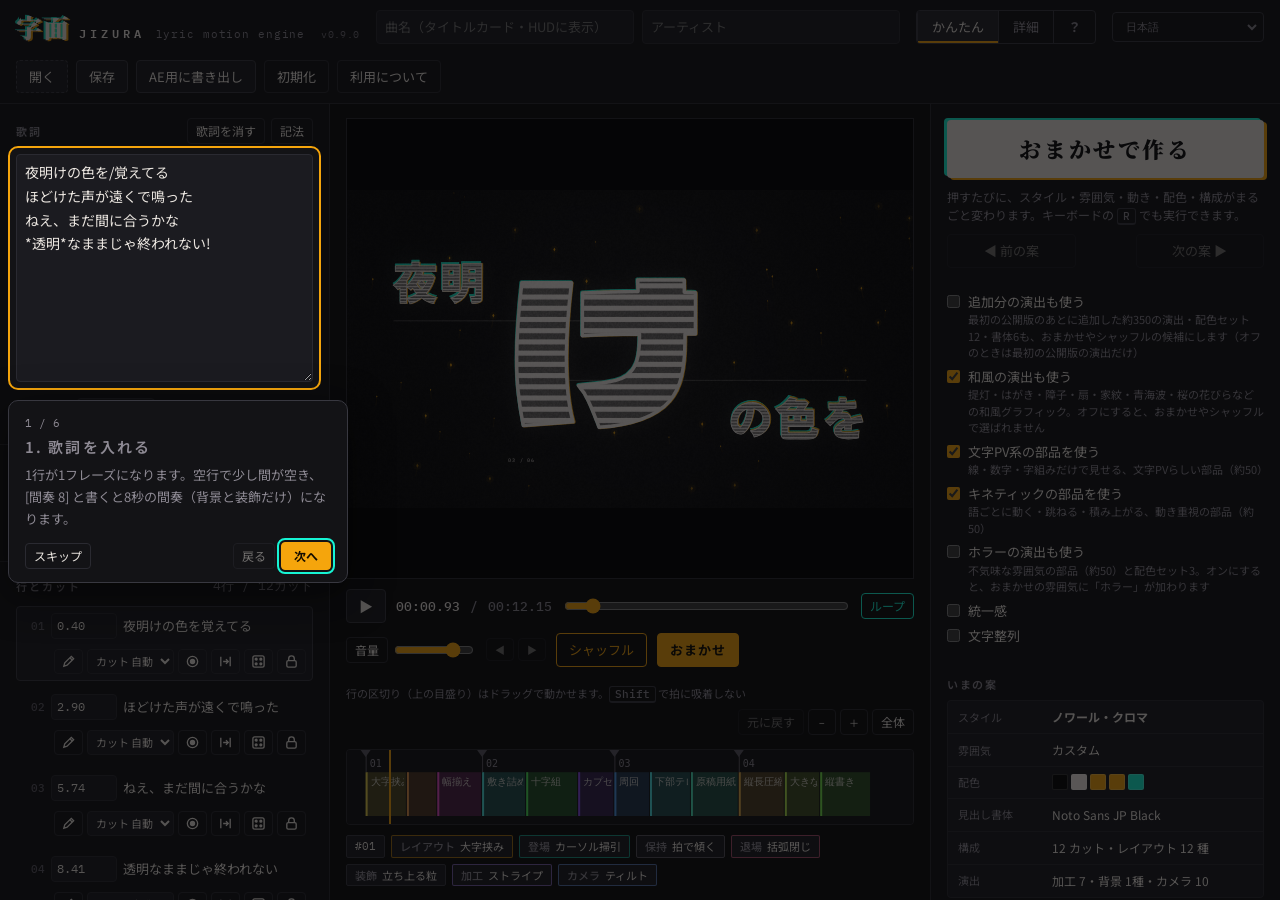
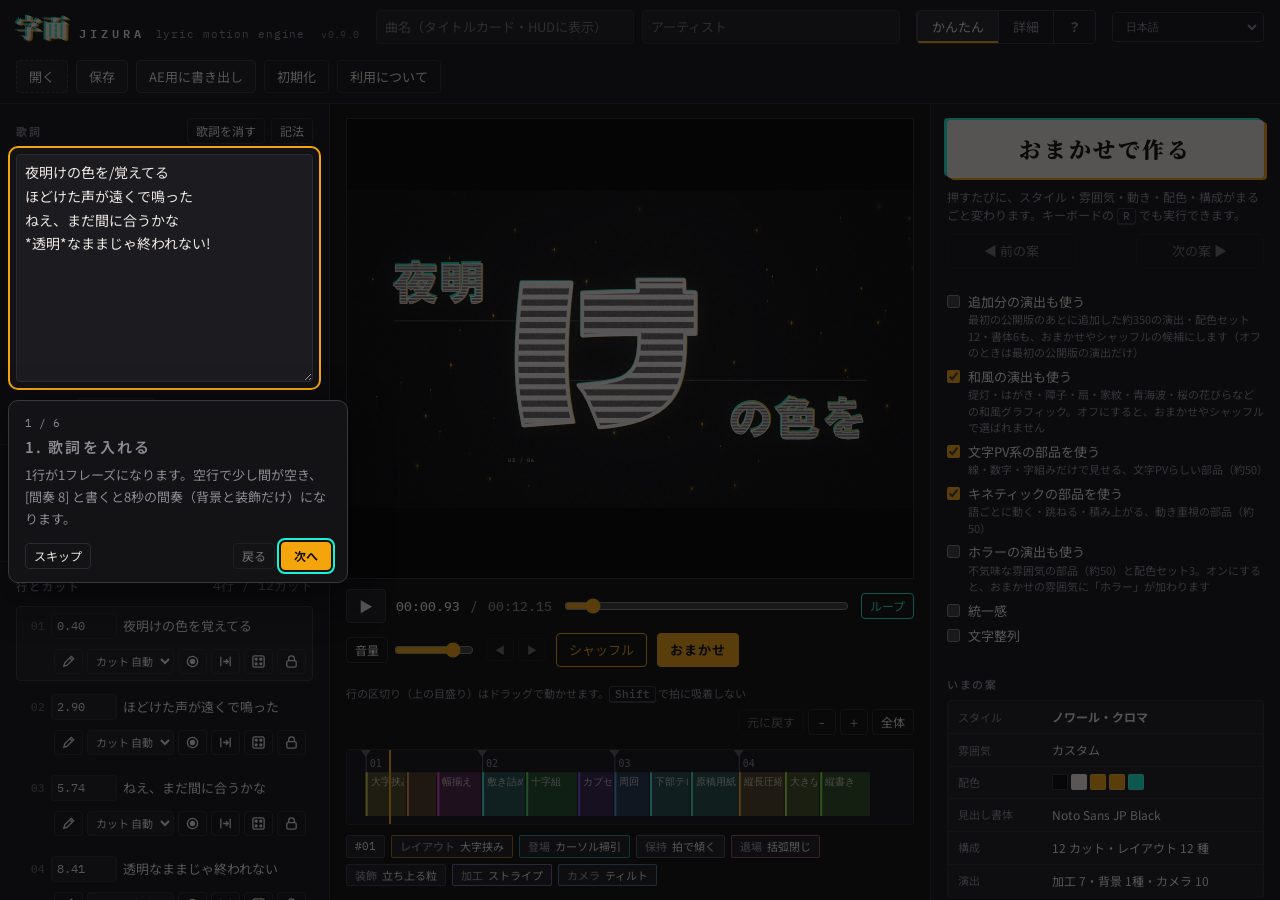
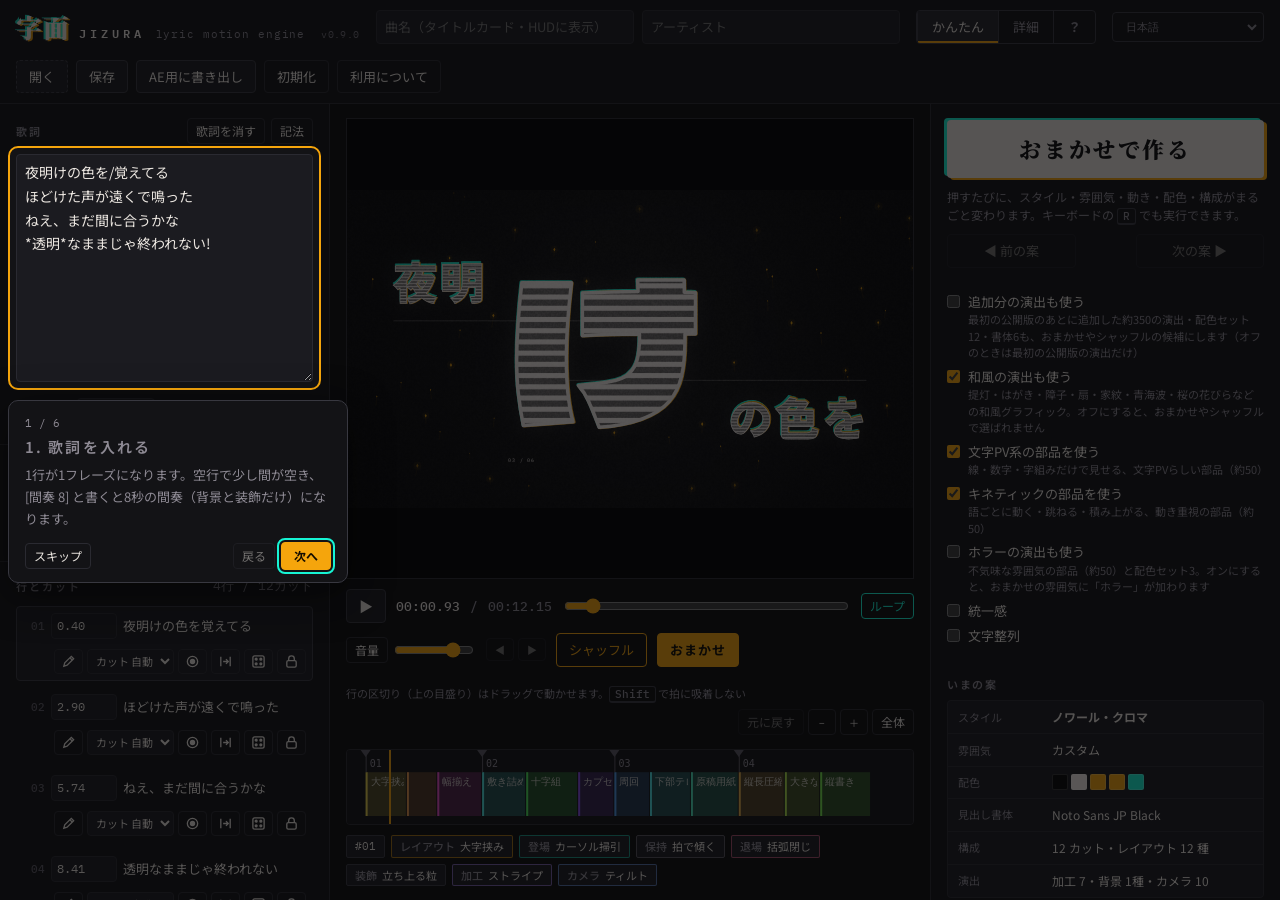
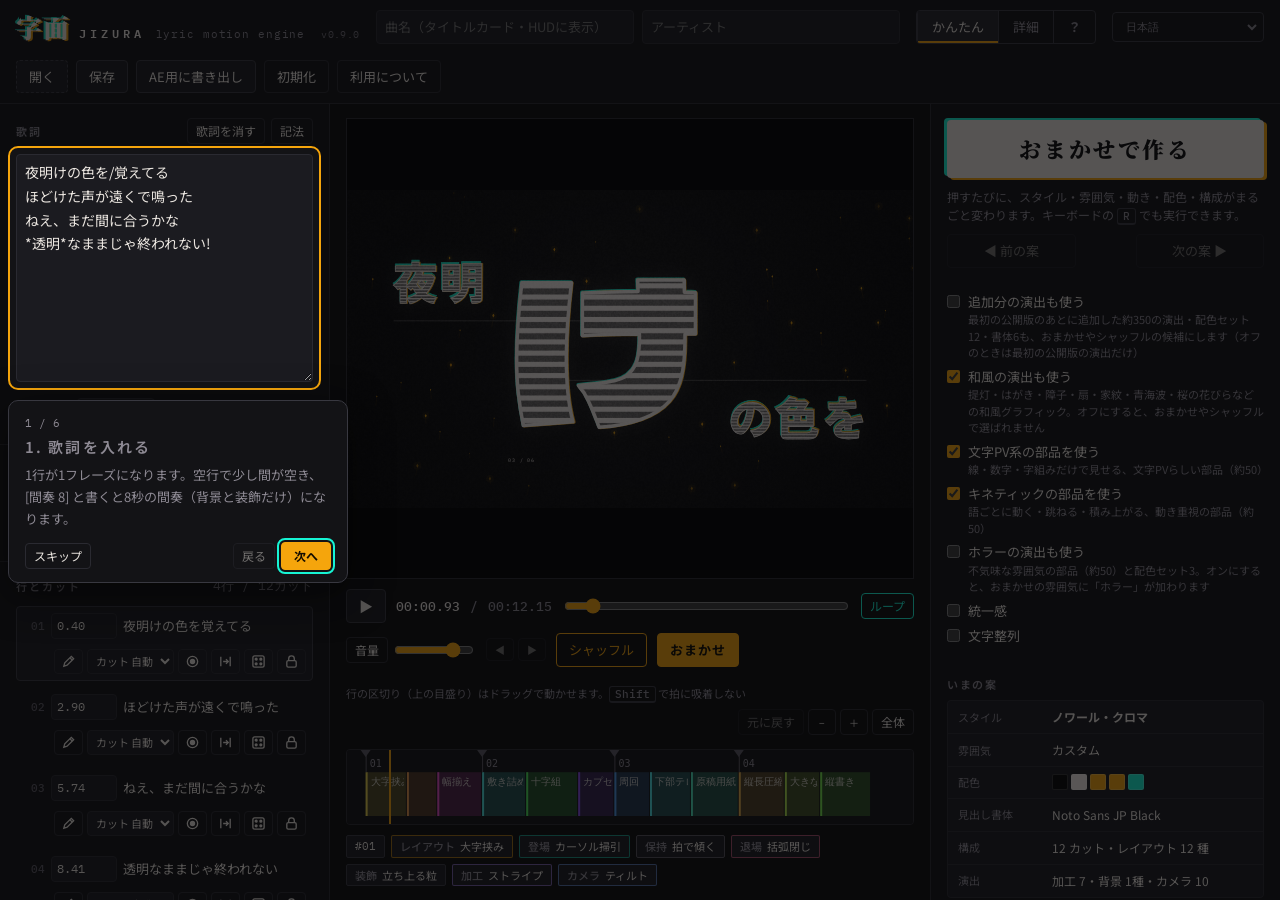
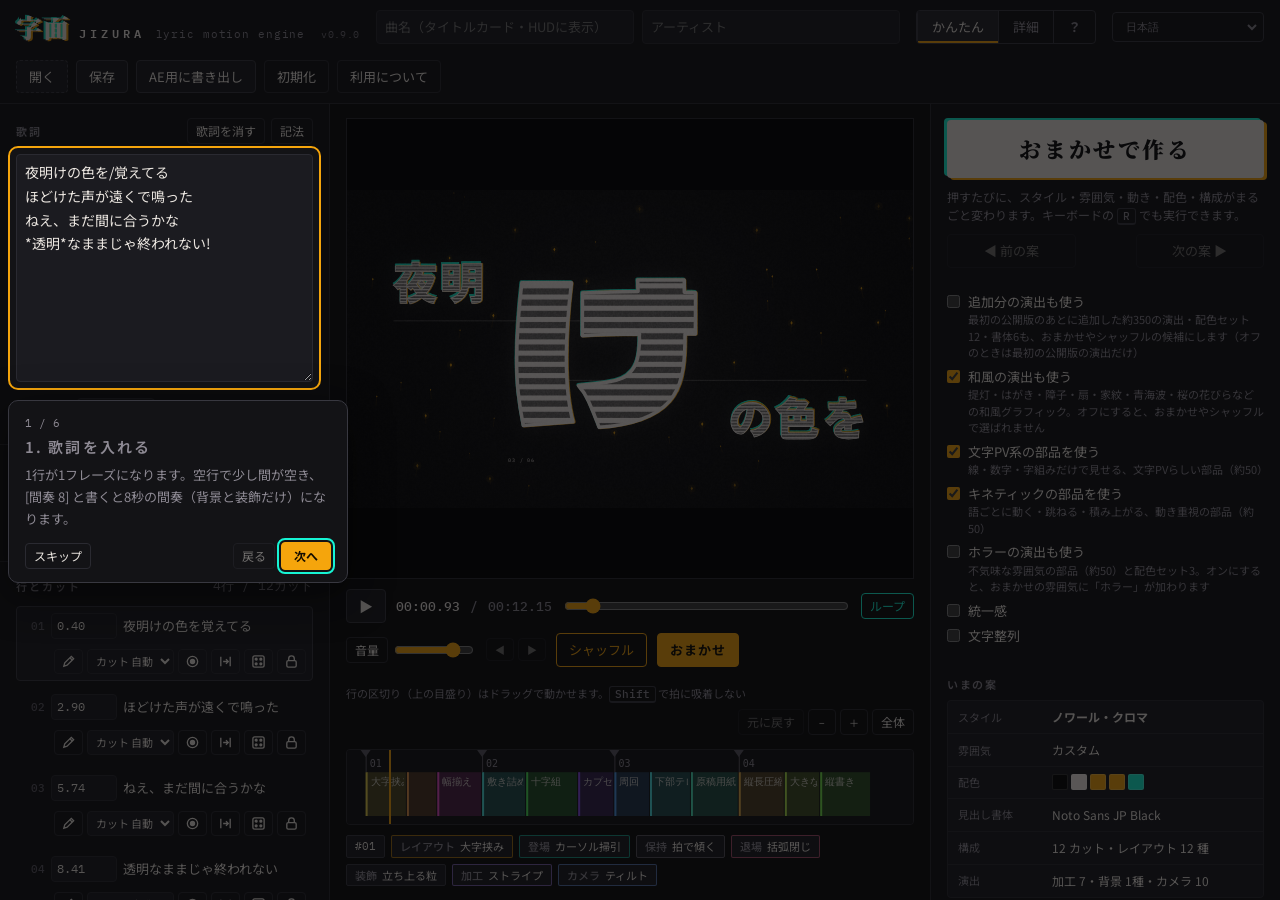
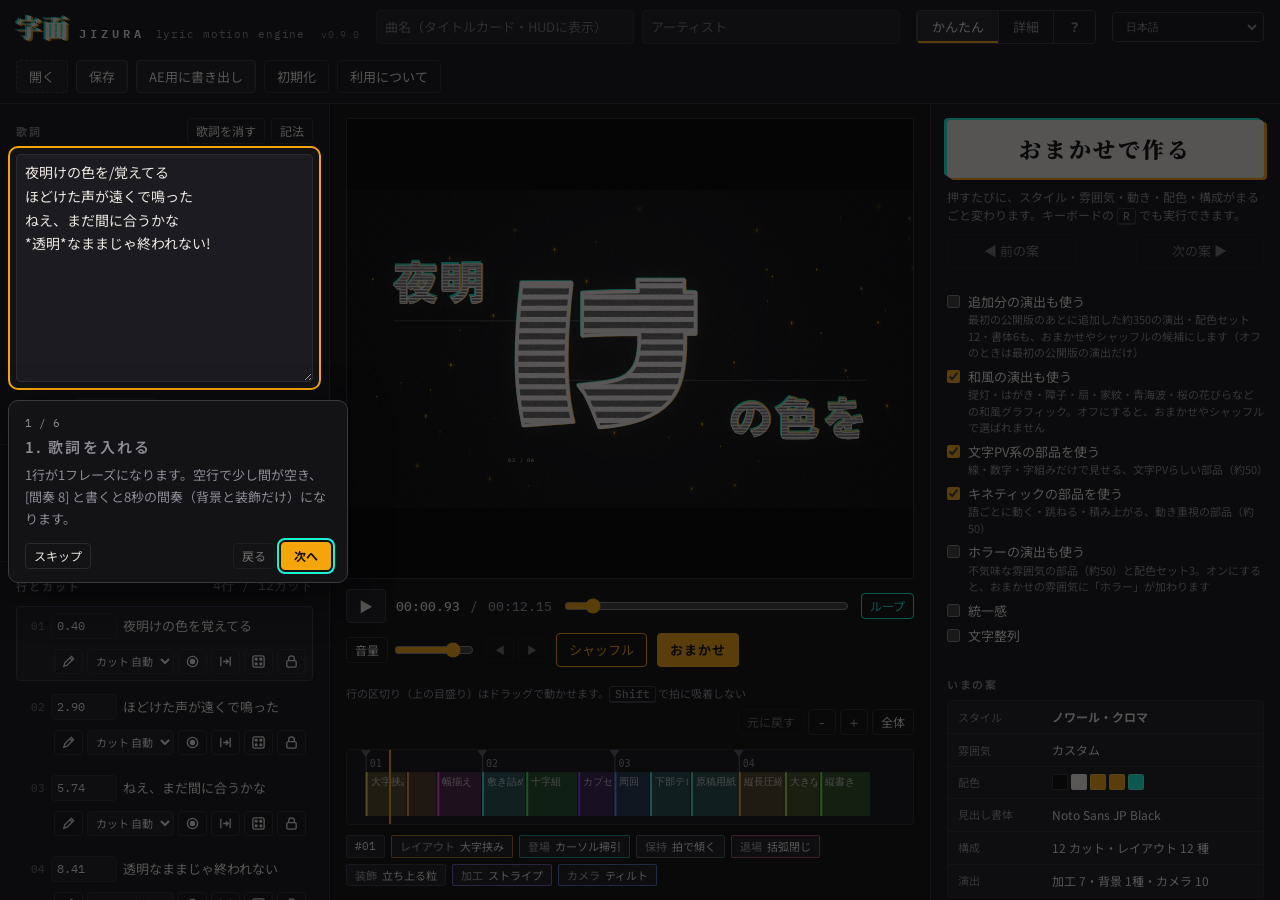
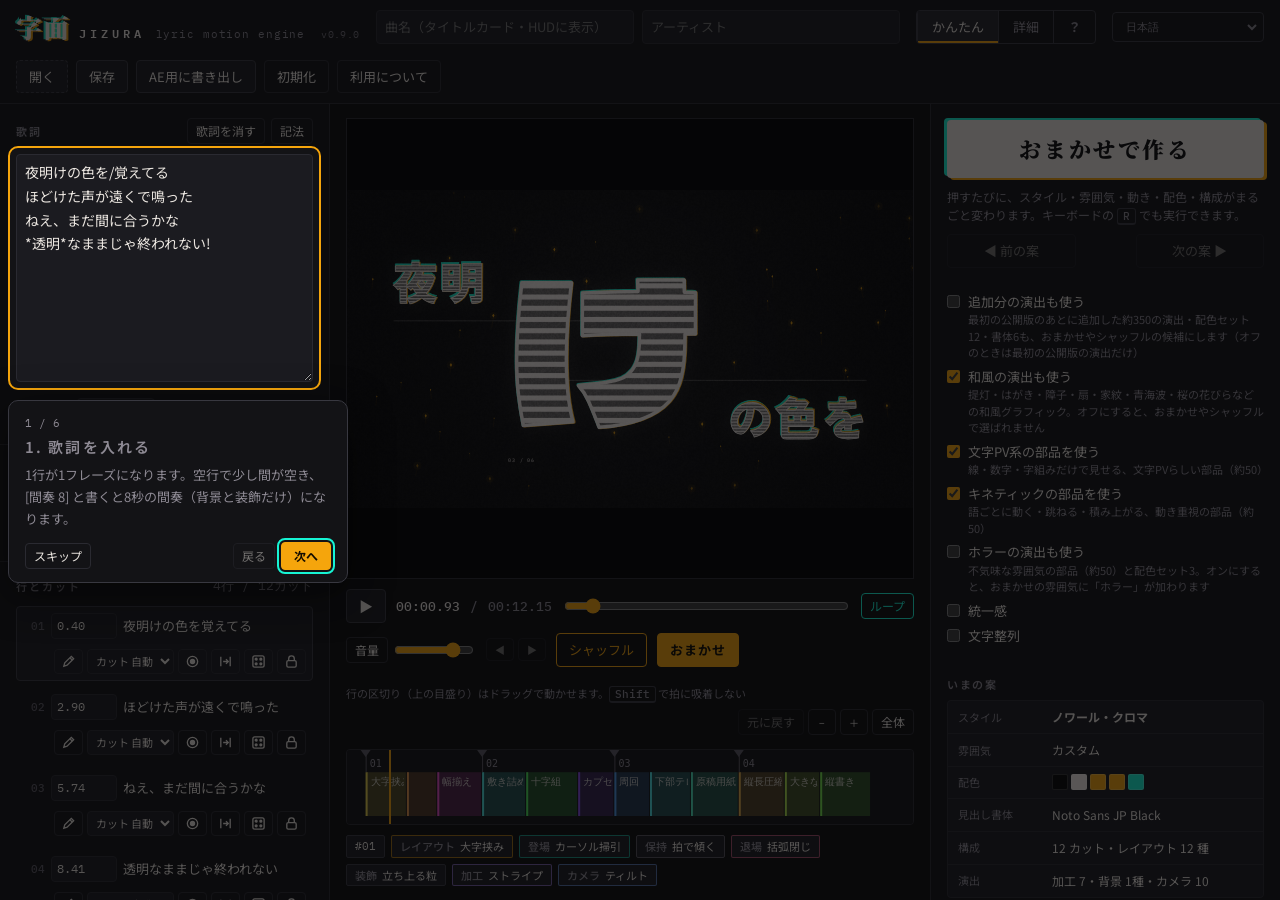
